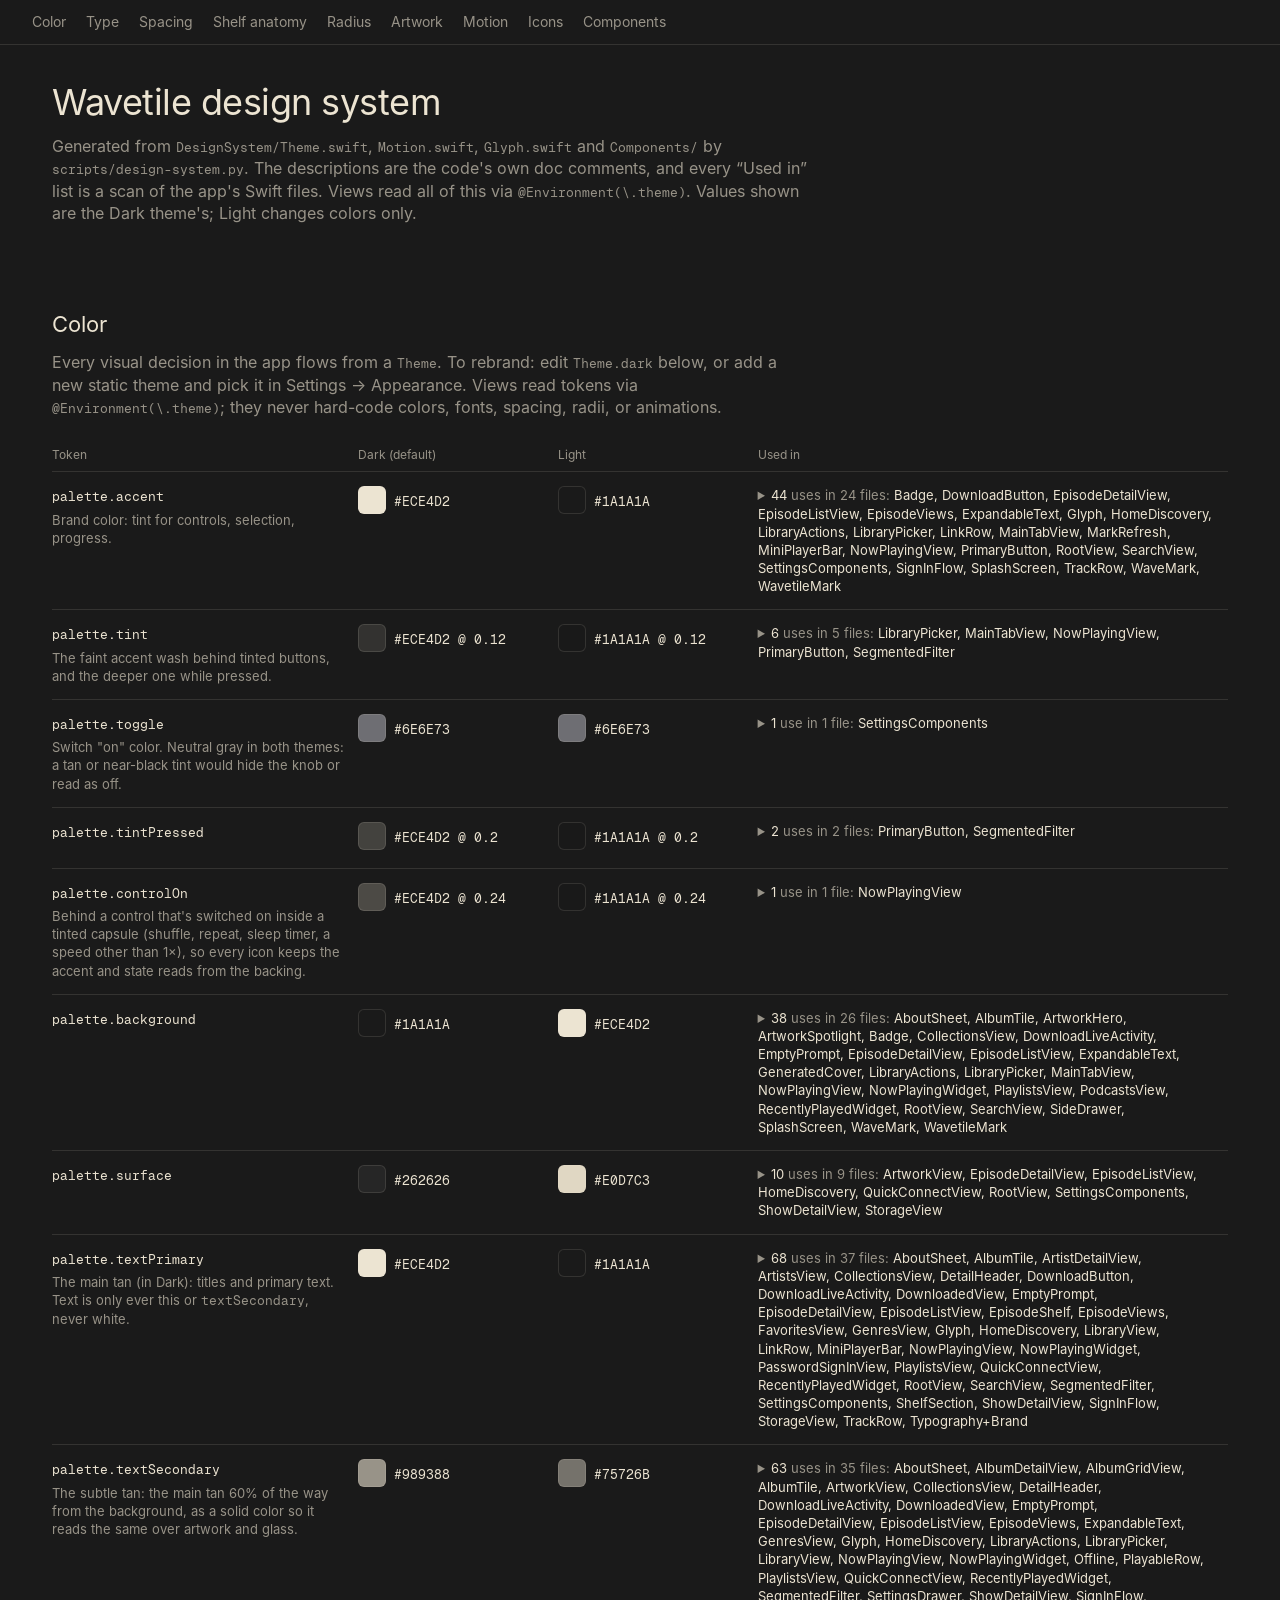
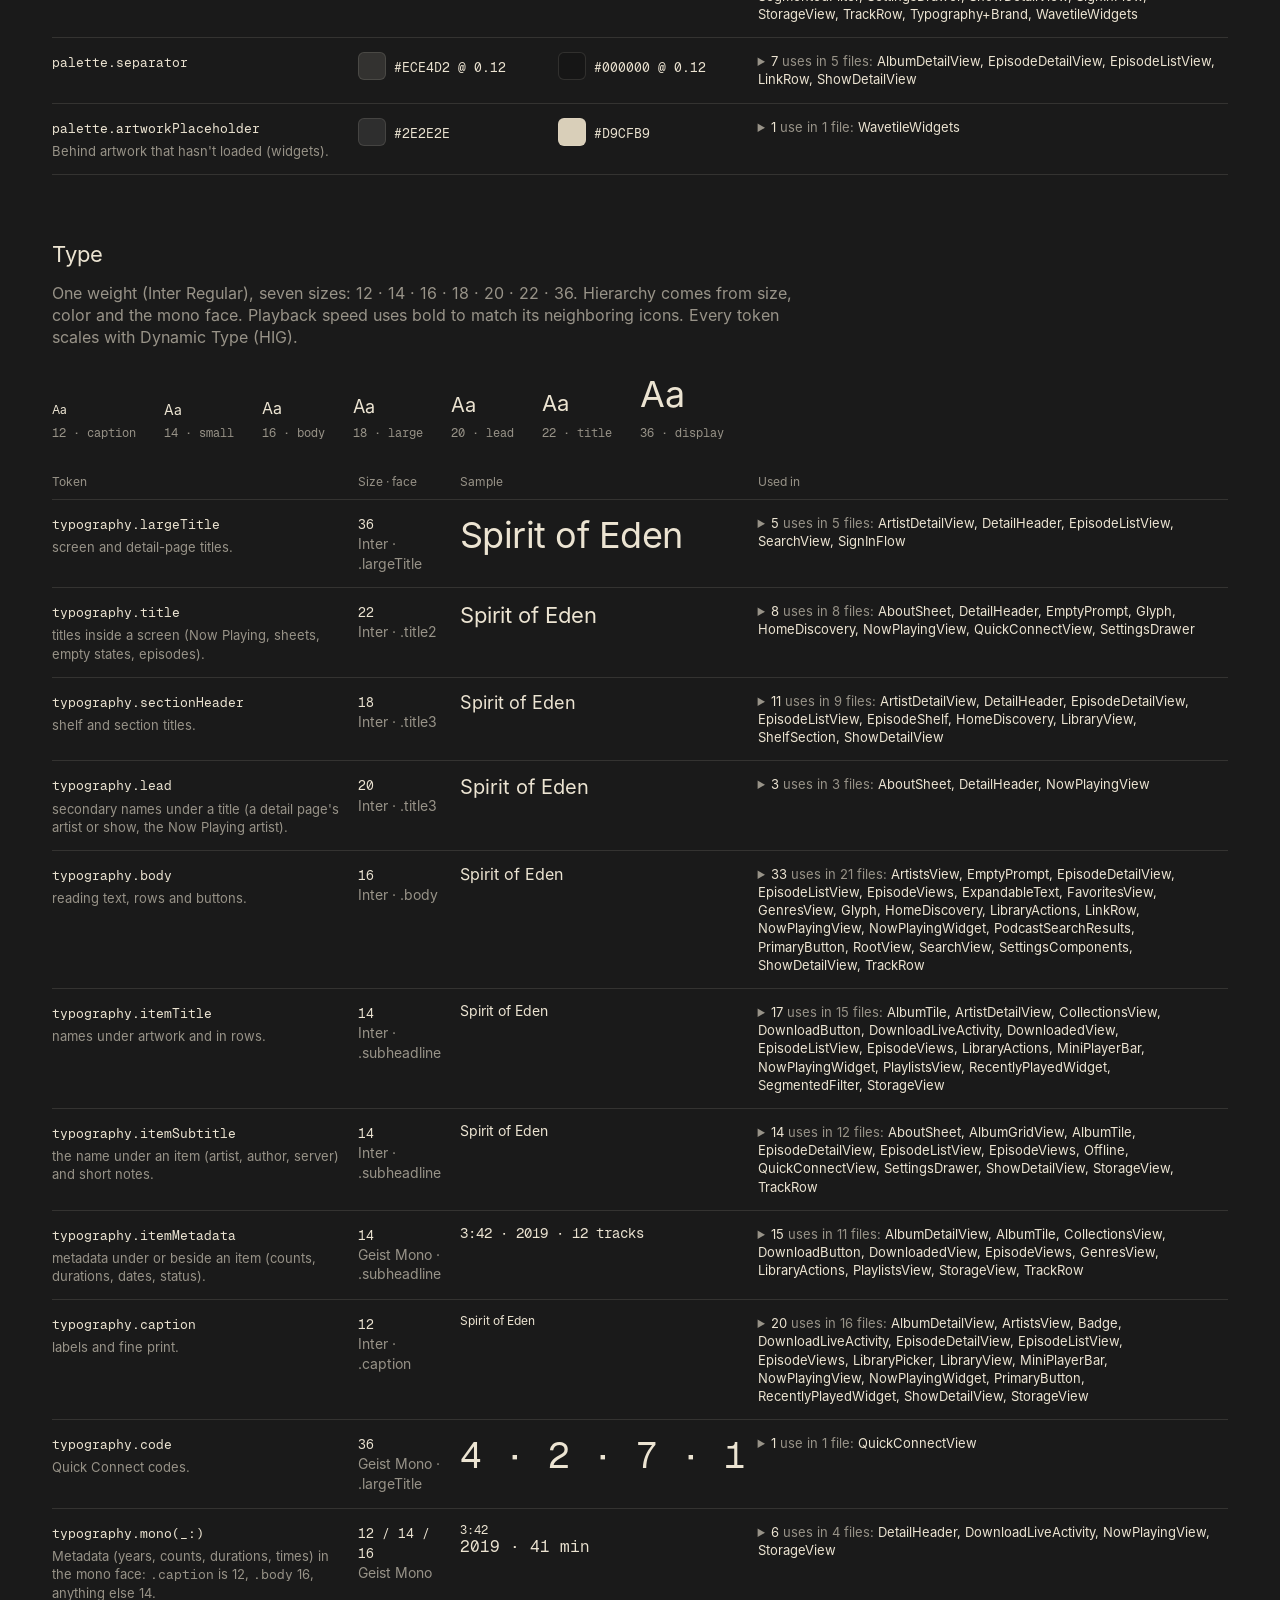
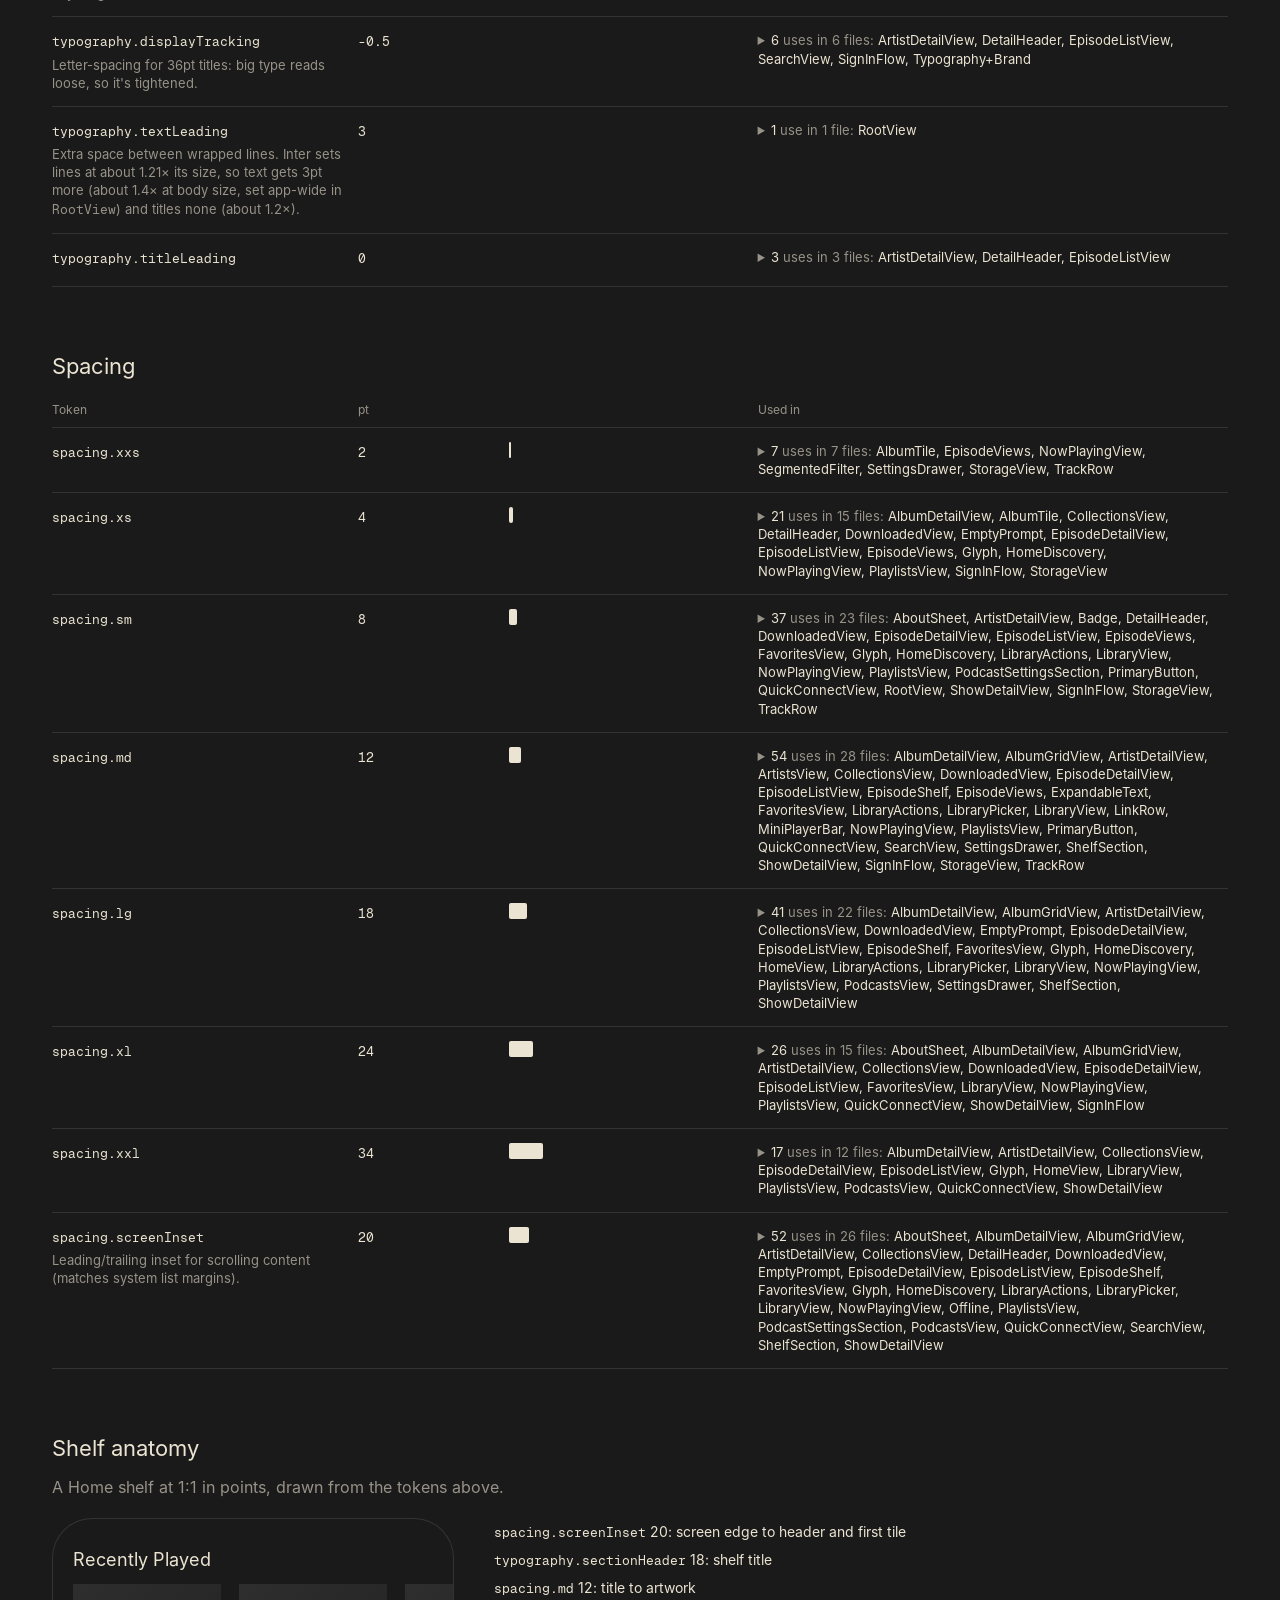
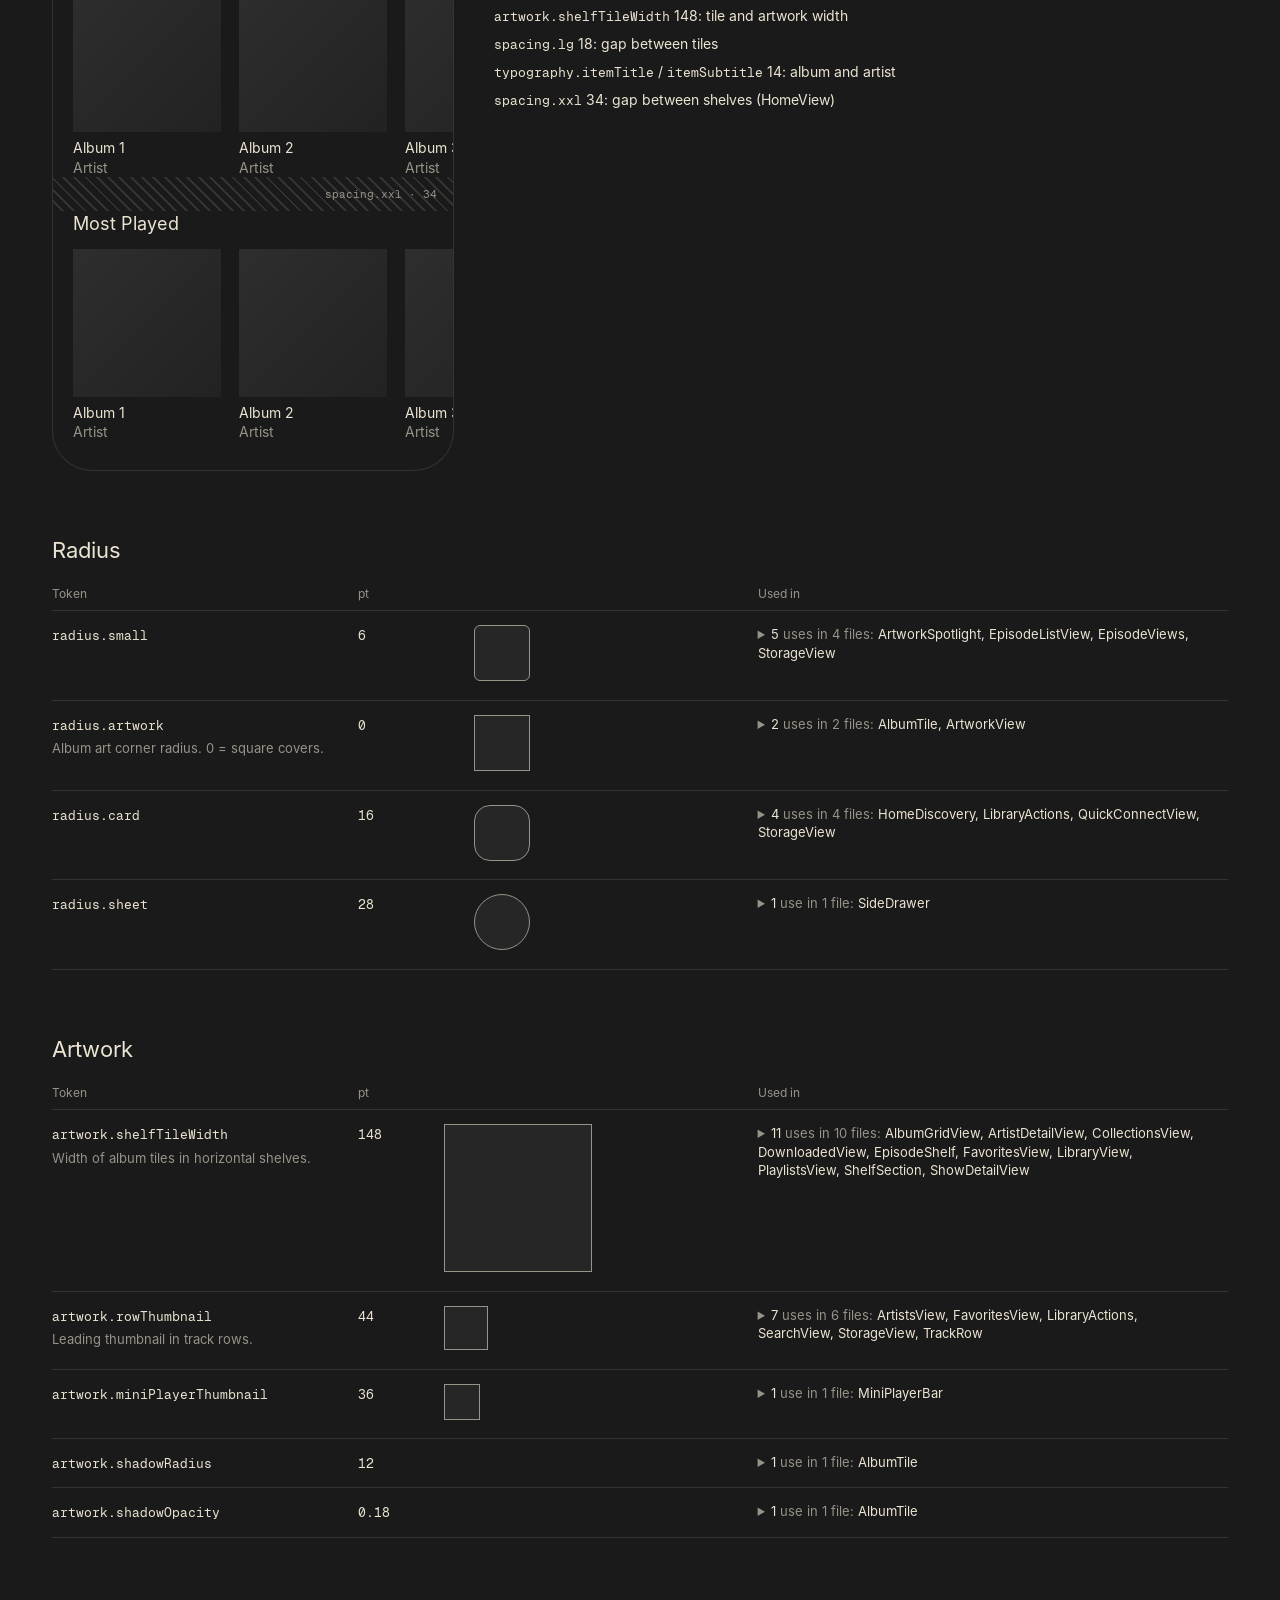
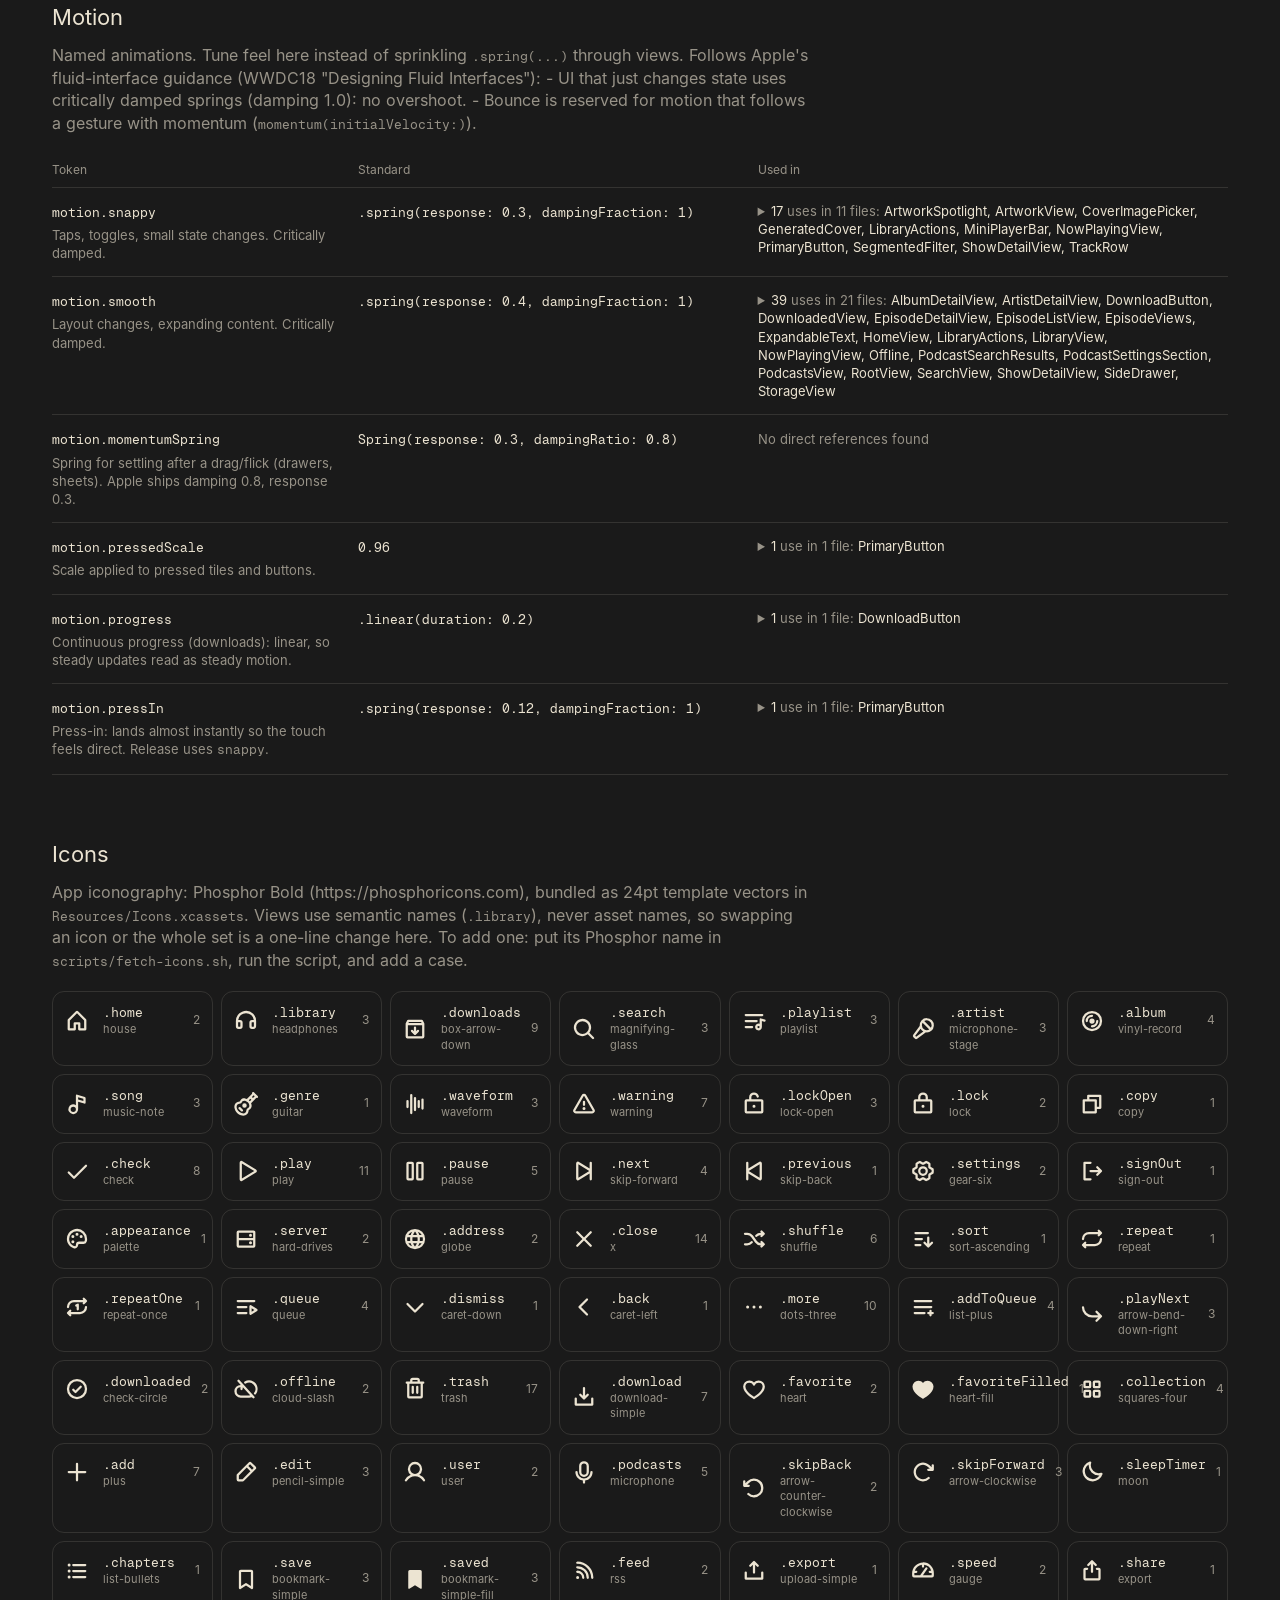
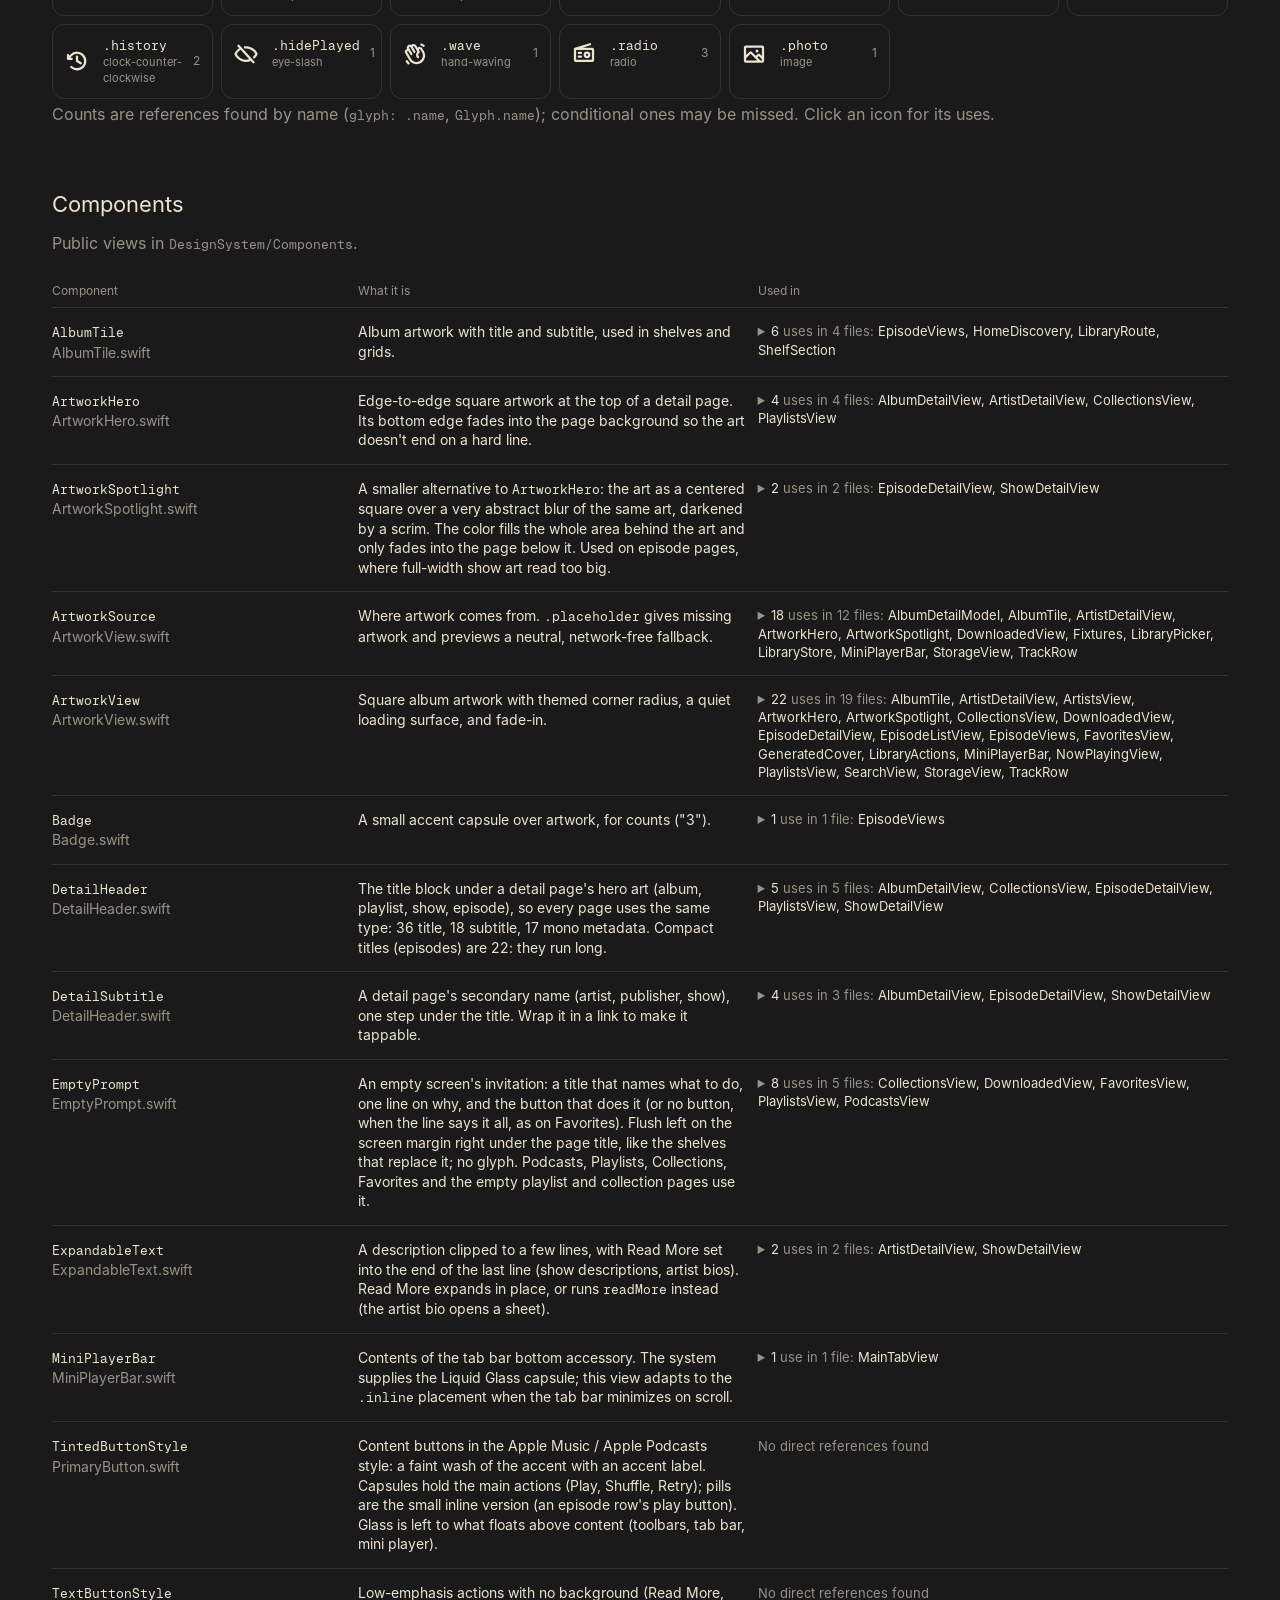
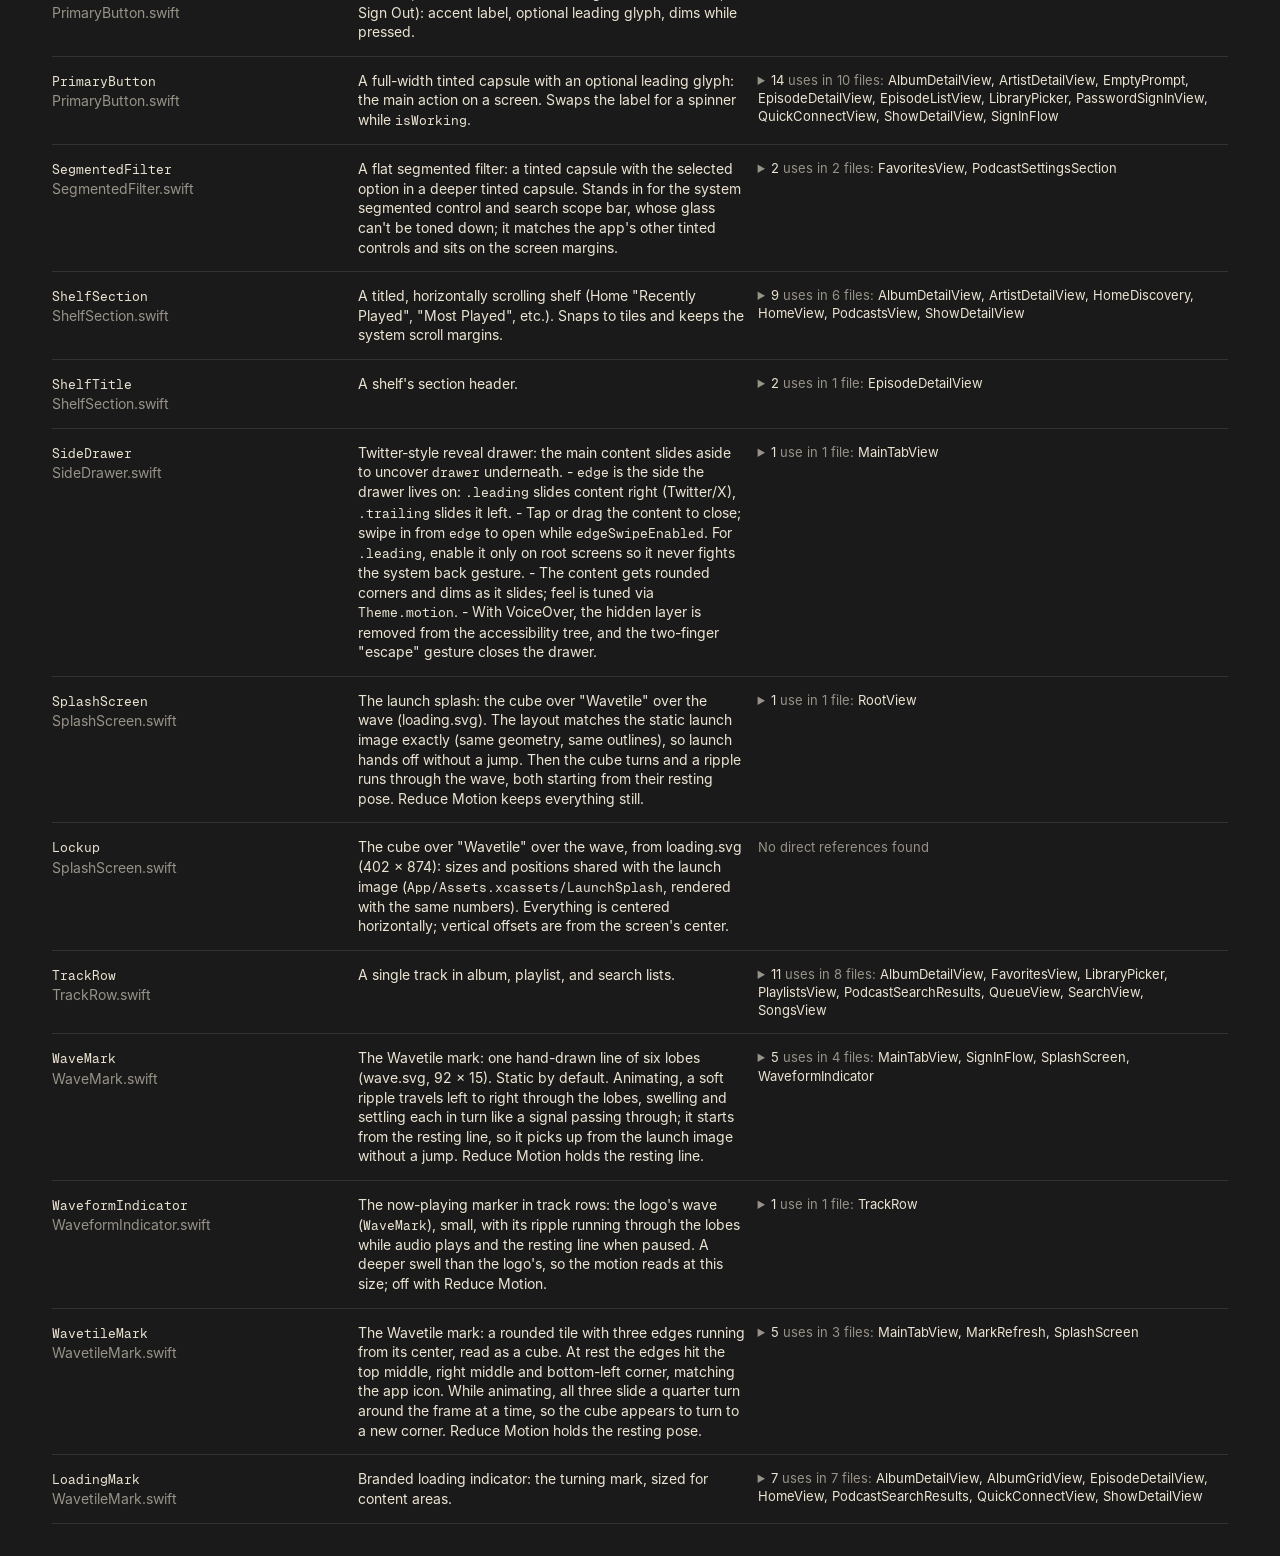
==== docs/design-system.html @ f36bb6ce "Pull to refresh: system spinner masked so a refresh started from code (tab re-tap) shows only the ma" ====
<!doctype html>
<html lang="en">
<head>
<meta charset="utf-8">
<meta name="viewport" content="width=device-width, initial-scale=1">
<title>Wavetile design system</title>
<!-- Generated by scripts/design-system.py from the Swift sources. Don't edit; re-run the script. -->
<style>
@font-face { font-family: Inter; src: url("../Packages/WavetileKit/Sources/DesignSystem/Resources/Fonts/Inter-Regular.otf"); }
@font-face { font-family: "Geist Mono"; src: url("../Packages/WavetileKit/Sources/DesignSystem/Resources/Fonts/GeistMono-Regular.otf"); }
:root { --bg: #1A1A1A; --fg: #ECE4D2; --subtle: #989388; --surface: #262626; --line: rgba(236,228,210,0.12); }
* { box-sizing: border-box; }
body { margin: 0; background: var(--bg); color: var(--fg); font: 16px/1.4 Inter, system-ui, sans-serif; }
code, .mono { font-family: "Geist Mono", ui-monospace, monospace; font-size: 13px; }
.sample.mono { font-size: inherit; }
nav { position: sticky; top: 0; z-index: 2; background: var(--bg); border-bottom: 1px solid var(--line);
  padding: 12px 32px; display: flex; gap: 20px; flex-wrap: wrap; font-size: 14px; }
nav a { color: var(--subtle); text-decoration: none; } nav a:hover { color: var(--fg); }
header, section { max-width: 1240px; margin: 0 auto; padding: 32px; }
h1 { font-weight: 400; font-size: 36px; letter-spacing: -0.5px; margin: 0 0 8px; }
h2 { font-weight: 400; font-size: 22px; margin: 0 0 12px; }
p { margin: 4px 0 0; } .lead { color: var(--subtle); max-width: 760px; margin-bottom: 20px; }
.dim, .none { color: var(--subtle); } .none { font-size: 13px; }
table { width: 100%; border-collapse: collapse; }
th { text-align: left; font-weight: 400; font-size: 12px; color: var(--subtle); padding: 8px 12px 8px 0;
  border-bottom: 1px solid var(--line); }
td { vertical-align: top; padding: 14px 12px 14px 0; border-bottom: 1px solid var(--line); font-size: 14px; }
td:first-child { width: 26%; } td p { color: var(--subtle); font-size: 13px; }
td:last-child { width: 40%; }
.swatch { display: inline-block; width: 28px; height: 28px; vertical-align: middle; margin: 0 8px 4px 0;
  border: 1px solid var(--line); border-radius: 6px; }
details summary { cursor: pointer; color: var(--subtle); font-size: 13px; }
details summary b { color: var(--fg); font-weight: 400; }
details ul { list-style: none; padding: 8px 0 0; margin: 0; max-height: 320px; overflow: auto; }
details li { padding: 3px 0; font-size: 12px; display: flex; flex-direction: column; }
details li code { font-size: 11px; color: var(--subtle); white-space: pre-wrap; word-break: break-all; }
.loc { font-family: "Geist Mono", monospace; font-size: 12px; }
.files { color: var(--fg); }
.scale { display: flex; gap: 28px; align-items: flex-end; flex-wrap: wrap; margin-bottom: 24px; }
.step { display: flex; flex-direction: column; gap: 6px; } .step code { color: var(--subtle); font-size: 12px; }
.sample { line-height: 1.2; white-space: nowrap; }
.bar { display: inline-block; height: 16px; background: var(--fg); border-radius: 2px; }
.box { display: inline-block; background: var(--surface); border: 1px solid var(--subtle); max-width: 160px; max-height: 160px; }
.phone { width: 402px; background: var(--bg); border: 1px solid var(--line); border-radius: 40px; padding: 28px 0;
  overflow: hidden; float: left; margin-right: 40px; }
.row { display: flex; overflow: hidden; } .tile { flex: none; }
.art { background: linear-gradient(135deg, #2E2E2E, #222222); margin-bottom: 6px; }
.gap { position: relative; background: repeating-linear-gradient(45deg, transparent 0 6px, var(--line) 6px 8px); }
.gap span { position: absolute; right: 16px; top: 50%; transform: translateY(-50%); font: 11px "Geist Mono", monospace; color: var(--subtle); }
.legend { list-style: none; padding: 0; font-size: 14px; line-height: 2; }
#shelf::after { content: ""; display: block; clear: both; }
.icons { display: grid; grid-template-columns: repeat(auto-fill, minmax(150px, 1fr)); gap: 8px; }
.icon { border: 1px solid var(--line); border-radius: 12px; padding: 12px; }
.icon[open] { grid-column: 1 / -1; }
.icon summary { list-style: none; display: grid; grid-template-columns: 28px 1fr auto; column-gap: 10px; align-items: center; color: var(--fg); }
.icon summary::-webkit-details-marker { display: none; }
.icon svg { width: 24px; height: 24px; grid-row: span 2; }
.icon .dim { font-size: 11px; grid-column: 2; } .icon .count { grid-row: 1 / span 2; grid-column: 3; color: var(--subtle); font-size: 12px; }
</style>
</head>
<body>
<nav><a href="#color">Color</a><a href="#type">Type</a><a href="#spacing">Spacing</a><a href="#shelf">Shelf anatomy</a><a href="#radius">Radius</a><a href="#artwork">Artwork</a><a href="#motion">Motion</a><a href="#icons">Icons</a><a href="#components">Components</a></nav>
<header>
<h1>Wavetile design system</h1>
<p class="lead">Generated from <code>DesignSystem/Theme.swift</code>, <code>Motion.swift</code>, <code>Glyph.swift</code> and
<code>Components/</code> by <code>scripts/design-system.py</code>. The descriptions are the code's own doc comments, and every
“Used in” list is a scan of the app's Swift files. Views read all of this via <code>@Environment(\.theme)</code>.
Values shown are the Dark theme's; Light changes colors only.</p>
</header>
<section id="color"><h2>Color</h2><p class=lead>Every visual decision in the app flows from a <code>Theme</code>.  To rebrand: edit <code>Theme.dark</code> below, or add a new static theme and pick it in Settings → Appearance. Views read tokens via <code>@Environment(\.theme)</code>; they never hard-code colors, fonts, spacing, radii, or animations.</p><table><tr><th>Token</th><th>Dark (default)</th><th>Light</th><th>Used in</th></tr><tr><td><code>palette.accent</code><p>Brand color: tint for controls, selection, progress.</p></td><td><span class="swatch" style="background:#ECE4D2"></span><code>#ECE4D2</code></td><td><span class="swatch" style="background:#1A1A1A"></span><code>#1A1A1A</code></td><td><details><summary><b>44</b> uses in 24 files: <span class="files">Badge, DownloadButton, EpisodeDetailView, EpisodeListView, EpisodeViews, ExpandableText, Glyph, HomeDiscovery, LibraryActions, LibraryPicker, LinkRow, MainTabView, MarkRefresh, MiniPlayerBar, NowPlayingView, PrimaryButton, RootView, SearchView, SettingsComponents, SignInFlow, SplashScreen, TrackRow, WaveMark, WavetileMark</span></summary><ul><li><span class="loc">DesignSystem/Components/Badge.swift:19</span><code>.background(theme.palette.accent, in: .capsule)</code></li><li><span class="loc">DesignSystem/Components/ExpandableText.swift:49</span><code>.foregroundStyle(theme.palette.accent)</code></li><li><span class="loc">DesignSystem/Components/MarkRefresh.swift:111</span><code>WavetileMark.draw(in: &amp;canvas, size: size, turn: turn, color: theme.palette.accent)</code></li><li><span class="loc">DesignSystem/Components/MiniPlayerBar.swift:78</span><code>.tint(theme.palette.accent)</code></li><li><span class="loc">DesignSystem/Components/MiniPlayerBar.swift:79</span><code>.foregroundStyle(theme.palette.accent)</code></li><li><span class="loc">DesignSystem/Components/PrimaryButton.swift:32</span><code>.foregroundStyle(theme.palette.accent)</code></li><li><span class="loc">DesignSystem/Components/PrimaryButton.swift:83</span><code>.foregroundStyle(theme.palette.accent)</code></li><li><span class="loc">DesignSystem/Components/PrimaryButton.swift:127</span><code>ProgressView().tint(theme.palette.accent)</code></li><li><span class="loc">DesignSystem/Components/SplashScreen.swift:18</span><code>Lockup.drawWord(in: &amp;canvas, center: CGPoint(x: size.width / 2, y: size.height / 2), color: theme.palette.accent)</code></li><li><span class="loc">DesignSystem/Components/TrackRow.swift:82</span><code>.foregroundStyle(theme.palette.accent)</code></li><li><span class="loc">DesignSystem/Components/WaveMark.swift:43</span><code>.stroke(color ?? theme.palette.accent, style: StrokeStyle(lineWidth: lineWidth ?? Self.lineWidth(forWidth: width), lineCap: .round))</code></li><li><span class="loc">DesignSystem/Components/WavetileMark.swift:29</span><code>Self.draw(in: &amp;canvas, size: canvasSize, turn: turn, color: color ?? theme.palette.accent)</code></li><li><span class="loc">DesignSystem/Glyph.swift:121</span><code>configuration.icon.foregroundStyle(theme.palette.accent)</code></li><li><span class="loc">Features/Auth/SignInFlow.swift:26</span><code>.foregroundStyle(theme.palette.accent)</code></li><li><span class="loc">Features/Downloads/DownloadButton.swift:117</span><code>.stroke(theme.palette.accent, style: StrokeStyle(lineWidth: 2.5, lineCap: .round))</code></li><li><span class="loc">Features/Home/HomeDiscovery.swift:57</span><code>.foregroundStyle(theme.palette.accent)</code></li><li><span class="loc">Features/Library/LibraryActions.swift:190</span><code>.foregroundStyle(theme.palette.accent)</code></li><li><span class="loc">Features/Library/LibraryPicker.swift:97</span><code>Glyph.check.image.foregroundStyle(theme.palette.accent)</code></li><li><span class="loc">Features/Main/MainTabView.swift:85</span><code>tabLabel(&quot;Home&quot;, icon: Image(uiImage: WavetileMark.uiImage(color: theme.palette.accent)))</code></li><li><span class="loc">Features/Main/MainTabView.swift:240</span><code>tabLabel(title, icon: glyph.image(color: theme.palette.accent))</code></li><li><span class="loc">Features/Main/MainTabView.swift:290</span><code>.foregroundStyle(theme.palette.accent)</code></li><li><span class="loc">Features/Main/MainTabView.swift:390</span><code>.foregroundStyle(theme.palette.accent)</code></li><li><span class="loc">Features/Navigation/LinkRow.swift:16</span><code>.foregroundStyle(theme.palette.accent)</code></li><li><span class="loc">Features/Player/NowPlayingView.swift:183</span><code>.foregroundStyle(theme.palette.accent)</code></li><li><span class="loc">Features/Player/NowPlayingView.swift:200</span><code>.foregroundStyle(theme.palette.accent)</code></li><li><span class="loc">Features/Player/NowPlayingView.swift:210</span><code>.foregroundStyle(theme.palette.accent)</code></li><li><span class="loc">Features/Player/NowPlayingView.swift:229</span><code>.foregroundStyle(theme.palette.accent)</code></li><li><span class="loc">Features/Player/NowPlayingView.swift:251</span><code>.foregroundStyle(theme.palette.accent)</code></li><li><span class="loc">Features/Player/NowPlayingView.swift:276</span><code>.foregroundStyle(theme.palette.accent)</code></li><li><span class="loc">Features/Player/NowPlayingView.swift:301</span><code>Capsule().fill(dragProgress == nil ? theme.palette.textPrimary : theme.palette.accent)</code></li><li><span class="loc">Features/Player/NowPlayingView.swift:366</span><code>RoutePicker(tint: UIColor(theme.palette.accent))</code></li><li><span class="loc">Features/Player/NowPlayingView.swift:444</span><code>.foregroundStyle(theme.palette.accent)</code></li><li><span class="loc">Features/Player/NowPlayingView.swift:511</span><code>.foregroundStyle(theme.palette.accent)</code></li><li><span class="loc">Features/Player/NowPlayingView.swift:588</span><code>.foregroundStyle(isCurrent ? theme.palette.accent : theme.palette.textPrimary)</code></li><li><span class="loc">Features/Podcasts/EpisodeDetailView.swift:145</span><code>.tint(theme.palette.accent)</code></li><li><span class="loc">Features/Podcasts/EpisodeDetailView.swift:160</span><code>.tint(theme.palette.accent)</code></li><li><span class="loc">Features/Podcasts/EpisodeListView.swift:217</span><code>.foregroundStyle(theme.palette.accent)</code></li><li><span class="loc">Features/Podcasts/EpisodeListView.swift:243</span><code>.foregroundStyle(theme.palette.accent)</code></li><li><span class="loc">Features/Podcasts/EpisodeViews.swift:45</span><code>.foregroundStyle(theme.palette.accent)</code></li><li><span class="loc">Features/Podcasts/EpisodeViews.swift:93</span><code>.tint(theme.palette.accent)</code></li><li><span class="loc">Features/Podcasts/EpisodeViews.swift:254</span><code>.foregroundStyle(theme.palette.accent)</code></li><li><span class="loc">Features/RootView.swift:63</span><code>.tint(app.theme.palette.accent)</code></li><li><span class="loc">Features/Search/SearchView.swift:186</span><code>.foregroundStyle(theme.palette.accent)</code></li><li><span class="loc">Features/Settings/SettingsComponents.swift:100</span><code>.foregroundStyle(theme.palette.accent)</code></li></ul></details></td></tr><tr><td><code>palette.tint</code><p>The faint accent wash behind tinted buttons, and the deeper one while pressed.</p></td><td><span class="swatch" style="background:rgba(236,228,210,0.12)"></span><code>#ECE4D2 @ 0.12</code></td><td><span class="swatch" style="background:rgba(26,26,26,0.12)"></span><code>#1A1A1A @ 0.12</code></td><td><details><summary><b>6</b> uses in 5 files: <span class="files">LibraryPicker, MainTabView, NowPlayingView, PrimaryButton, SegmentedFilter</span></summary><ul><li><span class="loc">DesignSystem/Components/PrimaryButton.swift:33</span><code>.background(pressed ? theme.palette.tintPressed : theme.palette.tint, in: .capsule)</code></li><li><span class="loc">DesignSystem/Components/SegmentedFilter.swift:42</span><code>.background(theme.palette.tint, in: .capsule)</code></li><li><span class="loc">Features/Library/LibraryPicker.swift:103</span><code>.listRowBackground(picked.contains(item.id) ? theme.palette.tint : Color.clear)</code></li><li><span class="loc">Features/Main/MainTabView.swift:365</span><code>.overlay(shape.fill(theme.palette.tint))</code></li><li><span class="loc">Features/Player/NowPlayingView.swift:87</span><code>.background(theme.palette.tint, in: .capsule)</code></li><li><span class="loc">Features/Player/NowPlayingView.swift:185</span><code>.background(theme.palette.tint, in: .circle)</code></li></ul></details></td></tr><tr><td><code>palette.toggle</code><p>Switch &quot;on&quot; color. Neutral gray in both themes: a tan or near-black tint would hide the knob or read as off.</p></td><td><span class="swatch" style="background:#6E6E73"></span><code>#6E6E73</code></td><td><span class="swatch" style="background:#6E6E73"></span><code>#6E6E73</code></td><td><details><summary><b>1</b> use in 1 file: <span class="files">SettingsComponents</span></summary><ul><li><span class="loc">Features/Settings/SettingsComponents.swift:36</span><code>.tint(theme.palette.toggle)</code></li></ul></details></td></tr><tr><td><code>palette.tintPressed</code><p></p></td><td><span class="swatch" style="background:rgba(236,228,210,0.2)"></span><code>#ECE4D2 @ 0.2</code></td><td><span class="swatch" style="background:rgba(26,26,26,0.2)"></span><code>#1A1A1A @ 0.2</code></td><td><details><summary><b>2</b> uses in 2 files: <span class="files">PrimaryButton, SegmentedFilter</span></summary><ul><li><span class="loc">DesignSystem/Components/PrimaryButton.swift:33</span><code>.background(pressed ? theme.palette.tintPressed : theme.palette.tint, in: .capsule)</code></li><li><span class="loc">DesignSystem/Components/SegmentedFilter.swift:31</span><code>.fill(theme.palette.tintPressed)</code></li></ul></details></td></tr><tr><td><code>palette.controlOn</code><p>Behind a control that&#x27;s switched on inside a tinted capsule (shuffle, repeat, sleep timer, a speed other than 1×), so every icon keeps the accent and state reads from the backing.</p></td><td><span class="swatch" style="background:rgba(236,228,210,0.24)"></span><code>#ECE4D2 @ 0.24</code></td><td><span class="swatch" style="background:rgba(26,26,26,0.24)"></span><code>#1A1A1A @ 0.24</code></td><td><details><summary><b>1</b> use in 1 file: <span class="files">NowPlayingView</span></summary><ul><li><span class="loc">Features/Player/NowPlayingView.swift:475</span><code>.fill(theme.palette.controlOn)</code></li></ul></details></td></tr><tr><td><code>palette.background</code><p></p></td><td><span class="swatch" style="background:#1A1A1A"></span><code>#1A1A1A</code></td><td><span class="swatch" style="background:#ECE4D2"></span><code>#ECE4D2</code></td><td><details><summary><b>38</b> uses in 26 files: <span class="files">AboutSheet, AlbumTile, ArtworkHero, ArtworkSpotlight, Badge, CollectionsView, DownloadLiveActivity, EmptyPrompt, EpisodeDetailView, EpisodeListView, ExpandableText, GeneratedCover, LibraryActions, LibraryPicker, MainTabView, NowPlayingView, NowPlayingWidget, PlaylistsView, PodcastsView, RecentlyPlayedWidget, RootView, SearchView, SideDrawer, SplashScreen, WaveMark, WavetileMark</span></summary><ul><li><span class="loc">DesignSystem/Components/AlbumTile.swift:29</span><code>.fill(theme.palette.background)</code></li><li><span class="loc">DesignSystem/Components/ArtworkHero.swift:18</span><code>LinearGradient(stops: Self.fade.map { .init(color: theme.palette.background.opacity($0.opacity), location: $0.location) },</code></li><li><span class="loc">DesignSystem/Components/ArtworkSpotlight.swift:57</span><code>.init(color: theme.palette.background.opacity(t * t * (3 - 2 * t)), location: t)</code></li><li><span class="loc">DesignSystem/Components/Badge.swift:16</span><code>.foregroundStyle(theme.palette.background)</code></li><li><span class="loc">DesignSystem/Components/EmptyPrompt.swift:44</span><code>.background(Theme.dark.palette.background)</code></li><li><span class="loc">DesignSystem/Components/ExpandableText.swift:55</span><code>.init(color: theme.palette.background.opacity(0), location: 0),</code></li><li><span class="loc">DesignSystem/Components/ExpandableText.swift:56</span><code>.init(color: theme.palette.background, location: 0.42),</code></li><li><span class="loc">DesignSystem/Components/GeneratedCover.swift:22</span><code>Color(cgColor: Spec(seed: seed).palette.background)</code></li><li><span class="loc">DesignSystem/Components/GeneratedCover.swift:411</span><code>cg.setFillColor(spec.palette.background)</code></li><li><span class="loc">DesignSystem/Components/GeneratedCover.swift:415</span><code>let backgroundInk = CoverArt.contrastInk(on: spec.palette.background)</code></li><li><span class="loc">DesignSystem/Components/SideDrawer.swift:89</span><code>.background(theme.palette.background.ignoresSafeArea())</code></li><li><span class="loc">DesignSystem/Components/SplashScreen.swift:16</span><code>theme.palette.background</code></li><li><span class="loc">DesignSystem/Components/WaveMark.swift:153</span><code>.background(Theme.dark.palette.background)</code></li><li><span class="loc">DesignSystem/Components/WavetileMark.swift:137</span><code>.background(Theme.dark.palette.background)</code></li><li><span class="loc">Features/Library/AboutSheet.swift:56</span><code>.presentationBackground(theme.palette.background)</code></li><li><span class="loc">Features/Library/CollectionsView.swift:234</span><code>.presentationBackground(theme.palette.background)</code></li><li><span class="loc">Features/Library/LibraryActions.swift:113</span><code>.presentationBackground(theme.palette.background)</code></li><li><span class="loc">Features/Library/LibraryActions.swift:118</span><code>.presentationBackground(theme.palette.background)</code></li><li><span class="loc">Features/Library/LibraryPicker.swift:64</span><code>.background(theme.palette.background, in: .capsule)</code></li><li><span class="loc">Features/Library/LibraryPicker.swift:71</span><code>stops: [.init(color: theme.palette.background.opacity(0), location: 0),</code></li><li><span class="loc">Features/Library/LibraryPicker.swift:72</span><code>.init(color: theme.palette.background, location: 0.4)],</code></li><li><span class="loc">Features/Library/PlaylistsView.swift:223</span><code>.presentationBackground(theme.palette.background)</code></li><li><span class="loc">Features/Library/PlaylistsView.swift:227</span><code>.presentationBackground(theme.palette.background)</code></li><li><span class="loc">Features/Main/MainTabView.swift:150</span><code>.presentationBackground(theme.palette.background)</code></li><li><span class="loc">Features/Main/MainTabView.swift:364</span><code>shape.fill(theme.palette.background)</code></li><li><span class="loc">Features/Player/NowPlayingView.swift:46</span><code>.background(theme.palette.background.ignoresSafeArea())</code></li><li><span class="loc">Features/Player/NowPlayingView.swift:50</span><code>.presentationBackground(theme.palette.background)</code></li><li><span class="loc">Features/Player/NowPlayingView.swift:55</span><code>.presentationBackground(theme.palette.background)</code></li><li><span class="loc">Features/Podcasts/EpisodeDetailView.swift:331</span><code>.presentationBackground(theme.palette.background)</code></li><li><span class="loc">Features/Podcasts/EpisodeListView.swift:158</span><code>.presentationBackground(theme.palette.background)</code></li><li><span class="loc">Features/Podcasts/EpisodeListView.swift:227</span><code>.background(theme.palette.background.ignoresSafeArea())</code></li><li><span class="loc">Features/Podcasts/PodcastsView.swift:43</span><code>.presentationBackground(theme.palette.background)</code></li><li><span class="loc">Features/RootView.swift:65</span><code>.background(app.theme.palette.background.ignoresSafeArea())</code></li><li><span class="loc">Features/Search/SearchView.swift:57</span><code>.background(theme.palette.background)</code></li><li><span class="loc">Widgets/DownloadLiveActivity.swift:27</span><code>.activityBackgroundTint(Theme.dark.palette.background)</code></li><li><span class="loc">Widgets/NowPlayingWidget.swift:31</span><code>.containerBackground(Theme.dark.palette.background, for: .widget)</code></li><li><span class="loc">Widgets/NowPlayingWidget.swift:123</span><code>.foregroundStyle(Theme.dark.palette.background)</code></li><li><span class="loc">Widgets/RecentlyPlayedWidget.swift:32</span><code>.containerBackground(Theme.dark.palette.background, for: .widget)</code></li></ul></details></td></tr><tr><td><code>palette.surface</code><p></p></td><td><span class="swatch" style="background:#262626"></span><code>#262626</code></td><td><span class="swatch" style="background:#E0D7C3"></span><code>#E0D7C3</code></td><td><details><summary><b>10</b> uses in 9 files: <span class="files">ArtworkView, EpisodeDetailView, EpisodeListView, HomeDiscovery, QuickConnectView, RootView, SettingsComponents, ShowDetailView, StorageView</span></summary><ul><li><span class="loc">DesignSystem/Components/ArtworkView.swift:81</span><code>theme.palette.surface</code></li><li><span class="loc">Features/Auth/QuickConnectView.swift:67</span><code>.background(theme.palette.surface, in: .rect(cornerRadius: theme.radius.card))</code></li><li><span class="loc">Features/Downloads/StorageView.swift:174</span><code>.background(theme.palette.surface, in: .rect(cornerRadius: theme.radius.card))</code></li><li><span class="loc">Features/Home/HomeDiscovery.swift:41</span><code>.background(theme.palette.surface, in: .rect(cornerRadius: theme.radius.card))</code></li><li><span class="loc">Features/Podcasts/EpisodeDetailView.swift:262</span><code>.background(theme.palette.surface)</code></li><li><span class="loc">Features/Podcasts/EpisodeListView.swift:134</span><code>.background(theme.palette.surface, in: .rect(cornerRadius: 8))</code></li><li><span class="loc">Features/Podcasts/ShowDetailView.swift:330</span><code>.background(theme.palette.surface, in: .capsule)</code></li><li><span class="loc">Features/RootView.swift:39</span><code>.background(app.theme.palette.surface)</code></li><li><span class="loc">Features/Settings/SettingsComponents.swift:22</span><code>styled(List(selection: selection) { Group { content }.listRowBackground(theme.palette.surface) }.listStyle(.insetGrouped))</code></li><li><span class="loc">Features/Settings/SettingsComponents.swift:24</span><code>styled(Form { Group { content }.listRowBackground(theme.palette.surface) })</code></li></ul></details></td></tr><tr><td><code>palette.textPrimary</code><p>The main tan (in Dark): titles and primary text. Text is only ever this or <code>textSecondary</code>, never white.</p></td><td><span class="swatch" style="background:#ECE4D2"></span><code>#ECE4D2</code></td><td><span class="swatch" style="background:#1A1A1A"></span><code>#1A1A1A</code></td><td><details><summary><b>68</b> uses in 37 files: <span class="files">AboutSheet, AlbumTile, ArtistDetailView, ArtistsView, CollectionsView, DetailHeader, DownloadButton, DownloadLiveActivity, DownloadedView, EmptyPrompt, EpisodeDetailView, EpisodeListView, EpisodeShelf, EpisodeViews, FavoritesView, GenresView, Glyph, HomeDiscovery, LibraryView, LinkRow, MiniPlayerBar, NowPlayingView, NowPlayingWidget, PasswordSignInView, PlaylistsView, QuickConnectView, RecentlyPlayedWidget, RootView, SearchView, SegmentedFilter, SettingsComponents, ShelfSection, ShowDetailView, SignInFlow, StorageView, TrackRow, Typography+Brand</span></summary><ul><li><span class="loc">DesignSystem/Components/AlbumTile.swift:35</span><code>.foregroundStyle(theme.palette.textPrimary)</code></li><li><span class="loc">DesignSystem/Components/DetailHeader.swift:29</span><code>.foregroundStyle(theme.palette.textPrimary)</code></li><li><span class="loc">DesignSystem/Components/DetailHeader.swift:67</span><code>.foregroundStyle(theme.palette.textPrimary)</code></li><li><span class="loc">DesignSystem/Components/EmptyPrompt.swift:25</span><code>.foregroundStyle(theme.palette.textPrimary)</code></li><li><span class="loc">DesignSystem/Components/MiniPlayerBar.swift:48</span><code>.foregroundStyle(theme.palette.textPrimary)</code></li><li><span class="loc">DesignSystem/Components/MiniPlayerBar.swift:54</span><code>.foregroundStyle(theme.palette.textPrimary)</code></li><li><span class="loc">DesignSystem/Components/SegmentedFilter.swift:26</span><code>.foregroundStyle(isSelected ? theme.palette.textPrimary : theme.palette.textSecondary)</code></li><li><span class="loc">DesignSystem/Components/ShelfSection.swift:58</span><code>.foregroundStyle(theme.palette.textPrimary)</code></li><li><span class="loc">DesignSystem/Components/TrackRow.swift:39</span><code>.foregroundStyle(theme.palette.textPrimary)</code></li><li><span class="loc">DesignSystem/Glyph.swift:119</span><code>configuration.title.foregroundStyle(theme.palette.textPrimary)</code></li><li><span class="loc">DesignSystem/Glyph.swift:180</span><code>.foregroundStyle(theme.palette.textPrimary)</code></li><li><span class="loc">DesignSystem/Typography+Brand.swift:57</span><code>let dark = UIColor(Theme.dark.palette.textPrimary), light = UIColor(Theme.light.palette.textPrimary)</code></li><li><span class="loc">Features/Auth/PasswordSignInView.swift:31</span><code>Label(error, glyph: .warning).foregroundStyle(theme.palette.textPrimary)</code></li><li><span class="loc">Features/Auth/QuickConnectView.swift:25</span><code>.foregroundStyle(theme.palette.textPrimary)</code></li><li><span class="loc">Features/Auth/SignInFlow.swift:77</span><code>.foregroundStyle(theme.palette.textPrimary)</code></li><li><span class="loc">Features/Auth/SignInFlow.swift:82</span><code>.foregroundStyle(theme.palette.textPrimary)</code></li><li><span class="loc">Features/Downloads/DownloadButton.swift:114</span><code>Circle().stroke(theme.palette.textPrimary.opacity(0.2), lineWidth: 2.5)</code></li><li><span class="loc">Features/Downloads/DownloadedView.swift:149</span><code>.foregroundStyle(theme.palette.textPrimary)</code></li><li><span class="loc">Features/Downloads/StorageView.swift:170</span><code>.foregroundStyle(theme.palette.textPrimary)</code></li><li><span class="loc">Features/Downloads/StorageView.swift:186</span><code>Text(title).font(theme.typography.itemTitle).foregroundStyle(theme.palette.textPrimary)</code></li><li><span class="loc">Features/Home/HomeDiscovery.swift:23</span><code>.foregroundStyle(theme.palette.textPrimary)</code></li><li><span class="loc">Features/Home/HomeDiscovery.swift:151</span><code>.foregroundStyle(theme.palette.textPrimary)</code></li><li><span class="loc">Features/Library/AboutSheet.swift:26</span><code>.foregroundStyle(theme.palette.textPrimary)</code></li><li><span class="loc">Features/Library/AboutSheet.swift:32</span><code>.foregroundStyle(theme.palette.textPrimary)</code></li><li><span class="loc">Features/Library/ArtistDetailView.swift:39</span><code>.foregroundStyle(theme.palette.textPrimary)</code></li><li><span class="loc">Features/Library/ArtistDetailView.swift:57</span><code>.foregroundStyle(theme.palette.textPrimary)</code></li><li><span class="loc">Features/Library/ArtistDetailView.swift:147</span><code>.foregroundStyle(theme.palette.textPrimary)</code></li><li><span class="loc">Features/Library/ArtistsView.swift:25</span><code>.foregroundStyle(theme.palette.textPrimary)</code></li><li><span class="loc">Features/Library/CollectionsView.swift:34</span><code>.foregroundStyle(theme.palette.textPrimary)</code></li><li><span class="loc">Features/Library/FavoritesView.swift:113</span><code>.foregroundStyle(theme.palette.textPrimary)</code></li><li><span class="loc">Features/Library/GenresView.swift:18</span><code>.foregroundStyle(theme.palette.textPrimary)</code></li><li><span class="loc">Features/Library/LibraryView.swift:37</span><code>.foregroundStyle(theme.palette.textPrimary)</code></li><li><span class="loc">Features/Library/PlaylistsView.swift:35</span><code>.foregroundStyle(theme.palette.textPrimary)</code></li><li><span class="loc">Features/Navigation/LinkRow.swift:20</span><code>.foregroundStyle(theme.palette.textPrimary)</code></li><li><span class="loc">Features/Player/NowPlayingView.swift:106</span><code>.foregroundStyle(theme.palette.textPrimary)</code></li><li><span class="loc">Features/Player/NowPlayingView.swift:300</span><code>Capsule().fill(theme.palette.textPrimary.opacity(0.18))</code></li><li><span class="loc">Features/Player/NowPlayingView.swift:301</span><code>Capsule().fill(dragProgress == nil ? theme.palette.textPrimary : theme.palette.accent)</code></li><li><span class="loc">Features/Player/NowPlayingView.swift:588</span><code>.foregroundStyle(isCurrent ? theme.palette.accent : theme.palette.textPrimary)</code></li><li><span class="loc">Features/Podcasts/EpisodeDetailView.swift:155</span><code>.foregroundStyle(theme.palette.textPrimary)</code></li><li><span class="loc">Features/Podcasts/EpisodeDetailView.swift:159</span><code>.foregroundStyle(theme.palette.textPrimary)</code></li><li><span class="loc">Features/Podcasts/EpisodeDetailView.swift:176</span><code>.foregroundStyle(theme.palette.textPrimary)</code></li><li><span class="loc">Features/Podcasts/EpisodeDetailView.swift:190</span><code>.foregroundStyle(theme.palette.textPrimary)</code></li><li><span class="loc">Features/Podcasts/EpisodeDetailView.swift:269</span><code>.foregroundStyle(theme.palette.textPrimary)</code></li><li><span class="loc">Features/Podcasts/EpisodeDetailView.swift:314</span><code>.foregroundStyle(theme.palette.textPrimary)</code></li><li><span class="loc">Features/Podcasts/EpisodeListView.swift:76</span><code>.foregroundStyle(theme.palette.textPrimary)</code></li><li><span class="loc">Features/Podcasts/EpisodeListView.swift:196</span><code>.foregroundStyle(theme.palette.textPrimary)</code></li><li><span class="loc">Features/Podcasts/EpisodeListView.swift:249</span><code>.foregroundStyle(theme.palette.textPrimary)</code></li><li><span class="loc">Features/Podcasts/EpisodeShelf.swift:18</span><code>.foregroundStyle(theme.palette.textPrimary)</code></li><li><span class="loc">Features/Podcasts/EpisodeViews.swift:30</span><code>.foregroundStyle(theme.palette.textPrimary)</code></li><li><span class="loc">Features/Podcasts/EpisodeViews.swift:318</span><code>.foregroundStyle(theme.palette.textPrimary)</code></li><li><span class="loc">Features/Podcasts/ShowDetailView.swift:202</span><code>.foregroundStyle(theme.palette.textPrimary)</code></li><li><span class="loc">Features/RootView.swift:62</span><code>.foregroundStyle(EnabledAwareColor(app.theme.palette.textPrimary))</code></li><li><span class="loc">Features/Search/SearchView.swift:126</span><code>.foregroundStyle(theme.palette.textPrimary)</code></li><li><span class="loc">Features/Settings/SettingsComponents.swift:37</span><code>.foregroundStyle(theme.palette.textPrimary)</code></li><li><span class="loc">Widgets/DownloadLiveActivity.swift:13</span><code>.foregroundStyle(Theme.dark.palette.textPrimary)</code></li><li><span class="loc">Widgets/DownloadLiveActivity.swift:22</span><code>.tint(Theme.dark.palette.textPrimary)</code></li><li><span class="loc">Widgets/DownloadLiveActivity.swift:25</span><code>.foregroundStyle(Theme.dark.palette.textPrimary)</code></li><li><span class="loc">Widgets/DownloadLiveActivity.swift:28</span><code>.activitySystemActionForegroundColor(Theme.dark.palette.textPrimary)</code></li><li><span class="loc">Widgets/DownloadLiveActivity.swift:32</span><code>Glyph.downloads.image.foregroundStyle(Theme.dark.palette.textPrimary)</code></li><li><span class="loc">Widgets/DownloadLiveActivity.swift:44</span><code>ProgressView(value: context.state.progress).tint(Theme.dark.palette.textPrimary)</code></li><li class="none">…and 8 more</li></ul></details></td></tr><tr><td><code>palette.textSecondary</code><p>The subtle tan: the main tan 60% of the way from the background, as a solid color so it reads the same over artwork and glass.</p></td><td><span class="swatch" style="background:#989388"></span><code>#989388</code></td><td><span class="swatch" style="background:#75726B"></span><code>#75726B</code></td><td><details><summary><b>63</b> uses in 35 files: <span class="files">AboutSheet, AlbumDetailView, AlbumGridView, AlbumTile, ArtworkView, CollectionsView, DetailHeader, DownloadLiveActivity, DownloadedView, EmptyPrompt, EpisodeDetailView, EpisodeListView, EpisodeViews, ExpandableText, GenresView, Glyph, HomeDiscovery, LibraryActions, LibraryPicker, LibraryView, NowPlayingView, NowPlayingWidget, Offline, PlayableRow, PlaylistsView, QuickConnectView, RecentlyPlayedWidget, SegmentedFilter, SettingsDrawer, ShowDetailView, SignInFlow, StorageView, TrackRow, Typography+Brand, WavetileWidgets</span></summary><ul><li><span class="loc">DesignSystem/Components/AlbumTile.swift:39</span><code>.foregroundStyle(theme.palette.textSecondary)</code></li><li><span class="loc">DesignSystem/Components/ArtworkView.swift:85</span><code>.foregroundStyle(theme.palette.textSecondary)</code></li><li><span class="loc">DesignSystem/Components/DetailHeader.swift:36</span><code>.foregroundStyle(theme.palette.textSecondary)</code></li><li><span class="loc">DesignSystem/Components/EmptyPrompt.swift:29</span><code>.foregroundStyle(theme.palette.textSecondary)</code></li><li><span class="loc">DesignSystem/Components/ExpandableText.swift:24</span><code>.foregroundStyle(theme.palette.textSecondary)</code></li><li><span class="loc">DesignSystem/Components/SegmentedFilter.swift:26</span><code>.foregroundStyle(isSelected ? theme.palette.textPrimary : theme.palette.textSecondary)</code></li><li><span class="loc">DesignSystem/Components/TrackRow.swift:44</span><code>.foregroundStyle(theme.palette.textSecondary)</code></li><li><span class="loc">DesignSystem/Components/TrackRow.swift:51</span><code>.foregroundStyle(theme.palette.textSecondary)</code></li><li><span class="loc">DesignSystem/Components/TrackRow.swift:59</span><code>.foregroundStyle(theme.palette.textSecondary)</code></li><li><span class="loc">DesignSystem/Components/TrackRow.swift:64</span><code>.foregroundStyle(theme.palette.textSecondary)</code></li><li><span class="loc">DesignSystem/Components/TrackRow.swift:85</span><code>.foregroundStyle(theme.palette.textSecondary)</code></li><li><span class="loc">DesignSystem/Glyph.swift:185</span><code>.foregroundStyle(theme.palette.textSecondary)</code></li><li><span class="loc">DesignSystem/Typography+Brand.swift:58</span><code>let darkSubtle = UIColor(Theme.dark.palette.textSecondary), lightSubtle = UIColor(Theme.light.palette.textSecondary)</code></li><li><span class="loc">Features/Album/AlbumDetailView.swift:117</span><code>.foregroundStyle(theme.palette.textSecondary)</code></li><li><span class="loc">Features/Album/AlbumDetailView.swift:150</span><code>.foregroundStyle(theme.palette.textSecondary)</code></li><li><span class="loc">Features/Auth/QuickConnectView.swift:17</span><code>.foregroundStyle(theme.palette.textSecondary)</code></li><li><span class="loc">Features/Auth/QuickConnectView.swift:58</span><code>.foregroundStyle(theme.palette.textSecondary)</code></li><li><span class="loc">Features/Auth/SignInFlow.swift:29</span><code>.foregroundStyle(theme.palette.textSecondary)</code></li><li><span class="loc">Features/Downloads/DownloadedView.swift:152</span><code>.foregroundStyle(theme.palette.textSecondary)</code></li><li><span class="loc">Features/Downloads/Offline.swift:37</span><code>.foregroundStyle(theme.palette.textSecondary)</code></li><li><span class="loc">Features/Downloads/StorageView.swift:53</span><code>Section { Text(&quot;Nothing downloaded&quot;).foregroundStyle(theme.palette.textSecondary) }</code></li><li><span class="loc">Features/Downloads/StorageView.swift:167</span><code>.foregroundStyle(theme.palette.textSecondary)</code></li><li><span class="loc">Features/Downloads/StorageView.swift:187</span><code>Text(subtitle).font(theme.typography.itemSubtitle).foregroundStyle(theme.palette.textSecondary)</code></li><li><span class="loc">Features/Downloads/StorageView.swift:192</span><code>.foregroundStyle(theme.palette.textSecondary)</code></li><li><span class="loc">Features/Home/HomeDiscovery.swift:37</span><code>.foregroundStyle(theme.palette.textSecondary)</code></li><li><span class="loc">Features/Library/AboutSheet.swift:39</span><code>.foregroundStyle(theme.palette.textSecondary)</code></li><li><span class="loc">Features/Library/AlbumGridView.swift:78</span><code>.foregroundStyle(theme.palette.textSecondary)</code></li><li><span class="loc">Features/Library/CollectionsView.swift:37</span><code>.foregroundStyle(theme.palette.textSecondary)</code></li><li><span class="loc">Features/Library/GenresView.swift:22</span><code>.foregroundStyle(theme.palette.textSecondary)</code></li><li><span class="loc">Features/Library/LibraryActions.swift:242</span><code>.foregroundStyle(theme.palette.textSecondary)</code></li><li><span class="loc">Features/Library/LibraryActions.swift:318</span><code>.foregroundStyle(theme.palette.textSecondary)</code></li><li><span class="loc">Features/Library/LibraryPicker.swift:46</span><code>.foregroundStyle(theme.palette.textSecondary)</code></li><li><span class="loc">Features/Library/LibraryView.swift:99</span><code>.foregroundStyle(theme.palette.textSecondary)</code></li><li><span class="loc">Features/Library/LibraryView.swift:105</span><code>.foregroundStyle(theme.palette.textSecondary)</code></li><li><span class="loc">Features/Library/PlaylistsView.swift:38</span><code>.foregroundStyle(theme.palette.textSecondary)</code></li><li><span class="loc">Features/Player/NowPlayingView.swift:120</span><code>.foregroundStyle(theme.palette.textSecondary)</code></li><li><span class="loc">Features/Player/NowPlayingView.swift:334</span><code>.foregroundStyle(theme.palette.textSecondary)</code></li><li><span class="loc">Features/Player/NowPlayingView.swift:536</span><code>.foregroundStyle(theme.palette.textSecondary)</code></li><li><span class="loc">Features/Player/NowPlayingView.swift:584</span><code>.foregroundStyle(theme.palette.textSecondary)</code></li><li><span class="loc">Features/Player/PlayableRow.swift:74</span><code>.foregroundStyle(theme.palette.textSecondary)</code></li><li><span class="loc">Features/Podcasts/EpisodeDetailView.swift:260</span><code>.foregroundStyle(theme.palette.textSecondary)</code></li><li><span class="loc">Features/Podcasts/EpisodeDetailView.swift:274</span><code>.foregroundStyle(theme.palette.textSecondary)</code></li><li><span class="loc">Features/Podcasts/EpisodeDetailView.swift:308</span><code>.foregroundStyle(theme.palette.textSecondary)</code></li><li><span class="loc">Features/Podcasts/EpisodeListView.swift:126</span><code>.foregroundStyle(theme.palette.textSecondary)</code></li><li><span class="loc">Features/Podcasts/EpisodeListView.swift:139</span><code>.foregroundStyle(theme.palette.textSecondary)</code></li><li><span class="loc">Features/Podcasts/EpisodeListView.swift:221</span><code>.foregroundStyle(theme.palette.textSecondary)</code></li><li><span class="loc">Features/Podcasts/EpisodeListView.swift:252</span><code>.foregroundStyle(theme.palette.textSecondary)</code></li><li><span class="loc">Features/Podcasts/EpisodeViews.swift:26</span><code>.foregroundStyle(theme.palette.textSecondary)</code></li><li><span class="loc">Features/Podcasts/EpisodeViews.swift:35</span><code>.foregroundStyle(theme.palette.textSecondary)</code></li><li><span class="loc">Features/Podcasts/EpisodeViews.swift:121</span><code>.foregroundStyle(theme.palette.textSecondary)</code></li><li><span class="loc">Features/Podcasts/EpisodeViews.swift:323</span><code>.foregroundStyle(theme.palette.textSecondary)</code></li><li><span class="loc">Features/Podcasts/EpisodeViews.swift:330</span><code>.foregroundStyle(theme.palette.textSecondary)</code></li><li><span class="loc">Features/Podcasts/ShowDetailView.swift:208</span><code>.foregroundStyle(theme.palette.textSecondary)</code></li><li><span class="loc">Features/Podcasts/ShowDetailView.swift:223</span><code>.foregroundStyle(theme.palette.textSecondary)</code></li><li><span class="loc">Features/Podcasts/ShowDetailView.swift:229</span><code>.foregroundStyle(theme.palette.textSecondary)</code></li><li><span class="loc">Features/Podcasts/ShowDetailView.swift:318</span><code>.foregroundStyle(theme.palette.textSecondary)</code></li><li><span class="loc">Features/Podcasts/ShowDetailView.swift:325</span><code>.foregroundStyle(theme.palette.textSecondary)</code></li><li><span class="loc">Features/Settings/SettingsDrawer.swift:138</span><code>.foregroundStyle(theme.palette.textSecondary)</code></li><li><span class="loc">Widgets/DownloadLiveActivity.swift:20</span><code>.foregroundStyle(Theme.dark.palette.textSecondary)</code></li><li><span class="loc">Widgets/NowPlayingWidget.swift:56</span><code>.foregroundStyle(Theme.dark.palette.textSecondary)</code></li><li class="none">…and 3 more</li></ul></details></td></tr><tr><td><code>palette.separator</code><p></p></td><td><span class="swatch" style="background:rgba(236,228,210,0.12)"></span><code>#ECE4D2 @ 0.12</code></td><td><span class="swatch" style="background:rgba(0,0,0,0.12)"></span><code>#000000 @ 0.12</code></td><td><details><summary><b>7</b> uses in 5 files: <span class="files">AlbumDetailView, EpisodeDetailView, EpisodeListView, LinkRow, ShowDetailView</span></summary><ul><li><span class="loc">Features/Album/AlbumDetailView.swift:173</span><code>.overlay(theme.palette.separator)</code></li><li><span class="loc">Features/Navigation/LinkRow.swift:33</span><code>Divider().overlay(theme.palette.separator).padding(.leading, LinkRow.glyphWidth + theme.spacing.md)</code></li><li><span class="loc">Features/Podcasts/EpisodeDetailView.swift:355</span><code>Divider().overlay(theme.palette.separator)</code></li><li><span class="loc">Features/Podcasts/EpisodeListView.swift:21</span><code>Divider().overlay(theme.palette.separator)</code></li><li><span class="loc">Features/Podcasts/EpisodeListView.swift:86</span><code>Divider().overlay(theme.palette.separator)</code></li><li><span class="loc">Features/Podcasts/EpisodeListView.swift:232</span><code>Rectangle().fill(theme.palette.separator).frame(height: 1)</code></li><li><span class="loc">Features/Podcasts/ShowDetailView.swift:218</span><code>Divider().overlay(theme.palette.separator)</code></li></ul></details></td></tr><tr><td><code>palette.artworkPlaceholder</code><p>Behind artwork that hasn&#x27;t loaded (widgets).</p></td><td><span class="swatch" style="background:#2E2E2E"></span><code>#2E2E2E</code></td><td><span class="swatch" style="background:#D9CFB9"></span><code>#D9CFB9</code></td><td><details><summary><b>1</b> use in 1 file: <span class="files">WavetileWidgets</span></summary><ul><li><span class="loc">Widgets/WavetileWidgets.swift:31</span><code>Theme.dark.palette.artworkPlaceholder</code></li></ul></details></td></tr></table></section>
<section id="type"><h2>Type</h2><p class="lead">One weight (Inter Regular), seven sizes: 12 · 14 · 16 · 18 · 20 · 22 · 36. Hierarchy comes from size, color and the mono face. Playback speed uses bold to match its neighboring icons. Every token scales with Dynamic Type (HIG).</p><div class="scale"><div class="step"><span style="font-size:12px">Aa</span><code>12 · caption</code></div><div class="step"><span style="font-size:14px">Aa</span><code>14 · small</code></div><div class="step"><span style="font-size:16px">Aa</span><code>16 · body</code></div><div class="step"><span style="font-size:18px">Aa</span><code>18 · large</code></div><div class="step"><span style="font-size:20px">Aa</span><code>20 · lead</code></div><div class="step"><span style="font-size:22px">Aa</span><code>22 · title</code></div><div class="step"><span style="font-size:36px">Aa</span><code>36 · display</code></div></div><table><tr><th>Token</th><th>Size · face</th><th>Sample</th><th>Used in</th></tr><tr><td><code>typography.largeTitle</code><p>screen and detail-page titles.</p></td><td><code>36</code><br><span class="dim">Inter · .largeTitle</span></td><td><div class="sample " style="font-size:36px;letter-spacing:-0.5px">Spirit of Eden</div></td><td><details><summary><b>5</b> uses in 5 files: <span class="files">ArtistDetailView, DetailHeader, EpisodeListView, SearchView, SignInFlow</span></summary><ul><li><span class="loc">DesignSystem/Components/DetailHeader.swift:25</span><code>.font(compact ? theme.typography.title : theme.typography.largeTitle)</code></li><li><span class="loc">Features/Auth/SignInFlow.swift:25</span><code>.font(theme.typography.largeTitle)</code></li><li><span class="loc">Features/Library/ArtistDetailView.swift:36</span><code>.font(theme.typography.largeTitle)</code></li><li><span class="loc">Features/Podcasts/EpisodeListView.swift:193</span><code>.font(theme.typography.largeTitle)</code></li><li><span class="loc">Features/Search/SearchView.swift:124</span><code>.font(theme.typography.largeTitle)</code></li></ul></details></td></tr><tr><td><code>typography.title</code><p>titles inside a screen (Now Playing, sheets, empty states, episodes).</p></td><td><code>22</code><br><span class="dim">Inter · .title2</span></td><td><div class="sample " style="font-size:22px">Spirit of Eden</div></td><td><details><summary><b>8</b> uses in 8 files: <span class="files">AboutSheet, DetailHeader, EmptyPrompt, Glyph, HomeDiscovery, NowPlayingView, QuickConnectView, SettingsDrawer</span></summary><ul><li><span class="loc">DesignSystem/Components/DetailHeader.swift:25</span><code>.font(compact ? theme.typography.title : theme.typography.largeTitle)</code></li><li><span class="loc">DesignSystem/Components/EmptyPrompt.swift:24</span><code>.font(theme.typography.title)</code></li><li><span class="loc">DesignSystem/Glyph.swift:179</span><code>.font(theme.typography.title)</code></li><li><span class="loc">Features/Auth/QuickConnectView.swift:14</span><code>.font(theme.typography.title)</code></li><li><span class="loc">Features/Home/HomeDiscovery.swift:22</span><code>.font(theme.typography.title)</code></li><li><span class="loc">Features/Library/AboutSheet.swift:25</span><code>.font(theme.typography.title)</code></li><li><span class="loc">Features/Player/NowPlayingView.swift:105</span><code>.font(theme.typography.title)</code></li><li><span class="loc">Features/Settings/SettingsDrawer.swift:135</span><code>.font(theme.typography.title)</code></li></ul></details></td></tr><tr><td><code>typography.sectionHeader</code><p>shelf and section titles.</p></td><td><code>18</code><br><span class="dim">Inter · .title3</span></td><td><div class="sample " style="font-size:18px">Spirit of Eden</div></td><td><details><summary><b>11</b> uses in 9 files: <span class="files">ArtistDetailView, DetailHeader, EpisodeDetailView, EpisodeListView, EpisodeShelf, HomeDiscovery, LibraryView, ShelfSection, ShowDetailView</span></summary><ul><li><span class="loc">DesignSystem/Components/DetailHeader.swift:66</span><code>.font(compact ? theme.typography.sectionHeader : theme.typography.lead)</code></li><li><span class="loc">DesignSystem/Components/ShelfSection.swift:57</span><code>.font(theme.typography.sectionHeader)</code></li><li><span class="loc">Features/Home/HomeDiscovery.swift:150</span><code>.font(theme.typography.sectionHeader)</code></li><li><span class="loc">Features/Library/ArtistDetailView.swift:56</span><code>.font(theme.typography.sectionHeader)</code></li><li><span class="loc">Features/Library/LibraryView.swift:36</span><code>.font(theme.typography.sectionHeader)</code></li><li><span class="loc">Features/Podcasts/EpisodeDetailView.swift:154</span><code>.font(theme.typography.sectionHeader)</code></li><li><span class="loc">Features/Podcasts/EpisodeDetailView.swift:175</span><code>.font(theme.typography.sectionHeader)</code></li><li><span class="loc">Features/Podcasts/EpisodeDetailView.swift:259</span><code>.font(theme.typography.sectionHeader)</code></li><li><span class="loc">Features/Podcasts/EpisodeListView.swift:75</span><code>.font(theme.typography.sectionHeader)</code></li><li><span class="loc">Features/Podcasts/EpisodeShelf.swift:17</span><code>.font(theme.typography.sectionHeader)</code></li><li><span class="loc">Features/Podcasts/ShowDetailView.swift:201</span><code>.font(theme.typography.sectionHeader)</code></li></ul></details></td></tr><tr><td><code>typography.lead</code><p>secondary names under a title (a detail page&#x27;s artist or show, the Now Playing artist).</p></td><td><code>20</code><br><span class="dim">Inter · .title3</span></td><td><div class="sample " style="font-size:20px">Spirit of Eden</div></td><td><details><summary><b>3</b> uses in 3 files: <span class="files">AboutSheet, DetailHeader, NowPlayingView</span></summary><ul><li><span class="loc">DesignSystem/Components/DetailHeader.swift:66</span><code>.font(compact ? theme.typography.sectionHeader : theme.typography.lead)</code></li><li><span class="loc">Features/Library/AboutSheet.swift:30</span><code>.font(theme.typography.lead)</code></li><li><span class="loc">Features/Player/NowPlayingView.swift:119</span><code>.font(theme.typography.lead)</code></li></ul></details></td></tr><tr><td><code>typography.body</code><p>reading text, rows and buttons.</p></td><td><code>16</code><br><span class="dim">Inter · .body</span></td><td><div class="sample " style="font-size:16px">Spirit of Eden</div></td><td><details><summary><b>33</b> uses in 21 files: <span class="files">ArtistsView, EmptyPrompt, EpisodeDetailView, EpisodeListView, EpisodeViews, ExpandableText, FavoritesView, GenresView, Glyph, HomeDiscovery, LibraryActions, LinkRow, NowPlayingView, NowPlayingWidget, PodcastSearchResults, PrimaryButton, RootView, SearchView, SettingsComponents, ShowDetailView, TrackRow</span></summary><ul><li><span class="loc">DesignSystem/Components/EmptyPrompt.swift:28</span><code>.font(theme.typography.body)</code></li><li><span class="loc">DesignSystem/Components/ExpandableText.swift:23</span><code>.font(theme.typography.body)</code></li><li><span class="loc">DesignSystem/Components/ExpandableText.swift:30</span><code>.font(theme.typography.body)</code></li><li><span class="loc">DesignSystem/Components/ExpandableText.swift:48</span><code>.font(theme.typography.body)</code></li><li><span class="loc">DesignSystem/Components/PrimaryButton.swift:46</span><code>.font(theme.typography.body)</code></li><li><span class="loc">DesignSystem/Components/PrimaryButton.swift:82</span><code>.font(theme.typography.body)</code></li><li><span class="loc">DesignSystem/Components/TrackRow.swift:38</span><code>.font(theme.typography.body)</code></li><li><span class="loc">DesignSystem/Glyph.swift:184</span><code>.font(theme.typography.body)</code></li><li><span class="loc">Features/Home/HomeDiscovery.swift:36</span><code>.font(theme.typography.body)</code></li><li><span class="loc">Features/Library/ArtistsView.swift:24</span><code>.font(theme.typography.body)</code></li><li><span class="loc">Features/Library/FavoritesView.swift:112</span><code>.font(theme.typography.body)</code></li><li><span class="loc">Features/Library/GenresView.swift:17</span><code>.font(theme.typography.body)</code></li><li><span class="loc">Features/Library/LibraryActions.swift:227</span><code>.font(theme.typography.body)</code></li><li><span class="loc">Features/Library/LibraryActions.swift:239</span><code>Text(playlist.name).font(theme.typography.body)</code></li><li><span class="loc">Features/Library/LibraryActions.swift:303</span><code>.font(theme.typography.body)</code></li><li><span class="loc">Features/Library/LibraryActions.swift:315</span><code>Text(collection.name).font(theme.typography.body)</code></li><li><span class="loc">Features/Navigation/LinkRow.swift:19</span><code>.font(theme.typography.body)</code></li><li><span class="loc">Features/Player/NowPlayingView.swift:587</span><code>.font(theme.typography.body)</code></li><li><span class="loc">Features/Podcasts/EpisodeDetailView.swift:158</span><code>.font(theme.typography.body)</code></li><li><span class="loc">Features/Podcasts/EpisodeDetailView.swift:189</span><code>.font(theme.typography.body)</code></li><li><span class="loc">Features/Podcasts/EpisodeDetailView.swift:313</span><code>.font(theme.typography.body)</code></li><li><span class="loc">Features/Podcasts/EpisodeListView.swift:216</span><code>.font(theme.typography.body)</code></li><li><span class="loc">Features/Podcasts/EpisodeListView.swift:220</span><code>.font(theme.typography.body)</code></li><li><span class="loc">Features/Podcasts/EpisodeListView.swift:248</span><code>.font(theme.typography.body)</code></li><li><span class="loc">Features/Podcasts/EpisodeViews.swift:29</span><code>.font(theme.typography.body)</code></li><li><span class="loc">Features/Podcasts/PodcastSearchResults.swift:40</span><code>.font(theme.typography.body)</code></li><li><span class="loc">Features/Podcasts/ShowDetailView.swift:320</span><code>.font(theme.typography.body)</code></li><li><span class="loc">Features/RootView.swift:58</span><code>.font(app.theme.typography.body)</code></li><li><span class="loc">Features/Search/SearchView.swift:174</span><code>.font(theme.typography.body)</code></li><li><span class="loc">Features/Search/SearchView.swift:185</span><code>.font(theme.typography.body)</code></li><li><span class="loc">Features/Search/SearchView.swift:208</span><code>Text(artist.name).font(theme.typography.body)</code></li><li><span class="loc">Features/Settings/SettingsComponents.swift:33</span><code>.font(theme.typography.body)</code></li><li><span class="loc">Widgets/NowPlayingWidget.swift:96</span><code>Text(snapshot.title).font(Theme.dark.typography.body).widgetAccentable()</code></li></ul></details></td></tr><tr><td><code>typography.itemTitle</code><p>names under artwork and in rows.</p></td><td><code>14</code><br><span class="dim">Inter · .subheadline</span></td><td><div class="sample " style="font-size:14px">Spirit of Eden</div></td><td><details><summary><b>17</b> uses in 15 files: <span class="files">AlbumTile, ArtistDetailView, CollectionsView, DownloadButton, DownloadLiveActivity, DownloadedView, EpisodeListView, EpisodeViews, LibraryActions, MiniPlayerBar, NowPlayingWidget, PlaylistsView, RecentlyPlayedWidget, SegmentedFilter, StorageView</span></summary><ul><li><span class="loc">DesignSystem/Components/AlbumTile.swift:34</span><code>.font(theme.typography.itemTitle)</code></li><li><span class="loc">DesignSystem/Components/MiniPlayerBar.swift:47</span><code>.font(theme.typography.itemTitle)</code></li><li><span class="loc">DesignSystem/Components/SegmentedFilter.swift:25</span><code>.font(theme.typography.itemTitle)</code></li><li><span class="loc">Features/Downloads/DownloadButton.swift:189</span><code>.font(theme.typography.itemTitle)</code></li><li><span class="loc">Features/Downloads/DownloadedView.swift:148</span><code>.font(theme.typography.itemTitle)</code></li><li><span class="loc">Features/Downloads/StorageView.swift:186</span><code>Text(title).font(theme.typography.itemTitle).foregroundStyle(theme.palette.textPrimary)</code></li><li><span class="loc">Features/Library/ArtistDetailView.swift:146</span><code>.font(theme.typography.itemTitle)</code></li><li><span class="loc">Features/Library/CollectionsView.swift:33</span><code>.font(theme.typography.itemTitle)</code></li><li><span class="loc">Features/Library/LibraryActions.swift:147</span><code>.font(theme.typography.itemTitle)</code></li><li><span class="loc">Features/Library/PlaylistsView.swift:34</span><code>.font(theme.typography.itemTitle)</code></li><li><span class="loc">Features/Podcasts/EpisodeListView.swift:251</span><code>.font(theme.typography.itemTitle)</code></li><li><span class="loc">Features/Podcasts/EpisodeViews.swift:208</span><code>.font(theme.typography.itemTitle)</code></li><li><span class="loc">Features/Podcasts/EpisodeViews.swift:317</span><code>.font(theme.typography.itemTitle)</code></li><li><span class="loc">Widgets/DownloadLiveActivity.swift:16</span><code>.font(Theme.dark.typography.itemTitle)</code></li><li><span class="loc">Widgets/DownloadLiveActivity.swift:36</span><code>.font(Theme.dark.typography.itemTitle)</code></li><li><span class="loc">Widgets/NowPlayingWidget.swift:105</span><code>.font(Theme.dark.typography.itemTitle)</code></li><li><span class="loc">Widgets/RecentlyPlayedWidget.swift:49</span><code>.font(Theme.dark.typography.itemTitle)</code></li></ul></details></td></tr><tr><td><code>typography.itemSubtitle</code><p>the name under an item (artist, author, server) and short notes.</p></td><td><code>14</code><br><span class="dim">Inter · .subheadline</span></td><td><div class="sample " style="font-size:14px">Spirit of Eden</div></td><td><details><summary><b>14</b> uses in 12 files: <span class="files">AboutSheet, AlbumGridView, AlbumTile, EpisodeDetailView, EpisodeListView, EpisodeViews, Offline, QuickConnectView, SettingsDrawer, ShowDetailView, StorageView, TrackRow</span></summary><ul><li><span class="loc">DesignSystem/Components/AlbumTile.swift:38</span><code>.font(subtitleIsMetadata ? theme.typography.itemMetadata : theme.typography.itemSubtitle)</code></li><li><span class="loc">DesignSystem/Components/TrackRow.swift:43</span><code>.font(theme.typography.itemSubtitle)</code></li><li><span class="loc">Features/Auth/QuickConnectView.swift:60</span><code>.font(theme.typography.itemSubtitle)</code></li><li><span class="loc">Features/Downloads/Offline.swift:36</span><code>.font(theme.typography.itemSubtitle)</code></li><li><span class="loc">Features/Downloads/StorageView.swift:187</span><code>Text(subtitle).font(theme.typography.itemSubtitle).foregroundStyle(theme.palette.textSecondary)</code></li><li><span class="loc">Features/Library/AboutSheet.swift:38</span><code>.font(theme.typography.itemSubtitle)</code></li><li><span class="loc">Features/Library/AlbumGridView.swift:77</span><code>.font(theme.typography.itemSubtitle)</code></li><li><span class="loc">Features/Podcasts/EpisodeDetailView.swift:268</span><code>.font(theme.typography.itemSubtitle)</code></li><li><span class="loc">Features/Podcasts/EpisodeListView.swift:125</span><code>.font(theme.typography.itemSubtitle)</code></li><li><span class="loc">Features/Podcasts/EpisodeViews.swift:34</span><code>.font(theme.typography.itemSubtitle)</code></li><li><span class="loc">Features/Podcasts/EpisodeViews.swift:322</span><code>.font(theme.typography.itemSubtitle)</code></li><li><span class="loc">Features/Podcasts/ShowDetailView.swift:222</span><code>.font(theme.typography.itemSubtitle)</code></li><li><span class="loc">Features/Podcasts/ShowDetailView.swift:228</span><code>.font(theme.typography.itemSubtitle)</code></li><li><span class="loc">Features/Settings/SettingsDrawer.swift:137</span><code>.font(theme.typography.itemSubtitle)</code></li></ul></details></td></tr><tr><td><code>typography.itemMetadata</code><p>metadata under or beside an item (counts, durations, dates, status).</p></td><td><code>14</code><br><span class="dim">Geist Mono · .subheadline</span></td><td><div class="sample mono" style="font-size:14px">3:42 · 2019 · 12 tracks</div></td><td><details><summary><b>15</b> uses in 11 files: <span class="files">AlbumDetailView, AlbumTile, CollectionsView, DownloadButton, DownloadedView, EpisodeViews, GenresView, LibraryActions, PlaylistsView, StorageView, TrackRow</span></summary><ul><li><span class="loc">DesignSystem/Components/AlbumTile.swift:38</span><code>.font(subtitleIsMetadata ? theme.typography.itemMetadata : theme.typography.itemSubtitle)</code></li><li><span class="loc">DesignSystem/Components/TrackRow.swift:50</span><code>.font(theme.typography.itemMetadata)</code></li><li><span class="loc">DesignSystem/Components/TrackRow.swift:63</span><code>.font(theme.typography.itemMetadata)</code></li><li><span class="loc">DesignSystem/Components/TrackRow.swift:88</span><code>.font(theme.typography.itemMetadata)</code></li><li><span class="loc">Features/Album/AlbumDetailView.swift:116</span><code>.font(theme.typography.itemMetadata)</code></li><li><span class="loc">Features/Downloads/DownloadButton.swift:162</span><code>.font(theme.typography.itemMetadata)</code></li><li><span class="loc">Features/Downloads/DownloadedView.swift:151</span><code>.font(theme.typography.itemMetadata)</code></li><li><span class="loc">Features/Downloads/StorageView.swift:191</span><code>.font(theme.typography.itemMetadata)</code></li><li><span class="loc">Features/Library/CollectionsView.swift:36</span><code>.font(theme.typography.itemMetadata)</code></li><li><span class="loc">Features/Library/GenresView.swift:21</span><code>.font(theme.typography.itemMetadata)</code></li><li><span class="loc">Features/Library/LibraryActions.swift:241</span><code>.font(theme.typography.itemMetadata)</code></li><li><span class="loc">Features/Library/LibraryActions.swift:317</span><code>.font(theme.typography.itemMetadata)</code></li><li><span class="loc">Features/Library/PlaylistsView.swift:37</span><code>.font(theme.typography.itemMetadata)</code></li><li><span class="loc">Features/Podcasts/EpisodeViews.swift:201</span><code>.font(theme.typography.itemMetadata)</code></li><li><span class="loc">Features/Podcasts/EpisodeViews.swift:329</span><code>.font(theme.typography.itemMetadata)</code></li></ul></details></td></tr><tr><td><code>typography.caption</code><p>labels and fine print.</p></td><td><code>12</code><br><span class="dim">Inter · .caption</span></td><td><div class="sample " style="font-size:12px">Spirit of Eden</div></td><td><details><summary><b>20</b> uses in 16 files: <span class="files">AlbumDetailView, ArtistsView, Badge, DownloadLiveActivity, EpisodeDetailView, EpisodeListView, EpisodeViews, LibraryPicker, LibraryView, MiniPlayerBar, NowPlayingView, NowPlayingWidget, PrimaryButton, RecentlyPlayedWidget, ShowDetailView, StorageView</span></summary><ul><li><span class="loc">DesignSystem/Components/Badge.swift:14</span><code>.font(theme.typography.caption)</code></li><li><span class="loc">DesignSystem/Components/MiniPlayerBar.swift:51</span><code>.font(theme.typography.caption)</code></li><li><span class="loc">DesignSystem/Components/PrimaryButton.swift:52</span><code>.font(theme.typography.caption)</code></li><li><span class="loc">Features/Album/AlbumDetailView.swift:149</span><code>.font(theme.typography.caption)</code></li><li><span class="loc">Features/Downloads/StorageView.swift:166</span><code>.font(theme.typography.caption)</code></li><li><span class="loc">Features/Library/ArtistsView.swift:32</span><code>.font(theme.typography.caption)</code></li><li><span class="loc">Features/Library/LibraryPicker.swift:45</span><code>.font(theme.typography.caption)</code></li><li><span class="loc">Features/Library/LibraryView.swift:98</span><code>.font(theme.typography.caption)</code></li><li><span class="loc">Features/Library/LibraryView.swift:104</span><code>.font(theme.typography.caption)</code></li><li><span class="loc">Features/Player/NowPlayingView.swift:535</span><code>.font(theme.typography.caption)</code></li><li><span class="loc">Features/Podcasts/EpisodeDetailView.swift:273</span><code>.font(theme.typography.caption)</code></li><li><span class="loc">Features/Podcasts/EpisodeDetailView.swift:307</span><code>.font(theme.typography.caption)</code></li><li><span class="loc">Features/Podcasts/EpisodeListView.swift:138</span><code>.font(theme.typography.caption)</code></li><li><span class="loc">Features/Podcasts/EpisodeViews.swift:25</span><code>.font(theme.typography.caption)</code></li><li><span class="loc">Features/Podcasts/ShowDetailView.swift:207</span><code>.font(theme.typography.caption)</code></li><li><span class="loc">Widgets/DownloadLiveActivity.swift:19</span><code>.font(Theme.dark.typography.caption)</code></li><li><span class="loc">Widgets/NowPlayingWidget.swift:55</span><code>.font(Theme.dark.typography.caption)</code></li><li><span class="loc">Widgets/NowPlayingWidget.swift:97</span><code>Text(snapshot.artist).font(Theme.dark.typography.caption)</code></li><li><span class="loc">Widgets/NowPlayingWidget.swift:108</span><code>.font(Theme.dark.typography.caption)</code></li><li><span class="loc">Widgets/RecentlyPlayedWidget.swift:54</span><code>.font(Theme.dark.typography.caption)</code></li></ul></details></td></tr><tr><td><code>typography.code</code><p>Quick Connect codes.</p></td><td><code>36</code><br><span class="dim">Geist Mono · .largeTitle</span></td><td><div class="sample mono" style="font-size:36px">4 · 2 · 7 · 1</div></td><td><details><summary><b>1</b> use in 1 file: <span class="files">QuickConnectView</span></summary><ul><li><span class="loc">Features/Auth/QuickConnectView.swift:50</span><code>.font(theme.typography.code)</code></li></ul></details></td></tr><tr><td><code>typography.mono(_:)</code><p>Metadata (years, counts, durations, times) in the mono face: <code>.caption</code> is 12, <code>.body</code> 16, anything else 14.</p></td><td><code>12 / 14 / 16</code><br><span class="dim">Geist Mono</span></td><td><div class="sample mono" style="font-size:12px">3:42</div><div class="sample mono" style="font-size:16px">2019 · 41 min</div></td><td><details><summary><b>6</b> uses in 4 files: <span class="files">DetailHeader, DownloadLiveActivity, NowPlayingView, StorageView</span></summary><ul><li><span class="loc">DesignSystem/Components/DetailHeader.swift:35</span><code>.font(theme.typography.mono(.body))</code></li><li><span class="loc">Features/Downloads/StorageView.swift:169</span><code>.font(theme.typography.mono(.callout))</code></li><li><span class="loc">Features/Player/NowPlayingView.swift:333</span><code>.font(theme.typography.mono(.caption))</code></li><li><span class="loc">Features/Player/NowPlayingView.swift:439</span><code>.font(theme.typography.mono(.caption))</code></li><li><span class="loc">Features/Player/NowPlayingView.swift:583</span><code>.font(theme.typography.mono(.caption))</code></li><li><span class="loc">Widgets/DownloadLiveActivity.swift:41</span><code>.font(Theme.dark.typography.mono(.caption))</code></li></ul></details></td></tr><tr><td><code>typography.displayTracking</code><p>Letter-spacing for 36pt titles: big type reads loose, so it&#x27;s tightened.</p></td><td><code>-0.5</code></td><td></td><td><details><summary><b>6</b> uses in 6 files: <span class="files">ArtistDetailView, DetailHeader, EpisodeListView, SearchView, SignInFlow, Typography+Brand</span></summary><ul><li><span class="loc">DesignSystem/Components/DetailHeader.swift:27</span><code>.tracking(compact ? 0 : theme.typography.displayTracking)</code></li><li><span class="loc">DesignSystem/Typography+Brand.swift:76</span><code>.font: largeTitle, .foregroundColor: textColor, .kern: Theme.dark.typography.displayTracking,</code></li><li><span class="loc">Features/Auth/SignInFlow.swift:27</span><code>.tracking(theme.typography.displayTracking)</code></li><li><span class="loc">Features/Library/ArtistDetailView.swift:37</span><code>.tracking(theme.typography.displayTracking)</code></li><li><span class="loc">Features/Podcasts/EpisodeListView.swift:194</span><code>.tracking(theme.typography.displayTracking)</code></li><li><span class="loc">Features/Search/SearchView.swift:125</span><code>.tracking(theme.typography.displayTracking)</code></li></ul></details></td></tr><tr><td><code>typography.textLeading</code><p>Extra space between wrapped lines. Inter sets lines at about 1.21× its size, so text gets 3pt more (about 1.4× at body size, set app-wide in <code>RootView</code>) and titles none (about 1.2×).</p></td><td><code>3</code></td><td></td><td><details><summary><b>1</b> use in 1 file: <span class="files">RootView</span></summary><ul><li><span class="loc">Features/RootView.swift:59</span><code>.lineSpacing(app.theme.typography.textLeading)</code></li></ul></details></td></tr><tr><td><code>typography.titleLeading</code><p></p></td><td><code>0</code></td><td></td><td><details><summary><b>3</b> uses in 3 files: <span class="files">ArtistDetailView, DetailHeader, EpisodeListView</span></summary><ul><li><span class="loc">DesignSystem/Components/DetailHeader.swift:28</span><code>.lineSpacing(theme.typography.titleLeading)</code></li><li><span class="loc">Features/Library/ArtistDetailView.swift:38</span><code>.lineSpacing(theme.typography.titleLeading)</code></li><li><span class="loc">Features/Podcasts/EpisodeListView.swift:195</span><code>.lineSpacing(theme.typography.titleLeading)</code></li></ul></details></td></tr></table></section>
<section id="spacing"><h2>Spacing</h2><table><tr><th>Token</th><th>pt</th><th></th><th>Used in</th></tr><tr><td><code>spacing.xxs</code></td><td><code>2</code></td><td><span class="bar" style="width:2.0px"></span></td><td><details><summary><b>7</b> uses in 7 files: <span class="files">AlbumTile, EpisodeViews, NowPlayingView, SegmentedFilter, SettingsDrawer, StorageView, TrackRow</span></summary><ul><li><span class="loc">DesignSystem/Components/AlbumTile.swift:32</span><code>.padding(.bottom, theme.spacing.xs + theme.spacing.xxs)</code></li><li><span class="loc">DesignSystem/Components/SegmentedFilter.swift:41</span><code>.padding(theme.spacing.xxs)</code></li><li><span class="loc">DesignSystem/Components/TrackRow.swift:35</span><code>VStack(alignment: .leading, spacing: theme.spacing.xxs) {</code></li><li><span class="loc">Features/Downloads/StorageView.swift:185</span><code>VStack(alignment: .leading, spacing: theme.spacing.xxs) {</code></li><li><span class="loc">Features/Player/NowPlayingView.swift:435</span><code>HStack(spacing: theme.spacing.xxs) {</code></li><li><span class="loc">Features/Podcasts/EpisodeViews.swift:51</span><code>.padding(.top, theme.spacing.xxs)</code></li><li><span class="loc">Features/Settings/SettingsDrawer.swift:133</span><code>VStack(alignment: .leading, spacing: theme.spacing.xxs) {</code></li></ul></details></td></tr><tr><td><code>spacing.xs</code></td><td><code>4</code></td><td><span class="bar" style="width:4.0px"></span></td><td><details><summary><b>21</b> uses in 15 files: <span class="files">AlbumDetailView, AlbumTile, CollectionsView, DetailHeader, DownloadedView, EmptyPrompt, EpisodeDetailView, EpisodeListView, EpisodeViews, Glyph, HomeDiscovery, NowPlayingView, PlaylistsView, SignInFlow, StorageView</span></summary><ul><li><span class="loc">DesignSystem/Components/AlbumTile.swift:32</span><code>.padding(.bottom, theme.spacing.xs + theme.spacing.xxs)</code></li><li><span class="loc">DesignSystem/Components/DetailHeader.swift:23</span><code>VStack(alignment: .leading, spacing: theme.spacing.xs) {</code></li><li><span class="loc">DesignSystem/Components/EmptyPrompt.swift:22</span><code>VStack(alignment: .leading, spacing: theme.spacing.xs) {</code></li><li><span class="loc">DesignSystem/Glyph.swift:177</span><code>VStack(alignment: .leading, spacing: theme.spacing.xs) {</code></li><li><span class="loc">Features/Album/AlbumDetailView.swift:153</span><code>.padding(.bottom, theme.spacing.xs)</code></li><li><span class="loc">Features/Auth/SignInFlow.swift:32</span><code>.listRowInsets(.init(top: 0, leading: theme.spacing.xs, bottom: theme.spacing.sm, trailing: theme.spacing.xs))</code></li><li><span class="loc">Features/Downloads/DownloadedView.swift:132</span><code>VStack(alignment: .leading, spacing: theme.spacing.xs) {</code></li><li><span class="loc">Features/Downloads/StorageView.swift:164</span><code>VStack(alignment: .leading, spacing: theme.spacing.xs) {</code></li><li><span class="loc">Features/Home/HomeDiscovery.swift:18</span><code>VStack(alignment: .leading, spacing: theme.spacing.xs) {</code></li><li><span class="loc">Features/Library/CollectionsView.swift:30</span><code>VStack(alignment: .leading, spacing: theme.spacing.xs) {</code></li><li><span class="loc">Features/Library/PlaylistsView.swift:31</span><code>VStack(alignment: .leading, spacing: theme.spacing.xs) {</code></li><li><span class="loc">Features/Player/NowPlayingView.swift:103</span><code>VStack(alignment: .leading, spacing: theme.spacing.xs) {</code></li><li><span class="loc">Features/Player/NowPlayingView.swift:297</span><code>VStack(spacing: theme.spacing.xs) {</code></li><li><span class="loc">Features/Player/NowPlayingView.swift:476</span><code>.padding(theme.spacing.xs)</code></li><li><span class="loc">Features/Podcasts/EpisodeDetailView.swift:253</span><code>VStack(spacing: theme.spacing.xs) {</code></li><li><span class="loc">Features/Podcasts/EpisodeDetailView.swift:297</span><code>VStack(alignment: .leading, spacing: theme.spacing.xs) {</code></li><li><span class="loc">Features/Podcasts/EpisodeListView.swift:246</span><code>VStack(alignment: .leading, spacing: theme.spacing.xs) {</code></li><li><span class="loc">Features/Podcasts/EpisodeViews.swift:23</span><code>VStack(alignment: .leading, spacing: theme.spacing.xs) {</code></li><li><span class="loc">Features/Podcasts/EpisodeViews.swift:86</span><code>HStack(spacing: theme.spacing.xs) {</code></li><li><span class="loc">Features/Podcasts/EpisodeViews.swift:315</span><code>VStack(alignment: .leading, spacing: theme.spacing.xs) {</code></li><li><span class="loc">Features/Podcasts/EpisodeViews.swift:354</span><code>.padding(theme.spacing.xs)</code></li></ul></details></td></tr><tr><td><code>spacing.sm</code></td><td><code>8</code></td><td><span class="bar" style="width:8.0px"></span></td><td><details><summary><b>37</b> uses in 23 files: <span class="files">AboutSheet, ArtistDetailView, Badge, DetailHeader, DownloadedView, EpisodeDetailView, EpisodeListView, EpisodeViews, FavoritesView, Glyph, HomeDiscovery, LibraryActions, LibraryView, NowPlayingView, PlaylistsView, PodcastSettingsSection, PrimaryButton, QuickConnectView, RootView, ShowDetailView, SignInFlow, StorageView, TrackRow</span></summary><ul><li><span class="loc">DesignSystem/Components/Badge.swift:17</span><code>.padding(.horizontal, theme.spacing.sm)</code></li><li><span class="loc">DesignSystem/Components/DetailHeader.swift:42</span><code>.padding(.bottom, theme.spacing.sm)</code></li><li><span class="loc">DesignSystem/Components/PrimaryButton.swift:116</span><code>HStack(spacing: theme.spacing.sm) {</code></li><li><span class="loc">DesignSystem/Components/TrackRow.swift:54</span><code>Spacer(minLength: theme.spacing.sm)</code></li><li><span class="loc">DesignSystem/Glyph.swift:188</span><code>VStack(alignment: .leading, spacing: theme.spacing.sm) {</code></li><li><span class="loc">Features/Auth/QuickConnectView.swift:12</span><code>VStack(spacing: theme.spacing.sm) {</code></li><li><span class="loc">Features/Auth/QuickConnectView.swift:55</span><code>HStack(spacing: theme.spacing.sm) {</code></li><li><span class="loc">Features/Auth/SignInFlow.swift:19</span><code>VStack(alignment: .leading, spacing: theme.spacing.sm) {</code></li><li><span class="loc">Features/Auth/SignInFlow.swift:32</span><code>.listRowInsets(.init(top: 0, leading: theme.spacing.xs, bottom: theme.spacing.sm, trailing: theme.spacing.xs))</code></li><li><span class="loc">Features/Downloads/DownloadedView.swift:144</span><code>.padding(theme.spacing.sm)</code></li><li><span class="loc">Features/Downloads/StorageView.swift:149</span><code>HStack(spacing: theme.spacing.sm) { stats }</code></li><li><span class="loc">Features/Downloads/StorageView.swift:150</span><code>VStack(spacing: theme.spacing.sm) { stats }</code></li><li><span class="loc">Features/Downloads/StorageView.swift:189</span><code>Spacer(minLength: theme.spacing.sm)</code></li><li><span class="loc">Features/Home/HomeDiscovery.swift:19</span><code>HStack(spacing: theme.spacing.sm) {</code></li><li><span class="loc">Features/Home/HomeDiscovery.swift:28</span><code>VStack(alignment: .leading, spacing: theme.spacing.sm) {</code></li><li><span class="loc">Features/Library/AboutSheet.swift:23</span><code>VStack(alignment: .leading, spacing: theme.spacing.sm) {</code></li><li><span class="loc">Features/Library/ArtistDetailView.swift:49</span><code>.padding(.top, theme.spacing.sm)</code></li><li><span class="loc">Features/Library/ArtistDetailView.swift:142</span><code>VStack(spacing: theme.spacing.sm) {</code></li><li><span class="loc">Features/Library/FavoritesView.swift:84</span><code>.padding(.vertical, theme.spacing.sm)</code></li><li><span class="loc">Features/Library/FavoritesView.swift:117</span><code>.padding(.vertical, theme.spacing.sm)</code></li><li><span class="loc">Features/Library/LibraryActions.swift:153</span><code>.padding(.top, theme.spacing.sm)</code></li><li><span class="loc">Features/Library/LibraryView.swift:94</span><code>HStack(spacing: theme.spacing.sm) {</code></li><li><span class="loc">Features/Library/LibraryView.swift:100</span><code>.padding(.top, theme.spacing.sm)</code></li><li><span class="loc">Features/Library/LibraryView.swift:106</span><code>.padding(.top, theme.spacing.sm)</code></li><li><span class="loc">Features/Library/PlaylistsView.swift:165</span><code>.padding(.vertical, theme.spacing.sm)</code></li><li><span class="loc">Features/Player/NowPlayingView.swift:230</span><code>.padding(.horizontal, theme.spacing.sm)</code></li><li><span class="loc">Features/Player/NowPlayingView.swift:443</span><code>.padding(.horizontal, isCountingDown ? theme.spacing.sm : 0)</code></li><li><span class="loc">Features/Podcasts/EpisodeDetailView.swift:152</span><code>VStack(alignment: .leading, spacing: theme.spacing.sm) {</code></li><li><span class="loc">Features/Podcasts/EpisodeDetailView.swift:178</span><code>.padding(.bottom, theme.spacing.sm)</code></li><li><span class="loc">Features/Podcasts/EpisodeDetailView.swift:186</span><code>VStack(alignment: .leading, spacing: theme.spacing.sm) {</code></li><li><span class="loc">Features/Podcasts/EpisodeDetailView.swift:299</span><code>HStack(spacing: theme.spacing.sm) {</code></li><li><span class="loc">Features/Podcasts/EpisodeListView.swift:207</span><code>VStack(spacing: theme.spacing.sm) {</code></li><li><span class="loc">Features/Podcasts/EpisodeViews.swift:38</span><code>HStack(spacing: theme.spacing.sm) {</code></li><li><span class="loc">Features/Podcasts/EpisodeViews.swift:312</span><code>VStack(alignment: .leading, spacing: theme.spacing.sm) {</code></li><li><span class="loc">Features/Podcasts/PodcastSettingsSection.swift:146</span><code>.padding(.vertical, theme.spacing.sm)</code></li><li><span class="loc">Features/Podcasts/ShowDetailView.swift:314</span><code>HStack(spacing: theme.spacing.sm) {</code></li><li><span class="loc">Features/RootView.swift:37</span><code>.padding(app.theme.spacing.sm)</code></li></ul></details></td></tr><tr><td><code>spacing.md</code></td><td><code>12</code></td><td><span class="bar" style="width:12.0px"></span></td><td><details><summary><b>54</b> uses in 28 files: <span class="files">AlbumDetailView, AlbumGridView, ArtistDetailView, ArtistsView, CollectionsView, DownloadedView, EpisodeDetailView, EpisodeListView, EpisodeShelf, EpisodeViews, ExpandableText, FavoritesView, LibraryActions, LibraryPicker, LibraryView, LinkRow, MiniPlayerBar, NowPlayingView, PlaylistsView, PrimaryButton, QuickConnectView, SearchView, SettingsDrawer, ShelfSection, ShowDetailView, SignInFlow, StorageView, TrackRow</span></summary><ul><li><span class="loc">DesignSystem/Components/ExpandableText.swift:62</span><code>.contentShape(.rect.inset(by: -theme.spacing.md))</code></li><li><span class="loc">DesignSystem/Components/MiniPlayerBar.swift:40</span><code>HStack(spacing: theme.spacing.md) {</code></li><li><span class="loc">DesignSystem/Components/MiniPlayerBar.swift:82</span><code>.padding(.horizontal, theme.spacing.md)</code></li><li><span class="loc">DesignSystem/Components/PrimaryButton.swift:48</span><code>.padding(.horizontal, theme.spacing.md)</code></li><li><span class="loc">DesignSystem/Components/PrimaryButton.swift:53</span><code>.padding(.horizontal, theme.spacing.md)</code></li><li><span class="loc">DesignSystem/Components/ShelfSection.swift:19</span><code>VStack(alignment: .leading, spacing: theme.spacing.md) {</code></li><li><span class="loc">DesignSystem/Components/TrackRow.swift:33</span><code>HStack(spacing: theme.spacing.md) {</code></li><li><span class="loc">Features/Album/AlbumDetailView.swift:23</span><code>VStack(spacing: theme.spacing.md) {</code></li><li><span class="loc">Features/Album/AlbumDetailView.swift:90</span><code>HStack(spacing: theme.spacing.md) {</code></li><li><span class="loc">Features/Album/AlbumDetailView.swift:167</span><code>.padding(.vertical, theme.spacing.md)</code></li><li><span class="loc">Features/Album/AlbumDetailView.swift:174</span><code>.padding(.leading, theme.spacing.screenInset + 24 + theme.spacing.md)</code></li><li><span class="loc">Features/Auth/QuickConnectView.swift:23</span><code>VStack(spacing: theme.spacing.md) {</code></li><li><span class="loc">Features/Auth/QuickConnectView.swift:48</span><code>VStack(spacing: theme.spacing.md) {</code></li><li><span class="loc">Features/Auth/SignInFlow.swift:23</span><code>.padding(.bottom, theme.spacing.md)</code></li><li><span class="loc">Features/Downloads/DownloadedView.swift:37</span><code>OfflineNotice(gap: theme.spacing.md)</code></li><li><span class="loc">Features/Downloads/StorageView.swift:172</span><code>.padding(theme.spacing.md)</code></li><li><span class="loc">Features/Downloads/StorageView.swift:182</span><code>HStack(spacing: theme.spacing.md) {</code></li><li><span class="loc">Features/Library/AlbumGridView.swift:74</span><code>VStack(spacing: theme.spacing.md) {</code></li><li><span class="loc">Features/Library/ArtistDetailView.swift:33</span><code>VStack(spacing: theme.spacing.md) {</code></li><li><span class="loc">Features/Library/ArtistDetailView.swift:118</span><code>HStack(spacing: theme.spacing.md) {</code></li><li><span class="loc">Features/Library/ArtistsView.swift:19</span><code>HStack(spacing: theme.spacing.md) {</code></li><li><span class="loc">Features/Library/CollectionsView.swift:136</span><code>VStack(spacing: theme.spacing.md) {</code></li><li><span class="loc">Features/Library/FavoritesView.swift:60</span><code>.padding(.top, theme.spacing.md)</code></li><li><span class="loc">Features/Library/FavoritesView.swift:107</span><code>HStack(spacing: theme.spacing.md) {</code></li><li><span class="loc">Features/Library/LibraryActions.swift:150</span><code>.padding(.vertical, theme.spacing.md)</code></li><li><span class="loc">Features/Library/LibraryActions.swift:235</span><code>HStack(spacing: theme.spacing.md) {</code></li><li><span class="loc">Features/Library/LibraryActions.swift:311</span><code>HStack(spacing: theme.spacing.md) {</code></li><li><span class="loc">Features/Library/LibraryPicker.swift:67</span><code>.padding(.bottom, theme.spacing.md)</code></li><li><span class="loc">Features/Library/LibraryPicker.swift:94</span><code>HStack(spacing: theme.spacing.md) {</code></li><li><span class="loc">Features/Library/LibraryView.swift:23</span><code>OfflineNotice(gap: theme.spacing.md)</code></li><li><span class="loc">Features/Library/LibraryView.swift:39</span><code>.padding(.bottom, theme.spacing.md)</code></li><li><span class="loc">Features/Library/PlaylistsView.swift:143</span><code>VStack(spacing: theme.spacing.md) {</code></li><li><span class="loc">Features/Navigation/LinkRow.swift:14</span><code>HStack(spacing: theme.spacing.md) {</code></li><li><span class="loc">Features/Navigation/LinkRow.swift:23</span><code>.padding(.vertical, theme.spacing.md + 2)</code></li><li><span class="loc">Features/Navigation/LinkRow.swift:33</span><code>Divider().overlay(theme.palette.separator).padding(.leading, LinkRow.glyphWidth + theme.spacing.md)</code></li><li><span class="loc">Features/Player/NowPlayingView.swift:102</span><code>HStack(alignment: .bottom, spacing: theme.spacing.md) {</code></li><li><span class="loc">Features/Player/NowPlayingView.swift:581</span><code>HStack(alignment: .firstTextBaseline, spacing: theme.spacing.md) {</code></li><li><span class="loc">Features/Podcasts/EpisodeDetailView.swift:125</span><code>VStack(spacing: theme.spacing.md) {</code></li><li><span class="loc">Features/Podcasts/EpisodeDetailView.swift:139</span><code>VStack(spacing: theme.spacing.md) {</code></li><li><span class="loc">Features/Podcasts/EpisodeDetailView.swift:206</span><code>VStack(alignment: .leading, spacing: theme.spacing.md) {</code></li><li><span class="loc">Features/Podcasts/EpisodeDetailView.swift:354</span><code>ChapterRow(chapter: chapter, isCurrent: chapter == current, verticalPadding: theme.spacing.md) { play(chapter) }</code></li><li><span class="loc">Features/Podcasts/EpisodeListView.swift:71</span><code>HStack(spacing: theme.spacing.md) {</code></li><li><span class="loc">Features/Podcasts/EpisodeListView.swift:133</span><code>.padding(theme.spacing.md)</code></li><li><span class="loc">Features/Podcasts/EpisodeShelf.swift:15</span><code>VStack(alignment: .leading, spacing: theme.spacing.md) {</code></li><li><span class="loc">Features/Podcasts/EpisodeViews.swift:18</span><code>HStack(alignment: .top, spacing: theme.spacing.md) {</code></li><li><span class="loc">Features/Podcasts/EpisodeViews.swift:55</span><code>.padding(.vertical, theme.spacing.md)</code></li><li><span class="loc">Features/Podcasts/ShowDetailView.swift:37</span><code>VStack(spacing: theme.spacing.md) {</code></li><li><span class="loc">Features/Podcasts/ShowDetailView.swift:98</span><code>VStack(spacing: theme.spacing.md) {</code></li><li><span class="loc">Features/Podcasts/ShowDetailView.swift:104</span><code>VStack(spacing: theme.spacing.md) {</code></li><li><span class="loc">Features/Podcasts/ShowDetailView.swift:214</span><code>.padding(.top, theme.spacing.md)</code></li><li><span class="loc">Features/Podcasts/ShowDetailView.swift:328</span><code>.padding(.horizontal, theme.spacing.md)</code></li><li><span class="loc">Features/Search/SearchView.swift:51</span><code>OfflineNotice(gap: theme.spacing.md)</code></li><li><span class="loc">Features/Search/SearchView.swift:204</span><code>HStack(spacing: theme.spacing.md) {</code></li><li><span class="loc">Features/Settings/SettingsDrawer.swift:131</span><code>VStack(alignment: .leading, spacing: theme.spacing.md) {</code></li></ul></details></td></tr><tr><td><code>spacing.lg</code></td><td><code>18</code></td><td><span class="bar" style="width:18.0px"></span></td><td><details><summary><b>41</b> uses in 22 files: <span class="files">AlbumDetailView, AlbumGridView, ArtistDetailView, CollectionsView, DownloadedView, EmptyPrompt, EpisodeDetailView, EpisodeListView, EpisodeShelf, FavoritesView, Glyph, HomeDiscovery, HomeView, LibraryActions, LibraryPicker, LibraryView, NowPlayingView, PlaylistsView, PodcastsView, SettingsDrawer, ShelfSection, ShowDetailView</span></summary><ul><li><span class="loc">DesignSystem/Components/EmptyPrompt.swift:33</span><code>.padding(.top, theme.spacing.lg)</code></li><li><span class="loc">DesignSystem/Components/ShelfSection.swift:24</span><code>LazyHStack(alignment: .top, spacing: theme.spacing.lg) {</code></li><li><span class="loc">DesignSystem/Glyph.swift:191</span><code>.padding(.top, theme.spacing.lg)</code></li><li><span class="loc">Features/Album/AlbumDetailView.swift:152</span><code>.padding(.top, theme.spacing.lg)</code></li><li><span class="loc">Features/Downloads/DownloadedView.swift:95</span><code>.padding(.top, theme.spacing.lg)</code></li><li><span class="loc">Features/Downloads/DownloadedView.swift:108</span><code>VStack(alignment: .leading, spacing: theme.spacing.lg) {</code></li><li><span class="loc">Features/Downloads/DownloadedView.swift:113</span><code>columns: [GridItem(.adaptive(minimum: theme.artwork.shelfTileWidth - 8), spacing: theme.spacing.lg)],</code></li><li><span class="loc">Features/Downloads/DownloadedView.swift:126</span><code>.padding(.vertical, theme.spacing.lg)</code></li><li><span class="loc">Features/Home/HomeDiscovery.swift:40</span><code>.padding(theme.spacing.lg)</code></li><li><span class="loc">Features/Home/HomeView.swift:99</span><code>.padding(.vertical, theme.spacing.lg)</code></li><li><span class="loc">Features/Library/AlbumGridView.swift:25</span><code>columns: [GridItem(.adaptive(minimum: theme.artwork.shelfTileWidth - 8), spacing: theme.spacing.lg)],</code></li><li><span class="loc">Features/Library/AlbumGridView.swift:34</span><code>.padding(.vertical, theme.spacing.lg)</code></li><li><span class="loc">Features/Library/ArtistDetailView.swift:61</span><code>columns: [GridItem(.adaptive(minimum: theme.artwork.shelfTileWidth - 8), spacing: theme.spacing.lg)],</code></li><li><span class="loc">Features/Library/CollectionsView.swift:24</span><code>columns: [GridItem(.adaptive(minimum: theme.artwork.shelfTileWidth - 8), spacing: theme.spacing.lg)],</code></li><li><span class="loc">Features/Library/CollectionsView.swift:51</span><code>.padding(.vertical, theme.spacing.lg)</code></li><li><span class="loc">Features/Library/CollectionsView.swift:62</span><code>.padding(.top, theme.spacing.lg)</code></li><li><span class="loc">Features/Library/CollectionsView.swift:144</span><code>columns: [GridItem(.adaptive(minimum: theme.artwork.shelfTileWidth - 8), spacing: theme.spacing.lg)],</code></li><li><span class="loc">Features/Library/CollectionsView.swift:163</span><code>.padding(.vertical, theme.spacing.lg)</code></li><li><span class="loc">Features/Library/CollectionsView.swift:270</span><code>.padding(.top, theme.spacing.lg)</code></li><li><span class="loc">Features/Library/FavoritesView.swift:24</span><code>VStack(alignment: .leading, spacing: theme.spacing.lg) {</code></li><li><span class="loc">Features/Library/FavoritesView.swift:38</span><code>.padding(.vertical, theme.spacing.lg)</code></li><li><span class="loc">Features/Library/FavoritesView.swift:92</span><code>columns: [GridItem(.adaptive(minimum: theme.artwork.shelfTileWidth - 8), spacing: theme.spacing.lg)],</code></li><li><span class="loc">Features/Library/LibraryActions.swift:149</span><code>.padding(.horizontal, theme.spacing.lg)</code></li><li><span class="loc">Features/Library/LibraryPicker.swift:66</span><code>.padding(.top, theme.spacing.lg)</code></li><li><span class="loc">Features/Library/LibraryView.swift:42</span><code>columns: [GridItem(.adaptive(minimum: theme.artwork.shelfTileWidth - 8), spacing: theme.spacing.lg)],</code></li><li><span class="loc">Features/Library/PlaylistsView.swift:25</span><code>columns: [GridItem(.adaptive(minimum: theme.artwork.shelfTileWidth - 8), spacing: theme.spacing.lg)],</code></li><li><span class="loc">Features/Library/PlaylistsView.swift:52</span><code>.padding(.vertical, theme.spacing.lg)</code></li><li><span class="loc">Features/Library/PlaylistsView.swift:64</span><code>.padding(.top, theme.spacing.lg)</code></li><li><span class="loc">Features/Player/NowPlayingView.swift:90</span><code>.padding(.bottom, theme.spacing.lg)</code></li><li><span class="loc">Features/Player/NowPlayingView.swift:148</span><code>.padding(.top, theme.spacing.lg)</code></li><li><span class="loc">Features/Podcasts/EpisodeDetailView.swift:209</span><code>HStack(alignment: .top, spacing: theme.spacing.lg) {</code></li><li><span class="loc">Features/Podcasts/EpisodeDetailView.swift:295</span><code>LazyVStack(alignment: .leading, spacing: theme.spacing.lg) {</code></li><li><span class="loc">Features/Podcasts/EpisodeListView.swift:92</span><code>.padding(.vertical, theme.spacing.lg)</code></li><li><span class="loc">Features/Podcasts/EpisodeListView.swift:123</span><code>VStack(alignment: .leading, spacing: theme.spacing.lg) {</code></li><li><span class="loc">Features/Podcasts/EpisodeListView.swift:226</span><code>.padding(.bottom, theme.spacing.lg)</code></li><li><span class="loc">Features/Podcasts/EpisodeListView.swift:257</span><code>.padding(.vertical, theme.spacing.lg)</code></li><li><span class="loc">Features/Podcasts/EpisodeShelf.swift:22</span><code>LazyHStack(alignment: .top, spacing: theme.spacing.lg) {</code></li><li><span class="loc">Features/Podcasts/PodcastsView.swift:66</span><code>.padding(.vertical, theme.spacing.lg)</code></li><li><span class="loc">Features/Podcasts/ShowDetailView.swift:367</span><code>columns: [GridItem(.adaptive(minimum: theme.artwork.shelfTileWidth - 8), spacing: theme.spacing.lg)],</code></li><li><span class="loc">Features/Podcasts/ShowDetailView.swift:385</span><code>.padding(.vertical, theme.spacing.lg)</code></li><li><span class="loc">Features/Settings/SettingsDrawer.swift:142</span><code>.padding(.top, theme.spacing.lg)</code></li></ul></details></td></tr><tr><td><code>spacing.xl</code></td><td><code>24</code></td><td><span class="bar" style="width:24.0px"></span></td><td><details><summary><b>26</b> uses in 15 files: <span class="files">AboutSheet, AlbumDetailView, AlbumGridView, ArtistDetailView, CollectionsView, DownloadedView, EpisodeDetailView, EpisodeListView, FavoritesView, LibraryView, NowPlayingView, PlaylistsView, QuickConnectView, ShowDetailView, SignInFlow</span></summary><ul><li><span class="loc">Features/Album/AlbumDetailView.swift:22</span><code>VStack(spacing: theme.spacing.xl) {</code></li><li><span class="loc">Features/Auth/QuickConnectView.swift:11</span><code>VStack(spacing: theme.spacing.xl) {</code></li><li><span class="loc">Features/Auth/QuickConnectView.swift:65</span><code>.padding(theme.spacing.xl)</code></li><li><span class="loc">Features/Auth/SignInFlow.swift:22</span><code>.padding(.top, theme.spacing.xl)</code></li><li><span class="loc">Features/Downloads/DownloadedView.swift:115</span><code>spacing: theme.spacing.xl</code></li><li><span class="loc">Features/Library/AboutSheet.swift:21</span><code>VStack(alignment: .leading, spacing: theme.spacing.xl) {</code></li><li><span class="loc">Features/Library/AlbumGridView.swift:27</span><code>spacing: theme.spacing.xl</code></li><li><span class="loc">Features/Library/ArtistDetailView.swift:32</span><code>VStack(alignment: .leading, spacing: theme.spacing.xl) {</code></li><li><span class="loc">Features/Library/ArtistDetailView.swift:63</span><code>spacing: theme.spacing.xl</code></li><li><span class="loc">Features/Library/CollectionsView.swift:26</span><code>spacing: theme.spacing.xl</code></li><li><span class="loc">Features/Library/CollectionsView.swift:146</span><code>spacing: theme.spacing.xl</code></li><li><span class="loc">Features/Library/FavoritesView.swift:94</span><code>spacing: theme.spacing.xl</code></li><li><span class="loc">Features/Library/LibraryView.swift:38</span><code>.padding(.top, theme.spacing.xl)</code></li><li><span class="loc">Features/Library/LibraryView.swift:44</span><code>spacing: theme.spacing.xl</code></li><li><span class="loc">Features/Library/PlaylistsView.swift:27</span><code>spacing: theme.spacing.xl</code></li><li><span class="loc">Features/Library/PlaylistsView.swift:142</span><code>VStack(spacing: theme.spacing.xl) {</code></li><li><span class="loc">Features/Player/NowPlayingView.swift:78</span><code>VStack(alignment: .leading, spacing: theme.spacing.xl) {</code></li><li><span class="loc">Features/Player/NowPlayingView.swift:83</span><code>.padding(.vertical, theme.spacing.xl)</code></li><li><span class="loc">Features/Player/NowPlayingView.swift:86</span><code>.padding(.horizontal, theme.spacing.xl)</code></li><li><span class="loc">Features/Podcasts/EpisodeDetailView.swift:124</span><code>VStack(spacing: theme.spacing.xl) {</code></li><li><span class="loc">Features/Podcasts/EpisodeDetailView.swift:138</span><code>VStack(alignment: .leading, spacing: theme.spacing.xl) {</code></li><li><span class="loc">Features/Podcasts/EpisodeListView.swift:67</span><code>LazyVStack(alignment: .leading, spacing: theme.spacing.xl) {</code></li><li><span class="loc">Features/Podcasts/ShowDetailView.swift:36</span><code>VStack(spacing: theme.spacing.xl) {</code></li><li><span class="loc">Features/Podcasts/ShowDetailView.swift:224</span><code>.padding(.vertical, theme.spacing.xl)</code></li><li><span class="loc">Features/Podcasts/ShowDetailView.swift:230</span><code>.padding(.vertical, theme.spacing.xl)</code></li><li><span class="loc">Features/Podcasts/ShowDetailView.swift:369</span><code>spacing: theme.spacing.xl</code></li></ul></details></td></tr><tr><td><code>spacing.xxl</code></td><td><code>34</code></td><td><span class="bar" style="width:34.0px"></span></td><td><details><summary><b>17</b> uses in 12 files: <span class="files">AlbumDetailView, ArtistDetailView, CollectionsView, EpisodeDetailView, EpisodeListView, Glyph, HomeView, LibraryView, PlaylistsView, PodcastsView, QuickConnectView, ShowDetailView</span></summary><ul><li><span class="loc">DesignSystem/Glyph.swift:195</span><code>.padding(.top, theme.spacing.xxl * 2)</code></li><li><span class="loc">Features/Album/AlbumDetailView.swift:36</span><code>.padding(.bottom, theme.spacing.xxl)</code></li><li><span class="loc">Features/Album/AlbumDetailView.swift:138</span><code>LoadingMark().padding(theme.spacing.xxl)</code></li><li><span class="loc">Features/Auth/QuickConnectView.swift:69</span><code>LoadingMark(size: 48).padding(theme.spacing.xxl)</code></li><li><span class="loc">Features/Home/HomeView.swift:50</span><code>LazyVStack(alignment: .leading, spacing: theme.spacing.xxl) {</code></li><li><span class="loc">Features/Library/ArtistDetailView.swift:78</span><code>.padding(.bottom, theme.spacing.xxl)</code></li><li><span class="loc">Features/Library/CollectionsView.swift:165</span><code>.padding(.bottom, theme.spacing.xxl)</code></li><li><span class="loc">Features/Library/LibraryView.swift:53</span><code>.padding(.bottom, theme.spacing.xxl)</code></li><li><span class="loc">Features/Library/PlaylistsView.swift:170</span><code>.padding(.bottom, theme.spacing.xxl)</code></li><li><span class="loc">Features/Podcasts/EpisodeDetailView.swift:199</span><code>.padding(.bottom, theme.spacing.xxl)</code></li><li><span class="loc">Features/Podcasts/EpisodeListView.swift:197</span><code>.padding(.top, theme.spacing.xxl)</code></li><li><span class="loc">Features/Podcasts/EpisodeListView.swift:198</span><code>.padding(.bottom, theme.spacing.xxl)</code></li><li><span class="loc">Features/Podcasts/EpisodeListView.swift:206</span><code>Spacer(minLength: theme.spacing.xxl)</code></li><li><span class="loc">Features/Podcasts/EpisodeListView.swift:244</span><code>.frame(width: theme.spacing.xxl, alignment: .leading)</code></li><li><span class="loc">Features/Podcasts/PodcastsView.swift:50</span><code>LazyVStack(alignment: .leading, spacing: theme.spacing.xxl) {</code></li><li><span class="loc">Features/Podcasts/ShowDetailView.swift:51</span><code>.padding(.bottom, theme.spacing.xxl)</code></li><li><span class="loc">Features/Podcasts/ShowDetailView.swift:187</span><code>LoadingMark().padding(theme.spacing.xxl)</code></li></ul></details></td></tr><tr><td><code>spacing.screenInset</code><p>Leading/trailing inset for scrolling content (matches system list margins).</p></td><td><code>20</code></td><td><span class="bar" style="width:20.0px"></span></td><td><details><summary><b>52</b> uses in 26 files: <span class="files">AboutSheet, AlbumDetailView, AlbumGridView, ArtistDetailView, CollectionsView, DetailHeader, DownloadedView, EmptyPrompt, EpisodeDetailView, EpisodeListView, EpisodeShelf, FavoritesView, Glyph, HomeDiscovery, LibraryActions, LibraryPicker, LibraryView, NowPlayingView, Offline, PlaylistsView, PodcastSettingsSection, PodcastsView, QuickConnectView, SearchView, ShelfSection, ShowDetailView</span></summary><ul><li><span class="loc">DesignSystem/Components/DetailHeader.swift:40</span><code>.padding(.horizontal, theme.spacing.screenInset)</code></li><li><span class="loc">DesignSystem/Components/EmptyPrompt.swift:37</span><code>.padding(.horizontal, theme.spacing.screenInset)</code></li><li><span class="loc">DesignSystem/Components/ShelfSection.swift:21</span><code>.padding(.horizontal, theme.spacing.screenInset)</code></li><li><span class="loc">DesignSystem/Components/ShelfSection.swift:32</span><code>.contentMargins(.horizontal, theme.spacing.screenInset, for: .scrollContent)</code></li><li><span class="loc">DesignSystem/Glyph.swift:194</span><code>.padding(.horizontal, theme.spacing.screenInset)</code></li><li><span class="loc">Features/Album/AlbumDetailView.swift:95</span><code>.padding(.horizontal, theme.spacing.screenInset)</code></li><li><span class="loc">Features/Album/AlbumDetailView.swift:119</span><code>.padding(.horizontal, theme.spacing.screenInset)</code></li><li><span class="loc">Features/Album/AlbumDetailView.swift:151</span><code>.padding(.horizontal, theme.spacing.screenInset)</code></li><li><span class="loc">Features/Album/AlbumDetailView.swift:166</span><code>.padding(.leading, theme.spacing.screenInset)</code></li><li><span class="loc">Features/Album/AlbumDetailView.swift:170</span><code>.padding(.trailing, theme.spacing.screenInset - 12)</code></li><li><span class="loc">Features/Album/AlbumDetailView.swift:174</span><code>.padding(.leading, theme.spacing.screenInset + 24 + theme.spacing.md)</code></li><li><span class="loc">Features/Auth/QuickConnectView.swift:35</span><code>.padding(theme.spacing.screenInset)</code></li><li><span class="loc">Features/Downloads/DownloadedView.swift:123</span><code>.padding(.horizontal, theme.spacing.screenInset)</code></li><li><span class="loc">Features/Downloads/Offline.swift:39</span><code>.padding(.horizontal, theme.spacing.screenInset)</code></li><li><span class="loc">Features/Home/HomeDiscovery.swift:42</span><code>.padding(.horizontal, theme.spacing.screenInset)</code></li><li><span class="loc">Features/Library/AboutSheet.swift:43</span><code>.padding(theme.spacing.screenInset)</code></li><li><span class="loc">Features/Library/AlbumGridView.swift:33</span><code>.padding(.horizontal, theme.spacing.screenInset)</code></li><li><span class="loc">Features/Library/ArtistDetailView.swift:43</span><code>.padding(.horizontal, theme.spacing.screenInset)</code></li><li><span class="loc">Features/Library/ArtistDetailView.swift:48</span><code>.padding(.horizontal, theme.spacing.screenInset)</code></li><li><span class="loc">Features/Library/ArtistDetailView.swift:58</span><code>.padding(.horizontal, theme.spacing.screenInset)</code></li><li><span class="loc">Features/Library/ArtistDetailView.swift:69</span><code>.padding(.horizontal, theme.spacing.screenInset)</code></li><li><span class="loc">Features/Library/ArtistDetailView.swift:123</span><code>.padding(.horizontal, theme.spacing.screenInset)</code></li><li><span class="loc">Features/Library/CollectionsView.swift:50</span><code>.padding(.horizontal, theme.spacing.screenInset)</code></li><li><span class="loc">Features/Library/CollectionsView.swift:162</span><code>.padding(.horizontal, theme.spacing.screenInset)</code></li><li><span class="loc">Features/Library/FavoritesView.swift:26</span><code>.padding(.horizontal, theme.spacing.screenInset)</code></li><li><span class="loc">Features/Library/FavoritesView.swift:83</span><code>.padding(.horizontal, theme.spacing.screenInset)</code></li><li><span class="loc">Features/Library/FavoritesView.swift:100</span><code>.padding(.horizontal, theme.spacing.screenInset)</code></li><li><span class="loc">Features/Library/FavoritesView.swift:116</span><code>.padding(.horizontal, theme.spacing.screenInset)</code></li><li><span class="loc">Features/Library/LibraryActions.swift:152</span><code>.padding(.horizontal, theme.spacing.screenInset)</code></li><li><span class="loc">Features/Library/LibraryPicker.swift:65</span><code>.padding(.horizontal, theme.spacing.screenInset)</code></li><li><span class="loc">Features/Library/LibraryView.swift:52</span><code>.padding(.horizontal, theme.spacing.screenInset)</code></li><li><span class="loc">Features/Library/PlaylistsView.swift:51</span><code>.padding(.horizontal, theme.spacing.screenInset)</code></li><li><span class="loc">Features/Library/PlaylistsView.swift:164</span><code>.padding(.horizontal, theme.spacing.screenInset)</code></li><li><span class="loc">Features/Player/NowPlayingView.swift:84</span><code>.padding(.horizontal, theme.spacing.screenInset)</code></li><li><span class="loc">Features/Player/NowPlayingView.swift:88</span><code>.padding(.horizontal, theme.spacing.screenInset)</code></li><li><span class="loc">Features/Player/NowPlayingView.swift:147</span><code>.padding(.leading, theme.spacing.screenInset)</code></li><li><span class="loc">Features/Podcasts/EpisodeDetailView.swift:197</span><code>.padding(.horizontal, theme.spacing.screenInset)</code></li><li><span class="loc">Features/Podcasts/EpisodeDetailView.swift:215</span><code>.contentMargins(.horizontal, theme.spacing.screenInset, for: .scrollContent)</code></li><li><span class="loc">Features/Podcasts/EpisodeDetailView.swift:216</span><code>.padding(.horizontal, -theme.spacing.screenInset)</code></li><li><span class="loc">Features/Podcasts/EpisodeDetailView.swift:319</span><code>.padding(theme.spacing.screenInset)</code></li><li><span class="loc">Features/Podcasts/EpisodeListView.swift:24</span><code>.padding(.horizontal, theme.spacing.screenInset)</code></li><li><span class="loc">Features/Podcasts/EpisodeListView.swift:91</span><code>.padding(.horizontal, theme.spacing.screenInset)</code></li><li><span class="loc">Features/Podcasts/EpisodeListView.swift:145</span><code>.padding(theme.spacing.screenInset)</code></li><li><span class="loc">Features/Podcasts/EpisodeListView.swift:225</span><code>.padding(.horizontal, theme.spacing.screenInset)</code></li><li><span class="loc">Features/Podcasts/EpisodeShelf.swift:19</span><code>.padding(.horizontal, theme.spacing.screenInset)</code></li><li><span class="loc">Features/Podcasts/EpisodeShelf.swift:30</span><code>.contentMargins(.horizontal, theme.spacing.screenInset, for: .scrollContent)</code></li><li><span class="loc">Features/Podcasts/PodcastSettingsSection.swift:145</span><code>.padding(.horizontal, theme.spacing.screenInset)</code></li><li><span class="loc">Features/Podcasts/PodcastsView.swift:116</span><code>.padding(.horizontal, theme.spacing.screenInset)</code></li><li><span class="loc">Features/Podcasts/ShowDetailView.swift:111</span><code>.padding(.horizontal, theme.spacing.screenInset)</code></li><li><span class="loc">Features/Podcasts/ShowDetailView.swift:233</span><code>.padding(.horizontal, theme.spacing.screenInset)</code></li><li><span class="loc">Features/Podcasts/ShowDetailView.swift:384</span><code>.padding(.horizontal, theme.spacing.screenInset)</code></li><li><span class="loc">Features/Search/SearchView.swift:130</span><code>.padding(.horizontal, theme.spacing.screenInset)</code></li></ul></details></td></tr></table></section>
<section id="shelf"><h2>Shelf anatomy</h2><p class=lead>A Home shelf at 1:1 in points, drawn from the tokens above.</p><div class="phone"><div style="padding:0 20.0px;font-size:18px;margin-bottom:12.0px">Recently Played</div><div class="row" style="gap:18.0px;padding-left:20.0px"><div class="tile" style="width:148.0px"><div class="art" style="height:148.0px"></div><div style="font-size:14px">Album 1</div><div class="dim" style="font-size:14px">Artist</div></div><div class="tile" style="width:148.0px"><div class="art" style="height:148.0px"></div><div style="font-size:14px">Album 2</div><div class="dim" style="font-size:14px">Artist</div></div><div class="tile" style="width:148.0px"><div class="art" style="height:148.0px"></div><div style="font-size:14px">Album 3</div><div class="dim" style="font-size:14px">Artist</div></div></div><div style="height:34.0px" class="gap"><span>spacing.xxl · 34</span></div><div style="padding:0 20.0px;font-size:18px;margin-bottom:12.0px">Most Played</div><div class="row" style="gap:18.0px;padding-left:20.0px"><div class="tile" style="width:148.0px"><div class="art" style="height:148.0px"></div><div style="font-size:14px">Album 1</div><div class="dim" style="font-size:14px">Artist</div></div><div class="tile" style="width:148.0px"><div class="art" style="height:148.0px"></div><div style="font-size:14px">Album 2</div><div class="dim" style="font-size:14px">Artist</div></div><div class="tile" style="width:148.0px"><div class="art" style="height:148.0px"></div><div style="font-size:14px">Album 3</div><div class="dim" style="font-size:14px">Artist</div></div></div></div><ul class="legend"><li><code>spacing.screenInset</code> 20: screen edge to header and first tile</li><li><code>typography.sectionHeader</code> 18: shelf title</li><li><code>spacing.md</code> 12: title to artwork</li><li><code>artwork.shelfTileWidth</code> 148: tile and artwork width</li><li><code>spacing.lg</code> 18: gap between tiles</li><li><code>typography.itemTitle</code> / <code>itemSubtitle</code> 14: album and artist</li><li><code>spacing.xxl</code> 34: gap between shelves (HomeView)</li></ul></section>
<section id="radius"><h2>Radius</h2><table><tr><th>Token</th><th>pt</th><th></th><th>Used in</th></tr><tr><td><code>radius.small</code></td><td><code>6</code></td><td><span class="box" style="width:56px;height:56px;border-radius:6.0px"></span></td><td><details><summary><b>5</b> uses in 4 files: <span class="files">ArtworkSpotlight, EpisodeListView, EpisodeViews, StorageView</span></summary><ul><li><span class="loc">DesignSystem/Components/ArtworkSpotlight.swift:29</span><code>ArtworkView(artwork, cornerRadius: theme.radius.small, onFailure: onFailure)</code></li><li><span class="loc">Features/Downloads/StorageView.swift:183</span><code>ArtworkView(artwork, cornerRadius: theme.radius.small)</code></li><li><span class="loc">Features/Podcasts/EpisodeListView.swift:72</span><code>ArtworkView(.unsized(group.show.artworkURL, maxPixelWidth: 120), cornerRadius: theme.radius.small)</code></li><li><span class="loc">Features/Podcasts/EpisodeViews.swift:20</span><code>ArtworkView(.unsized(item.artworkURL, maxPixelWidth: 168), cornerRadius: theme.radius.small)</code></li><li><span class="loc">Features/Podcasts/EpisodeViews.swift:313</span><code>ArtworkView(.unsized(item.artworkURL, maxPixelWidth: 840), cornerRadius: theme.radius.small)</code></li></ul></details></td></tr><tr><td><code>radius.artwork</code><p>Album art corner radius. 0 = square covers.</p></td><td><code>0</code></td><td><span class="box" style="width:56px;height:56px;border-radius:0.0px"></span></td><td><details><summary><b>2</b> uses in 2 files: <span class="files">AlbumTile, ArtworkView</span></summary><ul><li><span class="loc">DesignSystem/Components/AlbumTile.swift:28</span><code>RoundedRectangle(cornerRadius: theme.radius.artwork, style: .continuous)</code></li><li><span class="loc">DesignSystem/Components/ArtworkView.swift:43</span><code>let shape = RoundedRectangle(cornerRadius: cornerRadius ?? theme.radius.artwork, style: .continuous)</code></li></ul></details></td></tr><tr><td><code>radius.card</code></td><td><code>16</code></td><td><span class="box" style="width:56px;height:56px;border-radius:16.0px"></span></td><td><details><summary><b>4</b> uses in 4 files: <span class="files">HomeDiscovery, LibraryActions, QuickConnectView, StorageView</span></summary><ul><li><span class="loc">Features/Auth/QuickConnectView.swift:67</span><code>.background(theme.palette.surface, in: .rect(cornerRadius: theme.radius.card))</code></li><li><span class="loc">Features/Downloads/StorageView.swift:174</span><code>.background(theme.palette.surface, in: .rect(cornerRadius: theme.radius.card))</code></li><li><span class="loc">Features/Home/HomeDiscovery.swift:41</span><code>.background(theme.palette.surface, in: .rect(cornerRadius: theme.radius.card))</code></li><li><span class="loc">Features/Library/LibraryActions.swift:151</span><code>.glassEffect(.regular, in: .rect(cornerRadius: theme.radius.card))</code></li></ul></details></td></tr><tr><td><code>radius.sheet</code></td><td><code>28</code></td><td><span class="box" style="width:56px;height:56px;border-radius:28.0px"></span></td><td><details><summary><b>1</b> use in 1 file: <span class="files">SideDrawer</span></summary><ul><li><span class="loc">DesignSystem/Components/SideDrawer.swift:61</span><code>let card = RoundedRectangle(cornerRadius: theme.radius.sheet * progress, style: .continuous)</code></li></ul></details></td></tr></table></section>
<section id="artwork"><h2>Artwork</h2><table><tr><th>Token</th><th>pt</th><th></th><th>Used in</th></tr><tr><td><code>artwork.shelfTileWidth</code><p>Width of album tiles in horizontal shelves.</p></td><td><code>148</code></td><td><span class="box" style="width:148.0px;height:148.0px"></span></td><td><details><summary><b>11</b> uses in 10 files: <span class="files">AlbumGridView, ArtistDetailView, CollectionsView, DownloadedView, EpisodeShelf, FavoritesView, LibraryView, PlaylistsView, ShelfSection, ShowDetailView</span></summary><ul><li><span class="loc">DesignSystem/Components/ShelfSection.swift:27</span><code>.frame(width: theme.artwork.shelfTileWidth)</code></li><li><span class="loc">Features/Downloads/DownloadedView.swift:113</span><code>columns: [GridItem(.adaptive(minimum: theme.artwork.shelfTileWidth - 8), spacing: theme.spacing.lg)],</code></li><li><span class="loc">Features/Library/AlbumGridView.swift:25</span><code>columns: [GridItem(.adaptive(minimum: theme.artwork.shelfTileWidth - 8), spacing: theme.spacing.lg)],</code></li><li><span class="loc">Features/Library/ArtistDetailView.swift:61</span><code>columns: [GridItem(.adaptive(minimum: theme.artwork.shelfTileWidth - 8), spacing: theme.spacing.lg)],</code></li><li><span class="loc">Features/Library/CollectionsView.swift:24</span><code>columns: [GridItem(.adaptive(minimum: theme.artwork.shelfTileWidth - 8), spacing: theme.spacing.lg)],</code></li><li><span class="loc">Features/Library/CollectionsView.swift:144</span><code>columns: [GridItem(.adaptive(minimum: theme.artwork.shelfTileWidth - 8), spacing: theme.spacing.lg)],</code></li><li><span class="loc">Features/Library/FavoritesView.swift:92</span><code>columns: [GridItem(.adaptive(minimum: theme.artwork.shelfTileWidth - 8), spacing: theme.spacing.lg)],</code></li><li><span class="loc">Features/Library/LibraryView.swift:42</span><code>columns: [GridItem(.adaptive(minimum: theme.artwork.shelfTileWidth - 8), spacing: theme.spacing.lg)],</code></li><li><span class="loc">Features/Library/PlaylistsView.swift:25</span><code>columns: [GridItem(.adaptive(minimum: theme.artwork.shelfTileWidth - 8), spacing: theme.spacing.lg)],</code></li><li><span class="loc">Features/Podcasts/EpisodeShelf.swift:25</span><code>.frame(width: theme.artwork.shelfTileWidth)</code></li><li><span class="loc">Features/Podcasts/ShowDetailView.swift:367</span><code>columns: [GridItem(.adaptive(minimum: theme.artwork.shelfTileWidth - 8), spacing: theme.spacing.lg)],</code></li></ul></details></td></tr><tr><td><code>artwork.rowThumbnail</code><p>Leading thumbnail in track rows.</p></td><td><code>44</code></td><td><span class="box" style="width:44.0px;height:44.0px"></span></td><td><details><summary><b>7</b> uses in 6 files: <span class="files">ArtistsView, FavoritesView, LibraryActions, SearchView, StorageView, TrackRow</span></summary><ul><li><span class="loc">DesignSystem/Components/TrackRow.swift:95</span><code>.frame(width: theme.artwork.rowThumbnail)</code></li><li><span class="loc">Features/Downloads/StorageView.swift:184</span><code>.frame(width: theme.artwork.rowThumbnail)</code></li><li><span class="loc">Features/Library/ArtistsView.swift:21</span><code>.frame(width: theme.artwork.rowThumbnail)</code></li><li><span class="loc">Features/Library/FavoritesView.swift:109</span><code>.frame(width: theme.artwork.rowThumbnail)</code></li><li><span class="loc">Features/Library/LibraryActions.swift:237</span><code>.frame(width: theme.artwork.rowThumbnail)</code></li><li><span class="loc">Features/Library/LibraryActions.swift:313</span><code>.frame(width: theme.artwork.rowThumbnail)</code></li><li><span class="loc">Features/Search/SearchView.swift:206</span><code>.frame(width: theme.artwork.rowThumbnail)</code></li></ul></details></td></tr><tr><td><code>artwork.miniPlayerThumbnail</code></td><td><code>36</code></td><td><span class="box" style="width:36.0px;height:36.0px"></span></td><td><details><summary><b>1</b> use in 1 file: <span class="files">MiniPlayerBar</span></summary><ul><li><span class="loc">DesignSystem/Components/MiniPlayerBar.swift:42</span><code>.frame(width: theme.artwork.miniPlayerThumbnail)</code></li></ul></details></td></tr><tr><td><code>artwork.shadowRadius</code></td><td><code>12</code></td><td></td><td><details><summary><b>1</b> use in 1 file: <span class="files">AlbumTile</span></summary><ul><li><span class="loc">DesignSystem/Components/AlbumTile.swift:30</span><code>.shadow(color: .black.opacity(theme.artwork.shadowOpacity), radius: theme.artwork.shadowRadius, y: 4)</code></li></ul></details></td></tr><tr><td><code>artwork.shadowOpacity</code></td><td><code>0.18</code></td><td></td><td><details><summary><b>1</b> use in 1 file: <span class="files">AlbumTile</span></summary><ul><li><span class="loc">DesignSystem/Components/AlbumTile.swift:30</span><code>.shadow(color: .black.opacity(theme.artwork.shadowOpacity), radius: theme.artwork.shadowRadius, y: 4)</code></li></ul></details></td></tr></table></section>
<section id="motion"><h2>Motion</h2><p class="lead">Named animations. Tune feel here instead of sprinkling <code>.spring(...)</code> through views.  Follows Apple&#x27;s fluid-interface guidance (WWDC18 &quot;Designing Fluid Interfaces&quot;): - UI that just changes state uses critically damped springs (damping 1.0): no overshoot. - Bounce is reserved for motion that follows a gesture with momentum (<code>momentum(initialVelocity:)</code>).</p><table><tr><th>Token</th><th>Standard</th><th>Used in</th></tr><tr><td><code>motion.snappy</code><p>Taps, toggles, small state changes. Critically damped.</p></td><td><code>.spring(response: 0.3, dampingFraction: 1)</code></td><td><details><summary><b>17</b> uses in 11 files: <span class="files">ArtworkSpotlight, ArtworkView, CoverImagePicker, GeneratedCover, LibraryActions, MiniPlayerBar, NowPlayingView, PrimaryButton, SegmentedFilter, ShowDetailView, TrackRow</span></summary><ul><li><span class="loc">DesignSystem/Components/ArtworkSpotlight.swift:76</span><code>LazyImage(request: request, transaction: Transaction(animation: theme.motion.snappy)) { state in</code></li><li><span class="loc">DesignSystem/Components/ArtworkView.swift:49</span><code>LazyImage(url: url, transaction: Transaction(animation: theme.motion.snappy)) { state in</code></li><li><span class="loc">DesignSystem/Components/ArtworkView.swift:60</span><code>LazyImage(request: request, transaction: Transaction(animation: theme.motion.snappy)) { state in</code></li><li><span class="loc">DesignSystem/Components/GeneratedCover.swift:590</span><code>withAnimation(theme.motion.snappy) { rendered = (key, image) }</code></li><li><span class="loc">DesignSystem/Components/MiniPlayerBar.swift:67</span><code>.animation(theme.motion.snappy, value: isPlaying)</code></li><li><span class="loc">DesignSystem/Components/PrimaryButton.swift:38</span><code>.animation(pressed ? theme.motion.pressIn : theme.motion.snappy, value: pressed)</code></li><li><span class="loc">DesignSystem/Components/PrimaryButton.swift:87</span><code>.animation(theme.motion.snappy, value: configuration.isPressed)</code></li><li><span class="loc">DesignSystem/Components/SegmentedFilter.swift:22</span><code>withAnimation(theme.motion.snappy) { selection = option.value }</code></li><li><span class="loc">DesignSystem/Components/TrackRow.swift:91</span><code>.animation(theme.motion.snappy, value: isPlaying)</code></li><li><span class="loc">Features/Library/CoverImagePicker.swift:36</span><code>withAnimation(theme.motion.snappy) { store.shuffleCover(for: itemID) }</code></li><li><span class="loc">Features/Library/LibraryActions.swift:179</span><code>withAnimation(theme.motion.snappy) { isFavorite = value }</code></li><li><span class="loc">Features/Player/NowPlayingView.swift:188</span><code>.animation(theme.motion.snappy, value: player.isPlaying)</code></li><li><span class="loc">Features/Player/NowPlayingView.swift:322</span><code>.animation(theme.motion.snappy, value: dragProgress == nil)</code></li><li><span class="loc">Features/Player/NowPlayingView.swift:480</span><code>.animation(theme.motion.snappy, value: isOn)</code></li><li><span class="loc">Features/Player/NowPlayingView.swift:500</span><code>if saved != isSaved { withAnimation(theme.motion.snappy) { isSaved = saved } }</code></li><li><span class="loc">Features/Player/NowPlayingView.swift:519</span><code>withAnimation(theme.motion.snappy) { isSaved.toggle() }</code></li><li><span class="loc">Features/Podcasts/ShowDetailView.swift:120</span><code>withAnimation(theme.motion.snappy) { isFollowing = target }</code></li></ul></details></td></tr><tr><td><code>motion.smooth</code><p>Layout changes, expanding content. Critically damped.</p></td><td><code>.spring(response: 0.4, dampingFraction: 1)</code></td><td><details><summary><b>39</b> uses in 21 files: <span class="files">AlbumDetailView, ArtistDetailView, DownloadButton, DownloadedView, EpisodeDetailView, EpisodeListView, EpisodeViews, ExpandableText, HomeView, LibraryActions, LibraryView, NowPlayingView, Offline, PodcastSearchResults, PodcastSettingsSection, PodcastsView, RootView, SearchView, ShowDetailView, SideDrawer, StorageView</span></summary><ul><li><span class="loc">DesignSystem/Components/ExpandableText.swift:45</span><code>withAnimation(theme.motion.smooth) { isExpanded = true }</code></li><li><span class="loc">DesignSystem/Components/SideDrawer.swift:90</span><code>.animation(theme.motion.resolve(theme.motion.smooth, reduceMotion: reduceMotion), value: isOpen)</code></li><li><span class="loc">DesignSystem/Components/SideDrawer.swift:141</span><code>withAnimation(theme.motion.resolve(theme.motion.smooth, reduceMotion: reduceMotion)) {</code></li><li><span class="loc">Features/Album/AlbumDetailView.swift:66</span><code>withAnimation(theme.motion.smooth) { details = loaded }</code></li><li><span class="loc">Features/Downloads/DownloadButton.swift:40</span><code>withAnimation(theme.motion.smooth) { status = value }</code></li><li><span class="loc">Features/Downloads/DownloadedView.swift:72</span><code>withAnimation(theme.motion.smooth) { collections = value }</code></li><li><span class="loc">Features/Downloads/DownloadedView.swift:82</span><code>withAnimation(theme.motion.smooth) { episodes = value }</code></li><li><span class="loc">Features/Downloads/Offline.swift:71</span><code>content.animation(theme.motion.smooth, value: connectivity.isOnline)</code></li><li><span class="loc">Features/Downloads/StorageView.swift:93</span><code>withAnimation(theme.motion.smooth) {</code></li><li><span class="loc">Features/Downloads/StorageView.swift:127</span><code>withAnimation(theme.motion.smooth) { collections = value; refresh() }</code></li><li><span class="loc">Features/Downloads/StorageView.swift:134</span><code>withAnimation(theme.motion.smooth) { episodes = value; refresh() }</code></li><li><span class="loc">Features/Downloads/StorageView.swift:210</span><code>withAnimation(theme.motion.smooth) { editMode = .inactive }</code></li><li><span class="loc">Features/Home/HomeView.swift:77</span><code>? { withAnimation(theme.motion.smooth) { model.removeFromRecentlyPlayed(album.id) } }</code></li><li><span class="loc">Features/Home/HomeView.swift:186</span><code>withAnimation(theme.motion.smooth) { scrollPosition.scrollTo(edge: .top) }</code></li><li><span class="loc">Features/Home/HomeView.swift:207</span><code>await podcasts.observe(observation, animation: theme.motion.smooth, update: update)</code></li><li><span class="loc">Features/Library/ArtistDetailView.swift:105</span><code>withAnimation(theme.motion.smooth) { details = loaded }</code></li><li><span class="loc">Features/Library/ArtistDetailView.swift:111</span><code>withAnimation(theme.motion.smooth) { similar = artists }</code></li><li><span class="loc">Features/Library/LibraryActions.swift:127</span><code>.animation(theme.motion.smooth, value: actions.confirmation)</code></li><li><span class="loc">Features/Library/LibraryView.swift:57</span><code>.animation(theme.motion.smooth, value: store.isSyncing)</code></li><li><span class="loc">Features/Library/LibraryView.swift:58</span><code>.animation(theme.motion.smooth, value: store.syncError)</code></li><li><span class="loc">Features/Player/NowPlayingView.swift:123</span><code>.animation(theme.motion.smooth, value: player.errorMessage)</code></li><li><span class="loc">Features/Player/NowPlayingView.swift:136</span><code>.animation(theme.motion.smooth, value: player.current?.queueID)</code></li><li><span class="loc">Features/Player/NowPlayingView.swift:160</span><code>.animation(theme.motion.smooth, value: artworkID)</code></li><li><span class="loc">Features/Player/NowPlayingView.swift:538</span><code>.animation(theme.motion.smooth, value: chapter)</code></li><li><span class="loc">Features/Podcasts/EpisodeDetailView.swift:66</span><code>withAnimation(theme.motion.smooth) {</code></li><li><span class="loc">Features/Podcasts/EpisodeDetailView.swift:76</span><code>withAnimation(theme.motion.smooth) { transcript = loaded }</code></li><li><span class="loc">Features/Podcasts/EpisodeDetailView.swift:93</span><code>withAnimation(theme.motion.smooth) { updateVisibleNotes() }</code></li><li><span class="loc">Features/Podcasts/EpisodeDetailView.swift:164</span><code>withAnimation(theme.motion.smooth) { notesExpanded = true }</code></li><li><span class="loc">Features/Podcasts/EpisodeListView.swift:43</span><code>withAnimation(didLoad ? theme.motion.smooth : nil) { items = value }</code></li><li><span class="loc">Features/Podcasts/EpisodeViews.swift:167</span><code>.animation(theme.motion.smooth, value: indicator)</code></li><li><span class="loc">Features/Podcasts/PodcastSearchResults.swift:75</span><code>withAnimation(theme.motion.smooth) { directory = shows }</code></li><li><span class="loc">Features/Podcasts/PodcastSettingsSection.swift:15</span><code>Toggle(isOn: $podcasts.isEnabled.animation(theme.motion.smooth)) {</code></li><li><span class="loc">Features/Podcasts/PodcastsView.swift:99</span><code>await podcasts.observe(observation, animation: theme.motion.smooth, update: update)</code></li><li><span class="loc">Features/Podcasts/ShowDetailView.swift:67</span><code>withAnimation(theme.motion.smooth) { similar = found }</code></li><li><span class="loc">Features/Podcasts/ShowDetailView.swift:239</span><code>Picker(&quot;Season&quot;, selection: $season.animation(theme.motion.smooth)) {</code></li><li><span class="loc">Features/RootView.swift:54</span><code>.animation(app.theme.motion.smooth, value: phaseKey)</code></li><li><span class="loc">Features/RootView.swift:73</span><code>withAnimation(app.theme.motion.smooth) { showsSplash = false }</code></li><li><span class="loc">Features/Search/SearchView.swift:116</span><code>withAnimation(theme.motion.smooth) { appleShows = Array(relevant.prefix(5)) }</code></li><li><span class="loc">Features/Search/SearchView.swift:184</span><code>Button(&quot;Clear&quot;) { withAnimation(theme.motion.smooth) { recents.clear() } }</code></li></ul></details></td></tr><tr><td><code>motion.momentumSpring</code><p>Spring for settling after a drag/flick (drawers, sheets). Apple ships damping 0.8, response 0.3.</p></td><td><code>Spring(response: 0.3, dampingRatio: 0.8)</code></td><td><span class="none">No direct references found</span></td></tr><tr><td><code>motion.pressedScale</code><p>Scale applied to pressed tiles and buttons.</p></td><td><code>0.96</code></td><td><details><summary><b>1</b> use in 1 file: <span class="files">PrimaryButton</span></summary><ul><li><span class="loc">DesignSystem/Components/PrimaryButton.swift:37</span><code>.scaleEffect(pressed &amp;&amp; !reduceMotion ? theme.motion.pressedScale : 1)</code></li></ul></details></td></tr><tr><td><code>motion.progress</code><p>Continuous progress (downloads): linear, so steady updates read as steady motion.</p></td><td><code>.linear(duration: 0.2)</code></td><td><details><summary><b>1</b> use in 1 file: <span class="files">DownloadButton</span></summary><ul><li><span class="loc">Features/Downloads/DownloadButton.swift:119</span><code>.animation(theme.motion.progress, value: progress)</code></li></ul></details></td></tr><tr><td><code>motion.pressIn</code><p>Press-in: lands almost instantly so the touch feels direct. Release uses <code>snappy</code>.</p></td><td><code>.spring(response: 0.12, dampingFraction: 1)</code></td><td><details><summary><b>1</b> use in 1 file: <span class="files">PrimaryButton</span></summary><ul><li><span class="loc">DesignSystem/Components/PrimaryButton.swift:38</span><code>.animation(pressed ? theme.motion.pressIn : theme.motion.snappy, value: pressed)</code></li></ul></details></td></tr></table></section>
<section id="icons"><h2>Icons</h2><p class="lead">App iconography: Phosphor Bold (https://phosphoricons.com), bundled as 24pt template vectors in <code>Resources/Icons.xcassets</code>.  Views use semantic names (<code>.library</code>), never asset names, so swapping an icon or the whole set is a one-line change here. To add one: put its Phosphor name in <code>scripts/fetch-icons.sh</code>, run the script, and add a case.</p><div class="icons"><details class="icon"><summary><svg xmlns="http://www.w3.org/2000/svg" viewBox="0 0 256 256" fill="currentColor"><path d="M222.14,105.85l-80-80a20,20,0,0,0-28.28,0l-80,80A19.86,19.86,0,0,0,28,120v96a12,12,0,0,0,12,12h64a12,12,0,0,0,12-12V164h24v52a12,12,0,0,0,12,12h64a12,12,0,0,0,12-12V120A19.86,19.86,0,0,0,222.14,105.85ZM204,204H164V152a12,12,0,0,0-12-12H104a12,12,0,0,0-12,12v52H52V121.65l76-76,76,76Z"/></svg><code>.home</code><span class="dim">house</span><span class="count">2</span></summary><details><summary><b>2</b> uses in 2 files: <span class="files">CarPlayController, MiniPlayerBar</span></summary><ul><li><span class="loc">DesignSystem/Components/MiniPlayerBar.swift:90</span><code>Tab { Text(&quot;Home&quot;) } label: { Label(&quot;Home&quot;, glyph: .home) }</code></li><li><span class="loc">Features/CarPlay/CarPlayController.swift:134</span><code>template.tabImage = Glyph.home.uiImage</code></li></ul></details></details><details class="icon"><summary><svg xmlns="http://www.w3.org/2000/svg" viewBox="0 0 256 256" fill="currentColor"><path d="M204.73,51.85A108.07,108.07,0,0,0,20,128v56a28,28,0,0,0,28,28H64a28,28,0,0,0,28-28V144a28,28,0,0,0-28-28H44.84A84.05,84.05,0,0,1,128,44h.64a83.7,83.7,0,0,1,82.52,72H192a28,28,0,0,0-28,28v40a28,28,0,0,0,28,28h16a28,28,0,0,0,28-28V128A107.34,107.34,0,0,0,204.73,51.85ZM64,140a4,4,0,0,1,4,4v40a4,4,0,0,1-4,4H48a4,4,0,0,1-4-4V140Zm148,44a4,4,0,0,1-4,4H192a4,4,0,0,1-4-4V144a4,4,0,0,1,4-4h20Z"/></svg><code>.library</code><span class="dim">headphones</span><span class="count">3</span></summary><details><summary><b>3</b> uses in 3 files: <span class="files">CarPlayController, MainTabView, MiniPlayerBar</span></summary><ul><li><span class="loc">DesignSystem/Components/MiniPlayerBar.swift:91</span><code>Tab { Text(&quot;Music&quot;) } label: { Label(&quot;Music&quot;, glyph: .library) }</code></li><li><span class="loc">Features/CarPlay/CarPlayController.swift:203</span><code>template.tabImage = Glyph.library.uiImage</code></li><li><span class="loc">Features/Main/MainTabView.swift:91</span><code>tabLabel(&quot;Music&quot;, glyph: .library)</code></li></ul></details></details><details class="icon"><summary><svg xmlns="http://www.w3.org/2000/svg" viewBox="0 0 256 256" fill="currentColor"><path d="M226.73,66.63l-16-32A12,12,0,0,0,200,28H56a12,12,0,0,0-10.73,6.63l-16,32A12,12,0,0,0,28,72V208a20,20,0,0,0,20,20H208a20,20,0,0,0,20-20V72A12,12,0,0,0,226.73,66.63ZM192.58,52l6,12H57.42l6-12ZM52,204V88H204V204Zm116.49-64.49a12,12,0,0,1,0,17l-32,32a12,12,0,0,1-17,0l-32-32a12,12,0,0,1,17-17L116,151V112a12,12,0,0,1,24,0v39l11.51-11.52A12,12,0,0,1,168.49,139.51Z"/></svg><code>.downloads</code><span class="dim">box-arrow-down</span><span class="count">9</span></summary><details><summary><b>9</b> uses in 7 files: <span class="files">DownloadLiveActivity, DownloadedView, MainTabView, PodcastRoute, PodcastSettingsSection, SettingsDrawer, TrackRow</span></summary><ul><li><span class="loc">DesignSystem/Components/TrackRow.swift:56</span><code>Glyph.downloads.image</code></li><li><span class="loc">Features/Downloads/DownloadedView.swift:56</span><code>Button(&quot;Manage Storage&quot;, glyph: .downloads) { showStorage = true }</code></li><li><span class="loc">Features/Main/MainTabView.swift:106</span><code>tabLabel(&quot;Downloads&quot;, glyph: .downloads)</code></li><li><span class="loc">Features/Podcasts/PodcastRoute.swift:56</span><code>case .downloaded: .downloads</code></li><li><span class="loc">Features/Podcasts/PodcastSettingsSection.swift:68</span><code>SettingsValue(&quot;Episode Storage&quot;, glyph: .downloads, value: ByteCountFormatter.string(fromByteCount: podcasts.totalBytes, countStyle: .file))</code></li><li><span class="loc">Features/Settings/SettingsDrawer.swift:111</span><code>SettingsValue(&quot;Storage Used&quot;, glyph: .downloads, value: StorageView.size(storageBytes))</code></li><li><span class="loc">Widgets/DownloadLiveActivity.swift:12</span><code>(context.state.isComplete ? Glyph.downloaded : Glyph.downloads).image</code></li><li><span class="loc">Widgets/DownloadLiveActivity.swift:32</span><code>Glyph.downloads.image.foregroundStyle(Theme.dark.palette.textPrimary)</code></li><li><span class="loc">Widgets/DownloadLiveActivity.swift:47</span><code>Glyph.downloads.image.foregroundStyle(Theme.dark.palette.textPrimary)</code></li></ul></details></details><details class="icon"><summary><svg xmlns="http://www.w3.org/2000/svg" viewBox="0 0 256 256" fill="currentColor"><path d="M232.49,215.51,185,168a92.12,92.12,0,1,0-17,17l47.53,47.54a12,12,0,0,0,17-17ZM44,112a68,68,0,1,1,68,68A68.07,68.07,0,0,1,44,112Z"/></svg><code>.search</code><span class="dim">magnifying-glass</span><span class="count">3</span></summary><details><summary><b>3</b> uses in 3 files: <span class="files">MainTabView, PodcastsView, ShowDetailView</span></summary><ul><li><span class="loc">Features/Main/MainTabView.swift:112</span><code>tabLabel(&quot;Search&quot;, glyph: .search)</code></li><li><span class="loc">Features/Podcasts/PodcastsView.swift:137</span><code>Button(&quot;Search Apple Podcasts&quot;, glyph: .search) { openPodcastSearch() }</code></li><li><span class="loc">Features/Podcasts/ShowDetailView.swift:315</span><code>Glyph.search.image</code></li></ul></details></details><details class="icon"><summary><svg xmlns="http://www.w3.org/2000/svg" viewBox="0 0 256 256" fill="currentColor"><path d="M28,64A12,12,0,0,1,40,52H216a12,12,0,0,1,0,24H40A12,12,0,0,1,28,64Zm12,76H156a12,12,0,0,0,0-24H40a12,12,0,0,0,0,24Zm68,40H40a12,12,0,0,0,0,24h68a12,12,0,0,0,0-24Zm143.49-52.55a12,12,0,0,1-14.94,8L212,128.13V192a36,36,0,1,1-24-33.94V112a12,12,0,0,1,15.45-11.49l40,12A12,12,0,0,1,251.49,127.45ZM188,192a12,12,0,1,0-12,12A12,12,0,0,0,188,192Z"/></svg><code>.playlist</code><span class="dim">playlist</span><span class="count">3</span></summary><details><summary><b>3</b> uses in 3 files: <span class="files">CarPlayController, LibraryRoute, PlaylistsView</span></summary><ul><li><span class="loc">Features/CarPlay/CarPlayController.swift:157</span><code>template.tabImage = Glyph.playlist.uiImage</code></li><li><span class="loc">Features/Library/PlaylistsView.swift:185</span><code>Button(&quot;Edit Songs&quot;, glyph: .playlist) { showEditor = true }</code></li><li><span class="loc">Features/Navigation/LibraryRoute.swift:23</span><code>case .playlists: .playlist</code></li></ul></details></details><details class="icon"><summary><svg xmlns="http://www.w3.org/2000/svg" viewBox="0 0 256 256" fill="currentColor"><path d="M168,12A75.9,75.9,0,0,0,92.49,96.33L23.91,189.85a19.89,19.89,0,0,0,2,26l14.29,14.29a19.89,19.89,0,0,0,26,2l93.52-68.58A76,76,0,1,0,168,12Zm52,76a51.66,51.66,0,0,1-7.75,27.27L140.74,43.75A52,52,0,0,1,220,88ZM54.72,210.71l-9.43-9.43,56.19-76.63a76.46,76.46,0,0,0,29.87,29.87ZM116,88a51.63,51.63,0,0,1,7.75-27.27l71.51,71.51A52,52,0,0,1,116,88Z"/></svg><code>.artist</code><span class="dim">microphone-stage</span><span class="count">3</span></summary><details><summary><b>3</b> uses in 2 files: <span class="files">LibraryRoute, PlayableRow</span></summary><ul><li><span class="loc">Features/Navigation/LibraryRoute.swift:26</span><code>case .artists: .artist</code></li><li><span class="loc">Features/Navigation/LibraryRoute.swift:129</span><code>Button(&quot;Go to Artist&quot;, glyph: .artist) { push(route) }</code></li><li><span class="loc">Features/Player/PlayableRow.swift:92</span><code>if let artist = menu.artist { Button(&quot;Go to Artist&quot;, glyph: .artist) { push(artist) } }</code></li></ul></details></details><details class="icon"><summary><svg xmlns="http://www.w3.org/2000/svg" viewBox="0 0 256 256" fill="currentColor"><path d="M128,20A108,108,0,1,0,236,128,108.12,108.12,0,0,0,128,20Zm0,192a84,84,0,1,1,84-84A84.09,84.09,0,0,1,128,212Zm0-128a44.05,44.05,0,0,0-44,44,12,12,0,0,1-24,0,68.07,68.07,0,0,1,68-68,12,12,0,0,1,0,24Zm68,44a68.07,68.07,0,0,1-68,68,12,12,0,0,1,0-24,44.05,44.05,0,0,0,44-44,12,12,0,0,1,24,0Zm-68,28a28,28,0,1,1,28-28A28,28,0,0,1,128,156Z"/></svg><code>.album</code><span class="dim">vinyl-record</span><span class="count">4</span></summary><details><summary><b>4</b> uses in 3 files: <span class="files">AlbumDetailView, LibraryRoute, PlayableRow</span></summary><ul><li><span class="loc">Features/Album/AlbumDetailView.swift:50</span><code>Button(&quot;Add to Collection&quot;, glyph: .collection) { actions.addToCollection([model.album.id]) }</code></li><li><span class="loc">Features/Album/AlbumDetailView.swift:57</span><code>Button(&quot;Start Radio&quot;, glyph: .radio) { actions.startRadio(from: model.album.id, store: store, player: player) }</code></li><li><span class="loc">Features/Navigation/LibraryRoute.swift:27</span><code>case .albums: .album</code></li><li><span class="loc">Features/Player/PlayableRow.swift:91</span><code>if let album = menu.album { Button(&quot;Go to Album&quot;, glyph: .album) { push(album) } }</code></li></ul></details></details><details class="icon"><summary><svg xmlns="http://www.w3.org/2000/svg" viewBox="0 0 256 256" fill="currentColor"><path d="M211.45,52.51l-80-24A12,12,0,0,0,116,40V140.22A52,52,0,1,0,140,184V104.13l64.55,19.36A12,12,0,0,0,220,112V64A12,12,0,0,0,211.45,52.51ZM88,212a28,28,0,1,1,28-28A28,28,0,0,1,88,212ZM196,95.87l-56-16.8V56.13l56,16.8Z"/></svg><code>.song</code><span class="dim">music-note</span><span class="count">3</span></summary><details><summary><b>3</b> uses in 3 files: <span class="files">ArtworkView, LibraryRoute, WavetileWidgets</span></summary><ul><li><span class="loc">DesignSystem/Components/ArtworkView.swift:84</span><code>Glyph.song.image</code></li><li><span class="loc">Features/Navigation/LibraryRoute.swift:28</span><code>case .songs: .song</code></li><li><span class="loc">Widgets/WavetileWidgets.swift:37</span><code>Glyph.song.image.foregroundStyle(Theme.dark.palette.textSecondary)</code></li></ul></details></details><details class="icon"><summary><svg xmlns="http://www.w3.org/2000/svg" viewBox="0 0 256 256" fill="currentColor"><path d="M92.49,187.5a12,12,0,1,1-17,17l-24-24a12,12,0,0,1,17-17ZM112,120a24,24,0,1,0,24,24A24,24,0,0,0,112,120ZM252.49,60.48a12,12,0,0,1-14.12,2.12L182,119a73.13,73.13,0,0,1,5.36,18.68c2.51,17.58-2.2,33.35-13.27,44.42a46.11,46.11,0,0,1-15.73,10.29,4.32,4.32,0,0,0-2.39,4c-.53,15.61-6.16,29.22-16.28,39.34C129,246.37,114.5,252,98.13,252a76.73,76.73,0,0,1-10.77-.78c-19.47-2.78-38.73-12.85-54.23-28.35S7.56,188.11,4.78,168.64c-3-20.75,2.56-39.34,15.55-52.33C30.45,106.19,44.06,100.56,59.67,100a4.32,4.32,0,0,0,4-2.39A46.11,46.11,0,0,1,73.93,81.91C85,70.84,100.77,66.13,118.35,68.64A73.13,73.13,0,0,1,137,74L193.4,17.63A12,12,0,0,1,212.49,3.51l40,40A12,12,0,0,1,252.49,60.48ZM221,46,210,35,191,54l11,11Zm-74.31,63.28C135.53,98.09,121.39,92,109.34,92c-7.29,0-13.81,2.21-18.44,6.85A22.16,22.16,0,0,0,86,106.47,28.23,28.23,0,0,1,60.48,124h0c-6.57.22-15.93,2-23.18,9.26-7.52,7.52-10.63,18.87-8.76,32,2.05,14.37,9.71,28.81,21.56,40.66s26.29,19.51,40.66,21.56c13.09,1.87,24.44-1.24,32-8.76,7.25-7.25,9-16.61,9.26-23.18A28.23,28.23,0,0,1,149.53,170a22.16,22.16,0,0,0,7.59-4.94C169.43,152.79,164.67,127.23,146.72,109.28ZM169,98.07,185,82,174,71,157.93,87c2,1.67,3.9,3.42,5.76,5.27S167.29,96.09,169,98.07Z"/></svg><code>.genre</code><span class="dim">guitar</span><span class="count">1</span></summary><details><summary><b>1</b> use in 1 file: <span class="files">LibraryRoute</span></summary><ul><li><span class="loc">Features/Navigation/LibraryRoute.swift:29</span><code>case .genres: .genre</code></li></ul></details></details><details class="icon"><summary><svg xmlns="http://www.w3.org/2000/svg" viewBox="0 0 256 256" fill="currentColor"><path d="M60,96v64a12,12,0,0,1-24,0V96a12,12,0,0,1,24,0ZM88,20A12,12,0,0,0,76,32V224a12,12,0,0,0,24,0V32A12,12,0,0,0,88,20Zm40,32a12,12,0,0,0-12,12V192a12,12,0,0,0,24,0V64A12,12,0,0,0,128,52Zm40,32a12,12,0,0,0-12,12v64a12,12,0,0,0,24,0V96A12,12,0,0,0,168,84Zm40-16a12,12,0,0,0-12,12v96a12,12,0,0,0,24,0V80A12,12,0,0,0,208,68Z"/></svg><code>.waveform</code><span class="dim">waveform</span><span class="count">3</span></summary><details><summary><b>3</b> uses in 3 files: <span class="files">NowPlayingWidget, SettingsDrawer, WaveformIndicator</span></summary><ul><li><span class="loc">DesignSystem/Components/WaveformIndicator.swift:33</span><code>Glyph.waveform.image</code></li><li><span class="loc">Features/Settings/SettingsDrawer.swift:56</span><code>Label(&quot;Volume Levelling&quot;, glyph: .waveform)</code></li><li><span class="loc">Widgets/NowPlayingWidget.swift:53</span><code>Glyph.waveform.image.foregroundStyle(Theme.dark.palette.textPrimary)</code></li></ul></details></details><details class="icon"><summary><svg xmlns="http://www.w3.org/2000/svg" viewBox="0 0 256 256" fill="currentColor"><path d="M240.26,186.1,152.81,34.23h0a28.74,28.74,0,0,0-49.62,0L15.74,186.1a27.45,27.45,0,0,0,0,27.71A28.31,28.31,0,0,0,40.55,228h174.9a28.31,28.31,0,0,0,24.79-14.19A27.45,27.45,0,0,0,240.26,186.1Zm-20.8,15.7a4.46,4.46,0,0,1-4,2.2H40.55a4.46,4.46,0,0,1-4-2.2,3.56,3.56,0,0,1,0-3.73L124,46.2a4.77,4.77,0,0,1,8,0l87.44,151.87A3.56,3.56,0,0,1,219.46,201.8ZM116,136V104a12,12,0,0,1,24,0v32a12,12,0,0,1-24,0Zm28,40a16,16,0,1,1-16-16A16,16,0,0,1,144,176Z"/></svg><code>.warning</code><span class="dim">warning</span><span class="count">7</span></summary><details><summary><b>7</b> uses in 7 files: <span class="files">DownloadButton, EpisodeListView, LibraryView, NowPlayingView, PasswordSignInView, QuickConnectView, SignInFlow</span></summary><ul><li><span class="loc">Features/Auth/PasswordSignInView.swift:31</span><code>Label(error, glyph: .warning).foregroundStyle(theme.palette.textPrimary)</code></li><li><span class="loc">Features/Auth/QuickConnectView.swift:24</span><code>Label(error, glyph: .warning)</code></li><li><span class="loc">Features/Auth/SignInFlow.swift:76</span><code>Label(error, glyph: .warning)</code></li><li><span class="loc">Features/Downloads/DownloadButton.swift:94</span><code>case .failed: glyph(.warning)</code></li><li><span class="loc">Features/Library/LibraryView.swift:103</span><code>Label(error, glyph: .warning)</code></li><li><span class="loc">Features/Player/NowPlayingView.swift:112</span><code>Label(error, glyph: .warning)</code></li><li><span class="loc">Features/Podcasts/EpisodeListView.swift:137</span><code>Label(errorMessage, glyph: .warning)</code></li></ul></details></details><details class="icon"><summary><svg xmlns="http://www.w3.org/2000/svg" viewBox="0 0 256 256" fill="currentColor"><path d="M208,76H100V56a28,28,0,0,1,28-28c13.51,0,25.65,9.62,28.24,22.39a12,12,0,1,0,23.52-4.78C174.87,21.5,153.1,4,128,4A52.06,52.06,0,0,0,76,56V76H48A20,20,0,0,0,28,96V208a20,20,0,0,0,20,20H208a20,20,0,0,0,20-20V96A20,20,0,0,0,208,76Zm-4,128H52V100H204Zm-92-52a16,16,0,1,1,16,16A16,16,0,0,1,112,152Z"/></svg><code>.lockOpen</code><span class="dim">lock-open</span><span class="count">3</span></summary><details><summary><b>3</b> uses in 2 files: <span class="files">SettingsDrawer, SignInFlow</span></summary><ul><li><span class="loc">Features/Auth/SignInFlow.swift:81</span><code>Label(&quot;HTTP over the internet would send your password and token unencrypted. Use HTTPS, or the .ts.net name on Tailscale.&quot;, glyph: .lockOpe</code></li><li><span class="loc">Features/Auth/SignInFlow.swift:84</span><code>Label(&quot;Unencrypted connection. OK on your home network or over Tailscale only.&quot;, glyph: .lockOpen)</code></li><li><span class="loc">Features/Settings/SettingsDrawer.swift:36</span><code>glyph: session.serverURL.scheme == &quot;https&quot; ? .lock : .lockOpen,</code></li></ul></details></details><details class="icon"><summary><svg xmlns="http://www.w3.org/2000/svg" viewBox="0 0 256 256" fill="currentColor"><path d="M208,76H180V56A52,52,0,0,0,76,56V76H48A20,20,0,0,0,28,96V208a20,20,0,0,0,20,20H208a20,20,0,0,0,20-20V96A20,20,0,0,0,208,76ZM100,56a28,28,0,0,1,56,0V76H100ZM204,204H52V100H204Zm-60-52a16,16,0,1,1-16-16A16,16,0,0,1,144,152Z"/></svg><code>.lock</code><span class="dim">lock</span><span class="count">2</span></summary><details><summary><b>2</b> uses in 2 files: <span class="files">SettingsComponents, SettingsDrawer</span></summary><ul><li><span class="loc">Features/Settings/SettingsComponents.swift:118</span><code>Label(&quot;Privacy Policy&quot;, glyph: .lock)</code></li><li><span class="loc">Features/Settings/SettingsDrawer.swift:36</span><code>glyph: session.serverURL.scheme == &quot;https&quot; ? .lock : .lockOpen,</code></li></ul></details></details><details class="icon"><summary><svg xmlns="http://www.w3.org/2000/svg" viewBox="0 0 256 256" fill="currentColor"><path d="M216,28H88A12,12,0,0,0,76,40V76H40A12,12,0,0,0,28,88V216a12,12,0,0,0,12,12H168a12,12,0,0,0,12-12V180h36a12,12,0,0,0,12-12V40A12,12,0,0,0,216,28ZM156,204H52V100H156Zm48-48H180V88a12,12,0,0,0-12-12H100V52H204Z"/></svg><code>.copy</code><span class="dim">copy</span><span class="count">1</span></summary><details><summary><b>1</b> use in 1 file: <span class="files">ShowDetailView</span></summary><ul><li><span class="loc">Features/Podcasts/ShowDetailView.swift:293</span><code>Button(&quot;Copy Feed Link&quot;, glyph: .copy) { UIPasteboard.general.url = show.feedURL }</code></li></ul></details></details><details class="icon"><summary><svg xmlns="http://www.w3.org/2000/svg" viewBox="0 0 256 256" fill="currentColor"><path d="M232.49,80.49l-128,128a12,12,0,0,1-17,0l-56-56a12,12,0,1,1,17-17L96,183,215.51,63.51a12,12,0,0,1,17,17Z"/></svg><code>.check</code><span class="dim">check</span><span class="count">8</span></summary><details><summary><b>8</b> uses in 7 files: <span class="files">EpisodeViews, LibraryActions, LibraryPicker, PlaylistsView, PodcastSettingsSection, ShowDetailView, StorageView</span></summary><ul><li><span class="loc">Features/Downloads/StorageView.swift:99</span><code>TintedSheetButton(&quot;Done&quot;, glyph: .check, placement: .confirmationAction) { dismiss() }</code></li><li><span class="loc">Features/Library/LibraryActions.swift:26</span><code>var glyph: Glyph = .check</code></li><li><span class="loc">Features/Library/LibraryPicker.swift:97</span><code>Glyph.check.image.foregroundStyle(theme.palette.accent)</code></li><li><span class="loc">Features/Library/PlaylistsView.swift:301</span><code>TintedSheetButton(&quot;Done&quot;, glyph: .check, placement: .confirmationAction) { dismiss() }</code></li><li><span class="loc">Features/Podcasts/EpisodeViews.swift:287</span><code>Button(episode.isPlayed ? &quot;Mark as Unplayed&quot; : &quot;Mark as Played&quot;, glyph: .check) {</code></li><li><span class="loc">Features/Podcasts/PodcastSettingsSection.swift:93</span><code>TintedSheetButton(&quot;Done&quot;, glyph: .check, placement: .confirmationAction) { dismiss() }</code></li><li><span class="loc">Features/Podcasts/ShowDetailView.swift:123</span><code>Label(isFollowing ? &quot;Following&quot; : &quot;Follow&quot;, glyph: isFollowing ? .check : .add)</code></li><li><span class="loc">Features/Podcasts/ShowDetailView.swift:289</span><code>Button(&quot;Mark All as Played&quot;, glyph: .check) { confirmMarkAll = true }</code></li></ul></details></details><details class="icon"><summary><svg xmlns="http://www.w3.org/2000/svg" viewBox="0 0 256 256" fill="currentColor"><path d="M234.49,111.07,90.41,22.94A20,20,0,0,0,60,39.87V216.13a20,20,0,0,0,30.41,16.93l144.08-88.13a19.82,19.82,0,0,0,0-33.86ZM84,208.85V47.15L216.16,128Z"/></svg><code>.play</code><span class="dim">play</span><span class="count">11</span></summary><details><summary><b>11</b> uses in 9 files: <span class="files">AlbumDetailView, ArtistDetailView, EpisodeDetailView, EpisodeViews, MiniPlayerBar, NowPlayingView, NowPlayingWidget, PlayableRow, ShowDetailView</span></summary><ul><li><span class="loc">DesignSystem/Components/MiniPlayerBar.swift:63</span><code>Label(isPlaying ? &quot;Pause&quot; : &quot;Play&quot;, glyph: isPlaying ? .pause : .play)</code></li><li><span class="loc">Features/Album/AlbumDetailView.swift:91</span><code>PrimaryButton(&quot;Play&quot;, glyph: .play) { player.play(queue()) }</code></li><li><span class="loc">Features/Album/AlbumDetailView.swift:92</span><code>PrimaryButton(&quot;Shuffle&quot;, glyph: .shuffle) { player.play(queue(), shuffled: true) }</code></li><li><span class="loc">Features/Library/ArtistDetailView.swift:119</span><code>PrimaryButton(&quot;Play&quot;, glyph: .play) { play(shuffled: false) }</code></li><li><span class="loc">Features/Player/NowPlayingView.swift:178</span><code>(player.isPlaying ? Glyph.pause : Glyph.play).image</code></li><li><span class="loc">Features/Player/PlayableRow.swift:90</span><code>Button(&quot;Play&quot;, glyph: .play, action: menu.play)</code></li><li><span class="loc">Features/Podcasts/EpisodeDetailView.swift:140</span><code>PrimaryButton(playTitle(item), glyph: player.current?.trackID == item.id &amp;&amp; player.isPlaying ? .pause : .play) {</code></li><li><span class="loc">Features/Podcasts/EpisodeViews.swift:87</span><code>(isPlaying ? Glyph.pause : Glyph.play).image</code></li><li><span class="loc">Features/Podcasts/EpisodeViews.swift:272</span><code>Button(episode.isInProgress ? &quot;Resume&quot; : &quot;Play&quot;, glyph: .play) { podcasts.play(item) }</code></li><li><span class="loc">Features/Podcasts/ShowDetailView.swift:105</span><code>PrimaryButton(playTitle, glyph: .play) { if let item = playTarget { podcasts.play(item) } }</code></li><li><span class="loc">Widgets/NowPlayingWidget.swift:120</span><code>(isPlaying ? Glyph.pause : Glyph.play).image</code></li></ul></details></details><details class="icon"><summary><svg xmlns="http://www.w3.org/2000/svg" viewBox="0 0 256 256" fill="currentColor"><path d="M200,28H160a20,20,0,0,0-20,20V208a20,20,0,0,0,20,20h40a20,20,0,0,0,20-20V48A20,20,0,0,0,200,28Zm-4,176H164V52h32ZM96,28H56A20,20,0,0,0,36,48V208a20,20,0,0,0,20,20H96a20,20,0,0,0,20-20V48A20,20,0,0,0,96,28ZM92,204H60V52H92Z"/></svg><code>.pause</code><span class="dim">pause</span><span class="count">5</span></summary><details><summary><b>5</b> uses in 5 files: <span class="files">EpisodeDetailView, EpisodeViews, MiniPlayerBar, NowPlayingView, NowPlayingWidget</span></summary><ul><li><span class="loc">DesignSystem/Components/MiniPlayerBar.swift:63</span><code>Label(isPlaying ? &quot;Pause&quot; : &quot;Play&quot;, glyph: isPlaying ? .pause : .play)</code></li><li><span class="loc">Features/Player/NowPlayingView.swift:178</span><code>(player.isPlaying ? Glyph.pause : Glyph.play).image</code></li><li><span class="loc">Features/Podcasts/EpisodeDetailView.swift:140</span><code>PrimaryButton(playTitle(item), glyph: player.current?.trackID == item.id &amp;&amp; player.isPlaying ? .pause : .play) {</code></li><li><span class="loc">Features/Podcasts/EpisodeViews.swift:87</span><code>(isPlaying ? Glyph.pause : Glyph.play).image</code></li><li><span class="loc">Widgets/NowPlayingWidget.swift:120</span><code>(isPlaying ? Glyph.pause : Glyph.play).image</code></li></ul></details></details><details class="icon"><summary><svg xmlns="http://www.w3.org/2000/svg" viewBox="0 0 256 256" fill="currentColor"><path d="M200,28a12,12,0,0,0-12,12v62l-113.45-71A20,20,0,0,0,44,47.88V208.12A20,20,0,0,0,74.55,225L188,154v62a12,12,0,0,0,24,0V40A12,12,0,0,0,200,28ZM68,200.73V55.27L184.3,128Z"/></svg><code>.next</code><span class="dim">skip-forward</span><span class="count">4</span></summary><details><summary><b>4</b> uses in 4 files: <span class="files">MainTabView, MiniPlayerBar, NowPlayingView, NowPlayingWidget</span></summary><ul><li><span class="loc">DesignSystem/Components/MiniPlayerBar.swift:24</span><code>nextGlyph: Glyph = .next,</code></li><li><span class="loc">Features/Main/MainTabView.swift:226</span><code>nextGlyph: track.isEpisode ? .skipForward : .next,</code></li><li><span class="loc">Features/Player/NowPlayingView.swift:196</span><code>GlyphButton(&quot;Next&quot;, glyph: .next, size: 34) { player.next() }</code></li><li><span class="loc">Widgets/NowPlayingWidget.swift:83</span><code>Glyph.next.image.resizable().frame(width: 22, height: 22)</code></li></ul></details></details><details class="icon"><summary><svg xmlns="http://www.w3.org/2000/svg" viewBox="0 0 256 256" fill="currentColor"><path d="M201.75,30.52a20,20,0,0,0-20.3.53L68,102V40a12,12,0,0,0-24,0V216a12,12,0,0,0,24,0V154l113.45,71A20,20,0,0,0,212,208.12V47.88A19.86,19.86,0,0,0,201.75,30.52ZM188,200.73,71.7,128,188,55.27Z"/></svg><code>.previous</code><span class="dim">skip-back</span><span class="count">1</span></summary><details><summary><b>1</b> use in 1 file: <span class="files">NowPlayingView</span></summary><ul><li><span class="loc">Features/Player/NowPlayingView.swift:169</span><code>GlyphButton(&quot;Previous&quot;, glyph: .previous, size: 34) { player.previous() }</code></li></ul></details></details><details class="icon"><summary><svg xmlns="http://www.w3.org/2000/svg" viewBox="0 0 256 256" fill="currentColor"><path d="M128,76a52,52,0,1,0,52,52A52.06,52.06,0,0,0,128,76Zm0,80a28,28,0,1,1,28-28A28,28,0,0,1,128,156Zm113.86-49.57A12,12,0,0,0,236,98.34L208.21,82.49l-.11-31.31a12,12,0,0,0-4.25-9.12,116,116,0,0,0-38-21.41,12,12,0,0,0-9.68.89L128,37.27,99.83,21.53a12,12,0,0,0-9.7-.9,116.06,116.06,0,0,0-38,21.47,12,12,0,0,0-4.24,9.1l-.14,31.34L20,98.35a12,12,0,0,0-5.85,8.11,110.7,110.7,0,0,0,0,43.11A12,12,0,0,0,20,157.66l27.82,15.85.11,31.31a12,12,0,0,0,4.25,9.12,116,116,0,0,0,38,21.41,12,12,0,0,0,9.68-.89L128,218.73l28.14,15.74a12,12,0,0,0,9.7.9,116.06,116.06,0,0,0,38-21.47,12,12,0,0,0,4.24-9.1l.14-31.34,27.81-15.81a12,12,0,0,0,5.85-8.11A110.7,110.7,0,0,0,241.86,106.43Zm-22.63,33.18-26.88,15.28a11.94,11.94,0,0,0-4.55,4.59c-.54,1-1.11,1.93-1.7,2.88a12,12,0,0,0-1.83,6.31L184.13,199a91.83,91.83,0,0,1-21.07,11.87l-27.15-15.19a12,12,0,0,0-5.86-1.53h-.29c-1.14,0-2.3,0-3.44,0a12.08,12.08,0,0,0-6.14,1.51L93,210.82A92.27,92.27,0,0,1,71.88,199l-.11-30.24a12,12,0,0,0-1.83-6.32c-.58-.94-1.16-1.91-1.7-2.88A11.92,11.92,0,0,0,63.7,155L36.8,139.63a86.53,86.53,0,0,1,0-23.24l26.88-15.28a12,12,0,0,0,4.55-4.58c.54-1,1.11-1.94,1.7-2.89a12,12,0,0,0,1.83-6.31L71.87,57A91.83,91.83,0,0,1,92.94,45.17l27.15,15.19a11.92,11.92,0,0,0,6.15,1.52c1.14,0,2.3,0,3.44,0a12.08,12.08,0,0,0,6.14-1.51L163,45.18A92.27,92.27,0,0,1,184.12,57l.11,30.24a12,12,0,0,0,1.83,6.32c.58.94,1.16,1.91,1.7,2.88A11.92,11.92,0,0,0,192.3,101l26.9,15.33A86.53,86.53,0,0,1,219.23,139.61Z"/></svg><code>.settings</code><span class="dim">gear-six</span><span class="count">2</span></summary><details><summary><b>2</b> uses in 2 files: <span class="files">PodcastsView, SideDrawer</span></summary><ul><li><span class="loc">DesignSystem/Components/SideDrawer.swift:154</span><code>.toolbar { Button(&quot;Menu&quot;, glyph: .settings) { isOpen.toggle() } }</code></li><li><span class="loc">Features/Podcasts/PodcastsView.swift:35</span><code>Button { showSettings = true } label: { TintedBarIcon(glyph: .settings) }</code></li></ul></details></details><details class="icon"><summary><svg xmlns="http://www.w3.org/2000/svg" viewBox="0 0 256 256" fill="currentColor"><path d="M124,216a12,12,0,0,1-12,12H48a12,12,0,0,1-12-12V40A12,12,0,0,1,48,28h64a12,12,0,0,1,0,24H60V204h52A12,12,0,0,1,124,216Zm108.49-96.49-40-40a12,12,0,0,0-17,17L195,116H112a12,12,0,0,0,0,24h83l-19.52,19.51a12,12,0,0,0,17,17l40-40A12,12,0,0,0,232.49,119.51Z"/></svg><code>.signOut</code><span class="dim">sign-out</span><span class="count">1</span></summary><details><summary><b>1</b> use in 1 file: <span class="files">SettingsDrawer</span></summary><ul><li><span class="loc">Features/Settings/SettingsDrawer.swift:72</span><code>Label(&quot;Sign Out&quot;, glyph: .signOut)</code></li></ul></details></details><details class="icon"><summary><svg xmlns="http://www.w3.org/2000/svg" viewBox="0 0 256 256" fill="currentColor"><path d="M203.57,51A107.9,107.9,0,0,0,20,128c0,44.72,27.6,82.25,72,97.94A36,36,0,0,0,140,192a12,12,0,0,1,12-12h46.21a35.79,35.79,0,0,0,35.1-28A108.6,108.6,0,0,0,236,127.09,107.23,107.23,0,0,0,203.57,51Zm6.34,95.67a11.91,11.91,0,0,1-11.7,9.3H152a36,36,0,0,0-36,36,12,12,0,0,1-16,11.3c-16.65-5.88-30.65-15.76-40.48-28.56A76,76,0,0,1,44,128a84,84,0,0,1,83.13-84H128a84.35,84.35,0,0,1,84,83.29A84.72,84.72,0,0,1,209.91,146.71ZM144,76a16,16,0,1,1-16-16A16,16,0,0,1,144,76Zm-44,24A16,16,0,1,1,84,84,16,16,0,0,1,100,100Zm0,56a16,16,0,1,1-16-16A16,16,0,0,1,100,156Zm88-56a16,16,0,1,1-16-16A16,16,0,0,1,188,100Z"/></svg><code>.appearance</code><span class="dim">palette</span><span class="count">1</span></summary><details><summary><b>1</b> use in 1 file: <span class="files">SettingsDrawer</span></summary><ul><li><span class="loc">Features/Settings/SettingsDrawer.swift:47</span><code>Label(&quot;Theme&quot;, glyph: .appearance)</code></li></ul></details></details><details class="icon"><summary><svg xmlns="http://www.w3.org/2000/svg" viewBox="0 0 256 256" fill="currentColor"><path d="M208,36H48A20,20,0,0,0,28,56V200a20,20,0,0,0,20,20H208a20,20,0,0,0,20-20V56A20,20,0,0,0,208,36Zm-4,24v56H52V60ZM52,196V140H204v56ZM160,88a16,16,0,1,1,16,16A16,16,0,0,1,160,88Zm32,80a16,16,0,1,1-16-16A16,16,0,0,1,192,168Z"/></svg><code>.server</code><span class="dim">hard-drives</span><span class="count">2</span></summary><details><summary><b>2</b> uses in 2 files: <span class="files">PodcastSettingsSection, SettingsDrawer</span></summary><ul><li><span class="loc">Features/Podcasts/PodcastSettingsSection.swift:77</span><code>Label(&quot;Sync with Jellyfin&quot;, glyph: .server)</code></li><li><span class="loc">Features/Settings/SettingsDrawer.swift:32</span><code>SettingsValue(&quot;Server&quot;, glyph: .server, value: session.serverName)</code></li></ul></details></details><details class="icon"><summary><svg xmlns="http://www.w3.org/2000/svg" viewBox="0 0 256 256" fill="currentColor"><path d="M128,20A108,108,0,1,0,236,128,108.12,108.12,0,0,0,128,20Zm0,187a113.4,113.4,0,0,1-20.39-35h40.82a116.94,116.94,0,0,1-10,20.77A108.61,108.61,0,0,1,128,207Zm-26.49-59a135.42,135.42,0,0,1,0-40h53a135.42,135.42,0,0,1,0,40ZM44,128a83.49,83.49,0,0,1,2.43-20H77.25a160.63,160.63,0,0,0,0,40H46.43A83.49,83.49,0,0,1,44,128Zm84-79a113.4,113.4,0,0,1,20.39,35H107.59a116.94,116.94,0,0,1,10-20.77A108.61,108.61,0,0,1,128,49Zm50.73,59h30.82a83.52,83.52,0,0,1,0,40H178.75a160.63,160.63,0,0,0,0-40Zm20.77-24H173.71a140.82,140.82,0,0,0-15.5-34.36A84.51,84.51,0,0,1,199.52,84ZM97.79,49.64A140.82,140.82,0,0,0,82.29,84H56.48A84.51,84.51,0,0,1,97.79,49.64ZM56.48,172H82.29a140.82,140.82,0,0,0,15.5,34.36A84.51,84.51,0,0,1,56.48,172Zm101.73,34.36A140.82,140.82,0,0,0,173.71,172h25.81A84.51,84.51,0,0,1,158.21,206.36Z"/></svg><code>.address</code><span class="dim">globe</span><span class="count">2</span></summary><details><summary><b>2</b> uses in 1 file: <span class="files">SettingsDrawer</span></summary><ul><li><span class="loc">Features/Settings/SettingsDrawer.swift:33</span><code>SettingsValue(&quot;Address&quot;, glyph: .address, value: session.serverURL.host() ?? session.serverURL.absoluteString)</code></li><li><span class="loc">Features/Settings/SettingsDrawer.swift:108</span><code>Label(&quot;Use Cellular Data&quot;, glyph: .address)</code></li></ul></details></details><details class="icon"><summary><svg xmlns="http://www.w3.org/2000/svg" viewBox="0 0 256 256" fill="currentColor"><path d="M208.49,191.51a12,12,0,0,1-17,17L128,145,64.49,208.49a12,12,0,0,1-17-17L111,128,47.51,64.49a12,12,0,0,1,17-17L128,111l63.51-63.52a12,12,0,0,1,17,17L145,128Z"/></svg><code>.close</code><span class="dim">x</span><span class="count">14</span></summary><details><summary><b>14</b> uses in 11 files: <span class="files">AboutSheet, CoverImagePicker, EpisodeDetailView, EpisodeListView, EpisodeViews, LibraryActions, LibraryPicker, LibraryRoute, RecommendedShowLink, ShowDetailView, StorageView</span></summary><ul><li><span class="loc">Features/Downloads/StorageView.swift:92</span><code>TintedSheetButton(isEditing ? &quot;Cancel&quot; : &quot;Select&quot;, glyph: isEditing ? .close : .edit, placement: .cancellationAction) {</code></li><li><span class="loc">Features/Library/AboutSheet.swift:50</span><code>TintedSheetButton(&quot;Close&quot;, glyph: .close, placement: .cancellationAction) { dismiss() }</code></li><li><span class="loc">Features/Library/CoverImagePicker.swift:39</span><code>Button(&quot;Remove Cover Image&quot;, glyph: .close) {</code></li><li><span class="loc">Features/Library/LibraryActions.swift:254</span><code>TintedSheetButton(&quot;Cancel&quot;, glyph: .close, placement: .cancellationAction) { dismiss() }</code></li><li><span class="loc">Features/Library/LibraryActions.swift:330</span><code>TintedSheetButton(&quot;Cancel&quot;, glyph: .close, placement: .cancellationAction) { dismiss() }</code></li><li><span class="loc">Features/Library/LibraryPicker.swift:82</span><code>TintedSheetButton(&quot;Cancel&quot;, glyph: .close, placement: .cancellationAction) { dismiss() }</code></li><li><span class="loc">Features/Navigation/LibraryRoute.swift:133</span><code>Button(&quot;Remove from Recently Played&quot;, glyph: .close, action: onRemoveFromRecents)</code></li><li><span class="loc">Features/Podcasts/EpisodeDetailView.swift:326</span><code>TintedSheetButton(&quot;Close&quot;, glyph: .close, placement: .cancellationAction) { dismiss() }</code></li><li><span class="loc">Features/Podcasts/EpisodeListView.swift:150</span><code>TintedSheetButton(&quot;Cancel&quot;, glyph: .close, placement: .cancellationAction) { dismiss() }</code></li><li><span class="loc">Features/Podcasts/EpisodeViews.swift:280</span><code>Button(&quot;Cancel Download&quot;, glyph: .close) { podcasts.removeDownload(item.id) }</code></li><li><span class="loc">Features/Podcasts/RecommendedShowLink.swift:21</span><code>Button(&quot;Not Interested&quot;, glyph: .close) { podcasts.dismissRecommendation(show) }</code></li><li><span class="loc">Features/Podcasts/ShowDetailView.swift:296</span><code>Button(&quot;Unfollow&quot;, glyph: .close, role: .destructive) {</code></li><li><span class="loc">Features/Podcasts/ShowDetailView.swift:324</span><code>GlyphButton(&quot;Clear Search&quot;, glyph: .close, size: 14) { text = &quot;&quot; }</code></li><li><span class="loc">Features/Podcasts/ShowDetailView.swift:378</span><code>Button(&quot;Unfollow&quot;, glyph: .close, role: .destructive) {</code></li></ul></details></details><details class="icon"><summary><svg xmlns="http://www.w3.org/2000/svg" viewBox="0 0 256 256" fill="currentColor"><path d="M240.49,175.51a12,12,0,0,1,0,17l-24,24a12,12,0,0,1-17-17L203,196h-2.09a76.17,76.17,0,0,1-61.85-31.83L97.38,105.78A52.1,52.1,0,0,0,55.06,84H32a12,12,0,0,1,0-24H55.06a76.17,76.17,0,0,1,61.85,31.83l41.71,58.39A52.1,52.1,0,0,0,200.94,172H203l-3.52-3.51a12,12,0,0,1,17-17Zm-95.62-72.62a12,12,0,0,0,16.93-1.13A52,52,0,0,1,200.94,84H203l-3.52,3.51a12,12,0,0,0,17,17l24-24a12,12,0,0,0,0-17l-24-24a12,12,0,0,0-17,17L203,60h-2.09a76,76,0,0,0-57.2,26A12,12,0,0,0,144.87,102.89Zm-33.74,50.22a12,12,0,0,0-16.93,1.13A52,52,0,0,1,55.06,172H32a12,12,0,0,0,0,24H55.06a76,76,0,0,0,57.2-26A12,12,0,0,0,111.13,153.11Z"/></svg><code>.shuffle</code><span class="dim">shuffle</span><span class="count">6</span></summary><details><summary><b>6</b> uses in 5 files: <span class="files">AlbumDetailView, ArtistDetailView, CarPlayController, CoverImagePicker, NowPlayingView</span></summary><ul><li><span class="loc">Features/Album/AlbumDetailView.swift:92</span><code>PrimaryButton(&quot;Shuffle&quot;, glyph: .shuffle) { player.play(queue(), shuffled: true) }</code></li><li><span class="loc">Features/CarPlay/CarPlayController.swift:253</span><code>let shuffle = CPListItem(text: &quot;Shuffle&quot;, detailText: nil, image: Glyph.shuffle.uiImage)</code></li><li><span class="loc">Features/CarPlay/CarPlayController.swift:271</span><code>let shuffle = CPListItem(text: &quot;Shuffle&quot;, detailText: nil, image: Glyph.shuffle.uiImage)</code></li><li><span class="loc">Features/Library/ArtistDetailView.swift:120</span><code>PrimaryButton(&quot;Shuffle&quot;, glyph: .shuffle) { play(shuffled: true) }</code></li><li><span class="loc">Features/Library/CoverImagePicker.swift:35</span><code>Button(&quot;Shuffle Cover&quot;, glyph: .shuffle) {</code></li><li><span class="loc">Features/Player/NowPlayingView.swift:258</span><code>Button(&quot;Shuffle&quot;, glyph: .shuffle) { player.toggleShuffle() }</code></li></ul></details></details><details class="icon"><summary><svg xmlns="http://www.w3.org/2000/svg" viewBox="0 0 256 256" fill="currentColor"><path d="M128,128a12,12,0,0,1-12,12H48a12,12,0,0,1,0-24h68A12,12,0,0,1,128,128ZM48,76H180a12,12,0,0,0,0-24H48a12,12,0,0,0,0,24Zm52,104H48a12,12,0,0,0,0,24h52a12,12,0,0,0,0-24Zm132.49-20.49a12,12,0,0,0-17,0L196,179V112a12,12,0,0,0-24,0v67l-19.51-19.52a12,12,0,0,0-17,17l40,40a12,12,0,0,0,17,0l40-40A12,12,0,0,0,232.49,159.51Z"/></svg><code>.sort</code><span class="dim">sort-ascending</span><span class="count">1</span></summary><details><summary><b>1</b> use in 1 file: <span class="files">AlbumGridView</span></summary><ul><li><span class="loc">Features/Library/AlbumGridView.swift:50</span><code>TintedBarIcon(glyph: .sort)</code></li></ul></details></details><details class="icon"><summary><svg xmlns="http://www.w3.org/2000/svg" viewBox="0 0 256 256" fill="currentColor"><path d="M20,128A76.08,76.08,0,0,1,96,52h99l-3.52-3.51a12,12,0,1,1,17-17l24,24a12,12,0,0,1,0,17l-24,24a12,12,0,0,1-17-17L195,76H96a52.06,52.06,0,0,0-52,52,12,12,0,0,1-24,0Zm204-12a12,12,0,0,0-12,12,52.06,52.06,0,0,1-52,52H61l3.52-3.51a12,12,0,1,0-17-17l-24,24a12,12,0,0,0,0,17l24,24a12,12,0,1,0,17-17L61,204h99a76.08,76.08,0,0,0,76-76A12,12,0,0,0,224,116Z"/></svg><code>.repeat</code><span class="dim">repeat</span><span class="count">1</span></summary><details><summary><b>1</b> use in 1 file: <span class="files">NowPlayingView</span></summary><ul><li><span class="loc">Features/Player/NowPlayingView.swift:267</span><code>Button(&quot;Repeat&quot;, glyph: player.queue.repeatMode == .one ? .repeatOne : .repeat) { player.cycleRepeat() }</code></li></ul></details></details><details class="icon"><summary><svg xmlns="http://www.w3.org/2000/svg" viewBox="0 0 256 256" fill="currentColor"><path d="M20,128A76.08,76.08,0,0,1,96,52h99l-3.52-3.51a12,12,0,1,1,17-17l24,24a12,12,0,0,1,0,17l-24,24a12,12,0,0,1-17-17L195,76H96a52.06,52.06,0,0,0-52,52,12,12,0,0,1-24,0Zm204-12a12,12,0,0,0-12,12,52.06,52.06,0,0,1-52,52H61l3.52-3.51a12,12,0,1,0-17-17l-24,24a12,12,0,0,0,0,17l24,24a12,12,0,1,0,17-17L61,204h99a76.08,76.08,0,0,0,76-76A12,12,0,0,0,224,116Zm-88,48a12,12,0,0,0,12-12V104a12,12,0,0,0-17.36-10.74l-16,8a12,12,0,0,0,9.36,22V152A12,12,0,0,0,136,164Z"/></svg><code>.repeatOne</code><span class="dim">repeat-once</span><span class="count">1</span></summary><details><summary><b>1</b> use in 1 file: <span class="files">NowPlayingView</span></summary><ul><li><span class="loc">Features/Player/NowPlayingView.swift:267</span><code>Button(&quot;Repeat&quot;, glyph: player.queue.repeatMode == .one ? .repeatOne : .repeat) { player.cycleRepeat() }</code></li></ul></details></details><details class="icon"><summary><svg xmlns="http://www.w3.org/2000/svg" viewBox="0 0 256 256" fill="currentColor"><path d="M28,64A12,12,0,0,1,40,52H216a12,12,0,0,1,0,24H40A12,12,0,0,1,28,64Zm104,52H40a12,12,0,0,0,0,24h92a12,12,0,0,0,0-24Zm0,64H40a12,12,0,0,0,0,24h92a12,12,0,0,0,0-24Zm120-20a12,12,0,0,1-5.64,10.18l-64,40A12,12,0,0,1,164,200V120a12,12,0,0,1,18.36-10.18l64,40A12,12,0,0,1,252,160Zm-34.64,0L188,141.65v36.7Z"/></svg><code>.queue</code><span class="dim">queue</span><span class="count">4</span></summary><details><summary><b>4</b> uses in 3 files: <span class="files">AlbumDetailView, NowPlayingView, PlayableRow</span></summary><ul><li><span class="loc">Features/Album/AlbumDetailView.swift:55</span><code>Button(&quot;Add to Queue&quot;, glyph: .queue) { player.addToQueue(queue()) }</code></li><li><span class="loc">Features/Player/NowPlayingView.swift:209</span><code>Button(&quot;Queue&quot;, glyph: .queue) { showQueue = true }</code></li><li><span class="loc">Features/Player/NowPlayingView.swift:267</span><code>Button(&quot;Repeat&quot;, glyph: player.queue.repeatMode == .one ? .repeatOne : .repeat) { player.cycleRepeat() }</code></li><li><span class="loc">Features/Player/PlayableRow.swift:98</span><code>Button(&quot;Add to Queue&quot;, glyph: .queue) {</code></li></ul></details></details><details class="icon"><summary><svg xmlns="http://www.w3.org/2000/svg" viewBox="0 0 256 256" fill="currentColor"><path d="M216.49,104.49l-80,80a12,12,0,0,1-17,0l-80-80a12,12,0,0,1,17-17L128,159l71.51-71.52a12,12,0,0,1,17,17Z"/></svg><code>.dismiss</code><span class="dim">caret-down</span><span class="count">1</span></summary><details><summary><b>1</b> use in 1 file: <span class="files">NowPlayingView</span></summary><ul><li><span class="loc">Features/Player/NowPlayingView.swift:143</span><code>TintedBarIcon(glyph: .dismiss)</code></li></ul></details></details><details class="icon"><summary><svg xmlns="http://www.w3.org/2000/svg" viewBox="0 0 256 256" fill="currentColor"><path d="M168.49,199.51a12,12,0,0,1-17,17l-80-80a12,12,0,0,1,0-17l80-80a12,12,0,0,1,17,17L97,128Z"/></svg><code>.back</code><span class="dim">caret-left</span><span class="count">1</span></summary><details><summary><b>1</b> use in 1 file: <span class="files">MainTabView</span></summary><ul><li><span class="loc">Features/Main/MainTabView.swift:606</span><code>let renderer = ImageRenderer(content: TintedBarIcon(glyph: .back, plain: true)</code></li></ul></details></details><details class="icon"><summary><svg xmlns="http://www.w3.org/2000/svg" viewBox="0 0 256 256" fill="currentColor"><path d="M144,128a16,16,0,1,1-16-16A16,16,0,0,1,144,128ZM60,112a16,16,0,1,0,16,16A16,16,0,0,0,60,112Zm136,0a16,16,0,1,0,16,16A16,16,0,0,0,196,112Z"/></svg><code>.more</code><span class="dim">dots-three</span><span class="count">10</span></summary><details><summary><b>10</b> uses in 9 files: <span class="files">AlbumDetailView, ArtistDetailView, CollectionsView, DownloadedView, EpisodeDetailView, EpisodeViews, PlayableRow, PlaylistsView, ShowDetailView</span></summary><ul><li><span class="loc">Features/Album/AlbumDetailView.swift:60</span><code>TintedBarIcon(glyph: .more)</code></li><li><span class="loc">Features/Downloads/DownloadedView.swift:60</span><code>TintedBarIcon(glyph: .more)</code></li><li><span class="loc">Features/Library/ArtistDetailView.swift:88</span><code>TintedBarIcon(glyph: .more)</code></li><li><span class="loc">Features/Library/CollectionsView.swift:188</span><code>TintedBarIcon(glyph: .more)</code></li><li><span class="loc">Features/Library/PlaylistsView.swift:192</span><code>TintedBarIcon(glyph: .more)</code></li><li><span class="loc">Features/Player/PlayableRow.swift:71</span><code>Glyph.more.image</code></li><li><span class="loc">Features/Podcasts/EpisodeDetailView.swift:42</span><code>TintedBarIcon(glyph: .more)</code></li><li><span class="loc">Features/Podcasts/EpisodeViews.swift:253</span><code>Glyph.more.image</code></li><li><span class="loc">Features/Podcasts/ShowDetailView.swift:253</span><code>Menu {} label: { Label(&quot;Show Settings&quot;, glyph: .more) }</code></li><li><span class="loc">Features/Podcasts/ShowDetailView.swift:302</span><code>Label(&quot;Show Settings&quot;, glyph: .more)</code></li></ul></details></details><details class="icon"><summary><svg xmlns="http://www.w3.org/2000/svg" viewBox="0 0 256 256" fill="currentColor"><path d="M28,64A12,12,0,0,1,40,52H216a12,12,0,0,1,0,24H40A12,12,0,0,1,28,64Zm12,76H216a12,12,0,0,0,0-24H40a12,12,0,0,0,0,24Zm104,40H40a12,12,0,0,0,0,24H144a12,12,0,0,0,0-24Zm88,0H220V168a12,12,0,0,0-24,0v12H184a12,12,0,0,0,0,24h12v12a12,12,0,0,0,24,0V204h12a12,12,0,0,0,0-24Z"/></svg><code>.addToQueue</code><span class="dim">list-plus</span><span class="count">4</span></summary><details><summary><b>4</b> uses in 3 files: <span class="files">AlbumDetailView, EpisodeViews, PlayableRow</span></summary><ul><li><span class="loc">Features/Album/AlbumDetailView.swift:47</span><code>Button(&quot;Add to Playlist&quot;, glyph: .addToQueue) { actions.addToPlaylist(model.tracks.map(\.id)) }</code></li><li><span class="loc">Features/Album/AlbumDetailView.swift:55</span><code>Button(&quot;Add to Queue&quot;, glyph: .queue) { player.addToQueue(queue()) }</code></li><li><span class="loc">Features/Player/PlayableRow.swift:104</span><code>Button(&quot;Add to Playlist&quot;, glyph: .addToQueue) { actions.addToPlaylist([trackID]) }</code></li><li><span class="loc">Features/Podcasts/EpisodeViews.swift:274</span><code>Button(&quot;Play Last&quot;, glyph: .addToQueue) { podcasts.playLast(item) }</code></li></ul></details></details><details class="icon"><summary><svg xmlns="http://www.w3.org/2000/svg" viewBox="0 0 256 256" fill="currentColor"><path d="M232.49,160.49l-48,48a12,12,0,0,1-17-17L195,164H128A108.12,108.12,0,0,1,20,56a12,12,0,0,1,24,0,84.09,84.09,0,0,0,84,84h67l-27.52-27.51a12,12,0,0,1,17-17l48,48A12,12,0,0,1,232.49,160.49Z"/></svg><code>.playNext</code><span class="dim">arrow-bend-down-right</span><span class="count">3</span></summary><details><summary><b>3</b> uses in 3 files: <span class="files">AlbumDetailView, EpisodeViews, PlayableRow</span></summary><ul><li><span class="loc">Features/Album/AlbumDetailView.swift:53</span><code>Button(&quot;Play Next&quot;, glyph: .playNext) { player.playNext(queue()) }</code></li><li><span class="loc">Features/Player/PlayableRow.swift:95</span><code>Button(&quot;Play Next&quot;, glyph: .playNext) {</code></li><li><span class="loc">Features/Podcasts/EpisodeViews.swift:273</span><code>Button(&quot;Play Next&quot;, glyph: .playNext) { podcasts.playNext(item) }</code></li></ul></details></details><details class="icon"><summary><svg xmlns="http://www.w3.org/2000/svg" viewBox="0 0 256 256" fill="currentColor"><path d="M176.49,95.51a12,12,0,0,1,0,17l-56,56a12,12,0,0,1-17,0l-24-24a12,12,0,1,1,17-17L112,143l47.51-47.52A12,12,0,0,1,176.49,95.51ZM236,128A108,108,0,1,1,128,20,108.12,108.12,0,0,1,236,128Zm-24,0a84,84,0,1,0-84,84A84.09,84.09,0,0,0,212,128Z"/></svg><code>.downloaded</code><span class="dim">check-circle</span><span class="count">2</span></summary><details><summary><b>2</b> uses in 2 files: <span class="files">DownloadButton, DownloadLiveActivity</span></summary><ul><li><span class="loc">Features/Downloads/DownloadButton.swift:92</span><code>case .done: glyph(.downloaded)</code></li><li><span class="loc">Widgets/DownloadLiveActivity.swift:12</span><code>(context.state.isComplete ? Glyph.downloaded : Glyph.downloads).image</code></li></ul></details></details><details class="icon"><summary><svg xmlns="http://www.w3.org/2000/svg" viewBox="0 0 256 256" fill="currentColor"><path d="M56.88,31.93A12,12,0,1,0,39.12,48.07L71.79,84A68,68,0,0,0,72,220h88a91.26,91.26,0,0,0,30.66-5.24l8.46,9.31a12,12,0,0,0,17.76-16.14ZM160,196H72a44,44,0,0,1-1.8-87.95A91.91,91.91,0,0,0,68,128a12,12,0,0,0,24,0,68.22,68.22,0,0,1,2.66-18.84l77.88,85.67A68.67,68.67,0,0,1,160,196Zm92-68a91.32,91.32,0,0,1-17.53,54,12,12,0,1,1-19.41-14.11,68,68,0,0,0-89.57-98.53,12,12,0,0,1-12.2-20.66A92,92,0,0,1,252,128Z"/></svg><code>.offline</code><span class="dim">cloud-slash</span><span class="count">2</span></summary><details><summary><b>2</b> uses in 2 files: <span class="files">LibraryActions, Offline</span></summary><ul><li><span class="loc">Features/Downloads/Offline.swift:35</span><code>Label(message, glyph: .offline)</code></li><li><span class="loc">Features/Library/LibraryActions.swift:54</span><code>show(Confirmation(message: message, glyph: .offline, isWarning: true), for: .seconds(3.5))</code></li></ul></details></details><details class="icon"><summary><svg xmlns="http://www.w3.org/2000/svg" viewBox="0 0 256 256" fill="currentColor"><path d="M216,48H180V36A28,28,0,0,0,152,8H104A28,28,0,0,0,76,36V48H40a12,12,0,0,0,0,24h4V208a20,20,0,0,0,20,20H192a20,20,0,0,0,20-20V72h4a12,12,0,0,0,0-24ZM100,36a4,4,0,0,1,4-4h48a4,4,0,0,1,4,4V48H100Zm88,168H68V72H188ZM116,104v64a12,12,0,0,1-24,0V104a12,12,0,0,1,24,0Zm48,0v64a12,12,0,0,1-24,0V104a12,12,0,0,1,24,0Z"/></svg><code>.trash</code><span class="dim">trash</span><span class="count">17</span></summary><details><summary><b>17</b> uses in 8 files: <span class="files">CollectionsView, DownloadedView, EpisodeViews, PlaylistsView, PodcastSettingsSection, SearchView, SettingsDrawer, StorageView</span></summary><ul><li><span class="loc">Features/Downloads/DownloadedView.swift:57</span><code>Button(&quot;Remove All Downloads&quot;, glyph: .trash, role: .destructive) { confirmRemoveAll = true }</code></li><li><span class="loc">Features/Downloads/DownloadedView.swift:159</span><code>Button(&quot;Remove Download&quot;, glyph: .trash, role: .destructive) {</code></li><li><span class="loc">Features/Downloads/StorageView.swift:81</span><code>Label(&quot;Remove Played Episodes (\(Self.size(playedBytes)))&quot;, glyph: .trash)</code></li><li><span class="loc">Features/Downloads/StorageView.swift:197</span><code>Button(&quot;Remove&quot;, glyph: .trash, role: .destructive, action: remove)</code></li><li><span class="loc">Features/Downloads/StorageView.swift:200</span><code>Button(&quot;Remove Download&quot;, glyph: .trash, role: .destructive, action: remove)</code></li><li><span class="loc">Features/Library/CollectionsView.swift:45</span><code>Button(&quot;Delete Collection&quot;, glyph: .trash, role: .destructive) { pendingDelete = collection }</code></li><li><span class="loc">Features/Library/CollectionsView.swift:151</span><code>Button(&quot;Remove from Collection&quot;, glyph: .trash, role: .destructive) {</code></li><li><span class="loc">Features/Library/CollectionsView.swift:185</span><code>Button(&quot;Delete Collection&quot;, glyph: .trash, role: .destructive) { confirmDelete = true }</code></li><li><span class="loc">Features/Library/PlaylistsView.swift:46</span><code>Button(&quot;Delete Playlist&quot;, glyph: .trash, role: .destructive) { pendingDelete = playlist }</code></li><li><span class="loc">Features/Library/PlaylistsView.swift:189</span><code>Button(&quot;Delete Playlist&quot;, glyph: .trash, role: .destructive) { confirmDelete = true }</code></li><li><span class="loc">Features/Podcasts/EpisodeViews.swift:141</span><code>Button(&quot;Remove Download&quot;, glyph: .trash, role: .destructive) { podcasts.removeDownload(item.id) }</code></li><li><span class="loc">Features/Podcasts/EpisodeViews.swift:278</span><code>Button(&quot;Remove Download&quot;, glyph: .trash, role: .destructive) { podcasts.removeDownload(item.id) }</code></li><li><span class="loc">Features/Podcasts/PodcastSettingsSection.swift:66</span><code>Label(&quot;Remove Played Downloads&quot;, glyph: .trash)</code></li><li><span class="loc">Features/Podcasts/PodcastSettingsSection.swift:70</span><code>Label(&quot;Remove Episode Downloads&quot;, glyph: .trash)</code></li><li><span class="loc">Features/Podcasts/PodcastSettingsSection.swift:86</span><code>Label(&quot;Remove All Podcast Data&quot;, glyph: .trash)</code></li><li><span class="loc">Features/Search/SearchView.swift:177</span><code>Button(&quot;Remove&quot;, glyph: .trash, role: .destructive) { recents.remove(query) }</code></li><li><span class="loc">Features/Settings/SettingsDrawer.swift:118</span><code>Label(&quot;Remove All Downloads&quot;, glyph: .trash)</code></li></ul></details></details><details class="icon"><summary><svg xmlns="http://www.w3.org/2000/svg" viewBox="0 0 256 256" fill="currentColor"><path d="M228,144v64a12,12,0,0,1-12,12H40a12,12,0,0,1-12-12V144a12,12,0,0,1,24,0v52H204V144a12,12,0,0,1,24,0Zm-108.49,8.49a12,12,0,0,0,17,0l40-40a12,12,0,0,0-17-17L140,115V32a12,12,0,0,0-24,0v83L96.49,95.51a12,12,0,0,0-17,17Z"/></svg><code>.download</code><span class="dim">download-simple</span><span class="count">7</span></summary><details><summary><b>7</b> uses in 6 files: <span class="files">DownloadButton, EpisodeViews, PodcastSettingsSection, PodcastsView, SettingsDrawer, ShowDetailView</span></summary><ul><li><span class="loc">Features/Downloads/DownloadButton.swift:95</span><code>case .none: glyph(.download)</code></li><li><span class="loc">Features/Podcasts/EpisodeViews.swift:282</span><code>Button(&quot;Download&quot;, glyph: .download) { podcasts.download(item) }</code></li><li><span class="loc">Features/Podcasts/PodcastSettingsSection.swift:62</span><code>Label(&quot;Auto-Download&quot;, glyph: .download)</code></li><li><span class="loc">Features/Podcasts/PodcastSettingsSection.swift:80</span><code>Label(&quot;Import OPML&quot;, glyph: .download)</code></li><li><span class="loc">Features/Podcasts/PodcastsView.swift:139</span><code>Button(&quot;Import OPML&quot;, glyph: .download) { showImporter = true }</code></li><li><span class="loc">Features/Podcasts/ShowDetailView.swift:284</span><code>Label(&quot;Auto-Download&quot;, glyph: .download)</code></li><li><span class="loc">Features/Settings/SettingsDrawer.swift:104</span><code>Label(&quot;Quality&quot;, glyph: .download)</code></li></ul></details></details><details class="icon"><summary><svg xmlns="http://www.w3.org/2000/svg" viewBox="0 0 256 256" fill="currentColor"><path d="M178,36c-20.09,0-37.92,7.93-50,21.56C115.92,43.93,98.09,36,78,36a66.08,66.08,0,0,0-66,66c0,72.34,105.81,130.14,110.31,132.57a12,12,0,0,0,11.38,0C138.19,232.14,244,174.34,244,102A66.08,66.08,0,0,0,178,36Zm-5.49,142.36A328.69,328.69,0,0,1,128,210.16a328.69,328.69,0,0,1-44.51-31.8C61.82,159.77,36,131.42,36,102A42,42,0,0,1,78,60c17.8,0,32.7,9.4,38.89,24.54a12,12,0,0,0,22.22,0C145.3,69.4,160.2,60,178,60a42,42,0,0,1,42,42C220,131.42,194.18,159.77,172.51,178.36Z"/></svg><code>.favorite</code><span class="dim">heart</span><span class="count">2</span></summary><details><summary><b>2</b> uses in 2 files: <span class="files">LibraryActions, LibraryRoute</span></summary><ul><li><span class="loc">Features/Library/LibraryActions.swift:187</span><code>let glyph: Glyph = isFavorite ? .favoriteFilled : .favorite</code></li><li><span class="loc">Features/Navigation/LibraryRoute.swift:25</span><code>case .favorites: .favorite</code></li></ul></details></details><details class="icon"><summary><svg xmlns="http://www.w3.org/2000/svg" viewBox="0 0 256 256" fill="currentColor"><path d="M240,102c0,70-103.79,126.66-108.21,129a8,8,0,0,1-7.58,0C119.79,228.66,16,172,16,102A62.07,62.07,0,0,1,78,40c20.65,0,38.73,8.88,50,23.89C139.27,48.88,157.35,40,178,40A62.07,62.07,0,0,1,240,102Z"/></svg><code>.favoriteFilled</code><span class="dim">heart-fill</span><span class="count">1</span></summary><details><summary><b>1</b> use in 1 file: <span class="files">LibraryActions</span></summary><ul><li><span class="loc">Features/Library/LibraryActions.swift:187</span><code>let glyph: Glyph = isFavorite ? .favoriteFilled : .favorite</code></li></ul></details></details><details class="icon"><summary><svg xmlns="http://www.w3.org/2000/svg" viewBox="0 0 256 256" fill="currentColor"><path d="M100,36H56A20,20,0,0,0,36,56v44a20,20,0,0,0,20,20h44a20,20,0,0,0,20-20V56A20,20,0,0,0,100,36ZM96,96H60V60H96ZM200,36H156a20,20,0,0,0-20,20v44a20,20,0,0,0,20,20h44a20,20,0,0,0,20-20V56A20,20,0,0,0,200,36Zm-4,60H160V60h36Zm-96,40H56a20,20,0,0,0-20,20v44a20,20,0,0,0,20,20h44a20,20,0,0,0,20-20V156A20,20,0,0,0,100,136Zm-4,60H60V160H96Zm104-60H156a20,20,0,0,0-20,20v44a20,20,0,0,0,20,20h44a20,20,0,0,0,20-20V156A20,20,0,0,0,200,136Zm-4,60H160V160h36Z"/></svg><code>.collection</code><span class="dim">squares-four</span><span class="count">4</span></summary><details><summary><b>4</b> uses in 3 files: <span class="files">AlbumDetailView, LibraryRoute, PodcastsView</span></summary><ul><li><span class="loc">Features/Album/AlbumDetailView.swift:50</span><code>Button(&quot;Add to Collection&quot;, glyph: .collection) { actions.addToCollection([model.album.id]) }</code></li><li><span class="loc">Features/Navigation/LibraryRoute.swift:24</span><code>case .collections: .collection</code></li><li><span class="loc">Features/Navigation/LibraryRoute.swift:124</span><code>Button(&quot;Add to Collection&quot;, glyph: .collection) { actions.addToCollection([album.id]) }</code></li><li><span class="loc">Features/Podcasts/PodcastsView.swift:112</span><code>LinkRow(title: &quot;Shows&quot;, glyph: .collection)</code></li></ul></details></details><details class="icon"><summary><svg xmlns="http://www.w3.org/2000/svg" viewBox="0 0 256 256" fill="currentColor"><path d="M228,128a12,12,0,0,1-12,12H140v76a12,12,0,0,1-24,0V140H40a12,12,0,0,1,0-24h76V40a12,12,0,0,1,24,0v76h76A12,12,0,0,1,228,128Z"/></svg><code>.add</code><span class="dim">plus</span><span class="count">7</span></summary><details><summary><b>7</b> uses in 6 files: <span class="files">CollectionsView, LibraryActions, LibraryPicker, PlaylistsView, PodcastsView, ShowDetailView</span></summary><ul><li><span class="loc">Features/Library/CollectionsView.swift:69</span><code>Button { showNew = true } label: { TintedBarIcon(glyph: .add) }</code></li><li><span class="loc">Features/Library/LibraryActions.swift:226</span><code>Label(&quot;New Playlist&quot;, glyph: .add)</code></li><li><span class="loc">Features/Library/LibraryActions.swift:302</span><code>Label(&quot;New Collection&quot;, glyph: .add)</code></li><li><span class="loc">Features/Library/LibraryPicker.swift:60</span><code>PrimaryButton(&quot;Add \(picked.count) \(noun)&quot;, glyph: .add) { add() }</code></li><li><span class="loc">Features/Library/PlaylistsView.swift:72</span><code>Button { showNew = true } label: { TintedBarIcon(glyph: .add) }</code></li><li><span class="loc">Features/Podcasts/PodcastsView.swift:141</span><code>TintedBarIcon(glyph: .add)</code></li><li><span class="loc">Features/Podcasts/ShowDetailView.swift:123</span><code>Label(isFollowing ? &quot;Following&quot; : &quot;Follow&quot;, glyph: isFollowing ? .check : .add)</code></li></ul></details></details><details class="icon"><summary><svg xmlns="http://www.w3.org/2000/svg" viewBox="0 0 256 256" fill="currentColor"><path d="M230.14,70.54,185.46,25.85a20,20,0,0,0-28.29,0L33.86,149.17A19.85,19.85,0,0,0,28,163.31V208a20,20,0,0,0,20,20H92.69a19.86,19.86,0,0,0,14.14-5.86L230.14,98.82a20,20,0,0,0,0-28.28ZM91,204H52V165l84-84,39,39ZM192,103,153,64l18.34-18.34,39,39Z"/></svg><code>.edit</code><span class="dim">pencil-simple</span><span class="count">3</span></summary><details><summary><b>3</b> uses in 3 files: <span class="files">CollectionsView, PlaylistsView, StorageView</span></summary><ul><li><span class="loc">Features/Downloads/StorageView.swift:92</span><code>TintedSheetButton(isEditing ? &quot;Cancel&quot; : &quot;Select&quot;, glyph: isEditing ? .close : .edit, placement: .cancellationAction) {</code></li><li><span class="loc">Features/Library/CollectionsView.swift:177</span><code>Button(&quot;Rename&quot;, glyph: .edit) {</code></li><li><span class="loc">Features/Library/PlaylistsView.swift:179</span><code>Button(&quot;Rename&quot;, glyph: .edit) {</code></li></ul></details></details><details class="icon"><summary><svg xmlns="http://www.w3.org/2000/svg" viewBox="0 0 256 256" fill="currentColor"><path d="M234.38,210a123.36,123.36,0,0,0-60.78-53.23,76,76,0,1,0-91.2,0A123.36,123.36,0,0,0,21.62,210a12,12,0,1,0,20.77,12c18.12-31.32,50.12-50,85.61-50s67.49,18.69,85.61,50a12,12,0,0,0,20.77-12ZM76,96a52,52,0,1,1,52,52A52.06,52.06,0,0,1,76,96Z"/></svg><code>.user</code><span class="dim">user</span><span class="count">2</span></summary><details><summary><b>2</b> uses in 2 files: <span class="files">MainTabView, SettingsComponents</span></summary><ul><li><span class="loc">Features/Main/MainTabView.swift:258</span><code>Button(action: openProfile) { TintedBarIcon(glyph: .user) }</code></li><li><span class="loc">Features/Settings/SettingsComponents.swift:96</span><code>Glyph.user.image</code></li></ul></details></details><details class="icon"><summary><svg xmlns="http://www.w3.org/2000/svg" viewBox="0 0 256 256" fill="currentColor"><path d="M128,180a52.06,52.06,0,0,0,52-52V64A52,52,0,0,0,76,64v64A52.06,52.06,0,0,0,128,180ZM100,64a28,28,0,0,1,56,0v64a28,28,0,0,1-56,0Zm40,155.22V240a12,12,0,0,1-24,0V219.22A92.14,92.14,0,0,1,36,128a12,12,0,0,1,24,0,68,68,0,0,0,136,0,12,12,0,0,1,24,0A92.14,92.14,0,0,1,140,219.22Z"/></svg><code>.podcasts</code><span class="dim">microphone</span><span class="count">5</span></summary><details><summary><b>5</b> uses in 5 files: <span class="files">CarPlayController, EpisodeViews, MainTabView, PodcastRoute, PodcastSettingsSection</span></summary><ul><li><span class="loc">Features/CarPlay/CarPlayController.swift:210</span><code>template.tabImage = Glyph.podcasts.uiImage</code></li><li><span class="loc">Features/Main/MainTabView.swift:99</span><code>tabLabel(&quot;Podcasts&quot;, glyph: .podcasts)</code></li><li><span class="loc">Features/Podcasts/EpisodeViews.swift:292</span><code>Button(&quot;Go to Show&quot;, glyph: .podcasts) { push(.show(ShowRoute(item.show))) }</code></li><li><span class="loc">Features/Podcasts/PodcastRoute.swift:54</span><code>case .latest: .podcasts</code></li><li><span class="loc">Features/Podcasts/PodcastSettingsSection.swift:16</span><code>Label(&quot;Show Podcasts&quot;, glyph: .podcasts)</code></li></ul></details></details><details class="icon"><summary><svg xmlns="http://www.w3.org/2000/svg" viewBox="0 0 256 256" fill="currentColor"><path d="M228,128a100,100,0,0,1-98.66,100H128a99.39,99.39,0,0,1-68.62-27.29,12,12,0,0,1,16.48-17.45,76,76,0,1,0-1.57-109c-.13.13-.25.25-.39.37L54.89,92H72a12,12,0,0,1,0,24H24a12,12,0,0,1-12-12V56a12,12,0,0,1,24,0V76.72L57.48,57.06A100,100,0,0,1,228,128Z"/></svg><code>.skipBack</code><span class="dim">arrow-counter-clockwise</span><span class="count">2</span></summary><details><summary><b>2</b> uses in 2 files: <span class="files">NowPlayingView, PodcastSettingsSection</span></summary><ul><li><span class="loc">Features/Player/NowPlayingView.swift:403</span><code>(forward ? Glyph.skipForward : Glyph.skipBack).image</code></li><li><span class="loc">Features/Podcasts/PodcastSettingsSection.swift:40</span><code>Label(&quot;Skip Back&quot;, glyph: .skipBack)</code></li></ul></details></details><details class="icon"><summary><svg xmlns="http://www.w3.org/2000/svg" viewBox="0 0 256 256" fill="currentColor"><path d="M244,56v48a12,12,0,0,1-12,12H184a12,12,0,1,1,0-24H201.1l-19-17.38c-.13-.12-.26-.24-.38-.37A76,76,0,1,0,127,204h1a75.53,75.53,0,0,0,52.15-20.72,12,12,0,0,1,16.49,17.45A99.45,99.45,0,0,1,128,228h-1.37A100,100,0,1,1,198.51,57.06L220,76.72V56a12,12,0,0,1,24,0Z"/></svg><code>.skipForward</code><span class="dim">arrow-clockwise</span><span class="count">3</span></summary><details><summary><b>3</b> uses in 3 files: <span class="files">MainTabView, NowPlayingView, PodcastSettingsSection</span></summary><ul><li><span class="loc">Features/Main/MainTabView.swift:226</span><code>nextGlyph: track.isEpisode ? .skipForward : .next,</code></li><li><span class="loc">Features/Player/NowPlayingView.swift:403</span><code>(forward ? Glyph.skipForward : Glyph.skipBack).image</code></li><li><span class="loc">Features/Podcasts/PodcastSettingsSection.swift:45</span><code>Label(&quot;Skip Forward&quot;, glyph: .skipForward)</code></li></ul></details></details><details class="icon"><summary><svg xmlns="http://www.w3.org/2000/svg" viewBox="0 0 256 256" fill="currentColor"><path d="M236.37,139.4a12,12,0,0,0-12-3A84.07,84.07,0,0,1,119.6,31.59a12,12,0,0,0-15-15A108.86,108.86,0,0,0,49.69,55.07,108,108,0,0,0,136,228a107.09,107.09,0,0,0,64.93-21.69,108.86,108.86,0,0,0,38.44-54.94A12,12,0,0,0,236.37,139.4Zm-49.88,47.74A84,84,0,0,1,68.86,69.51,84.93,84.93,0,0,1,92.27,48.29Q92,52.13,92,56A108.12,108.12,0,0,0,200,164q3.87,0,7.71-.27A84.79,84.79,0,0,1,186.49,187.14Z"/></svg><code>.sleepTimer</code><span class="dim">moon</span><span class="count">1</span></summary><details><summary><b>1</b> use in 1 file: <span class="files">NowPlayingView</span></summary><ul><li><span class="loc">Features/Player/NowPlayingView.swift:436</span><code>Glyph.sleepTimer.image</code></li></ul></details></details><details class="icon"><summary><svg xmlns="http://www.w3.org/2000/svg" viewBox="0 0 256 256" fill="currentColor"><path d="M76,64A12,12,0,0,1,88,52H216a12,12,0,0,1,0,24H88A12,12,0,0,1,76,64Zm140,52H88a12,12,0,0,0,0,24H216a12,12,0,0,0,0-24Zm0,64H88a12,12,0,0,0,0,24H216a12,12,0,0,0,0-24ZM44,112a16,16,0,1,0,16,16A16,16,0,0,0,44,112Zm0-64A16,16,0,1,0,60,64,16,16,0,0,0,44,48Zm0,128a16,16,0,1,0,16,16A16,16,0,0,0,44,176Z"/></svg><code>.chapters</code><span class="dim">list-bullets</span><span class="count">1</span></summary><details><summary><b>1</b> use in 1 file: <span class="files">NowPlayingView</span></summary><ul><li><span class="loc">Features/Player/NowPlayingView.swift:243</span><code>Button(&quot;Chapters&quot;, glyph: .chapters) { showChapters = true }</code></li></ul></details></details><details class="icon"><summary><svg xmlns="http://www.w3.org/2000/svg" viewBox="0 0 256 256" fill="currentColor"><path d="M184,28H72A20,20,0,0,0,52,48V224a12,12,0,0,0,18.36,10.18l57.63-36,57.65,36A12,12,0,0,0,204,224V48A20,20,0,0,0,184,28Zm-4,174.35-45.65-28.53a12,12,0,0,0-12.72,0L76,202.35V52H180Z"/></svg><code>.save</code><span class="dim">bookmark-simple</span><span class="count">3</span></summary><details><summary><b>3</b> uses in 3 files: <span class="files">EpisodeViews, NowPlayingView, PodcastRoute</span></summary><ul><li><span class="loc">Features/Player/NowPlayingView.swift:508</span><code>let glyph: Glyph = isSaved ? .saved : .save</code></li><li><span class="loc">Features/Podcasts/EpisodeViews.swift:284</span><code>Button(episode.isSaved ? &quot;Unsave&quot; : &quot;Save Episode&quot;, glyph: episode.isSaved ? .saved : .save) {</code></li><li><span class="loc">Features/Podcasts/PodcastRoute.swift:55</span><code>case .saved: .save</code></li></ul></details></details><details class="icon"><summary><svg xmlns="http://www.w3.org/2000/svg" viewBox="0 0 256 256" fill="currentColor"><path d="M184,32H72A16,16,0,0,0,56,48V224a8,8,0,0,0,12.24,6.78L128,193.43l59.77,37.35A8,8,0,0,0,200,224V48A16,16,0,0,0,184,32Z"/></svg><code>.saved</code><span class="dim">bookmark-simple-fill</span><span class="count">3</span></summary><details><summary><b>3</b> uses in 2 files: <span class="files">EpisodeViews, NowPlayingView</span></summary><ul><li><span class="loc">Features/Player/NowPlayingView.swift:508</span><code>let glyph: Glyph = isSaved ? .saved : .save</code></li><li><span class="loc">Features/Podcasts/EpisodeViews.swift:42</span><code>Glyph.saved.image</code></li><li><span class="loc">Features/Podcasts/EpisodeViews.swift:284</span><code>Button(episode.isSaved ? &quot;Unsave&quot; : &quot;Save Episode&quot;, glyph: episode.isSaved ? .saved : .save) {</code></li></ul></details></details><details class="icon"><summary><svg xmlns="http://www.w3.org/2000/svg" viewBox="0 0 256 256" fill="currentColor"><path d="M109.74,146.26A75.53,75.53,0,0,1,132,200a12,12,0,0,1-24,0,52,52,0,0,0-52-52,12,12,0,0,1,0-24A75.51,75.51,0,0,1,109.74,146.26ZM56,76a12,12,0,0,0,0,24A100,100,0,0,1,156,200a12,12,0,0,0,24,0A124,124,0,0,0,56,76Zm121.62,2.38A170.85,170.85,0,0,0,56,28a12,12,0,0,0,0,24A147,147,0,0,1,160.65,95.35,147,147,0,0,1,204,200a12,12,0,0,0,24,0A170.85,170.85,0,0,0,177.62,78.38ZM60,180a16,16,0,1,0,16,16A16,16,0,0,0,60,180Z"/></svg><code>.feed</code><span class="dim">rss</span><span class="count">2</span></summary><details><summary><b>2</b> uses in 2 files: <span class="files">PodcastSearchResults, PodcastsView</span></summary><ul><li><span class="loc">Features/Podcasts/PodcastSearchResults.swift:38</span><code>Label(&quot;Open Feed Link&quot;, glyph: .feed)</code></li><li><span class="loc">Features/Podcasts/PodcastsView.swift:138</span><code>Button(&quot;Add Show by Link&quot;, glyph: .feed) { showAddFeed = true }</code></li></ul></details></details><details class="icon"><summary><svg xmlns="http://www.w3.org/2000/svg" viewBox="0 0 256 256" fill="currentColor"><path d="M228,144v64a12,12,0,0,1-12,12H40a12,12,0,0,1-12-12V144a12,12,0,0,1,24,0v52H204V144a12,12,0,0,1,24,0ZM96.49,80.49,116,61v83a12,12,0,0,0,24,0V61l19.51,19.52a12,12,0,1,0,17-17l-40-40a12,12,0,0,0-17,0l-40,40a12,12,0,1,0,17,17Z"/></svg><code>.export</code><span class="dim">upload-simple</span><span class="count">1</span></summary><details><summary><b>1</b> use in 1 file: <span class="files">PodcastSettingsSection</span></summary><ul><li><span class="loc">Features/Podcasts/PodcastSettingsSection.swift:83</span><code>Label(&quot;Export OPML&quot;, glyph: .export)</code></li></ul></details></details><details class="icon"><summary><svg xmlns="http://www.w3.org/2000/svg" viewBox="0 0 256 256" fill="currentColor"><path d="M209.88,69.83A115.19,115.19,0,0,0,128,36h-.41C63.85,36.22,12,88.76,12,153.13V176a20,20,0,0,0,20,20H224a20,20,0,0,0,20-20V152A115.25,115.25,0,0,0,209.88,69.83ZM220,172H127.32l46.44-65A12,12,0,1,0,154.24,93L97.82,172H36V153.13c0-1.72,0-3.43.14-5.13H56a12,12,0,0,0,0-24H40.62c10.91-33.39,40-58.52,75.38-63.21V80a12,12,0,0,0,24,0V60.8A92,92,0,0,1,215.66,124H200a12,12,0,0,0,0,24h19.9c.06,1.33.1,2.66.1,4Z"/></svg><code>.speed</code><span class="dim">gauge</span><span class="count">2</span></summary><details><summary><b>2</b> uses in 2 files: <span class="files">PodcastSettingsSection, ShowDetailView</span></summary><ul><li><span class="loc">Features/Podcasts/PodcastSettingsSection.swift:50</span><code>Label(&quot;Default Speed&quot;, glyph: .speed)</code></li><li><span class="loc">Features/Podcasts/ShowDetailView.swift:280</span><code>Label(&quot;Playback Speed&quot;, glyph: .speed)</code></li></ul></details></details><details class="icon"><summary><svg xmlns="http://www.w3.org/2000/svg" viewBox="0 0 256 256" fill="currentColor"><path d="M220,112v96a20,20,0,0,1-20,20H56a20,20,0,0,1-20-20V112A20,20,0,0,1,56,92H76a12,12,0,0,1,0,24H60v88H196V116H180a12,12,0,0,1,0-24h20A20,20,0,0,1,220,112ZM96.49,72.49,116,53v83a12,12,0,0,0,24,0V53l19.51,19.52a12,12,0,1,0,17-17l-40-40a12,12,0,0,0-17,0l-40,40a12,12,0,1,0,17,17Z"/></svg><code>.share</code><span class="dim">export</span><span class="count">1</span></summary><details><summary><b>1</b> use in 1 file: <span class="files">ShowDetailView</span></summary><ul><li><span class="loc">Features/Podcasts/ShowDetailView.swift:291</span><code>Label(&quot;Share Show&quot;, glyph: .share)</code></li></ul></details></details><details class="icon"><summary><svg xmlns="http://www.w3.org/2000/svg" viewBox="0 0 256 256" fill="currentColor"><path d="M140,80v41.21l34.17,20.5a12,12,0,1,1-12.34,20.58l-40-24A12,12,0,0,1,116,128V80a12,12,0,0,1,24,0ZM128,28A99.38,99.38,0,0,0,57.24,57.34c-4.69,4.74-9,9.37-13.24,14V64a12,12,0,0,0-24,0v40a12,12,0,0,0,12,12H72a12,12,0,0,0,0-24H57.77C63,86,68.37,80.22,74.26,74.26a76,76,0,1,1,1.58,109,12,12,0,0,0-16.48,17.46A100,100,0,1,0,128,28Z"/></svg><code>.history</code><span class="dim">clock-counter-clockwise</span><span class="count">2</span></summary><details><summary><b>2</b> uses in 2 files: <span class="files">PodcastRoute, SearchView</span></summary><ul><li><span class="loc">Features/Podcasts/PodcastRoute.swift:57</span><code>case .history: .history</code></li><li><span class="loc">Features/Search/SearchView.swift:172</span><code>Label(query, glyph: .history)</code></li></ul></details></details><details class="icon"><summary><svg xmlns="http://www.w3.org/2000/svg" viewBox="0 0 256 256" fill="currentColor"><path d="M56.88,31.93A12,12,0,1,0,39.12,48.07l16,17.65C20.67,88.66,5.72,121.58,5,123.13a12.08,12.08,0,0,0,0,9.75c.37.82,9.13,20.26,28.49,39.61C59.37,198.34,92,212,128,212a131.34,131.34,0,0,0,51-10l20.09,22.1a12,12,0,0,0,17.76-16.14ZM128,188c-29.59,0-55.47-10.73-76.91-31.88A130.69,130.69,0,0,1,29.52,128c5.27-9.31,18.79-29.9,42-44.29l90.09,99.11A109.33,109.33,0,0,1,128,188Zm123-55.12c-.36.81-9,20-28,39.16a12,12,0,1,1-17-16.9A130.48,130.48,0,0,0,226.48,128a130.36,130.36,0,0,0-21.57-28.12C183.46,78.73,157.59,68,128,68c-3.35,0-6.7.14-10,.42a12,12,0,1,1-2-23.91c3.93-.34,8-.51,12-.51,36,0,68.63,13.67,94.49,39.52,19.35,19.35,28.11,38.8,28.48,39.61A12.08,12.08,0,0,1,251,132.88Z"/></svg><code>.hidePlayed</code><span class="dim">eye-slash</span><span class="count">1</span></summary><details><summary><b>1</b> use in 1 file: <span class="files">ShowDetailView</span></summary><ul><li><span class="loc">Features/Podcasts/ShowDetailView.swift:267</span><code>Label(&quot;Hide Played Episodes&quot;, glyph: .hidePlayed)</code></li></ul></details></details><details class="icon"><summary><svg xmlns="http://www.w3.org/2000/svg" viewBox="0 0 256 256" fill="currentColor"><path d="M184.63,23.14a12,12,0,0,1,15-8A72.34,72.34,0,0,1,228.4,32a12,12,0,0,1-16.58,17.35,48.31,48.31,0,0,0-19.2-11.2A12,12,0,0,1,184.63,23.14ZM232.85,167.8A92,92,0,0,1,64.31,190l-40-69.32A32,32,0,0,1,36,77a31.72,31.72,0,0,1,7.54-3.14A32,32,0,0,1,88.65,32.45a32,32,0,0,1,53,3.55l14.53,25.17A32,32,0,0,1,206.35,68l17.31,30A91.38,91.38,0,0,1,232.85,167.8Zm-30-57.81L185.57,80a8,8,0,0,0-13.86,8h0l6.68,11.57a12,12,0,0,1-3.18,15.59,28,28,0,0,0-6.41,38.1,12,12,0,1,1-19.86,13.46,52.05,52.05,0,0,1,3.9-63.4L120.9,48A8,8,0,0,0,107,56l24.25,42a12,12,0,1,1-20.78,12L79.33,56a8,8,0,0,0-13.85,8L99,122a12,12,0,0,1-20.78,12L58.93,100.67a8,8,0,1,0-13.85,8L85.1,178a68,68,0,0,0,117.78-68ZM50.46,198a12,12,0,1,0-20.78,12,132.79,132.79,0,0,0,20,26.38,12,12,0,1,0,17.17-16.76A109.2,109.2,0,0,1,50.46,198Z"/></svg><code>.wave</code><span class="dim">hand-waving</span><span class="count">1</span></summary><details><summary><b>1</b> use in 1 file: <span class="files">HomeDiscovery</span></summary><ul><li><span class="loc">Features/Home/HomeDiscovery.swift:54</span><code>Glyph.wave.image</code></li></ul></details></details><details class="icon"><summary><svg xmlns="http://www.w3.org/2000/svg" viewBox="0 0 256 256" fill="currentColor"><path d="M160,172a36,36,0,1,0-36-36A36,36,0,0,0,160,172Zm0-48a12,12,0,1,1-12,12A12,12,0,0,1,160,124Zm56-64H113.76l81.69-24.5a12,12,0,0,0-6.9-23l-160,48A12,12,0,0,0,20,72V192a20,20,0,0,0,20,20H216a20,20,0,0,0,20-20V80A20,20,0,0,0,216,60Zm-4,128H44V84H212ZM60,116a12,12,0,0,1,12-12H96a12,12,0,0,1,0,24H72A12,12,0,0,1,60,116Zm0,40a12,12,0,0,1,12-12H96a12,12,0,0,1,0,24H72A12,12,0,0,1,60,156Z"/></svg><code>.radio</code><span class="dim">radio</span><span class="count">3</span></summary><details><summary><b>3</b> uses in 3 files: <span class="files">AlbumDetailView, ArtistDetailView, PlayableRow</span></summary><ul><li><span class="loc">Features/Album/AlbumDetailView.swift:57</span><code>Button(&quot;Start Radio&quot;, glyph: .radio) { actions.startRadio(from: model.album.id, store: store, player: player) }</code></li><li><span class="loc">Features/Library/ArtistDetailView.swift:85</span><code>Button(&quot;Start Radio&quot;, glyph: .radio) { actions.startRadio(from: artistID, store: store, player: player) }</code></li><li><span class="loc">Features/Player/PlayableRow.swift:101</span><code>Button(&quot;Start Radio&quot;, glyph: .radio) { actions.startRadio(from: trackID, store: store, player: player) }</code></li></ul></details></details><details class="icon"><summary><svg xmlns="http://www.w3.org/2000/svg" viewBox="0 0 256 256" fill="currentColor"><path d="M144,96a16,16,0,1,1,16,16A16,16,0,0,1,144,96Zm92-40V200a20,20,0,0,1-20,20H40a20,20,0,0,1-20-20V56A20,20,0,0,1,40,36H216A20,20,0,0,1,236,56ZM44,60v79.72l33.86-33.86a20,20,0,0,1,28.28,0L147.31,147l17.18-17.17a20,20,0,0,1,28.28,0L212,149.09V60Zm0,136H162.34L92,125.66l-48,48Zm168,0V183l-33.37-33.37L164.28,164l32,32Z"/></svg><code>.photo</code><span class="dim">image</span><span class="count">1</span></summary><details><summary><b>1</b> use in 1 file: <span class="files">CoverImagePicker</span></summary><ul><li><span class="loc">Features/Library/CoverImagePicker.swift:31</span><code>Button(&quot;Upload Cover Image&quot;, glyph: .photo) { pickingCover = itemID }</code></li></ul></details></details></div><p class="dim">Counts are references found by name (<code>glyph: .name</code>, <code>Glyph.name</code>); conditional ones may be missed. Click an icon for its uses.</p></section>
<section id="components"><h2>Components</h2><p class=lead>Public views in <code>DesignSystem/Components</code>.</p><table><tr><th>Component</th><th>What it is</th><th>Used in</th></tr><tr><td><code>AlbumTile</code><br><span class="dim">AlbumTile.swift</span></td><td>Album artwork with title and subtitle, used in shelves and grids.</td><td><details><summary><b>6</b> uses in 4 files: <span class="files">EpisodeViews, HomeDiscovery, LibraryRoute, ShelfSection</span></summary><ul><li><span class="loc">DesignSystem/Components/ShelfSection.swift:66</span><code>AlbumTile(title: &quot;Album \(item.id)&quot;, subtitle: &quot;Artist&quot;, artwork: .placeholder(seed: item.id))</code></li><li><span class="loc">Features/Home/HomeDiscovery.swift:96</span><code>AlbumTile(</code></li><li><span class="loc">Features/Home/HomeDiscovery.swift:115</span><code>AlbumTile(title: download.name, subtitle: download.subtitle, artwork: store.artwork(for: download, maxPixelWidth: 480))</code></li><li><span class="loc">Features/Home/HomeDiscovery.swift:129</span><code>AlbumTile(</code></li><li><span class="loc">Features/Navigation/LibraryRoute.swift:114</span><code>AlbumTile(</code></li><li><span class="loc">Features/Podcasts/EpisodeViews.swift:350</span><code>AlbumTile(title: title, subtitle: subtitle, artwork: .unsized(artworkURL, maxPixelWidth: 480))</code></li></ul></details></td></tr><tr><td><code>ArtworkHero</code><br><span class="dim">ArtworkHero.swift</span></td><td>Edge-to-edge square artwork at the top of a detail page. Its bottom edge fades into the page background so the art doesn&#x27;t end on a hard line.</td><td><details><summary><b>4</b> uses in 4 files: <span class="files">AlbumDetailView, ArtistDetailView, CollectionsView, PlaylistsView</span></summary><ul><li><span class="loc">Features/Album/AlbumDetailView.swift:24</span><code>ArtworkHero(artwork: model.artwork)</code></li><li><span class="loc">Features/Library/ArtistDetailView.swift:34</span><code>ArtworkHero(artwork: artwork)</code></li><li><span class="loc">Features/Library/CollectionsView.swift:137</span><code>ArtworkHero(artwork: store.cover(for: collection.id, tag: collection.imageTag, maxPixelWidth: 1320))</code></li><li><span class="loc">Features/Library/PlaylistsView.swift:144</span><code>ArtworkHero(artwork: store.cover(for: playlist.id, tag: playlist.imageTag, maxPixelWidth: 1320))</code></li></ul></details></td></tr><tr><td><code>ArtworkSpotlight</code><br><span class="dim">ArtworkSpotlight.swift</span></td><td>A smaller alternative to <code>ArtworkHero</code>: the art as a centered square over a very abstract blur of the same art, darkened by a scrim. The color fills the whole area behind the art and only fades into the page below it. Used on episode pages, where full-width show art read too big.</td><td><details><summary><b>2</b> uses in 2 files: <span class="files">EpisodeDetailView, ShowDetailView</span></summary><ul><li><span class="loc">Features/Podcasts/EpisodeDetailView.swift:127</span><code>ArtworkSpotlight(artwork: .unsized(item.artworkURL, maxPixelWidth: 720))</code></li><li><span class="loc">Features/Podcasts/ShowDetailView.swift:39</span><code>ArtworkSpotlight(artwork: .unsized(artworkURL, maxPixelWidth: 720)) {</code></li></ul></details></td></tr><tr><td><code>ArtworkSource</code><br><span class="dim">ArtworkView.swift</span></td><td>Where artwork comes from. <code>.placeholder</code> gives missing artwork and previews a neutral, network-free fallback.</td><td><details><summary><b>18</b> uses in 12 files: <span class="files">AlbumDetailModel, AlbumTile, ArtistDetailView, ArtworkHero, ArtworkSpotlight, DownloadedView, Fixtures, LibraryPicker, LibraryStore, MiniPlayerBar, StorageView, TrackRow</span></summary><ul><li><span class="loc">DesignSystem/Components/AlbumTile.swift:9</span><code>private let artwork: ArtworkSource</code></li><li><span class="loc">DesignSystem/Components/AlbumTile.swift:14</span><code>public init(title: String, subtitle: String, artwork: ArtworkSource, subtitleIsMetadata: Bool = false) {</code></li><li><span class="loc">DesignSystem/Components/ArtworkHero.swift:7</span><code>private let artwork: ArtworkSource</code></li><li><span class="loc">DesignSystem/Components/ArtworkHero.swift:9</span><code>public init(artwork: ArtworkSource) {</code></li><li><span class="loc">DesignSystem/Components/ArtworkSpotlight.swift:10</span><code>private let artwork: ArtworkSource</code></li><li><span class="loc">DesignSystem/Components/ArtworkSpotlight.swift:22</span><code>public init(artwork: ArtworkSource, size: CGFloat = 232, onFailure: (@MainActor @Sendable () -&gt; Void)? = nil) {</code></li><li><span class="loc">DesignSystem/Components/MiniPlayerBar.swift:10</span><code>private let artwork: ArtworkSource</code></li><li><span class="loc">DesignSystem/Components/MiniPlayerBar.swift:22</span><code>artwork: ArtworkSource,</code></li><li><span class="loc">DesignSystem/Components/TrackRow.swift:7</span><code>case artwork(ArtworkSource)</code></li><li><span class="loc">Features/Album/AlbumDetailModel.swift:79</span><code>var artwork: ArtworkSource {</code></li><li><span class="loc">Features/Downloads/DownloadedView.swift:196</span><code>func artwork(for download: DownloadCollectionRecord, maxPixelWidth: Int) -&gt; ArtworkSource {</code></li><li><span class="loc">Features/Downloads/StorageView.swift:181</span><code>private func row(title: String, subtitle: String, detail: String, artwork: ArtworkSource, tag: String, remove: @escaping () -&gt; Void) -&gt; some</code></li><li><span class="loc">Features/Library/ArtistDetailView.swift:26</span><code>private var artwork: ArtworkSource {</code></li><li><span class="loc">Features/Library/LibraryPicker.swift:19</span><code>let artwork: ArtworkSource</code></li><li><span class="loc">Features/LibraryStore.swift:146</span><code>func artwork(for track: QueuedTrack?, maxPixelWidth: Int) -&gt; ArtworkSource {</code></li><li><span class="loc">Features/LibraryStore.swift:152</span><code>func artwork(itemID: String?, tag: String? = nil, maxPixelWidth: Int) -&gt; ArtworkSource {</code></li><li><span class="loc">Features/LibraryStore.swift:159</span><code>func cover(for itemID: String, tag: String?, maxPixelWidth: Int) -&gt; ArtworkSource {</code></li><li><span class="loc">PreviewSupport/Fixtures.swift:39</span><code>public static func artwork(for album: AlbumSummary) -&gt; ArtworkSource {</code></li></ul></details></td></tr><tr><td><code>ArtworkView</code><br><span class="dim">ArtworkView.swift</span></td><td>Square album artwork with themed corner radius, a quiet loading surface, and fade-in.</td><td><details><summary><b>22</b> uses in 19 files: <span class="files">AlbumTile, ArtistDetailView, ArtistsView, ArtworkHero, ArtworkSpotlight, CollectionsView, DownloadedView, EpisodeDetailView, EpisodeListView, EpisodeViews, FavoritesView, GeneratedCover, LibraryActions, MiniPlayerBar, NowPlayingView, PlaylistsView, SearchView, StorageView, TrackRow</span></summary><ul><li><span class="loc">DesignSystem/Components/AlbumTile.swift:24</span><code>ArtworkView(artwork)</code></li><li><span class="loc">DesignSystem/Components/ArtworkHero.swift:14</span><code>ArtworkView(artwork, cornerRadius: 0)</code></li><li><span class="loc">DesignSystem/Components/ArtworkSpotlight.swift:29</span><code>ArtworkView(artwork, cornerRadius: theme.radius.small, onFailure: onFailure)</code></li><li><span class="loc">DesignSystem/Components/ArtworkSpotlight.swift:80</span><code>ArtworkView(artwork, cornerRadius: 0).blur(radius: 80)</code></li><li><span class="loc">DesignSystem/Components/GeneratedCover.swift:604</span><code>ArtworkView(.generated(seed: CoverArt.seed(id: &quot;preview-\(i)&quot;)))</code></li><li><span class="loc">DesignSystem/Components/MiniPlayerBar.swift:41</span><code>ArtworkView(artwork)</code></li><li><span class="loc">DesignSystem/Components/TrackRow.swift:94</span><code>ArtworkView(source)</code></li><li><span class="loc">Features/Downloads/DownloadedView.swift:133</span><code>ArtworkView(library.artwork(for: collection, maxPixelWidth: 480))</code></li><li><span class="loc">Features/Downloads/StorageView.swift:183</span><code>ArtworkView(artwork, cornerRadius: theme.radius.small)</code></li><li><span class="loc">Features/Library/ArtistDetailView.swift:143</span><code>ArtworkView(store.artwork(itemID: artist.id, tag: artist.imageTag, maxPixelWidth: 480))</code></li><li><span class="loc">Features/Library/ArtistsView.swift:20</span><code>ArtworkView(store.artwork(itemID: artist.id, tag: artist.imageTag, maxPixelWidth: 144))</code></li><li><span class="loc">Features/Library/CollectionsView.swift:31</span><code>ArtworkView(store.cover(for: collection.id, tag: collection.imageTag, maxPixelWidth: 480))</code></li><li><span class="loc">Features/Library/FavoritesView.swift:108</span><code>ArtworkView(store.artwork(itemID: artist.id, tag: artist.imageTag, maxPixelWidth: 144))</code></li><li><span class="loc">Features/Library/LibraryActions.swift:236</span><code>ArtworkView(store.cover(for: playlist.id, tag: playlist.imageTag, maxPixelWidth: 144))</code></li><li><span class="loc">Features/Library/LibraryActions.swift:312</span><code>ArtworkView(store.cover(for: collection.id, tag: collection.imageTag, maxPixelWidth: 144))</code></li><li><span class="loc">Features/Library/PlaylistsView.swift:32</span><code>ArtworkView(store.cover(for: playlist.id, tag: playlist.imageTag, maxPixelWidth: 480))</code></li><li><span class="loc">Features/Player/NowPlayingView.swift:156</span><code>ArtworkView(store.artwork(for: player.current, maxPixelWidth: 1200), cornerRadius: 0)</code></li><li><span class="loc">Features/Podcasts/EpisodeDetailView.swift:256</span><code>ArtworkView(.unsized(image, maxPixelWidth: 240))</code></li><li><span class="loc">Features/Podcasts/EpisodeListView.swift:72</span><code>ArtworkView(.unsized(group.show.artworkURL, maxPixelWidth: 120), cornerRadius: theme.radius.small)</code></li><li><span class="loc">Features/Podcasts/EpisodeViews.swift:20</span><code>ArtworkView(.unsized(item.artworkURL, maxPixelWidth: 168), cornerRadius: theme.radius.small)</code></li><li><span class="loc">Features/Podcasts/EpisodeViews.swift:313</span><code>ArtworkView(.unsized(item.artworkURL, maxPixelWidth: 840), cornerRadius: theme.radius.small)</code></li><li><span class="loc">Features/Search/SearchView.swift:205</span><code>ArtworkView(store.artwork(itemID: artist.id, tag: artist.imageTag, maxPixelWidth: 144))</code></li></ul></details></td></tr><tr><td><code>Badge</code><br><span class="dim">Badge.swift</span></td><td>A small accent capsule over artwork, for counts (&quot;3&quot;).</td><td><details><summary><b>1</b> use in 1 file: <span class="files">EpisodeViews</span></summary><ul><li><span class="loc">Features/Podcasts/EpisodeViews.swift:353</span><code>Badge(&quot;\(newCount)&quot;)</code></li></ul></details></td></tr><tr><td><code>DetailHeader</code><br><span class="dim">DetailHeader.swift</span></td><td>The title block under a detail page&#x27;s hero art (album, playlist, show, episode), so every page uses the same type: 36 title, 18 subtitle, 17 mono metadata. Compact titles (episodes) are 22: they run long.</td><td><details><summary><b>5</b> uses in 5 files: <span class="files">AlbumDetailView, CollectionsView, EpisodeDetailView, PlaylistsView, ShowDetailView</span></summary><ul><li><span class="loc">Features/Album/AlbumDetailView.swift:85</span><code>DetailHeader(model.album.title, metadata: metadata) { artistName }</code></li><li><span class="loc">Features/Library/CollectionsView.swift:138</span><code>DetailHeader(collection.name, metadata: &quot;\(collection.albumCount) album\(collection.albumCount == 1 ? &quot;&quot; : &quot;s&quot;)&quot;)</code></li><li><span class="loc">Features/Library/PlaylistsView.swift:145</span><code>DetailHeader(playlist.name, metadata: &quot;\(playlist.trackCount) songs · \(Duration.milliseconds(playlist.durationMs).formatted(.units(allowed:</code></li><li><span class="loc">Features/Podcasts/EpisodeDetailView.swift:129</span><code>DetailHeader(item.episode.title, metadata: metadata(item), compact: true) {</code></li><li><span class="loc">Features/Podcasts/ShowDetailView.swift:99</span><code>DetailHeader(show?.title ?? route.title, metadata: metadata) {</code></li></ul></details></td></tr><tr><td><code>DetailSubtitle</code><br><span class="dim">DetailHeader.swift</span></td><td>A detail page&#x27;s secondary name (artist, publisher, show), one step under the title. Wrap it in a link to make it tappable.</td><td><details><summary><b>4</b> uses in 3 files: <span class="files">AlbumDetailView, EpisodeDetailView, ShowDetailView</span></summary><ul><li><span class="loc">Features/Album/AlbumDetailView.swift:102</span><code>DetailSubtitle(model.album.artist)</code></li><li><span class="loc">Features/Album/AlbumDetailView.swift:107</span><code>DetailSubtitle(model.album.artist)</code></li><li><span class="loc">Features/Podcasts/EpisodeDetailView.swift:131</span><code>DetailSubtitle(item.show.title, compact: true)</code></li><li><span class="loc">Features/Podcasts/ShowDetailView.swift:101</span><code>DetailSubtitle(show?.author ?? route.author)</code></li></ul></details></td></tr><tr><td><code>EmptyPrompt</code><br><span class="dim">EmptyPrompt.swift</span></td><td>An empty screen&#x27;s invitation: a title that names what to do, one line on why, and the button that does it (or no button, when the line says it all, as on Favorites). Flush left on the screen margin right under the page title, like the shelves that replace it; no glyph. Podcasts, Playlists, Collections, Favorites and the empty playlist and collection pages use it.</td><td><details><summary><b>8</b> uses in 5 files: <span class="files">CollectionsView, DownloadedView, FavoritesView, PlaylistsView, PodcastsView</span></summary><ul><li><span class="loc">Features/Downloads/DownloadedView.swift:94</span><code>EmptyPrompt(&quot;No Downloaded Episodes Yet&quot;, message: &quot;Download any episode to listen without a connection.&quot;)</code></li><li><span class="loc">Features/Downloads/DownloadedView.swift:110</span><code>EmptyPrompt(&quot;No Downloaded Music Yet&quot;, message: &quot;Download any album or playlist to play it without a connection.&quot;)</code></li><li><span class="loc">Features/Library/CollectionsView.swift:58</span><code>EmptyPrompt(&quot;Start a Collection&quot;, message: &quot;Group albums you love, then find them here and on Home.&quot;, button: &quot;New Collection&quot;) {</code></li><li><span class="loc">Features/Library/CollectionsView.swift:266</span><code>EmptyPrompt(&quot;Fill This Collection&quot;, message: &quot;Pick albums from your library, or use Add to Collection on any album.&quot;, button: &quot;Add Albums&quot;) </code></li><li><span class="loc">Features/Library/FavoritesView.swift:56</span><code>EmptyPrompt(</code></li><li><span class="loc">Features/Library/PlaylistsView.swift:60</span><code>EmptyPrompt(&quot;Make a Playlist&quot;, message: &quot;Gather songs for any mood, then find them here and on Home.&quot;, button: &quot;New Playlist&quot;) {</code></li><li><span class="loc">Features/Library/PlaylistsView.swift:242</span><code>EmptyPrompt(&quot;Fill This Playlist&quot;, message: &quot;Pick songs from your library, or long-press any song and choose Add to Playlist.&quot;, button: &quot;Add </code></li><li><span class="loc">Features/Podcasts/PodcastsView.swift:121</span><code>EmptyPrompt(&quot;Find Your Shows&quot;, message: &quot;Follow a show to see its episodes here.&quot;, button: &quot;Find Shows&quot;) {</code></li></ul></details></td></tr><tr><td><code>ExpandableText</code><br><span class="dim">ExpandableText.swift</span></td><td>A description clipped to a few lines, with Read More set into the end of the last line (show descriptions, artist bios). Read More expands in place, or runs <code>readMore</code> instead (the artist bio opens a sheet).</td><td><details><summary><b>2</b> uses in 2 files: <span class="files">ArtistDetailView, ShowDetailView</span></summary><ul><li><span class="loc">Features/Library/ArtistDetailView.swift:47</span><code>ExpandableText(overview) { showAbout = true }</code></li><li><span class="loc">Features/Podcasts/ShowDetailView.swift:108</span><code>ExpandableText(summary)</code></li></ul></details></td></tr><tr><td><code>MiniPlayerBar</code><br><span class="dim">MiniPlayerBar.swift</span></td><td>Contents of the tab bar bottom accessory. The system supplies the Liquid Glass capsule; this view adapts to the <code>.inline</code> placement when the tab bar minimizes on scroll.</td><td><details><summary><b>1</b> use in 1 file: <span class="files">MainTabView</span></summary><ul><li><span class="loc">Features/Main/MainTabView.swift:220</span><code>MiniPlayerBar(</code></li></ul></details></td></tr><tr><td><code>TintedButtonStyle</code><br><span class="dim">PrimaryButton.swift</span></td><td>Content buttons in the Apple Music / Apple Podcasts style: a faint wash of the accent with an accent label. Capsules hold the main actions (Play, Shuffle, Retry); pills are the small inline version (an episode row&#x27;s play button). Glass is left to what floats above content (toolbars, tab bar, mini player).</td><td><span class="none">No direct references found</span></td></tr><tr><td><code>TextButtonStyle</code><br><span class="dim">PrimaryButton.swift</span></td><td>Low-emphasis actions with no background (Read More, Sign Out): accent label, optional leading glyph, dims while pressed.</td><td><span class="none">No direct references found</span></td></tr><tr><td><code>PrimaryButton</code><br><span class="dim">PrimaryButton.swift</span></td><td>A full-width tinted capsule with an optional leading glyph: the main action on a screen. Swaps the label for a spinner while <code>isWorking</code>.</td><td><details><summary><b>14</b> uses in 10 files: <span class="files">AlbumDetailView, ArtistDetailView, EmptyPrompt, EpisodeDetailView, EpisodeListView, LibraryPicker, PasswordSignInView, QuickConnectView, ShowDetailView, SignInFlow</span></summary><ul><li><span class="loc">DesignSystem/Components/EmptyPrompt.swift:32</span><code>PrimaryButton(LocalizedStringKey(button), action: action)</code></li><li><span class="loc">Features/Album/AlbumDetailView.swift:91</span><code>PrimaryButton(&quot;Play&quot;, glyph: .play) { player.play(queue()) }</code></li><li><span class="loc">Features/Album/AlbumDetailView.swift:92</span><code>PrimaryButton(&quot;Shuffle&quot;, glyph: .shuffle) { player.play(queue(), shuffled: true) }</code></li><li><span class="loc">Features/Auth/PasswordSignInView.swift:37</span><code>PrimaryButton(&quot;Sign In&quot;, isWorking: model.isWorking, action: submit)</code></li><li><span class="loc">Features/Auth/QuickConnectView.swift:26</span><code>PrimaryButton(&quot;Try Again&quot;) { model.startQuickConnect() }</code></li><li><span class="loc">Features/Auth/QuickConnectView.swift:61</span><code>PrimaryButton(&quot;Copy Code&quot;) {</code></li><li><span class="loc">Features/Auth/SignInFlow.swift:52</span><code>PrimaryButton(&quot;Continue&quot;, isWorking: model.isWorking) {</code></li><li><span class="loc">Features/Library/ArtistDetailView.swift:119</span><code>PrimaryButton(&quot;Play&quot;, glyph: .play) { play(shuffled: false) }</code></li><li><span class="loc">Features/Library/ArtistDetailView.swift:120</span><code>PrimaryButton(&quot;Shuffle&quot;, glyph: .shuffle) { play(shuffled: true) }</code></li><li><span class="loc">Features/Library/LibraryPicker.swift:60</span><code>PrimaryButton(&quot;Add \(picked.count) \(noun)&quot;, glyph: .add) { add() }</code></li><li><span class="loc">Features/Podcasts/EpisodeDetailView.swift:140</span><code>PrimaryButton(playTitle(item), glyph: player.current?.trackID == item.id &amp;&amp; player.isPlaying ? .pause : .play) {</code></li><li><span class="loc">Features/Podcasts/EpisodeListView.swift:141</span><code>PrimaryButton(&quot;Follow&quot;, isWorking: isWorking, action: add)</code></li><li><span class="loc">Features/Podcasts/EpisodeListView.swift:208</span><code>PrimaryButton(&quot;Find Shows&quot;) {</code></li><li><span class="loc">Features/Podcasts/ShowDetailView.swift:105</span><code>PrimaryButton(playTitle, glyph: .play) { if let item = playTarget { podcasts.play(item) } }</code></li></ul></details></td></tr><tr><td><code>SegmentedFilter</code><br><span class="dim">SegmentedFilter.swift</span></td><td>A flat segmented filter: a tinted capsule with the selected option in a deeper tinted capsule. Stands in for the system segmented control and search scope bar, whose glass can&#x27;t be toned down; it matches the app&#x27;s other tinted controls and sits on the screen margins.</td><td><details><summary><b>2</b> uses in 2 files: <span class="files">FavoritesView, PodcastSettingsSection</span></summary><ul><li><span class="loc">Features/Library/FavoritesView.swift:25</span><code>SegmentedFilter(selection: $kind, options: Kind.allCases.map { ($0, $0.rawValue) })</code></li><li><span class="loc">Features/Podcasts/PodcastSettingsSection.swift:144</span><code>SegmentedFilter(selection: $selection, options: options.map { ($0, $0.title) })</code></li></ul></details></td></tr><tr><td><code>ShelfSection</code><br><span class="dim">ShelfSection.swift</span></td><td>A titled, horizontally scrolling shelf (Home &quot;Recently Played&quot;, &quot;Most Played&quot;, etc.). Snaps to tiles and keeps the system scroll margins.</td><td><details><summary><b>9</b> uses in 6 files: <span class="files">AlbumDetailView, ArtistDetailView, HomeDiscovery, HomeView, PodcastsView, ShowDetailView</span></summary><ul><li><span class="loc">Features/Album/AlbumDetailView.swift:31</span><code>ShelfSection(&quot;More by \(model.album.artist)&quot;, items: moreByArtist) { album in</code></li><li><span class="loc">Features/Home/HomeDiscovery.swift:148</span><code>ShelfSection(items: spotlight.albums) {</code></li><li><span class="loc">Features/Home/HomeView.swift:60</span><code>ShelfSection(&quot;Downloaded&quot;, items: downloads) { DownloadLink(download: $0) }</code></li><li><span class="loc">Features/Home/HomeView.swift:72</span><code>ShelfSection(shelf.title, items: shelf.albums) { album in</code></li><li><span class="loc">Features/Home/HomeView.swift:90</span><code>ShelfSection(shelf.genre, items: shelf.albums) { album in</code></li><li><span class="loc">Features/Home/HomeView.swift:167</span><code>ShelfSection(&quot;Your Playlists &amp; Collections&quot;, items: libraryItems) { item in</code></li><li><span class="loc">Features/Library/ArtistDetailView.swift:73</span><code>ShelfSection(&quot;Similar Artists&quot;, items: similar) { artist in</code></li><li><span class="loc">Features/Podcasts/PodcastsView.swift:62</span><code>ShelfSection(&quot;Recommended for You&quot;, items: recommended) { RecommendedShowLink(show: $0) }</code></li><li><span class="loc">Features/Podcasts/ShowDetailView.swift:46</span><code>ShelfSection(&quot;You Might Also Like&quot;, items: similar) { show in</code></li></ul></details></td></tr><tr><td><code>ShelfTitle</code><br><span class="dim">ShelfSection.swift</span></td><td>A shelf&#x27;s section header.</td><td><details><summary><b>2</b> uses in 1 file: <span class="files">EpisodeDetailView</span></summary><ul><li><span class="loc">Features/Podcasts/EpisodeDetailView.swift:187</span><code>ShelfTitle(&quot;Transcript&quot;)</code></li><li><span class="loc">Features/Podcasts/EpisodeDetailView.swift:207</span><code>ShelfTitle(people.contains { $0.role != &quot;host&quot; } ? &quot;Hosts &amp; Guests&quot; : &quot;Hosts&quot;)</code></li></ul></details></td></tr><tr><td><code>SideDrawer</code><br><span class="dim">SideDrawer.swift</span></td><td>Twitter-style reveal drawer: the main content slides aside to uncover <code>drawer</code> underneath.  - <code>edge</code> is the side the drawer lives on: <code>.leading</code> slides content right (Twitter/X), <code>.trailing</code> slides it left. - Tap or drag the content to close; swipe in from <code>edge</code> to open while <code>edgeSwipeEnabled</code>. For <code>.leading</code>, enable it only on root screens so it never fights the system back gesture. - The content gets rounded corners and dims as it slides; feel is tuned via <code>Theme.motion</code>. - With VoiceOver, the hidden layer is removed from the accessibility tree, and the two-finger &quot;escape&quot; gesture closes the drawer.</td><td><details><summary><b>1</b> use in 1 file: <span class="files">MainTabView</span></summary><ul><li><span class="loc">Features/Main/MainTabView.swift:47</span><code>SideDrawer(isOpen: $showSettings, edgeSwipeEnabled: atRoot[selection, default: true]) {</code></li></ul></details></td></tr><tr><td><code>SplashScreen</code><br><span class="dim">SplashScreen.swift</span></td><td>The launch splash: the cube over &quot;Wavetile&quot; over the wave (loading.svg).  The layout matches the static launch image exactly (same geometry, same outlines), so launch hands off without a jump. Then the cube turns and a ripple runs through the wave, both starting from their resting pose. Reduce Motion keeps everything still.</td><td><details><summary><b>1</b> use in 1 file: <span class="files">RootView</span></summary><ul><li><span class="loc">Features/RootView.swift:48</span><code>SplashScreen()</code></li></ul></details></td></tr><tr><td><code>Lockup</code><br><span class="dim">SplashScreen.swift</span></td><td>The cube over &quot;Wavetile&quot; over the wave, from loading.svg (402 × 874): sizes and positions shared with the launch image (<code>App/Assets.xcassets/LaunchSplash</code>, rendered with the same numbers). Everything is centered horizontally; vertical offsets are from the screen&#x27;s center.</td><td><span class="none">No direct references found</span></td></tr><tr><td><code>TrackRow</code><br><span class="dim">TrackRow.swift</span></td><td>A single track in album, playlist, and search lists.</td><td><details><summary><b>11</b> uses in 8 files: <span class="files">AlbumDetailView, FavoritesView, LibraryPicker, PlaylistsView, PodcastSearchResults, QueueView, SearchView, SongsView</span></summary><ul><li><span class="loc">Features/Album/AlbumDetailView.swift:158</span><code>TrackRow(</code></li><li><span class="loc">Features/Library/FavoritesView.swift:75</span><code>TrackRow(</code></li><li><span class="loc">Features/Library/LibraryPicker.swift:95</span><code>TrackRow(title: item.title, subtitle: item.subtitle, leading: .artwork(item.artwork))</code></li><li><span class="loc">Features/Library/PlaylistsView.swift:156</span><code>TrackRow(</code></li><li><span class="loc">Features/Library/PlaylistsView.swift:285</span><code>TrackRow(</code></li><li><span class="loc">Features/Library/SongsView.swift:26</span><code>TrackRow(</code></li><li><span class="loc">Features/Player/QueueView.swift:56</span><code>TrackRow(</code></li><li><span class="loc">Features/Podcasts/PodcastSearchResults.swift:116</span><code>TrackRow(</code></li><li><span class="loc">Features/Podcasts/PodcastSearchResults.swift:146</span><code>TrackRow(title: show.title, subtitle: show.author, leading: .artwork(.unsized(show.artworkURL, maxPixelWidth: 168)))</code></li><li><span class="loc">Features/Search/SearchView.swift:219</span><code>TrackRow(</code></li><li><span class="loc">Features/Search/SearchView.swift:239</span><code>TrackRow(</code></li></ul></details></td></tr><tr><td><code>WaveMark</code><br><span class="dim">WaveMark.swift</span></td><td>The Wavetile mark: one hand-drawn line of six lobes (wave.svg, 92 × 15).  Static by default. Animating, a soft ripple travels left to right through the lobes, swelling and settling each in turn like a signal passing through; it starts from the resting line, so it picks up from the launch image without a jump. Reduce Motion holds the resting line.</td><td><details><summary><b>5</b> uses in 4 files: <span class="files">MainTabView, SignInFlow, SplashScreen, WaveformIndicator</span></summary><ul><li><span class="loc">DesignSystem/Components/SplashScreen.swift:24</span><code>WaveMark(isAnimating: true, width: Lockup.waveWidth, lineWidth: WavetileMark.strokeWidth)</code></li><li><span class="loc">DesignSystem/Components/WaveformIndicator.swift:16</span><code>WaveMark(isAnimating: isAnimating, width: size, strength: 0.7, lineWidth: 1.75)</code></li><li><span class="loc">Features/Auth/SignInFlow.swift:20</span><code>WaveMark(isAnimating: true, width: 120)</code></li><li><span class="loc">Features/Main/MainTabView.swift:755</span><code>WaveMark(width: 104)</code></li><li><span class="loc">Features/Main/MainTabView.swift:763</span><code>WaveMark(width: 104)</code></li></ul></details></td></tr><tr><td><code>WaveformIndicator</code><br><span class="dim">WaveformIndicator.swift</span></td><td>The now-playing marker in track rows: the logo&#x27;s wave (<code>WaveMark</code>), small, with its ripple running through the lobes while audio plays and the resting line when paused. A deeper swell than the logo&#x27;s, so the motion reads at this size; off with Reduce Motion.</td><td><details><summary><b>1</b> use in 1 file: <span class="files">TrackRow</span></summary><ul><li><span class="loc">DesignSystem/Components/TrackRow.swift:81</span><code>WaveformIndicator(isAnimating: isAudioPlaying)</code></li></ul></details></td></tr><tr><td><code>WavetileMark</code><br><span class="dim">WavetileMark.swift</span></td><td>The Wavetile mark: a rounded tile with three edges running from its center, read as a cube.  At rest the edges hit the top middle, right middle and bottom-left corner, matching the app icon. While animating, all three slide a quarter turn around the frame at a time, so the cube appears to turn to a new corner. Reduce Motion holds the resting pose.</td><td><details><summary><b>5</b> uses in 3 files: <span class="files">MainTabView, MarkRefresh, SplashScreen</span></summary><ul><li><span class="loc">DesignSystem/Components/MarkRefresh.swift:98</span><code>WavetileMark.turn(at: date.timeIntervalSince(start), move: Self.move, hold: Self.hold)</code></li><li><span class="loc">DesignSystem/Components/MarkRefresh.swift:111</span><code>WavetileMark.draw(in: &amp;canvas, size: size, turn: turn, color: theme.palette.accent)</code></li><li><span class="loc">DesignSystem/Components/SplashScreen.swift:22</span><code>WavetileMark(isAnimating: true, size: Lockup.cubeSize)</code></li><li><span class="loc">DesignSystem/Components/SplashScreen.swift:24</span><code>WaveMark(isAnimating: true, width: Lockup.waveWidth, lineWidth: WavetileMark.strokeWidth)</code></li><li><span class="loc">Features/Main/MainTabView.swift:85</span><code>tabLabel(&quot;Home&quot;, icon: Image(uiImage: WavetileMark.uiImage(color: theme.palette.accent)))</code></li></ul></details></td></tr><tr><td><code>LoadingMark</code><br><span class="dim">WavetileMark.swift</span></td><td>Branded loading indicator: the turning mark, sized for content areas.</td><td><details><summary><b>7</b> uses in 7 files: <span class="files">AlbumDetailView, AlbumGridView, EpisodeDetailView, HomeView, PodcastSearchResults, QuickConnectView, ShowDetailView</span></summary><ul><li><span class="loc">Features/Album/AlbumDetailView.swift:138</span><code>LoadingMark().padding(theme.spacing.xxl)</code></li><li><span class="loc">Features/Auth/QuickConnectView.swift:69</span><code>LoadingMark(size: 48).padding(theme.spacing.xxl)</code></li><li><span class="loc">Features/Home/HomeView.swift:212</span><code>LoadingMark()</code></li><li><span class="loc">Features/Library/AlbumGridView.swift:75</span><code>LoadingMark()</code></li><li><span class="loc">Features/Podcasts/EpisodeDetailView.swift:31</span><code>LoadingMark().padding(.top, 120)</code></li><li><span class="loc">Features/Podcasts/PodcastSearchResults.swift:52</span><code>LoadingMark()</code></li><li><span class="loc">Features/Podcasts/ShowDetailView.swift:187</span><code>LoadingMark().padding(theme.spacing.xxl)</code></li></ul></details></td></tr></table></section>
</body>
</html>
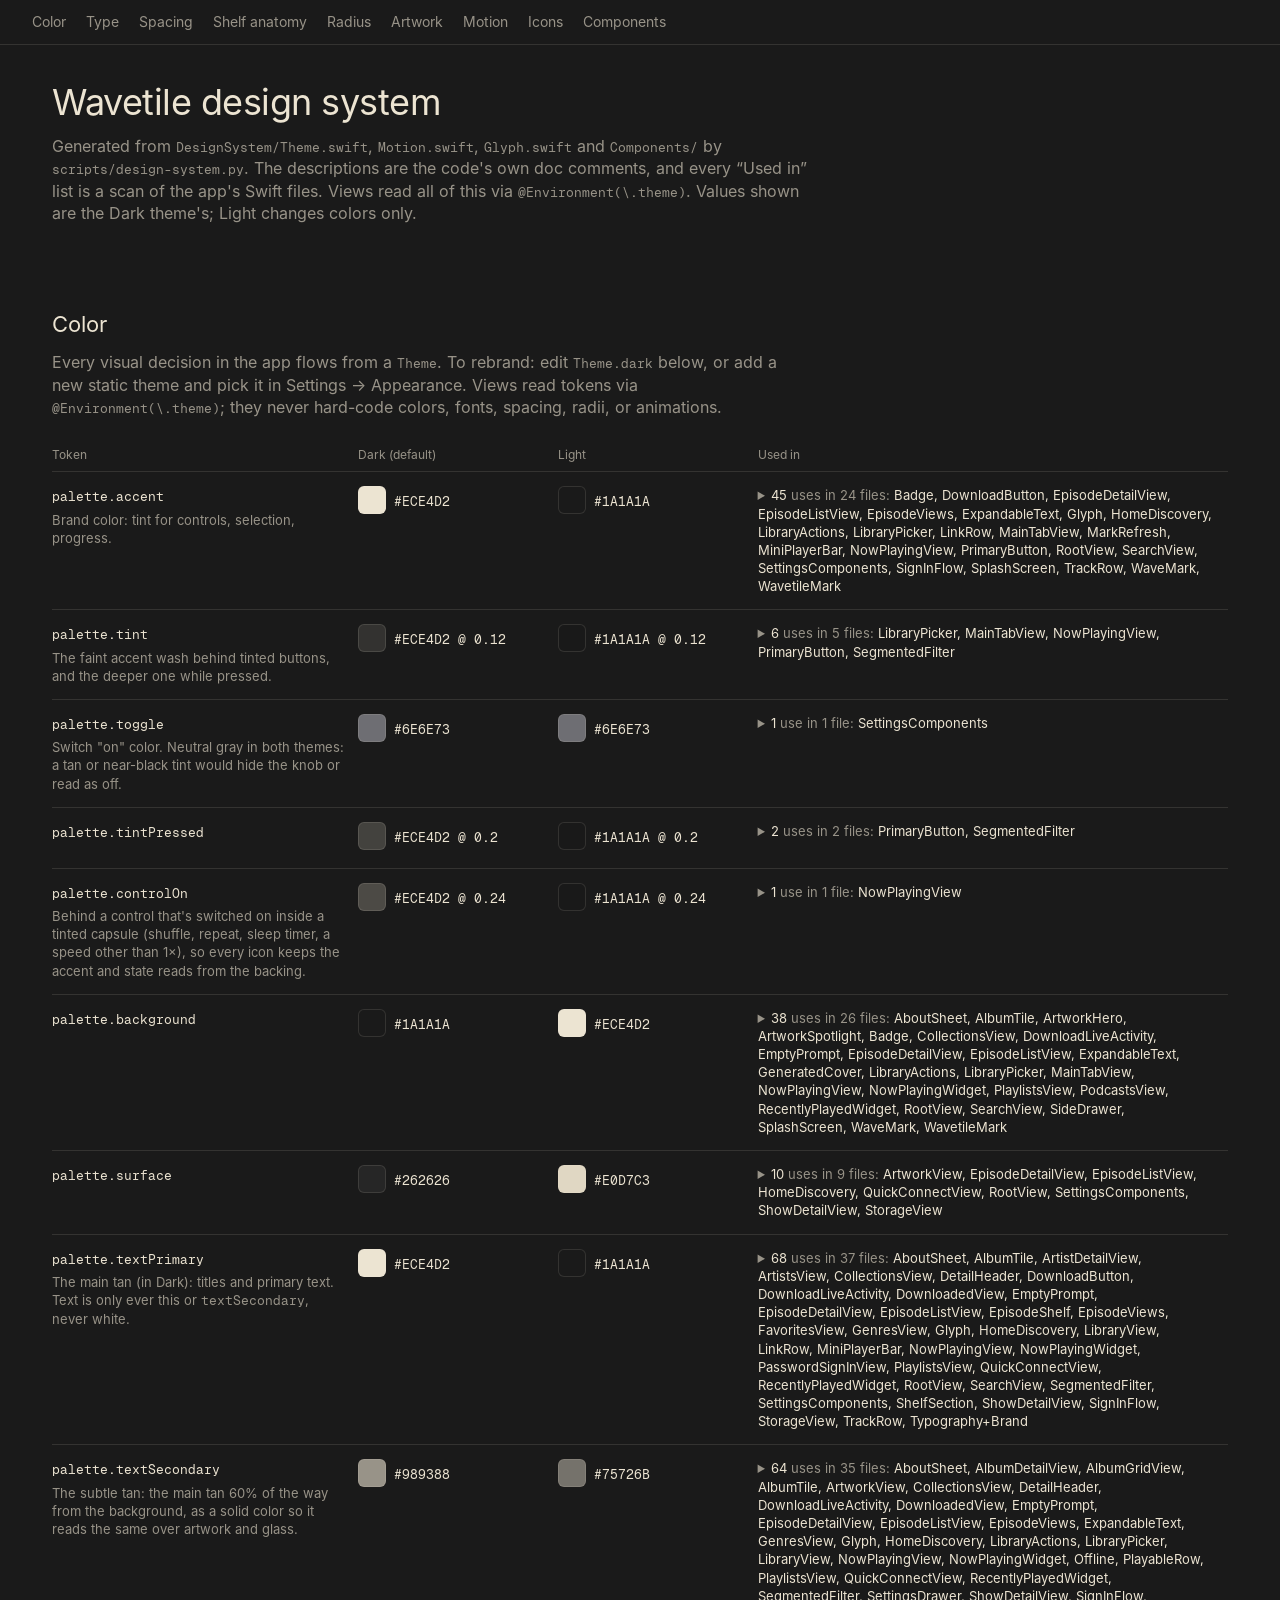
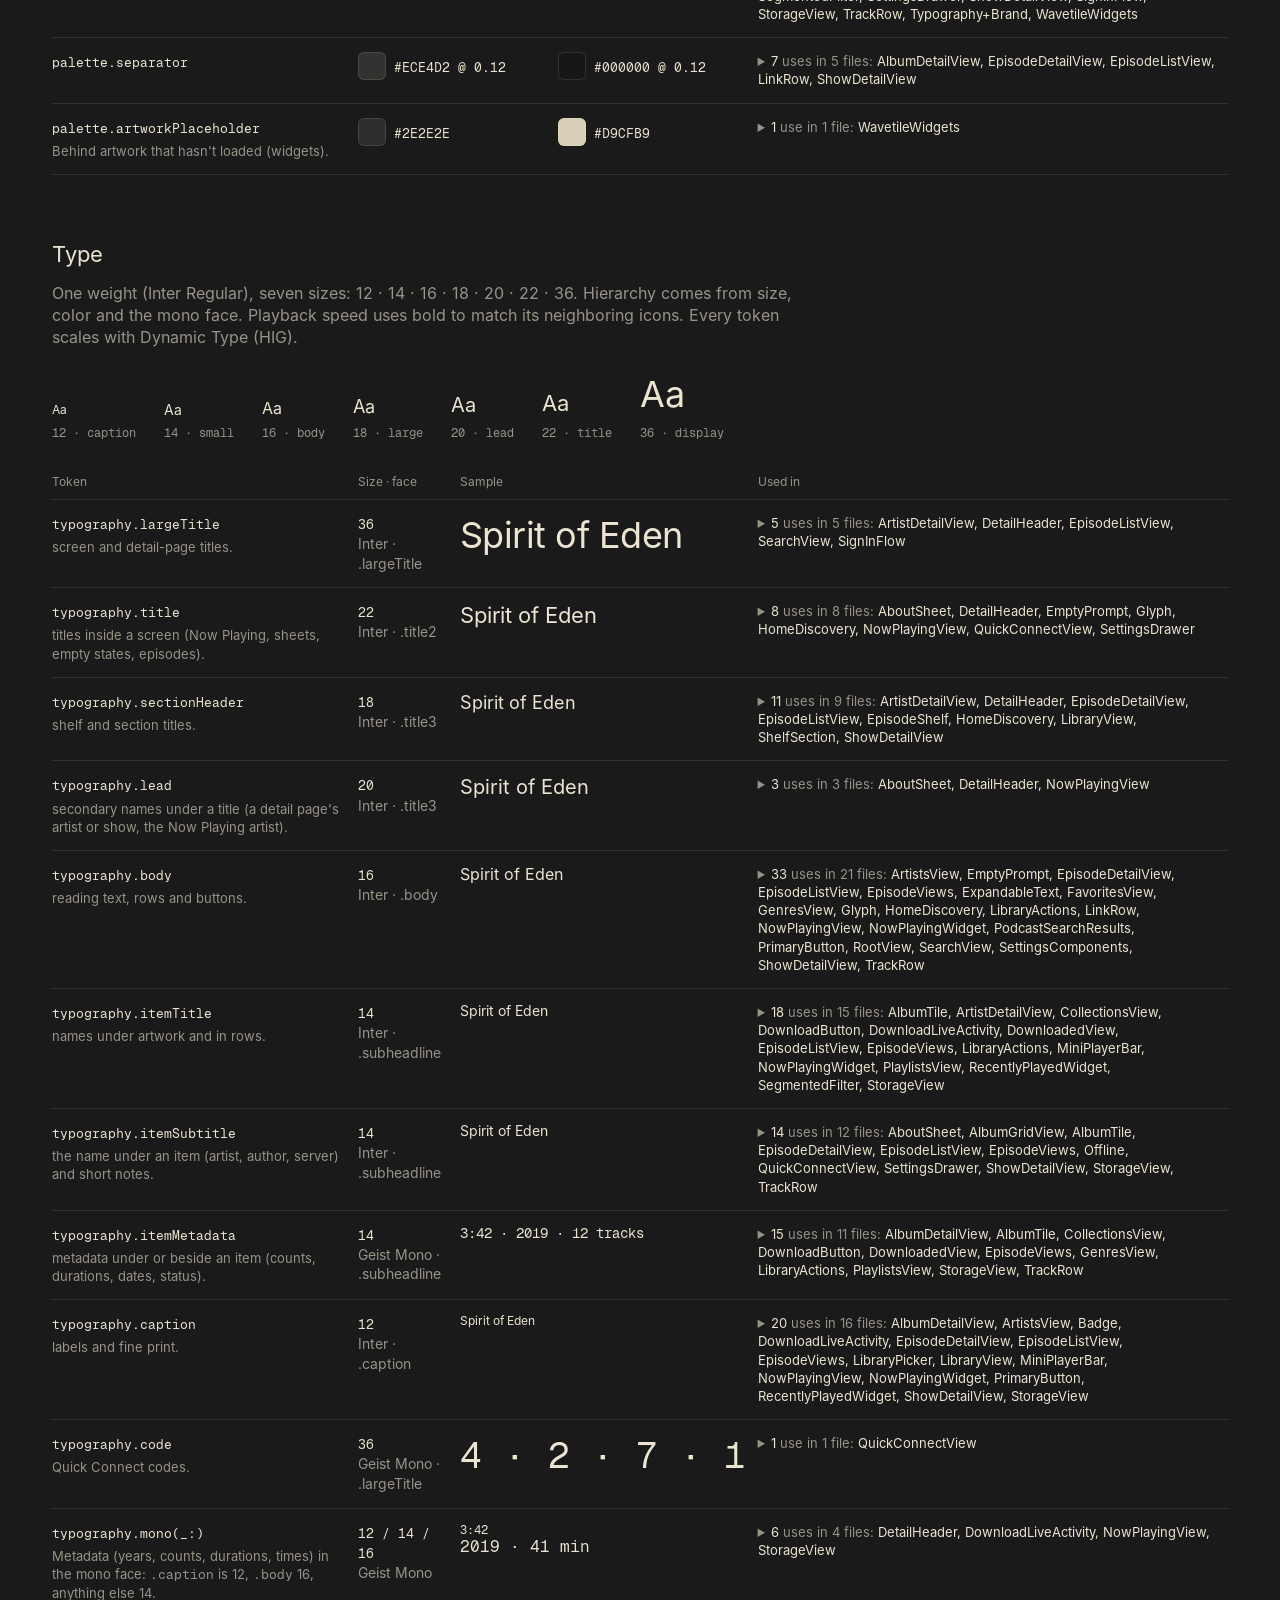
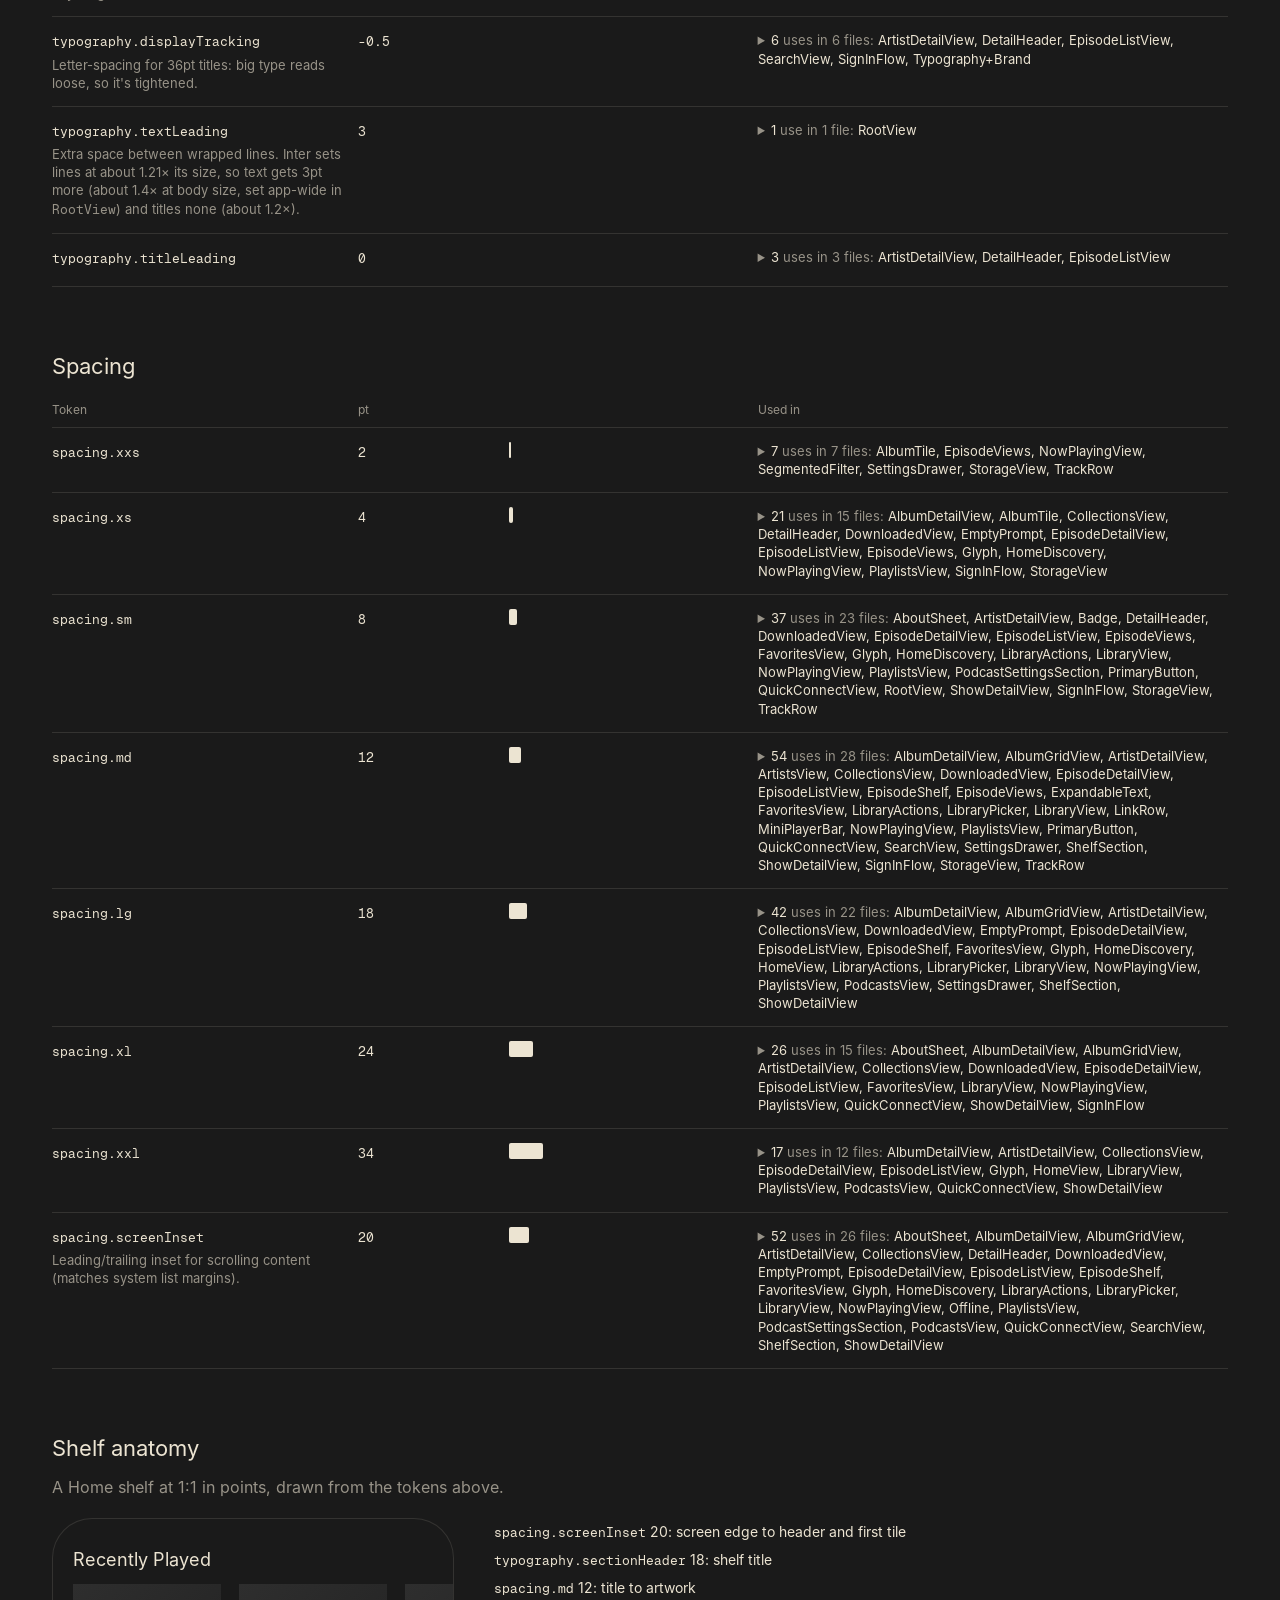
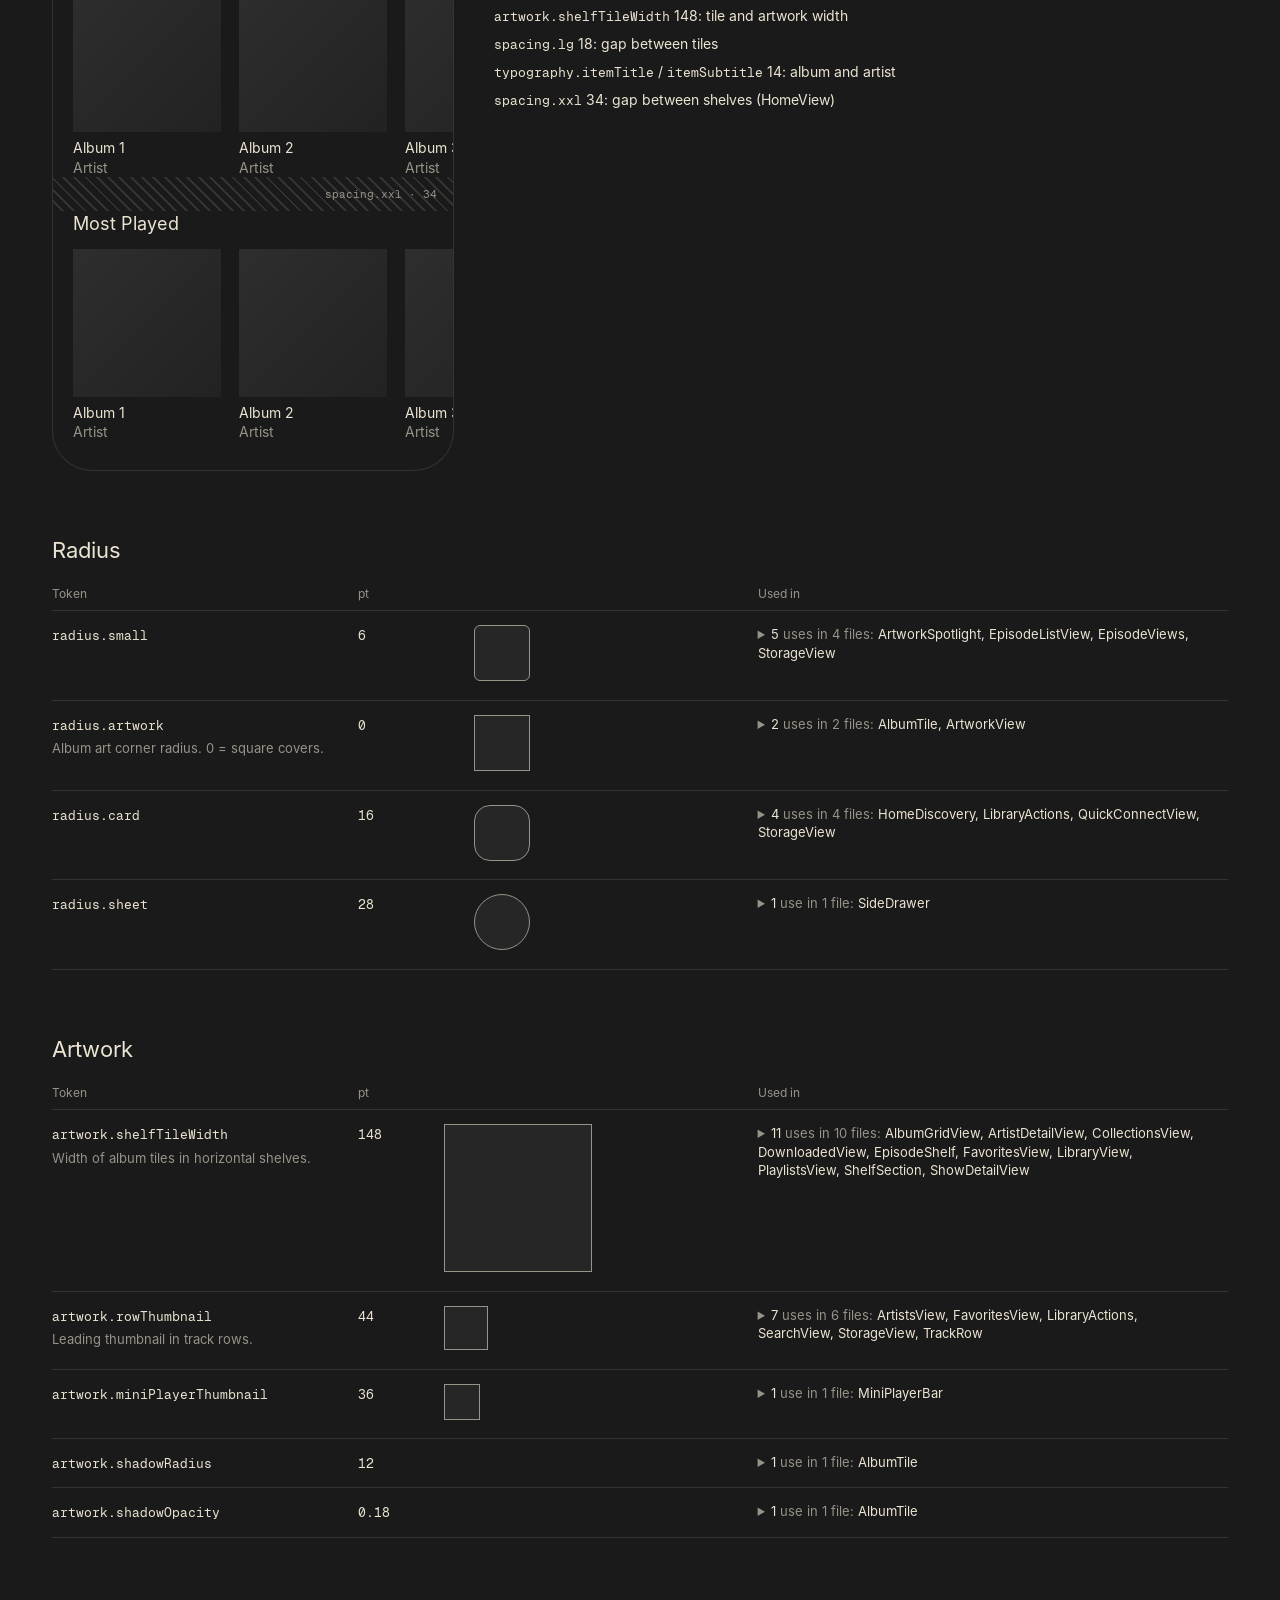
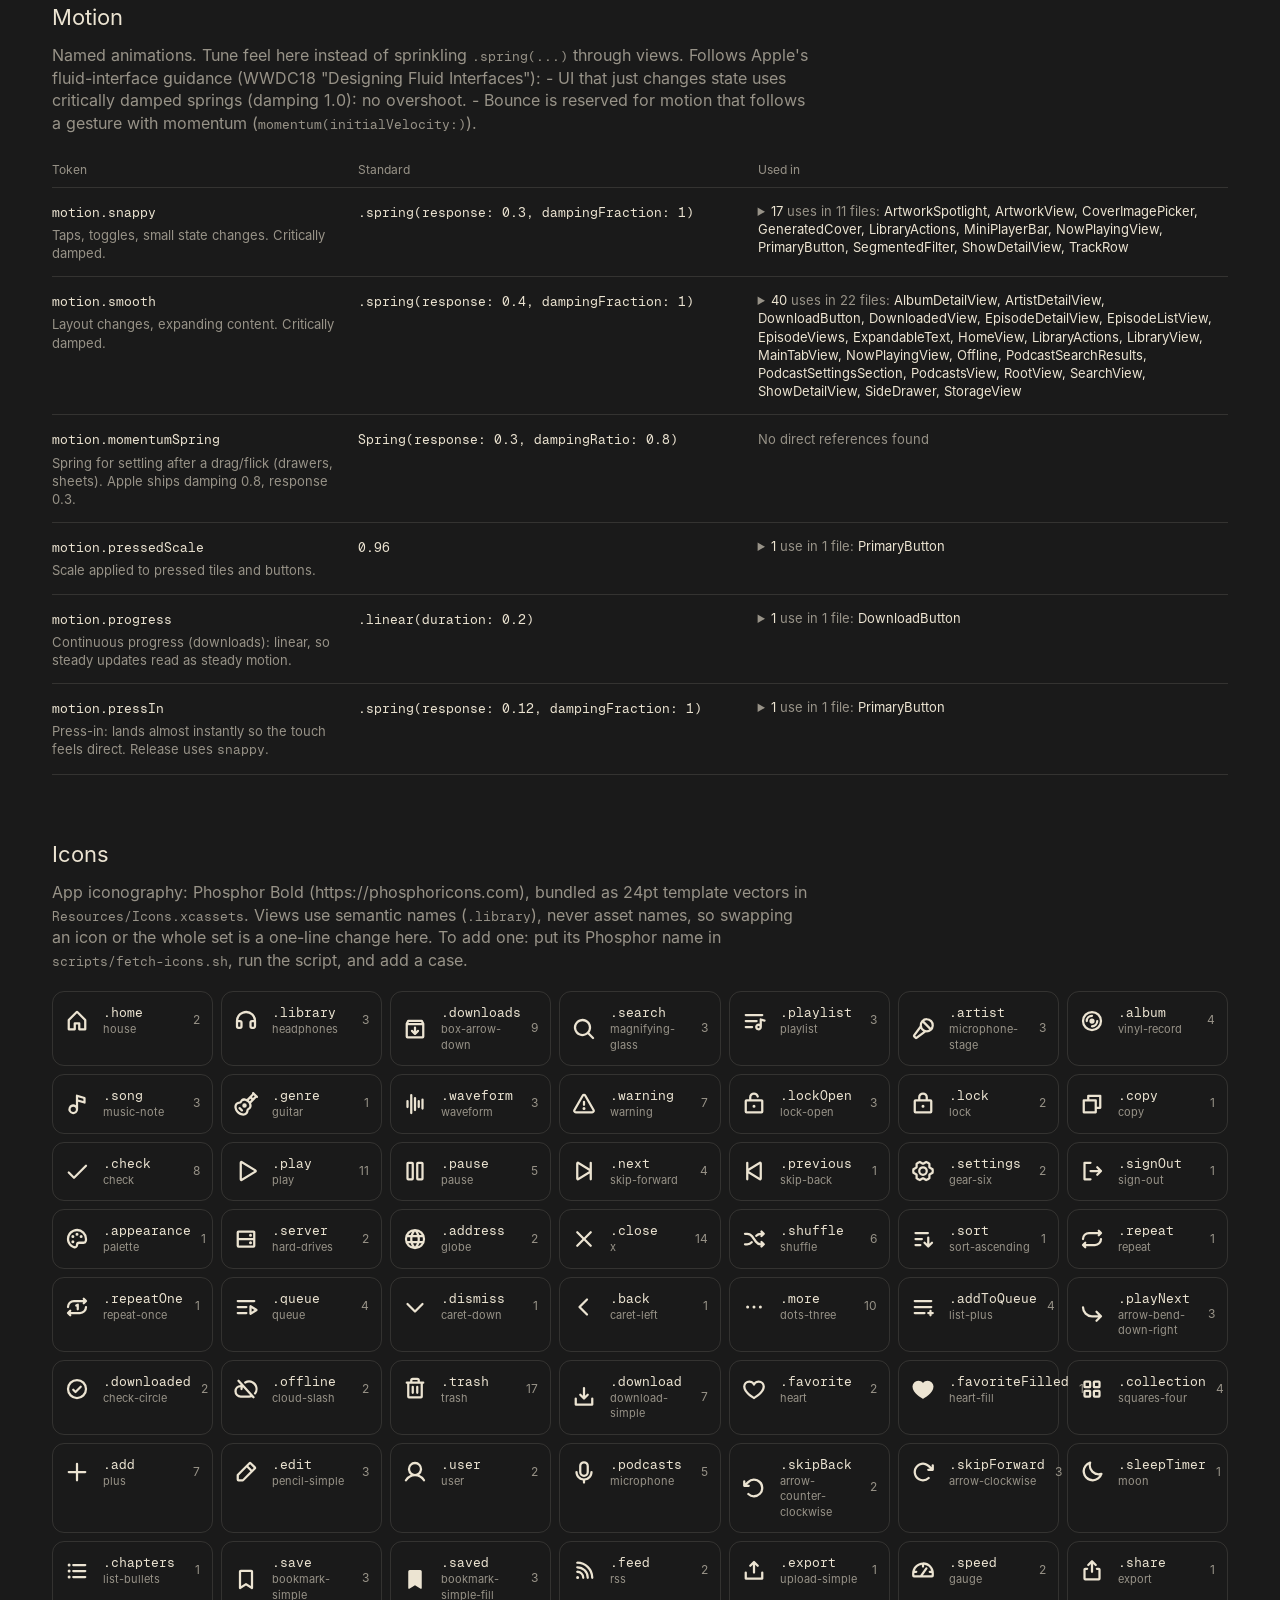
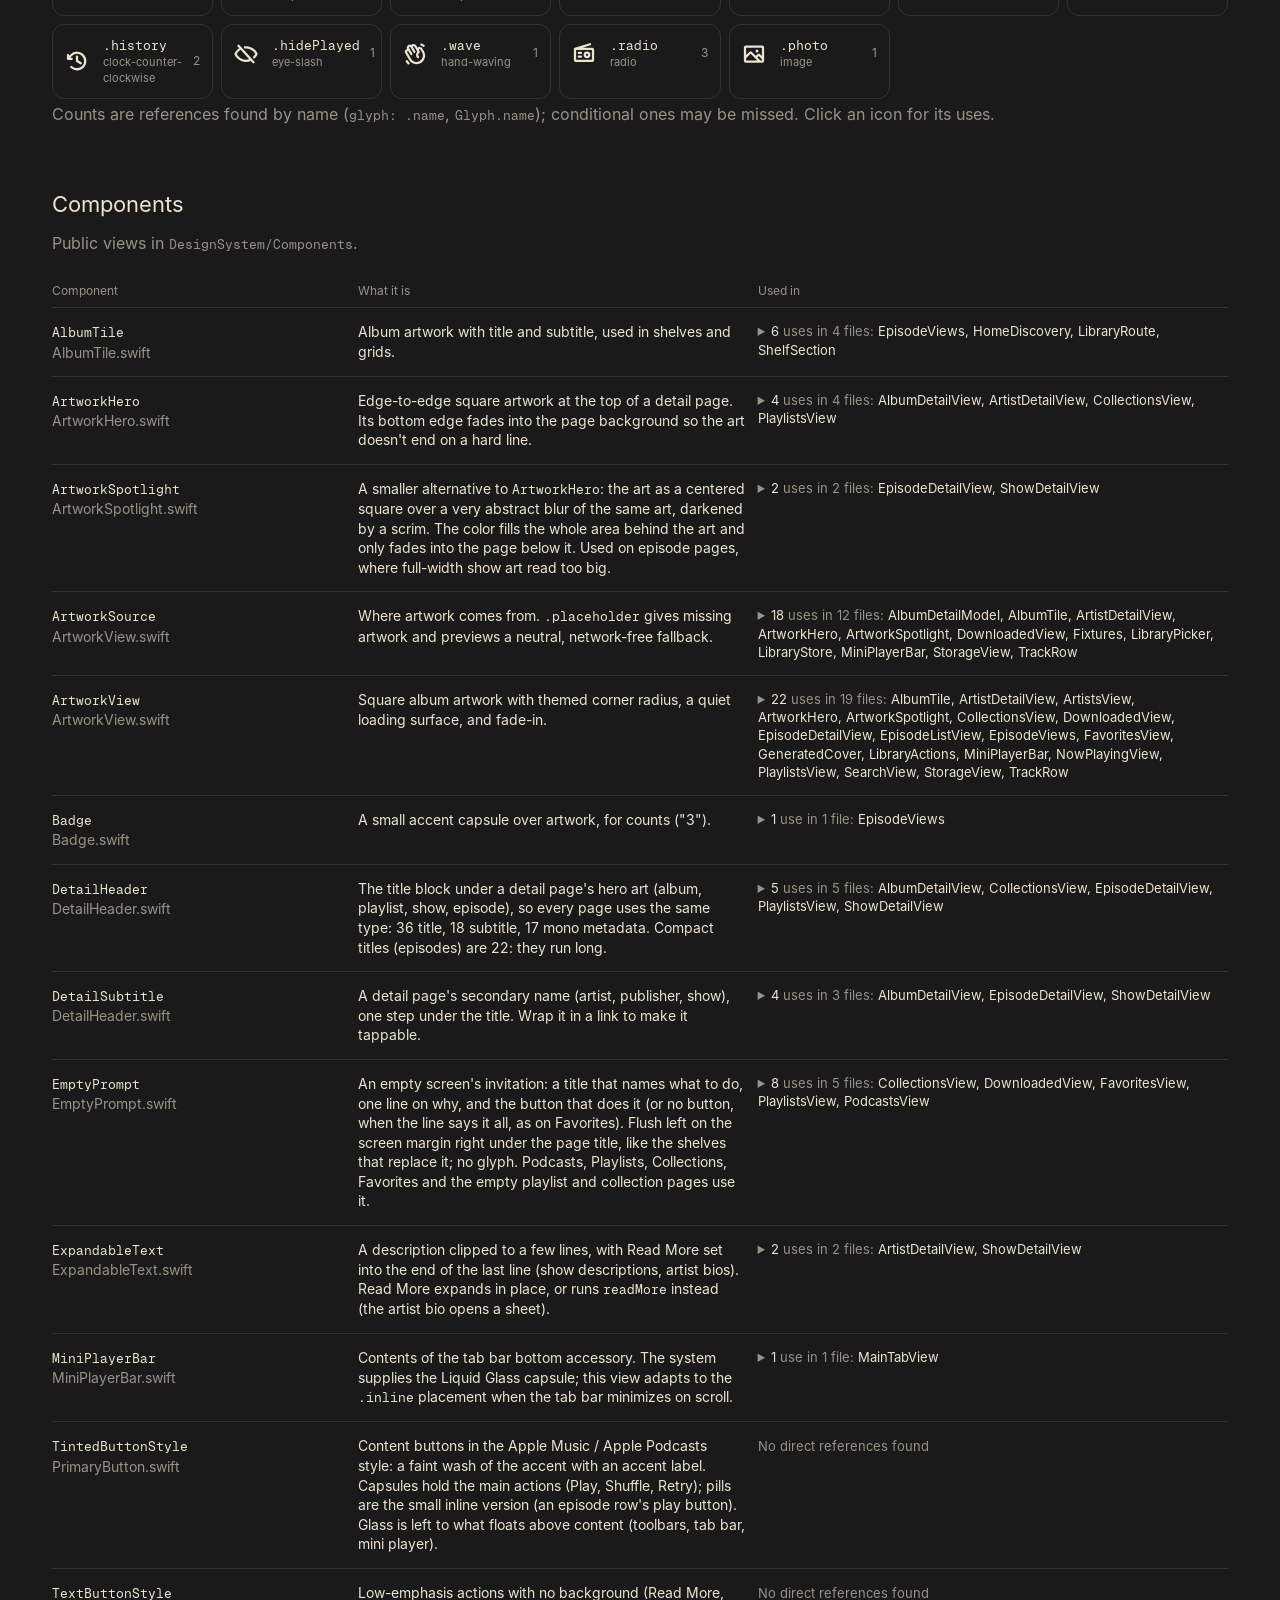
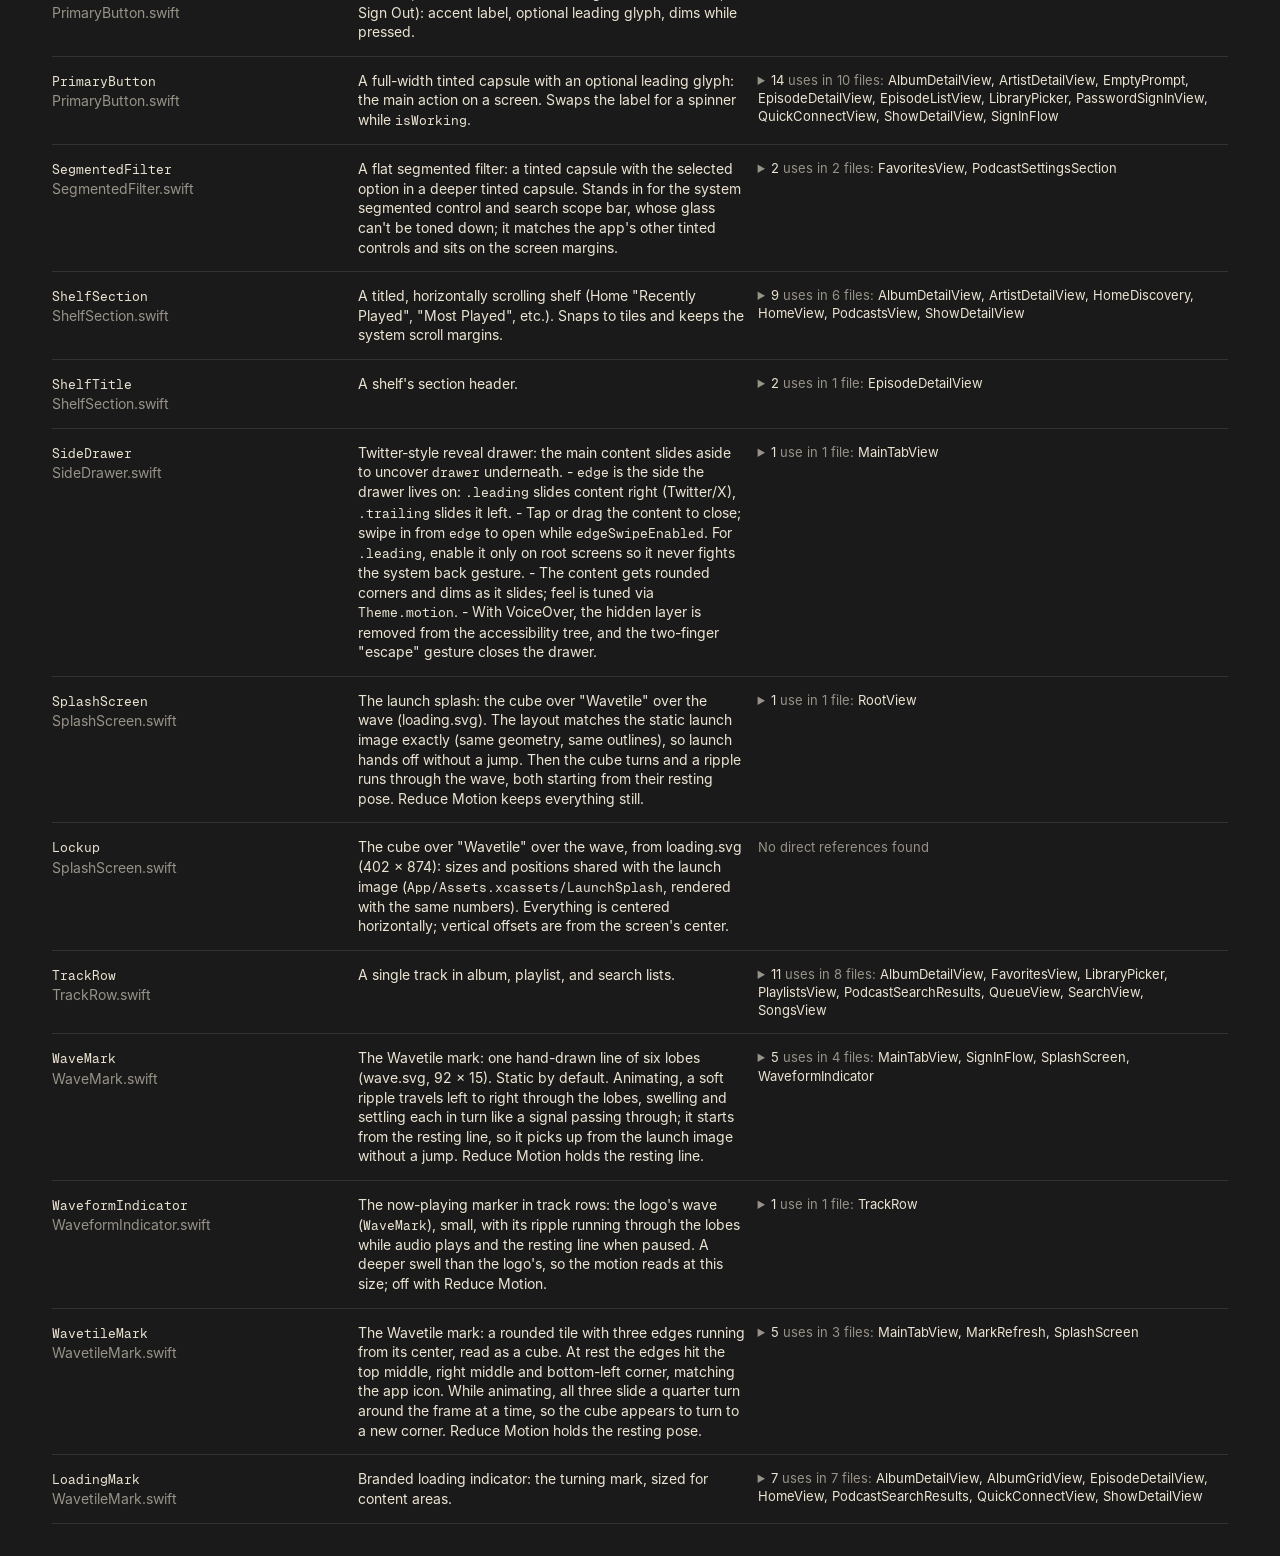
==== commit 361bddf3: "Player: song subtitle reads Artist • Album, each a link that closes the player and opens its page on" ====
--- a/docs/design-system.html
+++ b/docs/design-system.html
@@ -67,14 +67,14 @@
 “Used in” list is a scan of the app's Swift files. Views read all of this via <code>@Environment(\.theme)</code>.
 Values shown are the Dark theme's; Light changes colors only.</p>
 </header>
-<section id="color"><h2>Color</h2><p class=lead>Every visual decision in the app flows from a <code>Theme</code>.  To rebrand: edit <code>Theme.dark</code> below, or add a new static theme and pick it in Settings → Appearance. Views read tokens via <code>@Environment(\.theme)</code>; they never hard-code colors, fonts, spacing, radii, or animations.</p><table><tr><th>Token</th><th>Dark (default)</th><th>Light</th><th>Used in</th></tr><tr><td><code>palette.accent</code><p>Brand color: tint for controls, selection, progress.</p></td><td><span class="swatch" style="background:#ECE4D2"></span><code>#ECE4D2</code></td><td><span class="swatch" style="background:#1A1A1A"></span><code>#1A1A1A</code></td><td><details><summary><b>44</b> uses in 24 files: <span class="files">Badge, DownloadButton, EpisodeDetailView, EpisodeListView, EpisodeViews, ExpandableText, Glyph, HomeDiscovery, LibraryActions, LibraryPicker, LinkRow, MainTabView, MarkRefresh, MiniPlayerBar, NowPlayingView, PrimaryButton, RootView, SearchView, SettingsComponents, SignInFlow, SplashScreen, TrackRow, WaveMark, WavetileMark</span></summary><ul><li><span class="loc">DesignSystem/Components/Badge.swift:19</span><code>.background(theme.palette.accent, in: .capsule)</code></li><li><span class="loc">DesignSystem/Components/ExpandableText.swift:49</span><code>.foregroundStyle(theme.palette.accent)</code></li><li><span class="loc">DesignSystem/Components/MarkRefresh.swift:111</span><code>WavetileMark.draw(in: &amp;canvas, size: size, turn: turn, color: theme.palette.accent)</code></li><li><span class="loc">DesignSystem/Components/MiniPlayerBar.swift:78</span><code>.tint(theme.palette.accent)</code></li><li><span class="loc">DesignSystem/Components/MiniPlayerBar.swift:79</span><code>.foregroundStyle(theme.palette.accent)</code></li><li><span class="loc">DesignSystem/Components/PrimaryButton.swift:32</span><code>.foregroundStyle(theme.palette.accent)</code></li><li><span class="loc">DesignSystem/Components/PrimaryButton.swift:83</span><code>.foregroundStyle(theme.palette.accent)</code></li><li><span class="loc">DesignSystem/Components/PrimaryButton.swift:127</span><code>ProgressView().tint(theme.palette.accent)</code></li><li><span class="loc">DesignSystem/Components/SplashScreen.swift:18</span><code>Lockup.drawWord(in: &amp;canvas, center: CGPoint(x: size.width / 2, y: size.height / 2), color: theme.palette.accent)</code></li><li><span class="loc">DesignSystem/Components/TrackRow.swift:82</span><code>.foregroundStyle(theme.palette.accent)</code></li><li><span class="loc">DesignSystem/Components/WaveMark.swift:43</span><code>.stroke(color ?? theme.palette.accent, style: StrokeStyle(lineWidth: lineWidth ?? Self.lineWidth(forWidth: width), lineCap: .round))</code></li><li><span class="loc">DesignSystem/Components/WavetileMark.swift:29</span><code>Self.draw(in: &amp;canvas, size: canvasSize, turn: turn, color: color ?? theme.palette.accent)</code></li><li><span class="loc">DesignSystem/Glyph.swift:121</span><code>configuration.icon.foregroundStyle(theme.palette.accent)</code></li><li><span class="loc">Features/Auth/SignInFlow.swift:26</span><code>.foregroundStyle(theme.palette.accent)</code></li><li><span class="loc">Features/Downloads/DownloadButton.swift:117</span><code>.stroke(theme.palette.accent, style: StrokeStyle(lineWidth: 2.5, lineCap: .round))</code></li><li><span class="loc">Features/Home/HomeDiscovery.swift:57</span><code>.foregroundStyle(theme.palette.accent)</code></li><li><span class="loc">Features/Library/LibraryActions.swift:190</span><code>.foregroundStyle(theme.palette.accent)</code></li><li><span class="loc">Features/Library/LibraryPicker.swift:97</span><code>Glyph.check.image.foregroundStyle(theme.palette.accent)</code></li><li><span class="loc">Features/Main/MainTabView.swift:85</span><code>tabLabel(&quot;Home&quot;, icon: Image(uiImage: WavetileMark.uiImage(color: theme.palette.accent)))</code></li><li><span class="loc">Features/Main/MainTabView.swift:240</span><code>tabLabel(title, icon: glyph.image(color: theme.palette.accent))</code></li><li><span class="loc">Features/Main/MainTabView.swift:290</span><code>.foregroundStyle(theme.palette.accent)</code></li><li><span class="loc">Features/Main/MainTabView.swift:390</span><code>.foregroundStyle(theme.palette.accent)</code></li><li><span class="loc">Features/Navigation/LinkRow.swift:16</span><code>.foregroundStyle(theme.palette.accent)</code></li><li><span class="loc">Features/Player/NowPlayingView.swift:183</span><code>.foregroundStyle(theme.palette.accent)</code></li><li><span class="loc">Features/Player/NowPlayingView.swift:200</span><code>.foregroundStyle(theme.palette.accent)</code></li><li><span class="loc">Features/Player/NowPlayingView.swift:210</span><code>.foregroundStyle(theme.palette.accent)</code></li><li><span class="loc">Features/Player/NowPlayingView.swift:229</span><code>.foregroundStyle(theme.palette.accent)</code></li><li><span class="loc">Features/Player/NowPlayingView.swift:251</span><code>.foregroundStyle(theme.palette.accent)</code></li><li><span class="loc">Features/Player/NowPlayingView.swift:276</span><code>.foregroundStyle(theme.palette.accent)</code></li><li><span class="loc">Features/Player/NowPlayingView.swift:301</span><code>Capsule().fill(dragProgress == nil ? theme.palette.textPrimary : theme.palette.accent)</code></li><li><span class="loc">Features/Player/NowPlayingView.swift:366</span><code>RoutePicker(tint: UIColor(theme.palette.accent))</code></li><li><span class="loc">Features/Player/NowPlayingView.swift:444</span><code>.foregroundStyle(theme.palette.accent)</code></li><li><span class="loc">Features/Player/NowPlayingView.swift:511</span><code>.foregroundStyle(theme.palette.accent)</code></li><li><span class="loc">Features/Player/NowPlayingView.swift:588</span><code>.foregroundStyle(isCurrent ? theme.palette.accent : theme.palette.textPrimary)</code></li><li><span class="loc">Features/Podcasts/EpisodeDetailView.swift:145</span><code>.tint(theme.palette.accent)</code></li><li><span class="loc">Features/Podcasts/EpisodeDetailView.swift:160</span><code>.tint(theme.palette.accent)</code></li><li><span class="loc">Features/Podcasts/EpisodeListView.swift:217</span><code>.foregroundStyle(theme.palette.accent)</code></li><li><span class="loc">Features/Podcasts/EpisodeListView.swift:243</span><code>.foregroundStyle(theme.palette.accent)</code></li><li><span class="loc">Features/Podcasts/EpisodeViews.swift:45</span><code>.foregroundStyle(theme.palette.accent)</code></li><li><span class="loc">Features/Podcasts/EpisodeViews.swift:93</span><code>.tint(theme.palette.accent)</code></li><li><span class="loc">Features/Podcasts/EpisodeViews.swift:254</span><code>.foregroundStyle(theme.palette.accent)</code></li><li><span class="loc">Features/RootView.swift:63</span><code>.tint(app.theme.palette.accent)</code></li><li><span class="loc">Features/Search/SearchView.swift:186</span><code>.foregroundStyle(theme.palette.accent)</code></li><li><span class="loc">Features/Settings/SettingsComponents.swift:100</span><code>.foregroundStyle(theme.palette.accent)</code></li></ul></details></td></tr><tr><td><code>palette.tint</code><p>The faint accent wash behind tinted buttons, and the deeper one while pressed.</p></td><td><span class="swatch" style="background:rgba(236,228,210,0.12)"></span><code>#ECE4D2 @ 0.12</code></td><td><span class="swatch" style="background:rgba(26,26,26,0.12)"></span><code>#1A1A1A @ 0.12</code></td><td><details><summary><b>6</b> uses in 5 files: <span class="files">LibraryPicker, MainTabView, NowPlayingView, PrimaryButton, SegmentedFilter</span></summary><ul><li><span class="loc">DesignSystem/Components/PrimaryButton.swift:33</span><code>.background(pressed ? theme.palette.tintPressed : theme.palette.tint, in: .capsule)</code></li><li><span class="loc">DesignSystem/Components/SegmentedFilter.swift:42</span><code>.background(theme.palette.tint, in: .capsule)</code></li><li><span class="loc">Features/Library/LibraryPicker.swift:103</span><code>.listRowBackground(picked.contains(item.id) ? theme.palette.tint : Color.clear)</code></li><li><span class="loc">Features/Main/MainTabView.swift:365</span><code>.overlay(shape.fill(theme.palette.tint))</code></li><li><span class="loc">Features/Player/NowPlayingView.swift:87</span><code>.background(theme.palette.tint, in: .capsule)</code></li><li><span class="loc">Features/Player/NowPlayingView.swift:185</span><code>.background(theme.palette.tint, in: .circle)</code></li></ul></details></td></tr><tr><td><code>palette.toggle</code><p>Switch &quot;on&quot; color. Neutral gray in both themes: a tan or near-black tint would hide the knob or read as off.</p></td><td><span class="swatch" style="background:#6E6E73"></span><code>#6E6E73</code></td><td><span class="swatch" style="background:#6E6E73"></span><code>#6E6E73</code></td><td><details><summary><b>1</b> use in 1 file: <span class="files">SettingsComponents</span></summary><ul><li><span class="loc">Features/Settings/SettingsComponents.swift:36</span><code>.tint(theme.palette.toggle)</code></li></ul></details></td></tr><tr><td><code>palette.tintPressed</code><p></p></td><td><span class="swatch" style="background:rgba(236,228,210,0.2)"></span><code>#ECE4D2 @ 0.2</code></td><td><span class="swatch" style="background:rgba(26,26,26,0.2)"></span><code>#1A1A1A @ 0.2</code></td><td><details><summary><b>2</b> uses in 2 files: <span class="files">PrimaryButton, SegmentedFilter</span></summary><ul><li><span class="loc">DesignSystem/Components/PrimaryButton.swift:33</span><code>.background(pressed ? theme.palette.tintPressed : theme.palette.tint, in: .capsule)</code></li><li><span class="loc">DesignSystem/Components/SegmentedFilter.swift:31</span><code>.fill(theme.palette.tintPressed)</code></li></ul></details></td></tr><tr><td><code>palette.controlOn</code><p>Behind a control that&#x27;s switched on inside a tinted capsule (shuffle, repeat, sleep timer, a speed other than 1×), so every icon keeps the accent and state reads from the backing.</p></td><td><span class="swatch" style="background:rgba(236,228,210,0.24)"></span><code>#ECE4D2 @ 0.24</code></td><td><span class="swatch" style="background:rgba(26,26,26,0.24)"></span><code>#1A1A1A @ 0.24</code></td><td><details><summary><b>1</b> use in 1 file: <span class="files">NowPlayingView</span></summary><ul><li><span class="loc">Features/Player/NowPlayingView.swift:475</span><code>.fill(theme.palette.controlOn)</code></li></ul></details></td></tr><tr><td><code>palette.background</code><p></p></td><td><span class="swatch" style="background:#1A1A1A"></span><code>#1A1A1A</code></td><td><span class="swatch" style="background:#ECE4D2"></span><code>#ECE4D2</code></td><td><details><summary><b>38</b> uses in 26 files: <span class="files">AboutSheet, AlbumTile, ArtworkHero, ArtworkSpotlight, Badge, CollectionsView, DownloadLiveActivity, EmptyPrompt, EpisodeDetailView, EpisodeListView, ExpandableText, GeneratedCover, LibraryActions, LibraryPicker, MainTabView, NowPlayingView, NowPlayingWidget, PlaylistsView, PodcastsView, RecentlyPlayedWidget, RootView, SearchView, SideDrawer, SplashScreen, WaveMark, WavetileMark</span></summary><ul><li><span class="loc">DesignSystem/Components/AlbumTile.swift:29</span><code>.fill(theme.palette.background)</code></li><li><span class="loc">DesignSystem/Components/ArtworkHero.swift:18</span><code>LinearGradient(stops: Self.fade.map { .init(color: theme.palette.background.opacity($0.opacity), location: $0.location) },</code></li><li><span class="loc">DesignSystem/Components/ArtworkSpotlight.swift:57</span><code>.init(color: theme.palette.background.opacity(t * t * (3 - 2 * t)), location: t)</code></li><li><span class="loc">DesignSystem/Components/Badge.swift:16</span><code>.foregroundStyle(theme.palette.background)</code></li><li><span class="loc">DesignSystem/Components/EmptyPrompt.swift:44</span><code>.background(Theme.dark.palette.background)</code></li><li><span class="loc">DesignSystem/Components/ExpandableText.swift:55</span><code>.init(color: theme.palette.background.opacity(0), location: 0),</code></li><li><span class="loc">DesignSystem/Components/ExpandableText.swift:56</span><code>.init(color: theme.palette.background, location: 0.42),</code></li><li><span class="loc">DesignSystem/Components/GeneratedCover.swift:22</span><code>Color(cgColor: Spec(seed: seed).palette.background)</code></li><li><span class="loc">DesignSystem/Components/GeneratedCover.swift:411</span><code>cg.setFillColor(spec.palette.background)</code></li><li><span class="loc">DesignSystem/Components/GeneratedCover.swift:415</span><code>let backgroundInk = CoverArt.contrastInk(on: spec.palette.background)</code></li><li><span class="loc">DesignSystem/Components/SideDrawer.swift:89</span><code>.background(theme.palette.background.ignoresSafeArea())</code></li><li><span class="loc">DesignSystem/Components/SplashScreen.swift:16</span><code>theme.palette.background</code></li><li><span class="loc">DesignSystem/Components/WaveMark.swift:153</span><code>.background(Theme.dark.palette.background)</code></li><li><span class="loc">DesignSystem/Components/WavetileMark.swift:137</span><code>.background(Theme.dark.palette.background)</code></li><li><span class="loc">Features/Library/AboutSheet.swift:56</span><code>.presentationBackground(theme.palette.background)</code></li><li><span class="loc">Features/Library/CollectionsView.swift:234</span><code>.presentationBackground(theme.palette.background)</code></li><li><span class="loc">Features/Library/LibraryActions.swift:113</span><code>.presentationBackground(theme.palette.background)</code></li><li><span class="loc">Features/Library/LibraryActions.swift:118</span><code>.presentationBackground(theme.palette.background)</code></li><li><span class="loc">Features/Library/LibraryPicker.swift:64</span><code>.background(theme.palette.background, in: .capsule)</code></li><li><span class="loc">Features/Library/LibraryPicker.swift:71</span><code>stops: [.init(color: theme.palette.background.opacity(0), location: 0),</code></li><li><span class="loc">Features/Library/LibraryPicker.swift:72</span><code>.init(color: theme.palette.background, location: 0.4)],</code></li><li><span class="loc">Features/Library/PlaylistsView.swift:223</span><code>.presentationBackground(theme.palette.background)</code></li><li><span class="loc">Features/Library/PlaylistsView.swift:227</span><code>.presentationBackground(theme.palette.background)</code></li><li><span class="loc">Features/Main/MainTabView.swift:150</span><code>.presentationBackground(theme.palette.background)</code></li><li><span class="loc">Features/Main/MainTabView.swift:364</span><code>shape.fill(theme.palette.background)</code></li><li><span class="loc">Features/Player/NowPlayingView.swift:46</span><code>.background(theme.palette.background.ignoresSafeArea())</code></li><li><span class="loc">Features/Player/NowPlayingView.swift:50</span><code>.presentationBackground(theme.palette.background)</code></li><li><span class="loc">Features/Player/NowPlayingView.swift:55</span><code>.presentationBackground(theme.palette.background)</code></li><li><span class="loc">Features/Podcasts/EpisodeDetailView.swift:331</span><code>.presentationBackground(theme.palette.background)</code></li><li><span class="loc">Features/Podcasts/EpisodeListView.swift:158</span><code>.presentationBackground(theme.palette.background)</code></li><li><span class="loc">Features/Podcasts/EpisodeListView.swift:227</span><code>.background(theme.palette.background.ignoresSafeArea())</code></li><li><span class="loc">Features/Podcasts/PodcastsView.swift:43</span><code>.presentationBackground(theme.palette.background)</code></li><li><span class="loc">Features/RootView.swift:65</span><code>.background(app.theme.palette.background.ignoresSafeArea())</code></li><li><span class="loc">Features/Search/SearchView.swift:57</span><code>.background(theme.palette.background)</code></li><li><span class="loc">Widgets/DownloadLiveActivity.swift:27</span><code>.activityBackgroundTint(Theme.dark.palette.background)</code></li><li><span class="loc">Widgets/NowPlayingWidget.swift:31</span><code>.containerBackground(Theme.dark.palette.background, for: .widget)</code></li><li><span class="loc">Widgets/NowPlayingWidget.swift:123</span><code>.foregroundStyle(Theme.dark.palette.background)</code></li><li><span class="loc">Widgets/RecentlyPlayedWidget.swift:32</span><code>.containerBackground(Theme.dark.palette.background, for: .widget)</code></li></ul></details></td></tr><tr><td><code>palette.surface</code><p></p></td><td><span class="swatch" style="background:#262626"></span><code>#262626</code></td><td><span class="swatch" style="background:#E0D7C3"></span><code>#E0D7C3</code></td><td><details><summary><b>10</b> uses in 9 files: <span class="files">ArtworkView, EpisodeDetailView, EpisodeListView, HomeDiscovery, QuickConnectView, RootView, SettingsComponents, ShowDetailView, StorageView</span></summary><ul><li><span class="loc">DesignSystem/Components/ArtworkView.swift:81</span><code>theme.palette.surface</code></li><li><span class="loc">Features/Auth/QuickConnectView.swift:67</span><code>.background(theme.palette.surface, in: .rect(cornerRadius: theme.radius.card))</code></li><li><span class="loc">Features/Downloads/StorageView.swift:174</span><code>.background(theme.palette.surface, in: .rect(cornerRadius: theme.radius.card))</code></li><li><span class="loc">Features/Home/HomeDiscovery.swift:41</span><code>.background(theme.palette.surface, in: .rect(cornerRadius: theme.radius.card))</code></li><li><span class="loc">Features/Podcasts/EpisodeDetailView.swift:262</span><code>.background(theme.palette.surface)</code></li><li><span class="loc">Features/Podcasts/EpisodeListView.swift:134</span><code>.background(theme.palette.surface, in: .rect(cornerRadius: 8))</code></li><li><span class="loc">Features/Podcasts/ShowDetailView.swift:330</span><code>.background(theme.palette.surface, in: .capsule)</code></li><li><span class="loc">Features/RootView.swift:39</span><code>.background(app.theme.palette.surface)</code></li><li><span class="loc">Features/Settings/SettingsComponents.swift:22</span><code>styled(List(selection: selection) { Group { content }.listRowBackground(theme.palette.surface) }.listStyle(.insetGrouped))</code></li><li><span class="loc">Features/Settings/SettingsComponents.swift:24</span><code>styled(Form { Group { content }.listRowBackground(theme.palette.surface) })</code></li></ul></details></td></tr><tr><td><code>palette.textPrimary</code><p>The main tan (in Dark): titles and primary text. Text is only ever this or <code>textSecondary</code>, never white.</p></td><td><span class="swatch" style="background:#ECE4D2"></span><code>#ECE4D2</code></td><td><span class="swatch" style="background:#1A1A1A"></span><code>#1A1A1A</code></td><td><details><summary><b>68</b> uses in 37 files: <span class="files">AboutSheet, AlbumTile, ArtistDetailView, ArtistsView, CollectionsView, DetailHeader, DownloadButton, DownloadLiveActivity, DownloadedView, EmptyPrompt, EpisodeDetailView, EpisodeListView, EpisodeShelf, EpisodeViews, FavoritesView, GenresView, Glyph, HomeDiscovery, LibraryView, LinkRow, MiniPlayerBar, NowPlayingView, NowPlayingWidget, PasswordSignInView, PlaylistsView, QuickConnectView, RecentlyPlayedWidget, RootView, SearchView, SegmentedFilter, SettingsComponents, ShelfSection, ShowDetailView, SignInFlow, StorageView, TrackRow, Typography+Brand</span></summary><ul><li><span class="loc">DesignSystem/Components/AlbumTile.swift:35</span><code>.foregroundStyle(theme.palette.textPrimary)</code></li><li><span class="loc">DesignSystem/Components/DetailHeader.swift:29</span><code>.foregroundStyle(theme.palette.textPrimary)</code></li><li><span class="loc">DesignSystem/Components/DetailHeader.swift:67</span><code>.foregroundStyle(theme.palette.textPrimary)</code></li><li><span class="loc">DesignSystem/Components/EmptyPrompt.swift:25</span><code>.foregroundStyle(theme.palette.textPrimary)</code></li><li><span class="loc">DesignSystem/Components/MiniPlayerBar.swift:48</span><code>.foregroundStyle(theme.palette.textPrimary)</code></li><li><span class="loc">DesignSystem/Components/MiniPlayerBar.swift:54</span><code>.foregroundStyle(theme.palette.textPrimary)</code></li><li><span class="loc">DesignSystem/Components/SegmentedFilter.swift:26</span><code>.foregroundStyle(isSelected ? theme.palette.textPrimary : theme.palette.textSecondary)</code></li><li><span class="loc">DesignSystem/Components/ShelfSection.swift:58</span><code>.foregroundStyle(theme.palette.textPrimary)</code></li><li><span class="loc">DesignSystem/Components/TrackRow.swift:39</span><code>.foregroundStyle(theme.palette.textPrimary)</code></li><li><span class="loc">DesignSystem/Glyph.swift:119</span><code>configuration.title.foregroundStyle(theme.palette.textPrimary)</code></li><li><span class="loc">DesignSystem/Glyph.swift:180</span><code>.foregroundStyle(theme.palette.textPrimary)</code></li><li><span class="loc">DesignSystem/Typography+Brand.swift:57</span><code>let dark = UIColor(Theme.dark.palette.textPrimary), light = UIColor(Theme.light.palette.textPrimary)</code></li><li><span class="loc">Features/Auth/PasswordSignInView.swift:31</span><code>Label(error, glyph: .warning).foregroundStyle(theme.palette.textPrimary)</code></li><li><span class="loc">Features/Auth/QuickConnectView.swift:25</span><code>.foregroundStyle(theme.palette.textPrimary)</code></li><li><span class="loc">Features/Auth/SignInFlow.swift:77</span><code>.foregroundStyle(theme.palette.textPrimary)</code></li><li><span class="loc">Features/Auth/SignInFlow.swift:82</span><code>.foregroundStyle(theme.palette.textPrimary)</code></li><li><span class="loc">Features/Downloads/DownloadButton.swift:114</span><code>Circle().stroke(theme.palette.textPrimary.opacity(0.2), lineWidth: 2.5)</code></li><li><span class="loc">Features/Downloads/DownloadedView.swift:149</span><code>.foregroundStyle(theme.palette.textPrimary)</code></li><li><span class="loc">Features/Downloads/StorageView.swift:170</span><code>.foregroundStyle(theme.palette.textPrimary)</code></li><li><span class="loc">Features/Downloads/StorageView.swift:186</span><code>Text(title).font(theme.typography.itemTitle).foregroundStyle(theme.palette.textPrimary)</code></li><li><span class="loc">Features/Home/HomeDiscovery.swift:23</span><code>.foregroundStyle(theme.palette.textPrimary)</code></li><li><span class="loc">Features/Home/HomeDiscovery.swift:151</span><code>.foregroundStyle(theme.palette.textPrimary)</code></li><li><span class="loc">Features/Library/AboutSheet.swift:26</span><code>.foregroundStyle(theme.palette.textPrimary)</code></li><li><span class="loc">Features/Library/AboutSheet.swift:32</span><code>.foregroundStyle(theme.palette.textPrimary)</code></li><li><span class="loc">Features/Library/ArtistDetailView.swift:39</span><code>.foregroundStyle(theme.palette.textPrimary)</code></li><li><span class="loc">Features/Library/ArtistDetailView.swift:57</span><code>.foregroundStyle(theme.palette.textPrimary)</code></li><li><span class="loc">Features/Library/ArtistDetailView.swift:147</span><code>.foregroundStyle(theme.palette.textPrimary)</code></li><li><span class="loc">Features/Library/ArtistsView.swift:25</span><code>.foregroundStyle(theme.palette.textPrimary)</code></li><li><span class="loc">Features/Library/CollectionsView.swift:34</span><code>.foregroundStyle(theme.palette.textPrimary)</code></li><li><span class="loc">Features/Library/FavoritesView.swift:113</span><code>.foregroundStyle(theme.palette.textPrimary)</code></li><li><span class="loc">Features/Library/GenresView.swift:18</span><code>.foregroundStyle(theme.palette.textPrimary)</code></li><li><span class="loc">Features/Library/LibraryView.swift:37</span><code>.foregroundStyle(theme.palette.textPrimary)</code></li><li><span class="loc">Features/Library/PlaylistsView.swift:35</span><code>.foregroundStyle(theme.palette.textPrimary)</code></li><li><span class="loc">Features/Navigation/LinkRow.swift:20</span><code>.foregroundStyle(theme.palette.textPrimary)</code></li><li><span class="loc">Features/Player/NowPlayingView.swift:106</span><code>.foregroundStyle(theme.palette.textPrimary)</code></li><li><span class="loc">Features/Player/NowPlayingView.swift:300</span><code>Capsule().fill(theme.palette.textPrimary.opacity(0.18))</code></li><li><span class="loc">Features/Player/NowPlayingView.swift:301</span><code>Capsule().fill(dragProgress == nil ? theme.palette.textPrimary : theme.palette.accent)</code></li><li><span class="loc">Features/Player/NowPlayingView.swift:588</span><code>.foregroundStyle(isCurrent ? theme.palette.accent : theme.palette.textPrimary)</code></li><li><span class="loc">Features/Podcasts/EpisodeDetailView.swift:155</span><code>.foregroundStyle(theme.palette.textPrimary)</code></li><li><span class="loc">Features/Podcasts/EpisodeDetailView.swift:159</span><code>.foregroundStyle(theme.palette.textPrimary)</code></li><li><span class="loc">Features/Podcasts/EpisodeDetailView.swift:176</span><code>.foregroundStyle(theme.palette.textPrimary)</code></li><li><span class="loc">Features/Podcasts/EpisodeDetailView.swift:190</span><code>.foregroundStyle(theme.palette.textPrimary)</code></li><li><span class="loc">Features/Podcasts/EpisodeDetailView.swift:269</span><code>.foregroundStyle(theme.palette.textPrimary)</code></li><li><span class="loc">Features/Podcasts/EpisodeDetailView.swift:314</span><code>.foregroundStyle(theme.palette.textPrimary)</code></li><li><span class="loc">Features/Podcasts/EpisodeListView.swift:76</span><code>.foregroundStyle(theme.palette.textPrimary)</code></li><li><span class="loc">Features/Podcasts/EpisodeListView.swift:196</span><code>.foregroundStyle(theme.palette.textPrimary)</code></li><li><span class="loc">Features/Podcasts/EpisodeListView.swift:249</span><code>.foregroundStyle(theme.palette.textPrimary)</code></li><li><span class="loc">Features/Podcasts/EpisodeShelf.swift:18</span><code>.foregroundStyle(theme.palette.textPrimary)</code></li><li><span class="loc">Features/Podcasts/EpisodeViews.swift:30</span><code>.foregroundStyle(theme.palette.textPrimary)</code></li><li><span class="loc">Features/Podcasts/EpisodeViews.swift:318</span><code>.foregroundStyle(theme.palette.textPrimary)</code></li><li><span class="loc">Features/Podcasts/ShowDetailView.swift:202</span><code>.foregroundStyle(theme.palette.textPrimary)</code></li><li><span class="loc">Features/RootView.swift:62</span><code>.foregroundStyle(EnabledAwareColor(app.theme.palette.textPrimary))</code></li><li><span class="loc">Features/Search/SearchView.swift:126</span><code>.foregroundStyle(theme.palette.textPrimary)</code></li><li><span class="loc">Features/Settings/SettingsComponents.swift:37</span><code>.foregroundStyle(theme.palette.textPrimary)</code></li><li><span class="loc">Widgets/DownloadLiveActivity.swift:13</span><code>.foregroundStyle(Theme.dark.palette.textPrimary)</code></li><li><span class="loc">Widgets/DownloadLiveActivity.swift:22</span><code>.tint(Theme.dark.palette.textPrimary)</code></li><li><span class="loc">Widgets/DownloadLiveActivity.swift:25</span><code>.foregroundStyle(Theme.dark.palette.textPrimary)</code></li><li><span class="loc">Widgets/DownloadLiveActivity.swift:28</span><code>.activitySystemActionForegroundColor(Theme.dark.palette.textPrimary)</code></li><li><span class="loc">Widgets/DownloadLiveActivity.swift:32</span><code>Glyph.downloads.image.foregroundStyle(Theme.dark.palette.textPrimary)</code></li><li><span class="loc">Widgets/DownloadLiveActivity.swift:44</span><code>ProgressView(value: context.state.progress).tint(Theme.dark.palette.textPrimary)</code></li><li class="none">…and 8 more</li></ul></details></td></tr><tr><td><code>palette.textSecondary</code><p>The subtle tan: the main tan 60% of the way from the background, as a solid color so it reads the same over artwork and glass.</p></td><td><span class="swatch" style="background:#989388"></span><code>#989388</code></td><td><span class="swatch" style="background:#75726B"></span><code>#75726B</code></td><td><details><summary><b>63</b> uses in 35 files: <span class="files">AboutSheet, AlbumDetailView, AlbumGridView, AlbumTile, ArtworkView, CollectionsView, DetailHeader, DownloadLiveActivity, DownloadedView, EmptyPrompt, EpisodeDetailView, EpisodeListView, EpisodeViews, ExpandableText, GenresView, Glyph, HomeDiscovery, LibraryActions, LibraryPicker, LibraryView, NowPlayingView, NowPlayingWidget, Offline, PlayableRow, PlaylistsView, QuickConnectView, RecentlyPlayedWidget, SegmentedFilter, SettingsDrawer, ShowDetailView, SignInFlow, StorageView, TrackRow, Typography+Brand, WavetileWidgets</span></summary><ul><li><span class="loc">DesignSystem/Components/AlbumTile.swift:39</span><code>.foregroundStyle(theme.palette.textSecondary)</code></li><li><span class="loc">DesignSystem/Components/ArtworkView.swift:85</span><code>.foregroundStyle(theme.palette.textSecondary)</code></li><li><span class="loc">DesignSystem/Components/DetailHeader.swift:36</span><code>.foregroundStyle(theme.palette.textSecondary)</code></li><li><span class="loc">DesignSystem/Components/EmptyPrompt.swift:29</span><code>.foregroundStyle(theme.palette.textSecondary)</code></li><li><span class="loc">DesignSystem/Components/ExpandableText.swift:24</span><code>.foregroundStyle(theme.palette.textSecondary)</code></li><li><span class="loc">DesignSystem/Components/SegmentedFilter.swift:26</span><code>.foregroundStyle(isSelected ? theme.palette.textPrimary : theme.palette.textSecondary)</code></li><li><span class="loc">DesignSystem/Components/TrackRow.swift:44</span><code>.foregroundStyle(theme.palette.textSecondary)</code></li><li><span class="loc">DesignSystem/Components/TrackRow.swift:51</span><code>.foregroundStyle(theme.palette.textSecondary)</code></li><li><span class="loc">DesignSystem/Components/TrackRow.swift:59</span><code>.foregroundStyle(theme.palette.textSecondary)</code></li><li><span class="loc">DesignSystem/Components/TrackRow.swift:64</span><code>.foregroundStyle(theme.palette.textSecondary)</code></li><li><span class="loc">DesignSystem/Components/TrackRow.swift:85</span><code>.foregroundStyle(theme.palette.textSecondary)</code></li><li><span class="loc">DesignSystem/Glyph.swift:185</span><code>.foregroundStyle(theme.palette.textSecondary)</code></li><li><span class="loc">DesignSystem/Typography+Brand.swift:58</span><code>let darkSubtle = UIColor(Theme.dark.palette.textSecondary), lightSubtle = UIColor(Theme.light.palette.textSecondary)</code></li><li><span class="loc">Features/Album/AlbumDetailView.swift:117</span><code>.foregroundStyle(theme.palette.textSecondary)</code></li><li><span class="loc">Features/Album/AlbumDetailView.swift:150</span><code>.foregroundStyle(theme.palette.textSecondary)</code></li><li><span class="loc">Features/Auth/QuickConnectView.swift:17</span><code>.foregroundStyle(theme.palette.textSecondary)</code></li><li><span class="loc">Features/Auth/QuickConnectView.swift:58</span><code>.foregroundStyle(theme.palette.textSecondary)</code></li><li><span class="loc">Features/Auth/SignInFlow.swift:29</span><code>.foregroundStyle(theme.palette.textSecondary)</code></li><li><span class="loc">Features/Downloads/DownloadedView.swift:152</span><code>.foregroundStyle(theme.palette.textSecondary)</code></li><li><span class="loc">Features/Downloads/Offline.swift:37</span><code>.foregroundStyle(theme.palette.textSecondary)</code></li><li><span class="loc">Features/Downloads/StorageView.swift:53</span><code>Section { Text(&quot;Nothing downloaded&quot;).foregroundStyle(theme.palette.textSecondary) }</code></li><li><span class="loc">Features/Downloads/StorageView.swift:167</span><code>.foregroundStyle(theme.palette.textSecondary)</code></li><li><span class="loc">Features/Downloads/StorageView.swift:187</span><code>Text(subtitle).font(theme.typography.itemSubtitle).foregroundStyle(theme.palette.textSecondary)</code></li><li><span class="loc">Features/Downloads/StorageView.swift:192</span><code>.foregroundStyle(theme.palette.textSecondary)</code></li><li><span class="loc">Features/Home/HomeDiscovery.swift:37</span><code>.foregroundStyle(theme.palette.textSecondary)</code></li><li><span class="loc">Features/Library/AboutSheet.swift:39</span><code>.foregroundStyle(theme.palette.textSecondary)</code></li><li><span class="loc">Features/Library/AlbumGridView.swift:78</span><code>.foregroundStyle(theme.palette.textSecondary)</code></li><li><span class="loc">Features/Library/CollectionsView.swift:37</span><code>.foregroundStyle(theme.palette.textSecondary)</code></li><li><span class="loc">Features/Library/GenresView.swift:22</span><code>.foregroundStyle(theme.palette.textSecondary)</code></li><li><span class="loc">Features/Library/LibraryActions.swift:242</span><code>.foregroundStyle(theme.palette.textSecondary)</code></li><li><span class="loc">Features/Library/LibraryActions.swift:318</span><code>.foregroundStyle(theme.palette.textSecondary)</code></li><li><span class="loc">Features/Library/LibraryPicker.swift:46</span><code>.foregroundStyle(theme.palette.textSecondary)</code></li><li><span class="loc">Features/Library/LibraryView.swift:99</span><code>.foregroundStyle(theme.palette.textSecondary)</code></li><li><span class="loc">Features/Library/LibraryView.swift:105</span><code>.foregroundStyle(theme.palette.textSecondary)</code></li><li><span class="loc">Features/Library/PlaylistsView.swift:38</span><code>.foregroundStyle(theme.palette.textSecondary)</code></li><li><span class="loc">Features/Player/NowPlayingView.swift:120</span><code>.foregroundStyle(theme.palette.textSecondary)</code></li><li><span class="loc">Features/Player/NowPlayingView.swift:334</span><code>.foregroundStyle(theme.palette.textSecondary)</code></li><li><span class="loc">Features/Player/NowPlayingView.swift:536</span><code>.foregroundStyle(theme.palette.textSecondary)</code></li><li><span class="loc">Features/Player/NowPlayingView.swift:584</span><code>.foregroundStyle(theme.palette.textSecondary)</code></li><li><span class="loc">Features/Player/PlayableRow.swift:74</span><code>.foregroundStyle(theme.palette.textSecondary)</code></li><li><span class="loc">Features/Podcasts/EpisodeDetailView.swift:260</span><code>.foregroundStyle(theme.palette.textSecondary)</code></li><li><span class="loc">Features/Podcasts/EpisodeDetailView.swift:274</span><code>.foregroundStyle(theme.palette.textSecondary)</code></li><li><span class="loc">Features/Podcasts/EpisodeDetailView.swift:308</span><code>.foregroundStyle(theme.palette.textSecondary)</code></li><li><span class="loc">Features/Podcasts/EpisodeListView.swift:126</span><code>.foregroundStyle(theme.palette.textSecondary)</code></li><li><span class="loc">Features/Podcasts/EpisodeListView.swift:139</span><code>.foregroundStyle(theme.palette.textSecondary)</code></li><li><span class="loc">Features/Podcasts/EpisodeListView.swift:221</span><code>.foregroundStyle(theme.palette.textSecondary)</code></li><li><span class="loc">Features/Podcasts/EpisodeListView.swift:252</span><code>.foregroundStyle(theme.palette.textSecondary)</code></li><li><span class="loc">Features/Podcasts/EpisodeViews.swift:26</span><code>.foregroundStyle(theme.palette.textSecondary)</code></li><li><span class="loc">Features/Podcasts/EpisodeViews.swift:35</span><code>.foregroundStyle(theme.palette.textSecondary)</code></li><li><span class="loc">Features/Podcasts/EpisodeViews.swift:121</span><code>.foregroundStyle(theme.palette.textSecondary)</code></li><li><span class="loc">Features/Podcasts/EpisodeViews.swift:323</span><code>.foregroundStyle(theme.palette.textSecondary)</code></li><li><span class="loc">Features/Podcasts/EpisodeViews.swift:330</span><code>.foregroundStyle(theme.palette.textSecondary)</code></li><li><span class="loc">Features/Podcasts/ShowDetailView.swift:208</span><code>.foregroundStyle(theme.palette.textSecondary)</code></li><li><span class="loc">Features/Podcasts/ShowDetailView.swift:223</span><code>.foregroundStyle(theme.palette.textSecondary)</code></li><li><span class="loc">Features/Podcasts/ShowDetailView.swift:229</span><code>.foregroundStyle(theme.palette.textSecondary)</code></li><li><span class="loc">Features/Podcasts/ShowDetailView.swift:318</span><code>.foregroundStyle(theme.palette.textSecondary)</code></li><li><span class="loc">Features/Podcasts/ShowDetailView.swift:325</span><code>.foregroundStyle(theme.palette.textSecondary)</code></li><li><span class="loc">Features/Settings/SettingsDrawer.swift:138</span><code>.foregroundStyle(theme.palette.textSecondary)</code></li><li><span class="loc">Widgets/DownloadLiveActivity.swift:20</span><code>.foregroundStyle(Theme.dark.palette.textSecondary)</code></li><li><span class="loc">Widgets/NowPlayingWidget.swift:56</span><code>.foregroundStyle(Theme.dark.palette.textSecondary)</code></li><li class="none">…and 3 more</li></ul></details></td></tr><tr><td><code>palette.separator</code><p></p></td><td><span class="swatch" style="background:rgba(236,228,210,0.12)"></span><code>#ECE4D2 @ 0.12</code></td><td><span class="swatch" style="background:rgba(0,0,0,0.12)"></span><code>#000000 @ 0.12</code></td><td><details><summary><b>7</b> uses in 5 files: <span class="files">AlbumDetailView, EpisodeDetailView, EpisodeListView, LinkRow, ShowDetailView</span></summary><ul><li><span class="loc">Features/Album/AlbumDetailView.swift:173</span><code>.overlay(theme.palette.separator)</code></li><li><span class="loc">Features/Navigation/LinkRow.swift:33</span><code>Divider().overlay(theme.palette.separator).padding(.leading, LinkRow.glyphWidth + theme.spacing.md)</code></li><li><span class="loc">Features/Podcasts/EpisodeDetailView.swift:355</span><code>Divider().overlay(theme.palette.separator)</code></li><li><span class="loc">Features/Podcasts/EpisodeListView.swift:21</span><code>Divider().overlay(theme.palette.separator)</code></li><li><span class="loc">Features/Podcasts/EpisodeListView.swift:86</span><code>Divider().overlay(theme.palette.separator)</code></li><li><span class="loc">Features/Podcasts/EpisodeListView.swift:232</span><code>Rectangle().fill(theme.palette.separator).frame(height: 1)</code></li><li><span class="loc">Features/Podcasts/ShowDetailView.swift:218</span><code>Divider().overlay(theme.palette.separator)</code></li></ul></details></td></tr><tr><td><code>palette.artworkPlaceholder</code><p>Behind artwork that hasn&#x27;t loaded (widgets).</p></td><td><span class="swatch" style="background:#2E2E2E"></span><code>#2E2E2E</code></td><td><span class="swatch" style="background:#D9CFB9"></span><code>#D9CFB9</code></td><td><details><summary><b>1</b> use in 1 file: <span class="files">WavetileWidgets</span></summary><ul><li><span class="loc">Widgets/WavetileWidgets.swift:31</span><code>Theme.dark.palette.artworkPlaceholder</code></li></ul></details></td></tr></table></section>
-<section id="type"><h2>Type</h2><p class="lead">One weight (Inter Regular), seven sizes: 12 · 14 · 16 · 18 · 20 · 22 · 36. Hierarchy comes from size, color and the mono face. Playback speed uses bold to match its neighboring icons. Every token scales with Dynamic Type (HIG).</p><div class="scale"><div class="step"><span style="font-size:12px">Aa</span><code>12 · caption</code></div><div class="step"><span style="font-size:14px">Aa</span><code>14 · small</code></div><div class="step"><span style="font-size:16px">Aa</span><code>16 · body</code></div><div class="step"><span style="font-size:18px">Aa</span><code>18 · large</code></div><div class="step"><span style="font-size:20px">Aa</span><code>20 · lead</code></div><div class="step"><span style="font-size:22px">Aa</span><code>22 · title</code></div><div class="step"><span style="font-size:36px">Aa</span><code>36 · display</code></div></div><table><tr><th>Token</th><th>Size · face</th><th>Sample</th><th>Used in</th></tr><tr><td><code>typography.largeTitle</code><p>screen and detail-page titles.</p></td><td><code>36</code><br><span class="dim">Inter · .largeTitle</span></td><td><div class="sample " style="font-size:36px;letter-spacing:-0.5px">Spirit of Eden</div></td><td><details><summary><b>5</b> uses in 5 files: <span class="files">ArtistDetailView, DetailHeader, EpisodeListView, SearchView, SignInFlow</span></summary><ul><li><span class="loc">DesignSystem/Components/DetailHeader.swift:25</span><code>.font(compact ? theme.typography.title : theme.typography.largeTitle)</code></li><li><span class="loc">Features/Auth/SignInFlow.swift:25</span><code>.font(theme.typography.largeTitle)</code></li><li><span class="loc">Features/Library/ArtistDetailView.swift:36</span><code>.font(theme.typography.largeTitle)</code></li><li><span class="loc">Features/Podcasts/EpisodeListView.swift:193</span><code>.font(theme.typography.largeTitle)</code></li><li><span class="loc">Features/Search/SearchView.swift:124</span><code>.font(theme.typography.largeTitle)</code></li></ul></details></td></tr><tr><td><code>typography.title</code><p>titles inside a screen (Now Playing, sheets, empty states, episodes).</p></td><td><code>22</code><br><span class="dim">Inter · .title2</span></td><td><div class="sample " style="font-size:22px">Spirit of Eden</div></td><td><details><summary><b>8</b> uses in 8 files: <span class="files">AboutSheet, DetailHeader, EmptyPrompt, Glyph, HomeDiscovery, NowPlayingView, QuickConnectView, SettingsDrawer</span></summary><ul><li><span class="loc">DesignSystem/Components/DetailHeader.swift:25</span><code>.font(compact ? theme.typography.title : theme.typography.largeTitle)</code></li><li><span class="loc">DesignSystem/Components/EmptyPrompt.swift:24</span><code>.font(theme.typography.title)</code></li><li><span class="loc">DesignSystem/Glyph.swift:179</span><code>.font(theme.typography.title)</code></li><li><span class="loc">Features/Auth/QuickConnectView.swift:14</span><code>.font(theme.typography.title)</code></li><li><span class="loc">Features/Home/HomeDiscovery.swift:22</span><code>.font(theme.typography.title)</code></li><li><span class="loc">Features/Library/AboutSheet.swift:25</span><code>.font(theme.typography.title)</code></li><li><span class="loc">Features/Player/NowPlayingView.swift:105</span><code>.font(theme.typography.title)</code></li><li><span class="loc">Features/Settings/SettingsDrawer.swift:135</span><code>.font(theme.typography.title)</code></li></ul></details></td></tr><tr><td><code>typography.sectionHeader</code><p>shelf and section titles.</p></td><td><code>18</code><br><span class="dim">Inter · .title3</span></td><td><div class="sample " style="font-size:18px">Spirit of Eden</div></td><td><details><summary><b>11</b> uses in 9 files: <span class="files">ArtistDetailView, DetailHeader, EpisodeDetailView, EpisodeListView, EpisodeShelf, HomeDiscovery, LibraryView, ShelfSection, ShowDetailView</span></summary><ul><li><span class="loc">DesignSystem/Components/DetailHeader.swift:66</span><code>.font(compact ? theme.typography.sectionHeader : theme.typography.lead)</code></li><li><span class="loc">DesignSystem/Components/ShelfSection.swift:57</span><code>.font(theme.typography.sectionHeader)</code></li><li><span class="loc">Features/Home/HomeDiscovery.swift:150</span><code>.font(theme.typography.sectionHeader)</code></li><li><span class="loc">Features/Library/ArtistDetailView.swift:56</span><code>.font(theme.typography.sectionHeader)</code></li><li><span class="loc">Features/Library/LibraryView.swift:36</span><code>.font(theme.typography.sectionHeader)</code></li><li><span class="loc">Features/Podcasts/EpisodeDetailView.swift:154</span><code>.font(theme.typography.sectionHeader)</code></li><li><span class="loc">Features/Podcasts/EpisodeDetailView.swift:175</span><code>.font(theme.typography.sectionHeader)</code></li><li><span class="loc">Features/Podcasts/EpisodeDetailView.swift:259</span><code>.font(theme.typography.sectionHeader)</code></li><li><span class="loc">Features/Podcasts/EpisodeListView.swift:75</span><code>.font(theme.typography.sectionHeader)</code></li><li><span class="loc">Features/Podcasts/EpisodeShelf.swift:17</span><code>.font(theme.typography.sectionHeader)</code></li><li><span class="loc">Features/Podcasts/ShowDetailView.swift:201</span><code>.font(theme.typography.sectionHeader)</code></li></ul></details></td></tr><tr><td><code>typography.lead</code><p>secondary names under a title (a detail page&#x27;s artist or show, the Now Playing artist).</p></td><td><code>20</code><br><span class="dim">Inter · .title3</span></td><td><div class="sample " style="font-size:20px">Spirit of Eden</div></td><td><details><summary><b>3</b> uses in 3 files: <span class="files">AboutSheet, DetailHeader, NowPlayingView</span></summary><ul><li><span class="loc">DesignSystem/Components/DetailHeader.swift:66</span><code>.font(compact ? theme.typography.sectionHeader : theme.typography.lead)</code></li><li><span class="loc">Features/Library/AboutSheet.swift:30</span><code>.font(theme.typography.lead)</code></li><li><span class="loc">Features/Player/NowPlayingView.swift:119</span><code>.font(theme.typography.lead)</code></li></ul></details></td></tr><tr><td><code>typography.body</code><p>reading text, rows and buttons.</p></td><td><code>16</code><br><span class="dim">Inter · .body</span></td><td><div class="sample " style="font-size:16px">Spirit of Eden</div></td><td><details><summary><b>33</b> uses in 21 files: <span class="files">ArtistsView, EmptyPrompt, EpisodeDetailView, EpisodeListView, EpisodeViews, ExpandableText, FavoritesView, GenresView, Glyph, HomeDiscovery, LibraryActions, LinkRow, NowPlayingView, NowPlayingWidget, PodcastSearchResults, PrimaryButton, RootView, SearchView, SettingsComponents, ShowDetailView, TrackRow</span></summary><ul><li><span class="loc">DesignSystem/Components/EmptyPrompt.swift:28</span><code>.font(theme.typography.body)</code></li><li><span class="loc">DesignSystem/Components/ExpandableText.swift:23</span><code>.font(theme.typography.body)</code></li><li><span class="loc">DesignSystem/Components/ExpandableText.swift:30</span><code>.font(theme.typography.body)</code></li><li><span class="loc">DesignSystem/Components/ExpandableText.swift:48</span><code>.font(theme.typography.body)</code></li><li><span class="loc">DesignSystem/Components/PrimaryButton.swift:46</span><code>.font(theme.typography.body)</code></li><li><span class="loc">DesignSystem/Components/PrimaryButton.swift:82</span><code>.font(theme.typography.body)</code></li><li><span class="loc">DesignSystem/Components/TrackRow.swift:38</span><code>.font(theme.typography.body)</code></li><li><span class="loc">DesignSystem/Glyph.swift:184</span><code>.font(theme.typography.body)</code></li><li><span class="loc">Features/Home/HomeDiscovery.swift:36</span><code>.font(theme.typography.body)</code></li><li><span class="loc">Features/Library/ArtistsView.swift:24</span><code>.font(theme.typography.body)</code></li><li><span class="loc">Features/Library/FavoritesView.swift:112</span><code>.font(theme.typography.body)</code></li><li><span class="loc">Features/Library/GenresView.swift:17</span><code>.font(theme.typography.body)</code></li><li><span class="loc">Features/Library/LibraryActions.swift:227</span><code>.font(theme.typography.body)</code></li><li><span class="loc">Features/Library/LibraryActions.swift:239</span><code>Text(playlist.name).font(theme.typography.body)</code></li><li><span class="loc">Features/Library/LibraryActions.swift:303</span><code>.font(theme.typography.body)</code></li><li><span class="loc">Features/Library/LibraryActions.swift:315</span><code>Text(collection.name).font(theme.typography.body)</code></li><li><span class="loc">Features/Navigation/LinkRow.swift:19</span><code>.font(theme.typography.body)</code></li><li><span class="loc">Features/Player/NowPlayingView.swift:587</span><code>.font(theme.typography.body)</code></li><li><span class="loc">Features/Podcasts/EpisodeDetailView.swift:158</span><code>.font(theme.typography.body)</code></li><li><span class="loc">Features/Podcasts/EpisodeDetailView.swift:189</span><code>.font(theme.typography.body)</code></li><li><span class="loc">Features/Podcasts/EpisodeDetailView.swift:313</span><code>.font(theme.typography.body)</code></li><li><span class="loc">Features/Podcasts/EpisodeListView.swift:216</span><code>.font(theme.typography.body)</code></li><li><span class="loc">Features/Podcasts/EpisodeListView.swift:220</span><code>.font(theme.typography.body)</code></li><li><span class="loc">Features/Podcasts/EpisodeListView.swift:248</span><code>.font(theme.typography.body)</code></li><li><span class="loc">Features/Podcasts/EpisodeViews.swift:29</span><code>.font(theme.typography.body)</code></li><li><span class="loc">Features/Podcasts/PodcastSearchResults.swift:40</span><code>.font(theme.typography.body)</code></li><li><span class="loc">Features/Podcasts/ShowDetailView.swift:320</span><code>.font(theme.typography.body)</code></li><li><span class="loc">Features/RootView.swift:58</span><code>.font(app.theme.typography.body)</code></li><li><span class="loc">Features/Search/SearchView.swift:174</span><code>.font(theme.typography.body)</code></li><li><span class="loc">Features/Search/SearchView.swift:185</span><code>.font(theme.typography.body)</code></li><li><span class="loc">Features/Search/SearchView.swift:208</span><code>Text(artist.name).font(theme.typography.body)</code></li><li><span class="loc">Features/Settings/SettingsComponents.swift:33</span><code>.font(theme.typography.body)</code></li><li><span class="loc">Widgets/NowPlayingWidget.swift:96</span><code>Text(snapshot.title).font(Theme.dark.typography.body).widgetAccentable()</code></li></ul></details></td></tr><tr><td><code>typography.itemTitle</code><p>names under artwork and in rows.</p></td><td><code>14</code><br><span class="dim">Inter · .subheadline</span></td><td><div class="sample " style="font-size:14px">Spirit of Eden</div></td><td><details><summary><b>17</b> uses in 15 files: <span class="files">AlbumTile, ArtistDetailView, CollectionsView, DownloadButton, DownloadLiveActivity, DownloadedView, EpisodeListView, EpisodeViews, LibraryActions, MiniPlayerBar, NowPlayingWidget, PlaylistsView, RecentlyPlayedWidget, SegmentedFilter, StorageView</span></summary><ul><li><span class="loc">DesignSystem/Components/AlbumTile.swift:34</span><code>.font(theme.typography.itemTitle)</code></li><li><span class="loc">DesignSystem/Components/MiniPlayerBar.swift:47</span><code>.font(theme.typography.itemTitle)</code></li><li><span class="loc">DesignSystem/Components/SegmentedFilter.swift:25</span><code>.font(theme.typography.itemTitle)</code></li><li><span class="loc">Features/Downloads/DownloadButton.swift:189</span><code>.font(theme.typography.itemTitle)</code></li><li><span class="loc">Features/Downloads/DownloadedView.swift:148</span><code>.font(theme.typography.itemTitle)</code></li><li><span class="loc">Features/Downloads/StorageView.swift:186</span><code>Text(title).font(theme.typography.itemTitle).foregroundStyle(theme.palette.textPrimary)</code></li><li><span class="loc">Features/Library/ArtistDetailView.swift:146</span><code>.font(theme.typography.itemTitle)</code></li><li><span class="loc">Features/Library/CollectionsView.swift:33</span><code>.font(theme.typography.itemTitle)</code></li><li><span class="loc">Features/Library/LibraryActions.swift:147</span><code>.font(theme.typography.itemTitle)</code></li><li><span class="loc">Features/Library/PlaylistsView.swift:34</span><code>.font(theme.typography.itemTitle)</code></li><li><span class="loc">Features/Podcasts/EpisodeListView.swift:251</span><code>.font(theme.typography.itemTitle)</code></li><li><span class="loc">Features/Podcasts/EpisodeViews.swift:208</span><code>.font(theme.typography.itemTitle)</code></li><li><span class="loc">Features/Podcasts/EpisodeViews.swift:317</span><code>.font(theme.typography.itemTitle)</code></li><li><span class="loc">Widgets/DownloadLiveActivity.swift:16</span><code>.font(Theme.dark.typography.itemTitle)</code></li><li><span class="loc">Widgets/DownloadLiveActivity.swift:36</span><code>.font(Theme.dark.typography.itemTitle)</code></li><li><span class="loc">Widgets/NowPlayingWidget.swift:105</span><code>.font(Theme.dark.typography.itemTitle)</code></li><li><span class="loc">Widgets/RecentlyPlayedWidget.swift:49</span><code>.font(Theme.dark.typography.itemTitle)</code></li></ul></details></td></tr><tr><td><code>typography.itemSubtitle</code><p>the name under an item (artist, author, server) and short notes.</p></td><td><code>14</code><br><span class="dim">Inter · .subheadline</span></td><td><div class="sample " style="font-size:14px">Spirit of Eden</div></td><td><details><summary><b>14</b> uses in 12 files: <span class="files">AboutSheet, AlbumGridView, AlbumTile, EpisodeDetailView, EpisodeListView, EpisodeViews, Offline, QuickConnectView, SettingsDrawer, ShowDetailView, StorageView, TrackRow</span></summary><ul><li><span class="loc">DesignSystem/Components/AlbumTile.swift:38</span><code>.font(subtitleIsMetadata ? theme.typography.itemMetadata : theme.typography.itemSubtitle)</code></li><li><span class="loc">DesignSystem/Components/TrackRow.swift:43</span><code>.font(theme.typography.itemSubtitle)</code></li><li><span class="loc">Features/Auth/QuickConnectView.swift:60</span><code>.font(theme.typography.itemSubtitle)</code></li><li><span class="loc">Features/Downloads/Offline.swift:36</span><code>.font(theme.typography.itemSubtitle)</code></li><li><span class="loc">Features/Downloads/StorageView.swift:187</span><code>Text(subtitle).font(theme.typography.itemSubtitle).foregroundStyle(theme.palette.textSecondary)</code></li><li><span class="loc">Features/Library/AboutSheet.swift:38</span><code>.font(theme.typography.itemSubtitle)</code></li><li><span class="loc">Features/Library/AlbumGridView.swift:77</span><code>.font(theme.typography.itemSubtitle)</code></li><li><span class="loc">Features/Podcasts/EpisodeDetailView.swift:268</span><code>.font(theme.typography.itemSubtitle)</code></li><li><span class="loc">Features/Podcasts/EpisodeListView.swift:125</span><code>.font(theme.typography.itemSubtitle)</code></li><li><span class="loc">Features/Podcasts/EpisodeViews.swift:34</span><code>.font(theme.typography.itemSubtitle)</code></li><li><span class="loc">Features/Podcasts/EpisodeViews.swift:322</span><code>.font(theme.typography.itemSubtitle)</code></li><li><span class="loc">Features/Podcasts/ShowDetailView.swift:222</span><code>.font(theme.typography.itemSubtitle)</code></li><li><span class="loc">Features/Podcasts/ShowDetailView.swift:228</span><code>.font(theme.typography.itemSubtitle)</code></li><li><span class="loc">Features/Settings/SettingsDrawer.swift:137</span><code>.font(theme.typography.itemSubtitle)</code></li></ul></details></td></tr><tr><td><code>typography.itemMetadata</code><p>metadata under or beside an item (counts, durations, dates, status).</p></td><td><code>14</code><br><span class="dim">Geist Mono · .subheadline</span></td><td><div class="sample mono" style="font-size:14px">3:42 · 2019 · 12 tracks</div></td><td><details><summary><b>15</b> uses in 11 files: <span class="files">AlbumDetailView, AlbumTile, CollectionsView, DownloadButton, DownloadedView, EpisodeViews, GenresView, LibraryActions, PlaylistsView, StorageView, TrackRow</span></summary><ul><li><span class="loc">DesignSystem/Components/AlbumTile.swift:38</span><code>.font(subtitleIsMetadata ? theme.typography.itemMetadata : theme.typography.itemSubtitle)</code></li><li><span class="loc">DesignSystem/Components/TrackRow.swift:50</span><code>.font(theme.typography.itemMetadata)</code></li><li><span class="loc">DesignSystem/Components/TrackRow.swift:63</span><code>.font(theme.typography.itemMetadata)</code></li><li><span class="loc">DesignSystem/Components/TrackRow.swift:88</span><code>.font(theme.typography.itemMetadata)</code></li><li><span class="loc">Features/Album/AlbumDetailView.swift:116</span><code>.font(theme.typography.itemMetadata)</code></li><li><span class="loc">Features/Downloads/DownloadButton.swift:162</span><code>.font(theme.typography.itemMetadata)</code></li><li><span class="loc">Features/Downloads/DownloadedView.swift:151</span><code>.font(theme.typography.itemMetadata)</code></li><li><span class="loc">Features/Downloads/StorageView.swift:191</span><code>.font(theme.typography.itemMetadata)</code></li><li><span class="loc">Features/Library/CollectionsView.swift:36</span><code>.font(theme.typography.itemMetadata)</code></li><li><span class="loc">Features/Library/GenresView.swift:21</span><code>.font(theme.typography.itemMetadata)</code></li><li><span class="loc">Features/Library/LibraryActions.swift:241</span><code>.font(theme.typography.itemMetadata)</code></li><li><span class="loc">Features/Library/LibraryActions.swift:317</span><code>.font(theme.typography.itemMetadata)</code></li><li><span class="loc">Features/Library/PlaylistsView.swift:37</span><code>.font(theme.typography.itemMetadata)</code></li><li><span class="loc">Features/Podcasts/EpisodeViews.swift:201</span><code>.font(theme.typography.itemMetadata)</code></li><li><span class="loc">Features/Podcasts/EpisodeViews.swift:329</span><code>.font(theme.typography.itemMetadata)</code></li></ul></details></td></tr><tr><td><code>typography.caption</code><p>labels and fine print.</p></td><td><code>12</code><br><span class="dim">Inter · .caption</span></td><td><div class="sample " style="font-size:12px">Spirit of Eden</div></td><td><details><summary><b>20</b> uses in 16 files: <span class="files">AlbumDetailView, ArtistsView, Badge, DownloadLiveActivity, EpisodeDetailView, EpisodeListView, EpisodeViews, LibraryPicker, LibraryView, MiniPlayerBar, NowPlayingView, NowPlayingWidget, PrimaryButton, RecentlyPlayedWidget, ShowDetailView, StorageView</span></summary><ul><li><span class="loc">DesignSystem/Components/Badge.swift:14</span><code>.font(theme.typography.caption)</code></li><li><span class="loc">DesignSystem/Components/MiniPlayerBar.swift:51</span><code>.font(theme.typography.caption)</code></li><li><span class="loc">DesignSystem/Components/PrimaryButton.swift:52</span><code>.font(theme.typography.caption)</code></li><li><span class="loc">Features/Album/AlbumDetailView.swift:149</span><code>.font(theme.typography.caption)</code></li><li><span class="loc">Features/Downloads/StorageView.swift:166</span><code>.font(theme.typography.caption)</code></li><li><span class="loc">Features/Library/ArtistsView.swift:32</span><code>.font(theme.typography.caption)</code></li><li><span class="loc">Features/Library/LibraryPicker.swift:45</span><code>.font(theme.typography.caption)</code></li><li><span class="loc">Features/Library/LibraryView.swift:98</span><code>.font(theme.typography.caption)</code></li><li><span class="loc">Features/Library/LibraryView.swift:104</span><code>.font(theme.typography.caption)</code></li><li><span class="loc">Features/Player/NowPlayingView.swift:535</span><code>.font(theme.typography.caption)</code></li><li><span class="loc">Features/Podcasts/EpisodeDetailView.swift:273</span><code>.font(theme.typography.caption)</code></li><li><span class="loc">Features/Podcasts/EpisodeDetailView.swift:307</span><code>.font(theme.typography.caption)</code></li><li><span class="loc">Features/Podcasts/EpisodeListView.swift:138</span><code>.font(theme.typography.caption)</code></li><li><span class="loc">Features/Podcasts/EpisodeViews.swift:25</span><code>.font(theme.typography.caption)</code></li><li><span class="loc">Features/Podcasts/ShowDetailView.swift:207</span><code>.font(theme.typography.caption)</code></li><li><span class="loc">Widgets/DownloadLiveActivity.swift:19</span><code>.font(Theme.dark.typography.caption)</code></li><li><span class="loc">Widgets/NowPlayingWidget.swift:55</span><code>.font(Theme.dark.typography.caption)</code></li><li><span class="loc">Widgets/NowPlayingWidget.swift:97</span><code>Text(snapshot.artist).font(Theme.dark.typography.caption)</code></li><li><span class="loc">Widgets/NowPlayingWidget.swift:108</span><code>.font(Theme.dark.typography.caption)</code></li><li><span class="loc">Widgets/RecentlyPlayedWidget.swift:54</span><code>.font(Theme.dark.typography.caption)</code></li></ul></details></td></tr><tr><td><code>typography.code</code><p>Quick Connect codes.</p></td><td><code>36</code><br><span class="dim">Geist Mono · .largeTitle</span></td><td><div class="sample mono" style="font-size:36px">4 · 2 · 7 · 1</div></td><td><details><summary><b>1</b> use in 1 file: <span class="files">QuickConnectView</span></summary><ul><li><span class="loc">Features/Auth/QuickConnectView.swift:50</span><code>.font(theme.typography.code)</code></li></ul></details></td></tr><tr><td><code>typography.mono(_:)</code><p>Metadata (years, counts, durations, times) in the mono face: <code>.caption</code> is 12, <code>.body</code> 16, anything else 14.</p></td><td><code>12 / 14 / 16</code><br><span class="dim">Geist Mono</span></td><td><div class="sample mono" style="font-size:12px">3:42</div><div class="sample mono" style="font-size:16px">2019 · 41 min</div></td><td><details><summary><b>6</b> uses in 4 files: <span class="files">DetailHeader, DownloadLiveActivity, NowPlayingView, StorageView</span></summary><ul><li><span class="loc">DesignSystem/Components/DetailHeader.swift:35</span><code>.font(theme.typography.mono(.body))</code></li><li><span class="loc">Features/Downloads/StorageView.swift:169</span><code>.font(theme.typography.mono(.callout))</code></li><li><span class="loc">Features/Player/NowPlayingView.swift:333</span><code>.font(theme.typography.mono(.caption))</code></li><li><span class="loc">Features/Player/NowPlayingView.swift:439</span><code>.font(theme.typography.mono(.caption))</code></li><li><span class="loc">Features/Player/NowPlayingView.swift:583</span><code>.font(theme.typography.mono(.caption))</code></li><li><span class="loc">Widgets/DownloadLiveActivity.swift:41</span><code>.font(Theme.dark.typography.mono(.caption))</code></li></ul></details></td></tr><tr><td><code>typography.displayTracking</code><p>Letter-spacing for 36pt titles: big type reads loose, so it&#x27;s tightened.</p></td><td><code>-0.5</code></td><td></td><td><details><summary><b>6</b> uses in 6 files: <span class="files">ArtistDetailView, DetailHeader, EpisodeListView, SearchView, SignInFlow, Typography+Brand</span></summary><ul><li><span class="loc">DesignSystem/Components/DetailHeader.swift:27</span><code>.tracking(compact ? 0 : theme.typography.displayTracking)</code></li><li><span class="loc">DesignSystem/Typography+Brand.swift:76</span><code>.font: largeTitle, .foregroundColor: textColor, .kern: Theme.dark.typography.displayTracking,</code></li><li><span class="loc">Features/Auth/SignInFlow.swift:27</span><code>.tracking(theme.typography.displayTracking)</code></li><li><span class="loc">Features/Library/ArtistDetailView.swift:37</span><code>.tracking(theme.typography.displayTracking)</code></li><li><span class="loc">Features/Podcasts/EpisodeListView.swift:194</span><code>.tracking(theme.typography.displayTracking)</code></li><li><span class="loc">Features/Search/SearchView.swift:125</span><code>.tracking(theme.typography.displayTracking)</code></li></ul></details></td></tr><tr><td><code>typography.textLeading</code><p>Extra space between wrapped lines. Inter sets lines at about 1.21× its size, so text gets 3pt more (about 1.4× at body size, set app-wide in <code>RootView</code>) and titles none (about 1.2×).</p></td><td><code>3</code></td><td></td><td><details><summary><b>1</b> use in 1 file: <span class="files">RootView</span></summary><ul><li><span class="loc">Features/RootView.swift:59</span><code>.lineSpacing(app.theme.typography.textLeading)</code></li></ul></details></td></tr><tr><td><code>typography.titleLeading</code><p></p></td><td><code>0</code></td><td></td><td><details><summary><b>3</b> uses in 3 files: <span class="files">ArtistDetailView, DetailHeader, EpisodeListView</span></summary><ul><li><span class="loc">DesignSystem/Components/DetailHeader.swift:28</span><code>.lineSpacing(theme.typography.titleLeading)</code></li><li><span class="loc">Features/Library/ArtistDetailView.swift:38</span><code>.lineSpacing(theme.typography.titleLeading)</code></li><li><span class="loc">Features/Podcasts/EpisodeListView.swift:195</span><code>.lineSpacing(theme.typography.titleLeading)</code></li></ul></details></td></tr></table></section>
-<section id="spacing"><h2>Spacing</h2><table><tr><th>Token</th><th>pt</th><th></th><th>Used in</th></tr><tr><td><code>spacing.xxs</code></td><td><code>2</code></td><td><span class="bar" style="width:2.0px"></span></td><td><details><summary><b>7</b> uses in 7 files: <span class="files">AlbumTile, EpisodeViews, NowPlayingView, SegmentedFilter, SettingsDrawer, StorageView, TrackRow</span></summary><ul><li><span class="loc">DesignSystem/Components/AlbumTile.swift:32</span><code>.padding(.bottom, theme.spacing.xs + theme.spacing.xxs)</code></li><li><span class="loc">DesignSystem/Components/SegmentedFilter.swift:41</span><code>.padding(theme.spacing.xxs)</code></li><li><span class="loc">DesignSystem/Components/TrackRow.swift:35</span><code>VStack(alignment: .leading, spacing: theme.spacing.xxs) {</code></li><li><span class="loc">Features/Downloads/StorageView.swift:185</span><code>VStack(alignment: .leading, spacing: theme.spacing.xxs) {</code></li><li><span class="loc">Features/Player/NowPlayingView.swift:435</span><code>HStack(spacing: theme.spacing.xxs) {</code></li><li><span class="loc">Features/Podcasts/EpisodeViews.swift:51</span><code>.padding(.top, theme.spacing.xxs)</code></li><li><span class="loc">Features/Settings/SettingsDrawer.swift:133</span><code>VStack(alignment: .leading, spacing: theme.spacing.xxs) {</code></li></ul></details></td></tr><tr><td><code>spacing.xs</code></td><td><code>4</code></td><td><span class="bar" style="width:4.0px"></span></td><td><details><summary><b>21</b> uses in 15 files: <span class="files">AlbumDetailView, AlbumTile, CollectionsView, DetailHeader, DownloadedView, EmptyPrompt, EpisodeDetailView, EpisodeListView, EpisodeViews, Glyph, HomeDiscovery, NowPlayingView, PlaylistsView, SignInFlow, StorageView</span></summary><ul><li><span class="loc">DesignSystem/Components/AlbumTile.swift:32</span><code>.padding(.bottom, theme.spacing.xs + theme.spacing.xxs)</code></li><li><span class="loc">DesignSystem/Components/DetailHeader.swift:23</span><code>VStack(alignment: .leading, spacing: theme.spacing.xs) {</code></li><li><span class="loc">DesignSystem/Components/EmptyPrompt.swift:22</span><code>VStack(alignment: .leading, spacing: theme.spacing.xs) {</code></li><li><span class="loc">DesignSystem/Glyph.swift:177</span><code>VStack(alignment: .leading, spacing: theme.spacing.xs) {</code></li><li><span class="loc">Features/Album/AlbumDetailView.swift:153</span><code>.padding(.bottom, theme.spacing.xs)</code></li><li><span class="loc">Features/Auth/SignInFlow.swift:32</span><code>.listRowInsets(.init(top: 0, leading: theme.spacing.xs, bottom: theme.spacing.sm, trailing: theme.spacing.xs))</code></li><li><span class="loc">Features/Downloads/DownloadedView.swift:132</span><code>VStack(alignment: .leading, spacing: theme.spacing.xs) {</code></li><li><span class="loc">Features/Downloads/StorageView.swift:164</span><code>VStack(alignment: .leading, spacing: theme.spacing.xs) {</code></li><li><span class="loc">Features/Home/HomeDiscovery.swift:18</span><code>VStack(alignment: .leading, spacing: theme.spacing.xs) {</code></li><li><span class="loc">Features/Library/CollectionsView.swift:30</span><code>VStack(alignment: .leading, spacing: theme.spacing.xs) {</code></li><li><span class="loc">Features/Library/PlaylistsView.swift:31</span><code>VStack(alignment: .leading, spacing: theme.spacing.xs) {</code></li><li><span class="loc">Features/Player/NowPlayingView.swift:103</span><code>VStack(alignment: .leading, spacing: theme.spacing.xs) {</code></li><li><span class="loc">Features/Player/NowPlayingView.swift:297</span><code>VStack(spacing: theme.spacing.xs) {</code></li><li><span class="loc">Features/Player/NowPlayingView.swift:476</span><code>.padding(theme.spacing.xs)</code></li><li><span class="loc">Features/Podcasts/EpisodeDetailView.swift:253</span><code>VStack(spacing: theme.spacing.xs) {</code></li><li><span class="loc">Features/Podcasts/EpisodeDetailView.swift:297</span><code>VStack(alignment: .leading, spacing: theme.spacing.xs) {</code></li><li><span class="loc">Features/Podcasts/EpisodeListView.swift:246</span><code>VStack(alignment: .leading, spacing: theme.spacing.xs) {</code></li><li><span class="loc">Features/Podcasts/EpisodeViews.swift:23</span><code>VStack(alignment: .leading, spacing: theme.spacing.xs) {</code></li><li><span class="loc">Features/Podcasts/EpisodeViews.swift:86</span><code>HStack(spacing: theme.spacing.xs) {</code></li><li><span class="loc">Features/Podcasts/EpisodeViews.swift:315</span><code>VStack(alignment: .leading, spacing: theme.spacing.xs) {</code></li><li><span class="loc">Features/Podcasts/EpisodeViews.swift:354</span><code>.padding(theme.spacing.xs)</code></li></ul></details></td></tr><tr><td><code>spacing.sm</code></td><td><code>8</code></td><td><span class="bar" style="width:8.0px"></span></td><td><details><summary><b>37</b> uses in 23 files: <span class="files">AboutSheet, ArtistDetailView, Badge, DetailHeader, DownloadedView, EpisodeDetailView, EpisodeListView, EpisodeViews, FavoritesView, Glyph, HomeDiscovery, LibraryActions, LibraryView, NowPlayingView, PlaylistsView, PodcastSettingsSection, PrimaryButton, QuickConnectView, RootView, ShowDetailView, SignInFlow, StorageView, TrackRow</span></summary><ul><li><span class="loc">DesignSystem/Components/Badge.swift:17</span><code>.padding(.horizontal, theme.spacing.sm)</code></li><li><span class="loc">DesignSystem/Components/DetailHeader.swift:42</span><code>.padding(.bottom, theme.spacing.sm)</code></li><li><span class="loc">DesignSystem/Components/PrimaryButton.swift:116</span><code>HStack(spacing: theme.spacing.sm) {</code></li><li><span class="loc">DesignSystem/Components/TrackRow.swift:54</span><code>Spacer(minLength: theme.spacing.sm)</code></li><li><span class="loc">DesignSystem/Glyph.swift:188</span><code>VStack(alignment: .leading, spacing: theme.spacing.sm) {</code></li><li><span class="loc">Features/Auth/QuickConnectView.swift:12</span><code>VStack(spacing: theme.spacing.sm) {</code></li><li><span class="loc">Features/Auth/QuickConnectView.swift:55</span><code>HStack(spacing: theme.spacing.sm) {</code></li><li><span class="loc">Features/Auth/SignInFlow.swift:19</span><code>VStack(alignment: .leading, spacing: theme.spacing.sm) {</code></li><li><span class="loc">Features/Auth/SignInFlow.swift:32</span><code>.listRowInsets(.init(top: 0, leading: theme.spacing.xs, bottom: theme.spacing.sm, trailing: theme.spacing.xs))</code></li><li><span class="loc">Features/Downloads/DownloadedView.swift:144</span><code>.padding(theme.spacing.sm)</code></li><li><span class="loc">Features/Downloads/StorageView.swift:149</span><code>HStack(spacing: theme.spacing.sm) { stats }</code></li><li><span class="loc">Features/Downloads/StorageView.swift:150</span><code>VStack(spacing: theme.spacing.sm) { stats }</code></li><li><span class="loc">Features/Downloads/StorageView.swift:189</span><code>Spacer(minLength: theme.spacing.sm)</code></li><li><span class="loc">Features/Home/HomeDiscovery.swift:19</span><code>HStack(spacing: theme.spacing.sm) {</code></li><li><span class="loc">Features/Home/HomeDiscovery.swift:28</span><code>VStack(alignment: .leading, spacing: theme.spacing.sm) {</code></li><li><span class="loc">Features/Library/AboutSheet.swift:23</span><code>VStack(alignment: .leading, spacing: theme.spacing.sm) {</code></li><li><span class="loc">Features/Library/ArtistDetailView.swift:49</span><code>.padding(.top, theme.spacing.sm)</code></li><li><span class="loc">Features/Library/ArtistDetailView.swift:142</span><code>VStack(spacing: theme.spacing.sm) {</code></li><li><span class="loc">Features/Library/FavoritesView.swift:84</span><code>.padding(.vertical, theme.spacing.sm)</code></li><li><span class="loc">Features/Library/FavoritesView.swift:117</span><code>.padding(.vertical, theme.spacing.sm)</code></li><li><span class="loc">Features/Library/LibraryActions.swift:153</span><code>.padding(.top, theme.spacing.sm)</code></li><li><span class="loc">Features/Library/LibraryView.swift:94</span><code>HStack(spacing: theme.spacing.sm) {</code></li><li><span class="loc">Features/Library/LibraryView.swift:100</span><code>.padding(.top, theme.spacing.sm)</code></li><li><span class="loc">Features/Library/LibraryView.swift:106</span><code>.padding(.top, theme.spacing.sm)</code></li><li><span class="loc">Features/Library/PlaylistsView.swift:165</span><code>.padding(.vertical, theme.spacing.sm)</code></li><li><span class="loc">Features/Player/NowPlayingView.swift:230</span><code>.padding(.horizontal, theme.spacing.sm)</code></li><li><span class="loc">Features/Player/NowPlayingView.swift:443</span><code>.padding(.horizontal, isCountingDown ? theme.spacing.sm : 0)</code></li><li><span class="loc">Features/Podcasts/EpisodeDetailView.swift:152</span><code>VStack(alignment: .leading, spacing: theme.spacing.sm) {</code></li><li><span class="loc">Features/Podcasts/EpisodeDetailView.swift:178</span><code>.padding(.bottom, theme.spacing.sm)</code></li><li><span class="loc">Features/Podcasts/EpisodeDetailView.swift:186</span><code>VStack(alignment: .leading, spacing: theme.spacing.sm) {</code></li><li><span class="loc">Features/Podcasts/EpisodeDetailView.swift:299</span><code>HStack(spacing: theme.spacing.sm) {</code></li><li><span class="loc">Features/Podcasts/EpisodeListView.swift:207</span><code>VStack(spacing: theme.spacing.sm) {</code></li><li><span class="loc">Features/Podcasts/EpisodeViews.swift:38</span><code>HStack(spacing: theme.spacing.sm) {</code></li><li><span class="loc">Features/Podcasts/EpisodeViews.swift:312</span><code>VStack(alignment: .leading, spacing: theme.spacing.sm) {</code></li><li><span class="loc">Features/Podcasts/PodcastSettingsSection.swift:146</span><code>.padding(.vertical, theme.spacing.sm)</code></li><li><span class="loc">Features/Podcasts/ShowDetailView.swift:314</span><code>HStack(spacing: theme.spacing.sm) {</code></li><li><span class="loc">Features/RootView.swift:37</span><code>.padding(app.theme.spacing.sm)</code></li></ul></details></td></tr><tr><td><code>spacing.md</code></td><td><code>12</code></td><td><span class="bar" style="width:12.0px"></span></td><td><details><summary><b>54</b> uses in 28 files: <span class="files">AlbumDetailView, AlbumGridView, ArtistDetailView, ArtistsView, CollectionsView, DownloadedView, EpisodeDetailView, EpisodeListView, EpisodeShelf, EpisodeViews, ExpandableText, FavoritesView, LibraryActions, LibraryPicker, LibraryView, LinkRow, MiniPlayerBar, NowPlayingView, PlaylistsView, PrimaryButton, QuickConnectView, SearchView, SettingsDrawer, ShelfSection, ShowDetailView, SignInFlow, StorageView, TrackRow</span></summary><ul><li><span class="loc">DesignSystem/Components/ExpandableText.swift:62</span><code>.contentShape(.rect.inset(by: -theme.spacing.md))</code></li><li><span class="loc">DesignSystem/Components/MiniPlayerBar.swift:40</span><code>HStack(spacing: theme.spacing.md) {</code></li><li><span class="loc">DesignSystem/Components/MiniPlayerBar.swift:82</span><code>.padding(.horizontal, theme.spacing.md)</code></li><li><span class="loc">DesignSystem/Components/PrimaryButton.swift:48</span><code>.padding(.horizontal, theme.spacing.md)</code></li><li><span class="loc">DesignSystem/Components/PrimaryButton.swift:53</span><code>.padding(.horizontal, theme.spacing.md)</code></li><li><span class="loc">DesignSystem/Components/ShelfSection.swift:19</span><code>VStack(alignment: .leading, spacing: theme.spacing.md) {</code></li><li><span class="loc">DesignSystem/Components/TrackRow.swift:33</span><code>HStack(spacing: theme.spacing.md) {</code></li><li><span class="loc">Features/Album/AlbumDetailView.swift:23</span><code>VStack(spacing: theme.spacing.md) {</code></li><li><span class="loc">Features/Album/AlbumDetailView.swift:90</span><code>HStack(spacing: theme.spacing.md) {</code></li><li><span class="loc">Features/Album/AlbumDetailView.swift:167</span><code>.padding(.vertical, theme.spacing.md)</code></li><li><span class="loc">Features/Album/AlbumDetailView.swift:174</span><code>.padding(.leading, theme.spacing.screenInset + 24 + theme.spacing.md)</code></li><li><span class="loc">Features/Auth/QuickConnectView.swift:23</span><code>VStack(spacing: theme.spacing.md) {</code></li><li><span class="loc">Features/Auth/QuickConnectView.swift:48</span><code>VStack(spacing: theme.spacing.md) {</code></li><li><span class="loc">Features/Auth/SignInFlow.swift:23</span><code>.padding(.bottom, theme.spacing.md)</code></li><li><span class="loc">Features/Downloads/DownloadedView.swift:37</span><code>OfflineNotice(gap: theme.spacing.md)</code></li><li><span class="loc">Features/Downloads/StorageView.swift:172</span><code>.padding(theme.spacing.md)</code></li><li><span class="loc">Features/Downloads/StorageView.swift:182</span><code>HStack(spacing: theme.spacing.md) {</code></li><li><span class="loc">Features/Library/AlbumGridView.swift:74</span><code>VStack(spacing: theme.spacing.md) {</code></li><li><span class="loc">Features/Library/ArtistDetailView.swift:33</span><code>VStack(spacing: theme.spacing.md) {</code></li><li><span class="loc">Features/Library/ArtistDetailView.swift:118</span><code>HStack(spacing: theme.spacing.md) {</code></li><li><span class="loc">Features/Library/ArtistsView.swift:19</span><code>HStack(spacing: theme.spacing.md) {</code></li><li><span class="loc">Features/Library/CollectionsView.swift:136</span><code>VStack(spacing: theme.spacing.md) {</code></li><li><span class="loc">Features/Library/FavoritesView.swift:60</span><code>.padding(.top, theme.spacing.md)</code></li><li><span class="loc">Features/Library/FavoritesView.swift:107</span><code>HStack(spacing: theme.spacing.md) {</code></li><li><span class="loc">Features/Library/LibraryActions.swift:150</span><code>.padding(.vertical, theme.spacing.md)</code></li><li><span class="loc">Features/Library/LibraryActions.swift:235</span><code>HStack(spacing: theme.spacing.md) {</code></li><li><span class="loc">Features/Library/LibraryActions.swift:311</span><code>HStack(spacing: theme.spacing.md) {</code></li><li><span class="loc">Features/Library/LibraryPicker.swift:67</span><code>.padding(.bottom, theme.spacing.md)</code></li><li><span class="loc">Features/Library/LibraryPicker.swift:94</span><code>HStack(spacing: theme.spacing.md) {</code></li><li><span class="loc">Features/Library/LibraryView.swift:23</span><code>OfflineNotice(gap: theme.spacing.md)</code></li><li><span class="loc">Features/Library/LibraryView.swift:39</span><code>.padding(.bottom, theme.spacing.md)</code></li><li><span class="loc">Features/Library/PlaylistsView.swift:143</span><code>VStack(spacing: theme.spacing.md) {</code></li><li><span class="loc">Features/Navigation/LinkRow.swift:14</span><code>HStack(spacing: theme.spacing.md) {</code></li><li><span class="loc">Features/Navigation/LinkRow.swift:23</span><code>.padding(.vertical, theme.spacing.md + 2)</code></li><li><span class="loc">Features/Navigation/LinkRow.swift:33</span><code>Divider().overlay(theme.palette.separator).padding(.leading, LinkRow.glyphWidth + theme.spacing.md)</code></li><li><span class="loc">Features/Player/NowPlayingView.swift:102</span><code>HStack(alignment: .bottom, spacing: theme.spacing.md) {</code></li><li><span class="loc">Features/Player/NowPlayingView.swift:581</span><code>HStack(alignment: .firstTextBaseline, spacing: theme.spacing.md) {</code></li><li><span class="loc">Features/Podcasts/EpisodeDetailView.swift:125</span><code>VStack(spacing: theme.spacing.md) {</code></li><li><span class="loc">Features/Podcasts/EpisodeDetailView.swift:139</span><code>VStack(spacing: theme.spacing.md) {</code></li><li><span class="loc">Features/Podcasts/EpisodeDetailView.swift:206</span><code>VStack(alignment: .leading, spacing: theme.spacing.md) {</code></li><li><span class="loc">Features/Podcasts/EpisodeDetailView.swift:354</span><code>ChapterRow(chapter: chapter, isCurrent: chapter == current, verticalPadding: theme.spacing.md) { play(chapter) }</code></li><li><span class="loc">Features/Podcasts/EpisodeListView.swift:71</span><code>HStack(spacing: theme.spacing.md) {</code></li><li><span class="loc">Features/Podcasts/EpisodeListView.swift:133</span><code>.padding(theme.spacing.md)</code></li><li><span class="loc">Features/Podcasts/EpisodeShelf.swift:15</span><code>VStack(alignment: .leading, spacing: theme.spacing.md) {</code></li><li><span class="loc">Features/Podcasts/EpisodeViews.swift:18</span><code>HStack(alignment: .top, spacing: theme.spacing.md) {</code></li><li><span class="loc">Features/Podcasts/EpisodeViews.swift:55</span><code>.padding(.vertical, theme.spacing.md)</code></li><li><span class="loc">Features/Podcasts/ShowDetailView.swift:37</span><code>VStack(spacing: theme.spacing.md) {</code></li><li><span class="loc">Features/Podcasts/ShowDetailView.swift:98</span><code>VStack(spacing: theme.spacing.md) {</code></li><li><span class="loc">Features/Podcasts/ShowDetailView.swift:104</span><code>VStack(spacing: theme.spacing.md) {</code></li><li><span class="loc">Features/Podcasts/ShowDetailView.swift:214</span><code>.padding(.top, theme.spacing.md)</code></li><li><span class="loc">Features/Podcasts/ShowDetailView.swift:328</span><code>.padding(.horizontal, theme.spacing.md)</code></li><li><span class="loc">Features/Search/SearchView.swift:51</span><code>OfflineNotice(gap: theme.spacing.md)</code></li><li><span class="loc">Features/Search/SearchView.swift:204</span><code>HStack(spacing: theme.spacing.md) {</code></li><li><span class="loc">Features/Settings/SettingsDrawer.swift:131</span><code>VStack(alignment: .leading, spacing: theme.spacing.md) {</code></li></ul></details></td></tr><tr><td><code>spacing.lg</code></td><td><code>18</code></td><td><span class="bar" style="width:18.0px"></span></td><td><details><summary><b>41</b> uses in 22 files: <span class="files">AlbumDetailView, AlbumGridView, ArtistDetailView, CollectionsView, DownloadedView, EmptyPrompt, EpisodeDetailView, EpisodeListView, EpisodeShelf, FavoritesView, Glyph, HomeDiscovery, HomeView, LibraryActions, LibraryPicker, LibraryView, NowPlayingView, PlaylistsView, PodcastsView, SettingsDrawer, ShelfSection, ShowDetailView</span></summary><ul><li><span class="loc">DesignSystem/Components/EmptyPrompt.swift:33</span><code>.padding(.top, theme.spacing.lg)</code></li><li><span class="loc">DesignSystem/Components/ShelfSection.swift:24</span><code>LazyHStack(alignment: .top, spacing: theme.spacing.lg) {</code></li><li><span class="loc">DesignSystem/Glyph.swift:191</span><code>.padding(.top, theme.spacing.lg)</code></li><li><span class="loc">Features/Album/AlbumDetailView.swift:152</span><code>.padding(.top, theme.spacing.lg)</code></li><li><span class="loc">Features/Downloads/DownloadedView.swift:95</span><code>.padding(.top, theme.spacing.lg)</code></li><li><span class="loc">Features/Downloads/DownloadedView.swift:108</span><code>VStack(alignment: .leading, spacing: theme.spacing.lg) {</code></li><li><span class="loc">Features/Downloads/DownloadedView.swift:113</span><code>columns: [GridItem(.adaptive(minimum: theme.artwork.shelfTileWidth - 8), spacing: theme.spacing.lg)],</code></li><li><span class="loc">Features/Downloads/DownloadedView.swift:126</span><code>.padding(.vertical, theme.spacing.lg)</code></li><li><span class="loc">Features/Home/HomeDiscovery.swift:40</span><code>.padding(theme.spacing.lg)</code></li><li><span class="loc">Features/Home/HomeView.swift:99</span><code>.padding(.vertical, theme.spacing.lg)</code></li><li><span class="loc">Features/Library/AlbumGridView.swift:25</span><code>columns: [GridItem(.adaptive(minimum: theme.artwork.shelfTileWidth - 8), spacing: theme.spacing.lg)],</code></li><li><span class="loc">Features/Library/AlbumGridView.swift:34</span><code>.padding(.vertical, theme.spacing.lg)</code></li><li><span class="loc">Features/Library/ArtistDetailView.swift:61</span><code>columns: [GridItem(.adaptive(minimum: theme.artwork.shelfTileWidth - 8), spacing: theme.spacing.lg)],</code></li><li><span class="loc">Features/Library/CollectionsView.swift:24</span><code>columns: [GridItem(.adaptive(minimum: theme.artwork.shelfTileWidth - 8), spacing: theme.spacing.lg)],</code></li><li><span class="loc">Features/Library/CollectionsView.swift:51</span><code>.padding(.vertical, theme.spacing.lg)</code></li><li><span class="loc">Features/Library/CollectionsView.swift:62</span><code>.padding(.top, theme.spacing.lg)</code></li><li><span class="loc">Features/Library/CollectionsView.swift:144</span><code>columns: [GridItem(.adaptive(minimum: theme.artwork.shelfTileWidth - 8), spacing: theme.spacing.lg)],</code></li><li><span class="loc">Features/Library/CollectionsView.swift:163</span><code>.padding(.vertical, theme.spacing.lg)</code></li><li><span class="loc">Features/Library/CollectionsView.swift:270</span><code>.padding(.top, theme.spacing.lg)</code></li><li><span class="loc">Features/Library/FavoritesView.swift:24</span><code>VStack(alignment: .leading, spacing: theme.spacing.lg) {</code></li><li><span class="loc">Features/Library/FavoritesView.swift:38</span><code>.padding(.vertical, theme.spacing.lg)</code></li><li><span class="loc">Features/Library/FavoritesView.swift:92</span><code>columns: [GridItem(.adaptive(minimum: theme.artwork.shelfTileWidth - 8), spacing: theme.spacing.lg)],</code></li><li><span class="loc">Features/Library/LibraryActions.swift:149</span><code>.padding(.horizontal, theme.spacing.lg)</code></li><li><span class="loc">Features/Library/LibraryPicker.swift:66</span><code>.padding(.top, theme.spacing.lg)</code></li><li><span class="loc">Features/Library/LibraryView.swift:42</span><code>columns: [GridItem(.adaptive(minimum: theme.artwork.shelfTileWidth - 8), spacing: theme.spacing.lg)],</code></li><li><span class="loc">Features/Library/PlaylistsView.swift:25</span><code>columns: [GridItem(.adaptive(minimum: theme.artwork.shelfTileWidth - 8), spacing: theme.spacing.lg)],</code></li><li><span class="loc">Features/Library/PlaylistsView.swift:52</span><code>.padding(.vertical, theme.spacing.lg)</code></li><li><span class="loc">Features/Library/PlaylistsView.swift:64</span><code>.padding(.top, theme.spacing.lg)</code></li><li><span class="loc">Features/Player/NowPlayingView.swift:90</span><code>.padding(.bottom, theme.spacing.lg)</code></li><li><span class="loc">Features/Player/NowPlayingView.swift:148</span><code>.padding(.top, theme.spacing.lg)</code></li><li><span class="loc">Features/Podcasts/EpisodeDetailView.swift:209</span><code>HStack(alignment: .top, spacing: theme.spacing.lg) {</code></li><li><span class="loc">Features/Podcasts/EpisodeDetailView.swift:295</span><code>LazyVStack(alignment: .leading, spacing: theme.spacing.lg) {</code></li><li><span class="loc">Features/Podcasts/EpisodeListView.swift:92</span><code>.padding(.vertical, theme.spacing.lg)</code></li><li><span class="loc">Features/Podcasts/EpisodeListView.swift:123</span><code>VStack(alignment: .leading, spacing: theme.spacing.lg) {</code></li><li><span class="loc">Features/Podcasts/EpisodeListView.swift:226</span><code>.padding(.bottom, theme.spacing.lg)</code></li><li><span class="loc">Features/Podcasts/EpisodeListView.swift:257</span><code>.padding(.vertical, theme.spacing.lg)</code></li><li><span class="loc">Features/Podcasts/EpisodeShelf.swift:22</span><code>LazyHStack(alignment: .top, spacing: theme.spacing.lg) {</code></li><li><span class="loc">Features/Podcasts/PodcastsView.swift:66</span><code>.padding(.vertical, theme.spacing.lg)</code></li><li><span class="loc">Features/Podcasts/ShowDetailView.swift:367</span><code>columns: [GridItem(.adaptive(minimum: theme.artwork.shelfTileWidth - 8), spacing: theme.spacing.lg)],</code></li><li><span class="loc">Features/Podcasts/ShowDetailView.swift:385</span><code>.padding(.vertical, theme.spacing.lg)</code></li><li><span class="loc">Features/Settings/SettingsDrawer.swift:142</span><code>.padding(.top, theme.spacing.lg)</code></li></ul></details></td></tr><tr><td><code>spacing.xl</code></td><td><code>24</code></td><td><span class="bar" style="width:24.0px"></span></td><td><details><summary><b>26</b> uses in 15 files: <span class="files">AboutSheet, AlbumDetailView, AlbumGridView, ArtistDetailView, CollectionsView, DownloadedView, EpisodeDetailView, EpisodeListView, FavoritesView, LibraryView, NowPlayingView, PlaylistsView, QuickConnectView, ShowDetailView, SignInFlow</span></summary><ul><li><span class="loc">Features/Album/AlbumDetailView.swift:22</span><code>VStack(spacing: theme.spacing.xl) {</code></li><li><span class="loc">Features/Auth/QuickConnectView.swift:11</span><code>VStack(spacing: theme.spacing.xl) {</code></li><li><span class="loc">Features/Auth/QuickConnectView.swift:65</span><code>.padding(theme.spacing.xl)</code></li><li><span class="loc">Features/Auth/SignInFlow.swift:22</span><code>.padding(.top, theme.spacing.xl)</code></li><li><span class="loc">Features/Downloads/DownloadedView.swift:115</span><code>spacing: theme.spacing.xl</code></li><li><span class="loc">Features/Library/AboutSheet.swift:21</span><code>VStack(alignment: .leading, spacing: theme.spacing.xl) {</code></li><li><span class="loc">Features/Library/AlbumGridView.swift:27</span><code>spacing: theme.spacing.xl</code></li><li><span class="loc">Features/Library/ArtistDetailView.swift:32</span><code>VStack(alignment: .leading, spacing: theme.spacing.xl) {</code></li><li><span class="loc">Features/Library/ArtistDetailView.swift:63</span><code>spacing: theme.spacing.xl</code></li><li><span class="loc">Features/Library/CollectionsView.swift:26</span><code>spacing: theme.spacing.xl</code></li><li><span class="loc">Features/Library/CollectionsView.swift:146</span><code>spacing: theme.spacing.xl</code></li><li><span class="loc">Features/Library/FavoritesView.swift:94</span><code>spacing: theme.spacing.xl</code></li><li><span class="loc">Features/Library/LibraryView.swift:38</span><code>.padding(.top, theme.spacing.xl)</code></li><li><span class="loc">Features/Library/LibraryView.swift:44</span><code>spacing: theme.spacing.xl</code></li><li><span class="loc">Features/Library/PlaylistsView.swift:27</span><code>spacing: theme.spacing.xl</code></li><li><span class="loc">Features/Library/PlaylistsView.swift:142</span><code>VStack(spacing: theme.spacing.xl) {</code></li><li><span class="loc">Features/Player/NowPlayingView.swift:78</span><code>VStack(alignment: .leading, spacing: theme.spacing.xl) {</code></li><li><span class="loc">Features/Player/NowPlayingView.swift:83</span><code>.padding(.vertical, theme.spacing.xl)</code></li><li><span class="loc">Features/Player/NowPlayingView.swift:86</span><code>.padding(.horizontal, theme.spacing.xl)</code></li><li><span class="loc">Features/Podcasts/EpisodeDetailView.swift:124</span><code>VStack(spacing: theme.spacing.xl) {</code></li><li><span class="loc">Features/Podcasts/EpisodeDetailView.swift:138</span><code>VStack(alignment: .leading, spacing: theme.spacing.xl) {</code></li><li><span class="loc">Features/Podcasts/EpisodeListView.swift:67</span><code>LazyVStack(alignment: .leading, spacing: theme.spacing.xl) {</code></li><li><span class="loc">Features/Podcasts/ShowDetailView.swift:36</span><code>VStack(spacing: theme.spacing.xl) {</code></li><li><span class="loc">Features/Podcasts/ShowDetailView.swift:224</span><code>.padding(.vertical, theme.spacing.xl)</code></li><li><span class="loc">Features/Podcasts/ShowDetailView.swift:230</span><code>.padding(.vertical, theme.spacing.xl)</code></li><li><span class="loc">Features/Podcasts/ShowDetailView.swift:369</span><code>spacing: theme.spacing.xl</code></li></ul></details></td></tr><tr><td><code>spacing.xxl</code></td><td><code>34</code></td><td><span class="bar" style="width:34.0px"></span></td><td><details><summary><b>17</b> uses in 12 files: <span class="files">AlbumDetailView, ArtistDetailView, CollectionsView, EpisodeDetailView, EpisodeListView, Glyph, HomeView, LibraryView, PlaylistsView, PodcastsView, QuickConnectView, ShowDetailView</span></summary><ul><li><span class="loc">DesignSystem/Glyph.swift:195</span><code>.padding(.top, theme.spacing.xxl * 2)</code></li><li><span class="loc">Features/Album/AlbumDetailView.swift:36</span><code>.padding(.bottom, theme.spacing.xxl)</code></li><li><span class="loc">Features/Album/AlbumDetailView.swift:138</span><code>LoadingMark().padding(theme.spacing.xxl)</code></li><li><span class="loc">Features/Auth/QuickConnectView.swift:69</span><code>LoadingMark(size: 48).padding(theme.spacing.xxl)</code></li><li><span class="loc">Features/Home/HomeView.swift:50</span><code>LazyVStack(alignment: .leading, spacing: theme.spacing.xxl) {</code></li><li><span class="loc">Features/Library/ArtistDetailView.swift:78</span><code>.padding(.bottom, theme.spacing.xxl)</code></li><li><span class="loc">Features/Library/CollectionsView.swift:165</span><code>.padding(.bottom, theme.spacing.xxl)</code></li><li><span class="loc">Features/Library/LibraryView.swift:53</span><code>.padding(.bottom, theme.spacing.xxl)</code></li><li><span class="loc">Features/Library/PlaylistsView.swift:170</span><code>.padding(.bottom, theme.spacing.xxl)</code></li><li><span class="loc">Features/Podcasts/EpisodeDetailView.swift:199</span><code>.padding(.bottom, theme.spacing.xxl)</code></li><li><span class="loc">Features/Podcasts/EpisodeListView.swift:197</span><code>.padding(.top, theme.spacing.xxl)</code></li><li><span class="loc">Features/Podcasts/EpisodeListView.swift:198</span><code>.padding(.bottom, theme.spacing.xxl)</code></li><li><span class="loc">Features/Podcasts/EpisodeListView.swift:206</span><code>Spacer(minLength: theme.spacing.xxl)</code></li><li><span class="loc">Features/Podcasts/EpisodeListView.swift:244</span><code>.frame(width: theme.spacing.xxl, alignment: .leading)</code></li><li><span class="loc">Features/Podcasts/PodcastsView.swift:50</span><code>LazyVStack(alignment: .leading, spacing: theme.spacing.xxl) {</code></li><li><span class="loc">Features/Podcasts/ShowDetailView.swift:51</span><code>.padding(.bottom, theme.spacing.xxl)</code></li><li><span class="loc">Features/Podcasts/ShowDetailView.swift:187</span><code>LoadingMark().padding(theme.spacing.xxl)</code></li></ul></details></td></tr><tr><td><code>spacing.screenInset</code><p>Leading/trailing inset for scrolling content (matches system list margins).</p></td><td><code>20</code></td><td><span class="bar" style="width:20.0px"></span></td><td><details><summary><b>52</b> uses in 26 files: <span class="files">AboutSheet, AlbumDetailView, AlbumGridView, ArtistDetailView, CollectionsView, DetailHeader, DownloadedView, EmptyPrompt, EpisodeDetailView, EpisodeListView, EpisodeShelf, FavoritesView, Glyph, HomeDiscovery, LibraryActions, LibraryPicker, LibraryView, NowPlayingView, Offline, PlaylistsView, PodcastSettingsSection, PodcastsView, QuickConnectView, SearchView, ShelfSection, ShowDetailView</span></summary><ul><li><span class="loc">DesignSystem/Components/DetailHeader.swift:40</span><code>.padding(.horizontal, theme.spacing.screenInset)</code></li><li><span class="loc">DesignSystem/Components/EmptyPrompt.swift:37</span><code>.padding(.horizontal, theme.spacing.screenInset)</code></li><li><span class="loc">DesignSystem/Components/ShelfSection.swift:21</span><code>.padding(.horizontal, theme.spacing.screenInset)</code></li><li><span class="loc">DesignSystem/Components/ShelfSection.swift:32</span><code>.contentMargins(.horizontal, theme.spacing.screenInset, for: .scrollContent)</code></li><li><span class="loc">DesignSystem/Glyph.swift:194</span><code>.padding(.horizontal, theme.spacing.screenInset)</code></li><li><span class="loc">Features/Album/AlbumDetailView.swift:95</span><code>.padding(.horizontal, theme.spacing.screenInset)</code></li><li><span class="loc">Features/Album/AlbumDetailView.swift:119</span><code>.padding(.horizontal, theme.spacing.screenInset)</code></li><li><span class="loc">Features/Album/AlbumDetailView.swift:151</span><code>.padding(.horizontal, theme.spacing.screenInset)</code></li><li><span class="loc">Features/Album/AlbumDetailView.swift:166</span><code>.padding(.leading, theme.spacing.screenInset)</code></li><li><span class="loc">Features/Album/AlbumDetailView.swift:170</span><code>.padding(.trailing, theme.spacing.screenInset - 12)</code></li><li><span class="loc">Features/Album/AlbumDetailView.swift:174</span><code>.padding(.leading, theme.spacing.screenInset + 24 + theme.spacing.md)</code></li><li><span class="loc">Features/Auth/QuickConnectView.swift:35</span><code>.padding(theme.spacing.screenInset)</code></li><li><span class="loc">Features/Downloads/DownloadedView.swift:123</span><code>.padding(.horizontal, theme.spacing.screenInset)</code></li><li><span class="loc">Features/Downloads/Offline.swift:39</span><code>.padding(.horizontal, theme.spacing.screenInset)</code></li><li><span class="loc">Features/Home/HomeDiscovery.swift:42</span><code>.padding(.horizontal, theme.spacing.screenInset)</code></li><li><span class="loc">Features/Library/AboutSheet.swift:43</span><code>.padding(theme.spacing.screenInset)</code></li><li><span class="loc">Features/Library/AlbumGridView.swift:33</span><code>.padding(.horizontal, theme.spacing.screenInset)</code></li><li><span class="loc">Features/Library/ArtistDetailView.swift:43</span><code>.padding(.horizontal, theme.spacing.screenInset)</code></li><li><span class="loc">Features/Library/ArtistDetailView.swift:48</span><code>.padding(.horizontal, theme.spacing.screenInset)</code></li><li><span class="loc">Features/Library/ArtistDetailView.swift:58</span><code>.padding(.horizontal, theme.spacing.screenInset)</code></li><li><span class="loc">Features/Library/ArtistDetailView.swift:69</span><code>.padding(.horizontal, theme.spacing.screenInset)</code></li><li><span class="loc">Features/Library/ArtistDetailView.swift:123</span><code>.padding(.horizontal, theme.spacing.screenInset)</code></li><li><span class="loc">Features/Library/CollectionsView.swift:50</span><code>.padding(.horizontal, theme.spacing.screenInset)</code></li><li><span class="loc">Features/Library/CollectionsView.swift:162</span><code>.padding(.horizontal, theme.spacing.screenInset)</code></li><li><span class="loc">Features/Library/FavoritesView.swift:26</span><code>.padding(.horizontal, theme.spacing.screenInset)</code></li><li><span class="loc">Features/Library/FavoritesView.swift:83</span><code>.padding(.horizontal, theme.spacing.screenInset)</code></li><li><span class="loc">Features/Library/FavoritesView.swift:100</span><code>.padding(.horizontal, theme.spacing.screenInset)</code></li><li><span class="loc">Features/Library/FavoritesView.swift:116</span><code>.padding(.horizontal, theme.spacing.screenInset)</code></li><li><span class="loc">Features/Library/LibraryActions.swift:152</span><code>.padding(.horizontal, theme.spacing.screenInset)</code></li><li><span class="loc">Features/Library/LibraryPicker.swift:65</span><code>.padding(.horizontal, theme.spacing.screenInset)</code></li><li><span class="loc">Features/Library/LibraryView.swift:52</span><code>.padding(.horizontal, theme.spacing.screenInset)</code></li><li><span class="loc">Features/Library/PlaylistsView.swift:51</span><code>.padding(.horizontal, theme.spacing.screenInset)</code></li><li><span class="loc">Features/Library/PlaylistsView.swift:164</span><code>.padding(.horizontal, theme.spacing.screenInset)</code></li><li><span class="loc">Features/Player/NowPlayingView.swift:84</span><code>.padding(.horizontal, theme.spacing.screenInset)</code></li><li><span class="loc">Features/Player/NowPlayingView.swift:88</span><code>.padding(.horizontal, theme.spacing.screenInset)</code></li><li><span class="loc">Features/Player/NowPlayingView.swift:147</span><code>.padding(.leading, theme.spacing.screenInset)</code></li><li><span class="loc">Features/Podcasts/EpisodeDetailView.swift:197</span><code>.padding(.horizontal, theme.spacing.screenInset)</code></li><li><span class="loc">Features/Podcasts/EpisodeDetailView.swift:215</span><code>.contentMargins(.horizontal, theme.spacing.screenInset, for: .scrollContent)</code></li><li><span class="loc">Features/Podcasts/EpisodeDetailView.swift:216</span><code>.padding(.horizontal, -theme.spacing.screenInset)</code></li><li><span class="loc">Features/Podcasts/EpisodeDetailView.swift:319</span><code>.padding(theme.spacing.screenInset)</code></li><li><span class="loc">Features/Podcasts/EpisodeListView.swift:24</span><code>.padding(.horizontal, theme.spacing.screenInset)</code></li><li><span class="loc">Features/Podcasts/EpisodeListView.swift:91</span><code>.padding(.horizontal, theme.spacing.screenInset)</code></li><li><span class="loc">Features/Podcasts/EpisodeListView.swift:145</span><code>.padding(theme.spacing.screenInset)</code></li><li><span class="loc">Features/Podcasts/EpisodeListView.swift:225</span><code>.padding(.horizontal, theme.spacing.screenInset)</code></li><li><span class="loc">Features/Podcasts/EpisodeShelf.swift:19</span><code>.padding(.horizontal, theme.spacing.screenInset)</code></li><li><span class="loc">Features/Podcasts/EpisodeShelf.swift:30</span><code>.contentMargins(.horizontal, theme.spacing.screenInset, for: .scrollContent)</code></li><li><span class="loc">Features/Podcasts/PodcastSettingsSection.swift:145</span><code>.padding(.horizontal, theme.spacing.screenInset)</code></li><li><span class="loc">Features/Podcasts/PodcastsView.swift:116</span><code>.padding(.horizontal, theme.spacing.screenInset)</code></li><li><span class="loc">Features/Podcasts/ShowDetailView.swift:111</span><code>.padding(.horizontal, theme.spacing.screenInset)</code></li><li><span class="loc">Features/Podcasts/ShowDetailView.swift:233</span><code>.padding(.horizontal, theme.spacing.screenInset)</code></li><li><span class="loc">Features/Podcasts/ShowDetailView.swift:384</span><code>.padding(.horizontal, theme.spacing.screenInset)</code></li><li><span class="loc">Features/Search/SearchView.swift:130</span><code>.padding(.horizontal, theme.spacing.screenInset)</code></li></ul></details></td></tr></table></section>
+<section id="color"><h2>Color</h2><p class=lead>Every visual decision in the app flows from a <code>Theme</code>.  To rebrand: edit <code>Theme.dark</code> below, or add a new static theme and pick it in Settings → Appearance. Views read tokens via <code>@Environment(\.theme)</code>; they never hard-code colors, fonts, spacing, radii, or animations.</p><table><tr><th>Token</th><th>Dark (default)</th><th>Light</th><th>Used in</th></tr><tr><td><code>palette.accent</code><p>Brand color: tint for controls, selection, progress.</p></td><td><span class="swatch" style="background:#ECE4D2"></span><code>#ECE4D2</code></td><td><span class="swatch" style="background:#1A1A1A"></span><code>#1A1A1A</code></td><td><details><summary><b>45</b> uses in 24 files: <span class="files">Badge, DownloadButton, EpisodeDetailView, EpisodeListView, EpisodeViews, ExpandableText, Glyph, HomeDiscovery, LibraryActions, LibraryPicker, LinkRow, MainTabView, MarkRefresh, MiniPlayerBar, NowPlayingView, PrimaryButton, RootView, SearchView, SettingsComponents, SignInFlow, SplashScreen, TrackRow, WaveMark, WavetileMark</span></summary><ul><li><span class="loc">DesignSystem/Components/Badge.swift:19</span><code>.background(theme.palette.accent, in: .capsule)</code></li><li><span class="loc">DesignSystem/Components/ExpandableText.swift:49</span><code>.foregroundStyle(theme.palette.accent)</code></li><li><span class="loc">DesignSystem/Components/MarkRefresh.swift:111</span><code>WavetileMark.draw(in: &amp;canvas, size: size, turn: turn, color: theme.palette.accent)</code></li><li><span class="loc">DesignSystem/Components/MiniPlayerBar.swift:78</span><code>.tint(theme.palette.accent)</code></li><li><span class="loc">DesignSystem/Components/MiniPlayerBar.swift:79</span><code>.foregroundStyle(theme.palette.accent)</code></li><li><span class="loc">DesignSystem/Components/PrimaryButton.swift:32</span><code>.foregroundStyle(theme.palette.accent)</code></li><li><span class="loc">DesignSystem/Components/PrimaryButton.swift:83</span><code>.foregroundStyle(theme.palette.accent)</code></li><li><span class="loc">DesignSystem/Components/PrimaryButton.swift:127</span><code>ProgressView().tint(theme.palette.accent)</code></li><li><span class="loc">DesignSystem/Components/SplashScreen.swift:18</span><code>Lockup.drawWord(in: &amp;canvas, center: CGPoint(x: size.width / 2, y: size.height / 2), color: theme.palette.accent)</code></li><li><span class="loc">DesignSystem/Components/TrackRow.swift:82</span><code>.foregroundStyle(theme.palette.accent)</code></li><li><span class="loc">DesignSystem/Components/WaveMark.swift:43</span><code>.stroke(color ?? theme.palette.accent, style: StrokeStyle(lineWidth: lineWidth ?? Self.lineWidth(forWidth: width), lineCap: .round))</code></li><li><span class="loc">DesignSystem/Components/WavetileMark.swift:29</span><code>Self.draw(in: &amp;canvas, size: canvasSize, turn: turn, color: color ?? theme.palette.accent)</code></li><li><span class="loc">DesignSystem/Glyph.swift:121</span><code>configuration.icon.foregroundStyle(theme.palette.accent)</code></li><li><span class="loc">Features/Auth/SignInFlow.swift:26</span><code>.foregroundStyle(theme.palette.accent)</code></li><li><span class="loc">Features/Downloads/DownloadButton.swift:117</span><code>.stroke(theme.palette.accent, style: StrokeStyle(lineWidth: 2.5, lineCap: .round))</code></li><li><span class="loc">Features/Home/HomeDiscovery.swift:57</span><code>.foregroundStyle(theme.palette.accent)</code></li><li><span class="loc">Features/Library/LibraryActions.swift:192</span><code>.foregroundStyle(theme.palette.accent)</code></li><li><span class="loc">Features/Library/LibraryActions.swift:237</span><code>.foregroundStyle(theme.palette.accent)</code></li><li><span class="loc">Features/Library/LibraryPicker.swift:97</span><code>Glyph.check.image.foregroundStyle(theme.palette.accent)</code></li><li><span class="loc">Features/Main/MainTabView.swift:92</span><code>tabLabel(&quot;Home&quot;, icon: Image(uiImage: WavetileMark.uiImage(color: theme.palette.accent)))</code></li><li><span class="loc">Features/Main/MainTabView.swift:272</span><code>tabLabel(title, icon: glyph.image(color: theme.palette.accent))</code></li><li><span class="loc">Features/Main/MainTabView.swift:322</span><code>.foregroundStyle(theme.palette.accent)</code></li><li><span class="loc">Features/Main/MainTabView.swift:422</span><code>.foregroundStyle(theme.palette.accent)</code></li><li><span class="loc">Features/Navigation/LinkRow.swift:16</span><code>.foregroundStyle(theme.palette.accent)</code></li><li><span class="loc">Features/Player/NowPlayingView.swift:257</span><code>.foregroundStyle(theme.palette.accent)</code></li><li><span class="loc">Features/Player/NowPlayingView.swift:274</span><code>.foregroundStyle(theme.palette.accent)</code></li><li><span class="loc">Features/Player/NowPlayingView.swift:284</span><code>.foregroundStyle(theme.palette.accent)</code></li><li><span class="loc">Features/Player/NowPlayingView.swift:303</span><code>.foregroundStyle(theme.palette.accent)</code></li><li><span class="loc">Features/Player/NowPlayingView.swift:325</span><code>.foregroundStyle(theme.palette.accent)</code></li><li><span class="loc">Features/Player/NowPlayingView.swift:350</span><code>.foregroundStyle(theme.palette.accent)</code></li><li><span class="loc">Features/Player/NowPlayingView.swift:375</span><code>Capsule().fill(dragProgress == nil ? theme.palette.textPrimary : theme.palette.accent)</code></li><li><span class="loc">Features/Player/NowPlayingView.swift:440</span><code>RoutePicker(tint: UIColor(theme.palette.accent))</code></li><li><span class="loc">Features/Player/NowPlayingView.swift:518</span><code>.foregroundStyle(theme.palette.accent)</code></li><li><span class="loc">Features/Player/NowPlayingView.swift:585</span><code>.foregroundStyle(theme.palette.accent)</code></li><li><span class="loc">Features/Player/NowPlayingView.swift:673</span><code>.foregroundStyle(isCurrent ? theme.palette.accent : theme.palette.textPrimary)</code></li><li><span class="loc">Features/Podcasts/EpisodeDetailView.swift:145</span><code>.tint(theme.palette.accent)</code></li><li><span class="loc">Features/Podcasts/EpisodeDetailView.swift:160</span><code>.tint(theme.palette.accent)</code></li><li><span class="loc">Features/Podcasts/EpisodeListView.swift:217</span><code>.foregroundStyle(theme.palette.accent)</code></li><li><span class="loc">Features/Podcasts/EpisodeListView.swift:243</span><code>.foregroundStyle(theme.palette.accent)</code></li><li><span class="loc">Features/Podcasts/EpisodeViews.swift:45</span><code>.foregroundStyle(theme.palette.accent)</code></li><li><span class="loc">Features/Podcasts/EpisodeViews.swift:93</span><code>.tint(theme.palette.accent)</code></li><li><span class="loc">Features/Podcasts/EpisodeViews.swift:254</span><code>.foregroundStyle(theme.palette.accent)</code></li><li><span class="loc">Features/RootView.swift:63</span><code>.tint(app.theme.palette.accent)</code></li><li><span class="loc">Features/Search/SearchView.swift:188</span><code>.foregroundStyle(theme.palette.accent)</code></li><li><span class="loc">Features/Settings/SettingsComponents.swift:100</span><code>.foregroundStyle(theme.palette.accent)</code></li></ul></details></td></tr><tr><td><code>palette.tint</code><p>The faint accent wash behind tinted buttons, and the deeper one while pressed.</p></td><td><span class="swatch" style="background:rgba(236,228,210,0.12)"></span><code>#ECE4D2 @ 0.12</code></td><td><span class="swatch" style="background:rgba(26,26,26,0.12)"></span><code>#1A1A1A @ 0.12</code></td><td><details><summary><b>6</b> uses in 5 files: <span class="files">LibraryPicker, MainTabView, NowPlayingView, PrimaryButton, SegmentedFilter</span></summary><ul><li><span class="loc">DesignSystem/Components/PrimaryButton.swift:33</span><code>.background(pressed ? theme.palette.tintPressed : theme.palette.tint, in: .capsule)</code></li><li><span class="loc">DesignSystem/Components/SegmentedFilter.swift:42</span><code>.background(theme.palette.tint, in: .capsule)</code></li><li><span class="loc">Features/Library/LibraryPicker.swift:103</span><code>.listRowBackground(picked.contains(item.id) ? theme.palette.tint : Color.clear)</code></li><li><span class="loc">Features/Main/MainTabView.swift:397</span><code>.overlay(shape.fill(theme.palette.tint))</code></li><li><span class="loc">Features/Player/NowPlayingView.swift:103</span><code>.background(theme.palette.tint, in: .capsule)</code></li><li><span class="loc">Features/Player/NowPlayingView.swift:259</span><code>.background(theme.palette.tint, in: .circle)</code></li></ul></details></td></tr><tr><td><code>palette.toggle</code><p>Switch &quot;on&quot; color. Neutral gray in both themes: a tan or near-black tint would hide the knob or read as off.</p></td><td><span class="swatch" style="background:#6E6E73"></span><code>#6E6E73</code></td><td><span class="swatch" style="background:#6E6E73"></span><code>#6E6E73</code></td><td><details><summary><b>1</b> use in 1 file: <span class="files">SettingsComponents</span></summary><ul><li><span class="loc">Features/Settings/SettingsComponents.swift:36</span><code>.tint(theme.palette.toggle)</code></li></ul></details></td></tr><tr><td><code>palette.tintPressed</code><p></p></td><td><span class="swatch" style="background:rgba(236,228,210,0.2)"></span><code>#ECE4D2 @ 0.2</code></td><td><span class="swatch" style="background:rgba(26,26,26,0.2)"></span><code>#1A1A1A @ 0.2</code></td><td><details><summary><b>2</b> uses in 2 files: <span class="files">PrimaryButton, SegmentedFilter</span></summary><ul><li><span class="loc">DesignSystem/Components/PrimaryButton.swift:33</span><code>.background(pressed ? theme.palette.tintPressed : theme.palette.tint, in: .capsule)</code></li><li><span class="loc">DesignSystem/Components/SegmentedFilter.swift:31</span><code>.fill(theme.palette.tintPressed)</code></li></ul></details></td></tr><tr><td><code>palette.controlOn</code><p>Behind a control that&#x27;s switched on inside a tinted capsule (shuffle, repeat, sleep timer, a speed other than 1×), so every icon keeps the accent and state reads from the backing.</p></td><td><span class="swatch" style="background:rgba(236,228,210,0.24)"></span><code>#ECE4D2 @ 0.24</code></td><td><span class="swatch" style="background:rgba(26,26,26,0.24)"></span><code>#1A1A1A @ 0.24</code></td><td><details><summary><b>1</b> use in 1 file: <span class="files">NowPlayingView</span></summary><ul><li><span class="loc">Features/Player/NowPlayingView.swift:549</span><code>.fill(theme.palette.controlOn)</code></li></ul></details></td></tr><tr><td><code>palette.background</code><p></p></td><td><span class="swatch" style="background:#1A1A1A"></span><code>#1A1A1A</code></td><td><span class="swatch" style="background:#ECE4D2"></span><code>#ECE4D2</code></td><td><details><summary><b>38</b> uses in 26 files: <span class="files">AboutSheet, AlbumTile, ArtworkHero, ArtworkSpotlight, Badge, CollectionsView, DownloadLiveActivity, EmptyPrompt, EpisodeDetailView, EpisodeListView, ExpandableText, GeneratedCover, LibraryActions, LibraryPicker, MainTabView, NowPlayingView, NowPlayingWidget, PlaylistsView, PodcastsView, RecentlyPlayedWidget, RootView, SearchView, SideDrawer, SplashScreen, WaveMark, WavetileMark</span></summary><ul><li><span class="loc">DesignSystem/Components/AlbumTile.swift:29</span><code>.fill(theme.palette.background)</code></li><li><span class="loc">DesignSystem/Components/ArtworkHero.swift:18</span><code>LinearGradient(stops: Self.fade.map { .init(color: theme.palette.background.opacity($0.opacity), location: $0.location) },</code></li><li><span class="loc">DesignSystem/Components/ArtworkSpotlight.swift:57</span><code>.init(color: theme.palette.background.opacity(t * t * (3 - 2 * t)), location: t)</code></li><li><span class="loc">DesignSystem/Components/Badge.swift:16</span><code>.foregroundStyle(theme.palette.background)</code></li><li><span class="loc">DesignSystem/Components/EmptyPrompt.swift:44</span><code>.background(Theme.dark.palette.background)</code></li><li><span class="loc">DesignSystem/Components/ExpandableText.swift:55</span><code>.init(color: theme.palette.background.opacity(0), location: 0),</code></li><li><span class="loc">DesignSystem/Components/ExpandableText.swift:56</span><code>.init(color: theme.palette.background, location: 0.42),</code></li><li><span class="loc">DesignSystem/Components/GeneratedCover.swift:22</span><code>Color(cgColor: Spec(seed: seed).palette.background)</code></li><li><span class="loc">DesignSystem/Components/GeneratedCover.swift:411</span><code>cg.setFillColor(spec.palette.background)</code></li><li><span class="loc">DesignSystem/Components/GeneratedCover.swift:415</span><code>let backgroundInk = CoverArt.contrastInk(on: spec.palette.background)</code></li><li><span class="loc">DesignSystem/Components/SideDrawer.swift:89</span><code>.background(theme.palette.background.ignoresSafeArea())</code></li><li><span class="loc">DesignSystem/Components/SplashScreen.swift:16</span><code>theme.palette.background</code></li><li><span class="loc">DesignSystem/Components/WaveMark.swift:153</span><code>.background(Theme.dark.palette.background)</code></li><li><span class="loc">DesignSystem/Components/WavetileMark.swift:137</span><code>.background(Theme.dark.palette.background)</code></li><li><span class="loc">Features/Library/AboutSheet.swift:56</span><code>.presentationBackground(theme.palette.background)</code></li><li><span class="loc">Features/Library/CollectionsView.swift:233</span><code>.presentationBackground(theme.palette.background)</code></li><li><span class="loc">Features/Library/LibraryActions.swift:146</span><code>.presentationBackground(theme.palette.background)</code></li><li><span class="loc">Features/Library/LibraryActions.swift:151</span><code>.presentationBackground(theme.palette.background)</code></li><li><span class="loc">Features/Library/LibraryPicker.swift:64</span><code>.background(theme.palette.background, in: .capsule)</code></li><li><span class="loc">Features/Library/LibraryPicker.swift:71</span><code>stops: [.init(color: theme.palette.background.opacity(0), location: 0),</code></li><li><span class="loc">Features/Library/LibraryPicker.swift:72</span><code>.init(color: theme.palette.background, location: 0.4)],</code></li><li><span class="loc">Features/Library/PlaylistsView.swift:223</span><code>.presentationBackground(theme.palette.background)</code></li><li><span class="loc">Features/Library/PlaylistsView.swift:227</span><code>.presentationBackground(theme.palette.background)</code></li><li><span class="loc">Features/Main/MainTabView.swift:157</span><code>.presentationBackground(theme.palette.background)</code></li><li><span class="loc">Features/Main/MainTabView.swift:396</span><code>shape.fill(theme.palette.background)</code></li><li><span class="loc">Features/Player/NowPlayingView.swift:50</span><code>.background(theme.palette.background.ignoresSafeArea())</code></li><li><span class="loc">Features/Player/NowPlayingView.swift:54</span><code>.presentationBackground(theme.palette.background)</code></li><li><span class="loc">Features/Player/NowPlayingView.swift:59</span><code>.presentationBackground(theme.palette.background)</code></li><li><span class="loc">Features/Podcasts/EpisodeDetailView.swift:331</span><code>.presentationBackground(theme.palette.background)</code></li><li><span class="loc">Features/Podcasts/EpisodeListView.swift:158</span><code>.presentationBackground(theme.palette.background)</code></li><li><span class="loc">Features/Podcasts/EpisodeListView.swift:227</span><code>.background(theme.palette.background.ignoresSafeArea())</code></li><li><span class="loc">Features/Podcasts/PodcastsView.swift:46</span><code>.presentationBackground(theme.palette.background)</code></li><li><span class="loc">Features/RootView.swift:65</span><code>.background(app.theme.palette.background.ignoresSafeArea())</code></li><li><span class="loc">Features/Search/SearchView.swift:59</span><code>.background(theme.palette.background)</code></li><li><span class="loc">Widgets/DownloadLiveActivity.swift:27</span><code>.activityBackgroundTint(Theme.dark.palette.background)</code></li><li><span class="loc">Widgets/NowPlayingWidget.swift:31</span><code>.containerBackground(Theme.dark.palette.background, for: .widget)</code></li><li><span class="loc">Widgets/NowPlayingWidget.swift:123</span><code>.foregroundStyle(Theme.dark.palette.background)</code></li><li><span class="loc">Widgets/RecentlyPlayedWidget.swift:32</span><code>.containerBackground(Theme.dark.palette.background, for: .widget)</code></li></ul></details></td></tr><tr><td><code>palette.surface</code><p></p></td><td><span class="swatch" style="background:#262626"></span><code>#262626</code></td><td><span class="swatch" style="background:#E0D7C3"></span><code>#E0D7C3</code></td><td><details><summary><b>10</b> uses in 9 files: <span class="files">ArtworkView, EpisodeDetailView, EpisodeListView, HomeDiscovery, QuickConnectView, RootView, SettingsComponents, ShowDetailView, StorageView</span></summary><ul><li><span class="loc">DesignSystem/Components/ArtworkView.swift:81</span><code>theme.palette.surface</code></li><li><span class="loc">Features/Auth/QuickConnectView.swift:67</span><code>.background(theme.palette.surface, in: .rect(cornerRadius: theme.radius.card))</code></li><li><span class="loc">Features/Downloads/StorageView.swift:174</span><code>.background(theme.palette.surface, in: .rect(cornerRadius: theme.radius.card))</code></li><li><span class="loc">Features/Home/HomeDiscovery.swift:41</span><code>.background(theme.palette.surface, in: .rect(cornerRadius: theme.radius.card))</code></li><li><span class="loc">Features/Podcasts/EpisodeDetailView.swift:262</span><code>.background(theme.palette.surface)</code></li><li><span class="loc">Features/Podcasts/EpisodeListView.swift:134</span><code>.background(theme.palette.surface, in: .rect(cornerRadius: 8))</code></li><li><span class="loc">Features/Podcasts/ShowDetailView.swift:330</span><code>.background(theme.palette.surface, in: .capsule)</code></li><li><span class="loc">Features/RootView.swift:39</span><code>.background(app.theme.palette.surface)</code></li><li><span class="loc">Features/Settings/SettingsComponents.swift:22</span><code>styled(List(selection: selection) { Group { content }.listRowBackground(theme.palette.surface) }.listStyle(.insetGrouped))</code></li><li><span class="loc">Features/Settings/SettingsComponents.swift:24</span><code>styled(Form { Group { content }.listRowBackground(theme.palette.surface) })</code></li></ul></details></td></tr><tr><td><code>palette.textPrimary</code><p>The main tan (in Dark): titles and primary text. Text is only ever this or <code>textSecondary</code>, never white.</p></td><td><span class="swatch" style="background:#ECE4D2"></span><code>#ECE4D2</code></td><td><span class="swatch" style="background:#1A1A1A"></span><code>#1A1A1A</code></td><td><details><summary><b>68</b> uses in 37 files: <span class="files">AboutSheet, AlbumTile, ArtistDetailView, ArtistsView, CollectionsView, DetailHeader, DownloadButton, DownloadLiveActivity, DownloadedView, EmptyPrompt, EpisodeDetailView, EpisodeListView, EpisodeShelf, EpisodeViews, FavoritesView, GenresView, Glyph, HomeDiscovery, LibraryView, LinkRow, MiniPlayerBar, NowPlayingView, NowPlayingWidget, PasswordSignInView, PlaylistsView, QuickConnectView, RecentlyPlayedWidget, RootView, SearchView, SegmentedFilter, SettingsComponents, ShelfSection, ShowDetailView, SignInFlow, StorageView, TrackRow, Typography+Brand</span></summary><ul><li><span class="loc">DesignSystem/Components/AlbumTile.swift:35</span><code>.foregroundStyle(theme.palette.textPrimary)</code></li><li><span class="loc">DesignSystem/Components/DetailHeader.swift:29</span><code>.foregroundStyle(theme.palette.textPrimary)</code></li><li><span class="loc">DesignSystem/Components/DetailHeader.swift:67</span><code>.foregroundStyle(theme.palette.textPrimary)</code></li><li><span class="loc">DesignSystem/Components/EmptyPrompt.swift:25</span><code>.foregroundStyle(theme.palette.textPrimary)</code></li><li><span class="loc">DesignSystem/Components/MiniPlayerBar.swift:48</span><code>.foregroundStyle(theme.palette.textPrimary)</code></li><li><span class="loc">DesignSystem/Components/MiniPlayerBar.swift:54</span><code>.foregroundStyle(theme.palette.textPrimary)</code></li><li><span class="loc">DesignSystem/Components/SegmentedFilter.swift:26</span><code>.foregroundStyle(isSelected ? theme.palette.textPrimary : theme.palette.textSecondary)</code></li><li><span class="loc">DesignSystem/Components/ShelfSection.swift:58</span><code>.foregroundStyle(theme.palette.textPrimary)</code></li><li><span class="loc">DesignSystem/Components/TrackRow.swift:39</span><code>.foregroundStyle(theme.palette.textPrimary)</code></li><li><span class="loc">DesignSystem/Glyph.swift:119</span><code>configuration.title.foregroundStyle(theme.palette.textPrimary)</code></li><li><span class="loc">DesignSystem/Glyph.swift:180</span><code>.foregroundStyle(theme.palette.textPrimary)</code></li><li><span class="loc">DesignSystem/Typography+Brand.swift:57</span><code>let dark = UIColor(Theme.dark.palette.textPrimary), light = UIColor(Theme.light.palette.textPrimary)</code></li><li><span class="loc">Features/Auth/PasswordSignInView.swift:31</span><code>Label(error, glyph: .warning).foregroundStyle(theme.palette.textPrimary)</code></li><li><span class="loc">Features/Auth/QuickConnectView.swift:25</span><code>.foregroundStyle(theme.palette.textPrimary)</code></li><li><span class="loc">Features/Auth/SignInFlow.swift:77</span><code>.foregroundStyle(theme.palette.textPrimary)</code></li><li><span class="loc">Features/Auth/SignInFlow.swift:82</span><code>.foregroundStyle(theme.palette.textPrimary)</code></li><li><span class="loc">Features/Downloads/DownloadButton.swift:114</span><code>Circle().stroke(theme.palette.textPrimary.opacity(0.2), lineWidth: 2.5)</code></li><li><span class="loc">Features/Downloads/DownloadedView.swift:151</span><code>.foregroundStyle(theme.palette.textPrimary)</code></li><li><span class="loc">Features/Downloads/StorageView.swift:170</span><code>.foregroundStyle(theme.palette.textPrimary)</code></li><li><span class="loc">Features/Downloads/StorageView.swift:186</span><code>Text(title).font(theme.typography.itemTitle).foregroundStyle(theme.palette.textPrimary)</code></li><li><span class="loc">Features/Home/HomeDiscovery.swift:23</span><code>.foregroundStyle(theme.palette.textPrimary)</code></li><li><span class="loc">Features/Home/HomeDiscovery.swift:151</span><code>.foregroundStyle(theme.palette.textPrimary)</code></li><li><span class="loc">Features/Library/AboutSheet.swift:26</span><code>.foregroundStyle(theme.palette.textPrimary)</code></li><li><span class="loc">Features/Library/AboutSheet.swift:32</span><code>.foregroundStyle(theme.palette.textPrimary)</code></li><li><span class="loc">Features/Library/ArtistDetailView.swift:39</span><code>.foregroundStyle(theme.palette.textPrimary)</code></li><li><span class="loc">Features/Library/ArtistDetailView.swift:57</span><code>.foregroundStyle(theme.palette.textPrimary)</code></li><li><span class="loc">Features/Library/ArtistDetailView.swift:147</span><code>.foregroundStyle(theme.palette.textPrimary)</code></li><li><span class="loc">Features/Library/ArtistsView.swift:25</span><code>.foregroundStyle(theme.palette.textPrimary)</code></li><li><span class="loc">Features/Library/CollectionsView.swift:34</span><code>.foregroundStyle(theme.palette.textPrimary)</code></li><li><span class="loc">Features/Library/FavoritesView.swift:113</span><code>.foregroundStyle(theme.palette.textPrimary)</code></li><li><span class="loc">Features/Library/GenresView.swift:18</span><code>.foregroundStyle(theme.palette.textPrimary)</code></li><li><span class="loc">Features/Library/LibraryView.swift:40</span><code>.foregroundStyle(theme.palette.textPrimary)</code></li><li><span class="loc">Features/Library/PlaylistsView.swift:35</span><code>.foregroundStyle(theme.palette.textPrimary)</code></li><li><span class="loc">Features/Navigation/LinkRow.swift:20</span><code>.foregroundStyle(theme.palette.textPrimary)</code></li><li><span class="loc">Features/Player/NowPlayingView.swift:136</span><code>.foregroundStyle(theme.palette.textPrimary)</code></li><li><span class="loc">Features/Player/NowPlayingView.swift:374</span><code>Capsule().fill(theme.palette.textPrimary.opacity(0.18))</code></li><li><span class="loc">Features/Player/NowPlayingView.swift:375</span><code>Capsule().fill(dragProgress == nil ? theme.palette.textPrimary : theme.palette.accent)</code></li><li><span class="loc">Features/Player/NowPlayingView.swift:673</span><code>.foregroundStyle(isCurrent ? theme.palette.accent : theme.palette.textPrimary)</code></li><li><span class="loc">Features/Podcasts/EpisodeDetailView.swift:155</span><code>.foregroundStyle(theme.palette.textPrimary)</code></li><li><span class="loc">Features/Podcasts/EpisodeDetailView.swift:159</span><code>.foregroundStyle(theme.palette.textPrimary)</code></li><li><span class="loc">Features/Podcasts/EpisodeDetailView.swift:176</span><code>.foregroundStyle(theme.palette.textPrimary)</code></li><li><span class="loc">Features/Podcasts/EpisodeDetailView.swift:190</span><code>.foregroundStyle(theme.palette.textPrimary)</code></li><li><span class="loc">Features/Podcasts/EpisodeDetailView.swift:269</span><code>.foregroundStyle(theme.palette.textPrimary)</code></li><li><span class="loc">Features/Podcasts/EpisodeDetailView.swift:314</span><code>.foregroundStyle(theme.palette.textPrimary)</code></li><li><span class="loc">Features/Podcasts/EpisodeListView.swift:76</span><code>.foregroundStyle(theme.palette.textPrimary)</code></li><li><span class="loc">Features/Podcasts/EpisodeListView.swift:196</span><code>.foregroundStyle(theme.palette.textPrimary)</code></li><li><span class="loc">Features/Podcasts/EpisodeListView.swift:249</span><code>.foregroundStyle(theme.palette.textPrimary)</code></li><li><span class="loc">Features/Podcasts/EpisodeShelf.swift:18</span><code>.foregroundStyle(theme.palette.textPrimary)</code></li><li><span class="loc">Features/Podcasts/EpisodeViews.swift:30</span><code>.foregroundStyle(theme.palette.textPrimary)</code></li><li><span class="loc">Features/Podcasts/EpisodeViews.swift:318</span><code>.foregroundStyle(theme.palette.textPrimary)</code></li><li><span class="loc">Features/Podcasts/ShowDetailView.swift:202</span><code>.foregroundStyle(theme.palette.textPrimary)</code></li><li><span class="loc">Features/RootView.swift:62</span><code>.foregroundStyle(EnabledAwareColor(app.theme.palette.textPrimary))</code></li><li><span class="loc">Features/Search/SearchView.swift:128</span><code>.foregroundStyle(theme.palette.textPrimary)</code></li><li><span class="loc">Features/Settings/SettingsComponents.swift:37</span><code>.foregroundStyle(theme.palette.textPrimary)</code></li><li><span class="loc">Widgets/DownloadLiveActivity.swift:13</span><code>.foregroundStyle(Theme.dark.palette.textPrimary)</code></li><li><span class="loc">Widgets/DownloadLiveActivity.swift:22</span><code>.tint(Theme.dark.palette.textPrimary)</code></li><li><span class="loc">Widgets/DownloadLiveActivity.swift:25</span><code>.foregroundStyle(Theme.dark.palette.textPrimary)</code></li><li><span class="loc">Widgets/DownloadLiveActivity.swift:28</span><code>.activitySystemActionForegroundColor(Theme.dark.palette.textPrimary)</code></li><li><span class="loc">Widgets/DownloadLiveActivity.swift:32</span><code>Glyph.downloads.image.foregroundStyle(Theme.dark.palette.textPrimary)</code></li><li><span class="loc">Widgets/DownloadLiveActivity.swift:44</span><code>ProgressView(value: context.state.progress).tint(Theme.dark.palette.textPrimary)</code></li><li class="none">…and 8 more</li></ul></details></td></tr><tr><td><code>palette.textSecondary</code><p>The subtle tan: the main tan 60% of the way from the background, as a solid color so it reads the same over artwork and glass.</p></td><td><span class="swatch" style="background:#989388"></span><code>#989388</code></td><td><span class="swatch" style="background:#75726B"></span><code>#75726B</code></td><td><details><summary><b>64</b> uses in 35 files: <span class="files">AboutSheet, AlbumDetailView, AlbumGridView, AlbumTile, ArtworkView, CollectionsView, DetailHeader, DownloadLiveActivity, DownloadedView, EmptyPrompt, EpisodeDetailView, EpisodeListView, EpisodeViews, ExpandableText, GenresView, Glyph, HomeDiscovery, LibraryActions, LibraryPicker, LibraryView, NowPlayingView, NowPlayingWidget, Offline, PlayableRow, PlaylistsView, QuickConnectView, RecentlyPlayedWidget, SegmentedFilter, SettingsDrawer, ShowDetailView, SignInFlow, StorageView, TrackRow, Typography+Brand, WavetileWidgets</span></summary><ul><li><span class="loc">DesignSystem/Components/AlbumTile.swift:39</span><code>.foregroundStyle(theme.palette.textSecondary)</code></li><li><span class="loc">DesignSystem/Components/ArtworkView.swift:85</span><code>.foregroundStyle(theme.palette.textSecondary)</code></li><li><span class="loc">DesignSystem/Components/DetailHeader.swift:36</span><code>.foregroundStyle(theme.palette.textSecondary)</code></li><li><span class="loc">DesignSystem/Components/EmptyPrompt.swift:29</span><code>.foregroundStyle(theme.palette.textSecondary)</code></li><li><span class="loc">DesignSystem/Components/ExpandableText.swift:24</span><code>.foregroundStyle(theme.palette.textSecondary)</code></li><li><span class="loc">DesignSystem/Components/SegmentedFilter.swift:26</span><code>.foregroundStyle(isSelected ? theme.palette.textPrimary : theme.palette.textSecondary)</code></li><li><span class="loc">DesignSystem/Components/TrackRow.swift:44</span><code>.foregroundStyle(theme.palette.textSecondary)</code></li><li><span class="loc">DesignSystem/Components/TrackRow.swift:51</span><code>.foregroundStyle(theme.palette.textSecondary)</code></li><li><span class="loc">DesignSystem/Components/TrackRow.swift:59</span><code>.foregroundStyle(theme.palette.textSecondary)</code></li><li><span class="loc">DesignSystem/Components/TrackRow.swift:64</span><code>.foregroundStyle(theme.palette.textSecondary)</code></li><li><span class="loc">DesignSystem/Components/TrackRow.swift:85</span><code>.foregroundStyle(theme.palette.textSecondary)</code></li><li><span class="loc">DesignSystem/Glyph.swift:185</span><code>.foregroundStyle(theme.palette.textSecondary)</code></li><li><span class="loc">DesignSystem/Typography+Brand.swift:58</span><code>let darkSubtle = UIColor(Theme.dark.palette.textSecondary), lightSubtle = UIColor(Theme.light.palette.textSecondary)</code></li><li><span class="loc">Features/Album/AlbumDetailView.swift:117</span><code>.foregroundStyle(theme.palette.textSecondary)</code></li><li><span class="loc">Features/Album/AlbumDetailView.swift:150</span><code>.foregroundStyle(theme.palette.textSecondary)</code></li><li><span class="loc">Features/Auth/QuickConnectView.swift:17</span><code>.foregroundStyle(theme.palette.textSecondary)</code></li><li><span class="loc">Features/Auth/QuickConnectView.swift:58</span><code>.foregroundStyle(theme.palette.textSecondary)</code></li><li><span class="loc">Features/Auth/SignInFlow.swift:29</span><code>.foregroundStyle(theme.palette.textSecondary)</code></li><li><span class="loc">Features/Downloads/DownloadedView.swift:154</span><code>.foregroundStyle(theme.palette.textSecondary)</code></li><li><span class="loc">Features/Downloads/Offline.swift:37</span><code>.foregroundStyle(theme.palette.textSecondary)</code></li><li><span class="loc">Features/Downloads/StorageView.swift:53</span><code>Section { Text(&quot;Nothing downloaded&quot;).foregroundStyle(theme.palette.textSecondary) }</code></li><li><span class="loc">Features/Downloads/StorageView.swift:167</span><code>.foregroundStyle(theme.palette.textSecondary)</code></li><li><span class="loc">Features/Downloads/StorageView.swift:187</span><code>Text(subtitle).font(theme.typography.itemSubtitle).foregroundStyle(theme.palette.textSecondary)</code></li><li><span class="loc">Features/Downloads/StorageView.swift:192</span><code>.foregroundStyle(theme.palette.textSecondary)</code></li><li><span class="loc">Features/Home/HomeDiscovery.swift:37</span><code>.foregroundStyle(theme.palette.textSecondary)</code></li><li><span class="loc">Features/Library/AboutSheet.swift:39</span><code>.foregroundStyle(theme.palette.textSecondary)</code></li><li><span class="loc">Features/Library/AlbumGridView.swift:78</span><code>.foregroundStyle(theme.palette.textSecondary)</code></li><li><span class="loc">Features/Library/CollectionsView.swift:37</span><code>.foregroundStyle(theme.palette.textSecondary)</code></li><li><span class="loc">Features/Library/GenresView.swift:22</span><code>.foregroundStyle(theme.palette.textSecondary)</code></li><li><span class="loc">Features/Library/LibraryActions.swift:289</span><code>.foregroundStyle(theme.palette.textSecondary)</code></li><li><span class="loc">Features/Library/LibraryActions.swift:367</span><code>.foregroundStyle(theme.palette.textSecondary)</code></li><li><span class="loc">Features/Library/LibraryPicker.swift:46</span><code>.foregroundStyle(theme.palette.textSecondary)</code></li><li><span class="loc">Features/Library/LibraryView.swift:102</span><code>.foregroundStyle(theme.palette.textSecondary)</code></li><li><span class="loc">Features/Library/LibraryView.swift:108</span><code>.foregroundStyle(theme.palette.textSecondary)</code></li><li><span class="loc">Features/Library/PlaylistsView.swift:38</span><code>.foregroundStyle(theme.palette.textSecondary)</code></li><li><span class="loc">Features/Player/NowPlayingView.swift:147</span><code>.tint(theme.palette.textSecondary)</code></li><li><span class="loc">Features/Player/NowPlayingView.swift:164</span><code>.foregroundStyle(theme.palette.textSecondary)</code></li><li><span class="loc">Features/Player/NowPlayingView.swift:408</span><code>.foregroundStyle(theme.palette.textSecondary)</code></li><li><span class="loc">Features/Player/NowPlayingView.swift:613</span><code>.foregroundStyle(theme.palette.textSecondary)</code></li><li><span class="loc">Features/Player/NowPlayingView.swift:669</span><code>.foregroundStyle(theme.palette.textSecondary)</code></li><li><span class="loc">Features/Player/PlayableRow.swift:74</span><code>.foregroundStyle(theme.palette.textSecondary)</code></li><li><span class="loc">Features/Podcasts/EpisodeDetailView.swift:260</span><code>.foregroundStyle(theme.palette.textSecondary)</code></li><li><span class="loc">Features/Podcasts/EpisodeDetailView.swift:274</span><code>.foregroundStyle(theme.palette.textSecondary)</code></li><li><span class="loc">Features/Podcasts/EpisodeDetailView.swift:308</span><code>.foregroundStyle(theme.palette.textSecondary)</code></li><li><span class="loc">Features/Podcasts/EpisodeListView.swift:126</span><code>.foregroundStyle(theme.palette.textSecondary)</code></li><li><span class="loc">Features/Podcasts/EpisodeListView.swift:139</span><code>.foregroundStyle(theme.palette.textSecondary)</code></li><li><span class="loc">Features/Podcasts/EpisodeListView.swift:221</span><code>.foregroundStyle(theme.palette.textSecondary)</code></li><li><span class="loc">Features/Podcasts/EpisodeListView.swift:252</span><code>.foregroundStyle(theme.palette.textSecondary)</code></li><li><span class="loc">Features/Podcasts/EpisodeViews.swift:26</span><code>.foregroundStyle(theme.palette.textSecondary)</code></li><li><span class="loc">Features/Podcasts/EpisodeViews.swift:35</span><code>.foregroundStyle(theme.palette.textSecondary)</code></li><li><span class="loc">Features/Podcasts/EpisodeViews.swift:121</span><code>.foregroundStyle(theme.palette.textSecondary)</code></li><li><span class="loc">Features/Podcasts/EpisodeViews.swift:323</span><code>.foregroundStyle(theme.palette.textSecondary)</code></li><li><span class="loc">Features/Podcasts/EpisodeViews.swift:330</span><code>.foregroundStyle(theme.palette.textSecondary)</code></li><li><span class="loc">Features/Podcasts/ShowDetailView.swift:208</span><code>.foregroundStyle(theme.palette.textSecondary)</code></li><li><span class="loc">Features/Podcasts/ShowDetailView.swift:223</span><code>.foregroundStyle(theme.palette.textSecondary)</code></li><li><span class="loc">Features/Podcasts/ShowDetailView.swift:229</span><code>.foregroundStyle(theme.palette.textSecondary)</code></li><li><span class="loc">Features/Podcasts/ShowDetailView.swift:318</span><code>.foregroundStyle(theme.palette.textSecondary)</code></li><li><span class="loc">Features/Podcasts/ShowDetailView.swift:325</span><code>.foregroundStyle(theme.palette.textSecondary)</code></li><li><span class="loc">Features/Settings/SettingsDrawer.swift:138</span><code>.foregroundStyle(theme.palette.textSecondary)</code></li><li><span class="loc">Widgets/DownloadLiveActivity.swift:20</span><code>.foregroundStyle(Theme.dark.palette.textSecondary)</code></li><li class="none">…and 4 more</li></ul></details></td></tr><tr><td><code>palette.separator</code><p></p></td><td><span class="swatch" style="background:rgba(236,228,210,0.12)"></span><code>#ECE4D2 @ 0.12</code></td><td><span class="swatch" style="background:rgba(0,0,0,0.12)"></span><code>#000000 @ 0.12</code></td><td><details><summary><b>7</b> uses in 5 files: <span class="files">AlbumDetailView, EpisodeDetailView, EpisodeListView, LinkRow, ShowDetailView</span></summary><ul><li><span class="loc">Features/Album/AlbumDetailView.swift:173</span><code>.overlay(theme.palette.separator)</code></li><li><span class="loc">Features/Navigation/LinkRow.swift:33</span><code>Divider().overlay(theme.palette.separator).padding(.leading, LinkRow.glyphWidth + theme.spacing.md)</code></li><li><span class="loc">Features/Podcasts/EpisodeDetailView.swift:355</span><code>Divider().overlay(theme.palette.separator)</code></li><li><span class="loc">Features/Podcasts/EpisodeListView.swift:21</span><code>Divider().overlay(theme.palette.separator)</code></li><li><span class="loc">Features/Podcasts/EpisodeListView.swift:86</span><code>Divider().overlay(theme.palette.separator)</code></li><li><span class="loc">Features/Podcasts/EpisodeListView.swift:232</span><code>Rectangle().fill(theme.palette.separator).frame(height: 1)</code></li><li><span class="loc">Features/Podcasts/ShowDetailView.swift:218</span><code>Divider().overlay(theme.palette.separator)</code></li></ul></details></td></tr><tr><td><code>palette.artworkPlaceholder</code><p>Behind artwork that hasn&#x27;t loaded (widgets).</p></td><td><span class="swatch" style="background:#2E2E2E"></span><code>#2E2E2E</code></td><td><span class="swatch" style="background:#D9CFB9"></span><code>#D9CFB9</code></td><td><details><summary><b>1</b> use in 1 file: <span class="files">WavetileWidgets</span></summary><ul><li><span class="loc">Widgets/WavetileWidgets.swift:31</span><code>Theme.dark.palette.artworkPlaceholder</code></li></ul></details></td></tr></table></section>
+<section id="type"><h2>Type</h2><p class="lead">One weight (Inter Regular), seven sizes: 12 · 14 · 16 · 18 · 20 · 22 · 36. Hierarchy comes from size, color and the mono face. Playback speed uses bold to match its neighboring icons. Every token scales with Dynamic Type (HIG).</p><div class="scale"><div class="step"><span style="font-size:12px">Aa</span><code>12 · caption</code></div><div class="step"><span style="font-size:14px">Aa</span><code>14 · small</code></div><div class="step"><span style="font-size:16px">Aa</span><code>16 · body</code></div><div class="step"><span style="font-size:18px">Aa</span><code>18 · large</code></div><div class="step"><span style="font-size:20px">Aa</span><code>20 · lead</code></div><div class="step"><span style="font-size:22px">Aa</span><code>22 · title</code></div><div class="step"><span style="font-size:36px">Aa</span><code>36 · display</code></div></div><table><tr><th>Token</th><th>Size · face</th><th>Sample</th><th>Used in</th></tr><tr><td><code>typography.largeTitle</code><p>screen and detail-page titles.</p></td><td><code>36</code><br><span class="dim">Inter · .largeTitle</span></td><td><div class="sample " style="font-size:36px;letter-spacing:-0.5px">Spirit of Eden</div></td><td><details><summary><b>5</b> uses in 5 files: <span class="files">ArtistDetailView, DetailHeader, EpisodeListView, SearchView, SignInFlow</span></summary><ul><li><span class="loc">DesignSystem/Components/DetailHeader.swift:25</span><code>.font(compact ? theme.typography.title : theme.typography.largeTitle)</code></li><li><span class="loc">Features/Auth/SignInFlow.swift:25</span><code>.font(theme.typography.largeTitle)</code></li><li><span class="loc">Features/Library/ArtistDetailView.swift:36</span><code>.font(theme.typography.largeTitle)</code></li><li><span class="loc">Features/Podcasts/EpisodeListView.swift:193</span><code>.font(theme.typography.largeTitle)</code></li><li><span class="loc">Features/Search/SearchView.swift:126</span><code>.font(theme.typography.largeTitle)</code></li></ul></details></td></tr><tr><td><code>typography.title</code><p>titles inside a screen (Now Playing, sheets, empty states, episodes).</p></td><td><code>22</code><br><span class="dim">Inter · .title2</span></td><td><div class="sample " style="font-size:22px">Spirit of Eden</div></td><td><details><summary><b>8</b> uses in 8 files: <span class="files">AboutSheet, DetailHeader, EmptyPrompt, Glyph, HomeDiscovery, NowPlayingView, QuickConnectView, SettingsDrawer</span></summary><ul><li><span class="loc">DesignSystem/Components/DetailHeader.swift:25</span><code>.font(compact ? theme.typography.title : theme.typography.largeTitle)</code></li><li><span class="loc">DesignSystem/Components/EmptyPrompt.swift:24</span><code>.font(theme.typography.title)</code></li><li><span class="loc">DesignSystem/Glyph.swift:179</span><code>.font(theme.typography.title)</code></li><li><span class="loc">Features/Auth/QuickConnectView.swift:14</span><code>.font(theme.typography.title)</code></li><li><span class="loc">Features/Home/HomeDiscovery.swift:22</span><code>.font(theme.typography.title)</code></li><li><span class="loc">Features/Library/AboutSheet.swift:25</span><code>.font(theme.typography.title)</code></li><li><span class="loc">Features/Player/NowPlayingView.swift:135</span><code>.font(theme.typography.title)</code></li><li><span class="loc">Features/Settings/SettingsDrawer.swift:135</span><code>.font(theme.typography.title)</code></li></ul></details></td></tr><tr><td><code>typography.sectionHeader</code><p>shelf and section titles.</p></td><td><code>18</code><br><span class="dim">Inter · .title3</span></td><td><div class="sample " style="font-size:18px">Spirit of Eden</div></td><td><details><summary><b>11</b> uses in 9 files: <span class="files">ArtistDetailView, DetailHeader, EpisodeDetailView, EpisodeListView, EpisodeShelf, HomeDiscovery, LibraryView, ShelfSection, ShowDetailView</span></summary><ul><li><span class="loc">DesignSystem/Components/DetailHeader.swift:66</span><code>.font(compact ? theme.typography.sectionHeader : theme.typography.lead)</code></li><li><span class="loc">DesignSystem/Components/ShelfSection.swift:57</span><code>.font(theme.typography.sectionHeader)</code></li><li><span class="loc">Features/Home/HomeDiscovery.swift:150</span><code>.font(theme.typography.sectionHeader)</code></li><li><span class="loc">Features/Library/ArtistDetailView.swift:56</span><code>.font(theme.typography.sectionHeader)</code></li><li><span class="loc">Features/Library/LibraryView.swift:39</span><code>.font(theme.typography.sectionHeader)</code></li><li><span class="loc">Features/Podcasts/EpisodeDetailView.swift:154</span><code>.font(theme.typography.sectionHeader)</code></li><li><span class="loc">Features/Podcasts/EpisodeDetailView.swift:175</span><code>.font(theme.typography.sectionHeader)</code></li><li><span class="loc">Features/Podcasts/EpisodeDetailView.swift:259</span><code>.font(theme.typography.sectionHeader)</code></li><li><span class="loc">Features/Podcasts/EpisodeListView.swift:75</span><code>.font(theme.typography.sectionHeader)</code></li><li><span class="loc">Features/Podcasts/EpisodeShelf.swift:17</span><code>.font(theme.typography.sectionHeader)</code></li><li><span class="loc">Features/Podcasts/ShowDetailView.swift:201</span><code>.font(theme.typography.sectionHeader)</code></li></ul></details></td></tr><tr><td><code>typography.lead</code><p>secondary names under a title (a detail page&#x27;s artist or show, the Now Playing artist).</p></td><td><code>20</code><br><span class="dim">Inter · .title3</span></td><td><div class="sample " style="font-size:20px">Spirit of Eden</div></td><td><details><summary><b>3</b> uses in 3 files: <span class="files">AboutSheet, DetailHeader, NowPlayingView</span></summary><ul><li><span class="loc">DesignSystem/Components/DetailHeader.swift:66</span><code>.font(compact ? theme.typography.sectionHeader : theme.typography.lead)</code></li><li><span class="loc">Features/Library/AboutSheet.swift:30</span><code>.font(theme.typography.lead)</code></li><li><span class="loc">Features/Player/NowPlayingView.swift:163</span><code>.font(theme.typography.lead)</code></li></ul></details></td></tr><tr><td><code>typography.body</code><p>reading text, rows and buttons.</p></td><td><code>16</code><br><span class="dim">Inter · .body</span></td><td><div class="sample " style="font-size:16px">Spirit of Eden</div></td><td><details><summary><b>33</b> uses in 21 files: <span class="files">ArtistsView, EmptyPrompt, EpisodeDetailView, EpisodeListView, EpisodeViews, ExpandableText, FavoritesView, GenresView, Glyph, HomeDiscovery, LibraryActions, LinkRow, NowPlayingView, NowPlayingWidget, PodcastSearchResults, PrimaryButton, RootView, SearchView, SettingsComponents, ShowDetailView, TrackRow</span></summary><ul><li><span class="loc">DesignSystem/Components/EmptyPrompt.swift:28</span><code>.font(theme.typography.body)</code></li><li><span class="loc">DesignSystem/Components/ExpandableText.swift:23</span><code>.font(theme.typography.body)</code></li><li><span class="loc">DesignSystem/Components/ExpandableText.swift:30</span><code>.font(theme.typography.body)</code></li><li><span class="loc">DesignSystem/Components/ExpandableText.swift:48</span><code>.font(theme.typography.body)</code></li><li><span class="loc">DesignSystem/Components/PrimaryButton.swift:46</span><code>.font(theme.typography.body)</code></li><li><span class="loc">DesignSystem/Components/PrimaryButton.swift:82</span><code>.font(theme.typography.body)</code></li><li><span class="loc">DesignSystem/Components/TrackRow.swift:38</span><code>.font(theme.typography.body)</code></li><li><span class="loc">DesignSystem/Glyph.swift:184</span><code>.font(theme.typography.body)</code></li><li><span class="loc">Features/Home/HomeDiscovery.swift:36</span><code>.font(theme.typography.body)</code></li><li><span class="loc">Features/Library/ArtistsView.swift:24</span><code>.font(theme.typography.body)</code></li><li><span class="loc">Features/Library/FavoritesView.swift:112</span><code>.font(theme.typography.body)</code></li><li><span class="loc">Features/Library/GenresView.swift:17</span><code>.font(theme.typography.body)</code></li><li><span class="loc">Features/Library/LibraryActions.swift:274</span><code>.font(theme.typography.body)</code></li><li><span class="loc">Features/Library/LibraryActions.swift:286</span><code>Text(playlist.name).font(theme.typography.body)</code></li><li><span class="loc">Features/Library/LibraryActions.swift:352</span><code>.font(theme.typography.body)</code></li><li><span class="loc">Features/Library/LibraryActions.swift:364</span><code>Text(collection.name).font(theme.typography.body)</code></li><li><span class="loc">Features/Navigation/LinkRow.swift:19</span><code>.font(theme.typography.body)</code></li><li><span class="loc">Features/Player/NowPlayingView.swift:672</span><code>.font(theme.typography.body)</code></li><li><span class="loc">Features/Podcasts/EpisodeDetailView.swift:158</span><code>.font(theme.typography.body)</code></li><li><span class="loc">Features/Podcasts/EpisodeDetailView.swift:189</span><code>.font(theme.typography.body)</code></li><li><span class="loc">Features/Podcasts/EpisodeDetailView.swift:313</span><code>.font(theme.typography.body)</code></li><li><span class="loc">Features/Podcasts/EpisodeListView.swift:216</span><code>.font(theme.typography.body)</code></li><li><span class="loc">Features/Podcasts/EpisodeListView.swift:220</span><code>.font(theme.typography.body)</code></li><li><span class="loc">Features/Podcasts/EpisodeListView.swift:248</span><code>.font(theme.typography.body)</code></li><li><span class="loc">Features/Podcasts/EpisodeViews.swift:29</span><code>.font(theme.typography.body)</code></li><li><span class="loc">Features/Podcasts/PodcastSearchResults.swift:40</span><code>.font(theme.typography.body)</code></li><li><span class="loc">Features/Podcasts/ShowDetailView.swift:320</span><code>.font(theme.typography.body)</code></li><li><span class="loc">Features/RootView.swift:58</span><code>.font(app.theme.typography.body)</code></li><li><span class="loc">Features/Search/SearchView.swift:176</span><code>.font(theme.typography.body)</code></li><li><span class="loc">Features/Search/SearchView.swift:187</span><code>.font(theme.typography.body)</code></li><li><span class="loc">Features/Search/SearchView.swift:210</span><code>Text(artist.name).font(theme.typography.body)</code></li><li><span class="loc">Features/Settings/SettingsComponents.swift:33</span><code>.font(theme.typography.body)</code></li><li><span class="loc">Widgets/NowPlayingWidget.swift:96</span><code>Text(snapshot.title).font(Theme.dark.typography.body).widgetAccentable()</code></li></ul></details></td></tr><tr><td><code>typography.itemTitle</code><p>names under artwork and in rows.</p></td><td><code>14</code><br><span class="dim">Inter · .subheadline</span></td><td><div class="sample " style="font-size:14px">Spirit of Eden</div></td><td><details><summary><b>18</b> uses in 15 files: <span class="files">AlbumTile, ArtistDetailView, CollectionsView, DownloadButton, DownloadLiveActivity, DownloadedView, EpisodeListView, EpisodeViews, LibraryActions, MiniPlayerBar, NowPlayingWidget, PlaylistsView, RecentlyPlayedWidget, SegmentedFilter, StorageView</span></summary><ul><li><span class="loc">DesignSystem/Components/AlbumTile.swift:34</span><code>.font(theme.typography.itemTitle)</code></li><li><span class="loc">DesignSystem/Components/MiniPlayerBar.swift:47</span><code>.font(theme.typography.itemTitle)</code></li><li><span class="loc">DesignSystem/Components/SegmentedFilter.swift:25</span><code>.font(theme.typography.itemTitle)</code></li><li><span class="loc">Features/Downloads/DownloadButton.swift:189</span><code>.font(theme.typography.itemTitle)</code></li><li><span class="loc">Features/Downloads/DownloadedView.swift:150</span><code>.font(theme.typography.itemTitle)</code></li><li><span class="loc">Features/Downloads/StorageView.swift:186</span><code>Text(title).font(theme.typography.itemTitle).foregroundStyle(theme.palette.textPrimary)</code></li><li><span class="loc">Features/Library/ArtistDetailView.swift:146</span><code>.font(theme.typography.itemTitle)</code></li><li><span class="loc">Features/Library/CollectionsView.swift:33</span><code>.font(theme.typography.itemTitle)</code></li><li><span class="loc">Features/Library/LibraryActions.swift:183</span><code>.font(theme.typography.itemTitle)</code></li><li><span class="loc">Features/Library/LibraryActions.swift:191</span><code>.font(theme.typography.itemTitle)</code></li><li><span class="loc">Features/Library/PlaylistsView.swift:34</span><code>.font(theme.typography.itemTitle)</code></li><li><span class="loc">Features/Podcasts/EpisodeListView.swift:251</span><code>.font(theme.typography.itemTitle)</code></li><li><span class="loc">Features/Podcasts/EpisodeViews.swift:208</span><code>.font(theme.typography.itemTitle)</code></li><li><span class="loc">Features/Podcasts/EpisodeViews.swift:317</span><code>.font(theme.typography.itemTitle)</code></li><li><span class="loc">Widgets/DownloadLiveActivity.swift:16</span><code>.font(Theme.dark.typography.itemTitle)</code></li><li><span class="loc">Widgets/DownloadLiveActivity.swift:36</span><code>.font(Theme.dark.typography.itemTitle)</code></li><li><span class="loc">Widgets/NowPlayingWidget.swift:105</span><code>.font(Theme.dark.typography.itemTitle)</code></li><li><span class="loc">Widgets/RecentlyPlayedWidget.swift:49</span><code>.font(Theme.dark.typography.itemTitle)</code></li></ul></details></td></tr><tr><td><code>typography.itemSubtitle</code><p>the name under an item (artist, author, server) and short notes.</p></td><td><code>14</code><br><span class="dim">Inter · .subheadline</span></td><td><div class="sample " style="font-size:14px">Spirit of Eden</div></td><td><details><summary><b>14</b> uses in 12 files: <span class="files">AboutSheet, AlbumGridView, AlbumTile, EpisodeDetailView, EpisodeListView, EpisodeViews, Offline, QuickConnectView, SettingsDrawer, ShowDetailView, StorageView, TrackRow</span></summary><ul><li><span class="loc">DesignSystem/Components/AlbumTile.swift:38</span><code>.font(subtitleIsMetadata ? theme.typography.itemMetadata : theme.typography.itemSubtitle)</code></li><li><span class="loc">DesignSystem/Components/TrackRow.swift:43</span><code>.font(theme.typography.itemSubtitle)</code></li><li><span class="loc">Features/Auth/QuickConnectView.swift:60</span><code>.font(theme.typography.itemSubtitle)</code></li><li><span class="loc">Features/Downloads/Offline.swift:36</span><code>.font(theme.typography.itemSubtitle)</code></li><li><span class="loc">Features/Downloads/StorageView.swift:187</span><code>Text(subtitle).font(theme.typography.itemSubtitle).foregroundStyle(theme.palette.textSecondary)</code></li><li><span class="loc">Features/Library/AboutSheet.swift:38</span><code>.font(theme.typography.itemSubtitle)</code></li><li><span class="loc">Features/Library/AlbumGridView.swift:77</span><code>.font(theme.typography.itemSubtitle)</code></li><li><span class="loc">Features/Podcasts/EpisodeDetailView.swift:268</span><code>.font(theme.typography.itemSubtitle)</code></li><li><span class="loc">Features/Podcasts/EpisodeListView.swift:125</span><code>.font(theme.typography.itemSubtitle)</code></li><li><span class="loc">Features/Podcasts/EpisodeViews.swift:34</span><code>.font(theme.typography.itemSubtitle)</code></li><li><span class="loc">Features/Podcasts/EpisodeViews.swift:322</span><code>.font(theme.typography.itemSubtitle)</code></li><li><span class="loc">Features/Podcasts/ShowDetailView.swift:222</span><code>.font(theme.typography.itemSubtitle)</code></li><li><span class="loc">Features/Podcasts/ShowDetailView.swift:228</span><code>.font(theme.typography.itemSubtitle)</code></li><li><span class="loc">Features/Settings/SettingsDrawer.swift:137</span><code>.font(theme.typography.itemSubtitle)</code></li></ul></details></td></tr><tr><td><code>typography.itemMetadata</code><p>metadata under or beside an item (counts, durations, dates, status).</p></td><td><code>14</code><br><span class="dim">Geist Mono · .subheadline</span></td><td><div class="sample mono" style="font-size:14px">3:42 · 2019 · 12 tracks</div></td><td><details><summary><b>15</b> uses in 11 files: <span class="files">AlbumDetailView, AlbumTile, CollectionsView, DownloadButton, DownloadedView, EpisodeViews, GenresView, LibraryActions, PlaylistsView, StorageView, TrackRow</span></summary><ul><li><span class="loc">DesignSystem/Components/AlbumTile.swift:38</span><code>.font(subtitleIsMetadata ? theme.typography.itemMetadata : theme.typography.itemSubtitle)</code></li><li><span class="loc">DesignSystem/Components/TrackRow.swift:50</span><code>.font(theme.typography.itemMetadata)</code></li><li><span class="loc">DesignSystem/Components/TrackRow.swift:63</span><code>.font(theme.typography.itemMetadata)</code></li><li><span class="loc">DesignSystem/Components/TrackRow.swift:88</span><code>.font(theme.typography.itemMetadata)</code></li><li><span class="loc">Features/Album/AlbumDetailView.swift:116</span><code>.font(theme.typography.itemMetadata)</code></li><li><span class="loc">Features/Downloads/DownloadButton.swift:162</span><code>.font(theme.typography.itemMetadata)</code></li><li><span class="loc">Features/Downloads/DownloadedView.swift:153</span><code>.font(theme.typography.itemMetadata)</code></li><li><span class="loc">Features/Downloads/StorageView.swift:191</span><code>.font(theme.typography.itemMetadata)</code></li><li><span class="loc">Features/Library/CollectionsView.swift:36</span><code>.font(theme.typography.itemMetadata)</code></li><li><span class="loc">Features/Library/GenresView.swift:21</span><code>.font(theme.typography.itemMetadata)</code></li><li><span class="loc">Features/Library/LibraryActions.swift:288</span><code>.font(theme.typography.itemMetadata)</code></li><li><span class="loc">Features/Library/LibraryActions.swift:366</span><code>.font(theme.typography.itemMetadata)</code></li><li><span class="loc">Features/Library/PlaylistsView.swift:37</span><code>.font(theme.typography.itemMetadata)</code></li><li><span class="loc">Features/Podcasts/EpisodeViews.swift:201</span><code>.font(theme.typography.itemMetadata)</code></li><li><span class="loc">Features/Podcasts/EpisodeViews.swift:329</span><code>.font(theme.typography.itemMetadata)</code></li></ul></details></td></tr><tr><td><code>typography.caption</code><p>labels and fine print.</p></td><td><code>12</code><br><span class="dim">Inter · .caption</span></td><td><div class="sample " style="font-size:12px">Spirit of Eden</div></td><td><details><summary><b>20</b> uses in 16 files: <span class="files">AlbumDetailView, ArtistsView, Badge, DownloadLiveActivity, EpisodeDetailView, EpisodeListView, EpisodeViews, LibraryPicker, LibraryView, MiniPlayerBar, NowPlayingView, NowPlayingWidget, PrimaryButton, RecentlyPlayedWidget, ShowDetailView, StorageView</span></summary><ul><li><span class="loc">DesignSystem/Components/Badge.swift:14</span><code>.font(theme.typography.caption)</code></li><li><span class="loc">DesignSystem/Components/MiniPlayerBar.swift:51</span><code>.font(theme.typography.caption)</code></li><li><span class="loc">DesignSystem/Components/PrimaryButton.swift:52</span><code>.font(theme.typography.caption)</code></li><li><span class="loc">Features/Album/AlbumDetailView.swift:149</span><code>.font(theme.typography.caption)</code></li><li><span class="loc">Features/Downloads/StorageView.swift:166</span><code>.font(theme.typography.caption)</code></li><li><span class="loc">Features/Library/ArtistsView.swift:32</span><code>.font(theme.typography.caption)</code></li><li><span class="loc">Features/Library/LibraryPicker.swift:45</span><code>.font(theme.typography.caption)</code></li><li><span class="loc">Features/Library/LibraryView.swift:101</span><code>.font(theme.typography.caption)</code></li><li><span class="loc">Features/Library/LibraryView.swift:107</span><code>.font(theme.typography.caption)</code></li><li><span class="loc">Features/Player/NowPlayingView.swift:612</span><code>.font(theme.typography.caption)</code></li><li><span class="loc">Features/Podcasts/EpisodeDetailView.swift:273</span><code>.font(theme.typography.caption)</code></li><li><span class="loc">Features/Podcasts/EpisodeDetailView.swift:307</span><code>.font(theme.typography.caption)</code></li><li><span class="loc">Features/Podcasts/EpisodeListView.swift:138</span><code>.font(theme.typography.caption)</code></li><li><span class="loc">Features/Podcasts/EpisodeViews.swift:25</span><code>.font(theme.typography.caption)</code></li><li><span class="loc">Features/Podcasts/ShowDetailView.swift:207</span><code>.font(theme.typography.caption)</code></li><li><span class="loc">Widgets/DownloadLiveActivity.swift:19</span><code>.font(Theme.dark.typography.caption)</code></li><li><span class="loc">Widgets/NowPlayingWidget.swift:55</span><code>.font(Theme.dark.typography.caption)</code></li><li><span class="loc">Widgets/NowPlayingWidget.swift:97</span><code>Text(snapshot.artist).font(Theme.dark.typography.caption)</code></li><li><span class="loc">Widgets/NowPlayingWidget.swift:108</span><code>.font(Theme.dark.typography.caption)</code></li><li><span class="loc">Widgets/RecentlyPlayedWidget.swift:54</span><code>.font(Theme.dark.typography.caption)</code></li></ul></details></td></tr><tr><td><code>typography.code</code><p>Quick Connect codes.</p></td><td><code>36</code><br><span class="dim">Geist Mono · .largeTitle</span></td><td><div class="sample mono" style="font-size:36px">4 · 2 · 7 · 1</div></td><td><details><summary><b>1</b> use in 1 file: <span class="files">QuickConnectView</span></summary><ul><li><span class="loc">Features/Auth/QuickConnectView.swift:50</span><code>.font(theme.typography.code)</code></li></ul></details></td></tr><tr><td><code>typography.mono(_:)</code><p>Metadata (years, counts, durations, times) in the mono face: <code>.caption</code> is 12, <code>.body</code> 16, anything else 14.</p></td><td><code>12 / 14 / 16</code><br><span class="dim">Geist Mono</span></td><td><div class="sample mono" style="font-size:12px">3:42</div><div class="sample mono" style="font-size:16px">2019 · 41 min</div></td><td><details><summary><b>6</b> uses in 4 files: <span class="files">DetailHeader, DownloadLiveActivity, NowPlayingView, StorageView</span></summary><ul><li><span class="loc">DesignSystem/Components/DetailHeader.swift:35</span><code>.font(theme.typography.mono(.body))</code></li><li><span class="loc">Features/Downloads/StorageView.swift:169</span><code>.font(theme.typography.mono(.callout))</code></li><li><span class="loc">Features/Player/NowPlayingView.swift:407</span><code>.font(theme.typography.mono(.caption))</code></li><li><span class="loc">Features/Player/NowPlayingView.swift:513</span><code>.font(theme.typography.mono(.caption))</code></li><li><span class="loc">Features/Player/NowPlayingView.swift:668</span><code>.font(theme.typography.mono(.caption))</code></li><li><span class="loc">Widgets/DownloadLiveActivity.swift:41</span><code>.font(Theme.dark.typography.mono(.caption))</code></li></ul></details></td></tr><tr><td><code>typography.displayTracking</code><p>Letter-spacing for 36pt titles: big type reads loose, so it&#x27;s tightened.</p></td><td><code>-0.5</code></td><td></td><td><details><summary><b>6</b> uses in 6 files: <span class="files">ArtistDetailView, DetailHeader, EpisodeListView, SearchView, SignInFlow, Typography+Brand</span></summary><ul><li><span class="loc">DesignSystem/Components/DetailHeader.swift:27</span><code>.tracking(compact ? 0 : theme.typography.displayTracking)</code></li><li><span class="loc">DesignSystem/Typography+Brand.swift:76</span><code>.font: largeTitle, .foregroundColor: textColor, .kern: Theme.dark.typography.displayTracking,</code></li><li><span class="loc">Features/Auth/SignInFlow.swift:27</span><code>.tracking(theme.typography.displayTracking)</code></li><li><span class="loc">Features/Library/ArtistDetailView.swift:37</span><code>.tracking(theme.typography.displayTracking)</code></li><li><span class="loc">Features/Podcasts/EpisodeListView.swift:194</span><code>.tracking(theme.typography.displayTracking)</code></li><li><span class="loc">Features/Search/SearchView.swift:127</span><code>.tracking(theme.typography.displayTracking)</code></li></ul></details></td></tr><tr><td><code>typography.textLeading</code><p>Extra space between wrapped lines. Inter sets lines at about 1.21× its size, so text gets 3pt more (about 1.4× at body size, set app-wide in <code>RootView</code>) and titles none (about 1.2×).</p></td><td><code>3</code></td><td></td><td><details><summary><b>1</b> use in 1 file: <span class="files">RootView</span></summary><ul><li><span class="loc">Features/RootView.swift:59</span><code>.lineSpacing(app.theme.typography.textLeading)</code></li></ul></details></td></tr><tr><td><code>typography.titleLeading</code><p></p></td><td><code>0</code></td><td></td><td><details><summary><b>3</b> uses in 3 files: <span class="files">ArtistDetailView, DetailHeader, EpisodeListView</span></summary><ul><li><span class="loc">DesignSystem/Components/DetailHeader.swift:28</span><code>.lineSpacing(theme.typography.titleLeading)</code></li><li><span class="loc">Features/Library/ArtistDetailView.swift:38</span><code>.lineSpacing(theme.typography.titleLeading)</code></li><li><span class="loc">Features/Podcasts/EpisodeListView.swift:195</span><code>.lineSpacing(theme.typography.titleLeading)</code></li></ul></details></td></tr></table></section>
+<section id="spacing"><h2>Spacing</h2><table><tr><th>Token</th><th>pt</th><th></th><th>Used in</th></tr><tr><td><code>spacing.xxs</code></td><td><code>2</code></td><td><span class="bar" style="width:2.0px"></span></td><td><details><summary><b>7</b> uses in 7 files: <span class="files">AlbumTile, EpisodeViews, NowPlayingView, SegmentedFilter, SettingsDrawer, StorageView, TrackRow</span></summary><ul><li><span class="loc">DesignSystem/Components/AlbumTile.swift:32</span><code>.padding(.bottom, theme.spacing.xs + theme.spacing.xxs)</code></li><li><span class="loc">DesignSystem/Components/SegmentedFilter.swift:41</span><code>.padding(theme.spacing.xxs)</code></li><li><span class="loc">DesignSystem/Components/TrackRow.swift:35</span><code>VStack(alignment: .leading, spacing: theme.spacing.xxs) {</code></li><li><span class="loc">Features/Downloads/StorageView.swift:185</span><code>VStack(alignment: .leading, spacing: theme.spacing.xxs) {</code></li><li><span class="loc">Features/Player/NowPlayingView.swift:509</span><code>HStack(spacing: theme.spacing.xxs) {</code></li><li><span class="loc">Features/Podcasts/EpisodeViews.swift:51</span><code>.padding(.top, theme.spacing.xxs)</code></li><li><span class="loc">Features/Settings/SettingsDrawer.swift:133</span><code>VStack(alignment: .leading, spacing: theme.spacing.xxs) {</code></li></ul></details></td></tr><tr><td><code>spacing.xs</code></td><td><code>4</code></td><td><span class="bar" style="width:4.0px"></span></td><td><details><summary><b>21</b> uses in 15 files: <span class="files">AlbumDetailView, AlbumTile, CollectionsView, DetailHeader, DownloadedView, EmptyPrompt, EpisodeDetailView, EpisodeListView, EpisodeViews, Glyph, HomeDiscovery, NowPlayingView, PlaylistsView, SignInFlow, StorageView</span></summary><ul><li><span class="loc">DesignSystem/Components/AlbumTile.swift:32</span><code>.padding(.bottom, theme.spacing.xs + theme.spacing.xxs)</code></li><li><span class="loc">DesignSystem/Components/DetailHeader.swift:23</span><code>VStack(alignment: .leading, spacing: theme.spacing.xs) {</code></li><li><span class="loc">DesignSystem/Components/EmptyPrompt.swift:22</span><code>VStack(alignment: .leading, spacing: theme.spacing.xs) {</code></li><li><span class="loc">DesignSystem/Glyph.swift:177</span><code>VStack(alignment: .leading, spacing: theme.spacing.xs) {</code></li><li><span class="loc">Features/Album/AlbumDetailView.swift:153</span><code>.padding(.bottom, theme.spacing.xs)</code></li><li><span class="loc">Features/Auth/SignInFlow.swift:32</span><code>.listRowInsets(.init(top: 0, leading: theme.spacing.xs, bottom: theme.spacing.sm, trailing: theme.spacing.xs))</code></li><li><span class="loc">Features/Downloads/DownloadedView.swift:134</span><code>VStack(alignment: .leading, spacing: theme.spacing.xs) {</code></li><li><span class="loc">Features/Downloads/StorageView.swift:164</span><code>VStack(alignment: .leading, spacing: theme.spacing.xs) {</code></li><li><span class="loc">Features/Home/HomeDiscovery.swift:18</span><code>VStack(alignment: .leading, spacing: theme.spacing.xs) {</code></li><li><span class="loc">Features/Library/CollectionsView.swift:30</span><code>VStack(alignment: .leading, spacing: theme.spacing.xs) {</code></li><li><span class="loc">Features/Library/PlaylistsView.swift:31</span><code>VStack(alignment: .leading, spacing: theme.spacing.xs) {</code></li><li><span class="loc">Features/Player/NowPlayingView.swift:132</span><code>VStack(alignment: .leading, spacing: theme.spacing.xs) {</code></li><li><span class="loc">Features/Player/NowPlayingView.swift:371</span><code>VStack(spacing: theme.spacing.xs) {</code></li><li><span class="loc">Features/Player/NowPlayingView.swift:550</span><code>.padding(theme.spacing.xs)</code></li><li><span class="loc">Features/Podcasts/EpisodeDetailView.swift:253</span><code>VStack(spacing: theme.spacing.xs) {</code></li><li><span class="loc">Features/Podcasts/EpisodeDetailView.swift:297</span><code>VStack(alignment: .leading, spacing: theme.spacing.xs) {</code></li><li><span class="loc">Features/Podcasts/EpisodeListView.swift:246</span><code>VStack(alignment: .leading, spacing: theme.spacing.xs) {</code></li><li><span class="loc">Features/Podcasts/EpisodeViews.swift:23</span><code>VStack(alignment: .leading, spacing: theme.spacing.xs) {</code></li><li><span class="loc">Features/Podcasts/EpisodeViews.swift:86</span><code>HStack(spacing: theme.spacing.xs) {</code></li><li><span class="loc">Features/Podcasts/EpisodeViews.swift:315</span><code>VStack(alignment: .leading, spacing: theme.spacing.xs) {</code></li><li><span class="loc">Features/Podcasts/EpisodeViews.swift:354</span><code>.padding(theme.spacing.xs)</code></li></ul></details></td></tr><tr><td><code>spacing.sm</code></td><td><code>8</code></td><td><span class="bar" style="width:8.0px"></span></td><td><details><summary><b>37</b> uses in 23 files: <span class="files">AboutSheet, ArtistDetailView, Badge, DetailHeader, DownloadedView, EpisodeDetailView, EpisodeListView, EpisodeViews, FavoritesView, Glyph, HomeDiscovery, LibraryActions, LibraryView, NowPlayingView, PlaylistsView, PodcastSettingsSection, PrimaryButton, QuickConnectView, RootView, ShowDetailView, SignInFlow, StorageView, TrackRow</span></summary><ul><li><span class="loc">DesignSystem/Components/Badge.swift:17</span><code>.padding(.horizontal, theme.spacing.sm)</code></li><li><span class="loc">DesignSystem/Components/DetailHeader.swift:42</span><code>.padding(.bottom, theme.spacing.sm)</code></li><li><span class="loc">DesignSystem/Components/PrimaryButton.swift:116</span><code>HStack(spacing: theme.spacing.sm) {</code></li><li><span class="loc">DesignSystem/Components/TrackRow.swift:54</span><code>Spacer(minLength: theme.spacing.sm)</code></li><li><span class="loc">DesignSystem/Glyph.swift:188</span><code>VStack(alignment: .leading, spacing: theme.spacing.sm) {</code></li><li><span class="loc">Features/Auth/QuickConnectView.swift:12</span><code>VStack(spacing: theme.spacing.sm) {</code></li><li><span class="loc">Features/Auth/QuickConnectView.swift:55</span><code>HStack(spacing: theme.spacing.sm) {</code></li><li><span class="loc">Features/Auth/SignInFlow.swift:19</span><code>VStack(alignment: .leading, spacing: theme.spacing.sm) {</code></li><li><span class="loc">Features/Auth/SignInFlow.swift:32</span><code>.listRowInsets(.init(top: 0, leading: theme.spacing.xs, bottom: theme.spacing.sm, trailing: theme.spacing.xs))</code></li><li><span class="loc">Features/Downloads/DownloadedView.swift:146</span><code>.padding(theme.spacing.sm)</code></li><li><span class="loc">Features/Downloads/StorageView.swift:149</span><code>HStack(spacing: theme.spacing.sm) { stats }</code></li><li><span class="loc">Features/Downloads/StorageView.swift:150</span><code>VStack(spacing: theme.spacing.sm) { stats }</code></li><li><span class="loc">Features/Downloads/StorageView.swift:189</span><code>Spacer(minLength: theme.spacing.sm)</code></li><li><span class="loc">Features/Home/HomeDiscovery.swift:19</span><code>HStack(spacing: theme.spacing.sm) {</code></li><li><span class="loc">Features/Home/HomeDiscovery.swift:28</span><code>VStack(alignment: .leading, spacing: theme.spacing.sm) {</code></li><li><span class="loc">Features/Library/AboutSheet.swift:23</span><code>VStack(alignment: .leading, spacing: theme.spacing.sm) {</code></li><li><span class="loc">Features/Library/ArtistDetailView.swift:49</span><code>.padding(.top, theme.spacing.sm)</code></li><li><span class="loc">Features/Library/ArtistDetailView.swift:142</span><code>VStack(spacing: theme.spacing.sm) {</code></li><li><span class="loc">Features/Library/FavoritesView.swift:84</span><code>.padding(.vertical, theme.spacing.sm)</code></li><li><span class="loc">Features/Library/FavoritesView.swift:117</span><code>.padding(.vertical, theme.spacing.sm)</code></li><li><span class="loc">Features/Library/LibraryActions.swift:199</span><code>.padding(.top, theme.spacing.sm)</code></li><li><span class="loc">Features/Library/LibraryView.swift:97</span><code>HStack(spacing: theme.spacing.sm) {</code></li><li><span class="loc">Features/Library/LibraryView.swift:103</span><code>.padding(.top, theme.spacing.sm)</code></li><li><span class="loc">Features/Library/LibraryView.swift:109</span><code>.padding(.top, theme.spacing.sm)</code></li><li><span class="loc">Features/Library/PlaylistsView.swift:165</span><code>.padding(.vertical, theme.spacing.sm)</code></li><li><span class="loc">Features/Player/NowPlayingView.swift:304</span><code>.padding(.horizontal, theme.spacing.sm)</code></li><li><span class="loc">Features/Player/NowPlayingView.swift:517</span><code>.padding(.horizontal, isCountingDown ? theme.spacing.sm : 0)</code></li><li><span class="loc">Features/Podcasts/EpisodeDetailView.swift:152</span><code>VStack(alignment: .leading, spacing: theme.spacing.sm) {</code></li><li><span class="loc">Features/Podcasts/EpisodeDetailView.swift:178</span><code>.padding(.bottom, theme.spacing.sm)</code></li><li><span class="loc">Features/Podcasts/EpisodeDetailView.swift:186</span><code>VStack(alignment: .leading, spacing: theme.spacing.sm) {</code></li><li><span class="loc">Features/Podcasts/EpisodeDetailView.swift:299</span><code>HStack(spacing: theme.spacing.sm) {</code></li><li><span class="loc">Features/Podcasts/EpisodeListView.swift:207</span><code>VStack(spacing: theme.spacing.sm) {</code></li><li><span class="loc">Features/Podcasts/EpisodeViews.swift:38</span><code>HStack(spacing: theme.spacing.sm) {</code></li><li><span class="loc">Features/Podcasts/EpisodeViews.swift:312</span><code>VStack(alignment: .leading, spacing: theme.spacing.sm) {</code></li><li><span class="loc">Features/Podcasts/PodcastSettingsSection.swift:146</span><code>.padding(.vertical, theme.spacing.sm)</code></li><li><span class="loc">Features/Podcasts/ShowDetailView.swift:314</span><code>HStack(spacing: theme.spacing.sm) {</code></li><li><span class="loc">Features/RootView.swift:37</span><code>.padding(app.theme.spacing.sm)</code></li></ul></details></td></tr><tr><td><code>spacing.md</code></td><td><code>12</code></td><td><span class="bar" style="width:12.0px"></span></td><td><details><summary><b>54</b> uses in 28 files: <span class="files">AlbumDetailView, AlbumGridView, ArtistDetailView, ArtistsView, CollectionsView, DownloadedView, EpisodeDetailView, EpisodeListView, EpisodeShelf, EpisodeViews, ExpandableText, FavoritesView, LibraryActions, LibraryPicker, LibraryView, LinkRow, MiniPlayerBar, NowPlayingView, PlaylistsView, PrimaryButton, QuickConnectView, SearchView, SettingsDrawer, ShelfSection, ShowDetailView, SignInFlow, StorageView, TrackRow</span></summary><ul><li><span class="loc">DesignSystem/Components/ExpandableText.swift:62</span><code>.contentShape(.rect.inset(by: -theme.spacing.md))</code></li><li><span class="loc">DesignSystem/Components/MiniPlayerBar.swift:40</span><code>HStack(spacing: theme.spacing.md) {</code></li><li><span class="loc">DesignSystem/Components/MiniPlayerBar.swift:82</span><code>.padding(.horizontal, theme.spacing.md)</code></li><li><span class="loc">DesignSystem/Components/PrimaryButton.swift:48</span><code>.padding(.horizontal, theme.spacing.md)</code></li><li><span class="loc">DesignSystem/Components/PrimaryButton.swift:53</span><code>.padding(.horizontal, theme.spacing.md)</code></li><li><span class="loc">DesignSystem/Components/ShelfSection.swift:19</span><code>VStack(alignment: .leading, spacing: theme.spacing.md) {</code></li><li><span class="loc">DesignSystem/Components/TrackRow.swift:33</span><code>HStack(spacing: theme.spacing.md) {</code></li><li><span class="loc">Features/Album/AlbumDetailView.swift:23</span><code>VStack(spacing: theme.spacing.md) {</code></li><li><span class="loc">Features/Album/AlbumDetailView.swift:90</span><code>HStack(spacing: theme.spacing.md) {</code></li><li><span class="loc">Features/Album/AlbumDetailView.swift:167</span><code>.padding(.vertical, theme.spacing.md)</code></li><li><span class="loc">Features/Album/AlbumDetailView.swift:174</span><code>.padding(.leading, theme.spacing.screenInset + 24 + theme.spacing.md)</code></li><li><span class="loc">Features/Auth/QuickConnectView.swift:23</span><code>VStack(spacing: theme.spacing.md) {</code></li><li><span class="loc">Features/Auth/QuickConnectView.swift:48</span><code>VStack(spacing: theme.spacing.md) {</code></li><li><span class="loc">Features/Auth/SignInFlow.swift:23</span><code>.padding(.bottom, theme.spacing.md)</code></li><li><span class="loc">Features/Downloads/DownloadedView.swift:39</span><code>OfflineNotice(gap: theme.spacing.md)</code></li><li><span class="loc">Features/Downloads/StorageView.swift:172</span><code>.padding(theme.spacing.md)</code></li><li><span class="loc">Features/Downloads/StorageView.swift:182</span><code>HStack(spacing: theme.spacing.md) {</code></li><li><span class="loc">Features/Library/AlbumGridView.swift:74</span><code>VStack(spacing: theme.spacing.md) {</code></li><li><span class="loc">Features/Library/ArtistDetailView.swift:33</span><code>VStack(spacing: theme.spacing.md) {</code></li><li><span class="loc">Features/Library/ArtistDetailView.swift:118</span><code>HStack(spacing: theme.spacing.md) {</code></li><li><span class="loc">Features/Library/ArtistsView.swift:19</span><code>HStack(spacing: theme.spacing.md) {</code></li><li><span class="loc">Features/Library/CollectionsView.swift:136</span><code>VStack(spacing: theme.spacing.md) {</code></li><li><span class="loc">Features/Library/FavoritesView.swift:60</span><code>.padding(.top, theme.spacing.md)</code></li><li><span class="loc">Features/Library/FavoritesView.swift:107</span><code>HStack(spacing: theme.spacing.md) {</code></li><li><span class="loc">Features/Library/LibraryActions.swift:196</span><code>.padding(.vertical, theme.spacing.md)</code></li><li><span class="loc">Features/Library/LibraryActions.swift:282</span><code>HStack(spacing: theme.spacing.md) {</code></li><li><span class="loc">Features/Library/LibraryActions.swift:360</span><code>HStack(spacing: theme.spacing.md) {</code></li><li><span class="loc">Features/Library/LibraryPicker.swift:67</span><code>.padding(.bottom, theme.spacing.md)</code></li><li><span class="loc">Features/Library/LibraryPicker.swift:94</span><code>HStack(spacing: theme.spacing.md) {</code></li><li><span class="loc">Features/Library/LibraryView.swift:26</span><code>OfflineNotice(gap: theme.spacing.md)</code></li><li><span class="loc">Features/Library/LibraryView.swift:42</span><code>.padding(.bottom, theme.spacing.md)</code></li><li><span class="loc">Features/Library/PlaylistsView.swift:143</span><code>VStack(spacing: theme.spacing.md) {</code></li><li><span class="loc">Features/Navigation/LinkRow.swift:14</span><code>HStack(spacing: theme.spacing.md) {</code></li><li><span class="loc">Features/Navigation/LinkRow.swift:23</span><code>.padding(.vertical, theme.spacing.md + 2)</code></li><li><span class="loc">Features/Navigation/LinkRow.swift:33</span><code>Divider().overlay(theme.palette.separator).padding(.leading, LinkRow.glyphWidth + theme.spacing.md)</code></li><li><span class="loc">Features/Player/NowPlayingView.swift:131</span><code>HStack(alignment: .bottom, spacing: theme.spacing.md) {</code></li><li><span class="loc">Features/Player/NowPlayingView.swift:666</span><code>HStack(alignment: .firstTextBaseline, spacing: theme.spacing.md) {</code></li><li><span class="loc">Features/Podcasts/EpisodeDetailView.swift:125</span><code>VStack(spacing: theme.spacing.md) {</code></li><li><span class="loc">Features/Podcasts/EpisodeDetailView.swift:139</span><code>VStack(spacing: theme.spacing.md) {</code></li><li><span class="loc">Features/Podcasts/EpisodeDetailView.swift:206</span><code>VStack(alignment: .leading, spacing: theme.spacing.md) {</code></li><li><span class="loc">Features/Podcasts/EpisodeDetailView.swift:354</span><code>ChapterRow(chapter: chapter, isCurrent: chapter == current, verticalPadding: theme.spacing.md) { play(chapter) }</code></li><li><span class="loc">Features/Podcasts/EpisodeListView.swift:71</span><code>HStack(spacing: theme.spacing.md) {</code></li><li><span class="loc">Features/Podcasts/EpisodeListView.swift:133</span><code>.padding(theme.spacing.md)</code></li><li><span class="loc">Features/Podcasts/EpisodeShelf.swift:15</span><code>VStack(alignment: .leading, spacing: theme.spacing.md) {</code></li><li><span class="loc">Features/Podcasts/EpisodeViews.swift:18</span><code>HStack(alignment: .top, spacing: theme.spacing.md) {</code></li><li><span class="loc">Features/Podcasts/EpisodeViews.swift:55</span><code>.padding(.vertical, theme.spacing.md)</code></li><li><span class="loc">Features/Podcasts/ShowDetailView.swift:37</span><code>VStack(spacing: theme.spacing.md) {</code></li><li><span class="loc">Features/Podcasts/ShowDetailView.swift:98</span><code>VStack(spacing: theme.spacing.md) {</code></li><li><span class="loc">Features/Podcasts/ShowDetailView.swift:104</span><code>VStack(spacing: theme.spacing.md) {</code></li><li><span class="loc">Features/Podcasts/ShowDetailView.swift:214</span><code>.padding(.top, theme.spacing.md)</code></li><li><span class="loc">Features/Podcasts/ShowDetailView.swift:328</span><code>.padding(.horizontal, theme.spacing.md)</code></li><li><span class="loc">Features/Search/SearchView.swift:53</span><code>OfflineNotice(gap: theme.spacing.md)</code></li><li><span class="loc">Features/Search/SearchView.swift:206</span><code>HStack(spacing: theme.spacing.md) {</code></li><li><span class="loc">Features/Settings/SettingsDrawer.swift:131</span><code>VStack(alignment: .leading, spacing: theme.spacing.md) {</code></li></ul></details></td></tr><tr><td><code>spacing.lg</code></td><td><code>18</code></td><td><span class="bar" style="width:18.0px"></span></td><td><details><summary><b>42</b> uses in 22 files: <span class="files">AlbumDetailView, AlbumGridView, ArtistDetailView, CollectionsView, DownloadedView, EmptyPrompt, EpisodeDetailView, EpisodeListView, EpisodeShelf, FavoritesView, Glyph, HomeDiscovery, HomeView, LibraryActions, LibraryPicker, LibraryView, NowPlayingView, PlaylistsView, PodcastsView, SettingsDrawer, ShelfSection, ShowDetailView</span></summary><ul><li><span class="loc">DesignSystem/Components/EmptyPrompt.swift:33</span><code>.padding(.top, theme.spacing.lg)</code></li><li><span class="loc">DesignSystem/Components/ShelfSection.swift:24</span><code>LazyHStack(alignment: .top, spacing: theme.spacing.lg) {</code></li><li><span class="loc">DesignSystem/Glyph.swift:191</span><code>.padding(.top, theme.spacing.lg)</code></li><li><span class="loc">Features/Album/AlbumDetailView.swift:152</span><code>.padding(.top, theme.spacing.lg)</code></li><li><span class="loc">Features/Downloads/DownloadedView.swift:97</span><code>.padding(.top, theme.spacing.lg)</code></li><li><span class="loc">Features/Downloads/DownloadedView.swift:110</span><code>VStack(alignment: .leading, spacing: theme.spacing.lg) {</code></li><li><span class="loc">Features/Downloads/DownloadedView.swift:115</span><code>columns: [GridItem(.adaptive(minimum: theme.artwork.shelfTileWidth - 8), spacing: theme.spacing.lg)],</code></li><li><span class="loc">Features/Downloads/DownloadedView.swift:128</span><code>.padding(.vertical, theme.spacing.lg)</code></li><li><span class="loc">Features/Home/HomeDiscovery.swift:40</span><code>.padding(theme.spacing.lg)</code></li><li><span class="loc">Features/Home/HomeView.swift:99</span><code>.padding(.vertical, theme.spacing.lg)</code></li><li><span class="loc">Features/Library/AlbumGridView.swift:25</span><code>columns: [GridItem(.adaptive(minimum: theme.artwork.shelfTileWidth - 8), spacing: theme.spacing.lg)],</code></li><li><span class="loc">Features/Library/AlbumGridView.swift:34</span><code>.padding(.vertical, theme.spacing.lg)</code></li><li><span class="loc">Features/Library/ArtistDetailView.swift:61</span><code>columns: [GridItem(.adaptive(minimum: theme.artwork.shelfTileWidth - 8), spacing: theme.spacing.lg)],</code></li><li><span class="loc">Features/Library/CollectionsView.swift:24</span><code>columns: [GridItem(.adaptive(minimum: theme.artwork.shelfTileWidth - 8), spacing: theme.spacing.lg)],</code></li><li><span class="loc">Features/Library/CollectionsView.swift:51</span><code>.padding(.vertical, theme.spacing.lg)</code></li><li><span class="loc">Features/Library/CollectionsView.swift:62</span><code>.padding(.top, theme.spacing.lg)</code></li><li><span class="loc">Features/Library/CollectionsView.swift:144</span><code>columns: [GridItem(.adaptive(minimum: theme.artwork.shelfTileWidth - 8), spacing: theme.spacing.lg)],</code></li><li><span class="loc">Features/Library/CollectionsView.swift:162</span><code>.padding(.vertical, theme.spacing.lg)</code></li><li><span class="loc">Features/Library/CollectionsView.swift:269</span><code>.padding(.top, theme.spacing.lg)</code></li><li><span class="loc">Features/Library/FavoritesView.swift:24</span><code>VStack(alignment: .leading, spacing: theme.spacing.lg) {</code></li><li><span class="loc">Features/Library/FavoritesView.swift:38</span><code>.padding(.vertical, theme.spacing.lg)</code></li><li><span class="loc">Features/Library/FavoritesView.swift:92</span><code>columns: [GridItem(.adaptive(minimum: theme.artwork.shelfTileWidth - 8), spacing: theme.spacing.lg)],</code></li><li><span class="loc">Features/Library/LibraryActions.swift:180</span><code>HStack(spacing: theme.spacing.lg) {</code></li><li><span class="loc">Features/Library/LibraryActions.swift:195</span><code>.padding(.horizontal, theme.spacing.lg)</code></li><li><span class="loc">Features/Library/LibraryPicker.swift:66</span><code>.padding(.top, theme.spacing.lg)</code></li><li><span class="loc">Features/Library/LibraryView.swift:45</span><code>columns: [GridItem(.adaptive(minimum: theme.artwork.shelfTileWidth - 8), spacing: theme.spacing.lg)],</code></li><li><span class="loc">Features/Library/PlaylistsView.swift:25</span><code>columns: [GridItem(.adaptive(minimum: theme.artwork.shelfTileWidth - 8), spacing: theme.spacing.lg)],</code></li><li><span class="loc">Features/Library/PlaylistsView.swift:52</span><code>.padding(.vertical, theme.spacing.lg)</code></li><li><span class="loc">Features/Library/PlaylistsView.swift:64</span><code>.padding(.top, theme.spacing.lg)</code></li><li><span class="loc">Features/Player/NowPlayingView.swift:106</span><code>.padding(.bottom, theme.spacing.lg)</code></li><li><span class="loc">Features/Player/NowPlayingView.swift:222</span><code>.padding(.top, theme.spacing.lg)</code></li><li><span class="loc">Features/Podcasts/EpisodeDetailView.swift:209</span><code>HStack(alignment: .top, spacing: theme.spacing.lg) {</code></li><li><span class="loc">Features/Podcasts/EpisodeDetailView.swift:295</span><code>LazyVStack(alignment: .leading, spacing: theme.spacing.lg) {</code></li><li><span class="loc">Features/Podcasts/EpisodeListView.swift:92</span><code>.padding(.vertical, theme.spacing.lg)</code></li><li><span class="loc">Features/Podcasts/EpisodeListView.swift:123</span><code>VStack(alignment: .leading, spacing: theme.spacing.lg) {</code></li><li><span class="loc">Features/Podcasts/EpisodeListView.swift:226</span><code>.padding(.bottom, theme.spacing.lg)</code></li><li><span class="loc">Features/Podcasts/EpisodeListView.swift:257</span><code>.padding(.vertical, theme.spacing.lg)</code></li><li><span class="loc">Features/Podcasts/EpisodeShelf.swift:22</span><code>LazyHStack(alignment: .top, spacing: theme.spacing.lg) {</code></li><li><span class="loc">Features/Podcasts/PodcastsView.swift:69</span><code>.padding(.vertical, theme.spacing.lg)</code></li><li><span class="loc">Features/Podcasts/ShowDetailView.swift:367</span><code>columns: [GridItem(.adaptive(minimum: theme.artwork.shelfTileWidth - 8), spacing: theme.spacing.lg)],</code></li><li><span class="loc">Features/Podcasts/ShowDetailView.swift:385</span><code>.padding(.vertical, theme.spacing.lg)</code></li><li><span class="loc">Features/Settings/SettingsDrawer.swift:142</span><code>.padding(.top, theme.spacing.lg)</code></li></ul></details></td></tr><tr><td><code>spacing.xl</code></td><td><code>24</code></td><td><span class="bar" style="width:24.0px"></span></td><td><details><summary><b>26</b> uses in 15 files: <span class="files">AboutSheet, AlbumDetailView, AlbumGridView, ArtistDetailView, CollectionsView, DownloadedView, EpisodeDetailView, EpisodeListView, FavoritesView, LibraryView, NowPlayingView, PlaylistsView, QuickConnectView, ShowDetailView, SignInFlow</span></summary><ul><li><span class="loc">Features/Album/AlbumDetailView.swift:22</span><code>VStack(spacing: theme.spacing.xl) {</code></li><li><span class="loc">Features/Auth/QuickConnectView.swift:11</span><code>VStack(spacing: theme.spacing.xl) {</code></li><li><span class="loc">Features/Auth/QuickConnectView.swift:65</span><code>.padding(theme.spacing.xl)</code></li><li><span class="loc">Features/Auth/SignInFlow.swift:22</span><code>.padding(.top, theme.spacing.xl)</code></li><li><span class="loc">Features/Downloads/DownloadedView.swift:117</span><code>spacing: theme.spacing.xl</code></li><li><span class="loc">Features/Library/AboutSheet.swift:21</span><code>VStack(alignment: .leading, spacing: theme.spacing.xl) {</code></li><li><span class="loc">Features/Library/AlbumGridView.swift:27</span><code>spacing: theme.spacing.xl</code></li><li><span class="loc">Features/Library/ArtistDetailView.swift:32</span><code>VStack(alignment: .leading, spacing: theme.spacing.xl) {</code></li><li><span class="loc">Features/Library/ArtistDetailView.swift:63</span><code>spacing: theme.spacing.xl</code></li><li><span class="loc">Features/Library/CollectionsView.swift:26</span><code>spacing: theme.spacing.xl</code></li><li><span class="loc">Features/Library/CollectionsView.swift:146</span><code>spacing: theme.spacing.xl</code></li><li><span class="loc">Features/Library/FavoritesView.swift:94</span><code>spacing: theme.spacing.xl</code></li><li><span class="loc">Features/Library/LibraryView.swift:41</span><code>.padding(.top, theme.spacing.xl)</code></li><li><span class="loc">Features/Library/LibraryView.swift:47</span><code>spacing: theme.spacing.xl</code></li><li><span class="loc">Features/Library/PlaylistsView.swift:27</span><code>spacing: theme.spacing.xl</code></li><li><span class="loc">Features/Library/PlaylistsView.swift:142</span><code>VStack(spacing: theme.spacing.xl) {</code></li><li><span class="loc">Features/Player/NowPlayingView.swift:94</span><code>VStack(alignment: .leading, spacing: theme.spacing.xl) {</code></li><li><span class="loc">Features/Player/NowPlayingView.swift:99</span><code>.padding(.vertical, theme.spacing.xl)</code></li><li><span class="loc">Features/Player/NowPlayingView.swift:102</span><code>.padding(.horizontal, theme.spacing.xl)</code></li><li><span class="loc">Features/Podcasts/EpisodeDetailView.swift:124</span><code>VStack(spacing: theme.spacing.xl) {</code></li><li><span class="loc">Features/Podcasts/EpisodeDetailView.swift:138</span><code>VStack(alignment: .leading, spacing: theme.spacing.xl) {</code></li><li><span class="loc">Features/Podcasts/EpisodeListView.swift:67</span><code>LazyVStack(alignment: .leading, spacing: theme.spacing.xl) {</code></li><li><span class="loc">Features/Podcasts/ShowDetailView.swift:36</span><code>VStack(spacing: theme.spacing.xl) {</code></li><li><span class="loc">Features/Podcasts/ShowDetailView.swift:224</span><code>.padding(.vertical, theme.spacing.xl)</code></li><li><span class="loc">Features/Podcasts/ShowDetailView.swift:230</span><code>.padding(.vertical, theme.spacing.xl)</code></li><li><span class="loc">Features/Podcasts/ShowDetailView.swift:369</span><code>spacing: theme.spacing.xl</code></li></ul></details></td></tr><tr><td><code>spacing.xxl</code></td><td><code>34</code></td><td><span class="bar" style="width:34.0px"></span></td><td><details><summary><b>17</b> uses in 12 files: <span class="files">AlbumDetailView, ArtistDetailView, CollectionsView, EpisodeDetailView, EpisodeListView, Glyph, HomeView, LibraryView, PlaylistsView, PodcastsView, QuickConnectView, ShowDetailView</span></summary><ul><li><span class="loc">DesignSystem/Glyph.swift:195</span><code>.padding(.top, theme.spacing.xxl * 2)</code></li><li><span class="loc">Features/Album/AlbumDetailView.swift:36</span><code>.padding(.bottom, theme.spacing.xxl)</code></li><li><span class="loc">Features/Album/AlbumDetailView.swift:138</span><code>LoadingMark().padding(theme.spacing.xxl)</code></li><li><span class="loc">Features/Auth/QuickConnectView.swift:69</span><code>LoadingMark(size: 48).padding(theme.spacing.xxl)</code></li><li><span class="loc">Features/Home/HomeView.swift:50</span><code>LazyVStack(alignment: .leading, spacing: theme.spacing.xxl) {</code></li><li><span class="loc">Features/Library/ArtistDetailView.swift:78</span><code>.padding(.bottom, theme.spacing.xxl)</code></li><li><span class="loc">Features/Library/CollectionsView.swift:164</span><code>.padding(.bottom, theme.spacing.xxl)</code></li><li><span class="loc">Features/Library/LibraryView.swift:56</span><code>.padding(.bottom, theme.spacing.xxl)</code></li><li><span class="loc">Features/Library/PlaylistsView.swift:170</span><code>.padding(.bottom, theme.spacing.xxl)</code></li><li><span class="loc">Features/Podcasts/EpisodeDetailView.swift:199</span><code>.padding(.bottom, theme.spacing.xxl)</code></li><li><span class="loc">Features/Podcasts/EpisodeListView.swift:197</span><code>.padding(.top, theme.spacing.xxl)</code></li><li><span class="loc">Features/Podcasts/EpisodeListView.swift:198</span><code>.padding(.bottom, theme.spacing.xxl)</code></li><li><span class="loc">Features/Podcasts/EpisodeListView.swift:206</span><code>Spacer(minLength: theme.spacing.xxl)</code></li><li><span class="loc">Features/Podcasts/EpisodeListView.swift:244</span><code>.frame(width: theme.spacing.xxl, alignment: .leading)</code></li><li><span class="loc">Features/Podcasts/PodcastsView.swift:53</span><code>LazyVStack(alignment: .leading, spacing: theme.spacing.xxl) {</code></li><li><span class="loc">Features/Podcasts/ShowDetailView.swift:51</span><code>.padding(.bottom, theme.spacing.xxl)</code></li><li><span class="loc">Features/Podcasts/ShowDetailView.swift:187</span><code>LoadingMark().padding(theme.spacing.xxl)</code></li></ul></details></td></tr><tr><td><code>spacing.screenInset</code><p>Leading/trailing inset for scrolling content (matches system list margins).</p></td><td><code>20</code></td><td><span class="bar" style="width:20.0px"></span></td><td><details><summary><b>52</b> uses in 26 files: <span class="files">AboutSheet, AlbumDetailView, AlbumGridView, ArtistDetailView, CollectionsView, DetailHeader, DownloadedView, EmptyPrompt, EpisodeDetailView, EpisodeListView, EpisodeShelf, FavoritesView, Glyph, HomeDiscovery, LibraryActions, LibraryPicker, LibraryView, NowPlayingView, Offline, PlaylistsView, PodcastSettingsSection, PodcastsView, QuickConnectView, SearchView, ShelfSection, ShowDetailView</span></summary><ul><li><span class="loc">DesignSystem/Components/DetailHeader.swift:40</span><code>.padding(.horizontal, theme.spacing.screenInset)</code></li><li><span class="loc">DesignSystem/Components/EmptyPrompt.swift:37</span><code>.padding(.horizontal, theme.spacing.screenInset)</code></li><li><span class="loc">DesignSystem/Components/ShelfSection.swift:21</span><code>.padding(.horizontal, theme.spacing.screenInset)</code></li><li><span class="loc">DesignSystem/Components/ShelfSection.swift:32</span><code>.contentMargins(.horizontal, theme.spacing.screenInset, for: .scrollContent)</code></li><li><span class="loc">DesignSystem/Glyph.swift:194</span><code>.padding(.horizontal, theme.spacing.screenInset)</code></li><li><span class="loc">Features/Album/AlbumDetailView.swift:95</span><code>.padding(.horizontal, theme.spacing.screenInset)</code></li><li><span class="loc">Features/Album/AlbumDetailView.swift:119</span><code>.padding(.horizontal, theme.spacing.screenInset)</code></li><li><span class="loc">Features/Album/AlbumDetailView.swift:151</span><code>.padding(.horizontal, theme.spacing.screenInset)</code></li><li><span class="loc">Features/Album/AlbumDetailView.swift:166</span><code>.padding(.leading, theme.spacing.screenInset)</code></li><li><span class="loc">Features/Album/AlbumDetailView.swift:170</span><code>.padding(.trailing, theme.spacing.screenInset - 12)</code></li><li><span class="loc">Features/Album/AlbumDetailView.swift:174</span><code>.padding(.leading, theme.spacing.screenInset + 24 + theme.spacing.md)</code></li><li><span class="loc">Features/Auth/QuickConnectView.swift:35</span><code>.padding(theme.spacing.screenInset)</code></li><li><span class="loc">Features/Downloads/DownloadedView.swift:125</span><code>.padding(.horizontal, theme.spacing.screenInset)</code></li><li><span class="loc">Features/Downloads/Offline.swift:39</span><code>.padding(.horizontal, theme.spacing.screenInset)</code></li><li><span class="loc">Features/Home/HomeDiscovery.swift:42</span><code>.padding(.horizontal, theme.spacing.screenInset)</code></li><li><span class="loc">Features/Library/AboutSheet.swift:43</span><code>.padding(theme.spacing.screenInset)</code></li><li><span class="loc">Features/Library/AlbumGridView.swift:33</span><code>.padding(.horizontal, theme.spacing.screenInset)</code></li><li><span class="loc">Features/Library/ArtistDetailView.swift:43</span><code>.padding(.horizontal, theme.spacing.screenInset)</code></li><li><span class="loc">Features/Library/ArtistDetailView.swift:48</span><code>.padding(.horizontal, theme.spacing.screenInset)</code></li><li><span class="loc">Features/Library/ArtistDetailView.swift:58</span><code>.padding(.horizontal, theme.spacing.screenInset)</code></li><li><span class="loc">Features/Library/ArtistDetailView.swift:69</span><code>.padding(.horizontal, theme.spacing.screenInset)</code></li><li><span class="loc">Features/Library/ArtistDetailView.swift:123</span><code>.padding(.horizontal, theme.spacing.screenInset)</code></li><li><span class="loc">Features/Library/CollectionsView.swift:50</span><code>.padding(.horizontal, theme.spacing.screenInset)</code></li><li><span class="loc">Features/Library/CollectionsView.swift:161</span><code>.padding(.horizontal, theme.spacing.screenInset)</code></li><li><span class="loc">Features/Library/FavoritesView.swift:26</span><code>.padding(.horizontal, theme.spacing.screenInset)</code></li><li><span class="loc">Features/Library/FavoritesView.swift:83</span><code>.padding(.horizontal, theme.spacing.screenInset)</code></li><li><span class="loc">Features/Library/FavoritesView.swift:100</span><code>.padding(.horizontal, theme.spacing.screenInset)</code></li><li><span class="loc">Features/Library/FavoritesView.swift:116</span><code>.padding(.horizontal, theme.spacing.screenInset)</code></li><li><span class="loc">Features/Library/LibraryActions.swift:198</span><code>.padding(.horizontal, theme.spacing.screenInset)</code></li><li><span class="loc">Features/Library/LibraryPicker.swift:65</span><code>.padding(.horizontal, theme.spacing.screenInset)</code></li><li><span class="loc">Features/Library/LibraryView.swift:55</span><code>.padding(.horizontal, theme.spacing.screenInset)</code></li><li><span class="loc">Features/Library/PlaylistsView.swift:51</span><code>.padding(.horizontal, theme.spacing.screenInset)</code></li><li><span class="loc">Features/Library/PlaylistsView.swift:164</span><code>.padding(.horizontal, theme.spacing.screenInset)</code></li><li><span class="loc">Features/Player/NowPlayingView.swift:100</span><code>.padding(.horizontal, theme.spacing.screenInset)</code></li><li><span class="loc">Features/Player/NowPlayingView.swift:104</span><code>.padding(.horizontal, theme.spacing.screenInset)</code></li><li><span class="loc">Features/Player/NowPlayingView.swift:221</span><code>.padding(.leading, theme.spacing.screenInset)</code></li><li><span class="loc">Features/Podcasts/EpisodeDetailView.swift:197</span><code>.padding(.horizontal, theme.spacing.screenInset)</code></li><li><span class="loc">Features/Podcasts/EpisodeDetailView.swift:215</span><code>.contentMargins(.horizontal, theme.spacing.screenInset, for: .scrollContent)</code></li><li><span class="loc">Features/Podcasts/EpisodeDetailView.swift:216</span><code>.padding(.horizontal, -theme.spacing.screenInset)</code></li><li><span class="loc">Features/Podcasts/EpisodeDetailView.swift:319</span><code>.padding(theme.spacing.screenInset)</code></li><li><span class="loc">Features/Podcasts/EpisodeListView.swift:24</span><code>.padding(.horizontal, theme.spacing.screenInset)</code></li><li><span class="loc">Features/Podcasts/EpisodeListView.swift:91</span><code>.padding(.horizontal, theme.spacing.screenInset)</code></li><li><span class="loc">Features/Podcasts/EpisodeListView.swift:145</span><code>.padding(theme.spacing.screenInset)</code></li><li><span class="loc">Features/Podcasts/EpisodeListView.swift:225</span><code>.padding(.horizontal, theme.spacing.screenInset)</code></li><li><span class="loc">Features/Podcasts/EpisodeShelf.swift:19</span><code>.padding(.horizontal, theme.spacing.screenInset)</code></li><li><span class="loc">Features/Podcasts/EpisodeShelf.swift:30</span><code>.contentMargins(.horizontal, theme.spacing.screenInset, for: .scrollContent)</code></li><li><span class="loc">Features/Podcasts/PodcastSettingsSection.swift:145</span><code>.padding(.horizontal, theme.spacing.screenInset)</code></li><li><span class="loc">Features/Podcasts/PodcastsView.swift:119</span><code>.padding(.horizontal, theme.spacing.screenInset)</code></li><li><span class="loc">Features/Podcasts/ShowDetailView.swift:111</span><code>.padding(.horizontal, theme.spacing.screenInset)</code></li><li><span class="loc">Features/Podcasts/ShowDetailView.swift:233</span><code>.padding(.horizontal, theme.spacing.screenInset)</code></li><li><span class="loc">Features/Podcasts/ShowDetailView.swift:384</span><code>.padding(.horizontal, theme.spacing.screenInset)</code></li><li><span class="loc">Features/Search/SearchView.swift:132</span><code>.padding(.horizontal, theme.spacing.screenInset)</code></li></ul></details></td></tr></table></section>
 <section id="shelf"><h2>Shelf anatomy</h2><p class=lead>A Home shelf at 1:1 in points, drawn from the tokens above.</p><div class="phone"><div style="padding:0 20.0px;font-size:18px;margin-bottom:12.0px">Recently Played</div><div class="row" style="gap:18.0px;padding-left:20.0px"><div class="tile" style="width:148.0px"><div class="art" style="height:148.0px"></div><div style="font-size:14px">Album 1</div><div class="dim" style="font-size:14px">Artist</div></div><div class="tile" style="width:148.0px"><div class="art" style="height:148.0px"></div><div style="font-size:14px">Album 2</div><div class="dim" style="font-size:14px">Artist</div></div><div class="tile" style="width:148.0px"><div class="art" style="height:148.0px"></div><div style="font-size:14px">Album 3</div><div class="dim" style="font-size:14px">Artist</div></div></div><div style="height:34.0px" class="gap"><span>spacing.xxl · 34</span></div><div style="padding:0 20.0px;font-size:18px;margin-bottom:12.0px">Most Played</div><div class="row" style="gap:18.0px;padding-left:20.0px"><div class="tile" style="width:148.0px"><div class="art" style="height:148.0px"></div><div style="font-size:14px">Album 1</div><div class="dim" style="font-size:14px">Artist</div></div><div class="tile" style="width:148.0px"><div class="art" style="height:148.0px"></div><div style="font-size:14px">Album 2</div><div class="dim" style="font-size:14px">Artist</div></div><div class="tile" style="width:148.0px"><div class="art" style="height:148.0px"></div><div style="font-size:14px">Album 3</div><div class="dim" style="font-size:14px">Artist</div></div></div></div><ul class="legend"><li><code>spacing.screenInset</code> 20: screen edge to header and first tile</li><li><code>typography.sectionHeader</code> 18: shelf title</li><li><code>spacing.md</code> 12: title to artwork</li><li><code>artwork.shelfTileWidth</code> 148: tile and artwork width</li><li><code>spacing.lg</code> 18: gap between tiles</li><li><code>typography.itemTitle</code> / <code>itemSubtitle</code> 14: album and artist</li><li><code>spacing.xxl</code> 34: gap between shelves (HomeView)</li></ul></section>
-<section id="radius"><h2>Radius</h2><table><tr><th>Token</th><th>pt</th><th></th><th>Used in</th></tr><tr><td><code>radius.small</code></td><td><code>6</code></td><td><span class="box" style="width:56px;height:56px;border-radius:6.0px"></span></td><td><details><summary><b>5</b> uses in 4 files: <span class="files">ArtworkSpotlight, EpisodeListView, EpisodeViews, StorageView</span></summary><ul><li><span class="loc">DesignSystem/Components/ArtworkSpotlight.swift:29</span><code>ArtworkView(artwork, cornerRadius: theme.radius.small, onFailure: onFailure)</code></li><li><span class="loc">Features/Downloads/StorageView.swift:183</span><code>ArtworkView(artwork, cornerRadius: theme.radius.small)</code></li><li><span class="loc">Features/Podcasts/EpisodeListView.swift:72</span><code>ArtworkView(.unsized(group.show.artworkURL, maxPixelWidth: 120), cornerRadius: theme.radius.small)</code></li><li><span class="loc">Features/Podcasts/EpisodeViews.swift:20</span><code>ArtworkView(.unsized(item.artworkURL, maxPixelWidth: 168), cornerRadius: theme.radius.small)</code></li><li><span class="loc">Features/Podcasts/EpisodeViews.swift:313</span><code>ArtworkView(.unsized(item.artworkURL, maxPixelWidth: 840), cornerRadius: theme.radius.small)</code></li></ul></details></td></tr><tr><td><code>radius.artwork</code><p>Album art corner radius. 0 = square covers.</p></td><td><code>0</code></td><td><span class="box" style="width:56px;height:56px;border-radius:0.0px"></span></td><td><details><summary><b>2</b> uses in 2 files: <span class="files">AlbumTile, ArtworkView</span></summary><ul><li><span class="loc">DesignSystem/Components/AlbumTile.swift:28</span><code>RoundedRectangle(cornerRadius: theme.radius.artwork, style: .continuous)</code></li><li><span class="loc">DesignSystem/Components/ArtworkView.swift:43</span><code>let shape = RoundedRectangle(cornerRadius: cornerRadius ?? theme.radius.artwork, style: .continuous)</code></li></ul></details></td></tr><tr><td><code>radius.card</code></td><td><code>16</code></td><td><span class="box" style="width:56px;height:56px;border-radius:16.0px"></span></td><td><details><summary><b>4</b> uses in 4 files: <span class="files">HomeDiscovery, LibraryActions, QuickConnectView, StorageView</span></summary><ul><li><span class="loc">Features/Auth/QuickConnectView.swift:67</span><code>.background(theme.palette.surface, in: .rect(cornerRadius: theme.radius.card))</code></li><li><span class="loc">Features/Downloads/StorageView.swift:174</span><code>.background(theme.palette.surface, in: .rect(cornerRadius: theme.radius.card))</code></li><li><span class="loc">Features/Home/HomeDiscovery.swift:41</span><code>.background(theme.palette.surface, in: .rect(cornerRadius: theme.radius.card))</code></li><li><span class="loc">Features/Library/LibraryActions.swift:151</span><code>.glassEffect(.regular, in: .rect(cornerRadius: theme.radius.card))</code></li></ul></details></td></tr><tr><td><code>radius.sheet</code></td><td><code>28</code></td><td><span class="box" style="width:56px;height:56px;border-radius:28.0px"></span></td><td><details><summary><b>1</b> use in 1 file: <span class="files">SideDrawer</span></summary><ul><li><span class="loc">DesignSystem/Components/SideDrawer.swift:61</span><code>let card = RoundedRectangle(cornerRadius: theme.radius.sheet * progress, style: .continuous)</code></li></ul></details></td></tr></table></section>
-<section id="artwork"><h2>Artwork</h2><table><tr><th>Token</th><th>pt</th><th></th><th>Used in</th></tr><tr><td><code>artwork.shelfTileWidth</code><p>Width of album tiles in horizontal shelves.</p></td><td><code>148</code></td><td><span class="box" style="width:148.0px;height:148.0px"></span></td><td><details><summary><b>11</b> uses in 10 files: <span class="files">AlbumGridView, ArtistDetailView, CollectionsView, DownloadedView, EpisodeShelf, FavoritesView, LibraryView, PlaylistsView, ShelfSection, ShowDetailView</span></summary><ul><li><span class="loc">DesignSystem/Components/ShelfSection.swift:27</span><code>.frame(width: theme.artwork.shelfTileWidth)</code></li><li><span class="loc">Features/Downloads/DownloadedView.swift:113</span><code>columns: [GridItem(.adaptive(minimum: theme.artwork.shelfTileWidth - 8), spacing: theme.spacing.lg)],</code></li><li><span class="loc">Features/Library/AlbumGridView.swift:25</span><code>columns: [GridItem(.adaptive(minimum: theme.artwork.shelfTileWidth - 8), spacing: theme.spacing.lg)],</code></li><li><span class="loc">Features/Library/ArtistDetailView.swift:61</span><code>columns: [GridItem(.adaptive(minimum: theme.artwork.shelfTileWidth - 8), spacing: theme.spacing.lg)],</code></li><li><span class="loc">Features/Library/CollectionsView.swift:24</span><code>columns: [GridItem(.adaptive(minimum: theme.artwork.shelfTileWidth - 8), spacing: theme.spacing.lg)],</code></li><li><span class="loc">Features/Library/CollectionsView.swift:144</span><code>columns: [GridItem(.adaptive(minimum: theme.artwork.shelfTileWidth - 8), spacing: theme.spacing.lg)],</code></li><li><span class="loc">Features/Library/FavoritesView.swift:92</span><code>columns: [GridItem(.adaptive(minimum: theme.artwork.shelfTileWidth - 8), spacing: theme.spacing.lg)],</code></li><li><span class="loc">Features/Library/LibraryView.swift:42</span><code>columns: [GridItem(.adaptive(minimum: theme.artwork.shelfTileWidth - 8), spacing: theme.spacing.lg)],</code></li><li><span class="loc">Features/Library/PlaylistsView.swift:25</span><code>columns: [GridItem(.adaptive(minimum: theme.artwork.shelfTileWidth - 8), spacing: theme.spacing.lg)],</code></li><li><span class="loc">Features/Podcasts/EpisodeShelf.swift:25</span><code>.frame(width: theme.artwork.shelfTileWidth)</code></li><li><span class="loc">Features/Podcasts/ShowDetailView.swift:367</span><code>columns: [GridItem(.adaptive(minimum: theme.artwork.shelfTileWidth - 8), spacing: theme.spacing.lg)],</code></li></ul></details></td></tr><tr><td><code>artwork.rowThumbnail</code><p>Leading thumbnail in track rows.</p></td><td><code>44</code></td><td><span class="box" style="width:44.0px;height:44.0px"></span></td><td><details><summary><b>7</b> uses in 6 files: <span class="files">ArtistsView, FavoritesView, LibraryActions, SearchView, StorageView, TrackRow</span></summary><ul><li><span class="loc">DesignSystem/Components/TrackRow.swift:95</span><code>.frame(width: theme.artwork.rowThumbnail)</code></li><li><span class="loc">Features/Downloads/StorageView.swift:184</span><code>.frame(width: theme.artwork.rowThumbnail)</code></li><li><span class="loc">Features/Library/ArtistsView.swift:21</span><code>.frame(width: theme.artwork.rowThumbnail)</code></li><li><span class="loc">Features/Library/FavoritesView.swift:109</span><code>.frame(width: theme.artwork.rowThumbnail)</code></li><li><span class="loc">Features/Library/LibraryActions.swift:237</span><code>.frame(width: theme.artwork.rowThumbnail)</code></li><li><span class="loc">Features/Library/LibraryActions.swift:313</span><code>.frame(width: theme.artwork.rowThumbnail)</code></li><li><span class="loc">Features/Search/SearchView.swift:206</span><code>.frame(width: theme.artwork.rowThumbnail)</code></li></ul></details></td></tr><tr><td><code>artwork.miniPlayerThumbnail</code></td><td><code>36</code></td><td><span class="box" style="width:36.0px;height:36.0px"></span></td><td><details><summary><b>1</b> use in 1 file: <span class="files">MiniPlayerBar</span></summary><ul><li><span class="loc">DesignSystem/Components/MiniPlayerBar.swift:42</span><code>.frame(width: theme.artwork.miniPlayerThumbnail)</code></li></ul></details></td></tr><tr><td><code>artwork.shadowRadius</code></td><td><code>12</code></td><td></td><td><details><summary><b>1</b> use in 1 file: <span class="files">AlbumTile</span></summary><ul><li><span class="loc">DesignSystem/Components/AlbumTile.swift:30</span><code>.shadow(color: .black.opacity(theme.artwork.shadowOpacity), radius: theme.artwork.shadowRadius, y: 4)</code></li></ul></details></td></tr><tr><td><code>artwork.shadowOpacity</code></td><td><code>0.18</code></td><td></td><td><details><summary><b>1</b> use in 1 file: <span class="files">AlbumTile</span></summary><ul><li><span class="loc">DesignSystem/Components/AlbumTile.swift:30</span><code>.shadow(color: .black.opacity(theme.artwork.shadowOpacity), radius: theme.artwork.shadowRadius, y: 4)</code></li></ul></details></td></tr></table></section>
-<section id="motion"><h2>Motion</h2><p class="lead">Named animations. Tune feel here instead of sprinkling <code>.spring(...)</code> through views.  Follows Apple&#x27;s fluid-interface guidance (WWDC18 &quot;Designing Fluid Interfaces&quot;): - UI that just changes state uses critically damped springs (damping 1.0): no overshoot. - Bounce is reserved for motion that follows a gesture with momentum (<code>momentum(initialVelocity:)</code>).</p><table><tr><th>Token</th><th>Standard</th><th>Used in</th></tr><tr><td><code>motion.snappy</code><p>Taps, toggles, small state changes. Critically damped.</p></td><td><code>.spring(response: 0.3, dampingFraction: 1)</code></td><td><details><summary><b>17</b> uses in 11 files: <span class="files">ArtworkSpotlight, ArtworkView, CoverImagePicker, GeneratedCover, LibraryActions, MiniPlayerBar, NowPlayingView, PrimaryButton, SegmentedFilter, ShowDetailView, TrackRow</span></summary><ul><li><span class="loc">DesignSystem/Components/ArtworkSpotlight.swift:76</span><code>LazyImage(request: request, transaction: Transaction(animation: theme.motion.snappy)) { state in</code></li><li><span class="loc">DesignSystem/Components/ArtworkView.swift:49</span><code>LazyImage(url: url, transaction: Transaction(animation: theme.motion.snappy)) { state in</code></li><li><span class="loc">DesignSystem/Components/ArtworkView.swift:60</span><code>LazyImage(request: request, transaction: Transaction(animation: theme.motion.snappy)) { state in</code></li><li><span class="loc">DesignSystem/Components/GeneratedCover.swift:590</span><code>withAnimation(theme.motion.snappy) { rendered = (key, image) }</code></li><li><span class="loc">DesignSystem/Components/MiniPlayerBar.swift:67</span><code>.animation(theme.motion.snappy, value: isPlaying)</code></li><li><span class="loc">DesignSystem/Components/PrimaryButton.swift:38</span><code>.animation(pressed ? theme.motion.pressIn : theme.motion.snappy, value: pressed)</code></li><li><span class="loc">DesignSystem/Components/PrimaryButton.swift:87</span><code>.animation(theme.motion.snappy, value: configuration.isPressed)</code></li><li><span class="loc">DesignSystem/Components/SegmentedFilter.swift:22</span><code>withAnimation(theme.motion.snappy) { selection = option.value }</code></li><li><span class="loc">DesignSystem/Components/TrackRow.swift:91</span><code>.animation(theme.motion.snappy, value: isPlaying)</code></li><li><span class="loc">Features/Library/CoverImagePicker.swift:36</span><code>withAnimation(theme.motion.snappy) { store.shuffleCover(for: itemID) }</code></li><li><span class="loc">Features/Library/LibraryActions.swift:179</span><code>withAnimation(theme.motion.snappy) { isFavorite = value }</code></li><li><span class="loc">Features/Player/NowPlayingView.swift:188</span><code>.animation(theme.motion.snappy, value: player.isPlaying)</code></li><li><span class="loc">Features/Player/NowPlayingView.swift:322</span><code>.animation(theme.motion.snappy, value: dragProgress == nil)</code></li><li><span class="loc">Features/Player/NowPlayingView.swift:480</span><code>.animation(theme.motion.snappy, value: isOn)</code></li><li><span class="loc">Features/Player/NowPlayingView.swift:500</span><code>if saved != isSaved { withAnimation(theme.motion.snappy) { isSaved = saved } }</code></li><li><span class="loc">Features/Player/NowPlayingView.swift:519</span><code>withAnimation(theme.motion.snappy) { isSaved.toggle() }</code></li><li><span class="loc">Features/Podcasts/ShowDetailView.swift:120</span><code>withAnimation(theme.motion.snappy) { isFollowing = target }</code></li></ul></details></td></tr><tr><td><code>motion.smooth</code><p>Layout changes, expanding content. Critically damped.</p></td><td><code>.spring(response: 0.4, dampingFraction: 1)</code></td><td><details><summary><b>39</b> uses in 21 files: <span class="files">AlbumDetailView, ArtistDetailView, DownloadButton, DownloadedView, EpisodeDetailView, EpisodeListView, EpisodeViews, ExpandableText, HomeView, LibraryActions, LibraryView, NowPlayingView, Offline, PodcastSearchResults, PodcastSettingsSection, PodcastsView, RootView, SearchView, ShowDetailView, SideDrawer, StorageView</span></summary><ul><li><span class="loc">DesignSystem/Components/ExpandableText.swift:45</span><code>withAnimation(theme.motion.smooth) { isExpanded = true }</code></li><li><span class="loc">DesignSystem/Components/SideDrawer.swift:90</span><code>.animation(theme.motion.resolve(theme.motion.smooth, reduceMotion: reduceMotion), value: isOpen)</code></li><li><span class="loc">DesignSystem/Components/SideDrawer.swift:141</span><code>withAnimation(theme.motion.resolve(theme.motion.smooth, reduceMotion: reduceMotion)) {</code></li><li><span class="loc">Features/Album/AlbumDetailView.swift:66</span><code>withAnimation(theme.motion.smooth) { details = loaded }</code></li><li><span class="loc">Features/Downloads/DownloadButton.swift:40</span><code>withAnimation(theme.motion.smooth) { status = value }</code></li><li><span class="loc">Features/Downloads/DownloadedView.swift:72</span><code>withAnimation(theme.motion.smooth) { collections = value }</code></li><li><span class="loc">Features/Downloads/DownloadedView.swift:82</span><code>withAnimation(theme.motion.smooth) { episodes = value }</code></li><li><span class="loc">Features/Downloads/Offline.swift:71</span><code>content.animation(theme.motion.smooth, value: connectivity.isOnline)</code></li><li><span class="loc">Features/Downloads/StorageView.swift:93</span><code>withAnimation(theme.motion.smooth) {</code></li><li><span class="loc">Features/Downloads/StorageView.swift:127</span><code>withAnimation(theme.motion.smooth) { collections = value; refresh() }</code></li><li><span class="loc">Features/Downloads/StorageView.swift:134</span><code>withAnimation(theme.motion.smooth) { episodes = value; refresh() }</code></li><li><span class="loc">Features/Downloads/StorageView.swift:210</span><code>withAnimation(theme.motion.smooth) { editMode = .inactive }</code></li><li><span class="loc">Features/Home/HomeView.swift:77</span><code>? { withAnimation(theme.motion.smooth) { model.removeFromRecentlyPlayed(album.id) } }</code></li><li><span class="loc">Features/Home/HomeView.swift:186</span><code>withAnimation(theme.motion.smooth) { scrollPosition.scrollTo(edge: .top) }</code></li><li><span class="loc">Features/Home/HomeView.swift:207</span><code>await podcasts.observe(observation, animation: theme.motion.smooth, update: update)</code></li><li><span class="loc">Features/Library/ArtistDetailView.swift:105</span><code>withAnimation(theme.motion.smooth) { details = loaded }</code></li><li><span class="loc">Features/Library/ArtistDetailView.swift:111</span><code>withAnimation(theme.motion.smooth) { similar = artists }</code></li><li><span class="loc">Features/Library/LibraryActions.swift:127</span><code>.animation(theme.motion.smooth, value: actions.confirmation)</code></li><li><span class="loc">Features/Library/LibraryView.swift:57</span><code>.animation(theme.motion.smooth, value: store.isSyncing)</code></li><li><span class="loc">Features/Library/LibraryView.swift:58</span><code>.animation(theme.motion.smooth, value: store.syncError)</code></li><li><span class="loc">Features/Player/NowPlayingView.swift:123</span><code>.animation(theme.motion.smooth, value: player.errorMessage)</code></li><li><span class="loc">Features/Player/NowPlayingView.swift:136</span><code>.animation(theme.motion.smooth, value: player.current?.queueID)</code></li><li><span class="loc">Features/Player/NowPlayingView.swift:160</span><code>.animation(theme.motion.smooth, value: artworkID)</code></li><li><span class="loc">Features/Player/NowPlayingView.swift:538</span><code>.animation(theme.motion.smooth, value: chapter)</code></li><li><span class="loc">Features/Podcasts/EpisodeDetailView.swift:66</span><code>withAnimation(theme.motion.smooth) {</code></li><li><span class="loc">Features/Podcasts/EpisodeDetailView.swift:76</span><code>withAnimation(theme.motion.smooth) { transcript = loaded }</code></li><li><span class="loc">Features/Podcasts/EpisodeDetailView.swift:93</span><code>withAnimation(theme.motion.smooth) { updateVisibleNotes() }</code></li><li><span class="loc">Features/Podcasts/EpisodeDetailView.swift:164</span><code>withAnimation(theme.motion.smooth) { notesExpanded = true }</code></li><li><span class="loc">Features/Podcasts/EpisodeListView.swift:43</span><code>withAnimation(didLoad ? theme.motion.smooth : nil) { items = value }</code></li><li><span class="loc">Features/Podcasts/EpisodeViews.swift:167</span><code>.animation(theme.motion.smooth, value: indicator)</code></li><li><span class="loc">Features/Podcasts/PodcastSearchResults.swift:75</span><code>withAnimation(theme.motion.smooth) { directory = shows }</code></li><li><span class="loc">Features/Podcasts/PodcastSettingsSection.swift:15</span><code>Toggle(isOn: $podcasts.isEnabled.animation(theme.motion.smooth)) {</code></li><li><span class="loc">Features/Podcasts/PodcastsView.swift:99</span><code>await podcasts.observe(observation, animation: theme.motion.smooth, update: update)</code></li><li><span class="loc">Features/Podcasts/ShowDetailView.swift:67</span><code>withAnimation(theme.motion.smooth) { similar = found }</code></li><li><span class="loc">Features/Podcasts/ShowDetailView.swift:239</span><code>Picker(&quot;Season&quot;, selection: $season.animation(theme.motion.smooth)) {</code></li><li><span class="loc">Features/RootView.swift:54</span><code>.animation(app.theme.motion.smooth, value: phaseKey)</code></li><li><span class="loc">Features/RootView.swift:73</span><code>withAnimation(app.theme.motion.smooth) { showsSplash = false }</code></li><li><span class="loc">Features/Search/SearchView.swift:116</span><code>withAnimation(theme.motion.smooth) { appleShows = Array(relevant.prefix(5)) }</code></li><li><span class="loc">Features/Search/SearchView.swift:184</span><code>Button(&quot;Clear&quot;) { withAnimation(theme.motion.smooth) { recents.clear() } }</code></li></ul></details></td></tr><tr><td><code>motion.momentumSpring</code><p>Spring for settling after a drag/flick (drawers, sheets). Apple ships damping 0.8, response 0.3.</p></td><td><code>Spring(response: 0.3, dampingRatio: 0.8)</code></td><td><span class="none">No direct references found</span></td></tr><tr><td><code>motion.pressedScale</code><p>Scale applied to pressed tiles and buttons.</p></td><td><code>0.96</code></td><td><details><summary><b>1</b> use in 1 file: <span class="files">PrimaryButton</span></summary><ul><li><span class="loc">DesignSystem/Components/PrimaryButton.swift:37</span><code>.scaleEffect(pressed &amp;&amp; !reduceMotion ? theme.motion.pressedScale : 1)</code></li></ul></details></td></tr><tr><td><code>motion.progress</code><p>Continuous progress (downloads): linear, so steady updates read as steady motion.</p></td><td><code>.linear(duration: 0.2)</code></td><td><details><summary><b>1</b> use in 1 file: <span class="files">DownloadButton</span></summary><ul><li><span class="loc">Features/Downloads/DownloadButton.swift:119</span><code>.animation(theme.motion.progress, value: progress)</code></li></ul></details></td></tr><tr><td><code>motion.pressIn</code><p>Press-in: lands almost instantly so the touch feels direct. Release uses <code>snappy</code>.</p></td><td><code>.spring(response: 0.12, dampingFraction: 1)</code></td><td><details><summary><b>1</b> use in 1 file: <span class="files">PrimaryButton</span></summary><ul><li><span class="loc">DesignSystem/Components/PrimaryButton.swift:38</span><code>.animation(pressed ? theme.motion.pressIn : theme.motion.snappy, value: pressed)</code></li></ul></details></td></tr></table></section>
-<section id="icons"><h2>Icons</h2><p class="lead">App iconography: Phosphor Bold (https://phosphoricons.com), bundled as 24pt template vectors in <code>Resources/Icons.xcassets</code>.  Views use semantic names (<code>.library</code>), never asset names, so swapping an icon or the whole set is a one-line change here. To add one: put its Phosphor name in <code>scripts/fetch-icons.sh</code>, run the script, and add a case.</p><div class="icons"><details class="icon"><summary><svg xmlns="http://www.w3.org/2000/svg" viewBox="0 0 256 256" fill="currentColor"><path d="M222.14,105.85l-80-80a20,20,0,0,0-28.28,0l-80,80A19.86,19.86,0,0,0,28,120v96a12,12,0,0,0,12,12h64a12,12,0,0,0,12-12V164h24v52a12,12,0,0,0,12,12h64a12,12,0,0,0,12-12V120A19.86,19.86,0,0,0,222.14,105.85ZM204,204H164V152a12,12,0,0,0-12-12H104a12,12,0,0,0-12,12v52H52V121.65l76-76,76,76Z"/></svg><code>.home</code><span class="dim">house</span><span class="count">2</span></summary><details><summary><b>2</b> uses in 2 files: <span class="files">CarPlayController, MiniPlayerBar</span></summary><ul><li><span class="loc">DesignSystem/Components/MiniPlayerBar.swift:90</span><code>Tab { Text(&quot;Home&quot;) } label: { Label(&quot;Home&quot;, glyph: .home) }</code></li><li><span class="loc">Features/CarPlay/CarPlayController.swift:134</span><code>template.tabImage = Glyph.home.uiImage</code></li></ul></details></details><details class="icon"><summary><svg xmlns="http://www.w3.org/2000/svg" viewBox="0 0 256 256" fill="currentColor"><path d="M204.73,51.85A108.07,108.07,0,0,0,20,128v56a28,28,0,0,0,28,28H64a28,28,0,0,0,28-28V144a28,28,0,0,0-28-28H44.84A84.05,84.05,0,0,1,128,44h.64a83.7,83.7,0,0,1,82.52,72H192a28,28,0,0,0-28,28v40a28,28,0,0,0,28,28h16a28,28,0,0,0,28-28V128A107.34,107.34,0,0,0,204.73,51.85ZM64,140a4,4,0,0,1,4,4v40a4,4,0,0,1-4,4H48a4,4,0,0,1-4-4V140Zm148,44a4,4,0,0,1-4,4H192a4,4,0,0,1-4-4V144a4,4,0,0,1,4-4h20Z"/></svg><code>.library</code><span class="dim">headphones</span><span class="count">3</span></summary><details><summary><b>3</b> uses in 3 files: <span class="files">CarPlayController, MainTabView, MiniPlayerBar</span></summary><ul><li><span class="loc">DesignSystem/Components/MiniPlayerBar.swift:91</span><code>Tab { Text(&quot;Music&quot;) } label: { Label(&quot;Music&quot;, glyph: .library) }</code></li><li><span class="loc">Features/CarPlay/CarPlayController.swift:203</span><code>template.tabImage = Glyph.library.uiImage</code></li><li><span class="loc">Features/Main/MainTabView.swift:91</span><code>tabLabel(&quot;Music&quot;, glyph: .library)</code></li></ul></details></details><details class="icon"><summary><svg xmlns="http://www.w3.org/2000/svg" viewBox="0 0 256 256" fill="currentColor"><path d="M226.73,66.63l-16-32A12,12,0,0,0,200,28H56a12,12,0,0,0-10.73,6.63l-16,32A12,12,0,0,0,28,72V208a20,20,0,0,0,20,20H208a20,20,0,0,0,20-20V72A12,12,0,0,0,226.73,66.63ZM192.58,52l6,12H57.42l6-12ZM52,204V88H204V204Zm116.49-64.49a12,12,0,0,1,0,17l-32,32a12,12,0,0,1-17,0l-32-32a12,12,0,0,1,17-17L116,151V112a12,12,0,0,1,24,0v39l11.51-11.52A12,12,0,0,1,168.49,139.51Z"/></svg><code>.downloads</code><span class="dim">box-arrow-down</span><span class="count">9</span></summary><details><summary><b>9</b> uses in 7 files: <span class="files">DownloadLiveActivity, DownloadedView, MainTabView, PodcastRoute, PodcastSettingsSection, SettingsDrawer, TrackRow</span></summary><ul><li><span class="loc">DesignSystem/Components/TrackRow.swift:56</span><code>Glyph.downloads.image</code></li><li><span class="loc">Features/Downloads/DownloadedView.swift:56</span><code>Button(&quot;Manage Storage&quot;, glyph: .downloads) { showStorage = true }</code></li><li><span class="loc">Features/Main/MainTabView.swift:106</span><code>tabLabel(&quot;Downloads&quot;, glyph: .downloads)</code></li><li><span class="loc">Features/Podcasts/PodcastRoute.swift:56</span><code>case .downloaded: .downloads</code></li><li><span class="loc">Features/Podcasts/PodcastSettingsSection.swift:68</span><code>SettingsValue(&quot;Episode Storage&quot;, glyph: .downloads, value: ByteCountFormatter.string(fromByteCount: podcasts.totalBytes, countStyle: .file))</code></li><li><span class="loc">Features/Settings/SettingsDrawer.swift:111</span><code>SettingsValue(&quot;Storage Used&quot;, glyph: .downloads, value: StorageView.size(storageBytes))</code></li><li><span class="loc">Widgets/DownloadLiveActivity.swift:12</span><code>(context.state.isComplete ? Glyph.downloaded : Glyph.downloads).image</code></li><li><span class="loc">Widgets/DownloadLiveActivity.swift:32</span><code>Glyph.downloads.image.foregroundStyle(Theme.dark.palette.textPrimary)</code></li><li><span class="loc">Widgets/DownloadLiveActivity.swift:47</span><code>Glyph.downloads.image.foregroundStyle(Theme.dark.palette.textPrimary)</code></li></ul></details></details><details class="icon"><summary><svg xmlns="http://www.w3.org/2000/svg" viewBox="0 0 256 256" fill="currentColor"><path d="M232.49,215.51,185,168a92.12,92.12,0,1,0-17,17l47.53,47.54a12,12,0,0,0,17-17ZM44,112a68,68,0,1,1,68,68A68.07,68.07,0,0,1,44,112Z"/></svg><code>.search</code><span class="dim">magnifying-glass</span><span class="count">3</span></summary><details><summary><b>3</b> uses in 3 files: <span class="files">MainTabView, PodcastsView, ShowDetailView</span></summary><ul><li><span class="loc">Features/Main/MainTabView.swift:112</span><code>tabLabel(&quot;Search&quot;, glyph: .search)</code></li><li><span class="loc">Features/Podcasts/PodcastsView.swift:137</span><code>Button(&quot;Search Apple Podcasts&quot;, glyph: .search) { openPodcastSearch() }</code></li><li><span class="loc">Features/Podcasts/ShowDetailView.swift:315</span><code>Glyph.search.image</code></li></ul></details></details><details class="icon"><summary><svg xmlns="http://www.w3.org/2000/svg" viewBox="0 0 256 256" fill="currentColor"><path d="M28,64A12,12,0,0,1,40,52H216a12,12,0,0,1,0,24H40A12,12,0,0,1,28,64Zm12,76H156a12,12,0,0,0,0-24H40a12,12,0,0,0,0,24Zm68,40H40a12,12,0,0,0,0,24h68a12,12,0,0,0,0-24Zm143.49-52.55a12,12,0,0,1-14.94,8L212,128.13V192a36,36,0,1,1-24-33.94V112a12,12,0,0,1,15.45-11.49l40,12A12,12,0,0,1,251.49,127.45ZM188,192a12,12,0,1,0-12,12A12,12,0,0,0,188,192Z"/></svg><code>.playlist</code><span class="dim">playlist</span><span class="count">3</span></summary><details><summary><b>3</b> uses in 3 files: <span class="files">CarPlayController, LibraryRoute, PlaylistsView</span></summary><ul><li><span class="loc">Features/CarPlay/CarPlayController.swift:157</span><code>template.tabImage = Glyph.playlist.uiImage</code></li><li><span class="loc">Features/Library/PlaylistsView.swift:185</span><code>Button(&quot;Edit Songs&quot;, glyph: .playlist) { showEditor = true }</code></li><li><span class="loc">Features/Navigation/LibraryRoute.swift:23</span><code>case .playlists: .playlist</code></li></ul></details></details><details class="icon"><summary><svg xmlns="http://www.w3.org/2000/svg" viewBox="0 0 256 256" fill="currentColor"><path d="M168,12A75.9,75.9,0,0,0,92.49,96.33L23.91,189.85a19.89,19.89,0,0,0,2,26l14.29,14.29a19.89,19.89,0,0,0,26,2l93.52-68.58A76,76,0,1,0,168,12Zm52,76a51.66,51.66,0,0,1-7.75,27.27L140.74,43.75A52,52,0,0,1,220,88ZM54.72,210.71l-9.43-9.43,56.19-76.63a76.46,76.46,0,0,0,29.87,29.87ZM116,88a51.63,51.63,0,0,1,7.75-27.27l71.51,71.51A52,52,0,0,1,116,88Z"/></svg><code>.artist</code><span class="dim">microphone-stage</span><span class="count">3</span></summary><details><summary><b>3</b> uses in 2 files: <span class="files">LibraryRoute, PlayableRow</span></summary><ul><li><span class="loc">Features/Navigation/LibraryRoute.swift:26</span><code>case .artists: .artist</code></li><li><span class="loc">Features/Navigation/LibraryRoute.swift:129</span><code>Button(&quot;Go to Artist&quot;, glyph: .artist) { push(route) }</code></li><li><span class="loc">Features/Player/PlayableRow.swift:92</span><code>if let artist = menu.artist { Button(&quot;Go to Artist&quot;, glyph: .artist) { push(artist) } }</code></li></ul></details></details><details class="icon"><summary><svg xmlns="http://www.w3.org/2000/svg" viewBox="0 0 256 256" fill="currentColor"><path d="M128,20A108,108,0,1,0,236,128,108.12,108.12,0,0,0,128,20Zm0,192a84,84,0,1,1,84-84A84.09,84.09,0,0,1,128,212Zm0-128a44.05,44.05,0,0,0-44,44,12,12,0,0,1-24,0,68.07,68.07,0,0,1,68-68,12,12,0,0,1,0,24Zm68,44a68.07,68.07,0,0,1-68,68,12,12,0,0,1,0-24,44.05,44.05,0,0,0,44-44,12,12,0,0,1,24,0Zm-68,28a28,28,0,1,1,28-28A28,28,0,0,1,128,156Z"/></svg><code>.album</code><span class="dim">vinyl-record</span><span class="count">4</span></summary><details><summary><b>4</b> uses in 3 files: <span class="files">AlbumDetailView, LibraryRoute, PlayableRow</span></summary><ul><li><span class="loc">Features/Album/AlbumDetailView.swift:50</span><code>Button(&quot;Add to Collection&quot;, glyph: .collection) { actions.addToCollection([model.album.id]) }</code></li><li><span class="loc">Features/Album/AlbumDetailView.swift:57</span><code>Button(&quot;Start Radio&quot;, glyph: .radio) { actions.startRadio(from: model.album.id, store: store, player: player) }</code></li><li><span class="loc">Features/Navigation/LibraryRoute.swift:27</span><code>case .albums: .album</code></li><li><span class="loc">Features/Player/PlayableRow.swift:91</span><code>if let album = menu.album { Button(&quot;Go to Album&quot;, glyph: .album) { push(album) } }</code></li></ul></details></details><details class="icon"><summary><svg xmlns="http://www.w3.org/2000/svg" viewBox="0 0 256 256" fill="currentColor"><path d="M211.45,52.51l-80-24A12,12,0,0,0,116,40V140.22A52,52,0,1,0,140,184V104.13l64.55,19.36A12,12,0,0,0,220,112V64A12,12,0,0,0,211.45,52.51ZM88,212a28,28,0,1,1,28-28A28,28,0,0,1,88,212ZM196,95.87l-56-16.8V56.13l56,16.8Z"/></svg><code>.song</code><span class="dim">music-note</span><span class="count">3</span></summary><details><summary><b>3</b> uses in 3 files: <span class="files">ArtworkView, LibraryRoute, WavetileWidgets</span></summary><ul><li><span class="loc">DesignSystem/Components/ArtworkView.swift:84</span><code>Glyph.song.image</code></li><li><span class="loc">Features/Navigation/LibraryRoute.swift:28</span><code>case .songs: .song</code></li><li><span class="loc">Widgets/WavetileWidgets.swift:37</span><code>Glyph.song.image.foregroundStyle(Theme.dark.palette.textSecondary)</code></li></ul></details></details><details class="icon"><summary><svg xmlns="http://www.w3.org/2000/svg" viewBox="0 0 256 256" fill="currentColor"><path d="M92.49,187.5a12,12,0,1,1-17,17l-24-24a12,12,0,0,1,17-17ZM112,120a24,24,0,1,0,24,24A24,24,0,0,0,112,120ZM252.49,60.48a12,12,0,0,1-14.12,2.12L182,119a73.13,73.13,0,0,1,5.36,18.68c2.51,17.58-2.2,33.35-13.27,44.42a46.11,46.11,0,0,1-15.73,10.29,4.32,4.32,0,0,0-2.39,4c-.53,15.61-6.16,29.22-16.28,39.34C129,246.37,114.5,252,98.13,252a76.73,76.73,0,0,1-10.77-.78c-19.47-2.78-38.73-12.85-54.23-28.35S7.56,188.11,4.78,168.64c-3-20.75,2.56-39.34,15.55-52.33C30.45,106.19,44.06,100.56,59.67,100a4.32,4.32,0,0,0,4-2.39A46.11,46.11,0,0,1,73.93,81.91C85,70.84,100.77,66.13,118.35,68.64A73.13,73.13,0,0,1,137,74L193.4,17.63A12,12,0,0,1,212.49,3.51l40,40A12,12,0,0,1,252.49,60.48ZM221,46,210,35,191,54l11,11Zm-74.31,63.28C135.53,98.09,121.39,92,109.34,92c-7.29,0-13.81,2.21-18.44,6.85A22.16,22.16,0,0,0,86,106.47,28.23,28.23,0,0,1,60.48,124h0c-6.57.22-15.93,2-23.18,9.26-7.52,7.52-10.63,18.87-8.76,32,2.05,14.37,9.71,28.81,21.56,40.66s26.29,19.51,40.66,21.56c13.09,1.87,24.44-1.24,32-8.76,7.25-7.25,9-16.61,9.26-23.18A28.23,28.23,0,0,1,149.53,170a22.16,22.16,0,0,0,7.59-4.94C169.43,152.79,164.67,127.23,146.72,109.28ZM169,98.07,185,82,174,71,157.93,87c2,1.67,3.9,3.42,5.76,5.27S167.29,96.09,169,98.07Z"/></svg><code>.genre</code><span class="dim">guitar</span><span class="count">1</span></summary><details><summary><b>1</b> use in 1 file: <span class="files">LibraryRoute</span></summary><ul><li><span class="loc">Features/Navigation/LibraryRoute.swift:29</span><code>case .genres: .genre</code></li></ul></details></details><details class="icon"><summary><svg xmlns="http://www.w3.org/2000/svg" viewBox="0 0 256 256" fill="currentColor"><path d="M60,96v64a12,12,0,0,1-24,0V96a12,12,0,0,1,24,0ZM88,20A12,12,0,0,0,76,32V224a12,12,0,0,0,24,0V32A12,12,0,0,0,88,20Zm40,32a12,12,0,0,0-12,12V192a12,12,0,0,0,24,0V64A12,12,0,0,0,128,52Zm40,32a12,12,0,0,0-12,12v64a12,12,0,0,0,24,0V96A12,12,0,0,0,168,84Zm40-16a12,12,0,0,0-12,12v96a12,12,0,0,0,24,0V80A12,12,0,0,0,208,68Z"/></svg><code>.waveform</code><span class="dim">waveform</span><span class="count">3</span></summary><details><summary><b>3</b> uses in 3 files: <span class="files">NowPlayingWidget, SettingsDrawer, WaveformIndicator</span></summary><ul><li><span class="loc">DesignSystem/Components/WaveformIndicator.swift:33</span><code>Glyph.waveform.image</code></li><li><span class="loc">Features/Settings/SettingsDrawer.swift:56</span><code>Label(&quot;Volume Levelling&quot;, glyph: .waveform)</code></li><li><span class="loc">Widgets/NowPlayingWidget.swift:53</span><code>Glyph.waveform.image.foregroundStyle(Theme.dark.palette.textPrimary)</code></li></ul></details></details><details class="icon"><summary><svg xmlns="http://www.w3.org/2000/svg" viewBox="0 0 256 256" fill="currentColor"><path d="M240.26,186.1,152.81,34.23h0a28.74,28.74,0,0,0-49.62,0L15.74,186.1a27.45,27.45,0,0,0,0,27.71A28.31,28.31,0,0,0,40.55,228h174.9a28.31,28.31,0,0,0,24.79-14.19A27.45,27.45,0,0,0,240.26,186.1Zm-20.8,15.7a4.46,4.46,0,0,1-4,2.2H40.55a4.46,4.46,0,0,1-4-2.2,3.56,3.56,0,0,1,0-3.73L124,46.2a4.77,4.77,0,0,1,8,0l87.44,151.87A3.56,3.56,0,0,1,219.46,201.8ZM116,136V104a12,12,0,0,1,24,0v32a12,12,0,0,1-24,0Zm28,40a16,16,0,1,1-16-16A16,16,0,0,1,144,176Z"/></svg><code>.warning</code><span class="dim">warning</span><span class="count">7</span></summary><details><summary><b>7</b> uses in 7 files: <span class="files">DownloadButton, EpisodeListView, LibraryView, NowPlayingView, PasswordSignInView, QuickConnectView, SignInFlow</span></summary><ul><li><span class="loc">Features/Auth/PasswordSignInView.swift:31</span><code>Label(error, glyph: .warning).foregroundStyle(theme.palette.textPrimary)</code></li><li><span class="loc">Features/Auth/QuickConnectView.swift:24</span><code>Label(error, glyph: .warning)</code></li><li><span class="loc">Features/Auth/SignInFlow.swift:76</span><code>Label(error, glyph: .warning)</code></li><li><span class="loc">Features/Downloads/DownloadButton.swift:94</span><code>case .failed: glyph(.warning)</code></li><li><span class="loc">Features/Library/LibraryView.swift:103</span><code>Label(error, glyph: .warning)</code></li><li><span class="loc">Features/Player/NowPlayingView.swift:112</span><code>Label(error, glyph: .warning)</code></li><li><span class="loc">Features/Podcasts/EpisodeListView.swift:137</span><code>Label(errorMessage, glyph: .warning)</code></li></ul></details></details><details class="icon"><summary><svg xmlns="http://www.w3.org/2000/svg" viewBox="0 0 256 256" fill="currentColor"><path d="M208,76H100V56a28,28,0,0,1,28-28c13.51,0,25.65,9.62,28.24,22.39a12,12,0,1,0,23.52-4.78C174.87,21.5,153.1,4,128,4A52.06,52.06,0,0,0,76,56V76H48A20,20,0,0,0,28,96V208a20,20,0,0,0,20,20H208a20,20,0,0,0,20-20V96A20,20,0,0,0,208,76Zm-4,128H52V100H204Zm-92-52a16,16,0,1,1,16,16A16,16,0,0,1,112,152Z"/></svg><code>.lockOpen</code><span class="dim">lock-open</span><span class="count">3</span></summary><details><summary><b>3</b> uses in 2 files: <span class="files">SettingsDrawer, SignInFlow</span></summary><ul><li><span class="loc">Features/Auth/SignInFlow.swift:81</span><code>Label(&quot;HTTP over the internet would send your password and token unencrypted. Use HTTPS, or the .ts.net name on Tailscale.&quot;, glyph: .lockOpe</code></li><li><span class="loc">Features/Auth/SignInFlow.swift:84</span><code>Label(&quot;Unencrypted connection. OK on your home network or over Tailscale only.&quot;, glyph: .lockOpen)</code></li><li><span class="loc">Features/Settings/SettingsDrawer.swift:36</span><code>glyph: session.serverURL.scheme == &quot;https&quot; ? .lock : .lockOpen,</code></li></ul></details></details><details class="icon"><summary><svg xmlns="http://www.w3.org/2000/svg" viewBox="0 0 256 256" fill="currentColor"><path d="M208,76H180V56A52,52,0,0,0,76,56V76H48A20,20,0,0,0,28,96V208a20,20,0,0,0,20,20H208a20,20,0,0,0,20-20V96A20,20,0,0,0,208,76ZM100,56a28,28,0,0,1,56,0V76H100ZM204,204H52V100H204Zm-60-52a16,16,0,1,1-16-16A16,16,0,0,1,144,152Z"/></svg><code>.lock</code><span class="dim">lock</span><span class="count">2</span></summary><details><summary><b>2</b> uses in 2 files: <span class="files">SettingsComponents, SettingsDrawer</span></summary><ul><li><span class="loc">Features/Settings/SettingsComponents.swift:118</span><code>Label(&quot;Privacy Policy&quot;, glyph: .lock)</code></li><li><span class="loc">Features/Settings/SettingsDrawer.swift:36</span><code>glyph: session.serverURL.scheme == &quot;https&quot; ? .lock : .lockOpen,</code></li></ul></details></details><details class="icon"><summary><svg xmlns="http://www.w3.org/2000/svg" viewBox="0 0 256 256" fill="currentColor"><path d="M216,28H88A12,12,0,0,0,76,40V76H40A12,12,0,0,0,28,88V216a12,12,0,0,0,12,12H168a12,12,0,0,0,12-12V180h36a12,12,0,0,0,12-12V40A12,12,0,0,0,216,28ZM156,204H52V100H156Zm48-48H180V88a12,12,0,0,0-12-12H100V52H204Z"/></svg><code>.copy</code><span class="dim">copy</span><span class="count">1</span></summary><details><summary><b>1</b> use in 1 file: <span class="files">ShowDetailView</span></summary><ul><li><span class="loc">Features/Podcasts/ShowDetailView.swift:293</span><code>Button(&quot;Copy Feed Link&quot;, glyph: .copy) { UIPasteboard.general.url = show.feedURL }</code></li></ul></details></details><details class="icon"><summary><svg xmlns="http://www.w3.org/2000/svg" viewBox="0 0 256 256" fill="currentColor"><path d="M232.49,80.49l-128,128a12,12,0,0,1-17,0l-56-56a12,12,0,1,1,17-17L96,183,215.51,63.51a12,12,0,0,1,17,17Z"/></svg><code>.check</code><span class="dim">check</span><span class="count">8</span></summary><details><summary><b>8</b> uses in 7 files: <span class="files">EpisodeViews, LibraryActions, LibraryPicker, PlaylistsView, PodcastSettingsSection, ShowDetailView, StorageView</span></summary><ul><li><span class="loc">Features/Downloads/StorageView.swift:99</span><code>TintedSheetButton(&quot;Done&quot;, glyph: .check, placement: .confirmationAction) { dismiss() }</code></li><li><span class="loc">Features/Library/LibraryActions.swift:26</span><code>var glyph: Glyph = .check</code></li><li><span class="loc">Features/Library/LibraryPicker.swift:97</span><code>Glyph.check.image.foregroundStyle(theme.palette.accent)</code></li><li><span class="loc">Features/Library/PlaylistsView.swift:301</span><code>TintedSheetButton(&quot;Done&quot;, glyph: .check, placement: .confirmationAction) { dismiss() }</code></li><li><span class="loc">Features/Podcasts/EpisodeViews.swift:287</span><code>Button(episode.isPlayed ? &quot;Mark as Unplayed&quot; : &quot;Mark as Played&quot;, glyph: .check) {</code></li><li><span class="loc">Features/Podcasts/PodcastSettingsSection.swift:93</span><code>TintedSheetButton(&quot;Done&quot;, glyph: .check, placement: .confirmationAction) { dismiss() }</code></li><li><span class="loc">Features/Podcasts/ShowDetailView.swift:123</span><code>Label(isFollowing ? &quot;Following&quot; : &quot;Follow&quot;, glyph: isFollowing ? .check : .add)</code></li><li><span class="loc">Features/Podcasts/ShowDetailView.swift:289</span><code>Button(&quot;Mark All as Played&quot;, glyph: .check) { confirmMarkAll = true }</code></li></ul></details></details><details class="icon"><summary><svg xmlns="http://www.w3.org/2000/svg" viewBox="0 0 256 256" fill="currentColor"><path d="M234.49,111.07,90.41,22.94A20,20,0,0,0,60,39.87V216.13a20,20,0,0,0,30.41,16.93l144.08-88.13a19.82,19.82,0,0,0,0-33.86ZM84,208.85V47.15L216.16,128Z"/></svg><code>.play</code><span class="dim">play</span><span class="count">11</span></summary><details><summary><b>11</b> uses in 9 files: <span class="files">AlbumDetailView, ArtistDetailView, EpisodeDetailView, EpisodeViews, MiniPlayerBar, NowPlayingView, NowPlayingWidget, PlayableRow, ShowDetailView</span></summary><ul><li><span class="loc">DesignSystem/Components/MiniPlayerBar.swift:63</span><code>Label(isPlaying ? &quot;Pause&quot; : &quot;Play&quot;, glyph: isPlaying ? .pause : .play)</code></li><li><span class="loc">Features/Album/AlbumDetailView.swift:91</span><code>PrimaryButton(&quot;Play&quot;, glyph: .play) { player.play(queue()) }</code></li><li><span class="loc">Features/Album/AlbumDetailView.swift:92</span><code>PrimaryButton(&quot;Shuffle&quot;, glyph: .shuffle) { player.play(queue(), shuffled: true) }</code></li><li><span class="loc">Features/Library/ArtistDetailView.swift:119</span><code>PrimaryButton(&quot;Play&quot;, glyph: .play) { play(shuffled: false) }</code></li><li><span class="loc">Features/Player/NowPlayingView.swift:178</span><code>(player.isPlaying ? Glyph.pause : Glyph.play).image</code></li><li><span class="loc">Features/Player/PlayableRow.swift:90</span><code>Button(&quot;Play&quot;, glyph: .play, action: menu.play)</code></li><li><span class="loc">Features/Podcasts/EpisodeDetailView.swift:140</span><code>PrimaryButton(playTitle(item), glyph: player.current?.trackID == item.id &amp;&amp; player.isPlaying ? .pause : .play) {</code></li><li><span class="loc">Features/Podcasts/EpisodeViews.swift:87</span><code>(isPlaying ? Glyph.pause : Glyph.play).image</code></li><li><span class="loc">Features/Podcasts/EpisodeViews.swift:272</span><code>Button(episode.isInProgress ? &quot;Resume&quot; : &quot;Play&quot;, glyph: .play) { podcasts.play(item) }</code></li><li><span class="loc">Features/Podcasts/ShowDetailView.swift:105</span><code>PrimaryButton(playTitle, glyph: .play) { if let item = playTarget { podcasts.play(item) } }</code></li><li><span class="loc">Widgets/NowPlayingWidget.swift:120</span><code>(isPlaying ? Glyph.pause : Glyph.play).image</code></li></ul></details></details><details class="icon"><summary><svg xmlns="http://www.w3.org/2000/svg" viewBox="0 0 256 256" fill="currentColor"><path d="M200,28H160a20,20,0,0,0-20,20V208a20,20,0,0,0,20,20h40a20,20,0,0,0,20-20V48A20,20,0,0,0,200,28Zm-4,176H164V52h32ZM96,28H56A20,20,0,0,0,36,48V208a20,20,0,0,0,20,20H96a20,20,0,0,0,20-20V48A20,20,0,0,0,96,28ZM92,204H60V52H92Z"/></svg><code>.pause</code><span class="dim">pause</span><span class="count">5</span></summary><details><summary><b>5</b> uses in 5 files: <span class="files">EpisodeDetailView, EpisodeViews, MiniPlayerBar, NowPlayingView, NowPlayingWidget</span></summary><ul><li><span class="loc">DesignSystem/Components/MiniPlayerBar.swift:63</span><code>Label(isPlaying ? &quot;Pause&quot; : &quot;Play&quot;, glyph: isPlaying ? .pause : .play)</code></li><li><span class="loc">Features/Player/NowPlayingView.swift:178</span><code>(player.isPlaying ? Glyph.pause : Glyph.play).image</code></li><li><span class="loc">Features/Podcasts/EpisodeDetailView.swift:140</span><code>PrimaryButton(playTitle(item), glyph: player.current?.trackID == item.id &amp;&amp; player.isPlaying ? .pause : .play) {</code></li><li><span class="loc">Features/Podcasts/EpisodeViews.swift:87</span><code>(isPlaying ? Glyph.pause : Glyph.play).image</code></li><li><span class="loc">Widgets/NowPlayingWidget.swift:120</span><code>(isPlaying ? Glyph.pause : Glyph.play).image</code></li></ul></details></details><details class="icon"><summary><svg xmlns="http://www.w3.org/2000/svg" viewBox="0 0 256 256" fill="currentColor"><path d="M200,28a12,12,0,0,0-12,12v62l-113.45-71A20,20,0,0,0,44,47.88V208.12A20,20,0,0,0,74.55,225L188,154v62a12,12,0,0,0,24,0V40A12,12,0,0,0,200,28ZM68,200.73V55.27L184.3,128Z"/></svg><code>.next</code><span class="dim">skip-forward</span><span class="count">4</span></summary><details><summary><b>4</b> uses in 4 files: <span class="files">MainTabView, MiniPlayerBar, NowPlayingView, NowPlayingWidget</span></summary><ul><li><span class="loc">DesignSystem/Components/MiniPlayerBar.swift:24</span><code>nextGlyph: Glyph = .next,</code></li><li><span class="loc">Features/Main/MainTabView.swift:226</span><code>nextGlyph: track.isEpisode ? .skipForward : .next,</code></li><li><span class="loc">Features/Player/NowPlayingView.swift:196</span><code>GlyphButton(&quot;Next&quot;, glyph: .next, size: 34) { player.next() }</code></li><li><span class="loc">Widgets/NowPlayingWidget.swift:83</span><code>Glyph.next.image.resizable().frame(width: 22, height: 22)</code></li></ul></details></details><details class="icon"><summary><svg xmlns="http://www.w3.org/2000/svg" viewBox="0 0 256 256" fill="currentColor"><path d="M201.75,30.52a20,20,0,0,0-20.3.53L68,102V40a12,12,0,0,0-24,0V216a12,12,0,0,0,24,0V154l113.45,71A20,20,0,0,0,212,208.12V47.88A19.86,19.86,0,0,0,201.75,30.52ZM188,200.73,71.7,128,188,55.27Z"/></svg><code>.previous</code><span class="dim">skip-back</span><span class="count">1</span></summary><details><summary><b>1</b> use in 1 file: <span class="files">NowPlayingView</span></summary><ul><li><span class="loc">Features/Player/NowPlayingView.swift:169</span><code>GlyphButton(&quot;Previous&quot;, glyph: .previous, size: 34) { player.previous() }</code></li></ul></details></details><details class="icon"><summary><svg xmlns="http://www.w3.org/2000/svg" viewBox="0 0 256 256" fill="currentColor"><path d="M128,76a52,52,0,1,0,52,52A52.06,52.06,0,0,0,128,76Zm0,80a28,28,0,1,1,28-28A28,28,0,0,1,128,156Zm113.86-49.57A12,12,0,0,0,236,98.34L208.21,82.49l-.11-31.31a12,12,0,0,0-4.25-9.12,116,116,0,0,0-38-21.41,12,12,0,0,0-9.68.89L128,37.27,99.83,21.53a12,12,0,0,0-9.7-.9,116.06,116.06,0,0,0-38,21.47,12,12,0,0,0-4.24,9.1l-.14,31.34L20,98.35a12,12,0,0,0-5.85,8.11,110.7,110.7,0,0,0,0,43.11A12,12,0,0,0,20,157.66l27.82,15.85.11,31.31a12,12,0,0,0,4.25,9.12,116,116,0,0,0,38,21.41,12,12,0,0,0,9.68-.89L128,218.73l28.14,15.74a12,12,0,0,0,9.7.9,116.06,116.06,0,0,0,38-21.47,12,12,0,0,0,4.24-9.1l.14-31.34,27.81-15.81a12,12,0,0,0,5.85-8.11A110.7,110.7,0,0,0,241.86,106.43Zm-22.63,33.18-26.88,15.28a11.94,11.94,0,0,0-4.55,4.59c-.54,1-1.11,1.93-1.7,2.88a12,12,0,0,0-1.83,6.31L184.13,199a91.83,91.83,0,0,1-21.07,11.87l-27.15-15.19a12,12,0,0,0-5.86-1.53h-.29c-1.14,0-2.3,0-3.44,0a12.08,12.08,0,0,0-6.14,1.51L93,210.82A92.27,92.27,0,0,1,71.88,199l-.11-30.24a12,12,0,0,0-1.83-6.32c-.58-.94-1.16-1.91-1.7-2.88A11.92,11.92,0,0,0,63.7,155L36.8,139.63a86.53,86.53,0,0,1,0-23.24l26.88-15.28a12,12,0,0,0,4.55-4.58c.54-1,1.11-1.94,1.7-2.89a12,12,0,0,0,1.83-6.31L71.87,57A91.83,91.83,0,0,1,92.94,45.17l27.15,15.19a11.92,11.92,0,0,0,6.15,1.52c1.14,0,2.3,0,3.44,0a12.08,12.08,0,0,0,6.14-1.51L163,45.18A92.27,92.27,0,0,1,184.12,57l.11,30.24a12,12,0,0,0,1.83,6.32c.58.94,1.16,1.91,1.7,2.88A11.92,11.92,0,0,0,192.3,101l26.9,15.33A86.53,86.53,0,0,1,219.23,139.61Z"/></svg><code>.settings</code><span class="dim">gear-six</span><span class="count">2</span></summary><details><summary><b>2</b> uses in 2 files: <span class="files">PodcastsView, SideDrawer</span></summary><ul><li><span class="loc">DesignSystem/Components/SideDrawer.swift:154</span><code>.toolbar { Button(&quot;Menu&quot;, glyph: .settings) { isOpen.toggle() } }</code></li><li><span class="loc">Features/Podcasts/PodcastsView.swift:35</span><code>Button { showSettings = true } label: { TintedBarIcon(glyph: .settings) }</code></li></ul></details></details><details class="icon"><summary><svg xmlns="http://www.w3.org/2000/svg" viewBox="0 0 256 256" fill="currentColor"><path d="M124,216a12,12,0,0,1-12,12H48a12,12,0,0,1-12-12V40A12,12,0,0,1,48,28h64a12,12,0,0,1,0,24H60V204h52A12,12,0,0,1,124,216Zm108.49-96.49-40-40a12,12,0,0,0-17,17L195,116H112a12,12,0,0,0,0,24h83l-19.52,19.51a12,12,0,0,0,17,17l40-40A12,12,0,0,0,232.49,119.51Z"/></svg><code>.signOut</code><span class="dim">sign-out</span><span class="count">1</span></summary><details><summary><b>1</b> use in 1 file: <span class="files">SettingsDrawer</span></summary><ul><li><span class="loc">Features/Settings/SettingsDrawer.swift:72</span><code>Label(&quot;Sign Out&quot;, glyph: .signOut)</code></li></ul></details></details><details class="icon"><summary><svg xmlns="http://www.w3.org/2000/svg" viewBox="0 0 256 256" fill="currentColor"><path d="M203.57,51A107.9,107.9,0,0,0,20,128c0,44.72,27.6,82.25,72,97.94A36,36,0,0,0,140,192a12,12,0,0,1,12-12h46.21a35.79,35.79,0,0,0,35.1-28A108.6,108.6,0,0,0,236,127.09,107.23,107.23,0,0,0,203.57,51Zm6.34,95.67a11.91,11.91,0,0,1-11.7,9.3H152a36,36,0,0,0-36,36,12,12,0,0,1-16,11.3c-16.65-5.88-30.65-15.76-40.48-28.56A76,76,0,0,1,44,128a84,84,0,0,1,83.13-84H128a84.35,84.35,0,0,1,84,83.29A84.72,84.72,0,0,1,209.91,146.71ZM144,76a16,16,0,1,1-16-16A16,16,0,0,1,144,76Zm-44,24A16,16,0,1,1,84,84,16,16,0,0,1,100,100Zm0,56a16,16,0,1,1-16-16A16,16,0,0,1,100,156Zm88-56a16,16,0,1,1-16-16A16,16,0,0,1,188,100Z"/></svg><code>.appearance</code><span class="dim">palette</span><span class="count">1</span></summary><details><summary><b>1</b> use in 1 file: <span class="files">SettingsDrawer</span></summary><ul><li><span class="loc">Features/Settings/SettingsDrawer.swift:47</span><code>Label(&quot;Theme&quot;, glyph: .appearance)</code></li></ul></details></details><details class="icon"><summary><svg xmlns="http://www.w3.org/2000/svg" viewBox="0 0 256 256" fill="currentColor"><path d="M208,36H48A20,20,0,0,0,28,56V200a20,20,0,0,0,20,20H208a20,20,0,0,0,20-20V56A20,20,0,0,0,208,36Zm-4,24v56H52V60ZM52,196V140H204v56ZM160,88a16,16,0,1,1,16,16A16,16,0,0,1,160,88Zm32,80a16,16,0,1,1-16-16A16,16,0,0,1,192,168Z"/></svg><code>.server</code><span class="dim">hard-drives</span><span class="count">2</span></summary><details><summary><b>2</b> uses in 2 files: <span class="files">PodcastSettingsSection, SettingsDrawer</span></summary><ul><li><span class="loc">Features/Podcasts/PodcastSettingsSection.swift:77</span><code>Label(&quot;Sync with Jellyfin&quot;, glyph: .server)</code></li><li><span class="loc">Features/Settings/SettingsDrawer.swift:32</span><code>SettingsValue(&quot;Server&quot;, glyph: .server, value: session.serverName)</code></li></ul></details></details><details class="icon"><summary><svg xmlns="http://www.w3.org/2000/svg" viewBox="0 0 256 256" fill="currentColor"><path d="M128,20A108,108,0,1,0,236,128,108.12,108.12,0,0,0,128,20Zm0,187a113.4,113.4,0,0,1-20.39-35h40.82a116.94,116.94,0,0,1-10,20.77A108.61,108.61,0,0,1,128,207Zm-26.49-59a135.42,135.42,0,0,1,0-40h53a135.42,135.42,0,0,1,0,40ZM44,128a83.49,83.49,0,0,1,2.43-20H77.25a160.63,160.63,0,0,0,0,40H46.43A83.49,83.49,0,0,1,44,128Zm84-79a113.4,113.4,0,0,1,20.39,35H107.59a116.94,116.94,0,0,1,10-20.77A108.61,108.61,0,0,1,128,49Zm50.73,59h30.82a83.52,83.52,0,0,1,0,40H178.75a160.63,160.63,0,0,0,0-40Zm20.77-24H173.71a140.82,140.82,0,0,0-15.5-34.36A84.51,84.51,0,0,1,199.52,84ZM97.79,49.64A140.82,140.82,0,0,0,82.29,84H56.48A84.51,84.51,0,0,1,97.79,49.64ZM56.48,172H82.29a140.82,140.82,0,0,0,15.5,34.36A84.51,84.51,0,0,1,56.48,172Zm101.73,34.36A140.82,140.82,0,0,0,173.71,172h25.81A84.51,84.51,0,0,1,158.21,206.36Z"/></svg><code>.address</code><span class="dim">globe</span><span class="count">2</span></summary><details><summary><b>2</b> uses in 1 file: <span class="files">SettingsDrawer</span></summary><ul><li><span class="loc">Features/Settings/SettingsDrawer.swift:33</span><code>SettingsValue(&quot;Address&quot;, glyph: .address, value: session.serverURL.host() ?? session.serverURL.absoluteString)</code></li><li><span class="loc">Features/Settings/SettingsDrawer.swift:108</span><code>Label(&quot;Use Cellular Data&quot;, glyph: .address)</code></li></ul></details></details><details class="icon"><summary><svg xmlns="http://www.w3.org/2000/svg" viewBox="0 0 256 256" fill="currentColor"><path d="M208.49,191.51a12,12,0,0,1-17,17L128,145,64.49,208.49a12,12,0,0,1-17-17L111,128,47.51,64.49a12,12,0,0,1,17-17L128,111l63.51-63.52a12,12,0,0,1,17,17L145,128Z"/></svg><code>.close</code><span class="dim">x</span><span class="count">14</span></summary><details><summary><b>14</b> uses in 11 files: <span class="files">AboutSheet, CoverImagePicker, EpisodeDetailView, EpisodeListView, EpisodeViews, LibraryActions, LibraryPicker, LibraryRoute, RecommendedShowLink, ShowDetailView, StorageView</span></summary><ul><li><span class="loc">Features/Downloads/StorageView.swift:92</span><code>TintedSheetButton(isEditing ? &quot;Cancel&quot; : &quot;Select&quot;, glyph: isEditing ? .close : .edit, placement: .cancellationAction) {</code></li><li><span class="loc">Features/Library/AboutSheet.swift:50</span><code>TintedSheetButton(&quot;Close&quot;, glyph: .close, placement: .cancellationAction) { dismiss() }</code></li><li><span class="loc">Features/Library/CoverImagePicker.swift:39</span><code>Button(&quot;Remove Cover Image&quot;, glyph: .close) {</code></li><li><span class="loc">Features/Library/LibraryActions.swift:254</span><code>TintedSheetButton(&quot;Cancel&quot;, glyph: .close, placement: .cancellationAction) { dismiss() }</code></li><li><span class="loc">Features/Library/LibraryActions.swift:330</span><code>TintedSheetButton(&quot;Cancel&quot;, glyph: .close, placement: .cancellationAction) { dismiss() }</code></li><li><span class="loc">Features/Library/LibraryPicker.swift:82</span><code>TintedSheetButton(&quot;Cancel&quot;, glyph: .close, placement: .cancellationAction) { dismiss() }</code></li><li><span class="loc">Features/Navigation/LibraryRoute.swift:133</span><code>Button(&quot;Remove from Recently Played&quot;, glyph: .close, action: onRemoveFromRecents)</code></li><li><span class="loc">Features/Podcasts/EpisodeDetailView.swift:326</span><code>TintedSheetButton(&quot;Close&quot;, glyph: .close, placement: .cancellationAction) { dismiss() }</code></li><li><span class="loc">Features/Podcasts/EpisodeListView.swift:150</span><code>TintedSheetButton(&quot;Cancel&quot;, glyph: .close, placement: .cancellationAction) { dismiss() }</code></li><li><span class="loc">Features/Podcasts/EpisodeViews.swift:280</span><code>Button(&quot;Cancel Download&quot;, glyph: .close) { podcasts.removeDownload(item.id) }</code></li><li><span class="loc">Features/Podcasts/RecommendedShowLink.swift:21</span><code>Button(&quot;Not Interested&quot;, glyph: .close) { podcasts.dismissRecommendation(show) }</code></li><li><span class="loc">Features/Podcasts/ShowDetailView.swift:296</span><code>Button(&quot;Unfollow&quot;, glyph: .close, role: .destructive) {</code></li><li><span class="loc">Features/Podcasts/ShowDetailView.swift:324</span><code>GlyphButton(&quot;Clear Search&quot;, glyph: .close, size: 14) { text = &quot;&quot; }</code></li><li><span class="loc">Features/Podcasts/ShowDetailView.swift:378</span><code>Button(&quot;Unfollow&quot;, glyph: .close, role: .destructive) {</code></li></ul></details></details><details class="icon"><summary><svg xmlns="http://www.w3.org/2000/svg" viewBox="0 0 256 256" fill="currentColor"><path d="M240.49,175.51a12,12,0,0,1,0,17l-24,24a12,12,0,0,1-17-17L203,196h-2.09a76.17,76.17,0,0,1-61.85-31.83L97.38,105.78A52.1,52.1,0,0,0,55.06,84H32a12,12,0,0,1,0-24H55.06a76.17,76.17,0,0,1,61.85,31.83l41.71,58.39A52.1,52.1,0,0,0,200.94,172H203l-3.52-3.51a12,12,0,0,1,17-17Zm-95.62-72.62a12,12,0,0,0,16.93-1.13A52,52,0,0,1,200.94,84H203l-3.52,3.51a12,12,0,0,0,17,17l24-24a12,12,0,0,0,0-17l-24-24a12,12,0,0,0-17,17L203,60h-2.09a76,76,0,0,0-57.2,26A12,12,0,0,0,144.87,102.89Zm-33.74,50.22a12,12,0,0,0-16.93,1.13A52,52,0,0,1,55.06,172H32a12,12,0,0,0,0,24H55.06a76,76,0,0,0,57.2-26A12,12,0,0,0,111.13,153.11Z"/></svg><code>.shuffle</code><span class="dim">shuffle</span><span class="count">6</span></summary><details><summary><b>6</b> uses in 5 files: <span class="files">AlbumDetailView, ArtistDetailView, CarPlayController, CoverImagePicker, NowPlayingView</span></summary><ul><li><span class="loc">Features/Album/AlbumDetailView.swift:92</span><code>PrimaryButton(&quot;Shuffle&quot;, glyph: .shuffle) { player.play(queue(), shuffled: true) }</code></li><li><span class="loc">Features/CarPlay/CarPlayController.swift:253</span><code>let shuffle = CPListItem(text: &quot;Shuffle&quot;, detailText: nil, image: Glyph.shuffle.uiImage)</code></li><li><span class="loc">Features/CarPlay/CarPlayController.swift:271</span><code>let shuffle = CPListItem(text: &quot;Shuffle&quot;, detailText: nil, image: Glyph.shuffle.uiImage)</code></li><li><span class="loc">Features/Library/ArtistDetailView.swift:120</span><code>PrimaryButton(&quot;Shuffle&quot;, glyph: .shuffle) { play(shuffled: true) }</code></li><li><span class="loc">Features/Library/CoverImagePicker.swift:35</span><code>Button(&quot;Shuffle Cover&quot;, glyph: .shuffle) {</code></li><li><span class="loc">Features/Player/NowPlayingView.swift:258</span><code>Button(&quot;Shuffle&quot;, glyph: .shuffle) { player.toggleShuffle() }</code></li></ul></details></details><details class="icon"><summary><svg xmlns="http://www.w3.org/2000/svg" viewBox="0 0 256 256" fill="currentColor"><path d="M128,128a12,12,0,0,1-12,12H48a12,12,0,0,1,0-24h68A12,12,0,0,1,128,128ZM48,76H180a12,12,0,0,0,0-24H48a12,12,0,0,0,0,24Zm52,104H48a12,12,0,0,0,0,24h52a12,12,0,0,0,0-24Zm132.49-20.49a12,12,0,0,0-17,0L196,179V112a12,12,0,0,0-24,0v67l-19.51-19.52a12,12,0,0,0-17,17l40,40a12,12,0,0,0,17,0l40-40A12,12,0,0,0,232.49,159.51Z"/></svg><code>.sort</code><span class="dim">sort-ascending</span><span class="count">1</span></summary><details><summary><b>1</b> use in 1 file: <span class="files">AlbumGridView</span></summary><ul><li><span class="loc">Features/Library/AlbumGridView.swift:50</span><code>TintedBarIcon(glyph: .sort)</code></li></ul></details></details><details class="icon"><summary><svg xmlns="http://www.w3.org/2000/svg" viewBox="0 0 256 256" fill="currentColor"><path d="M20,128A76.08,76.08,0,0,1,96,52h99l-3.52-3.51a12,12,0,1,1,17-17l24,24a12,12,0,0,1,0,17l-24,24a12,12,0,0,1-17-17L195,76H96a52.06,52.06,0,0,0-52,52,12,12,0,0,1-24,0Zm204-12a12,12,0,0,0-12,12,52.06,52.06,0,0,1-52,52H61l3.52-3.51a12,12,0,1,0-17-17l-24,24a12,12,0,0,0,0,17l24,24a12,12,0,1,0,17-17L61,204h99a76.08,76.08,0,0,0,76-76A12,12,0,0,0,224,116Z"/></svg><code>.repeat</code><span class="dim">repeat</span><span class="count">1</span></summary><details><summary><b>1</b> use in 1 file: <span class="files">NowPlayingView</span></summary><ul><li><span class="loc">Features/Player/NowPlayingView.swift:267</span><code>Button(&quot;Repeat&quot;, glyph: player.queue.repeatMode == .one ? .repeatOne : .repeat) { player.cycleRepeat() }</code></li></ul></details></details><details class="icon"><summary><svg xmlns="http://www.w3.org/2000/svg" viewBox="0 0 256 256" fill="currentColor"><path d="M20,128A76.08,76.08,0,0,1,96,52h99l-3.52-3.51a12,12,0,1,1,17-17l24,24a12,12,0,0,1,0,17l-24,24a12,12,0,0,1-17-17L195,76H96a52.06,52.06,0,0,0-52,52,12,12,0,0,1-24,0Zm204-12a12,12,0,0,0-12,12,52.06,52.06,0,0,1-52,52H61l3.52-3.51a12,12,0,1,0-17-17l-24,24a12,12,0,0,0,0,17l24,24a12,12,0,1,0,17-17L61,204h99a76.08,76.08,0,0,0,76-76A12,12,0,0,0,224,116Zm-88,48a12,12,0,0,0,12-12V104a12,12,0,0,0-17.36-10.74l-16,8a12,12,0,0,0,9.36,22V152A12,12,0,0,0,136,164Z"/></svg><code>.repeatOne</code><span class="dim">repeat-once</span><span class="count">1</span></summary><details><summary><b>1</b> use in 1 file: <span class="files">NowPlayingView</span></summary><ul><li><span class="loc">Features/Player/NowPlayingView.swift:267</span><code>Button(&quot;Repeat&quot;, glyph: player.queue.repeatMode == .one ? .repeatOne : .repeat) { player.cycleRepeat() }</code></li></ul></details></details><details class="icon"><summary><svg xmlns="http://www.w3.org/2000/svg" viewBox="0 0 256 256" fill="currentColor"><path d="M28,64A12,12,0,0,1,40,52H216a12,12,0,0,1,0,24H40A12,12,0,0,1,28,64Zm104,52H40a12,12,0,0,0,0,24h92a12,12,0,0,0,0-24Zm0,64H40a12,12,0,0,0,0,24h92a12,12,0,0,0,0-24Zm120-20a12,12,0,0,1-5.64,10.18l-64,40A12,12,0,0,1,164,200V120a12,12,0,0,1,18.36-10.18l64,40A12,12,0,0,1,252,160Zm-34.64,0L188,141.65v36.7Z"/></svg><code>.queue</code><span class="dim">queue</span><span class="count">4</span></summary><details><summary><b>4</b> uses in 3 files: <span class="files">AlbumDetailView, NowPlayingView, PlayableRow</span></summary><ul><li><span class="loc">Features/Album/AlbumDetailView.swift:55</span><code>Button(&quot;Add to Queue&quot;, glyph: .queue) { player.addToQueue(queue()) }</code></li><li><span class="loc">Features/Player/NowPlayingView.swift:209</span><code>Button(&quot;Queue&quot;, glyph: .queue) { showQueue = true }</code></li><li><span class="loc">Features/Player/NowPlayingView.swift:267</span><code>Button(&quot;Repeat&quot;, glyph: player.queue.repeatMode == .one ? .repeatOne : .repeat) { player.cycleRepeat() }</code></li><li><span class="loc">Features/Player/PlayableRow.swift:98</span><code>Button(&quot;Add to Queue&quot;, glyph: .queue) {</code></li></ul></details></details><details class="icon"><summary><svg xmlns="http://www.w3.org/2000/svg" viewBox="0 0 256 256" fill="currentColor"><path d="M216.49,104.49l-80,80a12,12,0,0,1-17,0l-80-80a12,12,0,0,1,17-17L128,159l71.51-71.52a12,12,0,0,1,17,17Z"/></svg><code>.dismiss</code><span class="dim">caret-down</span><span class="count">1</span></summary><details><summary><b>1</b> use in 1 file: <span class="files">NowPlayingView</span></summary><ul><li><span class="loc">Features/Player/NowPlayingView.swift:143</span><code>TintedBarIcon(glyph: .dismiss)</code></li></ul></details></details><details class="icon"><summary><svg xmlns="http://www.w3.org/2000/svg" viewBox="0 0 256 256" fill="currentColor"><path d="M168.49,199.51a12,12,0,0,1-17,17l-80-80a12,12,0,0,1,0-17l80-80a12,12,0,0,1,17,17L97,128Z"/></svg><code>.back</code><span class="dim">caret-left</span><span class="count">1</span></summary><details><summary><b>1</b> use in 1 file: <span class="files">MainTabView</span></summary><ul><li><span class="loc">Features/Main/MainTabView.swift:606</span><code>let renderer = ImageRenderer(content: TintedBarIcon(glyph: .back, plain: true)</code></li></ul></details></details><details class="icon"><summary><svg xmlns="http://www.w3.org/2000/svg" viewBox="0 0 256 256" fill="currentColor"><path d="M144,128a16,16,0,1,1-16-16A16,16,0,0,1,144,128ZM60,112a16,16,0,1,0,16,16A16,16,0,0,0,60,112Zm136,0a16,16,0,1,0,16,16A16,16,0,0,0,196,112Z"/></svg><code>.more</code><span class="dim">dots-three</span><span class="count">10</span></summary><details><summary><b>10</b> uses in 9 files: <span class="files">AlbumDetailView, ArtistDetailView, CollectionsView, DownloadedView, EpisodeDetailView, EpisodeViews, PlayableRow, PlaylistsView, ShowDetailView</span></summary><ul><li><span class="loc">Features/Album/AlbumDetailView.swift:60</span><code>TintedBarIcon(glyph: .more)</code></li><li><span class="loc">Features/Downloads/DownloadedView.swift:60</span><code>TintedBarIcon(glyph: .more)</code></li><li><span class="loc">Features/Library/ArtistDetailView.swift:88</span><code>TintedBarIcon(glyph: .more)</code></li><li><span class="loc">Features/Library/CollectionsView.swift:188</span><code>TintedBarIcon(glyph: .more)</code></li><li><span class="loc">Features/Library/PlaylistsView.swift:192</span><code>TintedBarIcon(glyph: .more)</code></li><li><span class="loc">Features/Player/PlayableRow.swift:71</span><code>Glyph.more.image</code></li><li><span class="loc">Features/Podcasts/EpisodeDetailView.swift:42</span><code>TintedBarIcon(glyph: .more)</code></li><li><span class="loc">Features/Podcasts/EpisodeViews.swift:253</span><code>Glyph.more.image</code></li><li><span class="loc">Features/Podcasts/ShowDetailView.swift:253</span><code>Menu {} label: { Label(&quot;Show Settings&quot;, glyph: .more) }</code></li><li><span class="loc">Features/Podcasts/ShowDetailView.swift:302</span><code>Label(&quot;Show Settings&quot;, glyph: .more)</code></li></ul></details></details><details class="icon"><summary><svg xmlns="http://www.w3.org/2000/svg" viewBox="0 0 256 256" fill="currentColor"><path d="M28,64A12,12,0,0,1,40,52H216a12,12,0,0,1,0,24H40A12,12,0,0,1,28,64Zm12,76H216a12,12,0,0,0,0-24H40a12,12,0,0,0,0,24Zm104,40H40a12,12,0,0,0,0,24H144a12,12,0,0,0,0-24Zm88,0H220V168a12,12,0,0,0-24,0v12H184a12,12,0,0,0,0,24h12v12a12,12,0,0,0,24,0V204h12a12,12,0,0,0,0-24Z"/></svg><code>.addToQueue</code><span class="dim">list-plus</span><span class="count">4</span></summary><details><summary><b>4</b> uses in 3 files: <span class="files">AlbumDetailView, EpisodeViews, PlayableRow</span></summary><ul><li><span class="loc">Features/Album/AlbumDetailView.swift:47</span><code>Button(&quot;Add to Playlist&quot;, glyph: .addToQueue) { actions.addToPlaylist(model.tracks.map(\.id)) }</code></li><li><span class="loc">Features/Album/AlbumDetailView.swift:55</span><code>Button(&quot;Add to Queue&quot;, glyph: .queue) { player.addToQueue(queue()) }</code></li><li><span class="loc">Features/Player/PlayableRow.swift:104</span><code>Button(&quot;Add to Playlist&quot;, glyph: .addToQueue) { actions.addToPlaylist([trackID]) }</code></li><li><span class="loc">Features/Podcasts/EpisodeViews.swift:274</span><code>Button(&quot;Play Last&quot;, glyph: .addToQueue) { podcasts.playLast(item) }</code></li></ul></details></details><details class="icon"><summary><svg xmlns="http://www.w3.org/2000/svg" viewBox="0 0 256 256" fill="currentColor"><path d="M232.49,160.49l-48,48a12,12,0,0,1-17-17L195,164H128A108.12,108.12,0,0,1,20,56a12,12,0,0,1,24,0,84.09,84.09,0,0,0,84,84h67l-27.52-27.51a12,12,0,0,1,17-17l48,48A12,12,0,0,1,232.49,160.49Z"/></svg><code>.playNext</code><span class="dim">arrow-bend-down-right</span><span class="count">3</span></summary><details><summary><b>3</b> uses in 3 files: <span class="files">AlbumDetailView, EpisodeViews, PlayableRow</span></summary><ul><li><span class="loc">Features/Album/AlbumDetailView.swift:53</span><code>Button(&quot;Play Next&quot;, glyph: .playNext) { player.playNext(queue()) }</code></li><li><span class="loc">Features/Player/PlayableRow.swift:95</span><code>Button(&quot;Play Next&quot;, glyph: .playNext) {</code></li><li><span class="loc">Features/Podcasts/EpisodeViews.swift:273</span><code>Button(&quot;Play Next&quot;, glyph: .playNext) { podcasts.playNext(item) }</code></li></ul></details></details><details class="icon"><summary><svg xmlns="http://www.w3.org/2000/svg" viewBox="0 0 256 256" fill="currentColor"><path d="M176.49,95.51a12,12,0,0,1,0,17l-56,56a12,12,0,0,1-17,0l-24-24a12,12,0,1,1,17-17L112,143l47.51-47.52A12,12,0,0,1,176.49,95.51ZM236,128A108,108,0,1,1,128,20,108.12,108.12,0,0,1,236,128Zm-24,0a84,84,0,1,0-84,84A84.09,84.09,0,0,0,212,128Z"/></svg><code>.downloaded</code><span class="dim">check-circle</span><span class="count">2</span></summary><details><summary><b>2</b> uses in 2 files: <span class="files">DownloadButton, DownloadLiveActivity</span></summary><ul><li><span class="loc">Features/Downloads/DownloadButton.swift:92</span><code>case .done: glyph(.downloaded)</code></li><li><span class="loc">Widgets/DownloadLiveActivity.swift:12</span><code>(context.state.isComplete ? Glyph.downloaded : Glyph.downloads).image</code></li></ul></details></details><details class="icon"><summary><svg xmlns="http://www.w3.org/2000/svg" viewBox="0 0 256 256" fill="currentColor"><path d="M56.88,31.93A12,12,0,1,0,39.12,48.07L71.79,84A68,68,0,0,0,72,220h88a91.26,91.26,0,0,0,30.66-5.24l8.46,9.31a12,12,0,0,0,17.76-16.14ZM160,196H72a44,44,0,0,1-1.8-87.95A91.91,91.91,0,0,0,68,128a12,12,0,0,0,24,0,68.22,68.22,0,0,1,2.66-18.84l77.88,85.67A68.67,68.67,0,0,1,160,196Zm92-68a91.32,91.32,0,0,1-17.53,54,12,12,0,1,1-19.41-14.11,68,68,0,0,0-89.57-98.53,12,12,0,0,1-12.2-20.66A92,92,0,0,1,252,128Z"/></svg><code>.offline</code><span class="dim">cloud-slash</span><span class="count">2</span></summary><details><summary><b>2</b> uses in 2 files: <span class="files">LibraryActions, Offline</span></summary><ul><li><span class="loc">Features/Downloads/Offline.swift:35</span><code>Label(message, glyph: .offline)</code></li><li><span class="loc">Features/Library/LibraryActions.swift:54</span><code>show(Confirmation(message: message, glyph: .offline, isWarning: true), for: .seconds(3.5))</code></li></ul></details></details><details class="icon"><summary><svg xmlns="http://www.w3.org/2000/svg" viewBox="0 0 256 256" fill="currentColor"><path d="M216,48H180V36A28,28,0,0,0,152,8H104A28,28,0,0,0,76,36V48H40a12,12,0,0,0,0,24h4V208a20,20,0,0,0,20,20H192a20,20,0,0,0,20-20V72h4a12,12,0,0,0,0-24ZM100,36a4,4,0,0,1,4-4h48a4,4,0,0,1,4,4V48H100Zm88,168H68V72H188ZM116,104v64a12,12,0,0,1-24,0V104a12,12,0,0,1,24,0Zm48,0v64a12,12,0,0,1-24,0V104a12,12,0,0,1,24,0Z"/></svg><code>.trash</code><span class="dim">trash</span><span class="count">17</span></summary><details><summary><b>17</b> uses in 8 files: <span class="files">CollectionsView, DownloadedView, EpisodeViews, PlaylistsView, PodcastSettingsSection, SearchView, SettingsDrawer, StorageView</span></summary><ul><li><span class="loc">Features/Downloads/DownloadedView.swift:57</span><code>Button(&quot;Remove All Downloads&quot;, glyph: .trash, role: .destructive) { confirmRemoveAll = true }</code></li><li><span class="loc">Features/Downloads/DownloadedView.swift:159</span><code>Button(&quot;Remove Download&quot;, glyph: .trash, role: .destructive) {</code></li><li><span class="loc">Features/Downloads/StorageView.swift:81</span><code>Label(&quot;Remove Played Episodes (\(Self.size(playedBytes)))&quot;, glyph: .trash)</code></li><li><span class="loc">Features/Downloads/StorageView.swift:197</span><code>Button(&quot;Remove&quot;, glyph: .trash, role: .destructive, action: remove)</code></li><li><span class="loc">Features/Downloads/StorageView.swift:200</span><code>Button(&quot;Remove Download&quot;, glyph: .trash, role: .destructive, action: remove)</code></li><li><span class="loc">Features/Library/CollectionsView.swift:45</span><code>Button(&quot;Delete Collection&quot;, glyph: .trash, role: .destructive) { pendingDelete = collection }</code></li><li><span class="loc">Features/Library/CollectionsView.swift:151</span><code>Button(&quot;Remove from Collection&quot;, glyph: .trash, role: .destructive) {</code></li><li><span class="loc">Features/Library/CollectionsView.swift:185</span><code>Button(&quot;Delete Collection&quot;, glyph: .trash, role: .destructive) { confirmDelete = true }</code></li><li><span class="loc">Features/Library/PlaylistsView.swift:46</span><code>Button(&quot;Delete Playlist&quot;, glyph: .trash, role: .destructive) { pendingDelete = playlist }</code></li><li><span class="loc">Features/Library/PlaylistsView.swift:189</span><code>Button(&quot;Delete Playlist&quot;, glyph: .trash, role: .destructive) { confirmDelete = true }</code></li><li><span class="loc">Features/Podcasts/EpisodeViews.swift:141</span><code>Button(&quot;Remove Download&quot;, glyph: .trash, role: .destructive) { podcasts.removeDownload(item.id) }</code></li><li><span class="loc">Features/Podcasts/EpisodeViews.swift:278</span><code>Button(&quot;Remove Download&quot;, glyph: .trash, role: .destructive) { podcasts.removeDownload(item.id) }</code></li><li><span class="loc">Features/Podcasts/PodcastSettingsSection.swift:66</span><code>Label(&quot;Remove Played Downloads&quot;, glyph: .trash)</code></li><li><span class="loc">Features/Podcasts/PodcastSettingsSection.swift:70</span><code>Label(&quot;Remove Episode Downloads&quot;, glyph: .trash)</code></li><li><span class="loc">Features/Podcasts/PodcastSettingsSection.swift:86</span><code>Label(&quot;Remove All Podcast Data&quot;, glyph: .trash)</code></li><li><span class="loc">Features/Search/SearchView.swift:177</span><code>Button(&quot;Remove&quot;, glyph: .trash, role: .destructive) { recents.remove(query) }</code></li><li><span class="loc">Features/Settings/SettingsDrawer.swift:118</span><code>Label(&quot;Remove All Downloads&quot;, glyph: .trash)</code></li></ul></details></details><details class="icon"><summary><svg xmlns="http://www.w3.org/2000/svg" viewBox="0 0 256 256" fill="currentColor"><path d="M228,144v64a12,12,0,0,1-12,12H40a12,12,0,0,1-12-12V144a12,12,0,0,1,24,0v52H204V144a12,12,0,0,1,24,0Zm-108.49,8.49a12,12,0,0,0,17,0l40-40a12,12,0,0,0-17-17L140,115V32a12,12,0,0,0-24,0v83L96.49,95.51a12,12,0,0,0-17,17Z"/></svg><code>.download</code><span class="dim">download-simple</span><span class="count">7</span></summary><details><summary><b>7</b> uses in 6 files: <span class="files">DownloadButton, EpisodeViews, PodcastSettingsSection, PodcastsView, SettingsDrawer, ShowDetailView</span></summary><ul><li><span class="loc">Features/Downloads/DownloadButton.swift:95</span><code>case .none: glyph(.download)</code></li><li><span class="loc">Features/Podcasts/EpisodeViews.swift:282</span><code>Button(&quot;Download&quot;, glyph: .download) { podcasts.download(item) }</code></li><li><span class="loc">Features/Podcasts/PodcastSettingsSection.swift:62</span><code>Label(&quot;Auto-Download&quot;, glyph: .download)</code></li><li><span class="loc">Features/Podcasts/PodcastSettingsSection.swift:80</span><code>Label(&quot;Import OPML&quot;, glyph: .download)</code></li><li><span class="loc">Features/Podcasts/PodcastsView.swift:139</span><code>Button(&quot;Import OPML&quot;, glyph: .download) { showImporter = true }</code></li><li><span class="loc">Features/Podcasts/ShowDetailView.swift:284</span><code>Label(&quot;Auto-Download&quot;, glyph: .download)</code></li><li><span class="loc">Features/Settings/SettingsDrawer.swift:104</span><code>Label(&quot;Quality&quot;, glyph: .download)</code></li></ul></details></details><details class="icon"><summary><svg xmlns="http://www.w3.org/2000/svg" viewBox="0 0 256 256" fill="currentColor"><path d="M178,36c-20.09,0-37.92,7.93-50,21.56C115.92,43.93,98.09,36,78,36a66.08,66.08,0,0,0-66,66c0,72.34,105.81,130.14,110.31,132.57a12,12,0,0,0,11.38,0C138.19,232.14,244,174.34,244,102A66.08,66.08,0,0,0,178,36Zm-5.49,142.36A328.69,328.69,0,0,1,128,210.16a328.69,328.69,0,0,1-44.51-31.8C61.82,159.77,36,131.42,36,102A42,42,0,0,1,78,60c17.8,0,32.7,9.4,38.89,24.54a12,12,0,0,0,22.22,0C145.3,69.4,160.2,60,178,60a42,42,0,0,1,42,42C220,131.42,194.18,159.77,172.51,178.36Z"/></svg><code>.favorite</code><span class="dim">heart</span><span class="count">2</span></summary><details><summary><b>2</b> uses in 2 files: <span class="files">LibraryActions, LibraryRoute</span></summary><ul><li><span class="loc">Features/Library/LibraryActions.swift:187</span><code>let glyph: Glyph = isFavorite ? .favoriteFilled : .favorite</code></li><li><span class="loc">Features/Navigation/LibraryRoute.swift:25</span><code>case .favorites: .favorite</code></li></ul></details></details><details class="icon"><summary><svg xmlns="http://www.w3.org/2000/svg" viewBox="0 0 256 256" fill="currentColor"><path d="M240,102c0,70-103.79,126.66-108.21,129a8,8,0,0,1-7.58,0C119.79,228.66,16,172,16,102A62.07,62.07,0,0,1,78,40c20.65,0,38.73,8.88,50,23.89C139.27,48.88,157.35,40,178,40A62.07,62.07,0,0,1,240,102Z"/></svg><code>.favoriteFilled</code><span class="dim">heart-fill</span><span class="count">1</span></summary><details><summary><b>1</b> use in 1 file: <span class="files">LibraryActions</span></summary><ul><li><span class="loc">Features/Library/LibraryActions.swift:187</span><code>let glyph: Glyph = isFavorite ? .favoriteFilled : .favorite</code></li></ul></details></details><details class="icon"><summary><svg xmlns="http://www.w3.org/2000/svg" viewBox="0 0 256 256" fill="currentColor"><path d="M100,36H56A20,20,0,0,0,36,56v44a20,20,0,0,0,20,20h44a20,20,0,0,0,20-20V56A20,20,0,0,0,100,36ZM96,96H60V60H96ZM200,36H156a20,20,0,0,0-20,20v44a20,20,0,0,0,20,20h44a20,20,0,0,0,20-20V56A20,20,0,0,0,200,36Zm-4,60H160V60h36Zm-96,40H56a20,20,0,0,0-20,20v44a20,20,0,0,0,20,20h44a20,20,0,0,0,20-20V156A20,20,0,0,0,100,136Zm-4,60H60V160H96Zm104-60H156a20,20,0,0,0-20,20v44a20,20,0,0,0,20,20h44a20,20,0,0,0,20-20V156A20,20,0,0,0,200,136Zm-4,60H160V160h36Z"/></svg><code>.collection</code><span class="dim">squares-four</span><span class="count">4</span></summary><details><summary><b>4</b> uses in 3 files: <span class="files">AlbumDetailView, LibraryRoute, PodcastsView</span></summary><ul><li><span class="loc">Features/Album/AlbumDetailView.swift:50</span><code>Button(&quot;Add to Collection&quot;, glyph: .collection) { actions.addToCollection([model.album.id]) }</code></li><li><span class="loc">Features/Navigation/LibraryRoute.swift:24</span><code>case .collections: .collection</code></li><li><span class="loc">Features/Navigation/LibraryRoute.swift:124</span><code>Button(&quot;Add to Collection&quot;, glyph: .collection) { actions.addToCollection([album.id]) }</code></li><li><span class="loc">Features/Podcasts/PodcastsView.swift:112</span><code>LinkRow(title: &quot;Shows&quot;, glyph: .collection)</code></li></ul></details></details><details class="icon"><summary><svg xmlns="http://www.w3.org/2000/svg" viewBox="0 0 256 256" fill="currentColor"><path d="M228,128a12,12,0,0,1-12,12H140v76a12,12,0,0,1-24,0V140H40a12,12,0,0,1,0-24h76V40a12,12,0,0,1,24,0v76h76A12,12,0,0,1,228,128Z"/></svg><code>.add</code><span class="dim">plus</span><span class="count">7</span></summary><details><summary><b>7</b> uses in 6 files: <span class="files">CollectionsView, LibraryActions, LibraryPicker, PlaylistsView, PodcastsView, ShowDetailView</span></summary><ul><li><span class="loc">Features/Library/CollectionsView.swift:69</span><code>Button { showNew = true } label: { TintedBarIcon(glyph: .add) }</code></li><li><span class="loc">Features/Library/LibraryActions.swift:226</span><code>Label(&quot;New Playlist&quot;, glyph: .add)</code></li><li><span class="loc">Features/Library/LibraryActions.swift:302</span><code>Label(&quot;New Collection&quot;, glyph: .add)</code></li><li><span class="loc">Features/Library/LibraryPicker.swift:60</span><code>PrimaryButton(&quot;Add \(picked.count) \(noun)&quot;, glyph: .add) { add() }</code></li><li><span class="loc">Features/Library/PlaylistsView.swift:72</span><code>Button { showNew = true } label: { TintedBarIcon(glyph: .add) }</code></li><li><span class="loc">Features/Podcasts/PodcastsView.swift:141</span><code>TintedBarIcon(glyph: .add)</code></li><li><span class="loc">Features/Podcasts/ShowDetailView.swift:123</span><code>Label(isFollowing ? &quot;Following&quot; : &quot;Follow&quot;, glyph: isFollowing ? .check : .add)</code></li></ul></details></details><details class="icon"><summary><svg xmlns="http://www.w3.org/2000/svg" viewBox="0 0 256 256" fill="currentColor"><path d="M230.14,70.54,185.46,25.85a20,20,0,0,0-28.29,0L33.86,149.17A19.85,19.85,0,0,0,28,163.31V208a20,20,0,0,0,20,20H92.69a19.86,19.86,0,0,0,14.14-5.86L230.14,98.82a20,20,0,0,0,0-28.28ZM91,204H52V165l84-84,39,39ZM192,103,153,64l18.34-18.34,39,39Z"/></svg><code>.edit</code><span class="dim">pencil-simple</span><span class="count">3</span></summary><details><summary><b>3</b> uses in 3 files: <span class="files">CollectionsView, PlaylistsView, StorageView</span></summary><ul><li><span class="loc">Features/Downloads/StorageView.swift:92</span><code>TintedSheetButton(isEditing ? &quot;Cancel&quot; : &quot;Select&quot;, glyph: isEditing ? .close : .edit, placement: .cancellationAction) {</code></li><li><span class="loc">Features/Library/CollectionsView.swift:177</span><code>Button(&quot;Rename&quot;, glyph: .edit) {</code></li><li><span class="loc">Features/Library/PlaylistsView.swift:179</span><code>Button(&quot;Rename&quot;, glyph: .edit) {</code></li></ul></details></details><details class="icon"><summary><svg xmlns="http://www.w3.org/2000/svg" viewBox="0 0 256 256" fill="currentColor"><path d="M234.38,210a123.36,123.36,0,0,0-60.78-53.23,76,76,0,1,0-91.2,0A123.36,123.36,0,0,0,21.62,210a12,12,0,1,0,20.77,12c18.12-31.32,50.12-50,85.61-50s67.49,18.69,85.61,50a12,12,0,0,0,20.77-12ZM76,96a52,52,0,1,1,52,52A52.06,52.06,0,0,1,76,96Z"/></svg><code>.user</code><span class="dim">user</span><span class="count">2</span></summary><details><summary><b>2</b> uses in 2 files: <span class="files">MainTabView, SettingsComponents</span></summary><ul><li><span class="loc">Features/Main/MainTabView.swift:258</span><code>Button(action: openProfile) { TintedBarIcon(glyph: .user) }</code></li><li><span class="loc">Features/Settings/SettingsComponents.swift:96</span><code>Glyph.user.image</code></li></ul></details></details><details class="icon"><summary><svg xmlns="http://www.w3.org/2000/svg" viewBox="0 0 256 256" fill="currentColor"><path d="M128,180a52.06,52.06,0,0,0,52-52V64A52,52,0,0,0,76,64v64A52.06,52.06,0,0,0,128,180ZM100,64a28,28,0,0,1,56,0v64a28,28,0,0,1-56,0Zm40,155.22V240a12,12,0,0,1-24,0V219.22A92.14,92.14,0,0,1,36,128a12,12,0,0,1,24,0,68,68,0,0,0,136,0,12,12,0,0,1,24,0A92.14,92.14,0,0,1,140,219.22Z"/></svg><code>.podcasts</code><span class="dim">microphone</span><span class="count">5</span></summary><details><summary><b>5</b> uses in 5 files: <span class="files">CarPlayController, EpisodeViews, MainTabView, PodcastRoute, PodcastSettingsSection</span></summary><ul><li><span class="loc">Features/CarPlay/CarPlayController.swift:210</span><code>template.tabImage = Glyph.podcasts.uiImage</code></li><li><span class="loc">Features/Main/MainTabView.swift:99</span><code>tabLabel(&quot;Podcasts&quot;, glyph: .podcasts)</code></li><li><span class="loc">Features/Podcasts/EpisodeViews.swift:292</span><code>Button(&quot;Go to Show&quot;, glyph: .podcasts) { push(.show(ShowRoute(item.show))) }</code></li><li><span class="loc">Features/Podcasts/PodcastRoute.swift:54</span><code>case .latest: .podcasts</code></li><li><span class="loc">Features/Podcasts/PodcastSettingsSection.swift:16</span><code>Label(&quot;Show Podcasts&quot;, glyph: .podcasts)</code></li></ul></details></details><details class="icon"><summary><svg xmlns="http://www.w3.org/2000/svg" viewBox="0 0 256 256" fill="currentColor"><path d="M228,128a100,100,0,0,1-98.66,100H128a99.39,99.39,0,0,1-68.62-27.29,12,12,0,0,1,16.48-17.45,76,76,0,1,0-1.57-109c-.13.13-.25.25-.39.37L54.89,92H72a12,12,0,0,1,0,24H24a12,12,0,0,1-12-12V56a12,12,0,0,1,24,0V76.72L57.48,57.06A100,100,0,0,1,228,128Z"/></svg><code>.skipBack</code><span class="dim">arrow-counter-clockwise</span><span class="count">2</span></summary><details><summary><b>2</b> uses in 2 files: <span class="files">NowPlayingView, PodcastSettingsSection</span></summary><ul><li><span class="loc">Features/Player/NowPlayingView.swift:403</span><code>(forward ? Glyph.skipForward : Glyph.skipBack).image</code></li><li><span class="loc">Features/Podcasts/PodcastSettingsSection.swift:40</span><code>Label(&quot;Skip Back&quot;, glyph: .skipBack)</code></li></ul></details></details><details class="icon"><summary><svg xmlns="http://www.w3.org/2000/svg" viewBox="0 0 256 256" fill="currentColor"><path d="M244,56v48a12,12,0,0,1-12,12H184a12,12,0,1,1,0-24H201.1l-19-17.38c-.13-.12-.26-.24-.38-.37A76,76,0,1,0,127,204h1a75.53,75.53,0,0,0,52.15-20.72,12,12,0,0,1,16.49,17.45A99.45,99.45,0,0,1,128,228h-1.37A100,100,0,1,1,198.51,57.06L220,76.72V56a12,12,0,0,1,24,0Z"/></svg><code>.skipForward</code><span class="dim">arrow-clockwise</span><span class="count">3</span></summary><details><summary><b>3</b> uses in 3 files: <span class="files">MainTabView, NowPlayingView, PodcastSettingsSection</span></summary><ul><li><span class="loc">Features/Main/MainTabView.swift:226</span><code>nextGlyph: track.isEpisode ? .skipForward : .next,</code></li><li><span class="loc">Features/Player/NowPlayingView.swift:403</span><code>(forward ? Glyph.skipForward : Glyph.skipBack).image</code></li><li><span class="loc">Features/Podcasts/PodcastSettingsSection.swift:45</span><code>Label(&quot;Skip Forward&quot;, glyph: .skipForward)</code></li></ul></details></details><details class="icon"><summary><svg xmlns="http://www.w3.org/2000/svg" viewBox="0 0 256 256" fill="currentColor"><path d="M236.37,139.4a12,12,0,0,0-12-3A84.07,84.07,0,0,1,119.6,31.59a12,12,0,0,0-15-15A108.86,108.86,0,0,0,49.69,55.07,108,108,0,0,0,136,228a107.09,107.09,0,0,0,64.93-21.69,108.86,108.86,0,0,0,38.44-54.94A12,12,0,0,0,236.37,139.4Zm-49.88,47.74A84,84,0,0,1,68.86,69.51,84.93,84.93,0,0,1,92.27,48.29Q92,52.13,92,56A108.12,108.12,0,0,0,200,164q3.87,0,7.71-.27A84.79,84.79,0,0,1,186.49,187.14Z"/></svg><code>.sleepTimer</code><span class="dim">moon</span><span class="count">1</span></summary><details><summary><b>1</b> use in 1 file: <span class="files">NowPlayingView</span></summary><ul><li><span class="loc">Features/Player/NowPlayingView.swift:436</span><code>Glyph.sleepTimer.image</code></li></ul></details></details><details class="icon"><summary><svg xmlns="http://www.w3.org/2000/svg" viewBox="0 0 256 256" fill="currentColor"><path d="M76,64A12,12,0,0,1,88,52H216a12,12,0,0,1,0,24H88A12,12,0,0,1,76,64Zm140,52H88a12,12,0,0,0,0,24H216a12,12,0,0,0,0-24Zm0,64H88a12,12,0,0,0,0,24H216a12,12,0,0,0,0-24ZM44,112a16,16,0,1,0,16,16A16,16,0,0,0,44,112Zm0-64A16,16,0,1,0,60,64,16,16,0,0,0,44,48Zm0,128a16,16,0,1,0,16,16A16,16,0,0,0,44,176Z"/></svg><code>.chapters</code><span class="dim">list-bullets</span><span class="count">1</span></summary><details><summary><b>1</b> use in 1 file: <span class="files">NowPlayingView</span></summary><ul><li><span class="loc">Features/Player/NowPlayingView.swift:243</span><code>Button(&quot;Chapters&quot;, glyph: .chapters) { showChapters = true }</code></li></ul></details></details><details class="icon"><summary><svg xmlns="http://www.w3.org/2000/svg" viewBox="0 0 256 256" fill="currentColor"><path d="M184,28H72A20,20,0,0,0,52,48V224a12,12,0,0,0,18.36,10.18l57.63-36,57.65,36A12,12,0,0,0,204,224V48A20,20,0,0,0,184,28Zm-4,174.35-45.65-28.53a12,12,0,0,0-12.72,0L76,202.35V52H180Z"/></svg><code>.save</code><span class="dim">bookmark-simple</span><span class="count">3</span></summary><details><summary><b>3</b> uses in 3 files: <span class="files">EpisodeViews, NowPlayingView, PodcastRoute</span></summary><ul><li><span class="loc">Features/Player/NowPlayingView.swift:508</span><code>let glyph: Glyph = isSaved ? .saved : .save</code></li><li><span class="loc">Features/Podcasts/EpisodeViews.swift:284</span><code>Button(episode.isSaved ? &quot;Unsave&quot; : &quot;Save Episode&quot;, glyph: episode.isSaved ? .saved : .save) {</code></li><li><span class="loc">Features/Podcasts/PodcastRoute.swift:55</span><code>case .saved: .save</code></li></ul></details></details><details class="icon"><summary><svg xmlns="http://www.w3.org/2000/svg" viewBox="0 0 256 256" fill="currentColor"><path d="M184,32H72A16,16,0,0,0,56,48V224a8,8,0,0,0,12.24,6.78L128,193.43l59.77,37.35A8,8,0,0,0,200,224V48A16,16,0,0,0,184,32Z"/></svg><code>.saved</code><span class="dim">bookmark-simple-fill</span><span class="count">3</span></summary><details><summary><b>3</b> uses in 2 files: <span class="files">EpisodeViews, NowPlayingView</span></summary><ul><li><span class="loc">Features/Player/NowPlayingView.swift:508</span><code>let glyph: Glyph = isSaved ? .saved : .save</code></li><li><span class="loc">Features/Podcasts/EpisodeViews.swift:42</span><code>Glyph.saved.image</code></li><li><span class="loc">Features/Podcasts/EpisodeViews.swift:284</span><code>Button(episode.isSaved ? &quot;Unsave&quot; : &quot;Save Episode&quot;, glyph: episode.isSaved ? .saved : .save) {</code></li></ul></details></details><details class="icon"><summary><svg xmlns="http://www.w3.org/2000/svg" viewBox="0 0 256 256" fill="currentColor"><path d="M109.74,146.26A75.53,75.53,0,0,1,132,200a12,12,0,0,1-24,0,52,52,0,0,0-52-52,12,12,0,0,1,0-24A75.51,75.51,0,0,1,109.74,146.26ZM56,76a12,12,0,0,0,0,24A100,100,0,0,1,156,200a12,12,0,0,0,24,0A124,124,0,0,0,56,76Zm121.62,2.38A170.85,170.85,0,0,0,56,28a12,12,0,0,0,0,24A147,147,0,0,1,160.65,95.35,147,147,0,0,1,204,200a12,12,0,0,0,24,0A170.85,170.85,0,0,0,177.62,78.38ZM60,180a16,16,0,1,0,16,16A16,16,0,0,0,60,180Z"/></svg><code>.feed</code><span class="dim">rss</span><span class="count">2</span></summary><details><summary><b>2</b> uses in 2 files: <span class="files">PodcastSearchResults, PodcastsView</span></summary><ul><li><span class="loc">Features/Podcasts/PodcastSearchResults.swift:38</span><code>Label(&quot;Open Feed Link&quot;, glyph: .feed)</code></li><li><span class="loc">Features/Podcasts/PodcastsView.swift:138</span><code>Button(&quot;Add Show by Link&quot;, glyph: .feed) { showAddFeed = true }</code></li></ul></details></details><details class="icon"><summary><svg xmlns="http://www.w3.org/2000/svg" viewBox="0 0 256 256" fill="currentColor"><path d="M228,144v64a12,12,0,0,1-12,12H40a12,12,0,0,1-12-12V144a12,12,0,0,1,24,0v52H204V144a12,12,0,0,1,24,0ZM96.49,80.49,116,61v83a12,12,0,0,0,24,0V61l19.51,19.52a12,12,0,1,0,17-17l-40-40a12,12,0,0,0-17,0l-40,40a12,12,0,1,0,17,17Z"/></svg><code>.export</code><span class="dim">upload-simple</span><span class="count">1</span></summary><details><summary><b>1</b> use in 1 file: <span class="files">PodcastSettingsSection</span></summary><ul><li><span class="loc">Features/Podcasts/PodcastSettingsSection.swift:83</span><code>Label(&quot;Export OPML&quot;, glyph: .export)</code></li></ul></details></details><details class="icon"><summary><svg xmlns="http://www.w3.org/2000/svg" viewBox="0 0 256 256" fill="currentColor"><path d="M209.88,69.83A115.19,115.19,0,0,0,128,36h-.41C63.85,36.22,12,88.76,12,153.13V176a20,20,0,0,0,20,20H224a20,20,0,0,0,20-20V152A115.25,115.25,0,0,0,209.88,69.83ZM220,172H127.32l46.44-65A12,12,0,1,0,154.24,93L97.82,172H36V153.13c0-1.72,0-3.43.14-5.13H56a12,12,0,0,0,0-24H40.62c10.91-33.39,40-58.52,75.38-63.21V80a12,12,0,0,0,24,0V60.8A92,92,0,0,1,215.66,124H200a12,12,0,0,0,0,24h19.9c.06,1.33.1,2.66.1,4Z"/></svg><code>.speed</code><span class="dim">gauge</span><span class="count">2</span></summary><details><summary><b>2</b> uses in 2 files: <span class="files">PodcastSettingsSection, ShowDetailView</span></summary><ul><li><span class="loc">Features/Podcasts/PodcastSettingsSection.swift:50</span><code>Label(&quot;Default Speed&quot;, glyph: .speed)</code></li><li><span class="loc">Features/Podcasts/ShowDetailView.swift:280</span><code>Label(&quot;Playback Speed&quot;, glyph: .speed)</code></li></ul></details></details><details class="icon"><summary><svg xmlns="http://www.w3.org/2000/svg" viewBox="0 0 256 256" fill="currentColor"><path d="M220,112v96a20,20,0,0,1-20,20H56a20,20,0,0,1-20-20V112A20,20,0,0,1,56,92H76a12,12,0,0,1,0,24H60v88H196V116H180a12,12,0,0,1,0-24h20A20,20,0,0,1,220,112ZM96.49,72.49,116,53v83a12,12,0,0,0,24,0V53l19.51,19.52a12,12,0,1,0,17-17l-40-40a12,12,0,0,0-17,0l-40,40a12,12,0,1,0,17,17Z"/></svg><code>.share</code><span class="dim">export</span><span class="count">1</span></summary><details><summary><b>1</b> use in 1 file: <span class="files">ShowDetailView</span></summary><ul><li><span class="loc">Features/Podcasts/ShowDetailView.swift:291</span><code>Label(&quot;Share Show&quot;, glyph: .share)</code></li></ul></details></details><details class="icon"><summary><svg xmlns="http://www.w3.org/2000/svg" viewBox="0 0 256 256" fill="currentColor"><path d="M140,80v41.21l34.17,20.5a12,12,0,1,1-12.34,20.58l-40-24A12,12,0,0,1,116,128V80a12,12,0,0,1,24,0ZM128,28A99.38,99.38,0,0,0,57.24,57.34c-4.69,4.74-9,9.37-13.24,14V64a12,12,0,0,0-24,0v40a12,12,0,0,0,12,12H72a12,12,0,0,0,0-24H57.77C63,86,68.37,80.22,74.26,74.26a76,76,0,1,1,1.58,109,12,12,0,0,0-16.48,17.46A100,100,0,1,0,128,28Z"/></svg><code>.history</code><span class="dim">clock-counter-clockwise</span><span class="count">2</span></summary><details><summary><b>2</b> uses in 2 files: <span class="files">PodcastRoute, SearchView</span></summary><ul><li><span class="loc">Features/Podcasts/PodcastRoute.swift:57</span><code>case .history: .history</code></li><li><span class="loc">Features/Search/SearchView.swift:172</span><code>Label(query, glyph: .history)</code></li></ul></details></details><details class="icon"><summary><svg xmlns="http://www.w3.org/2000/svg" viewBox="0 0 256 256" fill="currentColor"><path d="M56.88,31.93A12,12,0,1,0,39.12,48.07l16,17.65C20.67,88.66,5.72,121.58,5,123.13a12.08,12.08,0,0,0,0,9.75c.37.82,9.13,20.26,28.49,39.61C59.37,198.34,92,212,128,212a131.34,131.34,0,0,0,51-10l20.09,22.1a12,12,0,0,0,17.76-16.14ZM128,188c-29.59,0-55.47-10.73-76.91-31.88A130.69,130.69,0,0,1,29.52,128c5.27-9.31,18.79-29.9,42-44.29l90.09,99.11A109.33,109.33,0,0,1,128,188Zm123-55.12c-.36.81-9,20-28,39.16a12,12,0,1,1-17-16.9A130.48,130.48,0,0,0,226.48,128a130.36,130.36,0,0,0-21.57-28.12C183.46,78.73,157.59,68,128,68c-3.35,0-6.7.14-10,.42a12,12,0,1,1-2-23.91c3.93-.34,8-.51,12-.51,36,0,68.63,13.67,94.49,39.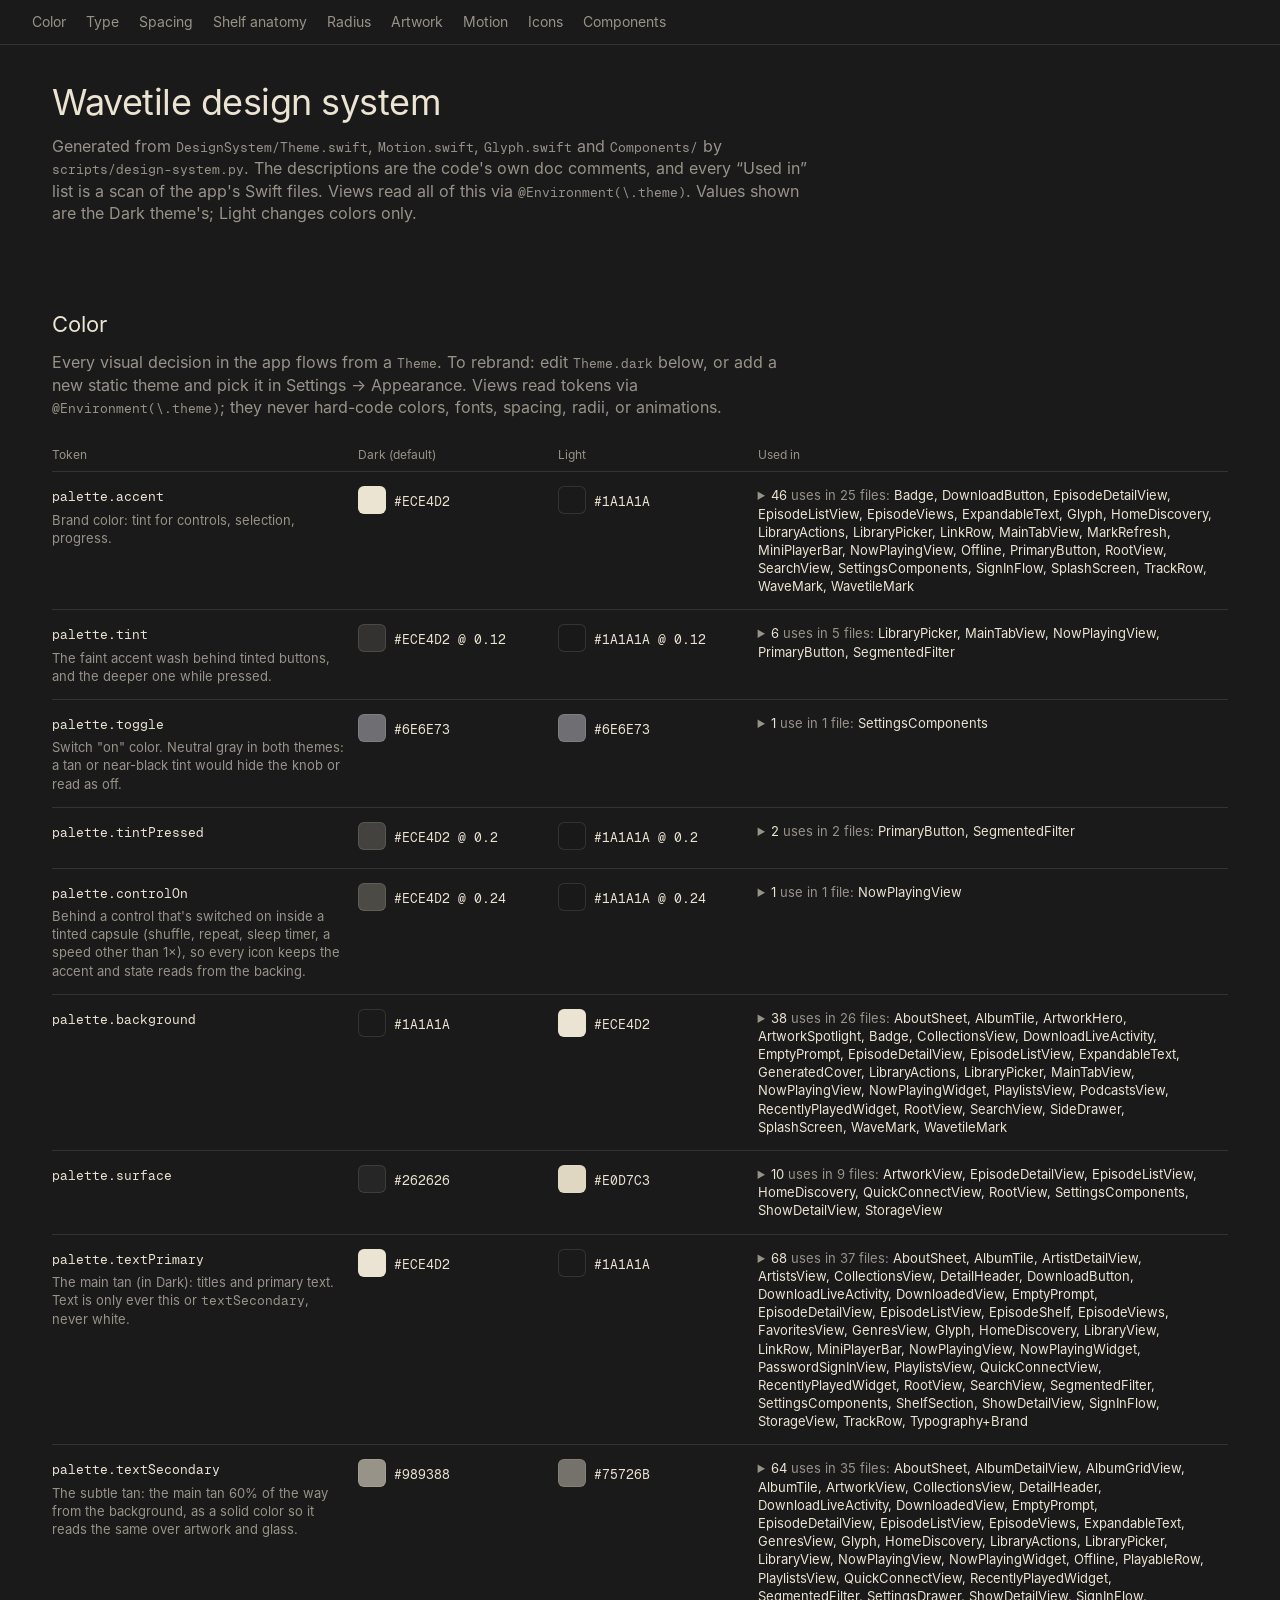
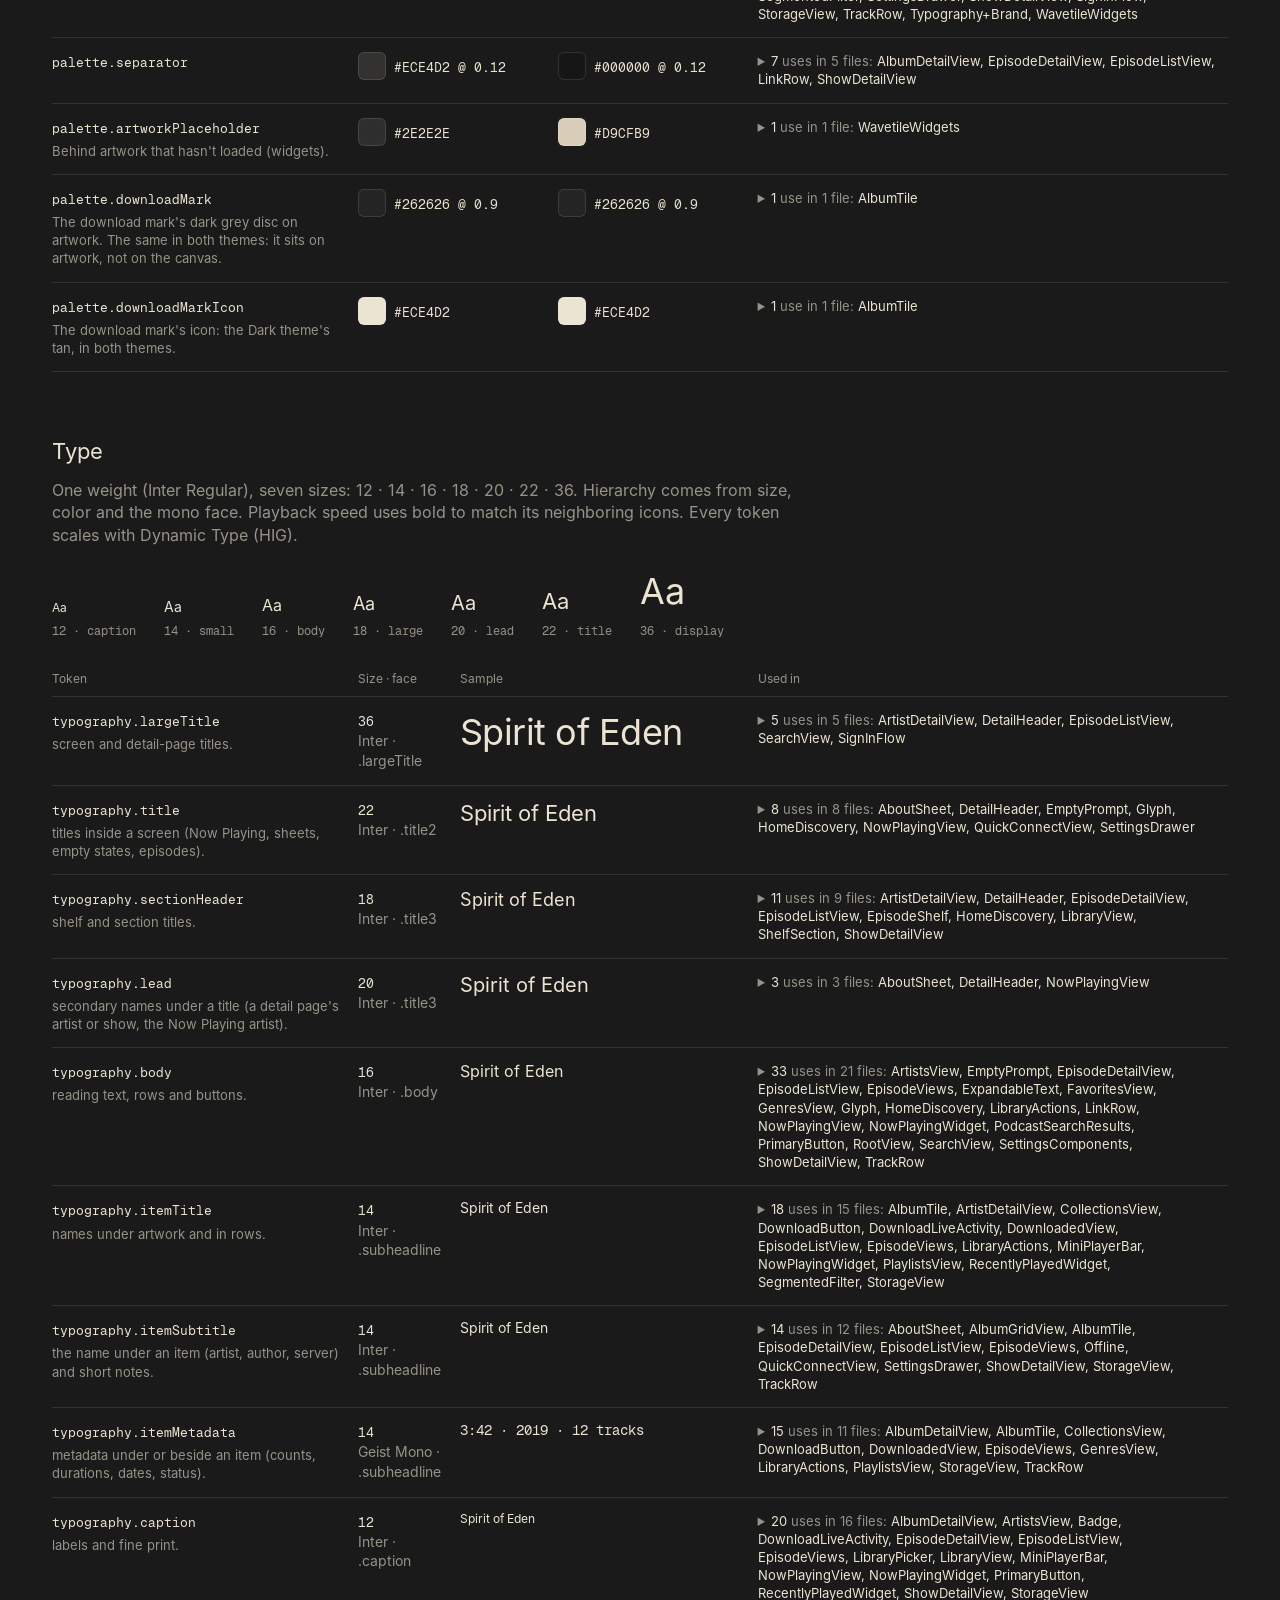
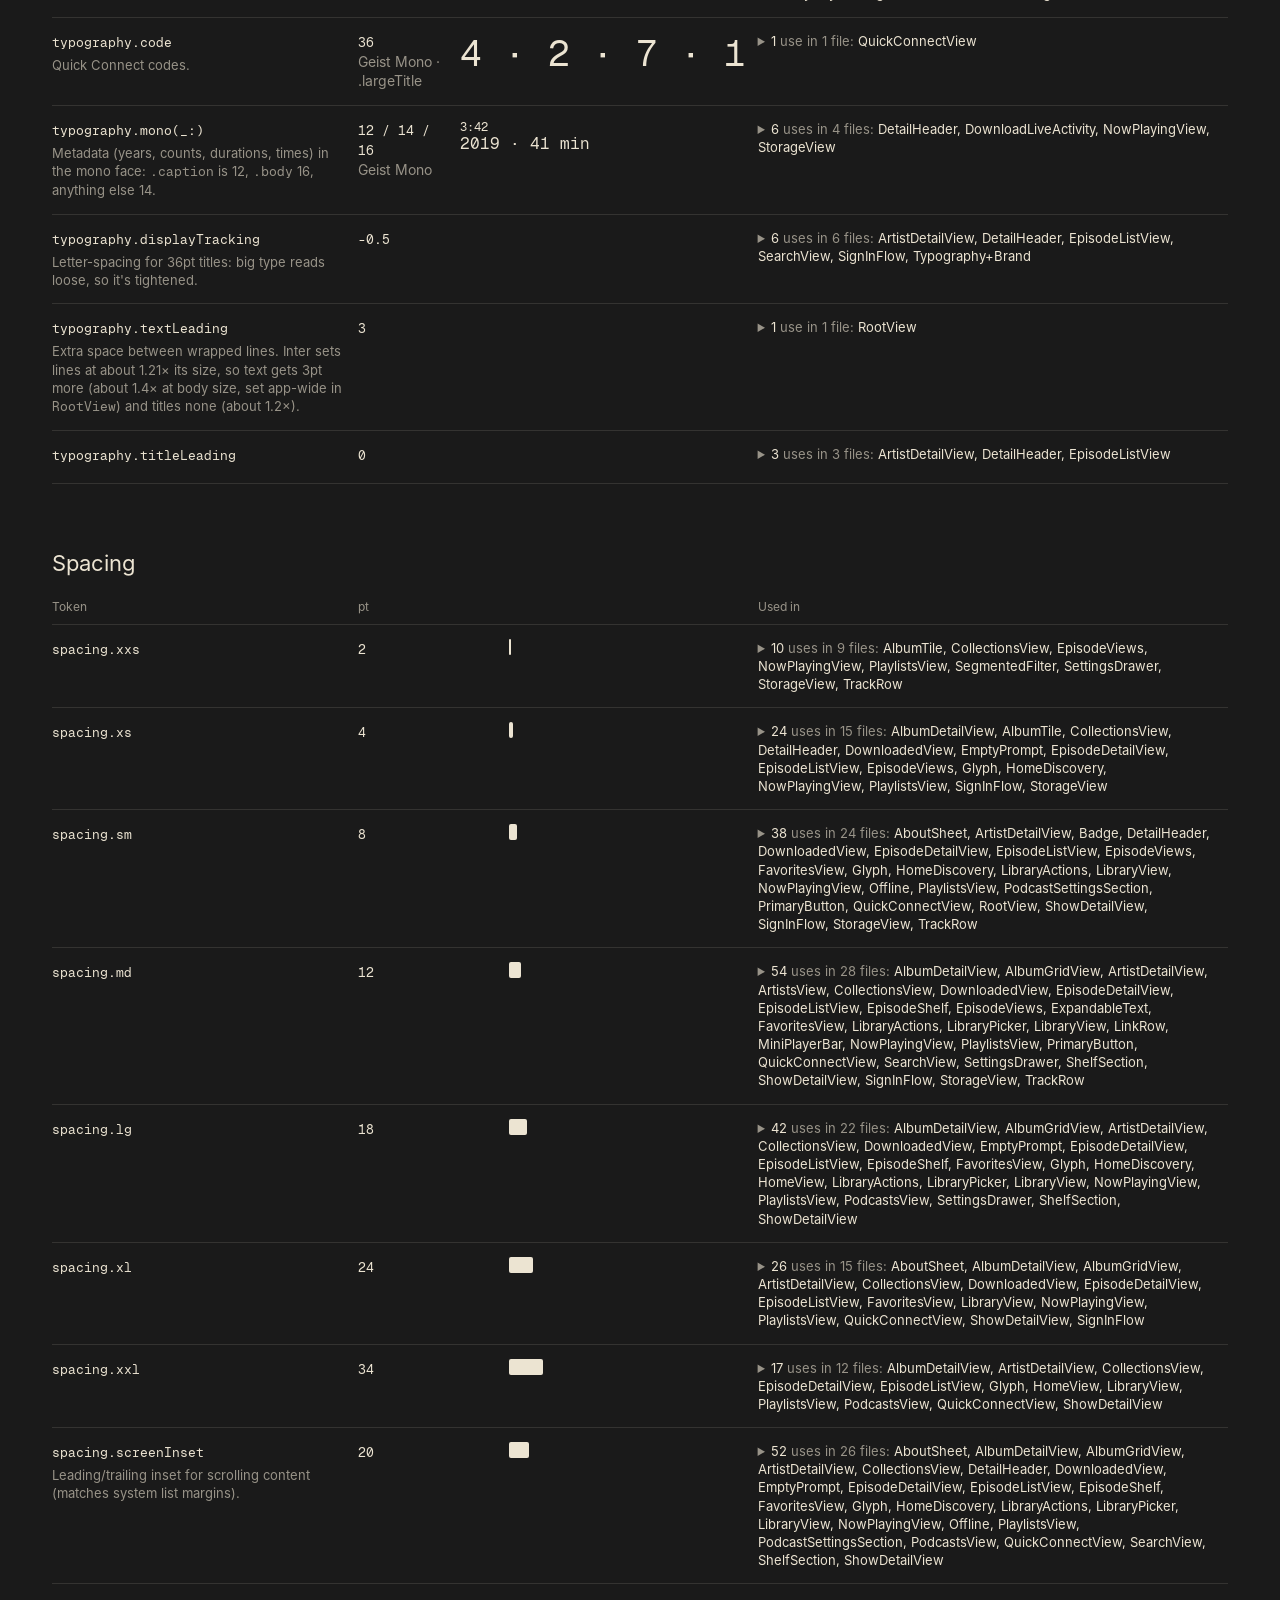
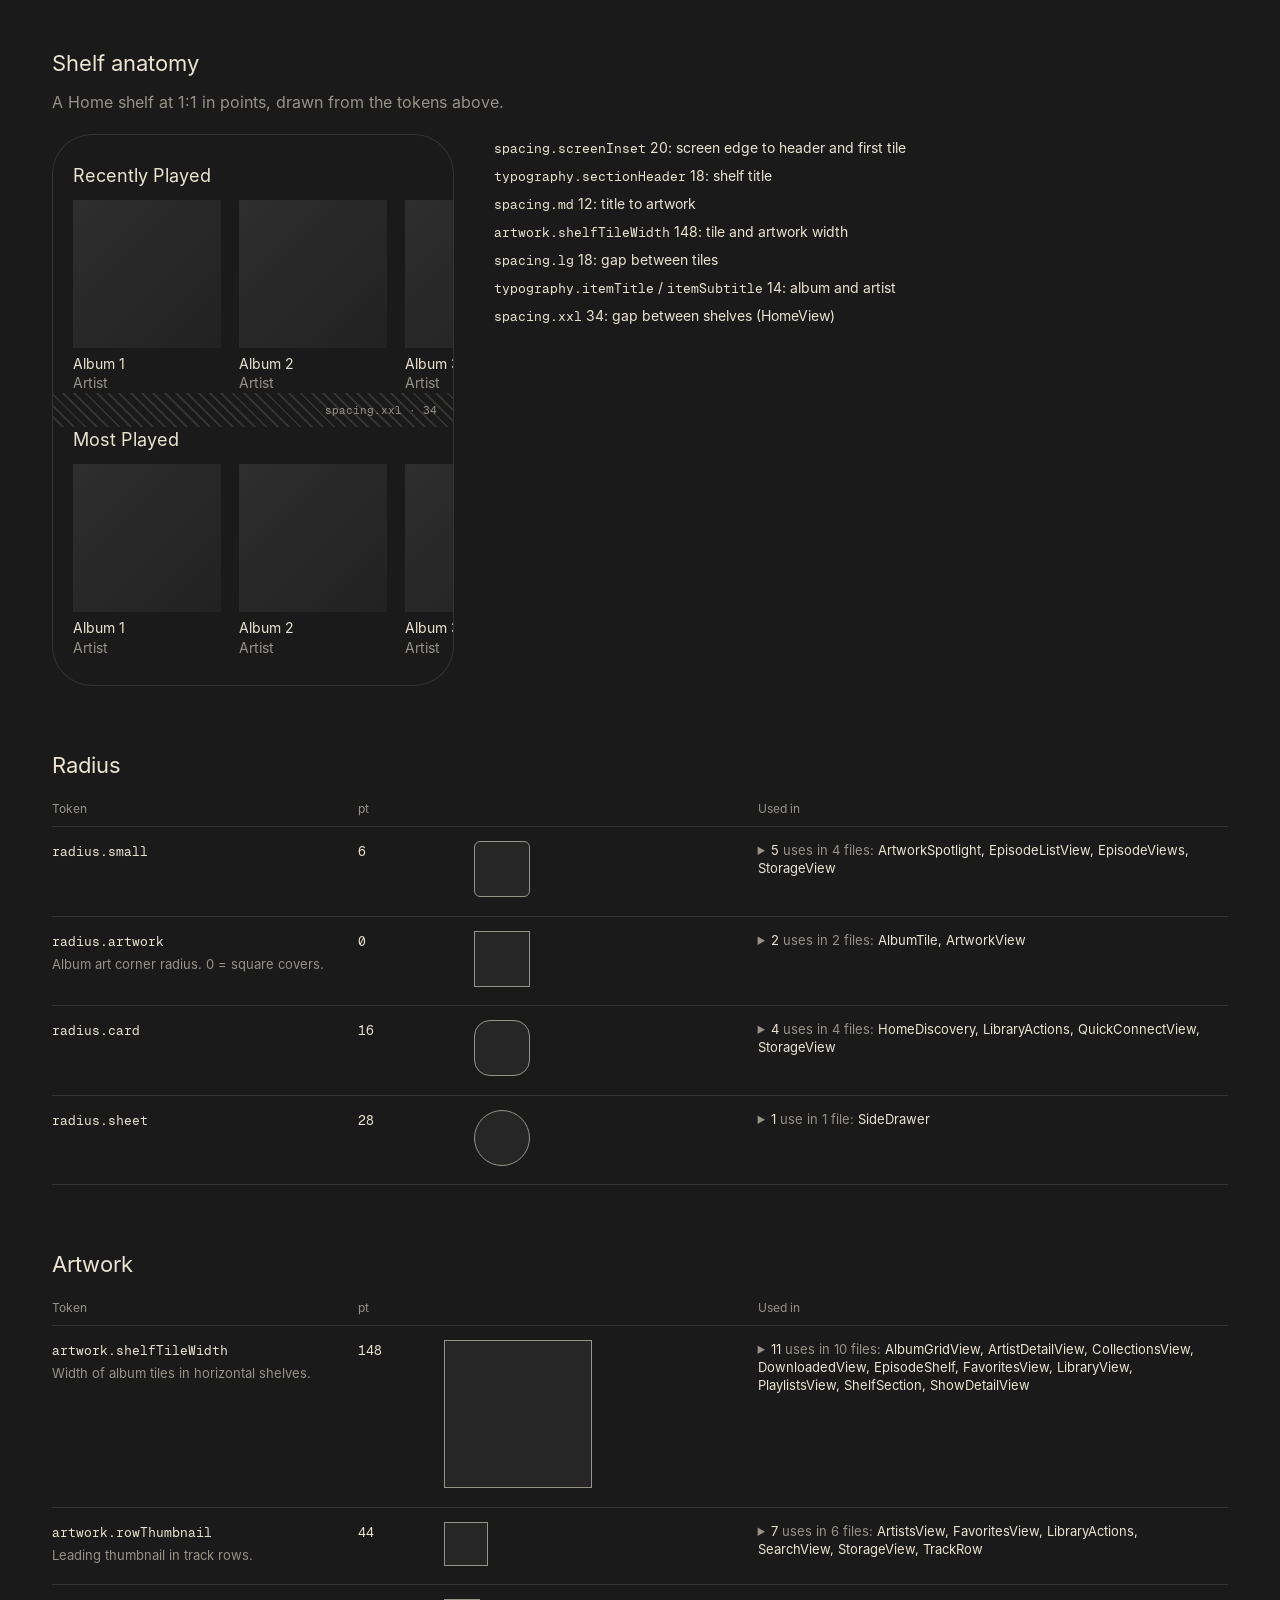
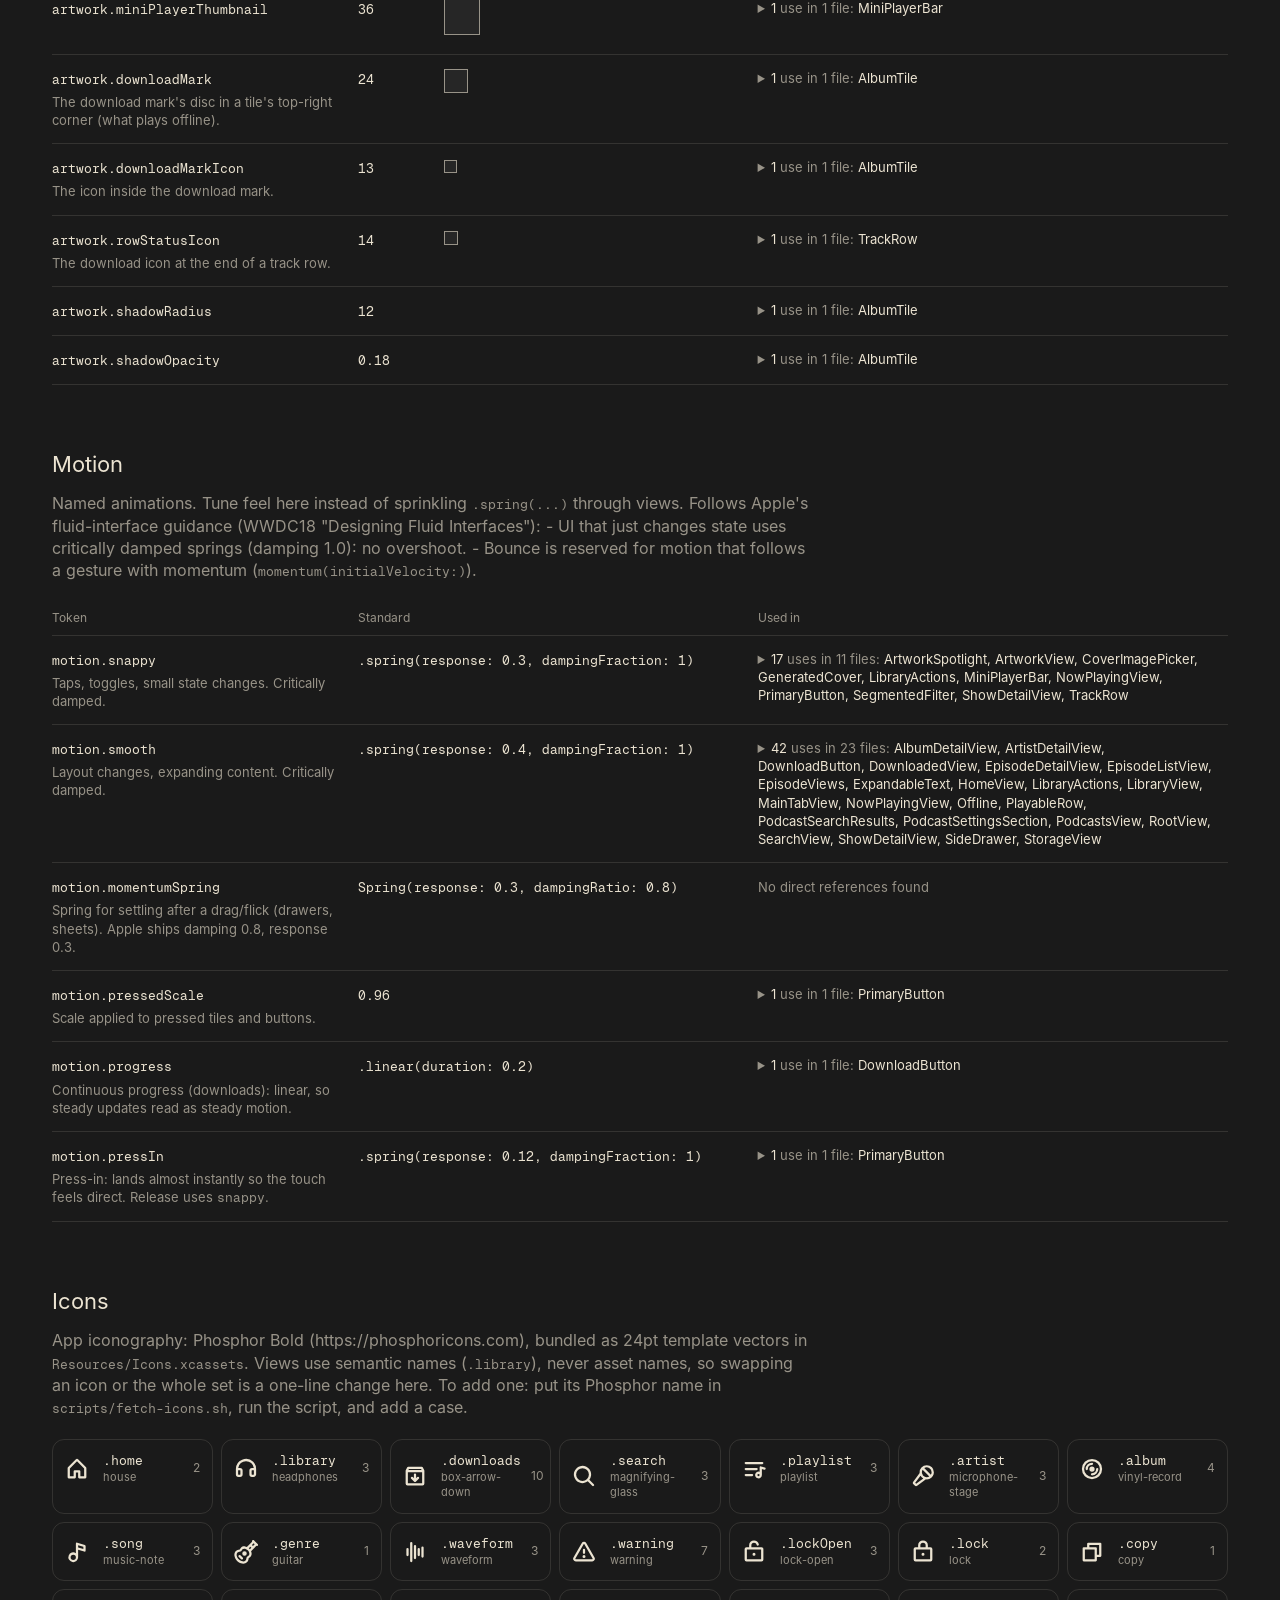
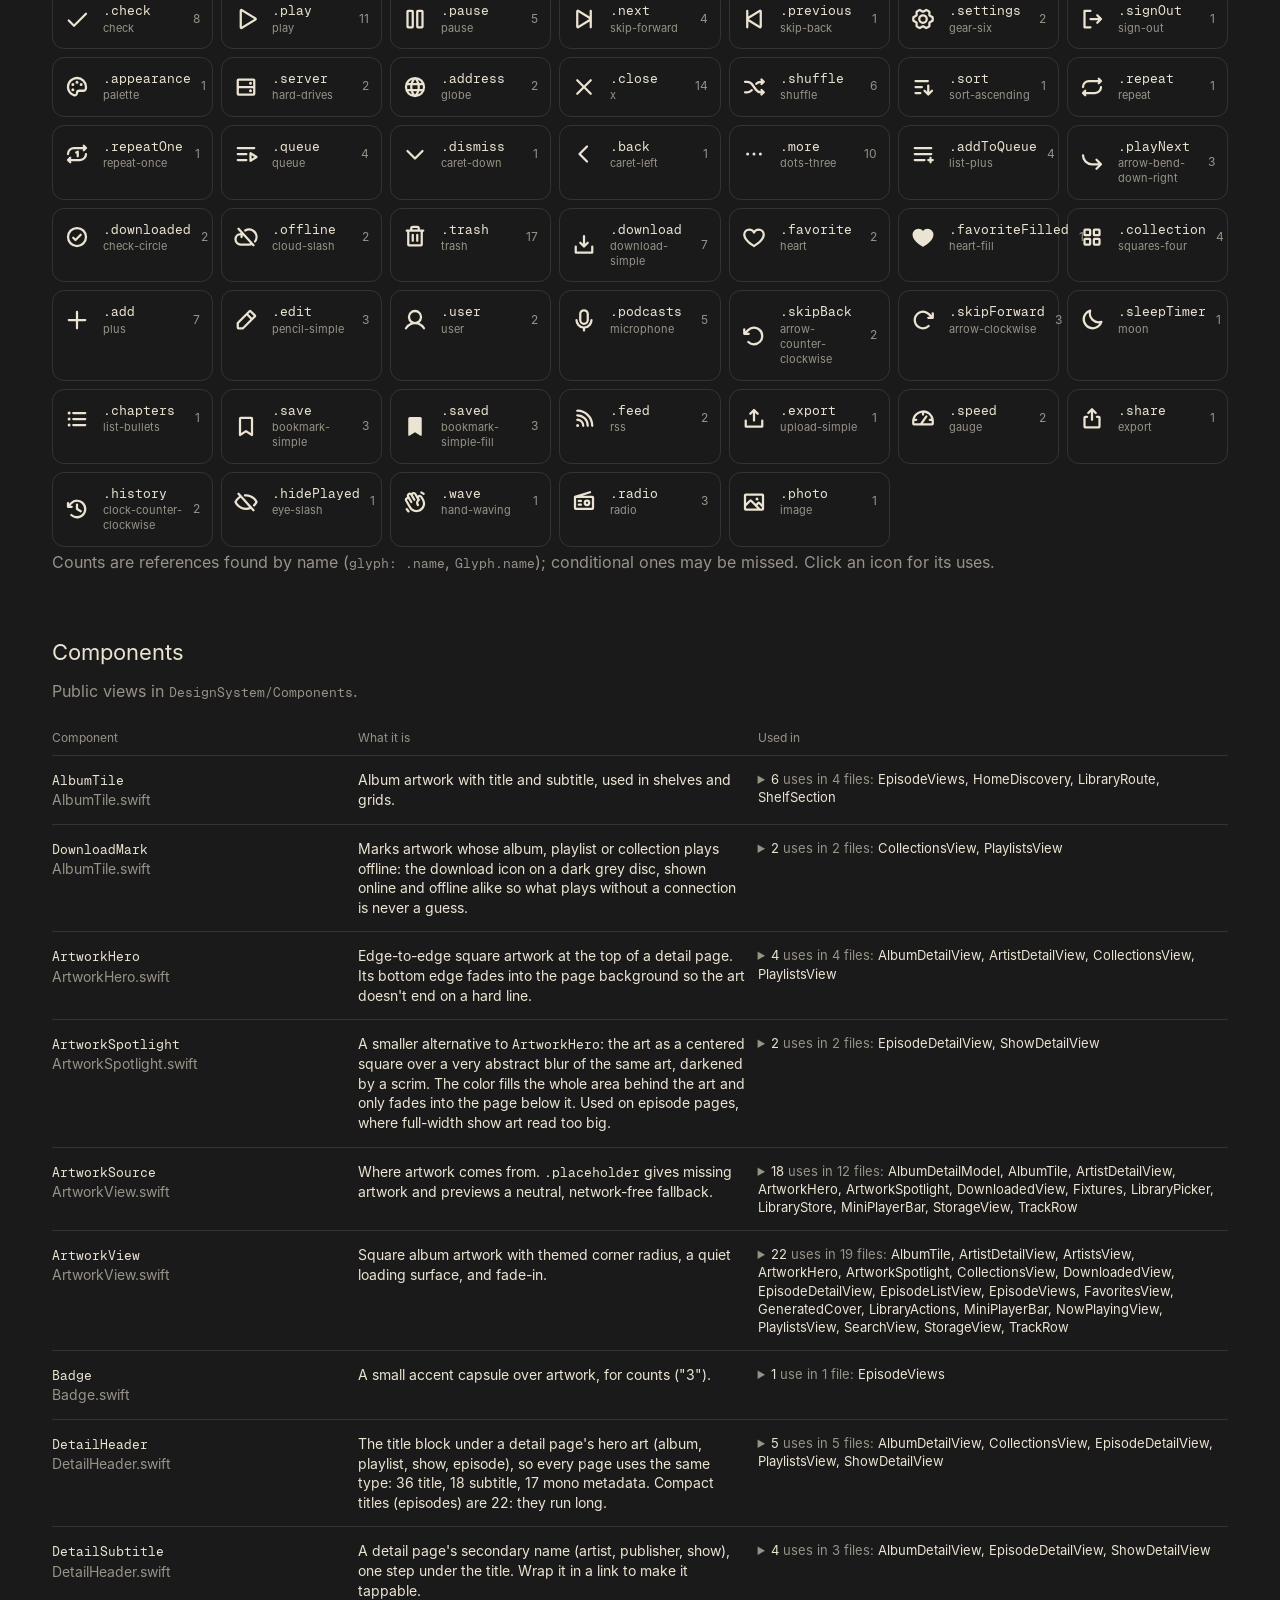
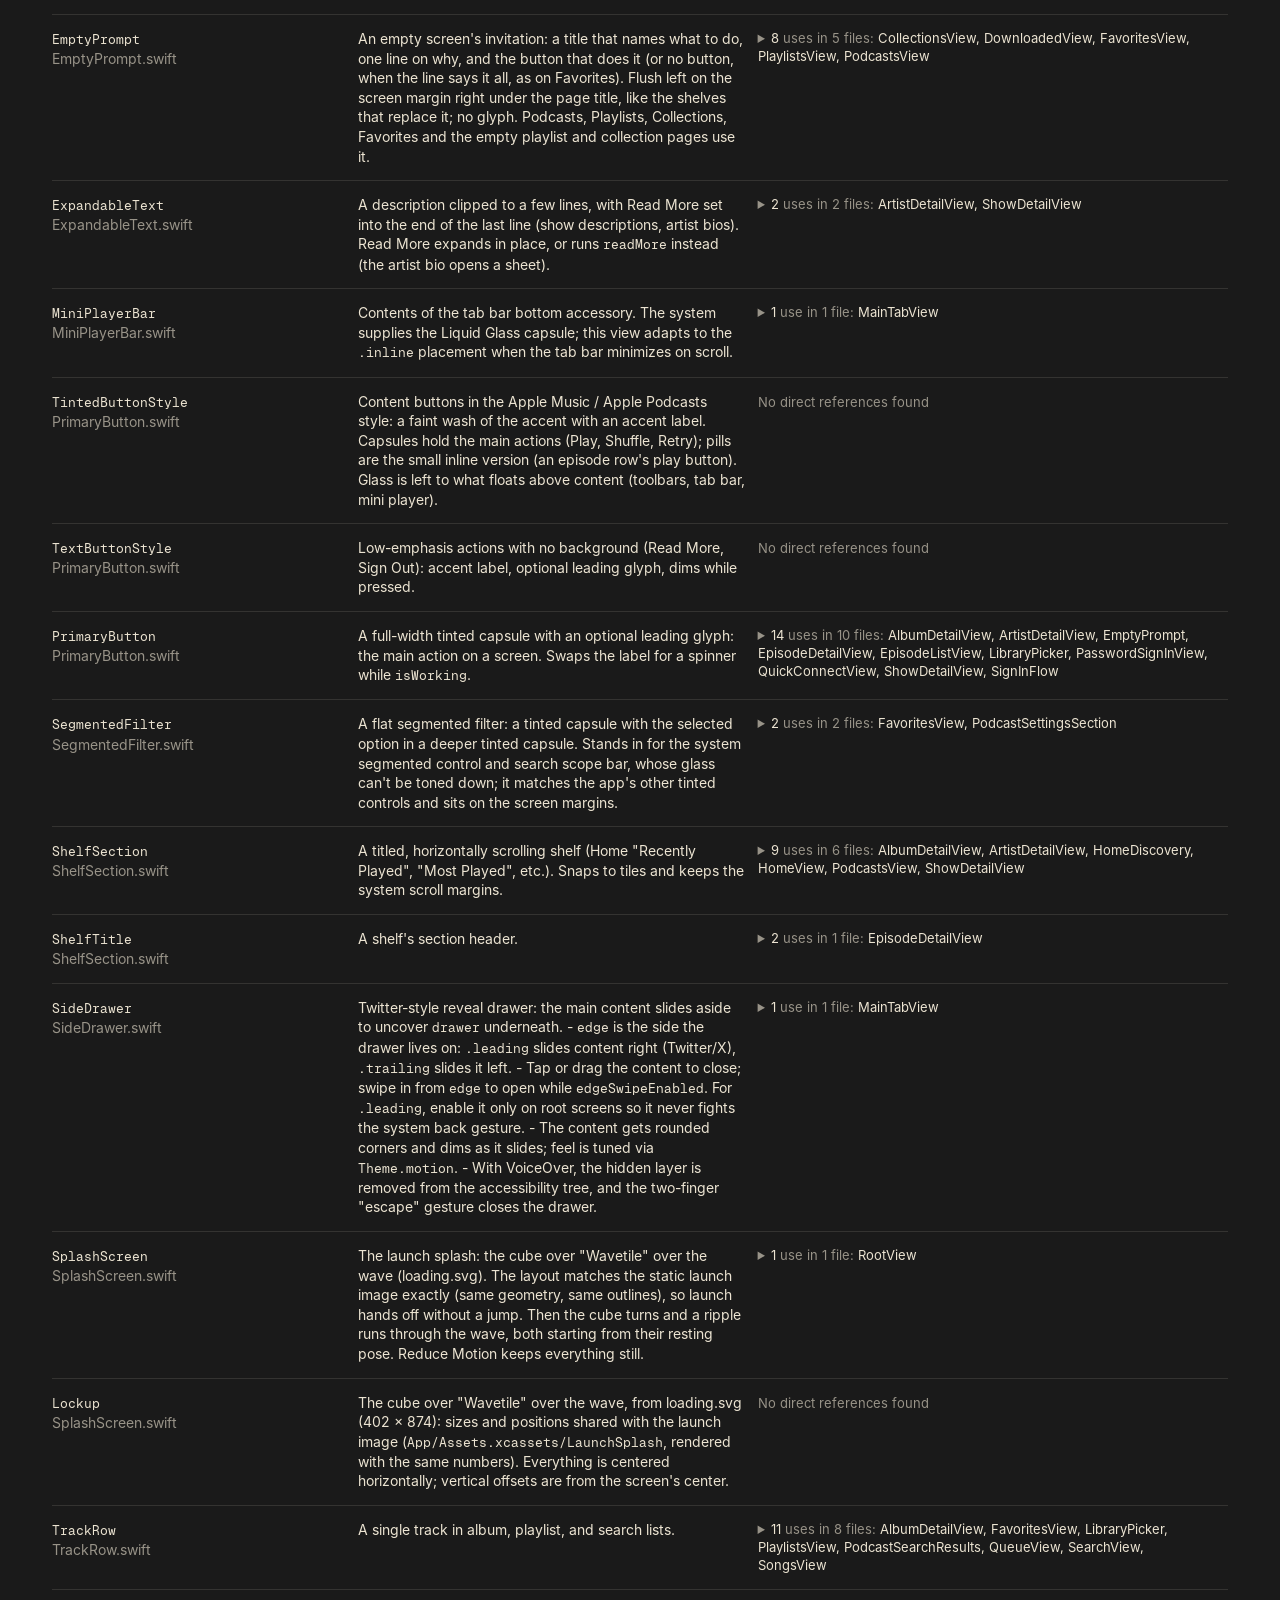
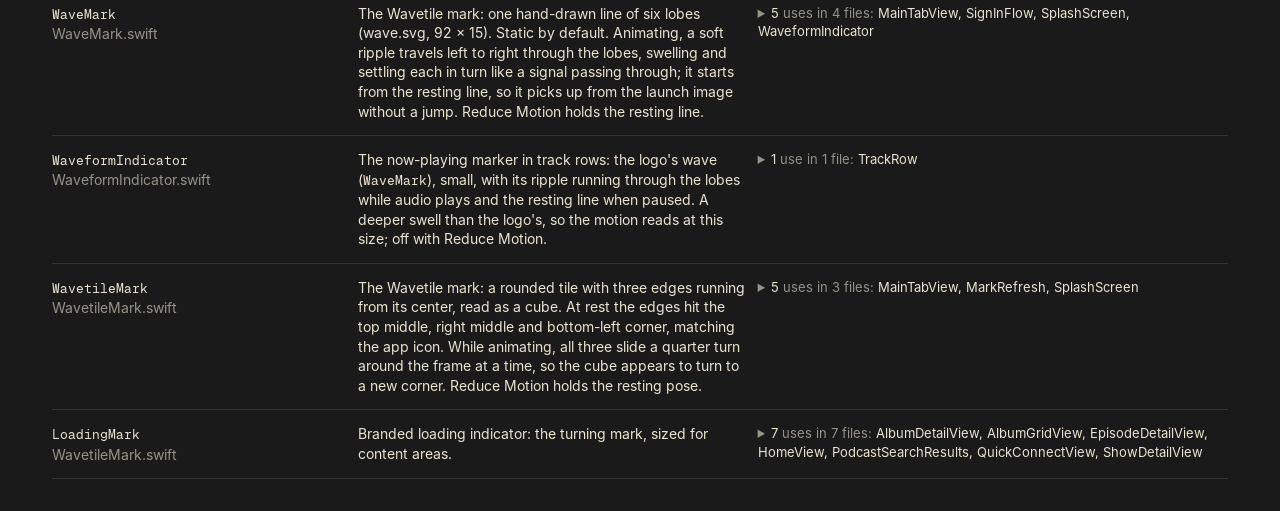
==== commit 83f82134: "Offline, simpler: downloaded albums, playlists and collections carry a download mark (dark grey disc" ====
--- a/docs/design-system.html
+++ b/docs/design-system.html
@@ -67,14 +67,14 @@
 “Used in” list is a scan of the app's Swift files. Views read all of this via <code>@Environment(\.theme)</code>.
 Values shown are the Dark theme's; Light changes colors only.</p>
 </header>
-<section id="color"><h2>Color</h2><p class=lead>Every visual decision in the app flows from a <code>Theme</code>.  To rebrand: edit <code>Theme.dark</code> below, or add a new static theme and pick it in Settings → Appearance. Views read tokens via <code>@Environment(\.theme)</code>; they never hard-code colors, fonts, spacing, radii, or animations.</p><table><tr><th>Token</th><th>Dark (default)</th><th>Light</th><th>Used in</th></tr><tr><td><code>palette.accent</code><p>Brand color: tint for controls, selection, progress.</p></td><td><span class="swatch" style="background:#ECE4D2"></span><code>#ECE4D2</code></td><td><span class="swatch" style="background:#1A1A1A"></span><code>#1A1A1A</code></td><td><details><summary><b>45</b> uses in 24 files: <span class="files">Badge, DownloadButton, EpisodeDetailView, EpisodeListView, EpisodeViews, ExpandableText, Glyph, HomeDiscovery, LibraryActions, LibraryPicker, LinkRow, MainTabView, MarkRefresh, MiniPlayerBar, NowPlayingView, PrimaryButton, RootView, SearchView, SettingsComponents, SignInFlow, SplashScreen, TrackRow, WaveMark, WavetileMark</span></summary><ul><li><span class="loc">DesignSystem/Components/Badge.swift:19</span><code>.background(theme.palette.accent, in: .capsule)</code></li><li><span class="loc">DesignSystem/Components/ExpandableText.swift:49</span><code>.foregroundStyle(theme.palette.accent)</code></li><li><span class="loc">DesignSystem/Components/MarkRefresh.swift:111</span><code>WavetileMark.draw(in: &amp;canvas, size: size, turn: turn, color: theme.palette.accent)</code></li><li><span class="loc">DesignSystem/Components/MiniPlayerBar.swift:78</span><code>.tint(theme.palette.accent)</code></li><li><span class="loc">DesignSystem/Components/MiniPlayerBar.swift:79</span><code>.foregroundStyle(theme.palette.accent)</code></li><li><span class="loc">DesignSystem/Components/PrimaryButton.swift:32</span><code>.foregroundStyle(theme.palette.accent)</code></li><li><span class="loc">DesignSystem/Components/PrimaryButton.swift:83</span><code>.foregroundStyle(theme.palette.accent)</code></li><li><span class="loc">DesignSystem/Components/PrimaryButton.swift:127</span><code>ProgressView().tint(theme.palette.accent)</code></li><li><span class="loc">DesignSystem/Components/SplashScreen.swift:18</span><code>Lockup.drawWord(in: &amp;canvas, center: CGPoint(x: size.width / 2, y: size.height / 2), color: theme.palette.accent)</code></li><li><span class="loc">DesignSystem/Components/TrackRow.swift:82</span><code>.foregroundStyle(theme.palette.accent)</code></li><li><span class="loc">DesignSystem/Components/WaveMark.swift:43</span><code>.stroke(color ?? theme.palette.accent, style: StrokeStyle(lineWidth: lineWidth ?? Self.lineWidth(forWidth: width), lineCap: .round))</code></li><li><span class="loc">DesignSystem/Components/WavetileMark.swift:29</span><code>Self.draw(in: &amp;canvas, size: canvasSize, turn: turn, color: color ?? theme.palette.accent)</code></li><li><span class="loc">DesignSystem/Glyph.swift:121</span><code>configuration.icon.foregroundStyle(theme.palette.accent)</code></li><li><span class="loc">Features/Auth/SignInFlow.swift:26</span><code>.foregroundStyle(theme.palette.accent)</code></li><li><span class="loc">Features/Downloads/DownloadButton.swift:117</span><code>.stroke(theme.palette.accent, style: StrokeStyle(lineWidth: 2.5, lineCap: .round))</code></li><li><span class="loc">Features/Home/HomeDiscovery.swift:57</span><code>.foregroundStyle(theme.palette.accent)</code></li><li><span class="loc">Features/Library/LibraryActions.swift:192</span><code>.foregroundStyle(theme.palette.accent)</code></li><li><span class="loc">Features/Library/LibraryActions.swift:237</span><code>.foregroundStyle(theme.palette.accent)</code></li><li><span class="loc">Features/Library/LibraryPicker.swift:97</span><code>Glyph.check.image.foregroundStyle(theme.palette.accent)</code></li><li><span class="loc">Features/Main/MainTabView.swift:92</span><code>tabLabel(&quot;Home&quot;, icon: Image(uiImage: WavetileMark.uiImage(color: theme.palette.accent)))</code></li><li><span class="loc">Features/Main/MainTabView.swift:272</span><code>tabLabel(title, icon: glyph.image(color: theme.palette.accent))</code></li><li><span class="loc">Features/Main/MainTabView.swift:322</span><code>.foregroundStyle(theme.palette.accent)</code></li><li><span class="loc">Features/Main/MainTabView.swift:422</span><code>.foregroundStyle(theme.palette.accent)</code></li><li><span class="loc">Features/Navigation/LinkRow.swift:16</span><code>.foregroundStyle(theme.palette.accent)</code></li><li><span class="loc">Features/Player/NowPlayingView.swift:257</span><code>.foregroundStyle(theme.palette.accent)</code></li><li><span class="loc">Features/Player/NowPlayingView.swift:274</span><code>.foregroundStyle(theme.palette.accent)</code></li><li><span class="loc">Features/Player/NowPlayingView.swift:284</span><code>.foregroundStyle(theme.palette.accent)</code></li><li><span class="loc">Features/Player/NowPlayingView.swift:303</span><code>.foregroundStyle(theme.palette.accent)</code></li><li><span class="loc">Features/Player/NowPlayingView.swift:325</span><code>.foregroundStyle(theme.palette.accent)</code></li><li><span class="loc">Features/Player/NowPlayingView.swift:350</span><code>.foregroundStyle(theme.palette.accent)</code></li><li><span class="loc">Features/Player/NowPlayingView.swift:375</span><code>Capsule().fill(dragProgress == nil ? theme.palette.textPrimary : theme.palette.accent)</code></li><li><span class="loc">Features/Player/NowPlayingView.swift:440</span><code>RoutePicker(tint: UIColor(theme.palette.accent))</code></li><li><span class="loc">Features/Player/NowPlayingView.swift:518</span><code>.foregroundStyle(theme.palette.accent)</code></li><li><span class="loc">Features/Player/NowPlayingView.swift:585</span><code>.foregroundStyle(theme.palette.accent)</code></li><li><span class="loc">Features/Player/NowPlayingView.swift:673</span><code>.foregroundStyle(isCurrent ? theme.palette.accent : theme.palette.textPrimary)</code></li><li><span class="loc">Features/Podcasts/EpisodeDetailView.swift:145</span><code>.tint(theme.palette.accent)</code></li><li><span class="loc">Features/Podcasts/EpisodeDetailView.swift:160</span><code>.tint(theme.palette.accent)</code></li><li><span class="loc">Features/Podcasts/EpisodeListView.swift:217</span><code>.foregroundStyle(theme.palette.accent)</code></li><li><span class="loc">Features/Podcasts/EpisodeListView.swift:243</span><code>.foregroundStyle(theme.palette.accent)</code></li><li><span class="loc">Features/Podcasts/EpisodeViews.swift:45</span><code>.foregroundStyle(theme.palette.accent)</code></li><li><span class="loc">Features/Podcasts/EpisodeViews.swift:93</span><code>.tint(theme.palette.accent)</code></li><li><span class="loc">Features/Podcasts/EpisodeViews.swift:254</span><code>.foregroundStyle(theme.palette.accent)</code></li><li><span class="loc">Features/RootView.swift:63</span><code>.tint(app.theme.palette.accent)</code></li><li><span class="loc">Features/Search/SearchView.swift:188</span><code>.foregroundStyle(theme.palette.accent)</code></li><li><span class="loc">Features/Settings/SettingsComponents.swift:100</span><code>.foregroundStyle(theme.palette.accent)</code></li></ul></details></td></tr><tr><td><code>palette.tint</code><p>The faint accent wash behind tinted buttons, and the deeper one while pressed.</p></td><td><span class="swatch" style="background:rgba(236,228,210,0.12)"></span><code>#ECE4D2 @ 0.12</code></td><td><span class="swatch" style="background:rgba(26,26,26,0.12)"></span><code>#1A1A1A @ 0.12</code></td><td><details><summary><b>6</b> uses in 5 files: <span class="files">LibraryPicker, MainTabView, NowPlayingView, PrimaryButton, SegmentedFilter</span></summary><ul><li><span class="loc">DesignSystem/Components/PrimaryButton.swift:33</span><code>.background(pressed ? theme.palette.tintPressed : theme.palette.tint, in: .capsule)</code></li><li><span class="loc">DesignSystem/Components/SegmentedFilter.swift:42</span><code>.background(theme.palette.tint, in: .capsule)</code></li><li><span class="loc">Features/Library/LibraryPicker.swift:103</span><code>.listRowBackground(picked.contains(item.id) ? theme.palette.tint : Color.clear)</code></li><li><span class="loc">Features/Main/MainTabView.swift:397</span><code>.overlay(shape.fill(theme.palette.tint))</code></li><li><span class="loc">Features/Player/NowPlayingView.swift:103</span><code>.background(theme.palette.tint, in: .capsule)</code></li><li><span class="loc">Features/Player/NowPlayingView.swift:259</span><code>.background(theme.palette.tint, in: .circle)</code></li></ul></details></td></tr><tr><td><code>palette.toggle</code><p>Switch &quot;on&quot; color. Neutral gray in both themes: a tan or near-black tint would hide the knob or read as off.</p></td><td><span class="swatch" style="background:#6E6E73"></span><code>#6E6E73</code></td><td><span class="swatch" style="background:#6E6E73"></span><code>#6E6E73</code></td><td><details><summary><b>1</b> use in 1 file: <span class="files">SettingsComponents</span></summary><ul><li><span class="loc">Features/Settings/SettingsComponents.swift:36</span><code>.tint(theme.palette.toggle)</code></li></ul></details></td></tr><tr><td><code>palette.tintPressed</code><p></p></td><td><span class="swatch" style="background:rgba(236,228,210,0.2)"></span><code>#ECE4D2 @ 0.2</code></td><td><span class="swatch" style="background:rgba(26,26,26,0.2)"></span><code>#1A1A1A @ 0.2</code></td><td><details><summary><b>2</b> uses in 2 files: <span class="files">PrimaryButton, SegmentedFilter</span></summary><ul><li><span class="loc">DesignSystem/Components/PrimaryButton.swift:33</span><code>.background(pressed ? theme.palette.tintPressed : theme.palette.tint, in: .capsule)</code></li><li><span class="loc">DesignSystem/Components/SegmentedFilter.swift:31</span><code>.fill(theme.palette.tintPressed)</code></li></ul></details></td></tr><tr><td><code>palette.controlOn</code><p>Behind a control that&#x27;s switched on inside a tinted capsule (shuffle, repeat, sleep timer, a speed other than 1×), so every icon keeps the accent and state reads from the backing.</p></td><td><span class="swatch" style="background:rgba(236,228,210,0.24)"></span><code>#ECE4D2 @ 0.24</code></td><td><span class="swatch" style="background:rgba(26,26,26,0.24)"></span><code>#1A1A1A @ 0.24</code></td><td><details><summary><b>1</b> use in 1 file: <span class="files">NowPlayingView</span></summary><ul><li><span class="loc">Features/Player/NowPlayingView.swift:549</span><code>.fill(theme.palette.controlOn)</code></li></ul></details></td></tr><tr><td><code>palette.background</code><p></p></td><td><span class="swatch" style="background:#1A1A1A"></span><code>#1A1A1A</code></td><td><span class="swatch" style="background:#ECE4D2"></span><code>#ECE4D2</code></td><td><details><summary><b>38</b> uses in 26 files: <span class="files">AboutSheet, AlbumTile, ArtworkHero, ArtworkSpotlight, Badge, CollectionsView, DownloadLiveActivity, EmptyPrompt, EpisodeDetailView, EpisodeListView, ExpandableText, GeneratedCover, LibraryActions, LibraryPicker, MainTabView, NowPlayingView, NowPlayingWidget, PlaylistsView, PodcastsView, RecentlyPlayedWidget, RootView, SearchView, SideDrawer, SplashScreen, WaveMark, WavetileMark</span></summary><ul><li><span class="loc">DesignSystem/Components/AlbumTile.swift:29</span><code>.fill(theme.palette.background)</code></li><li><span class="loc">DesignSystem/Components/ArtworkHero.swift:18</span><code>LinearGradient(stops: Self.fade.map { .init(color: theme.palette.background.opacity($0.opacity), location: $0.location) },</code></li><li><span class="loc">DesignSystem/Components/ArtworkSpotlight.swift:57</span><code>.init(color: theme.palette.background.opacity(t * t * (3 - 2 * t)), location: t)</code></li><li><span class="loc">DesignSystem/Components/Badge.swift:16</span><code>.foregroundStyle(theme.palette.background)</code></li><li><span class="loc">DesignSystem/Components/EmptyPrompt.swift:44</span><code>.background(Theme.dark.palette.background)</code></li><li><span class="loc">DesignSystem/Components/ExpandableText.swift:55</span><code>.init(color: theme.palette.background.opacity(0), location: 0),</code></li><li><span class="loc">DesignSystem/Components/ExpandableText.swift:56</span><code>.init(color: theme.palette.background, location: 0.42),</code></li><li><span class="loc">DesignSystem/Components/GeneratedCover.swift:22</span><code>Color(cgColor: Spec(seed: seed).palette.background)</code></li><li><span class="loc">DesignSystem/Components/GeneratedCover.swift:411</span><code>cg.setFillColor(spec.palette.background)</code></li><li><span class="loc">DesignSystem/Components/GeneratedCover.swift:415</span><code>let backgroundInk = CoverArt.contrastInk(on: spec.palette.background)</code></li><li><span class="loc">DesignSystem/Components/SideDrawer.swift:89</span><code>.background(theme.palette.background.ignoresSafeArea())</code></li><li><span class="loc">DesignSystem/Components/SplashScreen.swift:16</span><code>theme.palette.background</code></li><li><span class="loc">DesignSystem/Components/WaveMark.swift:153</span><code>.background(Theme.dark.palette.background)</code></li><li><span class="loc">DesignSystem/Components/WavetileMark.swift:137</span><code>.background(Theme.dark.palette.background)</code></li><li><span class="loc">Features/Library/AboutSheet.swift:56</span><code>.presentationBackground(theme.palette.background)</code></li><li><span class="loc">Features/Library/CollectionsView.swift:233</span><code>.presentationBackground(theme.palette.background)</code></li><li><span class="loc">Features/Library/LibraryActions.swift:146</span><code>.presentationBackground(theme.palette.background)</code></li><li><span class="loc">Features/Library/LibraryActions.swift:151</span><code>.presentationBackground(theme.palette.background)</code></li><li><span class="loc">Features/Library/LibraryPicker.swift:64</span><code>.background(theme.palette.background, in: .capsule)</code></li><li><span class="loc">Features/Library/LibraryPicker.swift:71</span><code>stops: [.init(color: theme.palette.background.opacity(0), location: 0),</code></li><li><span class="loc">Features/Library/LibraryPicker.swift:72</span><code>.init(color: theme.palette.background, location: 0.4)],</code></li><li><span class="loc">Features/Library/PlaylistsView.swift:223</span><code>.presentationBackground(theme.palette.background)</code></li><li><span class="loc">Features/Library/PlaylistsView.swift:227</span><code>.presentationBackground(theme.palette.background)</code></li><li><span class="loc">Features/Main/MainTabView.swift:157</span><code>.presentationBackground(theme.palette.background)</code></li><li><span class="loc">Features/Main/MainTabView.swift:396</span><code>shape.fill(theme.palette.background)</code></li><li><span class="loc">Features/Player/NowPlayingView.swift:50</span><code>.background(theme.palette.background.ignoresSafeArea())</code></li><li><span class="loc">Features/Player/NowPlayingView.swift:54</span><code>.presentationBackground(theme.palette.background)</code></li><li><span class="loc">Features/Player/NowPlayingView.swift:59</span><code>.presentationBackground(theme.palette.background)</code></li><li><span class="loc">Features/Podcasts/EpisodeDetailView.swift:331</span><code>.presentationBackground(theme.palette.background)</code></li><li><span class="loc">Features/Podcasts/EpisodeListView.swift:158</span><code>.presentationBackground(theme.palette.background)</code></li><li><span class="loc">Features/Podcasts/EpisodeListView.swift:227</span><code>.background(theme.palette.background.ignoresSafeArea())</code></li><li><span class="loc">Features/Podcasts/PodcastsView.swift:46</span><code>.presentationBackground(theme.palette.background)</code></li><li><span class="loc">Features/RootView.swift:65</span><code>.background(app.theme.palette.background.ignoresSafeArea())</code></li><li><span class="loc">Features/Search/SearchView.swift:59</span><code>.background(theme.palette.background)</code></li><li><span class="loc">Widgets/DownloadLiveActivity.swift:27</span><code>.activityBackgroundTint(Theme.dark.palette.background)</code></li><li><span class="loc">Widgets/NowPlayingWidget.swift:31</span><code>.containerBackground(Theme.dark.palette.background, for: .widget)</code></li><li><span class="loc">Widgets/NowPlayingWidget.swift:123</span><code>.foregroundStyle(Theme.dark.palette.background)</code></li><li><span class="loc">Widgets/RecentlyPlayedWidget.swift:32</span><code>.containerBackground(Theme.dark.palette.background, for: .widget)</code></li></ul></details></td></tr><tr><td><code>palette.surface</code><p></p></td><td><span class="swatch" style="background:#262626"></span><code>#262626</code></td><td><span class="swatch" style="background:#E0D7C3"></span><code>#E0D7C3</code></td><td><details><summary><b>10</b> uses in 9 files: <span class="files">ArtworkView, EpisodeDetailView, EpisodeListView, HomeDiscovery, QuickConnectView, RootView, SettingsComponents, ShowDetailView, StorageView</span></summary><ul><li><span class="loc">DesignSystem/Components/ArtworkView.swift:81</span><code>theme.palette.surface</code></li><li><span class="loc">Features/Auth/QuickConnectView.swift:67</span><code>.background(theme.palette.surface, in: .rect(cornerRadius: theme.radius.card))</code></li><li><span class="loc">Features/Downloads/StorageView.swift:174</span><code>.background(theme.palette.surface, in: .rect(cornerRadius: theme.radius.card))</code></li><li><span class="loc">Features/Home/HomeDiscovery.swift:41</span><code>.background(theme.palette.surface, in: .rect(cornerRadius: theme.radius.card))</code></li><li><span class="loc">Features/Podcasts/EpisodeDetailView.swift:262</span><code>.background(theme.palette.surface)</code></li><li><span class="loc">Features/Podcasts/EpisodeListView.swift:134</span><code>.background(theme.palette.surface, in: .rect(cornerRadius: 8))</code></li><li><span class="loc">Features/Podcasts/ShowDetailView.swift:330</span><code>.background(theme.palette.surface, in: .capsule)</code></li><li><span class="loc">Features/RootView.swift:39</span><code>.background(app.theme.palette.surface)</code></li><li><span class="loc">Features/Settings/SettingsComponents.swift:22</span><code>styled(List(selection: selection) { Group { content }.listRowBackground(theme.palette.surface) }.listStyle(.insetGrouped))</code></li><li><span class="loc">Features/Settings/SettingsComponents.swift:24</span><code>styled(Form { Group { content }.listRowBackground(theme.palette.surface) })</code></li></ul></details></td></tr><tr><td><code>palette.textPrimary</code><p>The main tan (in Dark): titles and primary text. Text is only ever this or <code>textSecondary</code>, never white.</p></td><td><span class="swatch" style="background:#ECE4D2"></span><code>#ECE4D2</code></td><td><span class="swatch" style="background:#1A1A1A"></span><code>#1A1A1A</code></td><td><details><summary><b>68</b> uses in 37 files: <span class="files">AboutSheet, AlbumTile, ArtistDetailView, ArtistsView, CollectionsView, DetailHeader, DownloadButton, DownloadLiveActivity, DownloadedView, EmptyPrompt, EpisodeDetailView, EpisodeListView, EpisodeShelf, EpisodeViews, FavoritesView, GenresView, Glyph, HomeDiscovery, LibraryView, LinkRow, MiniPlayerBar, NowPlayingView, NowPlayingWidget, PasswordSignInView, PlaylistsView, QuickConnectView, RecentlyPlayedWidget, RootView, SearchView, SegmentedFilter, SettingsComponents, ShelfSection, ShowDetailView, SignInFlow, StorageView, TrackRow, Typography+Brand</span></summary><ul><li><span class="loc">DesignSystem/Components/AlbumTile.swift:35</span><code>.foregroundStyle(theme.palette.textPrimary)</code></li><li><span class="loc">DesignSystem/Components/DetailHeader.swift:29</span><code>.foregroundStyle(theme.palette.textPrimary)</code></li><li><span class="loc">DesignSystem/Components/DetailHeader.swift:67</span><code>.foregroundStyle(theme.palette.textPrimary)</code></li><li><span class="loc">DesignSystem/Components/EmptyPrompt.swift:25</span><code>.foregroundStyle(theme.palette.textPrimary)</code></li><li><span class="loc">DesignSystem/Components/MiniPlayerBar.swift:48</span><code>.foregroundStyle(theme.palette.textPrimary)</code></li><li><span class="loc">DesignSystem/Components/MiniPlayerBar.swift:54</span><code>.foregroundStyle(theme.palette.textPrimary)</code></li><li><span class="loc">DesignSystem/Components/SegmentedFilter.swift:26</span><code>.foregroundStyle(isSelected ? theme.palette.textPrimary : theme.palette.textSecondary)</code></li><li><span class="loc">DesignSystem/Components/ShelfSection.swift:58</span><code>.foregroundStyle(theme.palette.textPrimary)</code></li><li><span class="loc">DesignSystem/Components/TrackRow.swift:39</span><code>.foregroundStyle(theme.palette.textPrimary)</code></li><li><span class="loc">DesignSystem/Glyph.swift:119</span><code>configuration.title.foregroundStyle(theme.palette.textPrimary)</code></li><li><span class="loc">DesignSystem/Glyph.swift:180</span><code>.foregroundStyle(theme.palette.textPrimary)</code></li><li><span class="loc">DesignSystem/Typography+Brand.swift:57</span><code>let dark = UIColor(Theme.dark.palette.textPrimary), light = UIColor(Theme.light.palette.textPrimary)</code></li><li><span class="loc">Features/Auth/PasswordSignInView.swift:31</span><code>Label(error, glyph: .warning).foregroundStyle(theme.palette.textPrimary)</code></li><li><span class="loc">Features/Auth/QuickConnectView.swift:25</span><code>.foregroundStyle(theme.palette.textPrimary)</code></li><li><span class="loc">Features/Auth/SignInFlow.swift:77</span><code>.foregroundStyle(theme.palette.textPrimary)</code></li><li><span class="loc">Features/Auth/SignInFlow.swift:82</span><code>.foregroundStyle(theme.palette.textPrimary)</code></li><li><span class="loc">Features/Downloads/DownloadButton.swift:114</span><code>Circle().stroke(theme.palette.textPrimary.opacity(0.2), lineWidth: 2.5)</code></li><li><span class="loc">Features/Downloads/DownloadedView.swift:151</span><code>.foregroundStyle(theme.palette.textPrimary)</code></li><li><span class="loc">Features/Downloads/StorageView.swift:170</span><code>.foregroundStyle(theme.palette.textPrimary)</code></li><li><span class="loc">Features/Downloads/StorageView.swift:186</span><code>Text(title).font(theme.typography.itemTitle).foregroundStyle(theme.palette.textPrimary)</code></li><li><span class="loc">Features/Home/HomeDiscovery.swift:23</span><code>.foregroundStyle(theme.palette.textPrimary)</code></li><li><span class="loc">Features/Home/HomeDiscovery.swift:151</span><code>.foregroundStyle(theme.palette.textPrimary)</code></li><li><span class="loc">Features/Library/AboutSheet.swift:26</span><code>.foregroundStyle(theme.palette.textPrimary)</code></li><li><span class="loc">Features/Library/AboutSheet.swift:32</span><code>.foregroundStyle(theme.palette.textPrimary)</code></li><li><span class="loc">Features/Library/ArtistDetailView.swift:39</span><code>.foregroundStyle(theme.palette.textPrimary)</code></li><li><span class="loc">Features/Library/ArtistDetailView.swift:57</span><code>.foregroundStyle(theme.palette.textPrimary)</code></li><li><span class="loc">Features/Library/ArtistDetailView.swift:147</span><code>.foregroundStyle(theme.palette.textPrimary)</code></li><li><span class="loc">Features/Library/ArtistsView.swift:25</span><code>.foregroundStyle(theme.palette.textPrimary)</code></li><li><span class="loc">Features/Library/CollectionsView.swift:34</span><code>.foregroundStyle(theme.palette.textPrimary)</code></li><li><span class="loc">Features/Library/FavoritesView.swift:113</span><code>.foregroundStyle(theme.palette.textPrimary)</code></li><li><span class="loc">Features/Library/GenresView.swift:18</span><code>.foregroundStyle(theme.palette.textPrimary)</code></li><li><span class="loc">Features/Library/LibraryView.swift:40</span><code>.foregroundStyle(theme.palette.textPrimary)</code></li><li><span class="loc">Features/Library/PlaylistsView.swift:35</span><code>.foregroundStyle(theme.palette.textPrimary)</code></li><li><span class="loc">Features/Navigation/LinkRow.swift:20</span><code>.foregroundStyle(theme.palette.textPrimary)</code></li><li><span class="loc">Features/Player/NowPlayingView.swift:136</span><code>.foregroundStyle(theme.palette.textPrimary)</code></li><li><span class="loc">Features/Player/NowPlayingView.swift:374</span><code>Capsule().fill(theme.palette.textPrimary.opacity(0.18))</code></li><li><span class="loc">Features/Player/NowPlayingView.swift:375</span><code>Capsule().fill(dragProgress == nil ? theme.palette.textPrimary : theme.palette.accent)</code></li><li><span class="loc">Features/Player/NowPlayingView.swift:673</span><code>.foregroundStyle(isCurrent ? theme.palette.accent : theme.palette.textPrimary)</code></li><li><span class="loc">Features/Podcasts/EpisodeDetailView.swift:155</span><code>.foregroundStyle(theme.palette.textPrimary)</code></li><li><span class="loc">Features/Podcasts/EpisodeDetailView.swift:159</span><code>.foregroundStyle(theme.palette.textPrimary)</code></li><li><span class="loc">Features/Podcasts/EpisodeDetailView.swift:176</span><code>.foregroundStyle(theme.palette.textPrimary)</code></li><li><span class="loc">Features/Podcasts/EpisodeDetailView.swift:190</span><code>.foregroundStyle(theme.palette.textPrimary)</code></li><li><span class="loc">Features/Podcasts/EpisodeDetailView.swift:269</span><code>.foregroundStyle(theme.palette.textPrimary)</code></li><li><span class="loc">Features/Podcasts/EpisodeDetailView.swift:314</span><code>.foregroundStyle(theme.palette.textPrimary)</code></li><li><span class="loc">Features/Podcasts/EpisodeListView.swift:76</span><code>.foregroundStyle(theme.palette.textPrimary)</code></li><li><span class="loc">Features/Podcasts/EpisodeListView.swift:196</span><code>.foregroundStyle(theme.palette.textPrimary)</code></li><li><span class="loc">Features/Podcasts/EpisodeListView.swift:249</span><code>.foregroundStyle(theme.palette.textPrimary)</code></li><li><span class="loc">Features/Podcasts/EpisodeShelf.swift:18</span><code>.foregroundStyle(theme.palette.textPrimary)</code></li><li><span class="loc">Features/Podcasts/EpisodeViews.swift:30</span><code>.foregroundStyle(theme.palette.textPrimary)</code></li><li><span class="loc">Features/Podcasts/EpisodeViews.swift:318</span><code>.foregroundStyle(theme.palette.textPrimary)</code></li><li><span class="loc">Features/Podcasts/ShowDetailView.swift:202</span><code>.foregroundStyle(theme.palette.textPrimary)</code></li><li><span class="loc">Features/RootView.swift:62</span><code>.foregroundStyle(EnabledAwareColor(app.theme.palette.textPrimary))</code></li><li><span class="loc">Features/Search/SearchView.swift:128</span><code>.foregroundStyle(theme.palette.textPrimary)</code></li><li><span class="loc">Features/Settings/SettingsComponents.swift:37</span><code>.foregroundStyle(theme.palette.textPrimary)</code></li><li><span class="loc">Widgets/DownloadLiveActivity.swift:13</span><code>.foregroundStyle(Theme.dark.palette.textPrimary)</code></li><li><span class="loc">Widgets/DownloadLiveActivity.swift:22</span><code>.tint(Theme.dark.palette.textPrimary)</code></li><li><span class="loc">Widgets/DownloadLiveActivity.swift:25</span><code>.foregroundStyle(Theme.dark.palette.textPrimary)</code></li><li><span class="loc">Widgets/DownloadLiveActivity.swift:28</span><code>.activitySystemActionForegroundColor(Theme.dark.palette.textPrimary)</code></li><li><span class="loc">Widgets/DownloadLiveActivity.swift:32</span><code>Glyph.downloads.image.foregroundStyle(Theme.dark.palette.textPrimary)</code></li><li><span class="loc">Widgets/DownloadLiveActivity.swift:44</span><code>ProgressView(value: context.state.progress).tint(Theme.dark.palette.textPrimary)</code></li><li class="none">…and 8 more</li></ul></details></td></tr><tr><td><code>palette.textSecondary</code><p>The subtle tan: the main tan 60% of the way from the background, as a solid color so it reads the same over artwork and glass.</p></td><td><span class="swatch" style="background:#989388"></span><code>#989388</code></td><td><span class="swatch" style="background:#75726B"></span><code>#75726B</code></td><td><details><summary><b>64</b> uses in 35 files: <span class="files">AboutSheet, AlbumDetailView, AlbumGridView, AlbumTile, ArtworkView, CollectionsView, DetailHeader, DownloadLiveActivity, DownloadedView, EmptyPrompt, EpisodeDetailView, EpisodeListView, EpisodeViews, ExpandableText, GenresView, Glyph, HomeDiscovery, LibraryActions, LibraryPicker, LibraryView, NowPlayingView, NowPlayingWidget, Offline, PlayableRow, PlaylistsView, QuickConnectView, RecentlyPlayedWidget, SegmentedFilter, SettingsDrawer, ShowDetailView, SignInFlow, StorageView, TrackRow, Typography+Brand, WavetileWidgets</span></summary><ul><li><span class="loc">DesignSystem/Components/AlbumTile.swift:39</span><code>.foregroundStyle(theme.palette.textSecondary)</code></li><li><span class="loc">DesignSystem/Components/ArtworkView.swift:85</span><code>.foregroundStyle(theme.palette.textSecondary)</code></li><li><span class="loc">DesignSystem/Components/DetailHeader.swift:36</span><code>.foregroundStyle(theme.palette.textSecondary)</code></li><li><span class="loc">DesignSystem/Components/EmptyPrompt.swift:29</span><code>.foregroundStyle(theme.palette.textSecondary)</code></li><li><span class="loc">DesignSystem/Components/ExpandableText.swift:24</span><code>.foregroundStyle(theme.palette.textSecondary)</code></li><li><span class="loc">DesignSystem/Components/SegmentedFilter.swift:26</span><code>.foregroundStyle(isSelected ? theme.palette.textPrimary : theme.palette.textSecondary)</code></li><li><span class="loc">DesignSystem/Components/TrackRow.swift:44</span><code>.foregroundStyle(theme.palette.textSecondary)</code></li><li><span class="loc">DesignSystem/Components/TrackRow.swift:51</span><code>.foregroundStyle(theme.palette.textSecondary)</code></li><li><span class="loc">DesignSystem/Components/TrackRow.swift:59</span><code>.foregroundStyle(theme.palette.textSecondary)</code></li><li><span class="loc">DesignSystem/Components/TrackRow.swift:64</span><code>.foregroundStyle(theme.palette.textSecondary)</code></li><li><span class="loc">DesignSystem/Components/TrackRow.swift:85</span><code>.foregroundStyle(theme.palette.textSecondary)</code></li><li><span class="loc">DesignSystem/Glyph.swift:185</span><code>.foregroundStyle(theme.palette.textSecondary)</code></li><li><span class="loc">DesignSystem/Typography+Brand.swift:58</span><code>let darkSubtle = UIColor(Theme.dark.palette.textSecondary), lightSubtle = UIColor(Theme.light.palette.textSecondary)</code></li><li><span class="loc">Features/Album/AlbumDetailView.swift:117</span><code>.foregroundStyle(theme.palette.textSecondary)</code></li><li><span class="loc">Features/Album/AlbumDetailView.swift:150</span><code>.foregroundStyle(theme.palette.textSecondary)</code></li><li><span class="loc">Features/Auth/QuickConnectView.swift:17</span><code>.foregroundStyle(theme.palette.textSecondary)</code></li><li><span class="loc">Features/Auth/QuickConnectView.swift:58</span><code>.foregroundStyle(theme.palette.textSecondary)</code></li><li><span class="loc">Features/Auth/SignInFlow.swift:29</span><code>.foregroundStyle(theme.palette.textSecondary)</code></li><li><span class="loc">Features/Downloads/DownloadedView.swift:154</span><code>.foregroundStyle(theme.palette.textSecondary)</code></li><li><span class="loc">Features/Downloads/Offline.swift:37</span><code>.foregroundStyle(theme.palette.textSecondary)</code></li><li><span class="loc">Features/Downloads/StorageView.swift:53</span><code>Section { Text(&quot;Nothing downloaded&quot;).foregroundStyle(theme.palette.textSecondary) }</code></li><li><span class="loc">Features/Downloads/StorageView.swift:167</span><code>.foregroundStyle(theme.palette.textSecondary)</code></li><li><span class="loc">Features/Downloads/StorageView.swift:187</span><code>Text(subtitle).font(theme.typography.itemSubtitle).foregroundStyle(theme.palette.textSecondary)</code></li><li><span class="loc">Features/Downloads/StorageView.swift:192</span><code>.foregroundStyle(theme.palette.textSecondary)</code></li><li><span class="loc">Features/Home/HomeDiscovery.swift:37</span><code>.foregroundStyle(theme.palette.textSecondary)</code></li><li><span class="loc">Features/Library/AboutSheet.swift:39</span><code>.foregroundStyle(theme.palette.textSecondary)</code></li><li><span class="loc">Features/Library/AlbumGridView.swift:78</span><code>.foregroundStyle(theme.palette.textSecondary)</code></li><li><span class="loc">Features/Library/CollectionsView.swift:37</span><code>.foregroundStyle(theme.palette.textSecondary)</code></li><li><span class="loc">Features/Library/GenresView.swift:22</span><code>.foregroundStyle(theme.palette.textSecondary)</code></li><li><span class="loc">Features/Library/LibraryActions.swift:289</span><code>.foregroundStyle(theme.palette.textSecondary)</code></li><li><span class="loc">Features/Library/LibraryActions.swift:367</span><code>.foregroundStyle(theme.palette.textSecondary)</code></li><li><span class="loc">Features/Library/LibraryPicker.swift:46</span><code>.foregroundStyle(theme.palette.textSecondary)</code></li><li><span class="loc">Features/Library/LibraryView.swift:102</span><code>.foregroundStyle(theme.palette.textSecondary)</code></li><li><span class="loc">Features/Library/LibraryView.swift:108</span><code>.foregroundStyle(theme.palette.textSecondary)</code></li><li><span class="loc">Features/Library/PlaylistsView.swift:38</span><code>.foregroundStyle(theme.palette.textSecondary)</code></li><li><span class="loc">Features/Player/NowPlayingView.swift:147</span><code>.tint(theme.palette.textSecondary)</code></li><li><span class="loc">Features/Player/NowPlayingView.swift:164</span><code>.foregroundStyle(theme.palette.textSecondary)</code></li><li><span class="loc">Features/Player/NowPlayingView.swift:408</span><code>.foregroundStyle(theme.palette.textSecondary)</code></li><li><span class="loc">Features/Player/NowPlayingView.swift:613</span><code>.foregroundStyle(theme.palette.textSecondary)</code></li><li><span class="loc">Features/Player/NowPlayingView.swift:669</span><code>.foregroundStyle(theme.palette.textSecondary)</code></li><li><span class="loc">Features/Player/PlayableRow.swift:74</span><code>.foregroundStyle(theme.palette.textSecondary)</code></li><li><span class="loc">Features/Podcasts/EpisodeDetailView.swift:260</span><code>.foregroundStyle(theme.palette.textSecondary)</code></li><li><span class="loc">Features/Podcasts/EpisodeDetailView.swift:274</span><code>.foregroundStyle(theme.palette.textSecondary)</code></li><li><span class="loc">Features/Podcasts/EpisodeDetailView.swift:308</span><code>.foregroundStyle(theme.palette.textSecondary)</code></li><li><span class="loc">Features/Podcasts/EpisodeListView.swift:126</span><code>.foregroundStyle(theme.palette.textSecondary)</code></li><li><span class="loc">Features/Podcasts/EpisodeListView.swift:139</span><code>.foregroundStyle(theme.palette.textSecondary)</code></li><li><span class="loc">Features/Podcasts/EpisodeListView.swift:221</span><code>.foregroundStyle(theme.palette.textSecondary)</code></li><li><span class="loc">Features/Podcasts/EpisodeListView.swift:252</span><code>.foregroundStyle(theme.palette.textSecondary)</code></li><li><span class="loc">Features/Podcasts/EpisodeViews.swift:26</span><code>.foregroundStyle(theme.palette.textSecondary)</code></li><li><span class="loc">Features/Podcasts/EpisodeViews.swift:35</span><code>.foregroundStyle(theme.palette.textSecondary)</code></li><li><span class="loc">Features/Podcasts/EpisodeViews.swift:121</span><code>.foregroundStyle(theme.palette.textSecondary)</code></li><li><span class="loc">Features/Podcasts/EpisodeViews.swift:323</span><code>.foregroundStyle(theme.palette.textSecondary)</code></li><li><span class="loc">Features/Podcasts/EpisodeViews.swift:330</span><code>.foregroundStyle(theme.palette.textSecondary)</code></li><li><span class="loc">Features/Podcasts/ShowDetailView.swift:208</span><code>.foregroundStyle(theme.palette.textSecondary)</code></li><li><span class="loc">Features/Podcasts/ShowDetailView.swift:223</span><code>.foregroundStyle(theme.palette.textSecondary)</code></li><li><span class="loc">Features/Podcasts/ShowDetailView.swift:229</span><code>.foregroundStyle(theme.palette.textSecondary)</code></li><li><span class="loc">Features/Podcasts/ShowDetailView.swift:318</span><code>.foregroundStyle(theme.palette.textSecondary)</code></li><li><span class="loc">Features/Podcasts/ShowDetailView.swift:325</span><code>.foregroundStyle(theme.palette.textSecondary)</code></li><li><span class="loc">Features/Settings/SettingsDrawer.swift:138</span><code>.foregroundStyle(theme.palette.textSecondary)</code></li><li><span class="loc">Widgets/DownloadLiveActivity.swift:20</span><code>.foregroundStyle(Theme.dark.palette.textSecondary)</code></li><li class="none">…and 4 more</li></ul></details></td></tr><tr><td><code>palette.separator</code><p></p></td><td><span class="swatch" style="background:rgba(236,228,210,0.12)"></span><code>#ECE4D2 @ 0.12</code></td><td><span class="swatch" style="background:rgba(0,0,0,0.12)"></span><code>#000000 @ 0.12</code></td><td><details><summary><b>7</b> uses in 5 files: <span class="files">AlbumDetailView, EpisodeDetailView, EpisodeListView, LinkRow, ShowDetailView</span></summary><ul><li><span class="loc">Features/Album/AlbumDetailView.swift:173</span><code>.overlay(theme.palette.separator)</code></li><li><span class="loc">Features/Navigation/LinkRow.swift:33</span><code>Divider().overlay(theme.palette.separator).padding(.leading, LinkRow.glyphWidth + theme.spacing.md)</code></li><li><span class="loc">Features/Podcasts/EpisodeDetailView.swift:355</span><code>Divider().overlay(theme.palette.separator)</code></li><li><span class="loc">Features/Podcasts/EpisodeListView.swift:21</span><code>Divider().overlay(theme.palette.separator)</code></li><li><span class="loc">Features/Podcasts/EpisodeListView.swift:86</span><code>Divider().overlay(theme.palette.separator)</code></li><li><span class="loc">Features/Podcasts/EpisodeListView.swift:232</span><code>Rectangle().fill(theme.palette.separator).frame(height: 1)</code></li><li><span class="loc">Features/Podcasts/ShowDetailView.swift:218</span><code>Divider().overlay(theme.palette.separator)</code></li></ul></details></td></tr><tr><td><code>palette.artworkPlaceholder</code><p>Behind artwork that hasn&#x27;t loaded (widgets).</p></td><td><span class="swatch" style="background:#2E2E2E"></span><code>#2E2E2E</code></td><td><span class="swatch" style="background:#D9CFB9"></span><code>#D9CFB9</code></td><td><details><summary><b>1</b> use in 1 file: <span class="files">WavetileWidgets</span></summary><ul><li><span class="loc">Widgets/WavetileWidgets.swift:31</span><code>Theme.dark.palette.artworkPlaceholder</code></li></ul></details></td></tr></table></section>
-<section id="type"><h2>Type</h2><p class="lead">One weight (Inter Regular), seven sizes: 12 · 14 · 16 · 18 · 20 · 22 · 36. Hierarchy comes from size, color and the mono face. Playback speed uses bold to match its neighboring icons. Every token scales with Dynamic Type (HIG).</p><div class="scale"><div class="step"><span style="font-size:12px">Aa</span><code>12 · caption</code></div><div class="step"><span style="font-size:14px">Aa</span><code>14 · small</code></div><div class="step"><span style="font-size:16px">Aa</span><code>16 · body</code></div><div class="step"><span style="font-size:18px">Aa</span><code>18 · large</code></div><div class="step"><span style="font-size:20px">Aa</span><code>20 · lead</code></div><div class="step"><span style="font-size:22px">Aa</span><code>22 · title</code></div><div class="step"><span style="font-size:36px">Aa</span><code>36 · display</code></div></div><table><tr><th>Token</th><th>Size · face</th><th>Sample</th><th>Used in</th></tr><tr><td><code>typography.largeTitle</code><p>screen and detail-page titles.</p></td><td><code>36</code><br><span class="dim">Inter · .largeTitle</span></td><td><div class="sample " style="font-size:36px;letter-spacing:-0.5px">Spirit of Eden</div></td><td><details><summary><b>5</b> uses in 5 files: <span class="files">ArtistDetailView, DetailHeader, EpisodeListView, SearchView, SignInFlow</span></summary><ul><li><span class="loc">DesignSystem/Components/DetailHeader.swift:25</span><code>.font(compact ? theme.typography.title : theme.typography.largeTitle)</code></li><li><span class="loc">Features/Auth/SignInFlow.swift:25</span><code>.font(theme.typography.largeTitle)</code></li><li><span class="loc">Features/Library/ArtistDetailView.swift:36</span><code>.font(theme.typography.largeTitle)</code></li><li><span class="loc">Features/Podcasts/EpisodeListView.swift:193</span><code>.font(theme.typography.largeTitle)</code></li><li><span class="loc">Features/Search/SearchView.swift:126</span><code>.font(theme.typography.largeTitle)</code></li></ul></details></td></tr><tr><td><code>typography.title</code><p>titles inside a screen (Now Playing, sheets, empty states, episodes).</p></td><td><code>22</code><br><span class="dim">Inter · .title2</span></td><td><div class="sample " style="font-size:22px">Spirit of Eden</div></td><td><details><summary><b>8</b> uses in 8 files: <span class="files">AboutSheet, DetailHeader, EmptyPrompt, Glyph, HomeDiscovery, NowPlayingView, QuickConnectView, SettingsDrawer</span></summary><ul><li><span class="loc">DesignSystem/Components/DetailHeader.swift:25</span><code>.font(compact ? theme.typography.title : theme.typography.largeTitle)</code></li><li><span class="loc">DesignSystem/Components/EmptyPrompt.swift:24</span><code>.font(theme.typography.title)</code></li><li><span class="loc">DesignSystem/Glyph.swift:179</span><code>.font(theme.typography.title)</code></li><li><span class="loc">Features/Auth/QuickConnectView.swift:14</span><code>.font(theme.typography.title)</code></li><li><span class="loc">Features/Home/HomeDiscovery.swift:22</span><code>.font(theme.typography.title)</code></li><li><span class="loc">Features/Library/AboutSheet.swift:25</span><code>.font(theme.typography.title)</code></li><li><span class="loc">Features/Player/NowPlayingView.swift:135</span><code>.font(theme.typography.title)</code></li><li><span class="loc">Features/Settings/SettingsDrawer.swift:135</span><code>.font(theme.typography.title)</code></li></ul></details></td></tr><tr><td><code>typography.sectionHeader</code><p>shelf and section titles.</p></td><td><code>18</code><br><span class="dim">Inter · .title3</span></td><td><div class="sample " style="font-size:18px">Spirit of Eden</div></td><td><details><summary><b>11</b> uses in 9 files: <span class="files">ArtistDetailView, DetailHeader, EpisodeDetailView, EpisodeListView, EpisodeShelf, HomeDiscovery, LibraryView, ShelfSection, ShowDetailView</span></summary><ul><li><span class="loc">DesignSystem/Components/DetailHeader.swift:66</span><code>.font(compact ? theme.typography.sectionHeader : theme.typography.lead)</code></li><li><span class="loc">DesignSystem/Components/ShelfSection.swift:57</span><code>.font(theme.typography.sectionHeader)</code></li><li><span class="loc">Features/Home/HomeDiscovery.swift:150</span><code>.font(theme.typography.sectionHeader)</code></li><li><span class="loc">Features/Library/ArtistDetailView.swift:56</span><code>.font(theme.typography.sectionHeader)</code></li><li><span class="loc">Features/Library/LibraryView.swift:39</span><code>.font(theme.typography.sectionHeader)</code></li><li><span class="loc">Features/Podcasts/EpisodeDetailView.swift:154</span><code>.font(theme.typography.sectionHeader)</code></li><li><span class="loc">Features/Podcasts/EpisodeDetailView.swift:175</span><code>.font(theme.typography.sectionHeader)</code></li><li><span class="loc">Features/Podcasts/EpisodeDetailView.swift:259</span><code>.font(theme.typography.sectionHeader)</code></li><li><span class="loc">Features/Podcasts/EpisodeListView.swift:75</span><code>.font(theme.typography.sectionHeader)</code></li><li><span class="loc">Features/Podcasts/EpisodeShelf.swift:17</span><code>.font(theme.typography.sectionHeader)</code></li><li><span class="loc">Features/Podcasts/ShowDetailView.swift:201</span><code>.font(theme.typography.sectionHeader)</code></li></ul></details></td></tr><tr><td><code>typography.lead</code><p>secondary names under a title (a detail page&#x27;s artist or show, the Now Playing artist).</p></td><td><code>20</code><br><span class="dim">Inter · .title3</span></td><td><div class="sample " style="font-size:20px">Spirit of Eden</div></td><td><details><summary><b>3</b> uses in 3 files: <span class="files">AboutSheet, DetailHeader, NowPlayingView</span></summary><ul><li><span class="loc">DesignSystem/Components/DetailHeader.swift:66</span><code>.font(compact ? theme.typography.sectionHeader : theme.typography.lead)</code></li><li><span class="loc">Features/Library/AboutSheet.swift:30</span><code>.font(theme.typography.lead)</code></li><li><span class="loc">Features/Player/NowPlayingView.swift:163</span><code>.font(theme.typography.lead)</code></li></ul></details></td></tr><tr><td><code>typography.body</code><p>reading text, rows and buttons.</p></td><td><code>16</code><br><span class="dim">Inter · .body</span></td><td><div class="sample " style="font-size:16px">Spirit of Eden</div></td><td><details><summary><b>33</b> uses in 21 files: <span class="files">ArtistsView, EmptyPrompt, EpisodeDetailView, EpisodeListView, EpisodeViews, ExpandableText, FavoritesView, GenresView, Glyph, HomeDiscovery, LibraryActions, LinkRow, NowPlayingView, NowPlayingWidget, PodcastSearchResults, PrimaryButton, RootView, SearchView, SettingsComponents, ShowDetailView, TrackRow</span></summary><ul><li><span class="loc">DesignSystem/Components/EmptyPrompt.swift:28</span><code>.font(theme.typography.body)</code></li><li><span class="loc">DesignSystem/Components/ExpandableText.swift:23</span><code>.font(theme.typography.body)</code></li><li><span class="loc">DesignSystem/Components/ExpandableText.swift:30</span><code>.font(theme.typography.body)</code></li><li><span class="loc">DesignSystem/Components/ExpandableText.swift:48</span><code>.font(theme.typography.body)</code></li><li><span class="loc">DesignSystem/Components/PrimaryButton.swift:46</span><code>.font(theme.typography.body)</code></li><li><span class="loc">DesignSystem/Components/PrimaryButton.swift:82</span><code>.font(theme.typography.body)</code></li><li><span class="loc">DesignSystem/Components/TrackRow.swift:38</span><code>.font(theme.typography.body)</code></li><li><span class="loc">DesignSystem/Glyph.swift:184</span><code>.font(theme.typography.body)</code></li><li><span class="loc">Features/Home/HomeDiscovery.swift:36</span><code>.font(theme.typography.body)</code></li><li><span class="loc">Features/Library/ArtistsView.swift:24</span><code>.font(theme.typography.body)</code></li><li><span class="loc">Features/Library/FavoritesView.swift:112</span><code>.font(theme.typography.body)</code></li><li><span class="loc">Features/Library/GenresView.swift:17</span><code>.font(theme.typography.body)</code></li><li><span class="loc">Features/Library/LibraryActions.swift:274</span><code>.font(theme.typography.body)</code></li><li><span class="loc">Features/Library/LibraryActions.swift:286</span><code>Text(playlist.name).font(theme.typography.body)</code></li><li><span class="loc">Features/Library/LibraryActions.swift:352</span><code>.font(theme.typography.body)</code></li><li><span class="loc">Features/Library/LibraryActions.swift:364</span><code>Text(collection.name).font(theme.typography.body)</code></li><li><span class="loc">Features/Navigation/LinkRow.swift:19</span><code>.font(theme.typography.body)</code></li><li><span class="loc">Features/Player/NowPlayingView.swift:672</span><code>.font(theme.typography.body)</code></li><li><span class="loc">Features/Podcasts/EpisodeDetailView.swift:158</span><code>.font(theme.typography.body)</code></li><li><span class="loc">Features/Podcasts/EpisodeDetailView.swift:189</span><code>.font(theme.typography.body)</code></li><li><span class="loc">Features/Podcasts/EpisodeDetailView.swift:313</span><code>.font(theme.typography.body)</code></li><li><span class="loc">Features/Podcasts/EpisodeListView.swift:216</span><code>.font(theme.typography.body)</code></li><li><span class="loc">Features/Podcasts/EpisodeListView.swift:220</span><code>.font(theme.typography.body)</code></li><li><span class="loc">Features/Podcasts/EpisodeListView.swift:248</span><code>.font(theme.typography.body)</code></li><li><span class="loc">Features/Podcasts/EpisodeViews.swift:29</span><code>.font(theme.typography.body)</code></li><li><span class="loc">Features/Podcasts/PodcastSearchResults.swift:40</span><code>.font(theme.typography.body)</code></li><li><span class="loc">Features/Podcasts/ShowDetailView.swift:320</span><code>.font(theme.typography.body)</code></li><li><span class="loc">Features/RootView.swift:58</span><code>.font(app.theme.typography.body)</code></li><li><span class="loc">Features/Search/SearchView.swift:176</span><code>.font(theme.typography.body)</code></li><li><span class="loc">Features/Search/SearchView.swift:187</span><code>.font(theme.typography.body)</code></li><li><span class="loc">Features/Search/SearchView.swift:210</span><code>Text(artist.name).font(theme.typography.body)</code></li><li><span class="loc">Features/Settings/SettingsComponents.swift:33</span><code>.font(theme.typography.body)</code></li><li><span class="loc">Widgets/NowPlayingWidget.swift:96</span><code>Text(snapshot.title).font(Theme.dark.typography.body).widgetAccentable()</code></li></ul></details></td></tr><tr><td><code>typography.itemTitle</code><p>names under artwork and in rows.</p></td><td><code>14</code><br><span class="dim">Inter · .subheadline</span></td><td><div class="sample " style="font-size:14px">Spirit of Eden</div></td><td><details><summary><b>18</b> uses in 15 files: <span class="files">AlbumTile, ArtistDetailView, CollectionsView, DownloadButton, DownloadLiveActivity, DownloadedView, EpisodeListView, EpisodeViews, LibraryActions, MiniPlayerBar, NowPlayingWidget, PlaylistsView, RecentlyPlayedWidget, SegmentedFilter, StorageView</span></summary><ul><li><span class="loc">DesignSystem/Components/AlbumTile.swift:34</span><code>.font(theme.typography.itemTitle)</code></li><li><span class="loc">DesignSystem/Components/MiniPlayerBar.swift:47</span><code>.font(theme.typography.itemTitle)</code></li><li><span class="loc">DesignSystem/Components/SegmentedFilter.swift:25</span><code>.font(theme.typography.itemTitle)</code></li><li><span class="loc">Features/Downloads/DownloadButton.swift:189</span><code>.font(theme.typography.itemTitle)</code></li><li><span class="loc">Features/Downloads/DownloadedView.swift:150</span><code>.font(theme.typography.itemTitle)</code></li><li><span class="loc">Features/Downloads/StorageView.swift:186</span><code>Text(title).font(theme.typography.itemTitle).foregroundStyle(theme.palette.textPrimary)</code></li><li><span class="loc">Features/Library/ArtistDetailView.swift:146</span><code>.font(theme.typography.itemTitle)</code></li><li><span class="loc">Features/Library/CollectionsView.swift:33</span><code>.font(theme.typography.itemTitle)</code></li><li><span class="loc">Features/Library/LibraryActions.swift:183</span><code>.font(theme.typography.itemTitle)</code></li><li><span class="loc">Features/Library/LibraryActions.swift:191</span><code>.font(theme.typography.itemTitle)</code></li><li><span class="loc">Features/Library/PlaylistsView.swift:34</span><code>.font(theme.typography.itemTitle)</code></li><li><span class="loc">Features/Podcasts/EpisodeListView.swift:251</span><code>.font(theme.typography.itemTitle)</code></li><li><span class="loc">Features/Podcasts/EpisodeViews.swift:208</span><code>.font(theme.typography.itemTitle)</code></li><li><span class="loc">Features/Podcasts/EpisodeViews.swift:317</span><code>.font(theme.typography.itemTitle)</code></li><li><span class="loc">Widgets/DownloadLiveActivity.swift:16</span><code>.font(Theme.dark.typography.itemTitle)</code></li><li><span class="loc">Widgets/DownloadLiveActivity.swift:36</span><code>.font(Theme.dark.typography.itemTitle)</code></li><li><span class="loc">Widgets/NowPlayingWidget.swift:105</span><code>.font(Theme.dark.typography.itemTitle)</code></li><li><span class="loc">Widgets/RecentlyPlayedWidget.swift:49</span><code>.font(Theme.dark.typography.itemTitle)</code></li></ul></details></td></tr><tr><td><code>typography.itemSubtitle</code><p>the name under an item (artist, author, server) and short notes.</p></td><td><code>14</code><br><span class="dim">Inter · .subheadline</span></td><td><div class="sample " style="font-size:14px">Spirit of Eden</div></td><td><details><summary><b>14</b> uses in 12 files: <span class="files">AboutSheet, AlbumGridView, AlbumTile, EpisodeDetailView, EpisodeListView, EpisodeViews, Offline, QuickConnectView, SettingsDrawer, ShowDetailView, StorageView, TrackRow</span></summary><ul><li><span class="loc">DesignSystem/Components/AlbumTile.swift:38</span><code>.font(subtitleIsMetadata ? theme.typography.itemMetadata : theme.typography.itemSubtitle)</code></li><li><span class="loc">DesignSystem/Components/TrackRow.swift:43</span><code>.font(theme.typography.itemSubtitle)</code></li><li><span class="loc">Features/Auth/QuickConnectView.swift:60</span><code>.font(theme.typography.itemSubtitle)</code></li><li><span class="loc">Features/Downloads/Offline.swift:36</span><code>.font(theme.typography.itemSubtitle)</code></li><li><span class="loc">Features/Downloads/StorageView.swift:187</span><code>Text(subtitle).font(theme.typography.itemSubtitle).foregroundStyle(theme.palette.textSecondary)</code></li><li><span class="loc">Features/Library/AboutSheet.swift:38</span><code>.font(theme.typography.itemSubtitle)</code></li><li><span class="loc">Features/Library/AlbumGridView.swift:77</span><code>.font(theme.typography.itemSubtitle)</code></li><li><span class="loc">Features/Podcasts/EpisodeDetailView.swift:268</span><code>.font(theme.typography.itemSubtitle)</code></li><li><span class="loc">Features/Podcasts/EpisodeListView.swift:125</span><code>.font(theme.typography.itemSubtitle)</code></li><li><span class="loc">Features/Podcasts/EpisodeViews.swift:34</span><code>.font(theme.typography.itemSubtitle)</code></li><li><span class="loc">Features/Podcasts/EpisodeViews.swift:322</span><code>.font(theme.typography.itemSubtitle)</code></li><li><span class="loc">Features/Podcasts/ShowDetailView.swift:222</span><code>.font(theme.typography.itemSubtitle)</code></li><li><span class="loc">Features/Podcasts/ShowDetailView.swift:228</span><code>.font(theme.typography.itemSubtitle)</code></li><li><span class="loc">Features/Settings/SettingsDrawer.swift:137</span><code>.font(theme.typography.itemSubtitle)</code></li></ul></details></td></tr><tr><td><code>typography.itemMetadata</code><p>metadata under or beside an item (counts, durations, dates, status).</p></td><td><code>14</code><br><span class="dim">Geist Mono · .subheadline</span></td><td><div class="sample mono" style="font-size:14px">3:42 · 2019 · 12 tracks</div></td><td><details><summary><b>15</b> uses in 11 files: <span class="files">AlbumDetailView, AlbumTile, CollectionsView, DownloadButton, DownloadedView, EpisodeViews, GenresView, LibraryActions, PlaylistsView, StorageView, TrackRow</span></summary><ul><li><span class="loc">DesignSystem/Components/AlbumTile.swift:38</span><code>.font(subtitleIsMetadata ? theme.typography.itemMetadata : theme.typography.itemSubtitle)</code></li><li><span class="loc">DesignSystem/Components/TrackRow.swift:50</span><code>.font(theme.typography.itemMetadata)</code></li><li><span class="loc">DesignSystem/Components/TrackRow.swift:63</span><code>.font(theme.typography.itemMetadata)</code></li><li><span class="loc">DesignSystem/Components/TrackRow.swift:88</span><code>.font(theme.typography.itemMetadata)</code></li><li><span class="loc">Features/Album/AlbumDetailView.swift:116</span><code>.font(theme.typography.itemMetadata)</code></li><li><span class="loc">Features/Downloads/DownloadButton.swift:162</span><code>.font(theme.typography.itemMetadata)</code></li><li><span class="loc">Features/Downloads/DownloadedView.swift:153</span><code>.font(theme.typography.itemMetadata)</code></li><li><span class="loc">Features/Downloads/StorageView.swift:191</span><code>.font(theme.typography.itemMetadata)</code></li><li><span class="loc">Features/Library/CollectionsView.swift:36</span><code>.font(theme.typography.itemMetadata)</code></li><li><span class="loc">Features/Library/GenresView.swift:21</span><code>.font(theme.typography.itemMetadata)</code></li><li><span class="loc">Features/Library/LibraryActions.swift:288</span><code>.font(theme.typography.itemMetadata)</code></li><li><span class="loc">Features/Library/LibraryActions.swift:366</span><code>.font(theme.typography.itemMetadata)</code></li><li><span class="loc">Features/Library/PlaylistsView.swift:37</span><code>.font(theme.typography.itemMetadata)</code></li><li><span class="loc">Features/Podcasts/EpisodeViews.swift:201</span><code>.font(theme.typography.itemMetadata)</code></li><li><span class="loc">Features/Podcasts/EpisodeViews.swift:329</span><code>.font(theme.typography.itemMetadata)</code></li></ul></details></td></tr><tr><td><code>typography.caption</code><p>labels and fine print.</p></td><td><code>12</code><br><span class="dim">Inter · .caption</span></td><td><div class="sample " style="font-size:12px">Spirit of Eden</div></td><td><details><summary><b>20</b> uses in 16 files: <span class="files">AlbumDetailView, ArtistsView, Badge, DownloadLiveActivity, EpisodeDetailView, EpisodeListView, EpisodeViews, LibraryPicker, LibraryView, MiniPlayerBar, NowPlayingView, NowPlayingWidget, PrimaryButton, RecentlyPlayedWidget, ShowDetailView, StorageView</span></summary><ul><li><span class="loc">DesignSystem/Components/Badge.swift:14</span><code>.font(theme.typography.caption)</code></li><li><span class="loc">DesignSystem/Components/MiniPlayerBar.swift:51</span><code>.font(theme.typography.caption)</code></li><li><span class="loc">DesignSystem/Components/PrimaryButton.swift:52</span><code>.font(theme.typography.caption)</code></li><li><span class="loc">Features/Album/AlbumDetailView.swift:149</span><code>.font(theme.typography.caption)</code></li><li><span class="loc">Features/Downloads/StorageView.swift:166</span><code>.font(theme.typography.caption)</code></li><li><span class="loc">Features/Library/ArtistsView.swift:32</span><code>.font(theme.typography.caption)</code></li><li><span class="loc">Features/Library/LibraryPicker.swift:45</span><code>.font(theme.typography.caption)</code></li><li><span class="loc">Features/Library/LibraryView.swift:101</span><code>.font(theme.typography.caption)</code></li><li><span class="loc">Features/Library/LibraryView.swift:107</span><code>.font(theme.typography.caption)</code></li><li><span class="loc">Features/Player/NowPlayingView.swift:612</span><code>.font(theme.typography.caption)</code></li><li><span class="loc">Features/Podcasts/EpisodeDetailView.swift:273</span><code>.font(theme.typography.caption)</code></li><li><span class="loc">Features/Podcasts/EpisodeDetailView.swift:307</span><code>.font(theme.typography.caption)</code></li><li><span class="loc">Features/Podcasts/EpisodeListView.swift:138</span><code>.font(theme.typography.caption)</code></li><li><span class="loc">Features/Podcasts/EpisodeViews.swift:25</span><code>.font(theme.typography.caption)</code></li><li><span class="loc">Features/Podcasts/ShowDetailView.swift:207</span><code>.font(theme.typography.caption)</code></li><li><span class="loc">Widgets/DownloadLiveActivity.swift:19</span><code>.font(Theme.dark.typography.caption)</code></li><li><span class="loc">Widgets/NowPlayingWidget.swift:55</span><code>.font(Theme.dark.typography.caption)</code></li><li><span class="loc">Widgets/NowPlayingWidget.swift:97</span><code>Text(snapshot.artist).font(Theme.dark.typography.caption)</code></li><li><span class="loc">Widgets/NowPlayingWidget.swift:108</span><code>.font(Theme.dark.typography.caption)</code></li><li><span class="loc">Widgets/RecentlyPlayedWidget.swift:54</span><code>.font(Theme.dark.typography.caption)</code></li></ul></details></td></tr><tr><td><code>typography.code</code><p>Quick Connect codes.</p></td><td><code>36</code><br><span class="dim">Geist Mono · .largeTitle</span></td><td><div class="sample mono" style="font-size:36px">4 · 2 · 7 · 1</div></td><td><details><summary><b>1</b> use in 1 file: <span class="files">QuickConnectView</span></summary><ul><li><span class="loc">Features/Auth/QuickConnectView.swift:50</span><code>.font(theme.typography.code)</code></li></ul></details></td></tr><tr><td><code>typography.mono(_:)</code><p>Metadata (years, counts, durations, times) in the mono face: <code>.caption</code> is 12, <code>.body</code> 16, anything else 14.</p></td><td><code>12 / 14 / 16</code><br><span class="dim">Geist Mono</span></td><td><div class="sample mono" style="font-size:12px">3:42</div><div class="sample mono" style="font-size:16px">2019 · 41 min</div></td><td><details><summary><b>6</b> uses in 4 files: <span class="files">DetailHeader, DownloadLiveActivity, NowPlayingView, StorageView</span></summary><ul><li><span class="loc">DesignSystem/Components/DetailHeader.swift:35</span><code>.font(theme.typography.mono(.body))</code></li><li><span class="loc">Features/Downloads/StorageView.swift:169</span><code>.font(theme.typography.mono(.callout))</code></li><li><span class="loc">Features/Player/NowPlayingView.swift:407</span><code>.font(theme.typography.mono(.caption))</code></li><li><span class="loc">Features/Player/NowPlayingView.swift:513</span><code>.font(theme.typography.mono(.caption))</code></li><li><span class="loc">Features/Player/NowPlayingView.swift:668</span><code>.font(theme.typography.mono(.caption))</code></li><li><span class="loc">Widgets/DownloadLiveActivity.swift:41</span><code>.font(Theme.dark.typography.mono(.caption))</code></li></ul></details></td></tr><tr><td><code>typography.displayTracking</code><p>Letter-spacing for 36pt titles: big type reads loose, so it&#x27;s tightened.</p></td><td><code>-0.5</code></td><td></td><td><details><summary><b>6</b> uses in 6 files: <span class="files">ArtistDetailView, DetailHeader, EpisodeListView, SearchView, SignInFlow, Typography+Brand</span></summary><ul><li><span class="loc">DesignSystem/Components/DetailHeader.swift:27</span><code>.tracking(compact ? 0 : theme.typography.displayTracking)</code></li><li><span class="loc">DesignSystem/Typography+Brand.swift:76</span><code>.font: largeTitle, .foregroundColor: textColor, .kern: Theme.dark.typography.displayTracking,</code></li><li><span class="loc">Features/Auth/SignInFlow.swift:27</span><code>.tracking(theme.typography.displayTracking)</code></li><li><span class="loc">Features/Library/ArtistDetailView.swift:37</span><code>.tracking(theme.typography.displayTracking)</code></li><li><span class="loc">Features/Podcasts/EpisodeListView.swift:194</span><code>.tracking(theme.typography.displayTracking)</code></li><li><span class="loc">Features/Search/SearchView.swift:127</span><code>.tracking(theme.typography.displayTracking)</code></li></ul></details></td></tr><tr><td><code>typography.textLeading</code><p>Extra space between wrapped lines. Inter sets lines at about 1.21× its size, so text gets 3pt more (about 1.4× at body size, set app-wide in <code>RootView</code>) and titles none (about 1.2×).</p></td><td><code>3</code></td><td></td><td><details><summary><b>1</b> use in 1 file: <span class="files">RootView</span></summary><ul><li><span class="loc">Features/RootView.swift:59</span><code>.lineSpacing(app.theme.typography.textLeading)</code></li></ul></details></td></tr><tr><td><code>typography.titleLeading</code><p></p></td><td><code>0</code></td><td></td><td><details><summary><b>3</b> uses in 3 files: <span class="files">ArtistDetailView, DetailHeader, EpisodeListView</span></summary><ul><li><span class="loc">DesignSystem/Components/DetailHeader.swift:28</span><code>.lineSpacing(theme.typography.titleLeading)</code></li><li><span class="loc">Features/Library/ArtistDetailView.swift:38</span><code>.lineSpacing(theme.typography.titleLeading)</code></li><li><span class="loc">Features/Podcasts/EpisodeListView.swift:195</span><code>.lineSpacing(theme.typography.titleLeading)</code></li></ul></details></td></tr></table></section>
-<section id="spacing"><h2>Spacing</h2><table><tr><th>Token</th><th>pt</th><th></th><th>Used in</th></tr><tr><td><code>spacing.xxs</code></td><td><code>2</code></td><td><span class="bar" style="width:2.0px"></span></td><td><details><summary><b>7</b> uses in 7 files: <span class="files">AlbumTile, EpisodeViews, NowPlayingView, SegmentedFilter, SettingsDrawer, StorageView, TrackRow</span></summary><ul><li><span class="loc">DesignSystem/Components/AlbumTile.swift:32</span><code>.padding(.bottom, theme.spacing.xs + theme.spacing.xxs)</code></li><li><span class="loc">DesignSystem/Components/SegmentedFilter.swift:41</span><code>.padding(theme.spacing.xxs)</code></li><li><span class="loc">DesignSystem/Components/TrackRow.swift:35</span><code>VStack(alignment: .leading, spacing: theme.spacing.xxs) {</code></li><li><span class="loc">Features/Downloads/StorageView.swift:185</span><code>VStack(alignment: .leading, spacing: theme.spacing.xxs) {</code></li><li><span class="loc">Features/Player/NowPlayingView.swift:509</span><code>HStack(spacing: theme.spacing.xxs) {</code></li><li><span class="loc">Features/Podcasts/EpisodeViews.swift:51</span><code>.padding(.top, theme.spacing.xxs)</code></li><li><span class="loc">Features/Settings/SettingsDrawer.swift:133</span><code>VStack(alignment: .leading, spacing: theme.spacing.xxs) {</code></li></ul></details></td></tr><tr><td><code>spacing.xs</code></td><td><code>4</code></td><td><span class="bar" style="width:4.0px"></span></td><td><details><summary><b>21</b> uses in 15 files: <span class="files">AlbumDetailView, AlbumTile, CollectionsView, DetailHeader, DownloadedView, EmptyPrompt, EpisodeDetailView, EpisodeListView, EpisodeViews, Glyph, HomeDiscovery, NowPlayingView, PlaylistsView, SignInFlow, StorageView</span></summary><ul><li><span class="loc">DesignSystem/Components/AlbumTile.swift:32</span><code>.padding(.bottom, theme.spacing.xs + theme.spacing.xxs)</code></li><li><span class="loc">DesignSystem/Components/DetailHeader.swift:23</span><code>VStack(alignment: .leading, spacing: theme.spacing.xs) {</code></li><li><span class="loc">DesignSystem/Components/EmptyPrompt.swift:22</span><code>VStack(alignment: .leading, spacing: theme.spacing.xs) {</code></li><li><span class="loc">DesignSystem/Glyph.swift:177</span><code>VStack(alignment: .leading, spacing: theme.spacing.xs) {</code></li><li><span class="loc">Features/Album/AlbumDetailView.swift:153</span><code>.padding(.bottom, theme.spacing.xs)</code></li><li><span class="loc">Features/Auth/SignInFlow.swift:32</span><code>.listRowInsets(.init(top: 0, leading: theme.spacing.xs, bottom: theme.spacing.sm, trailing: theme.spacing.xs))</code></li><li><span class="loc">Features/Downloads/DownloadedView.swift:134</span><code>VStack(alignment: .leading, spacing: theme.spacing.xs) {</code></li><li><span class="loc">Features/Downloads/StorageView.swift:164</span><code>VStack(alignment: .leading, spacing: theme.spacing.xs) {</code></li><li><span class="loc">Features/Home/HomeDiscovery.swift:18</span><code>VStack(alignment: .leading, spacing: theme.spacing.xs) {</code></li><li><span class="loc">Features/Library/CollectionsView.swift:30</span><code>VStack(alignment: .leading, spacing: theme.spacing.xs) {</code></li><li><span class="loc">Features/Library/PlaylistsView.swift:31</span><code>VStack(alignment: .leading, spacing: theme.spacing.xs) {</code></li><li><span class="loc">Features/Player/NowPlayingView.swift:132</span><code>VStack(alignment: .leading, spacing: theme.spacing.xs) {</code></li><li><span class="loc">Features/Player/NowPlayingView.swift:371</span><code>VStack(spacing: theme.spacing.xs) {</code></li><li><span class="loc">Features/Player/NowPlayingView.swift:550</span><code>.padding(theme.spacing.xs)</code></li><li><span class="loc">Features/Podcasts/EpisodeDetailView.swift:253</span><code>VStack(spacing: theme.spacing.xs) {</code></li><li><span class="loc">Features/Podcasts/EpisodeDetailView.swift:297</span><code>VStack(alignment: .leading, spacing: theme.spacing.xs) {</code></li><li><span class="loc">Features/Podcasts/EpisodeListView.swift:246</span><code>VStack(alignment: .leading, spacing: theme.spacing.xs) {</code></li><li><span class="loc">Features/Podcasts/EpisodeViews.swift:23</span><code>VStack(alignment: .leading, spacing: theme.spacing.xs) {</code></li><li><span class="loc">Features/Podcasts/EpisodeViews.swift:86</span><code>HStack(spacing: theme.spacing.xs) {</code></li><li><span class="loc">Features/Podcasts/EpisodeViews.swift:315</span><code>VStack(alignment: .leading, spacing: theme.spacing.xs) {</code></li><li><span class="loc">Features/Podcasts/EpisodeViews.swift:354</span><code>.padding(theme.spacing.xs)</code></li></ul></details></td></tr><tr><td><code>spacing.sm</code></td><td><code>8</code></td><td><span class="bar" style="width:8.0px"></span></td><td><details><summary><b>37</b> uses in 23 files: <span class="files">AboutSheet, ArtistDetailView, Badge, DetailHeader, DownloadedView, EpisodeDetailView, EpisodeListView, EpisodeViews, FavoritesView, Glyph, HomeDiscovery, LibraryActions, LibraryView, NowPlayingView, PlaylistsView, PodcastSettingsSection, PrimaryButton, QuickConnectView, RootView, ShowDetailView, SignInFlow, StorageView, TrackRow</span></summary><ul><li><span class="loc">DesignSystem/Components/Badge.swift:17</span><code>.padding(.horizontal, theme.spacing.sm)</code></li><li><span class="loc">DesignSystem/Components/DetailHeader.swift:42</span><code>.padding(.bottom, theme.spacing.sm)</code></li><li><span class="loc">DesignSystem/Components/PrimaryButton.swift:116</span><code>HStack(spacing: theme.spacing.sm) {</code></li><li><span class="loc">DesignSystem/Components/TrackRow.swift:54</span><code>Spacer(minLength: theme.spacing.sm)</code></li><li><span class="loc">DesignSystem/Glyph.swift:188</span><code>VStack(alignment: .leading, spacing: theme.spacing.sm) {</code></li><li><span class="loc">Features/Auth/QuickConnectView.swift:12</span><code>VStack(spacing: theme.spacing.sm) {</code></li><li><span class="loc">Features/Auth/QuickConnectView.swift:55</span><code>HStack(spacing: theme.spacing.sm) {</code></li><li><span class="loc">Features/Auth/SignInFlow.swift:19</span><code>VStack(alignment: .leading, spacing: theme.spacing.sm) {</code></li><li><span class="loc">Features/Auth/SignInFlow.swift:32</span><code>.listRowInsets(.init(top: 0, leading: theme.spacing.xs, bottom: theme.spacing.sm, trailing: theme.spacing.xs))</code></li><li><span class="loc">Features/Downloads/DownloadedView.swift:146</span><code>.padding(theme.spacing.sm)</code></li><li><span class="loc">Features/Downloads/StorageView.swift:149</span><code>HStack(spacing: theme.spacing.sm) { stats }</code></li><li><span class="loc">Features/Downloads/StorageView.swift:150</span><code>VStack(spacing: theme.spacing.sm) { stats }</code></li><li><span class="loc">Features/Downloads/StorageView.swift:189</span><code>Spacer(minLength: theme.spacing.sm)</code></li><li><span class="loc">Features/Home/HomeDiscovery.swift:19</span><code>HStack(spacing: theme.spacing.sm) {</code></li><li><span class="loc">Features/Home/HomeDiscovery.swift:28</span><code>VStack(alignment: .leading, spacing: theme.spacing.sm) {</code></li><li><span class="loc">Features/Library/AboutSheet.swift:23</span><code>VStack(alignment: .leading, spacing: theme.spacing.sm) {</code></li><li><span class="loc">Features/Library/ArtistDetailView.swift:49</span><code>.padding(.top, theme.spacing.sm)</code></li><li><span class="loc">Features/Library/ArtistDetailView.swift:142</span><code>VStack(spacing: theme.spacing.sm) {</code></li><li><span class="loc">Features/Library/FavoritesView.swift:84</span><code>.padding(.vertical, theme.spacing.sm)</code></li><li><span class="loc">Features/Library/FavoritesView.swift:117</span><code>.padding(.vertical, theme.spacing.sm)</code></li><li><span class="loc">Features/Library/LibraryActions.swift:199</span><code>.padding(.top, theme.spacing.sm)</code></li><li><span class="loc">Features/Library/LibraryView.swift:97</span><code>HStack(spacing: theme.spacing.sm) {</code></li><li><span class="loc">Features/Library/LibraryView.swift:103</span><code>.padding(.top, theme.spacing.sm)</code></li><li><span class="loc">Features/Library/LibraryView.swift:109</span><code>.padding(.top, theme.spacing.sm)</code></li><li><span class="loc">Features/Library/PlaylistsView.swift:165</span><code>.padding(.vertical, theme.spacing.sm)</code></li><li><span class="loc">Features/Player/NowPlayingView.swift:304</span><code>.padding(.horizontal, theme.spacing.sm)</code></li><li><span class="loc">Features/Player/NowPlayingView.swift:517</span><code>.padding(.horizontal, isCountingDown ? theme.spacing.sm : 0)</code></li><li><span class="loc">Features/Podcasts/EpisodeDetailView.swift:152</span><code>VStack(alignment: .leading, spacing: theme.spacing.sm) {</code></li><li><span class="loc">Features/Podcasts/EpisodeDetailView.swift:178</span><code>.padding(.bottom, theme.spacing.sm)</code></li><li><span class="loc">Features/Podcasts/EpisodeDetailView.swift:186</span><code>VStack(alignment: .leading, spacing: theme.spacing.sm) {</code></li><li><span class="loc">Features/Podcasts/EpisodeDetailView.swift:299</span><code>HStack(spacing: theme.spacing.sm) {</code></li><li><span class="loc">Features/Podcasts/EpisodeListView.swift:207</span><code>VStack(spacing: theme.spacing.sm) {</code></li><li><span class="loc">Features/Podcasts/EpisodeViews.swift:38</span><code>HStack(spacing: theme.spacing.sm) {</code></li><li><span class="loc">Features/Podcasts/EpisodeViews.swift:312</span><code>VStack(alignment: .leading, spacing: theme.spacing.sm) {</code></li><li><span class="loc">Features/Podcasts/PodcastSettingsSection.swift:146</span><code>.padding(.vertical, theme.spacing.sm)</code></li><li><span class="loc">Features/Podcasts/ShowDetailView.swift:314</span><code>HStack(spacing: theme.spacing.sm) {</code></li><li><span class="loc">Features/RootView.swift:37</span><code>.padding(app.theme.spacing.sm)</code></li></ul></details></td></tr><tr><td><code>spacing.md</code></td><td><code>12</code></td><td><span class="bar" style="width:12.0px"></span></td><td><details><summary><b>54</b> uses in 28 files: <span class="files">AlbumDetailView, AlbumGridView, ArtistDetailView, ArtistsView, CollectionsView, DownloadedView, EpisodeDetailView, EpisodeListView, EpisodeShelf, EpisodeViews, ExpandableText, FavoritesView, LibraryActions, LibraryPicker, LibraryView, LinkRow, MiniPlayerBar, NowPlayingView, PlaylistsView, PrimaryButton, QuickConnectView, SearchView, SettingsDrawer, ShelfSection, ShowDetailView, SignInFlow, StorageView, TrackRow</span></summary><ul><li><span class="loc">DesignSystem/Components/ExpandableText.swift:62</span><code>.contentShape(.rect.inset(by: -theme.spacing.md))</code></li><li><span class="loc">DesignSystem/Components/MiniPlayerBar.swift:40</span><code>HStack(spacing: theme.spacing.md) {</code></li><li><span class="loc">DesignSystem/Components/MiniPlayerBar.swift:82</span><code>.padding(.horizontal, theme.spacing.md)</code></li><li><span class="loc">DesignSystem/Components/PrimaryButton.swift:48</span><code>.padding(.horizontal, theme.spacing.md)</code></li><li><span class="loc">DesignSystem/Components/PrimaryButton.swift:53</span><code>.padding(.horizontal, theme.spacing.md)</code></li><li><span class="loc">DesignSystem/Components/ShelfSection.swift:19</span><code>VStack(alignment: .leading, spacing: theme.spacing.md) {</code></li><li><span class="loc">DesignSystem/Components/TrackRow.swift:33</span><code>HStack(spacing: theme.spacing.md) {</code></li><li><span class="loc">Features/Album/AlbumDetailView.swift:23</span><code>VStack(spacing: theme.spacing.md) {</code></li><li><span class="loc">Features/Album/AlbumDetailView.swift:90</span><code>HStack(spacing: theme.spacing.md) {</code></li><li><span class="loc">Features/Album/AlbumDetailView.swift:167</span><code>.padding(.vertical, theme.spacing.md)</code></li><li><span class="loc">Features/Album/AlbumDetailView.swift:174</span><code>.padding(.leading, theme.spacing.screenInset + 24 + theme.spacing.md)</code></li><li><span class="loc">Features/Auth/QuickConnectView.swift:23</span><code>VStack(spacing: theme.spacing.md) {</code></li><li><span class="loc">Features/Auth/QuickConnectView.swift:48</span><code>VStack(spacing: theme.spacing.md) {</code></li><li><span class="loc">Features/Auth/SignInFlow.swift:23</span><code>.padding(.bottom, theme.spacing.md)</code></li><li><span class="loc">Features/Downloads/DownloadedView.swift:39</span><code>OfflineNotice(gap: theme.spacing.md)</code></li><li><span class="loc">Features/Downloads/StorageView.swift:172</span><code>.padding(theme.spacing.md)</code></li><li><span class="loc">Features/Downloads/StorageView.swift:182</span><code>HStack(spacing: theme.spacing.md) {</code></li><li><span class="loc">Features/Library/AlbumGridView.swift:74</span><code>VStack(spacing: theme.spacing.md) {</code></li><li><span class="loc">Features/Library/ArtistDetailView.swift:33</span><code>VStack(spacing: theme.spacing.md) {</code></li><li><span class="loc">Features/Library/ArtistDetailView.swift:118</span><code>HStack(spacing: theme.spacing.md) {</code></li><li><span class="loc">Features/Library/ArtistsView.swift:19</span><code>HStack(spacing: theme.spacing.md) {</code></li><li><span class="loc">Features/Library/CollectionsView.swift:136</span><code>VStack(spacing: theme.spacing.md) {</code></li><li><span class="loc">Features/Library/FavoritesView.swift:60</span><code>.padding(.top, theme.spacing.md)</code></li><li><span class="loc">Features/Library/FavoritesView.swift:107</span><code>HStack(spacing: theme.spacing.md) {</code></li><li><span class="loc">Features/Library/LibraryActions.swift:196</span><code>.padding(.vertical, theme.spacing.md)</code></li><li><span class="loc">Features/Library/LibraryActions.swift:282</span><code>HStack(spacing: theme.spacing.md) {</code></li><li><span class="loc">Features/Library/LibraryActions.swift:360</span><code>HStack(spacing: theme.spacing.md) {</code></li><li><span class="loc">Features/Library/LibraryPicker.swift:67</span><code>.padding(.bottom, theme.spacing.md)</code></li><li><span class="loc">Features/Library/LibraryPicker.swift:94</span><code>HStack(spacing: theme.spacing.md) {</code></li><li><span class="loc">Features/Library/LibraryView.swift:26</span><code>OfflineNotice(gap: theme.spacing.md)</code></li><li><span class="loc">Features/Library/LibraryView.swift:42</span><code>.padding(.bottom, theme.spacing.md)</code></li><li><span class="loc">Features/Library/PlaylistsView.swift:143</span><code>VStack(spacing: theme.spacing.md) {</code></li><li><span class="loc">Features/Navigation/LinkRow.swift:14</span><code>HStack(spacing: theme.spacing.md) {</code></li><li><span class="loc">Features/Navigation/LinkRow.swift:23</span><code>.padding(.vertical, theme.spacing.md + 2)</code></li><li><span class="loc">Features/Navigation/LinkRow.swift:33</span><code>Divider().overlay(theme.palette.separator).padding(.leading, LinkRow.glyphWidth + theme.spacing.md)</code></li><li><span class="loc">Features/Player/NowPlayingView.swift:131</span><code>HStack(alignment: .bottom, spacing: theme.spacing.md) {</code></li><li><span class="loc">Features/Player/NowPlayingView.swift:666</span><code>HStack(alignment: .firstTextBaseline, spacing: theme.spacing.md) {</code></li><li><span class="loc">Features/Podcasts/EpisodeDetailView.swift:125</span><code>VStack(spacing: theme.spacing.md) {</code></li><li><span class="loc">Features/Podcasts/EpisodeDetailView.swift:139</span><code>VStack(spacing: theme.spacing.md) {</code></li><li><span class="loc">Features/Podcasts/EpisodeDetailView.swift:206</span><code>VStack(alignment: .leading, spacing: theme.spacing.md) {</code></li><li><span class="loc">Features/Podcasts/EpisodeDetailView.swift:354</span><code>ChapterRow(chapter: chapter, isCurrent: chapter == current, verticalPadding: theme.spacing.md) { play(chapter) }</code></li><li><span class="loc">Features/Podcasts/EpisodeListView.swift:71</span><code>HStack(spacing: theme.spacing.md) {</code></li><li><span class="loc">Features/Podcasts/EpisodeListView.swift:133</span><code>.padding(theme.spacing.md)</code></li><li><span class="loc">Features/Podcasts/EpisodeShelf.swift:15</span><code>VStack(alignment: .leading, spacing: theme.spacing.md) {</code></li><li><span class="loc">Features/Podcasts/EpisodeViews.swift:18</span><code>HStack(alignment: .top, spacing: theme.spacing.md) {</code></li><li><span class="loc">Features/Podcasts/EpisodeViews.swift:55</span><code>.padding(.vertical, theme.spacing.md)</code></li><li><span class="loc">Features/Podcasts/ShowDetailView.swift:37</span><code>VStack(spacing: theme.spacing.md) {</code></li><li><span class="loc">Features/Podcasts/ShowDetailView.swift:98</span><code>VStack(spacing: theme.spacing.md) {</code></li><li><span class="loc">Features/Podcasts/ShowDetailView.swift:104</span><code>VStack(spacing: theme.spacing.md) {</code></li><li><span class="loc">Features/Podcasts/ShowDetailView.swift:214</span><code>.padding(.top, theme.spacing.md)</code></li><li><span class="loc">Features/Podcasts/ShowDetailView.swift:328</span><code>.padding(.horizontal, theme.spacing.md)</code></li><li><span class="loc">Features/Search/SearchView.swift:53</span><code>OfflineNotice(gap: theme.spacing.md)</code></li><li><span class="loc">Features/Search/SearchView.swift:206</span><code>HStack(spacing: theme.spacing.md) {</code></li><li><span class="loc">Features/Settings/SettingsDrawer.swift:131</span><code>VStack(alignment: .leading, spacing: theme.spacing.md) {</code></li></ul></details></td></tr><tr><td><code>spacing.lg</code></td><td><code>18</code></td><td><span class="bar" style="width:18.0px"></span></td><td><details><summary><b>42</b> uses in 22 files: <span class="files">AlbumDetailView, AlbumGridView, ArtistDetailView, CollectionsView, DownloadedView, EmptyPrompt, EpisodeDetailView, EpisodeListView, EpisodeShelf, FavoritesView, Glyph, HomeDiscovery, HomeView, LibraryActions, LibraryPicker, LibraryView, NowPlayingView, PlaylistsView, PodcastsView, SettingsDrawer, ShelfSection, ShowDetailView</span></summary><ul><li><span class="loc">DesignSystem/Components/EmptyPrompt.swift:33</span><code>.padding(.top, theme.spacing.lg)</code></li><li><span class="loc">DesignSystem/Components/ShelfSection.swift:24</span><code>LazyHStack(alignment: .top, spacing: theme.spacing.lg) {</code></li><li><span class="loc">DesignSystem/Glyph.swift:191</span><code>.padding(.top, theme.spacing.lg)</code></li><li><span class="loc">Features/Album/AlbumDetailView.swift:152</span><code>.padding(.top, theme.spacing.lg)</code></li><li><span class="loc">Features/Downloads/DownloadedView.swift:97</span><code>.padding(.top, theme.spacing.lg)</code></li><li><span class="loc">Features/Downloads/DownloadedView.swift:110</span><code>VStack(alignment: .leading, spacing: theme.spacing.lg) {</code></li><li><span class="loc">Features/Downloads/DownloadedView.swift:115</span><code>columns: [GridItem(.adaptive(minimum: theme.artwork.shelfTileWidth - 8), spacing: theme.spacing.lg)],</code></li><li><span class="loc">Features/Downloads/DownloadedView.swift:128</span><code>.padding(.vertical, theme.spacing.lg)</code></li><li><span class="loc">Features/Home/HomeDiscovery.swift:40</span><code>.padding(theme.spacing.lg)</code></li><li><span class="loc">Features/Home/HomeView.swift:99</span><code>.padding(.vertical, theme.spacing.lg)</code></li><li><span class="loc">Features/Library/AlbumGridView.swift:25</span><code>columns: [GridItem(.adaptive(minimum: theme.artwork.shelfTileWidth - 8), spacing: theme.spacing.lg)],</code></li><li><span class="loc">Features/Library/AlbumGridView.swift:34</span><code>.padding(.vertical, theme.spacing.lg)</code></li><li><span class="loc">Features/Library/ArtistDetailView.swift:61</span><code>columns: [GridItem(.adaptive(minimum: theme.artwork.shelfTileWidth - 8), spacing: theme.spacing.lg)],</code></li><li><span class="loc">Features/Library/CollectionsView.swift:24</span><code>columns: [GridItem(.adaptive(minimum: theme.artwork.shelfTileWidth - 8), spacing: theme.spacing.lg)],</code></li><li><span class="loc">Features/Library/CollectionsView.swift:51</span><code>.padding(.vertical, theme.spacing.lg)</code></li><li><span class="loc">Features/Library/CollectionsView.swift:62</span><code>.padding(.top, theme.spacing.lg)</code></li><li><span class="loc">Features/Library/CollectionsView.swift:144</span><code>columns: [GridItem(.adaptive(minimum: theme.artwork.shelfTileWidth - 8), spacing: theme.spacing.lg)],</code></li><li><span class="loc">Features/Library/CollectionsView.swift:162</span><code>.padding(.vertical, theme.spacing.lg)</code></li><li><span class="loc">Features/Library/CollectionsView.swift:269</span><code>.padding(.top, theme.spacing.lg)</code></li><li><span class="loc">Features/Library/FavoritesView.swift:24</span><code>VStack(alignment: .leading, spacing: theme.spacing.lg) {</code></li><li><span class="loc">Features/Library/FavoritesView.swift:38</span><code>.padding(.vertical, theme.spacing.lg)</code></li><li><span class="loc">Features/Library/FavoritesView.swift:92</span><code>columns: [GridItem(.adaptive(minimum: theme.artwork.shelfTileWidth - 8), spacing: theme.spacing.lg)],</code></li><li><span class="loc">Features/Library/LibraryActions.swift:180</span><code>HStack(spacing: theme.spacing.lg) {</code></li><li><span class="loc">Features/Library/LibraryActions.swift:195</span><code>.padding(.horizontal, theme.spacing.lg)</code></li><li><span class="loc">Features/Library/LibraryPicker.swift:66</span><code>.padding(.top, theme.spacing.lg)</code></li><li><span class="loc">Features/Library/LibraryView.swift:45</span><code>columns: [GridItem(.adaptive(minimum: theme.artwork.shelfTileWidth - 8), spacing: theme.spacing.lg)],</code></li><li><span class="loc">Features/Library/PlaylistsView.swift:25</span><code>columns: [GridItem(.adaptive(minimum: theme.artwork.shelfTileWidth - 8), spacing: theme.spacing.lg)],</code></li><li><span class="loc">Features/Library/PlaylistsView.swift:52</span><code>.padding(.vertical, theme.spacing.lg)</code></li><li><span class="loc">Features/Library/PlaylistsView.swift:64</span><code>.padding(.top, theme.spacing.lg)</code></li><li><span class="loc">Features/Player/NowPlayingView.swift:106</span><code>.padding(.bottom, theme.spacing.lg)</code></li><li><span class="loc">Features/Player/NowPlayingView.swift:222</span><code>.padding(.top, theme.spacing.lg)</code></li><li><span class="loc">Features/Podcasts/EpisodeDetailView.swift:209</span><code>HStack(alignment: .top, spacing: theme.spacing.lg) {</code></li><li><span class="loc">Features/Podcasts/EpisodeDetailView.swift:295</span><code>LazyVStack(alignment: .leading, spacing: theme.spacing.lg) {</code></li><li><span class="loc">Features/Podcasts/EpisodeListView.swift:92</span><code>.padding(.vertical, theme.spacing.lg)</code></li><li><span class="loc">Features/Podcasts/EpisodeListView.swift:123</span><code>VStack(alignment: .leading, spacing: theme.spacing.lg) {</code></li><li><span class="loc">Features/Podcasts/EpisodeListView.swift:226</span><code>.padding(.bottom, theme.spacing.lg)</code></li><li><span class="loc">Features/Podcasts/EpisodeListView.swift:257</span><code>.padding(.vertical, theme.spacing.lg)</code></li><li><span class="loc">Features/Podcasts/EpisodeShelf.swift:22</span><code>LazyHStack(alignment: .top, spacing: theme.spacing.lg) {</code></li><li><span class="loc">Features/Podcasts/PodcastsView.swift:69</span><code>.padding(.vertical, theme.spacing.lg)</code></li><li><span class="loc">Features/Podcasts/ShowDetailView.swift:367</span><code>columns: [GridItem(.adaptive(minimum: theme.artwork.shelfTileWidth - 8), spacing: theme.spacing.lg)],</code></li><li><span class="loc">Features/Podcasts/ShowDetailView.swift:385</span><code>.padding(.vertical, theme.spacing.lg)</code></li><li><span class="loc">Features/Settings/SettingsDrawer.swift:142</span><code>.padding(.top, theme.spacing.lg)</code></li></ul></details></td></tr><tr><td><code>spacing.xl</code></td><td><code>24</code></td><td><span class="bar" style="width:24.0px"></span></td><td><details><summary><b>26</b> uses in 15 files: <span class="files">AboutSheet, AlbumDetailView, AlbumGridView, ArtistDetailView, CollectionsView, DownloadedView, EpisodeDetailView, EpisodeListView, FavoritesView, LibraryView, NowPlayingView, PlaylistsView, QuickConnectView, ShowDetailView, SignInFlow</span></summary><ul><li><span class="loc">Features/Album/AlbumDetailView.swift:22</span><code>VStack(spacing: theme.spacing.xl) {</code></li><li><span class="loc">Features/Auth/QuickConnectView.swift:11</span><code>VStack(spacing: theme.spacing.xl) {</code></li><li><span class="loc">Features/Auth/QuickConnectView.swift:65</span><code>.padding(theme.spacing.xl)</code></li><li><span class="loc">Features/Auth/SignInFlow.swift:22</span><code>.padding(.top, theme.spacing.xl)</code></li><li><span class="loc">Features/Downloads/DownloadedView.swift:117</span><code>spacing: theme.spacing.xl</code></li><li><span class="loc">Features/Library/AboutSheet.swift:21</span><code>VStack(alignment: .leading, spacing: theme.spacing.xl) {</code></li><li><span class="loc">Features/Library/AlbumGridView.swift:27</span><code>spacing: theme.spacing.xl</code></li><li><span class="loc">Features/Library/ArtistDetailView.swift:32</span><code>VStack(alignment: .leading, spacing: theme.spacing.xl) {</code></li><li><span class="loc">Features/Library/ArtistDetailView.swift:63</span><code>spacing: theme.spacing.xl</code></li><li><span class="loc">Features/Library/CollectionsView.swift:26</span><code>spacing: theme.spacing.xl</code></li><li><span class="loc">Features/Library/CollectionsView.swift:146</span><code>spacing: theme.spacing.xl</code></li><li><span class="loc">Features/Library/FavoritesView.swift:94</span><code>spacing: theme.spacing.xl</code></li><li><span class="loc">Features/Library/LibraryView.swift:41</span><code>.padding(.top, theme.spacing.xl)</code></li><li><span class="loc">Features/Library/LibraryView.swift:47</span><code>spacing: theme.spacing.xl</code></li><li><span class="loc">Features/Library/PlaylistsView.swift:27</span><code>spacing: theme.spacing.xl</code></li><li><span class="loc">Features/Library/PlaylistsView.swift:142</span><code>VStack(spacing: theme.spacing.xl) {</code></li><li><span class="loc">Features/Player/NowPlayingView.swift:94</span><code>VStack(alignment: .leading, spacing: theme.spacing.xl) {</code></li><li><span class="loc">Features/Player/NowPlayingView.swift:99</span><code>.padding(.vertical, theme.spacing.xl)</code></li><li><span class="loc">Features/Player/NowPlayingView.swift:102</span><code>.padding(.horizontal, theme.spacing.xl)</code></li><li><span class="loc">Features/Podcasts/EpisodeDetailView.swift:124</span><code>VStack(spacing: theme.spacing.xl) {</code></li><li><span class="loc">Features/Podcasts/EpisodeDetailView.swift:138</span><code>VStack(alignment: .leading, spacing: theme.spacing.xl) {</code></li><li><span class="loc">Features/Podcasts/EpisodeListView.swift:67</span><code>LazyVStack(alignment: .leading, spacing: theme.spacing.xl) {</code></li><li><span class="loc">Features/Podcasts/ShowDetailView.swift:36</span><code>VStack(spacing: theme.spacing.xl) {</code></li><li><span class="loc">Features/Podcasts/ShowDetailView.swift:224</span><code>.padding(.vertical, theme.spacing.xl)</code></li><li><span class="loc">Features/Podcasts/ShowDetailView.swift:230</span><code>.padding(.vertical, theme.spacing.xl)</code></li><li><span class="loc">Features/Podcasts/ShowDetailView.swift:369</span><code>spacing: theme.spacing.xl</code></li></ul></details></td></tr><tr><td><code>spacing.xxl</code></td><td><code>34</code></td><td><span class="bar" style="width:34.0px"></span></td><td><details><summary><b>17</b> uses in 12 files: <span class="files">AlbumDetailView, ArtistDetailView, CollectionsView, EpisodeDetailView, EpisodeListView, Glyph, HomeView, LibraryView, PlaylistsView, PodcastsView, QuickConnectView, ShowDetailView</span></summary><ul><li><span class="loc">DesignSystem/Glyph.swift:195</span><code>.padding(.top, theme.spacing.xxl * 2)</code></li><li><span class="loc">Features/Album/AlbumDetailView.swift:36</span><code>.padding(.bottom, theme.spacing.xxl)</code></li><li><span class="loc">Features/Album/AlbumDetailView.swift:138</span><code>LoadingMark().padding(theme.spacing.xxl)</code></li><li><span class="loc">Features/Auth/QuickConnectView.swift:69</span><code>LoadingMark(size: 48).padding(theme.spacing.xxl)</code></li><li><span class="loc">Features/Home/HomeView.swift:50</span><code>LazyVStack(alignment: .leading, spacing: theme.spacing.xxl) {</code></li><li><span class="loc">Features/Library/ArtistDetailView.swift:78</span><code>.padding(.bottom, theme.spacing.xxl)</code></li><li><span class="loc">Features/Library/CollectionsView.swift:164</span><code>.padding(.bottom, theme.spacing.xxl)</code></li><li><span class="loc">Features/Library/LibraryView.swift:56</span><code>.padding(.bottom, theme.spacing.xxl)</code></li><li><span class="loc">Features/Library/PlaylistsView.swift:170</span><code>.padding(.bottom, theme.spacing.xxl)</code></li><li><span class="loc">Features/Podcasts/EpisodeDetailView.swift:199</span><code>.padding(.bottom, theme.spacing.xxl)</code></li><li><span class="loc">Features/Podcasts/EpisodeListView.swift:197</span><code>.padding(.top, theme.spacing.xxl)</code></li><li><span class="loc">Features/Podcasts/EpisodeListView.swift:198</span><code>.padding(.bottom, theme.spacing.xxl)</code></li><li><span class="loc">Features/Podcasts/EpisodeListView.swift:206</span><code>Spacer(minLength: theme.spacing.xxl)</code></li><li><span class="loc">Features/Podcasts/EpisodeListView.swift:244</span><code>.frame(width: theme.spacing.xxl, alignment: .leading)</code></li><li><span class="loc">Features/Podcasts/PodcastsView.swift:53</span><code>LazyVStack(alignment: .leading, spacing: theme.spacing.xxl) {</code></li><li><span class="loc">Features/Podcasts/ShowDetailView.swift:51</span><code>.padding(.bottom, theme.spacing.xxl)</code></li><li><span class="loc">Features/Podcasts/ShowDetailView.swift:187</span><code>LoadingMark().padding(theme.spacing.xxl)</code></li></ul></details></td></tr><tr><td><code>spacing.screenInset</code><p>Leading/trailing inset for scrolling content (matches system list margins).</p></td><td><code>20</code></td><td><span class="bar" style="width:20.0px"></span></td><td><details><summary><b>52</b> uses in 26 files: <span class="files">AboutSheet, AlbumDetailView, AlbumGridView, ArtistDetailView, CollectionsView, DetailHeader, DownloadedView, EmptyPrompt, EpisodeDetailView, EpisodeListView, EpisodeShelf, FavoritesView, Glyph, HomeDiscovery, LibraryActions, LibraryPicker, LibraryView, NowPlayingView, Offline, PlaylistsView, PodcastSettingsSection, PodcastsView, QuickConnectView, SearchView, ShelfSection, ShowDetailView</span></summary><ul><li><span class="loc">DesignSystem/Components/DetailHeader.swift:40</span><code>.padding(.horizontal, theme.spacing.screenInset)</code></li><li><span class="loc">DesignSystem/Components/EmptyPrompt.swift:37</span><code>.padding(.horizontal, theme.spacing.screenInset)</code></li><li><span class="loc">DesignSystem/Components/ShelfSection.swift:21</span><code>.padding(.horizontal, theme.spacing.screenInset)</code></li><li><span class="loc">DesignSystem/Components/ShelfSection.swift:32</span><code>.contentMargins(.horizontal, theme.spacing.screenInset, for: .scrollContent)</code></li><li><span class="loc">DesignSystem/Glyph.swift:194</span><code>.padding(.horizontal, theme.spacing.screenInset)</code></li><li><span class="loc">Features/Album/AlbumDetailView.swift:95</span><code>.padding(.horizontal, theme.spacing.screenInset)</code></li><li><span class="loc">Features/Album/AlbumDetailView.swift:119</span><code>.padding(.horizontal, theme.spacing.screenInset)</code></li><li><span class="loc">Features/Album/AlbumDetailView.swift:151</span><code>.padding(.horizontal, theme.spacing.screenInset)</code></li><li><span class="loc">Features/Album/AlbumDetailView.swift:166</span><code>.padding(.leading, theme.spacing.screenInset)</code></li><li><span class="loc">Features/Album/AlbumDetailView.swift:170</span><code>.padding(.trailing, theme.spacing.screenInset - 12)</code></li><li><span class="loc">Features/Album/AlbumDetailView.swift:174</span><code>.padding(.leading, theme.spacing.screenInset + 24 + theme.spacing.md)</code></li><li><span class="loc">Features/Auth/QuickConnectView.swift:35</span><code>.padding(theme.spacing.screenInset)</code></li><li><span class="loc">Features/Downloads/DownloadedView.swift:125</span><code>.padding(.horizontal, theme.spacing.screenInset)</code></li><li><span class="loc">Features/Downloads/Offline.swift:39</span><code>.padding(.horizontal, theme.spacing.screenInset)</code></li><li><span class="loc">Features/Home/HomeDiscovery.swift:42</span><code>.padding(.horizontal, theme.spacing.screenInset)</code></li><li><span class="loc">Features/Library/AboutSheet.swift:43</span><code>.padding(theme.spacing.screenInset)</code></li><li><span class="loc">Features/Library/AlbumGridView.swift:33</span><code>.padding(.horizontal, theme.spacing.screenInset)</code></li><li><span class="loc">Features/Library/ArtistDetailView.swift:43</span><code>.padding(.horizontal, theme.spacing.screenInset)</code></li><li><span class="loc">Features/Library/ArtistDetailView.swift:48</span><code>.padding(.horizontal, theme.spacing.screenInset)</code></li><li><span class="loc">Features/Library/ArtistDetailView.swift:58</span><code>.padding(.horizontal, theme.spacing.screenInset)</code></li><li><span class="loc">Features/Library/ArtistDetailView.swift:69</span><code>.padding(.horizontal, theme.spacing.screenInset)</code></li><li><span class="loc">Features/Library/ArtistDetailView.swift:123</span><code>.padding(.horizontal, theme.spacing.screenInset)</code></li><li><span class="loc">Features/Library/CollectionsView.swift:50</span><code>.padding(.horizontal, theme.spacing.screenInset)</code></li><li><span class="loc">Features/Library/CollectionsView.swift:161</span><code>.padding(.horizontal, theme.spacing.screenInset)</code></li><li><span class="loc">Features/Library/FavoritesView.swift:26</span><code>.padding(.horizontal, theme.spacing.screenInset)</code></li><li><span class="loc">Features/Library/FavoritesView.swift:83</span><code>.padding(.horizontal, theme.spacing.screenInset)</code></li><li><span class="loc">Features/Library/FavoritesView.swift:100</span><code>.padding(.horizontal, theme.spacing.screenInset)</code></li><li><span class="loc">Features/Library/FavoritesView.swift:116</span><code>.padding(.horizontal, theme.spacing.screenInset)</code></li><li><span class="loc">Features/Library/LibraryActions.swift:198</span><code>.padding(.horizontal, theme.spacing.screenInset)</code></li><li><span class="loc">Features/Library/LibraryPicker.swift:65</span><code>.padding(.horizontal, theme.spacing.screenInset)</code></li><li><span class="loc">Features/Library/LibraryView.swift:55</span><code>.padding(.horizontal, theme.spacing.screenInset)</code></li><li><span class="loc">Features/Library/PlaylistsView.swift:51</span><code>.padding(.horizontal, theme.spacing.screenInset)</code></li><li><span class="loc">Features/Library/PlaylistsView.swift:164</span><code>.padding(.horizontal, theme.spacing.screenInset)</code></li><li><span class="loc">Features/Player/NowPlayingView.swift:100</span><code>.padding(.horizontal, theme.spacing.screenInset)</code></li><li><span class="loc">Features/Player/NowPlayingView.swift:104</span><code>.padding(.horizontal, theme.spacing.screenInset)</code></li><li><span class="loc">Features/Player/NowPlayingView.swift:221</span><code>.padding(.leading, theme.spacing.screenInset)</code></li><li><span class="loc">Features/Podcasts/EpisodeDetailView.swift:197</span><code>.padding(.horizontal, theme.spacing.screenInset)</code></li><li><span class="loc">Features/Podcasts/EpisodeDetailView.swift:215</span><code>.contentMargins(.horizontal, theme.spacing.screenInset, for: .scrollContent)</code></li><li><span class="loc">Features/Podcasts/EpisodeDetailView.swift:216</span><code>.padding(.horizontal, -theme.spacing.screenInset)</code></li><li><span class="loc">Features/Podcasts/EpisodeDetailView.swift:319</span><code>.padding(theme.spacing.screenInset)</code></li><li><span class="loc">Features/Podcasts/EpisodeListView.swift:24</span><code>.padding(.horizontal, theme.spacing.screenInset)</code></li><li><span class="loc">Features/Podcasts/EpisodeListView.swift:91</span><code>.padding(.horizontal, theme.spacing.screenInset)</code></li><li><span class="loc">Features/Podcasts/EpisodeListView.swift:145</span><code>.padding(theme.spacing.screenInset)</code></li><li><span class="loc">Features/Podcasts/EpisodeListView.swift:225</span><code>.padding(.horizontal, theme.spacing.screenInset)</code></li><li><span class="loc">Features/Podcasts/EpisodeShelf.swift:19</span><code>.padding(.horizontal, theme.spacing.screenInset)</code></li><li><span class="loc">Features/Podcasts/EpisodeShelf.swift:30</span><code>.contentMargins(.horizontal, theme.spacing.screenInset, for: .scrollContent)</code></li><li><span class="loc">Features/Podcasts/PodcastSettingsSection.swift:145</span><code>.padding(.horizontal, theme.spacing.screenInset)</code></li><li><span class="loc">Features/Podcasts/PodcastsView.swift:119</span><code>.padding(.horizontal, theme.spacing.screenInset)</code></li><li><span class="loc">Features/Podcasts/ShowDetailView.swift:111</span><code>.padding(.horizontal, theme.spacing.screenInset)</code></li><li><span class="loc">Features/Podcasts/ShowDetailView.swift:233</span><code>.padding(.horizontal, theme.spacing.screenInset)</code></li><li><span class="loc">Features/Podcasts/ShowDetailView.swift:384</span><code>.padding(.horizontal, theme.spacing.screenInset)</code></li><li><span class="loc">Features/Search/SearchView.swift:132</span><code>.padding(.horizontal, theme.spacing.screenInset)</code></li></ul></details></td></tr></table></section>
+<section id="color"><h2>Color</h2><p class=lead>Every visual decision in the app flows from a <code>Theme</code>.  To rebrand: edit <code>Theme.dark</code> below, or add a new static theme and pick it in Settings → Appearance. Views read tokens via <code>@Environment(\.theme)</code>; they never hard-code colors, fonts, spacing, radii, or animations.</p><table><tr><th>Token</th><th>Dark (default)</th><th>Light</th><th>Used in</th></tr><tr><td><code>palette.accent</code><p>Brand color: tint for controls, selection, progress.</p></td><td><span class="swatch" style="background:#ECE4D2"></span><code>#ECE4D2</code></td><td><span class="swatch" style="background:#1A1A1A"></span><code>#1A1A1A</code></td><td><details><summary><b>46</b> uses in 25 files: <span class="files">Badge, DownloadButton, EpisodeDetailView, EpisodeListView, EpisodeViews, ExpandableText, Glyph, HomeDiscovery, LibraryActions, LibraryPicker, LinkRow, MainTabView, MarkRefresh, MiniPlayerBar, NowPlayingView, Offline, PrimaryButton, RootView, SearchView, SettingsComponents, SignInFlow, SplashScreen, TrackRow, WaveMark, WavetileMark</span></summary><ul><li><span class="loc">DesignSystem/Components/Badge.swift:19</span><code>.background(theme.palette.accent, in: .capsule)</code></li><li><span class="loc">DesignSystem/Components/ExpandableText.swift:49</span><code>.foregroundStyle(theme.palette.accent)</code></li><li><span class="loc">DesignSystem/Components/MarkRefresh.swift:111</span><code>WavetileMark.draw(in: &amp;canvas, size: size, turn: turn, color: theme.palette.accent)</code></li><li><span class="loc">DesignSystem/Components/MiniPlayerBar.swift:78</span><code>.tint(theme.palette.accent)</code></li><li><span class="loc">DesignSystem/Components/MiniPlayerBar.swift:79</span><code>.foregroundStyle(theme.palette.accent)</code></li><li><span class="loc">DesignSystem/Components/PrimaryButton.swift:32</span><code>.foregroundStyle(theme.palette.accent)</code></li><li><span class="loc">DesignSystem/Components/PrimaryButton.swift:83</span><code>.foregroundStyle(theme.palette.accent)</code></li><li><span class="loc">DesignSystem/Components/PrimaryButton.swift:127</span><code>ProgressView().tint(theme.palette.accent)</code></li><li><span class="loc">DesignSystem/Components/SplashScreen.swift:18</span><code>Lockup.drawWord(in: &amp;canvas, center: CGPoint(x: size.width / 2, y: size.height / 2), color: theme.palette.accent)</code></li><li><span class="loc">DesignSystem/Components/TrackRow.swift:82</span><code>.foregroundStyle(theme.palette.accent)</code></li><li><span class="loc">DesignSystem/Components/WaveMark.swift:43</span><code>.stroke(color ?? theme.palette.accent, style: StrokeStyle(lineWidth: lineWidth ?? Self.lineWidth(forWidth: width), lineCap: .round))</code></li><li><span class="loc">DesignSystem/Components/WavetileMark.swift:29</span><code>Self.draw(in: &amp;canvas, size: canvasSize, turn: turn, color: color ?? theme.palette.accent)</code></li><li><span class="loc">DesignSystem/Glyph.swift:121</span><code>configuration.icon.foregroundStyle(theme.palette.accent)</code></li><li><span class="loc">Features/Auth/SignInFlow.swift:26</span><code>.foregroundStyle(theme.palette.accent)</code></li><li><span class="loc">Features/Downloads/DownloadButton.swift:117</span><code>.stroke(theme.palette.accent, style: StrokeStyle(lineWidth: 2.5, lineCap: .round))</code></li><li><span class="loc">Features/Downloads/Offline.swift:51</span><code>.foregroundStyle(theme.palette.accent)</code></li><li><span class="loc">Features/Home/HomeDiscovery.swift:57</span><code>.foregroundStyle(theme.palette.accent)</code></li><li><span class="loc">Features/Library/LibraryActions.swift:192</span><code>.foregroundStyle(theme.palette.accent)</code></li><li><span class="loc">Features/Library/LibraryActions.swift:237</span><code>.foregroundStyle(theme.palette.accent)</code></li><li><span class="loc">Features/Library/LibraryPicker.swift:97</span><code>Glyph.check.image.foregroundStyle(theme.palette.accent)</code></li><li><span class="loc">Features/Main/MainTabView.swift:93</span><code>tabLabel(&quot;Home&quot;, icon: Image(uiImage: WavetileMark.uiImage(color: theme.palette.accent)))</code></li><li><span class="loc">Features/Main/MainTabView.swift:282</span><code>tabLabel(title, icon: glyph.image(color: theme.palette.accent))</code></li><li><span class="loc">Features/Main/MainTabView.swift:332</span><code>.foregroundStyle(theme.palette.accent)</code></li><li><span class="loc">Features/Main/MainTabView.swift:432</span><code>.foregroundStyle(theme.palette.accent)</code></li><li><span class="loc">Features/Navigation/LinkRow.swift:16</span><code>.foregroundStyle(theme.palette.accent)</code></li><li><span class="loc">Features/Player/NowPlayingView.swift:272</span><code>.foregroundStyle(theme.palette.accent)</code></li><li><span class="loc">Features/Player/NowPlayingView.swift:289</span><code>.foregroundStyle(theme.palette.accent)</code></li><li><span class="loc">Features/Player/NowPlayingView.swift:299</span><code>.foregroundStyle(theme.palette.accent)</code></li><li><span class="loc">Features/Player/NowPlayingView.swift:318</span><code>.foregroundStyle(theme.palette.accent)</code></li><li><span class="loc">Features/Player/NowPlayingView.swift:340</span><code>.foregroundStyle(theme.palette.accent)</code></li><li><span class="loc">Features/Player/NowPlayingView.swift:365</span><code>.foregroundStyle(theme.palette.accent)</code></li><li><span class="loc">Features/Player/NowPlayingView.swift:390</span><code>Capsule().fill(dragProgress == nil ? theme.palette.textPrimary : theme.palette.accent)</code></li><li><span class="loc">Features/Player/NowPlayingView.swift:455</span><code>RoutePicker(tint: UIColor(theme.palette.accent))</code></li><li><span class="loc">Features/Player/NowPlayingView.swift:533</span><code>.foregroundStyle(theme.palette.accent)</code></li><li><span class="loc">Features/Player/NowPlayingView.swift:600</span><code>.foregroundStyle(theme.palette.accent)</code></li><li><span class="loc">Features/Player/NowPlayingView.swift:688</span><code>.foregroundStyle(isCurrent ? theme.palette.accent : theme.palette.textPrimary)</code></li><li><span class="loc">Features/Podcasts/EpisodeDetailView.swift:145</span><code>.tint(theme.palette.accent)</code></li><li><span class="loc">Features/Podcasts/EpisodeDetailView.swift:160</span><code>.tint(theme.palette.accent)</code></li><li><span class="loc">Features/Podcasts/EpisodeListView.swift:217</span><code>.foregroundStyle(theme.palette.accent)</code></li><li><span class="loc">Features/Podcasts/EpisodeListView.swift:243</span><code>.foregroundStyle(theme.palette.accent)</code></li><li><span class="loc">Features/Podcasts/EpisodeViews.swift:45</span><code>.foregroundStyle(theme.palette.accent)</code></li><li><span class="loc">Features/Podcasts/EpisodeViews.swift:93</span><code>.tint(theme.palette.accent)</code></li><li><span class="loc">Features/Podcasts/EpisodeViews.swift:254</span><code>.foregroundStyle(theme.palette.accent)</code></li><li><span class="loc">Features/RootView.swift:63</span><code>.tint(app.theme.palette.accent)</code></li><li><span class="loc">Features/Search/SearchView.swift:188</span><code>.foregroundStyle(theme.palette.accent)</code></li><li><span class="loc">Features/Settings/SettingsComponents.swift:100</span><code>.foregroundStyle(theme.palette.accent)</code></li></ul></details></td></tr><tr><td><code>palette.tint</code><p>The faint accent wash behind tinted buttons, and the deeper one while pressed.</p></td><td><span class="swatch" style="background:rgba(236,228,210,0.12)"></span><code>#ECE4D2 @ 0.12</code></td><td><span class="swatch" style="background:rgba(26,26,26,0.12)"></span><code>#1A1A1A @ 0.12</code></td><td><details><summary><b>6</b> uses in 5 files: <span class="files">LibraryPicker, MainTabView, NowPlayingView, PrimaryButton, SegmentedFilter</span></summary><ul><li><span class="loc">DesignSystem/Components/PrimaryButton.swift:33</span><code>.background(pressed ? theme.palette.tintPressed : theme.palette.tint, in: .capsule)</code></li><li><span class="loc">DesignSystem/Components/SegmentedFilter.swift:42</span><code>.background(theme.palette.tint, in: .capsule)</code></li><li><span class="loc">Features/Library/LibraryPicker.swift:103</span><code>.listRowBackground(picked.contains(item.id) ? theme.palette.tint : Color.clear)</code></li><li><span class="loc">Features/Main/MainTabView.swift:407</span><code>.overlay(shape.fill(theme.palette.tint))</code></li><li><span class="loc">Features/Player/NowPlayingView.swift:117</span><code>.background(theme.palette.tint, in: .capsule)</code></li><li><span class="loc">Features/Player/NowPlayingView.swift:274</span><code>.background(theme.palette.tint, in: .circle)</code></li></ul></details></td></tr><tr><td><code>palette.toggle</code><p>Switch &quot;on&quot; color. Neutral gray in both themes: a tan or near-black tint would hide the knob or read as off.</p></td><td><span class="swatch" style="background:#6E6E73"></span><code>#6E6E73</code></td><td><span class="swatch" style="background:#6E6E73"></span><code>#6E6E73</code></td><td><details><summary><b>1</b> use in 1 file: <span class="files">SettingsComponents</span></summary><ul><li><span class="loc">Features/Settings/SettingsComponents.swift:36</span><code>.tint(theme.palette.toggle)</code></li></ul></details></td></tr><tr><td><code>palette.tintPressed</code><p></p></td><td><span class="swatch" style="background:rgba(236,228,210,0.2)"></span><code>#ECE4D2 @ 0.2</code></td><td><span class="swatch" style="background:rgba(26,26,26,0.2)"></span><code>#1A1A1A @ 0.2</code></td><td><details><summary><b>2</b> uses in 2 files: <span class="files">PrimaryButton, SegmentedFilter</span></summary><ul><li><span class="loc">DesignSystem/Components/PrimaryButton.swift:33</span><code>.background(pressed ? theme.palette.tintPressed : theme.palette.tint, in: .capsule)</code></li><li><span class="loc">DesignSystem/Components/SegmentedFilter.swift:31</span><code>.fill(theme.palette.tintPressed)</code></li></ul></details></td></tr><tr><td><code>palette.controlOn</code><p>Behind a control that&#x27;s switched on inside a tinted capsule (shuffle, repeat, sleep timer, a speed other than 1×), so every icon keeps the accent and state reads from the backing.</p></td><td><span class="swatch" style="background:rgba(236,228,210,0.24)"></span><code>#ECE4D2 @ 0.24</code></td><td><span class="swatch" style="background:rgba(26,26,26,0.24)"></span><code>#1A1A1A @ 0.24</code></td><td><details><summary><b>1</b> use in 1 file: <span class="files">NowPlayingView</span></summary><ul><li><span class="loc">Features/Player/NowPlayingView.swift:564</span><code>.fill(theme.palette.controlOn)</code></li></ul></details></td></tr><tr><td><code>palette.background</code><p></p></td><td><span class="swatch" style="background:#1A1A1A"></span><code>#1A1A1A</code></td><td><span class="swatch" style="background:#ECE4D2"></span><code>#ECE4D2</code></td><td><details><summary><b>38</b> uses in 26 files: <span class="files">AboutSheet, AlbumTile, ArtworkHero, ArtworkSpotlight, Badge, CollectionsView, DownloadLiveActivity, EmptyPrompt, EpisodeDetailView, EpisodeListView, ExpandableText, GeneratedCover, LibraryActions, LibraryPicker, MainTabView, NowPlayingView, NowPlayingWidget, PlaylistsView, PodcastsView, RecentlyPlayedWidget, RootView, SearchView, SideDrawer, SplashScreen, WaveMark, WavetileMark</span></summary><ul><li><span class="loc">DesignSystem/Components/AlbumTile.swift:32</span><code>.fill(theme.palette.background)</code></li><li><span class="loc">DesignSystem/Components/ArtworkHero.swift:18</span><code>LinearGradient(stops: Self.fade.map { .init(color: theme.palette.background.opacity($0.opacity), location: $0.location) },</code></li><li><span class="loc">DesignSystem/Components/ArtworkSpotlight.swift:57</span><code>.init(color: theme.palette.background.opacity(t * t * (3 - 2 * t)), location: t)</code></li><li><span class="loc">DesignSystem/Components/Badge.swift:16</span><code>.foregroundStyle(theme.palette.background)</code></li><li><span class="loc">DesignSystem/Components/EmptyPrompt.swift:44</span><code>.background(Theme.dark.palette.background)</code></li><li><span class="loc">DesignSystem/Components/ExpandableText.swift:55</span><code>.init(color: theme.palette.background.opacity(0), location: 0),</code></li><li><span class="loc">DesignSystem/Components/ExpandableText.swift:56</span><code>.init(color: theme.palette.background, location: 0.42),</code></li><li><span class="loc">DesignSystem/Components/GeneratedCover.swift:22</span><code>Color(cgColor: Spec(seed: seed).palette.background)</code></li><li><span class="loc">DesignSystem/Components/GeneratedCover.swift:411</span><code>cg.setFillColor(spec.palette.background)</code></li><li><span class="loc">DesignSystem/Components/GeneratedCover.swift:415</span><code>let backgroundInk = CoverArt.contrastInk(on: spec.palette.background)</code></li><li><span class="loc">DesignSystem/Components/SideDrawer.swift:89</span><code>.background(theme.palette.background.ignoresSafeArea())</code></li><li><span class="loc">DesignSystem/Components/SplashScreen.swift:16</span><code>theme.palette.background</code></li><li><span class="loc">DesignSystem/Components/WaveMark.swift:153</span><code>.background(Theme.dark.palette.background)</code></li><li><span class="loc">DesignSystem/Components/WavetileMark.swift:137</span><code>.background(Theme.dark.palette.background)</code></li><li><span class="loc">Features/Library/AboutSheet.swift:56</span><code>.presentationBackground(theme.palette.background)</code></li><li><span class="loc">Features/Library/CollectionsView.swift:238</span><code>.presentationBackground(theme.palette.background)</code></li><li><span class="loc">Features/Library/LibraryActions.swift:146</span><code>.presentationBackground(theme.palette.background)</code></li><li><span class="loc">Features/Library/LibraryActions.swift:151</span><code>.presentationBackground(theme.palette.background)</code></li><li><span class="loc">Features/Library/LibraryPicker.swift:64</span><code>.background(theme.palette.background, in: .capsule)</code></li><li><span class="loc">Features/Library/LibraryPicker.swift:71</span><code>stops: [.init(color: theme.palette.background.opacity(0), location: 0),</code></li><li><span class="loc">Features/Library/LibraryPicker.swift:72</span><code>.init(color: theme.palette.background, location: 0.4)],</code></li><li><span class="loc">Features/Library/PlaylistsView.swift:228</span><code>.presentationBackground(theme.palette.background)</code></li><li><span class="loc">Features/Library/PlaylistsView.swift:232</span><code>.presentationBackground(theme.palette.background)</code></li><li><span class="loc">Features/Main/MainTabView.swift:158</span><code>.presentationBackground(theme.palette.background)</code></li><li><span class="loc">Features/Main/MainTabView.swift:406</span><code>shape.fill(theme.palette.background)</code></li><li><span class="loc">Features/Player/NowPlayingView.swift:50</span><code>.background(theme.palette.background.ignoresSafeArea())</code></li><li><span class="loc">Features/Player/NowPlayingView.swift:54</span><code>.presentationBackground(theme.palette.background)</code></li><li><span class="loc">Features/Player/NowPlayingView.swift:59</span><code>.presentationBackground(theme.palette.background)</code></li><li><span class="loc">Features/Podcasts/EpisodeDetailView.swift:331</span><code>.presentationBackground(theme.palette.background)</code></li><li><span class="loc">Features/Podcasts/EpisodeListView.swift:158</span><code>.presentationBackground(theme.palette.background)</code></li><li><span class="loc">Features/Podcasts/EpisodeListView.swift:227</span><code>.background(theme.palette.background.ignoresSafeArea())</code></li><li><span class="loc">Features/Podcasts/PodcastsView.swift:46</span><code>.presentationBackground(theme.palette.background)</code></li><li><span class="loc">Features/RootView.swift:65</span><code>.background(app.theme.palette.background.ignoresSafeArea())</code></li><li><span class="loc">Features/Search/SearchView.swift:59</span><code>.background(theme.palette.background)</code></li><li><span class="loc">Widgets/DownloadLiveActivity.swift:27</span><code>.activityBackgroundTint(Theme.dark.palette.background)</code></li><li><span class="loc">Widgets/NowPlayingWidget.swift:31</span><code>.containerBackground(Theme.dark.palette.background, for: .widget)</code></li><li><span class="loc">Widgets/NowPlayingWidget.swift:123</span><code>.foregroundStyle(Theme.dark.palette.background)</code></li><li><span class="loc">Widgets/RecentlyPlayedWidget.swift:32</span><code>.containerBackground(Theme.dark.palette.background, for: .widget)</code></li></ul></details></td></tr><tr><td><code>palette.surface</code><p></p></td><td><span class="swatch" style="background:#262626"></span><code>#262626</code></td><td><span class="swatch" style="background:#E0D7C3"></span><code>#E0D7C3</code></td><td><details><summary><b>10</b> uses in 9 files: <span class="files">ArtworkView, EpisodeDetailView, EpisodeListView, HomeDiscovery, QuickConnectView, RootView, SettingsComponents, ShowDetailView, StorageView</span></summary><ul><li><span class="loc">DesignSystem/Components/ArtworkView.swift:81</span><code>theme.palette.surface</code></li><li><span class="loc">Features/Auth/QuickConnectView.swift:67</span><code>.background(theme.palette.surface, in: .rect(cornerRadius: theme.radius.card))</code></li><li><span class="loc">Features/Downloads/StorageView.swift:174</span><code>.background(theme.palette.surface, in: .rect(cornerRadius: theme.radius.card))</code></li><li><span class="loc">Features/Home/HomeDiscovery.swift:41</span><code>.background(theme.palette.surface, in: .rect(cornerRadius: theme.radius.card))</code></li><li><span class="loc">Features/Podcasts/EpisodeDetailView.swift:262</span><code>.background(theme.palette.surface)</code></li><li><span class="loc">Features/Podcasts/EpisodeListView.swift:134</span><code>.background(theme.palette.surface, in: .rect(cornerRadius: 8))</code></li><li><span class="loc">Features/Podcasts/ShowDetailView.swift:330</span><code>.background(theme.palette.surface, in: .capsule)</code></li><li><span class="loc">Features/RootView.swift:39</span><code>.background(app.theme.palette.surface)</code></li><li><span class="loc">Features/Settings/SettingsComponents.swift:22</span><code>styled(List(selection: selection) { Group { content }.listRowBackground(theme.palette.surface) }.listStyle(.insetGrouped))</code></li><li><span class="loc">Features/Settings/SettingsComponents.swift:24</span><code>styled(Form { Group { content }.listRowBackground(theme.palette.surface) })</code></li></ul></details></td></tr><tr><td><code>palette.textPrimary</code><p>The main tan (in Dark): titles and primary text. Text is only ever this or <code>textSecondary</code>, never white.</p></td><td><span class="swatch" style="background:#ECE4D2"></span><code>#ECE4D2</code></td><td><span class="swatch" style="background:#1A1A1A"></span><code>#1A1A1A</code></td><td><details><summary><b>68</b> uses in 37 files: <span class="files">AboutSheet, AlbumTile, ArtistDetailView, ArtistsView, CollectionsView, DetailHeader, DownloadButton, DownloadLiveActivity, DownloadedView, EmptyPrompt, EpisodeDetailView, EpisodeListView, EpisodeShelf, EpisodeViews, FavoritesView, GenresView, Glyph, HomeDiscovery, LibraryView, LinkRow, MiniPlayerBar, NowPlayingView, NowPlayingWidget, PasswordSignInView, PlaylistsView, QuickConnectView, RecentlyPlayedWidget, RootView, SearchView, SegmentedFilter, SettingsComponents, ShelfSection, ShowDetailView, SignInFlow, StorageView, TrackRow, Typography+Brand</span></summary><ul><li><span class="loc">DesignSystem/Components/AlbumTile.swift:41</span><code>.foregroundStyle(theme.palette.textPrimary)</code></li><li><span class="loc">DesignSystem/Components/DetailHeader.swift:29</span><code>.foregroundStyle(theme.palette.textPrimary)</code></li><li><span class="loc">DesignSystem/Components/DetailHeader.swift:67</span><code>.foregroundStyle(theme.palette.textPrimary)</code></li><li><span class="loc">DesignSystem/Components/EmptyPrompt.swift:25</span><code>.foregroundStyle(theme.palette.textPrimary)</code></li><li><span class="loc">DesignSystem/Components/MiniPlayerBar.swift:48</span><code>.foregroundStyle(theme.palette.textPrimary)</code></li><li><span class="loc">DesignSystem/Components/MiniPlayerBar.swift:54</span><code>.foregroundStyle(theme.palette.textPrimary)</code></li><li><span class="loc">DesignSystem/Components/SegmentedFilter.swift:26</span><code>.foregroundStyle(isSelected ? theme.palette.textPrimary : theme.palette.textSecondary)</code></li><li><span class="loc">DesignSystem/Components/ShelfSection.swift:58</span><code>.foregroundStyle(theme.palette.textPrimary)</code></li><li><span class="loc">DesignSystem/Components/TrackRow.swift:39</span><code>.foregroundStyle(theme.palette.textPrimary)</code></li><li><span class="loc">DesignSystem/Glyph.swift:119</span><code>configuration.title.foregroundStyle(theme.palette.textPrimary)</code></li><li><span class="loc">DesignSystem/Glyph.swift:180</span><code>.foregroundStyle(theme.palette.textPrimary)</code></li><li><span class="loc">DesignSystem/Typography+Brand.swift:57</span><code>let dark = UIColor(Theme.dark.palette.textPrimary), light = UIColor(Theme.light.palette.textPrimary)</code></li><li><span class="loc">Features/Auth/PasswordSignInView.swift:31</span><code>Label(error, glyph: .warning).foregroundStyle(theme.palette.textPrimary)</code></li><li><span class="loc">Features/Auth/QuickConnectView.swift:25</span><code>.foregroundStyle(theme.palette.textPrimary)</code></li><li><span class="loc">Features/Auth/SignInFlow.swift:77</span><code>.foregroundStyle(theme.palette.textPrimary)</code></li><li><span class="loc">Features/Auth/SignInFlow.swift:82</span><code>.foregroundStyle(theme.palette.textPrimary)</code></li><li><span class="loc">Features/Downloads/DownloadButton.swift:114</span><code>Circle().stroke(theme.palette.textPrimary.opacity(0.2), lineWidth: 2.5)</code></li><li><span class="loc">Features/Downloads/DownloadedView.swift:151</span><code>.foregroundStyle(theme.palette.textPrimary)</code></li><li><span class="loc">Features/Downloads/StorageView.swift:170</span><code>.foregroundStyle(theme.palette.textPrimary)</code></li><li><span class="loc">Features/Downloads/StorageView.swift:186</span><code>Text(title).font(theme.typography.itemTitle).foregroundStyle(theme.palette.textPrimary)</code></li><li><span class="loc">Features/Home/HomeDiscovery.swift:23</span><code>.foregroundStyle(theme.palette.textPrimary)</code></li><li><span class="loc">Features/Home/HomeDiscovery.swift:153</span><code>.foregroundStyle(theme.palette.textPrimary)</code></li><li><span class="loc">Features/Library/AboutSheet.swift:26</span><code>.foregroundStyle(theme.palette.textPrimary)</code></li><li><span class="loc">Features/Library/AboutSheet.swift:32</span><code>.foregroundStyle(theme.palette.textPrimary)</code></li><li><span class="loc">Features/Library/ArtistDetailView.swift:39</span><code>.foregroundStyle(theme.palette.textPrimary)</code></li><li><span class="loc">Features/Library/ArtistDetailView.swift:57</span><code>.foregroundStyle(theme.palette.textPrimary)</code></li><li><span class="loc">Features/Library/ArtistDetailView.swift:147</span><code>.foregroundStyle(theme.palette.textPrimary)</code></li><li><span class="loc">Features/Library/ArtistsView.swift:25</span><code>.foregroundStyle(theme.palette.textPrimary)</code></li><li><span class="loc">Features/Library/CollectionsView.swift:39</span><code>.foregroundStyle(theme.palette.textPrimary)</code></li><li><span class="loc">Features/Library/FavoritesView.swift:113</span><code>.foregroundStyle(theme.palette.textPrimary)</code></li><li><span class="loc">Features/Library/GenresView.swift:18</span><code>.foregroundStyle(theme.palette.textPrimary)</code></li><li><span class="loc">Features/Library/LibraryView.swift:40</span><code>.foregroundStyle(theme.palette.textPrimary)</code></li><li><span class="loc">Features/Library/PlaylistsView.swift:40</span><code>.foregroundStyle(theme.palette.textPrimary)</code></li><li><span class="loc">Features/Navigation/LinkRow.swift:20</span><code>.foregroundStyle(theme.palette.textPrimary)</code></li><li><span class="loc">Features/Player/NowPlayingView.swift:151</span><code>.foregroundStyle(theme.palette.textPrimary)</code></li><li><span class="loc">Features/Player/NowPlayingView.swift:389</span><code>Capsule().fill(theme.palette.textPrimary.opacity(0.18))</code></li><li><span class="loc">Features/Player/NowPlayingView.swift:390</span><code>Capsule().fill(dragProgress == nil ? theme.palette.textPrimary : theme.palette.accent)</code></li><li><span class="loc">Features/Player/NowPlayingView.swift:688</span><code>.foregroundStyle(isCurrent ? theme.palette.accent : theme.palette.textPrimary)</code></li><li><span class="loc">Features/Podcasts/EpisodeDetailView.swift:155</span><code>.foregroundStyle(theme.palette.textPrimary)</code></li><li><span class="loc">Features/Podcasts/EpisodeDetailView.swift:159</span><code>.foregroundStyle(theme.palette.textPrimary)</code></li><li><span class="loc">Features/Podcasts/EpisodeDetailView.swift:176</span><code>.foregroundStyle(theme.palette.textPrimary)</code></li><li><span class="loc">Features/Podcasts/EpisodeDetailView.swift:190</span><code>.foregroundStyle(theme.palette.textPrimary)</code></li><li><span class="loc">Features/Podcasts/EpisodeDetailView.swift:269</span><code>.foregroundStyle(theme.palette.textPrimary)</code></li><li><span class="loc">Features/Podcasts/EpisodeDetailView.swift:314</span><code>.foregroundStyle(theme.palette.textPrimary)</code></li><li><span class="loc">Features/Podcasts/EpisodeListView.swift:76</span><code>.foregroundStyle(theme.palette.textPrimary)</code></li><li><span class="loc">Features/Podcasts/EpisodeListView.swift:196</span><code>.foregroundStyle(theme.palette.textPrimary)</code></li><li><span class="loc">Features/Podcasts/EpisodeListView.swift:249</span><code>.foregroundStyle(theme.palette.textPrimary)</code></li><li><span class="loc">Features/Podcasts/EpisodeShelf.swift:18</span><code>.foregroundStyle(theme.palette.textPrimary)</code></li><li><span class="loc">Features/Podcasts/EpisodeViews.swift:30</span><code>.foregroundStyle(theme.palette.textPrimary)</code></li><li><span class="loc">Features/Podcasts/EpisodeViews.swift:318</span><code>.foregroundStyle(theme.palette.textPrimary)</code></li><li><span class="loc">Features/Podcasts/ShowDetailView.swift:202</span><code>.foregroundStyle(theme.palette.textPrimary)</code></li><li><span class="loc">Features/RootView.swift:62</span><code>.foregroundStyle(EnabledAwareColor(app.theme.palette.textPrimary))</code></li><li><span class="loc">Features/Search/SearchView.swift:128</span><code>.foregroundStyle(theme.palette.textPrimary)</code></li><li><span class="loc">Features/Settings/SettingsComponents.swift:37</span><code>.foregroundStyle(theme.palette.textPrimary)</code></li><li><span class="loc">Widgets/DownloadLiveActivity.swift:13</span><code>.foregroundStyle(Theme.dark.palette.textPrimary)</code></li><li><span class="loc">Widgets/DownloadLiveActivity.swift:22</span><code>.tint(Theme.dark.palette.textPrimary)</code></li><li><span class="loc">Widgets/DownloadLiveActivity.swift:25</span><code>.foregroundStyle(Theme.dark.palette.textPrimary)</code></li><li><span class="loc">Widgets/DownloadLiveActivity.swift:28</span><code>.activitySystemActionForegroundColor(Theme.dark.palette.textPrimary)</code></li><li><span class="loc">Widgets/DownloadLiveActivity.swift:32</span><code>Glyph.downloads.image.foregroundStyle(Theme.dark.palette.textPrimary)</code></li><li><span class="loc">Widgets/DownloadLiveActivity.swift:44</span><code>ProgressView(value: context.state.progress).tint(Theme.dark.palette.textPrimary)</code></li><li class="none">…and 8 more</li></ul></details></td></tr><tr><td><code>palette.textSecondary</code><p>The subtle tan: the main tan 60% of the way from the background, as a solid color so it reads the same over artwork and glass.</p></td><td><span class="swatch" style="background:#989388"></span><code>#989388</code></td><td><span class="swatch" style="background:#75726B"></span><code>#75726B</code></td><td><details><summary><b>64</b> uses in 35 files: <span class="files">AboutSheet, AlbumDetailView, AlbumGridView, AlbumTile, ArtworkView, CollectionsView, DetailHeader, DownloadLiveActivity, DownloadedView, EmptyPrompt, EpisodeDetailView, EpisodeListView, EpisodeViews, ExpandableText, GenresView, Glyph, HomeDiscovery, LibraryActions, LibraryPicker, LibraryView, NowPlayingView, NowPlayingWidget, Offline, PlayableRow, PlaylistsView, QuickConnectView, RecentlyPlayedWidget, SegmentedFilter, SettingsDrawer, ShowDetailView, SignInFlow, StorageView, TrackRow, Typography+Brand, WavetileWidgets</span></summary><ul><li><span class="loc">DesignSystem/Components/AlbumTile.swift:45</span><code>.foregroundStyle(theme.palette.textSecondary)</code></li><li><span class="loc">DesignSystem/Components/ArtworkView.swift:85</span><code>.foregroundStyle(theme.palette.textSecondary)</code></li><li><span class="loc">DesignSystem/Components/DetailHeader.swift:36</span><code>.foregroundStyle(theme.palette.textSecondary)</code></li><li><span class="loc">DesignSystem/Components/EmptyPrompt.swift:29</span><code>.foregroundStyle(theme.palette.textSecondary)</code></li><li><span class="loc">DesignSystem/Components/ExpandableText.swift:24</span><code>.foregroundStyle(theme.palette.textSecondary)</code></li><li><span class="loc">DesignSystem/Components/SegmentedFilter.swift:26</span><code>.foregroundStyle(isSelected ? theme.palette.textPrimary : theme.palette.textSecondary)</code></li><li><span class="loc">DesignSystem/Components/TrackRow.swift:44</span><code>.foregroundStyle(theme.palette.textSecondary)</code></li><li><span class="loc">DesignSystem/Components/TrackRow.swift:51</span><code>.foregroundStyle(theme.palette.textSecondary)</code></li><li><span class="loc">DesignSystem/Components/TrackRow.swift:59</span><code>.foregroundStyle(theme.palette.textSecondary)</code></li><li><span class="loc">DesignSystem/Components/TrackRow.swift:64</span><code>.foregroundStyle(theme.palette.textSecondary)</code></li><li><span class="loc">DesignSystem/Components/TrackRow.swift:85</span><code>.foregroundStyle(theme.palette.textSecondary)</code></li><li><span class="loc">DesignSystem/Glyph.swift:185</span><code>.foregroundStyle(theme.palette.textSecondary)</code></li><li><span class="loc">DesignSystem/Typography+Brand.swift:58</span><code>let darkSubtle = UIColor(Theme.dark.palette.textSecondary), lightSubtle = UIColor(Theme.light.palette.textSecondary)</code></li><li><span class="loc">Features/Album/AlbumDetailView.swift:117</span><code>.foregroundStyle(theme.palette.textSecondary)</code></li><li><span class="loc">Features/Album/AlbumDetailView.swift:150</span><code>.foregroundStyle(theme.palette.textSecondary)</code></li><li><span class="loc">Features/Auth/QuickConnectView.swift:17</span><code>.foregroundStyle(theme.palette.textSecondary)</code></li><li><span class="loc">Features/Auth/QuickConnectView.swift:58</span><code>.foregroundStyle(theme.palette.textSecondary)</code></li><li><span class="loc">Features/Auth/SignInFlow.swift:29</span><code>.foregroundStyle(theme.palette.textSecondary)</code></li><li><span class="loc">Features/Downloads/DownloadedView.swift:154</span><code>.foregroundStyle(theme.palette.textSecondary)</code></li><li><span class="loc">Features/Downloads/Offline.swift:56</span><code>.foregroundStyle(theme.palette.textSecondary)</code></li><li><span class="loc">Features/Downloads/StorageView.swift:53</span><code>Section { Text(&quot;Nothing downloaded&quot;).foregroundStyle(theme.palette.textSecondary) }</code></li><li><span class="loc">Features/Downloads/StorageView.swift:167</span><code>.foregroundStyle(theme.palette.textSecondary)</code></li><li><span class="loc">Features/Downloads/StorageView.swift:187</span><code>Text(subtitle).font(theme.typography.itemSubtitle).foregroundStyle(theme.palette.textSecondary)</code></li><li><span class="loc">Features/Downloads/StorageView.swift:192</span><code>.foregroundStyle(theme.palette.textSecondary)</code></li><li><span class="loc">Features/Home/HomeDiscovery.swift:37</span><code>.foregroundStyle(theme.palette.textSecondary)</code></li><li><span class="loc">Features/Library/AboutSheet.swift:39</span><code>.foregroundStyle(theme.palette.textSecondary)</code></li><li><span class="loc">Features/Library/AlbumGridView.swift:78</span><code>.foregroundStyle(theme.palette.textSecondary)</code></li><li><span class="loc">Features/Library/CollectionsView.swift:42</span><code>.foregroundStyle(theme.palette.textSecondary)</code></li><li><span class="loc">Features/Library/GenresView.swift:22</span><code>.foregroundStyle(theme.palette.textSecondary)</code></li><li><span class="loc">Features/Library/LibraryActions.swift:289</span><code>.foregroundStyle(theme.palette.textSecondary)</code></li><li><span class="loc">Features/Library/LibraryActions.swift:367</span><code>.foregroundStyle(theme.palette.textSecondary)</code></li><li><span class="loc">Features/Library/LibraryPicker.swift:46</span><code>.foregroundStyle(theme.palette.textSecondary)</code></li><li><span class="loc">Features/Library/LibraryView.swift:102</span><code>.foregroundStyle(theme.palette.textSecondary)</code></li><li><span class="loc">Features/Library/LibraryView.swift:108</span><code>.foregroundStyle(theme.palette.textSecondary)</code></li><li><span class="loc">Features/Library/PlaylistsView.swift:43</span><code>.foregroundStyle(theme.palette.textSecondary)</code></li><li><span class="loc">Features/Player/NowPlayingView.swift:162</span><code>.tint(theme.palette.textSecondary)</code></li><li><span class="loc">Features/Player/NowPlayingView.swift:179</span><code>.foregroundStyle(theme.palette.textSecondary)</code></li><li><span class="loc">Features/Player/NowPlayingView.swift:423</span><code>.foregroundStyle(theme.palette.textSecondary)</code></li><li><span class="loc">Features/Player/NowPlayingView.swift:628</span><code>.foregroundStyle(theme.palette.textSecondary)</code></li><li><span class="loc">Features/Player/NowPlayingView.swift:684</span><code>.foregroundStyle(theme.palette.textSecondary)</code></li><li><span class="loc">Features/Player/PlayableRow.swift:76</span><code>.foregroundStyle(theme.palette.textSecondary)</code></li><li><span class="loc">Features/Podcasts/EpisodeDetailView.swift:260</span><code>.foregroundStyle(theme.palette.textSecondary)</code></li><li><span class="loc">Features/Podcasts/EpisodeDetailView.swift:274</span><code>.foregroundStyle(theme.palette.textSecondary)</code></li><li><span class="loc">Features/Podcasts/EpisodeDetailView.swift:308</span><code>.foregroundStyle(theme.palette.textSecondary)</code></li><li><span class="loc">Features/Podcasts/EpisodeListView.swift:126</span><code>.foregroundStyle(theme.palette.textSecondary)</code></li><li><span class="loc">Features/Podcasts/EpisodeListView.swift:139</span><code>.foregroundStyle(theme.palette.textSecondary)</code></li><li><span class="loc">Features/Podcasts/EpisodeListView.swift:221</span><code>.foregroundStyle(theme.palette.textSecondary)</code></li><li><span class="loc">Features/Podcasts/EpisodeListView.swift:252</span><code>.foregroundStyle(theme.palette.textSecondary)</code></li><li><span class="loc">Features/Podcasts/EpisodeViews.swift:26</span><code>.foregroundStyle(theme.palette.textSecondary)</code></li><li><span class="loc">Features/Podcasts/EpisodeViews.swift:35</span><code>.foregroundStyle(theme.palette.textSecondary)</code></li><li><span class="loc">Features/Podcasts/EpisodeViews.swift:121</span><code>.foregroundStyle(theme.palette.textSecondary)</code></li><li><span class="loc">Features/Podcasts/EpisodeViews.swift:323</span><code>.foregroundStyle(theme.palette.textSecondary)</code></li><li><span class="loc">Features/Podcasts/EpisodeViews.swift:330</span><code>.foregroundStyle(theme.palette.textSecondary)</code></li><li><span class="loc">Features/Podcasts/ShowDetailView.swift:208</span><code>.foregroundStyle(theme.palette.textSecondary)</code></li><li><span class="loc">Features/Podcasts/ShowDetailView.swift:223</span><code>.foregroundStyle(theme.palette.textSecondary)</code></li><li><span class="loc">Features/Podcasts/ShowDetailView.swift:229</span><code>.foregroundStyle(theme.palette.textSecondary)</code></li><li><span class="loc">Features/Podcasts/ShowDetailView.swift:318</span><code>.foregroundStyle(theme.palette.textSecondary)</code></li><li><span class="loc">Features/Podcasts/ShowDetailView.swift:325</span><code>.foregroundStyle(theme.palette.textSecondary)</code></li><li><span class="loc">Features/Settings/SettingsDrawer.swift:138</span><code>.foregroundStyle(theme.palette.textSecondary)</code></li><li><span class="loc">Widgets/DownloadLiveActivity.swift:20</span><code>.foregroundStyle(Theme.dark.palette.textSecondary)</code></li><li class="none">…and 4 more</li></ul></details></td></tr><tr><td><code>palette.separator</code><p></p></td><td><span class="swatch" style="background:rgba(236,228,210,0.12)"></span><code>#ECE4D2 @ 0.12</code></td><td><span class="swatch" style="background:rgba(0,0,0,0.12)"></span><code>#000000 @ 0.12</code></td><td><details><summary><b>7</b> uses in 5 files: <span class="files">AlbumDetailView, EpisodeDetailView, EpisodeListView, LinkRow, ShowDetailView</span></summary><ul><li><span class="loc">Features/Album/AlbumDetailView.swift:173</span><code>.overlay(theme.palette.separator)</code></li><li><span class="loc">Features/Navigation/LinkRow.swift:33</span><code>Divider().overlay(theme.palette.separator).padding(.leading, LinkRow.glyphWidth + theme.spacing.md)</code></li><li><span class="loc">Features/Podcasts/EpisodeDetailView.swift:355</span><code>Divider().overlay(theme.palette.separator)</code></li><li><span class="loc">Features/Podcasts/EpisodeListView.swift:21</span><code>Divider().overlay(theme.palette.separator)</code></li><li><span class="loc">Features/Podcasts/EpisodeListView.swift:86</span><code>Divider().overlay(theme.palette.separator)</code></li><li><span class="loc">Features/Podcasts/EpisodeListView.swift:232</span><code>Rectangle().fill(theme.palette.separator).frame(height: 1)</code></li><li><span class="loc">Features/Podcasts/ShowDetailView.swift:218</span><code>Divider().overlay(theme.palette.separator)</code></li></ul></details></td></tr><tr><td><code>palette.artworkPlaceholder</code><p>Behind artwork that hasn&#x27;t loaded (widgets).</p></td><td><span class="swatch" style="background:#2E2E2E"></span><code>#2E2E2E</code></td><td><span class="swatch" style="background:#D9CFB9"></span><code>#D9CFB9</code></td><td><details><summary><b>1</b> use in 1 file: <span class="files">WavetileWidgets</span></summary><ul><li><span class="loc">Widgets/WavetileWidgets.swift:31</span><code>Theme.dark.palette.artworkPlaceholder</code></li></ul></details></td></tr><tr><td><code>palette.downloadMark</code><p>The download mark&#x27;s dark grey disc on artwork. The same in both themes: it sits on artwork, not on the canvas.</p></td><td><span class="swatch" style="background:rgba(38,38,38,0.9)"></span><code>#262626 @ 0.9</code></td><td><span class="swatch" style="background:rgba(38,38,38,0.9)"></span><code>#262626 @ 0.9</code></td><td><details><summary><b>1</b> use in 1 file: <span class="files">AlbumTile</span></summary><ul><li><span class="loc">DesignSystem/Components/AlbumTile.swift:69</span><code>.background(theme.palette.downloadMark, in: .circle)</code></li></ul></details></td></tr><tr><td><code>palette.downloadMarkIcon</code><p>The download mark&#x27;s icon: the Dark theme&#x27;s tan, in both themes.</p></td><td><span class="swatch" style="background:#ECE4D2"></span><code>#ECE4D2</code></td><td><span class="swatch" style="background:#ECE4D2"></span><code>#ECE4D2</code></td><td><details><summary><b>1</b> use in 1 file: <span class="files">AlbumTile</span></summary><ul><li><span class="loc">DesignSystem/Components/AlbumTile.swift:67</span><code>.foregroundStyle(theme.palette.downloadMarkIcon)</code></li></ul></details></td></tr></table></section>
+<section id="type"><h2>Type</h2><p class="lead">One weight (Inter Regular), seven sizes: 12 · 14 · 16 · 18 · 20 · 22 · 36. Hierarchy comes from size, color and the mono face. Playback speed uses bold to match its neighboring icons. Every token scales with Dynamic Type (HIG).</p><div class="scale"><div class="step"><span style="font-size:12px">Aa</span><code>12 · caption</code></div><div class="step"><span style="font-size:14px">Aa</span><code>14 · small</code></div><div class="step"><span style="font-size:16px">Aa</span><code>16 · body</code></div><div class="step"><span style="font-size:18px">Aa</span><code>18 · large</code></div><div class="step"><span style="font-size:20px">Aa</span><code>20 · lead</code></div><div class="step"><span style="font-size:22px">Aa</span><code>22 · title</code></div><div class="step"><span style="font-size:36px">Aa</span><code>36 · display</code></div></div><table><tr><th>Token</th><th>Size · face</th><th>Sample</th><th>Used in</th></tr><tr><td><code>typography.largeTitle</code><p>screen and detail-page titles.</p></td><td><code>36</code><br><span class="dim">Inter · .largeTitle</span></td><td><div class="sample " style="font-size:36px;letter-spacing:-0.5px">Spirit of Eden</div></td><td><details><summary><b>5</b> uses in 5 files: <span class="files">ArtistDetailView, DetailHeader, EpisodeListView, SearchView, SignInFlow</span></summary><ul><li><span class="loc">DesignSystem/Components/DetailHeader.swift:25</span><code>.font(compact ? theme.typography.title : theme.typography.largeTitle)</code></li><li><span class="loc">Features/Auth/SignInFlow.swift:25</span><code>.font(theme.typography.largeTitle)</code></li><li><span class="loc">Features/Library/ArtistDetailView.swift:36</span><code>.font(theme.typography.largeTitle)</code></li><li><span class="loc">Features/Podcasts/EpisodeListView.swift:193</span><code>.font(theme.typography.largeTitle)</code></li><li><span class="loc">Features/Search/SearchView.swift:126</span><code>.font(theme.typography.largeTitle)</code></li></ul></details></td></tr><tr><td><code>typography.title</code><p>titles inside a screen (Now Playing, sheets, empty states, episodes).</p></td><td><code>22</code><br><span class="dim">Inter · .title2</span></td><td><div class="sample " style="font-size:22px">Spirit of Eden</div></td><td><details><summary><b>8</b> uses in 8 files: <span class="files">AboutSheet, DetailHeader, EmptyPrompt, Glyph, HomeDiscovery, NowPlayingView, QuickConnectView, SettingsDrawer</span></summary><ul><li><span class="loc">DesignSystem/Components/DetailHeader.swift:25</span><code>.font(compact ? theme.typography.title : theme.typography.largeTitle)</code></li><li><span class="loc">DesignSystem/Components/EmptyPrompt.swift:24</span><code>.font(theme.typography.title)</code></li><li><span class="loc">DesignSystem/Glyph.swift:179</span><code>.font(theme.typography.title)</code></li><li><span class="loc">Features/Auth/QuickConnectView.swift:14</span><code>.font(theme.typography.title)</code></li><li><span class="loc">Features/Home/HomeDiscovery.swift:22</span><code>.font(theme.typography.title)</code></li><li><span class="loc">Features/Library/AboutSheet.swift:25</span><code>.font(theme.typography.title)</code></li><li><span class="loc">Features/Player/NowPlayingView.swift:150</span><code>.font(theme.typography.title)</code></li><li><span class="loc">Features/Settings/SettingsDrawer.swift:135</span><code>.font(theme.typography.title)</code></li></ul></details></td></tr><tr><td><code>typography.sectionHeader</code><p>shelf and section titles.</p></td><td><code>18</code><br><span class="dim">Inter · .title3</span></td><td><div class="sample " style="font-size:18px">Spirit of Eden</div></td><td><details><summary><b>11</b> uses in 9 files: <span class="files">ArtistDetailView, DetailHeader, EpisodeDetailView, EpisodeListView, EpisodeShelf, HomeDiscovery, LibraryView, ShelfSection, ShowDetailView</span></summary><ul><li><span class="loc">DesignSystem/Components/DetailHeader.swift:66</span><code>.font(compact ? theme.typography.sectionHeader : theme.typography.lead)</code></li><li><span class="loc">DesignSystem/Components/ShelfSection.swift:57</span><code>.font(theme.typography.sectionHeader)</code></li><li><span class="loc">Features/Home/HomeDiscovery.swift:152</span><code>.font(theme.typography.sectionHeader)</code></li><li><span class="loc">Features/Library/ArtistDetailView.swift:56</span><code>.font(theme.typography.sectionHeader)</code></li><li><span class="loc">Features/Library/LibraryView.swift:39</span><code>.font(theme.typography.sectionHeader)</code></li><li><span class="loc">Features/Podcasts/EpisodeDetailView.swift:154</span><code>.font(theme.typography.sectionHeader)</code></li><li><span class="loc">Features/Podcasts/EpisodeDetailView.swift:175</span><code>.font(theme.typography.sectionHeader)</code></li><li><span class="loc">Features/Podcasts/EpisodeDetailView.swift:259</span><code>.font(theme.typography.sectionHeader)</code></li><li><span class="loc">Features/Podcasts/EpisodeListView.swift:75</span><code>.font(theme.typography.sectionHeader)</code></li><li><span class="loc">Features/Podcasts/EpisodeShelf.swift:17</span><code>.font(theme.typography.sectionHeader)</code></li><li><span class="loc">Features/Podcasts/ShowDetailView.swift:201</span><code>.font(theme.typography.sectionHeader)</code></li></ul></details></td></tr><tr><td><code>typography.lead</code><p>secondary names under a title (a detail page&#x27;s artist or show, the Now Playing artist).</p></td><td><code>20</code><br><span class="dim">Inter · .title3</span></td><td><div class="sample " style="font-size:20px">Spirit of Eden</div></td><td><details><summary><b>3</b> uses in 3 files: <span class="files">AboutSheet, DetailHeader, NowPlayingView</span></summary><ul><li><span class="loc">DesignSystem/Components/DetailHeader.swift:66</span><code>.font(compact ? theme.typography.sectionHeader : theme.typography.lead)</code></li><li><span class="loc">Features/Library/AboutSheet.swift:30</span><code>.font(theme.typography.lead)</code></li><li><span class="loc">Features/Player/NowPlayingView.swift:178</span><code>.font(theme.typography.lead)</code></li></ul></details></td></tr><tr><td><code>typography.body</code><p>reading text, rows and buttons.</p></td><td><code>16</code><br><span class="dim">Inter · .body</span></td><td><div class="sample " style="font-size:16px">Spirit of Eden</div></td><td><details><summary><b>33</b> uses in 21 files: <span class="files">ArtistsView, EmptyPrompt, EpisodeDetailView, EpisodeListView, EpisodeViews, ExpandableText, FavoritesView, GenresView, Glyph, HomeDiscovery, LibraryActions, LinkRow, NowPlayingView, NowPlayingWidget, PodcastSearchResults, PrimaryButton, RootView, SearchView, SettingsComponents, ShowDetailView, TrackRow</span></summary><ul><li><span class="loc">DesignSystem/Components/EmptyPrompt.swift:28</span><code>.font(theme.typography.body)</code></li><li><span class="loc">DesignSystem/Components/ExpandableText.swift:23</span><code>.font(theme.typography.body)</code></li><li><span class="loc">DesignSystem/Components/ExpandableText.swift:30</span><code>.font(theme.typography.body)</code></li><li><span class="loc">DesignSystem/Components/ExpandableText.swift:48</span><code>.font(theme.typography.body)</code></li><li><span class="loc">DesignSystem/Components/PrimaryButton.swift:46</span><code>.font(theme.typography.body)</code></li><li><span class="loc">DesignSystem/Components/PrimaryButton.swift:82</span><code>.font(theme.typography.body)</code></li><li><span class="loc">DesignSystem/Components/TrackRow.swift:38</span><code>.font(theme.typography.body)</code></li><li><span class="loc">DesignSystem/Glyph.swift:184</span><code>.font(theme.typography.body)</code></li><li><span class="loc">Features/Home/HomeDiscovery.swift:36</span><code>.font(theme.typography.body)</code></li><li><span class="loc">Features/Library/ArtistsView.swift:24</span><code>.font(theme.typography.body)</code></li><li><span class="loc">Features/Library/FavoritesView.swift:112</span><code>.font(theme.typography.body)</code></li><li><span class="loc">Features/Library/GenresView.swift:17</span><code>.font(theme.typography.body)</code></li><li><span class="loc">Features/Library/LibraryActions.swift:274</span><code>.font(theme.typography.body)</code></li><li><span class="loc">Features/Library/LibraryActions.swift:286</span><code>Text(playlist.name).font(theme.typography.body)</code></li><li><span class="loc">Features/Library/LibraryActions.swift:352</span><code>.font(theme.typography.body)</code></li><li><span class="loc">Features/Library/LibraryActions.swift:364</span><code>Text(collection.name).font(theme.typography.body)</code></li><li><span class="loc">Features/Navigation/LinkRow.swift:19</span><code>.font(theme.typography.body)</code></li><li><span class="loc">Features/Player/NowPlayingView.swift:687</span><code>.font(theme.typography.body)</code></li><li><span class="loc">Features/Podcasts/EpisodeDetailView.swift:158</span><code>.font(theme.typography.body)</code></li><li><span class="loc">Features/Podcasts/EpisodeDetailView.swift:189</span><code>.font(theme.typography.body)</code></li><li><span class="loc">Features/Podcasts/EpisodeDetailView.swift:313</span><code>.font(theme.typography.body)</code></li><li><span class="loc">Features/Podcasts/EpisodeListView.swift:216</span><code>.font(theme.typography.body)</code></li><li><span class="loc">Features/Podcasts/EpisodeListView.swift:220</span><code>.font(theme.typography.body)</code></li><li><span class="loc">Features/Podcasts/EpisodeListView.swift:248</span><code>.font(theme.typography.body)</code></li><li><span class="loc">Features/Podcasts/EpisodeViews.swift:29</span><code>.font(theme.typography.body)</code></li><li><span class="loc">Features/Podcasts/PodcastSearchResults.swift:40</span><code>.font(theme.typography.body)</code></li><li><span class="loc">Features/Podcasts/ShowDetailView.swift:320</span><code>.font(theme.typography.body)</code></li><li><span class="loc">Features/RootView.swift:58</span><code>.font(app.theme.typography.body)</code></li><li><span class="loc">Features/Search/SearchView.swift:176</span><code>.font(theme.typography.body)</code></li><li><span class="loc">Features/Search/SearchView.swift:187</span><code>.font(theme.typography.body)</code></li><li><span class="loc">Features/Search/SearchView.swift:210</span><code>Text(artist.name).font(theme.typography.body)</code></li><li><span class="loc">Features/Settings/SettingsComponents.swift:33</span><code>.font(theme.typography.body)</code></li><li><span class="loc">Widgets/NowPlayingWidget.swift:96</span><code>Text(snapshot.title).font(Theme.dark.typography.body).widgetAccentable()</code></li></ul></details></td></tr><tr><td><code>typography.itemTitle</code><p>names under artwork and in rows.</p></td><td><code>14</code><br><span class="dim">Inter · .subheadline</span></td><td><div class="sample " style="font-size:14px">Spirit of Eden</div></td><td><details><summary><b>18</b> uses in 15 files: <span class="files">AlbumTile, ArtistDetailView, CollectionsView, DownloadButton, DownloadLiveActivity, DownloadedView, EpisodeListView, EpisodeViews, LibraryActions, MiniPlayerBar, NowPlayingWidget, PlaylistsView, RecentlyPlayedWidget, SegmentedFilter, StorageView</span></summary><ul><li><span class="loc">DesignSystem/Components/AlbumTile.swift:40</span><code>.font(theme.typography.itemTitle)</code></li><li><span class="loc">DesignSystem/Components/MiniPlayerBar.swift:47</span><code>.font(theme.typography.itemTitle)</code></li><li><span class="loc">DesignSystem/Components/SegmentedFilter.swift:25</span><code>.font(theme.typography.itemTitle)</code></li><li><span class="loc">Features/Downloads/DownloadButton.swift:189</span><code>.font(theme.typography.itemTitle)</code></li><li><span class="loc">Features/Downloads/DownloadedView.swift:150</span><code>.font(theme.typography.itemTitle)</code></li><li><span class="loc">Features/Downloads/StorageView.swift:186</span><code>Text(title).font(theme.typography.itemTitle).foregroundStyle(theme.palette.textPrimary)</code></li><li><span class="loc">Features/Library/ArtistDetailView.swift:146</span><code>.font(theme.typography.itemTitle)</code></li><li><span class="loc">Features/Library/CollectionsView.swift:38</span><code>.font(theme.typography.itemTitle)</code></li><li><span class="loc">Features/Library/LibraryActions.swift:183</span><code>.font(theme.typography.itemTitle)</code></li><li><span class="loc">Features/Library/LibraryActions.swift:191</span><code>.font(theme.typography.itemTitle)</code></li><li><span class="loc">Features/Library/PlaylistsView.swift:39</span><code>.font(theme.typography.itemTitle)</code></li><li><span class="loc">Features/Podcasts/EpisodeListView.swift:251</span><code>.font(theme.typography.itemTitle)</code></li><li><span class="loc">Features/Podcasts/EpisodeViews.swift:208</span><code>.font(theme.typography.itemTitle)</code></li><li><span class="loc">Features/Podcasts/EpisodeViews.swift:317</span><code>.font(theme.typography.itemTitle)</code></li><li><span class="loc">Widgets/DownloadLiveActivity.swift:16</span><code>.font(Theme.dark.typography.itemTitle)</code></li><li><span class="loc">Widgets/DownloadLiveActivity.swift:36</span><code>.font(Theme.dark.typography.itemTitle)</code></li><li><span class="loc">Widgets/NowPlayingWidget.swift:105</span><code>.font(Theme.dark.typography.itemTitle)</code></li><li><span class="loc">Widgets/RecentlyPlayedWidget.swift:49</span><code>.font(Theme.dark.typography.itemTitle)</code></li></ul></details></td></tr><tr><td><code>typography.itemSubtitle</code><p>the name under an item (artist, author, server) and short notes.</p></td><td><code>14</code><br><span class="dim">Inter · .subheadline</span></td><td><div class="sample " style="font-size:14px">Spirit of Eden</div></td><td><details><summary><b>14</b> uses in 12 files: <span class="files">AboutSheet, AlbumGridView, AlbumTile, EpisodeDetailView, EpisodeListView, EpisodeViews, Offline, QuickConnectView, SettingsDrawer, ShowDetailView, StorageView, TrackRow</span></summary><ul><li><span class="loc">DesignSystem/Components/AlbumTile.swift:44</span><code>.font(subtitleIsMetadata ? theme.typography.itemMetadata : theme.typography.itemSubtitle)</code></li><li><span class="loc">DesignSystem/Components/TrackRow.swift:43</span><code>.font(theme.typography.itemSubtitle)</code></li><li><span class="loc">Features/Auth/QuickConnectView.swift:60</span><code>.font(theme.typography.itemSubtitle)</code></li><li><span class="loc">Features/Downloads/Offline.swift:55</span><code>.font(theme.typography.itemSubtitle)</code></li><li><span class="loc">Features/Downloads/StorageView.swift:187</span><code>Text(subtitle).font(theme.typography.itemSubtitle).foregroundStyle(theme.palette.textSecondary)</code></li><li><span class="loc">Features/Library/AboutSheet.swift:38</span><code>.font(theme.typography.itemSubtitle)</code></li><li><span class="loc">Features/Library/AlbumGridView.swift:77</span><code>.font(theme.typography.itemSubtitle)</code></li><li><span class="loc">Features/Podcasts/EpisodeDetailView.swift:268</span><code>.font(theme.typography.itemSubtitle)</code></li><li><span class="loc">Features/Podcasts/EpisodeListView.swift:125</span><code>.font(theme.typography.itemSubtitle)</code></li><li><span class="loc">Features/Podcasts/EpisodeViews.swift:34</span><code>.font(theme.typography.itemSubtitle)</code></li><li><span class="loc">Features/Podcasts/EpisodeViews.swift:322</span><code>.font(theme.typography.itemSubtitle)</code></li><li><span class="loc">Features/Podcasts/ShowDetailView.swift:222</span><code>.font(theme.typography.itemSubtitle)</code></li><li><span class="loc">Features/Podcasts/ShowDetailView.swift:228</span><code>.font(theme.typography.itemSubtitle)</code></li><li><span class="loc">Features/Settings/SettingsDrawer.swift:137</span><code>.font(theme.typography.itemSubtitle)</code></li></ul></details></td></tr><tr><td><code>typography.itemMetadata</code><p>metadata under or beside an item (counts, durations, dates, status).</p></td><td><code>14</code><br><span class="dim">Geist Mono · .subheadline</span></td><td><div class="sample mono" style="font-size:14px">3:42 · 2019 · 12 tracks</div></td><td><details><summary><b>15</b> uses in 11 files: <span class="files">AlbumDetailView, AlbumTile, CollectionsView, DownloadButton, DownloadedView, EpisodeViews, GenresView, LibraryActions, PlaylistsView, StorageView, TrackRow</span></summary><ul><li><span class="loc">DesignSystem/Components/AlbumTile.swift:44</span><code>.font(subtitleIsMetadata ? theme.typography.itemMetadata : theme.typography.itemSubtitle)</code></li><li><span class="loc">DesignSystem/Components/TrackRow.swift:50</span><code>.font(theme.typography.itemMetadata)</code></li><li><span class="loc">DesignSystem/Components/TrackRow.swift:63</span><code>.font(theme.typography.itemMetadata)</code></li><li><span class="loc">DesignSystem/Components/TrackRow.swift:88</span><code>.font(theme.typography.itemMetadata)</code></li><li><span class="loc">Features/Album/AlbumDetailView.swift:116</span><code>.font(theme.typography.itemMetadata)</code></li><li><span class="loc">Features/Downloads/DownloadButton.swift:162</span><code>.font(theme.typography.itemMetadata)</code></li><li><span class="loc">Features/Downloads/DownloadedView.swift:153</span><code>.font(theme.typography.itemMetadata)</code></li><li><span class="loc">Features/Downloads/StorageView.swift:191</span><code>.font(theme.typography.itemMetadata)</code></li><li><span class="loc">Features/Library/CollectionsView.swift:41</span><code>.font(theme.typography.itemMetadata)</code></li><li><span class="loc">Features/Library/GenresView.swift:21</span><code>.font(theme.typography.itemMetadata)</code></li><li><span class="loc">Features/Library/LibraryActions.swift:288</span><code>.font(theme.typography.itemMetadata)</code></li><li><span class="loc">Features/Library/LibraryActions.swift:366</span><code>.font(theme.typography.itemMetadata)</code></li><li><span class="loc">Features/Library/PlaylistsView.swift:42</span><code>.font(theme.typography.itemMetadata)</code></li><li><span class="loc">Features/Podcasts/EpisodeViews.swift:201</span><code>.font(theme.typography.itemMetadata)</code></li><li><span class="loc">Features/Podcasts/EpisodeViews.swift:329</span><code>.font(theme.typography.itemMetadata)</code></li></ul></details></td></tr><tr><td><code>typography.caption</code><p>labels and fine print.</p></td><td><code>12</code><br><span class="dim">Inter · .caption</span></td><td><div class="sample " style="font-size:12px">Spirit of Eden</div></td><td><details><summary><b>20</b> uses in 16 files: <span class="files">AlbumDetailView, ArtistsView, Badge, DownloadLiveActivity, EpisodeDetailView, EpisodeListView, EpisodeViews, LibraryPicker, LibraryView, MiniPlayerBar, NowPlayingView, NowPlayingWidget, PrimaryButton, RecentlyPlayedWidget, ShowDetailView, StorageView</span></summary><ul><li><span class="loc">DesignSystem/Components/Badge.swift:14</span><code>.font(theme.typography.caption)</code></li><li><span class="loc">DesignSystem/Components/MiniPlayerBar.swift:51</span><code>.font(theme.typography.caption)</code></li><li><span class="loc">DesignSystem/Components/PrimaryButton.swift:52</span><code>.font(theme.typography.caption)</code></li><li><span class="loc">Features/Album/AlbumDetailView.swift:149</span><code>.font(theme.typography.caption)</code></li><li><span class="loc">Features/Downloads/StorageView.swift:166</span><code>.font(theme.typography.caption)</code></li><li><span class="loc">Features/Library/ArtistsView.swift:32</span><code>.font(theme.typography.caption)</code></li><li><span class="loc">Features/Library/LibraryPicker.swift:45</span><code>.font(theme.typography.caption)</code></li><li><span class="loc">Features/Library/LibraryView.swift:101</span><code>.font(theme.typography.caption)</code></li><li><span class="loc">Features/Library/LibraryView.swift:107</span><code>.font(theme.typography.caption)</code></li><li><span class="loc">Features/Player/NowPlayingView.swift:627</span><code>.font(theme.typography.caption)</code></li><li><span class="loc">Features/Podcasts/EpisodeDetailView.swift:273</span><code>.font(theme.typography.caption)</code></li><li><span class="loc">Features/Podcasts/EpisodeDetailView.swift:307</span><code>.font(theme.typography.caption)</code></li><li><span class="loc">Features/Podcasts/EpisodeListView.swift:138</span><code>.font(theme.typography.caption)</code></li><li><span class="loc">Features/Podcasts/EpisodeViews.swift:25</span><code>.font(theme.typography.caption)</code></li><li><span class="loc">Features/Podcasts/ShowDetailView.swift:207</span><code>.font(theme.typography.caption)</code></li><li><span class="loc">Widgets/DownloadLiveActivity.swift:19</span><code>.font(Theme.dark.typography.caption)</code></li><li><span class="loc">Widgets/NowPlayingWidget.swift:55</span><code>.font(Theme.dark.typography.caption)</code></li><li><span class="loc">Widgets/NowPlayingWidget.swift:97</span><code>Text(snapshot.artist).font(Theme.dark.typography.caption)</code></li><li><span class="loc">Widgets/NowPlayingWidget.swift:108</span><code>.font(Theme.dark.typography.caption)</code></li><li><span class="loc">Widgets/RecentlyPlayedWidget.swift:54</span><code>.font(Theme.dark.typography.caption)</code></li></ul></details></td></tr><tr><td><code>typography.code</code><p>Quick Connect codes.</p></td><td><code>36</code><br><span class="dim">Geist Mono · .largeTitle</span></td><td><div class="sample mono" style="font-size:36px">4 · 2 · 7 · 1</div></td><td><details><summary><b>1</b> use in 1 file: <span class="files">QuickConnectView</span></summary><ul><li><span class="loc">Features/Auth/QuickConnectView.swift:50</span><code>.font(theme.typography.code)</code></li></ul></details></td></tr><tr><td><code>typography.mono(_:)</code><p>Metadata (years, counts, durations, times) in the mono face: <code>.caption</code> is 12, <code>.body</code> 16, anything else 14.</p></td><td><code>12 / 14 / 16</code><br><span class="dim">Geist Mono</span></td><td><div class="sample mono" style="font-size:12px">3:42</div><div class="sample mono" style="font-size:16px">2019 · 41 min</div></td><td><details><summary><b>6</b> uses in 4 files: <span class="files">DetailHeader, DownloadLiveActivity, NowPlayingView, StorageView</span></summary><ul><li><span class="loc">DesignSystem/Components/DetailHeader.swift:35</span><code>.font(theme.typography.mono(.body))</code></li><li><span class="loc">Features/Downloads/StorageView.swift:169</span><code>.font(theme.typography.mono(.callout))</code></li><li><span class="loc">Features/Player/NowPlayingView.swift:422</span><code>.font(theme.typography.mono(.caption))</code></li><li><span class="loc">Features/Player/NowPlayingView.swift:528</span><code>.font(theme.typography.mono(.caption))</code></li><li><span class="loc">Features/Player/NowPlayingView.swift:683</span><code>.font(theme.typography.mono(.caption))</code></li><li><span class="loc">Widgets/DownloadLiveActivity.swift:41</span><code>.font(Theme.dark.typography.mono(.caption))</code></li></ul></details></td></tr><tr><td><code>typography.displayTracking</code><p>Letter-spacing for 36pt titles: big type reads loose, so it&#x27;s tightened.</p></td><td><code>-0.5</code></td><td></td><td><details><summary><b>6</b> uses in 6 files: <span class="files">ArtistDetailView, DetailHeader, EpisodeListView, SearchView, SignInFlow, Typography+Brand</span></summary><ul><li><span class="loc">DesignSystem/Components/DetailHeader.swift:27</span><code>.tracking(compact ? 0 : theme.typography.displayTracking)</code></li><li><span class="loc">DesignSystem/Typography+Brand.swift:76</span><code>.font: largeTitle, .foregroundColor: textColor, .kern: Theme.dark.typography.displayTracking,</code></li><li><span class="loc">Features/Auth/SignInFlow.swift:27</span><code>.tracking(theme.typography.displayTracking)</code></li><li><span class="loc">Features/Library/ArtistDetailView.swift:37</span><code>.tracking(theme.typography.displayTracking)</code></li><li><span class="loc">Features/Podcasts/EpisodeListView.swift:194</span><code>.tracking(theme.typography.displayTracking)</code></li><li><span class="loc">Features/Search/SearchView.swift:127</span><code>.tracking(theme.typography.displayTracking)</code></li></ul></details></td></tr><tr><td><code>typography.textLeading</code><p>Extra space between wrapped lines. Inter sets lines at about 1.21× its size, so text gets 3pt more (about 1.4× at body size, set app-wide in <code>RootView</code>) and titles none (about 1.2×).</p></td><td><code>3</code></td><td></td><td><details><summary><b>1</b> use in 1 file: <span class="files">RootView</span></summary><ul><li><span class="loc">Features/RootView.swift:59</span><code>.lineSpacing(app.theme.typography.textLeading)</code></li></ul></details></td></tr><tr><td><code>typography.titleLeading</code><p></p></td><td><code>0</code></td><td></td><td><details><summary><b>3</b> uses in 3 files: <span class="files">ArtistDetailView, DetailHeader, EpisodeListView</span></summary><ul><li><span class="loc">DesignSystem/Components/DetailHeader.swift:28</span><code>.lineSpacing(theme.typography.titleLeading)</code></li><li><span class="loc">Features/Library/ArtistDetailView.swift:38</span><code>.lineSpacing(theme.typography.titleLeading)</code></li><li><span class="loc">Features/Podcasts/EpisodeListView.swift:195</span><code>.lineSpacing(theme.typography.titleLeading)</code></li></ul></details></td></tr></table></section>
+<section id="spacing"><h2>Spacing</h2><table><tr><th>Token</th><th>pt</th><th></th><th>Used in</th></tr><tr><td><code>spacing.xxs</code></td><td><code>2</code></td><td><span class="bar" style="width:2.0px"></span></td><td><details><summary><b>10</b> uses in 9 files: <span class="files">AlbumTile, CollectionsView, EpisodeViews, NowPlayingView, PlaylistsView, SegmentedFilter, SettingsDrawer, StorageView, TrackRow</span></summary><ul><li><span class="loc">DesignSystem/Components/AlbumTile.swift:36</span><code>if isDownloaded { DownloadMark().padding(theme.spacing.xs + theme.spacing.xxs) }</code></li><li><span class="loc">DesignSystem/Components/AlbumTile.swift:38</span><code>.padding(.bottom, theme.spacing.xs + theme.spacing.xxs)</code></li><li><span class="loc">DesignSystem/Components/SegmentedFilter.swift:41</span><code>.padding(theme.spacing.xxs)</code></li><li><span class="loc">DesignSystem/Components/TrackRow.swift:35</span><code>VStack(alignment: .leading, spacing: theme.spacing.xxs) {</code></li><li><span class="loc">Features/Downloads/StorageView.swift:185</span><code>VStack(alignment: .leading, spacing: theme.spacing.xxs) {</code></li><li><span class="loc">Features/Library/CollectionsView.swift:34</span><code>DownloadMark().padding(theme.spacing.xs + theme.spacing.xxs)</code></li><li><span class="loc">Features/Library/PlaylistsView.swift:35</span><code>DownloadMark().padding(theme.spacing.xs + theme.spacing.xxs)</code></li><li><span class="loc">Features/Player/NowPlayingView.swift:524</span><code>HStack(spacing: theme.spacing.xxs) {</code></li><li><span class="loc">Features/Podcasts/EpisodeViews.swift:51</span><code>.padding(.top, theme.spacing.xxs)</code></li><li><span class="loc">Features/Settings/SettingsDrawer.swift:133</span><code>VStack(alignment: .leading, spacing: theme.spacing.xxs) {</code></li></ul></details></td></tr><tr><td><code>spacing.xs</code></td><td><code>4</code></td><td><span class="bar" style="width:4.0px"></span></td><td><details><summary><b>24</b> uses in 15 files: <span class="files">AlbumDetailView, AlbumTile, CollectionsView, DetailHeader, DownloadedView, EmptyPrompt, EpisodeDetailView, EpisodeListView, EpisodeViews, Glyph, HomeDiscovery, NowPlayingView, PlaylistsView, SignInFlow, StorageView</span></summary><ul><li><span class="loc">DesignSystem/Components/AlbumTile.swift:36</span><code>if isDownloaded { DownloadMark().padding(theme.spacing.xs + theme.spacing.xxs) }</code></li><li><span class="loc">DesignSystem/Components/AlbumTile.swift:38</span><code>.padding(.bottom, theme.spacing.xs + theme.spacing.xxs)</code></li><li><span class="loc">DesignSystem/Components/DetailHeader.swift:23</span><code>VStack(alignment: .leading, spacing: theme.spacing.xs) {</code></li><li><span class="loc">DesignSystem/Components/EmptyPrompt.swift:22</span><code>VStack(alignment: .leading, spacing: theme.spacing.xs) {</code></li><li><span class="loc">DesignSystem/Glyph.swift:177</span><code>VStack(alignment: .leading, spacing: theme.spacing.xs) {</code></li><li><span class="loc">Features/Album/AlbumDetailView.swift:153</span><code>.padding(.bottom, theme.spacing.xs)</code></li><li><span class="loc">Features/Auth/SignInFlow.swift:32</span><code>.listRowInsets(.init(top: 0, leading: theme.spacing.xs, bottom: theme.spacing.sm, trailing: theme.spacing.xs))</code></li><li><span class="loc">Features/Downloads/DownloadedView.swift:134</span><code>VStack(alignment: .leading, spacing: theme.spacing.xs) {</code></li><li><span class="loc">Features/Downloads/StorageView.swift:164</span><code>VStack(alignment: .leading, spacing: theme.spacing.xs) {</code></li><li><span class="loc">Features/Home/HomeDiscovery.swift:18</span><code>VStack(alignment: .leading, spacing: theme.spacing.xs) {</code></li><li><span class="loc">Features/Library/CollectionsView.swift:30</span><code>VStack(alignment: .leading, spacing: theme.spacing.xs) {</code></li><li><span class="loc">Features/Library/CollectionsView.swift:34</span><code>DownloadMark().padding(theme.spacing.xs + theme.spacing.xxs)</code></li><li><span class="loc">Features/Library/PlaylistsView.swift:31</span><code>VStack(alignment: .leading, spacing: theme.spacing.xs) {</code></li><li><span class="loc">Features/Library/PlaylistsView.swift:35</span><code>DownloadMark().padding(theme.spacing.xs + theme.spacing.xxs)</code></li><li><span class="loc">Features/Player/NowPlayingView.swift:147</span><code>VStack(alignment: .leading, spacing: theme.spacing.xs) {</code></li><li><span class="loc">Features/Player/NowPlayingView.swift:386</span><code>VStack(spacing: theme.spacing.xs) {</code></li><li><span class="loc">Features/Player/NowPlayingView.swift:565</span><code>.padding(theme.spacing.xs)</code></li><li><span class="loc">Features/Podcasts/EpisodeDetailView.swift:253</span><code>VStack(spacing: theme.spacing.xs) {</code></li><li><span class="loc">Features/Podcasts/EpisodeDetailView.swift:297</span><code>VStack(alignment: .leading, spacing: theme.spacing.xs) {</code></li><li><span class="loc">Features/Podcasts/EpisodeListView.swift:246</span><code>VStack(alignment: .leading, spacing: theme.spacing.xs) {</code></li><li><span class="loc">Features/Podcasts/EpisodeViews.swift:23</span><code>VStack(alignment: .leading, spacing: theme.spacing.xs) {</code></li><li><span class="loc">Features/Podcasts/EpisodeViews.swift:86</span><code>HStack(spacing: theme.spacing.xs) {</code></li><li><span class="loc">Features/Podcasts/EpisodeViews.swift:315</span><code>VStack(alignment: .leading, spacing: theme.spacing.xs) {</code></li><li><span class="loc">Features/Podcasts/EpisodeViews.swift:354</span><code>.padding(theme.spacing.xs)</code></li></ul></details></td></tr><tr><td><code>spacing.sm</code></td><td><code>8</code></td><td><span class="bar" style="width:8.0px"></span></td><td><details><summary><b>38</b> uses in 24 files: <span class="files">AboutSheet, ArtistDetailView, Badge, DetailHeader, DownloadedView, EpisodeDetailView, EpisodeListView, EpisodeViews, FavoritesView, Glyph, HomeDiscovery, LibraryActions, LibraryView, NowPlayingView, Offline, PlaylistsView, PodcastSettingsSection, PrimaryButton, QuickConnectView, RootView, ShowDetailView, SignInFlow, StorageView, TrackRow</span></summary><ul><li><span class="loc">DesignSystem/Components/Badge.swift:17</span><code>.padding(.horizontal, theme.spacing.sm)</code></li><li><span class="loc">DesignSystem/Components/DetailHeader.swift:42</span><code>.padding(.bottom, theme.spacing.sm)</code></li><li><span class="loc">DesignSystem/Components/PrimaryButton.swift:116</span><code>HStack(spacing: theme.spacing.sm) {</code></li><li><span class="loc">DesignSystem/Components/TrackRow.swift:54</span><code>Spacer(minLength: theme.spacing.sm)</code></li><li><span class="loc">DesignSystem/Glyph.swift:188</span><code>VStack(alignment: .leading, spacing: theme.spacing.sm) {</code></li><li><span class="loc">Features/Auth/QuickConnectView.swift:12</span><code>VStack(spacing: theme.spacing.sm) {</code></li><li><span class="loc">Features/Auth/QuickConnectView.swift:55</span><code>HStack(spacing: theme.spacing.sm) {</code></li><li><span class="loc">Features/Auth/SignInFlow.swift:19</span><code>VStack(alignment: .leading, spacing: theme.spacing.sm) {</code></li><li><span class="loc">Features/Auth/SignInFlow.swift:32</span><code>.listRowInsets(.init(top: 0, leading: theme.spacing.xs, bottom: theme.spacing.sm, trailing: theme.spacing.xs))</code></li><li><span class="loc">Features/Downloads/DownloadedView.swift:146</span><code>.padding(theme.spacing.sm)</code></li><li><span class="loc">Features/Downloads/Offline.swift:39</span><code>HStack(alignment: .firstTextBaseline, spacing: theme.spacing.sm) {</code></li><li><span class="loc">Features/Downloads/StorageView.swift:149</span><code>HStack(spacing: theme.spacing.sm) { stats }</code></li><li><span class="loc">Features/Downloads/StorageView.swift:150</span><code>VStack(spacing: theme.spacing.sm) { stats }</code></li><li><span class="loc">Features/Downloads/StorageView.swift:189</span><code>Spacer(minLength: theme.spacing.sm)</code></li><li><span class="loc">Features/Home/HomeDiscovery.swift:19</span><code>HStack(spacing: theme.spacing.sm) {</code></li><li><span class="loc">Features/Home/HomeDiscovery.swift:28</span><code>VStack(alignment: .leading, spacing: theme.spacing.sm) {</code></li><li><span class="loc">Features/Library/AboutSheet.swift:23</span><code>VStack(alignment: .leading, spacing: theme.spacing.sm) {</code></li><li><span class="loc">Features/Library/ArtistDetailView.swift:49</span><code>.padding(.top, theme.spacing.sm)</code></li><li><span class="loc">Features/Library/ArtistDetailView.swift:142</span><code>VStack(spacing: theme.spacing.sm) {</code></li><li><span class="loc">Features/Library/FavoritesView.swift:84</span><code>.padding(.vertical, theme.spacing.sm)</code></li><li><span class="loc">Features/Library/FavoritesView.swift:117</span><code>.padding(.vertical, theme.spacing.sm)</code></li><li><span class="loc">Features/Library/LibraryActions.swift:199</span><code>.padding(.top, theme.spacing.sm)</code></li><li><span class="loc">Features/Library/LibraryView.swift:97</span><code>HStack(spacing: theme.spacing.sm) {</code></li><li><span class="loc">Features/Library/LibraryView.swift:103</span><code>.padding(.top, theme.spacing.sm)</code></li><li><span class="loc">Features/Library/LibraryView.swift:109</span><code>.padding(.top, theme.spacing.sm)</code></li><li><span class="loc">Features/Library/PlaylistsView.swift:170</span><code>.padding(.vertical, theme.spacing.sm)</code></li><li><span class="loc">Features/Player/NowPlayingView.swift:319</span><code>.padding(.horizontal, theme.spacing.sm)</code></li><li><span class="loc">Features/Player/NowPlayingView.swift:532</span><code>.padding(.horizontal, isCountingDown ? theme.spacing.sm : 0)</code></li><li><span class="loc">Features/Podcasts/EpisodeDetailView.swift:152</span><code>VStack(alignment: .leading, spacing: theme.spacing.sm) {</code></li><li><span class="loc">Features/Podcasts/EpisodeDetailView.swift:178</span><code>.padding(.bottom, theme.spacing.sm)</code></li><li><span class="loc">Features/Podcasts/EpisodeDetailView.swift:186</span><code>VStack(alignment: .leading, spacing: theme.spacing.sm) {</code></li><li><span class="loc">Features/Podcasts/EpisodeDetailView.swift:299</span><code>HStack(spacing: theme.spacing.sm) {</code></li><li><span class="loc">Features/Podcasts/EpisodeListView.swift:207</span><code>VStack(spacing: theme.spacing.sm) {</code></li><li><span class="loc">Features/Podcasts/EpisodeViews.swift:38</span><code>HStack(spacing: theme.spacing.sm) {</code></li><li><span class="loc">Features/Podcasts/EpisodeViews.swift:312</span><code>VStack(alignment: .leading, spacing: theme.spacing.sm) {</code></li><li><span class="loc">Features/Podcasts/PodcastSettingsSection.swift:146</span><code>.padding(.vertical, theme.spacing.sm)</code></li><li><span class="loc">Features/Podcasts/ShowDetailView.swift:314</span><code>HStack(spacing: theme.spacing.sm) {</code></li><li><span class="loc">Features/RootView.swift:37</span><code>.padding(app.theme.spacing.sm)</code></li></ul></details></td></tr><tr><td><code>spacing.md</code></td><td><code>12</code></td><td><span class="bar" style="width:12.0px"></span></td><td><details><summary><b>54</b> uses in 28 files: <span class="files">AlbumDetailView, AlbumGridView, ArtistDetailView, ArtistsView, CollectionsView, DownloadedView, EpisodeDetailView, EpisodeListView, EpisodeShelf, EpisodeViews, ExpandableText, FavoritesView, LibraryActions, LibraryPicker, LibraryView, LinkRow, MiniPlayerBar, NowPlayingView, PlaylistsView, PrimaryButton, QuickConnectView, SearchView, SettingsDrawer, ShelfSection, ShowDetailView, SignInFlow, StorageView, TrackRow</span></summary><ul><li><span class="loc">DesignSystem/Components/ExpandableText.swift:62</span><code>.contentShape(.rect.inset(by: -theme.spacing.md))</code></li><li><span class="loc">DesignSystem/Components/MiniPlayerBar.swift:40</span><code>HStack(spacing: theme.spacing.md) {</code></li><li><span class="loc">DesignSystem/Components/MiniPlayerBar.swift:82</span><code>.padding(.horizontal, theme.spacing.md)</code></li><li><span class="loc">DesignSystem/Components/PrimaryButton.swift:48</span><code>.padding(.horizontal, theme.spacing.md)</code></li><li><span class="loc">DesignSystem/Components/PrimaryButton.swift:53</span><code>.padding(.horizontal, theme.spacing.md)</code></li><li><span class="loc">DesignSystem/Components/ShelfSection.swift:19</span><code>VStack(alignment: .leading, spacing: theme.spacing.md) {</code></li><li><span class="loc">DesignSystem/Components/TrackRow.swift:33</span><code>HStack(spacing: theme.spacing.md) {</code></li><li><span class="loc">Features/Album/AlbumDetailView.swift:23</span><code>VStack(spacing: theme.spacing.md) {</code></li><li><span class="loc">Features/Album/AlbumDetailView.swift:90</span><code>HStack(spacing: theme.spacing.md) {</code></li><li><span class="loc">Features/Album/AlbumDetailView.swift:167</span><code>.padding(.vertical, theme.spacing.md)</code></li><li><span class="loc">Features/Album/AlbumDetailView.swift:174</span><code>.padding(.leading, theme.spacing.screenInset + 24 + theme.spacing.md)</code></li><li><span class="loc">Features/Auth/QuickConnectView.swift:23</span><code>VStack(spacing: theme.spacing.md) {</code></li><li><span class="loc">Features/Auth/QuickConnectView.swift:48</span><code>VStack(spacing: theme.spacing.md) {</code></li><li><span class="loc">Features/Auth/SignInFlow.swift:23</span><code>.padding(.bottom, theme.spacing.md)</code></li><li><span class="loc">Features/Downloads/DownloadedView.swift:39</span><code>OfflineNotice(gap: theme.spacing.md)</code></li><li><span class="loc">Features/Downloads/StorageView.swift:172</span><code>.padding(theme.spacing.md)</code></li><li><span class="loc">Features/Downloads/StorageView.swift:182</span><code>HStack(spacing: theme.spacing.md) {</code></li><li><span class="loc">Features/Library/AlbumGridView.swift:74</span><code>VStack(spacing: theme.spacing.md) {</code></li><li><span class="loc">Features/Library/ArtistDetailView.swift:33</span><code>VStack(spacing: theme.spacing.md) {</code></li><li><span class="loc">Features/Library/ArtistDetailView.swift:118</span><code>HStack(spacing: theme.spacing.md) {</code></li><li><span class="loc">Features/Library/ArtistsView.swift:19</span><code>HStack(spacing: theme.spacing.md) {</code></li><li><span class="loc">Features/Library/CollectionsView.swift:141</span><code>VStack(spacing: theme.spacing.md) {</code></li><li><span class="loc">Features/Library/FavoritesView.swift:60</span><code>.padding(.top, theme.spacing.md)</code></li><li><span class="loc">Features/Library/FavoritesView.swift:107</span><code>HStack(spacing: theme.spacing.md) {</code></li><li><span class="loc">Features/Library/LibraryActions.swift:196</span><code>.padding(.vertical, theme.spacing.md)</code></li><li><span class="loc">Features/Library/LibraryActions.swift:282</span><code>HStack(spacing: theme.spacing.md) {</code></li><li><span class="loc">Features/Library/LibraryActions.swift:360</span><code>HStack(spacing: theme.spacing.md) {</code></li><li><span class="loc">Features/Library/LibraryPicker.swift:67</span><code>.padding(.bottom, theme.spacing.md)</code></li><li><span class="loc">Features/Library/LibraryPicker.swift:94</span><code>HStack(spacing: theme.spacing.md) {</code></li><li><span class="loc">Features/Library/LibraryView.swift:26</span><code>OfflineNotice(gap: theme.spacing.md)</code></li><li><span class="loc">Features/Library/LibraryView.swift:42</span><code>.padding(.bottom, theme.spacing.md)</code></li><li><span class="loc">Features/Library/PlaylistsView.swift:148</span><code>VStack(spacing: theme.spacing.md) {</code></li><li><span class="loc">Features/Navigation/LinkRow.swift:14</span><code>HStack(spacing: theme.spacing.md) {</code></li><li><span class="loc">Features/Navigation/LinkRow.swift:23</span><code>.padding(.vertical, theme.spacing.md + 2)</code></li><li><span class="loc">Features/Navigation/LinkRow.swift:33</span><code>Divider().overlay(theme.palette.separator).padding(.leading, LinkRow.glyphWidth + theme.spacing.md)</code></li><li><span class="loc">Features/Player/NowPlayingView.swift:146</span><code>HStack(alignment: .bottom, spacing: theme.spacing.md) {</code></li><li><span class="loc">Features/Player/NowPlayingView.swift:681</span><code>HStack(alignment: .firstTextBaseline, spacing: theme.spacing.md) {</code></li><li><span class="loc">Features/Podcasts/EpisodeDetailView.swift:125</span><code>VStack(spacing: theme.spacing.md) {</code></li><li><span class="loc">Features/Podcasts/EpisodeDetailView.swift:139</span><code>VStack(spacing: theme.spacing.md) {</code></li><li><span class="loc">Features/Podcasts/EpisodeDetailView.swift:206</span><code>VStack(alignment: .leading, spacing: theme.spacing.md) {</code></li><li><span class="loc">Features/Podcasts/EpisodeDetailView.swift:354</span><code>ChapterRow(chapter: chapter, isCurrent: chapter == current, verticalPadding: theme.spacing.md) { play(chapter) }</code></li><li><span class="loc">Features/Podcasts/EpisodeListView.swift:71</span><code>HStack(spacing: theme.spacing.md) {</code></li><li><span class="loc">Features/Podcasts/EpisodeListView.swift:133</span><code>.padding(theme.spacing.md)</code></li><li><span class="loc">Features/Podcasts/EpisodeShelf.swift:15</span><code>VStack(alignment: .leading, spacing: theme.spacing.md) {</code></li><li><span class="loc">Features/Podcasts/EpisodeViews.swift:18</span><code>HStack(alignment: .top, spacing: theme.spacing.md) {</code></li><li><span class="loc">Features/Podcasts/EpisodeViews.swift:55</span><code>.padding(.vertical, theme.spacing.md)</code></li><li><span class="loc">Features/Podcasts/ShowDetailView.swift:37</span><code>VStack(spacing: theme.spacing.md) {</code></li><li><span class="loc">Features/Podcasts/ShowDetailView.swift:98</span><code>VStack(spacing: theme.spacing.md) {</code></li><li><span class="loc">Features/Podcasts/ShowDetailView.swift:104</span><code>VStack(spacing: theme.spacing.md) {</code></li><li><span class="loc">Features/Podcasts/ShowDetailView.swift:214</span><code>.padding(.top, theme.spacing.md)</code></li><li><span class="loc">Features/Podcasts/ShowDetailView.swift:328</span><code>.padding(.horizontal, theme.spacing.md)</code></li><li><span class="loc">Features/Search/SearchView.swift:53</span><code>OfflineNotice(gap: theme.spacing.md)</code></li><li><span class="loc">Features/Search/SearchView.swift:206</span><code>HStack(spacing: theme.spacing.md) {</code></li><li><span class="loc">Features/Settings/SettingsDrawer.swift:131</span><code>VStack(alignment: .leading, spacing: theme.spacing.md) {</code></li></ul></details></td></tr><tr><td><code>spacing.lg</code></td><td><code>18</code></td><td><span class="bar" style="width:18.0px"></span></td><td><details><summary><b>42</b> uses in 22 files: <span class="files">AlbumDetailView, AlbumGridView, ArtistDetailView, CollectionsView, DownloadedView, EmptyPrompt, EpisodeDetailView, EpisodeListView, EpisodeShelf, FavoritesView, Glyph, HomeDiscovery, HomeView, LibraryActions, LibraryPicker, LibraryView, NowPlayingView, PlaylistsView, PodcastsView, SettingsDrawer, ShelfSection, ShowDetailView</span></summary><ul><li><span class="loc">DesignSystem/Components/EmptyPrompt.swift:33</span><code>.padding(.top, theme.spacing.lg)</code></li><li><span class="loc">DesignSystem/Components/ShelfSection.swift:24</span><code>LazyHStack(alignment: .top, spacing: theme.spacing.lg) {</code></li><li><span class="loc">DesignSystem/Glyph.swift:191</span><code>.padding(.top, theme.spacing.lg)</code></li><li><span class="loc">Features/Album/AlbumDetailView.swift:152</span><code>.padding(.top, theme.spacing.lg)</code></li><li><span class="loc">Features/Downloads/DownloadedView.swift:97</span><code>.padding(.top, theme.spacing.lg)</code></li><li><span class="loc">Features/Downloads/DownloadedView.swift:110</span><code>VStack(alignment: .leading, spacing: theme.spacing.lg) {</code></li><li><span class="loc">Features/Downloads/DownloadedView.swift:115</span><code>columns: [GridItem(.adaptive(minimum: theme.artwork.shelfTileWidth - 8), spacing: theme.spacing.lg)],</code></li><li><span class="loc">Features/Downloads/DownloadedView.swift:128</span><code>.padding(.vertical, theme.spacing.lg)</code></li><li><span class="loc">Features/Home/HomeDiscovery.swift:40</span><code>.padding(theme.spacing.lg)</code></li><li><span class="loc">Features/Home/HomeView.swift:99</span><code>.padding(.vertical, theme.spacing.lg)</code></li><li><span class="loc">Features/Library/AlbumGridView.swift:25</span><code>columns: [GridItem(.adaptive(minimum: theme.artwork.shelfTileWidth - 8), spacing: theme.spacing.lg)],</code></li><li><span class="loc">Features/Library/AlbumGridView.swift:34</span><code>.padding(.vertical, theme.spacing.lg)</code></li><li><span class="loc">Features/Library/ArtistDetailView.swift:61</span><code>columns: [GridItem(.adaptive(minimum: theme.artwork.shelfTileWidth - 8), spacing: theme.spacing.lg)],</code></li><li><span class="loc">Features/Library/CollectionsView.swift:24</span><code>columns: [GridItem(.adaptive(minimum: theme.artwork.shelfTileWidth - 8), spacing: theme.spacing.lg)],</code></li><li><span class="loc">Features/Library/CollectionsView.swift:56</span><code>.padding(.vertical, theme.spacing.lg)</code></li><li><span class="loc">Features/Library/CollectionsView.swift:67</span><code>.padding(.top, theme.spacing.lg)</code></li><li><span class="loc">Features/Library/CollectionsView.swift:149</span><code>columns: [GridItem(.adaptive(minimum: theme.artwork.shelfTileWidth - 8), spacing: theme.spacing.lg)],</code></li><li><span class="loc">Features/Library/CollectionsView.swift:167</span><code>.padding(.vertical, theme.spacing.lg)</code></li><li><span class="loc">Features/Library/CollectionsView.swift:274</span><code>.padding(.top, theme.spacing.lg)</code></li><li><span class="loc">Features/Library/FavoritesView.swift:24</span><code>VStack(alignment: .leading, spacing: theme.spacing.lg) {</code></li><li><span class="loc">Features/Library/FavoritesView.swift:38</span><code>.padding(.vertical, theme.spacing.lg)</code></li><li><span class="loc">Features/Library/FavoritesView.swift:92</span><code>columns: [GridItem(.adaptive(minimum: theme.artwork.shelfTileWidth - 8), spacing: theme.spacing.lg)],</code></li><li><span class="loc">Features/Library/LibraryActions.swift:180</span><code>HStack(spacing: theme.spacing.lg) {</code></li><li><span class="loc">Features/Library/LibraryActions.swift:195</span><code>.padding(.horizontal, theme.spacing.lg)</code></li><li><span class="loc">Features/Library/LibraryPicker.swift:66</span><code>.padding(.top, theme.spacing.lg)</code></li><li><span class="loc">Features/Library/LibraryView.swift:45</span><code>columns: [GridItem(.adaptive(minimum: theme.artwork.shelfTileWidth - 8), spacing: theme.spacing.lg)],</code></li><li><span class="loc">Features/Library/PlaylistsView.swift:25</span><code>columns: [GridItem(.adaptive(minimum: theme.artwork.shelfTileWidth - 8), spacing: theme.spacing.lg)],</code></li><li><span class="loc">Features/Library/PlaylistsView.swift:57</span><code>.padding(.vertical, theme.spacing.lg)</code></li><li><span class="loc">Features/Library/PlaylistsView.swift:69</span><code>.padding(.top, theme.spacing.lg)</code></li><li><span class="loc">Features/Player/NowPlayingView.swift:120</span><code>.padding(.bottom, theme.spacing.lg)</code></li><li><span class="loc">Features/Player/NowPlayingView.swift:237</span><code>.padding(.top, theme.spacing.lg)</code></li><li><span class="loc">Features/Podcasts/EpisodeDetailView.swift:209</span><code>HStack(alignment: .top, spacing: theme.spacing.lg) {</code></li><li><span class="loc">Features/Podcasts/EpisodeDetailView.swift:295</span><code>LazyVStack(alignment: .leading, spacing: theme.spacing.lg) {</code></li><li><span class="loc">Features/Podcasts/EpisodeListView.swift:92</span><code>.padding(.vertical, theme.spacing.lg)</code></li><li><span class="loc">Features/Podcasts/EpisodeListView.swift:123</span><code>VStack(alignment: .leading, spacing: theme.spacing.lg) {</code></li><li><span class="loc">Features/Podcasts/EpisodeListView.swift:226</span><code>.padding(.bottom, theme.spacing.lg)</code></li><li><span class="loc">Features/Podcasts/EpisodeListView.swift:257</span><code>.padding(.vertical, theme.spacing.lg)</code></li><li><span class="loc">Features/Podcasts/EpisodeShelf.swift:22</span><code>LazyHStack(alignment: .top, spacing: theme.spacing.lg) {</code></li><li><span class="loc">Features/Podcasts/PodcastsView.swift:69</span><code>.padding(.vertical, theme.spacing.lg)</code></li><li><span class="loc">Features/Podcasts/ShowDetailView.swift:367</span><code>columns: [GridItem(.adaptive(minimum: theme.artwork.shelfTileWidth - 8), spacing: theme.spacing.lg)],</code></li><li><span class="loc">Features/Podcasts/ShowDetailView.swift:385</span><code>.padding(.vertical, theme.spacing.lg)</code></li><li><span class="loc">Features/Settings/SettingsDrawer.swift:142</span><code>.padding(.top, theme.spacing.lg)</code></li></ul></details></td></tr><tr><td><code>spacing.xl</code></td><td><code>24</code></td><td><span class="bar" style="width:24.0px"></span></td><td><details><summary><b>26</b> uses in 15 files: <span class="files">AboutSheet, AlbumDetailView, AlbumGridView, ArtistDetailView, CollectionsView, DownloadedView, EpisodeDetailView, EpisodeListView, FavoritesView, LibraryView, NowPlayingView, PlaylistsView, QuickConnectView, ShowDetailView, SignInFlow</span></summary><ul><li><span class="loc">Features/Album/AlbumDetailView.swift:22</span><code>VStack(spacing: theme.spacing.xl) {</code></li><li><span class="loc">Features/Auth/QuickConnectView.swift:11</span><code>VStack(spacing: theme.spacing.xl) {</code></li><li><span class="loc">Features/Auth/QuickConnectView.swift:65</span><code>.padding(theme.spacing.xl)</code></li><li><span class="loc">Features/Auth/SignInFlow.swift:22</span><code>.padding(.top, theme.spacing.xl)</code></li><li><span class="loc">Features/Downloads/DownloadedView.swift:117</span><code>spacing: theme.spacing.xl</code></li><li><span class="loc">Features/Library/AboutSheet.swift:21</span><code>VStack(alignment: .leading, spacing: theme.spacing.xl) {</code></li><li><span class="loc">Features/Library/AlbumGridView.swift:27</span><code>spacing: theme.spacing.xl</code></li><li><span class="loc">Features/Library/ArtistDetailView.swift:32</span><code>VStack(alignment: .leading, spacing: theme.spacing.xl) {</code></li><li><span class="loc">Features/Library/ArtistDetailView.swift:63</span><code>spacing: theme.spacing.xl</code></li><li><span class="loc">Features/Library/CollectionsView.swift:26</span><code>spacing: theme.spacing.xl</code></li><li><span class="loc">Features/Library/CollectionsView.swift:151</span><code>spacing: theme.spacing.xl</code></li><li><span class="loc">Features/Library/FavoritesView.swift:94</span><code>spacing: theme.spacing.xl</code></li><li><span class="loc">Features/Library/LibraryView.swift:41</span><code>.padding(.top, theme.spacing.xl)</code></li><li><span class="loc">Features/Library/LibraryView.swift:47</span><code>spacing: theme.spacing.xl</code></li><li><span class="loc">Features/Library/PlaylistsView.swift:27</span><code>spacing: theme.spacing.xl</code></li><li><span class="loc">Features/Library/PlaylistsView.swift:147</span><code>VStack(spacing: theme.spacing.xl) {</code></li><li><span class="loc">Features/Player/NowPlayingView.swift:108</span><code>VStack(alignment: .leading, spacing: theme.spacing.xl) {</code></li><li><span class="loc">Features/Player/NowPlayingView.swift:113</span><code>.padding(.vertical, theme.spacing.xl)</code></li><li><span class="loc">Features/Player/NowPlayingView.swift:116</span><code>.padding(.horizontal, theme.spacing.xl)</code></li><li><span class="loc">Features/Podcasts/EpisodeDetailView.swift:124</span><code>VStack(spacing: theme.spacing.xl) {</code></li><li><span class="loc">Features/Podcasts/EpisodeDetailView.swift:138</span><code>VStack(alignment: .leading, spacing: theme.spacing.xl) {</code></li><li><span class="loc">Features/Podcasts/EpisodeListView.swift:67</span><code>LazyVStack(alignment: .leading, spacing: theme.spacing.xl) {</code></li><li><span class="loc">Features/Podcasts/ShowDetailView.swift:36</span><code>VStack(spacing: theme.spacing.xl) {</code></li><li><span class="loc">Features/Podcasts/ShowDetailView.swift:224</span><code>.padding(.vertical, theme.spacing.xl)</code></li><li><span class="loc">Features/Podcasts/ShowDetailView.swift:230</span><code>.padding(.vertical, theme.spacing.xl)</code></li><li><span class="loc">Features/Podcasts/ShowDetailView.swift:369</span><code>spacing: theme.spacing.xl</code></li></ul></details></td></tr><tr><td><code>spacing.xxl</code></td><td><code>34</code></td><td><span class="bar" style="width:34.0px"></span></td><td><details><summary><b>17</b> uses in 12 files: <span class="files">AlbumDetailView, ArtistDetailView, CollectionsView, EpisodeDetailView, EpisodeListView, Glyph, HomeView, LibraryView, PlaylistsView, PodcastsView, QuickConnectView, ShowDetailView</span></summary><ul><li><span class="loc">DesignSystem/Glyph.swift:195</span><code>.padding(.top, theme.spacing.xxl * 2)</code></li><li><span class="loc">Features/Album/AlbumDetailView.swift:36</span><code>.padding(.bottom, theme.spacing.xxl)</code></li><li><span class="loc">Features/Album/AlbumDetailView.swift:138</span><code>LoadingMark().padding(theme.spacing.xxl)</code></li><li><span class="loc">Features/Auth/QuickConnectView.swift:69</span><code>LoadingMark(size: 48).padding(theme.spacing.xxl)</code></li><li><span class="loc">Features/Home/HomeView.swift:50</span><code>LazyVStack(alignment: .leading, spacing: theme.spacing.xxl) {</code></li><li><span class="loc">Features/Library/ArtistDetailView.swift:78</span><code>.padding(.bottom, theme.spacing.xxl)</code></li><li><span class="loc">Features/Library/CollectionsView.swift:169</span><code>.padding(.bottom, theme.spacing.xxl)</code></li><li><span class="loc">Features/Library/LibraryView.swift:56</span><code>.padding(.bottom, theme.spacing.xxl)</code></li><li><span class="loc">Features/Library/PlaylistsView.swift:175</span><code>.padding(.bottom, theme.spacing.xxl)</code></li><li><span class="loc">Features/Podcasts/EpisodeDetailView.swift:199</span><code>.padding(.bottom, theme.spacing.xxl)</code></li><li><span class="loc">Features/Podcasts/EpisodeListView.swift:197</span><code>.padding(.top, theme.spacing.xxl)</code></li><li><span class="loc">Features/Podcasts/EpisodeListView.swift:198</span><code>.padding(.bottom, theme.spacing.xxl)</code></li><li><span class="loc">Features/Podcasts/EpisodeListView.swift:206</span><code>Spacer(minLength: theme.spacing.xxl)</code></li><li><span class="loc">Features/Podcasts/EpisodeListView.swift:244</span><code>.frame(width: theme.spacing.xxl, alignment: .leading)</code></li><li><span class="loc">Features/Podcasts/PodcastsView.swift:53</span><code>LazyVStack(alignment: .leading, spacing: theme.spacing.xxl) {</code></li><li><span class="loc">Features/Podcasts/ShowDetailView.swift:51</span><code>.padding(.bottom, theme.spacing.xxl)</code></li><li><span class="loc">Features/Podcasts/ShowDetailView.swift:187</span><code>LoadingMark().padding(theme.spacing.xxl)</code></li></ul></details></td></tr><tr><td><code>spacing.screenInset</code><p>Leading/trailing inset for scrolling content (matches system list margins).</p></td><td><code>20</code></td><td><span class="bar" style="width:20.0px"></span></td><td><details><summary><b>52</b> uses in 26 files: <span class="files">AboutSheet, AlbumDetailView, AlbumGridView, ArtistDetailView, CollectionsView, DetailHeader, DownloadedView, EmptyPrompt, EpisodeDetailView, EpisodeListView, EpisodeShelf, FavoritesView, Glyph, HomeDiscovery, LibraryActions, LibraryPicker, LibraryView, NowPlayingView, Offline, PlaylistsView, PodcastSettingsSection, PodcastsView, QuickConnectView, SearchView, ShelfSection, ShowDetailView</span></summary><ul><li><span class="loc">DesignSystem/Components/DetailHeader.swift:40</span><code>.padding(.horizontal, theme.spacing.screenInset)</code></li><li><span class="loc">DesignSystem/Components/EmptyPrompt.swift:37</span><code>.padding(.horizontal, theme.spacing.screenInset)</code></li><li><span class="loc">DesignSystem/Components/ShelfSection.swift:21</span><code>.padding(.horizontal, theme.spacing.screenInset)</code></li><li><span class="loc">DesignSystem/Components/ShelfSection.swift:32</span><code>.contentMargins(.horizontal, theme.spacing.screenInset, for: .scrollContent)</code></li><li><span class="loc">DesignSystem/Glyph.swift:194</span><code>.padding(.horizontal, theme.spacing.screenInset)</code></li><li><span class="loc">Features/Album/AlbumDetailView.swift:95</span><code>.padding(.horizontal, theme.spacing.screenInset)</code></li><li><span class="loc">Features/Album/AlbumDetailView.swift:119</span><code>.padding(.horizontal, theme.spacing.screenInset)</code></li><li><span class="loc">Features/Album/AlbumDetailView.swift:151</span><code>.padding(.horizontal, theme.spacing.screenInset)</code></li><li><span class="loc">Features/Album/AlbumDetailView.swift:166</span><code>.padding(.leading, theme.spacing.screenInset)</code></li><li><span class="loc">Features/Album/AlbumDetailView.swift:170</span><code>.padding(.trailing, theme.spacing.screenInset - 12)</code></li><li><span class="loc">Features/Album/AlbumDetailView.swift:174</span><code>.padding(.leading, theme.spacing.screenInset + 24 + theme.spacing.md)</code></li><li><span class="loc">Features/Auth/QuickConnectView.swift:35</span><code>.padding(theme.spacing.screenInset)</code></li><li><span class="loc">Features/Downloads/DownloadedView.swift:125</span><code>.padding(.horizontal, theme.spacing.screenInset)</code></li><li><span class="loc">Features/Downloads/Offline.swift:57</span><code>.padding(.horizontal, theme.spacing.screenInset)</code></li><li><span class="loc">Features/Home/HomeDiscovery.swift:42</span><code>.padding(.horizontal, theme.spacing.screenInset)</code></li><li><span class="loc">Features/Library/AboutSheet.swift:43</span><code>.padding(theme.spacing.screenInset)</code></li><li><span class="loc">Features/Library/AlbumGridView.swift:33</span><code>.padding(.horizontal, theme.spacing.screenInset)</code></li><li><span class="loc">Features/Library/ArtistDetailView.swift:43</span><code>.padding(.horizontal, theme.spacing.screenInset)</code></li><li><span class="loc">Features/Library/ArtistDetailView.swift:48</span><code>.padding(.horizontal, theme.spacing.screenInset)</code></li><li><span class="loc">Features/Library/ArtistDetailView.swift:58</span><code>.padding(.horizontal, theme.spacing.screenInset)</code></li><li><span class="loc">Features/Library/ArtistDetailView.swift:69</span><code>.padding(.horizontal, theme.spacing.screenInset)</code></li><li><span class="loc">Features/Library/ArtistDetailView.swift:123</span><code>.padding(.horizontal, theme.spacing.screenInset)</code></li><li><span class="loc">Features/Library/CollectionsView.swift:55</span><code>.padding(.horizontal, theme.spacing.screenInset)</code></li><li><span class="loc">Features/Library/CollectionsView.swift:166</span><code>.padding(.horizontal, theme.spacing.screenInset)</code></li><li><span class="loc">Features/Library/FavoritesView.swift:26</span><code>.padding(.horizontal, theme.spacing.screenInset)</code></li><li><span class="loc">Features/Library/FavoritesView.swift:83</span><code>.padding(.horizontal, theme.spacing.screenInset)</code></li><li><span class="loc">Features/Library/FavoritesView.swift:100</span><code>.padding(.horizontal, theme.spacing.screenInset)</code></li><li><span class="loc">Features/Library/FavoritesView.swift:116</span><code>.padding(.horizontal, theme.spacing.screenInset)</code></li><li><span class="loc">Features/Library/LibraryActions.swift:198</span><code>.padding(.horizontal, theme.spacing.screenInset)</code></li><li><span class="loc">Features/Library/LibraryPicker.swift:65</span><code>.padding(.horizontal, theme.spacing.screenInset)</code></li><li><span class="loc">Features/Library/LibraryView.swift:55</span><code>.padding(.horizontal, theme.spacing.screenInset)</code></li><li><span class="loc">Features/Library/PlaylistsView.swift:56</span><code>.padding(.horizontal, theme.spacing.screenInset)</code></li><li><span class="loc">Features/Library/PlaylistsView.swift:169</span><code>.padding(.horizontal, theme.spacing.screenInset)</code></li><li><span class="loc">Features/Player/NowPlayingView.swift:114</span><code>.padding(.horizontal, theme.spacing.screenInset)</code></li><li><span class="loc">Features/Player/NowPlayingView.swift:118</span><code>.padding(.horizontal, theme.spacing.screenInset)</code></li><li><span class="loc">Features/Player/NowPlayingView.swift:236</span><code>.padding(.leading, theme.spacing.screenInset)</code></li><li><span class="loc">Features/Podcasts/EpisodeDetailView.swift:197</span><code>.padding(.horizontal, theme.spacing.screenInset)</code></li><li><span class="loc">Features/Podcasts/EpisodeDetailView.swift:215</span><code>.contentMargins(.horizontal, theme.spacing.screenInset, for: .scrollContent)</code></li><li><span class="loc">Features/Podcasts/EpisodeDetailView.swift:216</span><code>.padding(.horizontal, -theme.spacing.screenInset)</code></li><li><span class="loc">Features/Podcasts/EpisodeDetailView.swift:319</span><code>.padding(theme.spacing.screenInset)</code></li><li><span class="loc">Features/Podcasts/EpisodeListView.swift:24</span><code>.padding(.horizontal, theme.spacing.screenInset)</code></li><li><span class="loc">Features/Podcasts/EpisodeListView.swift:91</span><code>.padding(.horizontal, theme.spacing.screenInset)</code></li><li><span class="loc">Features/Podcasts/EpisodeListView.swift:145</span><code>.padding(theme.spacing.screenInset)</code></li><li><span class="loc">Features/Podcasts/EpisodeListView.swift:225</span><code>.padding(.horizontal, theme.spacing.screenInset)</code></li><li><span class="loc">Features/Podcasts/EpisodeShelf.swift:19</span><code>.padding(.horizontal, theme.spacing.screenInset)</code></li><li><span class="loc">Features/Podcasts/EpisodeShelf.swift:30</span><code>.contentMargins(.horizontal, theme.spacing.screenInset, for: .scrollContent)</code></li><li><span class="loc">Features/Podcasts/PodcastSettingsSection.swift:145</span><code>.padding(.horizontal, theme.spacing.screenInset)</code></li><li><span class="loc">Features/Podcasts/PodcastsView.swift:119</span><code>.padding(.horizontal, theme.spacing.screenInset)</code></li><li><span class="loc">Features/Podcasts/ShowDetailView.swift:111</span><code>.padding(.horizontal, theme.spacing.screenInset)</code></li><li><span class="loc">Features/Podcasts/ShowDetailView.swift:233</span><code>.padding(.horizontal, theme.spacing.screenInset)</code></li><li><span class="loc">Features/Podcasts/ShowDetailView.swift:384</span><code>.padding(.horizontal, theme.spacing.screenInset)</code></li><li><span class="loc">Features/Search/SearchView.swift:132</span><code>.padding(.horizontal, theme.spacing.screenInset)</code></li></ul></details></td></tr></table></section>
 <section id="shelf"><h2>Shelf anatomy</h2><p class=lead>A Home shelf at 1:1 in points, drawn from the tokens above.</p><div class="phone"><div style="padding:0 20.0px;font-size:18px;margin-bottom:12.0px">Recently Played</div><div class="row" style="gap:18.0px;padding-left:20.0px"><div class="tile" style="width:148.0px"><div class="art" style="height:148.0px"></div><div style="font-size:14px">Album 1</div><div class="dim" style="font-size:14px">Artist</div></div><div class="tile" style="width:148.0px"><div class="art" style="height:148.0px"></div><div style="font-size:14px">Album 2</div><div class="dim" style="font-size:14px">Artist</div></div><div class="tile" style="width:148.0px"><div class="art" style="height:148.0px"></div><div style="font-size:14px">Album 3</div><div class="dim" style="font-size:14px">Artist</div></div></div><div style="height:34.0px" class="gap"><span>spacing.xxl · 34</span></div><div style="padding:0 20.0px;font-size:18px;margin-bottom:12.0px">Most Played</div><div class="row" style="gap:18.0px;padding-left:20.0px"><div class="tile" style="width:148.0px"><div class="art" style="height:148.0px"></div><div style="font-size:14px">Album 1</div><div class="dim" style="font-size:14px">Artist</div></div><div class="tile" style="width:148.0px"><div class="art" style="height:148.0px"></div><div style="font-size:14px">Album 2</div><div class="dim" style="font-size:14px">Artist</div></div><div class="tile" style="width:148.0px"><div class="art" style="height:148.0px"></div><div style="font-size:14px">Album 3</div><div class="dim" style="font-size:14px">Artist</div></div></div></div><ul class="legend"><li><code>spacing.screenInset</code> 20: screen edge to header and first tile</li><li><code>typography.sectionHeader</code> 18: shelf title</li><li><code>spacing.md</code> 12: title to artwork</li><li><code>artwork.shelfTileWidth</code> 148: tile and artwork width</li><li><code>spacing.lg</code> 18: gap between tiles</li><li><code>typography.itemTitle</code> / <code>itemSubtitle</code> 14: album and artist</li><li><code>spacing.xxl</code> 34: gap between shelves (HomeView)</li></ul></section>
-<section id="radius"><h2>Radius</h2><table><tr><th>Token</th><th>pt</th><th></th><th>Used in</th></tr><tr><td><code>radius.small</code></td><td><code>6</code></td><td><span class="box" style="width:56px;height:56px;border-radius:6.0px"></span></td><td><details><summary><b>5</b> uses in 4 files: <span class="files">ArtworkSpotlight, EpisodeListView, EpisodeViews, StorageView</span></summary><ul><li><span class="loc">DesignSystem/Components/ArtworkSpotlight.swift:29</span><code>ArtworkView(artwork, cornerRadius: theme.radius.small, onFailure: onFailure)</code></li><li><span class="loc">Features/Downloads/StorageView.swift:183</span><code>ArtworkView(artwork, cornerRadius: theme.radius.small)</code></li><li><span class="loc">Features/Podcasts/EpisodeListView.swift:72</span><code>ArtworkView(.unsized(group.show.artworkURL, maxPixelWidth: 120), cornerRadius: theme.radius.small)</code></li><li><span class="loc">Features/Podcasts/EpisodeViews.swift:20</span><code>ArtworkView(.unsized(item.artworkURL, maxPixelWidth: 168), cornerRadius: theme.radius.small)</code></li><li><span class="loc">Features/Podcasts/EpisodeViews.swift:313</span><code>ArtworkView(.unsized(item.artworkURL, maxPixelWidth: 840), cornerRadius: theme.radius.small)</code></li></ul></details></td></tr><tr><td><code>radius.artwork</code><p>Album art corner radius. 0 = square covers.</p></td><td><code>0</code></td><td><span class="box" style="width:56px;height:56px;border-radius:0.0px"></span></td><td><details><summary><b>2</b> uses in 2 files: <span class="files">AlbumTile, ArtworkView</span></summary><ul><li><span class="loc">DesignSystem/Components/AlbumTile.swift:28</span><code>RoundedRectangle(cornerRadius: theme.radius.artwork, style: .continuous)</code></li><li><span class="loc">DesignSystem/Components/ArtworkView.swift:43</span><code>let shape = RoundedRectangle(cornerRadius: cornerRadius ?? theme.radius.artwork, style: .continuous)</code></li></ul></details></td></tr><tr><td><code>radius.card</code></td><td><code>16</code></td><td><span class="box" style="width:56px;height:56px;border-radius:16.0px"></span></td><td><details><summary><b>4</b> uses in 4 files: <span class="files">HomeDiscovery, LibraryActions, QuickConnectView, StorageView</span></summary><ul><li><span class="loc">Features/Auth/QuickConnectView.swift:67</span><code>.background(theme.palette.surface, in: .rect(cornerRadius: theme.radius.card))</code></li><li><span class="loc">Features/Downloads/StorageView.swift:174</span><code>.background(theme.palette.surface, in: .rect(cornerRadius: theme.radius.card))</code></li><li><span class="loc">Features/Home/HomeDiscovery.swift:41</span><code>.background(theme.palette.surface, in: .rect(cornerRadius: theme.radius.card))</code></li><li><span class="loc">Features/Library/LibraryActions.swift:197</span><code>.glassEffect(.regular, in: .rect(cornerRadius: theme.radius.card))</code></li></ul></details></td></tr><tr><td><code>radius.sheet</code></td><td><code>28</code></td><td><span class="box" style="width:56px;height:56px;border-radius:28.0px"></span></td><td><details><summary><b>1</b> use in 1 file: <span class="files">SideDrawer</span></summary><ul><li><span class="loc">DesignSystem/Components/SideDrawer.swift:61</span><code>let card = RoundedRectangle(cornerRadius: theme.radius.sheet * progress, style: .continuous)</code></li></ul></details></td></tr></table></section>
-<section id="artwork"><h2>Artwork</h2><table><tr><th>Token</th><th>pt</th><th></th><th>Used in</th></tr><tr><td><code>artwork.shelfTileWidth</code><p>Width of album tiles in horizontal shelves.</p></td><td><code>148</code></td><td><span class="box" style="width:148.0px;height:148.0px"></span></td><td><details><summary><b>11</b> uses in 10 files: <span class="files">AlbumGridView, ArtistDetailView, CollectionsView, DownloadedView, EpisodeShelf, FavoritesView, LibraryView, PlaylistsView, ShelfSection, ShowDetailView</span></summary><ul><li><span class="loc">DesignSystem/Components/ShelfSection.swift:27</span><code>.frame(width: theme.artwork.shelfTileWidth)</code></li><li><span class="loc">Features/Downloads/DownloadedView.swift:115</span><code>columns: [GridItem(.adaptive(minimum: theme.artwork.shelfTileWidth - 8), spacing: theme.spacing.lg)],</code></li><li><span class="loc">Features/Library/AlbumGridView.swift:25</span><code>columns: [GridItem(.adaptive(minimum: theme.artwork.shelfTileWidth - 8), spacing: theme.spacing.lg)],</code></li><li><span class="loc">Features/Library/ArtistDetailView.swift:61</span><code>columns: [GridItem(.adaptive(minimum: theme.artwork.shelfTileWidth - 8), spacing: theme.spacing.lg)],</code></li><li><span class="loc">Features/Library/CollectionsView.swift:24</span><code>columns: [GridItem(.adaptive(minimum: theme.artwork.shelfTileWidth - 8), spacing: theme.spacing.lg)],</code></li><li><span class="loc">Features/Library/CollectionsView.swift:144</span><code>columns: [GridItem(.adaptive(minimum: theme.artwork.shelfTileWidth - 8), spacing: theme.spacing.lg)],</code></li><li><span class="loc">Features/Library/FavoritesView.swift:92</span><code>columns: [GridItem(.adaptive(minimum: theme.artwork.shelfTileWidth - 8), spacing: theme.spacing.lg)],</code></li><li><span class="loc">Features/Library/LibraryView.swift:45</span><code>columns: [GridItem(.adaptive(minimum: theme.artwork.shelfTileWidth - 8), spacing: theme.spacing.lg)],</code></li><li><span class="loc">Features/Library/PlaylistsView.swift:25</span><code>columns: [GridItem(.adaptive(minimum: theme.artwork.shelfTileWidth - 8), spacing: theme.spacing.lg)],</code></li><li><span class="loc">Features/Podcasts/EpisodeShelf.swift:25</span><code>.frame(width: theme.artwork.shelfTileWidth)</code></li><li><span class="loc">Features/Podcasts/ShowDetailView.swift:367</span><code>columns: [GridItem(.adaptive(minimum: theme.artwork.shelfTileWidth - 8), spacing: theme.spacing.lg)],</code></li></ul></details></td></tr><tr><td><code>artwork.rowThumbnail</code><p>Leading thumbnail in track rows.</p></td><td><code>44</code></td><td><span class="box" style="width:44.0px;height:44.0px"></span></td><td><details><summary><b>7</b> uses in 6 files: <span class="files">ArtistsView, FavoritesView, LibraryActions, SearchView, StorageView, TrackRow</span></summary><ul><li><span class="loc">DesignSystem/Components/TrackRow.swift:95</span><code>.frame(width: theme.artwork.rowThumbnail)</code></li><li><span class="loc">Features/Downloads/StorageView.swift:184</span><code>.frame(width: theme.artwork.rowThumbnail)</code></li><li><span class="loc">Features/Library/ArtistsView.swift:21</span><code>.frame(width: theme.artwork.rowThumbnail)</code></li><li><span class="loc">Features/Library/FavoritesView.swift:109</span><code>.frame(width: theme.artwork.rowThumbnail)</code></li><li><span class="loc">Features/Library/LibraryActions.swift:284</span><code>.frame(width: theme.artwork.rowThumbnail)</code></li><li><span class="loc">Features/Library/LibraryActions.swift:362</span><code>.frame(width: theme.artwork.rowThumbnail)</code></li><li><span class="loc">Features/Search/SearchView.swift:208</span><code>.frame(width: theme.artwork.rowThumbnail)</code></li></ul></details></td></tr><tr><td><code>artwork.miniPlayerThumbnail</code></td><td><code>36</code></td><td><span class="box" style="width:36.0px;height:36.0px"></span></td><td><details><summary><b>1</b> use in 1 file: <span class="files">MiniPlayerBar</span></summary><ul><li><span class="loc">DesignSystem/Components/MiniPlayerBar.swift:42</span><code>.frame(width: theme.artwork.miniPlayerThumbnail)</code></li></ul></details></td></tr><tr><td><code>artwork.shadowRadius</code></td><td><code>12</code></td><td></td><td><details><summary><b>1</b> use in 1 file: <span class="files">AlbumTile</span></summary><ul><li><span class="loc">DesignSystem/Components/AlbumTile.swift:30</span><code>.shadow(color: .black.opacity(theme.artwork.shadowOpacity), radius: theme.artwork.shadowRadius, y: 4)</code></li></ul></details></td></tr><tr><td><code>artwork.shadowOpacity</code></td><td><code>0.18</code></td><td></td><td><details><summary><b>1</b> use in 1 file: <span class="files">AlbumTile</span></summary><ul><li><span class="loc">DesignSystem/Components/AlbumTile.swift:30</span><code>.shadow(color: .black.opacity(theme.artwork.shadowOpacity), radius: theme.artwork.shadowRadius, y: 4)</code></li></ul></details></td></tr></table></section>
-<section id="motion"><h2>Motion</h2><p class="lead">Named animations. Tune feel here instead of sprinkling <code>.spring(...)</code> through views.  Follows Apple&#x27;s fluid-interface guidance (WWDC18 &quot;Designing Fluid Interfaces&quot;): - UI that just changes state uses critically damped springs (damping 1.0): no overshoot. - Bounce is reserved for motion that follows a gesture with momentum (<code>momentum(initialVelocity:)</code>).</p><table><tr><th>Token</th><th>Standard</th><th>Used in</th></tr><tr><td><code>motion.snappy</code><p>Taps, toggles, small state changes. Critically damped.</p></td><td><code>.spring(response: 0.3, dampingFraction: 1)</code></td><td><details><summary><b>17</b> uses in 11 files: <span class="files">ArtworkSpotlight, ArtworkView, CoverImagePicker, GeneratedCover, LibraryActions, MiniPlayerBar, NowPlayingView, PrimaryButton, SegmentedFilter, ShowDetailView, TrackRow</span></summary><ul><li><span class="loc">DesignSystem/Components/ArtworkSpotlight.swift:76</span><code>LazyImage(request: request, transaction: Transaction(animation: theme.motion.snappy)) { state in</code></li><li><span class="loc">DesignSystem/Components/ArtworkView.swift:49</span><code>LazyImage(url: url, transaction: Transaction(animation: theme.motion.snappy)) { state in</code></li><li><span class="loc">DesignSystem/Components/ArtworkView.swift:60</span><code>LazyImage(request: request, transaction: Transaction(animation: theme.motion.snappy)) { state in</code></li><li><span class="loc">DesignSystem/Components/GeneratedCover.swift:590</span><code>withAnimation(theme.motion.snappy) { rendered = (key, image) }</code></li><li><span class="loc">DesignSystem/Components/MiniPlayerBar.swift:67</span><code>.animation(theme.motion.snappy, value: isPlaying)</code></li><li><span class="loc">DesignSystem/Components/PrimaryButton.swift:38</span><code>.animation(pressed ? theme.motion.pressIn : theme.motion.snappy, value: pressed)</code></li><li><span class="loc">DesignSystem/Components/PrimaryButton.swift:87</span><code>.animation(theme.motion.snappy, value: configuration.isPressed)</code></li><li><span class="loc">DesignSystem/Components/SegmentedFilter.swift:22</span><code>withAnimation(theme.motion.snappy) { selection = option.value }</code></li><li><span class="loc">DesignSystem/Components/TrackRow.swift:91</span><code>.animation(theme.motion.snappy, value: isPlaying)</code></li><li><span class="loc">Features/Library/CoverImagePicker.swift:36</span><code>withAnimation(theme.motion.snappy) { store.shuffleCover(for: itemID) }</code></li><li><span class="loc">Features/Library/LibraryActions.swift:226</span><code>withAnimation(theme.motion.snappy) { isFavorite = value }</code></li><li><span class="loc">Features/Player/NowPlayingView.swift:262</span><code>.animation(theme.motion.snappy, value: player.isPlaying)</code></li><li><span class="loc">Features/Player/NowPlayingView.swift:396</span><code>.animation(theme.motion.snappy, value: dragProgress == nil)</code></li><li><span class="loc">Features/Player/NowPlayingView.swift:554</span><code>.animation(theme.motion.snappy, value: isOn)</code></li><li><span class="loc">Features/Player/NowPlayingView.swift:574</span><code>if saved != isSaved { withAnimation(theme.motion.snappy) { isSaved = saved } }</code></li><li><span class="loc">Features/Player/NowPlayingView.swift:593</span><code>withAnimation(theme.motion.snappy) { isSaved.toggle() }</code></li><li><span class="loc">Features/Podcasts/ShowDetailView.swift:120</span><code>withAnimation(theme.motion.snappy) { isFollowing = target }</code></li></ul></details></td></tr><tr><td><code>motion.smooth</code><p>Layout changes, expanding content. Critically damped.</p></td><td><code>.spring(response: 0.4, dampingFraction: 1)</code></td><td><details><summary><b>40</b> uses in 22 files: <span class="files">AlbumDetailView, ArtistDetailView, DownloadButton, DownloadedView, EpisodeDetailView, EpisodeListView, EpisodeViews, ExpandableText, HomeView, LibraryActions, LibraryView, MainTabView, NowPlayingView, Offline, PodcastSearchResults, PodcastSettingsSection, PodcastsView, RootView, SearchView, ShowDetailView, SideDrawer, StorageView</span></summary><ul><li><span class="loc">DesignSystem/Components/ExpandableText.swift:45</span><code>withAnimation(theme.motion.smooth) { isExpanded = true }</code></li><li><span class="loc">DesignSystem/Components/SideDrawer.swift:90</span><code>.animation(theme.motion.resolve(theme.motion.smooth, reduceMotion: reduceMotion), value: isOpen)</code></li><li><span class="loc">DesignSystem/Components/SideDrawer.swift:141</span><code>withAnimation(theme.motion.resolve(theme.motion.smooth, reduceMotion: reduceMotion)) {</code></li><li><span class="loc">Features/Album/AlbumDetailView.swift:66</span><code>withAnimation(theme.motion.smooth) { details = loaded }</code></li><li><span class="loc">Features/Downloads/DownloadButton.swift:40</span><code>withAnimation(theme.motion.smooth) { status = value }</code></li><li><span class="loc">Features/Downloads/DownloadedView.swift:74</span><code>withAnimation(theme.motion.smooth) { collections = value }</code></li><li><span class="loc">Features/Downloads/DownloadedView.swift:84</span><code>withAnimation(theme.motion.smooth) { episodes = value }</code></li><li><span class="loc">Features/Downloads/Offline.swift:71</span><code>content.animation(theme.motion.smooth, value: connectivity.isOnline)</code></li><li><span class="loc">Features/Downloads/StorageView.swift:93</span><code>withAnimation(theme.motion.smooth) {</code></li><li><span class="loc">Features/Downloads/StorageView.swift:127</span><code>withAnimation(theme.motion.smooth) { collections = value; refresh() }</code></li><li><span class="loc">Features/Downloads/StorageView.swift:134</span><code>withAnimation(theme.motion.smooth) { episodes = value; refresh() }</code></li><li><span class="loc">Features/Downloads/StorageView.swift:210</span><code>withAnimation(theme.motion.smooth) { editMode = .inactive }</code></li><li><span class="loc">Features/Home/HomeView.swift:77</span><code>? { withAnimation(theme.motion.smooth) { model.removeFromRecentlyPlayed(album.id) } }</code></li><li><span class="loc">Features/Home/HomeView.swift:186</span><code>withAnimation(theme.motion.smooth) { scrollPosition.scrollTo(edge: .top) }</code></li><li><span class="loc">Features/Home/HomeView.swift:207</span><code>await podcasts.observe(observation, animation: theme.motion.smooth, update: update)</code></li><li><span class="loc">Features/Library/ArtistDetailView.swift:105</span><code>withAnimation(theme.motion.smooth) { details = loaded }</code></li><li><span class="loc">Features/Library/ArtistDetailView.swift:111</span><code>withAnimation(theme.motion.smooth) { similar = artists }</code></li><li><span class="loc">Features/Library/LibraryActions.swift:160</span><code>.animation(theme.motion.smooth, value: actions.confirmation)</code></li><li><span class="loc">Features/Library/LibraryView.swift:60</span><code>.animation(theme.motion.smooth, value: store.isSyncing)</code></li><li><span class="loc">Features/Library/LibraryView.swift:61</span><code>.animation(theme.motion.smooth, value: store.syncError)</code></li><li><span class="loc">Features/Main/MainTabView.swift:884</span><code>withAnimation(theme.motion.smooth) { scrollPosition.scrollTo(edge: .top) }</code></li><li><span class="loc">Features/Player/NowPlayingView.swift:169</span><code>.animation(theme.motion.smooth, value: player.errorMessage)</code></li><li><span class="loc">Features/Player/NowPlayingView.swift:182</span><code>.animation(theme.motion.smooth, value: player.current?.queueID)</code></li><li><span class="loc">Features/Player/NowPlayingView.swift:234</span><code>.animation(theme.motion.smooth, value: artworkID)</code></li><li><span class="loc">Features/Player/NowPlayingView.swift:615</span><code>.animation(theme.motion.smooth, value: chapter)</code></li><li><span class="loc">Features/Podcasts/EpisodeDetailView.swift:66</span><code>withAnimation(theme.motion.smooth) {</code></li><li><span class="loc">Features/Podcasts/EpisodeDetailView.swift:76</span><code>withAnimation(theme.motion.smooth) { transcript = loaded }</code></li><li><span class="loc">Features/Podcasts/EpisodeDetailView.swift:93</span><code>withAnimation(theme.motion.smooth) { updateVisibleNotes() }</code></li><li><span class="loc">Features/Podcasts/EpisodeDetailView.swift:164</span><code>withAnimation(theme.motion.smooth) { notesExpanded = true }</code></li><li><span class="loc">Features/Podcasts/EpisodeListView.swift:43</span><code>withAnimation(didLoad ? theme.motion.smooth : nil) { items = value }</code></li><li><span class="loc">Features/Podcasts/EpisodeViews.swift:167</span><code>.animation(theme.motion.smooth, value: indicator)</code></li><li><span class="loc">Features/Podcasts/PodcastSearchResults.swift:75</span><code>withAnimation(theme.motion.smooth) { directory = shows }</code></li><li><span class="loc">Features/Podcasts/PodcastSettingsSection.swift:15</span><code>Toggle(isOn: $podcasts.isEnabled.animation(theme.motion.smooth)) {</code></li><li><span class="loc">Features/Podcasts/PodcastsView.swift:102</span><code>await podcasts.observe(observation, animation: theme.motion.smooth, update: update)</code></li><li><span class="loc">Features/Podcasts/ShowDetailView.swift:67</span><code>withAnimation(theme.motion.smooth) { similar = found }</code></li><li><span class="loc">Features/Podcasts/ShowDetailView.swift:239</span><code>Picker(&quot;Season&quot;, selection: $season.animation(theme.motion.smooth)) {</code></li><li><span class="loc">Features/RootView.swift:54</span><code>.animation(app.theme.motion.smooth, value: phaseKey)</code></li><li><span class="loc">Features/RootView.swift:73</span><code>withAnimation(app.theme.motion.smooth) { showsSplash = false }</code></li><li><span class="loc">Features/Search/SearchView.swift:118</span><code>withAnimation(theme.motion.smooth) { appleShows = Array(relevant.prefix(5)) }</code></li><li><span class="loc">Features/Search/SearchView.swift:186</span><code>Button(&quot;Clear&quot;) { withAnimation(theme.motion.smooth) { recents.clear() } }</code></li></ul></details></td></tr><tr><td><code>motion.momentumSpring</code><p>Spring for settling after a drag/flick (drawers, sheets). Apple ships damping 0.8, response 0.3.</p></td><td><code>Spring(response: 0.3, dampingRatio: 0.8)</code></td><td><span class="none">No direct references found</span></td></tr><tr><td><code>motion.pressedScale</code><p>Scale applied to pressed tiles and buttons.</p></td><td><code>0.96</code></td><td><details><summary><b>1</b> use in 1 file: <span class="files">PrimaryButton</span></summary><ul><li><span class="loc">DesignSystem/Components/PrimaryButton.swift:37</span><code>.scaleEffect(pressed &amp;&amp; !reduceMotion ? theme.motion.pressedScale : 1)</code></li></ul></details></td></tr><tr><td><code>motion.progress</code><p>Continuous progress (downloads): linear, so steady updates read as steady motion.</p></td><td><code>.linear(duration: 0.2)</code></td><td><details><summary><b>1</b> use in 1 file: <span class="files">DownloadButton</span></summary><ul><li><span class="loc">Features/Downloads/DownloadButton.swift:119</span><code>.animation(theme.motion.progress, value: progress)</code></li></ul></details></td></tr><tr><td><code>motion.pressIn</code><p>Press-in: lands almost instantly so the touch feels direct. Release uses <code>snappy</code>.</p></td><td><code>.spring(response: 0.12, dampingFraction: 1)</code></td><td><details><summary><b>1</b> use in 1 file: <span class="files">PrimaryButton</span></summary><ul><li><span class="loc">DesignSystem/Components/PrimaryButton.swift:38</span><code>.animation(pressed ? theme.motion.pressIn : theme.motion.snappy, value: pressed)</code></li></ul></details></td></tr></table></section>
-<section id="icons"><h2>Icons</h2><p class="lead">App iconography: Phosphor Bold (https://phosphoricons.com), bundled as 24pt template vectors in <code>Resources/Icons.xcassets</code>.  Views use semantic names (<code>.library</code>), never asset names, so swapping an icon or the whole set is a one-line change here. To add one: put its Phosphor name in <code>scripts/fetch-icons.sh</code>, run the script, and add a case.</p><div class="icons"><details class="icon"><summary><svg xmlns="http://www.w3.org/2000/svg" viewBox="0 0 256 256" fill="currentColor"><path d="M222.14,105.85l-80-80a20,20,0,0,0-28.28,0l-80,80A19.86,19.86,0,0,0,28,120v96a12,12,0,0,0,12,12h64a12,12,0,0,0,12-12V164h24v52a12,12,0,0,0,12,12h64a12,12,0,0,0,12-12V120A19.86,19.86,0,0,0,222.14,105.85ZM204,204H164V152a12,12,0,0,0-12-12H104a12,12,0,0,0-12,12v52H52V121.65l76-76,76,76Z"/></svg><code>.home</code><span class="dim">house</span><span class="count">2</span></summary><details><summary><b>2</b> uses in 2 files: <span class="files">CarPlayController, MiniPlayerBar</span></summary><ul><li><span class="loc">DesignSystem/Components/MiniPlayerBar.swift:90</span><code>Tab { Text(&quot;Home&quot;) } label: { Label(&quot;Home&quot;, glyph: .home) }</code></li><li><span class="loc">Features/CarPlay/CarPlayController.swift:134</span><code>template.tabImage = Glyph.home.uiImage</code></li></ul></details></details><details class="icon"><summary><svg xmlns="http://www.w3.org/2000/svg" viewBox="0 0 256 256" fill="currentColor"><path d="M204.73,51.85A108.07,108.07,0,0,0,20,128v56a28,28,0,0,0,28,28H64a28,28,0,0,0,28-28V144a28,28,0,0,0-28-28H44.84A84.05,84.05,0,0,1,128,44h.64a83.7,83.7,0,0,1,82.52,72H192a28,28,0,0,0-28,28v40a28,28,0,0,0,28,28h16a28,28,0,0,0,28-28V128A107.34,107.34,0,0,0,204.73,51.85ZM64,140a4,4,0,0,1,4,4v40a4,4,0,0,1-4,4H48a4,4,0,0,1-4-4V140Zm148,44a4,4,0,0,1-4,4H192a4,4,0,0,1-4-4V144a4,4,0,0,1,4-4h20Z"/></svg><code>.library</code><span class="dim">headphones</span><span class="count">3</span></summary><details><summary><b>3</b> uses in 3 files: <span class="files">CarPlayController, MainTabView, MiniPlayerBar</span></summary><ul><li><span class="loc">DesignSystem/Components/MiniPlayerBar.swift:91</span><code>Tab { Text(&quot;Music&quot;) } label: { Label(&quot;Music&quot;, glyph: .library) }</code></li><li><span class="loc">Features/CarPlay/CarPlayController.swift:203</span><code>template.tabImage = Glyph.library.uiImage</code></li><li><span class="loc">Features/Main/MainTabView.swift:98</span><code>tabLabel(&quot;Music&quot;, glyph: .library)</code></li></ul></details></details><details class="icon"><summary><svg xmlns="http://www.w3.org/2000/svg" viewBox="0 0 256 256" fill="currentColor"><path d="M226.73,66.63l-16-32A12,12,0,0,0,200,28H56a12,12,0,0,0-10.73,6.63l-16,32A12,12,0,0,0,28,72V208a20,20,0,0,0,20,20H208a20,20,0,0,0,20-20V72A12,12,0,0,0,226.73,66.63ZM192.58,52l6,12H57.42l6-12ZM52,204V88H204V204Zm116.49-64.49a12,12,0,0,1,0,17l-32,32a12,12,0,0,1-17,0l-32-32a12,12,0,0,1,17-17L116,151V112a12,12,0,0,1,24,0v39l11.51-11.52A12,12,0,0,1,168.49,139.51Z"/></svg><code>.downloads</code><span class="dim">box-arrow-down</span><span class="count">9</span></summary><details><summary><b>9</b> uses in 7 files: <span class="files">DownloadLiveActivity, DownloadedView, MainTabView, PodcastRoute, PodcastSettingsSection, SettingsDrawer, TrackRow</span></summary><ul><li><span class="loc">DesignSystem/Components/TrackRow.swift:56</span><code>Glyph.downloads.image</code></li><li><span class="loc">Features/Downloads/DownloadedView.swift:58</span><code>Button(&quot;Manage Storage&quot;, glyph: .downloads) { showStorage = true }</code></li><li><span class="loc">Features/Main/MainTabView.swift:113</span><code>tabLabel(&quot;Downloads&quot;, glyph: .downloads)</code></li><li><span class="loc">Features/Podcasts/PodcastRoute.swift:56</span><code>case .downloaded: .downloads</code></li><li><span class="loc">Features/Podcasts/PodcastSettingsSection.swift:68</span><code>SettingsValue(&quot;Episode Storage&quot;, glyph: .downloads, value: ByteCountFormatter.string(fromByteCount: podcasts.totalBytes, countStyle: .file))</code></li><li><span class="loc">Features/Settings/SettingsDrawer.swift:111</span><code>SettingsValue(&quot;Storage Used&quot;, glyph: .downloads, value: StorageView.size(storageBytes))</code></li><li><span class="loc">Widgets/DownloadLiveActivity.swift:12</span><code>(context.state.isComplete ? Glyph.downloaded : Glyph.downloads).image</code></li><li><span class="loc">Widgets/DownloadLiveActivity.swift:32</span><code>Glyph.downloads.image.foregroundStyle(Theme.dark.palette.textPrimary)</code></li><li><span class="loc">Widgets/DownloadLiveActivity.swift:47</span><code>Glyph.downloads.image.foregroundStyle(Theme.dark.palette.textPrimary)</code></li></ul></details></details><details class="icon"><summary><svg xmlns="http://www.w3.org/2000/svg" viewBox="0 0 256 256" fill="currentColor"><path d="M232.49,215.51,185,168a92.12,92.12,0,1,0-17,17l47.53,47.54a12,12,0,0,0,17-17ZM44,112a68,68,0,1,1,68,68A68.07,68.07,0,0,1,44,112Z"/></svg><code>.search</code><span class="dim">magnifying-glass</span><span class="count">3</span></summary><details><summary><b>3</b> uses in 3 files: <span class="files">MainTabView, PodcastsView, ShowDetailView</span></summary><ul><li><span class="loc">Features/Main/MainTabView.swift:119</span><code>tabLabel(&quot;Search&quot;, glyph: .search)</code></li><li><span class="loc">Features/Podcasts/PodcastsView.swift:140</span><code>Button(&quot;Search Apple Podcasts&quot;, glyph: .search) { openPodcastSearch() }</code></li><li><span class="loc">Features/Podcasts/ShowDetailView.swift:315</span><code>Glyph.search.image</code></li></ul></details></details><details class="icon"><summary><svg xmlns="http://www.w3.org/2000/svg" viewBox="0 0 256 256" fill="currentColor"><path d="M28,64A12,12,0,0,1,40,52H216a12,12,0,0,1,0,24H40A12,12,0,0,1,28,64Zm12,76H156a12,12,0,0,0,0-24H40a12,12,0,0,0,0,24Zm68,40H40a12,12,0,0,0,0,24h68a12,12,0,0,0,0-24Zm143.49-52.55a12,12,0,0,1-14.94,8L212,128.13V192a36,36,0,1,1-24-33.94V112a12,12,0,0,1,15.45-11.49l40,12A12,12,0,0,1,251.49,127.45ZM188,192a12,12,0,1,0-12,12A12,12,0,0,0,188,192Z"/></svg><code>.playlist</code><span class="dim">playlist</span><span class="count">3</span></summary><details><summary><b>3</b> uses in 3 files: <span class="files">CarPlayController, LibraryRoute, PlaylistsView</span></summary><ul><li><span class="loc">Features/CarPlay/CarPlayController.swift:157</span><code>template.tabImage = Glyph.playlist.uiImage</code></li><li><span class="loc">Features/Library/PlaylistsView.swift:185</span><code>Button(&quot;Edit Songs&quot;, glyph: .playlist) { showEditor = true }</code></li><li><span class="loc">Features/Navigation/LibraryRoute.swift:23</span><code>case .playlists: .playlist</code></li></ul></details></details><details class="icon"><summary><svg xmlns="http://www.w3.org/2000/svg" viewBox="0 0 256 256" fill="currentColor"><path d="M168,12A75.9,75.9,0,0,0,92.49,96.33L23.91,189.85a19.89,19.89,0,0,0,2,26l14.29,14.29a19.89,19.89,0,0,0,26,2l93.52-68.58A76,76,0,1,0,168,12Zm52,76a51.66,51.66,0,0,1-7.75,27.27L140.74,43.75A52,52,0,0,1,220,88ZM54.72,210.71l-9.43-9.43,56.19-76.63a76.46,76.46,0,0,0,29.87,29.87ZM116,88a51.63,51.63,0,0,1,7.75-27.27l71.51,71.51A52,52,0,0,1,116,88Z"/></svg><code>.artist</code><span class="dim">microphone-stage</span><span class="count">3</span></summary><details><summary><b>3</b> uses in 2 files: <span class="files">LibraryRoute, PlayableRow</span></summary><ul><li><span class="loc">Features/Navigation/LibraryRoute.swift:26</span><code>case .artists: .artist</code></li><li><span class="loc">Features/Navigation/LibraryRoute.swift:134</span><code>Button(&quot;Go to Artist&quot;, glyph: .artist) { push(route) }</code></li><li><span class="loc">Features/Player/PlayableRow.swift:92</span><code>if let artist = menu.artist { Button(&quot;Go to Artist&quot;, glyph: .artist) { push(artist) } }</code></li></ul></details></details><details class="icon"><summary><svg xmlns="http://www.w3.org/2000/svg" viewBox="0 0 256 256" fill="currentColor"><path d="M128,20A108,108,0,1,0,236,128,108.12,108.12,0,0,0,128,20Zm0,192a84,84,0,1,1,84-84A84.09,84.09,0,0,1,128,212Zm0-128a44.05,44.05,0,0,0-44,44,12,12,0,0,1-24,0,68.07,68.07,0,0,1,68-68,12,12,0,0,1,0,24Zm68,44a68.07,68.07,0,0,1-68,68,12,12,0,0,1,0-24,44.05,44.05,0,0,0,44-44,12,12,0,0,1,24,0Zm-68,28a28,28,0,1,1,28-28A28,28,0,0,1,128,156Z"/></svg><code>.album</code><span class="dim">vinyl-record</span><span class="count">4</span></summary><details><summary><b>4</b> uses in 3 files: <span class="files">AlbumDetailView, LibraryRoute, PlayableRow</span></summary><ul><li><span class="loc">Features/Album/AlbumDetailView.swift:50</span><code>Button(&quot;Add to Collection&quot;, glyph: .collection) { actions.addToCollection([model.album.id]) }</code></li><li><span class="loc">Features/Album/AlbumDetailView.swift:57</span><code>Button(&quot;Start Radio&quot;, glyph: .radio) { actions.startRadio(from: model.album.id, store: store, player: player) }</code></li><li><span class="loc">Features/Navigation/LibraryRoute.swift:27</span><code>case .albums: .album</code></li><li><span class="loc">Features/Player/PlayableRow.swift:91</span><code>if let album = menu.album { Button(&quot;Go to Album&quot;, glyph: .album) { push(album) } }</code></li></ul></details></details><details class="icon"><summary><svg xmlns="http://www.w3.org/2000/svg" viewBox="0 0 256 256" fill="currentColor"><path d="M211.45,52.51l-80-24A12,12,0,0,0,116,40V140.22A52,52,0,1,0,140,184V104.13l64.55,19.36A12,12,0,0,0,220,112V64A12,12,0,0,0,211.45,52.51ZM88,212a28,28,0,1,1,28-28A28,28,0,0,1,88,212ZM196,95.87l-56-16.8V56.13l56,16.8Z"/></svg><code>.song</code><span class="dim">music-note</span><span class="count">3</span></summary><details><summary><b>3</b> uses in 3 files: <span class="files">ArtworkView, LibraryRoute, WavetileWidgets</span></summary><ul><li><span class="loc">DesignSystem/Components/ArtworkView.swift:84</span><code>Glyph.song.image</code></li><li><span class="loc">Features/Navigation/LibraryRoute.swift:28</span><code>case .songs: .song</code></li><li><span class="loc">Widgets/WavetileWidgets.swift:37</span><code>Glyph.song.image.foregroundStyle(Theme.dark.palette.textSecondary)</code></li></ul></details></details><details class="icon"><summary><svg xmlns="http://www.w3.org/2000/svg" viewBox="0 0 256 256" fill="currentColor"><path d="M92.49,187.5a12,12,0,1,1-17,17l-24-24a12,12,0,0,1,17-17ZM112,120a24,24,0,1,0,24,24A24,24,0,0,0,112,120ZM252.49,60.48a12,12,0,0,1-14.12,2.12L182,119a73.13,73.13,0,0,1,5.36,18.68c2.51,17.58-2.2,33.35-13.27,44.42a46.11,46.11,0,0,1-15.73,10.29,4.32,4.32,0,0,0-2.39,4c-.53,15.61-6.16,29.22-16.28,39.34C129,246.37,114.5,252,98.13,252a76.73,76.73,0,0,1-10.77-.78c-19.47-2.78-38.73-12.85-54.23-28.35S7.56,188.11,4.78,168.64c-3-20.75,2.56-39.34,15.55-52.33C30.45,106.19,44.06,100.56,59.67,100a4.32,4.32,0,0,0,4-2.39A46.11,46.11,0,0,1,73.93,81.91C85,70.84,100.77,66.13,118.35,68.64A73.13,73.13,0,0,1,137,74L193.4,17.63A12,12,0,0,1,212.49,3.51l40,40A12,12,0,0,1,252.49,60.48ZM221,46,210,35,191,54l11,11Zm-74.31,63.28C135.53,98.09,121.39,92,109.34,92c-7.29,0-13.81,2.21-18.44,6.85A22.16,22.16,0,0,0,86,106.47,28.23,28.23,0,0,1,60.48,124h0c-6.57.22-15.93,2-23.18,9.26-7.52,7.52-10.63,18.87-8.76,32,2.05,14.37,9.71,28.81,21.56,40.66s26.29,19.51,40.66,21.56c13.09,1.87,24.44-1.24,32-8.76,7.25-7.25,9-16.61,9.26-23.18A28.23,28.23,0,0,1,149.53,170a22.16,22.16,0,0,0,7.59-4.94C169.43,152.79,164.67,127.23,146.72,109.28ZM169,98.07,185,82,174,71,157.93,87c2,1.67,3.9,3.42,5.76,5.27S167.29,96.09,169,98.07Z"/></svg><code>.genre</code><span class="dim">guitar</span><span class="count">1</span></summary><details><summary><b>1</b> use in 1 file: <span class="files">LibraryRoute</span></summary><ul><li><span class="loc">Features/Navigation/LibraryRoute.swift:29</span><code>case .genres: .genre</code></li></ul></details></details><details class="icon"><summary><svg xmlns="http://www.w3.org/2000/svg" viewBox="0 0 256 256" fill="currentColor"><path d="M60,96v64a12,12,0,0,1-24,0V96a12,12,0,0,1,24,0ZM88,20A12,12,0,0,0,76,32V224a12,12,0,0,0,24,0V32A12,12,0,0,0,88,20Zm40,32a12,12,0,0,0-12,12V192a12,12,0,0,0,24,0V64A12,12,0,0,0,128,52Zm40,32a12,12,0,0,0-12,12v64a12,12,0,0,0,24,0V96A12,12,0,0,0,168,84Zm40-16a12,12,0,0,0-12,12v96a12,12,0,0,0,24,0V80A12,12,0,0,0,208,68Z"/></svg><code>.waveform</code><span class="dim">waveform</span><span class="count">3</span></summary><details><summary><b>3</b> uses in 3 files: <span class="files">NowPlayingWidget, SettingsDrawer, WaveformIndicator</span></summary><ul><li><span class="loc">DesignSystem/Components/WaveformIndicator.swift:33</span><code>Glyph.waveform.image</code></li><li><span class="loc">Features/Settings/SettingsDrawer.swift:56</span><code>Label(&quot;Volume Levelling&quot;, glyph: .waveform)</code></li><li><span class="loc">Widgets/NowPlayingWidget.swift:53</span><code>Glyph.waveform.image.foregroundStyle(Theme.dark.palette.textPrimary)</code></li></ul></details></details><details class="icon"><summary><svg xmlns="http://www.w3.org/2000/svg" viewBox="0 0 256 256" fill="currentColor"><path d="M240.26,186.1,152.81,34.23h0a28.74,28.74,0,0,0-49.62,0L15.74,186.1a27.45,27.45,0,0,0,0,27.71A28.31,28.31,0,0,0,40.55,228h174.9a28.31,28.31,0,0,0,24.79-14.19A27.45,27.45,0,0,0,240.26,186.1Zm-20.8,15.7a4.46,4.46,0,0,1-4,2.2H40.55a4.46,4.46,0,0,1-4-2.2,3.56,3.56,0,0,1,0-3.73L124,46.2a4.77,4.77,0,0,1,8,0l87.44,151.87A3.56,3.56,0,0,1,219.46,201.8ZM116,136V104a12,12,0,0,1,24,0v32a12,12,0,0,1-24,0Zm28,40a16,16,0,1,1-16-16A16,16,0,0,1,144,176Z"/></svg><code>.warning</code><span class="dim">warning</span><span class="count">7</span></summary><details><summary><b>7</b> uses in 7 files: <span class="files">DownloadButton, EpisodeListView, LibraryView, NowPlayingView, PasswordSignInView, QuickConnectView, SignInFlow</span></summary><ul><li><span class="loc">Features/Auth/PasswordSignInView.swift:31</span><code>Label(error, glyph: .warning).foregroundStyle(theme.palette.textPrimary)</code></li><li><span class="loc">Features/Auth/QuickConnectView.swift:24</span><code>Label(error, glyph: .warning)</code></li><li><span class="loc">Features/Auth/SignInFlow.swift:76</span><code>Label(error, glyph: .warning)</code></li><li><span class="loc">Features/Downloads/DownloadButton.swift:94</span><code>case .failed: glyph(.warning)</code></li><li><span class="loc">Features/Library/LibraryView.swift:106</span><code>Label(error, glyph: .warning)</code></li><li><span class="loc">Features/Player/NowPlayingView.swift:142</span><code>Label(error, glyph: .warning)</code></li><li><span class="loc">Features/Podcasts/EpisodeListView.swift:137</span><code>Label(errorMessage, glyph: .warning)</code></li></ul></details></details><details class="icon"><summary><svg xmlns="http://www.w3.org/2000/svg" viewBox="0 0 256 256" fill="currentColor"><path d="M208,76H100V56a28,28,0,0,1,28-28c13.51,0,25.65,9.62,28.24,22.39a12,12,0,1,0,23.52-4.78C174.87,21.5,153.1,4,128,4A52.06,52.06,0,0,0,76,56V76H48A20,20,0,0,0,28,96V208a20,20,0,0,0,20,20H208a20,20,0,0,0,20-20V96A20,20,0,0,0,208,76Zm-4,128H52V100H204Zm-92-52a16,16,0,1,1,16,16A16,16,0,0,1,112,152Z"/></svg><code>.lockOpen</code><span class="dim">lock-open</span><span class="count">3</span></summary><details><summary><b>3</b> uses in 2 files: <span class="files">SettingsDrawer, SignInFlow</span></summary><ul><li><span class="loc">Features/Auth/SignInFlow.swift:81</span><code>Label(&quot;HTTP over the internet would send your password and token unencrypted. Use HTTPS, or the .ts.net name on Tailscale.&quot;, glyph: .lockOpe</code></li><li><span class="loc">Features/Auth/SignInFlow.swift:84</span><code>Label(&quot;Unencrypted connection. OK on your home network or over Tailscale only.&quot;, glyph: .lockOpen)</code></li><li><span class="loc">Features/Settings/SettingsDrawer.swift:36</span><code>glyph: session.serverURL.scheme == &quot;https&quot; ? .lock : .lockOpen,</code></li></ul></details></details><details class="icon"><summary><svg xmlns="http://www.w3.org/2000/svg" viewBox="0 0 256 256" fill="currentColor"><path d="M208,76H180V56A52,52,0,0,0,76,56V76H48A20,20,0,0,0,28,96V208a20,20,0,0,0,20,20H208a20,20,0,0,0,20-20V96A20,20,0,0,0,208,76ZM100,56a28,28,0,0,1,56,0V76H100ZM204,204H52V100H204Zm-60-52a16,16,0,1,1-16-16A16,16,0,0,1,144,152Z"/></svg><code>.lock</code><span class="dim">lock</span><span class="count">2</span></summary><details><summary><b>2</b> uses in 2 files: <span class="files">SettingsComponents, SettingsDrawer</span></summary><ul><li><span class="loc">Features/Settings/SettingsComponents.swift:118</span><code>Label(&quot;Privacy Policy&quot;, glyph: .lock)</code></li><li><span class="loc">Features/Settings/SettingsDrawer.swift:36</span><code>glyph: session.serverURL.scheme == &quot;https&quot; ? .lock : .lockOpen,</code></li></ul></details></details><details class="icon"><summary><svg xmlns="http://www.w3.org/2000/svg" viewBox="0 0 256 256" fill="currentColor"><path d="M216,28H88A12,12,0,0,0,76,40V76H40A12,12,0,0,0,28,88V216a12,12,0,0,0,12,12H168a12,12,0,0,0,12-12V180h36a12,12,0,0,0,12-12V40A12,12,0,0,0,216,28ZM156,204H52V100H156Zm48-48H180V88a12,12,0,0,0-12-12H100V52H204Z"/></svg><code>.copy</code><span class="dim">copy</span><span class="count">1</span></summary><details><summary><b>1</b> use in 1 file: <span class="files">ShowDetailView</span></summary><ul><li><span class="loc">Features/Podcasts/ShowDetailView.swift:293</span><code>Button(&quot;Copy Feed Link&quot;, glyph: .copy) { UIPasteboard.general.url = show.feedURL }</code></li></ul></details></details><details class="icon"><summary><svg xmlns="http://www.w3.org/2000/svg" viewBox="0 0 256 256" fill="currentColor"><path d="M232.49,80.49l-128,128a12,12,0,0,1-17,0l-56-56a12,12,0,1,1,17-17L96,183,215.51,63.51a12,12,0,0,1,17,17Z"/></svg><code>.check</code><span class="dim">check</span><span class="count">8</span></summary><details><summary><b>8</b> uses in 7 files: <span class="files">EpisodeViews, LibraryActions, LibraryPicker, PlaylistsView, PodcastSettingsSection, ShowDetailView, StorageView</span></summary><ul><li><span class="loc">Features/Downloads/StorageView.swift:99</span><code>TintedSheetButton(&quot;Done&quot;, glyph: .check, placement: .confirmationAction) { dismiss() }</code></li><li><span class="loc">Features/Library/LibraryActions.swift:26</span><code>var glyph: Glyph = .check</code></li><li><span class="loc">Features/Library/LibraryPicker.swift:97</span><code>Glyph.check.image.foregroundStyle(theme.palette.accent)</code></li><li><span class="loc">Features/Library/PlaylistsView.swift:307</span><code>TintedSheetButton(&quot;Done&quot;, glyph: .check, placement: .confirmationAction) { dismiss() }</code></li><li><span class="loc">Features/Podcasts/EpisodeViews.swift:287</span><code>Button(episode.isPlayed ? &quot;Mark as Unplayed&quot; : &quot;Mark as Played&quot;, glyph: .check) {</code></li><li><span class="loc">Features/Podcasts/PodcastSettingsSection.swift:93</span><code>TintedSheetButton(&quot;Done&quot;, glyph: .check, placement: .confirmationAction) { dismiss() }</code></li><li><span class="loc">Features/Podcasts/ShowDetailView.swift:123</span><code>Label(isFollowing ? &quot;Following&quot; : &quot;Follow&quot;, glyph: isFollowing ? .check : .add)</code></li><li><span class="loc">Features/Podcasts/ShowDetailView.swift:289</span><code>Button(&quot;Mark All as Played&quot;, glyph: .check) { confirmMarkAll = true }</code></li></ul></details></details><details class="icon"><summary><svg xmlns="http://www.w3.org/2000/svg" viewBox="0 0 256 256" fill="currentColor"><path d="M234.49,111.07,90.41,22.94A20,20,0,0,0,60,39.87V216.13a20,20,0,0,0,30.41,16.93l144.08-88.13a19.82,19.82,0,0,0,0-33.86ZM84,208.85V47.15L216.16,128Z"/></svg><code>.play</code><span class="dim">play</span><span class="count">11</span></summary><details><summary><b>11</b> uses in 9 files: <span class="files">AlbumDetailView, ArtistDetailView, EpisodeDetailView, EpisodeViews, MiniPlayerBar, NowPlayingView, NowPlayingWidget, PlayableRow, ShowDetailView</span></summary><ul><li><span class="loc">DesignSystem/Components/MiniPlayerBar.swift:63</span><code>Label(isPlaying ? &quot;Pause&quot; : &quot;Play&quot;, glyph: isPlaying ? .pause : .play)</code></li><li><span class="loc">Features/Album/AlbumDetailView.swift:91</span><code>PrimaryButton(&quot;Play&quot;, glyph: .play) { player.play(queue()) }</code></li><li><span class="loc">Features/Album/AlbumDetailView.swift:92</span><code>PrimaryButton(&quot;Shuffle&quot;, glyph: .shuffle) { player.play(queue(), shuffled: true) }</code></li><li><span class="loc">Features/Library/ArtistDetailView.swift:119</span><code>PrimaryButton(&quot;Play&quot;, glyph: .play) { play(shuffled: false) }</code></li><li><span class="loc">Features/Player/NowPlayingView.swift:252</span><code>(player.isPlaying ? Glyph.pause : Glyph.play).image</code></li><li><span class="loc">Features/Player/PlayableRow.swift:90</span><code>Button(&quot;Play&quot;, glyph: .play, action: menu.play)</code></li><li><span class="loc">Features/Podcasts/EpisodeDetailView.swift:140</span><code>PrimaryButton(playTitle(item), glyph: player.current?.trackID == item.id &amp;&amp; player.isPlaying ? .pause : .play) {</code></li><li><span class="loc">Features/Podcasts/EpisodeViews.swift:87</span><code>(isPlaying ? Glyph.pause : Glyph.play).image</code></li><li><span class="loc">Features/Podcasts/EpisodeViews.swift:272</span><code>Button(episode.isInProgress ? &quot;Resume&quot; : &quot;Play&quot;, glyph: .play) { podcasts.play(item) }</code></li><li><span class="loc">Features/Podcasts/ShowDetailView.swift:105</span><code>PrimaryButton(playTitle, glyph: .play) { if let item = playTarget { podcasts.play(item) } }</code></li><li><span class="loc">Widgets/NowPlayingWidget.swift:120</span><code>(isPlaying ? Glyph.pause : Glyph.play).image</code></li></ul></details></details><details class="icon"><summary><svg xmlns="http://www.w3.org/2000/svg" viewBox="0 0 256 256" fill="currentColor"><path d="M200,28H160a20,20,0,0,0-20,20V208a20,20,0,0,0,20,20h40a20,20,0,0,0,20-20V48A20,20,0,0,0,200,28Zm-4,176H164V52h32ZM96,28H56A20,20,0,0,0,36,48V208a20,20,0,0,0,20,20H96a20,20,0,0,0,20-20V48A20,20,0,0,0,96,28ZM92,204H60V52H92Z"/></svg><code>.pause</code><span class="dim">pause</span><span class="count">5</span></summary><details><summary><b>5</b> uses in 5 files: <span class="files">EpisodeDetailView, EpisodeViews, MiniPlayerBar, NowPlayingView, NowPlayingWidget</span></summary><ul><li><span class="loc">DesignSystem/Components/MiniPlayerBar.swift:63</span><code>Label(isPlaying ? &quot;Pause&quot; : &quot;Play&quot;, glyph: isPlaying ? .pause : .play)</code></li><li><span class="loc">Features/Player/NowPlayingView.swift:252</span><code>(player.isPlaying ? Glyph.pause : Glyph.play).image</code></li><li><span class="loc">Features/Podcasts/EpisodeDetailView.swift:140</span><code>PrimaryButton(playTitle(item), glyph: player.current?.trackID == item.id &amp;&amp; player.isPlaying ? .pause : .play) {</code></li><li><span class="loc">Features/Podcasts/EpisodeViews.swift:87</span><code>(isPlaying ? Glyph.pause : Glyph.play).image</code></li><li><span class="loc">Widgets/NowPlayingWidget.swift:120</span><code>(isPlaying ? Glyph.pause : Glyph.play).image</code></li></ul></details></details><details class="icon"><summary><svg xmlns="http://www.w3.org/2000/svg" viewBox="0 0 256 256" fill="currentColor"><path d="M200,28a12,12,0,0,0-12,12v62l-113.45-71A20,20,0,0,0,44,47.88V208.12A20,20,0,0,0,74.55,225L188,154v62a12,12,0,0,0,24,0V40A12,12,0,0,0,200,28ZM68,200.73V55.27L184.3,128Z"/></svg><code>.next</code><span class="dim">skip-forward</span><span class="count">4</span></summary><details><summary><b>4</b> uses in 4 files: <span class="files">MainTabView, MiniPlayerBar, NowPlayingView, NowPlayingWidget</span></summary><ul><li><span class="loc">DesignSystem/Components/MiniPlayerBar.swift:24</span><code>nextGlyph: Glyph = .next,</code></li><li><span class="loc">Features/Main/MainTabView.swift:258</span><code>nextGlyph: track.isEpisode ? .skipForward : .next,</code></li><li><span class="loc">Features/Player/NowPlayingView.swift:270</span><code>GlyphButton(&quot;Next&quot;, glyph: .next, size: 34) { player.next() }</code></li><li><span class="loc">Widgets/NowPlayingWidget.swift:83</span><code>Glyph.next.image.resizable().frame(width: 22, height: 22)</code></li></ul></details></details><details class="icon"><summary><svg xmlns="http://www.w3.org/2000/svg" viewBox="0 0 256 256" fill="currentColor"><path d="M201.75,30.52a20,20,0,0,0-20.3.53L68,102V40a12,12,0,0,0-24,0V216a12,12,0,0,0,24,0V154l113.45,71A20,20,0,0,0,212,208.12V47.88A19.86,19.86,0,0,0,201.75,30.52ZM188,200.73,71.7,128,188,55.27Z"/></svg><code>.previous</code><span class="dim">skip-back</span><span class="count">1</span></summary><details><summary><b>1</b> use in 1 file: <span class="files">NowPlayingView</span></summary><ul><li><span class="loc">Features/Player/NowPlayingView.swift:243</span><code>GlyphButton(&quot;Previous&quot;, glyph: .previous, size: 34) { player.previous() }</code></li></ul></details></details><details class="icon"><summary><svg xmlns="http://www.w3.org/2000/svg" viewBox="0 0 256 256" fill="currentColor"><path d="M128,76a52,52,0,1,0,52,52A52.06,52.06,0,0,0,128,76Zm0,80a28,28,0,1,1,28-28A28,28,0,0,1,128,156Zm113.86-49.57A12,12,0,0,0,236,98.34L208.21,82.49l-.11-31.31a12,12,0,0,0-4.25-9.12,116,116,0,0,0-38-21.41,12,12,0,0,0-9.68.89L128,37.27,99.83,21.53a12,12,0,0,0-9.7-.9,116.06,116.06,0,0,0-38,21.47,12,12,0,0,0-4.24,9.1l-.14,31.34L20,98.35a12,12,0,0,0-5.85,8.11,110.7,110.7,0,0,0,0,43.11A12,12,0,0,0,20,157.66l27.82,15.85.11,31.31a12,12,0,0,0,4.25,9.12,116,116,0,0,0,38,21.41,12,12,0,0,0,9.68-.89L128,218.73l28.14,15.74a12,12,0,0,0,9.7.9,116.06,116.06,0,0,0,38-21.47,12,12,0,0,0,4.24-9.1l.14-31.34,27.81-15.81a12,12,0,0,0,5.85-8.11A110.7,110.7,0,0,0,241.86,106.43Zm-22.63,33.18-26.88,15.28a11.94,11.94,0,0,0-4.55,4.59c-.54,1-1.11,1.93-1.7,2.88a12,12,0,0,0-1.83,6.31L184.13,199a91.83,91.83,0,0,1-21.07,11.87l-27.15-15.19a12,12,0,0,0-5.86-1.53h-.29c-1.14,0-2.3,0-3.44,0a12.08,12.08,0,0,0-6.14,1.51L93,210.82A92.27,92.27,0,0,1,71.88,199l-.11-30.24a12,12,0,0,0-1.83-6.32c-.58-.94-1.16-1.91-1.7-2.88A11.92,11.92,0,0,0,63.7,155L36.8,139.63a86.53,86.53,0,0,1,0-23.24l26.88-15.28a12,12,0,0,0,4.55-4.58c.54-1,1.11-1.94,1.7-2.89a12,12,0,0,0,1.83-6.31L71.87,57A91.83,91.83,0,0,1,92.94,45.17l27.15,15.19a11.92,11.92,0,0,0,6.15,1.52c1.14,0,2.3,0,3.44,0a12.08,12.08,0,0,0,6.14-1.51L163,45.18A92.27,92.27,0,0,1,184.12,57l.11,30.24a12,12,0,0,0,1.83,6.32c.58.94,1.16,1.91,1.7,2.88A11.92,11.92,0,0,0,192.3,101l26.9,15.33A86.53,86.53,0,0,1,219.23,139.61Z"/></svg><code>.settings</code><span class="dim">gear-six</span><span class="count">2</span></summary><details><summary><b>2</b> uses in 2 files: <span class="files">PodcastsView, SideDrawer</span></summary><ul><li><span class="loc">DesignSystem/Components/SideDrawer.swift:154</span><code>.toolbar { Button(&quot;Menu&quot;, glyph: .settings) { isOpen.toggle() } }</code></li><li><span class="loc">Features/Podcasts/PodcastsView.swift:38</span><code>Button { showSettings = true } label: { TintedBarIcon(glyph: .settings) }</code></li></ul></details></details><details class="icon"><summary><svg xmlns="http://www.w3.org/2000/svg" viewBox="0 0 256 256" fill="currentColor"><path d="M124,216a12,12,0,0,1-12,12H48a12,12,0,0,1-12-12V40A12,12,0,0,1,48,28h64a12,12,0,0,1,0,24H60V204h52A12,12,0,0,1,124,216Zm108.49-96.49-40-40a12,12,0,0,0-17,17L195,116H112a12,12,0,0,0,0,24h83l-19.52,19.51a12,12,0,0,0,17,17l40-40A12,12,0,0,0,232.49,119.51Z"/></svg><code>.signOut</code><span class="dim">sign-out</span><span class="count">1</span></summary><details><summary><b>1</b> use in 1 file: <span class="files">SettingsDrawer</span></summary><ul><li><span class="loc">Features/Settings/SettingsDrawer.swift:72</span><code>Label(&quot;Sign Out&quot;, glyph: .signOut)</code></li></ul></details></details><details class="icon"><summary><svg xmlns="http://www.w3.org/2000/svg" viewBox="0 0 256 256" fill="currentColor"><path d="M203.57,51A107.9,107.9,0,0,0,20,128c0,44.72,27.6,82.25,72,97.94A36,36,0,0,0,140,192a12,12,0,0,1,12-12h46.21a35.79,35.79,0,0,0,35.1-28A108.6,108.6,0,0,0,236,127.09,107.23,107.23,0,0,0,203.57,51Zm6.34,95.67a11.91,11.91,0,0,1-11.7,9.3H152a36,36,0,0,0-36,36,12,12,0,0,1-16,11.3c-16.65-5.88-30.65-15.76-40.48-28.56A76,76,0,0,1,44,128a84,84,0,0,1,83.13-84H128a84.35,84.35,0,0,1,84,83.29A84.72,84.72,0,0,1,209.91,146.71ZM144,76a16,16,0,1,1-16-16A16,16,0,0,1,144,76Zm-44,24A16,16,0,1,1,84,84,16,16,0,0,1,100,100Zm0,56a16,16,0,1,1-16-16A16,16,0,0,1,100,156Zm88-56a16,16,0,1,1-16-16A16,16,0,0,1,188,100Z"/></svg><code>.appearance</code><span class="dim">palette</span><span class="count">1</span></summary><details><summary><b>1</b> use in 1 file: <span class="files">SettingsDrawer</span></summary><ul><li><span class="loc">Features/Settings/SettingsDrawer.swift:47</span><code>Label(&quot;Theme&quot;, glyph: .appearance)</code></li></ul></details></details><details class="icon"><summary><svg xmlns="http://www.w3.org/2000/svg" viewBox="0 0 256 256" fill="currentColor"><path d="M208,36H48A20,20,0,0,0,28,56V200a20,20,0,0,0,20,20H208a20,20,0,0,0,20-20V56A20,20,0,0,0,208,36Zm-4,24v56H52V60ZM52,196V140H204v56ZM160,88a16,16,0,1,1,16,16A16,16,0,0,1,160,88Zm32,80a16,16,0,1,1-16-16A16,16,0,0,1,192,168Z"/></svg><code>.server</code><span class="dim">hard-drives</span><span class="count">2</span></summary><details><summary><b>2</b> uses in 2 files: <span class="files">PodcastSettingsSection, SettingsDrawer</span></summary><ul><li><span class="loc">Features/Podcasts/PodcastSettingsSection.swift:77</span><code>Label(&quot;Sync with Jellyfin&quot;, glyph: .server)</code></li><li><span class="loc">Features/Settings/SettingsDrawer.swift:32</span><code>SettingsValue(&quot;Server&quot;, glyph: .server, value: session.serverName)</code></li></ul></details></details><details class="icon"><summary><svg xmlns="http://www.w3.org/2000/svg" viewBox="0 0 256 256" fill="currentColor"><path d="M128,20A108,108,0,1,0,236,128,108.12,108.12,0,0,0,128,20Zm0,187a113.4,113.4,0,0,1-20.39-35h40.82a116.94,116.94,0,0,1-10,20.77A108.61,108.61,0,0,1,128,207Zm-26.49-59a135.42,135.42,0,0,1,0-40h53a135.42,135.42,0,0,1,0,40ZM44,128a83.49,83.49,0,0,1,2.43-20H77.25a160.63,160.63,0,0,0,0,40H46.43A83.49,83.49,0,0,1,44,128Zm84-79a113.4,113.4,0,0,1,20.39,35H107.59a116.94,116.94,0,0,1,10-20.77A108.61,108.61,0,0,1,128,49Zm50.73,59h30.82a83.52,83.52,0,0,1,0,40H178.75a160.63,160.63,0,0,0,0-40Zm20.77-24H173.71a140.82,140.82,0,0,0-15.5-34.36A84.51,84.51,0,0,1,199.52,84ZM97.79,49.64A140.82,140.82,0,0,0,82.29,84H56.48A84.51,84.51,0,0,1,97.79,49.64ZM56.48,172H82.29a140.82,140.82,0,0,0,15.5,34.36A84.51,84.51,0,0,1,56.48,172Zm101.73,34.36A140.82,140.82,0,0,0,173.71,172h25.81A84.51,84.51,0,0,1,158.21,206.36Z"/></svg><code>.address</code><span class="dim">globe</span><span class="count">2</span></summary><details><summary><b>2</b> uses in 1 file: <span class="files">SettingsDrawer</span></summary><ul><li><span class="loc">Features/Settings/SettingsDrawer.swift:33</span><code>SettingsValue(&quot;Address&quot;, glyph: .address, value: session.serverURL.host() ?? session.serverURL.absoluteString)</code></li><li><span class="loc">Features/Settings/SettingsDrawer.swift:108</span><code>Label(&quot;Use Cellular Data&quot;, glyph: .address)</code></li></ul></details></details><details class="icon"><summary><svg xmlns="http://www.w3.org/2000/svg" viewBox="0 0 256 256" fill="currentColor"><path d="M208.49,191.51a12,12,0,0,1-17,17L128,145,64.49,208.49a12,12,0,0,1-17-17L111,128,47.51,64.49a12,12,0,0,1,17-17L128,111l63.51-63.52a12,12,0,0,1,17,17L145,128Z"/></svg><code>.close</code><span class="dim">x</span><span class="count">14</span></summary><details><summary><b>14</b> uses in 11 files: <span class="files">AboutSheet, CoverImagePicker, EpisodeDetailView, EpisodeListView, EpisodeViews, LibraryActions, LibraryPicker, LibraryRoute, RecommendedShowLink, ShowDetailView, StorageView</span></summary><ul><li><span class="loc">Features/Downloads/StorageView.swift:92</span><code>TintedSheetButton(isEditing ? &quot;Cancel&quot; : &quot;Select&quot;, glyph: isEditing ? .close : .edit, placement: .cancellationAction) {</code></li><li><span class="loc">Features/Library/AboutSheet.swift:50</span><code>TintedSheetButton(&quot;Close&quot;, glyph: .close, placement: .cancellationAction) { dismiss() }</code></li><li><span class="loc">Features/Library/CoverImagePicker.swift:39</span><code>Button(&quot;Remove Cover Image&quot;, glyph: .close) {</code></li><li><span class="loc">Features/Library/LibraryActions.swift:301</span><code>TintedSheetButton(&quot;Cancel&quot;, glyph: .close, placement: .cancellationAction) { dismiss() }</code></li><li><span class="loc">Features/Library/LibraryActions.swift:379</span><code>TintedSheetButton(&quot;Cancel&quot;, glyph: .close, placement: .cancellationAction) { dismiss() }</code></li><li><span class="loc">Features/Library/LibraryPicker.swift:82</span><code>TintedSheetButton(&quot;Cancel&quot;, glyph: .close, placement: .cancellationAction) { dismiss() }</code></li><li><span class="loc">Features/Navigation/LibraryRoute.swift:143</span><code>Button(&quot;Remove from Recently Played&quot;, glyph: .close, action: onRemoveFromRecents)</code></li><li><span class="loc">Features/Podcasts/EpisodeDetailView.swift:326</span><code>TintedSheetButton(&quot;Close&quot;, glyph: .close, placement: .cancellationAction) { dismiss() }</code></li><li><span class="loc">Features/Podcasts/EpisodeListView.swift:150</span><code>TintedSheetButton(&quot;Cancel&quot;, glyph: .close, placement: .cancellationAction) { dismiss() }</code></li><li><span class="loc">Features/Podcasts/EpisodeViews.swift:280</span><code>Button(&quot;Cancel Download&quot;, glyph: .close) { podcasts.removeDownload(item.id) }</code></li><li><span class="loc">Features/Podcasts/RecommendedShowLink.swift:21</span><code>Button(&quot;Not Interested&quot;, glyph: .close) { podcasts.dismissRecommendation(show) }</code></li><li><span class="loc">Features/Podcasts/ShowDetailView.swift:296</span><code>Button(&quot;Unfollow&quot;, glyph: .close, role: .destructive) {</code></li><li><span class="loc">Features/Podcasts/ShowDetailView.swift:324</span><code>GlyphButton(&quot;Clear Search&quot;, glyph: .close, size: 14) { text = &quot;&quot; }</code></li><li><span class="loc">Features/Podcasts/ShowDetailView.swift:378</span><code>Button(&quot;Unfollow&quot;, glyph: .close, role: .destructive) {</code></li></ul></details></details><details class="icon"><summary><svg xmlns="http://www.w3.org/2000/svg" viewBox="0 0 256 256" fill="currentColor"><path d="M240.49,175.51a12,12,0,0,1,0,17l-24,24a12,12,0,0,1-17-17L203,196h-2.09a76.17,76.17,0,0,1-61.85-31.83L97.38,105.78A52.1,52.1,0,0,0,55.06,84H32a12,12,0,0,1,0-24H55.06a76.17,76.17,0,0,1,61.85,31.83l41.71,58.39A52.1,52.1,0,0,0,200.94,172H203l-3.52-3.51a12,12,0,0,1,17-17Zm-95.62-72.62a12,12,0,0,0,16.93-1.13A52,52,0,0,1,200.94,84H203l-3.52,3.51a12,12,0,0,0,17,17l24-24a12,12,0,0,0,0-17l-24-24a12,12,0,0,0-17,17L203,60h-2.09a76,76,0,0,0-57.2,26A12,12,0,0,0,144.87,102.89Zm-33.74,50.22a12,12,0,0,0-16.93,1.13A52,52,0,0,1,55.06,172H32a12,12,0,0,0,0,24H55.06a76,76,0,0,0,57.2-26A12,12,0,0,0,111.13,153.11Z"/></svg><code>.shuffle</code><span class="dim">shuffle</span><span class="count">6</span></summary><details><summary><b>6</b> uses in 5 files: <span class="files">AlbumDetailView, ArtistDetailView, CarPlayController, CoverImagePicker, NowPlayingView</span></summary><ul><li><span class="loc">Features/Album/AlbumDetailView.swift:92</span><code>PrimaryButton(&quot;Shuffle&quot;, glyph: .shuffle) { player.play(queue(), shuffled: true) }</code></li><li><span class="loc">Features/CarPlay/CarPlayController.swift:253</span><code>let shuffle = CPListItem(text: &quot;Shuffle&quot;, detailText: nil, image: Glyph.shuffle.uiImage)</code></li><li><span class="loc">Features/CarPlay/CarPlayController.swift:271</span><code>let shuffle = CPListItem(text: &quot;Shuffle&quot;, detailText: nil, image: Glyph.shuffle.uiImage)</code></li><li><span class="loc">Features/Library/ArtistDetailView.swift:120</span><code>PrimaryButton(&quot;Shuffle&quot;, glyph: .shuffle) { play(shuffled: true) }</code></li><li><span class="loc">Features/Library/CoverImagePicker.swift:35</span><code>Button(&quot;Shuffle Cover&quot;, glyph: .shuffle) {</code></li><li><span class="loc">Features/Player/NowPlayingView.swift:332</span><code>Button(&quot;Shuffle&quot;, glyph: .shuffle) { player.toggleShuffle() }</code></li></ul></details></details><details class="icon"><summary><svg xmlns="http://www.w3.org/2000/svg" viewBox="0 0 256 256" fill="currentColor"><path d="M128,128a12,12,0,0,1-12,12H48a12,12,0,0,1,0-24h68A12,12,0,0,1,128,128ZM48,76H180a12,12,0,0,0,0-24H48a12,12,0,0,0,0,24Zm52,104H48a12,12,0,0,0,0,24h52a12,12,0,0,0,0-24Zm132.49-20.49a12,12,0,0,0-17,0L196,179V112a12,12,0,0,0-24,0v67l-19.51-19.52a12,12,0,0,0-17,17l40,40a12,12,0,0,0,17,0l40-40A12,12,0,0,0,232.49,159.51Z"/></svg><code>.sort</code><span class="dim">sort-ascending</span><span class="count">1</span></summary><details><summary><b>1</b> use in 1 file: <span class="files">AlbumGridView</span></summary><ul><li><span class="loc">Features/Library/AlbumGridView.swift:50</span><code>TintedBarIcon(glyph: .sort)</code></li></ul></details></details><details class="icon"><summary><svg xmlns="http://www.w3.org/2000/svg" viewBox="0 0 256 256" fill="currentColor"><path d="M20,128A76.08,76.08,0,0,1,96,52h99l-3.52-3.51a12,12,0,1,1,17-17l24,24a12,12,0,0,1,0,17l-24,24a12,12,0,0,1-17-17L195,76H96a52.06,52.06,0,0,0-52,52,12,12,0,0,1-24,0Zm204-12a12,12,0,0,0-12,12,52.06,52.06,0,0,1-52,52H61l3.52-3.51a12,12,0,1,0-17-17l-24,24a12,12,0,0,0,0,17l24,24a12,12,0,1,0,17-17L61,204h99a76.08,76.08,0,0,0,76-76A12,12,0,0,0,224,116Z"/></svg><code>.repeat</code><span class="dim">repeat</span><span class="count">1</span></summary><details><summary><b>1</b> use in 1 file: <span class="files">NowPlayingView</span></summary><ul><li><span class="loc">Features/Player/NowPlayingView.swift:341</span><code>Button(&quot;Repeat&quot;, glyph: player.queue.repeatMode == .one ? .repeatOne : .repeat) { player.cycleRepeat() }</code></li></ul></details></details><details class="icon"><summary><svg xmlns="http://www.w3.org/2000/svg" viewBox="0 0 256 256" fill="currentColor"><path d="M20,128A76.08,76.08,0,0,1,96,52h99l-3.52-3.51a12,12,0,1,1,17-17l24,24a12,12,0,0,1,0,17l-24,24a12,12,0,0,1-17-17L195,76H96a52.06,52.06,0,0,0-52,52,12,12,0,0,1-24,0Zm204-12a12,12,0,0,0-12,12,52.06,52.06,0,0,1-52,52H61l3.52-3.51a12,12,0,1,0-17-17l-24,24a12,12,0,0,0,0,17l24,24a12,12,0,1,0,17-17L61,204h99a76.08,76.08,0,0,0,76-76A12,12,0,0,0,224,116Zm-88,48a12,12,0,0,0,12-12V104a12,12,0,0,0-17.36-10.74l-16,8a12,12,0,0,0,9.36,22V152A12,12,0,0,0,136,164Z"/></svg><code>.repeatOne</code><span class="dim">repeat-once</span><span class="count">1</span></summary><details><summary><b>1</b> use in 1 file: <span class="files">NowPlayingView</span></summary><ul><li><span class="loc">Features/Player/NowPlayingView.swift:341</span><code>Button(&quot;Repeat&quot;, glyph: player.queue.repeatMode == .one ? .repeatOne : .repeat) { player.cycleRepeat() }</code></li></ul></details></details><details class="icon"><summary><svg xmlns="http://www.w3.org/2000/svg" viewBox="0 0 256 256" fill="currentColor"><path d="M28,64A12,12,0,0,1,40,52H216a12,12,0,0,1,0,24H40A12,12,0,0,1,28,64Zm104,52H40a12,12,0,0,0,0,24h92a12,12,0,0,0,0-24Zm0,64H40a12,12,0,0,0,0,24h92a12,12,0,0,0,0-24Zm120-20a12,12,0,0,1-5.64,10.18l-64,40A12,12,0,0,1,164,200V120a12,12,0,0,1,18.36-10.18l64,40A12,12,0,0,1,252,160Zm-34.64,0L188,141.65v36.7Z"/></svg><code>.queue</code><span class="dim">queue</span><span class="count">4</span></summary><details><summary><b>4</b> uses in 3 files: <span class="files">AlbumDetailView, NowPlayingView, PlayableRow</span></summary><ul><li><span class="loc">Features/Album/AlbumDetailView.swift:55</span><code>Button(&quot;Add to Queue&quot;, glyph: .queue) { player.addToQueue(queue()) }</code></li><li><span class="loc">Features/Player/NowPlayingView.swift:283</span><code>Button(&quot;Queue&quot;, glyph: .queue) { showQueue = true }</code></li><li><span class="loc">Features/Player/NowPlayingView.swift:341</span><code>Button(&quot;Repeat&quot;, glyph: player.queue.repeatMode == .one ? .repeatOne : .repeat) { player.cycleRepeat() }</code></li><li><span class="loc">Features/Player/PlayableRow.swift:98</span><code>Button(&quot;Add to Queue&quot;, glyph: .queue) {</code></li></ul></details></details><details class="icon"><summary><svg xmlns="http://www.w3.org/2000/svg" viewBox="0 0 256 256" fill="currentColor"><path d="M216.49,104.49l-80,80a12,12,0,0,1-17,0l-80-80a12,12,0,0,1,17-17L128,159l71.51-71.52a12,12,0,0,1,17,17Z"/></svg><code>.dismiss</code><span class="dim">caret-down</span><span class="count">1</span></summary><details><summary><b>1</b> use in 1 file: <span class="files">NowPlayingView</span></summary><ul><li><span class="loc">Features/Player/NowPlayingView.swift:217</span><code>TintedBarIcon(glyph: .dismiss)</code></li></ul></details></details><details class="icon"><summary><svg xmlns="http://www.w3.org/2000/svg" viewBox="0 0 256 256" fill="currentColor"><path d="M168.49,199.51a12,12,0,0,1-17,17l-80-80a12,12,0,0,1,0-17l80-80a12,12,0,0,1,17,17L97,128Z"/></svg><code>.back</code><span class="dim">caret-left</span><span class="count">1</span></summary><details><summary><b>1</b> use in 1 file: <span class="files">MainTabView</span></summary><ul><li><span class="loc">Features/Main/MainTabView.swift:638</span><code>let renderer = ImageRenderer(content: TintedBarIcon(glyph: .back, plain: true)</code></li></ul></details></details><details class="icon"><summary><svg xmlns="http://www.w3.org/2000/svg" viewBox="0 0 256 256" fill="currentColor"><path d="M144,128a16,16,0,1,1-16-16A16,16,0,0,1,144,128ZM60,112a16,16,0,1,0,16,16A16,16,0,0,0,60,112Zm136,0a16,16,0,1,0,16,16A16,16,0,0,0,196,112Z"/></svg><code>.more</code><span class="dim">dots-three</span><span class="count">10</span></summary><details><summary><b>10</b> uses in 9 files: <span class="files">AlbumDetailView, ArtistDetailView, CollectionsView, DownloadedView, EpisodeDetailView, EpisodeViews, PlayableRow, PlaylistsView, ShowDetailView</span></summary><ul><li><span class="loc">Features/Album/AlbumDetailView.swift:60</span><code>TintedBarIcon(glyph: .more)</code></li><li><span class="loc">Features/Downloads/DownloadedView.swift:62</span><code>TintedBarIcon(glyph: .more)</code></li><li><span class="loc">Features/Library/ArtistDetailView.swift:88</span><code>TintedBarIcon(glyph: .more)</code></li><li><span class="loc">Features/Library/CollectionsView.swift:187</span><code>TintedBarIcon(glyph: .more)</code></li><li><span class="loc">Features/Library/PlaylistsView.swift:192</span><code>TintedBarIcon(glyph: .more)</code></li><li><span class="loc">Features/Player/PlayableRow.swift:71</span><code>Glyph.more.image</code></li><li><span class="loc">Features/Podcasts/EpisodeDetailView.swift:42</span><code>TintedBarIcon(glyph: .more)</code></li><li><span class="loc">Features/Podcasts/EpisodeViews.swift:253</span><code>Glyph.more.image</code></li><li><span class="loc">Features/Podcasts/ShowDetailView.swift:253</span><code>Menu {} label: { Label(&quot;Show Settings&quot;, glyph: .more) }</code></li><li><span class="loc">Features/Podcasts/ShowDetailView.swift:302</span><code>Label(&quot;Show Settings&quot;, glyph: .more)</code></li></ul></details></details><details class="icon"><summary><svg xmlns="http://www.w3.org/2000/svg" viewBox="0 0 256 256" fill="currentColor"><path d="M28,64A12,12,0,0,1,40,52H216a12,12,0,0,1,0,24H40A12,12,0,0,1,28,64Zm12,76H216a12,12,0,0,0,0-24H40a12,12,0,0,0,0,24Zm104,40H40a12,12,0,0,0,0,24H144a12,12,0,0,0,0-24Zm88,0H220V168a12,12,0,0,0-24,0v12H184a12,12,0,0,0,0,24h12v12a12,12,0,0,0,24,0V204h12a12,12,0,0,0,0-24Z"/></svg><code>.addToQueue</code><span class="dim">list-plus</span><span class="count">4</span></summary><details><summary><b>4</b> uses in 3 files: <span class="files">AlbumDetailView, EpisodeViews, PlayableRow</span></summary><ul><li><span class="loc">Features/Album/AlbumDetailView.swift:47</span><code>Button(&quot;Add to Playlist&quot;, glyph: .addToQueue) { actions.addToPlaylist(model.tracks.map(\.id)) }</code></li><li><span class="loc">Features/Album/AlbumDetailView.swift:55</span><code>Button(&quot;Add to Queue&quot;, glyph: .queue) { player.addToQueue(queue()) }</code></li><li><span class="loc">Features/Player/PlayableRow.swift:104</span><code>Button(&quot;Add to Playlist&quot;, glyph: .addToQueue) { actions.addToPlaylist([trackID]) }</code></li><li><span class="loc">Features/Podcasts/EpisodeViews.swift:274</span><code>Button(&quot;Play Last&quot;, glyph: .addToQueue) { podcasts.playLast(item) }</code></li></ul></details></details><details class="icon"><summary><svg xmlns="http://www.w3.org/2000/svg" viewBox="0 0 256 256" fill="currentColor"><path d="M232.49,160.49l-48,48a12,12,0,0,1-17-17L195,164H128A108.12,108.12,0,0,1,20,56a12,12,0,0,1,24,0,84.09,84.09,0,0,0,84,84h67l-27.52-27.51a12,12,0,0,1,17-17l48,48A12,12,0,0,1,232.49,160.49Z"/></svg><code>.playNext</code><span class="dim">arrow-bend-down-right</span><span class="count">3</span></summary><details><summary><b>3</b> uses in 3 files: <span class="files">AlbumDetailView, EpisodeViews, PlayableRow</span></summary><ul><li><span class="loc">Features/Album/AlbumDetailView.swift:53</span><code>Button(&quot;Play Next&quot;, glyph: .playNext) { player.playNext(queue()) }</code></li><li><span class="loc">Features/Player/PlayableRow.swift:95</span><code>Button(&quot;Play Next&quot;, glyph: .playNext) {</code></li><li><span class="loc">Features/Podcasts/EpisodeViews.swift:273</span><code>Button(&quot;Play Next&quot;, glyph: .playNext) { podcasts.playNext(item) }</code></li></ul></details></details><details class="icon"><summary><svg xmlns="http://www.w3.org/2000/svg" viewBox="0 0 256 256" fill="currentColor"><path d="M176.49,95.51a12,12,0,0,1,0,17l-56,56a12,12,0,0,1-17,0l-24-24a12,12,0,1,1,17-17L112,143l47.51-47.52A12,12,0,0,1,176.49,95.51ZM236,128A108,108,0,1,1,128,20,108.12,108.12,0,0,1,236,128Zm-24,0a84,84,0,1,0-84,84A84.09,84.09,0,0,0,212,128Z"/></svg><code>.downloaded</code><span class="dim">check-circle</span><span class="count">2</span></summary><details><summary><b>2</b> uses in 2 files: <span class="files">DownloadButton, DownloadLiveActivity</span></summary><ul><li><span class="loc">Features/Downloads/DownloadButton.swift:92</span><code>case .done: glyph(.downloaded)</code></li><li><span class="loc">Widgets/DownloadLiveActivity.swift:12</span><code>(context.state.isComplete ? Glyph.downloaded : Glyph.downloads).image</code></li></ul></details></details><details class="icon"><summary><svg xmlns="http://www.w3.org/2000/svg" viewBox="0 0 256 256" fill="currentColor"><path d="M56.88,31.93A12,12,0,1,0,39.12,48.07L71.79,84A68,68,0,0,0,72,220h88a91.26,91.26,0,0,0,30.66-5.24l8.46,9.31a12,12,0,0,0,17.76-16.14ZM160,196H72a44,44,0,0,1-1.8-87.95A91.91,91.91,0,0,0,68,128a12,12,0,0,0,24,0,68.22,68.22,0,0,1,2.66-18.84l77.88,85.67A68.67,68.67,0,0,1,160,196Zm92-68a91.32,91.32,0,0,1-17.53,54,12,12,0,1,1-19.41-14.11,68,68,0,0,0-89.57-98.53,12,12,0,0,1-12.2-20.66A92,92,0,0,1,252,128Z"/></svg><code>.offline</code><span class="dim">cloud-slash</span><span class="count">2</span></summary><details><summary><b>2</b> uses in 2 files: <span class="files">LibraryActions, Offline</span></summary><ul><li><span class="loc">Features/Downloads/Offline.swift:35</span><code>Label(message, glyph: .offline)</code></li><li><span class="loc">Features/Library/LibraryActions.swift:87</span><code>show(Confirmation(message: message, glyph: .offline, isWarning: true), for: .seconds(3.5))</code></li></ul></details></details><details class="icon"><summary><svg xmlns="http://www.w3.org/2000/svg" viewBox="0 0 256 256" fill="currentColor"><path d="M216,48H180V36A28,28,0,0,0,152,8H104A28,28,0,0,0,76,36V48H40a12,12,0,0,0,0,24h4V208a20,20,0,0,0,20,20H192a20,20,0,0,0,20-20V72h4a12,12,0,0,0,0-24ZM100,36a4,4,0,0,1,4-4h48a4,4,0,0,1,4,4V48H100Zm88,168H68V72H188ZM116,104v64a12,12,0,0,1-24,0V104a12,12,0,0,1,24,0Zm48,0v64a12,12,0,0,1-24,0V104a12,12,0,0,1,24,0Z"/></svg><code>.trash</code><span class="dim">trash</span><span class="count">17</span></summary><details><summary><b>17</b> uses in 9 files: <span class="files">CollectionsView, DownloadedView, EpisodeViews, LibraryRoute, PlaylistsView, PodcastSettingsSection, SearchView, SettingsDrawer, StorageView</span></summary><ul><li><span class="loc">Features/Downloads/DownloadedView.swift:59</span><code>Button(&quot;Remove All Downloads&quot;, glyph: .trash, role: .destructive) { confirmRemoveAll = true }</code></li><li><span class="loc">Features/Downloads/DownloadedView.swift:161</span><code>Button(&quot;Remove Download&quot;, glyph: .trash, role: .destructive) {</code></li><li><span class="loc">Features/Downloads/StorageView.swift:81</span><code>Label(&quot;Remove Played Episodes (\(Self.size(playedBytes)))&quot;, glyph: .trash)</code></li><li><span class="loc">Features/Downloads/StorageView.swift:197</span><code>Button(&quot;Remove&quot;, glyph: .trash, role: .destructive, action: remove)</code></li><li><span class="loc">Features/Downloads/StorageView.swift:200</span><code>Button(&quot;Remove Download&quot;, glyph: .trash, role: .destructive, action: remove)</code></li><li><span class="loc">Features/Library/CollectionsView.swift:45</span><code>Button(&quot;Delete Collection&quot;, glyph: .trash, role: .destructive) { pendingDelete = collection }</code></li><li><span class="loc">Features/Library/CollectionsView.swift:184</span><code>Button(&quot;Delete Collection&quot;, glyph: .trash, role: .destructive) { confirmDelete = true }</code></li><li><span class="loc">Features/Library/PlaylistsView.swift:46</span><code>Button(&quot;Delete Playlist&quot;, glyph: .trash, role: .destructive) { pendingDelete = playlist }</code></li><li><span class="loc">Features/Library/PlaylistsView.swift:189</span><code>Button(&quot;Delete Playlist&quot;, glyph: .trash, role: .destructive) { confirmDelete = true }</code></li><li><span class="loc">Features/Navigation/LibraryRoute.swift:138</span><code>Button(&quot;Remove from Collection&quot;, glyph: .trash, role: .destructive, action: onRemoveFromCollection)</code></li><li><span class="loc">Features/Podcasts/EpisodeViews.swift:141</span><code>Button(&quot;Remove Download&quot;, glyph: .trash, role: .destructive) { podcasts.removeDownload(item.id) }</code></li><li><span class="loc">Features/Podcasts/EpisodeViews.swift:278</span><code>Button(&quot;Remove Download&quot;, glyph: .trash, role: .destructive) { podcasts.removeDownload(item.id) }</code></li><li><span class="loc">Features/Podcasts/PodcastSettingsSection.swift:66</span><code>Label(&quot;Remove Played Downloads&quot;, glyph: .trash)</code></li><li><span class="loc">Features/Podcasts/PodcastSettingsSection.swift:70</span><code>Label(&quot;Remove Episode Downloads&quot;, glyph: .trash)</code></li><li><span class="loc">Features/Podcasts/PodcastSettingsSection.swift:86</span><code>Label(&quot;Remove All Podcast Data&quot;, glyph: .trash)</code></li><li><span class="loc">Features/Search/SearchView.swift:179</span><code>Button(&quot;Remove&quot;, glyph: .trash, role: .destructive) { recents.remove(query) }</code></li><li><span class="loc">Features/Settings/SettingsDrawer.swift:118</span><code>Label(&quot;Remove All Downloads&quot;, glyph: .trash)</code></li></ul></details></details><details class="icon"><summary><svg xmlns="http://www.w3.org/2000/svg" viewBox="0 0 256 256" fill="currentColor"><path d="M228,144v64a12,12,0,0,1-12,12H40a12,12,0,0,1-12-12V144a12,12,0,0,1,24,0v52H204V144a12,12,0,0,1,24,0Zm-108.49,8.49a12,12,0,0,0,17,0l40-40a12,12,0,0,0-17-17L140,115V32a12,12,0,0,0-24,0v83L96.49,95.51a12,12,0,0,0-17,17Z"/></svg><code>.download</code><span class="dim">download-simple</span><span class="count">7</span></summary><details><summary><b>7</b> uses in 6 files: <span class="files">DownloadButton, EpisodeViews, PodcastSettingsSection, PodcastsView, SettingsDrawer, ShowDetailView</span></summary><ul><li><span class="loc">Features/Downloads/DownloadButton.swift:95</span><code>case .none: glyph(.download)</code></li><li><span class="loc">Features/Podcasts/EpisodeViews.swift:282</span><code>Button(&quot;Download&quot;, glyph: .download) { podcasts.download(item) }</code></li><li><span class="loc">Features/Podcasts/PodcastSettingsSection.swift:62</span><code>Label(&quot;Auto-Download&quot;, glyph: .download)</code></li><li><span class="loc">Features/Podcasts/PodcastSettingsSection.swift:80</span><code>Label(&quot;Import OPML&quot;, glyph: .download)</code></li><li><span class="loc">Features/Podcasts/PodcastsView.swift:142</span><code>Button(&quot;Import OPML&quot;, glyph: .download) { showImporter = true }</code></li><li><span class="loc">Features/Podcasts/ShowDetailView.swift:284</span><code>Label(&quot;Auto-Download&quot;, glyph: .download)</code></li><li><span class="loc">Features/Settings/SettingsDrawer.swift:104</span><code>Label(&quot;Quality&quot;, glyph: .download)</code></li></ul></details></details><details class="icon"><summary><svg xmlns="http://www.w3.org/2000/svg" viewBox="0 0 256 256" fill="currentColor"><path d="M178,36c-20.09,0-37.92,7.93-50,21.56C115.92,43.93,98.09,36,78,36a66.08,66.08,0,0,0-66,66c0,72.34,105.81,130.14,110.31,132.57a12,12,0,0,0,11.38,0C138.19,232.14,244,174.34,244,102A66.08,66.08,0,0,0,178,36Zm-5.49,142.36A328.69,328.69,0,0,1,128,210.16a328.69,328.69,0,0,1-44.51-31.8C61.82,159.77,36,131.42,36,102A42,42,0,0,1,78,60c17.8,0,32.7,9.4,38.89,24.54a12,12,0,0,0,22.22,0C145.3,69.4,160.2,60,178,60a42,42,0,0,1,42,42C220,131.42,194.18,159.77,172.51,178.36Z"/></svg><code>.favorite</code><span class="dim">heart</span><span class="count">2</span></summary><details><summary><b>2</b> uses in 2 files: <span class="files">LibraryActions, LibraryRoute</span></summary><ul><li><span class="loc">Features/Library/LibraryActions.swift:234</span><code>let glyph: Glyph = isFavorite ? .favoriteFilled : .favorite</code></li><li><span class="loc">Features/Navigation/LibraryRoute.swift:25</span><code>case .favorites: .favorite</code></li></ul></details></details><details class="icon"><summary><svg xmlns="http://www.w3.org/2000/svg" viewBox="0 0 256 256" fill="currentColor"><path d="M240,102c0,70-103.79,126.66-108.21,129a8,8,0,0,1-7.58,0C119.79,228.66,16,172,16,102A62.07,62.07,0,0,1,78,40c20.65,0,38.73,8.88,50,23.89C139.27,48.88,157.35,40,178,40A62.07,62.07,0,0,1,240,102Z"/></svg><code>.favoriteFilled</code><span class="dim">heart-fill</span><span class="count">1</span></summary><details><summary><b>1</b> use in 1 file: <span class="files">LibraryActions</span></summary><ul><li><span class="loc">Features/Library/LibraryActions.swift:234</span><code>let glyph: Glyph = isFavorite ? .favoriteFilled : .favorite</code></li></ul></details></details><details class="icon"><summary><svg xmlns="http://www.w3.org/2000/svg" viewBox="0 0 256 256" fill="currentColor"><path d="M100,36H56A20,20,0,0,0,36,56v44a20,20,0,0,0,20,20h44a20,20,0,0,0,20-20V56A20,20,0,0,0,100,36ZM96,96H60V60H96ZM200,36H156a20,20,0,0,0-20,20v44a20,20,0,0,0,20,20h44a20,20,0,0,0,20-20V56A20,20,0,0,0,200,36Zm-4,60H160V60h36Zm-96,40H56a20,20,0,0,0-20,20v44a20,20,0,0,0,20,20h44a20,20,0,0,0,20-20V156A20,20,0,0,0,100,136Zm-4,60H60V160H96Zm104-60H156a20,20,0,0,0-20,20v44a20,20,0,0,0,20,20h44a20,20,0,0,0,20-20V156A20,20,0,0,0,200,136Zm-4,60H160V160h36Z"/></svg><code>.collection</code><span class="dim">squares-four</span><span class="count">4</span></summary><details><summary><b>4</b> uses in 3 files: <span class="files">AlbumDetailView, LibraryRoute, PodcastsView</span></summary><ul><li><span class="loc">Features/Album/AlbumDetailView.swift:50</span><code>Button(&quot;Add to Collection&quot;, glyph: .collection) { actions.addToCollection([model.album.id]) }</code></li><li><span class="loc">Features/Navigation/LibraryRoute.swift:24</span><code>case .collections: .collection</code></li><li><span class="loc">Features/Navigation/LibraryRoute.swift:129</span><code>Button(&quot;Add to Collection&quot;, glyph: .collection) { actions.addToCollection([album.id]) }</code></li><li><span class="loc">Features/Podcasts/PodcastsView.swift:115</span><code>LinkRow(title: &quot;Shows&quot;, glyph: .collection)</code></li></ul></details></details><details class="icon"><summary><svg xmlns="http://www.w3.org/2000/svg" viewBox="0 0 256 256" fill="currentColor"><path d="M228,128a12,12,0,0,1-12,12H140v76a12,12,0,0,1-24,0V140H40a12,12,0,0,1,0-24h76V40a12,12,0,0,1,24,0v76h76A12,12,0,0,1,228,128Z"/></svg><code>.add</code><span class="dim">plus</span><span class="count">7</span></summary><details><summary><b>7</b> uses in 6 files: <span class="files">CollectionsView, LibraryActions, LibraryPicker, PlaylistsView, PodcastsView, ShowDetailView</span></summary><ul><li><span class="loc">Features/Library/CollectionsView.swift:69</span><code>Button { showNew = true } label: { TintedBarIcon(glyph: .add) }</code></li><li><span class="loc">Features/Library/LibraryActions.swift:273</span><code>Label(&quot;New Playlist&quot;, glyph: .add)</code></li><li><span class="loc">Features/Library/LibraryActions.swift:351</span><code>Label(&quot;New Collection&quot;, glyph: .add)</code></li><li><span class="loc">Features/Library/LibraryPicker.swift:60</span><code>PrimaryButton(&quot;Add \(picked.count) \(noun)&quot;, glyph: .add) { add() }</code></li><li><span class="loc">Features/Library/PlaylistsView.swift:72</span><code>Button { showNew = true } label: { TintedBarIcon(glyph: .add) }</code></li><li><span class="loc">Features/Podcasts/PodcastsView.swift:144</span><code>TintedBarIcon(glyph: .add)</code></li><li><span class="loc">Features/Podcasts/ShowDetailView.swift:123</span><code>Label(isFollowing ? &quot;Following&quot; : &quot;Follow&quot;, glyph: isFollowing ? .check : .add)</code></li></ul></details></details><details class="icon"><summary><svg xmlns="http://www.w3.org/2000/svg" viewBox="0 0 256 256" fill="currentColor"><path d="M230.14,70.54,185.46,25.85a20,20,0,0,0-28.29,0L33.86,149.17A19.85,19.85,0,0,0,28,163.31V208a20,20,0,0,0,20,20H92.69a19.86,19.86,0,0,0,14.14-5.86L230.14,98.82a20,20,0,0,0,0-28.28ZM91,204H52V165l84-84,39,39ZM192,103,153,64l18.34-18.34,39,39Z"/></svg><code>.edit</code><span class="dim">pencil-simple</span><span class="count">3</span></summary><details><summary><b>3</b> uses in 3 files: <span class="files">CollectionsView, PlaylistsView, StorageView</span></summary><ul><li><span class="loc">Features/Downloads/StorageView.swift:92</span><code>TintedSheetButton(isEditing ? &quot;Cancel&quot; : &quot;Select&quot;, glyph: isEditing ? .close : .edit, placement: .cancellationAction) {</code></li><li><span class="loc">Features/Library/CollectionsView.swift:176</span><code>Button(&quot;Rename&quot;, glyph: .edit) {</code></li><li><span class="loc">Features/Library/PlaylistsView.swift:179</span><code>Button(&quot;Rename&quot;, glyph: .edit) {</code></li></ul></details></details><details class="icon"><summary><svg xmlns="http://www.w3.org/2000/svg" viewBox="0 0 256 256" fill="currentColor"><path d="M234.38,210a123.36,123.36,0,0,0-60.78-53.23,76,76,0,1,0-91.2,0A123.36,123.36,0,0,0,21.62,210a12,12,0,1,0,20.77,12c18.12-31.32,50.12-50,85.61-50s67.49,18.69,85.61,50a12,12,0,0,0,20.77-12ZM76,96a52,52,0,1,1,52,52A52.06,52.06,0,0,1,76,96Z"/></svg><code>.user</code><span class="dim">user</span><span class="count">2</span></summary><details><summary><b>2</b> uses in 2 files: <span class="files">MainTabView, SettingsComponents</span></summary><ul><li><span class="loc">Features/Main/MainTabView.swift:290</span><code>Button(action: openProfile) { TintedBarIcon(glyph: .user) }</code></li><li><span class="loc">Features/Settings/SettingsComponents.swift:96</span><code>Glyph.user.image</code></li></ul></details></details><details class="icon"><summary><svg xmlns="http://www.w3.org/2000/svg" viewBox="0 0 256 256" fill="currentColor"><path d="M128,180a52.06,52.06,0,0,0,52-52V64A52,52,0,0,0,76,64v64A52.06,52.06,0,0,0,128,180ZM100,64a28,28,0,0,1,56,0v64a28,28,0,0,1-56,0Zm40,155.22V240a12,12,0,0,1-24,0V219.22A92.14,92.14,0,0,1,36,128a12,12,0,0,1,24,0,68,68,0,0,0,136,0,12,12,0,0,1,24,0A92.14,92.14,0,0,1,140,219.22Z"/></svg><code>.podcasts</code><span class="dim">microphone</span><span class="count">5</span></summary><details><summary><b>5</b> uses in 5 files: <span class="files">CarPlayController, EpisodeViews, MainTabView, PodcastRoute, PodcastSettingsSection</span></summary><ul><li><span class="loc">Features/CarPlay/CarPlayController.swift:210</span><code>template.tabImage = Glyph.podcasts.uiImage</code></li><li><span class="loc">Features/Main/MainTabView.swift:106</span><code>tabLabel(&quot;Podcasts&quot;, glyph: .podcasts)</code></li><li><span class="loc">Features/Podcasts/EpisodeViews.swift:292</span><code>Button(&quot;Go to Show&quot;, glyph: .podcasts) { push(.show(ShowRoute(item.show))) }</code></li><li><span class="loc">Features/Podcasts/PodcastRoute.swift:54</span><code>case .latest: .podcasts</code></li><li><span class="loc">Features/Podcasts/PodcastSettingsSection.swift:16</span><code>Label(&quot;Show Podcasts&quot;, glyph: .podcasts)</code></li></ul></details></details><details class="icon"><summary><svg xmlns="http://www.w3.org/2000/svg" viewBox="0 0 256 256" fill="currentColor"><path d="M228,128a100,100,0,0,1-98.66,100H128a99.39,99.39,0,0,1-68.62-27.29,12,12,0,0,1,16.48-17.45,76,76,0,1,0-1.57-109c-.13.13-.25.25-.39.37L54.89,92H72a12,12,0,0,1,0,24H24a12,12,0,0,1-12-12V56a12,12,0,0,1,24,0V76.72L57.48,57.06A100,100,0,0,1,228,128Z"/></svg><code>.skipBack</code><span class="dim">arrow-counter-clockwise</span><span class="count">2</span></summary><details><summary><b>2</b> uses in 2 files: <span class="files">NowPlayingView, PodcastSettingsSection</span></summary><ul><li><span class="loc">Features/Player/NowPlayingView.swift:477</span><code>(forward ? Glyph.skipForward : Glyph.skipBack).image</code></li><li><span class="loc">Features/Podcasts/PodcastSettingsSection.swift:40</span><code>Label(&quot;Skip Back&quot;, glyph: .skipBack)</code></li></ul></details></details><details class="icon"><summary><svg xmlns="http://www.w3.org/2000/svg" viewBox="0 0 256 256" fill="currentColor"><path d="M244,56v48a12,12,0,0,1-12,12H184a12,12,0,1,1,0-24H201.1l-19-17.38c-.13-.12-.26-.24-.38-.37A76,76,0,1,0,127,204h1a75.53,75.53,0,0,0,52.15-20.72,12,12,0,0,1,16.49,17.45A99.45,99.45,0,0,1,128,228h-1.37A100,100,0,1,1,198.51,57.06L220,76.72V56a12,12,0,0,1,24,0Z"/></svg><code>.skipForward</code><span class="dim">arrow-clockwise</span><span class="count">3</span></summary><details><summary><b>3</b> uses in 3 files: <span class="files">MainTabView, NowPlayingView, PodcastSettingsSection</span></summary><ul><li><span class="loc">Features/Main/MainTabView.swift:258</span><code>nextGlyph: track.isEpisode ? .skipForward : .next,</code></li><li><span class="loc">Features/Player/NowPlayingView.swift:477</span><code>(forward ? Glyph.skipForward : Glyph.skipBack).image</code></li><li><span class="loc">Features/Podcasts/PodcastSettingsSection.swift:45</span><code>Label(&quot;Skip Forward&quot;, glyph: .skipForward)</code></li></ul></details></details><details class="icon"><summary><svg xmlns="http://www.w3.org/2000/svg" viewBox="0 0 256 256" fill="currentColor"><path d="M236.37,139.4a12,12,0,0,0-12-3A84.07,84.07,0,0,1,119.6,31.59a12,12,0,0,0-15-15A108.86,108.86,0,0,0,49.69,55.07,108,108,0,0,0,136,228a107.09,107.09,0,0,0,64.93-21.69,108.86,108.86,0,0,0,38.44-54.94A12,12,0,0,0,236.37,139.4Zm-49.88,47.74A84,84,0,0,1,68.86,69.51,84.93,84.93,0,0,1,92.27,48.29Q92,52.13,92,56A108.12,108.12,0,0,0,200,164q3.87,0,7.71-.27A84.79,84.79,0,0,1,186.49,187.14Z"/></svg><code>.sleepTimer</code><span class="dim">moon</span><span class="count">1</span></summary><details><summary><b>1</b> use in 1 file: <span class="files">NowPlayingView</span></summary><ul><li><span class="loc">Features/Player/NowPlayingView.swift:510</span><code>Glyph.sleepTimer.image</code></li></ul></details></details><details class="icon"><summary><svg xmlns="http://www.w3.org/2000/svg" viewBox="0 0 256 256" fill="currentColor"><path d="M76,64A12,12,0,0,1,88,52H216a12,12,0,0,1,0,24H88A12,12,0,0,1,76,64Zm140,52H88a12,12,0,0,0,0,24H216a12,12,0,0,0,0-24Zm0,64H88a12,12,0,0,0,0,24H216a12,12,0,0,0,0-24ZM44,112a16,16,0,1,0,16,16A16,16,0,0,0,44,112Zm0-64A16,16,0,1,0,60,64,16,16,0,0,0,44,48Zm0,128a16,16,0,1,0,16,16A16,16,0,0,0,44,176Z"/></svg><code>.chapters</code><span class="dim">list-bullets</span><span class="count">1</span></summary><details><summary><b>1</b> use in 1 file: <span class="files">NowPlayingView</span></summary><ul><li><span class="loc">Features/Player/NowPlayingView.swift:317</span><code>Button(&quot;Chapters&quot;, glyph: .chapters) { showChapters = true }</code></li></ul></details></details><details class="icon"><summary><svg xmlns="http://www.w3.org/2000/svg" viewBox="0 0 256 256" fill="currentColor"><path d="M184,28H72A20,20,0,0,0,52,48V224a12,12,0,0,0,18.36,10.18l57.63-36,57.65,36A12,12,0,0,0,204,224V48A20,20,0,0,0,184,28Zm-4,174.35-45.65-28.53a12,12,0,0,0-12.72,0L76,202.35V52H180Z"/></svg><code>.save</code><span class="dim">bookmark-simple</span><span class="count">3</span></summary><details><summary><b>3</b> uses in 3 files: <span class="files">EpisodeViews, NowPlayingView, PodcastRoute</span></summary><ul><li><span class="loc">Features/Player/NowPlayingView.swift:582</span><code>let glyph: Glyph = isSaved ? .saved : .save</code></li><li><span class="loc">Features/Podcasts/EpisodeViews.swift:284</span><code>Button(episode.isSaved ? &quot;Unsave&quot; : &quot;Save Episode&quot;, glyph: episode.isSaved ? .saved : .save) {</code></li><li><span class="loc">Features/Podcasts/PodcastRoute.swift:55</span><code>case .saved: .save</code></li></ul></details></details><details class="icon"><summary><svg xmlns="http://www.w3.org/2000/svg" viewBox="0 0 256 256" fill="currentColor"><path d="M184,32H72A16,16,0,0,0,56,48V224a8,8,0,0,0,12.24,6.78L128,193.43l59.77,37.35A8,8,0,0,0,200,224V48A16,16,0,0,0,184,32Z"/></svg><code>.saved</code><span class="dim">bookmark-simple-fill</span><span class="count">3</span></summary><details><summary><b>3</b> uses in 2 files: <span class="files">EpisodeViews, NowPlayingView</span></summary><ul><li><span class="loc">Features/Player/NowPlayingView.swift:582</span><code>let glyph: Glyph = isSaved ? .saved : .save</code></li><li><span class="loc">Features/Podcasts/EpisodeViews.swift:42</span><code>Glyph.saved.image</code></li><li><span class="loc">Features/Podcasts/EpisodeViews.swift:284</span><code>Button(episode.isSaved ? &quot;Unsave&quot; : &quot;Save Episode&quot;, glyph: episode.isSaved ? .saved : .save) {</code></li></ul></details></details><details class="icon"><summary><svg xmlns="http://www.w3.org/2000/svg" viewBox="0 0 256 256" fill="currentColor"><path d="M109.74,146.26A75.53,75.53,0,0,1,132,200a12,12,0,0,1-24,0,52,52,0,0,0-52-52,12,12,0,0,1,0-24A75.51,75.51,0,0,1,109.74,146.26ZM56,76a12,12,0,0,0,0,24A100,100,0,0,1,156,200a12,12,0,0,0,24,0A124,124,0,0,0,56,76Zm121.62,2.38A170.85,170.85,0,0,0,56,28a12,12,0,0,0,0,24A147,147,0,0,1,160.65,95.35,147,147,0,0,1,204,200a12,12,0,0,0,24,0A170.85,170.85,0,0,0,177.62,78.38ZM60,180a16,16,0,1,0,16,16A16,16,0,0,0,60,180Z"/></svg><code>.feed</code><span class="dim">rss</span><span class="count">2</span></summary><details><summary><b>2</b> uses in 2 files: <span class="files">PodcastSearchResults, PodcastsView</span></summary><ul><li><span class="loc">Features/Podcasts/PodcastSearchResults.swift:38</span><code>Label(&quot;Open Feed Link&quot;, glyph: .feed)</code></li><li><span class="loc">Features/Podcasts/PodcastsView.swift:141</span><code>Button(&quot;Add Show by Link&quot;, glyph: .feed) { showAddFeed = true }</code></li></ul></details></details><details class="icon"><summary><svg xmlns="http://www.w3.org/2000/svg" viewBox="0 0 256 256" fill="currentColor"><path d="M228,144v64a12,12,0,0,1-12,12H40a12,12,0,0,1-12-12V144a12,12,0,0,1,24,0v52H204V144a12,12,0,0,1,24,0ZM96.49,80.49,116,61v83a12,12,0,0,0,24,0V61l19.51,19.52a12,12,0,1,0,17-17l-40-40a12,12,0,0,0-17,0l-40,40a12,12,0,1,0,17,17Z"/></svg><code>.export</code><span class="dim">upload-simple</span><span class="count">1</span></summary><details><summary><b>1</b> use in 1 file: <span class="files">PodcastSettingsSection</span></summary><ul><li><span class="loc">Features/Podcasts/PodcastSettingsSection.swift:83</span><code>Label(&quot;Export OPML&quot;, glyph: .export)</code></li></ul></details></details><details class="icon"><summary><svg xmlns="http://www.w3.org/2000/svg" viewBox="0 0 256 256" fill="currentColor"><path d="M209.88,69.83A115.19,115.19,0,0,0,128,36h-.41C63.85,36.22,12,88.76,12,153.13V176a20,20,0,0,0,20,20H224a20,20,0,0,0,20-20V152A115.25,115.25,0,0,0,209.88,69.83ZM220,172H127.32l46.44-65A12,12,0,1,0,154.24,93L97.82,172H36V153.13c0-1.72,0-3.43.14-5.13H56a12,12,0,0,0,0-24H40.62c10.91-33.39,40-58.52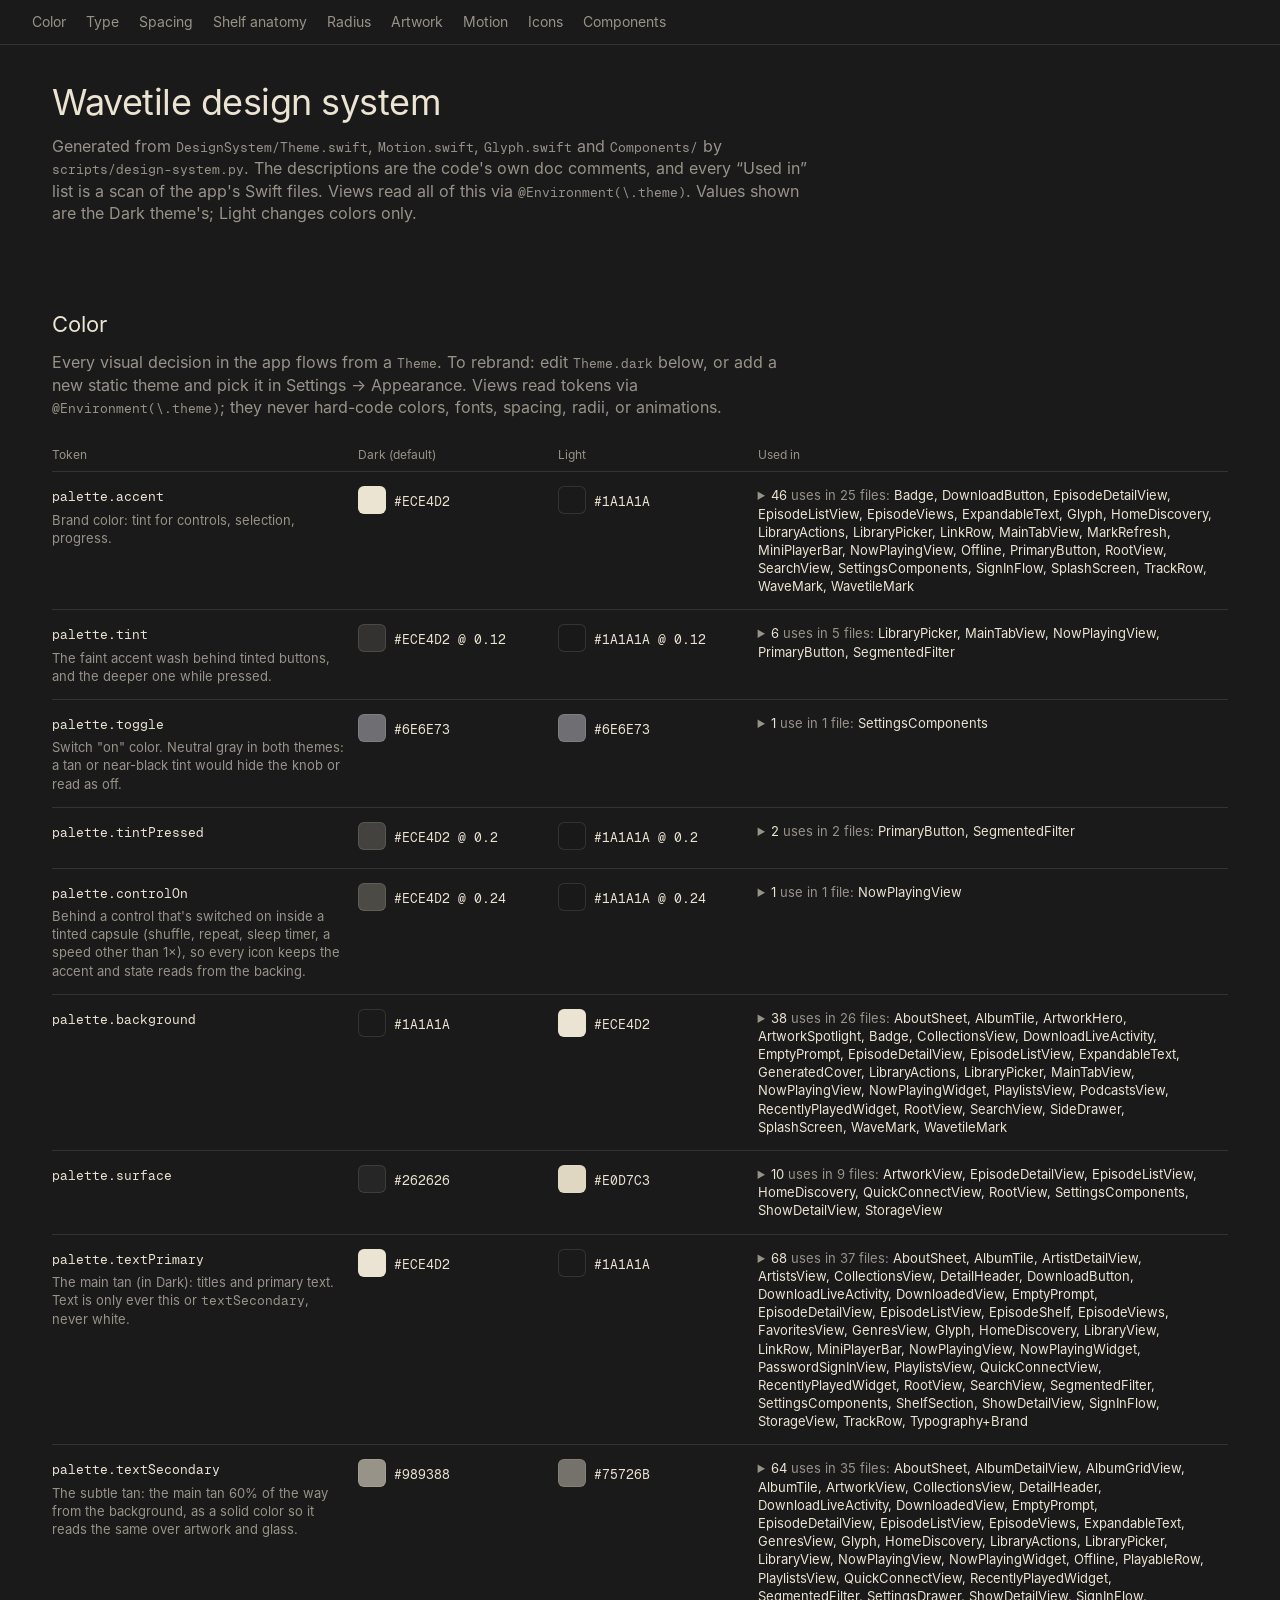
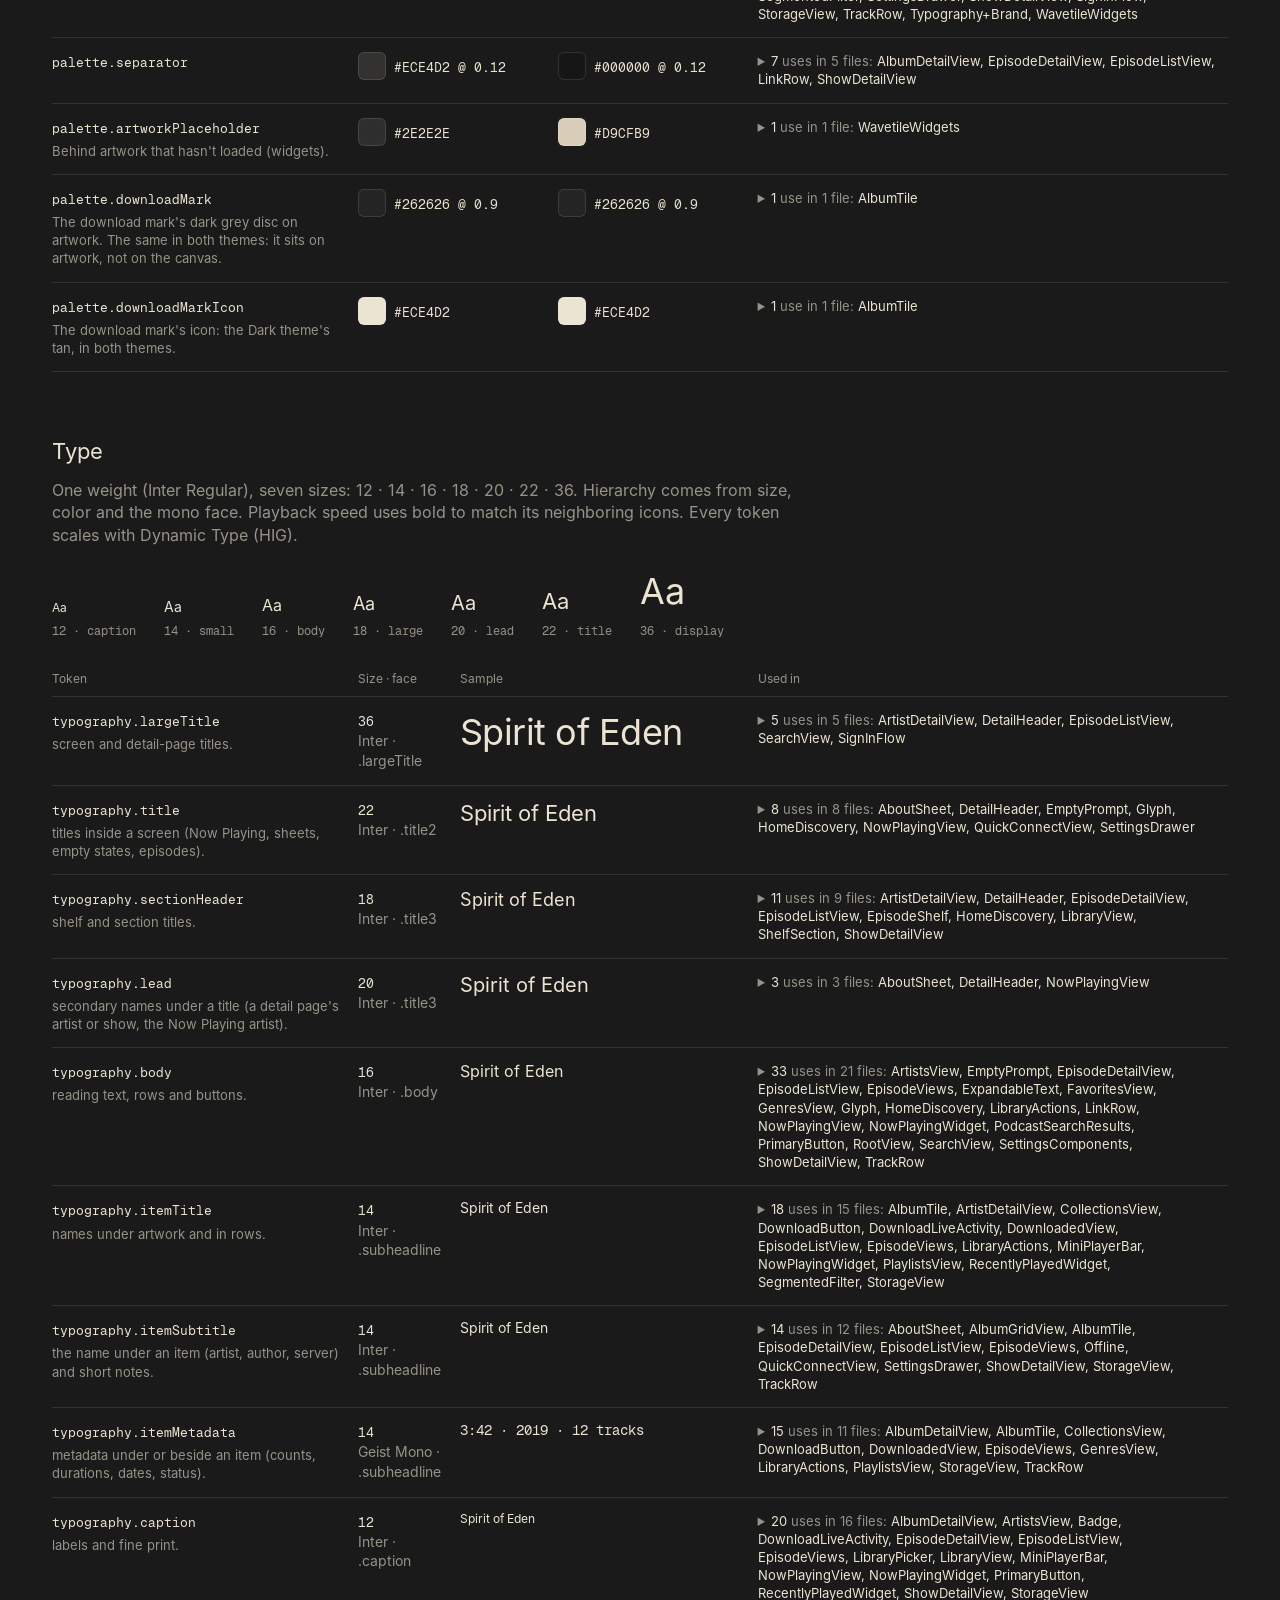
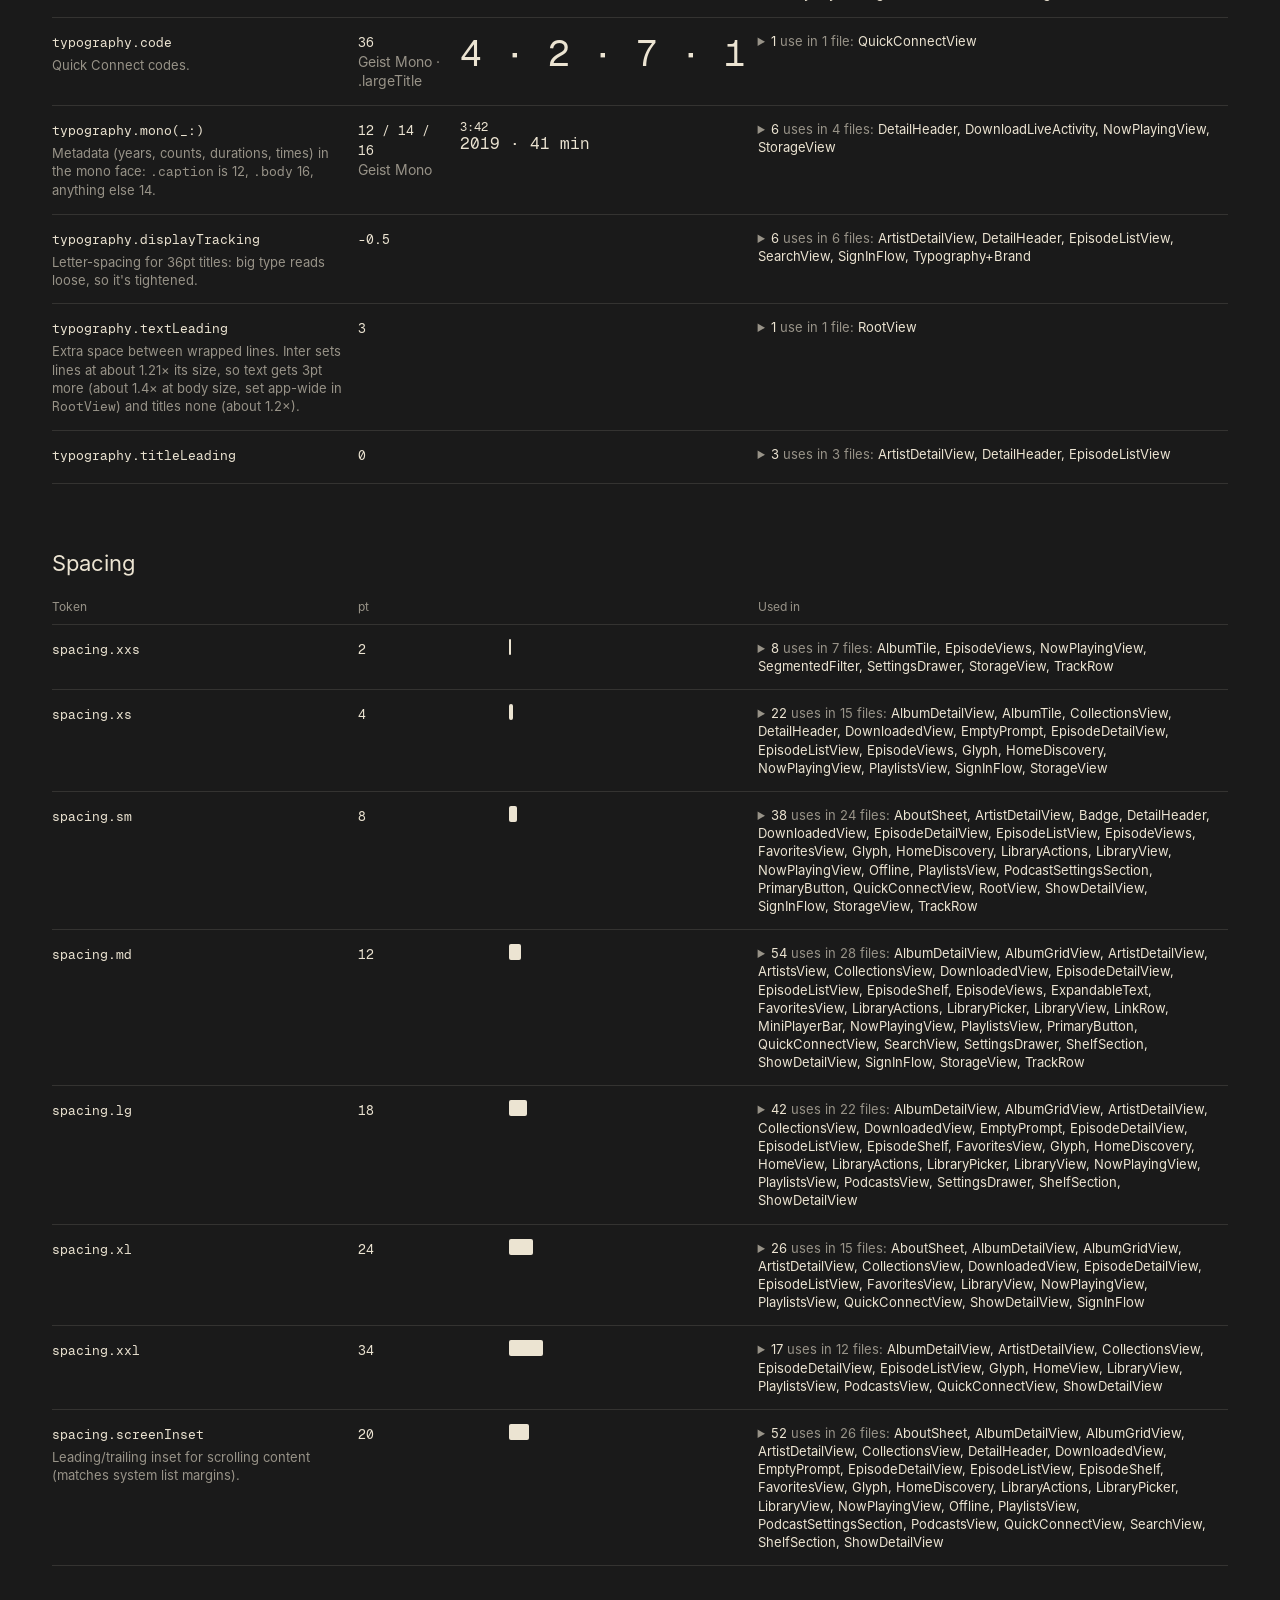
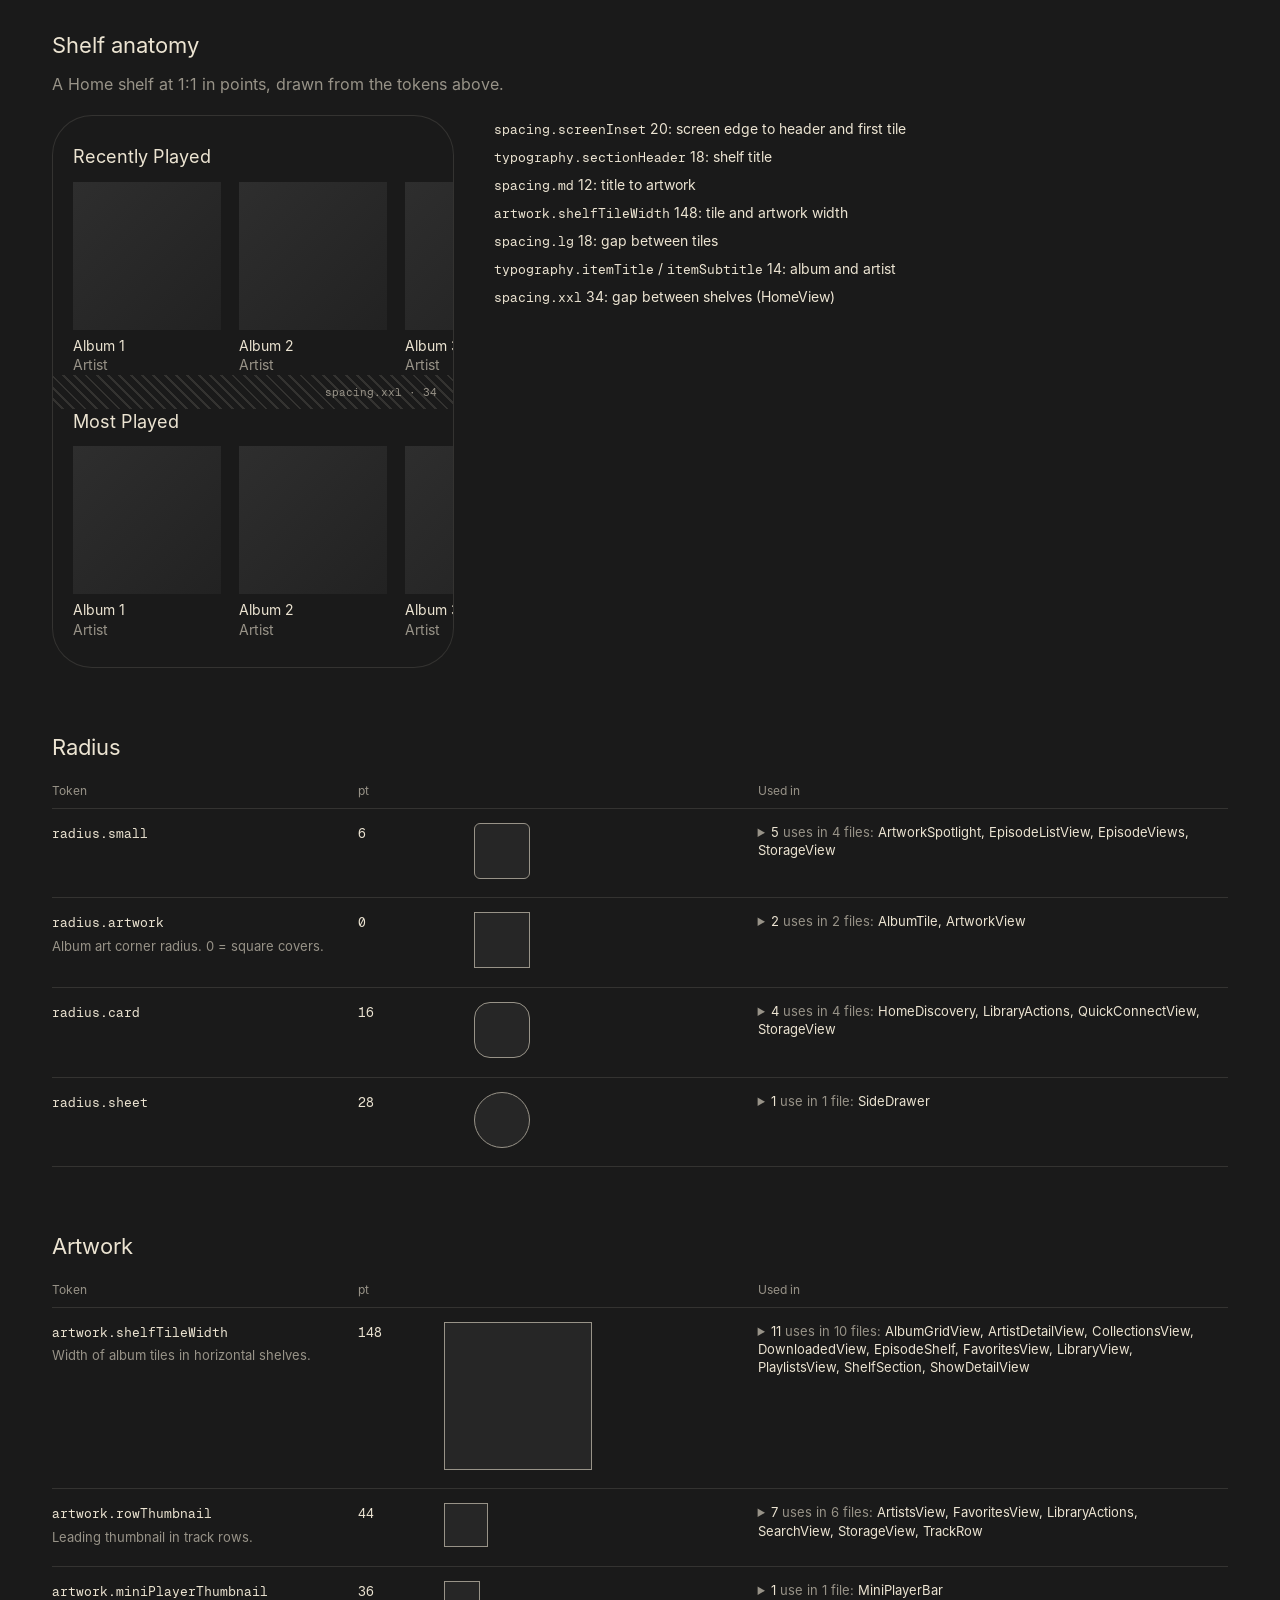
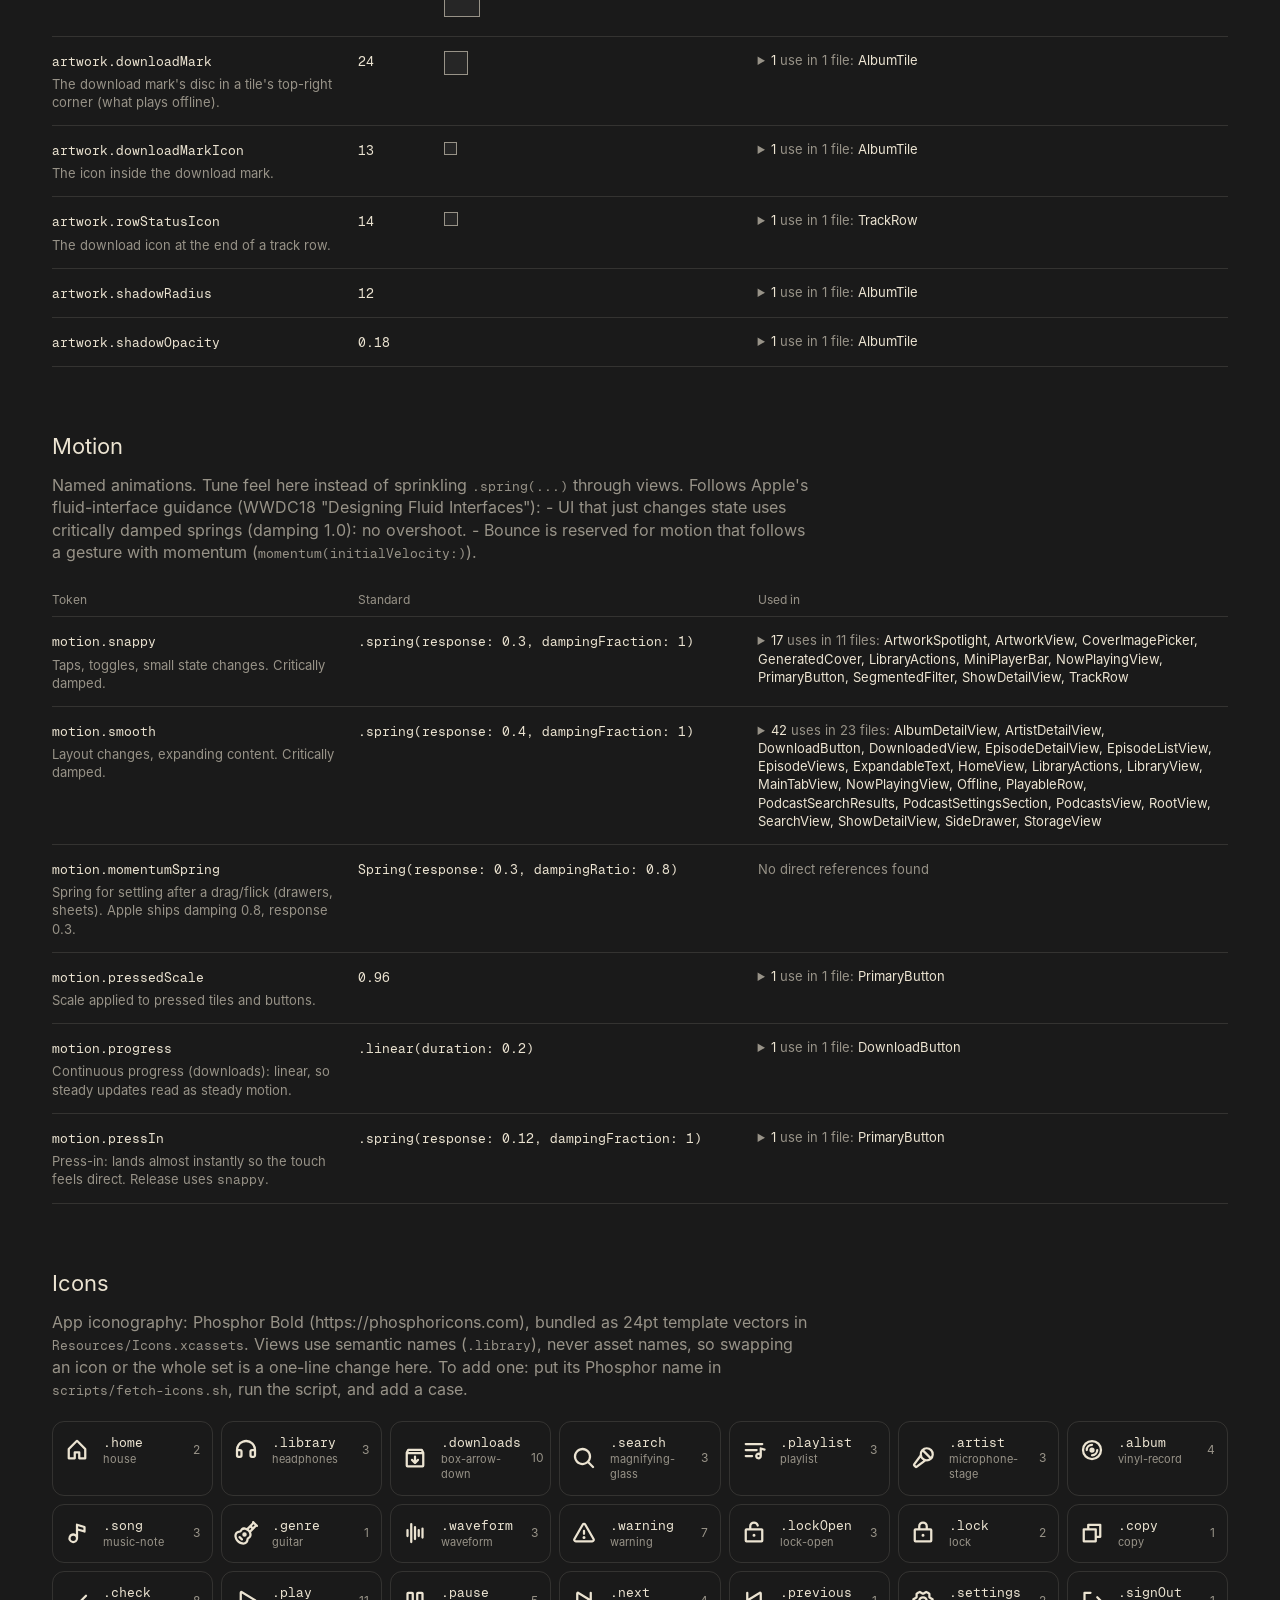
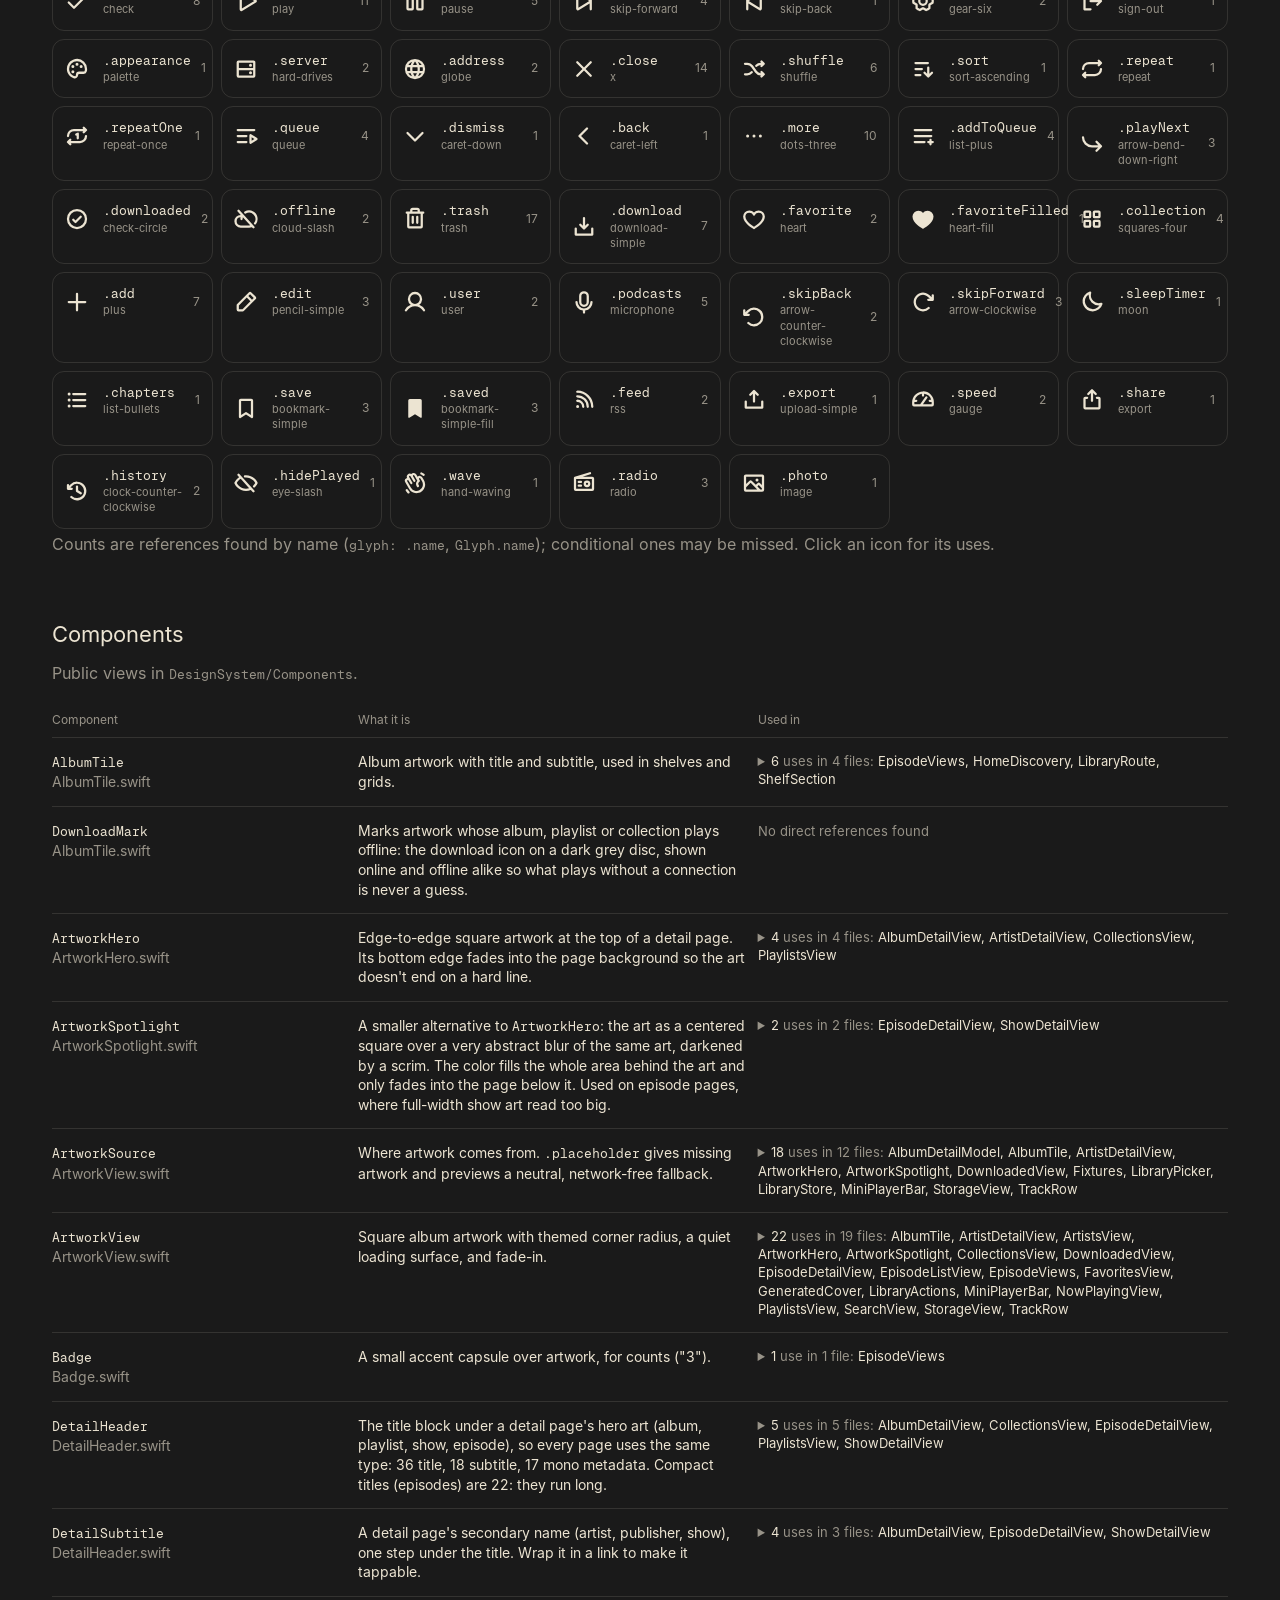
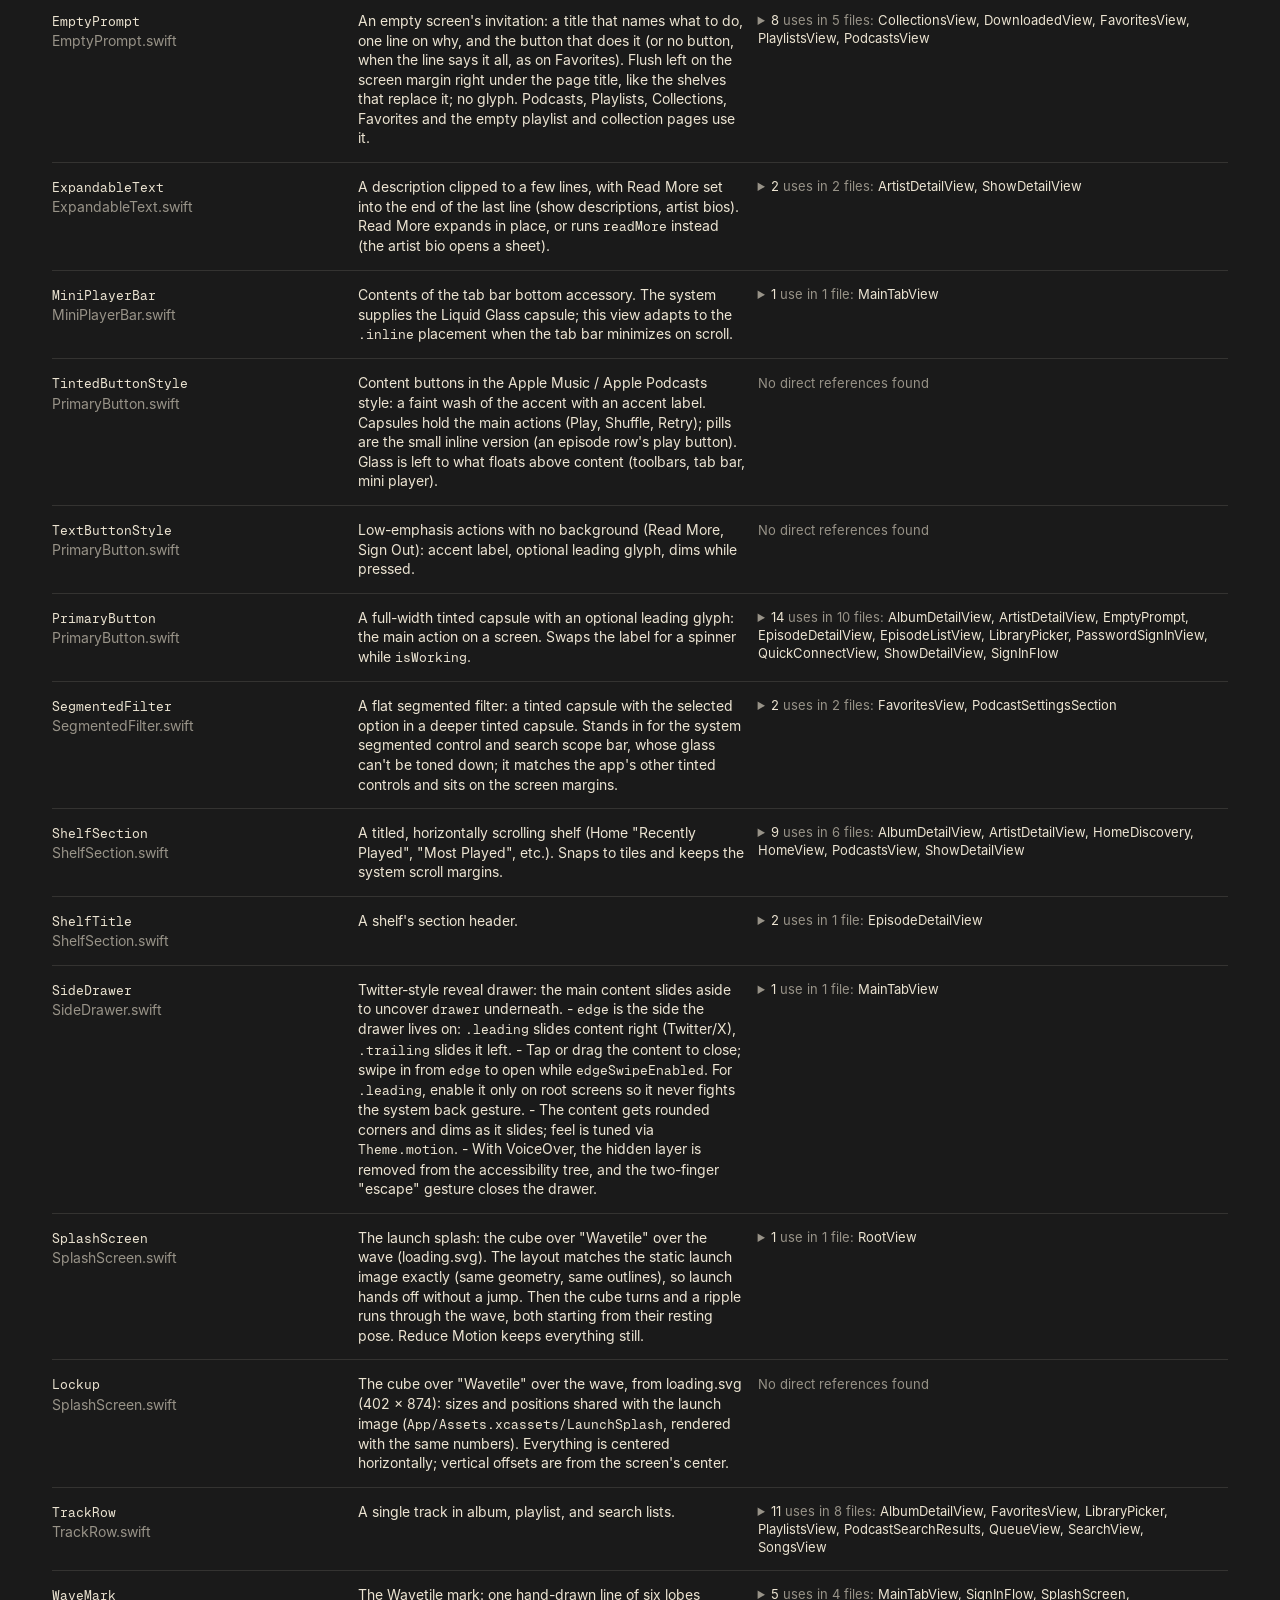
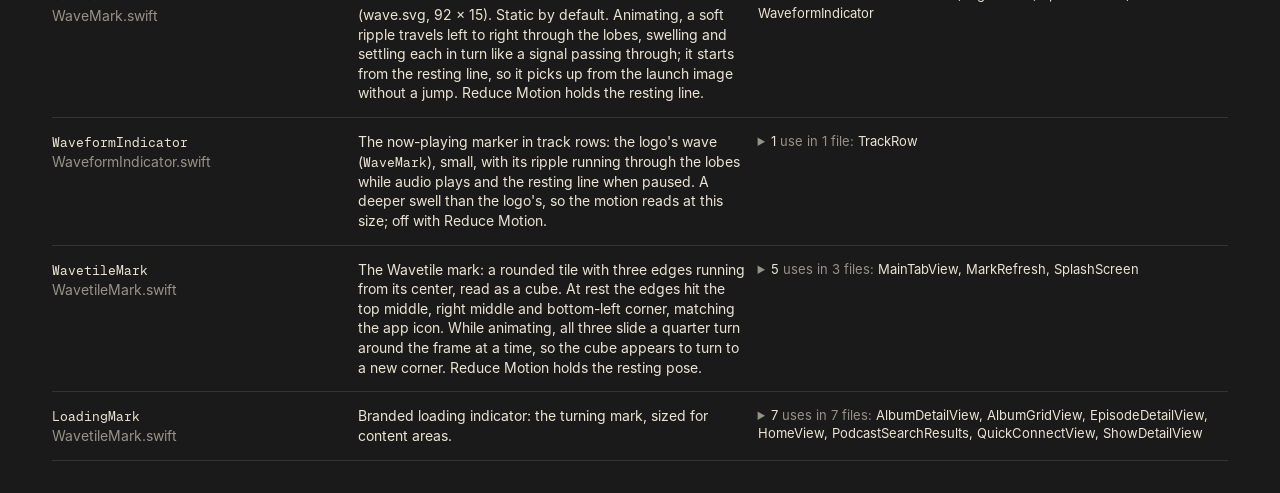
==== commit 7f95e688: "Offline review fixes: an HTTP server re-proves itself on every same-interface update even while unre" ====
--- a/docs/design-system.html
+++ b/docs/design-system.html
@@ -67,14 +67,14 @@
 “Used in” list is a scan of the app's Swift files. Views read all of this via <code>@Environment(\.theme)</code>.
 Values shown are the Dark theme's; Light changes colors only.</p>
 </header>
-<section id="color"><h2>Color</h2><p class=lead>Every visual decision in the app flows from a <code>Theme</code>.  To rebrand: edit <code>Theme.dark</code> below, or add a new static theme and pick it in Settings → Appearance. Views read tokens via <code>@Environment(\.theme)</code>; they never hard-code colors, fonts, spacing, radii, or animations.</p><table><tr><th>Token</th><th>Dark (default)</th><th>Light</th><th>Used in</th></tr><tr><td><code>palette.accent</code><p>Brand color: tint for controls, selection, progress.</p></td><td><span class="swatch" style="background:#ECE4D2"></span><code>#ECE4D2</code></td><td><span class="swatch" style="background:#1A1A1A"></span><code>#1A1A1A</code></td><td><details><summary><b>46</b> uses in 25 files: <span class="files">Badge, DownloadButton, EpisodeDetailView, EpisodeListView, EpisodeViews, ExpandableText, Glyph, HomeDiscovery, LibraryActions, LibraryPicker, LinkRow, MainTabView, MarkRefresh, MiniPlayerBar, NowPlayingView, Offline, PrimaryButton, RootView, SearchView, SettingsComponents, SignInFlow, SplashScreen, TrackRow, WaveMark, WavetileMark</span></summary><ul><li><span class="loc">DesignSystem/Components/Badge.swift:19</span><code>.background(theme.palette.accent, in: .capsule)</code></li><li><span class="loc">DesignSystem/Components/ExpandableText.swift:49</span><code>.foregroundStyle(theme.palette.accent)</code></li><li><span class="loc">DesignSystem/Components/MarkRefresh.swift:111</span><code>WavetileMark.draw(in: &amp;canvas, size: size, turn: turn, color: theme.palette.accent)</code></li><li><span class="loc">DesignSystem/Components/MiniPlayerBar.swift:78</span><code>.tint(theme.palette.accent)</code></li><li><span class="loc">DesignSystem/Components/MiniPlayerBar.swift:79</span><code>.foregroundStyle(theme.palette.accent)</code></li><li><span class="loc">DesignSystem/Components/PrimaryButton.swift:32</span><code>.foregroundStyle(theme.palette.accent)</code></li><li><span class="loc">DesignSystem/Components/PrimaryButton.swift:83</span><code>.foregroundStyle(theme.palette.accent)</code></li><li><span class="loc">DesignSystem/Components/PrimaryButton.swift:127</span><code>ProgressView().tint(theme.palette.accent)</code></li><li><span class="loc">DesignSystem/Components/SplashScreen.swift:18</span><code>Lockup.drawWord(in: &amp;canvas, center: CGPoint(x: size.width / 2, y: size.height / 2), color: theme.palette.accent)</code></li><li><span class="loc">DesignSystem/Components/TrackRow.swift:82</span><code>.foregroundStyle(theme.palette.accent)</code></li><li><span class="loc">DesignSystem/Components/WaveMark.swift:43</span><code>.stroke(color ?? theme.palette.accent, style: StrokeStyle(lineWidth: lineWidth ?? Self.lineWidth(forWidth: width), lineCap: .round))</code></li><li><span class="loc">DesignSystem/Components/WavetileMark.swift:29</span><code>Self.draw(in: &amp;canvas, size: canvasSize, turn: turn, color: color ?? theme.palette.accent)</code></li><li><span class="loc">DesignSystem/Glyph.swift:121</span><code>configuration.icon.foregroundStyle(theme.palette.accent)</code></li><li><span class="loc">Features/Auth/SignInFlow.swift:26</span><code>.foregroundStyle(theme.palette.accent)</code></li><li><span class="loc">Features/Downloads/DownloadButton.swift:117</span><code>.stroke(theme.palette.accent, style: StrokeStyle(lineWidth: 2.5, lineCap: .round))</code></li><li><span class="loc">Features/Downloads/Offline.swift:51</span><code>.foregroundStyle(theme.palette.accent)</code></li><li><span class="loc">Features/Home/HomeDiscovery.swift:57</span><code>.foregroundStyle(theme.palette.accent)</code></li><li><span class="loc">Features/Library/LibraryActions.swift:192</span><code>.foregroundStyle(theme.palette.accent)</code></li><li><span class="loc">Features/Library/LibraryActions.swift:237</span><code>.foregroundStyle(theme.palette.accent)</code></li><li><span class="loc">Features/Library/LibraryPicker.swift:97</span><code>Glyph.check.image.foregroundStyle(theme.palette.accent)</code></li><li><span class="loc">Features/Main/MainTabView.swift:93</span><code>tabLabel(&quot;Home&quot;, icon: Image(uiImage: WavetileMark.uiImage(color: theme.palette.accent)))</code></li><li><span class="loc">Features/Main/MainTabView.swift:282</span><code>tabLabel(title, icon: glyph.image(color: theme.palette.accent))</code></li><li><span class="loc">Features/Main/MainTabView.swift:332</span><code>.foregroundStyle(theme.palette.accent)</code></li><li><span class="loc">Features/Main/MainTabView.swift:432</span><code>.foregroundStyle(theme.palette.accent)</code></li><li><span class="loc">Features/Navigation/LinkRow.swift:16</span><code>.foregroundStyle(theme.palette.accent)</code></li><li><span class="loc">Features/Player/NowPlayingView.swift:272</span><code>.foregroundStyle(theme.palette.accent)</code></li><li><span class="loc">Features/Player/NowPlayingView.swift:289</span><code>.foregroundStyle(theme.palette.accent)</code></li><li><span class="loc">Features/Player/NowPlayingView.swift:299</span><code>.foregroundStyle(theme.palette.accent)</code></li><li><span class="loc">Features/Player/NowPlayingView.swift:318</span><code>.foregroundStyle(theme.palette.accent)</code></li><li><span class="loc">Features/Player/NowPlayingView.swift:340</span><code>.foregroundStyle(theme.palette.accent)</code></li><li><span class="loc">Features/Player/NowPlayingView.swift:365</span><code>.foregroundStyle(theme.palette.accent)</code></li><li><span class="loc">Features/Player/NowPlayingView.swift:390</span><code>Capsule().fill(dragProgress == nil ? theme.palette.textPrimary : theme.palette.accent)</code></li><li><span class="loc">Features/Player/NowPlayingView.swift:455</span><code>RoutePicker(tint: UIColor(theme.palette.accent))</code></li><li><span class="loc">Features/Player/NowPlayingView.swift:533</span><code>.foregroundStyle(theme.palette.accent)</code></li><li><span class="loc">Features/Player/NowPlayingView.swift:600</span><code>.foregroundStyle(theme.palette.accent)</code></li><li><span class="loc">Features/Player/NowPlayingView.swift:688</span><code>.foregroundStyle(isCurrent ? theme.palette.accent : theme.palette.textPrimary)</code></li><li><span class="loc">Features/Podcasts/EpisodeDetailView.swift:145</span><code>.tint(theme.palette.accent)</code></li><li><span class="loc">Features/Podcasts/EpisodeDetailView.swift:160</span><code>.tint(theme.palette.accent)</code></li><li><span class="loc">Features/Podcasts/EpisodeListView.swift:217</span><code>.foregroundStyle(theme.palette.accent)</code></li><li><span class="loc">Features/Podcasts/EpisodeListView.swift:243</span><code>.foregroundStyle(theme.palette.accent)</code></li><li><span class="loc">Features/Podcasts/EpisodeViews.swift:45</span><code>.foregroundStyle(theme.palette.accent)</code></li><li><span class="loc">Features/Podcasts/EpisodeViews.swift:93</span><code>.tint(theme.palette.accent)</code></li><li><span class="loc">Features/Podcasts/EpisodeViews.swift:254</span><code>.foregroundStyle(theme.palette.accent)</code></li><li><span class="loc">Features/RootView.swift:63</span><code>.tint(app.theme.palette.accent)</code></li><li><span class="loc">Features/Search/SearchView.swift:188</span><code>.foregroundStyle(theme.palette.accent)</code></li><li><span class="loc">Features/Settings/SettingsComponents.swift:100</span><code>.foregroundStyle(theme.palette.accent)</code></li></ul></details></td></tr><tr><td><code>palette.tint</code><p>The faint accent wash behind tinted buttons, and the deeper one while pressed.</p></td><td><span class="swatch" style="background:rgba(236,228,210,0.12)"></span><code>#ECE4D2 @ 0.12</code></td><td><span class="swatch" style="background:rgba(26,26,26,0.12)"></span><code>#1A1A1A @ 0.12</code></td><td><details><summary><b>6</b> uses in 5 files: <span class="files">LibraryPicker, MainTabView, NowPlayingView, PrimaryButton, SegmentedFilter</span></summary><ul><li><span class="loc">DesignSystem/Components/PrimaryButton.swift:33</span><code>.background(pressed ? theme.palette.tintPressed : theme.palette.tint, in: .capsule)</code></li><li><span class="loc">DesignSystem/Components/SegmentedFilter.swift:42</span><code>.background(theme.palette.tint, in: .capsule)</code></li><li><span class="loc">Features/Library/LibraryPicker.swift:103</span><code>.listRowBackground(picked.contains(item.id) ? theme.palette.tint : Color.clear)</code></li><li><span class="loc">Features/Main/MainTabView.swift:407</span><code>.overlay(shape.fill(theme.palette.tint))</code></li><li><span class="loc">Features/Player/NowPlayingView.swift:117</span><code>.background(theme.palette.tint, in: .capsule)</code></li><li><span class="loc">Features/Player/NowPlayingView.swift:274</span><code>.background(theme.palette.tint, in: .circle)</code></li></ul></details></td></tr><tr><td><code>palette.toggle</code><p>Switch &quot;on&quot; color. Neutral gray in both themes: a tan or near-black tint would hide the knob or read as off.</p></td><td><span class="swatch" style="background:#6E6E73"></span><code>#6E6E73</code></td><td><span class="swatch" style="background:#6E6E73"></span><code>#6E6E73</code></td><td><details><summary><b>1</b> use in 1 file: <span class="files">SettingsComponents</span></summary><ul><li><span class="loc">Features/Settings/SettingsComponents.swift:36</span><code>.tint(theme.palette.toggle)</code></li></ul></details></td></tr><tr><td><code>palette.tintPressed</code><p></p></td><td><span class="swatch" style="background:rgba(236,228,210,0.2)"></span><code>#ECE4D2 @ 0.2</code></td><td><span class="swatch" style="background:rgba(26,26,26,0.2)"></span><code>#1A1A1A @ 0.2</code></td><td><details><summary><b>2</b> uses in 2 files: <span class="files">PrimaryButton, SegmentedFilter</span></summary><ul><li><span class="loc">DesignSystem/Components/PrimaryButton.swift:33</span><code>.background(pressed ? theme.palette.tintPressed : theme.palette.tint, in: .capsule)</code></li><li><span class="loc">DesignSystem/Components/SegmentedFilter.swift:31</span><code>.fill(theme.palette.tintPressed)</code></li></ul></details></td></tr><tr><td><code>palette.controlOn</code><p>Behind a control that&#x27;s switched on inside a tinted capsule (shuffle, repeat, sleep timer, a speed other than 1×), so every icon keeps the accent and state reads from the backing.</p></td><td><span class="swatch" style="background:rgba(236,228,210,0.24)"></span><code>#ECE4D2 @ 0.24</code></td><td><span class="swatch" style="background:rgba(26,26,26,0.24)"></span><code>#1A1A1A @ 0.24</code></td><td><details><summary><b>1</b> use in 1 file: <span class="files">NowPlayingView</span></summary><ul><li><span class="loc">Features/Player/NowPlayingView.swift:564</span><code>.fill(theme.palette.controlOn)</code></li></ul></details></td></tr><tr><td><code>palette.background</code><p></p></td><td><span class="swatch" style="background:#1A1A1A"></span><code>#1A1A1A</code></td><td><span class="swatch" style="background:#ECE4D2"></span><code>#ECE4D2</code></td><td><details><summary><b>38</b> uses in 26 files: <span class="files">AboutSheet, AlbumTile, ArtworkHero, ArtworkSpotlight, Badge, CollectionsView, DownloadLiveActivity, EmptyPrompt, EpisodeDetailView, EpisodeListView, ExpandableText, GeneratedCover, LibraryActions, LibraryPicker, MainTabView, NowPlayingView, NowPlayingWidget, PlaylistsView, PodcastsView, RecentlyPlayedWidget, RootView, SearchView, SideDrawer, SplashScreen, WaveMark, WavetileMark</span></summary><ul><li><span class="loc">DesignSystem/Components/AlbumTile.swift:32</span><code>.fill(theme.palette.background)</code></li><li><span class="loc">DesignSystem/Components/ArtworkHero.swift:18</span><code>LinearGradient(stops: Self.fade.map { .init(color: theme.palette.background.opacity($0.opacity), location: $0.location) },</code></li><li><span class="loc">DesignSystem/Components/ArtworkSpotlight.swift:57</span><code>.init(color: theme.palette.background.opacity(t * t * (3 - 2 * t)), location: t)</code></li><li><span class="loc">DesignSystem/Components/Badge.swift:16</span><code>.foregroundStyle(theme.palette.background)</code></li><li><span class="loc">DesignSystem/Components/EmptyPrompt.swift:44</span><code>.background(Theme.dark.palette.background)</code></li><li><span class="loc">DesignSystem/Components/ExpandableText.swift:55</span><code>.init(color: theme.palette.background.opacity(0), location: 0),</code></li><li><span class="loc">DesignSystem/Components/ExpandableText.swift:56</span><code>.init(color: theme.palette.background, location: 0.42),</code></li><li><span class="loc">DesignSystem/Components/GeneratedCover.swift:22</span><code>Color(cgColor: Spec(seed: seed).palette.background)</code></li><li><span class="loc">DesignSystem/Components/GeneratedCover.swift:411</span><code>cg.setFillColor(spec.palette.background)</code></li><li><span class="loc">DesignSystem/Components/GeneratedCover.swift:415</span><code>let backgroundInk = CoverArt.contrastInk(on: spec.palette.background)</code></li><li><span class="loc">DesignSystem/Components/SideDrawer.swift:89</span><code>.background(theme.palette.background.ignoresSafeArea())</code></li><li><span class="loc">DesignSystem/Components/SplashScreen.swift:16</span><code>theme.palette.background</code></li><li><span class="loc">DesignSystem/Components/WaveMark.swift:153</span><code>.background(Theme.dark.palette.background)</code></li><li><span class="loc">DesignSystem/Components/WavetileMark.swift:137</span><code>.background(Theme.dark.palette.background)</code></li><li><span class="loc">Features/Library/AboutSheet.swift:56</span><code>.presentationBackground(theme.palette.background)</code></li><li><span class="loc">Features/Library/CollectionsView.swift:238</span><code>.presentationBackground(theme.palette.background)</code></li><li><span class="loc">Features/Library/LibraryActions.swift:146</span><code>.presentationBackground(theme.palette.background)</code></li><li><span class="loc">Features/Library/LibraryActions.swift:151</span><code>.presentationBackground(theme.palette.background)</code></li><li><span class="loc">Features/Library/LibraryPicker.swift:64</span><code>.background(theme.palette.background, in: .capsule)</code></li><li><span class="loc">Features/Library/LibraryPicker.swift:71</span><code>stops: [.init(color: theme.palette.background.opacity(0), location: 0),</code></li><li><span class="loc">Features/Library/LibraryPicker.swift:72</span><code>.init(color: theme.palette.background, location: 0.4)],</code></li><li><span class="loc">Features/Library/PlaylistsView.swift:228</span><code>.presentationBackground(theme.palette.background)</code></li><li><span class="loc">Features/Library/PlaylistsView.swift:232</span><code>.presentationBackground(theme.palette.background)</code></li><li><span class="loc">Features/Main/MainTabView.swift:158</span><code>.presentationBackground(theme.palette.background)</code></li><li><span class="loc">Features/Main/MainTabView.swift:406</span><code>shape.fill(theme.palette.background)</code></li><li><span class="loc">Features/Player/NowPlayingView.swift:50</span><code>.background(theme.palette.background.ignoresSafeArea())</code></li><li><span class="loc">Features/Player/NowPlayingView.swift:54</span><code>.presentationBackground(theme.palette.background)</code></li><li><span class="loc">Features/Player/NowPlayingView.swift:59</span><code>.presentationBackground(theme.palette.background)</code></li><li><span class="loc">Features/Podcasts/EpisodeDetailView.swift:331</span><code>.presentationBackground(theme.palette.background)</code></li><li><span class="loc">Features/Podcasts/EpisodeListView.swift:158</span><code>.presentationBackground(theme.palette.background)</code></li><li><span class="loc">Features/Podcasts/EpisodeListView.swift:227</span><code>.background(theme.palette.background.ignoresSafeArea())</code></li><li><span class="loc">Features/Podcasts/PodcastsView.swift:46</span><code>.presentationBackground(theme.palette.background)</code></li><li><span class="loc">Features/RootView.swift:65</span><code>.background(app.theme.palette.background.ignoresSafeArea())</code></li><li><span class="loc">Features/Search/SearchView.swift:59</span><code>.background(theme.palette.background)</code></li><li><span class="loc">Widgets/DownloadLiveActivity.swift:27</span><code>.activityBackgroundTint(Theme.dark.palette.background)</code></li><li><span class="loc">Widgets/NowPlayingWidget.swift:31</span><code>.containerBackground(Theme.dark.palette.background, for: .widget)</code></li><li><span class="loc">Widgets/NowPlayingWidget.swift:123</span><code>.foregroundStyle(Theme.dark.palette.background)</code></li><li><span class="loc">Widgets/RecentlyPlayedWidget.swift:32</span><code>.containerBackground(Theme.dark.palette.background, for: .widget)</code></li></ul></details></td></tr><tr><td><code>palette.surface</code><p></p></td><td><span class="swatch" style="background:#262626"></span><code>#262626</code></td><td><span class="swatch" style="background:#E0D7C3"></span><code>#E0D7C3</code></td><td><details><summary><b>10</b> uses in 9 files: <span class="files">ArtworkView, EpisodeDetailView, EpisodeListView, HomeDiscovery, QuickConnectView, RootView, SettingsComponents, ShowDetailView, StorageView</span></summary><ul><li><span class="loc">DesignSystem/Components/ArtworkView.swift:81</span><code>theme.palette.surface</code></li><li><span class="loc">Features/Auth/QuickConnectView.swift:67</span><code>.background(theme.palette.surface, in: .rect(cornerRadius: theme.radius.card))</code></li><li><span class="loc">Features/Downloads/StorageView.swift:174</span><code>.background(theme.palette.surface, in: .rect(cornerRadius: theme.radius.card))</code></li><li><span class="loc">Features/Home/HomeDiscovery.swift:41</span><code>.background(theme.palette.surface, in: .rect(cornerRadius: theme.radius.card))</code></li><li><span class="loc">Features/Podcasts/EpisodeDetailView.swift:262</span><code>.background(theme.palette.surface)</code></li><li><span class="loc">Features/Podcasts/EpisodeListView.swift:134</span><code>.background(theme.palette.surface, in: .rect(cornerRadius: 8))</code></li><li><span class="loc">Features/Podcasts/ShowDetailView.swift:330</span><code>.background(theme.palette.surface, in: .capsule)</code></li><li><span class="loc">Features/RootView.swift:39</span><code>.background(app.theme.palette.surface)</code></li><li><span class="loc">Features/Settings/SettingsComponents.swift:22</span><code>styled(List(selection: selection) { Group { content }.listRowBackground(theme.palette.surface) }.listStyle(.insetGrouped))</code></li><li><span class="loc">Features/Settings/SettingsComponents.swift:24</span><code>styled(Form { Group { content }.listRowBackground(theme.palette.surface) })</code></li></ul></details></td></tr><tr><td><code>palette.textPrimary</code><p>The main tan (in Dark): titles and primary text. Text is only ever this or <code>textSecondary</code>, never white.</p></td><td><span class="swatch" style="background:#ECE4D2"></span><code>#ECE4D2</code></td><td><span class="swatch" style="background:#1A1A1A"></span><code>#1A1A1A</code></td><td><details><summary><b>68</b> uses in 37 files: <span class="files">AboutSheet, AlbumTile, ArtistDetailView, ArtistsView, CollectionsView, DetailHeader, DownloadButton, DownloadLiveActivity, DownloadedView, EmptyPrompt, EpisodeDetailView, EpisodeListView, EpisodeShelf, EpisodeViews, FavoritesView, GenresView, Glyph, HomeDiscovery, LibraryView, LinkRow, MiniPlayerBar, NowPlayingView, NowPlayingWidget, PasswordSignInView, PlaylistsView, QuickConnectView, RecentlyPlayedWidget, RootView, SearchView, SegmentedFilter, SettingsComponents, ShelfSection, ShowDetailView, SignInFlow, StorageView, TrackRow, Typography+Brand</span></summary><ul><li><span class="loc">DesignSystem/Components/AlbumTile.swift:41</span><code>.foregroundStyle(theme.palette.textPrimary)</code></li><li><span class="loc">DesignSystem/Components/DetailHeader.swift:29</span><code>.foregroundStyle(theme.palette.textPrimary)</code></li><li><span class="loc">DesignSystem/Components/DetailHeader.swift:67</span><code>.foregroundStyle(theme.palette.textPrimary)</code></li><li><span class="loc">DesignSystem/Components/EmptyPrompt.swift:25</span><code>.foregroundStyle(theme.palette.textPrimary)</code></li><li><span class="loc">DesignSystem/Components/MiniPlayerBar.swift:48</span><code>.foregroundStyle(theme.palette.textPrimary)</code></li><li><span class="loc">DesignSystem/Components/MiniPlayerBar.swift:54</span><code>.foregroundStyle(theme.palette.textPrimary)</code></li><li><span class="loc">DesignSystem/Components/SegmentedFilter.swift:26</span><code>.foregroundStyle(isSelected ? theme.palette.textPrimary : theme.palette.textSecondary)</code></li><li><span class="loc">DesignSystem/Components/ShelfSection.swift:58</span><code>.foregroundStyle(theme.palette.textPrimary)</code></li><li><span class="loc">DesignSystem/Components/TrackRow.swift:39</span><code>.foregroundStyle(theme.palette.textPrimary)</code></li><li><span class="loc">DesignSystem/Glyph.swift:119</span><code>configuration.title.foregroundStyle(theme.palette.textPrimary)</code></li><li><span class="loc">DesignSystem/Glyph.swift:180</span><code>.foregroundStyle(theme.palette.textPrimary)</code></li><li><span class="loc">DesignSystem/Typography+Brand.swift:57</span><code>let dark = UIColor(Theme.dark.palette.textPrimary), light = UIColor(Theme.light.palette.textPrimary)</code></li><li><span class="loc">Features/Auth/PasswordSignInView.swift:31</span><code>Label(error, glyph: .warning).foregroundStyle(theme.palette.textPrimary)</code></li><li><span class="loc">Features/Auth/QuickConnectView.swift:25</span><code>.foregroundStyle(theme.palette.textPrimary)</code></li><li><span class="loc">Features/Auth/SignInFlow.swift:77</span><code>.foregroundStyle(theme.palette.textPrimary)</code></li><li><span class="loc">Features/Auth/SignInFlow.swift:82</span><code>.foregroundStyle(theme.palette.textPrimary)</code></li><li><span class="loc">Features/Downloads/DownloadButton.swift:114</span><code>Circle().stroke(theme.palette.textPrimary.opacity(0.2), lineWidth: 2.5)</code></li><li><span class="loc">Features/Downloads/DownloadedView.swift:151</span><code>.foregroundStyle(theme.palette.textPrimary)</code></li><li><span class="loc">Features/Downloads/StorageView.swift:170</span><code>.foregroundStyle(theme.palette.textPrimary)</code></li><li><span class="loc">Features/Downloads/StorageView.swift:186</span><code>Text(title).font(theme.typography.itemTitle).foregroundStyle(theme.palette.textPrimary)</code></li><li><span class="loc">Features/Home/HomeDiscovery.swift:23</span><code>.foregroundStyle(theme.palette.textPrimary)</code></li><li><span class="loc">Features/Home/HomeDiscovery.swift:153</span><code>.foregroundStyle(theme.palette.textPrimary)</code></li><li><span class="loc">Features/Library/AboutSheet.swift:26</span><code>.foregroundStyle(theme.palette.textPrimary)</code></li><li><span class="loc">Features/Library/AboutSheet.swift:32</span><code>.foregroundStyle(theme.palette.textPrimary)</code></li><li><span class="loc">Features/Library/ArtistDetailView.swift:39</span><code>.foregroundStyle(theme.palette.textPrimary)</code></li><li><span class="loc">Features/Library/ArtistDetailView.swift:57</span><code>.foregroundStyle(theme.palette.textPrimary)</code></li><li><span class="loc">Features/Library/ArtistDetailView.swift:147</span><code>.foregroundStyle(theme.palette.textPrimary)</code></li><li><span class="loc">Features/Library/ArtistsView.swift:25</span><code>.foregroundStyle(theme.palette.textPrimary)</code></li><li><span class="loc">Features/Library/CollectionsView.swift:39</span><code>.foregroundStyle(theme.palette.textPrimary)</code></li><li><span class="loc">Features/Library/FavoritesView.swift:113</span><code>.foregroundStyle(theme.palette.textPrimary)</code></li><li><span class="loc">Features/Library/GenresView.swift:18</span><code>.foregroundStyle(theme.palette.textPrimary)</code></li><li><span class="loc">Features/Library/LibraryView.swift:40</span><code>.foregroundStyle(theme.palette.textPrimary)</code></li><li><span class="loc">Features/Library/PlaylistsView.swift:40</span><code>.foregroundStyle(theme.palette.textPrimary)</code></li><li><span class="loc">Features/Navigation/LinkRow.swift:20</span><code>.foregroundStyle(theme.palette.textPrimary)</code></li><li><span class="loc">Features/Player/NowPlayingView.swift:151</span><code>.foregroundStyle(theme.palette.textPrimary)</code></li><li><span class="loc">Features/Player/NowPlayingView.swift:389</span><code>Capsule().fill(theme.palette.textPrimary.opacity(0.18))</code></li><li><span class="loc">Features/Player/NowPlayingView.swift:390</span><code>Capsule().fill(dragProgress == nil ? theme.palette.textPrimary : theme.palette.accent)</code></li><li><span class="loc">Features/Player/NowPlayingView.swift:688</span><code>.foregroundStyle(isCurrent ? theme.palette.accent : theme.palette.textPrimary)</code></li><li><span class="loc">Features/Podcasts/EpisodeDetailView.swift:155</span><code>.foregroundStyle(theme.palette.textPrimary)</code></li><li><span class="loc">Features/Podcasts/EpisodeDetailView.swift:159</span><code>.foregroundStyle(theme.palette.textPrimary)</code></li><li><span class="loc">Features/Podcasts/EpisodeDetailView.swift:176</span><code>.foregroundStyle(theme.palette.textPrimary)</code></li><li><span class="loc">Features/Podcasts/EpisodeDetailView.swift:190</span><code>.foregroundStyle(theme.palette.textPrimary)</code></li><li><span class="loc">Features/Podcasts/EpisodeDetailView.swift:269</span><code>.foregroundStyle(theme.palette.textPrimary)</code></li><li><span class="loc">Features/Podcasts/EpisodeDetailView.swift:314</span><code>.foregroundStyle(theme.palette.textPrimary)</code></li><li><span class="loc">Features/Podcasts/EpisodeListView.swift:76</span><code>.foregroundStyle(theme.palette.textPrimary)</code></li><li><span class="loc">Features/Podcasts/EpisodeListView.swift:196</span><code>.foregroundStyle(theme.palette.textPrimary)</code></li><li><span class="loc">Features/Podcasts/EpisodeListView.swift:249</span><code>.foregroundStyle(theme.palette.textPrimary)</code></li><li><span class="loc">Features/Podcasts/EpisodeShelf.swift:18</span><code>.foregroundStyle(theme.palette.textPrimary)</code></li><li><span class="loc">Features/Podcasts/EpisodeViews.swift:30</span><code>.foregroundStyle(theme.palette.textPrimary)</code></li><li><span class="loc">Features/Podcasts/EpisodeViews.swift:318</span><code>.foregroundStyle(theme.palette.textPrimary)</code></li><li><span class="loc">Features/Podcasts/ShowDetailView.swift:202</span><code>.foregroundStyle(theme.palette.textPrimary)</code></li><li><span class="loc">Features/RootView.swift:62</span><code>.foregroundStyle(EnabledAwareColor(app.theme.palette.textPrimary))</code></li><li><span class="loc">Features/Search/SearchView.swift:128</span><code>.foregroundStyle(theme.palette.textPrimary)</code></li><li><span class="loc">Features/Settings/SettingsComponents.swift:37</span><code>.foregroundStyle(theme.palette.textPrimary)</code></li><li><span class="loc">Widgets/DownloadLiveActivity.swift:13</span><code>.foregroundStyle(Theme.dark.palette.textPrimary)</code></li><li><span class="loc">Widgets/DownloadLiveActivity.swift:22</span><code>.tint(Theme.dark.palette.textPrimary)</code></li><li><span class="loc">Widgets/DownloadLiveActivity.swift:25</span><code>.foregroundStyle(Theme.dark.palette.textPrimary)</code></li><li><span class="loc">Widgets/DownloadLiveActivity.swift:28</span><code>.activitySystemActionForegroundColor(Theme.dark.palette.textPrimary)</code></li><li><span class="loc">Widgets/DownloadLiveActivity.swift:32</span><code>Glyph.downloads.image.foregroundStyle(Theme.dark.palette.textPrimary)</code></li><li><span class="loc">Widgets/DownloadLiveActivity.swift:44</span><code>ProgressView(value: context.state.progress).tint(Theme.dark.palette.textPrimary)</code></li><li class="none">…and 8 more</li></ul></details></td></tr><tr><td><code>palette.textSecondary</code><p>The subtle tan: the main tan 60% of the way from the background, as a solid color so it reads the same over artwork and glass.</p></td><td><span class="swatch" style="background:#989388"></span><code>#989388</code></td><td><span class="swatch" style="background:#75726B"></span><code>#75726B</code></td><td><details><summary><b>64</b> uses in 35 files: <span class="files">AboutSheet, AlbumDetailView, AlbumGridView, AlbumTile, ArtworkView, CollectionsView, DetailHeader, DownloadLiveActivity, DownloadedView, EmptyPrompt, EpisodeDetailView, EpisodeListView, EpisodeViews, ExpandableText, GenresView, Glyph, HomeDiscovery, LibraryActions, LibraryPicker, LibraryView, NowPlayingView, NowPlayingWidget, Offline, PlayableRow, PlaylistsView, QuickConnectView, RecentlyPlayedWidget, SegmentedFilter, SettingsDrawer, ShowDetailView, SignInFlow, StorageView, TrackRow, Typography+Brand, WavetileWidgets</span></summary><ul><li><span class="loc">DesignSystem/Components/AlbumTile.swift:45</span><code>.foregroundStyle(theme.palette.textSecondary)</code></li><li><span class="loc">DesignSystem/Components/ArtworkView.swift:85</span><code>.foregroundStyle(theme.palette.textSecondary)</code></li><li><span class="loc">DesignSystem/Components/DetailHeader.swift:36</span><code>.foregroundStyle(theme.palette.textSecondary)</code></li><li><span class="loc">DesignSystem/Components/EmptyPrompt.swift:29</span><code>.foregroundStyle(theme.palette.textSecondary)</code></li><li><span class="loc">DesignSystem/Components/ExpandableText.swift:24</span><code>.foregroundStyle(theme.palette.textSecondary)</code></li><li><span class="loc">DesignSystem/Components/SegmentedFilter.swift:26</span><code>.foregroundStyle(isSelected ? theme.palette.textPrimary : theme.palette.textSecondary)</code></li><li><span class="loc">DesignSystem/Components/TrackRow.swift:44</span><code>.foregroundStyle(theme.palette.textSecondary)</code></li><li><span class="loc">DesignSystem/Components/TrackRow.swift:51</span><code>.foregroundStyle(theme.palette.textSecondary)</code></li><li><span class="loc">DesignSystem/Components/TrackRow.swift:59</span><code>.foregroundStyle(theme.palette.textSecondary)</code></li><li><span class="loc">DesignSystem/Components/TrackRow.swift:64</span><code>.foregroundStyle(theme.palette.textSecondary)</code></li><li><span class="loc">DesignSystem/Components/TrackRow.swift:85</span><code>.foregroundStyle(theme.palette.textSecondary)</code></li><li><span class="loc">DesignSystem/Glyph.swift:185</span><code>.foregroundStyle(theme.palette.textSecondary)</code></li><li><span class="loc">DesignSystem/Typography+Brand.swift:58</span><code>let darkSubtle = UIColor(Theme.dark.palette.textSecondary), lightSubtle = UIColor(Theme.light.palette.textSecondary)</code></li><li><span class="loc">Features/Album/AlbumDetailView.swift:117</span><code>.foregroundStyle(theme.palette.textSecondary)</code></li><li><span class="loc">Features/Album/AlbumDetailView.swift:150</span><code>.foregroundStyle(theme.palette.textSecondary)</code></li><li><span class="loc">Features/Auth/QuickConnectView.swift:17</span><code>.foregroundStyle(theme.palette.textSecondary)</code></li><li><span class="loc">Features/Auth/QuickConnectView.swift:58</span><code>.foregroundStyle(theme.palette.textSecondary)</code></li><li><span class="loc">Features/Auth/SignInFlow.swift:29</span><code>.foregroundStyle(theme.palette.textSecondary)</code></li><li><span class="loc">Features/Downloads/DownloadedView.swift:154</span><code>.foregroundStyle(theme.palette.textSecondary)</code></li><li><span class="loc">Features/Downloads/Offline.swift:56</span><code>.foregroundStyle(theme.palette.textSecondary)</code></li><li><span class="loc">Features/Downloads/StorageView.swift:53</span><code>Section { Text(&quot;Nothing downloaded&quot;).foregroundStyle(theme.palette.textSecondary) }</code></li><li><span class="loc">Features/Downloads/StorageView.swift:167</span><code>.foregroundStyle(theme.palette.textSecondary)</code></li><li><span class="loc">Features/Downloads/StorageView.swift:187</span><code>Text(subtitle).font(theme.typography.itemSubtitle).foregroundStyle(theme.palette.textSecondary)</code></li><li><span class="loc">Features/Downloads/StorageView.swift:192</span><code>.foregroundStyle(theme.palette.textSecondary)</code></li><li><span class="loc">Features/Home/HomeDiscovery.swift:37</span><code>.foregroundStyle(theme.palette.textSecondary)</code></li><li><span class="loc">Features/Library/AboutSheet.swift:39</span><code>.foregroundStyle(theme.palette.textSecondary)</code></li><li><span class="loc">Features/Library/AlbumGridView.swift:78</span><code>.foregroundStyle(theme.palette.textSecondary)</code></li><li><span class="loc">Features/Library/CollectionsView.swift:42</span><code>.foregroundStyle(theme.palette.textSecondary)</code></li><li><span class="loc">Features/Library/GenresView.swift:22</span><code>.foregroundStyle(theme.palette.textSecondary)</code></li><li><span class="loc">Features/Library/LibraryActions.swift:289</span><code>.foregroundStyle(theme.palette.textSecondary)</code></li><li><span class="loc">Features/Library/LibraryActions.swift:367</span><code>.foregroundStyle(theme.palette.textSecondary)</code></li><li><span class="loc">Features/Library/LibraryPicker.swift:46</span><code>.foregroundStyle(theme.palette.textSecondary)</code></li><li><span class="loc">Features/Library/LibraryView.swift:102</span><code>.foregroundStyle(theme.palette.textSecondary)</code></li><li><span class="loc">Features/Library/LibraryView.swift:108</span><code>.foregroundStyle(theme.palette.textSecondary)</code></li><li><span class="loc">Features/Library/PlaylistsView.swift:43</span><code>.foregroundStyle(theme.palette.textSecondary)</code></li><li><span class="loc">Features/Player/NowPlayingView.swift:162</span><code>.tint(theme.palette.textSecondary)</code></li><li><span class="loc">Features/Player/NowPlayingView.swift:179</span><code>.foregroundStyle(theme.palette.textSecondary)</code></li><li><span class="loc">Features/Player/NowPlayingView.swift:423</span><code>.foregroundStyle(theme.palette.textSecondary)</code></li><li><span class="loc">Features/Player/NowPlayingView.swift:628</span><code>.foregroundStyle(theme.palette.textSecondary)</code></li><li><span class="loc">Features/Player/NowPlayingView.swift:684</span><code>.foregroundStyle(theme.palette.textSecondary)</code></li><li><span class="loc">Features/Player/PlayableRow.swift:76</span><code>.foregroundStyle(theme.palette.textSecondary)</code></li><li><span class="loc">Features/Podcasts/EpisodeDetailView.swift:260</span><code>.foregroundStyle(theme.palette.textSecondary)</code></li><li><span class="loc">Features/Podcasts/EpisodeDetailView.swift:274</span><code>.foregroundStyle(theme.palette.textSecondary)</code></li><li><span class="loc">Features/Podcasts/EpisodeDetailView.swift:308</span><code>.foregroundStyle(theme.palette.textSecondary)</code></li><li><span class="loc">Features/Podcasts/EpisodeListView.swift:126</span><code>.foregroundStyle(theme.palette.textSecondary)</code></li><li><span class="loc">Features/Podcasts/EpisodeListView.swift:139</span><code>.foregroundStyle(theme.palette.textSecondary)</code></li><li><span class="loc">Features/Podcasts/EpisodeListView.swift:221</span><code>.foregroundStyle(theme.palette.textSecondary)</code></li><li><span class="loc">Features/Podcasts/EpisodeListView.swift:252</span><code>.foregroundStyle(theme.palette.textSecondary)</code></li><li><span class="loc">Features/Podcasts/EpisodeViews.swift:26</span><code>.foregroundStyle(theme.palette.textSecondary)</code></li><li><span class="loc">Features/Podcasts/EpisodeViews.swift:35</span><code>.foregroundStyle(theme.palette.textSecondary)</code></li><li><span class="loc">Features/Podcasts/EpisodeViews.swift:121</span><code>.foregroundStyle(theme.palette.textSecondary)</code></li><li><span class="loc">Features/Podcasts/EpisodeViews.swift:323</span><code>.foregroundStyle(theme.palette.textSecondary)</code></li><li><span class="loc">Features/Podcasts/EpisodeViews.swift:330</span><code>.foregroundStyle(theme.palette.textSecondary)</code></li><li><span class="loc">Features/Podcasts/ShowDetailView.swift:208</span><code>.foregroundStyle(theme.palette.textSecondary)</code></li><li><span class="loc">Features/Podcasts/ShowDetailView.swift:223</span><code>.foregroundStyle(theme.palette.textSecondary)</code></li><li><span class="loc">Features/Podcasts/ShowDetailView.swift:229</span><code>.foregroundStyle(theme.palette.textSecondary)</code></li><li><span class="loc">Features/Podcasts/ShowDetailView.swift:318</span><code>.foregroundStyle(theme.palette.textSecondary)</code></li><li><span class="loc">Features/Podcasts/ShowDetailView.swift:325</span><code>.foregroundStyle(theme.palette.textSecondary)</code></li><li><span class="loc">Features/Settings/SettingsDrawer.swift:138</span><code>.foregroundStyle(theme.palette.textSecondary)</code></li><li><span class="loc">Widgets/DownloadLiveActivity.swift:20</span><code>.foregroundStyle(Theme.dark.palette.textSecondary)</code></li><li class="none">…and 4 more</li></ul></details></td></tr><tr><td><code>palette.separator</code><p></p></td><td><span class="swatch" style="background:rgba(236,228,210,0.12)"></span><code>#ECE4D2 @ 0.12</code></td><td><span class="swatch" style="background:rgba(0,0,0,0.12)"></span><code>#000000 @ 0.12</code></td><td><details><summary><b>7</b> uses in 5 files: <span class="files">AlbumDetailView, EpisodeDetailView, EpisodeListView, LinkRow, ShowDetailView</span></summary><ul><li><span class="loc">Features/Album/AlbumDetailView.swift:173</span><code>.overlay(theme.palette.separator)</code></li><li><span class="loc">Features/Navigation/LinkRow.swift:33</span><code>Divider().overlay(theme.palette.separator).padding(.leading, LinkRow.glyphWidth + theme.spacing.md)</code></li><li><span class="loc">Features/Podcasts/EpisodeDetailView.swift:355</span><code>Divider().overlay(theme.palette.separator)</code></li><li><span class="loc">Features/Podcasts/EpisodeListView.swift:21</span><code>Divider().overlay(theme.palette.separator)</code></li><li><span class="loc">Features/Podcasts/EpisodeListView.swift:86</span><code>Divider().overlay(theme.palette.separator)</code></li><li><span class="loc">Features/Podcasts/EpisodeListView.swift:232</span><code>Rectangle().fill(theme.palette.separator).frame(height: 1)</code></li><li><span class="loc">Features/Podcasts/ShowDetailView.swift:218</span><code>Divider().overlay(theme.palette.separator)</code></li></ul></details></td></tr><tr><td><code>palette.artworkPlaceholder</code><p>Behind artwork that hasn&#x27;t loaded (widgets).</p></td><td><span class="swatch" style="background:#2E2E2E"></span><code>#2E2E2E</code></td><td><span class="swatch" style="background:#D9CFB9"></span><code>#D9CFB9</code></td><td><details><summary><b>1</b> use in 1 file: <span class="files">WavetileWidgets</span></summary><ul><li><span class="loc">Widgets/WavetileWidgets.swift:31</span><code>Theme.dark.palette.artworkPlaceholder</code></li></ul></details></td></tr><tr><td><code>palette.downloadMark</code><p>The download mark&#x27;s dark grey disc on artwork. The same in both themes: it sits on artwork, not on the canvas.</p></td><td><span class="swatch" style="background:rgba(38,38,38,0.9)"></span><code>#262626 @ 0.9</code></td><td><span class="swatch" style="background:rgba(38,38,38,0.9)"></span><code>#262626 @ 0.9</code></td><td><details><summary><b>1</b> use in 1 file: <span class="files">AlbumTile</span></summary><ul><li><span class="loc">DesignSystem/Components/AlbumTile.swift:69</span><code>.background(theme.palette.downloadMark, in: .circle)</code></li></ul></details></td></tr><tr><td><code>palette.downloadMarkIcon</code><p>The download mark&#x27;s icon: the Dark theme&#x27;s tan, in both themes.</p></td><td><span class="swatch" style="background:#ECE4D2"></span><code>#ECE4D2</code></td><td><span class="swatch" style="background:#ECE4D2"></span><code>#ECE4D2</code></td><td><details><summary><b>1</b> use in 1 file: <span class="files">AlbumTile</span></summary><ul><li><span class="loc">DesignSystem/Components/AlbumTile.swift:67</span><code>.foregroundStyle(theme.palette.downloadMarkIcon)</code></li></ul></details></td></tr></table></section>
-<section id="type"><h2>Type</h2><p class="lead">One weight (Inter Regular), seven sizes: 12 · 14 · 16 · 18 · 20 · 22 · 36. Hierarchy comes from size, color and the mono face. Playback speed uses bold to match its neighboring icons. Every token scales with Dynamic Type (HIG).</p><div class="scale"><div class="step"><span style="font-size:12px">Aa</span><code>12 · caption</code></div><div class="step"><span style="font-size:14px">Aa</span><code>14 · small</code></div><div class="step"><span style="font-size:16px">Aa</span><code>16 · body</code></div><div class="step"><span style="font-size:18px">Aa</span><code>18 · large</code></div><div class="step"><span style="font-size:20px">Aa</span><code>20 · lead</code></div><div class="step"><span style="font-size:22px">Aa</span><code>22 · title</code></div><div class="step"><span style="font-size:36px">Aa</span><code>36 · display</code></div></div><table><tr><th>Token</th><th>Size · face</th><th>Sample</th><th>Used in</th></tr><tr><td><code>typography.largeTitle</code><p>screen and detail-page titles.</p></td><td><code>36</code><br><span class="dim">Inter · .largeTitle</span></td><td><div class="sample " style="font-size:36px;letter-spacing:-0.5px">Spirit of Eden</div></td><td><details><summary><b>5</b> uses in 5 files: <span class="files">ArtistDetailView, DetailHeader, EpisodeListView, SearchView, SignInFlow</span></summary><ul><li><span class="loc">DesignSystem/Components/DetailHeader.swift:25</span><code>.font(compact ? theme.typography.title : theme.typography.largeTitle)</code></li><li><span class="loc">Features/Auth/SignInFlow.swift:25</span><code>.font(theme.typography.largeTitle)</code></li><li><span class="loc">Features/Library/ArtistDetailView.swift:36</span><code>.font(theme.typography.largeTitle)</code></li><li><span class="loc">Features/Podcasts/EpisodeListView.swift:193</span><code>.font(theme.typography.largeTitle)</code></li><li><span class="loc">Features/Search/SearchView.swift:126</span><code>.font(theme.typography.largeTitle)</code></li></ul></details></td></tr><tr><td><code>typography.title</code><p>titles inside a screen (Now Playing, sheets, empty states, episodes).</p></td><td><code>22</code><br><span class="dim">Inter · .title2</span></td><td><div class="sample " style="font-size:22px">Spirit of Eden</div></td><td><details><summary><b>8</b> uses in 8 files: <span class="files">AboutSheet, DetailHeader, EmptyPrompt, Glyph, HomeDiscovery, NowPlayingView, QuickConnectView, SettingsDrawer</span></summary><ul><li><span class="loc">DesignSystem/Components/DetailHeader.swift:25</span><code>.font(compact ? theme.typography.title : theme.typography.largeTitle)</code></li><li><span class="loc">DesignSystem/Components/EmptyPrompt.swift:24</span><code>.font(theme.typography.title)</code></li><li><span class="loc">DesignSystem/Glyph.swift:179</span><code>.font(theme.typography.title)</code></li><li><span class="loc">Features/Auth/QuickConnectView.swift:14</span><code>.font(theme.typography.title)</code></li><li><span class="loc">Features/Home/HomeDiscovery.swift:22</span><code>.font(theme.typography.title)</code></li><li><span class="loc">Features/Library/AboutSheet.swift:25</span><code>.font(theme.typography.title)</code></li><li><span class="loc">Features/Player/NowPlayingView.swift:150</span><code>.font(theme.typography.title)</code></li><li><span class="loc">Features/Settings/SettingsDrawer.swift:135</span><code>.font(theme.typography.title)</code></li></ul></details></td></tr><tr><td><code>typography.sectionHeader</code><p>shelf and section titles.</p></td><td><code>18</code><br><span class="dim">Inter · .title3</span></td><td><div class="sample " style="font-size:18px">Spirit of Eden</div></td><td><details><summary><b>11</b> uses in 9 files: <span class="files">ArtistDetailView, DetailHeader, EpisodeDetailView, EpisodeListView, EpisodeShelf, HomeDiscovery, LibraryView, ShelfSection, ShowDetailView</span></summary><ul><li><span class="loc">DesignSystem/Components/DetailHeader.swift:66</span><code>.font(compact ? theme.typography.sectionHeader : theme.typography.lead)</code></li><li><span class="loc">DesignSystem/Components/ShelfSection.swift:57</span><code>.font(theme.typography.sectionHeader)</code></li><li><span class="loc">Features/Home/HomeDiscovery.swift:152</span><code>.font(theme.typography.sectionHeader)</code></li><li><span class="loc">Features/Library/ArtistDetailView.swift:56</span><code>.font(theme.typography.sectionHeader)</code></li><li><span class="loc">Features/Library/LibraryView.swift:39</span><code>.font(theme.typography.sectionHeader)</code></li><li><span class="loc">Features/Podcasts/EpisodeDetailView.swift:154</span><code>.font(theme.typography.sectionHeader)</code></li><li><span class="loc">Features/Podcasts/EpisodeDetailView.swift:175</span><code>.font(theme.typography.sectionHeader)</code></li><li><span class="loc">Features/Podcasts/EpisodeDetailView.swift:259</span><code>.font(theme.typography.sectionHeader)</code></li><li><span class="loc">Features/Podcasts/EpisodeListView.swift:75</span><code>.font(theme.typography.sectionHeader)</code></li><li><span class="loc">Features/Podcasts/EpisodeShelf.swift:17</span><code>.font(theme.typography.sectionHeader)</code></li><li><span class="loc">Features/Podcasts/ShowDetailView.swift:201</span><code>.font(theme.typography.sectionHeader)</code></li></ul></details></td></tr><tr><td><code>typography.lead</code><p>secondary names under a title (a detail page&#x27;s artist or show, the Now Playing artist).</p></td><td><code>20</code><br><span class="dim">Inter · .title3</span></td><td><div class="sample " style="font-size:20px">Spirit of Eden</div></td><td><details><summary><b>3</b> uses in 3 files: <span class="files">AboutSheet, DetailHeader, NowPlayingView</span></summary><ul><li><span class="loc">DesignSystem/Components/DetailHeader.swift:66</span><code>.font(compact ? theme.typography.sectionHeader : theme.typography.lead)</code></li><li><span class="loc">Features/Library/AboutSheet.swift:30</span><code>.font(theme.typography.lead)</code></li><li><span class="loc">Features/Player/NowPlayingView.swift:178</span><code>.font(theme.typography.lead)</code></li></ul></details></td></tr><tr><td><code>typography.body</code><p>reading text, rows and buttons.</p></td><td><code>16</code><br><span class="dim">Inter · .body</span></td><td><div class="sample " style="font-size:16px">Spirit of Eden</div></td><td><details><summary><b>33</b> uses in 21 files: <span class="files">ArtistsView, EmptyPrompt, EpisodeDetailView, EpisodeListView, EpisodeViews, ExpandableText, FavoritesView, GenresView, Glyph, HomeDiscovery, LibraryActions, LinkRow, NowPlayingView, NowPlayingWidget, PodcastSearchResults, PrimaryButton, RootView, SearchView, SettingsComponents, ShowDetailView, TrackRow</span></summary><ul><li><span class="loc">DesignSystem/Components/EmptyPrompt.swift:28</span><code>.font(theme.typography.body)</code></li><li><span class="loc">DesignSystem/Components/ExpandableText.swift:23</span><code>.font(theme.typography.body)</code></li><li><span class="loc">DesignSystem/Components/ExpandableText.swift:30</span><code>.font(theme.typography.body)</code></li><li><span class="loc">DesignSystem/Components/ExpandableText.swift:48</span><code>.font(theme.typography.body)</code></li><li><span class="loc">DesignSystem/Components/PrimaryButton.swift:46</span><code>.font(theme.typography.body)</code></li><li><span class="loc">DesignSystem/Components/PrimaryButton.swift:82</span><code>.font(theme.typography.body)</code></li><li><span class="loc">DesignSystem/Components/TrackRow.swift:38</span><code>.font(theme.typography.body)</code></li><li><span class="loc">DesignSystem/Glyph.swift:184</span><code>.font(theme.typography.body)</code></li><li><span class="loc">Features/Home/HomeDiscovery.swift:36</span><code>.font(theme.typography.body)</code></li><li><span class="loc">Features/Library/ArtistsView.swift:24</span><code>.font(theme.typography.body)</code></li><li><span class="loc">Features/Library/FavoritesView.swift:112</span><code>.font(theme.typography.body)</code></li><li><span class="loc">Features/Library/GenresView.swift:17</span><code>.font(theme.typography.body)</code></li><li><span class="loc">Features/Library/LibraryActions.swift:274</span><code>.font(theme.typography.body)</code></li><li><span class="loc">Features/Library/LibraryActions.swift:286</span><code>Text(playlist.name).font(theme.typography.body)</code></li><li><span class="loc">Features/Library/LibraryActions.swift:352</span><code>.font(theme.typography.body)</code></li><li><span class="loc">Features/Library/LibraryActions.swift:364</span><code>Text(collection.name).font(theme.typography.body)</code></li><li><span class="loc">Features/Navigation/LinkRow.swift:19</span><code>.font(theme.typography.body)</code></li><li><span class="loc">Features/Player/NowPlayingView.swift:687</span><code>.font(theme.typography.body)</code></li><li><span class="loc">Features/Podcasts/EpisodeDetailView.swift:158</span><code>.font(theme.typography.body)</code></li><li><span class="loc">Features/Podcasts/EpisodeDetailView.swift:189</span><code>.font(theme.typography.body)</code></li><li><span class="loc">Features/Podcasts/EpisodeDetailView.swift:313</span><code>.font(theme.typography.body)</code></li><li><span class="loc">Features/Podcasts/EpisodeListView.swift:216</span><code>.font(theme.typography.body)</code></li><li><span class="loc">Features/Podcasts/EpisodeListView.swift:220</span><code>.font(theme.typography.body)</code></li><li><span class="loc">Features/Podcasts/EpisodeListView.swift:248</span><code>.font(theme.typography.body)</code></li><li><span class="loc">Features/Podcasts/EpisodeViews.swift:29</span><code>.font(theme.typography.body)</code></li><li><span class="loc">Features/Podcasts/PodcastSearchResults.swift:40</span><code>.font(theme.typography.body)</code></li><li><span class="loc">Features/Podcasts/ShowDetailView.swift:320</span><code>.font(theme.typography.body)</code></li><li><span class="loc">Features/RootView.swift:58</span><code>.font(app.theme.typography.body)</code></li><li><span class="loc">Features/Search/SearchView.swift:176</span><code>.font(theme.typography.body)</code></li><li><span class="loc">Features/Search/SearchView.swift:187</span><code>.font(theme.typography.body)</code></li><li><span class="loc">Features/Search/SearchView.swift:210</span><code>Text(artist.name).font(theme.typography.body)</code></li><li><span class="loc">Features/Settings/SettingsComponents.swift:33</span><code>.font(theme.typography.body)</code></li><li><span class="loc">Widgets/NowPlayingWidget.swift:96</span><code>Text(snapshot.title).font(Theme.dark.typography.body).widgetAccentable()</code></li></ul></details></td></tr><tr><td><code>typography.itemTitle</code><p>names under artwork and in rows.</p></td><td><code>14</code><br><span class="dim">Inter · .subheadline</span></td><td><div class="sample " style="font-size:14px">Spirit of Eden</div></td><td><details><summary><b>18</b> uses in 15 files: <span class="files">AlbumTile, ArtistDetailView, CollectionsView, DownloadButton, DownloadLiveActivity, DownloadedView, EpisodeListView, EpisodeViews, LibraryActions, MiniPlayerBar, NowPlayingWidget, PlaylistsView, RecentlyPlayedWidget, SegmentedFilter, StorageView</span></summary><ul><li><span class="loc">DesignSystem/Components/AlbumTile.swift:40</span><code>.font(theme.typography.itemTitle)</code></li><li><span class="loc">DesignSystem/Components/MiniPlayerBar.swift:47</span><code>.font(theme.typography.itemTitle)</code></li><li><span class="loc">DesignSystem/Components/SegmentedFilter.swift:25</span><code>.font(theme.typography.itemTitle)</code></li><li><span class="loc">Features/Downloads/DownloadButton.swift:189</span><code>.font(theme.typography.itemTitle)</code></li><li><span class="loc">Features/Downloads/DownloadedView.swift:150</span><code>.font(theme.typography.itemTitle)</code></li><li><span class="loc">Features/Downloads/StorageView.swift:186</span><code>Text(title).font(theme.typography.itemTitle).foregroundStyle(theme.palette.textPrimary)</code></li><li><span class="loc">Features/Library/ArtistDetailView.swift:146</span><code>.font(theme.typography.itemTitle)</code></li><li><span class="loc">Features/Library/CollectionsView.swift:38</span><code>.font(theme.typography.itemTitle)</code></li><li><span class="loc">Features/Library/LibraryActions.swift:183</span><code>.font(theme.typography.itemTitle)</code></li><li><span class="loc">Features/Library/LibraryActions.swift:191</span><code>.font(theme.typography.itemTitle)</code></li><li><span class="loc">Features/Library/PlaylistsView.swift:39</span><code>.font(theme.typography.itemTitle)</code></li><li><span class="loc">Features/Podcasts/EpisodeListView.swift:251</span><code>.font(theme.typography.itemTitle)</code></li><li><span class="loc">Features/Podcasts/EpisodeViews.swift:208</span><code>.font(theme.typography.itemTitle)</code></li><li><span class="loc">Features/Podcasts/EpisodeViews.swift:317</span><code>.font(theme.typography.itemTitle)</code></li><li><span class="loc">Widgets/DownloadLiveActivity.swift:16</span><code>.font(Theme.dark.typography.itemTitle)</code></li><li><span class="loc">Widgets/DownloadLiveActivity.swift:36</span><code>.font(Theme.dark.typography.itemTitle)</code></li><li><span class="loc">Widgets/NowPlayingWidget.swift:105</span><code>.font(Theme.dark.typography.itemTitle)</code></li><li><span class="loc">Widgets/RecentlyPlayedWidget.swift:49</span><code>.font(Theme.dark.typography.itemTitle)</code></li></ul></details></td></tr><tr><td><code>typography.itemSubtitle</code><p>the name under an item (artist, author, server) and short notes.</p></td><td><code>14</code><br><span class="dim">Inter · .subheadline</span></td><td><div class="sample " style="font-size:14px">Spirit of Eden</div></td><td><details><summary><b>14</b> uses in 12 files: <span class="files">AboutSheet, AlbumGridView, AlbumTile, EpisodeDetailView, EpisodeListView, EpisodeViews, Offline, QuickConnectView, SettingsDrawer, ShowDetailView, StorageView, TrackRow</span></summary><ul><li><span class="loc">DesignSystem/Components/AlbumTile.swift:44</span><code>.font(subtitleIsMetadata ? theme.typography.itemMetadata : theme.typography.itemSubtitle)</code></li><li><span class="loc">DesignSystem/Components/TrackRow.swift:43</span><code>.font(theme.typography.itemSubtitle)</code></li><li><span class="loc">Features/Auth/QuickConnectView.swift:60</span><code>.font(theme.typography.itemSubtitle)</code></li><li><span class="loc">Features/Downloads/Offline.swift:55</span><code>.font(theme.typography.itemSubtitle)</code></li><li><span class="loc">Features/Downloads/StorageView.swift:187</span><code>Text(subtitle).font(theme.typography.itemSubtitle).foregroundStyle(theme.palette.textSecondary)</code></li><li><span class="loc">Features/Library/AboutSheet.swift:38</span><code>.font(theme.typography.itemSubtitle)</code></li><li><span class="loc">Features/Library/AlbumGridView.swift:77</span><code>.font(theme.typography.itemSubtitle)</code></li><li><span class="loc">Features/Podcasts/EpisodeDetailView.swift:268</span><code>.font(theme.typography.itemSubtitle)</code></li><li><span class="loc">Features/Podcasts/EpisodeListView.swift:125</span><code>.font(theme.typography.itemSubtitle)</code></li><li><span class="loc">Features/Podcasts/EpisodeViews.swift:34</span><code>.font(theme.typography.itemSubtitle)</code></li><li><span class="loc">Features/Podcasts/EpisodeViews.swift:322</span><code>.font(theme.typography.itemSubtitle)</code></li><li><span class="loc">Features/Podcasts/ShowDetailView.swift:222</span><code>.font(theme.typography.itemSubtitle)</code></li><li><span class="loc">Features/Podcasts/ShowDetailView.swift:228</span><code>.font(theme.typography.itemSubtitle)</code></li><li><span class="loc">Features/Settings/SettingsDrawer.swift:137</span><code>.font(theme.typography.itemSubtitle)</code></li></ul></details></td></tr><tr><td><code>typography.itemMetadata</code><p>metadata under or beside an item (counts, durations, dates, status).</p></td><td><code>14</code><br><span class="dim">Geist Mono · .subheadline</span></td><td><div class="sample mono" style="font-size:14px">3:42 · 2019 · 12 tracks</div></td><td><details><summary><b>15</b> uses in 11 files: <span class="files">AlbumDetailView, AlbumTile, CollectionsView, DownloadButton, DownloadedView, EpisodeViews, GenresView, LibraryActions, PlaylistsView, StorageView, TrackRow</span></summary><ul><li><span class="loc">DesignSystem/Components/AlbumTile.swift:44</span><code>.font(subtitleIsMetadata ? theme.typography.itemMetadata : theme.typography.itemSubtitle)</code></li><li><span class="loc">DesignSystem/Components/TrackRow.swift:50</span><code>.font(theme.typography.itemMetadata)</code></li><li><span class="loc">DesignSystem/Components/TrackRow.swift:63</span><code>.font(theme.typography.itemMetadata)</code></li><li><span class="loc">DesignSystem/Components/TrackRow.swift:88</span><code>.font(theme.typography.itemMetadata)</code></li><li><span class="loc">Features/Album/AlbumDetailView.swift:116</span><code>.font(theme.typography.itemMetadata)</code></li><li><span class="loc">Features/Downloads/DownloadButton.swift:162</span><code>.font(theme.typography.itemMetadata)</code></li><li><span class="loc">Features/Downloads/DownloadedView.swift:153</span><code>.font(theme.typography.itemMetadata)</code></li><li><span class="loc">Features/Downloads/StorageView.swift:191</span><code>.font(theme.typography.itemMetadata)</code></li><li><span class="loc">Features/Library/CollectionsView.swift:41</span><code>.font(theme.typography.itemMetadata)</code></li><li><span class="loc">Features/Library/GenresView.swift:21</span><code>.font(theme.typography.itemMetadata)</code></li><li><span class="loc">Features/Library/LibraryActions.swift:288</span><code>.font(theme.typography.itemMetadata)</code></li><li><span class="loc">Features/Library/LibraryActions.swift:366</span><code>.font(theme.typography.itemMetadata)</code></li><li><span class="loc">Features/Library/PlaylistsView.swift:42</span><code>.font(theme.typography.itemMetadata)</code></li><li><span class="loc">Features/Podcasts/EpisodeViews.swift:201</span><code>.font(theme.typography.itemMetadata)</code></li><li><span class="loc">Features/Podcasts/EpisodeViews.swift:329</span><code>.font(theme.typography.itemMetadata)</code></li></ul></details></td></tr><tr><td><code>typography.caption</code><p>labels and fine print.</p></td><td><code>12</code><br><span class="dim">Inter · .caption</span></td><td><div class="sample " style="font-size:12px">Spirit of Eden</div></td><td><details><summary><b>20</b> uses in 16 files: <span class="files">AlbumDetailView, ArtistsView, Badge, DownloadLiveActivity, EpisodeDetailView, EpisodeListView, EpisodeViews, LibraryPicker, LibraryView, MiniPlayerBar, NowPlayingView, NowPlayingWidget, PrimaryButton, RecentlyPlayedWidget, ShowDetailView, StorageView</span></summary><ul><li><span class="loc">DesignSystem/Components/Badge.swift:14</span><code>.font(theme.typography.caption)</code></li><li><span class="loc">DesignSystem/Components/MiniPlayerBar.swift:51</span><code>.font(theme.typography.caption)</code></li><li><span class="loc">DesignSystem/Components/PrimaryButton.swift:52</span><code>.font(theme.typography.caption)</code></li><li><span class="loc">Features/Album/AlbumDetailView.swift:149</span><code>.font(theme.typography.caption)</code></li><li><span class="loc">Features/Downloads/StorageView.swift:166</span><code>.font(theme.typography.caption)</code></li><li><span class="loc">Features/Library/ArtistsView.swift:32</span><code>.font(theme.typography.caption)</code></li><li><span class="loc">Features/Library/LibraryPicker.swift:45</span><code>.font(theme.typography.caption)</code></li><li><span class="loc">Features/Library/LibraryView.swift:101</span><code>.font(theme.typography.caption)</code></li><li><span class="loc">Features/Library/LibraryView.swift:107</span><code>.font(theme.typography.caption)</code></li><li><span class="loc">Features/Player/NowPlayingView.swift:627</span><code>.font(theme.typography.caption)</code></li><li><span class="loc">Features/Podcasts/EpisodeDetailView.swift:273</span><code>.font(theme.typography.caption)</code></li><li><span class="loc">Features/Podcasts/EpisodeDetailView.swift:307</span><code>.font(theme.typography.caption)</code></li><li><span class="loc">Features/Podcasts/EpisodeListView.swift:138</span><code>.font(theme.typography.caption)</code></li><li><span class="loc">Features/Podcasts/EpisodeViews.swift:25</span><code>.font(theme.typography.caption)</code></li><li><span class="loc">Features/Podcasts/ShowDetailView.swift:207</span><code>.font(theme.typography.caption)</code></li><li><span class="loc">Widgets/DownloadLiveActivity.swift:19</span><code>.font(Theme.dark.typography.caption)</code></li><li><span class="loc">Widgets/NowPlayingWidget.swift:55</span><code>.font(Theme.dark.typography.caption)</code></li><li><span class="loc">Widgets/NowPlayingWidget.swift:97</span><code>Text(snapshot.artist).font(Theme.dark.typography.caption)</code></li><li><span class="loc">Widgets/NowPlayingWidget.swift:108</span><code>.font(Theme.dark.typography.caption)</code></li><li><span class="loc">Widgets/RecentlyPlayedWidget.swift:54</span><code>.font(Theme.dark.typography.caption)</code></li></ul></details></td></tr><tr><td><code>typography.code</code><p>Quick Connect codes.</p></td><td><code>36</code><br><span class="dim">Geist Mono · .largeTitle</span></td><td><div class="sample mono" style="font-size:36px">4 · 2 · 7 · 1</div></td><td><details><summary><b>1</b> use in 1 file: <span class="files">QuickConnectView</span></summary><ul><li><span class="loc">Features/Auth/QuickConnectView.swift:50</span><code>.font(theme.typography.code)</code></li></ul></details></td></tr><tr><td><code>typography.mono(_:)</code><p>Metadata (years, counts, durations, times) in the mono face: <code>.caption</code> is 12, <code>.body</code> 16, anything else 14.</p></td><td><code>12 / 14 / 16</code><br><span class="dim">Geist Mono</span></td><td><div class="sample mono" style="font-size:12px">3:42</div><div class="sample mono" style="font-size:16px">2019 · 41 min</div></td><td><details><summary><b>6</b> uses in 4 files: <span class="files">DetailHeader, DownloadLiveActivity, NowPlayingView, StorageView</span></summary><ul><li><span class="loc">DesignSystem/Components/DetailHeader.swift:35</span><code>.font(theme.typography.mono(.body))</code></li><li><span class="loc">Features/Downloads/StorageView.swift:169</span><code>.font(theme.typography.mono(.callout))</code></li><li><span class="loc">Features/Player/NowPlayingView.swift:422</span><code>.font(theme.typography.mono(.caption))</code></li><li><span class="loc">Features/Player/NowPlayingView.swift:528</span><code>.font(theme.typography.mono(.caption))</code></li><li><span class="loc">Features/Player/NowPlayingView.swift:683</span><code>.font(theme.typography.mono(.caption))</code></li><li><span class="loc">Widgets/DownloadLiveActivity.swift:41</span><code>.font(Theme.dark.typography.mono(.caption))</code></li></ul></details></td></tr><tr><td><code>typography.displayTracking</code><p>Letter-spacing for 36pt titles: big type reads loose, so it&#x27;s tightened.</p></td><td><code>-0.5</code></td><td></td><td><details><summary><b>6</b> uses in 6 files: <span class="files">ArtistDetailView, DetailHeader, EpisodeListView, SearchView, SignInFlow, Typography+Brand</span></summary><ul><li><span class="loc">DesignSystem/Components/DetailHeader.swift:27</span><code>.tracking(compact ? 0 : theme.typography.displayTracking)</code></li><li><span class="loc">DesignSystem/Typography+Brand.swift:76</span><code>.font: largeTitle, .foregroundColor: textColor, .kern: Theme.dark.typography.displayTracking,</code></li><li><span class="loc">Features/Auth/SignInFlow.swift:27</span><code>.tracking(theme.typography.displayTracking)</code></li><li><span class="loc">Features/Library/ArtistDetailView.swift:37</span><code>.tracking(theme.typography.displayTracking)</code></li><li><span class="loc">Features/Podcasts/EpisodeListView.swift:194</span><code>.tracking(theme.typography.displayTracking)</code></li><li><span class="loc">Features/Search/SearchView.swift:127</span><code>.tracking(theme.typography.displayTracking)</code></li></ul></details></td></tr><tr><td><code>typography.textLeading</code><p>Extra space between wrapped lines. Inter sets lines at about 1.21× its size, so text gets 3pt more (about 1.4× at body size, set app-wide in <code>RootView</code>) and titles none (about 1.2×).</p></td><td><code>3</code></td><td></td><td><details><summary><b>1</b> use in 1 file: <span class="files">RootView</span></summary><ul><li><span class="loc">Features/RootView.swift:59</span><code>.lineSpacing(app.theme.typography.textLeading)</code></li></ul></details></td></tr><tr><td><code>typography.titleLeading</code><p></p></td><td><code>0</code></td><td></td><td><details><summary><b>3</b> uses in 3 files: <span class="files">ArtistDetailView, DetailHeader, EpisodeListView</span></summary><ul><li><span class="loc">DesignSystem/Components/DetailHeader.swift:28</span><code>.lineSpacing(theme.typography.titleLeading)</code></li><li><span class="loc">Features/Library/ArtistDetailView.swift:38</span><code>.lineSpacing(theme.typography.titleLeading)</code></li><li><span class="loc">Features/Podcasts/EpisodeListView.swift:195</span><code>.lineSpacing(theme.typography.titleLeading)</code></li></ul></details></td></tr></table></section>
-<section id="spacing"><h2>Spacing</h2><table><tr><th>Token</th><th>pt</th><th></th><th>Used in</th></tr><tr><td><code>spacing.xxs</code></td><td><code>2</code></td><td><span class="bar" style="width:2.0px"></span></td><td><details><summary><b>10</b> uses in 9 files: <span class="files">AlbumTile, CollectionsView, EpisodeViews, NowPlayingView, PlaylistsView, SegmentedFilter, SettingsDrawer, StorageView, TrackRow</span></summary><ul><li><span class="loc">DesignSystem/Components/AlbumTile.swift:36</span><code>if isDownloaded { DownloadMark().padding(theme.spacing.xs + theme.spacing.xxs) }</code></li><li><span class="loc">DesignSystem/Components/AlbumTile.swift:38</span><code>.padding(.bottom, theme.spacing.xs + theme.spacing.xxs)</code></li><li><span class="loc">DesignSystem/Components/SegmentedFilter.swift:41</span><code>.padding(theme.spacing.xxs)</code></li><li><span class="loc">DesignSystem/Components/TrackRow.swift:35</span><code>VStack(alignment: .leading, spacing: theme.spacing.xxs) {</code></li><li><span class="loc">Features/Downloads/StorageView.swift:185</span><code>VStack(alignment: .leading, spacing: theme.spacing.xxs) {</code></li><li><span class="loc">Features/Library/CollectionsView.swift:34</span><code>DownloadMark().padding(theme.spacing.xs + theme.spacing.xxs)</code></li><li><span class="loc">Features/Library/PlaylistsView.swift:35</span><code>DownloadMark().padding(theme.spacing.xs + theme.spacing.xxs)</code></li><li><span class="loc">Features/Player/NowPlayingView.swift:524</span><code>HStack(spacing: theme.spacing.xxs) {</code></li><li><span class="loc">Features/Podcasts/EpisodeViews.swift:51</span><code>.padding(.top, theme.spacing.xxs)</code></li><li><span class="loc">Features/Settings/SettingsDrawer.swift:133</span><code>VStack(alignment: .leading, spacing: theme.spacing.xxs) {</code></li></ul></details></td></tr><tr><td><code>spacing.xs</code></td><td><code>4</code></td><td><span class="bar" style="width:4.0px"></span></td><td><details><summary><b>24</b> uses in 15 files: <span class="files">AlbumDetailView, AlbumTile, CollectionsView, DetailHeader, DownloadedView, EmptyPrompt, EpisodeDetailView, EpisodeListView, EpisodeViews, Glyph, HomeDiscovery, NowPlayingView, PlaylistsView, SignInFlow, StorageView</span></summary><ul><li><span class="loc">DesignSystem/Components/AlbumTile.swift:36</span><code>if isDownloaded { DownloadMark().padding(theme.spacing.xs + theme.spacing.xxs) }</code></li><li><span class="loc">DesignSystem/Components/AlbumTile.swift:38</span><code>.padding(.bottom, theme.spacing.xs + theme.spacing.xxs)</code></li><li><span class="loc">DesignSystem/Components/DetailHeader.swift:23</span><code>VStack(alignment: .leading, spacing: theme.spacing.xs) {</code></li><li><span class="loc">DesignSystem/Components/EmptyPrompt.swift:22</span><code>VStack(alignment: .leading, spacing: theme.spacing.xs) {</code></li><li><span class="loc">DesignSystem/Glyph.swift:177</span><code>VStack(alignment: .leading, spacing: theme.spacing.xs) {</code></li><li><span class="loc">Features/Album/AlbumDetailView.swift:153</span><code>.padding(.bottom, theme.spacing.xs)</code></li><li><span class="loc">Features/Auth/SignInFlow.swift:32</span><code>.listRowInsets(.init(top: 0, leading: theme.spacing.xs, bottom: theme.spacing.sm, trailing: theme.spacing.xs))</code></li><li><span class="loc">Features/Downloads/DownloadedView.swift:134</span><code>VStack(alignment: .leading, spacing: theme.spacing.xs) {</code></li><li><span class="loc">Features/Downloads/StorageView.swift:164</span><code>VStack(alignment: .leading, spacing: theme.spacing.xs) {</code></li><li><span class="loc">Features/Home/HomeDiscovery.swift:18</span><code>VStack(alignment: .leading, spacing: theme.spacing.xs) {</code></li><li><span class="loc">Features/Library/CollectionsView.swift:30</span><code>VStack(alignment: .leading, spacing: theme.spacing.xs) {</code></li><li><span class="loc">Features/Library/CollectionsView.swift:34</span><code>DownloadMark().padding(theme.spacing.xs + theme.spacing.xxs)</code></li><li><span class="loc">Features/Library/PlaylistsView.swift:31</span><code>VStack(alignment: .leading, spacing: theme.spacing.xs) {</code></li><li><span class="loc">Features/Library/PlaylistsView.swift:35</span><code>DownloadMark().padding(theme.spacing.xs + theme.spacing.xxs)</code></li><li><span class="loc">Features/Player/NowPlayingView.swift:147</span><code>VStack(alignment: .leading, spacing: theme.spacing.xs) {</code></li><li><span class="loc">Features/Player/NowPlayingView.swift:386</span><code>VStack(spacing: theme.spacing.xs) {</code></li><li><span class="loc">Features/Player/NowPlayingView.swift:565</span><code>.padding(theme.spacing.xs)</code></li><li><span class="loc">Features/Podcasts/EpisodeDetailView.swift:253</span><code>VStack(spacing: theme.spacing.xs) {</code></li><li><span class="loc">Features/Podcasts/EpisodeDetailView.swift:297</span><code>VStack(alignment: .leading, spacing: theme.spacing.xs) {</code></li><li><span class="loc">Features/Podcasts/EpisodeListView.swift:246</span><code>VStack(alignment: .leading, spacing: theme.spacing.xs) {</code></li><li><span class="loc">Features/Podcasts/EpisodeViews.swift:23</span><code>VStack(alignment: .leading, spacing: theme.spacing.xs) {</code></li><li><span class="loc">Features/Podcasts/EpisodeViews.swift:86</span><code>HStack(spacing: theme.spacing.xs) {</code></li><li><span class="loc">Features/Podcasts/EpisodeViews.swift:315</span><code>VStack(alignment: .leading, spacing: theme.spacing.xs) {</code></li><li><span class="loc">Features/Podcasts/EpisodeViews.swift:354</span><code>.padding(theme.spacing.xs)</code></li></ul></details></td></tr><tr><td><code>spacing.sm</code></td><td><code>8</code></td><td><span class="bar" style="width:8.0px"></span></td><td><details><summary><b>38</b> uses in 24 files: <span class="files">AboutSheet, ArtistDetailView, Badge, DetailHeader, DownloadedView, EpisodeDetailView, EpisodeListView, EpisodeViews, FavoritesView, Glyph, HomeDiscovery, LibraryActions, LibraryView, NowPlayingView, Offline, PlaylistsView, PodcastSettingsSection, PrimaryButton, QuickConnectView, RootView, ShowDetailView, SignInFlow, StorageView, TrackRow</span></summary><ul><li><span class="loc">DesignSystem/Components/Badge.swift:17</span><code>.padding(.horizontal, theme.spacing.sm)</code></li><li><span class="loc">DesignSystem/Components/DetailHeader.swift:42</span><code>.padding(.bottom, theme.spacing.sm)</code></li><li><span class="loc">DesignSystem/Components/PrimaryButton.swift:116</span><code>HStack(spacing: theme.spacing.sm) {</code></li><li><span class="loc">DesignSystem/Components/TrackRow.swift:54</span><code>Spacer(minLength: theme.spacing.sm)</code></li><li><span class="loc">DesignSystem/Glyph.swift:188</span><code>VStack(alignment: .leading, spacing: theme.spacing.sm) {</code></li><li><span class="loc">Features/Auth/QuickConnectView.swift:12</span><code>VStack(spacing: theme.spacing.sm) {</code></li><li><span class="loc">Features/Auth/QuickConnectView.swift:55</span><code>HStack(spacing: theme.spacing.sm) {</code></li><li><span class="loc">Features/Auth/SignInFlow.swift:19</span><code>VStack(alignment: .leading, spacing: theme.spacing.sm) {</code></li><li><span class="loc">Features/Auth/SignInFlow.swift:32</span><code>.listRowInsets(.init(top: 0, leading: theme.spacing.xs, bottom: theme.spacing.sm, trailing: theme.spacing.xs))</code></li><li><span class="loc">Features/Downloads/DownloadedView.swift:146</span><code>.padding(theme.spacing.sm)</code></li><li><span class="loc">Features/Downloads/Offline.swift:39</span><code>HStack(alignment: .firstTextBaseline, spacing: theme.spacing.sm) {</code></li><li><span class="loc">Features/Downloads/StorageView.swift:149</span><code>HStack(spacing: theme.spacing.sm) { stats }</code></li><li><span class="loc">Features/Downloads/StorageView.swift:150</span><code>VStack(spacing: theme.spacing.sm) { stats }</code></li><li><span class="loc">Features/Downloads/StorageView.swift:189</span><code>Spacer(minLength: theme.spacing.sm)</code></li><li><span class="loc">Features/Home/HomeDiscovery.swift:19</span><code>HStack(spacing: theme.spacing.sm) {</code></li><li><span class="loc">Features/Home/HomeDiscovery.swift:28</span><code>VStack(alignment: .leading, spacing: theme.spacing.sm) {</code></li><li><span class="loc">Features/Library/AboutSheet.swift:23</span><code>VStack(alignment: .leading, spacing: theme.spacing.sm) {</code></li><li><span class="loc">Features/Library/ArtistDetailView.swift:49</span><code>.padding(.top, theme.spacing.sm)</code></li><li><span class="loc">Features/Library/ArtistDetailView.swift:142</span><code>VStack(spacing: theme.spacing.sm) {</code></li><li><span class="loc">Features/Library/FavoritesView.swift:84</span><code>.padding(.vertical, theme.spacing.sm)</code></li><li><span class="loc">Features/Library/FavoritesView.swift:117</span><code>.padding(.vertical, theme.spacing.sm)</code></li><li><span class="loc">Features/Library/LibraryActions.swift:199</span><code>.padding(.top, theme.spacing.sm)</code></li><li><span class="loc">Features/Library/LibraryView.swift:97</span><code>HStack(spacing: theme.spacing.sm) {</code></li><li><span class="loc">Features/Library/LibraryView.swift:103</span><code>.padding(.top, theme.spacing.sm)</code></li><li><span class="loc">Features/Library/LibraryView.swift:109</span><code>.padding(.top, theme.spacing.sm)</code></li><li><span class="loc">Features/Library/PlaylistsView.swift:170</span><code>.padding(.vertical, theme.spacing.sm)</code></li><li><span class="loc">Features/Player/NowPlayingView.swift:319</span><code>.padding(.horizontal, theme.spacing.sm)</code></li><li><span class="loc">Features/Player/NowPlayingView.swift:532</span><code>.padding(.horizontal, isCountingDown ? theme.spacing.sm : 0)</code></li><li><span class="loc">Features/Podcasts/EpisodeDetailView.swift:152</span><code>VStack(alignment: .leading, spacing: theme.spacing.sm) {</code></li><li><span class="loc">Features/Podcasts/EpisodeDetailView.swift:178</span><code>.padding(.bottom, theme.spacing.sm)</code></li><li><span class="loc">Features/Podcasts/EpisodeDetailView.swift:186</span><code>VStack(alignment: .leading, spacing: theme.spacing.sm) {</code></li><li><span class="loc">Features/Podcasts/EpisodeDetailView.swift:299</span><code>HStack(spacing: theme.spacing.sm) {</code></li><li><span class="loc">Features/Podcasts/EpisodeListView.swift:207</span><code>VStack(spacing: theme.spacing.sm) {</code></li><li><span class="loc">Features/Podcasts/EpisodeViews.swift:38</span><code>HStack(spacing: theme.spacing.sm) {</code></li><li><span class="loc">Features/Podcasts/EpisodeViews.swift:312</span><code>VStack(alignment: .leading, spacing: theme.spacing.sm) {</code></li><li><span class="loc">Features/Podcasts/PodcastSettingsSection.swift:146</span><code>.padding(.vertical, theme.spacing.sm)</code></li><li><span class="loc">Features/Podcasts/ShowDetailView.swift:314</span><code>HStack(spacing: theme.spacing.sm) {</code></li><li><span class="loc">Features/RootView.swift:37</span><code>.padding(app.theme.spacing.sm)</code></li></ul></details></td></tr><tr><td><code>spacing.md</code></td><td><code>12</code></td><td><span class="bar" style="width:12.0px"></span></td><td><details><summary><b>54</b> uses in 28 files: <span class="files">AlbumDetailView, AlbumGridView, ArtistDetailView, ArtistsView, CollectionsView, DownloadedView, EpisodeDetailView, EpisodeListView, EpisodeShelf, EpisodeViews, ExpandableText, FavoritesView, LibraryActions, LibraryPicker, LibraryView, LinkRow, MiniPlayerBar, NowPlayingView, PlaylistsView, PrimaryButton, QuickConnectView, SearchView, SettingsDrawer, ShelfSection, ShowDetailView, SignInFlow, StorageView, TrackRow</span></summary><ul><li><span class="loc">DesignSystem/Components/ExpandableText.swift:62</span><code>.contentShape(.rect.inset(by: -theme.spacing.md))</code></li><li><span class="loc">DesignSystem/Components/MiniPlayerBar.swift:40</span><code>HStack(spacing: theme.spacing.md) {</code></li><li><span class="loc">DesignSystem/Components/MiniPlayerBar.swift:82</span><code>.padding(.horizontal, theme.spacing.md)</code></li><li><span class="loc">DesignSystem/Components/PrimaryButton.swift:48</span><code>.padding(.horizontal, theme.spacing.md)</code></li><li><span class="loc">DesignSystem/Components/PrimaryButton.swift:53</span><code>.padding(.horizontal, theme.spacing.md)</code></li><li><span class="loc">DesignSystem/Components/ShelfSection.swift:19</span><code>VStack(alignment: .leading, spacing: theme.spacing.md) {</code></li><li><span class="loc">DesignSystem/Components/TrackRow.swift:33</span><code>HStack(spacing: theme.spacing.md) {</code></li><li><span class="loc">Features/Album/AlbumDetailView.swift:23</span><code>VStack(spacing: theme.spacing.md) {</code></li><li><span class="loc">Features/Album/AlbumDetailView.swift:90</span><code>HStack(spacing: theme.spacing.md) {</code></li><li><span class="loc">Features/Album/AlbumDetailView.swift:167</span><code>.padding(.vertical, theme.spacing.md)</code></li><li><span class="loc">Features/Album/AlbumDetailView.swift:174</span><code>.padding(.leading, theme.spacing.screenInset + 24 + theme.spacing.md)</code></li><li><span class="loc">Features/Auth/QuickConnectView.swift:23</span><code>VStack(spacing: theme.spacing.md) {</code></li><li><span class="loc">Features/Auth/QuickConnectView.swift:48</span><code>VStack(spacing: theme.spacing.md) {</code></li><li><span class="loc">Features/Auth/SignInFlow.swift:23</span><code>.padding(.bottom, theme.spacing.md)</code></li><li><span class="loc">Features/Downloads/DownloadedView.swift:39</span><code>OfflineNotice(gap: theme.spacing.md)</code></li><li><span class="loc">Features/Downloads/StorageView.swift:172</span><code>.padding(theme.spacing.md)</code></li><li><span class="loc">Features/Downloads/StorageView.swift:182</span><code>HStack(spacing: theme.spacing.md) {</code></li><li><span class="loc">Features/Library/AlbumGridView.swift:74</span><code>VStack(spacing: theme.spacing.md) {</code></li><li><span class="loc">Features/Library/ArtistDetailView.swift:33</span><code>VStack(spacing: theme.spacing.md) {</code></li><li><span class="loc">Features/Library/ArtistDetailView.swift:118</span><code>HStack(spacing: theme.spacing.md) {</code></li><li><span class="loc">Features/Library/ArtistsView.swift:19</span><code>HStack(spacing: theme.spacing.md) {</code></li><li><span class="loc">Features/Library/CollectionsView.swift:141</span><code>VStack(spacing: theme.spacing.md) {</code></li><li><span class="loc">Features/Library/FavoritesView.swift:60</span><code>.padding(.top, theme.spacing.md)</code></li><li><span class="loc">Features/Library/FavoritesView.swift:107</span><code>HStack(spacing: theme.spacing.md) {</code></li><li><span class="loc">Features/Library/LibraryActions.swift:196</span><code>.padding(.vertical, theme.spacing.md)</code></li><li><span class="loc">Features/Library/LibraryActions.swift:282</span><code>HStack(spacing: theme.spacing.md) {</code></li><li><span class="loc">Features/Library/LibraryActions.swift:360</span><code>HStack(spacing: theme.spacing.md) {</code></li><li><span class="loc">Features/Library/LibraryPicker.swift:67</span><code>.padding(.bottom, theme.spacing.md)</code></li><li><span class="loc">Features/Library/LibraryPicker.swift:94</span><code>HStack(spacing: theme.spacing.md) {</code></li><li><span class="loc">Features/Library/LibraryView.swift:26</span><code>OfflineNotice(gap: theme.spacing.md)</code></li><li><span class="loc">Features/Library/LibraryView.swift:42</span><code>.padding(.bottom, theme.spacing.md)</code></li><li><span class="loc">Features/Library/PlaylistsView.swift:148</span><code>VStack(spacing: theme.spacing.md) {</code></li><li><span class="loc">Features/Navigation/LinkRow.swift:14</span><code>HStack(spacing: theme.spacing.md) {</code></li><li><span class="loc">Features/Navigation/LinkRow.swift:23</span><code>.padding(.vertical, theme.spacing.md + 2)</code></li><li><span class="loc">Features/Navigation/LinkRow.swift:33</span><code>Divider().overlay(theme.palette.separator).padding(.leading, LinkRow.glyphWidth + theme.spacing.md)</code></li><li><span class="loc">Features/Player/NowPlayingView.swift:146</span><code>HStack(alignment: .bottom, spacing: theme.spacing.md) {</code></li><li><span class="loc">Features/Player/NowPlayingView.swift:681</span><code>HStack(alignment: .firstTextBaseline, spacing: theme.spacing.md) {</code></li><li><span class="loc">Features/Podcasts/EpisodeDetailView.swift:125</span><code>VStack(spacing: theme.spacing.md) {</code></li><li><span class="loc">Features/Podcasts/EpisodeDetailView.swift:139</span><code>VStack(spacing: theme.spacing.md) {</code></li><li><span class="loc">Features/Podcasts/EpisodeDetailView.swift:206</span><code>VStack(alignment: .leading, spacing: theme.spacing.md) {</code></li><li><span class="loc">Features/Podcasts/EpisodeDetailView.swift:354</span><code>ChapterRow(chapter: chapter, isCurrent: chapter == current, verticalPadding: theme.spacing.md) { play(chapter) }</code></li><li><span class="loc">Features/Podcasts/EpisodeListView.swift:71</span><code>HStack(spacing: theme.spacing.md) {</code></li><li><span class="loc">Features/Podcasts/EpisodeListView.swift:133</span><code>.padding(theme.spacing.md)</code></li><li><span class="loc">Features/Podcasts/EpisodeShelf.swift:15</span><code>VStack(alignment: .leading, spacing: theme.spacing.md) {</code></li><li><span class="loc">Features/Podcasts/EpisodeViews.swift:18</span><code>HStack(alignment: .top, spacing: theme.spacing.md) {</code></li><li><span class="loc">Features/Podcasts/EpisodeViews.swift:55</span><code>.padding(.vertical, theme.spacing.md)</code></li><li><span class="loc">Features/Podcasts/ShowDetailView.swift:37</span><code>VStack(spacing: theme.spacing.md) {</code></li><li><span class="loc">Features/Podcasts/ShowDetailView.swift:98</span><code>VStack(spacing: theme.spacing.md) {</code></li><li><span class="loc">Features/Podcasts/ShowDetailView.swift:104</span><code>VStack(spacing: theme.spacing.md) {</code></li><li><span class="loc">Features/Podcasts/ShowDetailView.swift:214</span><code>.padding(.top, theme.spacing.md)</code></li><li><span class="loc">Features/Podcasts/ShowDetailView.swift:328</span><code>.padding(.horizontal, theme.spacing.md)</code></li><li><span class="loc">Features/Search/SearchView.swift:53</span><code>OfflineNotice(gap: theme.spacing.md)</code></li><li><span class="loc">Features/Search/SearchView.swift:206</span><code>HStack(spacing: theme.spacing.md) {</code></li><li><span class="loc">Features/Settings/SettingsDrawer.swift:131</span><code>VStack(alignment: .leading, spacing: theme.spacing.md) {</code></li></ul></details></td></tr><tr><td><code>spacing.lg</code></td><td><code>18</code></td><td><span class="bar" style="width:18.0px"></span></td><td><details><summary><b>42</b> uses in 22 files: <span class="files">AlbumDetailView, AlbumGridView, ArtistDetailView, CollectionsView, DownloadedView, EmptyPrompt, EpisodeDetailView, EpisodeListView, EpisodeShelf, FavoritesView, Glyph, HomeDiscovery, HomeView, LibraryActions, LibraryPicker, LibraryView, NowPlayingView, PlaylistsView, PodcastsView, SettingsDrawer, ShelfSection, ShowDetailView</span></summary><ul><li><span class="loc">DesignSystem/Components/EmptyPrompt.swift:33</span><code>.padding(.top, theme.spacing.lg)</code></li><li><span class="loc">DesignSystem/Components/ShelfSection.swift:24</span><code>LazyHStack(alignment: .top, spacing: theme.spacing.lg) {</code></li><li><span class="loc">DesignSystem/Glyph.swift:191</span><code>.padding(.top, theme.spacing.lg)</code></li><li><span class="loc">Features/Album/AlbumDetailView.swift:152</span><code>.padding(.top, theme.spacing.lg)</code></li><li><span class="loc">Features/Downloads/DownloadedView.swift:97</span><code>.padding(.top, theme.spacing.lg)</code></li><li><span class="loc">Features/Downloads/DownloadedView.swift:110</span><code>VStack(alignment: .leading, spacing: theme.spacing.lg) {</code></li><li><span class="loc">Features/Downloads/DownloadedView.swift:115</span><code>columns: [GridItem(.adaptive(minimum: theme.artwork.shelfTileWidth - 8), spacing: theme.spacing.lg)],</code></li><li><span class="loc">Features/Downloads/DownloadedView.swift:128</span><code>.padding(.vertical, theme.spacing.lg)</code></li><li><span class="loc">Features/Home/HomeDiscovery.swift:40</span><code>.padding(theme.spacing.lg)</code></li><li><span class="loc">Features/Home/HomeView.swift:99</span><code>.padding(.vertical, theme.spacing.lg)</code></li><li><span class="loc">Features/Library/AlbumGridView.swift:25</span><code>columns: [GridItem(.adaptive(minimum: theme.artwork.shelfTileWidth - 8), spacing: theme.spacing.lg)],</code></li><li><span class="loc">Features/Library/AlbumGridView.swift:34</span><code>.padding(.vertical, theme.spacing.lg)</code></li><li><span class="loc">Features/Library/ArtistDetailView.swift:61</span><code>columns: [GridItem(.adaptive(minimum: theme.artwork.shelfTileWidth - 8), spacing: theme.spacing.lg)],</code></li><li><span class="loc">Features/Library/CollectionsView.swift:24</span><code>columns: [GridItem(.adaptive(minimum: theme.artwork.shelfTileWidth - 8), spacing: theme.spacing.lg)],</code></li><li><span class="loc">Features/Library/CollectionsView.swift:56</span><code>.padding(.vertical, theme.spacing.lg)</code></li><li><span class="loc">Features/Library/CollectionsView.swift:67</span><code>.padding(.top, theme.spacing.lg)</code></li><li><span class="loc">Features/Library/CollectionsView.swift:149</span><code>columns: [GridItem(.adaptive(minimum: theme.artwork.shelfTileWidth - 8), spacing: theme.spacing.lg)],</code></li><li><span class="loc">Features/Library/CollectionsView.swift:167</span><code>.padding(.vertical, theme.spacing.lg)</code></li><li><span class="loc">Features/Library/CollectionsView.swift:274</span><code>.padding(.top, theme.spacing.lg)</code></li><li><span class="loc">Features/Library/FavoritesView.swift:24</span><code>VStack(alignment: .leading, spacing: theme.spacing.lg) {</code></li><li><span class="loc">Features/Library/FavoritesView.swift:38</span><code>.padding(.vertical, theme.spacing.lg)</code></li><li><span class="loc">Features/Library/FavoritesView.swift:92</span><code>columns: [GridItem(.adaptive(minimum: theme.artwork.shelfTileWidth - 8), spacing: theme.spacing.lg)],</code></li><li><span class="loc">Features/Library/LibraryActions.swift:180</span><code>HStack(spacing: theme.spacing.lg) {</code></li><li><span class="loc">Features/Library/LibraryActions.swift:195</span><code>.padding(.horizontal, theme.spacing.lg)</code></li><li><span class="loc">Features/Library/LibraryPicker.swift:66</span><code>.padding(.top, theme.spacing.lg)</code></li><li><span class="loc">Features/Library/LibraryView.swift:45</span><code>columns: [GridItem(.adaptive(minimum: theme.artwork.shelfTileWidth - 8), spacing: theme.spacing.lg)],</code></li><li><span class="loc">Features/Library/PlaylistsView.swift:25</span><code>columns: [GridItem(.adaptive(minimum: theme.artwork.shelfTileWidth - 8), spacing: theme.spacing.lg)],</code></li><li><span class="loc">Features/Library/PlaylistsView.swift:57</span><code>.padding(.vertical, theme.spacing.lg)</code></li><li><span class="loc">Features/Library/PlaylistsView.swift:69</span><code>.padding(.top, theme.spacing.lg)</code></li><li><span class="loc">Features/Player/NowPlayingView.swift:120</span><code>.padding(.bottom, theme.spacing.lg)</code></li><li><span class="loc">Features/Player/NowPlayingView.swift:237</span><code>.padding(.top, theme.spacing.lg)</code></li><li><span class="loc">Features/Podcasts/EpisodeDetailView.swift:209</span><code>HStack(alignment: .top, spacing: theme.spacing.lg) {</code></li><li><span class="loc">Features/Podcasts/EpisodeDetailView.swift:295</span><code>LazyVStack(alignment: .leading, spacing: theme.spacing.lg) {</code></li><li><span class="loc">Features/Podcasts/EpisodeListView.swift:92</span><code>.padding(.vertical, theme.spacing.lg)</code></li><li><span class="loc">Features/Podcasts/EpisodeListView.swift:123</span><code>VStack(alignment: .leading, spacing: theme.spacing.lg) {</code></li><li><span class="loc">Features/Podcasts/EpisodeListView.swift:226</span><code>.padding(.bottom, theme.spacing.lg)</code></li><li><span class="loc">Features/Podcasts/EpisodeListView.swift:257</span><code>.padding(.vertical, theme.spacing.lg)</code></li><li><span class="loc">Features/Podcasts/EpisodeShelf.swift:22</span><code>LazyHStack(alignment: .top, spacing: theme.spacing.lg) {</code></li><li><span class="loc">Features/Podcasts/PodcastsView.swift:69</span><code>.padding(.vertical, theme.spacing.lg)</code></li><li><span class="loc">Features/Podcasts/ShowDetailView.swift:367</span><code>columns: [GridItem(.adaptive(minimum: theme.artwork.shelfTileWidth - 8), spacing: theme.spacing.lg)],</code></li><li><span class="loc">Features/Podcasts/ShowDetailView.swift:385</span><code>.padding(.vertical, theme.spacing.lg)</code></li><li><span class="loc">Features/Settings/SettingsDrawer.swift:142</span><code>.padding(.top, theme.spacing.lg)</code></li></ul></details></td></tr><tr><td><code>spacing.xl</code></td><td><code>24</code></td><td><span class="bar" style="width:24.0px"></span></td><td><details><summary><b>26</b> uses in 15 files: <span class="files">AboutSheet, AlbumDetailView, AlbumGridView, ArtistDetailView, CollectionsView, DownloadedView, EpisodeDetailView, EpisodeListView, FavoritesView, LibraryView, NowPlayingView, PlaylistsView, QuickConnectView, ShowDetailView, SignInFlow</span></summary><ul><li><span class="loc">Features/Album/AlbumDetailView.swift:22</span><code>VStack(spacing: theme.spacing.xl) {</code></li><li><span class="loc">Features/Auth/QuickConnectView.swift:11</span><code>VStack(spacing: theme.spacing.xl) {</code></li><li><span class="loc">Features/Auth/QuickConnectView.swift:65</span><code>.padding(theme.spacing.xl)</code></li><li><span class="loc">Features/Auth/SignInFlow.swift:22</span><code>.padding(.top, theme.spacing.xl)</code></li><li><span class="loc">Features/Downloads/DownloadedView.swift:117</span><code>spacing: theme.spacing.xl</code></li><li><span class="loc">Features/Library/AboutSheet.swift:21</span><code>VStack(alignment: .leading, spacing: theme.spacing.xl) {</code></li><li><span class="loc">Features/Library/AlbumGridView.swift:27</span><code>spacing: theme.spacing.xl</code></li><li><span class="loc">Features/Library/ArtistDetailView.swift:32</span><code>VStack(alignment: .leading, spacing: theme.spacing.xl) {</code></li><li><span class="loc">Features/Library/ArtistDetailView.swift:63</span><code>spacing: theme.spacing.xl</code></li><li><span class="loc">Features/Library/CollectionsView.swift:26</span><code>spacing: theme.spacing.xl</code></li><li><span class="loc">Features/Library/CollectionsView.swift:151</span><code>spacing: theme.spacing.xl</code></li><li><span class="loc">Features/Library/FavoritesView.swift:94</span><code>spacing: theme.spacing.xl</code></li><li><span class="loc">Features/Library/LibraryView.swift:41</span><code>.padding(.top, theme.spacing.xl)</code></li><li><span class="loc">Features/Library/LibraryView.swift:47</span><code>spacing: theme.spacing.xl</code></li><li><span class="loc">Features/Library/PlaylistsView.swift:27</span><code>spacing: theme.spacing.xl</code></li><li><span class="loc">Features/Library/PlaylistsView.swift:147</span><code>VStack(spacing: theme.spacing.xl) {</code></li><li><span class="loc">Features/Player/NowPlayingView.swift:108</span><code>VStack(alignment: .leading, spacing: theme.spacing.xl) {</code></li><li><span class="loc">Features/Player/NowPlayingView.swift:113</span><code>.padding(.vertical, theme.spacing.xl)</code></li><li><span class="loc">Features/Player/NowPlayingView.swift:116</span><code>.padding(.horizontal, theme.spacing.xl)</code></li><li><span class="loc">Features/Podcasts/EpisodeDetailView.swift:124</span><code>VStack(spacing: theme.spacing.xl) {</code></li><li><span class="loc">Features/Podcasts/EpisodeDetailView.swift:138</span><code>VStack(alignment: .leading, spacing: theme.spacing.xl) {</code></li><li><span class="loc">Features/Podcasts/EpisodeListView.swift:67</span><code>LazyVStack(alignment: .leading, spacing: theme.spacing.xl) {</code></li><li><span class="loc">Features/Podcasts/ShowDetailView.swift:36</span><code>VStack(spacing: theme.spacing.xl) {</code></li><li><span class="loc">Features/Podcasts/ShowDetailView.swift:224</span><code>.padding(.vertical, theme.spacing.xl)</code></li><li><span class="loc">Features/Podcasts/ShowDetailView.swift:230</span><code>.padding(.vertical, theme.spacing.xl)</code></li><li><span class="loc">Features/Podcasts/ShowDetailView.swift:369</span><code>spacing: theme.spacing.xl</code></li></ul></details></td></tr><tr><td><code>spacing.xxl</code></td><td><code>34</code></td><td><span class="bar" style="width:34.0px"></span></td><td><details><summary><b>17</b> uses in 12 files: <span class="files">AlbumDetailView, ArtistDetailView, CollectionsView, EpisodeDetailView, EpisodeListView, Glyph, HomeView, LibraryView, PlaylistsView, PodcastsView, QuickConnectView, ShowDetailView</span></summary><ul><li><span class="loc">DesignSystem/Glyph.swift:195</span><code>.padding(.top, theme.spacing.xxl * 2)</code></li><li><span class="loc">Features/Album/AlbumDetailView.swift:36</span><code>.padding(.bottom, theme.spacing.xxl)</code></li><li><span class="loc">Features/Album/AlbumDetailView.swift:138</span><code>LoadingMark().padding(theme.spacing.xxl)</code></li><li><span class="loc">Features/Auth/QuickConnectView.swift:69</span><code>LoadingMark(size: 48).padding(theme.spacing.xxl)</code></li><li><span class="loc">Features/Home/HomeView.swift:50</span><code>LazyVStack(alignment: .leading, spacing: theme.spacing.xxl) {</code></li><li><span class="loc">Features/Library/ArtistDetailView.swift:78</span><code>.padding(.bottom, theme.spacing.xxl)</code></li><li><span class="loc">Features/Library/CollectionsView.swift:169</span><code>.padding(.bottom, theme.spacing.xxl)</code></li><li><span class="loc">Features/Library/LibraryView.swift:56</span><code>.padding(.bottom, theme.spacing.xxl)</code></li><li><span class="loc">Features/Library/PlaylistsView.swift:175</span><code>.padding(.bottom, theme.spacing.xxl)</code></li><li><span class="loc">Features/Podcasts/EpisodeDetailView.swift:199</span><code>.padding(.bottom, theme.spacing.xxl)</code></li><li><span class="loc">Features/Podcasts/EpisodeListView.swift:197</span><code>.padding(.top, theme.spacing.xxl)</code></li><li><span class="loc">Features/Podcasts/EpisodeListView.swift:198</span><code>.padding(.bottom, theme.spacing.xxl)</code></li><li><span class="loc">Features/Podcasts/EpisodeListView.swift:206</span><code>Spacer(minLength: theme.spacing.xxl)</code></li><li><span class="loc">Features/Podcasts/EpisodeListView.swift:244</span><code>.frame(width: theme.spacing.xxl, alignment: .leading)</code></li><li><span class="loc">Features/Podcasts/PodcastsView.swift:53</span><code>LazyVStack(alignment: .leading, spacing: theme.spacing.xxl) {</code></li><li><span class="loc">Features/Podcasts/ShowDetailView.swift:51</span><code>.padding(.bottom, theme.spacing.xxl)</code></li><li><span class="loc">Features/Podcasts/ShowDetailView.swift:187</span><code>LoadingMark().padding(theme.spacing.xxl)</code></li></ul></details></td></tr><tr><td><code>spacing.screenInset</code><p>Leading/trailing inset for scrolling content (matches system list margins).</p></td><td><code>20</code></td><td><span class="bar" style="width:20.0px"></span></td><td><details><summary><b>52</b> uses in 26 files: <span class="files">AboutSheet, AlbumDetailView, AlbumGridView, ArtistDetailView, CollectionsView, DetailHeader, DownloadedView, EmptyPrompt, EpisodeDetailView, EpisodeListView, EpisodeShelf, FavoritesView, Glyph, HomeDiscovery, LibraryActions, LibraryPicker, LibraryView, NowPlayingView, Offline, PlaylistsView, PodcastSettingsSection, PodcastsView, QuickConnectView, SearchView, ShelfSection, ShowDetailView</span></summary><ul><li><span class="loc">DesignSystem/Components/DetailHeader.swift:40</span><code>.padding(.horizontal, theme.spacing.screenInset)</code></li><li><span class="loc">DesignSystem/Components/EmptyPrompt.swift:37</span><code>.padding(.horizontal, theme.spacing.screenInset)</code></li><li><span class="loc">DesignSystem/Components/ShelfSection.swift:21</span><code>.padding(.horizontal, theme.spacing.screenInset)</code></li><li><span class="loc">DesignSystem/Components/ShelfSection.swift:32</span><code>.contentMargins(.horizontal, theme.spacing.screenInset, for: .scrollContent)</code></li><li><span class="loc">DesignSystem/Glyph.swift:194</span><code>.padding(.horizontal, theme.spacing.screenInset)</code></li><li><span class="loc">Features/Album/AlbumDetailView.swift:95</span><code>.padding(.horizontal, theme.spacing.screenInset)</code></li><li><span class="loc">Features/Album/AlbumDetailView.swift:119</span><code>.padding(.horizontal, theme.spacing.screenInset)</code></li><li><span class="loc">Features/Album/AlbumDetailView.swift:151</span><code>.padding(.horizontal, theme.spacing.screenInset)</code></li><li><span class="loc">Features/Album/AlbumDetailView.swift:166</span><code>.padding(.leading, theme.spacing.screenInset)</code></li><li><span class="loc">Features/Album/AlbumDetailView.swift:170</span><code>.padding(.trailing, theme.spacing.screenInset - 12)</code></li><li><span class="loc">Features/Album/AlbumDetailView.swift:174</span><code>.padding(.leading, theme.spacing.screenInset + 24 + theme.spacing.md)</code></li><li><span class="loc">Features/Auth/QuickConnectView.swift:35</span><code>.padding(theme.spacing.screenInset)</code></li><li><span class="loc">Features/Downloads/DownloadedView.swift:125</span><code>.padding(.horizontal, theme.spacing.screenInset)</code></li><li><span class="loc">Features/Downloads/Offline.swift:57</span><code>.padding(.horizontal, theme.spacing.screenInset)</code></li><li><span class="loc">Features/Home/HomeDiscovery.swift:42</span><code>.padding(.horizontal, theme.spacing.screenInset)</code></li><li><span class="loc">Features/Library/AboutSheet.swift:43</span><code>.padding(theme.spacing.screenInset)</code></li><li><span class="loc">Features/Library/AlbumGridView.swift:33</span><code>.padding(.horizontal, theme.spacing.screenInset)</code></li><li><span class="loc">Features/Library/ArtistDetailView.swift:43</span><code>.padding(.horizontal, theme.spacing.screenInset)</code></li><li><span class="loc">Features/Library/ArtistDetailView.swift:48</span><code>.padding(.horizontal, theme.spacing.screenInset)</code></li><li><span class="loc">Features/Library/ArtistDetailView.swift:58</span><code>.padding(.horizontal, theme.spacing.screenInset)</code></li><li><span class="loc">Features/Library/ArtistDetailView.swift:69</span><code>.padding(.horizontal, theme.spacing.screenInset)</code></li><li><span class="loc">Features/Library/ArtistDetailView.swift:123</span><code>.padding(.horizontal, theme.spacing.screenInset)</code></li><li><span class="loc">Features/Library/CollectionsView.swift:55</span><code>.padding(.horizontal, theme.spacing.screenInset)</code></li><li><span class="loc">Features/Library/CollectionsView.swift:166</span><code>.padding(.horizontal, theme.spacing.screenInset)</code></li><li><span class="loc">Features/Library/FavoritesView.swift:26</span><code>.padding(.horizontal, theme.spacing.screenInset)</code></li><li><span class="loc">Features/Library/FavoritesView.swift:83</span><code>.padding(.horizontal, theme.spacing.screenInset)</code></li><li><span class="loc">Features/Library/FavoritesView.swift:100</span><code>.padding(.horizontal, theme.spacing.screenInset)</code></li><li><span class="loc">Features/Library/FavoritesView.swift:116</span><code>.padding(.horizontal, theme.spacing.screenInset)</code></li><li><span class="loc">Features/Library/LibraryActions.swift:198</span><code>.padding(.horizontal, theme.spacing.screenInset)</code></li><li><span class="loc">Features/Library/LibraryPicker.swift:65</span><code>.padding(.horizontal, theme.spacing.screenInset)</code></li><li><span class="loc">Features/Library/LibraryView.swift:55</span><code>.padding(.horizontal, theme.spacing.screenInset)</code></li><li><span class="loc">Features/Library/PlaylistsView.swift:56</span><code>.padding(.horizontal, theme.spacing.screenInset)</code></li><li><span class="loc">Features/Library/PlaylistsView.swift:169</span><code>.padding(.horizontal, theme.spacing.screenInset)</code></li><li><span class="loc">Features/Player/NowPlayingView.swift:114</span><code>.padding(.horizontal, theme.spacing.screenInset)</code></li><li><span class="loc">Features/Player/NowPlayingView.swift:118</span><code>.padding(.horizontal, theme.spacing.screenInset)</code></li><li><span class="loc">Features/Player/NowPlayingView.swift:236</span><code>.padding(.leading, theme.spacing.screenInset)</code></li><li><span class="loc">Features/Podcasts/EpisodeDetailView.swift:197</span><code>.padding(.horizontal, theme.spacing.screenInset)</code></li><li><span class="loc">Features/Podcasts/EpisodeDetailView.swift:215</span><code>.contentMargins(.horizontal, theme.spacing.screenInset, for: .scrollContent)</code></li><li><span class="loc">Features/Podcasts/EpisodeDetailView.swift:216</span><code>.padding(.horizontal, -theme.spacing.screenInset)</code></li><li><span class="loc">Features/Podcasts/EpisodeDetailView.swift:319</span><code>.padding(theme.spacing.screenInset)</code></li><li><span class="loc">Features/Podcasts/EpisodeListView.swift:24</span><code>.padding(.horizontal, theme.spacing.screenInset)</code></li><li><span class="loc">Features/Podcasts/EpisodeListView.swift:91</span><code>.padding(.horizontal, theme.spacing.screenInset)</code></li><li><span class="loc">Features/Podcasts/EpisodeListView.swift:145</span><code>.padding(theme.spacing.screenInset)</code></li><li><span class="loc">Features/Podcasts/EpisodeListView.swift:225</span><code>.padding(.horizontal, theme.spacing.screenInset)</code></li><li><span class="loc">Features/Podcasts/EpisodeShelf.swift:19</span><code>.padding(.horizontal, theme.spacing.screenInset)</code></li><li><span class="loc">Features/Podcasts/EpisodeShelf.swift:30</span><code>.contentMargins(.horizontal, theme.spacing.screenInset, for: .scrollContent)</code></li><li><span class="loc">Features/Podcasts/PodcastSettingsSection.swift:145</span><code>.padding(.horizontal, theme.spacing.screenInset)</code></li><li><span class="loc">Features/Podcasts/PodcastsView.swift:119</span><code>.padding(.horizontal, theme.spacing.screenInset)</code></li><li><span class="loc">Features/Podcasts/ShowDetailView.swift:111</span><code>.padding(.horizontal, theme.spacing.screenInset)</code></li><li><span class="loc">Features/Podcasts/ShowDetailView.swift:233</span><code>.padding(.horizontal, theme.spacing.screenInset)</code></li><li><span class="loc">Features/Podcasts/ShowDetailView.swift:384</span><code>.padding(.horizontal, theme.spacing.screenInset)</code></li><li><span class="loc">Features/Search/SearchView.swift:132</span><code>.padding(.horizontal, theme.spacing.screenInset)</code></li></ul></details></td></tr></table></section>
+<section id="color"><h2>Color</h2><p class=lead>Every visual decision in the app flows from a <code>Theme</code>.  To rebrand: edit <code>Theme.dark</code> below, or add a new static theme and pick it in Settings → Appearance. Views read tokens via <code>@Environment(\.theme)</code>; they never hard-code colors, fonts, spacing, radii, or animations.</p><table><tr><th>Token</th><th>Dark (default)</th><th>Light</th><th>Used in</th></tr><tr><td><code>palette.accent</code><p>Brand color: tint for controls, selection, progress.</p></td><td><span class="swatch" style="background:#ECE4D2"></span><code>#ECE4D2</code></td><td><span class="swatch" style="background:#1A1A1A"></span><code>#1A1A1A</code></td><td><details><summary><b>46</b> uses in 25 files: <span class="files">Badge, DownloadButton, EpisodeDetailView, EpisodeListView, EpisodeViews, ExpandableText, Glyph, HomeDiscovery, LibraryActions, LibraryPicker, LinkRow, MainTabView, MarkRefresh, MiniPlayerBar, NowPlayingView, Offline, PrimaryButton, RootView, SearchView, SettingsComponents, SignInFlow, SplashScreen, TrackRow, WaveMark, WavetileMark</span></summary><ul><li><span class="loc">DesignSystem/Components/Badge.swift:19</span><code>.background(theme.palette.accent, in: .capsule)</code></li><li><span class="loc">DesignSystem/Components/ExpandableText.swift:49</span><code>.foregroundStyle(theme.palette.accent)</code></li><li><span class="loc">DesignSystem/Components/MarkRefresh.swift:111</span><code>WavetileMark.draw(in: &amp;canvas, size: size, turn: turn, color: theme.palette.accent)</code></li><li><span class="loc">DesignSystem/Components/MiniPlayerBar.swift:78</span><code>.tint(theme.palette.accent)</code></li><li><span class="loc">DesignSystem/Components/MiniPlayerBar.swift:79</span><code>.foregroundStyle(theme.palette.accent)</code></li><li><span class="loc">DesignSystem/Components/PrimaryButton.swift:32</span><code>.foregroundStyle(theme.palette.accent)</code></li><li><span class="loc">DesignSystem/Components/PrimaryButton.swift:83</span><code>.foregroundStyle(theme.palette.accent)</code></li><li><span class="loc">DesignSystem/Components/PrimaryButton.swift:127</span><code>ProgressView().tint(theme.palette.accent)</code></li><li><span class="loc">DesignSystem/Components/SplashScreen.swift:18</span><code>Lockup.drawWord(in: &amp;canvas, center: CGPoint(x: size.width / 2, y: size.height / 2), color: theme.palette.accent)</code></li><li><span class="loc">DesignSystem/Components/TrackRow.swift:82</span><code>.foregroundStyle(theme.palette.accent)</code></li><li><span class="loc">DesignSystem/Components/WaveMark.swift:43</span><code>.stroke(color ?? theme.palette.accent, style: StrokeStyle(lineWidth: lineWidth ?? Self.lineWidth(forWidth: width), lineCap: .round))</code></li><li><span class="loc">DesignSystem/Components/WavetileMark.swift:29</span><code>Self.draw(in: &amp;canvas, size: canvasSize, turn: turn, color: color ?? theme.palette.accent)</code></li><li><span class="loc">DesignSystem/Glyph.swift:121</span><code>configuration.icon.foregroundStyle(theme.palette.accent)</code></li><li><span class="loc">Features/Auth/SignInFlow.swift:26</span><code>.foregroundStyle(theme.palette.accent)</code></li><li><span class="loc">Features/Downloads/DownloadButton.swift:117</span><code>.stroke(theme.palette.accent, style: StrokeStyle(lineWidth: 2.5, lineCap: .round))</code></li><li><span class="loc">Features/Downloads/Offline.swift:51</span><code>.foregroundStyle(theme.palette.accent)</code></li><li><span class="loc">Features/Home/HomeDiscovery.swift:57</span><code>.foregroundStyle(theme.palette.accent)</code></li><li><span class="loc">Features/Library/LibraryActions.swift:192</span><code>.foregroundStyle(theme.palette.accent)</code></li><li><span class="loc">Features/Library/LibraryActions.swift:237</span><code>.foregroundStyle(theme.palette.accent)</code></li><li><span class="loc">Features/Library/LibraryPicker.swift:97</span><code>Glyph.check.image.foregroundStyle(theme.palette.accent)</code></li><li><span class="loc">Features/Main/MainTabView.swift:93</span><code>tabLabel(&quot;Home&quot;, icon: Image(uiImage: WavetileMark.uiImage(color: theme.palette.accent)))</code></li><li><span class="loc">Features/Main/MainTabView.swift:282</span><code>tabLabel(title, icon: glyph.image(color: theme.palette.accent))</code></li><li><span class="loc">Features/Main/MainTabView.swift:332</span><code>.foregroundStyle(theme.palette.accent)</code></li><li><span class="loc">Features/Main/MainTabView.swift:432</span><code>.foregroundStyle(theme.palette.accent)</code></li><li><span class="loc">Features/Navigation/LinkRow.swift:16</span><code>.foregroundStyle(theme.palette.accent)</code></li><li><span class="loc">Features/Player/NowPlayingView.swift:272</span><code>.foregroundStyle(theme.palette.accent)</code></li><li><span class="loc">Features/Player/NowPlayingView.swift:289</span><code>.foregroundStyle(theme.palette.accent)</code></li><li><span class="loc">Features/Player/NowPlayingView.swift:299</span><code>.foregroundStyle(theme.palette.accent)</code></li><li><span class="loc">Features/Player/NowPlayingView.swift:318</span><code>.foregroundStyle(theme.palette.accent)</code></li><li><span class="loc">Features/Player/NowPlayingView.swift:340</span><code>.foregroundStyle(theme.palette.accent)</code></li><li><span class="loc">Features/Player/NowPlayingView.swift:365</span><code>.foregroundStyle(theme.palette.accent)</code></li><li><span class="loc">Features/Player/NowPlayingView.swift:390</span><code>Capsule().fill(dragProgress == nil ? theme.palette.textPrimary : theme.palette.accent)</code></li><li><span class="loc">Features/Player/NowPlayingView.swift:455</span><code>RoutePicker(tint: UIColor(theme.palette.accent))</code></li><li><span class="loc">Features/Player/NowPlayingView.swift:533</span><code>.foregroundStyle(theme.palette.accent)</code></li><li><span class="loc">Features/Player/NowPlayingView.swift:600</span><code>.foregroundStyle(theme.palette.accent)</code></li><li><span class="loc">Features/Player/NowPlayingView.swift:688</span><code>.foregroundStyle(isCurrent ? theme.palette.accent : theme.palette.textPrimary)</code></li><li><span class="loc">Features/Podcasts/EpisodeDetailView.swift:145</span><code>.tint(theme.palette.accent)</code></li><li><span class="loc">Features/Podcasts/EpisodeDetailView.swift:160</span><code>.tint(theme.palette.accent)</code></li><li><span class="loc">Features/Podcasts/EpisodeListView.swift:217</span><code>.foregroundStyle(theme.palette.accent)</code></li><li><span class="loc">Features/Podcasts/EpisodeListView.swift:243</span><code>.foregroundStyle(theme.palette.accent)</code></li><li><span class="loc">Features/Podcasts/EpisodeViews.swift:45</span><code>.foregroundStyle(theme.palette.accent)</code></li><li><span class="loc">Features/Podcasts/EpisodeViews.swift:93</span><code>.tint(theme.palette.accent)</code></li><li><span class="loc">Features/Podcasts/EpisodeViews.swift:254</span><code>.foregroundStyle(theme.palette.accent)</code></li><li><span class="loc">Features/RootView.swift:63</span><code>.tint(app.theme.palette.accent)</code></li><li><span class="loc">Features/Search/SearchView.swift:188</span><code>.foregroundStyle(theme.palette.accent)</code></li><li><span class="loc">Features/Settings/SettingsComponents.swift:100</span><code>.foregroundStyle(theme.palette.accent)</code></li></ul></details></td></tr><tr><td><code>palette.tint</code><p>The faint accent wash behind tinted buttons, and the deeper one while pressed.</p></td><td><span class="swatch" style="background:rgba(236,228,210,0.12)"></span><code>#ECE4D2 @ 0.12</code></td><td><span class="swatch" style="background:rgba(26,26,26,0.12)"></span><code>#1A1A1A @ 0.12</code></td><td><details><summary><b>6</b> uses in 5 files: <span class="files">LibraryPicker, MainTabView, NowPlayingView, PrimaryButton, SegmentedFilter</span></summary><ul><li><span class="loc">DesignSystem/Components/PrimaryButton.swift:33</span><code>.background(pressed ? theme.palette.tintPressed : theme.palette.tint, in: .capsule)</code></li><li><span class="loc">DesignSystem/Components/SegmentedFilter.swift:42</span><code>.background(theme.palette.tint, in: .capsule)</code></li><li><span class="loc">Features/Library/LibraryPicker.swift:103</span><code>.listRowBackground(picked.contains(item.id) ? theme.palette.tint : Color.clear)</code></li><li><span class="loc">Features/Main/MainTabView.swift:407</span><code>.overlay(shape.fill(theme.palette.tint))</code></li><li><span class="loc">Features/Player/NowPlayingView.swift:117</span><code>.background(theme.palette.tint, in: .capsule)</code></li><li><span class="loc">Features/Player/NowPlayingView.swift:274</span><code>.background(theme.palette.tint, in: .circle)</code></li></ul></details></td></tr><tr><td><code>palette.toggle</code><p>Switch &quot;on&quot; color. Neutral gray in both themes: a tan or near-black tint would hide the knob or read as off.</p></td><td><span class="swatch" style="background:#6E6E73"></span><code>#6E6E73</code></td><td><span class="swatch" style="background:#6E6E73"></span><code>#6E6E73</code></td><td><details><summary><b>1</b> use in 1 file: <span class="files">SettingsComponents</span></summary><ul><li><span class="loc">Features/Settings/SettingsComponents.swift:36</span><code>.tint(theme.palette.toggle)</code></li></ul></details></td></tr><tr><td><code>palette.tintPressed</code><p></p></td><td><span class="swatch" style="background:rgba(236,228,210,0.2)"></span><code>#ECE4D2 @ 0.2</code></td><td><span class="swatch" style="background:rgba(26,26,26,0.2)"></span><code>#1A1A1A @ 0.2</code></td><td><details><summary><b>2</b> uses in 2 files: <span class="files">PrimaryButton, SegmentedFilter</span></summary><ul><li><span class="loc">DesignSystem/Components/PrimaryButton.swift:33</span><code>.background(pressed ? theme.palette.tintPressed : theme.palette.tint, in: .capsule)</code></li><li><span class="loc">DesignSystem/Components/SegmentedFilter.swift:31</span><code>.fill(theme.palette.tintPressed)</code></li></ul></details></td></tr><tr><td><code>palette.controlOn</code><p>Behind a control that&#x27;s switched on inside a tinted capsule (shuffle, repeat, sleep timer, a speed other than 1×), so every icon keeps the accent and state reads from the backing.</p></td><td><span class="swatch" style="background:rgba(236,228,210,0.24)"></span><code>#ECE4D2 @ 0.24</code></td><td><span class="swatch" style="background:rgba(26,26,26,0.24)"></span><code>#1A1A1A @ 0.24</code></td><td><details><summary><b>1</b> use in 1 file: <span class="files">NowPlayingView</span></summary><ul><li><span class="loc">Features/Player/NowPlayingView.swift:564</span><code>.fill(theme.palette.controlOn)</code></li></ul></details></td></tr><tr><td><code>palette.background</code><p></p></td><td><span class="swatch" style="background:#1A1A1A"></span><code>#1A1A1A</code></td><td><span class="swatch" style="background:#ECE4D2"></span><code>#ECE4D2</code></td><td><details><summary><b>38</b> uses in 26 files: <span class="files">AboutSheet, AlbumTile, ArtworkHero, ArtworkSpotlight, Badge, CollectionsView, DownloadLiveActivity, EmptyPrompt, EpisodeDetailView, EpisodeListView, ExpandableText, GeneratedCover, LibraryActions, LibraryPicker, MainTabView, NowPlayingView, NowPlayingWidget, PlaylistsView, PodcastsView, RecentlyPlayedWidget, RootView, SearchView, SideDrawer, SplashScreen, WaveMark, WavetileMark</span></summary><ul><li><span class="loc">DesignSystem/Components/AlbumTile.swift:32</span><code>.fill(theme.palette.background)</code></li><li><span class="loc">DesignSystem/Components/ArtworkHero.swift:18</span><code>LinearGradient(stops: Self.fade.map { .init(color: theme.palette.background.opacity($0.opacity), location: $0.location) },</code></li><li><span class="loc">DesignSystem/Components/ArtworkSpotlight.swift:57</span><code>.init(color: theme.palette.background.opacity(t * t * (3 - 2 * t)), location: t)</code></li><li><span class="loc">DesignSystem/Components/Badge.swift:16</span><code>.foregroundStyle(theme.palette.background)</code></li><li><span class="loc">DesignSystem/Components/EmptyPrompt.swift:44</span><code>.background(Theme.dark.palette.background)</code></li><li><span class="loc">DesignSystem/Components/ExpandableText.swift:55</span><code>.init(color: theme.palette.background.opacity(0), location: 0),</code></li><li><span class="loc">DesignSystem/Components/ExpandableText.swift:56</span><code>.init(color: theme.palette.background, location: 0.42),</code></li><li><span class="loc">DesignSystem/Components/GeneratedCover.swift:22</span><code>Color(cgColor: Spec(seed: seed).palette.background)</code></li><li><span class="loc">DesignSystem/Components/GeneratedCover.swift:411</span><code>cg.setFillColor(spec.palette.background)</code></li><li><span class="loc">DesignSystem/Components/GeneratedCover.swift:415</span><code>let backgroundInk = CoverArt.contrastInk(on: spec.palette.background)</code></li><li><span class="loc">DesignSystem/Components/SideDrawer.swift:89</span><code>.background(theme.palette.background.ignoresSafeArea())</code></li><li><span class="loc">DesignSystem/Components/SplashScreen.swift:16</span><code>theme.palette.background</code></li><li><span class="loc">DesignSystem/Components/WaveMark.swift:153</span><code>.background(Theme.dark.palette.background)</code></li><li><span class="loc">DesignSystem/Components/WavetileMark.swift:137</span><code>.background(Theme.dark.palette.background)</code></li><li><span class="loc">Features/Library/AboutSheet.swift:56</span><code>.presentationBackground(theme.palette.background)</code></li><li><span class="loc">Features/Library/CollectionsView.swift:235</span><code>.presentationBackground(theme.palette.background)</code></li><li><span class="loc">Features/Library/LibraryActions.swift:146</span><code>.presentationBackground(theme.palette.background)</code></li><li><span class="loc">Features/Library/LibraryActions.swift:151</span><code>.presentationBackground(theme.palette.background)</code></li><li><span class="loc">Features/Library/LibraryPicker.swift:64</span><code>.background(theme.palette.background, in: .capsule)</code></li><li><span class="loc">Features/Library/LibraryPicker.swift:71</span><code>stops: [.init(color: theme.palette.background.opacity(0), location: 0),</code></li><li><span class="loc">Features/Library/LibraryPicker.swift:72</span><code>.init(color: theme.palette.background, location: 0.4)],</code></li><li><span class="loc">Features/Library/PlaylistsView.swift:225</span><code>.presentationBackground(theme.palette.background)</code></li><li><span class="loc">Features/Library/PlaylistsView.swift:229</span><code>.presentationBackground(theme.palette.background)</code></li><li><span class="loc">Features/Main/MainTabView.swift:158</span><code>.presentationBackground(theme.palette.background)</code></li><li><span class="loc">Features/Main/MainTabView.swift:406</span><code>shape.fill(theme.palette.background)</code></li><li><span class="loc">Features/Player/NowPlayingView.swift:50</span><code>.background(theme.palette.background.ignoresSafeArea())</code></li><li><span class="loc">Features/Player/NowPlayingView.swift:54</span><code>.presentationBackground(theme.palette.background)</code></li><li><span class="loc">Features/Player/NowPlayingView.swift:59</span><code>.presentationBackground(theme.palette.background)</code></li><li><span class="loc">Features/Podcasts/EpisodeDetailView.swift:331</span><code>.presentationBackground(theme.palette.background)</code></li><li><span class="loc">Features/Podcasts/EpisodeListView.swift:158</span><code>.presentationBackground(theme.palette.background)</code></li><li><span class="loc">Features/Podcasts/EpisodeListView.swift:227</span><code>.background(theme.palette.background.ignoresSafeArea())</code></li><li><span class="loc">Features/Podcasts/PodcastsView.swift:46</span><code>.presentationBackground(theme.palette.background)</code></li><li><span class="loc">Features/RootView.swift:65</span><code>.background(app.theme.palette.background.ignoresSafeArea())</code></li><li><span class="loc">Features/Search/SearchView.swift:59</span><code>.background(theme.palette.background)</code></li><li><span class="loc">Widgets/DownloadLiveActivity.swift:27</span><code>.activityBackgroundTint(Theme.dark.palette.background)</code></li><li><span class="loc">Widgets/NowPlayingWidget.swift:31</span><code>.containerBackground(Theme.dark.palette.background, for: .widget)</code></li><li><span class="loc">Widgets/NowPlayingWidget.swift:123</span><code>.foregroundStyle(Theme.dark.palette.background)</code></li><li><span class="loc">Widgets/RecentlyPlayedWidget.swift:32</span><code>.containerBackground(Theme.dark.palette.background, for: .widget)</code></li></ul></details></td></tr><tr><td><code>palette.surface</code><p></p></td><td><span class="swatch" style="background:#262626"></span><code>#262626</code></td><td><span class="swatch" style="background:#E0D7C3"></span><code>#E0D7C3</code></td><td><details><summary><b>10</b> uses in 9 files: <span class="files">ArtworkView, EpisodeDetailView, EpisodeListView, HomeDiscovery, QuickConnectView, RootView, SettingsComponents, ShowDetailView, StorageView</span></summary><ul><li><span class="loc">DesignSystem/Components/ArtworkView.swift:81</span><code>theme.palette.surface</code></li><li><span class="loc">Features/Auth/QuickConnectView.swift:67</span><code>.background(theme.palette.surface, in: .rect(cornerRadius: theme.radius.card))</code></li><li><span class="loc">Features/Downloads/StorageView.swift:174</span><code>.background(theme.palette.surface, in: .rect(cornerRadius: theme.radius.card))</code></li><li><span class="loc">Features/Home/HomeDiscovery.swift:41</span><code>.background(theme.palette.surface, in: .rect(cornerRadius: theme.radius.card))</code></li><li><span class="loc">Features/Podcasts/EpisodeDetailView.swift:262</span><code>.background(theme.palette.surface)</code></li><li><span class="loc">Features/Podcasts/EpisodeListView.swift:134</span><code>.background(theme.palette.surface, in: .rect(cornerRadius: 8))</code></li><li><span class="loc">Features/Podcasts/ShowDetailView.swift:330</span><code>.background(theme.palette.surface, in: .capsule)</code></li><li><span class="loc">Features/RootView.swift:39</span><code>.background(app.theme.palette.surface)</code></li><li><span class="loc">Features/Settings/SettingsComponents.swift:22</span><code>styled(List(selection: selection) { Group { content }.listRowBackground(theme.palette.surface) }.listStyle(.insetGrouped))</code></li><li><span class="loc">Features/Settings/SettingsComponents.swift:24</span><code>styled(Form { Group { content }.listRowBackground(theme.palette.surface) })</code></li></ul></details></td></tr><tr><td><code>palette.textPrimary</code><p>The main tan (in Dark): titles and primary text. Text is only ever this or <code>textSecondary</code>, never white.</p></td><td><span class="swatch" style="background:#ECE4D2"></span><code>#ECE4D2</code></td><td><span class="swatch" style="background:#1A1A1A"></span><code>#1A1A1A</code></td><td><details><summary><b>68</b> uses in 37 files: <span class="files">AboutSheet, AlbumTile, ArtistDetailView, ArtistsView, CollectionsView, DetailHeader, DownloadButton, DownloadLiveActivity, DownloadedView, EmptyPrompt, EpisodeDetailView, EpisodeListView, EpisodeShelf, EpisodeViews, FavoritesView, GenresView, Glyph, HomeDiscovery, LibraryView, LinkRow, MiniPlayerBar, NowPlayingView, NowPlayingWidget, PasswordSignInView, PlaylistsView, QuickConnectView, RecentlyPlayedWidget, RootView, SearchView, SegmentedFilter, SettingsComponents, ShelfSection, ShowDetailView, SignInFlow, StorageView, TrackRow, Typography+Brand</span></summary><ul><li><span class="loc">DesignSystem/Components/AlbumTile.swift:39</span><code>.foregroundStyle(theme.palette.textPrimary)</code></li><li><span class="loc">DesignSystem/Components/DetailHeader.swift:29</span><code>.foregroundStyle(theme.palette.textPrimary)</code></li><li><span class="loc">DesignSystem/Components/DetailHeader.swift:67</span><code>.foregroundStyle(theme.palette.textPrimary)</code></li><li><span class="loc">DesignSystem/Components/EmptyPrompt.swift:25</span><code>.foregroundStyle(theme.palette.textPrimary)</code></li><li><span class="loc">DesignSystem/Components/MiniPlayerBar.swift:48</span><code>.foregroundStyle(theme.palette.textPrimary)</code></li><li><span class="loc">DesignSystem/Components/MiniPlayerBar.swift:54</span><code>.foregroundStyle(theme.palette.textPrimary)</code></li><li><span class="loc">DesignSystem/Components/SegmentedFilter.swift:26</span><code>.foregroundStyle(isSelected ? theme.palette.textPrimary : theme.palette.textSecondary)</code></li><li><span class="loc">DesignSystem/Components/ShelfSection.swift:58</span><code>.foregroundStyle(theme.palette.textPrimary)</code></li><li><span class="loc">DesignSystem/Components/TrackRow.swift:39</span><code>.foregroundStyle(theme.palette.textPrimary)</code></li><li><span class="loc">DesignSystem/Glyph.swift:119</span><code>configuration.title.foregroundStyle(theme.palette.textPrimary)</code></li><li><span class="loc">DesignSystem/Glyph.swift:180</span><code>.foregroundStyle(theme.palette.textPrimary)</code></li><li><span class="loc">DesignSystem/Typography+Brand.swift:57</span><code>let dark = UIColor(Theme.dark.palette.textPrimary), light = UIColor(Theme.light.palette.textPrimary)</code></li><li><span class="loc">Features/Auth/PasswordSignInView.swift:31</span><code>Label(error, glyph: .warning).foregroundStyle(theme.palette.textPrimary)</code></li><li><span class="loc">Features/Auth/QuickConnectView.swift:25</span><code>.foregroundStyle(theme.palette.textPrimary)</code></li><li><span class="loc">Features/Auth/SignInFlow.swift:77</span><code>.foregroundStyle(theme.palette.textPrimary)</code></li><li><span class="loc">Features/Auth/SignInFlow.swift:82</span><code>.foregroundStyle(theme.palette.textPrimary)</code></li><li><span class="loc">Features/Downloads/DownloadButton.swift:114</span><code>Circle().stroke(theme.palette.textPrimary.opacity(0.2), lineWidth: 2.5)</code></li><li><span class="loc">Features/Downloads/DownloadedView.swift:151</span><code>.foregroundStyle(theme.palette.textPrimary)</code></li><li><span class="loc">Features/Downloads/StorageView.swift:170</span><code>.foregroundStyle(theme.palette.textPrimary)</code></li><li><span class="loc">Features/Downloads/StorageView.swift:186</span><code>Text(title).font(theme.typography.itemTitle).foregroundStyle(theme.palette.textPrimary)</code></li><li><span class="loc">Features/Home/HomeDiscovery.swift:23</span><code>.foregroundStyle(theme.palette.textPrimary)</code></li><li><span class="loc">Features/Home/HomeDiscovery.swift:153</span><code>.foregroundStyle(theme.palette.textPrimary)</code></li><li><span class="loc">Features/Library/AboutSheet.swift:26</span><code>.foregroundStyle(theme.palette.textPrimary)</code></li><li><span class="loc">Features/Library/AboutSheet.swift:32</span><code>.foregroundStyle(theme.palette.textPrimary)</code></li><li><span class="loc">Features/Library/ArtistDetailView.swift:39</span><code>.foregroundStyle(theme.palette.textPrimary)</code></li><li><span class="loc">Features/Library/ArtistDetailView.swift:57</span><code>.foregroundStyle(theme.palette.textPrimary)</code></li><li><span class="loc">Features/Library/ArtistDetailView.swift:147</span><code>.foregroundStyle(theme.palette.textPrimary)</code></li><li><span class="loc">Features/Library/ArtistsView.swift:25</span><code>.foregroundStyle(theme.palette.textPrimary)</code></li><li><span class="loc">Features/Library/CollectionsView.swift:35</span><code>.foregroundStyle(theme.palette.textPrimary)</code></li><li><span class="loc">Features/Library/FavoritesView.swift:113</span><code>.foregroundStyle(theme.palette.textPrimary)</code></li><li><span class="loc">Features/Library/GenresView.swift:18</span><code>.foregroundStyle(theme.palette.textPrimary)</code></li><li><span class="loc">Features/Library/LibraryView.swift:40</span><code>.foregroundStyle(theme.palette.textPrimary)</code></li><li><span class="loc">Features/Library/PlaylistsView.swift:36</span><code>.foregroundStyle(theme.palette.textPrimary)</code></li><li><span class="loc">Features/Navigation/LinkRow.swift:20</span><code>.foregroundStyle(theme.palette.textPrimary)</code></li><li><span class="loc">Features/Player/NowPlayingView.swift:151</span><code>.foregroundStyle(theme.palette.textPrimary)</code></li><li><span class="loc">Features/Player/NowPlayingView.swift:389</span><code>Capsule().fill(theme.palette.textPrimary.opacity(0.18))</code></li><li><span class="loc">Features/Player/NowPlayingView.swift:390</span><code>Capsule().fill(dragProgress == nil ? theme.palette.textPrimary : theme.palette.accent)</code></li><li><span class="loc">Features/Player/NowPlayingView.swift:688</span><code>.foregroundStyle(isCurrent ? theme.palette.accent : theme.palette.textPrimary)</code></li><li><span class="loc">Features/Podcasts/EpisodeDetailView.swift:155</span><code>.foregroundStyle(theme.palette.textPrimary)</code></li><li><span class="loc">Features/Podcasts/EpisodeDetailView.swift:159</span><code>.foregroundStyle(theme.palette.textPrimary)</code></li><li><span class="loc">Features/Podcasts/EpisodeDetailView.swift:176</span><code>.foregroundStyle(theme.palette.textPrimary)</code></li><li><span class="loc">Features/Podcasts/EpisodeDetailView.swift:190</span><code>.foregroundStyle(theme.palette.textPrimary)</code></li><li><span class="loc">Features/Podcasts/EpisodeDetailView.swift:269</span><code>.foregroundStyle(theme.palette.textPrimary)</code></li><li><span class="loc">Features/Podcasts/EpisodeDetailView.swift:314</span><code>.foregroundStyle(theme.palette.textPrimary)</code></li><li><span class="loc">Features/Podcasts/EpisodeListView.swift:76</span><code>.foregroundStyle(theme.palette.textPrimary)</code></li><li><span class="loc">Features/Podcasts/EpisodeListView.swift:196</span><code>.foregroundStyle(theme.palette.textPrimary)</code></li><li><span class="loc">Features/Podcasts/EpisodeListView.swift:249</span><code>.foregroundStyle(theme.palette.textPrimary)</code></li><li><span class="loc">Features/Podcasts/EpisodeShelf.swift:18</span><code>.foregroundStyle(theme.palette.textPrimary)</code></li><li><span class="loc">Features/Podcasts/EpisodeViews.swift:30</span><code>.foregroundStyle(theme.palette.textPrimary)</code></li><li><span class="loc">Features/Podcasts/EpisodeViews.swift:318</span><code>.foregroundStyle(theme.palette.textPrimary)</code></li><li><span class="loc">Features/Podcasts/ShowDetailView.swift:202</span><code>.foregroundStyle(theme.palette.textPrimary)</code></li><li><span class="loc">Features/RootView.swift:62</span><code>.foregroundStyle(EnabledAwareColor(app.theme.palette.textPrimary))</code></li><li><span class="loc">Features/Search/SearchView.swift:128</span><code>.foregroundStyle(theme.palette.textPrimary)</code></li><li><span class="loc">Features/Settings/SettingsComponents.swift:37</span><code>.foregroundStyle(theme.palette.textPrimary)</code></li><li><span class="loc">Widgets/DownloadLiveActivity.swift:13</span><code>.foregroundStyle(Theme.dark.palette.textPrimary)</code></li><li><span class="loc">Widgets/DownloadLiveActivity.swift:22</span><code>.tint(Theme.dark.palette.textPrimary)</code></li><li><span class="loc">Widgets/DownloadLiveActivity.swift:25</span><code>.foregroundStyle(Theme.dark.palette.textPrimary)</code></li><li><span class="loc">Widgets/DownloadLiveActivity.swift:28</span><code>.activitySystemActionForegroundColor(Theme.dark.palette.textPrimary)</code></li><li><span class="loc">Widgets/DownloadLiveActivity.swift:32</span><code>Glyph.downloads.image.foregroundStyle(Theme.dark.palette.textPrimary)</code></li><li><span class="loc">Widgets/DownloadLiveActivity.swift:44</span><code>ProgressView(value: context.state.progress).tint(Theme.dark.palette.textPrimary)</code></li><li class="none">…and 8 more</li></ul></details></td></tr><tr><td><code>palette.textSecondary</code><p>The subtle tan: the main tan 60% of the way from the background, as a solid color so it reads the same over artwork and glass.</p></td><td><span class="swatch" style="background:#989388"></span><code>#989388</code></td><td><span class="swatch" style="background:#75726B"></span><code>#75726B</code></td><td><details><summary><b>64</b> uses in 35 files: <span class="files">AboutSheet, AlbumDetailView, AlbumGridView, AlbumTile, ArtworkView, CollectionsView, DetailHeader, DownloadLiveActivity, DownloadedView, EmptyPrompt, EpisodeDetailView, EpisodeListView, EpisodeViews, ExpandableText, GenresView, Glyph, HomeDiscovery, LibraryActions, LibraryPicker, LibraryView, NowPlayingView, NowPlayingWidget, Offline, PlayableRow, PlaylistsView, QuickConnectView, RecentlyPlayedWidget, SegmentedFilter, SettingsDrawer, ShowDetailView, SignInFlow, StorageView, TrackRow, Typography+Brand, WavetileWidgets</span></summary><ul><li><span class="loc">DesignSystem/Components/AlbumTile.swift:43</span><code>.foregroundStyle(theme.palette.textSecondary)</code></li><li><span class="loc">DesignSystem/Components/ArtworkView.swift:85</span><code>.foregroundStyle(theme.palette.textSecondary)</code></li><li><span class="loc">DesignSystem/Components/DetailHeader.swift:36</span><code>.foregroundStyle(theme.palette.textSecondary)</code></li><li><span class="loc">DesignSystem/Components/EmptyPrompt.swift:29</span><code>.foregroundStyle(theme.palette.textSecondary)</code></li><li><span class="loc">DesignSystem/Components/ExpandableText.swift:24</span><code>.foregroundStyle(theme.palette.textSecondary)</code></li><li><span class="loc">DesignSystem/Components/SegmentedFilter.swift:26</span><code>.foregroundStyle(isSelected ? theme.palette.textPrimary : theme.palette.textSecondary)</code></li><li><span class="loc">DesignSystem/Components/TrackRow.swift:44</span><code>.foregroundStyle(theme.palette.textSecondary)</code></li><li><span class="loc">DesignSystem/Components/TrackRow.swift:51</span><code>.foregroundStyle(theme.palette.textSecondary)</code></li><li><span class="loc">DesignSystem/Components/TrackRow.swift:59</span><code>.foregroundStyle(theme.palette.textSecondary)</code></li><li><span class="loc">DesignSystem/Components/TrackRow.swift:64</span><code>.foregroundStyle(theme.palette.textSecondary)</code></li><li><span class="loc">DesignSystem/Components/TrackRow.swift:85</span><code>.foregroundStyle(theme.palette.textSecondary)</code></li><li><span class="loc">DesignSystem/Glyph.swift:185</span><code>.foregroundStyle(theme.palette.textSecondary)</code></li><li><span class="loc">DesignSystem/Typography+Brand.swift:58</span><code>let darkSubtle = UIColor(Theme.dark.palette.textSecondary), lightSubtle = UIColor(Theme.light.palette.textSecondary)</code></li><li><span class="loc">Features/Album/AlbumDetailView.swift:117</span><code>.foregroundStyle(theme.palette.textSecondary)</code></li><li><span class="loc">Features/Album/AlbumDetailView.swift:150</span><code>.foregroundStyle(theme.palette.textSecondary)</code></li><li><span class="loc">Features/Auth/QuickConnectView.swift:17</span><code>.foregroundStyle(theme.palette.textSecondary)</code></li><li><span class="loc">Features/Auth/QuickConnectView.swift:58</span><code>.foregroundStyle(theme.palette.textSecondary)</code></li><li><span class="loc">Features/Auth/SignInFlow.swift:29</span><code>.foregroundStyle(theme.palette.textSecondary)</code></li><li><span class="loc">Features/Downloads/DownloadedView.swift:154</span><code>.foregroundStyle(theme.palette.textSecondary)</code></li><li><span class="loc">Features/Downloads/Offline.swift:56</span><code>.foregroundStyle(theme.palette.textSecondary)</code></li><li><span class="loc">Features/Downloads/StorageView.swift:53</span><code>Section { Text(&quot;Nothing downloaded&quot;).foregroundStyle(theme.palette.textSecondary) }</code></li><li><span class="loc">Features/Downloads/StorageView.swift:167</span><code>.foregroundStyle(theme.palette.textSecondary)</code></li><li><span class="loc">Features/Downloads/StorageView.swift:187</span><code>Text(subtitle).font(theme.typography.itemSubtitle).foregroundStyle(theme.palette.textSecondary)</code></li><li><span class="loc">Features/Downloads/StorageView.swift:192</span><code>.foregroundStyle(theme.palette.textSecondary)</code></li><li><span class="loc">Features/Home/HomeDiscovery.swift:37</span><code>.foregroundStyle(theme.palette.textSecondary)</code></li><li><span class="loc">Features/Library/AboutSheet.swift:39</span><code>.foregroundStyle(theme.palette.textSecondary)</code></li><li><span class="loc">Features/Library/AlbumGridView.swift:78</span><code>.foregroundStyle(theme.palette.textSecondary)</code></li><li><span class="loc">Features/Library/CollectionsView.swift:38</span><code>.foregroundStyle(theme.palette.textSecondary)</code></li><li><span class="loc">Features/Library/GenresView.swift:22</span><code>.foregroundStyle(theme.palette.textSecondary)</code></li><li><span class="loc">Features/Library/LibraryActions.swift:289</span><code>.foregroundStyle(theme.palette.textSecondary)</code></li><li><span class="loc">Features/Library/LibraryActions.swift:367</span><code>.foregroundStyle(theme.palette.textSecondary)</code></li><li><span class="loc">Features/Library/LibraryPicker.swift:46</span><code>.foregroundStyle(theme.palette.textSecondary)</code></li><li><span class="loc">Features/Library/LibraryView.swift:102</span><code>.foregroundStyle(theme.palette.textSecondary)</code></li><li><span class="loc">Features/Library/LibraryView.swift:108</span><code>.foregroundStyle(theme.palette.textSecondary)</code></li><li><span class="loc">Features/Library/PlaylistsView.swift:39</span><code>.foregroundStyle(theme.palette.textSecondary)</code></li><li><span class="loc">Features/Player/NowPlayingView.swift:162</span><code>.tint(theme.palette.textSecondary)</code></li><li><span class="loc">Features/Player/NowPlayingView.swift:179</span><code>.foregroundStyle(theme.palette.textSecondary)</code></li><li><span class="loc">Features/Player/NowPlayingView.swift:423</span><code>.foregroundStyle(theme.palette.textSecondary)</code></li><li><span class="loc">Features/Player/NowPlayingView.swift:628</span><code>.foregroundStyle(theme.palette.textSecondary)</code></li><li><span class="loc">Features/Player/NowPlayingView.swift:684</span><code>.foregroundStyle(theme.palette.textSecondary)</code></li><li><span class="loc">Features/Player/PlayableRow.swift:76</span><code>.foregroundStyle(theme.palette.textSecondary)</code></li><li><span class="loc">Features/Podcasts/EpisodeDetailView.swift:260</span><code>.foregroundStyle(theme.palette.textSecondary)</code></li><li><span class="loc">Features/Podcasts/EpisodeDetailView.swift:274</span><code>.foregroundStyle(theme.palette.textSecondary)</code></li><li><span class="loc">Features/Podcasts/EpisodeDetailView.swift:308</span><code>.foregroundStyle(theme.palette.textSecondary)</code></li><li><span class="loc">Features/Podcasts/EpisodeListView.swift:126</span><code>.foregroundStyle(theme.palette.textSecondary)</code></li><li><span class="loc">Features/Podcasts/EpisodeListView.swift:139</span><code>.foregroundStyle(theme.palette.textSecondary)</code></li><li><span class="loc">Features/Podcasts/EpisodeListView.swift:221</span><code>.foregroundStyle(theme.palette.textSecondary)</code></li><li><span class="loc">Features/Podcasts/EpisodeListView.swift:252</span><code>.foregroundStyle(theme.palette.textSecondary)</code></li><li><span class="loc">Features/Podcasts/EpisodeViews.swift:26</span><code>.foregroundStyle(theme.palette.textSecondary)</code></li><li><span class="loc">Features/Podcasts/EpisodeViews.swift:35</span><code>.foregroundStyle(theme.palette.textSecondary)</code></li><li><span class="loc">Features/Podcasts/EpisodeViews.swift:121</span><code>.foregroundStyle(theme.palette.textSecondary)</code></li><li><span class="loc">Features/Podcasts/EpisodeViews.swift:323</span><code>.foregroundStyle(theme.palette.textSecondary)</code></li><li><span class="loc">Features/Podcasts/EpisodeViews.swift:330</span><code>.foregroundStyle(theme.palette.textSecondary)</code></li><li><span class="loc">Features/Podcasts/ShowDetailView.swift:208</span><code>.foregroundStyle(theme.palette.textSecondary)</code></li><li><span class="loc">Features/Podcasts/ShowDetailView.swift:223</span><code>.foregroundStyle(theme.palette.textSecondary)</code></li><li><span class="loc">Features/Podcasts/ShowDetailView.swift:229</span><code>.foregroundStyle(theme.palette.textSecondary)</code></li><li><span class="loc">Features/Podcasts/ShowDetailView.swift:318</span><code>.foregroundStyle(theme.palette.textSecondary)</code></li><li><span class="loc">Features/Podcasts/ShowDetailView.swift:325</span><code>.foregroundStyle(theme.palette.textSecondary)</code></li><li><span class="loc">Features/Settings/SettingsDrawer.swift:138</span><code>.foregroundStyle(theme.palette.textSecondary)</code></li><li><span class="loc">Widgets/DownloadLiveActivity.swift:20</span><code>.foregroundStyle(Theme.dark.palette.textSecondary)</code></li><li class="none">…and 4 more</li></ul></details></td></tr><tr><td><code>palette.separator</code><p></p></td><td><span class="swatch" style="background:rgba(236,228,210,0.12)"></span><code>#ECE4D2 @ 0.12</code></td><td><span class="swatch" style="background:rgba(0,0,0,0.12)"></span><code>#000000 @ 0.12</code></td><td><details><summary><b>7</b> uses in 5 files: <span class="files">AlbumDetailView, EpisodeDetailView, EpisodeListView, LinkRow, ShowDetailView</span></summary><ul><li><span class="loc">Features/Album/AlbumDetailView.swift:173</span><code>.overlay(theme.palette.separator)</code></li><li><span class="loc">Features/Navigation/LinkRow.swift:33</span><code>Divider().overlay(theme.palette.separator).padding(.leading, LinkRow.glyphWidth + theme.spacing.md)</code></li><li><span class="loc">Features/Podcasts/EpisodeDetailView.swift:355</span><code>Divider().overlay(theme.palette.separator)</code></li><li><span class="loc">Features/Podcasts/EpisodeListView.swift:21</span><code>Divider().overlay(theme.palette.separator)</code></li><li><span class="loc">Features/Podcasts/EpisodeListView.swift:86</span><code>Divider().overlay(theme.palette.separator)</code></li><li><span class="loc">Features/Podcasts/EpisodeListView.swift:232</span><code>Rectangle().fill(theme.palette.separator).frame(height: 1)</code></li><li><span class="loc">Features/Podcasts/ShowDetailView.swift:218</span><code>Divider().overlay(theme.palette.separator)</code></li></ul></details></td></tr><tr><td><code>palette.artworkPlaceholder</code><p>Behind artwork that hasn&#x27;t loaded (widgets).</p></td><td><span class="swatch" style="background:#2E2E2E"></span><code>#2E2E2E</code></td><td><span class="swatch" style="background:#D9CFB9"></span><code>#D9CFB9</code></td><td><details><summary><b>1</b> use in 1 file: <span class="files">WavetileWidgets</span></summary><ul><li><span class="loc">Widgets/WavetileWidgets.swift:31</span><code>Theme.dark.palette.artworkPlaceholder</code></li></ul></details></td></tr><tr><td><code>palette.downloadMark</code><p>The download mark&#x27;s dark grey disc on artwork. The same in both themes: it sits on artwork, not on the canvas.</p></td><td><span class="swatch" style="background:rgba(38,38,38,0.9)"></span><code>#262626 @ 0.9</code></td><td><span class="swatch" style="background:rgba(38,38,38,0.9)"></span><code>#262626 @ 0.9</code></td><td><details><summary><b>1</b> use in 1 file: <span class="files">AlbumTile</span></summary><ul><li><span class="loc">DesignSystem/Components/AlbumTile.swift:67</span><code>.background(theme.palette.downloadMark, in: .circle)</code></li></ul></details></td></tr><tr><td><code>palette.downloadMarkIcon</code><p>The download mark&#x27;s icon: the Dark theme&#x27;s tan, in both themes.</p></td><td><span class="swatch" style="background:#ECE4D2"></span><code>#ECE4D2</code></td><td><span class="swatch" style="background:#ECE4D2"></span><code>#ECE4D2</code></td><td><details><summary><b>1</b> use in 1 file: <span class="files">AlbumTile</span></summary><ul><li><span class="loc">DesignSystem/Components/AlbumTile.swift:65</span><code>.foregroundStyle(theme.palette.downloadMarkIcon)</code></li></ul></details></td></tr></table></section>
+<section id="type"><h2>Type</h2><p class="lead">One weight (Inter Regular), seven sizes: 12 · 14 · 16 · 18 · 20 · 22 · 36. Hierarchy comes from size, color and the mono face. Playback speed uses bold to match its neighboring icons. Every token scales with Dynamic Type (HIG).</p><div class="scale"><div class="step"><span style="font-size:12px">Aa</span><code>12 · caption</code></div><div class="step"><span style="font-size:14px">Aa</span><code>14 · small</code></div><div class="step"><span style="font-size:16px">Aa</span><code>16 · body</code></div><div class="step"><span style="font-size:18px">Aa</span><code>18 · large</code></div><div class="step"><span style="font-size:20px">Aa</span><code>20 · lead</code></div><div class="step"><span style="font-size:22px">Aa</span><code>22 · title</code></div><div class="step"><span style="font-size:36px">Aa</span><code>36 · display</code></div></div><table><tr><th>Token</th><th>Size · face</th><th>Sample</th><th>Used in</th></tr><tr><td><code>typography.largeTitle</code><p>screen and detail-page titles.</p></td><td><code>36</code><br><span class="dim">Inter · .largeTitle</span></td><td><div class="sample " style="font-size:36px;letter-spacing:-0.5px">Spirit of Eden</div></td><td><details><summary><b>5</b> uses in 5 files: <span class="files">ArtistDetailView, DetailHeader, EpisodeListView, SearchView, SignInFlow</span></summary><ul><li><span class="loc">DesignSystem/Components/DetailHeader.swift:25</span><code>.font(compact ? theme.typography.title : theme.typography.largeTitle)</code></li><li><span class="loc">Features/Auth/SignInFlow.swift:25</span><code>.font(theme.typography.largeTitle)</code></li><li><span class="loc">Features/Library/ArtistDetailView.swift:36</span><code>.font(theme.typography.largeTitle)</code></li><li><span class="loc">Features/Podcasts/EpisodeListView.swift:193</span><code>.font(theme.typography.largeTitle)</code></li><li><span class="loc">Features/Search/SearchView.swift:126</span><code>.font(theme.typography.largeTitle)</code></li></ul></details></td></tr><tr><td><code>typography.title</code><p>titles inside a screen (Now Playing, sheets, empty states, episodes).</p></td><td><code>22</code><br><span class="dim">Inter · .title2</span></td><td><div class="sample " style="font-size:22px">Spirit of Eden</div></td><td><details><summary><b>8</b> uses in 8 files: <span class="files">AboutSheet, DetailHeader, EmptyPrompt, Glyph, HomeDiscovery, NowPlayingView, QuickConnectView, SettingsDrawer</span></summary><ul><li><span class="loc">DesignSystem/Components/DetailHeader.swift:25</span><code>.font(compact ? theme.typography.title : theme.typography.largeTitle)</code></li><li><span class="loc">DesignSystem/Components/EmptyPrompt.swift:24</span><code>.font(theme.typography.title)</code></li><li><span class="loc">DesignSystem/Glyph.swift:179</span><code>.font(theme.typography.title)</code></li><li><span class="loc">Features/Auth/QuickConnectView.swift:14</span><code>.font(theme.typography.title)</code></li><li><span class="loc">Features/Home/HomeDiscovery.swift:22</span><code>.font(theme.typography.title)</code></li><li><span class="loc">Features/Library/AboutSheet.swift:25</span><code>.font(theme.typography.title)</code></li><li><span class="loc">Features/Player/NowPlayingView.swift:150</span><code>.font(theme.typography.title)</code></li><li><span class="loc">Features/Settings/SettingsDrawer.swift:135</span><code>.font(theme.typography.title)</code></li></ul></details></td></tr><tr><td><code>typography.sectionHeader</code><p>shelf and section titles.</p></td><td><code>18</code><br><span class="dim">Inter · .title3</span></td><td><div class="sample " style="font-size:18px">Spirit of Eden</div></td><td><details><summary><b>11</b> uses in 9 files: <span class="files">ArtistDetailView, DetailHeader, EpisodeDetailView, EpisodeListView, EpisodeShelf, HomeDiscovery, LibraryView, ShelfSection, ShowDetailView</span></summary><ul><li><span class="loc">DesignSystem/Components/DetailHeader.swift:66</span><code>.font(compact ? theme.typography.sectionHeader : theme.typography.lead)</code></li><li><span class="loc">DesignSystem/Components/ShelfSection.swift:57</span><code>.font(theme.typography.sectionHeader)</code></li><li><span class="loc">Features/Home/HomeDiscovery.swift:152</span><code>.font(theme.typography.sectionHeader)</code></li><li><span class="loc">Features/Library/ArtistDetailView.swift:56</span><code>.font(theme.typography.sectionHeader)</code></li><li><span class="loc">Features/Library/LibraryView.swift:39</span><code>.font(theme.typography.sectionHeader)</code></li><li><span class="loc">Features/Podcasts/EpisodeDetailView.swift:154</span><code>.font(theme.typography.sectionHeader)</code></li><li><span class="loc">Features/Podcasts/EpisodeDetailView.swift:175</span><code>.font(theme.typography.sectionHeader)</code></li><li><span class="loc">Features/Podcasts/EpisodeDetailView.swift:259</span><code>.font(theme.typography.sectionHeader)</code></li><li><span class="loc">Features/Podcasts/EpisodeListView.swift:75</span><code>.font(theme.typography.sectionHeader)</code></li><li><span class="loc">Features/Podcasts/EpisodeShelf.swift:17</span><code>.font(theme.typography.sectionHeader)</code></li><li><span class="loc">Features/Podcasts/ShowDetailView.swift:201</span><code>.font(theme.typography.sectionHeader)</code></li></ul></details></td></tr><tr><td><code>typography.lead</code><p>secondary names under a title (a detail page&#x27;s artist or show, the Now Playing artist).</p></td><td><code>20</code><br><span class="dim">Inter · .title3</span></td><td><div class="sample " style="font-size:20px">Spirit of Eden</div></td><td><details><summary><b>3</b> uses in 3 files: <span class="files">AboutSheet, DetailHeader, NowPlayingView</span></summary><ul><li><span class="loc">DesignSystem/Components/DetailHeader.swift:66</span><code>.font(compact ? theme.typography.sectionHeader : theme.typography.lead)</code></li><li><span class="loc">Features/Library/AboutSheet.swift:30</span><code>.font(theme.typography.lead)</code></li><li><span class="loc">Features/Player/NowPlayingView.swift:178</span><code>.font(theme.typography.lead)</code></li></ul></details></td></tr><tr><td><code>typography.body</code><p>reading text, rows and buttons.</p></td><td><code>16</code><br><span class="dim">Inter · .body</span></td><td><div class="sample " style="font-size:16px">Spirit of Eden</div></td><td><details><summary><b>33</b> uses in 21 files: <span class="files">ArtistsView, EmptyPrompt, EpisodeDetailView, EpisodeListView, EpisodeViews, ExpandableText, FavoritesView, GenresView, Glyph, HomeDiscovery, LibraryActions, LinkRow, NowPlayingView, NowPlayingWidget, PodcastSearchResults, PrimaryButton, RootView, SearchView, SettingsComponents, ShowDetailView, TrackRow</span></summary><ul><li><span class="loc">DesignSystem/Components/EmptyPrompt.swift:28</span><code>.font(theme.typography.body)</code></li><li><span class="loc">DesignSystem/Components/ExpandableText.swift:23</span><code>.font(theme.typography.body)</code></li><li><span class="loc">DesignSystem/Components/ExpandableText.swift:30</span><code>.font(theme.typography.body)</code></li><li><span class="loc">DesignSystem/Components/ExpandableText.swift:48</span><code>.font(theme.typography.body)</code></li><li><span class="loc">DesignSystem/Components/PrimaryButton.swift:46</span><code>.font(theme.typography.body)</code></li><li><span class="loc">DesignSystem/Components/PrimaryButton.swift:82</span><code>.font(theme.typography.body)</code></li><li><span class="loc">DesignSystem/Components/TrackRow.swift:38</span><code>.font(theme.typography.body)</code></li><li><span class="loc">DesignSystem/Glyph.swift:184</span><code>.font(theme.typography.body)</code></li><li><span class="loc">Features/Home/HomeDiscovery.swift:36</span><code>.font(theme.typography.body)</code></li><li><span class="loc">Features/Library/ArtistsView.swift:24</span><code>.font(theme.typography.body)</code></li><li><span class="loc">Features/Library/FavoritesView.swift:112</span><code>.font(theme.typography.body)</code></li><li><span class="loc">Features/Library/GenresView.swift:17</span><code>.font(theme.typography.body)</code></li><li><span class="loc">Features/Library/LibraryActions.swift:274</span><code>.font(theme.typography.body)</code></li><li><span class="loc">Features/Library/LibraryActions.swift:286</span><code>Text(playlist.name).font(theme.typography.body)</code></li><li><span class="loc">Features/Library/LibraryActions.swift:352</span><code>.font(theme.typography.body)</code></li><li><span class="loc">Features/Library/LibraryActions.swift:364</span><code>Text(collection.name).font(theme.typography.body)</code></li><li><span class="loc">Features/Navigation/LinkRow.swift:19</span><code>.font(theme.typography.body)</code></li><li><span class="loc">Features/Player/NowPlayingView.swift:687</span><code>.font(theme.typography.body)</code></li><li><span class="loc">Features/Podcasts/EpisodeDetailView.swift:158</span><code>.font(theme.typography.body)</code></li><li><span class="loc">Features/Podcasts/EpisodeDetailView.swift:189</span><code>.font(theme.typography.body)</code></li><li><span class="loc">Features/Podcasts/EpisodeDetailView.swift:313</span><code>.font(theme.typography.body)</code></li><li><span class="loc">Features/Podcasts/EpisodeListView.swift:216</span><code>.font(theme.typography.body)</code></li><li><span class="loc">Features/Podcasts/EpisodeListView.swift:220</span><code>.font(theme.typography.body)</code></li><li><span class="loc">Features/Podcasts/EpisodeListView.swift:248</span><code>.font(theme.typography.body)</code></li><li><span class="loc">Features/Podcasts/EpisodeViews.swift:29</span><code>.font(theme.typography.body)</code></li><li><span class="loc">Features/Podcasts/PodcastSearchResults.swift:40</span><code>.font(theme.typography.body)</code></li><li><span class="loc">Features/Podcasts/ShowDetailView.swift:320</span><code>.font(theme.typography.body)</code></li><li><span class="loc">Features/RootView.swift:58</span><code>.font(app.theme.typography.body)</code></li><li><span class="loc">Features/Search/SearchView.swift:176</span><code>.font(theme.typography.body)</code></li><li><span class="loc">Features/Search/SearchView.swift:187</span><code>.font(theme.typography.body)</code></li><li><span class="loc">Features/Search/SearchView.swift:210</span><code>Text(artist.name).font(theme.typography.body)</code></li><li><span class="loc">Features/Settings/SettingsComponents.swift:33</span><code>.font(theme.typography.body)</code></li><li><span class="loc">Widgets/NowPlayingWidget.swift:96</span><code>Text(snapshot.title).font(Theme.dark.typography.body).widgetAccentable()</code></li></ul></details></td></tr><tr><td><code>typography.itemTitle</code><p>names under artwork and in rows.</p></td><td><code>14</code><br><span class="dim">Inter · .subheadline</span></td><td><div class="sample " style="font-size:14px">Spirit of Eden</div></td><td><details><summary><b>18</b> uses in 15 files: <span class="files">AlbumTile, ArtistDetailView, CollectionsView, DownloadButton, DownloadLiveActivity, DownloadedView, EpisodeListView, EpisodeViews, LibraryActions, MiniPlayerBar, NowPlayingWidget, PlaylistsView, RecentlyPlayedWidget, SegmentedFilter, StorageView</span></summary><ul><li><span class="loc">DesignSystem/Components/AlbumTile.swift:38</span><code>.font(theme.typography.itemTitle)</code></li><li><span class="loc">DesignSystem/Components/MiniPlayerBar.swift:47</span><code>.font(theme.typography.itemTitle)</code></li><li><span class="loc">DesignSystem/Components/SegmentedFilter.swift:25</span><code>.font(theme.typography.itemTitle)</code></li><li><span class="loc">Features/Downloads/DownloadButton.swift:189</span><code>.font(theme.typography.itemTitle)</code></li><li><span class="loc">Features/Downloads/DownloadedView.swift:150</span><code>.font(theme.typography.itemTitle)</code></li><li><span class="loc">Features/Downloads/StorageView.swift:186</span><code>Text(title).font(theme.typography.itemTitle).foregroundStyle(theme.palette.textPrimary)</code></li><li><span class="loc">Features/Library/ArtistDetailView.swift:146</span><code>.font(theme.typography.itemTitle)</code></li><li><span class="loc">Features/Library/CollectionsView.swift:34</span><code>.font(theme.typography.itemTitle)</code></li><li><span class="loc">Features/Library/LibraryActions.swift:183</span><code>.font(theme.typography.itemTitle)</code></li><li><span class="loc">Features/Library/LibraryActions.swift:191</span><code>.font(theme.typography.itemTitle)</code></li><li><span class="loc">Features/Library/PlaylistsView.swift:35</span><code>.font(theme.typography.itemTitle)</code></li><li><span class="loc">Features/Podcasts/EpisodeListView.swift:251</span><code>.font(theme.typography.itemTitle)</code></li><li><span class="loc">Features/Podcasts/EpisodeViews.swift:208</span><code>.font(theme.typography.itemTitle)</code></li><li><span class="loc">Features/Podcasts/EpisodeViews.swift:317</span><code>.font(theme.typography.itemTitle)</code></li><li><span class="loc">Widgets/DownloadLiveActivity.swift:16</span><code>.font(Theme.dark.typography.itemTitle)</code></li><li><span class="loc">Widgets/DownloadLiveActivity.swift:36</span><code>.font(Theme.dark.typography.itemTitle)</code></li><li><span class="loc">Widgets/NowPlayingWidget.swift:105</span><code>.font(Theme.dark.typography.itemTitle)</code></li><li><span class="loc">Widgets/RecentlyPlayedWidget.swift:49</span><code>.font(Theme.dark.typography.itemTitle)</code></li></ul></details></td></tr><tr><td><code>typography.itemSubtitle</code><p>the name under an item (artist, author, server) and short notes.</p></td><td><code>14</code><br><span class="dim">Inter · .subheadline</span></td><td><div class="sample " style="font-size:14px">Spirit of Eden</div></td><td><details><summary><b>14</b> uses in 12 files: <span class="files">AboutSheet, AlbumGridView, AlbumTile, EpisodeDetailView, EpisodeListView, EpisodeViews, Offline, QuickConnectView, SettingsDrawer, ShowDetailView, StorageView, TrackRow</span></summary><ul><li><span class="loc">DesignSystem/Components/AlbumTile.swift:42</span><code>.font(subtitleIsMetadata ? theme.typography.itemMetadata : theme.typography.itemSubtitle)</code></li><li><span class="loc">DesignSystem/Components/TrackRow.swift:43</span><code>.font(theme.typography.itemSubtitle)</code></li><li><span class="loc">Features/Auth/QuickConnectView.swift:60</span><code>.font(theme.typography.itemSubtitle)</code></li><li><span class="loc">Features/Downloads/Offline.swift:55</span><code>.font(theme.typography.itemSubtitle)</code></li><li><span class="loc">Features/Downloads/StorageView.swift:187</span><code>Text(subtitle).font(theme.typography.itemSubtitle).foregroundStyle(theme.palette.textSecondary)</code></li><li><span class="loc">Features/Library/AboutSheet.swift:38</span><code>.font(theme.typography.itemSubtitle)</code></li><li><span class="loc">Features/Library/AlbumGridView.swift:77</span><code>.font(theme.typography.itemSubtitle)</code></li><li><span class="loc">Features/Podcasts/EpisodeDetailView.swift:268</span><code>.font(theme.typography.itemSubtitle)</code></li><li><span class="loc">Features/Podcasts/EpisodeListView.swift:125</span><code>.font(theme.typography.itemSubtitle)</code></li><li><span class="loc">Features/Podcasts/EpisodeViews.swift:34</span><code>.font(theme.typography.itemSubtitle)</code></li><li><span class="loc">Features/Podcasts/EpisodeViews.swift:322</span><code>.font(theme.typography.itemSubtitle)</code></li><li><span class="loc">Features/Podcasts/ShowDetailView.swift:222</span><code>.font(theme.typography.itemSubtitle)</code></li><li><span class="loc">Features/Podcasts/ShowDetailView.swift:228</span><code>.font(theme.typography.itemSubtitle)</code></li><li><span class="loc">Features/Settings/SettingsDrawer.swift:137</span><code>.font(theme.typography.itemSubtitle)</code></li></ul></details></td></tr><tr><td><code>typography.itemMetadata</code><p>metadata under or beside an item (counts, durations, dates, status).</p></td><td><code>14</code><br><span class="dim">Geist Mono · .subheadline</span></td><td><div class="sample mono" style="font-size:14px">3:42 · 2019 · 12 tracks</div></td><td><details><summary><b>15</b> uses in 11 files: <span class="files">AlbumDetailView, AlbumTile, CollectionsView, DownloadButton, DownloadedView, EpisodeViews, GenresView, LibraryActions, PlaylistsView, StorageView, TrackRow</span></summary><ul><li><span class="loc">DesignSystem/Components/AlbumTile.swift:42</span><code>.font(subtitleIsMetadata ? theme.typography.itemMetadata : theme.typography.itemSubtitle)</code></li><li><span class="loc">DesignSystem/Components/TrackRow.swift:50</span><code>.font(theme.typography.itemMetadata)</code></li><li><span class="loc">DesignSystem/Components/TrackRow.swift:63</span><code>.font(theme.typography.itemMetadata)</code></li><li><span class="loc">DesignSystem/Components/TrackRow.swift:88</span><code>.font(theme.typography.itemMetadata)</code></li><li><span class="loc">Features/Album/AlbumDetailView.swift:116</span><code>.font(theme.typography.itemMetadata)</code></li><li><span class="loc">Features/Downloads/DownloadButton.swift:162</span><code>.font(theme.typography.itemMetadata)</code></li><li><span class="loc">Features/Downloads/DownloadedView.swift:153</span><code>.font(theme.typography.itemMetadata)</code></li><li><span class="loc">Features/Downloads/StorageView.swift:191</span><code>.font(theme.typography.itemMetadata)</code></li><li><span class="loc">Features/Library/CollectionsView.swift:37</span><code>.font(theme.typography.itemMetadata)</code></li><li><span class="loc">Features/Library/GenresView.swift:21</span><code>.font(theme.typography.itemMetadata)</code></li><li><span class="loc">Features/Library/LibraryActions.swift:288</span><code>.font(theme.typography.itemMetadata)</code></li><li><span class="loc">Features/Library/LibraryActions.swift:366</span><code>.font(theme.typography.itemMetadata)</code></li><li><span class="loc">Features/Library/PlaylistsView.swift:38</span><code>.font(theme.typography.itemMetadata)</code></li><li><span class="loc">Features/Podcasts/EpisodeViews.swift:201</span><code>.font(theme.typography.itemMetadata)</code></li><li><span class="loc">Features/Podcasts/EpisodeViews.swift:329</span><code>.font(theme.typography.itemMetadata)</code></li></ul></details></td></tr><tr><td><code>typography.caption</code><p>labels and fine print.</p></td><td><code>12</code><br><span class="dim">Inter · .caption</span></td><td><div class="sample " style="font-size:12px">Spirit of Eden</div></td><td><details><summary><b>20</b> uses in 16 files: <span class="files">AlbumDetailView, ArtistsView, Badge, DownloadLiveActivity, EpisodeDetailView, EpisodeListView, EpisodeViews, LibraryPicker, LibraryView, MiniPlayerBar, NowPlayingView, NowPlayingWidget, PrimaryButton, RecentlyPlayedWidget, ShowDetailView, StorageView</span></summary><ul><li><span class="loc">DesignSystem/Components/Badge.swift:14</span><code>.font(theme.typography.caption)</code></li><li><span class="loc">DesignSystem/Components/MiniPlayerBar.swift:51</span><code>.font(theme.typography.caption)</code></li><li><span class="loc">DesignSystem/Components/PrimaryButton.swift:52</span><code>.font(theme.typography.caption)</code></li><li><span class="loc">Features/Album/AlbumDetailView.swift:149</span><code>.font(theme.typography.caption)</code></li><li><span class="loc">Features/Downloads/StorageView.swift:166</span><code>.font(theme.typography.caption)</code></li><li><span class="loc">Features/Library/ArtistsView.swift:32</span><code>.font(theme.typography.caption)</code></li><li><span class="loc">Features/Library/LibraryPicker.swift:45</span><code>.font(theme.typography.caption)</code></li><li><span class="loc">Features/Library/LibraryView.swift:101</span><code>.font(theme.typography.caption)</code></li><li><span class="loc">Features/Library/LibraryView.swift:107</span><code>.font(theme.typography.caption)</code></li><li><span class="loc">Features/Player/NowPlayingView.swift:627</span><code>.font(theme.typography.caption)</code></li><li><span class="loc">Features/Podcasts/EpisodeDetailView.swift:273</span><code>.font(theme.typography.caption)</code></li><li><span class="loc">Features/Podcasts/EpisodeDetailView.swift:307</span><code>.font(theme.typography.caption)</code></li><li><span class="loc">Features/Podcasts/EpisodeListView.swift:138</span><code>.font(theme.typography.caption)</code></li><li><span class="loc">Features/Podcasts/EpisodeViews.swift:25</span><code>.font(theme.typography.caption)</code></li><li><span class="loc">Features/Podcasts/ShowDetailView.swift:207</span><code>.font(theme.typography.caption)</code></li><li><span class="loc">Widgets/DownloadLiveActivity.swift:19</span><code>.font(Theme.dark.typography.caption)</code></li><li><span class="loc">Widgets/NowPlayingWidget.swift:55</span><code>.font(Theme.dark.typography.caption)</code></li><li><span class="loc">Widgets/NowPlayingWidget.swift:97</span><code>Text(snapshot.artist).font(Theme.dark.typography.caption)</code></li><li><span class="loc">Widgets/NowPlayingWidget.swift:108</span><code>.font(Theme.dark.typography.caption)</code></li><li><span class="loc">Widgets/RecentlyPlayedWidget.swift:54</span><code>.font(Theme.dark.typography.caption)</code></li></ul></details></td></tr><tr><td><code>typography.code</code><p>Quick Connect codes.</p></td><td><code>36</code><br><span class="dim">Geist Mono · .largeTitle</span></td><td><div class="sample mono" style="font-size:36px">4 · 2 · 7 · 1</div></td><td><details><summary><b>1</b> use in 1 file: <span class="files">QuickConnectView</span></summary><ul><li><span class="loc">Features/Auth/QuickConnectView.swift:50</span><code>.font(theme.typography.code)</code></li></ul></details></td></tr><tr><td><code>typography.mono(_:)</code><p>Metadata (years, counts, durations, times) in the mono face: <code>.caption</code> is 12, <code>.body</code> 16, anything else 14.</p></td><td><code>12 / 14 / 16</code><br><span class="dim">Geist Mono</span></td><td><div class="sample mono" style="font-size:12px">3:42</div><div class="sample mono" style="font-size:16px">2019 · 41 min</div></td><td><details><summary><b>6</b> uses in 4 files: <span class="files">DetailHeader, DownloadLiveActivity, NowPlayingView, StorageView</span></summary><ul><li><span class="loc">DesignSystem/Components/DetailHeader.swift:35</span><code>.font(theme.typography.mono(.body))</code></li><li><span class="loc">Features/Downloads/StorageView.swift:169</span><code>.font(theme.typography.mono(.callout))</code></li><li><span class="loc">Features/Player/NowPlayingView.swift:422</span><code>.font(theme.typography.mono(.caption))</code></li><li><span class="loc">Features/Player/NowPlayingView.swift:528</span><code>.font(theme.typography.mono(.caption))</code></li><li><span class="loc">Features/Player/NowPlayingView.swift:683</span><code>.font(theme.typography.mono(.caption))</code></li><li><span class="loc">Widgets/DownloadLiveActivity.swift:41</span><code>.font(Theme.dark.typography.mono(.caption))</code></li></ul></details></td></tr><tr><td><code>typography.displayTracking</code><p>Letter-spacing for 36pt titles: big type reads loose, so it&#x27;s tightened.</p></td><td><code>-0.5</code></td><td></td><td><details><summary><b>6</b> uses in 6 files: <span class="files">ArtistDetailView, DetailHeader, EpisodeListView, SearchView, SignInFlow, Typography+Brand</span></summary><ul><li><span class="loc">DesignSystem/Components/DetailHeader.swift:27</span><code>.tracking(compact ? 0 : theme.typography.displayTracking)</code></li><li><span class="loc">DesignSystem/Typography+Brand.swift:76</span><code>.font: largeTitle, .foregroundColor: textColor, .kern: Theme.dark.typography.displayTracking,</code></li><li><span class="loc">Features/Auth/SignInFlow.swift:27</span><code>.tracking(theme.typography.displayTracking)</code></li><li><span class="loc">Features/Library/ArtistDetailView.swift:37</span><code>.tracking(theme.typography.displayTracking)</code></li><li><span class="loc">Features/Podcasts/EpisodeListView.swift:194</span><code>.tracking(theme.typography.displayTracking)</code></li><li><span class="loc">Features/Search/SearchView.swift:127</span><code>.tracking(theme.typography.displayTracking)</code></li></ul></details></td></tr><tr><td><code>typography.textLeading</code><p>Extra space between wrapped lines. Inter sets lines at about 1.21× its size, so text gets 3pt more (about 1.4× at body size, set app-wide in <code>RootView</code>) and titles none (about 1.2×).</p></td><td><code>3</code></td><td></td><td><details><summary><b>1</b> use in 1 file: <span class="files">RootView</span></summary><ul><li><span class="loc">Features/RootView.swift:59</span><code>.lineSpacing(app.theme.typography.textLeading)</code></li></ul></details></td></tr><tr><td><code>typography.titleLeading</code><p></p></td><td><code>0</code></td><td></td><td><details><summary><b>3</b> uses in 3 files: <span class="files">ArtistDetailView, DetailHeader, EpisodeListView</span></summary><ul><li><span class="loc">DesignSystem/Components/DetailHeader.swift:28</span><code>.lineSpacing(theme.typography.titleLeading)</code></li><li><span class="loc">Features/Library/ArtistDetailView.swift:38</span><code>.lineSpacing(theme.typography.titleLeading)</code></li><li><span class="loc">Features/Podcasts/EpisodeListView.swift:195</span><code>.lineSpacing(theme.typography.titleLeading)</code></li></ul></details></td></tr></table></section>
+<section id="spacing"><h2>Spacing</h2><table><tr><th>Token</th><th>pt</th><th></th><th>Used in</th></tr><tr><td><code>spacing.xxs</code></td><td><code>2</code></td><td><span class="bar" style="width:2.0px"></span></td><td><details><summary><b>8</b> uses in 7 files: <span class="files">AlbumTile, EpisodeViews, NowPlayingView, SegmentedFilter, SettingsDrawer, StorageView, TrackRow</span></summary><ul><li><span class="loc">DesignSystem/Components/AlbumTile.swift:36</span><code>.padding(.bottom, theme.spacing.xs + theme.spacing.xxs)</code></li><li><span class="loc">DesignSystem/Components/AlbumTile.swift:85</span><code>if isDownloaded { DownloadMark().padding(theme.spacing.xs + theme.spacing.xxs) }</code></li><li><span class="loc">DesignSystem/Components/SegmentedFilter.swift:41</span><code>.padding(theme.spacing.xxs)</code></li><li><span class="loc">DesignSystem/Components/TrackRow.swift:35</span><code>VStack(alignment: .leading, spacing: theme.spacing.xxs) {</code></li><li><span class="loc">Features/Downloads/StorageView.swift:185</span><code>VStack(alignment: .leading, spacing: theme.spacing.xxs) {</code></li><li><span class="loc">Features/Player/NowPlayingView.swift:524</span><code>HStack(spacing: theme.spacing.xxs) {</code></li><li><span class="loc">Features/Podcasts/EpisodeViews.swift:51</span><code>.padding(.top, theme.spacing.xxs)</code></li><li><span class="loc">Features/Settings/SettingsDrawer.swift:133</span><code>VStack(alignment: .leading, spacing: theme.spacing.xxs) {</code></li></ul></details></td></tr><tr><td><code>spacing.xs</code></td><td><code>4</code></td><td><span class="bar" style="width:4.0px"></span></td><td><details><summary><b>22</b> uses in 15 files: <span class="files">AlbumDetailView, AlbumTile, CollectionsView, DetailHeader, DownloadedView, EmptyPrompt, EpisodeDetailView, EpisodeListView, EpisodeViews, Glyph, HomeDiscovery, NowPlayingView, PlaylistsView, SignInFlow, StorageView</span></summary><ul><li><span class="loc">DesignSystem/Components/AlbumTile.swift:36</span><code>.padding(.bottom, theme.spacing.xs + theme.spacing.xxs)</code></li><li><span class="loc">DesignSystem/Components/AlbumTile.swift:85</span><code>if isDownloaded { DownloadMark().padding(theme.spacing.xs + theme.spacing.xxs) }</code></li><li><span class="loc">DesignSystem/Components/DetailHeader.swift:23</span><code>VStack(alignment: .leading, spacing: theme.spacing.xs) {</code></li><li><span class="loc">DesignSystem/Components/EmptyPrompt.swift:22</span><code>VStack(alignment: .leading, spacing: theme.spacing.xs) {</code></li><li><span class="loc">DesignSystem/Glyph.swift:177</span><code>VStack(alignment: .leading, spacing: theme.spacing.xs) {</code></li><li><span class="loc">Features/Album/AlbumDetailView.swift:153</span><code>.padding(.bottom, theme.spacing.xs)</code></li><li><span class="loc">Features/Auth/SignInFlow.swift:32</span><code>.listRowInsets(.init(top: 0, leading: theme.spacing.xs, bottom: theme.spacing.sm, trailing: theme.spacing.xs))</code></li><li><span class="loc">Features/Downloads/DownloadedView.swift:134</span><code>VStack(alignment: .leading, spacing: theme.spacing.xs) {</code></li><li><span class="loc">Features/Downloads/StorageView.swift:164</span><code>VStack(alignment: .leading, spacing: theme.spacing.xs) {</code></li><li><span class="loc">Features/Home/HomeDiscovery.swift:18</span><code>VStack(alignment: .leading, spacing: theme.spacing.xs) {</code></li><li><span class="loc">Features/Library/CollectionsView.swift:30</span><code>VStack(alignment: .leading, spacing: theme.spacing.xs) {</code></li><li><span class="loc">Features/Library/PlaylistsView.swift:31</span><code>VStack(alignment: .leading, spacing: theme.spacing.xs) {</code></li><li><span class="loc">Features/Player/NowPlayingView.swift:147</span><code>VStack(alignment: .leading, spacing: theme.spacing.xs) {</code></li><li><span class="loc">Features/Player/NowPlayingView.swift:386</span><code>VStack(spacing: theme.spacing.xs) {</code></li><li><span class="loc">Features/Player/NowPlayingView.swift:565</span><code>.padding(theme.spacing.xs)</code></li><li><span class="loc">Features/Podcasts/EpisodeDetailView.swift:253</span><code>VStack(spacing: theme.spacing.xs) {</code></li><li><span class="loc">Features/Podcasts/EpisodeDetailView.swift:297</span><code>VStack(alignment: .leading, spacing: theme.spacing.xs) {</code></li><li><span class="loc">Features/Podcasts/EpisodeListView.swift:246</span><code>VStack(alignment: .leading, spacing: theme.spacing.xs) {</code></li><li><span class="loc">Features/Podcasts/EpisodeViews.swift:23</span><code>VStack(alignment: .leading, spacing: theme.spacing.xs) {</code></li><li><span class="loc">Features/Podcasts/EpisodeViews.swift:86</span><code>HStack(spacing: theme.spacing.xs) {</code></li><li><span class="loc">Features/Podcasts/EpisodeViews.swift:315</span><code>VStack(alignment: .leading, spacing: theme.spacing.xs) {</code></li><li><span class="loc">Features/Podcasts/EpisodeViews.swift:354</span><code>.padding(theme.spacing.xs)</code></li></ul></details></td></tr><tr><td><code>spacing.sm</code></td><td><code>8</code></td><td><span class="bar" style="width:8.0px"></span></td><td><details><summary><b>38</b> uses in 24 files: <span class="files">AboutSheet, ArtistDetailView, Badge, DetailHeader, DownloadedView, EpisodeDetailView, EpisodeListView, EpisodeViews, FavoritesView, Glyph, HomeDiscovery, LibraryActions, LibraryView, NowPlayingView, Offline, PlaylistsView, PodcastSettingsSection, PrimaryButton, QuickConnectView, RootView, ShowDetailView, SignInFlow, StorageView, TrackRow</span></summary><ul><li><span class="loc">DesignSystem/Components/Badge.swift:17</span><code>.padding(.horizontal, theme.spacing.sm)</code></li><li><span class="loc">DesignSystem/Components/DetailHeader.swift:42</span><code>.padding(.bottom, theme.spacing.sm)</code></li><li><span class="loc">DesignSystem/Components/PrimaryButton.swift:116</span><code>HStack(spacing: theme.spacing.sm) {</code></li><li><span class="loc">DesignSystem/Components/TrackRow.swift:54</span><code>Spacer(minLength: theme.spacing.sm)</code></li><li><span class="loc">DesignSystem/Glyph.swift:188</span><code>VStack(alignment: .leading, spacing: theme.spacing.sm) {</code></li><li><span class="loc">Features/Auth/QuickConnectView.swift:12</span><code>VStack(spacing: theme.spacing.sm) {</code></li><li><span class="loc">Features/Auth/QuickConnectView.swift:55</span><code>HStack(spacing: theme.spacing.sm) {</code></li><li><span class="loc">Features/Auth/SignInFlow.swift:19</span><code>VStack(alignment: .leading, spacing: theme.spacing.sm) {</code></li><li><span class="loc">Features/Auth/SignInFlow.swift:32</span><code>.listRowInsets(.init(top: 0, leading: theme.spacing.xs, bottom: theme.spacing.sm, trailing: theme.spacing.xs))</code></li><li><span class="loc">Features/Downloads/DownloadedView.swift:146</span><code>.padding(theme.spacing.sm)</code></li><li><span class="loc">Features/Downloads/Offline.swift:39</span><code>HStack(alignment: .firstTextBaseline, spacing: theme.spacing.sm) {</code></li><li><span class="loc">Features/Downloads/StorageView.swift:149</span><code>HStack(spacing: theme.spacing.sm) { stats }</code></li><li><span class="loc">Features/Downloads/StorageView.swift:150</span><code>VStack(spacing: theme.spacing.sm) { stats }</code></li><li><span class="loc">Features/Downloads/StorageView.swift:189</span><code>Spacer(minLength: theme.spacing.sm)</code></li><li><span class="loc">Features/Home/HomeDiscovery.swift:19</span><code>HStack(spacing: theme.spacing.sm) {</code></li><li><span class="loc">Features/Home/HomeDiscovery.swift:28</span><code>VStack(alignment: .leading, spacing: theme.spacing.sm) {</code></li><li><span class="loc">Features/Library/AboutSheet.swift:23</span><code>VStack(alignment: .leading, spacing: theme.spacing.sm) {</code></li><li><span class="loc">Features/Library/ArtistDetailView.swift:49</span><code>.padding(.top, theme.spacing.sm)</code></li><li><span class="loc">Features/Library/ArtistDetailView.swift:142</span><code>VStack(spacing: theme.spacing.sm) {</code></li><li><span class="loc">Features/Library/FavoritesView.swift:84</span><code>.padding(.vertical, theme.spacing.sm)</code></li><li><span class="loc">Features/Library/FavoritesView.swift:117</span><code>.padding(.vertical, theme.spacing.sm)</code></li><li><span class="loc">Features/Library/LibraryActions.swift:199</span><code>.padding(.top, theme.spacing.sm)</code></li><li><span class="loc">Features/Library/LibraryView.swift:97</span><code>HStack(spacing: theme.spacing.sm) {</code></li><li><span class="loc">Features/Library/LibraryView.swift:103</span><code>.padding(.top, theme.spacing.sm)</code></li><li><span class="loc">Features/Library/LibraryView.swift:109</span><code>.padding(.top, theme.spacing.sm)</code></li><li><span class="loc">Features/Library/PlaylistsView.swift:167</span><code>.padding(.vertical, theme.spacing.sm)</code></li><li><span class="loc">Features/Player/NowPlayingView.swift:319</span><code>.padding(.horizontal, theme.spacing.sm)</code></li><li><span class="loc">Features/Player/NowPlayingView.swift:532</span><code>.padding(.horizontal, isCountingDown ? theme.spacing.sm : 0)</code></li><li><span class="loc">Features/Podcasts/EpisodeDetailView.swift:152</span><code>VStack(alignment: .leading, spacing: theme.spacing.sm) {</code></li><li><span class="loc">Features/Podcasts/EpisodeDetailView.swift:178</span><code>.padding(.bottom, theme.spacing.sm)</code></li><li><span class="loc">Features/Podcasts/EpisodeDetailView.swift:186</span><code>VStack(alignment: .leading, spacing: theme.spacing.sm) {</code></li><li><span class="loc">Features/Podcasts/EpisodeDetailView.swift:299</span><code>HStack(spacing: theme.spacing.sm) {</code></li><li><span class="loc">Features/Podcasts/EpisodeListView.swift:207</span><code>VStack(spacing: theme.spacing.sm) {</code></li><li><span class="loc">Features/Podcasts/EpisodeViews.swift:38</span><code>HStack(spacing: theme.spacing.sm) {</code></li><li><span class="loc">Features/Podcasts/EpisodeViews.swift:312</span><code>VStack(alignment: .leading, spacing: theme.spacing.sm) {</code></li><li><span class="loc">Features/Podcasts/PodcastSettingsSection.swift:146</span><code>.padding(.vertical, theme.spacing.sm)</code></li><li><span class="loc">Features/Podcasts/ShowDetailView.swift:314</span><code>HStack(spacing: theme.spacing.sm) {</code></li><li><span class="loc">Features/RootView.swift:37</span><code>.padding(app.theme.spacing.sm)</code></li></ul></details></td></tr><tr><td><code>spacing.md</code></td><td><code>12</code></td><td><span class="bar" style="width:12.0px"></span></td><td><details><summary><b>54</b> uses in 28 files: <span class="files">AlbumDetailView, AlbumGridView, ArtistDetailView, ArtistsView, CollectionsView, DownloadedView, EpisodeDetailView, EpisodeListView, EpisodeShelf, EpisodeViews, ExpandableText, FavoritesView, LibraryActions, LibraryPicker, LibraryView, LinkRow, MiniPlayerBar, NowPlayingView, PlaylistsView, PrimaryButton, QuickConnectView, SearchView, SettingsDrawer, ShelfSection, ShowDetailView, SignInFlow, StorageView, TrackRow</span></summary><ul><li><span class="loc">DesignSystem/Components/ExpandableText.swift:62</span><code>.contentShape(.rect.inset(by: -theme.spacing.md))</code></li><li><span class="loc">DesignSystem/Components/MiniPlayerBar.swift:40</span><code>HStack(spacing: theme.spacing.md) {</code></li><li><span class="loc">DesignSystem/Components/MiniPlayerBar.swift:82</span><code>.padding(.horizontal, theme.spacing.md)</code></li><li><span class="loc">DesignSystem/Components/PrimaryButton.swift:48</span><code>.padding(.horizontal, theme.spacing.md)</code></li><li><span class="loc">DesignSystem/Components/PrimaryButton.swift:53</span><code>.padding(.horizontal, theme.spacing.md)</code></li><li><span class="loc">DesignSystem/Components/ShelfSection.swift:19</span><code>VStack(alignment: .leading, spacing: theme.spacing.md) {</code></li><li><span class="loc">DesignSystem/Components/TrackRow.swift:33</span><code>HStack(spacing: theme.spacing.md) {</code></li><li><span class="loc">Features/Album/AlbumDetailView.swift:23</span><code>VStack(spacing: theme.spacing.md) {</code></li><li><span class="loc">Features/Album/AlbumDetailView.swift:90</span><code>HStack(spacing: theme.spacing.md) {</code></li><li><span class="loc">Features/Album/AlbumDetailView.swift:167</span><code>.padding(.vertical, theme.spacing.md)</code></li><li><span class="loc">Features/Album/AlbumDetailView.swift:174</span><code>.padding(.leading, theme.spacing.screenInset + 24 + theme.spacing.md)</code></li><li><span class="loc">Features/Auth/QuickConnectView.swift:23</span><code>VStack(spacing: theme.spacing.md) {</code></li><li><span class="loc">Features/Auth/QuickConnectView.swift:48</span><code>VStack(spacing: theme.spacing.md) {</code></li><li><span class="loc">Features/Auth/SignInFlow.swift:23</span><code>.padding(.bottom, theme.spacing.md)</code></li><li><span class="loc">Features/Downloads/DownloadedView.swift:39</span><code>OfflineNotice(gap: theme.spacing.md)</code></li><li><span class="loc">Features/Downloads/StorageView.swift:172</span><code>.padding(theme.spacing.md)</code></li><li><span class="loc">Features/Downloads/StorageView.swift:182</span><code>HStack(spacing: theme.spacing.md) {</code></li><li><span class="loc">Features/Library/AlbumGridView.swift:74</span><code>VStack(spacing: theme.spacing.md) {</code></li><li><span class="loc">Features/Library/ArtistDetailView.swift:33</span><code>VStack(spacing: theme.spacing.md) {</code></li><li><span class="loc">Features/Library/ArtistDetailView.swift:118</span><code>HStack(spacing: theme.spacing.md) {</code></li><li><span class="loc">Features/Library/ArtistsView.swift:19</span><code>HStack(spacing: theme.spacing.md) {</code></li><li><span class="loc">Features/Library/CollectionsView.swift:138</span><code>VStack(spacing: theme.spacing.md) {</code></li><li><span class="loc">Features/Library/FavoritesView.swift:60</span><code>.padding(.top, theme.spacing.md)</code></li><li><span class="loc">Features/Library/FavoritesView.swift:107</span><code>HStack(spacing: theme.spacing.md) {</code></li><li><span class="loc">Features/Library/LibraryActions.swift:196</span><code>.padding(.vertical, theme.spacing.md)</code></li><li><span class="loc">Features/Library/LibraryActions.swift:282</span><code>HStack(spacing: theme.spacing.md) {</code></li><li><span class="loc">Features/Library/LibraryActions.swift:360</span><code>HStack(spacing: theme.spacing.md) {</code></li><li><span class="loc">Features/Library/LibraryPicker.swift:67</span><code>.padding(.bottom, theme.spacing.md)</code></li><li><span class="loc">Features/Library/LibraryPicker.swift:94</span><code>HStack(spacing: theme.spacing.md) {</code></li><li><span class="loc">Features/Library/LibraryView.swift:26</span><code>OfflineNotice(gap: theme.spacing.md)</code></li><li><span class="loc">Features/Library/LibraryView.swift:42</span><code>.padding(.bottom, theme.spacing.md)</code></li><li><span class="loc">Features/Library/PlaylistsView.swift:145</span><code>VStack(spacing: theme.spacing.md) {</code></li><li><span class="loc">Features/Navigation/LinkRow.swift:14</span><code>HStack(spacing: theme.spacing.md) {</code></li><li><span class="loc">Features/Navigation/LinkRow.swift:23</span><code>.padding(.vertical, theme.spacing.md + 2)</code></li><li><span class="loc">Features/Navigation/LinkRow.swift:33</span><code>Divider().overlay(theme.palette.separator).padding(.leading, LinkRow.glyphWidth + theme.spacing.md)</code></li><li><span class="loc">Features/Player/NowPlayingView.swift:146</span><code>HStack(alignment: .bottom, spacing: theme.spacing.md) {</code></li><li><span class="loc">Features/Player/NowPlayingView.swift:681</span><code>HStack(alignment: .firstTextBaseline, spacing: theme.spacing.md) {</code></li><li><span class="loc">Features/Podcasts/EpisodeDetailView.swift:125</span><code>VStack(spacing: theme.spacing.md) {</code></li><li><span class="loc">Features/Podcasts/EpisodeDetailView.swift:139</span><code>VStack(spacing: theme.spacing.md) {</code></li><li><span class="loc">Features/Podcasts/EpisodeDetailView.swift:206</span><code>VStack(alignment: .leading, spacing: theme.spacing.md) {</code></li><li><span class="loc">Features/Podcasts/EpisodeDetailView.swift:354</span><code>ChapterRow(chapter: chapter, isCurrent: chapter == current, verticalPadding: theme.spacing.md) { play(chapter) }</code></li><li><span class="loc">Features/Podcasts/EpisodeListView.swift:71</span><code>HStack(spacing: theme.spacing.md) {</code></li><li><span class="loc">Features/Podcasts/EpisodeListView.swift:133</span><code>.padding(theme.spacing.md)</code></li><li><span class="loc">Features/Podcasts/EpisodeShelf.swift:15</span><code>VStack(alignment: .leading, spacing: theme.spacing.md) {</code></li><li><span class="loc">Features/Podcasts/EpisodeViews.swift:18</span><code>HStack(alignment: .top, spacing: theme.spacing.md) {</code></li><li><span class="loc">Features/Podcasts/EpisodeViews.swift:55</span><code>.padding(.vertical, theme.spacing.md)</code></li><li><span class="loc">Features/Podcasts/ShowDetailView.swift:37</span><code>VStack(spacing: theme.spacing.md) {</code></li><li><span class="loc">Features/Podcasts/ShowDetailView.swift:98</span><code>VStack(spacing: theme.spacing.md) {</code></li><li><span class="loc">Features/Podcasts/ShowDetailView.swift:104</span><code>VStack(spacing: theme.spacing.md) {</code></li><li><span class="loc">Features/Podcasts/ShowDetailView.swift:214</span><code>.padding(.top, theme.spacing.md)</code></li><li><span class="loc">Features/Podcasts/ShowDetailView.swift:328</span><code>.padding(.horizontal, theme.spacing.md)</code></li><li><span class="loc">Features/Search/SearchView.swift:53</span><code>OfflineNotice(gap: theme.spacing.md)</code></li><li><span class="loc">Features/Search/SearchView.swift:206</span><code>HStack(spacing: theme.spacing.md) {</code></li><li><span class="loc">Features/Settings/SettingsDrawer.swift:131</span><code>VStack(alignment: .leading, spacing: theme.spacing.md) {</code></li></ul></details></td></tr><tr><td><code>spacing.lg</code></td><td><code>18</code></td><td><span class="bar" style="width:18.0px"></span></td><td><details><summary><b>42</b> uses in 22 files: <span class="files">AlbumDetailView, AlbumGridView, ArtistDetailView, CollectionsView, DownloadedView, EmptyPrompt, EpisodeDetailView, EpisodeListView, EpisodeShelf, FavoritesView, Glyph, HomeDiscovery, HomeView, LibraryActions, LibraryPicker, LibraryView, NowPlayingView, PlaylistsView, PodcastsView, SettingsDrawer, ShelfSection, ShowDetailView</span></summary><ul><li><span class="loc">DesignSystem/Components/EmptyPrompt.swift:33</span><code>.padding(.top, theme.spacing.lg)</code></li><li><span class="loc">DesignSystem/Components/ShelfSection.swift:24</span><code>LazyHStack(alignment: .top, spacing: theme.spacing.lg) {</code></li><li><span class="loc">DesignSystem/Glyph.swift:191</span><code>.padding(.top, theme.spacing.lg)</code></li><li><span class="loc">Features/Album/AlbumDetailView.swift:152</span><code>.padding(.top, theme.spacing.lg)</code></li><li><span class="loc">Features/Downloads/DownloadedView.swift:97</span><code>.padding(.top, theme.spacing.lg)</code></li><li><span class="loc">Features/Downloads/DownloadedView.swift:110</span><code>VStack(alignment: .leading, spacing: theme.spacing.lg) {</code></li><li><span class="loc">Features/Downloads/DownloadedView.swift:115</span><code>columns: [GridItem(.adaptive(minimum: theme.artwork.shelfTileWidth - 8), spacing: theme.spacing.lg)],</code></li><li><span class="loc">Features/Downloads/DownloadedView.swift:128</span><code>.padding(.vertical, theme.spacing.lg)</code></li><li><span class="loc">Features/Home/HomeDiscovery.swift:40</span><code>.padding(theme.spacing.lg)</code></li><li><span class="loc">Features/Home/HomeView.swift:99</span><code>.padding(.vertical, theme.spacing.lg)</code></li><li><span class="loc">Features/Library/AlbumGridView.swift:25</span><code>columns: [GridItem(.adaptive(minimum: theme.artwork.shelfTileWidth - 8), spacing: theme.spacing.lg)],</code></li><li><span class="loc">Features/Library/AlbumGridView.swift:34</span><code>.padding(.vertical, theme.spacing.lg)</code></li><li><span class="loc">Features/Library/ArtistDetailView.swift:61</span><code>columns: [GridItem(.adaptive(minimum: theme.artwork.shelfTileWidth - 8), spacing: theme.spacing.lg)],</code></li><li><span class="loc">Features/Library/CollectionsView.swift:24</span><code>columns: [GridItem(.adaptive(minimum: theme.artwork.shelfTileWidth - 8), spacing: theme.spacing.lg)],</code></li><li><span class="loc">Features/Library/CollectionsView.swift:53</span><code>.padding(.vertical, theme.spacing.lg)</code></li><li><span class="loc">Features/Library/CollectionsView.swift:64</span><code>.padding(.top, theme.spacing.lg)</code></li><li><span class="loc">Features/Library/CollectionsView.swift:146</span><code>columns: [GridItem(.adaptive(minimum: theme.artwork.shelfTileWidth - 8), spacing: theme.spacing.lg)],</code></li><li><span class="loc">Features/Library/CollectionsView.swift:164</span><code>.padding(.vertical, theme.spacing.lg)</code></li><li><span class="loc">Features/Library/CollectionsView.swift:271</span><code>.padding(.top, theme.spacing.lg)</code></li><li><span class="loc">Features/Library/FavoritesView.swift:24</span><code>VStack(alignment: .leading, spacing: theme.spacing.lg) {</code></li><li><span class="loc">Features/Library/FavoritesView.swift:38</span><code>.padding(.vertical, theme.spacing.lg)</code></li><li><span class="loc">Features/Library/FavoritesView.swift:92</span><code>columns: [GridItem(.adaptive(minimum: theme.artwork.shelfTileWidth - 8), spacing: theme.spacing.lg)],</code></li><li><span class="loc">Features/Library/LibraryActions.swift:180</span><code>HStack(spacing: theme.spacing.lg) {</code></li><li><span class="loc">Features/Library/LibraryActions.swift:195</span><code>.padding(.horizontal, theme.spacing.lg)</code></li><li><span class="loc">Features/Library/LibraryPicker.swift:66</span><code>.padding(.top, theme.spacing.lg)</code></li><li><span class="loc">Features/Library/LibraryView.swift:45</span><code>columns: [GridItem(.adaptive(minimum: theme.artwork.shelfTileWidth - 8), spacing: theme.spacing.lg)],</code></li><li><span class="loc">Features/Library/PlaylistsView.swift:25</span><code>columns: [GridItem(.adaptive(minimum: theme.artwork.shelfTileWidth - 8), spacing: theme.spacing.lg)],</code></li><li><span class="loc">Features/Library/PlaylistsView.swift:54</span><code>.padding(.vertical, theme.spacing.lg)</code></li><li><span class="loc">Features/Library/PlaylistsView.swift:66</span><code>.padding(.top, theme.spacing.lg)</code></li><li><span class="loc">Features/Player/NowPlayingView.swift:120</span><code>.padding(.bottom, theme.spacing.lg)</code></li><li><span class="loc">Features/Player/NowPlayingView.swift:237</span><code>.padding(.top, theme.spacing.lg)</code></li><li><span class="loc">Features/Podcasts/EpisodeDetailView.swift:209</span><code>HStack(alignment: .top, spacing: theme.spacing.lg) {</code></li><li><span class="loc">Features/Podcasts/EpisodeDetailView.swift:295</span><code>LazyVStack(alignment: .leading, spacing: theme.spacing.lg) {</code></li><li><span class="loc">Features/Podcasts/EpisodeListView.swift:92</span><code>.padding(.vertical, theme.spacing.lg)</code></li><li><span class="loc">Features/Podcasts/EpisodeListView.swift:123</span><code>VStack(alignment: .leading, spacing: theme.spacing.lg) {</code></li><li><span class="loc">Features/Podcasts/EpisodeListView.swift:226</span><code>.padding(.bottom, theme.spacing.lg)</code></li><li><span class="loc">Features/Podcasts/EpisodeListView.swift:257</span><code>.padding(.vertical, theme.spacing.lg)</code></li><li><span class="loc">Features/Podcasts/EpisodeShelf.swift:22</span><code>LazyHStack(alignment: .top, spacing: theme.spacing.lg) {</code></li><li><span class="loc">Features/Podcasts/PodcastsView.swift:69</span><code>.padding(.vertical, theme.spacing.lg)</code></li><li><span class="loc">Features/Podcasts/ShowDetailView.swift:367</span><code>columns: [GridItem(.adaptive(minimum: theme.artwork.shelfTileWidth - 8), spacing: theme.spacing.lg)],</code></li><li><span class="loc">Features/Podcasts/ShowDetailView.swift:385</span><code>.padding(.vertical, theme.spacing.lg)</code></li><li><span class="loc">Features/Settings/SettingsDrawer.swift:142</span><code>.padding(.top, theme.spacing.lg)</code></li></ul></details></td></tr><tr><td><code>spacing.xl</code></td><td><code>24</code></td><td><span class="bar" style="width:24.0px"></span></td><td><details><summary><b>26</b> uses in 15 files: <span class="files">AboutSheet, AlbumDetailView, AlbumGridView, ArtistDetailView, CollectionsView, DownloadedView, EpisodeDetailView, EpisodeListView, FavoritesView, LibraryView, NowPlayingView, PlaylistsView, QuickConnectView, ShowDetailView, SignInFlow</span></summary><ul><li><span class="loc">Features/Album/AlbumDetailView.swift:22</span><code>VStack(spacing: theme.spacing.xl) {</code></li><li><span class="loc">Features/Auth/QuickConnectView.swift:11</span><code>VStack(spacing: theme.spacing.xl) {</code></li><li><span class="loc">Features/Auth/QuickConnectView.swift:65</span><code>.padding(theme.spacing.xl)</code></li><li><span class="loc">Features/Auth/SignInFlow.swift:22</span><code>.padding(.top, theme.spacing.xl)</code></li><li><span class="loc">Features/Downloads/DownloadedView.swift:117</span><code>spacing: theme.spacing.xl</code></li><li><span class="loc">Features/Library/AboutSheet.swift:21</span><code>VStack(alignment: .leading, spacing: theme.spacing.xl) {</code></li><li><span class="loc">Features/Library/AlbumGridView.swift:27</span><code>spacing: theme.spacing.xl</code></li><li><span class="loc">Features/Library/ArtistDetailView.swift:32</span><code>VStack(alignment: .leading, spacing: theme.spacing.xl) {</code></li><li><span class="loc">Features/Library/ArtistDetailView.swift:63</span><code>spacing: theme.spacing.xl</code></li><li><span class="loc">Features/Library/CollectionsView.swift:26</span><code>spacing: theme.spacing.xl</code></li><li><span class="loc">Features/Library/CollectionsView.swift:148</span><code>spacing: theme.spacing.xl</code></li><li><span class="loc">Features/Library/FavoritesView.swift:94</span><code>spacing: theme.spacing.xl</code></li><li><span class="loc">Features/Library/LibraryView.swift:41</span><code>.padding(.top, theme.spacing.xl)</code></li><li><span class="loc">Features/Library/LibraryView.swift:47</span><code>spacing: theme.spacing.xl</code></li><li><span class="loc">Features/Library/PlaylistsView.swift:27</span><code>spacing: theme.spacing.xl</code></li><li><span class="loc">Features/Library/PlaylistsView.swift:144</span><code>VStack(spacing: theme.spacing.xl) {</code></li><li><span class="loc">Features/Player/NowPlayingView.swift:108</span><code>VStack(alignment: .leading, spacing: theme.spacing.xl) {</code></li><li><span class="loc">Features/Player/NowPlayingView.swift:113</span><code>.padding(.vertical, theme.spacing.xl)</code></li><li><span class="loc">Features/Player/NowPlayingView.swift:116</span><code>.padding(.horizontal, theme.spacing.xl)</code></li><li><span class="loc">Features/Podcasts/EpisodeDetailView.swift:124</span><code>VStack(spacing: theme.spacing.xl) {</code></li><li><span class="loc">Features/Podcasts/EpisodeDetailView.swift:138</span><code>VStack(alignment: .leading, spacing: theme.spacing.xl) {</code></li><li><span class="loc">Features/Podcasts/EpisodeListView.swift:67</span><code>LazyVStack(alignment: .leading, spacing: theme.spacing.xl) {</code></li><li><span class="loc">Features/Podcasts/ShowDetailView.swift:36</span><code>VStack(spacing: theme.spacing.xl) {</code></li><li><span class="loc">Features/Podcasts/ShowDetailView.swift:224</span><code>.padding(.vertical, theme.spacing.xl)</code></li><li><span class="loc">Features/Podcasts/ShowDetailView.swift:230</span><code>.padding(.vertical, theme.spacing.xl)</code></li><li><span class="loc">Features/Podcasts/ShowDetailView.swift:369</span><code>spacing: theme.spacing.xl</code></li></ul></details></td></tr><tr><td><code>spacing.xxl</code></td><td><code>34</code></td><td><span class="bar" style="width:34.0px"></span></td><td><details><summary><b>17</b> uses in 12 files: <span class="files">AlbumDetailView, ArtistDetailView, CollectionsView, EpisodeDetailView, EpisodeListView, Glyph, HomeView, LibraryView, PlaylistsView, PodcastsView, QuickConnectView, ShowDetailView</span></summary><ul><li><span class="loc">DesignSystem/Glyph.swift:195</span><code>.padding(.top, theme.spacing.xxl * 2)</code></li><li><span class="loc">Features/Album/AlbumDetailView.swift:36</span><code>.padding(.bottom, theme.spacing.xxl)</code></li><li><span class="loc">Features/Album/AlbumDetailView.swift:138</span><code>LoadingMark().padding(theme.spacing.xxl)</code></li><li><span class="loc">Features/Auth/QuickConnectView.swift:69</span><code>LoadingMark(size: 48).padding(theme.spacing.xxl)</code></li><li><span class="loc">Features/Home/HomeView.swift:50</span><code>LazyVStack(alignment: .leading, spacing: theme.spacing.xxl) {</code></li><li><span class="loc">Features/Library/ArtistDetailView.swift:78</span><code>.padding(.bottom, theme.spacing.xxl)</code></li><li><span class="loc">Features/Library/CollectionsView.swift:166</span><code>.padding(.bottom, theme.spacing.xxl)</code></li><li><span class="loc">Features/Library/LibraryView.swift:56</span><code>.padding(.bottom, theme.spacing.xxl)</code></li><li><span class="loc">Features/Library/PlaylistsView.swift:172</span><code>.padding(.bottom, theme.spacing.xxl)</code></li><li><span class="loc">Features/Podcasts/EpisodeDetailView.swift:199</span><code>.padding(.bottom, theme.spacing.xxl)</code></li><li><span class="loc">Features/Podcasts/EpisodeListView.swift:197</span><code>.padding(.top, theme.spacing.xxl)</code></li><li><span class="loc">Features/Podcasts/EpisodeListView.swift:198</span><code>.padding(.bottom, theme.spacing.xxl)</code></li><li><span class="loc">Features/Podcasts/EpisodeListView.swift:206</span><code>Spacer(minLength: theme.spacing.xxl)</code></li><li><span class="loc">Features/Podcasts/EpisodeListView.swift:244</span><code>.frame(width: theme.spacing.xxl, alignment: .leading)</code></li><li><span class="loc">Features/Podcasts/PodcastsView.swift:53</span><code>LazyVStack(alignment: .leading, spacing: theme.spacing.xxl) {</code></li><li><span class="loc">Features/Podcasts/ShowDetailView.swift:51</span><code>.padding(.bottom, theme.spacing.xxl)</code></li><li><span class="loc">Features/Podcasts/ShowDetailView.swift:187</span><code>LoadingMark().padding(theme.spacing.xxl)</code></li></ul></details></td></tr><tr><td><code>spacing.screenInset</code><p>Leading/trailing inset for scrolling content (matches system list margins).</p></td><td><code>20</code></td><td><span class="bar" style="width:20.0px"></span></td><td><details><summary><b>52</b> uses in 26 files: <span class="files">AboutSheet, AlbumDetailView, AlbumGridView, ArtistDetailView, CollectionsView, DetailHeader, DownloadedView, EmptyPrompt, EpisodeDetailView, EpisodeListView, EpisodeShelf, FavoritesView, Glyph, HomeDiscovery, LibraryActions, LibraryPicker, LibraryView, NowPlayingView, Offline, PlaylistsView, PodcastSettingsSection, PodcastsView, QuickConnectView, SearchView, ShelfSection, ShowDetailView</span></summary><ul><li><span class="loc">DesignSystem/Components/DetailHeader.swift:40</span><code>.padding(.horizontal, theme.spacing.screenInset)</code></li><li><span class="loc">DesignSystem/Components/EmptyPrompt.swift:37</span><code>.padding(.horizontal, theme.spacing.screenInset)</code></li><li><span class="loc">DesignSystem/Components/ShelfSection.swift:21</span><code>.padding(.horizontal, theme.spacing.screenInset)</code></li><li><span class="loc">DesignSystem/Components/ShelfSection.swift:32</span><code>.contentMargins(.horizontal, theme.spacing.screenInset, for: .scrollContent)</code></li><li><span class="loc">DesignSystem/Glyph.swift:194</span><code>.padding(.horizontal, theme.spacing.screenInset)</code></li><li><span class="loc">Features/Album/AlbumDetailView.swift:95</span><code>.padding(.horizontal, theme.spacing.screenInset)</code></li><li><span class="loc">Features/Album/AlbumDetailView.swift:119</span><code>.padding(.horizontal, theme.spacing.screenInset)</code></li><li><span class="loc">Features/Album/AlbumDetailView.swift:151</span><code>.padding(.horizontal, theme.spacing.screenInset)</code></li><li><span class="loc">Features/Album/AlbumDetailView.swift:166</span><code>.padding(.leading, theme.spacing.screenInset)</code></li><li><span class="loc">Features/Album/AlbumDetailView.swift:170</span><code>.padding(.trailing, theme.spacing.screenInset - 12)</code></li><li><span class="loc">Features/Album/AlbumDetailView.swift:174</span><code>.padding(.leading, theme.spacing.screenInset + 24 + theme.spacing.md)</code></li><li><span class="loc">Features/Auth/QuickConnectView.swift:35</span><code>.padding(theme.spacing.screenInset)</code></li><li><span class="loc">Features/Downloads/DownloadedView.swift:125</span><code>.padding(.horizontal, theme.spacing.screenInset)</code></li><li><span class="loc">Features/Downloads/Offline.swift:57</span><code>.padding(.horizontal, theme.spacing.screenInset)</code></li><li><span class="loc">Features/Home/HomeDiscovery.swift:42</span><code>.padding(.horizontal, theme.spacing.screenInset)</code></li><li><span class="loc">Features/Library/AboutSheet.swift:43</span><code>.padding(theme.spacing.screenInset)</code></li><li><span class="loc">Features/Library/AlbumGridView.swift:33</span><code>.padding(.horizontal, theme.spacing.screenInset)</code></li><li><span class="loc">Features/Library/ArtistDetailView.swift:43</span><code>.padding(.horizontal, theme.spacing.screenInset)</code></li><li><span class="loc">Features/Library/ArtistDetailView.swift:48</span><code>.padding(.horizontal, theme.spacing.screenInset)</code></li><li><span class="loc">Features/Library/ArtistDetailView.swift:58</span><code>.padding(.horizontal, theme.spacing.screenInset)</code></li><li><span class="loc">Features/Library/ArtistDetailView.swift:69</span><code>.padding(.horizontal, theme.spacing.screenInset)</code></li><li><span class="loc">Features/Library/ArtistDetailView.swift:123</span><code>.padding(.horizontal, theme.spacing.screenInset)</code></li><li><span class="loc">Features/Library/CollectionsView.swift:52</span><code>.padding(.horizontal, theme.spacing.screenInset)</code></li><li><span class="loc">Features/Library/CollectionsView.swift:163</span><code>.padding(.horizontal, theme.spacing.screenInset)</code></li><li><span class="loc">Features/Library/FavoritesView.swift:26</span><code>.padding(.horizontal, theme.spacing.screenInset)</code></li><li><span class="loc">Features/Library/FavoritesView.swift:83</span><code>.padding(.horizontal, theme.spacing.screenInset)</code></li><li><span class="loc">Features/Library/FavoritesView.swift:100</span><code>.padding(.horizontal, theme.spacing.screenInset)</code></li><li><span class="loc">Features/Library/FavoritesView.swift:116</span><code>.padding(.horizontal, theme.spacing.screenInset)</code></li><li><span class="loc">Features/Library/LibraryActions.swift:198</span><code>.padding(.horizontal, theme.spacing.screenInset)</code></li><li><span class="loc">Features/Library/LibraryPicker.swift:65</span><code>.padding(.horizontal, theme.spacing.screenInset)</code></li><li><span class="loc">Features/Library/LibraryView.swift:55</span><code>.padding(.horizontal, theme.spacing.screenInset)</code></li><li><span class="loc">Features/Library/PlaylistsView.swift:53</span><code>.padding(.horizontal, theme.spacing.screenInset)</code></li><li><span class="loc">Features/Library/PlaylistsView.swift:166</span><code>.padding(.horizontal, theme.spacing.screenInset)</code></li><li><span class="loc">Features/Player/NowPlayingView.swift:114</span><code>.padding(.horizontal, theme.spacing.screenInset)</code></li><li><span class="loc">Features/Player/NowPlayingView.swift:118</span><code>.padding(.horizontal, theme.spacing.screenInset)</code></li><li><span class="loc">Features/Player/NowPlayingView.swift:236</span><code>.padding(.leading, theme.spacing.screenInset)</code></li><li><span class="loc">Features/Podcasts/EpisodeDetailView.swift:197</span><code>.padding(.horizontal, theme.spacing.screenInset)</code></li><li><span class="loc">Features/Podcasts/EpisodeDetailView.swift:215</span><code>.contentMargins(.horizontal, theme.spacing.screenInset, for: .scrollContent)</code></li><li><span class="loc">Features/Podcasts/EpisodeDetailView.swift:216</span><code>.padding(.horizontal, -theme.spacing.screenInset)</code></li><li><span class="loc">Features/Podcasts/EpisodeDetailView.swift:319</span><code>.padding(theme.spacing.screenInset)</code></li><li><span class="loc">Features/Podcasts/EpisodeListView.swift:24</span><code>.padding(.horizontal, theme.spacing.screenInset)</code></li><li><span class="loc">Features/Podcasts/EpisodeListView.swift:91</span><code>.padding(.horizontal, theme.spacing.screenInset)</code></li><li><span class="loc">Features/Podcasts/EpisodeListView.swift:145</span><code>.padding(theme.spacing.screenInset)</code></li><li><span class="loc">Features/Podcasts/EpisodeListView.swift:225</span><code>.padding(.horizontal, theme.spacing.screenInset)</code></li><li><span class="loc">Features/Podcasts/EpisodeShelf.swift:19</span><code>.padding(.horizontal, theme.spacing.screenInset)</code></li><li><span class="loc">Features/Podcasts/EpisodeShelf.swift:30</span><code>.contentMargins(.horizontal, theme.spacing.screenInset, for: .scrollContent)</code></li><li><span class="loc">Features/Podcasts/PodcastSettingsSection.swift:145</span><code>.padding(.horizontal, theme.spacing.screenInset)</code></li><li><span class="loc">Features/Podcasts/PodcastsView.swift:119</span><code>.padding(.horizontal, theme.spacing.screenInset)</code></li><li><span class="loc">Features/Podcasts/ShowDetailView.swift:111</span><code>.padding(.horizontal, theme.spacing.screenInset)</code></li><li><span class="loc">Features/Podcasts/ShowDetailView.swift:233</span><code>.padding(.horizontal, theme.spacing.screenInset)</code></li><li><span class="loc">Features/Podcasts/ShowDetailView.swift:384</span><code>.padding(.horizontal, theme.spacing.screenInset)</code></li><li><span class="loc">Features/Search/SearchView.swift:132</span><code>.padding(.horizontal, theme.spacing.screenInset)</code></li></ul></details></td></tr></table></section>
 <section id="shelf"><h2>Shelf anatomy</h2><p class=lead>A Home shelf at 1:1 in points, drawn from the tokens above.</p><div class="phone"><div style="padding:0 20.0px;font-size:18px;margin-bottom:12.0px">Recently Played</div><div class="row" style="gap:18.0px;padding-left:20.0px"><div class="tile" style="width:148.0px"><div class="art" style="height:148.0px"></div><div style="font-size:14px">Album 1</div><div class="dim" style="font-size:14px">Artist</div></div><div class="tile" style="width:148.0px"><div class="art" style="height:148.0px"></div><div style="font-size:14px">Album 2</div><div class="dim" style="font-size:14px">Artist</div></div><div class="tile" style="width:148.0px"><div class="art" style="height:148.0px"></div><div style="font-size:14px">Album 3</div><div class="dim" style="font-size:14px">Artist</div></div></div><div style="height:34.0px" class="gap"><span>spacing.xxl · 34</span></div><div style="padding:0 20.0px;font-size:18px;margin-bottom:12.0px">Most Played</div><div class="row" style="gap:18.0px;padding-left:20.0px"><div class="tile" style="width:148.0px"><div class="art" style="height:148.0px"></div><div style="font-size:14px">Album 1</div><div class="dim" style="font-size:14px">Artist</div></div><div class="tile" style="width:148.0px"><div class="art" style="height:148.0px"></div><div style="font-size:14px">Album 2</div><div class="dim" style="font-size:14px">Artist</div></div><div class="tile" style="width:148.0px"><div class="art" style="height:148.0px"></div><div style="font-size:14px">Album 3</div><div class="dim" style="font-size:14px">Artist</div></div></div></div><ul class="legend"><li><code>spacing.screenInset</code> 20: screen edge to header and first tile</li><li><code>typography.sectionHeader</code> 18: shelf title</li><li><code>spacing.md</code> 12: title to artwork</li><li><code>artwork.shelfTileWidth</code> 148: tile and artwork width</li><li><code>spacing.lg</code> 18: gap between tiles</li><li><code>typography.itemTitle</code> / <code>itemSubtitle</code> 14: album and artist</li><li><code>spacing.xxl</code> 34: gap between shelves (HomeView)</li></ul></section>
 <section id="radius"><h2>Radius</h2><table><tr><th>Token</th><th>pt</th><th></th><th>Used in</th></tr><tr><td><code>radius.small</code></td><td><code>6</code></td><td><span class="box" style="width:56px;height:56px;border-radius:6.0px"></span></td><td><details><summary><b>5</b> uses in 4 files: <span class="files">ArtworkSpotlight, EpisodeListView, EpisodeViews, StorageView</span></summary><ul><li><span class="loc">DesignSystem/Components/ArtworkSpotlight.swift:29</span><code>ArtworkView(artwork, cornerRadius: theme.radius.small, onFailure: onFailure)</code></li><li><span class="loc">Features/Downloads/StorageView.swift:183</span><code>ArtworkView(artwork, cornerRadius: theme.radius.small)</code></li><li><span class="loc">Features/Podcasts/EpisodeListView.swift:72</span><code>ArtworkView(.unsized(group.show.artworkURL, maxPixelWidth: 120), cornerRadius: theme.radius.small)</code></li><li><span class="loc">Features/Podcasts/EpisodeViews.swift:20</span><code>ArtworkView(.unsized(item.artworkURL, maxPixelWidth: 168), cornerRadius: theme.radius.small)</code></li><li><span class="loc">Features/Podcasts/EpisodeViews.swift:313</span><code>ArtworkView(.unsized(item.artworkURL, maxPixelWidth: 840), cornerRadius: theme.radius.small)</code></li></ul></details></td></tr><tr><td><code>radius.artwork</code><p>Album art corner radius. 0 = square covers.</p></td><td><code>0</code></td><td><span class="box" style="width:56px;height:56px;border-radius:0.0px"></span></td><td><details><summary><b>2</b> uses in 2 files: <span class="files">AlbumTile, ArtworkView</span></summary><ul><li><span class="loc">DesignSystem/Components/AlbumTile.swift:31</span><code>RoundedRectangle(cornerRadius: theme.radius.artwork, style: .continuous)</code></li><li><span class="loc">DesignSystem/Components/ArtworkView.swift:43</span><code>let shape = RoundedRectangle(cornerRadius: cornerRadius ?? theme.radius.artwork, style: .continuous)</code></li></ul></details></td></tr><tr><td><code>radius.card</code></td><td><code>16</code></td><td><span class="box" style="width:56px;height:56px;border-radius:16.0px"></span></td><td><details><summary><b>4</b> uses in 4 files: <span class="files">HomeDiscovery, LibraryActions, QuickConnectView, StorageView</span></summary><ul><li><span class="loc">Features/Auth/QuickConnectView.swift:67</span><code>.background(theme.palette.surface, in: .rect(cornerRadius: theme.radius.card))</code></li><li><span class="loc">Features/Downloads/StorageView.swift:174</span><code>.background(theme.palette.surface, in: .rect(cornerRadius: theme.radius.card))</code></li><li><span class="loc">Features/Home/HomeDiscovery.swift:41</span><code>.background(theme.palette.surface, in: .rect(cornerRadius: theme.radius.card))</code></li><li><span class="loc">Features/Library/LibraryActions.swift:197</span><code>.glassEffect(.regular, in: .rect(cornerRadius: theme.radius.card))</code></li></ul></details></td></tr><tr><td><code>radius.sheet</code></td><td><code>28</code></td><td><span class="box" style="width:56px;height:56px;border-radius:28.0px"></span></td><td><details><summary><b>1</b> use in 1 file: <span class="files">SideDrawer</span></summary><ul><li><span class="loc">DesignSystem/Components/SideDrawer.swift:61</span><code>let card = RoundedRectangle(cornerRadius: theme.radius.sheet * progress, style: .continuous)</code></li></ul></details></td></tr></table></section>
-<section id="artwork"><h2>Artwork</h2><table><tr><th>Token</th><th>pt</th><th></th><th>Used in</th></tr><tr><td><code>artwork.shelfTileWidth</code><p>Width of album tiles in horizontal shelves.</p></td><td><code>148</code></td><td><span class="box" style="width:148.0px;height:148.0px"></span></td><td><details><summary><b>11</b> uses in 10 files: <span class="files">AlbumGridView, ArtistDetailView, CollectionsView, DownloadedView, EpisodeShelf, FavoritesView, LibraryView, PlaylistsView, ShelfSection, ShowDetailView</span></summary><ul><li><span class="loc">DesignSystem/Components/ShelfSection.swift:27</span><code>.frame(width: theme.artwork.shelfTileWidth)</code></li><li><span class="loc">Features/Downloads/DownloadedView.swift:115</span><code>columns: [GridItem(.adaptive(minimum: theme.artwork.shelfTileWidth - 8), spacing: theme.spacing.lg)],</code></li><li><span class="loc">Features/Library/AlbumGridView.swift:25</span><code>columns: [GridItem(.adaptive(minimum: theme.artwork.shelfTileWidth - 8), spacing: theme.spacing.lg)],</code></li><li><span class="loc">Features/Library/ArtistDetailView.swift:61</span><code>columns: [GridItem(.adaptive(minimum: theme.artwork.shelfTileWidth - 8), spacing: theme.spacing.lg)],</code></li><li><span class="loc">Features/Library/CollectionsView.swift:24</span><code>columns: [GridItem(.adaptive(minimum: theme.artwork.shelfTileWidth - 8), spacing: theme.spacing.lg)],</code></li><li><span class="loc">Features/Library/CollectionsView.swift:149</span><code>columns: [GridItem(.adaptive(minimum: theme.artwork.shelfTileWidth - 8), spacing: theme.spacing.lg)],</code></li><li><span class="loc">Features/Library/FavoritesView.swift:92</span><code>columns: [GridItem(.adaptive(minimum: theme.artwork.shelfTileWidth - 8), spacing: theme.spacing.lg)],</code></li><li><span class="loc">Features/Library/LibraryView.swift:45</span><code>columns: [GridItem(.adaptive(minimum: theme.artwork.shelfTileWidth - 8), spacing: theme.spacing.lg)],</code></li><li><span class="loc">Features/Library/PlaylistsView.swift:25</span><code>columns: [GridItem(.adaptive(minimum: theme.artwork.shelfTileWidth - 8), spacing: theme.spacing.lg)],</code></li><li><span class="loc">Features/Podcasts/EpisodeShelf.swift:25</span><code>.frame(width: theme.artwork.shelfTileWidth)</code></li><li><span class="loc">Features/Podcasts/ShowDetailView.swift:367</span><code>columns: [GridItem(.adaptive(minimum: theme.artwork.shelfTileWidth - 8), spacing: theme.spacing.lg)],</code></li></ul></details></td></tr><tr><td><code>artwork.rowThumbnail</code><p>Leading thumbnail in track rows.</p></td><td><code>44</code></td><td><span class="box" style="width:44.0px;height:44.0px"></span></td><td><details><summary><b>7</b> uses in 6 files: <span class="files">ArtistsView, FavoritesView, LibraryActions, SearchView, StorageView, TrackRow</span></summary><ul><li><span class="loc">DesignSystem/Components/TrackRow.swift:95</span><code>.frame(width: theme.artwork.rowThumbnail)</code></li><li><span class="loc">Features/Downloads/StorageView.swift:184</span><code>.frame(width: theme.artwork.rowThumbnail)</code></li><li><span class="loc">Features/Library/ArtistsView.swift:21</span><code>.frame(width: theme.artwork.rowThumbnail)</code></li><li><span class="loc">Features/Library/FavoritesView.swift:109</span><code>.frame(width: theme.artwork.rowThumbnail)</code></li><li><span class="loc">Features/Library/LibraryActions.swift:284</span><code>.frame(width: theme.artwork.rowThumbnail)</code></li><li><span class="loc">Features/Library/LibraryActions.swift:362</span><code>.frame(width: theme.artwork.rowThumbnail)</code></li><li><span class="loc">Features/Search/SearchView.swift:208</span><code>.frame(width: theme.artwork.rowThumbnail)</code></li></ul></details></td></tr><tr><td><code>artwork.miniPlayerThumbnail</code></td><td><code>36</code></td><td><span class="box" style="width:36.0px;height:36.0px"></span></td><td><details><summary><b>1</b> use in 1 file: <span class="files">MiniPlayerBar</span></summary><ul><li><span class="loc">DesignSystem/Components/MiniPlayerBar.swift:42</span><code>.frame(width: theme.artwork.miniPlayerThumbnail)</code></li></ul></details></td></tr><tr><td><code>artwork.downloadMark</code><p>The download mark&#x27;s disc in a tile&#x27;s top-right corner (what plays offline).</p></td><td><code>24</code></td><td><span class="box" style="width:24.0px;height:24.0px"></span></td><td><details><summary><b>1</b> use in 1 file: <span class="files">AlbumTile</span></summary><ul><li><span class="loc">DesignSystem/Components/AlbumTile.swift:68</span><code>.frame(width: theme.artwork.downloadMark, height: theme.artwork.downloadMark)</code></li></ul></details></td></tr><tr><td><code>artwork.downloadMarkIcon</code><p>The icon inside the download mark.</p></td><td><code>13</code></td><td><span class="box" style="width:13.0px;height:13.0px"></span></td><td><details><summary><b>1</b> use in 1 file: <span class="files">AlbumTile</span></summary><ul><li><span class="loc">DesignSystem/Components/AlbumTile.swift:66</span><code>.frame(width: theme.artwork.downloadMarkIcon, height: theme.artwork.downloadMarkIcon)</code></li></ul></details></td></tr><tr><td><code>artwork.rowStatusIcon</code><p>The download icon at the end of a track row.</p></td><td><code>14</code></td><td><span class="box" style="width:14.0px;height:14.0px"></span></td><td><details><summary><b>1</b> use in 1 file: <span class="files">TrackRow</span></summary><ul><li><span class="loc">DesignSystem/Components/TrackRow.swift:58</span><code>.frame(width: theme.artwork.rowStatusIcon, height: theme.artwork.rowStatusIcon)</code></li></ul></details></td></tr><tr><td><code>artwork.shadowRadius</code></td><td><code>12</code></td><td></td><td><details><summary><b>1</b> use in 1 file: <span class="files">AlbumTile</span></summary><ul><li><span class="loc">DesignSystem/Components/AlbumTile.swift:33</span><code>.shadow(color: .black.opacity(theme.artwork.shadowOpacity), radius: theme.artwork.shadowRadius, y: 4)</code></li></ul></details></td></tr><tr><td><code>artwork.shadowOpacity</code></td><td><code>0.18</code></td><td></td><td><details><summary><b>1</b> use in 1 file: <span class="files">AlbumTile</span></summary><ul><li><span class="loc">DesignSystem/Components/AlbumTile.swift:33</span><code>.shadow(color: .black.opacity(theme.artwork.shadowOpacity), radius: theme.artwork.shadowRadius, y: 4)</code></li></ul></details></td></tr></table></section>
+<section id="artwork"><h2>Artwork</h2><table><tr><th>Token</th><th>pt</th><th></th><th>Used in</th></tr><tr><td><code>artwork.shelfTileWidth</code><p>Width of album tiles in horizontal shelves.</p></td><td><code>148</code></td><td><span class="box" style="width:148.0px;height:148.0px"></span></td><td><details><summary><b>11</b> uses in 10 files: <span class="files">AlbumGridView, ArtistDetailView, CollectionsView, DownloadedView, EpisodeShelf, FavoritesView, LibraryView, PlaylistsView, ShelfSection, ShowDetailView</span></summary><ul><li><span class="loc">DesignSystem/Components/ShelfSection.swift:27</span><code>.frame(width: theme.artwork.shelfTileWidth)</code></li><li><span class="loc">Features/Downloads/DownloadedView.swift:115</span><code>columns: [GridItem(.adaptive(minimum: theme.artwork.shelfTileWidth - 8), spacing: theme.spacing.lg)],</code></li><li><span class="loc">Features/Library/AlbumGridView.swift:25</span><code>columns: [GridItem(.adaptive(minimum: theme.artwork.shelfTileWidth - 8), spacing: theme.spacing.lg)],</code></li><li><span class="loc">Features/Library/ArtistDetailView.swift:61</span><code>columns: [GridItem(.adaptive(minimum: theme.artwork.shelfTileWidth - 8), spacing: theme.spacing.lg)],</code></li><li><span class="loc">Features/Library/CollectionsView.swift:24</span><code>columns: [GridItem(.adaptive(minimum: theme.artwork.shelfTileWidth - 8), spacing: theme.spacing.lg)],</code></li><li><span class="loc">Features/Library/CollectionsView.swift:146</span><code>columns: [GridItem(.adaptive(minimum: theme.artwork.shelfTileWidth - 8), spacing: theme.spacing.lg)],</code></li><li><span class="loc">Features/Library/FavoritesView.swift:92</span><code>columns: [GridItem(.adaptive(minimum: theme.artwork.shelfTileWidth - 8), spacing: theme.spacing.lg)],</code></li><li><span class="loc">Features/Library/LibraryView.swift:45</span><code>columns: [GridItem(.adaptive(minimum: theme.artwork.shelfTileWidth - 8), spacing: theme.spacing.lg)],</code></li><li><span class="loc">Features/Library/PlaylistsView.swift:25</span><code>columns: [GridItem(.adaptive(minimum: theme.artwork.shelfTileWidth - 8), spacing: theme.spacing.lg)],</code></li><li><span class="loc">Features/Podcasts/EpisodeShelf.swift:25</span><code>.frame(width: theme.artwork.shelfTileWidth)</code></li><li><span class="loc">Features/Podcasts/ShowDetailView.swift:367</span><code>columns: [GridItem(.adaptive(minimum: theme.artwork.shelfTileWidth - 8), spacing: theme.spacing.lg)],</code></li></ul></details></td></tr><tr><td><code>artwork.rowThumbnail</code><p>Leading thumbnail in track rows.</p></td><td><code>44</code></td><td><span class="box" style="width:44.0px;height:44.0px"></span></td><td><details><summary><b>7</b> uses in 6 files: <span class="files">ArtistsView, FavoritesView, LibraryActions, SearchView, StorageView, TrackRow</span></summary><ul><li><span class="loc">DesignSystem/Components/TrackRow.swift:95</span><code>.frame(width: theme.artwork.rowThumbnail)</code></li><li><span class="loc">Features/Downloads/StorageView.swift:184</span><code>.frame(width: theme.artwork.rowThumbnail)</code></li><li><span class="loc">Features/Library/ArtistsView.swift:21</span><code>.frame(width: theme.artwork.rowThumbnail)</code></li><li><span class="loc">Features/Library/FavoritesView.swift:109</span><code>.frame(width: theme.artwork.rowThumbnail)</code></li><li><span class="loc">Features/Library/LibraryActions.swift:284</span><code>.frame(width: theme.artwork.rowThumbnail)</code></li><li><span class="loc">Features/Library/LibraryActions.swift:362</span><code>.frame(width: theme.artwork.rowThumbnail)</code></li><li><span class="loc">Features/Search/SearchView.swift:208</span><code>.frame(width: theme.artwork.rowThumbnail)</code></li></ul></details></td></tr><tr><td><code>artwork.miniPlayerThumbnail</code></td><td><code>36</code></td><td><span class="box" style="width:36.0px;height:36.0px"></span></td><td><details><summary><b>1</b> use in 1 file: <span class="files">MiniPlayerBar</span></summary><ul><li><span class="loc">DesignSystem/Components/MiniPlayerBar.swift:42</span><code>.frame(width: theme.artwork.miniPlayerThumbnail)</code></li></ul></details></td></tr><tr><td><code>artwork.downloadMark</code><p>The download mark&#x27;s disc in a tile&#x27;s top-right corner (what plays offline).</p></td><td><code>24</code></td><td><span class="box" style="width:24.0px;height:24.0px"></span></td><td><details><summary><b>1</b> use in 1 file: <span class="files">AlbumTile</span></summary><ul><li><span class="loc">DesignSystem/Components/AlbumTile.swift:66</span><code>.frame(width: theme.artwork.downloadMark, height: theme.artwork.downloadMark)</code></li></ul></details></td></tr><tr><td><code>artwork.downloadMarkIcon</code><p>The icon inside the download mark.</p></td><td><code>13</code></td><td><span class="box" style="width:13.0px;height:13.0px"></span></td><td><details><summary><b>1</b> use in 1 file: <span class="files">AlbumTile</span></summary><ul><li><span class="loc">DesignSystem/Components/AlbumTile.swift:64</span><code>.frame(width: theme.artwork.downloadMarkIcon, height: theme.artwork.downloadMarkIcon)</code></li></ul></details></td></tr><tr><td><code>artwork.rowStatusIcon</code><p>The download icon at the end of a track row.</p></td><td><code>14</code></td><td><span class="box" style="width:14.0px;height:14.0px"></span></td><td><details><summary><b>1</b> use in 1 file: <span class="files">TrackRow</span></summary><ul><li><span class="loc">DesignSystem/Components/TrackRow.swift:58</span><code>.frame(width: theme.artwork.rowStatusIcon, height: theme.artwork.rowStatusIcon)</code></li></ul></details></td></tr><tr><td><code>artwork.shadowRadius</code></td><td><code>12</code></td><td></td><td><details><summary><b>1</b> use in 1 file: <span class="files">AlbumTile</span></summary><ul><li><span class="loc">DesignSystem/Components/AlbumTile.swift:33</span><code>.shadow(color: .black.opacity(theme.artwork.shadowOpacity), radius: theme.artwork.shadowRadius, y: 4)</code></li></ul></details></td></tr><tr><td><code>artwork.shadowOpacity</code></td><td><code>0.18</code></td><td></td><td><details><summary><b>1</b> use in 1 file: <span class="files">AlbumTile</span></summary><ul><li><span class="loc">DesignSystem/Components/AlbumTile.swift:33</span><code>.shadow(color: .black.opacity(theme.artwork.shadowOpacity), radius: theme.artwork.shadowRadius, y: 4)</code></li></ul></details></td></tr></table></section>
 <section id="motion"><h2>Motion</h2><p class="lead">Named animations. Tune feel here instead of sprinkling <code>.spring(...)</code> through views.  Follows Apple&#x27;s fluid-interface guidance (WWDC18 &quot;Designing Fluid Interfaces&quot;): - UI that just changes state uses critically damped springs (damping 1.0): no overshoot. - Bounce is reserved for motion that follows a gesture with momentum (<code>momentum(initialVelocity:)</code>).</p><table><tr><th>Token</th><th>Standard</th><th>Used in</th></tr><tr><td><code>motion.snappy</code><p>Taps, toggles, small state changes. Critically damped.</p></td><td><code>.spring(response: 0.3, dampingFraction: 1)</code></td><td><details><summary><b>17</b> uses in 11 files: <span class="files">ArtworkSpotlight, ArtworkView, CoverImagePicker, GeneratedCover, LibraryActions, MiniPlayerBar, NowPlayingView, PrimaryButton, SegmentedFilter, ShowDetailView, TrackRow</span></summary><ul><li><span class="loc">DesignSystem/Components/ArtworkSpotlight.swift:76</span><code>LazyImage(request: request, transaction: Transaction(animation: theme.motion.snappy)) { state in</code></li><li><span class="loc">DesignSystem/Components/ArtworkView.swift:49</span><code>LazyImage(url: url, transaction: Transaction(animation: theme.motion.snappy)) { state in</code></li><li><span class="loc">DesignSystem/Components/ArtworkView.swift:60</span><code>LazyImage(request: request, transaction: Transaction(animation: theme.motion.snappy)) { state in</code></li><li><span class="loc">DesignSystem/Components/GeneratedCover.swift:590</span><code>withAnimation(theme.motion.snappy) { rendered = (key, image) }</code></li><li><span class="loc">DesignSystem/Components/MiniPlayerBar.swift:67</span><code>.animation(theme.motion.snappy, value: isPlaying)</code></li><li><span class="loc">DesignSystem/Components/PrimaryButton.swift:38</span><code>.animation(pressed ? theme.motion.pressIn : theme.motion.snappy, value: pressed)</code></li><li><span class="loc">DesignSystem/Components/PrimaryButton.swift:87</span><code>.animation(theme.motion.snappy, value: configuration.isPressed)</code></li><li><span class="loc">DesignSystem/Components/SegmentedFilter.swift:22</span><code>withAnimation(theme.motion.snappy) { selection = option.value }</code></li><li><span class="loc">DesignSystem/Components/TrackRow.swift:91</span><code>.animation(theme.motion.snappy, value: isPlaying)</code></li><li><span class="loc">Features/Library/CoverImagePicker.swift:36</span><code>withAnimation(theme.motion.snappy) { store.shuffleCover(for: itemID) }</code></li><li><span class="loc">Features/Library/LibraryActions.swift:226</span><code>withAnimation(theme.motion.snappy) { isFavorite = value }</code></li><li><span class="loc">Features/Player/NowPlayingView.swift:277</span><code>.animation(theme.motion.snappy, value: player.isPlaying)</code></li><li><span class="loc">Features/Player/NowPlayingView.swift:411</span><code>.animation(theme.motion.snappy, value: dragProgress == nil)</code></li><li><span class="loc">Features/Player/NowPlayingView.swift:569</span><code>.animation(theme.motion.snappy, value: isOn)</code></li><li><span class="loc">Features/Player/NowPlayingView.swift:589</span><code>if saved != isSaved { withAnimation(theme.motion.snappy) { isSaved = saved } }</code></li><li><span class="loc">Features/Player/NowPlayingView.swift:608</span><code>withAnimation(theme.motion.snappy) { isSaved.toggle() }</code></li><li><span class="loc">Features/Podcasts/ShowDetailView.swift:120</span><code>withAnimation(theme.motion.snappy) { isFollowing = target }</code></li></ul></details></td></tr><tr><td><code>motion.smooth</code><p>Layout changes, expanding content. Critically damped.</p></td><td><code>.spring(response: 0.4, dampingFraction: 1)</code></td><td><details><summary><b>42</b> uses in 23 files: <span class="files">AlbumDetailView, ArtistDetailView, DownloadButton, DownloadedView, EpisodeDetailView, EpisodeListView, EpisodeViews, ExpandableText, HomeView, LibraryActions, LibraryView, MainTabView, NowPlayingView, Offline, PlayableRow, PodcastSearchResults, PodcastSettingsSection, PodcastsView, RootView, SearchView, ShowDetailView, SideDrawer, StorageView</span></summary><ul><li><span class="loc">DesignSystem/Components/ExpandableText.swift:45</span><code>withAnimation(theme.motion.smooth) { isExpanded = true }</code></li><li><span class="loc">DesignSystem/Components/SideDrawer.swift:90</span><code>.animation(theme.motion.resolve(theme.motion.smooth, reduceMotion: reduceMotion), value: isOpen)</code></li><li><span class="loc">DesignSystem/Components/SideDrawer.swift:141</span><code>withAnimation(theme.motion.resolve(theme.motion.smooth, reduceMotion: reduceMotion)) {</code></li><li><span class="loc">Features/Album/AlbumDetailView.swift:66</span><code>withAnimation(theme.motion.smooth) { details = loaded }</code></li><li><span class="loc">Features/Downloads/DownloadButton.swift:40</span><code>withAnimation(theme.motion.smooth) { status = value }</code></li><li><span class="loc">Features/Downloads/DownloadedView.swift:74</span><code>withAnimation(theme.motion.smooth) { collections = value }</code></li><li><span class="loc">Features/Downloads/DownloadedView.swift:84</span><code>withAnimation(theme.motion.smooth) { episodes = value }</code></li><li><span class="loc">Features/Downloads/Offline.swift:90</span><code>content.animation(theme.motion.smooth, value: connectivity.isOnline)</code></li><li><span class="loc">Features/Downloads/Offline.swift:105</span><code>.animation(theme.motion.smooth) { $0.opacity(dimmed ? theme.unavailableOpacity : 1) }</code></li><li><span class="loc">Features/Downloads/StorageView.swift:93</span><code>withAnimation(theme.motion.smooth) {</code></li><li><span class="loc">Features/Downloads/StorageView.swift:127</span><code>withAnimation(theme.motion.smooth) { collections = value; refresh() }</code></li><li><span class="loc">Features/Downloads/StorageView.swift:134</span><code>withAnimation(theme.motion.smooth) { episodes = value; refresh() }</code></li><li><span class="loc">Features/Downloads/StorageView.swift:210</span><code>withAnimation(theme.motion.smooth) { editMode = .inactive }</code></li><li><span class="loc">Features/Home/HomeView.swift:77</span><code>? { withAnimation(theme.motion.smooth) { model.removeFromRecentlyPlayed(album.id) } }</code></li><li><span class="loc">Features/Home/HomeView.swift:186</span><code>withAnimation(theme.motion.smooth) { scrollPosition.scrollTo(edge: .top) }</code></li><li><span class="loc">Features/Home/HomeView.swift:207</span><code>await podcasts.observe(observation, animation: theme.motion.smooth, update: update)</code></li><li><span class="loc">Features/Library/ArtistDetailView.swift:105</span><code>withAnimation(theme.motion.smooth) { details = loaded }</code></li><li><span class="loc">Features/Library/ArtistDetailView.swift:111</span><code>withAnimation(theme.motion.smooth) { similar = artists }</code></li><li><span class="loc">Features/Library/LibraryActions.swift:160</span><code>.animation(theme.motion.smooth, value: actions.confirmation)</code></li><li><span class="loc">Features/Library/LibraryView.swift:60</span><code>.animation(theme.motion.smooth, value: store.isSyncing)</code></li><li><span class="loc">Features/Library/LibraryView.swift:61</span><code>.animation(theme.motion.smooth, value: store.syncError)</code></li><li><span class="loc">Features/Main/MainTabView.swift:894</span><code>withAnimation(theme.motion.smooth) { scrollPosition.scrollTo(edge: .top) }</code></li><li><span class="loc">Features/Player/NowPlayingView.swift:184</span><code>.animation(theme.motion.smooth, value: player.errorMessage)</code></li><li><span class="loc">Features/Player/NowPlayingView.swift:197</span><code>.animation(theme.motion.smooth, value: player.current?.queueID)</code></li><li><span class="loc">Features/Player/NowPlayingView.swift:249</span><code>.animation(theme.motion.smooth, value: artworkID)</code></li><li><span class="loc">Features/Player/NowPlayingView.swift:630</span><code>.animation(theme.motion.smooth, value: chapter)</code></li><li><span class="loc">Features/Player/PlayableRow.swift:68</span><code>.animation(theme.motion.smooth) { $0.opacity(isAvailable ? 1 : theme.unavailableOpacity) }</code></li><li><span class="loc">Features/Podcasts/EpisodeDetailView.swift:66</span><code>withAnimation(theme.motion.smooth) {</code></li><li><span class="loc">Features/Podcasts/EpisodeDetailView.swift:76</span><code>withAnimation(theme.motion.smooth) { transcript = loaded }</code></li><li><span class="loc">Features/Podcasts/EpisodeDetailView.swift:93</span><code>withAnimation(theme.motion.smooth) { updateVisibleNotes() }</code></li><li><span class="loc">Features/Podcasts/EpisodeDetailView.swift:164</span><code>withAnimation(theme.motion.smooth) { notesExpanded = true }</code></li><li><span class="loc">Features/Podcasts/EpisodeListView.swift:43</span><code>withAnimation(didLoad ? theme.motion.smooth : nil) { items = value }</code></li><li><span class="loc">Features/Podcasts/EpisodeViews.swift:167</span><code>.animation(theme.motion.smooth, value: indicator)</code></li><li><span class="loc">Features/Podcasts/PodcastSearchResults.swift:75</span><code>withAnimation(theme.motion.smooth) { directory = shows }</code></li><li><span class="loc">Features/Podcasts/PodcastSettingsSection.swift:15</span><code>Toggle(isOn: $podcasts.isEnabled.animation(theme.motion.smooth)) {</code></li><li><span class="loc">Features/Podcasts/PodcastsView.swift:102</span><code>await podcasts.observe(observation, animation: theme.motion.smooth, update: update)</code></li><li><span class="loc">Features/Podcasts/ShowDetailView.swift:67</span><code>withAnimation(theme.motion.smooth) { similar = found }</code></li><li><span class="loc">Features/Podcasts/ShowDetailView.swift:239</span><code>Picker(&quot;Season&quot;, selection: $season.animation(theme.motion.smooth)) {</code></li><li><span class="loc">Features/RootView.swift:54</span><code>.animation(app.theme.motion.smooth, value: phaseKey)</code></li><li><span class="loc">Features/RootView.swift:73</span><code>withAnimation(app.theme.motion.smooth) { showsSplash = false }</code></li><li><span class="loc">Features/Search/SearchView.swift:118</span><code>withAnimation(theme.motion.smooth) { appleShows = Array(relevant.prefix(5)) }</code></li><li><span class="loc">Features/Search/SearchView.swift:186</span><code>Button(&quot;Clear&quot;) { withAnimation(theme.motion.smooth) { recents.clear() } }</code></li></ul></details></td></tr><tr><td><code>motion.momentumSpring</code><p>Spring for settling after a drag/flick (drawers, sheets). Apple ships damping 0.8, response 0.3.</p></td><td><code>Spring(response: 0.3, dampingRatio: 0.8)</code></td><td><span class="none">No direct references found</span></td></tr><tr><td><code>motion.pressedScale</code><p>Scale applied to pressed tiles and buttons.</p></td><td><code>0.96</code></td><td><details><summary><b>1</b> use in 1 file: <span class="files">PrimaryButton</span></summary><ul><li><span class="loc">DesignSystem/Components/PrimaryButton.swift:37</span><code>.scaleEffect(pressed &amp;&amp; !reduceMotion ? theme.motion.pressedScale : 1)</code></li></ul></details></td></tr><tr><td><code>motion.progress</code><p>Continuous progress (downloads): linear, so steady updates read as steady motion.</p></td><td><code>.linear(duration: 0.2)</code></td><td><details><summary><b>1</b> use in 1 file: <span class="files">DownloadButton</span></summary><ul><li><span class="loc">Features/Downloads/DownloadButton.swift:119</span><code>.animation(theme.motion.progress, value: progress)</code></li></ul></details></td></tr><tr><td><code>motion.pressIn</code><p>Press-in: lands almost instantly so the touch feels direct. Release uses <code>snappy</code>.</p></td><td><code>.spring(response: 0.12, dampingFraction: 1)</code></td><td><details><summary><b>1</b> use in 1 file: <span class="files">PrimaryButton</span></summary><ul><li><span class="loc">DesignSystem/Components/PrimaryButton.swift:38</span><code>.animation(pressed ? theme.motion.pressIn : theme.motion.snappy, value: pressed)</code></li></ul></details></td></tr></table></section>
-<section id="icons"><h2>Icons</h2><p class="lead">App iconography: Phosphor Bold (https://phosphoricons.com), bundled as 24pt template vectors in <code>Resources/Icons.xcassets</code>.  Views use semantic names (<code>.library</code>), never asset names, so swapping an icon or the whole set is a one-line change here. To add one: put its Phosphor name in <code>scripts/fetch-icons.sh</code>, run the script, and add a case.</p><div class="icons"><details class="icon"><summary><svg xmlns="http://www.w3.org/2000/svg" viewBox="0 0 256 256" fill="currentColor"><path d="M222.14,105.85l-80-80a20,20,0,0,0-28.28,0l-80,80A19.86,19.86,0,0,0,28,120v96a12,12,0,0,0,12,12h64a12,12,0,0,0,12-12V164h24v52a12,12,0,0,0,12,12h64a12,12,0,0,0,12-12V120A19.86,19.86,0,0,0,222.14,105.85ZM204,204H164V152a12,12,0,0,0-12-12H104a12,12,0,0,0-12,12v52H52V121.65l76-76,76,76Z"/></svg><code>.home</code><span class="dim">house</span><span class="count">2</span></summary><details><summary><b>2</b> uses in 2 files: <span class="files">CarPlayController, MiniPlayerBar</span></summary><ul><li><span class="loc">DesignSystem/Components/MiniPlayerBar.swift:90</span><code>Tab { Text(&quot;Home&quot;) } label: { Label(&quot;Home&quot;, glyph: .home) }</code></li><li><span class="loc">Features/CarPlay/CarPlayController.swift:134</span><code>template.tabImage = Glyph.home.uiImage</code></li></ul></details></details><details class="icon"><summary><svg xmlns="http://www.w3.org/2000/svg" viewBox="0 0 256 256" fill="currentColor"><path d="M204.73,51.85A108.07,108.07,0,0,0,20,128v56a28,28,0,0,0,28,28H64a28,28,0,0,0,28-28V144a28,28,0,0,0-28-28H44.84A84.05,84.05,0,0,1,128,44h.64a83.7,83.7,0,0,1,82.52,72H192a28,28,0,0,0-28,28v40a28,28,0,0,0,28,28h16a28,28,0,0,0,28-28V128A107.34,107.34,0,0,0,204.73,51.85ZM64,140a4,4,0,0,1,4,4v40a4,4,0,0,1-4,4H48a4,4,0,0,1-4-4V140Zm148,44a4,4,0,0,1-4,4H192a4,4,0,0,1-4-4V144a4,4,0,0,1,4-4h20Z"/></svg><code>.library</code><span class="dim">headphones</span><span class="count">3</span></summary><details><summary><b>3</b> uses in 3 files: <span class="files">CarPlayController, MainTabView, MiniPlayerBar</span></summary><ul><li><span class="loc">DesignSystem/Components/MiniPlayerBar.swift:91</span><code>Tab { Text(&quot;Music&quot;) } label: { Label(&quot;Music&quot;, glyph: .library) }</code></li><li><span class="loc">Features/CarPlay/CarPlayController.swift:203</span><code>template.tabImage = Glyph.library.uiImage</code></li><li><span class="loc">Features/Main/MainTabView.swift:99</span><code>tabLabel(&quot;Music&quot;, glyph: .library)</code></li></ul></details></details><details class="icon"><summary><svg xmlns="http://www.w3.org/2000/svg" viewBox="0 0 256 256" fill="currentColor"><path d="M226.73,66.63l-16-32A12,12,0,0,0,200,28H56a12,12,0,0,0-10.73,6.63l-16,32A12,12,0,0,0,28,72V208a20,20,0,0,0,20,20H208a20,20,0,0,0,20-20V72A12,12,0,0,0,226.73,66.63ZM192.58,52l6,12H57.42l6-12ZM52,204V88H204V204Zm116.49-64.49a12,12,0,0,1,0,17l-32,32a12,12,0,0,1-17,0l-32-32a12,12,0,0,1,17-17L116,151V112a12,12,0,0,1,24,0v39l11.51-11.52A12,12,0,0,1,168.49,139.51Z"/></svg><code>.downloads</code><span class="dim">box-arrow-down</span><span class="count">10</span></summary><details><summary><b>10</b> uses in 8 files: <span class="files">AlbumTile, DownloadLiveActivity, DownloadedView, MainTabView, PodcastRoute, PodcastSettingsSection, SettingsDrawer, TrackRow</span></summary><ul><li><span class="loc">DesignSystem/Components/AlbumTile.swift:64</span><code>Glyph.downloads.image</code></li><li><span class="loc">DesignSystem/Components/TrackRow.swift:56</span><code>Glyph.downloads.image</code></li><li><span class="loc">Features/Downloads/DownloadedView.swift:58</span><code>Button(&quot;Manage Storage&quot;, glyph: .downloads) { showStorage = true }</code></li><li><span class="loc">Features/Main/MainTabView.swift:114</span><code>tabLabel(&quot;Downloads&quot;, glyph: .downloads)</code></li><li><span class="loc">Features/Podcasts/PodcastRoute.swift:56</span><code>case .downloaded: .downloads</code></li><li><span class="loc">Features/Podcasts/PodcastSettingsSection.swift:68</span><code>SettingsValue(&quot;Episode Storage&quot;, glyph: .downloads, value: ByteCountFormatter.string(fromByteCount: podcasts.totalBytes, countStyle: .file))</code></li><li><span class="loc">Features/Settings/SettingsDrawer.swift:111</span><code>SettingsValue(&quot;Storage Used&quot;, glyph: .downloads, value: StorageView.size(storageBytes))</code></li><li><span class="loc">Widgets/DownloadLiveActivity.swift:12</span><code>(context.state.isComplete ? Glyph.downloaded : Glyph.downloads).image</code></li><li><span class="loc">Widgets/DownloadLiveActivity.swift:32</span><code>Glyph.downloads.image.foregroundStyle(Theme.dark.palette.textPrimary)</code></li><li><span class="loc">Widgets/DownloadLiveActivity.swift:47</span><code>Glyph.downloads.image.foregroundStyle(Theme.dark.palette.textPrimary)</code></li></ul></details></details><details class="icon"><summary><svg xmlns="http://www.w3.org/2000/svg" viewBox="0 0 256 256" fill="currentColor"><path d="M232.49,215.51,185,168a92.12,92.12,0,1,0-17,17l47.53,47.54a12,12,0,0,0,17-17ZM44,112a68,68,0,1,1,68,68A68.07,68.07,0,0,1,44,112Z"/></svg><code>.search</code><span class="dim">magnifying-glass</span><span class="count">3</span></summary><details><summary><b>3</b> uses in 3 files: <span class="files">MainTabView, PodcastsView, ShowDetailView</span></summary><ul><li><span class="loc">Features/Main/MainTabView.swift:120</span><code>tabLabel(&quot;Search&quot;, glyph: .search)</code></li><li><span class="loc">Features/Podcasts/PodcastsView.swift:140</span><code>Button(&quot;Search Apple Podcasts&quot;, glyph: .search) { openPodcastSearch() }</code></li><li><span class="loc">Features/Podcasts/ShowDetailView.swift:315</span><code>Glyph.search.image</code></li></ul></details></details><details class="icon"><summary><svg xmlns="http://www.w3.org/2000/svg" viewBox="0 0 256 256" fill="currentColor"><path d="M28,64A12,12,0,0,1,40,52H216a12,12,0,0,1,0,24H40A12,12,0,0,1,28,64Zm12,76H156a12,12,0,0,0,0-24H40a12,12,0,0,0,0,24Zm68,40H40a12,12,0,0,0,0,24h68a12,12,0,0,0,0-24Zm143.49-52.55a12,12,0,0,1-14.94,8L212,128.13V192a36,36,0,1,1-24-33.94V112a12,12,0,0,1,15.45-11.49l40,12A12,12,0,0,1,251.49,127.45ZM188,192a12,12,0,1,0-12,12A12,12,0,0,0,188,192Z"/></svg><code>.playlist</code><span class="dim">playlist</span><span class="count">3</span></summary><details><summary><b>3</b> uses in 3 files: <span class="files">CarPlayController, LibraryRoute, PlaylistsView</span></summary><ul><li><span class="loc">Features/CarPlay/CarPlayController.swift:157</span><code>template.tabImage = Glyph.playlist.uiImage</code></li><li><span class="loc">Features/Library/PlaylistsView.swift:190</span><code>Button(&quot;Edit Songs&quot;, glyph: .playlist) { showEditor = true }</code></li><li><span class="loc">Features/Navigation/LibraryRoute.swift:23</span><code>case .playlists: .playlist</code></li></ul></details></details><details class="icon"><summary><svg xmlns="http://www.w3.org/2000/svg" viewBox="0 0 256 256" fill="currentColor"><path d="M168,12A75.9,75.9,0,0,0,92.49,96.33L23.91,189.85a19.89,19.89,0,0,0,2,26l14.29,14.29a19.89,19.89,0,0,0,26,2l93.52-68.58A76,76,0,1,0,168,12Zm52,76a51.66,51.66,0,0,1-7.75,27.27L140.74,43.75A52,52,0,0,1,220,88ZM54.72,210.71l-9.43-9.43,56.19-76.63a76.46,76.46,0,0,0,29.87,29.87ZM116,88a51.63,51.63,0,0,1,7.75-27.27l71.51,71.51A52,52,0,0,1,116,88Z"/></svg><code>.artist</code><span class="dim">microphone-stage</span><span class="count">3</span></summary><details><summary><b>3</b> uses in 2 files: <span class="files">LibraryRoute, PlayableRow</span></summary><ul><li><span class="loc">Features/Navigation/LibraryRoute.swift:26</span><code>case .artists: .artist</code></li><li><span class="loc">Features/Navigation/LibraryRoute.swift:135</span><code>Button(&quot;Go to Artist&quot;, glyph: .artist) { push(route) }</code></li><li><span class="loc">Features/Player/PlayableRow.swift:94</span><code>if let artist = menu.artist { Button(&quot;Go to Artist&quot;, glyph: .artist) { push(artist) } }</code></li></ul></details></details><details class="icon"><summary><svg xmlns="http://www.w3.org/2000/svg" viewBox="0 0 256 256" fill="currentColor"><path d="M128,20A108,108,0,1,0,236,128,108.12,108.12,0,0,0,128,20Zm0,192a84,84,0,1,1,84-84A84.09,84.09,0,0,1,128,212Zm0-128a44.05,44.05,0,0,0-44,44,12,12,0,0,1-24,0,68.07,68.07,0,0,1,68-68,12,12,0,0,1,0,24Zm68,44a68.07,68.07,0,0,1-68,68,12,12,0,0,1,0-24,44.05,44.05,0,0,0,44-44,12,12,0,0,1,24,0Zm-68,28a28,28,0,1,1,28-28A28,28,0,0,1,128,156Z"/></svg><code>.album</code><span class="dim">vinyl-record</span><span class="count">4</span></summary><details><summary><b>4</b> uses in 3 files: <span class="files">AlbumDetailView, LibraryRoute, PlayableRow</span></summary><ul><li><span class="loc">Features/Album/AlbumDetailView.swift:50</span><code>Button(&quot;Add to Collection&quot;, glyph: .collection) { actions.addToCollection([model.album.id]) }</code></li><li><span class="loc">Features/Album/AlbumDetailView.swift:57</span><code>Button(&quot;Start Radio&quot;, glyph: .radio) { actions.startRadio(from: model.album.id, store: store, player: player) }</code></li><li><span class="loc">Features/Navigation/LibraryRoute.swift:27</span><code>case .albums: .album</code></li><li><span class="loc">Features/Player/PlayableRow.swift:93</span><code>if let album = menu.album { Button(&quot;Go to Album&quot;, glyph: .album) { push(album) } }</code></li></ul></details></details><details class="icon"><summary><svg xmlns="http://www.w3.org/2000/svg" viewBox="0 0 256 256" fill="currentColor"><path d="M211.45,52.51l-80-24A12,12,0,0,0,116,40V140.22A52,52,0,1,0,140,184V104.13l64.55,19.36A12,12,0,0,0,220,112V64A12,12,0,0,0,211.45,52.51ZM88,212a28,28,0,1,1,28-28A28,28,0,0,1,88,212ZM196,95.87l-56-16.8V56.13l56,16.8Z"/></svg><code>.song</code><span class="dim">music-note</span><span class="count">3</span></summary><details><summary><b>3</b> uses in 3 files: <span class="files">ArtworkView, LibraryRoute, WavetileWidgets</span></summary><ul><li><span class="loc">DesignSystem/Components/ArtworkView.swift:84</span><code>Glyph.song.image</code></li><li><span class="loc">Features/Navigation/LibraryRoute.swift:28</span><code>case .songs: .song</code></li><li><span class="loc">Widgets/WavetileWidgets.swift:37</span><code>Glyph.song.image.foregroundStyle(Theme.dark.palette.textSecondary)</code></li></ul></details></details><details class="icon"><summary><svg xmlns="http://www.w3.org/2000/svg" viewBox="0 0 256 256" fill="currentColor"><path d="M92.49,187.5a12,12,0,1,1-17,17l-24-24a12,12,0,0,1,17-17ZM112,120a24,24,0,1,0,24,24A24,24,0,0,0,112,120ZM252.49,60.48a12,12,0,0,1-14.12,2.12L182,119a73.13,73.13,0,0,1,5.36,18.68c2.51,17.58-2.2,33.35-13.27,44.42a46.11,46.11,0,0,1-15.73,10.29,4.32,4.32,0,0,0-2.39,4c-.53,15.61-6.16,29.22-16.28,39.34C129,246.37,114.5,252,98.13,252a76.73,76.73,0,0,1-10.77-.78c-19.47-2.78-38.73-12.85-54.23-28.35S7.56,188.11,4.78,168.64c-3-20.75,2.56-39.34,15.55-52.33C30.45,106.19,44.06,100.56,59.67,100a4.32,4.32,0,0,0,4-2.39A46.11,46.11,0,0,1,73.93,81.91C85,70.84,100.77,66.13,118.35,68.64A73.13,73.13,0,0,1,137,74L193.4,17.63A12,12,0,0,1,212.49,3.51l40,40A12,12,0,0,1,252.49,60.48ZM221,46,210,35,191,54l11,11Zm-74.31,63.28C135.53,98.09,121.39,92,109.34,92c-7.29,0-13.81,2.21-18.44,6.85A22.16,22.16,0,0,0,86,106.47,28.23,28.23,0,0,1,60.48,124h0c-6.57.22-15.93,2-23.18,9.26-7.52,7.52-10.63,18.87-8.76,32,2.05,14.37,9.71,28.81,21.56,40.66s26.29,19.51,40.66,21.56c13.09,1.87,24.44-1.24,32-8.76,7.25-7.25,9-16.61,9.26-23.18A28.23,28.23,0,0,1,149.53,170a22.16,22.16,0,0,0,7.59-4.94C169.43,152.79,164.67,127.23,146.72,109.28ZM169,98.07,185,82,174,71,157.93,87c2,1.67,3.9,3.42,5.76,5.27S167.29,96.09,169,98.07Z"/></svg><code>.genre</code><span class="dim">guitar</span><span class="count">1</span></summary><details><summary><b>1</b> use in 1 file: <span class="files">LibraryRoute</span></summary><ul><li><span class="loc">Features/Navigation/LibraryRoute.swift:29</span><code>case .genres: .genre</code></li></ul></details></details><details class="icon"><summary><svg xmlns="http://www.w3.org/2000/svg" viewBox="0 0 256 256" fill="currentColor"><path d="M60,96v64a12,12,0,0,1-24,0V96a12,12,0,0,1,24,0ZM88,20A12,12,0,0,0,76,32V224a12,12,0,0,0,24,0V32A12,12,0,0,0,88,20Zm40,32a12,12,0,0,0-12,12V192a12,12,0,0,0,24,0V64A12,12,0,0,0,128,52Zm40,32a12,12,0,0,0-12,12v64a12,12,0,0,0,24,0V96A12,12,0,0,0,168,84Zm40-16a12,12,0,0,0-12,12v96a12,12,0,0,0,24,0V80A12,12,0,0,0,208,68Z"/></svg><code>.waveform</code><span class="dim">waveform</span><span class="count">3</span></summary><details><summary><b>3</b> uses in 3 files: <span class="files">NowPlayingWidget, SettingsDrawer, WaveformIndicator</span></summary><ul><li><span class="loc">DesignSystem/Components/WaveformIndicator.swift:33</span><code>Glyph.waveform.image</code></li><li><span class="loc">Features/Settings/SettingsDrawer.swift:56</span><code>Label(&quot;Volume Levelling&quot;, glyph: .waveform)</code></li><li><span class="loc">Widgets/NowPlayingWidget.swift:53</span><code>Glyph.waveform.image.foregroundStyle(Theme.dark.palette.textPrimary)</code></li></ul></details></details><details class="icon"><summary><svg xmlns="http://www.w3.org/2000/svg" viewBox="0 0 256 256" fill="currentColor"><path d="M240.26,186.1,152.81,34.23h0a28.74,28.74,0,0,0-49.62,0L15.74,186.1a27.45,27.45,0,0,0,0,27.71A28.31,28.31,0,0,0,40.55,228h174.9a28.31,28.31,0,0,0,24.79-14.19A27.45,27.45,0,0,0,240.26,186.1Zm-20.8,15.7a4.46,4.46,0,0,1-4,2.2H40.55a4.46,4.46,0,0,1-4-2.2,3.56,3.56,0,0,1,0-3.73L124,46.2a4.77,4.77,0,0,1,8,0l87.44,151.87A3.56,3.56,0,0,1,219.46,201.8ZM116,136V104a12,12,0,0,1,24,0v32a12,12,0,0,1-24,0Zm28,40a16,16,0,1,1-16-16A16,16,0,0,1,144,176Z"/></svg><code>.warning</code><span class="dim">warning</span><span class="count">7</span></summary><details><summary><b>7</b> uses in 7 files: <span class="files">DownloadButton, EpisodeListView, LibraryView, NowPlayingView, PasswordSignInView, QuickConnectView, SignInFlow</span></summary><ul><li><span class="loc">Features/Auth/PasswordSignInView.swift:31</span><code>Label(error, glyph: .warning).foregroundStyle(theme.palette.textPrimary)</code></li><li><span class="loc">Features/Auth/QuickConnectView.swift:24</span><code>Label(error, glyph: .warning)</code></li><li><span class="loc">Features/Auth/SignInFlow.swift:76</span><code>Label(error, glyph: .warning)</code></li><li><span class="loc">Features/Downloads/DownloadButton.swift:94</span><code>case .failed: glyph(.warning)</code></li><li><span class="loc">Features/Library/LibraryView.swift:106</span><code>Label(error, glyph: .warning)</code></li><li><span class="loc">Features/Player/NowPlayingView.swift:157</span><code>Label(error, glyph: .warning)</code></li><li><span class="loc">Features/Podcasts/EpisodeListView.swift:137</span><code>Label(errorMessage, glyph: .warning)</code></li></ul></details></details><details class="icon"><summary><svg xmlns="http://www.w3.org/2000/svg" viewBox="0 0 256 256" fill="currentColor"><path d="M208,76H100V56a28,28,0,0,1,28-28c13.51,0,25.65,9.62,28.24,22.39a12,12,0,1,0,23.52-4.78C174.87,21.5,153.1,4,128,4A52.06,52.06,0,0,0,76,56V76H48A20,20,0,0,0,28,96V208a20,20,0,0,0,20,20H208a20,20,0,0,0,20-20V96A20,20,0,0,0,208,76Zm-4,128H52V100H204Zm-92-52a16,16,0,1,1,16,16A16,16,0,0,1,112,152Z"/></svg><code>.lockOpen</code><span class="dim">lock-open</span><span class="count">3</span></summary><details><summary><b>3</b> uses in 2 files: <span class="files">SettingsDrawer, SignInFlow</span></summary><ul><li><span class="loc">Features/Auth/SignInFlow.swift:81</span><code>Label(&quot;HTTP over the internet would send your password and token unencrypted. Use HTTPS, or the .ts.net name on Tailscale.&quot;, glyph: .lockOpe</code></li><li><span class="loc">Features/Auth/SignInFlow.swift:84</span><code>Label(&quot;Unencrypted connection. OK on your home network or over Tailscale only.&quot;, glyph: .lockOpen)</code></li><li><span class="loc">Features/Settings/SettingsDrawer.swift:36</span><code>glyph: session.serverURL.scheme == &quot;https&quot; ? .lock : .lockOpen,</code></li></ul></details></details><details class="icon"><summary><svg xmlns="http://www.w3.org/2000/svg" viewBox="0 0 256 256" fill="currentColor"><path d="M208,76H180V56A52,52,0,0,0,76,56V76H48A20,20,0,0,0,28,96V208a20,20,0,0,0,20,20H208a20,20,0,0,0,20-20V96A20,20,0,0,0,208,76ZM100,56a28,28,0,0,1,56,0V76H100ZM204,204H52V100H204Zm-60-52a16,16,0,1,1-16-16A16,16,0,0,1,144,152Z"/></svg><code>.lock</code><span class="dim">lock</span><span class="count">2</span></summary><details><summary><b>2</b> uses in 2 files: <span class="files">SettingsComponents, SettingsDrawer</span></summary><ul><li><span class="loc">Features/Settings/SettingsComponents.swift:118</span><code>Label(&quot;Privacy Policy&quot;, glyph: .lock)</code></li><li><span class="loc">Features/Settings/SettingsDrawer.swift:36</span><code>glyph: session.serverURL.scheme == &quot;https&quot; ? .lock : .lockOpen,</code></li></ul></details></details><details class="icon"><summary><svg xmlns="http://www.w3.org/2000/svg" viewBox="0 0 256 256" fill="currentColor"><path d="M216,28H88A12,12,0,0,0,76,40V76H40A12,12,0,0,0,28,88V216a12,12,0,0,0,12,12H168a12,12,0,0,0,12-12V180h36a12,12,0,0,0,12-12V40A12,12,0,0,0,216,28ZM156,204H52V100H156Zm48-48H180V88a12,12,0,0,0-12-12H100V52H204Z"/></svg><code>.copy</code><span class="dim">copy</span><span class="count">1</span></summary><details><summary><b>1</b> use in 1 file: <span class="files">ShowDetailView</span></summary><ul><li><span class="loc">Features/Podcasts/ShowDetailView.swift:293</span><code>Button(&quot;Copy Feed Link&quot;, glyph: .copy) { UIPasteboard.general.url = show.feedURL }</code></li></ul></details></details><details class="icon"><summary><svg xmlns="http://www.w3.org/2000/svg" viewBox="0 0 256 256" fill="currentColor"><path d="M232.49,80.49l-128,128a12,12,0,0,1-17,0l-56-56a12,12,0,1,1,17-17L96,183,215.51,63.51a12,12,0,0,1,17,17Z"/></svg><code>.check</code><span class="dim">check</span><span class="count">8</span></summary><details><summary><b>8</b> uses in 7 files: <span class="files">EpisodeViews, LibraryActions, LibraryPicker, PlaylistsView, PodcastSettingsSection, ShowDetailView, StorageView</span></summary><ul><li><span class="loc">Features/Downloads/StorageView.swift:99</span><code>TintedSheetButton(&quot;Done&quot;, glyph: .check, placement: .confirmationAction) { dismiss() }</code></li><li><span class="loc">Features/Library/LibraryActions.swift:26</span><code>var glyph: Glyph = .check</code></li><li><span class="loc">Features/Library/LibraryPicker.swift:97</span><code>Glyph.check.image.foregroundStyle(theme.palette.accent)</code></li><li><span class="loc">Features/Library/PlaylistsView.swift:312</span><code>TintedSheetButton(&quot;Done&quot;, glyph: .check, placement: .confirmationAction) { dismiss() }</code></li><li><span class="loc">Features/Podcasts/EpisodeViews.swift:287</span><code>Button(episode.isPlayed ? &quot;Mark as Unplayed&quot; : &quot;Mark as Played&quot;, glyph: .check) {</code></li><li><span class="loc">Features/Podcasts/PodcastSettingsSection.swift:93</span><code>TintedSheetButton(&quot;Done&quot;, glyph: .check, placement: .confirmationAction) { dismiss() }</code></li><li><span class="loc">Features/Podcasts/ShowDetailView.swift:123</span><code>Label(isFollowing ? &quot;Following&quot; : &quot;Follow&quot;, glyph: isFollowing ? .check : .add)</code></li><li><span class="loc">Features/Podcasts/ShowDetailView.swift:289</span><code>Button(&quot;Mark All as Played&quot;, glyph: .check) { confirmMarkAll = true }</code></li></ul></details></details><details class="icon"><summary><svg xmlns="http://www.w3.org/2000/svg" viewBox="0 0 256 256" fill="currentColor"><path d="M234.49,111.07,90.41,22.94A20,20,0,0,0,60,39.87V216.13a20,20,0,0,0,30.41,16.93l144.08-88.13a19.82,19.82,0,0,0,0-33.86ZM84,208.85V47.15L216.16,128Z"/></svg><code>.play</code><span class="dim">play</span><span class="count">11</span></summary><details><summary><b>11</b> uses in 9 files: <span class="files">AlbumDetailView, ArtistDetailView, EpisodeDetailView, EpisodeViews, MiniPlayerBar, NowPlayingView, NowPlayingWidget, PlayableRow, ShowDetailView</span></summary><ul><li><span class="loc">DesignSystem/Components/MiniPlayerBar.swift:63</span><code>Label(isPlaying ? &quot;Pause&quot; : &quot;Play&quot;, glyph: isPlaying ? .pause : .play)</code></li><li><span class="loc">Features/Album/AlbumDetailView.swift:91</span><code>PrimaryButton(&quot;Play&quot;, glyph: .play) { player.play(queue()) }</code></li><li><span class="loc">Features/Album/AlbumDetailView.swift:92</span><code>PrimaryButton(&quot;Shuffle&quot;, glyph: .shuffle) { player.play(queue(), shuffled: true) }</code></li><li><span class="loc">Features/Library/ArtistDetailView.swift:119</span><code>PrimaryButton(&quot;Play&quot;, glyph: .play) { play(shuffled: false) }</code></li><li><span class="loc">Features/Player/NowPlayingView.swift:267</span><code>(player.isPlaying ? Glyph.pause : Glyph.play).image</code></li><li><span class="loc">Features/Player/PlayableRow.swift:92</span><code>Button(&quot;Play&quot;, glyph: .play, action: menu.play)</code></li><li><span class="loc">Features/Podcasts/EpisodeDetailView.swift:140</span><code>PrimaryButton(playTitle(item), glyph: player.current?.trackID == item.id &amp;&amp; player.isPlaying ? .pause : .play) {</code></li><li><span class="loc">Features/Podcasts/EpisodeViews.swift:87</span><code>(isPlaying ? Glyph.pause : Glyph.play).image</code></li><li><span class="loc">Features/Podcasts/EpisodeViews.swift:272</span><code>Button(episode.isInProgress ? &quot;Resume&quot; : &quot;Play&quot;, glyph: .play) { podcasts.play(item) }</code></li><li><span class="loc">Features/Podcasts/ShowDetailView.swift:105</span><code>PrimaryButton(playTitle, glyph: .play) { if let item = playTarget { podcasts.play(item) } }</code></li><li><span class="loc">Widgets/NowPlayingWidget.swift:120</span><code>(isPlaying ? Glyph.pause : Glyph.play).image</code></li></ul></details></details><details class="icon"><summary><svg xmlns="http://www.w3.org/2000/svg" viewBox="0 0 256 256" fill="currentColor"><path d="M200,28H160a20,20,0,0,0-20,20V208a20,20,0,0,0,20,20h40a20,20,0,0,0,20-20V48A20,20,0,0,0,200,28Zm-4,176H164V52h32ZM96,28H56A20,20,0,0,0,36,48V208a20,20,0,0,0,20,20H96a20,20,0,0,0,20-20V48A20,20,0,0,0,96,28ZM92,204H60V52H92Z"/></svg><code>.pause</code><span class="dim">pause</span><span class="count">5</span></summary><details><summary><b>5</b> uses in 5 files: <span class="files">EpisodeDetailView, EpisodeViews, MiniPlayerBar, NowPlayingView, NowPlayingWidget</span></summary><ul><li><span class="loc">DesignSystem/Components/MiniPlayerBar.swift:63</span><code>Label(isPlaying ? &quot;Pause&quot; : &quot;Play&quot;, glyph: isPlaying ? .pause : .play)</code></li><li><span class="loc">Features/Player/NowPlayingView.swift:267</span><code>(player.isPlaying ? Glyph.pause : Glyph.play).image</code></li><li><span class="loc">Features/Podcasts/EpisodeDetailView.swift:140</span><code>PrimaryButton(playTitle(item), glyph: player.current?.trackID == item.id &amp;&amp; player.isPlaying ? .pause : .play) {</code></li><li><span class="loc">Features/Podcasts/EpisodeViews.swift:87</span><code>(isPlaying ? Glyph.pause : Glyph.play).image</code></li><li><span class="loc">Widgets/NowPlayingWidget.swift:120</span><code>(isPlaying ? Glyph.pause : Glyph.play).image</code></li></ul></details></details><details class="icon"><summary><svg xmlns="http://www.w3.org/2000/svg" viewBox="0 0 256 256" fill="currentColor"><path d="M200,28a12,12,0,0,0-12,12v62l-113.45-71A20,20,0,0,0,44,47.88V208.12A20,20,0,0,0,74.55,225L188,154v62a12,12,0,0,0,24,0V40A12,12,0,0,0,200,28ZM68,200.73V55.27L184.3,128Z"/></svg><code>.next</code><span class="dim">skip-forward</span><span class="count">4</span></summary><details><summary><b>4</b> uses in 4 files: <span class="files">MainTabView, MiniPlayerBar, NowPlayingView, NowPlayingWidget</span></summary><ul><li><span class="loc">DesignSystem/Components/MiniPlayerBar.swift:24</span><code>nextGlyph: Glyph = .next,</code></li><li><span class="loc">Features/Main/MainTabView.swift:268</span><code>nextGlyph: track.isEpisode ? .skipForward : .next,</code></li><li><span class="loc">Features/Player/NowPlayingView.swift:285</span><code>GlyphButton(&quot;Next&quot;, glyph: .next, size: 34) { player.next() }</code></li><li><span class="loc">Widgets/NowPlayingWidget.swift:83</span><code>Glyph.next.image.resizable().frame(width: 22, height: 22)</code></li></ul></details></details><details class="icon"><summary><svg xmlns="http://www.w3.org/2000/svg" viewBox="0 0 256 256" fill="currentColor"><path d="M201.75,30.52a20,20,0,0,0-20.3.53L68,102V40a12,12,0,0,0-24,0V216a12,12,0,0,0,24,0V154l113.45,71A20,20,0,0,0,212,208.12V47.88A19.86,19.86,0,0,0,201.75,30.52ZM188,200.73,71.7,128,188,55.27Z"/></svg><code>.previous</code><span class="dim">skip-back</span><span class="count">1</span></summary><details><summary><b>1</b> use in 1 file: <span class="files">NowPlayingView</span></summary><ul><li><span class="loc">Features/Player/NowPlayingView.swift:258</span><code>GlyphButton(&quot;Previous&quot;, glyph: .previous, size: 34) { player.previous() }</code></li></ul></details></details><details class="icon"><summary><svg xmlns="http://www.w3.org/2000/svg" viewBox="0 0 256 256" fill="currentColor"><path d="M128,76a52,52,0,1,0,52,52A52.06,52.06,0,0,0,128,76Zm0,80a28,28,0,1,1,28-28A28,28,0,0,1,128,156Zm113.86-49.57A12,12,0,0,0,236,98.34L208.21,82.49l-.11-31.31a12,12,0,0,0-4.25-9.12,116,116,0,0,0-38-21.41,12,12,0,0,0-9.68.89L128,37.27,99.83,21.53a12,12,0,0,0-9.7-.9,116.06,116.06,0,0,0-38,21.47,12,12,0,0,0-4.24,9.1l-.14,31.34L20,98.35a12,12,0,0,0-5.85,8.11,110.7,110.7,0,0,0,0,43.11A12,12,0,0,0,20,157.66l27.82,15.85.11,31.31a12,12,0,0,0,4.25,9.12,116,116,0,0,0,38,21.41,12,12,0,0,0,9.68-.89L128,218.73l28.14,15.74a12,12,0,0,0,9.7.9,116.06,116.06,0,0,0,38-21.47,12,12,0,0,0,4.24-9.1l.14-31.34,27.81-15.81a12,12,0,0,0,5.85-8.11A110.7,110.7,0,0,0,241.86,106.43Zm-22.63,33.18-26.88,15.28a11.94,11.94,0,0,0-4.55,4.59c-.54,1-1.11,1.93-1.7,2.88a12,12,0,0,0-1.83,6.31L184.13,199a91.83,91.83,0,0,1-21.07,11.87l-27.15-15.19a12,12,0,0,0-5.86-1.53h-.29c-1.14,0-2.3,0-3.44,0a12.08,12.08,0,0,0-6.14,1.51L93,210.82A92.27,92.27,0,0,1,71.88,199l-.11-30.24a12,12,0,0,0-1.83-6.32c-.58-.94-1.16-1.91-1.7-2.88A11.92,11.92,0,0,0,63.7,155L36.8,139.63a86.53,86.53,0,0,1,0-23.24l26.88-15.28a12,12,0,0,0,4.55-4.58c.54-1,1.11-1.94,1.7-2.89a12,12,0,0,0,1.83-6.31L71.87,57A91.83,91.83,0,0,1,92.94,45.17l27.15,15.19a11.92,11.92,0,0,0,6.15,1.52c1.14,0,2.3,0,3.44,0a12.08,12.08,0,0,0,6.14-1.51L163,45.18A92.27,92.27,0,0,1,184.12,57l.11,30.24a12,12,0,0,0,1.83,6.32c.58.94,1.16,1.91,1.7,2.88A11.92,11.92,0,0,0,192.3,101l26.9,15.33A86.53,86.53,0,0,1,219.23,139.61Z"/></svg><code>.settings</code><span class="dim">gear-six</span><span class="count">2</span></summary><details><summary><b>2</b> uses in 2 files: <span class="files">PodcastsView, SideDrawer</span></summary><ul><li><span class="loc">DesignSystem/Components/SideDrawer.swift:154</span><code>.toolbar { Button(&quot;Menu&quot;, glyph: .settings) { isOpen.toggle() } }</code></li><li><span class="loc">Features/Podcasts/PodcastsView.swift:38</span><code>Button { showSettings = true } label: { TintedBarIcon(glyph: .settings) }</code></li></ul></details></details><details class="icon"><summary><svg xmlns="http://www.w3.org/2000/svg" viewBox="0 0 256 256" fill="currentColor"><path d="M124,216a12,12,0,0,1-12,12H48a12,12,0,0,1-12-12V40A12,12,0,0,1,48,28h64a12,12,0,0,1,0,24H60V204h52A12,12,0,0,1,124,216Zm108.49-96.49-40-40a12,12,0,0,0-17,17L195,116H112a12,12,0,0,0,0,24h83l-19.52,19.51a12,12,0,0,0,17,17l40-40A12,12,0,0,0,232.49,119.51Z"/></svg><code>.signOut</code><span class="dim">sign-out</span><span class="count">1</span></summary><details><summary><b>1</b> use in 1 file: <span class="files">SettingsDrawer</span></summary><ul><li><span class="loc">Features/Settings/SettingsDrawer.swift:72</span><code>Label(&quot;Sign Out&quot;, glyph: .signOut)</code></li></ul></details></details><details class="icon"><summary><svg xmlns="http://www.w3.org/2000/svg" viewBox="0 0 256 256" fill="currentColor"><path d="M203.57,51A107.9,107.9,0,0,0,20,128c0,44.72,27.6,82.25,72,97.94A36,36,0,0,0,140,192a12,12,0,0,1,12-12h46.21a35.79,35.79,0,0,0,35.1-28A108.6,108.6,0,0,0,236,127.09,107.23,107.23,0,0,0,203.57,51Zm6.34,95.67a11.91,11.91,0,0,1-11.7,9.3H152a36,36,0,0,0-36,36,12,12,0,0,1-16,11.3c-16.65-5.88-30.65-15.76-40.48-28.56A76,76,0,0,1,44,128a84,84,0,0,1,83.13-84H128a84.35,84.35,0,0,1,84,83.29A84.72,84.72,0,0,1,209.91,146.71ZM144,76a16,16,0,1,1-16-16A16,16,0,0,1,144,76Zm-44,24A16,16,0,1,1,84,84,16,16,0,0,1,100,100Zm0,56a16,16,0,1,1-16-16A16,16,0,0,1,100,156Zm88-56a16,16,0,1,1-16-16A16,16,0,0,1,188,100Z"/></svg><code>.appearance</code><span class="dim">palette</span><span class="count">1</span></summary><details><summary><b>1</b> use in 1 file: <span class="files">SettingsDrawer</span></summary><ul><li><span class="loc">Features/Settings/SettingsDrawer.swift:47</span><code>Label(&quot;Theme&quot;, glyph: .appearance)</code></li></ul></details></details><details class="icon"><summary><svg xmlns="http://www.w3.org/2000/svg" viewBox="0 0 256 256" fill="currentColor"><path d="M208,36H48A20,20,0,0,0,28,56V200a20,20,0,0,0,20,20H208a20,20,0,0,0,20-20V56A20,20,0,0,0,208,36Zm-4,24v56H52V60ZM52,196V140H204v56ZM160,88a16,16,0,1,1,16,16A16,16,0,0,1,160,88Zm32,80a16,16,0,1,1-16-16A16,16,0,0,1,192,168Z"/></svg><code>.server</code><span class="dim">hard-drives</span><span class="count">2</span></summary><details><summary><b>2</b> uses in 2 files: <span class="files">PodcastSettingsSection, SettingsDrawer</span></summary><ul><li><span class="loc">Features/Podcasts/PodcastSettingsSection.swift:77</span><code>Label(&quot;Sync with Jellyfin&quot;, glyph: .server)</code></li><li><span class="loc">Features/Settings/SettingsDrawer.swift:32</span><code>SettingsValue(&quot;Server&quot;, glyph: .server, value: session.serverName)</code></li></ul></details></details><details class="icon"><summary><svg xmlns="http://www.w3.org/2000/svg" viewBox="0 0 256 256" fill="currentColor"><path d="M128,20A108,108,0,1,0,236,128,108.12,108.12,0,0,0,128,20Zm0,187a113.4,113.4,0,0,1-20.39-35h40.82a116.94,116.94,0,0,1-10,20.77A108.61,108.61,0,0,1,128,207Zm-26.49-59a135.42,135.42,0,0,1,0-40h53a135.42,135.42,0,0,1,0,40ZM44,128a83.49,83.49,0,0,1,2.43-20H77.25a160.63,160.63,0,0,0,0,40H46.43A83.49,83.49,0,0,1,44,128Zm84-79a113.4,113.4,0,0,1,20.39,35H107.59a116.94,116.94,0,0,1,10-20.77A108.61,108.61,0,0,1,128,49Zm50.73,59h30.82a83.52,83.52,0,0,1,0,40H178.75a160.63,160.63,0,0,0,0-40Zm20.77-24H173.71a140.82,140.82,0,0,0-15.5-34.36A84.51,84.51,0,0,1,199.52,84ZM97.79,49.64A140.82,140.82,0,0,0,82.29,84H56.48A84.51,84.51,0,0,1,97.79,49.64ZM56.48,172H82.29a140.82,140.82,0,0,0,15.5,34.36A84.51,84.51,0,0,1,56.48,172Zm101.73,34.36A140.82,140.82,0,0,0,173.71,172h25.81A84.51,84.51,0,0,1,158.21,206.36Z"/></svg><code>.address</code><span class="dim">globe</span><span class="count">2</span></summary><details><summary><b>2</b> uses in 1 file: <span class="files">SettingsDrawer</span></summary><ul><li><span class="loc">Features/Settings/SettingsDrawer.swift:33</span><code>SettingsValue(&quot;Address&quot;, glyph: .address, value: session.serverURL.host() ?? session.serverURL.absoluteString)</code></li><li><span class="loc">Features/Settings/SettingsDrawer.swift:108</span><code>Label(&quot;Use Cellular Data&quot;, glyph: .address)</code></li></ul></details></details><details class="icon"><summary><svg xmlns="http://www.w3.org/2000/svg" viewBox="0 0 256 256" fill="currentColor"><path d="M208.49,191.51a12,12,0,0,1-17,17L128,145,64.49,208.49a12,12,0,0,1-17-17L111,128,47.51,64.49a12,12,0,0,1,17-17L128,111l63.51-63.52a12,12,0,0,1,17,17L145,128Z"/></svg><code>.close</code><span class="dim">x</span><span class="count">14</span></summary><details><summary><b>14</b> uses in 11 files: <span class="files">AboutSheet, CoverImagePicker, EpisodeDetailView, EpisodeListView, EpisodeViews, LibraryActions, LibraryPicker, LibraryRoute, RecommendedShowLink, ShowDetailView, StorageView</span></summary><ul><li><span class="loc">Features/Downloads/StorageView.swift:92</span><code>TintedSheetButton(isEditing ? &quot;Cancel&quot; : &quot;Select&quot;, glyph: isEditing ? .close : .edit, placement: .cancellationAction) {</code></li><li><span class="loc">Features/Library/AboutSheet.swift:50</span><code>TintedSheetButton(&quot;Close&quot;, glyph: .close, placement: .cancellationAction) { dismiss() }</code></li><li><span class="loc">Features/Library/CoverImagePicker.swift:39</span><code>Button(&quot;Remove Cover Image&quot;, glyph: .close) {</code></li><li><span class="loc">Features/Library/LibraryActions.swift:301</span><code>TintedSheetButton(&quot;Cancel&quot;, glyph: .close, placement: .cancellationAction) { dismiss() }</code></li><li><span class="loc">Features/Library/LibraryActions.swift:379</span><code>TintedSheetButton(&quot;Cancel&quot;, glyph: .close, placement: .cancellationAction) { dismiss() }</code></li><li><span class="loc">Features/Library/LibraryPicker.swift:82</span><code>TintedSheetButton(&quot;Cancel&quot;, glyph: .close, placement: .cancellationAction) { dismiss() }</code></li><li><span class="loc">Features/Navigation/LibraryRoute.swift:144</span><code>Button(&quot;Remove from Recently Played&quot;, glyph: .close, action: onRemoveFromRecents)</code></li><li><span class="loc">Features/Podcasts/EpisodeDetailView.swift:326</span><code>TintedSheetButton(&quot;Close&quot;, glyph: .close, placement: .cancellationAction) { dismiss() }</code></li><li><span class="loc">Features/Podcasts/EpisodeListView.swift:150</span><code>TintedSheetButton(&quot;Cancel&quot;, glyph: .close, placement: .cancellationAction) { dismiss() }</code></li><li><span class="loc">Features/Podcasts/EpisodeViews.swift:280</span><code>Button(&quot;Cancel Download&quot;, glyph: .close) { podcasts.removeDownload(item.id) }</code></li><li><span class="loc">Features/Podcasts/RecommendedShowLink.swift:21</span><code>Button(&quot;Not Interested&quot;, glyph: .close) { podcasts.dismissRecommendation(show) }</code></li><li><span class="loc">Features/Podcasts/ShowDetailView.swift:296</span><code>Button(&quot;Unfollow&quot;, glyph: .close, role: .destructive) {</code></li><li><span class="loc">Features/Podcasts/ShowDetailView.swift:324</span><code>GlyphButton(&quot;Clear Search&quot;, glyph: .close, size: 14) { text = &quot;&quot; }</code></li><li><span class="loc">Features/Podcasts/ShowDetailView.swift:378</span><code>Button(&quot;Unfollow&quot;, glyph: .close, role: .destructive) {</code></li></ul></details></details><details class="icon"><summary><svg xmlns="http://www.w3.org/2000/svg" viewBox="0 0 256 256" fill="currentColor"><path d="M240.49,175.51a12,12,0,0,1,0,17l-24,24a12,12,0,0,1-17-17L203,196h-2.09a76.17,76.17,0,0,1-61.85-31.83L97.38,105.78A52.1,52.1,0,0,0,55.06,84H32a12,12,0,0,1,0-24H55.06a76.17,76.17,0,0,1,61.85,31.83l41.71,58.39A52.1,52.1,0,0,0,200.94,172H203l-3.52-3.51a12,12,0,0,1,17-17Zm-95.62-72.62a12,12,0,0,0,16.93-1.13A52,52,0,0,1,200.94,84H203l-3.52,3.51a12,12,0,0,0,17,17l24-24a12,12,0,0,0,0-17l-24-24a12,12,0,0,0-17,17L203,60h-2.09a76,76,0,0,0-57.2,26A12,12,0,0,0,144.87,102.89Zm-33.74,50.22a12,12,0,0,0-16.93,1.13A52,52,0,0,1,55.06,172H32a12,12,0,0,0,0,24H55.06a76,76,0,0,0,57.2-26A12,12,0,0,0,111.13,153.11Z"/></svg><code>.shuffle</code><span class="dim">shuffle</span><span class="count">6</span></summary><details><summary><b>6</b> uses in 5 files: <span class="files">AlbumDetailView, ArtistDetailView, CarPlayController, CoverImagePicker, NowPlayingView</span></summary><ul><li><span class="loc">Features/Album/AlbumDetailView.swift:92</span><code>PrimaryButton(&quot;Shuffle&quot;, glyph: .shuffle) { player.play(queue(), shuffled: true) }</code></li><li><span class="loc">Features/CarPlay/CarPlayController.swift:253</span><code>let shuffle = CPListItem(text: &quot;Shuffle&quot;, detailText: nil, image: Glyph.shuffle.uiImage)</code></li><li><span class="loc">Features/CarPlay/CarPlayController.swift:271</span><code>let shuffle = CPListItem(text: &quot;Shuffle&quot;, detailText: nil, image: Glyph.shuffle.uiImage)</code></li><li><span class="loc">Features/Library/ArtistDetailView.swift:120</span><code>PrimaryButton(&quot;Shuffle&quot;, glyph: .shuffle) { play(shuffled: true) }</code></li><li><span class="loc">Features/Library/CoverImagePicker.swift:35</span><code>Button(&quot;Shuffle Cover&quot;, glyph: .shuffle) {</code></li><li><span class="loc">Features/Player/NowPlayingView.swift:347</span><code>Button(&quot;Shuffle&quot;, glyph: .shuffle) { player.toggleShuffle() }</code></li></ul></details></details><details class="icon"><summary><svg xmlns="http://www.w3.org/2000/svg" viewBox="0 0 256 256" fill="currentColor"><path d="M128,128a12,12,0,0,1-12,12H48a12,12,0,0,1,0-24h68A12,12,0,0,1,128,128ZM48,76H180a12,12,0,0,0,0-24H48a12,12,0,0,0,0,24Zm52,104H48a12,12,0,0,0,0,24h52a12,12,0,0,0,0-24Zm132.49-20.49a12,12,0,0,0-17,0L196,179V112a12,12,0,0,0-24,0v67l-19.51-19.52a12,12,0,0,0-17,17l40,40a12,12,0,0,0,17,0l40-40A12,12,0,0,0,232.49,159.51Z"/></svg><code>.sort</code><span class="dim">sort-ascending</span><span class="count">1</span></summary><details><summary><b>1</b> use in 1 file: <span class="files">AlbumGridView</span></summary><ul><li><span class="loc">Features/Library/AlbumGridView.swift:50</span><code>TintedBarIcon(glyph: .sort)</code></li></ul></details></details><details class="icon"><summary><svg xmlns="http://www.w3.org/2000/svg" viewBox="0 0 256 256" fill="currentColor"><path d="M20,128A76.08,76.08,0,0,1,96,52h99l-3.52-3.51a12,12,0,1,1,17-17l24,24a12,12,0,0,1,0,17l-24,24a12,12,0,0,1-17-17L195,76H96a52.06,52.06,0,0,0-52,52,12,12,0,0,1-24,0Zm204-12a12,12,0,0,0-12,12,52.06,52.06,0,0,1-52,52H61l3.52-3.51a12,12,0,1,0-17-17l-24,24a12,12,0,0,0,0,17l24,24a12,12,0,1,0,17-17L61,204h99a76.08,76.08,0,0,0,76-76A12,12,0,0,0,224,116Z"/></svg><code>.repeat</code><span class="dim">repeat</span><span class="count">1</span></summary><details><summary><b>1</b> use in 1 file: <span class="files">NowPlayingView</span></summary><ul><li><span class="loc">Features/Player/NowPlayingView.swift:356</span><code>Button(&quot;Repeat&quot;, glyph: player.queue.repeatMode == .one ? .repeatOne : .repeat) { player.cycleRepeat() }</code></li></ul></details></details><details class="icon"><summary><svg xmlns="http://www.w3.org/2000/svg" viewBox="0 0 256 256" fill="currentColor"><path d="M20,128A76.08,76.08,0,0,1,96,52h99l-3.52-3.51a12,12,0,1,1,17-17l24,24a12,12,0,0,1,0,17l-24,24a12,12,0,0,1-17-17L195,76H96a52.06,52.06,0,0,0-52,52,12,12,0,0,1-24,0Zm204-12a12,12,0,0,0-12,12,52.06,52.06,0,0,1-52,52H61l3.52-3.51a12,12,0,1,0-17-17l-24,24a12,12,0,0,0,0,17l24,24a12,12,0,1,0,17-17L61,204h99a76.08,76.08,0,0,0,76-76A12,12,0,0,0,224,116Zm-88,48a12,12,0,0,0,12-12V104a12,12,0,0,0-17.36-10.74l-16,8a12,12,0,0,0,9.36,22V152A12,12,0,0,0,136,164Z"/></svg><code>.repeatOne</code><span class="dim">repeat-once</span><span class="count">1</span></summary><details><summary><b>1</b> use in 1 file: <span class="files">NowPlayingView</span></summary><ul><li><span class="loc">Features/Player/NowPlayingView.swift:356</span><code>Button(&quot;Repeat&quot;, glyph: player.queue.repeatMode == .one ? .repeatOne : .repeat) { player.cycleRepeat() }</code></li></ul></details></details><details class="icon"><summary><svg xmlns="http://www.w3.org/2000/svg" viewBox="0 0 256 256" fill="currentColor"><path d="M28,64A12,12,0,0,1,40,52H216a12,12,0,0,1,0,24H40A12,12,0,0,1,28,64Zm104,52H40a12,12,0,0,0,0,24h92a12,12,0,0,0,0-24Zm0,64H40a12,12,0,0,0,0,24h92a12,12,0,0,0,0-24Zm120-20a12,12,0,0,1-5.64,10.18l-64,40A12,12,0,0,1,164,200V120a12,12,0,0,1,18.36-10.18l64,40A12,12,0,0,1,252,160Zm-34.64,0L188,141.65v36.7Z"/></svg><code>.queue</code><span class="dim">queue</span><span class="count">4</span></summary><details><summary><b>4</b> uses in 3 files: <span class="files">AlbumDetailView, NowPlayingView, PlayableRow</span></summary><ul><li><span class="loc">Features/Album/AlbumDetailView.swift:55</span><code>Button(&quot;Add to Queue&quot;, glyph: .queue) { player.addToQueue(queue()) }</code></li><li><span class="loc">Features/Player/NowPlayingView.swift:298</span><code>Button(&quot;Queue&quot;, glyph: .queue) { showQueue = true }</code></li><li><span class="loc">Features/Player/NowPlayingView.swift:356</span><code>Button(&quot;Repeat&quot;, glyph: player.queue.repeatMode == .one ? .repeatOne : .repeat) { player.cycleRepeat() }</code></li><li><span class="loc">Features/Player/PlayableRow.swift:100</span><code>Button(&quot;Add to Queue&quot;, glyph: .queue) {</code></li></ul></details></details><details class="icon"><summary><svg xmlns="http://www.w3.org/2000/svg" viewBox="0 0 256 256" fill="currentColor"><path d="M216.49,104.49l-80,80a12,12,0,0,1-17,0l-80-80a12,12,0,0,1,17-17L128,159l71.51-71.52a12,12,0,0,1,17,17Z"/></svg><code>.dismiss</code><span class="dim">caret-down</span><span class="count">1</span></summary><details><summary><b>1</b> use in 1 file: <span class="files">NowPlayingView</span></summary><ul><li><span class="loc">Features/Player/NowPlayingView.swift:232</span><code>TintedBarIcon(glyph: .dismiss)</code></li></ul></details></details><details class="icon"><summary><svg xmlns="http://www.w3.org/2000/svg" viewBox="0 0 256 256" fill="currentColor"><path d="M168.49,199.51a12,12,0,0,1-17,17l-80-80a12,12,0,0,1,0-17l80-80a12,12,0,0,1,17,17L97,128Z"/></svg><code>.back</code><span class="dim">caret-left</span><span class="count">1</span></summary><details><summary><b>1</b> use in 1 file: <span class="files">MainTabView</span></summary><ul><li><span class="loc">Features/Main/MainTabView.swift:648</span><code>let renderer = ImageRenderer(content: TintedBarIcon(glyph: .back, plain: true)</code></li></ul></details></details><details class="icon"><summary><svg xmlns="http://www.w3.org/2000/svg" viewBox="0 0 256 256" fill="currentColor"><path d="M144,128a16,16,0,1,1-16-16A16,16,0,0,1,144,128ZM60,112a16,16,0,1,0,16,16A16,16,0,0,0,60,112Zm136,0a16,16,0,1,0,16,16A16,16,0,0,0,196,112Z"/></svg><code>.more</code><span class="dim">dots-three</span><span class="count">10</span></summary><details><summary><b>10</b> uses in 9 files: <span class="files">AlbumDetailView, ArtistDetailView, CollectionsView, DownloadedView, EpisodeDetailView, EpisodeViews, PlayableRow, PlaylistsView, ShowDetailView</span></summary><ul><li><span class="loc">Features/Album/AlbumDetailView.swift:60</span><code>TintedBarIcon(glyph: .more)</code></li><li><span class="loc">Features/Downloads/DownloadedView.swift:62</span><code>TintedBarIcon(glyph: .more)</code></li><li><span class="loc">Features/Library/ArtistDetailView.swift:88</span><code>TintedBarIcon(glyph: .more)</code></li><li><span class="loc">Features/Library/CollectionsView.swift:192</span><code>TintedBarIcon(glyph: .more)</code></li><li><span class="loc">Features/Library/PlaylistsView.swift:197</span><code>TintedBarIcon(glyph: .more)</code></li><li><span class="loc">Features/Player/PlayableRow.swift:73</span><code>Glyph.more.image</code></li><li><span class="loc">Features/Podcasts/EpisodeDetailView.swift:42</span><code>TintedBarIcon(glyph: .more)</code></li><li><span class="loc">Features/Podcasts/EpisodeViews.swift:253</span><code>Glyph.more.image</code></li><li><span class="loc">Features/Podcasts/ShowDetailView.swift:253</span><code>Menu {} label: { Label(&quot;Show Settings&quot;, glyph: .more) }</code></li><li><span class="loc">Features/Podcasts/ShowDetailView.swift:302</span><code>Label(&quot;Show Settings&quot;, glyph: .more)</code></li></ul></details></details><details class="icon"><summary><svg xmlns="http://www.w3.org/2000/svg" viewBox="0 0 256 256" fill="currentColor"><path d="M28,64A12,12,0,0,1,40,52H216a12,12,0,0,1,0,24H40A12,12,0,0,1,28,64Zm12,76H216a12,12,0,0,0,0-24H40a12,12,0,0,0,0,24Zm104,40H40a12,12,0,0,0,0,24H144a12,12,0,0,0,0-24Zm88,0H220V168a12,12,0,0,0-24,0v12H184a12,12,0,0,0,0,24h12v12a12,12,0,0,0,24,0V204h12a12,12,0,0,0,0-24Z"/></svg><code>.addToQueue</code><span class="dim">list-plus</span><span class="count">4</span></summary><details><summary><b>4</b> uses in 3 files: <span class="files">AlbumDetailView, EpisodeViews, PlayableRow</span></summary><ul><li><span class="loc">Features/Album/AlbumDetailView.swift:47</span><code>Button(&quot;Add to Playlist&quot;, glyph: .addToQueue) { actions.addToPlaylist(model.tracks.map(\.id)) }</code></li><li><span class="loc">Features/Album/AlbumDetailView.swift:55</span><code>Button(&quot;Add to Queue&quot;, glyph: .queue) { player.addToQueue(queue()) }</code></li><li><span class="loc">Features/Player/PlayableRow.swift:106</span><code>Button(&quot;Add to Playlist&quot;, glyph: .addToQueue) { actions.addToPlaylist([trackID]) }</code></li><li><span class="loc">Features/Podcasts/EpisodeViews.swift:274</span><code>Button(&quot;Play Last&quot;, glyph: .addToQueue) { podcasts.playLast(item) }</code></li></ul></details></details><details class="icon"><summary><svg xmlns="http://www.w3.org/2000/svg" viewBox="0 0 256 256" fill="currentColor"><path d="M232.49,160.49l-48,48a12,12,0,0,1-17-17L195,164H128A108.12,108.12,0,0,1,20,56a12,12,0,0,1,24,0,84.09,84.09,0,0,0,84,84h67l-27.52-27.51a12,12,0,0,1,17-17l48,48A12,12,0,0,1,232.49,160.49Z"/></svg><code>.playNext</code><span class="dim">arrow-bend-down-right</span><span class="count">3</span></summary><details><summary><b>3</b> uses in 3 files: <span class="files">AlbumDetailView, EpisodeViews, PlayableRow</span></summary><ul><li><span class="loc">Features/Album/AlbumDetailView.swift:53</span><code>Button(&quot;Play Next&quot;, glyph: .playNext) { player.playNext(queue()) }</code></li><li><span class="loc">Features/Player/PlayableRow.swift:97</span><code>Button(&quot;Play Next&quot;, glyph: .playNext) {</code></li><li><span class="loc">Features/Podcasts/EpisodeViews.swift:273</span><code>Button(&quot;Play Next&quot;, glyph: .playNext) { podcasts.playNext(item) }</code></li></ul></details></details><details class="icon"><summary><svg xmlns="http://www.w3.org/2000/svg" viewBox="0 0 256 256" fill="currentColor"><path d="M176.49,95.51a12,12,0,0,1,0,17l-56,56a12,12,0,0,1-17,0l-24-24a12,12,0,1,1,17-17L112,143l47.51-47.52A12,12,0,0,1,176.49,95.51ZM236,128A108,108,0,1,1,128,20,108.12,108.12,0,0,1,236,128Zm-24,0a84,84,0,1,0-84,84A84.09,84.09,0,0,0,212,128Z"/></svg><code>.downloaded</code><span class="dim">check-circle</span><span class="count">2</span></summary><details><summary><b>2</b> uses in 2 files: <span class="files">DownloadButton, DownloadLiveActivity</span></summary><ul><li><span class="loc">Features/Downloads/DownloadButton.swift:92</span><code>case .done: glyph(.downloaded)</code></li><li><span class="loc">Widgets/DownloadLiveActivity.swift:12</span><code>(context.state.isComplete ? Glyph.downloaded : Glyph.downloads).image</code></li></ul></details></details><details class="icon"><summary><svg xmlns="http://www.w3.org/2000/svg" viewBox="0 0 256 256" fill="currentColor"><path d="M56.88,31.93A12,12,0,1,0,39.12,48.07L71.79,84A68,68,0,0,0,72,220h88a91.26,91.26,0,0,0,30.66-5.24l8.46,9.31a12,12,0,0,0,17.76-16.14ZM160,196H72a44,44,0,0,1-1.8-87.95A91.91,91.91,0,0,0,68,128a12,12,0,0,0,24,0,68.22,68.22,0,0,1,2.66-18.84l77.88,85.67A68.67,68.67,0,0,1,160,196Zm92-68a91.32,91.32,0,0,1-17.53,54,12,12,0,1,1-19.41-14.11,68,68,0,0,0-89.57-98.53,12,12,0,0,1-12.2-20.66A92,92,0,0,1,252,128Z"/></svg><code>.offline</code><span class="dim">cloud-slash</span><span class="count">2</span></summary><details><summary><b>2</b> uses in 2 files: <span class="files">LibraryActions, Offline</span></summary><ul><li><span class="loc">Features/Downloads/Offline.swift:40</span><code>Label(message, glyph: .offline)</code></li><li><span class="loc">Features/Library/LibraryActions.swift:87</span><code>show(Confirmation(message: message, glyph: .offline, isWarning: true), for: .seconds(3.5))</code></li></ul></details></details><details class="icon"><summary><svg xmlns="http://www.w3.org/2000/svg" viewBox="0 0 256 256" fill="currentColor"><path d="M216,48H180V36A28,28,0,0,0,152,8H104A28,28,0,0,0,76,36V48H40a12,12,0,0,0,0,24h4V208a20,20,0,0,0,20,20H192a20,20,0,0,0,20-20V72h4a12,12,0,0,0,0-24ZM100,36a4,4,0,0,1,4-4h48a4,4,0,0,1,4,4V48H100Zm88,168H68V72H188ZM116,104v64a12,12,0,0,1-24,0V104a12,12,0,0,1,24,0Zm48,0v64a12,12,0,0,1-24,0V104a12,12,0,0,1,24,0Z"/></svg><code>.trash</code><span class="dim">trash</span><span class="count">17</span></summary><details><summary><b>17</b> uses in 9 files: <span class="files">CollectionsView, DownloadedView, EpisodeViews, LibraryRoute, PlaylistsView, PodcastSettingsSection, SearchView, SettingsDrawer, StorageView</span></summary><ul><li><span class="loc">Features/Downloads/DownloadedView.swift:59</span><code>Button(&quot;Remove All Downloads&quot;, glyph: .trash, role: .destructive) { confirmRemoveAll = true }</code></li><li><span class="loc">Features/Downloads/DownloadedView.swift:161</span><code>Button(&quot;Remove Download&quot;, glyph: .trash, role: .destructive) {</code></li><li><span class="loc">Features/Downloads/StorageView.swift:81</span><code>Label(&quot;Remove Played Episodes (\(Self.size(playedBytes)))&quot;, glyph: .trash)</code></li><li><span class="loc">Features/Downloads/StorageView.swift:197</span><code>Button(&quot;Remove&quot;, glyph: .trash, role: .destructive, action: remove)</code></li><li><span class="loc">Features/Downloads/StorageView.swift:200</span><code>Button(&quot;Remove Download&quot;, glyph: .trash, role: .destructive, action: remove)</code></li><li><span class="loc">Features/Library/CollectionsView.swift:50</span><code>Button(&quot;Delete Collection&quot;, glyph: .trash, role: .destructive) { pendingDelete = collection }</code></li><li><span class="loc">Features/Library/CollectionsView.swift:189</span><code>Button(&quot;Delete Collection&quot;, glyph: .trash, role: .destructive) { confirmDelete = true }</code></li><li><span class="loc">Features/Library/PlaylistsView.swift:51</span><code>Button(&quot;Delete Playlist&quot;, glyph: .trash, role: .destructive) { pendingDelete = playlist }</code></li><li><span class="loc">Features/Library/PlaylistsView.swift:194</span><code>Button(&quot;Delete Playlist&quot;, glyph: .trash, role: .destructive) { confirmDelete = true }</code></li><li><span class="loc">Features/Navigation/LibraryRoute.swift:139</span><code>Button(&quot;Remove from Collection&quot;, glyph: .trash, role: .destructive, action: onRemoveFromCollection)</code></li><li><span class="loc">Features/Podcasts/EpisodeViews.swift:141</span><code>Button(&quot;Remove Download&quot;, glyph: .trash, role: .destructive) { podcasts.removeDownload(item.id) }</code></li><li><span class="loc">Features/Podcasts/EpisodeViews.swift:278</span><code>Button(&quot;Remove Download&quot;, glyph: .trash, role: .destructive) { podcasts.removeDownload(item.id) }</code></li><li><span class="loc">Features/Podcasts/PodcastSettingsSection.swift:66</span><code>Label(&quot;Remove Played Downloads&quot;, glyph: .trash)</code></li><li><span class="loc">Features/Podcasts/PodcastSettingsSection.swift:70</span><code>Label(&quot;Remove Episode Downloads&quot;, glyph: .trash)</code></li><li><span class="loc">Features/Podcasts/PodcastSettingsSection.swift:86</span><code>Label(&quot;Remove All Podcast Data&quot;, glyph: .trash)</code></li><li><span class="loc">Features/Search/SearchView.swift:179</span><code>Button(&quot;Remove&quot;, glyph: .trash, role: .destructive) { recents.remove(query) }</code></li><li><span class="loc">Features/Settings/SettingsDrawer.swift:118</span><code>Label(&quot;Remove All Downloads&quot;, glyph: .trash)</code></li></ul></details></details><details class="icon"><summary><svg xmlns="http://www.w3.org/2000/svg" viewBox="0 0 256 256" fill="currentColor"><path d="M228,144v64a12,12,0,0,1-12,12H40a12,12,0,0,1-12-12V144a12,12,0,0,1,24,0v52H204V144a12,12,0,0,1,24,0Zm-108.49,8.49a12,12,0,0,0,17,0l40-40a12,12,0,0,0-17-17L140,115V32a12,12,0,0,0-24,0v83L96.49,95.51a12,12,0,0,0-17,17Z"/></svg><code>.download</code><span class="dim">download-simple</span><span class="count">7</span></summary><details><summary><b>7</b> uses in 6 files: <span class="files">DownloadButton, EpisodeViews, PodcastSettingsSection, PodcastsView, SettingsDrawer, ShowDetailView</span></summary><ul><li><span class="loc">Features/Downloads/DownloadButton.swift:95</span><code>case .none: glyph(.download)</code></li><li><span class="loc">Features/Podcasts/EpisodeViews.swift:282</span><code>Button(&quot;Download&quot;, glyph: .download) { podcasts.download(item) }</code></li><li><span class="loc">Features/Podcasts/PodcastSettingsSection.swift:62</span><code>Label(&quot;Auto-Download&quot;, glyph: .download)</code></li><li><span class="loc">Features/Podcasts/PodcastSettingsSection.swift:80</span><code>Label(&quot;Import OPML&quot;, glyph: .download)</code></li><li><span class="loc">Features/Podcasts/PodcastsView.swift:142</span><code>Button(&quot;Import OPML&quot;, glyph: .download) { showImporter = true }</code></li><li><span class="loc">Features/Podcasts/ShowDetailView.swift:284</span><code>Label(&quot;Auto-Download&quot;, glyph: .download)</code></li><li><span class="loc">Features/Settings/SettingsDrawer.swift:104</span><code>Label(&quot;Quality&quot;, glyph: .download)</code></li></ul></details></details><details class="icon"><summary><svg xmlns="http://www.w3.org/2000/svg" viewBox="0 0 256 256" fill="currentColor"><path d="M178,36c-20.09,0-37.92,7.93-50,21.56C115.92,43.93,98.09,36,78,36a66.08,66.08,0,0,0-66,66c0,72.34,105.81,130.14,110.31,132.57a12,12,0,0,0,11.38,0C138.19,232.14,244,174.34,244,102A66.08,66.08,0,0,0,178,36Zm-5.49,142.36A328.69,328.69,0,0,1,128,210.16a328.69,328.69,0,0,1-44.51-31.8C61.82,159.77,36,131.42,36,102A42,42,0,0,1,78,60c17.8,0,32.7,9.4,38.89,24.54a12,12,0,0,0,22.22,0C145.3,69.4,160.2,60,178,60a42,42,0,0,1,42,42C220,131.42,194.18,159.77,172.51,178.36Z"/></svg><code>.favorite</code><span class="dim">heart</span><span class="count">2</span></summary><details><summary><b>2</b> uses in 2 files: <span class="files">LibraryActions, LibraryRoute</span></summary><ul><li><span class="loc">Features/Library/LibraryActions.swift:234</span><code>let glyph: Glyph = isFavorite ? .favoriteFilled : .favorite</code></li><li><span class="loc">Features/Navigation/LibraryRoute.swift:25</span><code>case .favorites: .favorite</code></li></ul></details></details><details class="icon"><summary><svg xmlns="http://www.w3.org/2000/svg" viewBox="0 0 256 256" fill="currentColor"><path d="M240,102c0,70-103.79,126.66-108.21,129a8,8,0,0,1-7.58,0C119.79,228.66,16,172,16,102A62.07,62.07,0,0,1,78,40c20.65,0,38.73,8.88,50,23.89C139.27,48.88,157.35,40,178,40A62.07,62.07,0,0,1,240,102Z"/></svg><code>.favoriteFilled</code><span class="dim">heart-fill</span><span class="count">1</span></summary><details><summary><b>1</b> use in 1 file: <span class="files">LibraryActions</span></summary><ul><li><span class="loc">Features/Library/LibraryActions.swift:234</span><code>let glyph: Glyph = isFavorite ? .favoriteFilled : .favorite</code></li></ul></details></details><details class="icon"><summary><svg xmlns="http://www.w3.org/2000/svg" viewBox="0 0 256 256" fill="currentColor"><path d="M100,36H56A20,20,0,0,0,36,56v44a20,20,0,0,0,20,20h44a20,20,0,0,0,20-20V56A20,20,0,0,0,100,36ZM96,96H60V60H96ZM200,36H156a20,20,0,0,0-20,20v44a20,20,0,0,0,20,20h44a20,20,0,0,0,20-20V56A20,20,0,0,0,200,36Zm-4,60H160V60h36Zm-96,40H56a20,20,0,0,0-20,20v44a20,20,0,0,0,20,20h44a20,20,0,0,0,20-20V156A20,20,0,0,0,100,136Zm-4,60H60V160H96Zm104-60H156a20,20,0,0,0-20,20v44a20,20,0,0,0,20,20h44a20,20,0,0,0,20-20V156A20,20,0,0,0,200,136Zm-4,60H160V160h36Z"/></svg><code>.collection</code><span class="dim">squares-four</span><span class="count">4</span></summary><details><summary><b>4</b> uses in 3 files: <span class="files">AlbumDetailView, LibraryRoute, PodcastsView</span></summary><ul><li><span class="loc">Features/Album/AlbumDetailView.swift:50</span><code>Button(&quot;Add to Collection&quot;, glyph: .collection) { actions.addToCollection([model.album.id]) }</code></li><li><span class="loc">Features/Navigation/LibraryRoute.swift:24</span><code>case .collections: .collection</code></li><li><span class="loc">Features/Navigation/LibraryRoute.swift:130</span><code>Button(&quot;Add to Collection&quot;, glyph: .collection) { actions.addToCollection([album.id]) }</code></li><li><span class="loc">Features/Podcasts/PodcastsView.swift:115</span><code>LinkRow(title: &quot;Shows&quot;, glyph: .collection)</code></li></ul></details></details><details class="icon"><summary><svg xmlns="http://www.w3.org/2000/svg" viewBox="0 0 256 256" fill="currentColor"><path d="M228,128a12,12,0,0,1-12,12H140v76a12,12,0,0,1-24,0V140H40a12,12,0,0,1,0-24h76V40a12,12,0,0,1,24,0v76h76A12,12,0,0,1,228,128Z"/></svg><code>.add</code><span class="dim">plus</span><span class="count">7</span></summary><details><summary><b>7</b> uses in 6 files: <span class="files">CollectionsView, LibraryActions, LibraryPicker, PlaylistsView, PodcastsView, ShowDetailView</span></summary><ul><li><span class="loc">Features/Library/CollectionsView.swift:74</span><code>Button { showNew = true } label: { TintedBarIcon(glyph: .add) }</code></li><li><span class="loc">Features/Library/LibraryActions.swift:273</span><code>Label(&quot;New Playlist&quot;, glyph: .add)</code></li><li><span class="loc">Features/Library/LibraryActions.swift:351</span><code>Label(&quot;New Collection&quot;, glyph: .add)</code></li><li><span class="loc">Features/Library/LibraryPicker.swift:60</span><code>PrimaryButton(&quot;Add \(picked.count) \(noun)&quot;, glyph: .add) { add() }</code></li><li><span class="loc">Features/Library/PlaylistsView.swift:77</span><code>Button { showNew = true } label: { TintedBarIcon(glyph: .add) }</code></li><li><span class="loc">Features/Podcasts/PodcastsView.swift:144</span><code>TintedBarIcon(glyph: .add)</code></li><li><span class="loc">Features/Podcasts/ShowDetailView.swift:123</span><code>Label(isFollowing ? &quot;Following&quot; : &quot;Follow&quot;, glyph: isFollowing ? .check : .add)</code></li></ul></details></details><details class="icon"><summary><svg xmlns="http://www.w3.org/2000/svg" viewBox="0 0 256 256" fill="currentColor"><path d="M230.14,70.54,185.46,25.85a20,20,0,0,0-28.29,0L33.86,149.17A19.85,19.85,0,0,0,28,163.31V208a20,20,0,0,0,20,20H92.69a19.86,19.86,0,0,0,14.14-5.86L230.14,98.82a20,20,0,0,0,0-28.28ZM91,204H52V165l84-84,39,39ZM192,103,153,64l18.34-18.34,39,39Z"/></svg><code>.edit</code><span class="dim">pencil-simple</span><span class="count">3</span></summary><details><summary><b>3</b> uses in 3 files: <span class="files">CollectionsView, PlaylistsView, StorageView</span></summary><ul><li><span class="loc">Features/Downloads/StorageView.swift:92</span><code>TintedSheetButton(isEditing ? &quot;Cancel&quot; : &quot;Select&quot;, glyph: isEditing ? .close : .edit, placement: .cancellationAction) {</code></li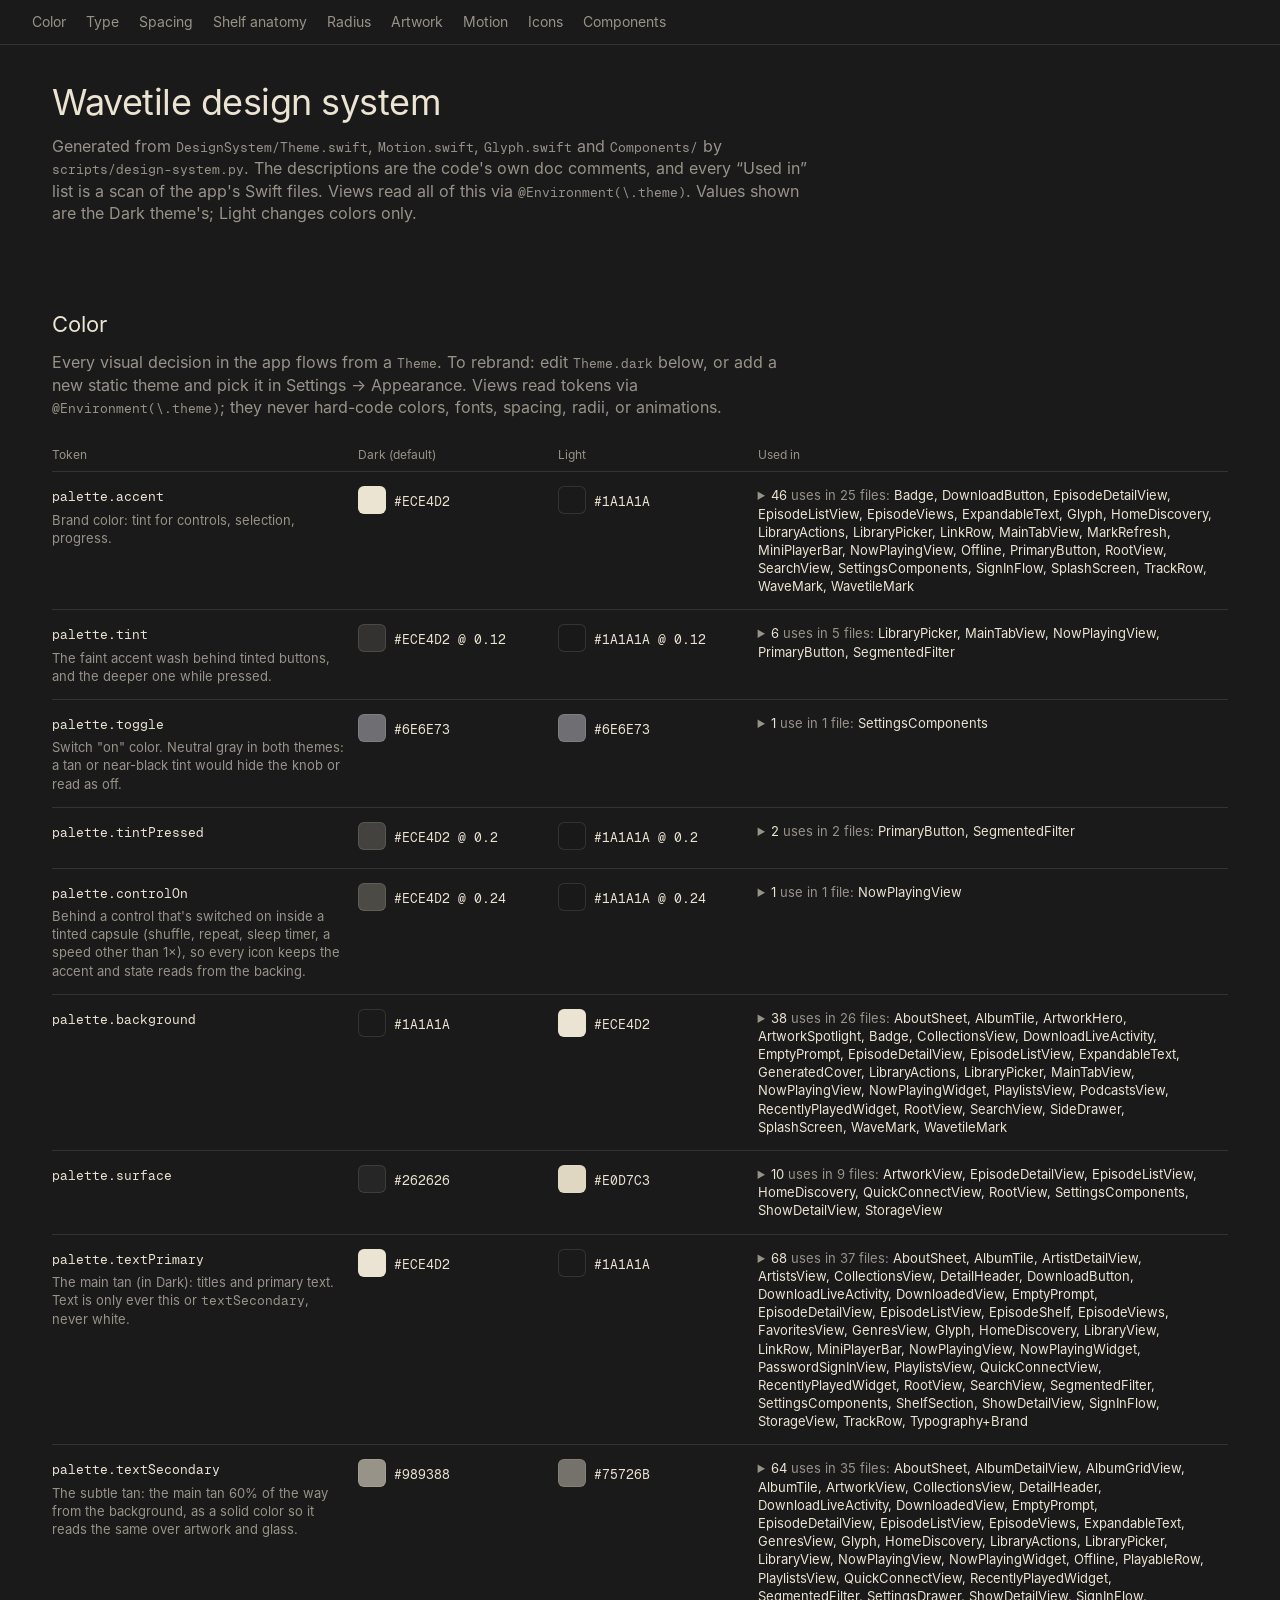
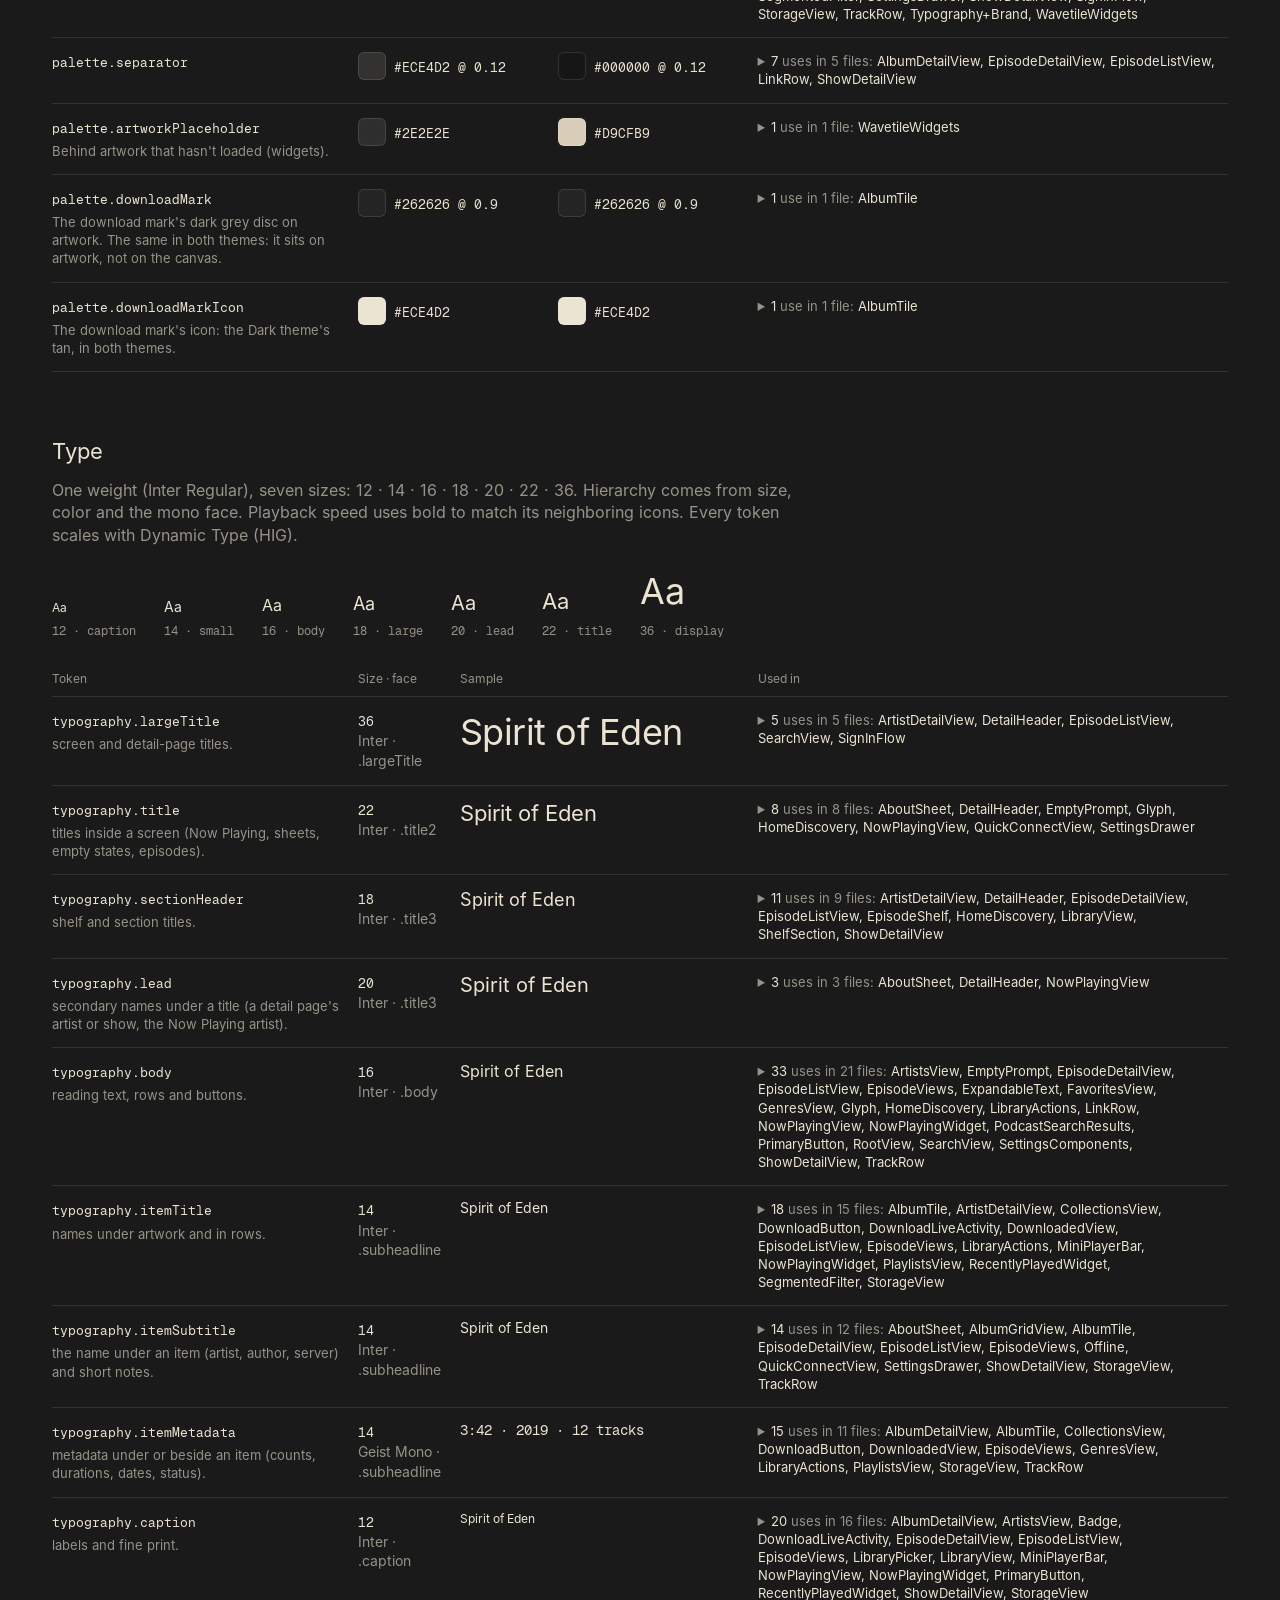
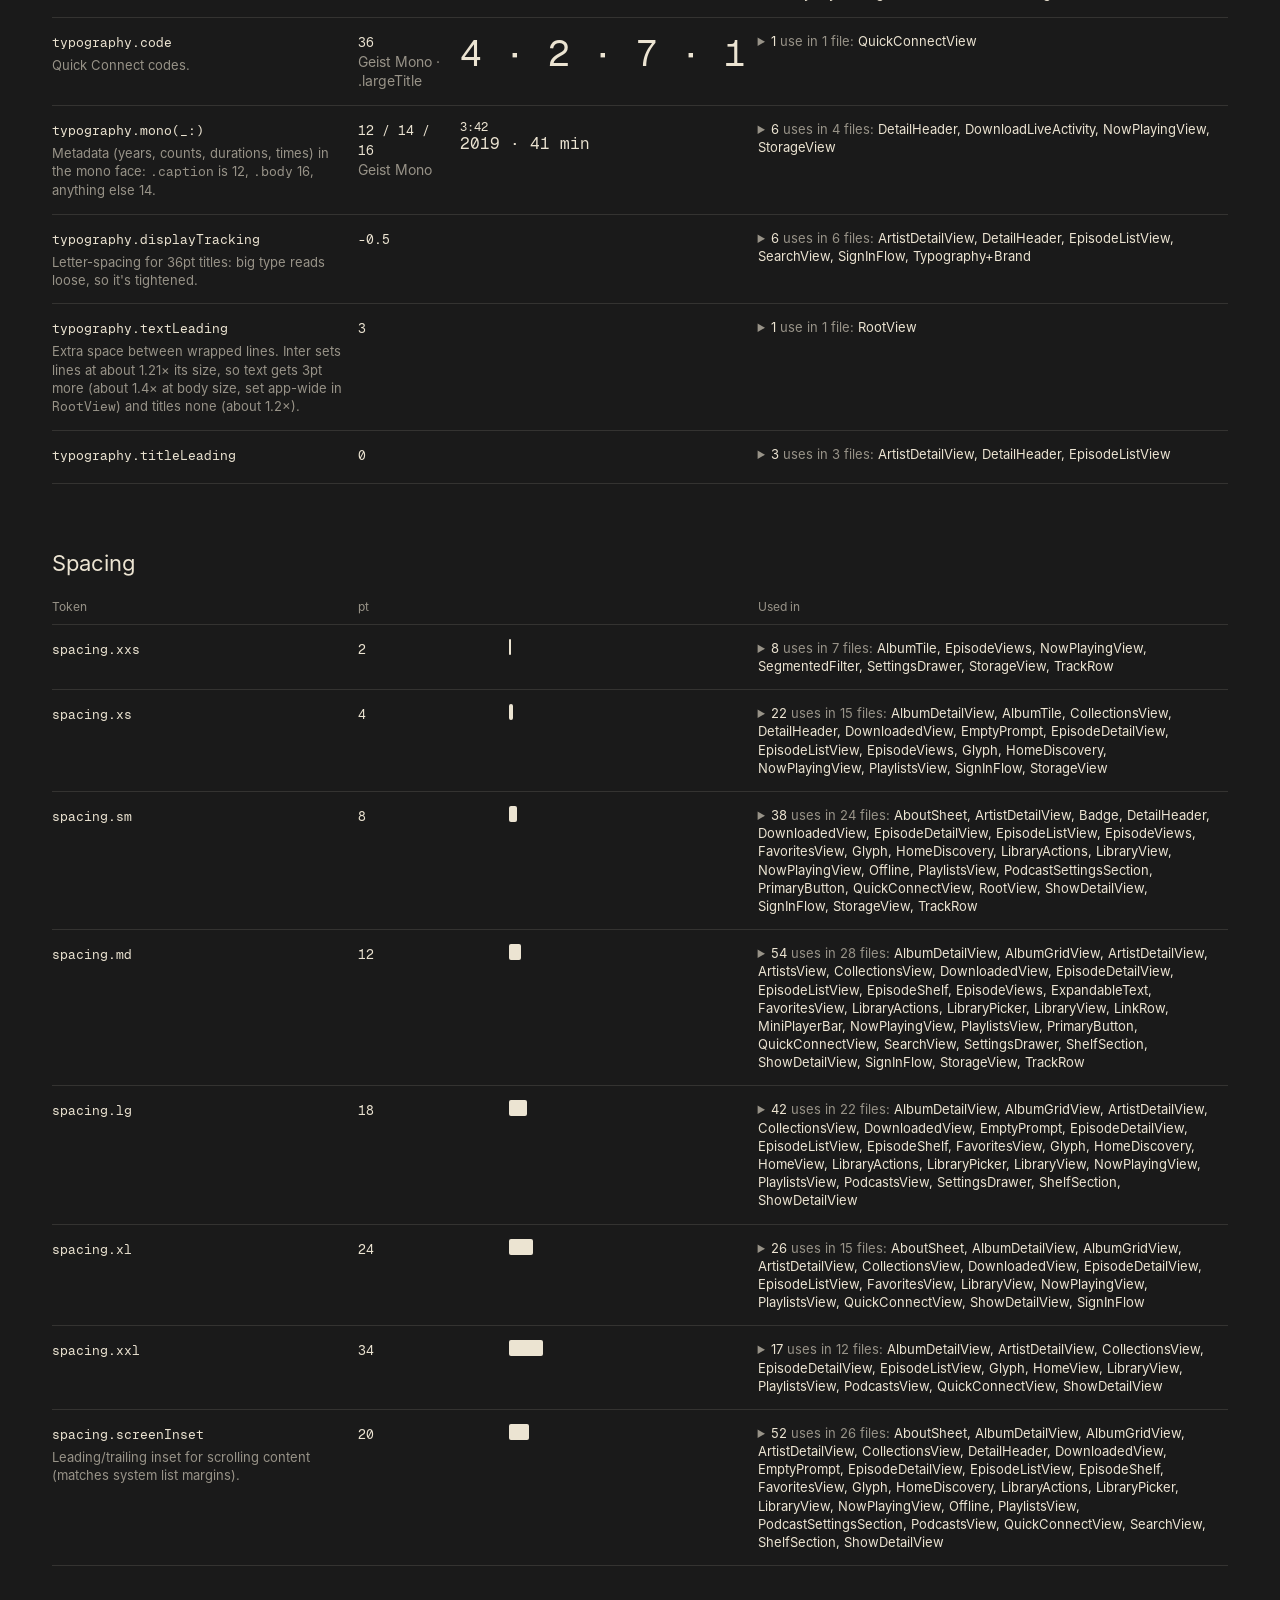
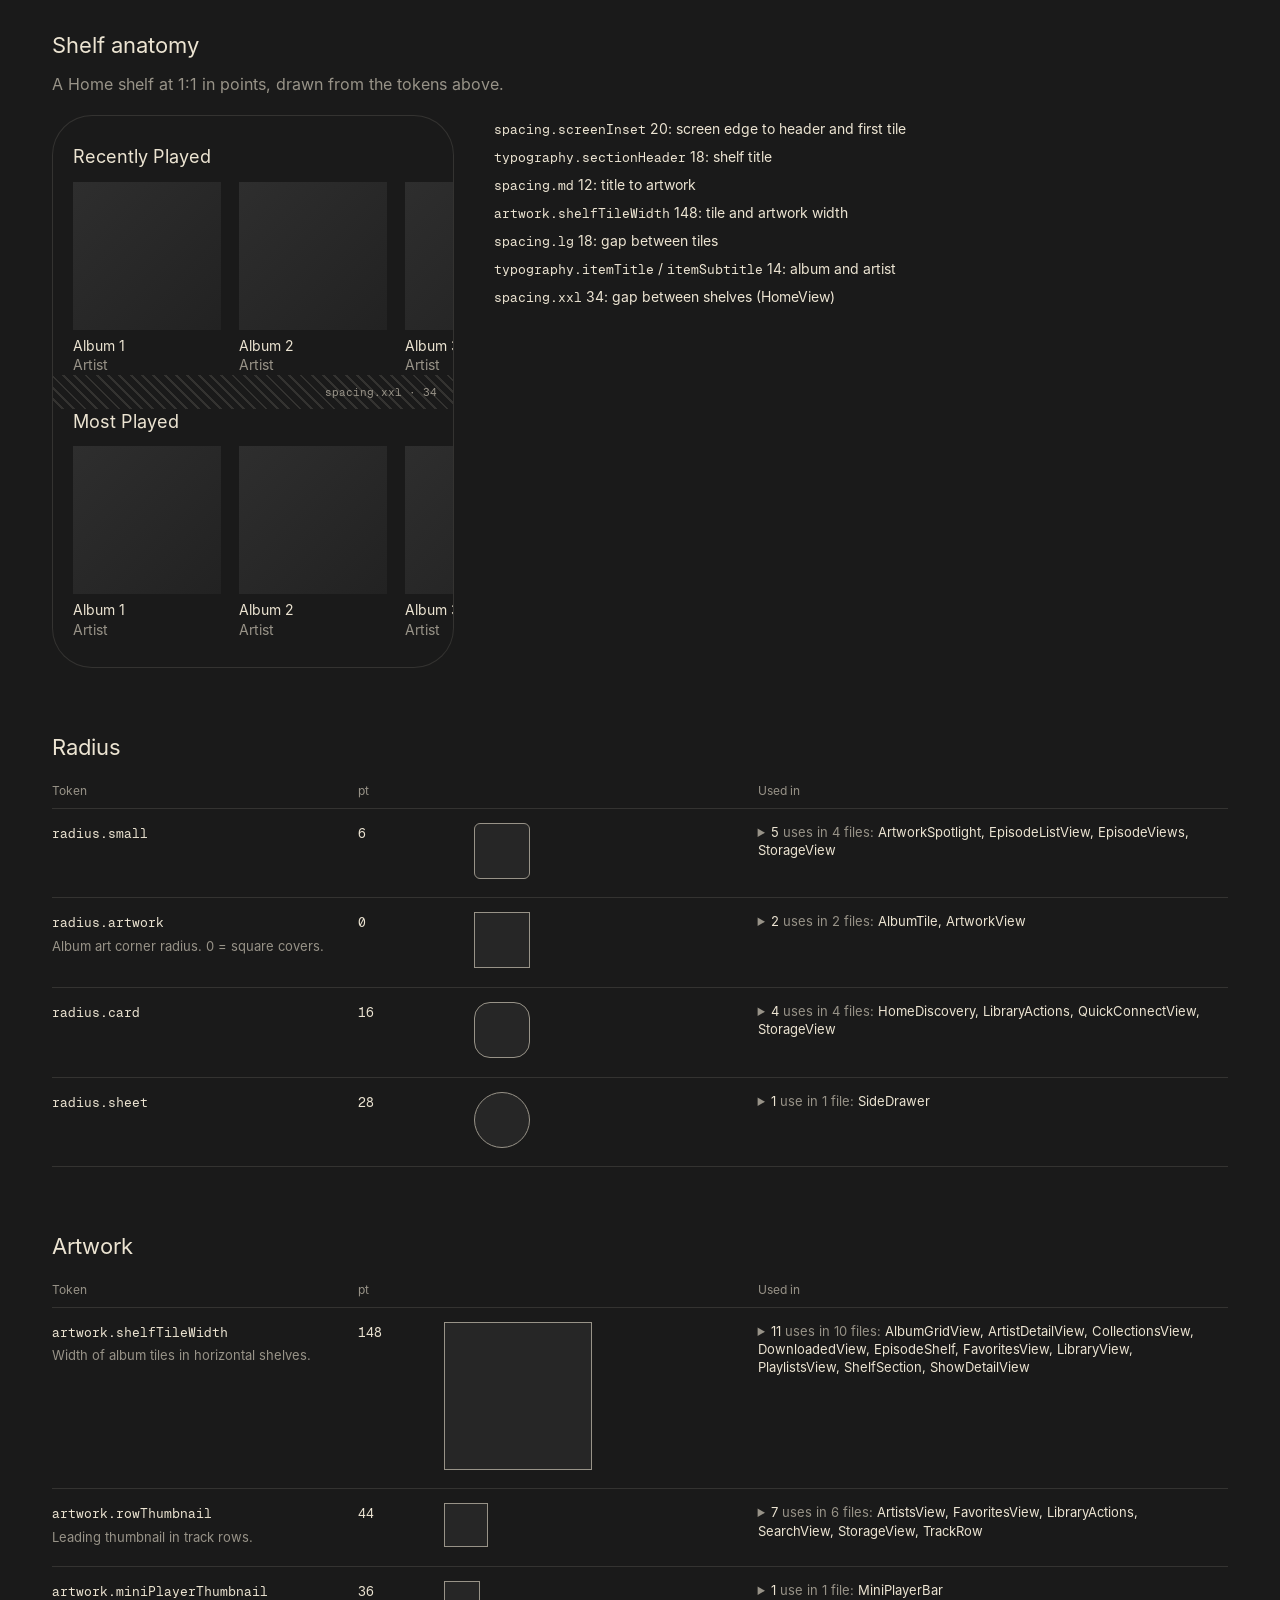
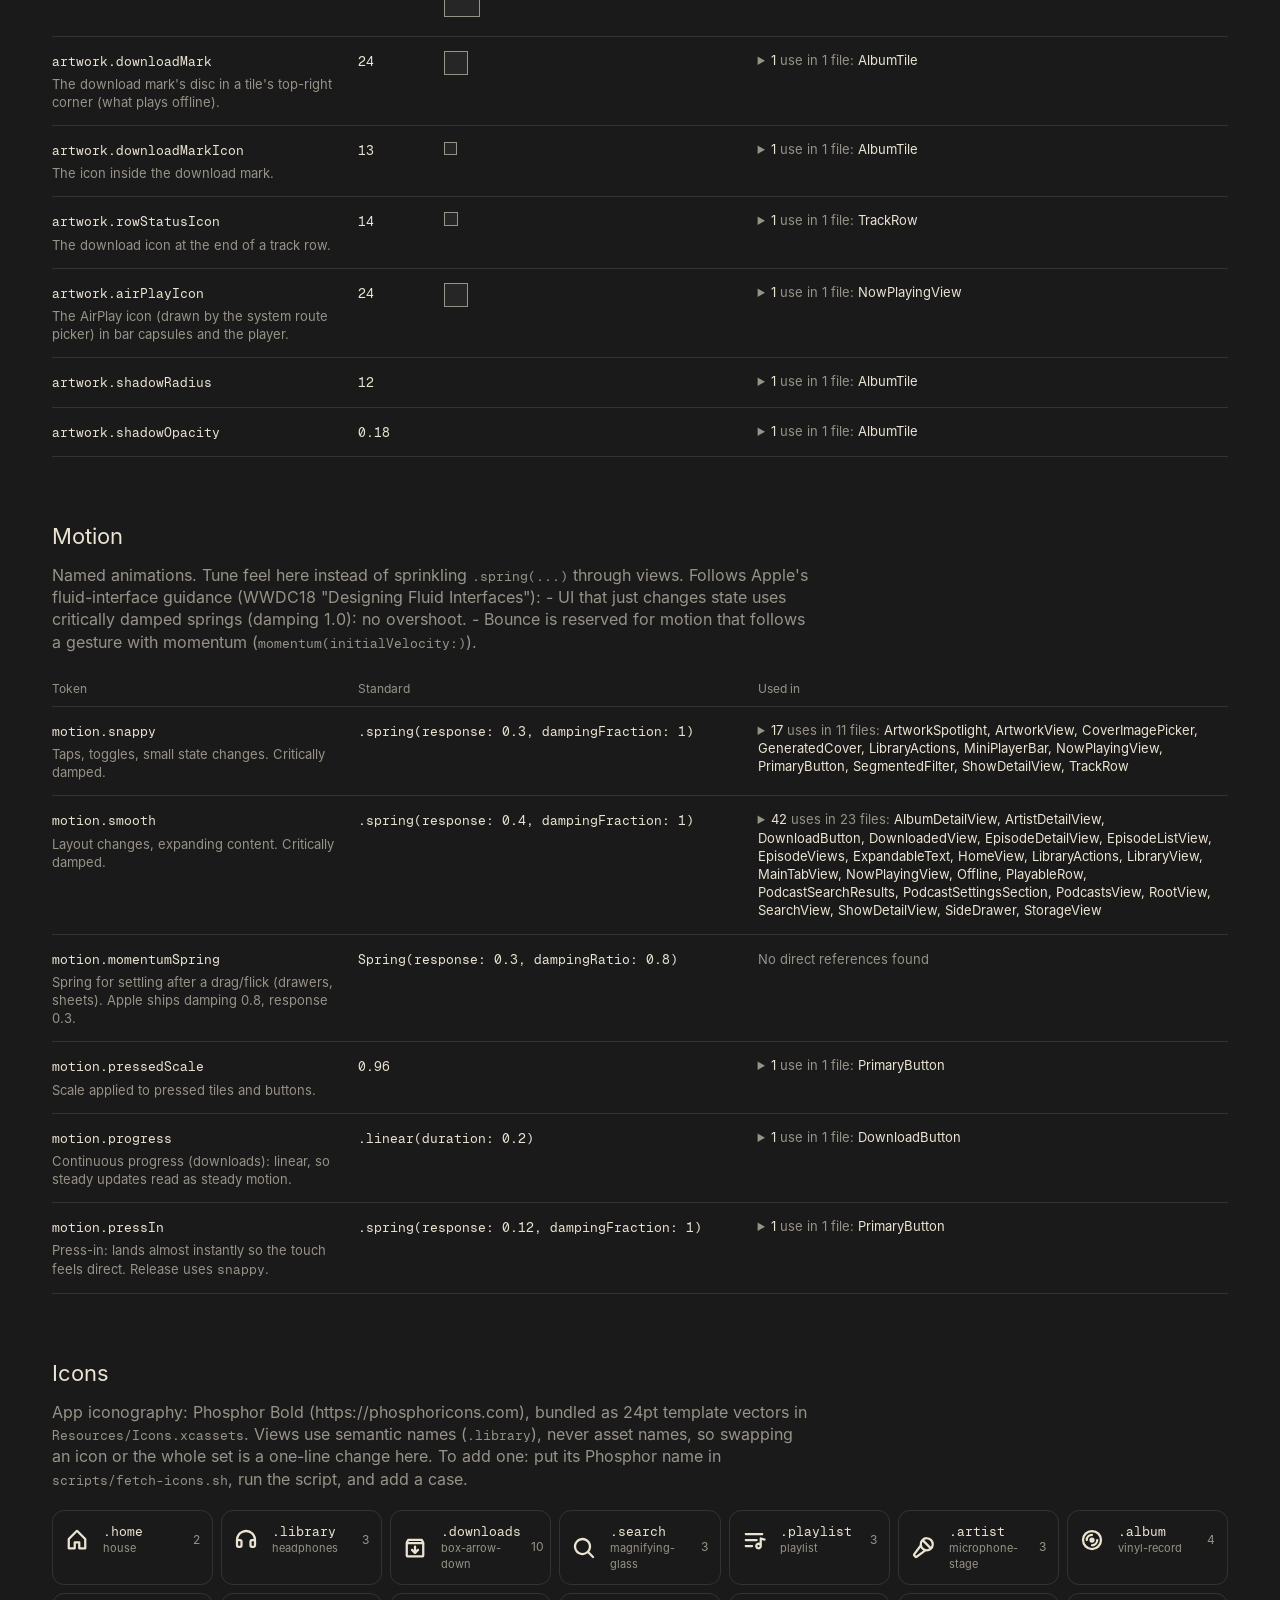
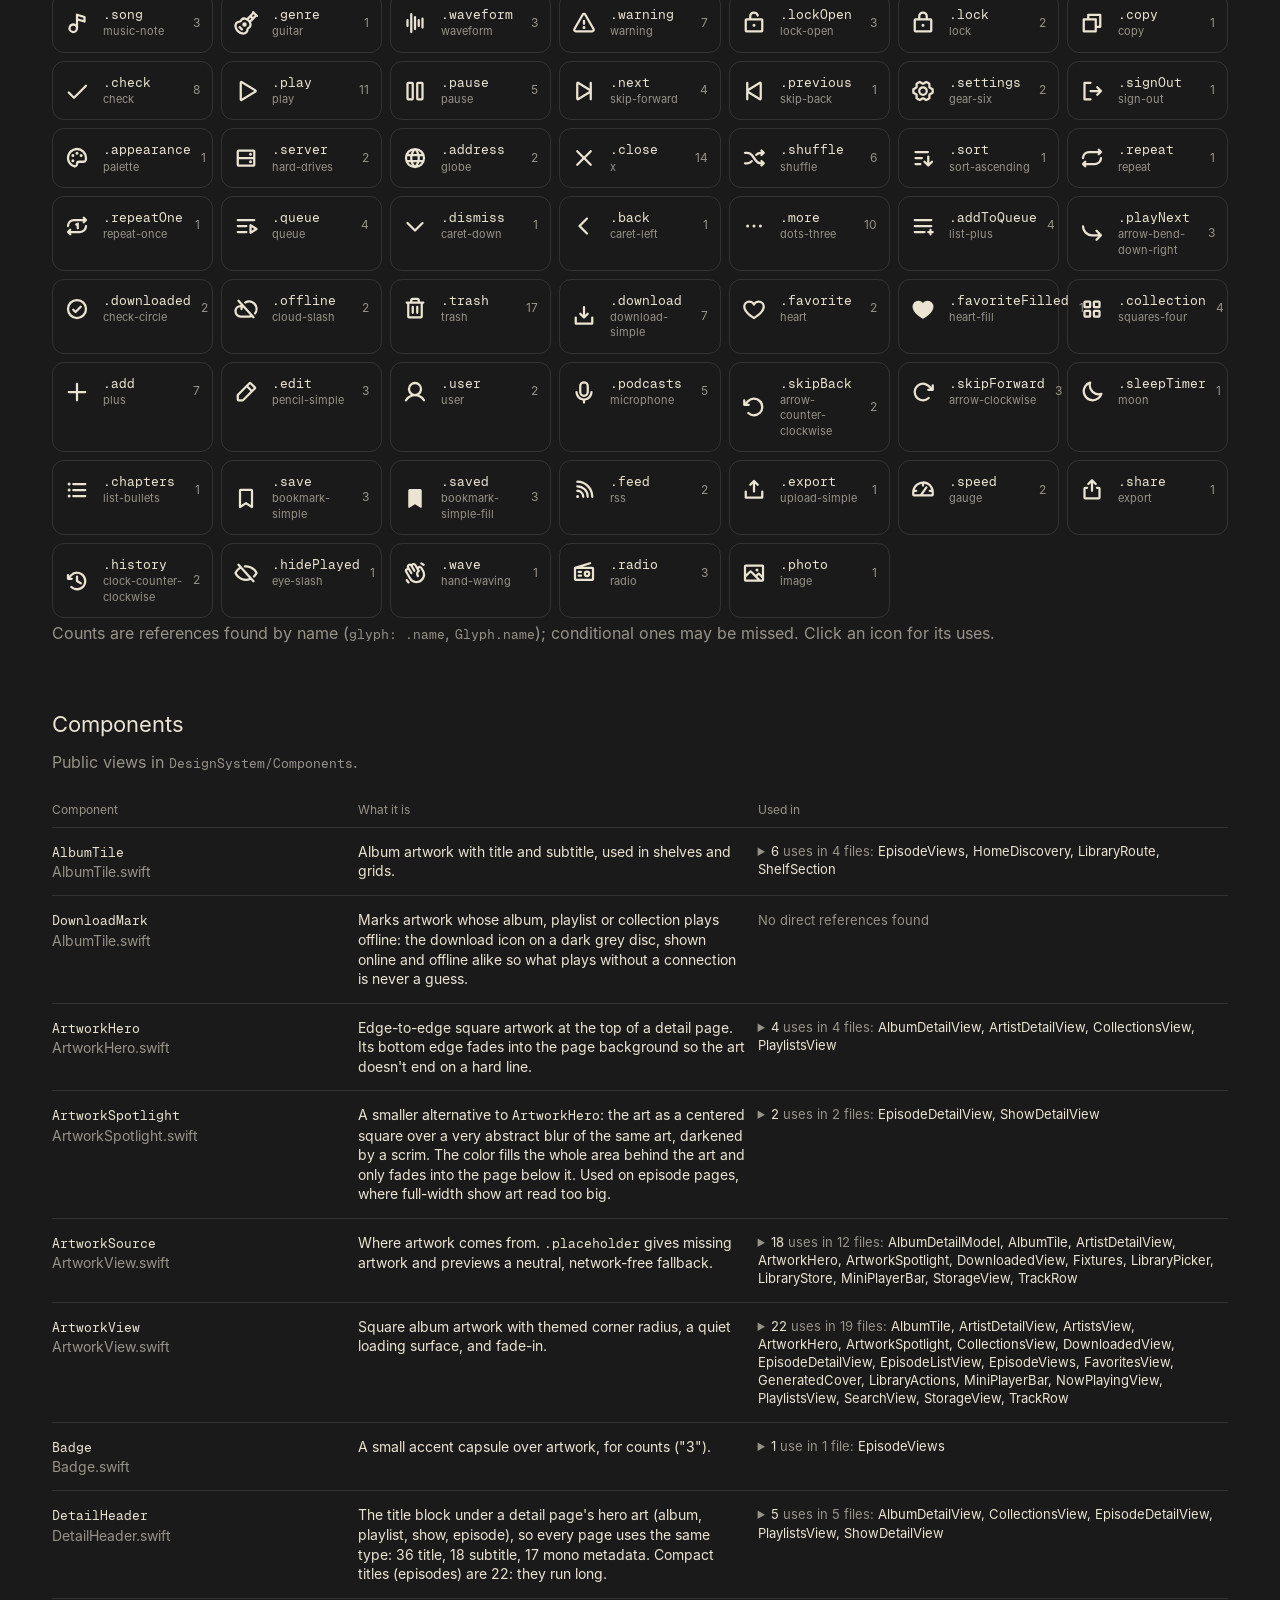
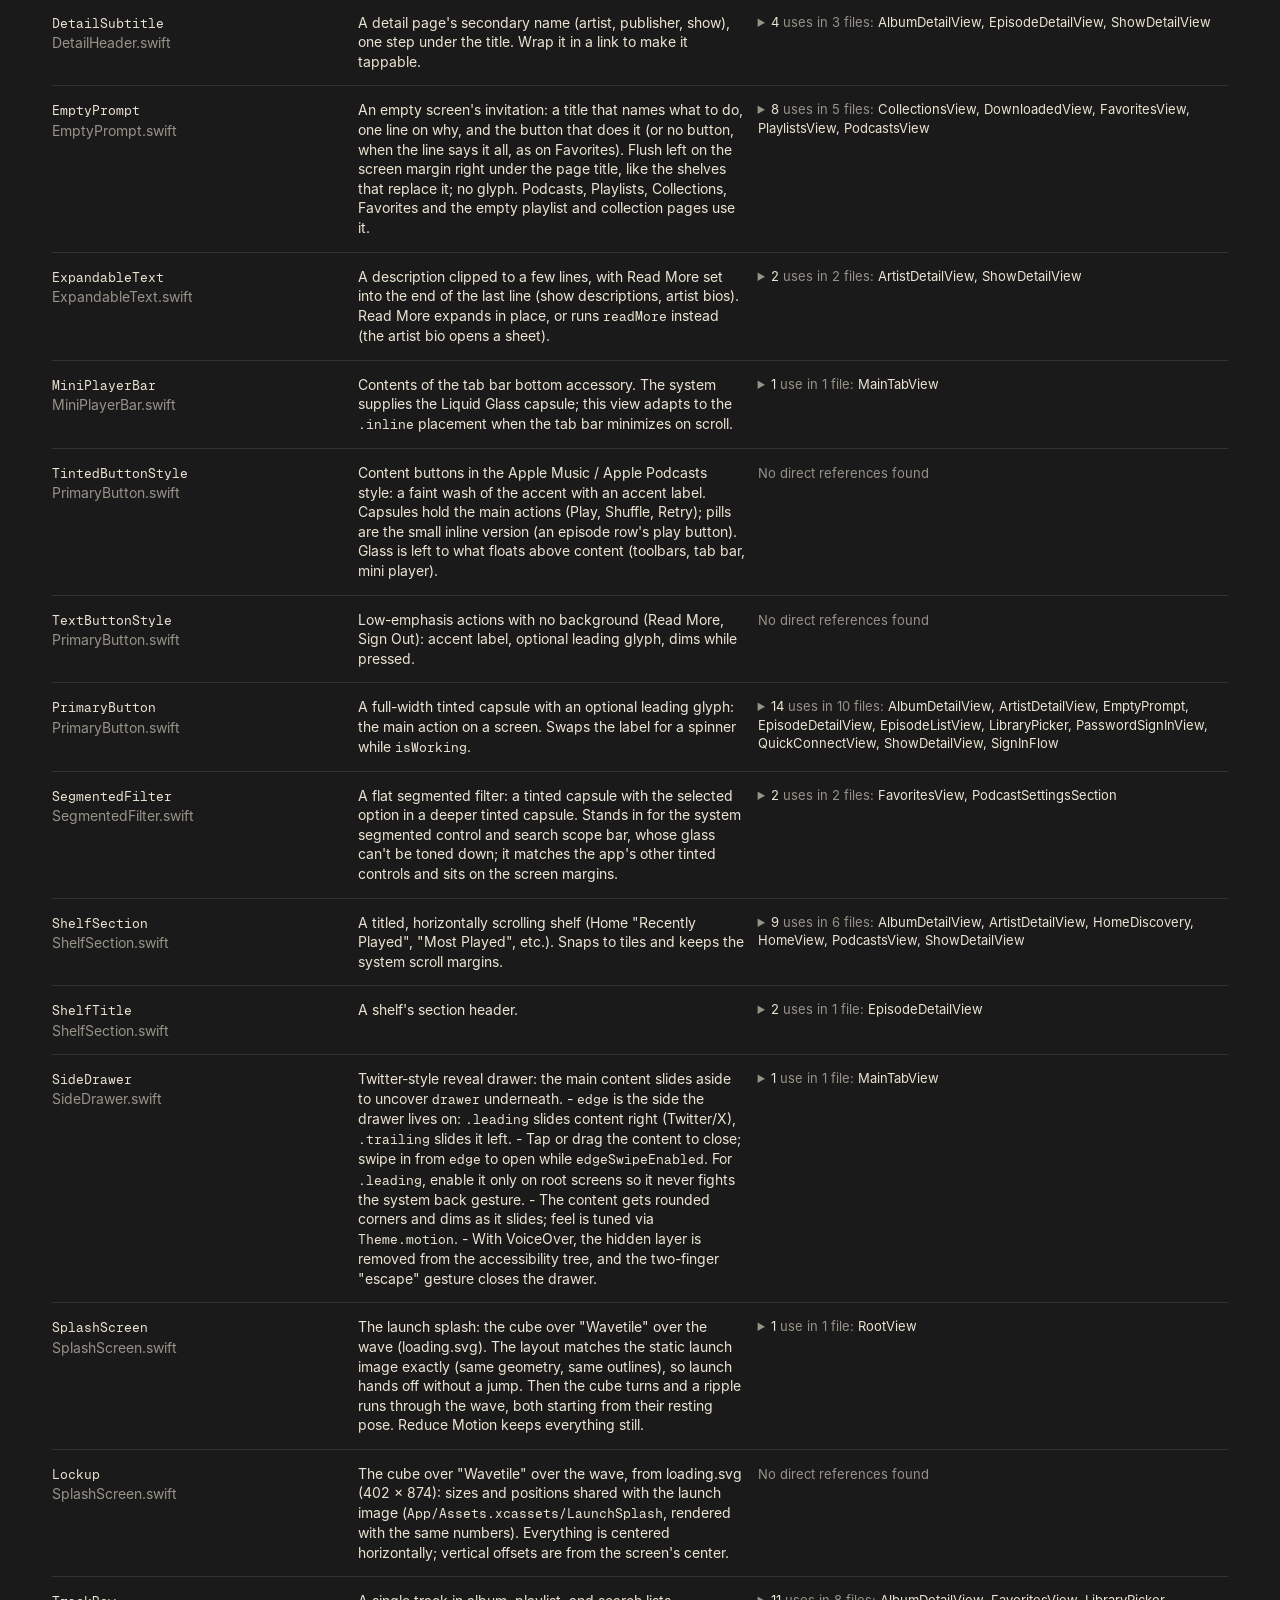
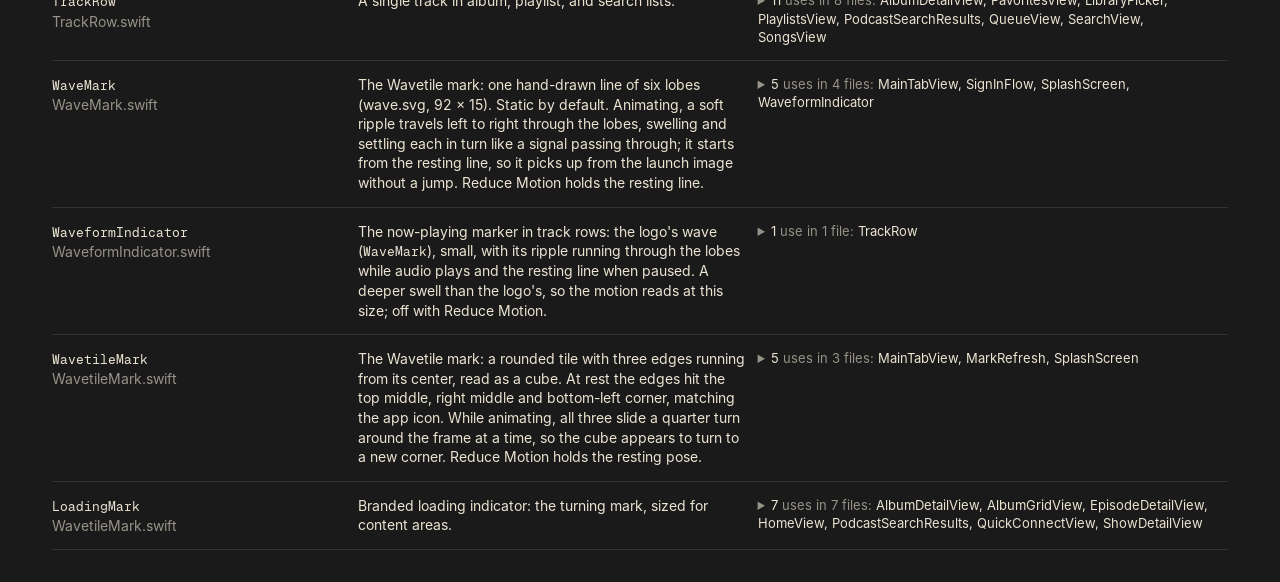
==== commit 0c8c0e90: "AirPlay lives in the shared detail bar (every detail page's capsule, podcast show and episode pages " ====
--- a/docs/design-system.html
+++ b/docs/design-system.html
@@ -67,14 +67,14 @@
 “Used in” list is a scan of the app's Swift files. Views read all of this via <code>@Environment(\.theme)</code>.
 Values shown are the Dark theme's; Light changes colors only.</p>
 </header>
-<section id="color"><h2>Color</h2><p class=lead>Every visual decision in the app flows from a <code>Theme</code>.  To rebrand: edit <code>Theme.dark</code> below, or add a new static theme and pick it in Settings → Appearance. Views read tokens via <code>@Environment(\.theme)</code>; they never hard-code colors, fonts, spacing, radii, or animations.</p><table><tr><th>Token</th><th>Dark (default)</th><th>Light</th><th>Used in</th></tr><tr><td><code>palette.accent</code><p>Brand color: tint for controls, selection, progress.</p></td><td><span class="swatch" style="background:#ECE4D2"></span><code>#ECE4D2</code></td><td><span class="swatch" style="background:#1A1A1A"></span><code>#1A1A1A</code></td><td><details><summary><b>46</b> uses in 25 files: <span class="files">Badge, DownloadButton, EpisodeDetailView, EpisodeListView, EpisodeViews, ExpandableText, Glyph, HomeDiscovery, LibraryActions, LibraryPicker, LinkRow, MainTabView, MarkRefresh, MiniPlayerBar, NowPlayingView, Offline, PrimaryButton, RootView, SearchView, SettingsComponents, SignInFlow, SplashScreen, TrackRow, WaveMark, WavetileMark</span></summary><ul><li><span class="loc">DesignSystem/Components/Badge.swift:19</span><code>.background(theme.palette.accent, in: .capsule)</code></li><li><span class="loc">DesignSystem/Components/ExpandableText.swift:49</span><code>.foregroundStyle(theme.palette.accent)</code></li><li><span class="loc">DesignSystem/Components/MarkRefresh.swift:111</span><code>WavetileMark.draw(in: &amp;canvas, size: size, turn: turn, color: theme.palette.accent)</code></li><li><span class="loc">DesignSystem/Components/MiniPlayerBar.swift:78</span><code>.tint(theme.palette.accent)</code></li><li><span class="loc">DesignSystem/Components/MiniPlayerBar.swift:79</span><code>.foregroundStyle(theme.palette.accent)</code></li><li><span class="loc">DesignSystem/Components/PrimaryButton.swift:32</span><code>.foregroundStyle(theme.palette.accent)</code></li><li><span class="loc">DesignSystem/Components/PrimaryButton.swift:83</span><code>.foregroundStyle(theme.palette.accent)</code></li><li><span class="loc">DesignSystem/Components/PrimaryButton.swift:127</span><code>ProgressView().tint(theme.palette.accent)</code></li><li><span class="loc">DesignSystem/Components/SplashScreen.swift:18</span><code>Lockup.drawWord(in: &amp;canvas, center: CGPoint(x: size.width / 2, y: size.height / 2), color: theme.palette.accent)</code></li><li><span class="loc">DesignSystem/Components/TrackRow.swift:82</span><code>.foregroundStyle(theme.palette.accent)</code></li><li><span class="loc">DesignSystem/Components/WaveMark.swift:43</span><code>.stroke(color ?? theme.palette.accent, style: StrokeStyle(lineWidth: lineWidth ?? Self.lineWidth(forWidth: width), lineCap: .round))</code></li><li><span class="loc">DesignSystem/Components/WavetileMark.swift:29</span><code>Self.draw(in: &amp;canvas, size: canvasSize, turn: turn, color: color ?? theme.palette.accent)</code></li><li><span class="loc">DesignSystem/Glyph.swift:121</span><code>configuration.icon.foregroundStyle(theme.palette.accent)</code></li><li><span class="loc">Features/Auth/SignInFlow.swift:26</span><code>.foregroundStyle(theme.palette.accent)</code></li><li><span class="loc">Features/Downloads/DownloadButton.swift:117</span><code>.stroke(theme.palette.accent, style: StrokeStyle(lineWidth: 2.5, lineCap: .round))</code></li><li><span class="loc">Features/Downloads/Offline.swift:51</span><code>.foregroundStyle(theme.palette.accent)</code></li><li><span class="loc">Features/Home/HomeDiscovery.swift:57</span><code>.foregroundStyle(theme.palette.accent)</code></li><li><span class="loc">Features/Library/LibraryActions.swift:192</span><code>.foregroundStyle(theme.palette.accent)</code></li><li><span class="loc">Features/Library/LibraryActions.swift:237</span><code>.foregroundStyle(theme.palette.accent)</code></li><li><span class="loc">Features/Library/LibraryPicker.swift:97</span><code>Glyph.check.image.foregroundStyle(theme.palette.accent)</code></li><li><span class="loc">Features/Main/MainTabView.swift:93</span><code>tabLabel(&quot;Home&quot;, icon: Image(uiImage: WavetileMark.uiImage(color: theme.palette.accent)))</code></li><li><span class="loc">Features/Main/MainTabView.swift:282</span><code>tabLabel(title, icon: glyph.image(color: theme.palette.accent))</code></li><li><span class="loc">Features/Main/MainTabView.swift:332</span><code>.foregroundStyle(theme.palette.accent)</code></li><li><span class="loc">Features/Main/MainTabView.swift:432</span><code>.foregroundStyle(theme.palette.accent)</code></li><li><span class="loc">Features/Navigation/LinkRow.swift:16</span><code>.foregroundStyle(theme.palette.accent)</code></li><li><span class="loc">Features/Player/NowPlayingView.swift:272</span><code>.foregroundStyle(theme.palette.accent)</code></li><li><span class="loc">Features/Player/NowPlayingView.swift:289</span><code>.foregroundStyle(theme.palette.accent)</code></li><li><span class="loc">Features/Player/NowPlayingView.swift:299</span><code>.foregroundStyle(theme.palette.accent)</code></li><li><span class="loc">Features/Player/NowPlayingView.swift:318</span><code>.foregroundStyle(theme.palette.accent)</code></li><li><span class="loc">Features/Player/NowPlayingView.swift:340</span><code>.foregroundStyle(theme.palette.accent)</code></li><li><span class="loc">Features/Player/NowPlayingView.swift:365</span><code>.foregroundStyle(theme.palette.accent)</code></li><li><span class="loc">Features/Player/NowPlayingView.swift:390</span><code>Capsule().fill(dragProgress == nil ? theme.palette.textPrimary : theme.palette.accent)</code></li><li><span class="loc">Features/Player/NowPlayingView.swift:455</span><code>RoutePicker(tint: UIColor(theme.palette.accent))</code></li><li><span class="loc">Features/Player/NowPlayingView.swift:533</span><code>.foregroundStyle(theme.palette.accent)</code></li><li><span class="loc">Features/Player/NowPlayingView.swift:600</span><code>.foregroundStyle(theme.palette.accent)</code></li><li><span class="loc">Features/Player/NowPlayingView.swift:688</span><code>.foregroundStyle(isCurrent ? theme.palette.accent : theme.palette.textPrimary)</code></li><li><span class="loc">Features/Podcasts/EpisodeDetailView.swift:145</span><code>.tint(theme.palette.accent)</code></li><li><span class="loc">Features/Podcasts/EpisodeDetailView.swift:160</span><code>.tint(theme.palette.accent)</code></li><li><span class="loc">Features/Podcasts/EpisodeListView.swift:217</span><code>.foregroundStyle(theme.palette.accent)</code></li><li><span class="loc">Features/Podcasts/EpisodeListView.swift:243</span><code>.foregroundStyle(theme.palette.accent)</code></li><li><span class="loc">Features/Podcasts/EpisodeViews.swift:45</span><code>.foregroundStyle(theme.palette.accent)</code></li><li><span class="loc">Features/Podcasts/EpisodeViews.swift:93</span><code>.tint(theme.palette.accent)</code></li><li><span class="loc">Features/Podcasts/EpisodeViews.swift:254</span><code>.foregroundStyle(theme.palette.accent)</code></li><li><span class="loc">Features/RootView.swift:63</span><code>.tint(app.theme.palette.accent)</code></li><li><span class="loc">Features/Search/SearchView.swift:188</span><code>.foregroundStyle(theme.palette.accent)</code></li><li><span class="loc">Features/Settings/SettingsComponents.swift:100</span><code>.foregroundStyle(theme.palette.accent)</code></li></ul></details></td></tr><tr><td><code>palette.tint</code><p>The faint accent wash behind tinted buttons, and the deeper one while pressed.</p></td><td><span class="swatch" style="background:rgba(236,228,210,0.12)"></span><code>#ECE4D2 @ 0.12</code></td><td><span class="swatch" style="background:rgba(26,26,26,0.12)"></span><code>#1A1A1A @ 0.12</code></td><td><details><summary><b>6</b> uses in 5 files: <span class="files">LibraryPicker, MainTabView, NowPlayingView, PrimaryButton, SegmentedFilter</span></summary><ul><li><span class="loc">DesignSystem/Components/PrimaryButton.swift:33</span><code>.background(pressed ? theme.palette.tintPressed : theme.palette.tint, in: .capsule)</code></li><li><span class="loc">DesignSystem/Components/SegmentedFilter.swift:42</span><code>.background(theme.palette.tint, in: .capsule)</code></li><li><span class="loc">Features/Library/LibraryPicker.swift:103</span><code>.listRowBackground(picked.contains(item.id) ? theme.palette.tint : Color.clear)</code></li><li><span class="loc">Features/Main/MainTabView.swift:407</span><code>.overlay(shape.fill(theme.palette.tint))</code></li><li><span class="loc">Features/Player/NowPlayingView.swift:117</span><code>.background(theme.palette.tint, in: .capsule)</code></li><li><span class="loc">Features/Player/NowPlayingView.swift:274</span><code>.background(theme.palette.tint, in: .circle)</code></li></ul></details></td></tr><tr><td><code>palette.toggle</code><p>Switch &quot;on&quot; color. Neutral gray in both themes: a tan or near-black tint would hide the knob or read as off.</p></td><td><span class="swatch" style="background:#6E6E73"></span><code>#6E6E73</code></td><td><span class="swatch" style="background:#6E6E73"></span><code>#6E6E73</code></td><td><details><summary><b>1</b> use in 1 file: <span class="files">SettingsComponents</span></summary><ul><li><span class="loc">Features/Settings/SettingsComponents.swift:36</span><code>.tint(theme.palette.toggle)</code></li></ul></details></td></tr><tr><td><code>palette.tintPressed</code><p></p></td><td><span class="swatch" style="background:rgba(236,228,210,0.2)"></span><code>#ECE4D2 @ 0.2</code></td><td><span class="swatch" style="background:rgba(26,26,26,0.2)"></span><code>#1A1A1A @ 0.2</code></td><td><details><summary><b>2</b> uses in 2 files: <span class="files">PrimaryButton, SegmentedFilter</span></summary><ul><li><span class="loc">DesignSystem/Components/PrimaryButton.swift:33</span><code>.background(pressed ? theme.palette.tintPressed : theme.palette.tint, in: .capsule)</code></li><li><span class="loc">DesignSystem/Components/SegmentedFilter.swift:31</span><code>.fill(theme.palette.tintPressed)</code></li></ul></details></td></tr><tr><td><code>palette.controlOn</code><p>Behind a control that&#x27;s switched on inside a tinted capsule (shuffle, repeat, sleep timer, a speed other than 1×), so every icon keeps the accent and state reads from the backing.</p></td><td><span class="swatch" style="background:rgba(236,228,210,0.24)"></span><code>#ECE4D2 @ 0.24</code></td><td><span class="swatch" style="background:rgba(26,26,26,0.24)"></span><code>#1A1A1A @ 0.24</code></td><td><details><summary><b>1</b> use in 1 file: <span class="files">NowPlayingView</span></summary><ul><li><span class="loc">Features/Player/NowPlayingView.swift:564</span><code>.fill(theme.palette.controlOn)</code></li></ul></details></td></tr><tr><td><code>palette.background</code><p></p></td><td><span class="swatch" style="background:#1A1A1A"></span><code>#1A1A1A</code></td><td><span class="swatch" style="background:#ECE4D2"></span><code>#ECE4D2</code></td><td><details><summary><b>38</b> uses in 26 files: <span class="files">AboutSheet, AlbumTile, ArtworkHero, ArtworkSpotlight, Badge, CollectionsView, DownloadLiveActivity, EmptyPrompt, EpisodeDetailView, EpisodeListView, ExpandableText, GeneratedCover, LibraryActions, LibraryPicker, MainTabView, NowPlayingView, NowPlayingWidget, PlaylistsView, PodcastsView, RecentlyPlayedWidget, RootView, SearchView, SideDrawer, SplashScreen, WaveMark, WavetileMark</span></summary><ul><li><span class="loc">DesignSystem/Components/AlbumTile.swift:32</span><code>.fill(theme.palette.background)</code></li><li><span class="loc">DesignSystem/Components/ArtworkHero.swift:18</span><code>LinearGradient(stops: Self.fade.map { .init(color: theme.palette.background.opacity($0.opacity), location: $0.location) },</code></li><li><span class="loc">DesignSystem/Components/ArtworkSpotlight.swift:57</span><code>.init(color: theme.palette.background.opacity(t * t * (3 - 2 * t)), location: t)</code></li><li><span class="loc">DesignSystem/Components/Badge.swift:16</span><code>.foregroundStyle(theme.palette.background)</code></li><li><span class="loc">DesignSystem/Components/EmptyPrompt.swift:44</span><code>.background(Theme.dark.palette.background)</code></li><li><span class="loc">DesignSystem/Components/ExpandableText.swift:55</span><code>.init(color: theme.palette.background.opacity(0), location: 0),</code></li><li><span class="loc">DesignSystem/Components/ExpandableText.swift:56</span><code>.init(color: theme.palette.background, location: 0.42),</code></li><li><span class="loc">DesignSystem/Components/GeneratedCover.swift:22</span><code>Color(cgColor: Spec(seed: seed).palette.background)</code></li><li><span class="loc">DesignSystem/Components/GeneratedCover.swift:411</span><code>cg.setFillColor(spec.palette.background)</code></li><li><span class="loc">DesignSystem/Components/GeneratedCover.swift:415</span><code>let backgroundInk = CoverArt.contrastInk(on: spec.palette.background)</code></li><li><span class="loc">DesignSystem/Components/SideDrawer.swift:89</span><code>.background(theme.palette.background.ignoresSafeArea())</code></li><li><span class="loc">DesignSystem/Components/SplashScreen.swift:16</span><code>theme.palette.background</code></li><li><span class="loc">DesignSystem/Components/WaveMark.swift:153</span><code>.background(Theme.dark.palette.background)</code></li><li><span class="loc">DesignSystem/Components/WavetileMark.swift:137</span><code>.background(Theme.dark.palette.background)</code></li><li><span class="loc">Features/Library/AboutSheet.swift:56</span><code>.presentationBackground(theme.palette.background)</code></li><li><span class="loc">Features/Library/CollectionsView.swift:235</span><code>.presentationBackground(theme.palette.background)</code></li><li><span class="loc">Features/Library/LibraryActions.swift:146</span><code>.presentationBackground(theme.palette.background)</code></li><li><span class="loc">Features/Library/LibraryActions.swift:151</span><code>.presentationBackground(theme.palette.background)</code></li><li><span class="loc">Features/Library/LibraryPicker.swift:64</span><code>.background(theme.palette.background, in: .capsule)</code></li><li><span class="loc">Features/Library/LibraryPicker.swift:71</span><code>stops: [.init(color: theme.palette.background.opacity(0), location: 0),</code></li><li><span class="loc">Features/Library/LibraryPicker.swift:72</span><code>.init(color: theme.palette.background, location: 0.4)],</code></li><li><span class="loc">Features/Library/PlaylistsView.swift:225</span><code>.presentationBackground(theme.palette.background)</code></li><li><span class="loc">Features/Library/PlaylistsView.swift:229</span><code>.presentationBackground(theme.palette.background)</code></li><li><span class="loc">Features/Main/MainTabView.swift:158</span><code>.presentationBackground(theme.palette.background)</code></li><li><span class="loc">Features/Main/MainTabView.swift:406</span><code>shape.fill(theme.palette.background)</code></li><li><span class="loc">Features/Player/NowPlayingView.swift:50</span><code>.background(theme.palette.background.ignoresSafeArea())</code></li><li><span class="loc">Features/Player/NowPlayingView.swift:54</span><code>.presentationBackground(theme.palette.background)</code></li><li><span class="loc">Features/Player/NowPlayingView.swift:59</span><code>.presentationBackground(theme.palette.background)</code></li><li><span class="loc">Features/Podcasts/EpisodeDetailView.swift:331</span><code>.presentationBackground(theme.palette.background)</code></li><li><span class="loc">Features/Podcasts/EpisodeListView.swift:158</span><code>.presentationBackground(theme.palette.background)</code></li><li><span class="loc">Features/Podcasts/EpisodeListView.swift:227</span><code>.background(theme.palette.background.ignoresSafeArea())</code></li><li><span class="loc">Features/Podcasts/PodcastsView.swift:46</span><code>.presentationBackground(theme.palette.background)</code></li><li><span class="loc">Features/RootView.swift:65</span><code>.background(app.theme.palette.background.ignoresSafeArea())</code></li><li><span class="loc">Features/Search/SearchView.swift:59</span><code>.background(theme.palette.background)</code></li><li><span class="loc">Widgets/DownloadLiveActivity.swift:27</span><code>.activityBackgroundTint(Theme.dark.palette.background)</code></li><li><span class="loc">Widgets/NowPlayingWidget.swift:31</span><code>.containerBackground(Theme.dark.palette.background, for: .widget)</code></li><li><span class="loc">Widgets/NowPlayingWidget.swift:123</span><code>.foregroundStyle(Theme.dark.palette.background)</code></li><li><span class="loc">Widgets/RecentlyPlayedWidget.swift:32</span><code>.containerBackground(Theme.dark.palette.background, for: .widget)</code></li></ul></details></td></tr><tr><td><code>palette.surface</code><p></p></td><td><span class="swatch" style="background:#262626"></span><code>#262626</code></td><td><span class="swatch" style="background:#E0D7C3"></span><code>#E0D7C3</code></td><td><details><summary><b>10</b> uses in 9 files: <span class="files">ArtworkView, EpisodeDetailView, EpisodeListView, HomeDiscovery, QuickConnectView, RootView, SettingsComponents, ShowDetailView, StorageView</span></summary><ul><li><span class="loc">DesignSystem/Components/ArtworkView.swift:81</span><code>theme.palette.surface</code></li><li><span class="loc">Features/Auth/QuickConnectView.swift:67</span><code>.background(theme.palette.surface, in: .rect(cornerRadius: theme.radius.card))</code></li><li><span class="loc">Features/Downloads/StorageView.swift:174</span><code>.background(theme.palette.surface, in: .rect(cornerRadius: theme.radius.card))</code></li><li><span class="loc">Features/Home/HomeDiscovery.swift:41</span><code>.background(theme.palette.surface, in: .rect(cornerRadius: theme.radius.card))</code></li><li><span class="loc">Features/Podcasts/EpisodeDetailView.swift:262</span><code>.background(theme.palette.surface)</code></li><li><span class="loc">Features/Podcasts/EpisodeListView.swift:134</span><code>.background(theme.palette.surface, in: .rect(cornerRadius: 8))</code></li><li><span class="loc">Features/Podcasts/ShowDetailView.swift:330</span><code>.background(theme.palette.surface, in: .capsule)</code></li><li><span class="loc">Features/RootView.swift:39</span><code>.background(app.theme.palette.surface)</code></li><li><span class="loc">Features/Settings/SettingsComponents.swift:22</span><code>styled(List(selection: selection) { Group { content }.listRowBackground(theme.palette.surface) }.listStyle(.insetGrouped))</code></li><li><span class="loc">Features/Settings/SettingsComponents.swift:24</span><code>styled(Form { Group { content }.listRowBackground(theme.palette.surface) })</code></li></ul></details></td></tr><tr><td><code>palette.textPrimary</code><p>The main tan (in Dark): titles and primary text. Text is only ever this or <code>textSecondary</code>, never white.</p></td><td><span class="swatch" style="background:#ECE4D2"></span><code>#ECE4D2</code></td><td><span class="swatch" style="background:#1A1A1A"></span><code>#1A1A1A</code></td><td><details><summary><b>68</b> uses in 37 files: <span class="files">AboutSheet, AlbumTile, ArtistDetailView, ArtistsView, CollectionsView, DetailHeader, DownloadButton, DownloadLiveActivity, DownloadedView, EmptyPrompt, EpisodeDetailView, EpisodeListView, EpisodeShelf, EpisodeViews, FavoritesView, GenresView, Glyph, HomeDiscovery, LibraryView, LinkRow, MiniPlayerBar, NowPlayingView, NowPlayingWidget, PasswordSignInView, PlaylistsView, QuickConnectView, RecentlyPlayedWidget, RootView, SearchView, SegmentedFilter, SettingsComponents, ShelfSection, ShowDetailView, SignInFlow, StorageView, TrackRow, Typography+Brand</span></summary><ul><li><span class="loc">DesignSystem/Components/AlbumTile.swift:39</span><code>.foregroundStyle(theme.palette.textPrimary)</code></li><li><span class="loc">DesignSystem/Components/DetailHeader.swift:29</span><code>.foregroundStyle(theme.palette.textPrimary)</code></li><li><span class="loc">DesignSystem/Components/DetailHeader.swift:67</span><code>.foregroundStyle(theme.palette.textPrimary)</code></li><li><span class="loc">DesignSystem/Components/EmptyPrompt.swift:25</span><code>.foregroundStyle(theme.palette.textPrimary)</code></li><li><span class="loc">DesignSystem/Components/MiniPlayerBar.swift:48</span><code>.foregroundStyle(theme.palette.textPrimary)</code></li><li><span class="loc">DesignSystem/Components/MiniPlayerBar.swift:54</span><code>.foregroundStyle(theme.palette.textPrimary)</code></li><li><span class="loc">DesignSystem/Components/SegmentedFilter.swift:26</span><code>.foregroundStyle(isSelected ? theme.palette.textPrimary : theme.palette.textSecondary)</code></li><li><span class="loc">DesignSystem/Components/ShelfSection.swift:58</span><code>.foregroundStyle(theme.palette.textPrimary)</code></li><li><span class="loc">DesignSystem/Components/TrackRow.swift:39</span><code>.foregroundStyle(theme.palette.textPrimary)</code></li><li><span class="loc">DesignSystem/Glyph.swift:119</span><code>configuration.title.foregroundStyle(theme.palette.textPrimary)</code></li><li><span class="loc">DesignSystem/Glyph.swift:180</span><code>.foregroundStyle(theme.palette.textPrimary)</code></li><li><span class="loc">DesignSystem/Typography+Brand.swift:57</span><code>let dark = UIColor(Theme.dark.palette.textPrimary), light = UIColor(Theme.light.palette.textPrimary)</code></li><li><span class="loc">Features/Auth/PasswordSignInView.swift:31</span><code>Label(error, glyph: .warning).foregroundStyle(theme.palette.textPrimary)</code></li><li><span class="loc">Features/Auth/QuickConnectView.swift:25</span><code>.foregroundStyle(theme.palette.textPrimary)</code></li><li><span class="loc">Features/Auth/SignInFlow.swift:77</span><code>.foregroundStyle(theme.palette.textPrimary)</code></li><li><span class="loc">Features/Auth/SignInFlow.swift:82</span><code>.foregroundStyle(theme.palette.textPrimary)</code></li><li><span class="loc">Features/Downloads/DownloadButton.swift:114</span><code>Circle().stroke(theme.palette.textPrimary.opacity(0.2), lineWidth: 2.5)</code></li><li><span class="loc">Features/Downloads/DownloadedView.swift:151</span><code>.foregroundStyle(theme.palette.textPrimary)</code></li><li><span class="loc">Features/Downloads/StorageView.swift:170</span><code>.foregroundStyle(theme.palette.textPrimary)</code></li><li><span class="loc">Features/Downloads/StorageView.swift:186</span><code>Text(title).font(theme.typography.itemTitle).foregroundStyle(theme.palette.textPrimary)</code></li><li><span class="loc">Features/Home/HomeDiscovery.swift:23</span><code>.foregroundStyle(theme.palette.textPrimary)</code></li><li><span class="loc">Features/Home/HomeDiscovery.swift:153</span><code>.foregroundStyle(theme.palette.textPrimary)</code></li><li><span class="loc">Features/Library/AboutSheet.swift:26</span><code>.foregroundStyle(theme.palette.textPrimary)</code></li><li><span class="loc">Features/Library/AboutSheet.swift:32</span><code>.foregroundStyle(theme.palette.textPrimary)</code></li><li><span class="loc">Features/Library/ArtistDetailView.swift:39</span><code>.foregroundStyle(theme.palette.textPrimary)</code></li><li><span class="loc">Features/Library/ArtistDetailView.swift:57</span><code>.foregroundStyle(theme.palette.textPrimary)</code></li><li><span class="loc">Features/Library/ArtistDetailView.swift:147</span><code>.foregroundStyle(theme.palette.textPrimary)</code></li><li><span class="loc">Features/Library/ArtistsView.swift:25</span><code>.foregroundStyle(theme.palette.textPrimary)</code></li><li><span class="loc">Features/Library/CollectionsView.swift:35</span><code>.foregroundStyle(theme.palette.textPrimary)</code></li><li><span class="loc">Features/Library/FavoritesView.swift:113</span><code>.foregroundStyle(theme.palette.textPrimary)</code></li><li><span class="loc">Features/Library/GenresView.swift:18</span><code>.foregroundStyle(theme.palette.textPrimary)</code></li><li><span class="loc">Features/Library/LibraryView.swift:40</span><code>.foregroundStyle(theme.palette.textPrimary)</code></li><li><span class="loc">Features/Library/PlaylistsView.swift:36</span><code>.foregroundStyle(theme.palette.textPrimary)</code></li><li><span class="loc">Features/Navigation/LinkRow.swift:20</span><code>.foregroundStyle(theme.palette.textPrimary)</code></li><li><span class="loc">Features/Player/NowPlayingView.swift:151</span><code>.foregroundStyle(theme.palette.textPrimary)</code></li><li><span class="loc">Features/Player/NowPlayingView.swift:389</span><code>Capsule().fill(theme.palette.textPrimary.opacity(0.18))</code></li><li><span class="loc">Features/Player/NowPlayingView.swift:390</span><code>Capsule().fill(dragProgress == nil ? theme.palette.textPrimary : theme.palette.accent)</code></li><li><span class="loc">Features/Player/NowPlayingView.swift:688</span><code>.foregroundStyle(isCurrent ? theme.palette.accent : theme.palette.textPrimary)</code></li><li><span class="loc">Features/Podcasts/EpisodeDetailView.swift:155</span><code>.foregroundStyle(theme.palette.textPrimary)</code></li><li><span class="loc">Features/Podcasts/EpisodeDetailView.swift:159</span><code>.foregroundStyle(theme.palette.textPrimary)</code></li><li><span class="loc">Features/Podcasts/EpisodeDetailView.swift:176</span><code>.foregroundStyle(theme.palette.textPrimary)</code></li><li><span class="loc">Features/Podcasts/EpisodeDetailView.swift:190</span><code>.foregroundStyle(theme.palette.textPrimary)</code></li><li><span class="loc">Features/Podcasts/EpisodeDetailView.swift:269</span><code>.foregroundStyle(theme.palette.textPrimary)</code></li><li><span class="loc">Features/Podcasts/EpisodeDetailView.swift:314</span><code>.foregroundStyle(theme.palette.textPrimary)</code></li><li><span class="loc">Features/Podcasts/EpisodeListView.swift:76</span><code>.foregroundStyle(theme.palette.textPrimary)</code></li><li><span class="loc">Features/Podcasts/EpisodeListView.swift:196</span><code>.foregroundStyle(theme.palette.textPrimary)</code></li><li><span class="loc">Features/Podcasts/EpisodeListView.swift:249</span><code>.foregroundStyle(theme.palette.textPrimary)</code></li><li><span class="loc">Features/Podcasts/EpisodeShelf.swift:18</span><code>.foregroundStyle(theme.palette.textPrimary)</code></li><li><span class="loc">Features/Podcasts/EpisodeViews.swift:30</span><code>.foregroundStyle(theme.palette.textPrimary)</code></li><li><span class="loc">Features/Podcasts/EpisodeViews.swift:318</span><code>.foregroundStyle(theme.palette.textPrimary)</code></li><li><span class="loc">Features/Podcasts/ShowDetailView.swift:202</span><code>.foregroundStyle(theme.palette.textPrimary)</code></li><li><span class="loc">Features/RootView.swift:62</span><code>.foregroundStyle(EnabledAwareColor(app.theme.palette.textPrimary))</code></li><li><span class="loc">Features/Search/SearchView.swift:128</span><code>.foregroundStyle(theme.palette.textPrimary)</code></li><li><span class="loc">Features/Settings/SettingsComponents.swift:37</span><code>.foregroundStyle(theme.palette.textPrimary)</code></li><li><span class="loc">Widgets/DownloadLiveActivity.swift:13</span><code>.foregroundStyle(Theme.dark.palette.textPrimary)</code></li><li><span class="loc">Widgets/DownloadLiveActivity.swift:22</span><code>.tint(Theme.dark.palette.textPrimary)</code></li><li><span class="loc">Widgets/DownloadLiveActivity.swift:25</span><code>.foregroundStyle(Theme.dark.palette.textPrimary)</code></li><li><span class="loc">Widgets/DownloadLiveActivity.swift:28</span><code>.activitySystemActionForegroundColor(Theme.dark.palette.textPrimary)</code></li><li><span class="loc">Widgets/DownloadLiveActivity.swift:32</span><code>Glyph.downloads.image.foregroundStyle(Theme.dark.palette.textPrimary)</code></li><li><span class="loc">Widgets/DownloadLiveActivity.swift:44</span><code>ProgressView(value: context.state.progress).tint(Theme.dark.palette.textPrimary)</code></li><li class="none">…and 8 more</li></ul></details></td></tr><tr><td><code>palette.textSecondary</code><p>The subtle tan: the main tan 60% of the way from the background, as a solid color so it reads the same over artwork and glass.</p></td><td><span class="swatch" style="background:#989388"></span><code>#989388</code></td><td><span class="swatch" style="background:#75726B"></span><code>#75726B</code></td><td><details><summary><b>64</b> uses in 35 files: <span class="files">AboutSheet, AlbumDetailView, AlbumGridView, AlbumTile, ArtworkView, CollectionsView, DetailHeader, DownloadLiveActivity, DownloadedView, EmptyPrompt, EpisodeDetailView, EpisodeListView, EpisodeViews, ExpandableText, GenresView, Glyph, HomeDiscovery, LibraryActions, LibraryPicker, LibraryView, NowPlayingView, NowPlayingWidget, Offline, PlayableRow, PlaylistsView, QuickConnectView, RecentlyPlayedWidget, SegmentedFilter, SettingsDrawer, ShowDetailView, SignInFlow, StorageView, TrackRow, Typography+Brand, WavetileWidgets</span></summary><ul><li><span class="loc">DesignSystem/Components/AlbumTile.swift:43</span><code>.foregroundStyle(theme.palette.textSecondary)</code></li><li><span class="loc">DesignSystem/Components/ArtworkView.swift:85</span><code>.foregroundStyle(theme.palette.textSecondary)</code></li><li><span class="loc">DesignSystem/Components/DetailHeader.swift:36</span><code>.foregroundStyle(theme.palette.textSecondary)</code></li><li><span class="loc">DesignSystem/Components/EmptyPrompt.swift:29</span><code>.foregroundStyle(theme.palette.textSecondary)</code></li><li><span class="loc">DesignSystem/Components/ExpandableText.swift:24</span><code>.foregroundStyle(theme.palette.textSecondary)</code></li><li><span class="loc">DesignSystem/Components/SegmentedFilter.swift:26</span><code>.foregroundStyle(isSelected ? theme.palette.textPrimary : theme.palette.textSecondary)</code></li><li><span class="loc">DesignSystem/Components/TrackRow.swift:44</span><code>.foregroundStyle(theme.palette.textSecondary)</code></li><li><span class="loc">DesignSystem/Components/TrackRow.swift:51</span><code>.foregroundStyle(theme.palette.textSecondary)</code></li><li><span class="loc">DesignSystem/Components/TrackRow.swift:59</span><code>.foregroundStyle(theme.palette.textSecondary)</code></li><li><span class="loc">DesignSystem/Components/TrackRow.swift:64</span><code>.foregroundStyle(theme.palette.textSecondary)</code></li><li><span class="loc">DesignSystem/Components/TrackRow.swift:85</span><code>.foregroundStyle(theme.palette.textSecondary)</code></li><li><span class="loc">DesignSystem/Glyph.swift:185</span><code>.foregroundStyle(theme.palette.textSecondary)</code></li><li><span class="loc">DesignSystem/Typography+Brand.swift:58</span><code>let darkSubtle = UIColor(Theme.dark.palette.textSecondary), lightSubtle = UIColor(Theme.light.palette.textSecondary)</code></li><li><span class="loc">Features/Album/AlbumDetailView.swift:117</span><code>.foregroundStyle(theme.palette.textSecondary)</code></li><li><span class="loc">Features/Album/AlbumDetailView.swift:150</span><code>.foregroundStyle(theme.palette.textSecondary)</code></li><li><span class="loc">Features/Auth/QuickConnectView.swift:17</span><code>.foregroundStyle(theme.palette.textSecondary)</code></li><li><span class="loc">Features/Auth/QuickConnectView.swift:58</span><code>.foregroundStyle(theme.palette.textSecondary)</code></li><li><span class="loc">Features/Auth/SignInFlow.swift:29</span><code>.foregroundStyle(theme.palette.textSecondary)</code></li><li><span class="loc">Features/Downloads/DownloadedView.swift:154</span><code>.foregroundStyle(theme.palette.textSecondary)</code></li><li><span class="loc">Features/Downloads/Offline.swift:56</span><code>.foregroundStyle(theme.palette.textSecondary)</code></li><li><span class="loc">Features/Downloads/StorageView.swift:53</span><code>Section { Text(&quot;Nothing downloaded&quot;).foregroundStyle(theme.palette.textSecondary) }</code></li><li><span class="loc">Features/Downloads/StorageView.swift:167</span><code>.foregroundStyle(theme.palette.textSecondary)</code></li><li><span class="loc">Features/Downloads/StorageView.swift:187</span><code>Text(subtitle).font(theme.typography.itemSubtitle).foregroundStyle(theme.palette.textSecondary)</code></li><li><span class="loc">Features/Downloads/StorageView.swift:192</span><code>.foregroundStyle(theme.palette.textSecondary)</code></li><li><span class="loc">Features/Home/HomeDiscovery.swift:37</span><code>.foregroundStyle(theme.palette.textSecondary)</code></li><li><span class="loc">Features/Library/AboutSheet.swift:39</span><code>.foregroundStyle(theme.palette.textSecondary)</code></li><li><span class="loc">Features/Library/AlbumGridView.swift:78</span><code>.foregroundStyle(theme.palette.textSecondary)</code></li><li><span class="loc">Features/Library/CollectionsView.swift:38</span><code>.foregroundStyle(theme.palette.textSecondary)</code></li><li><span class="loc">Features/Library/GenresView.swift:22</span><code>.foregroundStyle(theme.palette.textSecondary)</code></li><li><span class="loc">Features/Library/LibraryActions.swift:289</span><code>.foregroundStyle(theme.palette.textSecondary)</code></li><li><span class="loc">Features/Library/LibraryActions.swift:367</span><code>.foregroundStyle(theme.palette.textSecondary)</code></li><li><span class="loc">Features/Library/LibraryPicker.swift:46</span><code>.foregroundStyle(theme.palette.textSecondary)</code></li><li><span class="loc">Features/Library/LibraryView.swift:102</span><code>.foregroundStyle(theme.palette.textSecondary)</code></li><li><span class="loc">Features/Library/LibraryView.swift:108</span><code>.foregroundStyle(theme.palette.textSecondary)</code></li><li><span class="loc">Features/Library/PlaylistsView.swift:39</span><code>.foregroundStyle(theme.palette.textSecondary)</code></li><li><span class="loc">Features/Player/NowPlayingView.swift:162</span><code>.tint(theme.palette.textSecondary)</code></li><li><span class="loc">Features/Player/NowPlayingView.swift:179</span><code>.foregroundStyle(theme.palette.textSecondary)</code></li><li><span class="loc">Features/Player/NowPlayingView.swift:423</span><code>.foregroundStyle(theme.palette.textSecondary)</code></li><li><span class="loc">Features/Player/NowPlayingView.swift:628</span><code>.foregroundStyle(theme.palette.textSecondary)</code></li><li><span class="loc">Features/Player/NowPlayingView.swift:684</span><code>.foregroundStyle(theme.palette.textSecondary)</code></li><li><span class="loc">Features/Player/PlayableRow.swift:76</span><code>.foregroundStyle(theme.palette.textSecondary)</code></li><li><span class="loc">Features/Podcasts/EpisodeDetailView.swift:260</span><code>.foregroundStyle(theme.palette.textSecondary)</code></li><li><span class="loc">Features/Podcasts/EpisodeDetailView.swift:274</span><code>.foregroundStyle(theme.palette.textSecondary)</code></li><li><span class="loc">Features/Podcasts/EpisodeDetailView.swift:308</span><code>.foregroundStyle(theme.palette.textSecondary)</code></li><li><span class="loc">Features/Podcasts/EpisodeListView.swift:126</span><code>.foregroundStyle(theme.palette.textSecondary)</code></li><li><span class="loc">Features/Podcasts/EpisodeListView.swift:139</span><code>.foregroundStyle(theme.palette.textSecondary)</code></li><li><span class="loc">Features/Podcasts/EpisodeListView.swift:221</span><code>.foregroundStyle(theme.palette.textSecondary)</code></li><li><span class="loc">Features/Podcasts/EpisodeListView.swift:252</span><code>.foregroundStyle(theme.palette.textSecondary)</code></li><li><span class="loc">Features/Podcasts/EpisodeViews.swift:26</span><code>.foregroundStyle(theme.palette.textSecondary)</code></li><li><span class="loc">Features/Podcasts/EpisodeViews.swift:35</span><code>.foregroundStyle(theme.palette.textSecondary)</code></li><li><span class="loc">Features/Podcasts/EpisodeViews.swift:121</span><code>.foregroundStyle(theme.palette.textSecondary)</code></li><li><span class="loc">Features/Podcasts/EpisodeViews.swift:323</span><code>.foregroundStyle(theme.palette.textSecondary)</code></li><li><span class="loc">Features/Podcasts/EpisodeViews.swift:330</span><code>.foregroundStyle(theme.palette.textSecondary)</code></li><li><span class="loc">Features/Podcasts/ShowDetailView.swift:208</span><code>.foregroundStyle(theme.palette.textSecondary)</code></li><li><span class="loc">Features/Podcasts/ShowDetailView.swift:223</span><code>.foregroundStyle(theme.palette.textSecondary)</code></li><li><span class="loc">Features/Podcasts/ShowDetailView.swift:229</span><code>.foregroundStyle(theme.palette.textSecondary)</code></li><li><span class="loc">Features/Podcasts/ShowDetailView.swift:318</span><code>.foregroundStyle(theme.palette.textSecondary)</code></li><li><span class="loc">Features/Podcasts/ShowDetailView.swift:325</span><code>.foregroundStyle(theme.palette.textSecondary)</code></li><li><span class="loc">Features/Settings/SettingsDrawer.swift:138</span><code>.foregroundStyle(theme.palette.textSecondary)</code></li><li><span class="loc">Widgets/DownloadLiveActivity.swift:20</span><code>.foregroundStyle(Theme.dark.palette.textSecondary)</code></li><li class="none">…and 4 more</li></ul></details></td></tr><tr><td><code>palette.separator</code><p></p></td><td><span class="swatch" style="background:rgba(236,228,210,0.12)"></span><code>#ECE4D2 @ 0.12</code></td><td><span class="swatch" style="background:rgba(0,0,0,0.12)"></span><code>#000000 @ 0.12</code></td><td><details><summary><b>7</b> uses in 5 files: <span class="files">AlbumDetailView, EpisodeDetailView, EpisodeListView, LinkRow, ShowDetailView</span></summary><ul><li><span class="loc">Features/Album/AlbumDetailView.swift:173</span><code>.overlay(theme.palette.separator)</code></li><li><span class="loc">Features/Navigation/LinkRow.swift:33</span><code>Divider().overlay(theme.palette.separator).padding(.leading, LinkRow.glyphWidth + theme.spacing.md)</code></li><li><span class="loc">Features/Podcasts/EpisodeDetailView.swift:355</span><code>Divider().overlay(theme.palette.separator)</code></li><li><span class="loc">Features/Podcasts/EpisodeListView.swift:21</span><code>Divider().overlay(theme.palette.separator)</code></li><li><span class="loc">Features/Podcasts/EpisodeListView.swift:86</span><code>Divider().overlay(theme.palette.separator)</code></li><li><span class="loc">Features/Podcasts/EpisodeListView.swift:232</span><code>Rectangle().fill(theme.palette.separator).frame(height: 1)</code></li><li><span class="loc">Features/Podcasts/ShowDetailView.swift:218</span><code>Divider().overlay(theme.palette.separator)</code></li></ul></details></td></tr><tr><td><code>palette.artworkPlaceholder</code><p>Behind artwork that hasn&#x27;t loaded (widgets).</p></td><td><span class="swatch" style="background:#2E2E2E"></span><code>#2E2E2E</code></td><td><span class="swatch" style="background:#D9CFB9"></span><code>#D9CFB9</code></td><td><details><summary><b>1</b> use in 1 file: <span class="files">WavetileWidgets</span></summary><ul><li><span class="loc">Widgets/WavetileWidgets.swift:31</span><code>Theme.dark.palette.artworkPlaceholder</code></li></ul></details></td></tr><tr><td><code>palette.downloadMark</code><p>The download mark&#x27;s dark grey disc on artwork. The same in both themes: it sits on artwork, not on the canvas.</p></td><td><span class="swatch" style="background:rgba(38,38,38,0.9)"></span><code>#262626 @ 0.9</code></td><td><span class="swatch" style="background:rgba(38,38,38,0.9)"></span><code>#262626 @ 0.9</code></td><td><details><summary><b>1</b> use in 1 file: <span class="files">AlbumTile</span></summary><ul><li><span class="loc">DesignSystem/Components/AlbumTile.swift:67</span><code>.background(theme.palette.downloadMark, in: .circle)</code></li></ul></details></td></tr><tr><td><code>palette.downloadMarkIcon</code><p>The download mark&#x27;s icon: the Dark theme&#x27;s tan, in both themes.</p></td><td><span class="swatch" style="background:#ECE4D2"></span><code>#ECE4D2</code></td><td><span class="swatch" style="background:#ECE4D2"></span><code>#ECE4D2</code></td><td><details><summary><b>1</b> use in 1 file: <span class="files">AlbumTile</span></summary><ul><li><span class="loc">DesignSystem/Components/AlbumTile.swift:65</span><code>.foregroundStyle(theme.palette.downloadMarkIcon)</code></li></ul></details></td></tr></table></section>
-<section id="type"><h2>Type</h2><p class="lead">One weight (Inter Regular), seven sizes: 12 · 14 · 16 · 18 · 20 · 22 · 36. Hierarchy comes from size, color and the mono face. Playback speed uses bold to match its neighboring icons. Every token scales with Dynamic Type (HIG).</p><div class="scale"><div class="step"><span style="font-size:12px">Aa</span><code>12 · caption</code></div><div class="step"><span style="font-size:14px">Aa</span><code>14 · small</code></div><div class="step"><span style="font-size:16px">Aa</span><code>16 · body</code></div><div class="step"><span style="font-size:18px">Aa</span><code>18 · large</code></div><div class="step"><span style="font-size:20px">Aa</span><code>20 · lead</code></div><div class="step"><span style="font-size:22px">Aa</span><code>22 · title</code></div><div class="step"><span style="font-size:36px">Aa</span><code>36 · display</code></div></div><table><tr><th>Token</th><th>Size · face</th><th>Sample</th><th>Used in</th></tr><tr><td><code>typography.largeTitle</code><p>screen and detail-page titles.</p></td><td><code>36</code><br><span class="dim">Inter · .largeTitle</span></td><td><div class="sample " style="font-size:36px;letter-spacing:-0.5px">Spirit of Eden</div></td><td><details><summary><b>5</b> uses in 5 files: <span class="files">ArtistDetailView, DetailHeader, EpisodeListView, SearchView, SignInFlow</span></summary><ul><li><span class="loc">DesignSystem/Components/DetailHeader.swift:25</span><code>.font(compact ? theme.typography.title : theme.typography.largeTitle)</code></li><li><span class="loc">Features/Auth/SignInFlow.swift:25</span><code>.font(theme.typography.largeTitle)</code></li><li><span class="loc">Features/Library/ArtistDetailView.swift:36</span><code>.font(theme.typography.largeTitle)</code></li><li><span class="loc">Features/Podcasts/EpisodeListView.swift:193</span><code>.font(theme.typography.largeTitle)</code></li><li><span class="loc">Features/Search/SearchView.swift:126</span><code>.font(theme.typography.largeTitle)</code></li></ul></details></td></tr><tr><td><code>typography.title</code><p>titles inside a screen (Now Playing, sheets, empty states, episodes).</p></td><td><code>22</code><br><span class="dim">Inter · .title2</span></td><td><div class="sample " style="font-size:22px">Spirit of Eden</div></td><td><details><summary><b>8</b> uses in 8 files: <span class="files">AboutSheet, DetailHeader, EmptyPrompt, Glyph, HomeDiscovery, NowPlayingView, QuickConnectView, SettingsDrawer</span></summary><ul><li><span class="loc">DesignSystem/Components/DetailHeader.swift:25</span><code>.font(compact ? theme.typography.title : theme.typography.largeTitle)</code></li><li><span class="loc">DesignSystem/Components/EmptyPrompt.swift:24</span><code>.font(theme.typography.title)</code></li><li><span class="loc">DesignSystem/Glyph.swift:179</span><code>.font(theme.typography.title)</code></li><li><span class="loc">Features/Auth/QuickConnectView.swift:14</span><code>.font(theme.typography.title)</code></li><li><span class="loc">Features/Home/HomeDiscovery.swift:22</span><code>.font(theme.typography.title)</code></li><li><span class="loc">Features/Library/AboutSheet.swift:25</span><code>.font(theme.typography.title)</code></li><li><span class="loc">Features/Player/NowPlayingView.swift:150</span><code>.font(theme.typography.title)</code></li><li><span class="loc">Features/Settings/SettingsDrawer.swift:135</span><code>.font(theme.typography.title)</code></li></ul></details></td></tr><tr><td><code>typography.sectionHeader</code><p>shelf and section titles.</p></td><td><code>18</code><br><span class="dim">Inter · .title3</span></td><td><div class="sample " style="font-size:18px">Spirit of Eden</div></td><td><details><summary><b>11</b> uses in 9 files: <span class="files">ArtistDetailView, DetailHeader, EpisodeDetailView, EpisodeListView, EpisodeShelf, HomeDiscovery, LibraryView, ShelfSection, ShowDetailView</span></summary><ul><li><span class="loc">DesignSystem/Components/DetailHeader.swift:66</span><code>.font(compact ? theme.typography.sectionHeader : theme.typography.lead)</code></li><li><span class="loc">DesignSystem/Components/ShelfSection.swift:57</span><code>.font(theme.typography.sectionHeader)</code></li><li><span class="loc">Features/Home/HomeDiscovery.swift:152</span><code>.font(theme.typography.sectionHeader)</code></li><li><span class="loc">Features/Library/ArtistDetailView.swift:56</span><code>.font(theme.typography.sectionHeader)</code></li><li><span class="loc">Features/Library/LibraryView.swift:39</span><code>.font(theme.typography.sectionHeader)</code></li><li><span class="loc">Features/Podcasts/EpisodeDetailView.swift:154</span><code>.font(theme.typography.sectionHeader)</code></li><li><span class="loc">Features/Podcasts/EpisodeDetailView.swift:175</span><code>.font(theme.typography.sectionHeader)</code></li><li><span class="loc">Features/Podcasts/EpisodeDetailView.swift:259</span><code>.font(theme.typography.sectionHeader)</code></li><li><span class="loc">Features/Podcasts/EpisodeListView.swift:75</span><code>.font(theme.typography.sectionHeader)</code></li><li><span class="loc">Features/Podcasts/EpisodeShelf.swift:17</span><code>.font(theme.typography.sectionHeader)</code></li><li><span class="loc">Features/Podcasts/ShowDetailView.swift:201</span><code>.font(theme.typography.sectionHeader)</code></li></ul></details></td></tr><tr><td><code>typography.lead</code><p>secondary names under a title (a detail page&#x27;s artist or show, the Now Playing artist).</p></td><td><code>20</code><br><span class="dim">Inter · .title3</span></td><td><div class="sample " style="font-size:20px">Spirit of Eden</div></td><td><details><summary><b>3</b> uses in 3 files: <span class="files">AboutSheet, DetailHeader, NowPlayingView</span></summary><ul><li><span class="loc">DesignSystem/Components/DetailHeader.swift:66</span><code>.font(compact ? theme.typography.sectionHeader : theme.typography.lead)</code></li><li><span class="loc">Features/Library/AboutSheet.swift:30</span><code>.font(theme.typography.lead)</code></li><li><span class="loc">Features/Player/NowPlayingView.swift:178</span><code>.font(theme.typography.lead)</code></li></ul></details></td></tr><tr><td><code>typography.body</code><p>reading text, rows and buttons.</p></td><td><code>16</code><br><span class="dim">Inter · .body</span></td><td><div class="sample " style="font-size:16px">Spirit of Eden</div></td><td><details><summary><b>33</b> uses in 21 files: <span class="files">ArtistsView, EmptyPrompt, EpisodeDetailView, EpisodeListView, EpisodeViews, ExpandableText, FavoritesView, GenresView, Glyph, HomeDiscovery, LibraryActions, LinkRow, NowPlayingView, NowPlayingWidget, PodcastSearchResults, PrimaryButton, RootView, SearchView, SettingsComponents, ShowDetailView, TrackRow</span></summary><ul><li><span class="loc">DesignSystem/Components/EmptyPrompt.swift:28</span><code>.font(theme.typography.body)</code></li><li><span class="loc">DesignSystem/Components/ExpandableText.swift:23</span><code>.font(theme.typography.body)</code></li><li><span class="loc">DesignSystem/Components/ExpandableText.swift:30</span><code>.font(theme.typography.body)</code></li><li><span class="loc">DesignSystem/Components/ExpandableText.swift:48</span><code>.font(theme.typography.body)</code></li><li><span class="loc">DesignSystem/Components/PrimaryButton.swift:46</span><code>.font(theme.typography.body)</code></li><li><span class="loc">DesignSystem/Components/PrimaryButton.swift:82</span><code>.font(theme.typography.body)</code></li><li><span class="loc">DesignSystem/Components/TrackRow.swift:38</span><code>.font(theme.typography.body)</code></li><li><span class="loc">DesignSystem/Glyph.swift:184</span><code>.font(theme.typography.body)</code></li><li><span class="loc">Features/Home/HomeDiscovery.swift:36</span><code>.font(theme.typography.body)</code></li><li><span class="loc">Features/Library/ArtistsView.swift:24</span><code>.font(theme.typography.body)</code></li><li><span class="loc">Features/Library/FavoritesView.swift:112</span><code>.font(theme.typography.body)</code></li><li><span class="loc">Features/Library/GenresView.swift:17</span><code>.font(theme.typography.body)</code></li><li><span class="loc">Features/Library/LibraryActions.swift:274</span><code>.font(theme.typography.body)</code></li><li><span class="loc">Features/Library/LibraryActions.swift:286</span><code>Text(playlist.name).font(theme.typography.body)</code></li><li><span class="loc">Features/Library/LibraryActions.swift:352</span><code>.font(theme.typography.body)</code></li><li><span class="loc">Features/Library/LibraryActions.swift:364</span><code>Text(collection.name).font(theme.typography.body)</code></li><li><span class="loc">Features/Navigation/LinkRow.swift:19</span><code>.font(theme.typography.body)</code></li><li><span class="loc">Features/Player/NowPlayingView.swift:687</span><code>.font(theme.typography.body)</code></li><li><span class="loc">Features/Podcasts/EpisodeDetailView.swift:158</span><code>.font(theme.typography.body)</code></li><li><span class="loc">Features/Podcasts/EpisodeDetailView.swift:189</span><code>.font(theme.typography.body)</code></li><li><span class="loc">Features/Podcasts/EpisodeDetailView.swift:313</span><code>.font(theme.typography.body)</code></li><li><span class="loc">Features/Podcasts/EpisodeListView.swift:216</span><code>.font(theme.typography.body)</code></li><li><span class="loc">Features/Podcasts/EpisodeListView.swift:220</span><code>.font(theme.typography.body)</code></li><li><span class="loc">Features/Podcasts/EpisodeListView.swift:248</span><code>.font(theme.typography.body)</code></li><li><span class="loc">Features/Podcasts/EpisodeViews.swift:29</span><code>.font(theme.typography.body)</code></li><li><span class="loc">Features/Podcasts/PodcastSearchResults.swift:40</span><code>.font(theme.typography.body)</code></li><li><span class="loc">Features/Podcasts/ShowDetailView.swift:320</span><code>.font(theme.typography.body)</code></li><li><span class="loc">Features/RootView.swift:58</span><code>.font(app.theme.typography.body)</code></li><li><span class="loc">Features/Search/SearchView.swift:176</span><code>.font(theme.typography.body)</code></li><li><span class="loc">Features/Search/SearchView.swift:187</span><code>.font(theme.typography.body)</code></li><li><span class="loc">Features/Search/SearchView.swift:210</span><code>Text(artist.name).font(theme.typography.body)</code></li><li><span class="loc">Features/Settings/SettingsComponents.swift:33</span><code>.font(theme.typography.body)</code></li><li><span class="loc">Widgets/NowPlayingWidget.swift:96</span><code>Text(snapshot.title).font(Theme.dark.typography.body).widgetAccentable()</code></li></ul></details></td></tr><tr><td><code>typography.itemTitle</code><p>names under artwork and in rows.</p></td><td><code>14</code><br><span class="dim">Inter · .subheadline</span></td><td><div class="sample " style="font-size:14px">Spirit of Eden</div></td><td><details><summary><b>18</b> uses in 15 files: <span class="files">AlbumTile, ArtistDetailView, CollectionsView, DownloadButton, DownloadLiveActivity, DownloadedView, EpisodeListView, EpisodeViews, LibraryActions, MiniPlayerBar, NowPlayingWidget, PlaylistsView, RecentlyPlayedWidget, SegmentedFilter, StorageView</span></summary><ul><li><span class="loc">DesignSystem/Components/AlbumTile.swift:38</span><code>.font(theme.typography.itemTitle)</code></li><li><span class="loc">DesignSystem/Components/MiniPlayerBar.swift:47</span><code>.font(theme.typography.itemTitle)</code></li><li><span class="loc">DesignSystem/Components/SegmentedFilter.swift:25</span><code>.font(theme.typography.itemTitle)</code></li><li><span class="loc">Features/Downloads/DownloadButton.swift:189</span><code>.font(theme.typography.itemTitle)</code></li><li><span class="loc">Features/Downloads/DownloadedView.swift:150</span><code>.font(theme.typography.itemTitle)</code></li><li><span class="loc">Features/Downloads/StorageView.swift:186</span><code>Text(title).font(theme.typography.itemTitle).foregroundStyle(theme.palette.textPrimary)</code></li><li><span class="loc">Features/Library/ArtistDetailView.swift:146</span><code>.font(theme.typography.itemTitle)</code></li><li><span class="loc">Features/Library/CollectionsView.swift:34</span><code>.font(theme.typography.itemTitle)</code></li><li><span class="loc">Features/Library/LibraryActions.swift:183</span><code>.font(theme.typography.itemTitle)</code></li><li><span class="loc">Features/Library/LibraryActions.swift:191</span><code>.font(theme.typography.itemTitle)</code></li><li><span class="loc">Features/Library/PlaylistsView.swift:35</span><code>.font(theme.typography.itemTitle)</code></li><li><span class="loc">Features/Podcasts/EpisodeListView.swift:251</span><code>.font(theme.typography.itemTitle)</code></li><li><span class="loc">Features/Podcasts/EpisodeViews.swift:208</span><code>.font(theme.typography.itemTitle)</code></li><li><span class="loc">Features/Podcasts/EpisodeViews.swift:317</span><code>.font(theme.typography.itemTitle)</code></li><li><span class="loc">Widgets/DownloadLiveActivity.swift:16</span><code>.font(Theme.dark.typography.itemTitle)</code></li><li><span class="loc">Widgets/DownloadLiveActivity.swift:36</span><code>.font(Theme.dark.typography.itemTitle)</code></li><li><span class="loc">Widgets/NowPlayingWidget.swift:105</span><code>.font(Theme.dark.typography.itemTitle)</code></li><li><span class="loc">Widgets/RecentlyPlayedWidget.swift:49</span><code>.font(Theme.dark.typography.itemTitle)</code></li></ul></details></td></tr><tr><td><code>typography.itemSubtitle</code><p>the name under an item (artist, author, server) and short notes.</p></td><td><code>14</code><br><span class="dim">Inter · .subheadline</span></td><td><div class="sample " style="font-size:14px">Spirit of Eden</div></td><td><details><summary><b>14</b> uses in 12 files: <span class="files">AboutSheet, AlbumGridView, AlbumTile, EpisodeDetailView, EpisodeListView, EpisodeViews, Offline, QuickConnectView, SettingsDrawer, ShowDetailView, StorageView, TrackRow</span></summary><ul><li><span class="loc">DesignSystem/Components/AlbumTile.swift:42</span><code>.font(subtitleIsMetadata ? theme.typography.itemMetadata : theme.typography.itemSubtitle)</code></li><li><span class="loc">DesignSystem/Components/TrackRow.swift:43</span><code>.font(theme.typography.itemSubtitle)</code></li><li><span class="loc">Features/Auth/QuickConnectView.swift:60</span><code>.font(theme.typography.itemSubtitle)</code></li><li><span class="loc">Features/Downloads/Offline.swift:55</span><code>.font(theme.typography.itemSubtitle)</code></li><li><span class="loc">Features/Downloads/StorageView.swift:187</span><code>Text(subtitle).font(theme.typography.itemSubtitle).foregroundStyle(theme.palette.textSecondary)</code></li><li><span class="loc">Features/Library/AboutSheet.swift:38</span><code>.font(theme.typography.itemSubtitle)</code></li><li><span class="loc">Features/Library/AlbumGridView.swift:77</span><code>.font(theme.typography.itemSubtitle)</code></li><li><span class="loc">Features/Podcasts/EpisodeDetailView.swift:268</span><code>.font(theme.typography.itemSubtitle)</code></li><li><span class="loc">Features/Podcasts/EpisodeListView.swift:125</span><code>.font(theme.typography.itemSubtitle)</code></li><li><span class="loc">Features/Podcasts/EpisodeViews.swift:34</span><code>.font(theme.typography.itemSubtitle)</code></li><li><span class="loc">Features/Podcasts/EpisodeViews.swift:322</span><code>.font(theme.typography.itemSubtitle)</code></li><li><span class="loc">Features/Podcasts/ShowDetailView.swift:222</span><code>.font(theme.typography.itemSubtitle)</code></li><li><span class="loc">Features/Podcasts/ShowDetailView.swift:228</span><code>.font(theme.typography.itemSubtitle)</code></li><li><span class="loc">Features/Settings/SettingsDrawer.swift:137</span><code>.font(theme.typography.itemSubtitle)</code></li></ul></details></td></tr><tr><td><code>typography.itemMetadata</code><p>metadata under or beside an item (counts, durations, dates, status).</p></td><td><code>14</code><br><span class="dim">Geist Mono · .subheadline</span></td><td><div class="sample mono" style="font-size:14px">3:42 · 2019 · 12 tracks</div></td><td><details><summary><b>15</b> uses in 11 files: <span class="files">AlbumDetailView, AlbumTile, CollectionsView, DownloadButton, DownloadedView, EpisodeViews, GenresView, LibraryActions, PlaylistsView, StorageView, TrackRow</span></summary><ul><li><span class="loc">DesignSystem/Components/AlbumTile.swift:42</span><code>.font(subtitleIsMetadata ? theme.typography.itemMetadata : theme.typography.itemSubtitle)</code></li><li><span class="loc">DesignSystem/Components/TrackRow.swift:50</span><code>.font(theme.typography.itemMetadata)</code></li><li><span class="loc">DesignSystem/Components/TrackRow.swift:63</span><code>.font(theme.typography.itemMetadata)</code></li><li><span class="loc">DesignSystem/Components/TrackRow.swift:88</span><code>.font(theme.typography.itemMetadata)</code></li><li><span class="loc">Features/Album/AlbumDetailView.swift:116</span><code>.font(theme.typography.itemMetadata)</code></li><li><span class="loc">Features/Downloads/DownloadButton.swift:162</span><code>.font(theme.typography.itemMetadata)</code></li><li><span class="loc">Features/Downloads/DownloadedView.swift:153</span><code>.font(theme.typography.itemMetadata)</code></li><li><span class="loc">Features/Downloads/StorageView.swift:191</span><code>.font(theme.typography.itemMetadata)</code></li><li><span class="loc">Features/Library/CollectionsView.swift:37</span><code>.font(theme.typography.itemMetadata)</code></li><li><span class="loc">Features/Library/GenresView.swift:21</span><code>.font(theme.typography.itemMetadata)</code></li><li><span class="loc">Features/Library/LibraryActions.swift:288</span><code>.font(theme.typography.itemMetadata)</code></li><li><span class="loc">Features/Library/LibraryActions.swift:366</span><code>.font(theme.typography.itemMetadata)</code></li><li><span class="loc">Features/Library/PlaylistsView.swift:38</span><code>.font(theme.typography.itemMetadata)</code></li><li><span class="loc">Features/Podcasts/EpisodeViews.swift:201</span><code>.font(theme.typography.itemMetadata)</code></li><li><span class="loc">Features/Podcasts/EpisodeViews.swift:329</span><code>.font(theme.typography.itemMetadata)</code></li></ul></details></td></tr><tr><td><code>typography.caption</code><p>labels and fine print.</p></td><td><code>12</code><br><span class="dim">Inter · .caption</span></td><td><div class="sample " style="font-size:12px">Spirit of Eden</div></td><td><details><summary><b>20</b> uses in 16 files: <span class="files">AlbumDetailView, ArtistsView, Badge, DownloadLiveActivity, EpisodeDetailView, EpisodeListView, EpisodeViews, LibraryPicker, LibraryView, MiniPlayerBar, NowPlayingView, NowPlayingWidget, PrimaryButton, RecentlyPlayedWidget, ShowDetailView, StorageView</span></summary><ul><li><span class="loc">DesignSystem/Components/Badge.swift:14</span><code>.font(theme.typography.caption)</code></li><li><span class="loc">DesignSystem/Components/MiniPlayerBar.swift:51</span><code>.font(theme.typography.caption)</code></li><li><span class="loc">DesignSystem/Components/PrimaryButton.swift:52</span><code>.font(theme.typography.caption)</code></li><li><span class="loc">Features/Album/AlbumDetailView.swift:149</span><code>.font(theme.typography.caption)</code></li><li><span class="loc">Features/Downloads/StorageView.swift:166</span><code>.font(theme.typography.caption)</code></li><li><span class="loc">Features/Library/ArtistsView.swift:32</span><code>.font(theme.typography.caption)</code></li><li><span class="loc">Features/Library/LibraryPicker.swift:45</span><code>.font(theme.typography.caption)</code></li><li><span class="loc">Features/Library/LibraryView.swift:101</span><code>.font(theme.typography.caption)</code></li><li><span class="loc">Features/Library/LibraryView.swift:107</span><code>.font(theme.typography.caption)</code></li><li><span class="loc">Features/Player/NowPlayingView.swift:627</span><code>.font(theme.typography.caption)</code></li><li><span class="loc">Features/Podcasts/EpisodeDetailView.swift:273</span><code>.font(theme.typography.caption)</code></li><li><span class="loc">Features/Podcasts/EpisodeDetailView.swift:307</span><code>.font(theme.typography.caption)</code></li><li><span class="loc">Features/Podcasts/EpisodeListView.swift:138</span><code>.font(theme.typography.caption)</code></li><li><span class="loc">Features/Podcasts/EpisodeViews.swift:25</span><code>.font(theme.typography.caption)</code></li><li><span class="loc">Features/Podcasts/ShowDetailView.swift:207</span><code>.font(theme.typography.caption)</code></li><li><span class="loc">Widgets/DownloadLiveActivity.swift:19</span><code>.font(Theme.dark.typography.caption)</code></li><li><span class="loc">Widgets/NowPlayingWidget.swift:55</span><code>.font(Theme.dark.typography.caption)</code></li><li><span class="loc">Widgets/NowPlayingWidget.swift:97</span><code>Text(snapshot.artist).font(Theme.dark.typography.caption)</code></li><li><span class="loc">Widgets/NowPlayingWidget.swift:108</span><code>.font(Theme.dark.typography.caption)</code></li><li><span class="loc">Widgets/RecentlyPlayedWidget.swift:54</span><code>.font(Theme.dark.typography.caption)</code></li></ul></details></td></tr><tr><td><code>typography.code</code><p>Quick Connect codes.</p></td><td><code>36</code><br><span class="dim">Geist Mono · .largeTitle</span></td><td><div class="sample mono" style="font-size:36px">4 · 2 · 7 · 1</div></td><td><details><summary><b>1</b> use in 1 file: <span class="files">QuickConnectView</span></summary><ul><li><span class="loc">Features/Auth/QuickConnectView.swift:50</span><code>.font(theme.typography.code)</code></li></ul></details></td></tr><tr><td><code>typography.mono(_:)</code><p>Metadata (years, counts, durations, times) in the mono face: <code>.caption</code> is 12, <code>.body</code> 16, anything else 14.</p></td><td><code>12 / 14 / 16</code><br><span class="dim">Geist Mono</span></td><td><div class="sample mono" style="font-size:12px">3:42</div><div class="sample mono" style="font-size:16px">2019 · 41 min</div></td><td><details><summary><b>6</b> uses in 4 files: <span class="files">DetailHeader, DownloadLiveActivity, NowPlayingView, StorageView</span></summary><ul><li><span class="loc">DesignSystem/Components/DetailHeader.swift:35</span><code>.font(theme.typography.mono(.body))</code></li><li><span class="loc">Features/Downloads/StorageView.swift:169</span><code>.font(theme.typography.mono(.callout))</code></li><li><span class="loc">Features/Player/NowPlayingView.swift:422</span><code>.font(theme.typography.mono(.caption))</code></li><li><span class="loc">Features/Player/NowPlayingView.swift:528</span><code>.font(theme.typography.mono(.caption))</code></li><li><span class="loc">Features/Player/NowPlayingView.swift:683</span><code>.font(theme.typography.mono(.caption))</code></li><li><span class="loc">Widgets/DownloadLiveActivity.swift:41</span><code>.font(Theme.dark.typography.mono(.caption))</code></li></ul></details></td></tr><tr><td><code>typography.displayTracking</code><p>Letter-spacing for 36pt titles: big type reads loose, so it&#x27;s tightened.</p></td><td><code>-0.5</code></td><td></td><td><details><summary><b>6</b> uses in 6 files: <span class="files">ArtistDetailView, DetailHeader, EpisodeListView, SearchView, SignInFlow, Typography+Brand</span></summary><ul><li><span class="loc">DesignSystem/Components/DetailHeader.swift:27</span><code>.tracking(compact ? 0 : theme.typography.displayTracking)</code></li><li><span class="loc">DesignSystem/Typography+Brand.swift:76</span><code>.font: largeTitle, .foregroundColor: textColor, .kern: Theme.dark.typography.displayTracking,</code></li><li><span class="loc">Features/Auth/SignInFlow.swift:27</span><code>.tracking(theme.typography.displayTracking)</code></li><li><span class="loc">Features/Library/ArtistDetailView.swift:37</span><code>.tracking(theme.typography.displayTracking)</code></li><li><span class="loc">Features/Podcasts/EpisodeListView.swift:194</span><code>.tracking(theme.typography.displayTracking)</code></li><li><span class="loc">Features/Search/SearchView.swift:127</span><code>.tracking(theme.typography.displayTracking)</code></li></ul></details></td></tr><tr><td><code>typography.textLeading</code><p>Extra space between wrapped lines. Inter sets lines at about 1.21× its size, so text gets 3pt more (about 1.4× at body size, set app-wide in <code>RootView</code>) and titles none (about 1.2×).</p></td><td><code>3</code></td><td></td><td><details><summary><b>1</b> use in 1 file: <span class="files">RootView</span></summary><ul><li><span class="loc">Features/RootView.swift:59</span><code>.lineSpacing(app.theme.typography.textLeading)</code></li></ul></details></td></tr><tr><td><code>typography.titleLeading</code><p></p></td><td><code>0</code></td><td></td><td><details><summary><b>3</b> uses in 3 files: <span class="files">ArtistDetailView, DetailHeader, EpisodeListView</span></summary><ul><li><span class="loc">DesignSystem/Components/DetailHeader.swift:28</span><code>.lineSpacing(theme.typography.titleLeading)</code></li><li><span class="loc">Features/Library/ArtistDetailView.swift:38</span><code>.lineSpacing(theme.typography.titleLeading)</code></li><li><span class="loc">Features/Podcasts/EpisodeListView.swift:195</span><code>.lineSpacing(theme.typography.titleLeading)</code></li></ul></details></td></tr></table></section>
-<section id="spacing"><h2>Spacing</h2><table><tr><th>Token</th><th>pt</th><th></th><th>Used in</th></tr><tr><td><code>spacing.xxs</code></td><td><code>2</code></td><td><span class="bar" style="width:2.0px"></span></td><td><details><summary><b>8</b> uses in 7 files: <span class="files">AlbumTile, EpisodeViews, NowPlayingView, SegmentedFilter, SettingsDrawer, StorageView, TrackRow</span></summary><ul><li><span class="loc">DesignSystem/Components/AlbumTile.swift:36</span><code>.padding(.bottom, theme.spacing.xs + theme.spacing.xxs)</code></li><li><span class="loc">DesignSystem/Components/AlbumTile.swift:85</span><code>if isDownloaded { DownloadMark().padding(theme.spacing.xs + theme.spacing.xxs) }</code></li><li><span class="loc">DesignSystem/Components/SegmentedFilter.swift:41</span><code>.padding(theme.spacing.xxs)</code></li><li><span class="loc">DesignSystem/Components/TrackRow.swift:35</span><code>VStack(alignment: .leading, spacing: theme.spacing.xxs) {</code></li><li><span class="loc">Features/Downloads/StorageView.swift:185</span><code>VStack(alignment: .leading, spacing: theme.spacing.xxs) {</code></li><li><span class="loc">Features/Player/NowPlayingView.swift:524</span><code>HStack(spacing: theme.spacing.xxs) {</code></li><li><span class="loc">Features/Podcasts/EpisodeViews.swift:51</span><code>.padding(.top, theme.spacing.xxs)</code></li><li><span class="loc">Features/Settings/SettingsDrawer.swift:133</span><code>VStack(alignment: .leading, spacing: theme.spacing.xxs) {</code></li></ul></details></td></tr><tr><td><code>spacing.xs</code></td><td><code>4</code></td><td><span class="bar" style="width:4.0px"></span></td><td><details><summary><b>22</b> uses in 15 files: <span class="files">AlbumDetailView, AlbumTile, CollectionsView, DetailHeader, DownloadedView, EmptyPrompt, EpisodeDetailView, EpisodeListView, EpisodeViews, Glyph, HomeDiscovery, NowPlayingView, PlaylistsView, SignInFlow, StorageView</span></summary><ul><li><span class="loc">DesignSystem/Components/AlbumTile.swift:36</span><code>.padding(.bottom, theme.spacing.xs + theme.spacing.xxs)</code></li><li><span class="loc">DesignSystem/Components/AlbumTile.swift:85</span><code>if isDownloaded { DownloadMark().padding(theme.spacing.xs + theme.spacing.xxs) }</code></li><li><span class="loc">DesignSystem/Components/DetailHeader.swift:23</span><code>VStack(alignment: .leading, spacing: theme.spacing.xs) {</code></li><li><span class="loc">DesignSystem/Components/EmptyPrompt.swift:22</span><code>VStack(alignment: .leading, spacing: theme.spacing.xs) {</code></li><li><span class="loc">DesignSystem/Glyph.swift:177</span><code>VStack(alignment: .leading, spacing: theme.spacing.xs) {</code></li><li><span class="loc">Features/Album/AlbumDetailView.swift:153</span><code>.padding(.bottom, theme.spacing.xs)</code></li><li><span class="loc">Features/Auth/SignInFlow.swift:32</span><code>.listRowInsets(.init(top: 0, leading: theme.spacing.xs, bottom: theme.spacing.sm, trailing: theme.spacing.xs))</code></li><li><span class="loc">Features/Downloads/DownloadedView.swift:134</span><code>VStack(alignment: .leading, spacing: theme.spacing.xs) {</code></li><li><span class="loc">Features/Downloads/StorageView.swift:164</span><code>VStack(alignment: .leading, spacing: theme.spacing.xs) {</code></li><li><span class="loc">Features/Home/HomeDiscovery.swift:18</span><code>VStack(alignment: .leading, spacing: theme.spacing.xs) {</code></li><li><span class="loc">Features/Library/CollectionsView.swift:30</span><code>VStack(alignment: .leading, spacing: theme.spacing.xs) {</code></li><li><span class="loc">Features/Library/PlaylistsView.swift:31</span><code>VStack(alignment: .leading, spacing: theme.spacing.xs) {</code></li><li><span class="loc">Features/Player/NowPlayingView.swift:147</span><code>VStack(alignment: .leading, spacing: theme.spacing.xs) {</code></li><li><span class="loc">Features/Player/NowPlayingView.swift:386</span><code>VStack(spacing: theme.spacing.xs) {</code></li><li><span class="loc">Features/Player/NowPlayingView.swift:565</span><code>.padding(theme.spacing.xs)</code></li><li><span class="loc">Features/Podcasts/EpisodeDetailView.swift:253</span><code>VStack(spacing: theme.spacing.xs) {</code></li><li><span class="loc">Features/Podcasts/EpisodeDetailView.swift:297</span><code>VStack(alignment: .leading, spacing: theme.spacing.xs) {</code></li><li><span class="loc">Features/Podcasts/EpisodeListView.swift:246</span><code>VStack(alignment: .leading, spacing: theme.spacing.xs) {</code></li><li><span class="loc">Features/Podcasts/EpisodeViews.swift:23</span><code>VStack(alignment: .leading, spacing: theme.spacing.xs) {</code></li><li><span class="loc">Features/Podcasts/EpisodeViews.swift:86</span><code>HStack(spacing: theme.spacing.xs) {</code></li><li><span class="loc">Features/Podcasts/EpisodeViews.swift:315</span><code>VStack(alignment: .leading, spacing: theme.spacing.xs) {</code></li><li><span class="loc">Features/Podcasts/EpisodeViews.swift:354</span><code>.padding(theme.spacing.xs)</code></li></ul></details></td></tr><tr><td><code>spacing.sm</code></td><td><code>8</code></td><td><span class="bar" style="width:8.0px"></span></td><td><details><summary><b>38</b> uses in 24 files: <span class="files">AboutSheet, ArtistDetailView, Badge, DetailHeader, DownloadedView, EpisodeDetailView, EpisodeListView, EpisodeViews, FavoritesView, Glyph, HomeDiscovery, LibraryActions, LibraryView, NowPlayingView, Offline, PlaylistsView, PodcastSettingsSection, PrimaryButton, QuickConnectView, RootView, ShowDetailView, SignInFlow, StorageView, TrackRow</span></summary><ul><li><span class="loc">DesignSystem/Components/Badge.swift:17</span><code>.padding(.horizontal, theme.spacing.sm)</code></li><li><span class="loc">DesignSystem/Components/DetailHeader.swift:42</span><code>.padding(.bottom, theme.spacing.sm)</code></li><li><span class="loc">DesignSystem/Components/PrimaryButton.swift:116</span><code>HStack(spacing: theme.spacing.sm) {</code></li><li><span class="loc">DesignSystem/Components/TrackRow.swift:54</span><code>Spacer(minLength: theme.spacing.sm)</code></li><li><span class="loc">DesignSystem/Glyph.swift:188</span><code>VStack(alignment: .leading, spacing: theme.spacing.sm) {</code></li><li><span class="loc">Features/Auth/QuickConnectView.swift:12</span><code>VStack(spacing: theme.spacing.sm) {</code></li><li><span class="loc">Features/Auth/QuickConnectView.swift:55</span><code>HStack(spacing: theme.spacing.sm) {</code></li><li><span class="loc">Features/Auth/SignInFlow.swift:19</span><code>VStack(alignment: .leading, spacing: theme.spacing.sm) {</code></li><li><span class="loc">Features/Auth/SignInFlow.swift:32</span><code>.listRowInsets(.init(top: 0, leading: theme.spacing.xs, bottom: theme.spacing.sm, trailing: theme.spacing.xs))</code></li><li><span class="loc">Features/Downloads/DownloadedView.swift:146</span><code>.padding(theme.spacing.sm)</code></li><li><span class="loc">Features/Downloads/Offline.swift:39</span><code>HStack(alignment: .firstTextBaseline, spacing: theme.spacing.sm) {</code></li><li><span class="loc">Features/Downloads/StorageView.swift:149</span><code>HStack(spacing: theme.spacing.sm) { stats }</code></li><li><span class="loc">Features/Downloads/StorageView.swift:150</span><code>VStack(spacing: theme.spacing.sm) { stats }</code></li><li><span class="loc">Features/Downloads/StorageView.swift:189</span><code>Spacer(minLength: theme.spacing.sm)</code></li><li><span class="loc">Features/Home/HomeDiscovery.swift:19</span><code>HStack(spacing: theme.spacing.sm) {</code></li><li><span class="loc">Features/Home/HomeDiscovery.swift:28</span><code>VStack(alignment: .leading, spacing: theme.spacing.sm) {</code></li><li><span class="loc">Features/Library/AboutSheet.swift:23</span><code>VStack(alignment: .leading, spacing: theme.spacing.sm) {</code></li><li><span class="loc">Features/Library/ArtistDetailView.swift:49</span><code>.padding(.top, theme.spacing.sm)</code></li><li><span class="loc">Features/Library/ArtistDetailView.swift:142</span><code>VStack(spacing: theme.spacing.sm) {</code></li><li><span class="loc">Features/Library/FavoritesView.swift:84</span><code>.padding(.vertical, theme.spacing.sm)</code></li><li><span class="loc">Features/Library/FavoritesView.swift:117</span><code>.padding(.vertical, theme.spacing.sm)</code></li><li><span class="loc">Features/Library/LibraryActions.swift:199</span><code>.padding(.top, theme.spacing.sm)</code></li><li><span class="loc">Features/Library/LibraryView.swift:97</span><code>HStack(spacing: theme.spacing.sm) {</code></li><li><span class="loc">Features/Library/LibraryView.swift:103</span><code>.padding(.top, theme.spacing.sm)</code></li><li><span class="loc">Features/Library/LibraryView.swift:109</span><code>.padding(.top, theme.spacing.sm)</code></li><li><span class="loc">Features/Library/PlaylistsView.swift:167</span><code>.padding(.vertical, theme.spacing.sm)</code></li><li><span class="loc">Features/Player/NowPlayingView.swift:319</span><code>.padding(.horizontal, theme.spacing.sm)</code></li><li><span class="loc">Features/Player/NowPlayingView.swift:532</span><code>.padding(.horizontal, isCountingDown ? theme.spacing.sm : 0)</code></li><li><span class="loc">Features/Podcasts/EpisodeDetailView.swift:152</span><code>VStack(alignment: .leading, spacing: theme.spacing.sm) {</code></li><li><span class="loc">Features/Podcasts/EpisodeDetailView.swift:178</span><code>.padding(.bottom, theme.spacing.sm)</code></li><li><span class="loc">Features/Podcasts/EpisodeDetailView.swift:186</span><code>VStack(alignment: .leading, spacing: theme.spacing.sm) {</code></li><li><span class="loc">Features/Podcasts/EpisodeDetailView.swift:299</span><code>HStack(spacing: theme.spacing.sm) {</code></li><li><span class="loc">Features/Podcasts/EpisodeListView.swift:207</span><code>VStack(spacing: theme.spacing.sm) {</code></li><li><span class="loc">Features/Podcasts/EpisodeViews.swift:38</span><code>HStack(spacing: theme.spacing.sm) {</code></li><li><span class="loc">Features/Podcasts/EpisodeViews.swift:312</span><code>VStack(alignment: .leading, spacing: theme.spacing.sm) {</code></li><li><span class="loc">Features/Podcasts/PodcastSettingsSection.swift:146</span><code>.padding(.vertical, theme.spacing.sm)</code></li><li><span class="loc">Features/Podcasts/ShowDetailView.swift:314</span><code>HStack(spacing: theme.spacing.sm) {</code></li><li><span class="loc">Features/RootView.swift:37</span><code>.padding(app.theme.spacing.sm)</code></li></ul></details></td></tr><tr><td><code>spacing.md</code></td><td><code>12</code></td><td><span class="bar" style="width:12.0px"></span></td><td><details><summary><b>54</b> uses in 28 files: <span class="files">AlbumDetailView, AlbumGridView, ArtistDetailView, ArtistsView, CollectionsView, DownloadedView, EpisodeDetailView, EpisodeListView, EpisodeShelf, EpisodeViews, ExpandableText, FavoritesView, LibraryActions, LibraryPicker, LibraryView, LinkRow, MiniPlayerBar, NowPlayingView, PlaylistsView, PrimaryButton, QuickConnectView, SearchView, SettingsDrawer, ShelfSection, ShowDetailView, SignInFlow, StorageView, TrackRow</span></summary><ul><li><span class="loc">DesignSystem/Components/ExpandableText.swift:62</span><code>.contentShape(.rect.inset(by: -theme.spacing.md))</code></li><li><span class="loc">DesignSystem/Components/MiniPlayerBar.swift:40</span><code>HStack(spacing: theme.spacing.md) {</code></li><li><span class="loc">DesignSystem/Components/MiniPlayerBar.swift:82</span><code>.padding(.horizontal, theme.spacing.md)</code></li><li><span class="loc">DesignSystem/Components/PrimaryButton.swift:48</span><code>.padding(.horizontal, theme.spacing.md)</code></li><li><span class="loc">DesignSystem/Components/PrimaryButton.swift:53</span><code>.padding(.horizontal, theme.spacing.md)</code></li><li><span class="loc">DesignSystem/Components/ShelfSection.swift:19</span><code>VStack(alignment: .leading, spacing: theme.spacing.md) {</code></li><li><span class="loc">DesignSystem/Components/TrackRow.swift:33</span><code>HStack(spacing: theme.spacing.md) {</code></li><li><span class="loc">Features/Album/AlbumDetailView.swift:23</span><code>VStack(spacing: theme.spacing.md) {</code></li><li><span class="loc">Features/Album/AlbumDetailView.swift:90</span><code>HStack(spacing: theme.spacing.md) {</code></li><li><span class="loc">Features/Album/AlbumDetailView.swift:167</span><code>.padding(.vertical, theme.spacing.md)</code></li><li><span class="loc">Features/Album/AlbumDetailView.swift:174</span><code>.padding(.leading, theme.spacing.screenInset + 24 + theme.spacing.md)</code></li><li><span class="loc">Features/Auth/QuickConnectView.swift:23</span><code>VStack(spacing: theme.spacing.md) {</code></li><li><span class="loc">Features/Auth/QuickConnectView.swift:48</span><code>VStack(spacing: theme.spacing.md) {</code></li><li><span class="loc">Features/Auth/SignInFlow.swift:23</span><code>.padding(.bottom, theme.spacing.md)</code></li><li><span class="loc">Features/Downloads/DownloadedView.swift:39</span><code>OfflineNotice(gap: theme.spacing.md)</code></li><li><span class="loc">Features/Downloads/StorageView.swift:172</span><code>.padding(theme.spacing.md)</code></li><li><span class="loc">Features/Downloads/StorageView.swift:182</span><code>HStack(spacing: theme.spacing.md) {</code></li><li><span class="loc">Features/Library/AlbumGridView.swift:74</span><code>VStack(spacing: theme.spacing.md) {</code></li><li><span class="loc">Features/Library/ArtistDetailView.swift:33</span><code>VStack(spacing: theme.spacing.md) {</code></li><li><span class="loc">Features/Library/ArtistDetailView.swift:118</span><code>HStack(spacing: theme.spacing.md) {</code></li><li><span class="loc">Features/Library/ArtistsView.swift:19</span><code>HStack(spacing: theme.spacing.md) {</code></li><li><span class="loc">Features/Library/CollectionsView.swift:138</span><code>VStack(spacing: theme.spacing.md) {</code></li><li><span class="loc">Features/Library/FavoritesView.swift:60</span><code>.padding(.top, theme.spacing.md)</code></li><li><span class="loc">Features/Library/FavoritesView.swift:107</span><code>HStack(spacing: theme.spacing.md) {</code></li><li><span class="loc">Features/Library/LibraryActions.swift:196</span><code>.padding(.vertical, theme.spacing.md)</code></li><li><span class="loc">Features/Library/LibraryActions.swift:282</span><code>HStack(spacing: theme.spacing.md) {</code></li><li><span class="loc">Features/Library/LibraryActions.swift:360</span><code>HStack(spacing: theme.spacing.md) {</code></li><li><span class="loc">Features/Library/LibraryPicker.swift:67</span><code>.padding(.bottom, theme.spacing.md)</code></li><li><span class="loc">Features/Library/LibraryPicker.swift:94</span><code>HStack(spacing: theme.spacing.md) {</code></li><li><span class="loc">Features/Library/LibraryView.swift:26</span><code>OfflineNotice(gap: theme.spacing.md)</code></li><li><span class="loc">Features/Library/LibraryView.swift:42</span><code>.padding(.bottom, theme.spacing.md)</code></li><li><span class="loc">Features/Library/PlaylistsView.swift:145</span><code>VStack(spacing: theme.spacing.md) {</code></li><li><span class="loc">Features/Navigation/LinkRow.swift:14</span><code>HStack(spacing: theme.spacing.md) {</code></li><li><span class="loc">Features/Navigation/LinkRow.swift:23</span><code>.padding(.vertical, theme.spacing.md + 2)</code></li><li><span class="loc">Features/Navigation/LinkRow.swift:33</span><code>Divider().overlay(theme.palette.separator).padding(.leading, LinkRow.glyphWidth + theme.spacing.md)</code></li><li><span class="loc">Features/Player/NowPlayingView.swift:146</span><code>HStack(alignment: .bottom, spacing: theme.spacing.md) {</code></li><li><span class="loc">Features/Player/NowPlayingView.swift:681</span><code>HStack(alignment: .firstTextBaseline, spacing: theme.spacing.md) {</code></li><li><span class="loc">Features/Podcasts/EpisodeDetailView.swift:125</span><code>VStack(spacing: theme.spacing.md) {</code></li><li><span class="loc">Features/Podcasts/EpisodeDetailView.swift:139</span><code>VStack(spacing: theme.spacing.md) {</code></li><li><span class="loc">Features/Podcasts/EpisodeDetailView.swift:206</span><code>VStack(alignment: .leading, spacing: theme.spacing.md) {</code></li><li><span class="loc">Features/Podcasts/EpisodeDetailView.swift:354</span><code>ChapterRow(chapter: chapter, isCurrent: chapter == current, verticalPadding: theme.spacing.md) { play(chapter) }</code></li><li><span class="loc">Features/Podcasts/EpisodeListView.swift:71</span><code>HStack(spacing: theme.spacing.md) {</code></li><li><span class="loc">Features/Podcasts/EpisodeListView.swift:133</span><code>.padding(theme.spacing.md)</code></li><li><span class="loc">Features/Podcasts/EpisodeShelf.swift:15</span><code>VStack(alignment: .leading, spacing: theme.spacing.md) {</code></li><li><span class="loc">Features/Podcasts/EpisodeViews.swift:18</span><code>HStack(alignment: .top, spacing: theme.spacing.md) {</code></li><li><span class="loc">Features/Podcasts/EpisodeViews.swift:55</span><code>.padding(.vertical, theme.spacing.md)</code></li><li><span class="loc">Features/Podcasts/ShowDetailView.swift:37</span><code>VStack(spacing: theme.spacing.md) {</code></li><li><span class="loc">Features/Podcasts/ShowDetailView.swift:98</span><code>VStack(spacing: theme.spacing.md) {</code></li><li><span class="loc">Features/Podcasts/ShowDetailView.swift:104</span><code>VStack(spacing: theme.spacing.md) {</code></li><li><span class="loc">Features/Podcasts/ShowDetailView.swift:214</span><code>.padding(.top, theme.spacing.md)</code></li><li><span class="loc">Features/Podcasts/ShowDetailView.swift:328</span><code>.padding(.horizontal, theme.spacing.md)</code></li><li><span class="loc">Features/Search/SearchView.swift:53</span><code>OfflineNotice(gap: theme.spacing.md)</code></li><li><span class="loc">Features/Search/SearchView.swift:206</span><code>HStack(spacing: theme.spacing.md) {</code></li><li><span class="loc">Features/Settings/SettingsDrawer.swift:131</span><code>VStack(alignment: .leading, spacing: theme.spacing.md) {</code></li></ul></details></td></tr><tr><td><code>spacing.lg</code></td><td><code>18</code></td><td><span class="bar" style="width:18.0px"></span></td><td><details><summary><b>42</b> uses in 22 files: <span class="files">AlbumDetailView, AlbumGridView, ArtistDetailView, CollectionsView, DownloadedView, EmptyPrompt, EpisodeDetailView, EpisodeListView, EpisodeShelf, FavoritesView, Glyph, HomeDiscovery, HomeView, LibraryActions, LibraryPicker, LibraryView, NowPlayingView, PlaylistsView, PodcastsView, SettingsDrawer, ShelfSection, ShowDetailView</span></summary><ul><li><span class="loc">DesignSystem/Components/EmptyPrompt.swift:33</span><code>.padding(.top, theme.spacing.lg)</code></li><li><span class="loc">DesignSystem/Components/ShelfSection.swift:24</span><code>LazyHStack(alignment: .top, spacing: theme.spacing.lg) {</code></li><li><span class="loc">DesignSystem/Glyph.swift:191</span><code>.padding(.top, theme.spacing.lg)</code></li><li><span class="loc">Features/Album/AlbumDetailView.swift:152</span><code>.padding(.top, theme.spacing.lg)</code></li><li><span class="loc">Features/Downloads/DownloadedView.swift:97</span><code>.padding(.top, theme.spacing.lg)</code></li><li><span class="loc">Features/Downloads/DownloadedView.swift:110</span><code>VStack(alignment: .leading, spacing: theme.spacing.lg) {</code></li><li><span class="loc">Features/Downloads/DownloadedView.swift:115</span><code>columns: [GridItem(.adaptive(minimum: theme.artwork.shelfTileWidth - 8), spacing: theme.spacing.lg)],</code></li><li><span class="loc">Features/Downloads/DownloadedView.swift:128</span><code>.padding(.vertical, theme.spacing.lg)</code></li><li><span class="loc">Features/Home/HomeDiscovery.swift:40</span><code>.padding(theme.spacing.lg)</code></li><li><span class="loc">Features/Home/HomeView.swift:99</span><code>.padding(.vertical, theme.spacing.lg)</code></li><li><span class="loc">Features/Library/AlbumGridView.swift:25</span><code>columns: [GridItem(.adaptive(minimum: theme.artwork.shelfTileWidth - 8), spacing: theme.spacing.lg)],</code></li><li><span class="loc">Features/Library/AlbumGridView.swift:34</span><code>.padding(.vertical, theme.spacing.lg)</code></li><li><span class="loc">Features/Library/ArtistDetailView.swift:61</span><code>columns: [GridItem(.adaptive(minimum: theme.artwork.shelfTileWidth - 8), spacing: theme.spacing.lg)],</code></li><li><span class="loc">Features/Library/CollectionsView.swift:24</span><code>columns: [GridItem(.adaptive(minimum: theme.artwork.shelfTileWidth - 8), spacing: theme.spacing.lg)],</code></li><li><span class="loc">Features/Library/CollectionsView.swift:53</span><code>.padding(.vertical, theme.spacing.lg)</code></li><li><span class="loc">Features/Library/CollectionsView.swift:64</span><code>.padding(.top, theme.spacing.lg)</code></li><li><span class="loc">Features/Library/CollectionsView.swift:146</span><code>columns: [GridItem(.adaptive(minimum: theme.artwork.shelfTileWidth - 8), spacing: theme.spacing.lg)],</code></li><li><span class="loc">Features/Library/CollectionsView.swift:164</span><code>.padding(.vertical, theme.spacing.lg)</code></li><li><span class="loc">Features/Library/CollectionsView.swift:271</span><code>.padding(.top, theme.spacing.lg)</code></li><li><span class="loc">Features/Library/FavoritesView.swift:24</span><code>VStack(alignment: .leading, spacing: theme.spacing.lg) {</code></li><li><span class="loc">Features/Library/FavoritesView.swift:38</span><code>.padding(.vertical, theme.spacing.lg)</code></li><li><span class="loc">Features/Library/FavoritesView.swift:92</span><code>columns: [GridItem(.adaptive(minimum: theme.artwork.shelfTileWidth - 8), spacing: theme.spacing.lg)],</code></li><li><span class="loc">Features/Library/LibraryActions.swift:180</span><code>HStack(spacing: theme.spacing.lg) {</code></li><li><span class="loc">Features/Library/LibraryActions.swift:195</span><code>.padding(.horizontal, theme.spacing.lg)</code></li><li><span class="loc">Features/Library/LibraryPicker.swift:66</span><code>.padding(.top, theme.spacing.lg)</code></li><li><span class="loc">Features/Library/LibraryView.swift:45</span><code>columns: [GridItem(.adaptive(minimum: theme.artwork.shelfTileWidth - 8), spacing: theme.spacing.lg)],</code></li><li><span class="loc">Features/Library/PlaylistsView.swift:25</span><code>columns: [GridItem(.adaptive(minimum: theme.artwork.shelfTileWidth - 8), spacing: theme.spacing.lg)],</code></li><li><span class="loc">Features/Library/PlaylistsView.swift:54</span><code>.padding(.vertical, theme.spacing.lg)</code></li><li><span class="loc">Features/Library/PlaylistsView.swift:66</span><code>.padding(.top, theme.spacing.lg)</code></li><li><span class="loc">Features/Player/NowPlayingView.swift:120</span><code>.padding(.bottom, theme.spacing.lg)</code></li><li><span class="loc">Features/Player/NowPlayingView.swift:237</span><code>.padding(.top, theme.spacing.lg)</code></li><li><span class="loc">Features/Podcasts/EpisodeDetailView.swift:209</span><code>HStack(alignment: .top, spacing: theme.spacing.lg) {</code></li><li><span class="loc">Features/Podcasts/EpisodeDetailView.swift:295</span><code>LazyVStack(alignment: .leading, spacing: theme.spacing.lg) {</code></li><li><span class="loc">Features/Podcasts/EpisodeListView.swift:92</span><code>.padding(.vertical, theme.spacing.lg)</code></li><li><span class="loc">Features/Podcasts/EpisodeListView.swift:123</span><code>VStack(alignment: .leading, spacing: theme.spacing.lg) {</code></li><li><span class="loc">Features/Podcasts/EpisodeListView.swift:226</span><code>.padding(.bottom, theme.spacing.lg)</code></li><li><span class="loc">Features/Podcasts/EpisodeListView.swift:257</span><code>.padding(.vertical, theme.spacing.lg)</code></li><li><span class="loc">Features/Podcasts/EpisodeShelf.swift:22</span><code>LazyHStack(alignment: .top, spacing: theme.spacing.lg) {</code></li><li><span class="loc">Features/Podcasts/PodcastsView.swift:69</span><code>.padding(.vertical, theme.spacing.lg)</code></li><li><span class="loc">Features/Podcasts/ShowDetailView.swift:367</span><code>columns: [GridItem(.adaptive(minimum: theme.artwork.shelfTileWidth - 8), spacing: theme.spacing.lg)],</code></li><li><span class="loc">Features/Podcasts/ShowDetailView.swift:385</span><code>.padding(.vertical, theme.spacing.lg)</code></li><li><span class="loc">Features/Settings/SettingsDrawer.swift:142</span><code>.padding(.top, theme.spacing.lg)</code></li></ul></details></td></tr><tr><td><code>spacing.xl</code></td><td><code>24</code></td><td><span class="bar" style="width:24.0px"></span></td><td><details><summary><b>26</b> uses in 15 files: <span class="files">AboutSheet, AlbumDetailView, AlbumGridView, ArtistDetailView, CollectionsView, DownloadedView, EpisodeDetailView, EpisodeListView, FavoritesView, LibraryView, NowPlayingView, PlaylistsView, QuickConnectView, ShowDetailView, SignInFlow</span></summary><ul><li><span class="loc">Features/Album/AlbumDetailView.swift:22</span><code>VStack(spacing: theme.spacing.xl) {</code></li><li><span class="loc">Features/Auth/QuickConnectView.swift:11</span><code>VStack(spacing: theme.spacing.xl) {</code></li><li><span class="loc">Features/Auth/QuickConnectView.swift:65</span><code>.padding(theme.spacing.xl)</code></li><li><span class="loc">Features/Auth/SignInFlow.swift:22</span><code>.padding(.top, theme.spacing.xl)</code></li><li><span class="loc">Features/Downloads/DownloadedView.swift:117</span><code>spacing: theme.spacing.xl</code></li><li><span class="loc">Features/Library/AboutSheet.swift:21</span><code>VStack(alignment: .leading, spacing: theme.spacing.xl) {</code></li><li><span class="loc">Features/Library/AlbumGridView.swift:27</span><code>spacing: theme.spacing.xl</code></li><li><span class="loc">Features/Library/ArtistDetailView.swift:32</span><code>VStack(alignment: .leading, spacing: theme.spacing.xl) {</code></li><li><span class="loc">Features/Library/ArtistDetailView.swift:63</span><code>spacing: theme.spacing.xl</code></li><li><span class="loc">Features/Library/CollectionsView.swift:26</span><code>spacing: theme.spacing.xl</code></li><li><span class="loc">Features/Library/CollectionsView.swift:148</span><code>spacing: theme.spacing.xl</code></li><li><span class="loc">Features/Library/FavoritesView.swift:94</span><code>spacing: theme.spacing.xl</code></li><li><span class="loc">Features/Library/LibraryView.swift:41</span><code>.padding(.top, theme.spacing.xl)</code></li><li><span class="loc">Features/Library/LibraryView.swift:47</span><code>spacing: theme.spacing.xl</code></li><li><span class="loc">Features/Library/PlaylistsView.swift:27</span><code>spacing: theme.spacing.xl</code></li><li><span class="loc">Features/Library/PlaylistsView.swift:144</span><code>VStack(spacing: theme.spacing.xl) {</code></li><li><span class="loc">Features/Player/NowPlayingView.swift:108</span><code>VStack(alignment: .leading, spacing: theme.spacing.xl) {</code></li><li><span class="loc">Features/Player/NowPlayingView.swift:113</span><code>.padding(.vertical, theme.spacing.xl)</code></li><li><span class="loc">Features/Player/NowPlayingView.swift:116</span><code>.padding(.horizontal, theme.spacing.xl)</code></li><li><span class="loc">Features/Podcasts/EpisodeDetailView.swift:124</span><code>VStack(spacing: theme.spacing.xl) {</code></li><li><span class="loc">Features/Podcasts/EpisodeDetailView.swift:138</span><code>VStack(alignment: .leading, spacing: theme.spacing.xl) {</code></li><li><span class="loc">Features/Podcasts/EpisodeListView.swift:67</span><code>LazyVStack(alignment: .leading, spacing: theme.spacing.xl) {</code></li><li><span class="loc">Features/Podcasts/ShowDetailView.swift:36</span><code>VStack(spacing: theme.spacing.xl) {</code></li><li><span class="loc">Features/Podcasts/ShowDetailView.swift:224</span><code>.padding(.vertical, theme.spacing.xl)</code></li><li><span class="loc">Features/Podcasts/ShowDetailView.swift:230</span><code>.padding(.vertical, theme.spacing.xl)</code></li><li><span class="loc">Features/Podcasts/ShowDetailView.swift:369</span><code>spacing: theme.spacing.xl</code></li></ul></details></td></tr><tr><td><code>spacing.xxl</code></td><td><code>34</code></td><td><span class="bar" style="width:34.0px"></span></td><td><details><summary><b>17</b> uses in 12 files: <span class="files">AlbumDetailView, ArtistDetailView, CollectionsView, EpisodeDetailView, EpisodeListView, Glyph, HomeView, LibraryView, PlaylistsView, PodcastsView, QuickConnectView, ShowDetailView</span></summary><ul><li><span class="loc">DesignSystem/Glyph.swift:195</span><code>.padding(.top, theme.spacing.xxl * 2)</code></li><li><span class="loc">Features/Album/AlbumDetailView.swift:36</span><code>.padding(.bottom, theme.spacing.xxl)</code></li><li><span class="loc">Features/Album/AlbumDetailView.swift:138</span><code>LoadingMark().padding(theme.spacing.xxl)</code></li><li><span class="loc">Features/Auth/QuickConnectView.swift:69</span><code>LoadingMark(size: 48).padding(theme.spacing.xxl)</code></li><li><span class="loc">Features/Home/HomeView.swift:50</span><code>LazyVStack(alignment: .leading, spacing: theme.spacing.xxl) {</code></li><li><span class="loc">Features/Library/ArtistDetailView.swift:78</span><code>.padding(.bottom, theme.spacing.xxl)</code></li><li><span class="loc">Features/Library/CollectionsView.swift:166</span><code>.padding(.bottom, theme.spacing.xxl)</code></li><li><span class="loc">Features/Library/LibraryView.swift:56</span><code>.padding(.bottom, theme.spacing.xxl)</code></li><li><span class="loc">Features/Library/PlaylistsView.swift:172</span><code>.padding(.bottom, theme.spacing.xxl)</code></li><li><span class="loc">Features/Podcasts/EpisodeDetailView.swift:199</span><code>.padding(.bottom, theme.spacing.xxl)</code></li><li><span class="loc">Features/Podcasts/EpisodeListView.swift:197</span><code>.padding(.top, theme.spacing.xxl)</code></li><li><span class="loc">Features/Podcasts/EpisodeListView.swift:198</span><code>.padding(.bottom, theme.spacing.xxl)</code></li><li><span class="loc">Features/Podcasts/EpisodeListView.swift:206</span><code>Spacer(minLength: theme.spacing.xxl)</code></li><li><span class="loc">Features/Podcasts/EpisodeListView.swift:244</span><code>.frame(width: theme.spacing.xxl, alignment: .leading)</code></li><li><span class="loc">Features/Podcasts/PodcastsView.swift:53</span><code>LazyVStack(alignment: .leading, spacing: theme.spacing.xxl) {</code></li><li><span class="loc">Features/Podcasts/ShowDetailView.swift:51</span><code>.padding(.bottom, theme.spacing.xxl)</code></li><li><span class="loc">Features/Podcasts/ShowDetailView.swift:187</span><code>LoadingMark().padding(theme.spacing.xxl)</code></li></ul></details></td></tr><tr><td><code>spacing.screenInset</code><p>Leading/trailing inset for scrolling content (matches system list margins).</p></td><td><code>20</code></td><td><span class="bar" style="width:20.0px"></span></td><td><details><summary><b>52</b> uses in 26 files: <span class="files">AboutSheet, AlbumDetailView, AlbumGridView, ArtistDetailView, CollectionsView, DetailHeader, DownloadedView, EmptyPrompt, EpisodeDetailView, EpisodeListView, EpisodeShelf, FavoritesView, Glyph, HomeDiscovery, LibraryActions, LibraryPicker, LibraryView, NowPlayingView, Offline, PlaylistsView, PodcastSettingsSection, PodcastsView, QuickConnectView, SearchView, ShelfSection, ShowDetailView</span></summary><ul><li><span class="loc">DesignSystem/Components/DetailHeader.swift:40</span><code>.padding(.horizontal, theme.spacing.screenInset)</code></li><li><span class="loc">DesignSystem/Components/EmptyPrompt.swift:37</span><code>.padding(.horizontal, theme.spacing.screenInset)</code></li><li><span class="loc">DesignSystem/Components/ShelfSection.swift:21</span><code>.padding(.horizontal, theme.spacing.screenInset)</code></li><li><span class="loc">DesignSystem/Components/ShelfSection.swift:32</span><code>.contentMargins(.horizontal, theme.spacing.screenInset, for: .scrollContent)</code></li><li><span class="loc">DesignSystem/Glyph.swift:194</span><code>.padding(.horizontal, theme.spacing.screenInset)</code></li><li><span class="loc">Features/Album/AlbumDetailView.swift:95</span><code>.padding(.horizontal, theme.spacing.screenInset)</code></li><li><span class="loc">Features/Album/AlbumDetailView.swift:119</span><code>.padding(.horizontal, theme.spacing.screenInset)</code></li><li><span class="loc">Features/Album/AlbumDetailView.swift:151</span><code>.padding(.horizontal, theme.spacing.screenInset)</code></li><li><span class="loc">Features/Album/AlbumDetailView.swift:166</span><code>.padding(.leading, theme.spacing.screenInset)</code></li><li><span class="loc">Features/Album/AlbumDetailView.swift:170</span><code>.padding(.trailing, theme.spacing.screenInset - 12)</code></li><li><span class="loc">Features/Album/AlbumDetailView.swift:174</span><code>.padding(.leading, theme.spacing.screenInset + 24 + theme.spacing.md)</code></li><li><span class="loc">Features/Auth/QuickConnectView.swift:35</span><code>.padding(theme.spacing.screenInset)</code></li><li><span class="loc">Features/Downloads/DownloadedView.swift:125</span><code>.padding(.horizontal, theme.spacing.screenInset)</code></li><li><span class="loc">Features/Downloads/Offline.swift:57</span><code>.padding(.horizontal, theme.spacing.screenInset)</code></li><li><span class="loc">Features/Home/HomeDiscovery.swift:42</span><code>.padding(.horizontal, theme.spacing.screenInset)</code></li><li><span class="loc">Features/Library/AboutSheet.swift:43</span><code>.padding(theme.spacing.screenInset)</code></li><li><span class="loc">Features/Library/AlbumGridView.swift:33</span><code>.padding(.horizontal, theme.spacing.screenInset)</code></li><li><span class="loc">Features/Library/ArtistDetailView.swift:43</span><code>.padding(.horizontal, theme.spacing.screenInset)</code></li><li><span class="loc">Features/Library/ArtistDetailView.swift:48</span><code>.padding(.horizontal, theme.spacing.screenInset)</code></li><li><span class="loc">Features/Library/ArtistDetailView.swift:58</span><code>.padding(.horizontal, theme.spacing.screenInset)</code></li><li><span class="loc">Features/Library/ArtistDetailView.swift:69</span><code>.padding(.horizontal, theme.spacing.screenInset)</code></li><li><span class="loc">Features/Library/ArtistDetailView.swift:123</span><code>.padding(.horizontal, theme.spacing.screenInset)</code></li><li><span class="loc">Features/Library/CollectionsView.swift:52</span><code>.padding(.horizontal, theme.spacing.screenInset)</code></li><li><span class="loc">Features/Library/CollectionsView.swift:163</span><code>.padding(.horizontal, theme.spacing.screenInset)</code></li><li><span class="loc">Features/Library/FavoritesView.swift:26</span><code>.padding(.horizontal, theme.spacing.screenInset)</code></li><li><span class="loc">Features/Library/FavoritesView.swift:83</span><code>.padding(.horizontal, theme.spacing.screenInset)</code></li><li><span class="loc">Features/Library/FavoritesView.swift:100</span><code>.padding(.horizontal, theme.spacing.screenInset)</code></li><li><span class="loc">Features/Library/FavoritesView.swift:116</span><code>.padding(.horizontal, theme.spacing.screenInset)</code></li><li><span class="loc">Features/Library/LibraryActions.swift:198</span><code>.padding(.horizontal, theme.spacing.screenInset)</code></li><li><span class="loc">Features/Library/LibraryPicker.swift:65</span><code>.padding(.horizontal, theme.spacing.screenInset)</code></li><li><span class="loc">Features/Library/LibraryView.swift:55</span><code>.padding(.horizontal, theme.spacing.screenInset)</code></li><li><span class="loc">Features/Library/PlaylistsView.swift:53</span><code>.padding(.horizontal, theme.spacing.screenInset)</code></li><li><span class="loc">Features/Library/PlaylistsView.swift:166</span><code>.padding(.horizontal, theme.spacing.screenInset)</code></li><li><span class="loc">Features/Player/NowPlayingView.swift:114</span><code>.padding(.horizontal, theme.spacing.screenInset)</code></li><li><span class="loc">Features/Player/NowPlayingView.swift:118</span><code>.padding(.horizontal, theme.spacing.screenInset)</code></li><li><span class="loc">Features/Player/NowPlayingView.swift:236</span><code>.padding(.leading, theme.spacing.screenInset)</code></li><li><span class="loc">Features/Podcasts/EpisodeDetailView.swift:197</span><code>.padding(.horizontal, theme.spacing.screenInset)</code></li><li><span class="loc">Features/Podcasts/EpisodeDetailView.swift:215</span><code>.contentMargins(.horizontal, theme.spacing.screenInset, for: .scrollContent)</code></li><li><span class="loc">Features/Podcasts/EpisodeDetailView.swift:216</span><code>.padding(.horizontal, -theme.spacing.screenInset)</code></li><li><span class="loc">Features/Podcasts/EpisodeDetailView.swift:319</span><code>.padding(theme.spacing.screenInset)</code></li><li><span class="loc">Features/Podcasts/EpisodeListView.swift:24</span><code>.padding(.horizontal, theme.spacing.screenInset)</code></li><li><span class="loc">Features/Podcasts/EpisodeListView.swift:91</span><code>.padding(.horizontal, theme.spacing.screenInset)</code></li><li><span class="loc">Features/Podcasts/EpisodeListView.swift:145</span><code>.padding(theme.spacing.screenInset)</code></li><li><span class="loc">Features/Podcasts/EpisodeListView.swift:225</span><code>.padding(.horizontal, theme.spacing.screenInset)</code></li><li><span class="loc">Features/Podcasts/EpisodeShelf.swift:19</span><code>.padding(.horizontal, theme.spacing.screenInset)</code></li><li><span class="loc">Features/Podcasts/EpisodeShelf.swift:30</span><code>.contentMargins(.horizontal, theme.spacing.screenInset, for: .scrollContent)</code></li><li><span class="loc">Features/Podcasts/PodcastSettingsSection.swift:145</span><code>.padding(.horizontal, theme.spacing.screenInset)</code></li><li><span class="loc">Features/Podcasts/PodcastsView.swift:119</span><code>.padding(.horizontal, theme.spacing.screenInset)</code></li><li><span class="loc">Features/Podcasts/ShowDetailView.swift:111</span><code>.padding(.horizontal, theme.spacing.screenInset)</code></li><li><span class="loc">Features/Podcasts/ShowDetailView.swift:233</span><code>.padding(.horizontal, theme.spacing.screenInset)</code></li><li><span class="loc">Features/Podcasts/ShowDetailView.swift:384</span><code>.padding(.horizontal, theme.spacing.screenInset)</code></li><li><span class="loc">Features/Search/SearchView.swift:132</span><code>.padding(.horizontal, theme.spacing.screenInset)</code></li></ul></details></td></tr></table></section>
+<section id="color"><h2>Color</h2><p class=lead>Every visual decision in the app flows from a <code>Theme</code>.  To rebrand: edit <code>Theme.dark</code> below, or add a new static theme and pick it in Settings → Appearance. Views read tokens via <code>@Environment(\.theme)</code>; they never hard-code colors, fonts, spacing, radii, or animations.</p><table><tr><th>Token</th><th>Dark (default)</th><th>Light</th><th>Used in</th></tr><tr><td><code>palette.accent</code><p>Brand color: tint for controls, selection, progress.</p></td><td><span class="swatch" style="background:#ECE4D2"></span><code>#ECE4D2</code></td><td><span class="swatch" style="background:#1A1A1A"></span><code>#1A1A1A</code></td><td><details><summary><b>46</b> uses in 25 files: <span class="files">Badge, DownloadButton, EpisodeDetailView, EpisodeListView, EpisodeViews, ExpandableText, Glyph, HomeDiscovery, LibraryActions, LibraryPicker, LinkRow, MainTabView, MarkRefresh, MiniPlayerBar, NowPlayingView, Offline, PrimaryButton, RootView, SearchView, SettingsComponents, SignInFlow, SplashScreen, TrackRow, WaveMark, WavetileMark</span></summary><ul><li><span class="loc">DesignSystem/Components/Badge.swift:19</span><code>.background(theme.palette.accent, in: .capsule)</code></li><li><span class="loc">DesignSystem/Components/ExpandableText.swift:49</span><code>.foregroundStyle(theme.palette.accent)</code></li><li><span class="loc">DesignSystem/Components/MarkRefresh.swift:111</span><code>WavetileMark.draw(in: &amp;canvas, size: size, turn: turn, color: theme.palette.accent)</code></li><li><span class="loc">DesignSystem/Components/MiniPlayerBar.swift:78</span><code>.tint(theme.palette.accent)</code></li><li><span class="loc">DesignSystem/Components/MiniPlayerBar.swift:79</span><code>.foregroundStyle(theme.palette.accent)</code></li><li><span class="loc">DesignSystem/Components/PrimaryButton.swift:32</span><code>.foregroundStyle(theme.palette.accent)</code></li><li><span class="loc">DesignSystem/Components/PrimaryButton.swift:83</span><code>.foregroundStyle(theme.palette.accent)</code></li><li><span class="loc">DesignSystem/Components/PrimaryButton.swift:127</span><code>ProgressView().tint(theme.palette.accent)</code></li><li><span class="loc">DesignSystem/Components/SplashScreen.swift:18</span><code>Lockup.drawWord(in: &amp;canvas, center: CGPoint(x: size.width / 2, y: size.height / 2), color: theme.palette.accent)</code></li><li><span class="loc">DesignSystem/Components/TrackRow.swift:82</span><code>.foregroundStyle(theme.palette.accent)</code></li><li><span class="loc">DesignSystem/Components/WaveMark.swift:43</span><code>.stroke(color ?? theme.palette.accent, style: StrokeStyle(lineWidth: lineWidth ?? Self.lineWidth(forWidth: width), lineCap: .round))</code></li><li><span class="loc">DesignSystem/Components/WavetileMark.swift:29</span><code>Self.draw(in: &amp;canvas, size: canvasSize, turn: turn, color: color ?? theme.palette.accent)</code></li><li><span class="loc">DesignSystem/Glyph.swift:121</span><code>configuration.icon.foregroundStyle(theme.palette.accent)</code></li><li><span class="loc">Features/Auth/SignInFlow.swift:26</span><code>.foregroundStyle(theme.palette.accent)</code></li><li><span class="loc">Features/Downloads/DownloadButton.swift:117</span><code>.stroke(theme.palette.accent, style: StrokeStyle(lineWidth: 2.5, lineCap: .round))</code></li><li><span class="loc">Features/Downloads/Offline.swift:51</span><code>.foregroundStyle(theme.palette.accent)</code></li><li><span class="loc">Features/Home/HomeDiscovery.swift:57</span><code>.foregroundStyle(theme.palette.accent)</code></li><li><span class="loc">Features/Library/LibraryActions.swift:192</span><code>.foregroundStyle(theme.palette.accent)</code></li><li><span class="loc">Features/Library/LibraryActions.swift:237</span><code>.foregroundStyle(theme.palette.accent)</code></li><li><span class="loc">Features/Library/LibraryPicker.swift:97</span><code>Glyph.check.image.foregroundStyle(theme.palette.accent)</code></li><li><span class="loc">Features/Main/MainTabView.swift:93</span><code>tabLabel(&quot;Home&quot;, icon: Image(uiImage: WavetileMark.uiImage(color: theme.palette.accent)))</code></li><li><span class="loc">Features/Main/MainTabView.swift:282</span><code>tabLabel(title, icon: glyph.image(color: theme.palette.accent))</code></li><li><span class="loc">Features/Main/MainTabView.swift:332</span><code>.foregroundStyle(theme.palette.accent)</code></li><li><span class="loc">Features/Main/MainTabView.swift:432</span><code>.foregroundStyle(theme.palette.accent)</code></li><li><span class="loc">Features/Navigation/LinkRow.swift:16</span><code>.foregroundStyle(theme.palette.accent)</code></li><li><span class="loc">Features/Player/NowPlayingView.swift:272</span><code>.foregroundStyle(theme.palette.accent)</code></li><li><span class="loc">Features/Player/NowPlayingView.swift:289</span><code>.foregroundStyle(theme.palette.accent)</code></li><li><span class="loc">Features/Player/NowPlayingView.swift:299</span><code>.foregroundStyle(theme.palette.accent)</code></li><li><span class="loc">Features/Player/NowPlayingView.swift:318</span><code>.foregroundStyle(theme.palette.accent)</code></li><li><span class="loc">Features/Player/NowPlayingView.swift:340</span><code>.foregroundStyle(theme.palette.accent)</code></li><li><span class="loc">Features/Player/NowPlayingView.swift:365</span><code>.foregroundStyle(theme.palette.accent)</code></li><li><span class="loc">Features/Player/NowPlayingView.swift:390</span><code>Capsule().fill(dragProgress == nil ? theme.palette.textPrimary : theme.palette.accent)</code></li><li><span class="loc">Features/Player/NowPlayingView.swift:454</span><code>RoutePicker(tint: UIColor(theme.palette.accent))</code></li><li><span class="loc">Features/Player/NowPlayingView.swift:532</span><code>.foregroundStyle(theme.palette.accent)</code></li><li><span class="loc">Features/Player/NowPlayingView.swift:599</span><code>.foregroundStyle(theme.palette.accent)</code></li><li><span class="loc">Features/Player/NowPlayingView.swift:687</span><code>.foregroundStyle(isCurrent ? theme.palette.accent : theme.palette.textPrimary)</code></li><li><span class="loc">Features/Podcasts/EpisodeDetailView.swift:146</span><code>.tint(theme.palette.accent)</code></li><li><span class="loc">Features/Podcasts/EpisodeDetailView.swift:161</span><code>.tint(theme.palette.accent)</code></li><li><span class="loc">Features/Podcasts/EpisodeListView.swift:218</span><code>.foregroundStyle(theme.palette.accent)</code></li><li><span class="loc">Features/Podcasts/EpisodeListView.swift:244</span><code>.foregroundStyle(theme.palette.accent)</code></li><li><span class="loc">Features/Podcasts/EpisodeViews.swift:46</span><code>.foregroundStyle(theme.palette.accent)</code></li><li><span class="loc">Features/Podcasts/EpisodeViews.swift:95</span><code>.tint(theme.palette.accent)</code></li><li><span class="loc">Features/Podcasts/EpisodeViews.swift:256</span><code>.foregroundStyle(theme.palette.accent)</code></li><li><span class="loc">Features/RootView.swift:63</span><code>.tint(app.theme.palette.accent)</code></li><li><span class="loc">Features/Search/SearchView.swift:188</span><code>.foregroundStyle(theme.palette.accent)</code></li><li><span class="loc">Features/Settings/SettingsComponents.swift:100</span><code>.foregroundStyle(theme.palette.accent)</code></li></ul></details></td></tr><tr><td><code>palette.tint</code><p>The faint accent wash behind tinted buttons, and the deeper one while pressed.</p></td><td><span class="swatch" style="background:rgba(236,228,210,0.12)"></span><code>#ECE4D2 @ 0.12</code></td><td><span class="swatch" style="background:rgba(26,26,26,0.12)"></span><code>#1A1A1A @ 0.12</code></td><td><details><summary><b>6</b> uses in 5 files: <span class="files">LibraryPicker, MainTabView, NowPlayingView, PrimaryButton, SegmentedFilter</span></summary><ul><li><span class="loc">DesignSystem/Components/PrimaryButton.swift:33</span><code>.background(pressed ? theme.palette.tintPressed : theme.palette.tint, in: .capsule)</code></li><li><span class="loc">DesignSystem/Components/SegmentedFilter.swift:42</span><code>.background(theme.palette.tint, in: .capsule)</code></li><li><span class="loc">Features/Library/LibraryPicker.swift:103</span><code>.listRowBackground(picked.contains(item.id) ? theme.palette.tint : Color.clear)</code></li><li><span class="loc">Features/Main/MainTabView.swift:407</span><code>.overlay(shape.fill(theme.palette.tint))</code></li><li><span class="loc">Features/Player/NowPlayingView.swift:117</span><code>.background(theme.palette.tint, in: .capsule)</code></li><li><span class="loc">Features/Player/NowPlayingView.swift:274</span><code>.background(theme.palette.tint, in: .circle)</code></li></ul></details></td></tr><tr><td><code>palette.toggle</code><p>Switch &quot;on&quot; color. Neutral gray in both themes: a tan or near-black tint would hide the knob or read as off.</p></td><td><span class="swatch" style="background:#6E6E73"></span><code>#6E6E73</code></td><td><span class="swatch" style="background:#6E6E73"></span><code>#6E6E73</code></td><td><details><summary><b>1</b> use in 1 file: <span class="files">SettingsComponents</span></summary><ul><li><span class="loc">Features/Settings/SettingsComponents.swift:36</span><code>.tint(theme.palette.toggle)</code></li></ul></details></td></tr><tr><td><code>palette.tintPressed</code><p></p></td><td><span class="swatch" style="background:rgba(236,228,210,0.2)"></span><code>#ECE4D2 @ 0.2</code></td><td><span class="swatch" style="background:rgba(26,26,26,0.2)"></span><code>#1A1A1A @ 0.2</code></td><td><details><summary><b>2</b> uses in 2 files: <span class="files">PrimaryButton, SegmentedFilter</span></summary><ul><li><span class="loc">DesignSystem/Components/PrimaryButton.swift:33</span><code>.background(pressed ? theme.palette.tintPressed : theme.palette.tint, in: .capsule)</code></li><li><span class="loc">DesignSystem/Components/SegmentedFilter.swift:31</span><code>.fill(theme.palette.tintPressed)</code></li></ul></details></td></tr><tr><td><code>palette.controlOn</code><p>Behind a control that&#x27;s switched on inside a tinted capsule (shuffle, repeat, sleep timer, a speed other than 1×), so every icon keeps the accent and state reads from the backing.</p></td><td><span class="swatch" style="background:rgba(236,228,210,0.24)"></span><code>#ECE4D2 @ 0.24</code></td><td><span class="swatch" style="background:rgba(26,26,26,0.24)"></span><code>#1A1A1A @ 0.24</code></td><td><details><summary><b>1</b> use in 1 file: <span class="files">NowPlayingView</span></summary><ul><li><span class="loc">Features/Player/NowPlayingView.swift:563</span><code>.fill(theme.palette.controlOn)</code></li></ul></details></td></tr><tr><td><code>palette.background</code><p></p></td><td><span class="swatch" style="background:#1A1A1A"></span><code>#1A1A1A</code></td><td><span class="swatch" style="background:#ECE4D2"></span><code>#ECE4D2</code></td><td><details><summary><b>38</b> uses in 26 files: <span class="files">AboutSheet, AlbumTile, ArtworkHero, ArtworkSpotlight, Badge, CollectionsView, DownloadLiveActivity, EmptyPrompt, EpisodeDetailView, EpisodeListView, ExpandableText, GeneratedCover, LibraryActions, LibraryPicker, MainTabView, NowPlayingView, NowPlayingWidget, PlaylistsView, PodcastsView, RecentlyPlayedWidget, RootView, SearchView, SideDrawer, SplashScreen, WaveMark, WavetileMark</span></summary><ul><li><span class="loc">DesignSystem/Components/AlbumTile.swift:32</span><code>.fill(theme.palette.background)</code></li><li><span class="loc">DesignSystem/Components/ArtworkHero.swift:18</span><code>LinearGradient(stops: Self.fade.map { .init(color: theme.palette.background.opacity($0.opacity), location: $0.location) },</code></li><li><span class="loc">DesignSystem/Components/ArtworkSpotlight.swift:57</span><code>.init(color: theme.palette.background.opacity(t * t * (3 - 2 * t)), location: t)</code></li><li><span class="loc">DesignSystem/Components/Badge.swift:16</span><code>.foregroundStyle(theme.palette.background)</code></li><li><span class="loc">DesignSystem/Components/EmptyPrompt.swift:44</span><code>.background(Theme.dark.palette.background)</code></li><li><span class="loc">DesignSystem/Components/ExpandableText.swift:55</span><code>.init(color: theme.palette.background.opacity(0), location: 0),</code></li><li><span class="loc">DesignSystem/Components/ExpandableText.swift:56</span><code>.init(color: theme.palette.background, location: 0.42),</code></li><li><span class="loc">DesignSystem/Components/GeneratedCover.swift:22</span><code>Color(cgColor: Spec(seed: seed).palette.background)</code></li><li><span class="loc">DesignSystem/Components/GeneratedCover.swift:411</span><code>cg.setFillColor(spec.palette.background)</code></li><li><span class="loc">DesignSystem/Components/GeneratedCover.swift:415</span><code>let backgroundInk = CoverArt.contrastInk(on: spec.palette.background)</code></li><li><span class="loc">DesignSystem/Components/SideDrawer.swift:89</span><code>.background(theme.palette.background.ignoresSafeArea())</code></li><li><span class="loc">DesignSystem/Components/SplashScreen.swift:16</span><code>theme.palette.background</code></li><li><span class="loc">DesignSystem/Components/WaveMark.swift:153</span><code>.background(Theme.dark.palette.background)</code></li><li><span class="loc">DesignSystem/Components/WavetileMark.swift:137</span><code>.background(Theme.dark.palette.background)</code></li><li><span class="loc">Features/Library/AboutSheet.swift:56</span><code>.presentationBackground(theme.palette.background)</code></li><li><span class="loc">Features/Library/CollectionsView.swift:235</span><code>.presentationBackground(theme.palette.background)</code></li><li><span class="loc">Features/Library/LibraryActions.swift:146</span><code>.presentationBackground(theme.palette.background)</code></li><li><span class="loc">Features/Library/LibraryActions.swift:151</span><code>.presentationBackground(theme.palette.background)</code></li><li><span class="loc">Features/Library/LibraryPicker.swift:64</span><code>.background(theme.palette.background, in: .capsule)</code></li><li><span class="loc">Features/Library/LibraryPicker.swift:71</span><code>stops: [.init(color: theme.palette.background.opacity(0), location: 0),</code></li><li><span class="loc">Features/Library/LibraryPicker.swift:72</span><code>.init(color: theme.palette.background, location: 0.4)],</code></li><li><span class="loc">Features/Library/PlaylistsView.swift:225</span><code>.presentationBackground(theme.palette.background)</code></li><li><span class="loc">Features/Library/PlaylistsView.swift:229</span><code>.presentationBackground(theme.palette.background)</code></li><li><span class="loc">Features/Main/MainTabView.swift:158</span><code>.presentationBackground(theme.palette.background)</code></li><li><span class="loc">Features/Main/MainTabView.swift:406</span><code>shape.fill(theme.palette.background)</code></li><li><span class="loc">Features/Player/NowPlayingView.swift:50</span><code>.background(theme.palette.background.ignoresSafeArea())</code></li><li><span class="loc">Features/Player/NowPlayingView.swift:54</span><code>.presentationBackground(theme.palette.background)</code></li><li><span class="loc">Features/Player/NowPlayingView.swift:59</span><code>.presentationBackground(theme.palette.background)</code></li><li><span class="loc">Features/Podcasts/EpisodeDetailView.swift:332</span><code>.presentationBackground(theme.palette.background)</code></li><li><span class="loc">Features/Podcasts/EpisodeListView.swift:159</span><code>.presentationBackground(theme.palette.background)</code></li><li><span class="loc">Features/Podcasts/EpisodeListView.swift:228</span><code>.background(theme.palette.background.ignoresSafeArea())</code></li><li><span class="loc">Features/Podcasts/PodcastsView.swift:46</span><code>.presentationBackground(theme.palette.background)</code></li><li><span class="loc">Features/RootView.swift:65</span><code>.background(app.theme.palette.background.ignoresSafeArea())</code></li><li><span class="loc">Features/Search/SearchView.swift:59</span><code>.background(theme.palette.background)</code></li><li><span class="loc">Widgets/DownloadLiveActivity.swift:27</span><code>.activityBackgroundTint(Theme.dark.palette.background)</code></li><li><span class="loc">Widgets/NowPlayingWidget.swift:31</span><code>.containerBackground(Theme.dark.palette.background, for: .widget)</code></li><li><span class="loc">Widgets/NowPlayingWidget.swift:123</span><code>.foregroundStyle(Theme.dark.palette.background)</code></li><li><span class="loc">Widgets/RecentlyPlayedWidget.swift:32</span><code>.containerBackground(Theme.dark.palette.background, for: .widget)</code></li></ul></details></td></tr><tr><td><code>palette.surface</code><p></p></td><td><span class="swatch" style="background:#262626"></span><code>#262626</code></td><td><span class="swatch" style="background:#E0D7C3"></span><code>#E0D7C3</code></td><td><details><summary><b>10</b> uses in 9 files: <span class="files">ArtworkView, EpisodeDetailView, EpisodeListView, HomeDiscovery, QuickConnectView, RootView, SettingsComponents, ShowDetailView, StorageView</span></summary><ul><li><span class="loc">DesignSystem/Components/ArtworkView.swift:81</span><code>theme.palette.surface</code></li><li><span class="loc">Features/Auth/QuickConnectView.swift:67</span><code>.background(theme.palette.surface, in: .rect(cornerRadius: theme.radius.card))</code></li><li><span class="loc">Features/Downloads/StorageView.swift:174</span><code>.background(theme.palette.surface, in: .rect(cornerRadius: theme.radius.card))</code></li><li><span class="loc">Features/Home/HomeDiscovery.swift:41</span><code>.background(theme.palette.surface, in: .rect(cornerRadius: theme.radius.card))</code></li><li><span class="loc">Features/Podcasts/EpisodeDetailView.swift:263</span><code>.background(theme.palette.surface)</code></li><li><span class="loc">Features/Podcasts/EpisodeListView.swift:135</span><code>.background(theme.palette.surface, in: .rect(cornerRadius: 8))</code></li><li><span class="loc">Features/Podcasts/ShowDetailView.swift:330</span><code>.background(theme.palette.surface, in: .capsule)</code></li><li><span class="loc">Features/RootView.swift:39</span><code>.background(app.theme.palette.surface)</code></li><li><span class="loc">Features/Settings/SettingsComponents.swift:22</span><code>styled(List(selection: selection) { Group { content }.listRowBackground(theme.palette.surface) }.listStyle(.insetGrouped))</code></li><li><span class="loc">Features/Settings/SettingsComponents.swift:24</span><code>styled(Form { Group { content }.listRowBackground(theme.palette.surface) })</code></li></ul></details></td></tr><tr><td><code>palette.textPrimary</code><p>The main tan (in Dark): titles and primary text. Text is only ever this or <code>textSecondary</code>, never white.</p></td><td><span class="swatch" style="background:#ECE4D2"></span><code>#ECE4D2</code></td><td><span class="swatch" style="background:#1A1A1A"></span><code>#1A1A1A</code></td><td><details><summary><b>68</b> uses in 37 files: <span class="files">AboutSheet, AlbumTile, ArtistDetailView, ArtistsView, CollectionsView, DetailHeader, DownloadButton, DownloadLiveActivity, DownloadedView, EmptyPrompt, EpisodeDetailView, EpisodeListView, EpisodeShelf, EpisodeViews, FavoritesView, GenresView, Glyph, HomeDiscovery, LibraryView, LinkRow, MiniPlayerBar, NowPlayingView, NowPlayingWidget, PasswordSignInView, PlaylistsView, QuickConnectView, RecentlyPlayedWidget, RootView, SearchView, SegmentedFilter, SettingsComponents, ShelfSection, ShowDetailView, SignInFlow, StorageView, TrackRow, Typography+Brand</span></summary><ul><li><span class="loc">DesignSystem/Components/AlbumTile.swift:39</span><code>.foregroundStyle(theme.palette.textPrimary)</code></li><li><span class="loc">DesignSystem/Components/DetailHeader.swift:29</span><code>.foregroundStyle(theme.palette.textPrimary)</code></li><li><span class="loc">DesignSystem/Components/DetailHeader.swift:67</span><code>.foregroundStyle(theme.palette.textPrimary)</code></li><li><span class="loc">DesignSystem/Components/EmptyPrompt.swift:25</span><code>.foregroundStyle(theme.palette.textPrimary)</code></li><li><span class="loc">DesignSystem/Components/MiniPlayerBar.swift:48</span><code>.foregroundStyle(theme.palette.textPrimary)</code></li><li><span class="loc">DesignSystem/Components/MiniPlayerBar.swift:54</span><code>.foregroundStyle(theme.palette.textPrimary)</code></li><li><span class="loc">DesignSystem/Components/SegmentedFilter.swift:26</span><code>.foregroundStyle(isSelected ? theme.palette.textPrimary : theme.palette.textSecondary)</code></li><li><span class="loc">DesignSystem/Components/ShelfSection.swift:58</span><code>.foregroundStyle(theme.palette.textPrimary)</code></li><li><span class="loc">DesignSystem/Components/TrackRow.swift:39</span><code>.foregroundStyle(theme.palette.textPrimary)</code></li><li><span class="loc">DesignSystem/Glyph.swift:119</span><code>configuration.title.foregroundStyle(theme.palette.textPrimary)</code></li><li><span class="loc">DesignSystem/Glyph.swift:180</span><code>.foregroundStyle(theme.palette.textPrimary)</code></li><li><span class="loc">DesignSystem/Typography+Brand.swift:57</span><code>let dark = UIColor(Theme.dark.palette.textPrimary), light = UIColor(Theme.light.palette.textPrimary)</code></li><li><span class="loc">Features/Auth/PasswordSignInView.swift:31</span><code>Label(error, glyph: .warning).foregroundStyle(theme.palette.textPrimary)</code></li><li><span class="loc">Features/Auth/QuickConnectView.swift:25</span><code>.foregroundStyle(theme.palette.textPrimary)</code></li><li><span class="loc">Features/Auth/SignInFlow.swift:77</span><code>.foregroundStyle(theme.palette.textPrimary)</code></li><li><span class="loc">Features/Auth/SignInFlow.swift:82</span><code>.foregroundStyle(theme.palette.textPrimary)</code></li><li><span class="loc">Features/Downloads/DownloadButton.swift:114</span><code>Circle().stroke(theme.palette.textPrimary.opacity(0.2), lineWidth: 2.5)</code></li><li><span class="loc">Features/Downloads/DownloadedView.swift:151</span><code>.foregroundStyle(theme.palette.textPrimary)</code></li><li><span class="loc">Features/Downloads/StorageView.swift:170</span><code>.foregroundStyle(theme.palette.textPrimary)</code></li><li><span class="loc">Features/Downloads/StorageView.swift:186</span><code>Text(title).font(theme.typography.itemTitle).foregroundStyle(theme.palette.textPrimary)</code></li><li><span class="loc">Features/Home/HomeDiscovery.swift:23</span><code>.foregroundStyle(theme.palette.textPrimary)</code></li><li><span class="loc">Features/Home/HomeDiscovery.swift:153</span><code>.foregroundStyle(theme.palette.textPrimary)</code></li><li><span class="loc">Features/Library/AboutSheet.swift:26</span><code>.foregroundStyle(theme.palette.textPrimary)</code></li><li><span class="loc">Features/Library/AboutSheet.swift:32</span><code>.foregroundStyle(theme.palette.textPrimary)</code></li><li><span class="loc">Features/Library/ArtistDetailView.swift:39</span><code>.foregroundStyle(theme.palette.textPrimary)</code></li><li><span class="loc">Features/Library/ArtistDetailView.swift:57</span><code>.foregroundStyle(theme.palette.textPrimary)</code></li><li><span class="loc">Features/Library/ArtistDetailView.swift:147</span><code>.foregroundStyle(theme.palette.textPrimary)</code></li><li><span class="loc">Features/Library/ArtistsView.swift:25</span><code>.foregroundStyle(theme.palette.textPrimary)</code></li><li><span class="loc">Features/Library/CollectionsView.swift:35</span><code>.foregroundStyle(theme.palette.textPrimary)</code></li><li><span class="loc">Features/Library/FavoritesView.swift:113</span><code>.foregroundStyle(theme.palette.textPrimary)</code></li><li><span class="loc">Features/Library/GenresView.swift:18</span><code>.foregroundStyle(theme.palette.textPrimary)</code></li><li><span class="loc">Features/Library/LibraryView.swift:40</span><code>.foregroundStyle(theme.palette.textPrimary)</code></li><li><span class="loc">Features/Library/PlaylistsView.swift:36</span><code>.foregroundStyle(theme.palette.textPrimary)</code></li><li><span class="loc">Features/Navigation/LinkRow.swift:20</span><code>.foregroundStyle(theme.palette.textPrimary)</code></li><li><span class="loc">Features/Player/NowPlayingView.swift:151</span><code>.foregroundStyle(theme.palette.textPrimary)</code></li><li><span class="loc">Features/Player/NowPlayingView.swift:389</span><code>Capsule().fill(theme.palette.textPrimary.opacity(0.18))</code></li><li><span class="loc">Features/Player/NowPlayingView.swift:390</span><code>Capsule().fill(dragProgress == nil ? theme.palette.textPrimary : theme.palette.accent)</code></li><li><span class="loc">Features/Player/NowPlayingView.swift:687</span><code>.foregroundStyle(isCurrent ? theme.palette.accent : theme.palette.textPrimary)</code></li><li><span class="loc">Features/Podcasts/EpisodeDetailView.swift:156</span><code>.foregroundStyle(theme.palette.textPrimary)</code></li><li><span class="loc">Features/Podcasts/EpisodeDetailView.swift:160</span><code>.foregroundStyle(theme.palette.textPrimary)</code></li><li><span class="loc">Features/Podcasts/EpisodeDetailView.swift:177</span><code>.foregroundStyle(theme.palette.textPrimary)</code></li><li><span class="loc">Features/Podcasts/EpisodeDetailView.swift:191</span><code>.foregroundStyle(theme.palette.textPrimary)</code></li><li><span class="loc">Features/Podcasts/EpisodeDetailView.swift:270</span><code>.foregroundStyle(theme.palette.textPrimary)</code></li><li><span class="loc">Features/Podcasts/EpisodeDetailView.swift:315</span><code>.foregroundStyle(theme.palette.textPrimary)</code></li><li><span class="loc">Features/Podcasts/EpisodeListView.swift:77</span><code>.foregroundStyle(theme.palette.textPrimary)</code></li><li><span class="loc">Features/Podcasts/EpisodeListView.swift:197</span><code>.foregroundStyle(theme.palette.textPrimary)</code></li><li><span class="loc">Features/Podcasts/EpisodeListView.swift:250</span><code>.foregroundStyle(theme.palette.textPrimary)</code></li><li><span class="loc">Features/Podcasts/EpisodeShelf.swift:20</span><code>.foregroundStyle(theme.palette.textPrimary)</code></li><li><span class="loc">Features/Podcasts/EpisodeViews.swift:31</span><code>.foregroundStyle(theme.palette.textPrimary)</code></li><li><span class="loc">Features/Podcasts/EpisodeViews.swift:322</span><code>.foregroundStyle(theme.palette.textPrimary)</code></li><li><span class="loc">Features/Podcasts/ShowDetailView.swift:202</span><code>.foregroundStyle(theme.palette.textPrimary)</code></li><li><span class="loc">Features/RootView.swift:62</span><code>.foregroundStyle(EnabledAwareColor(app.theme.palette.textPrimary))</code></li><li><span class="loc">Features/Search/SearchView.swift:128</span><code>.foregroundStyle(theme.palette.textPrimary)</code></li><li><span class="loc">Features/Settings/SettingsComponents.swift:37</span><code>.foregroundStyle(theme.palette.textPrimary)</code></li><li><span class="loc">Widgets/DownloadLiveActivity.swift:13</span><code>.foregroundStyle(Theme.dark.palette.textPrimary)</code></li><li><span class="loc">Widgets/DownloadLiveActivity.swift:22</span><code>.tint(Theme.dark.palette.textPrimary)</code></li><li><span class="loc">Widgets/DownloadLiveActivity.swift:25</span><code>.foregroundStyle(Theme.dark.palette.textPrimary)</code></li><li><span class="loc">Widgets/DownloadLiveActivity.swift:28</span><code>.activitySystemActionForegroundColor(Theme.dark.palette.textPrimary)</code></li><li><span class="loc">Widgets/DownloadLiveActivity.swift:32</span><code>Glyph.downloads.image.foregroundStyle(Theme.dark.palette.textPrimary)</code></li><li><span class="loc">Widgets/DownloadLiveActivity.swift:44</span><code>ProgressView(value: context.state.progress).tint(Theme.dark.palette.textPrimary)</code></li><li class="none">…and 8 more</li></ul></details></td></tr><tr><td><code>palette.textSecondary</code><p>The subtle tan: the main tan 60% of the way from the background, as a solid color so it reads the same over artwork and glass.</p></td><td><span class="swatch" style="background:#989388"></span><code>#989388</code></td><td><span class="swatch" style="background:#75726B"></span><code>#75726B</code></td><td><details><summary><b>64</b> uses in 35 files: <span class="files">AboutSheet, AlbumDetailView, AlbumGridView, AlbumTile, ArtworkView, CollectionsView, DetailHeader, DownloadLiveActivity, DownloadedView, EmptyPrompt, EpisodeDetailView, EpisodeListView, EpisodeViews, ExpandableText, GenresView, Glyph, HomeDiscovery, LibraryActions, LibraryPicker, LibraryView, NowPlayingView, NowPlayingWidget, Offline, PlayableRow, PlaylistsView, QuickConnectView, RecentlyPlayedWidget, SegmentedFilter, SettingsDrawer, ShowDetailView, SignInFlow, StorageView, TrackRow, Typography+Brand, WavetileWidgets</span></summary><ul><li><span class="loc">DesignSystem/Components/AlbumTile.swift:43</span><code>.foregroundStyle(theme.palette.textSecondary)</code></li><li><span class="loc">DesignSystem/Components/ArtworkView.swift:85</span><code>.foregroundStyle(theme.palette.textSecondary)</code></li><li><span class="loc">DesignSystem/Components/DetailHeader.swift:36</span><code>.foregroundStyle(theme.palette.textSecondary)</code></li><li><span class="loc">DesignSystem/Components/EmptyPrompt.swift:29</span><code>.foregroundStyle(theme.palette.textSecondary)</code></li><li><span class="loc">DesignSystem/Components/ExpandableText.swift:24</span><code>.foregroundStyle(theme.palette.textSecondary)</code></li><li><span class="loc">DesignSystem/Components/SegmentedFilter.swift:26</span><code>.foregroundStyle(isSelected ? theme.palette.textPrimary : theme.palette.textSecondary)</code></li><li><span class="loc">DesignSystem/Components/TrackRow.swift:44</span><code>.foregroundStyle(theme.palette.textSecondary)</code></li><li><span class="loc">DesignSystem/Components/TrackRow.swift:51</span><code>.foregroundStyle(theme.palette.textSecondary)</code></li><li><span class="loc">DesignSystem/Components/TrackRow.swift:59</span><code>.foregroundStyle(theme.palette.textSecondary)</code></li><li><span class="loc">DesignSystem/Components/TrackRow.swift:64</span><code>.foregroundStyle(theme.palette.textSecondary)</code></li><li><span class="loc">DesignSystem/Components/TrackRow.swift:85</span><code>.foregroundStyle(theme.palette.textSecondary)</code></li><li><span class="loc">DesignSystem/Glyph.swift:185</span><code>.foregroundStyle(theme.palette.textSecondary)</code></li><li><span class="loc">DesignSystem/Typography+Brand.swift:58</span><code>let darkSubtle = UIColor(Theme.dark.palette.textSecondary), lightSubtle = UIColor(Theme.light.palette.textSecondary)</code></li><li><span class="loc">Features/Album/AlbumDetailView.swift:117</span><code>.foregroundStyle(theme.palette.textSecondary)</code></li><li><span class="loc">Features/Album/AlbumDetailView.swift:150</span><code>.foregroundStyle(theme.palette.textSecondary)</code></li><li><span class="loc">Features/Auth/QuickConnectView.swift:17</span><code>.foregroundStyle(theme.palette.textSecondary)</code></li><li><span class="loc">Features/Auth/QuickConnectView.swift:58</span><code>.foregroundStyle(theme.palette.textSecondary)</code></li><li><span class="loc">Features/Auth/SignInFlow.swift:29</span><code>.foregroundStyle(theme.palette.textSecondary)</code></li><li><span class="loc">Features/Downloads/DownloadedView.swift:154</span><code>.foregroundStyle(theme.palette.textSecondary)</code></li><li><span class="loc">Features/Downloads/Offline.swift:56</span><code>.foregroundStyle(theme.palette.textSecondary)</code></li><li><span class="loc">Features/Downloads/StorageView.swift:53</span><code>Section { Text(&quot;Nothing downloaded&quot;).foregroundStyle(theme.palette.textSecondary) }</code></li><li><span class="loc">Features/Downloads/StorageView.swift:167</span><code>.foregroundStyle(theme.palette.textSecondary)</code></li><li><span class="loc">Features/Downloads/StorageView.swift:187</span><code>Text(subtitle).font(theme.typography.itemSubtitle).foregroundStyle(theme.palette.textSecondary)</code></li><li><span class="loc">Features/Downloads/StorageView.swift:192</span><code>.foregroundStyle(theme.palette.textSecondary)</code></li><li><span class="loc">Features/Home/HomeDiscovery.swift:37</span><code>.foregroundStyle(theme.palette.textSecondary)</code></li><li><span class="loc">Features/Library/AboutSheet.swift:39</span><code>.foregroundStyle(theme.palette.textSecondary)</code></li><li><span class="loc">Features/Library/AlbumGridView.swift:78</span><code>.foregroundStyle(theme.palette.textSecondary)</code></li><li><span class="loc">Features/Library/CollectionsView.swift:38</span><code>.foregroundStyle(theme.palette.textSecondary)</code></li><li><span class="loc">Features/Library/GenresView.swift:22</span><code>.foregroundStyle(theme.palette.textSecondary)</code></li><li><span class="loc">Features/Library/LibraryActions.swift:289</span><code>.foregroundStyle(theme.palette.textSecondary)</code></li><li><span class="loc">Features/Library/LibraryActions.swift:367</span><code>.foregroundStyle(theme.palette.textSecondary)</code></li><li><span class="loc">Features/Library/LibraryPicker.swift:46</span><code>.foregroundStyle(theme.palette.textSecondary)</code></li><li><span class="loc">Features/Library/LibraryView.swift:102</span><code>.foregroundStyle(theme.palette.textSecondary)</code></li><li><span class="loc">Features/Library/LibraryView.swift:108</span><code>.foregroundStyle(theme.palette.textSecondary)</code></li><li><span class="loc">Features/Library/PlaylistsView.swift:39</span><code>.foregroundStyle(theme.palette.textSecondary)</code></li><li><span class="loc">Features/Player/NowPlayingView.swift:162</span><code>.tint(theme.palette.textSecondary)</code></li><li><span class="loc">Features/Player/NowPlayingView.swift:179</span><code>.foregroundStyle(theme.palette.textSecondary)</code></li><li><span class="loc">Features/Player/NowPlayingView.swift:423</span><code>.foregroundStyle(theme.palette.textSecondary)</code></li><li><span class="loc">Features/Player/NowPlayingView.swift:627</span><code>.foregroundStyle(theme.palette.textSecondary)</code></li><li><span class="loc">Features/Player/NowPlayingView.swift:683</span><code>.foregroundStyle(theme.palette.textSecondary)</code></li><li><span class="loc">Features/Player/PlayableRow.swift:76</span><code>.foregroundStyle(theme.palette.textSecondary)</code></li><li><span class="loc">Features/Podcasts/EpisodeDetailView.swift:261</span><code>.foregroundStyle(theme.palette.textSecondary)</code></li><li><span class="loc">Features/Podcasts/EpisodeDetailView.swift:275</span><code>.foregroundStyle(theme.palette.textSecondary)</code></li><li><span class="loc">Features/Podcasts/EpisodeDetailView.swift:309</span><code>.foregroundStyle(theme.palette.textSecondary)</code></li><li><span class="loc">Features/Podcasts/EpisodeListView.swift:127</span><code>.foregroundStyle(theme.palette.textSecondary)</code></li><li><span class="loc">Features/Podcasts/EpisodeListView.swift:140</span><code>.foregroundStyle(theme.palette.textSecondary)</code></li><li><span class="loc">Features/Podcasts/EpisodeListView.swift:222</span><code>.foregroundStyle(theme.palette.textSecondary)</code></li><li><span class="loc">Features/Podcasts/EpisodeListView.swift:253</span><code>.foregroundStyle(theme.palette.textSecondary)</code></li><li><span class="loc">Features/Podcasts/EpisodeViews.swift:27</span><code>.foregroundStyle(theme.palette.textSecondary)</code></li><li><span class="loc">Features/Podcasts/EpisodeViews.swift:36</span><code>.foregroundStyle(theme.palette.textSecondary)</code></li><li><span class="loc">Features/Podcasts/EpisodeViews.swift:123</span><code>.foregroundStyle(theme.palette.textSecondary)</code></li><li><span class="loc">Features/Podcasts/EpisodeViews.swift:327</span><code>.foregroundStyle(theme.palette.textSecondary)</code></li><li><span class="loc">Features/Podcasts/EpisodeViews.swift:334</span><code>.foregroundStyle(theme.palette.textSecondary)</code></li><li><span class="loc">Features/Podcasts/ShowDetailView.swift:208</span><code>.foregroundStyle(theme.palette.textSecondary)</code></li><li><span class="loc">Features/Podcasts/ShowDetailView.swift:223</span><code>.foregroundStyle(theme.palette.textSecondary)</code></li><li><span class="loc">Features/Podcasts/ShowDetailView.swift:229</span><code>.foregroundStyle(theme.palette.textSecondary)</code></li><li><span class="loc">Features/Podcasts/ShowDetailView.swift:318</span><code>.foregroundStyle(theme.palette.textSecondary)</code></li><li><span class="loc">Features/Podcasts/ShowDetailView.swift:325</span><code>.foregroundStyle(theme.palette.textSecondary)</code></li><li><span class="loc">Features/Settings/SettingsDrawer.swift:138</span><code>.foregroundStyle(theme.palette.textSecondary)</code></li><li><span class="loc">Widgets/DownloadLiveActivity.swift:20</span><code>.foregroundStyle(Theme.dark.palette.textSecondary)</code></li><li class="none">…and 4 more</li></ul></details></td></tr><tr><td><code>palette.separator</code><p></p></td><td><span class="swatch" style="background:rgba(236,228,210,0.12)"></span><code>#ECE4D2 @ 0.12</code></td><td><span class="swatch" style="background:rgba(0,0,0,0.12)"></span><code>#000000 @ 0.12</code></td><td><details><summary><b>7</b> uses in 5 files: <span class="files">AlbumDetailView, EpisodeDetailView, EpisodeListView, LinkRow, ShowDetailView</span></summary><ul><li><span class="loc">Features/Album/AlbumDetailView.swift:173</span><code>.overlay(theme.palette.separator)</code></li><li><span class="loc">Features/Navigation/LinkRow.swift:33</span><code>Divider().overlay(theme.palette.separator).padding(.leading, LinkRow.glyphWidth + theme.spacing.md)</code></li><li><span class="loc">Features/Podcasts/EpisodeDetailView.swift:356</span><code>Divider().overlay(theme.palette.separator)</code></li><li><span class="loc">Features/Podcasts/EpisodeListView.swift:21</span><code>Divider().overlay(theme.palette.separator)</code></li><li><span class="loc">Features/Podcasts/EpisodeListView.swift:87</span><code>Divider().overlay(theme.palette.separator)</code></li><li><span class="loc">Features/Podcasts/EpisodeListView.swift:233</span><code>Rectangle().fill(theme.palette.separator).frame(height: 1)</code></li><li><span class="loc">Features/Podcasts/ShowDetailView.swift:218</span><code>Divider().overlay(theme.palette.separator)</code></li></ul></details></td></tr><tr><td><code>palette.artworkPlaceholder</code><p>Behind artwork that hasn&#x27;t loaded (widgets).</p></td><td><span class="swatch" style="background:#2E2E2E"></span><code>#2E2E2E</code></td><td><span class="swatch" style="background:#D9CFB9"></span><code>#D9CFB9</code></td><td><details><summary><b>1</b> use in 1 file: <span class="files">WavetileWidgets</span></summary><ul><li><span class="loc">Widgets/WavetileWidgets.swift:31</span><code>Theme.dark.palette.artworkPlaceholder</code></li></ul></details></td></tr><tr><td><code>palette.downloadMark</code><p>The download mark&#x27;s dark grey disc on artwork. The same in both themes: it sits on artwork, not on the canvas.</p></td><td><span class="swatch" style="background:rgba(38,38,38,0.9)"></span><code>#262626 @ 0.9</code></td><td><span class="swatch" style="background:rgba(38,38,38,0.9)"></span><code>#262626 @ 0.9</code></td><td><details><summary><b>1</b> use in 1 file: <span class="files">AlbumTile</span></summary><ul><li><span class="loc">DesignSystem/Components/AlbumTile.swift:67</span><code>.background(theme.palette.downloadMark, in: .circle)</code></li></ul></details></td></tr><tr><td><code>palette.downloadMarkIcon</code><p>The download mark&#x27;s icon: the Dark theme&#x27;s tan, in both themes.</p></td><td><span class="swatch" style="background:#ECE4D2"></span><code>#ECE4D2</code></td><td><span class="swatch" style="background:#ECE4D2"></span><code>#ECE4D2</code></td><td><details><summary><b>1</b> use in 1 file: <span class="files">AlbumTile</span></summary><ul><li><span class="loc">DesignSystem/Components/AlbumTile.swift:65</span><code>.foregroundStyle(theme.palette.downloadMarkIcon)</code></li></ul></details></td></tr></table></section>
+<section id="type"><h2>Type</h2><p class="lead">One weight (Inter Regular), seven sizes: 12 · 14 · 16 · 18 · 20 · 22 · 36. Hierarchy comes from size, color and the mono face. Playback speed uses bold to match its neighboring icons. Every token scales with Dynamic Type (HIG).</p><div class="scale"><div class="step"><span style="font-size:12px">Aa</span><code>12 · caption</code></div><div class="step"><span style="font-size:14px">Aa</span><code>14 · small</code></div><div class="step"><span style="font-size:16px">Aa</span><code>16 · body</code></div><div class="step"><span style="font-size:18px">Aa</span><code>18 · large</code></div><div class="step"><span style="font-size:20px">Aa</span><code>20 · lead</code></div><div class="step"><span style="font-size:22px">Aa</span><code>22 · title</code></div><div class="step"><span style="font-size:36px">Aa</span><code>36 · display</code></div></div><table><tr><th>Token</th><th>Size · face</th><th>Sample</th><th>Used in</th></tr><tr><td><code>typography.largeTitle</code><p>screen and detail-page titles.</p></td><td><code>36</code><br><span class="dim">Inter · .largeTitle</span></td><td><div class="sample " style="font-size:36px;letter-spacing:-0.5px">Spirit of Eden</div></td><td><details><summary><b>5</b> uses in 5 files: <span class="files">ArtistDetailView, DetailHeader, EpisodeListView, SearchView, SignInFlow</span></summary><ul><li><span class="loc">DesignSystem/Components/DetailHeader.swift:25</span><code>.font(compact ? theme.typography.title : theme.typography.largeTitle)</code></li><li><span class="loc">Features/Auth/SignInFlow.swift:25</span><code>.font(theme.typography.largeTitle)</code></li><li><span class="loc">Features/Library/ArtistDetailView.swift:36</span><code>.font(theme.typography.largeTitle)</code></li><li><span class="loc">Features/Podcasts/EpisodeListView.swift:194</span><code>.font(theme.typography.largeTitle)</code></li><li><span class="loc">Features/Search/SearchView.swift:126</span><code>.font(theme.typography.largeTitle)</code></li></ul></details></td></tr><tr><td><code>typography.title</code><p>titles inside a screen (Now Playing, sheets, empty states, episodes).</p></td><td><code>22</code><br><span class="dim">Inter · .title2</span></td><td><div class="sample " style="font-size:22px">Spirit of Eden</div></td><td><details><summary><b>8</b> uses in 8 files: <span class="files">AboutSheet, DetailHeader, EmptyPrompt, Glyph, HomeDiscovery, NowPlayingView, QuickConnectView, SettingsDrawer</span></summary><ul><li><span class="loc">DesignSystem/Components/DetailHeader.swift:25</span><code>.font(compact ? theme.typography.title : theme.typography.largeTitle)</code></li><li><span class="loc">DesignSystem/Components/EmptyPrompt.swift:24</span><code>.font(theme.typography.title)</code></li><li><span class="loc">DesignSystem/Glyph.swift:179</span><code>.font(theme.typography.title)</code></li><li><span class="loc">Features/Auth/QuickConnectView.swift:14</span><code>.font(theme.typography.title)</code></li><li><span class="loc">Features/Home/HomeDiscovery.swift:22</span><code>.font(theme.typography.title)</code></li><li><span class="loc">Features/Library/AboutSheet.swift:25</span><code>.font(theme.typography.title)</code></li><li><span class="loc">Features/Player/NowPlayingView.swift:150</span><code>.font(theme.typography.title)</code></li><li><span class="loc">Features/Settings/SettingsDrawer.swift:135</span><code>.font(theme.typography.title)</code></li></ul></details></td></tr><tr><td><code>typography.sectionHeader</code><p>shelf and section titles.</p></td><td><code>18</code><br><span class="dim">Inter · .title3</span></td><td><div class="sample " style="font-size:18px">Spirit of Eden</div></td><td><details><summary><b>11</b> uses in 9 files: <span class="files">ArtistDetailView, DetailHeader, EpisodeDetailView, EpisodeListView, EpisodeShelf, HomeDiscovery, LibraryView, ShelfSection, ShowDetailView</span></summary><ul><li><span class="loc">DesignSystem/Components/DetailHeader.swift:66</span><code>.font(compact ? theme.typography.sectionHeader : theme.typography.lead)</code></li><li><span class="loc">DesignSystem/Components/ShelfSection.swift:57</span><code>.font(theme.typography.sectionHeader)</code></li><li><span class="loc">Features/Home/HomeDiscovery.swift:152</span><code>.font(theme.typography.sectionHeader)</code></li><li><span class="loc">Features/Library/ArtistDetailView.swift:56</span><code>.font(theme.typography.sectionHeader)</code></li><li><span class="loc">Features/Library/LibraryView.swift:39</span><code>.font(theme.typography.sectionHeader)</code></li><li><span class="loc">Features/Podcasts/EpisodeDetailView.swift:155</span><code>.font(theme.typography.sectionHeader)</code></li><li><span class="loc">Features/Podcasts/EpisodeDetailView.swift:176</span><code>.font(theme.typography.sectionHeader)</code></li><li><span class="loc">Features/Podcasts/EpisodeDetailView.swift:260</span><code>.font(theme.typography.sectionHeader)</code></li><li><span class="loc">Features/Podcasts/EpisodeListView.swift:76</span><code>.font(theme.typography.sectionHeader)</code></li><li><span class="loc">Features/Podcasts/EpisodeShelf.swift:19</span><code>.font(theme.typography.sectionHeader)</code></li><li><span class="loc">Features/Podcasts/ShowDetailView.swift:201</span><code>.font(theme.typography.sectionHeader)</code></li></ul></details></td></tr><tr><td><code>typography.lead</code><p>secondary names under a title (a detail page&#x27;s artist or show, the Now Playing artist).</p></td><td><code>20</code><br><span class="dim">Inter · .title3</span></td><td><div class="sample " style="font-size:20px">Spirit of Eden</div></td><td><details><summary><b>3</b> uses in 3 files: <span class="files">AboutSheet, DetailHeader, NowPlayingView</span></summary><ul><li><span class="loc">DesignSystem/Components/DetailHeader.swift:66</span><code>.font(compact ? theme.typography.sectionHeader : theme.typography.lead)</code></li><li><span class="loc">Features/Library/AboutSheet.swift:30</span><code>.font(theme.typography.lead)</code></li><li><span class="loc">Features/Player/NowPlayingView.swift:178</span><code>.font(theme.typography.lead)</code></li></ul></details></td></tr><tr><td><code>typography.body</code><p>reading text, rows and buttons.</p></td><td><code>16</code><br><span class="dim">Inter · .body</span></td><td><div class="sample " style="font-size:16px">Spirit of Eden</div></td><td><details><summary><b>33</b> uses in 21 files: <span class="files">ArtistsView, EmptyPrompt, EpisodeDetailView, EpisodeListView, EpisodeViews, ExpandableText, FavoritesView, GenresView, Glyph, HomeDiscovery, LibraryActions, LinkRow, NowPlayingView, NowPlayingWidget, PodcastSearchResults, PrimaryButton, RootView, SearchView, SettingsComponents, ShowDetailView, TrackRow</span></summary><ul><li><span class="loc">DesignSystem/Components/EmptyPrompt.swift:28</span><code>.font(theme.typography.body)</code></li><li><span class="loc">DesignSystem/Components/ExpandableText.swift:23</span><code>.font(theme.typography.body)</code></li><li><span class="loc">DesignSystem/Components/ExpandableText.swift:30</span><code>.font(theme.typography.body)</code></li><li><span class="loc">DesignSystem/Components/ExpandableText.swift:48</span><code>.font(theme.typography.body)</code></li><li><span class="loc">DesignSystem/Components/PrimaryButton.swift:46</span><code>.font(theme.typography.body)</code></li><li><span class="loc">DesignSystem/Components/PrimaryButton.swift:82</span><code>.font(theme.typography.body)</code></li><li><span class="loc">DesignSystem/Components/TrackRow.swift:38</span><code>.font(theme.typography.body)</code></li><li><span class="loc">DesignSystem/Glyph.swift:184</span><code>.font(theme.typography.body)</code></li><li><span class="loc">Features/Home/HomeDiscovery.swift:36</span><code>.font(theme.typography.body)</code></li><li><span class="loc">Features/Library/ArtistsView.swift:24</span><code>.font(theme.typography.body)</code></li><li><span class="loc">Features/Library/FavoritesView.swift:112</span><code>.font(theme.typography.body)</code></li><li><span class="loc">Features/Library/GenresView.swift:17</span><code>.font(theme.typography.body)</code></li><li><span class="loc">Features/Library/LibraryActions.swift:274</span><code>.font(theme.typography.body)</code></li><li><span class="loc">Features/Library/LibraryActions.swift:286</span><code>Text(playlist.name).font(theme.typography.body)</code></li><li><span class="loc">Features/Library/LibraryActions.swift:352</span><code>.font(theme.typography.body)</code></li><li><span class="loc">Features/Library/LibraryActions.swift:364</span><code>Text(collection.name).font(theme.typography.body)</code></li><li><span class="loc">Features/Navigation/LinkRow.swift:19</span><code>.font(theme.typography.body)</code></li><li><span class="loc">Features/Player/NowPlayingView.swift:686</span><code>.font(theme.typography.body)</code></li><li><span class="loc">Features/Podcasts/EpisodeDetailView.swift:159</span><code>.font(theme.typography.body)</code></li><li><span class="loc">Features/Podcasts/EpisodeDetailView.swift:190</span><code>.font(theme.typography.body)</code></li><li><span class="loc">Features/Podcasts/EpisodeDetailView.swift:314</span><code>.font(theme.typography.body)</code></li><li><span class="loc">Features/Podcasts/EpisodeListView.swift:217</span><code>.font(theme.typography.body)</code></li><li><span class="loc">Features/Podcasts/EpisodeListView.swift:221</span><code>.font(theme.typography.body)</code></li><li><span class="loc">Features/Podcasts/EpisodeListView.swift:249</span><code>.font(theme.typography.body)</code></li><li><span class="loc">Features/Podcasts/EpisodeViews.swift:30</span><code>.font(theme.typography.body)</code></li><li><span class="loc">Features/Podcasts/PodcastSearchResults.swift:40</span><code>.font(theme.typography.body)</code></li><li><span class="loc">Features/Podcasts/ShowDetailView.swift:320</span><code>.font(theme.typography.body)</code></li><li><span class="loc">Features/RootView.swift:58</span><code>.font(app.theme.typography.body)</code></li><li><span class="loc">Features/Search/SearchView.swift:176</span><code>.font(theme.typography.body)</code></li><li><span class="loc">Features/Search/SearchView.swift:187</span><code>.font(theme.typography.body)</code></li><li><span class="loc">Features/Search/SearchView.swift:210</span><code>Text(artist.name).font(theme.typography.body)</code></li><li><span class="loc">Features/Settings/SettingsComponents.swift:33</span><code>.font(theme.typography.body)</code></li><li><span class="loc">Widgets/NowPlayingWidget.swift:96</span><code>Text(snapshot.title).font(Theme.dark.typography.body).widgetAccentable()</code></li></ul></details></td></tr><tr><td><code>typography.itemTitle</code><p>names under artwork and in rows.</p></td><td><code>14</code><br><span class="dim">Inter · .subheadline</span></td><td><div class="sample " style="font-size:14px">Spirit of Eden</div></td><td><details><summary><b>18</b> uses in 15 files: <span class="files">AlbumTile, ArtistDetailView, CollectionsView, DownloadButton, DownloadLiveActivity, DownloadedView, EpisodeListView, EpisodeViews, LibraryActions, MiniPlayerBar, NowPlayingWidget, PlaylistsView, RecentlyPlayedWidget, SegmentedFilter, StorageView</span></summary><ul><li><span class="loc">DesignSystem/Components/AlbumTile.swift:38</span><code>.font(theme.typography.itemTitle)</code></li><li><span class="loc">DesignSystem/Components/MiniPlayerBar.swift:47</span><code>.font(theme.typography.itemTitle)</code></li><li><span class="loc">DesignSystem/Components/SegmentedFilter.swift:25</span><code>.font(theme.typography.itemTitle)</code></li><li><span class="loc">Features/Downloads/DownloadButton.swift:189</span><code>.font(theme.typography.itemTitle)</code></li><li><span class="loc">Features/Downloads/DownloadedView.swift:150</span><code>.font(theme.typography.itemTitle)</code></li><li><span class="loc">Features/Downloads/StorageView.swift:186</span><code>Text(title).font(theme.typography.itemTitle).foregroundStyle(theme.palette.textPrimary)</code></li><li><span class="loc">Features/Library/ArtistDetailView.swift:146</span><code>.font(theme.typography.itemTitle)</code></li><li><span class="loc">Features/Library/CollectionsView.swift:34</span><code>.font(theme.typography.itemTitle)</code></li><li><span class="loc">Features/Library/LibraryActions.swift:183</span><code>.font(theme.typography.itemTitle)</code></li><li><span class="loc">Features/Library/LibraryActions.swift:191</span><code>.font(theme.typography.itemTitle)</code></li><li><span class="loc">Features/Library/PlaylistsView.swift:35</span><code>.font(theme.typography.itemTitle)</code></li><li><span class="loc">Features/Podcasts/EpisodeListView.swift:252</span><code>.font(theme.typography.itemTitle)</code></li><li><span class="loc">Features/Podcasts/EpisodeViews.swift:210</span><code>.font(theme.typography.itemTitle)</code></li><li><span class="loc">Features/Podcasts/EpisodeViews.swift:321</span><code>.font(theme.typography.itemTitle)</code></li><li><span class="loc">Widgets/DownloadLiveActivity.swift:16</span><code>.font(Theme.dark.typography.itemTitle)</code></li><li><span class="loc">Widgets/DownloadLiveActivity.swift:36</span><code>.font(Theme.dark.typography.itemTitle)</code></li><li><span class="loc">Widgets/NowPlayingWidget.swift:105</span><code>.font(Theme.dark.typography.itemTitle)</code></li><li><span class="loc">Widgets/RecentlyPlayedWidget.swift:49</span><code>.font(Theme.dark.typography.itemTitle)</code></li></ul></details></td></tr><tr><td><code>typography.itemSubtitle</code><p>the name under an item (artist, author, server) and short notes.</p></td><td><code>14</code><br><span class="dim">Inter · .subheadline</span></td><td><div class="sample " style="font-size:14px">Spirit of Eden</div></td><td><details><summary><b>14</b> uses in 12 files: <span class="files">AboutSheet, AlbumGridView, AlbumTile, EpisodeDetailView, EpisodeListView, EpisodeViews, Offline, QuickConnectView, SettingsDrawer, ShowDetailView, StorageView, TrackRow</span></summary><ul><li><span class="loc">DesignSystem/Components/AlbumTile.swift:42</span><code>.font(subtitleIsMetadata ? theme.typography.itemMetadata : theme.typography.itemSubtitle)</code></li><li><span class="loc">DesignSystem/Components/TrackRow.swift:43</span><code>.font(theme.typography.itemSubtitle)</code></li><li><span class="loc">Features/Auth/QuickConnectView.swift:60</span><code>.font(theme.typography.itemSubtitle)</code></li><li><span class="loc">Features/Downloads/Offline.swift:55</span><code>.font(theme.typography.itemSubtitle)</code></li><li><span class="loc">Features/Downloads/StorageView.swift:187</span><code>Text(subtitle).font(theme.typography.itemSubtitle).foregroundStyle(theme.palette.textSecondary)</code></li><li><span class="loc">Features/Library/AboutSheet.swift:38</span><code>.font(theme.typography.itemSubtitle)</code></li><li><span class="loc">Features/Library/AlbumGridView.swift:77</span><code>.font(theme.typography.itemSubtitle)</code></li><li><span class="loc">Features/Podcasts/EpisodeDetailView.swift:269</span><code>.font(theme.typography.itemSubtitle)</code></li><li><span class="loc">Features/Podcasts/EpisodeListView.swift:126</span><code>.font(theme.typography.itemSubtitle)</code></li><li><span class="loc">Features/Podcasts/EpisodeViews.swift:35</span><code>.font(theme.typography.itemSubtitle)</code></li><li><span class="loc">Features/Podcasts/EpisodeViews.swift:326</span><code>.font(theme.typography.itemSubtitle)</code></li><li><span class="loc">Features/Podcasts/ShowDetailView.swift:222</span><code>.font(theme.typography.itemSubtitle)</code></li><li><span class="loc">Features/Podcasts/ShowDetailView.swift:228</span><code>.font(theme.typography.itemSubtitle)</code></li><li><span class="loc">Features/Settings/SettingsDrawer.swift:137</span><code>.font(theme.typography.itemSubtitle)</code></li></ul></details></td></tr><tr><td><code>typography.itemMetadata</code><p>metadata under or beside an item (counts, durations, dates, status).</p></td><td><code>14</code><br><span class="dim">Geist Mono · .subheadline</span></td><td><div class="sample mono" style="font-size:14px">3:42 · 2019 · 12 tracks</div></td><td><details><summary><b>15</b> uses in 11 files: <span class="files">AlbumDetailView, AlbumTile, CollectionsView, DownloadButton, DownloadedView, EpisodeViews, GenresView, LibraryActions, PlaylistsView, StorageView, TrackRow</span></summary><ul><li><span class="loc">DesignSystem/Components/AlbumTile.swift:42</span><code>.font(subtitleIsMetadata ? theme.typography.itemMetadata : theme.typography.itemSubtitle)</code></li><li><span class="loc">DesignSystem/Components/TrackRow.swift:50</span><code>.font(theme.typography.itemMetadata)</code></li><li><span class="loc">DesignSystem/Components/TrackRow.swift:63</span><code>.font(theme.typography.itemMetadata)</code></li><li><span class="loc">DesignSystem/Components/TrackRow.swift:88</span><code>.font(theme.typography.itemMetadata)</code></li><li><span class="loc">Features/Album/AlbumDetailView.swift:116</span><code>.font(theme.typography.itemMetadata)</code></li><li><span class="loc">Features/Downloads/DownloadButton.swift:162</span><code>.font(theme.typography.itemMetadata)</code></li><li><span class="loc">Features/Downloads/DownloadedView.swift:153</span><code>.font(theme.typography.itemMetadata)</code></li><li><span class="loc">Features/Downloads/StorageView.swift:191</span><code>.font(theme.typography.itemMetadata)</code></li><li><span class="loc">Features/Library/CollectionsView.swift:37</span><code>.font(theme.typography.itemMetadata)</code></li><li><span class="loc">Features/Library/GenresView.swift:21</span><code>.font(theme.typography.itemMetadata)</code></li><li><span class="loc">Features/Library/LibraryActions.swift:288</span><code>.font(theme.typography.itemMetadata)</code></li><li><span class="loc">Features/Library/LibraryActions.swift:366</span><code>.font(theme.typography.itemMetadata)</code></li><li><span class="loc">Features/Library/PlaylistsView.swift:38</span><code>.font(theme.typography.itemMetadata)</code></li><li><span class="loc">Features/Podcasts/EpisodeViews.swift:203</span><code>.font(theme.typography.itemMetadata)</code></li><li><span class="loc">Features/Podcasts/EpisodeViews.swift:333</span><code>.font(theme.typography.itemMetadata)</code></li></ul></details></td></tr><tr><td><code>typography.caption</code><p>labels and fine print.</p></td><td><code>12</code><br><span class="dim">Inter · .caption</span></td><td><div class="sample " style="font-size:12px">Spirit of Eden</div></td><td><details><summary><b>20</b> uses in 16 files: <span class="files">AlbumDetailView, ArtistsView, Badge, DownloadLiveActivity, EpisodeDetailView, EpisodeListView, EpisodeViews, LibraryPicker, LibraryView, MiniPlayerBar, NowPlayingView, NowPlayingWidget, PrimaryButton, RecentlyPlayedWidget, ShowDetailView, StorageView</span></summary><ul><li><span class="loc">DesignSystem/Components/Badge.swift:14</span><code>.font(theme.typography.caption)</code></li><li><span class="loc">DesignSystem/Components/MiniPlayerBar.swift:51</span><code>.font(theme.typography.caption)</code></li><li><span class="loc">DesignSystem/Components/PrimaryButton.swift:52</span><code>.font(theme.typography.caption)</code></li><li><span class="loc">Features/Album/AlbumDetailView.swift:149</span><code>.font(theme.typography.caption)</code></li><li><span class="loc">Features/Downloads/StorageView.swift:166</span><code>.font(theme.typography.caption)</code></li><li><span class="loc">Features/Library/ArtistsView.swift:32</span><code>.font(theme.typography.caption)</code></li><li><span class="loc">Features/Library/LibraryPicker.swift:45</span><code>.font(theme.typography.caption)</code></li><li><span class="loc">Features/Library/LibraryView.swift:101</span><code>.font(theme.typography.caption)</code></li><li><span class="loc">Features/Library/LibraryView.swift:107</span><code>.font(theme.typography.caption)</code></li><li><span class="loc">Features/Player/NowPlayingView.swift:626</span><code>.font(theme.typography.caption)</code></li><li><span class="loc">Features/Podcasts/EpisodeDetailView.swift:274</span><code>.font(theme.typography.caption)</code></li><li><span class="loc">Features/Podcasts/EpisodeDetailView.swift:308</span><code>.font(theme.typography.caption)</code></li><li><span class="loc">Features/Podcasts/EpisodeListView.swift:139</span><code>.font(theme.typography.caption)</code></li><li><span class="loc">Features/Podcasts/EpisodeViews.swift:26</span><code>.font(theme.typography.caption)</code></li><li><span class="loc">Features/Podcasts/ShowDetailView.swift:207</span><code>.font(theme.typography.caption)</code></li><li><span class="loc">Widgets/DownloadLiveActivity.swift:19</span><code>.font(Theme.dark.typography.caption)</code></li><li><span class="loc">Widgets/NowPlayingWidget.swift:55</span><code>.font(Theme.dark.typography.caption)</code></li><li><span class="loc">Widgets/NowPlayingWidget.swift:97</span><code>Text(snapshot.artist).font(Theme.dark.typography.caption)</code></li><li><span class="loc">Widgets/NowPlayingWidget.swift:108</span><code>.font(Theme.dark.typography.caption)</code></li><li><span class="loc">Widgets/RecentlyPlayedWidget.swift:54</span><code>.font(Theme.dark.typography.caption)</code></li></ul></details></td></tr><tr><td><code>typography.code</code><p>Quick Connect codes.</p></td><td><code>36</code><br><span class="dim">Geist Mono · .largeTitle</span></td><td><div class="sample mono" style="font-size:36px">4 · 2 · 7 · 1</div></td><td><details><summary><b>1</b> use in 1 file: <span class="files">QuickConnectView</span></summary><ul><li><span class="loc">Features/Auth/QuickConnectView.swift:50</span><code>.font(theme.typography.code)</code></li></ul></details></td></tr><tr><td><code>typography.mono(_:)</code><p>Metadata (years, counts, durations, times) in the mono face: <code>.caption</code> is 12, <code>.body</code> 16, anything else 14.</p></td><td><code>12 / 14 / 16</code><br><span class="dim">Geist Mono</span></td><td><div class="sample mono" style="font-size:12px">3:42</div><div class="sample mono" style="font-size:16px">2019 · 41 min</div></td><td><details><summary><b>6</b> uses in 4 files: <span class="files">DetailHeader, DownloadLiveActivity, NowPlayingView, StorageView</span></summary><ul><li><span class="loc">DesignSystem/Components/DetailHeader.swift:35</span><code>.font(theme.typography.mono(.body))</code></li><li><span class="loc">Features/Downloads/StorageView.swift:169</span><code>.font(theme.typography.mono(.callout))</code></li><li><span class="loc">Features/Player/NowPlayingView.swift:422</span><code>.font(theme.typography.mono(.caption))</code></li><li><span class="loc">Features/Player/NowPlayingView.swift:527</span><code>.font(theme.typography.mono(.caption))</code></li><li><span class="loc">Features/Player/NowPlayingView.swift:682</span><code>.font(theme.typography.mono(.caption))</code></li><li><span class="loc">Widgets/DownloadLiveActivity.swift:41</span><code>.font(Theme.dark.typography.mono(.caption))</code></li></ul></details></td></tr><tr><td><code>typography.displayTracking</code><p>Letter-spacing for 36pt titles: big type reads loose, so it&#x27;s tightened.</p></td><td><code>-0.5</code></td><td></td><td><details><summary><b>6</b> uses in 6 files: <span class="files">ArtistDetailView, DetailHeader, EpisodeListView, SearchView, SignInFlow, Typography+Brand</span></summary><ul><li><span class="loc">DesignSystem/Components/DetailHeader.swift:27</span><code>.tracking(compact ? 0 : theme.typography.displayTracking)</code></li><li><span class="loc">DesignSystem/Typography+Brand.swift:76</span><code>.font: largeTitle, .foregroundColor: textColor, .kern: Theme.dark.typography.displayTracking,</code></li><li><span class="loc">Features/Auth/SignInFlow.swift:27</span><code>.tracking(theme.typography.displayTracking)</code></li><li><span class="loc">Features/Library/ArtistDetailView.swift:37</span><code>.tracking(theme.typography.displayTracking)</code></li><li><span class="loc">Features/Podcasts/EpisodeListView.swift:195</span><code>.tracking(theme.typography.displayTracking)</code></li><li><span class="loc">Features/Search/SearchView.swift:127</span><code>.tracking(theme.typography.displayTracking)</code></li></ul></details></td></tr><tr><td><code>typography.textLeading</code><p>Extra space between wrapped lines. Inter sets lines at about 1.21× its size, so text gets 3pt more (about 1.4× at body size, set app-wide in <code>RootView</code>) and titles none (about 1.2×).</p></td><td><code>3</code></td><td></td><td><details><summary><b>1</b> use in 1 file: <span class="files">RootView</span></summary><ul><li><span class="loc">Features/RootView.swift:59</span><code>.lineSpacing(app.theme.typography.textLeading)</code></li></ul></details></td></tr><tr><td><code>typography.titleLeading</code><p></p></td><td><code>0</code></td><td></td><td><details><summary><b>3</b> uses in 3 files: <span class="files">ArtistDetailView, DetailHeader, EpisodeListView</span></summary><ul><li><span class="loc">DesignSystem/Components/DetailHeader.swift:28</span><code>.lineSpacing(theme.typography.titleLeading)</code></li><li><span class="loc">Features/Library/ArtistDetailView.swift:38</span><code>.lineSpacing(theme.typography.titleLeading)</code></li><li><span class="loc">Features/Podcasts/EpisodeListView.swift:196</span><code>.lineSpacing(theme.typography.titleLeading)</code></li></ul></details></td></tr></table></section>
+<section id="spacing"><h2>Spacing</h2><table><tr><th>Token</th><th>pt</th><th></th><th>Used in</th></tr><tr><td><code>spacing.xxs</code></td><td><code>2</code></td><td><span class="bar" style="width:2.0px"></span></td><td><details><summary><b>8</b> uses in 7 files: <span class="files">AlbumTile, EpisodeViews, NowPlayingView, SegmentedFilter, SettingsDrawer, StorageView, TrackRow</span></summary><ul><li><span class="loc">DesignSystem/Components/AlbumTile.swift:36</span><code>.padding(.bottom, theme.spacing.xs + theme.spacing.xxs)</code></li><li><span class="loc">DesignSystem/Components/AlbumTile.swift:85</span><code>if isDownloaded { DownloadMark().padding(theme.spacing.xs + theme.spacing.xxs) }</code></li><li><span class="loc">DesignSystem/Components/SegmentedFilter.swift:41</span><code>.padding(theme.spacing.xxs)</code></li><li><span class="loc">DesignSystem/Components/TrackRow.swift:35</span><code>VStack(alignment: .leading, spacing: theme.spacing.xxs) {</code></li><li><span class="loc">Features/Downloads/StorageView.swift:185</span><code>VStack(alignment: .leading, spacing: theme.spacing.xxs) {</code></li><li><span class="loc">Features/Player/NowPlayingView.swift:523</span><code>HStack(spacing: theme.spacing.xxs) {</code></li><li><span class="loc">Features/Podcasts/EpisodeViews.swift:52</span><code>.padding(.top, theme.spacing.xxs)</code></li><li><span class="loc">Features/Settings/SettingsDrawer.swift:133</span><code>VStack(alignment: .leading, spacing: theme.spacing.xxs) {</code></li></ul></details></td></tr><tr><td><code>spacing.xs</code></td><td><code>4</code></td><td><span class="bar" style="width:4.0px"></span></td><td><details><summary><b>22</b> uses in 15 files: <span class="files">AlbumDetailView, AlbumTile, CollectionsView, DetailHeader, DownloadedView, EmptyPrompt, EpisodeDetailView, EpisodeListView, EpisodeViews, Glyph, HomeDiscovery, NowPlayingView, PlaylistsView, SignInFlow, StorageView</span></summary><ul><li><span class="loc">DesignSystem/Components/AlbumTile.swift:36</span><code>.padding(.bottom, theme.spacing.xs + theme.spacing.xxs)</code></li><li><span class="loc">DesignSystem/Components/AlbumTile.swift:85</span><code>if isDownloaded { DownloadMark().padding(theme.spacing.xs + theme.spacing.xxs) }</code></li><li><span class="loc">DesignSystem/Components/DetailHeader.swift:23</span><code>VStack(alignment: .leading, spacing: theme.spacing.xs) {</code></li><li><span class="loc">DesignSystem/Components/EmptyPrompt.swift:22</span><code>VStack(alignment: .leading, spacing: theme.spacing.xs) {</code></li><li><span class="loc">DesignSystem/Glyph.swift:177</span><code>VStack(alignment: .leading, spacing: theme.spacing.xs) {</code></li><li><span class="loc">Features/Album/AlbumDetailView.swift:153</span><code>.padding(.bottom, theme.spacing.xs)</code></li><li><span class="loc">Features/Auth/SignInFlow.swift:32</span><code>.listRowInsets(.init(top: 0, leading: theme.spacing.xs, bottom: theme.spacing.sm, trailing: theme.spacing.xs))</code></li><li><span class="loc">Features/Downloads/DownloadedView.swift:134</span><code>VStack(alignment: .leading, spacing: theme.spacing.xs) {</code></li><li><span class="loc">Features/Downloads/StorageView.swift:164</span><code>VStack(alignment: .leading, spacing: theme.spacing.xs) {</code></li><li><span class="loc">Features/Home/HomeDiscovery.swift:18</span><code>VStack(alignment: .leading, spacing: theme.spacing.xs) {</code></li><li><span class="loc">Features/Library/CollectionsView.swift:30</span><code>VStack(alignment: .leading, spacing: theme.spacing.xs) {</code></li><li><span class="loc">Features/Library/PlaylistsView.swift:31</span><code>VStack(alignment: .leading, spacing: theme.spacing.xs) {</code></li><li><span class="loc">Features/Player/NowPlayingView.swift:147</span><code>VStack(alignment: .leading, spacing: theme.spacing.xs) {</code></li><li><span class="loc">Features/Player/NowPlayingView.swift:386</span><code>VStack(spacing: theme.spacing.xs) {</code></li><li><span class="loc">Features/Player/NowPlayingView.swift:564</span><code>.padding(theme.spacing.xs)</code></li><li><span class="loc">Features/Podcasts/EpisodeDetailView.swift:254</span><code>VStack(spacing: theme.spacing.xs) {</code></li><li><span class="loc">Features/Podcasts/EpisodeDetailView.swift:298</span><code>VStack(alignment: .leading, spacing: theme.spacing.xs) {</code></li><li><span class="loc">Features/Podcasts/EpisodeListView.swift:247</span><code>VStack(alignment: .leading, spacing: theme.spacing.xs) {</code></li><li><span class="loc">Features/Podcasts/EpisodeViews.swift:24</span><code>VStack(alignment: .leading, spacing: theme.spacing.xs) {</code></li><li><span class="loc">Features/Podcasts/EpisodeViews.swift:88</span><code>HStack(spacing: theme.spacing.xs) {</code></li><li><span class="loc">Features/Podcasts/EpisodeViews.swift:319</span><code>VStack(alignment: .leading, spacing: theme.spacing.xs) {</code></li><li><span class="loc">Features/Podcasts/EpisodeViews.swift:358</span><code>.padding(theme.spacing.xs)</code></li></ul></details></td></tr><tr><td><code>spacing.sm</code></td><td><code>8</code></td><td><span class="bar" style="width:8.0px"></span></td><td><details><summary><b>38</b> uses in 24 files: <span class="files">AboutSheet, ArtistDetailView, Badge, DetailHeader, DownloadedView, EpisodeDetailView, EpisodeListView, EpisodeViews, FavoritesView, Glyph, HomeDiscovery, LibraryActions, LibraryView, NowPlayingView, Offline, PlaylistsView, PodcastSettingsSection, PrimaryButton, QuickConnectView, RootView, ShowDetailView, SignInFlow, StorageView, TrackRow</span></summary><ul><li><span class="loc">DesignSystem/Components/Badge.swift:17</span><code>.padding(.horizontal, theme.spacing.sm)</code></li><li><span class="loc">DesignSystem/Components/DetailHeader.swift:42</span><code>.padding(.bottom, theme.spacing.sm)</code></li><li><span class="loc">DesignSystem/Components/PrimaryButton.swift:116</span><code>HStack(spacing: theme.spacing.sm) {</code></li><li><span class="loc">DesignSystem/Components/TrackRow.swift:54</span><code>Spacer(minLength: theme.spacing.sm)</code></li><li><span class="loc">DesignSystem/Glyph.swift:188</span><code>VStack(alignment: .leading, spacing: theme.spacing.sm) {</code></li><li><span class="loc">Features/Auth/QuickConnectView.swift:12</span><code>VStack(spacing: theme.spacing.sm) {</code></li><li><span class="loc">Features/Auth/QuickConnectView.swift:55</span><code>HStack(spacing: theme.spacing.sm) {</code></li><li><span class="loc">Features/Auth/SignInFlow.swift:19</span><code>VStack(alignment: .leading, spacing: theme.spacing.sm) {</code></li><li><span class="loc">Features/Auth/SignInFlow.swift:32</span><code>.listRowInsets(.init(top: 0, leading: theme.spacing.xs, bottom: theme.spacing.sm, trailing: theme.spacing.xs))</code></li><li><span class="loc">Features/Downloads/DownloadedView.swift:146</span><code>.padding(theme.spacing.sm)</code></li><li><span class="loc">Features/Downloads/Offline.swift:39</span><code>HStack(alignment: .firstTextBaseline, spacing: theme.spacing.sm) {</code></li><li><span class="loc">Features/Downloads/StorageView.swift:149</span><code>HStack(spacing: theme.spacing.sm) { stats }</code></li><li><span class="loc">Features/Downloads/StorageView.swift:150</span><code>VStack(spacing: theme.spacing.sm) { stats }</code></li><li><span class="loc">Features/Downloads/StorageView.swift:189</span><code>Spacer(minLength: theme.spacing.sm)</code></li><li><span class="loc">Features/Home/HomeDiscovery.swift:19</span><code>HStack(spacing: theme.spacing.sm) {</code></li><li><span class="loc">Features/Home/HomeDiscovery.swift:28</span><code>VStack(alignment: .leading, spacing: theme.spacing.sm) {</code></li><li><span class="loc">Features/Library/AboutSheet.swift:23</span><code>VStack(alignment: .leading, spacing: theme.spacing.sm) {</code></li><li><span class="loc">Features/Library/ArtistDetailView.swift:49</span><code>.padding(.top, theme.spacing.sm)</code></li><li><span class="loc">Features/Library/ArtistDetailView.swift:142</span><code>VStack(spacing: theme.spacing.sm) {</code></li><li><span class="loc">Features/Library/FavoritesView.swift:84</span><code>.padding(.vertical, theme.spacing.sm)</code></li><li><span class="loc">Features/Library/FavoritesView.swift:117</span><code>.padding(.vertical, theme.spacing.sm)</code></li><li><span class="loc">Features/Library/LibraryActions.swift:199</span><code>.padding(.top, theme.spacing.sm)</code></li><li><span class="loc">Features/Library/LibraryView.swift:97</span><code>HStack(spacing: theme.spacing.sm) {</code></li><li><span class="loc">Features/Library/LibraryView.swift:103</span><code>.padding(.top, theme.spacing.sm)</code></li><li><span class="loc">Features/Library/LibraryView.swift:109</span><code>.padding(.top, theme.spacing.sm)</code></li><li><span class="loc">Features/Library/PlaylistsView.swift:167</span><code>.padding(.vertical, theme.spacing.sm)</code></li><li><span class="loc">Features/Player/NowPlayingView.swift:319</span><code>.padding(.horizontal, theme.spacing.sm)</code></li><li><span class="loc">Features/Player/NowPlayingView.swift:531</span><code>.padding(.horizontal, isCountingDown ? theme.spacing.sm : 0)</code></li><li><span class="loc">Features/Podcasts/EpisodeDetailView.swift:153</span><code>VStack(alignment: .leading, spacing: theme.spacing.sm) {</code></li><li><span class="loc">Features/Podcasts/EpisodeDetailView.swift:179</span><code>.padding(.bottom, theme.spacing.sm)</code></li><li><span class="loc">Features/Podcasts/EpisodeDetailView.swift:187</span><code>VStack(alignment: .leading, spacing: theme.spacing.sm) {</code></li><li><span class="loc">Features/Podcasts/EpisodeDetailView.swift:300</span><code>HStack(spacing: theme.spacing.sm) {</code></li><li><span class="loc">Features/Podcasts/EpisodeListView.swift:208</span><code>VStack(spacing: theme.spacing.sm) {</code></li><li><span class="loc">Features/Podcasts/EpisodeViews.swift:39</span><code>HStack(spacing: theme.spacing.sm) {</code></li><li><span class="loc">Features/Podcasts/EpisodeViews.swift:316</span><code>VStack(alignment: .leading, spacing: theme.spacing.sm) {</code></li><li><span class="loc">Features/Podcasts/PodcastSettingsSection.swift:146</span><code>.padding(.vertical, theme.spacing.sm)</code></li><li><span class="loc">Features/Podcasts/ShowDetailView.swift:314</span><code>HStack(spacing: theme.spacing.sm) {</code></li><li><span class="loc">Features/RootView.swift:37</span><code>.padding(app.theme.spacing.sm)</code></li></ul></details></td></tr><tr><td><code>spacing.md</code></td><td><code>12</code></td><td><span class="bar" style="width:12.0px"></span></td><td><details><summary><b>54</b> uses in 28 files: <span class="files">AlbumDetailView, AlbumGridView, ArtistDetailView, ArtistsView, CollectionsView, DownloadedView, EpisodeDetailView, EpisodeListView, EpisodeShelf, EpisodeViews, ExpandableText, FavoritesView, LibraryActions, LibraryPicker, LibraryView, LinkRow, MiniPlayerBar, NowPlayingView, PlaylistsView, PrimaryButton, QuickConnectView, SearchView, SettingsDrawer, ShelfSection, ShowDetailView, SignInFlow, StorageView, TrackRow</span></summary><ul><li><span class="loc">DesignSystem/Components/ExpandableText.swift:62</span><code>.contentShape(.rect.inset(by: -theme.spacing.md))</code></li><li><span class="loc">DesignSystem/Components/MiniPlayerBar.swift:40</span><code>HStack(spacing: theme.spacing.md) {</code></li><li><span class="loc">DesignSystem/Components/MiniPlayerBar.swift:82</span><code>.padding(.horizontal, theme.spacing.md)</code></li><li><span class="loc">DesignSystem/Components/PrimaryButton.swift:48</span><code>.padding(.horizontal, theme.spacing.md)</code></li><li><span class="loc">DesignSystem/Components/PrimaryButton.swift:53</span><code>.padding(.horizontal, theme.spacing.md)</code></li><li><span class="loc">DesignSystem/Components/ShelfSection.swift:19</span><code>VStack(alignment: .leading, spacing: theme.spacing.md) {</code></li><li><span class="loc">DesignSystem/Components/TrackRow.swift:33</span><code>HStack(spacing: theme.spacing.md) {</code></li><li><span class="loc">Features/Album/AlbumDetailView.swift:23</span><code>VStack(spacing: theme.spacing.md) {</code></li><li><span class="loc">Features/Album/AlbumDetailView.swift:90</span><code>HStack(spacing: theme.spacing.md) {</code></li><li><span class="loc">Features/Album/AlbumDetailView.swift:167</span><code>.padding(.vertical, theme.spacing.md)</code></li><li><span class="loc">Features/Album/AlbumDetailView.swift:174</span><code>.padding(.leading, theme.spacing.screenInset + 24 + theme.spacing.md)</code></li><li><span class="loc">Features/Auth/QuickConnectView.swift:23</span><code>VStack(spacing: theme.spacing.md) {</code></li><li><span class="loc">Features/Auth/QuickConnectView.swift:48</span><code>VStack(spacing: theme.spacing.md) {</code></li><li><span class="loc">Features/Auth/SignInFlow.swift:23</span><code>.padding(.bottom, theme.spacing.md)</code></li><li><span class="loc">Features/Downloads/DownloadedView.swift:39</span><code>OfflineNotice(gap: theme.spacing.md)</code></li><li><span class="loc">Features/Downloads/StorageView.swift:172</span><code>.padding(theme.spacing.md)</code></li><li><span class="loc">Features/Downloads/StorageView.swift:182</span><code>HStack(spacing: theme.spacing.md) {</code></li><li><span class="loc">Features/Library/AlbumGridView.swift:74</span><code>VStack(spacing: theme.spacing.md) {</code></li><li><span class="loc">Features/Library/ArtistDetailView.swift:33</span><code>VStack(spacing: theme.spacing.md) {</code></li><li><span class="loc">Features/Library/ArtistDetailView.swift:118</span><code>HStack(spacing: theme.spacing.md) {</code></li><li><span class="loc">Features/Library/ArtistsView.swift:19</span><code>HStack(spacing: theme.spacing.md) {</code></li><li><span class="loc">Features/Library/CollectionsView.swift:138</span><code>VStack(spacing: theme.spacing.md) {</code></li><li><span class="loc">Features/Library/FavoritesView.swift:60</span><code>.padding(.top, theme.spacing.md)</code></li><li><span class="loc">Features/Library/FavoritesView.swift:107</span><code>HStack(spacing: theme.spacing.md) {</code></li><li><span class="loc">Features/Library/LibraryActions.swift:196</span><code>.padding(.vertical, theme.spacing.md)</code></li><li><span class="loc">Features/Library/LibraryActions.swift:282</span><code>HStack(spacing: theme.spacing.md) {</code></li><li><span class="loc">Features/Library/LibraryActions.swift:360</span><code>HStack(spacing: theme.spacing.md) {</code></li><li><span class="loc">Features/Library/LibraryPicker.swift:67</span><code>.padding(.bottom, theme.spacing.md)</code></li><li><span class="loc">Features/Library/LibraryPicker.swift:94</span><code>HStack(spacing: theme.spacing.md) {</code></li><li><span class="loc">Features/Library/LibraryView.swift:26</span><code>OfflineNotice(gap: theme.spacing.md)</code></li><li><span class="loc">Features/Library/LibraryView.swift:42</span><code>.padding(.bottom, theme.spacing.md)</code></li><li><span class="loc">Features/Library/PlaylistsView.swift:145</span><code>VStack(spacing: theme.spacing.md) {</code></li><li><span class="loc">Features/Navigation/LinkRow.swift:14</span><code>HStack(spacing: theme.spacing.md) {</code></li><li><span class="loc">Features/Navigation/LinkRow.swift:23</span><code>.padding(.vertical, theme.spacing.md + 2)</code></li><li><span class="loc">Features/Navigation/LinkRow.swift:33</span><code>Divider().overlay(theme.palette.separator).padding(.leading, LinkRow.glyphWidth + theme.spacing.md)</code></li><li><span class="loc">Features/Player/NowPlayingView.swift:146</span><code>HStack(alignment: .bottom, spacing: theme.spacing.md) {</code></li><li><span class="loc">Features/Player/NowPlayingView.swift:680</span><code>HStack(alignment: .firstTextBaseline, spacing: theme.spacing.md) {</code></li><li><span class="loc">Features/Podcasts/EpisodeDetailView.swift:126</span><code>VStack(spacing: theme.spacing.md) {</code></li><li><span class="loc">Features/Podcasts/EpisodeDetailView.swift:140</span><code>VStack(spacing: theme.spacing.md) {</code></li><li><span class="loc">Features/Podcasts/EpisodeDetailView.swift:207</span><code>VStack(alignment: .leading, spacing: theme.spacing.md) {</code></li><li><span class="loc">Features/Podcasts/EpisodeDetailView.swift:355</span><code>ChapterRow(chapter: chapter, isCurrent: chapter == current, verticalPadding: theme.spacing.md) { play(chapter) }</code></li><li><span class="loc">Features/Podcasts/EpisodeListView.swift:72</span><code>HStack(spacing: theme.spacing.md) {</code></li><li><span class="loc">Features/Podcasts/EpisodeListView.swift:134</span><code>.padding(theme.spacing.md)</code></li><li><span class="loc">Features/Podcasts/EpisodeShelf.swift:17</span><code>VStack(alignment: .leading, spacing: theme.spacing.md) {</code></li><li><span class="loc">Features/Podcasts/EpisodeViews.swift:19</span><code>HStack(alignment: .top, spacing: theme.spacing.md) {</code></li><li><span class="loc">Features/Podcasts/EpisodeViews.swift:56</span><code>.padding(.vertical, theme.spacing.md)</code></li><li><span class="loc">Features/Podcasts/ShowDetailView.swift:37</span><code>VStack(spacing: theme.spacing.md) {</code></li><li><span class="loc">Features/Podcasts/ShowDetailView.swift:98</span><code>VStack(spacing: theme.spacing.md) {</code></li><li><span class="loc">Features/Podcasts/ShowDetailView.swift:104</span><code>VStack(spacing: theme.spacing.md) {</code></li><li><span class="loc">Features/Podcasts/ShowDetailView.swift:214</span><code>.padding(.top, theme.spacing.md)</code></li><li><span class="loc">Features/Podcasts/ShowDetailView.swift:328</span><code>.padding(.horizontal, theme.spacing.md)</code></li><li><span class="loc">Features/Search/SearchView.swift:53</span><code>OfflineNotice(gap: theme.spacing.md)</code></li><li><span class="loc">Features/Search/SearchView.swift:206</span><code>HStack(spacing: theme.spacing.md) {</code></li><li><span class="loc">Features/Settings/SettingsDrawer.swift:131</span><code>VStack(alignment: .leading, spacing: theme.spacing.md) {</code></li></ul></details></td></tr><tr><td><code>spacing.lg</code></td><td><code>18</code></td><td><span class="bar" style="width:18.0px"></span></td><td><details><summary><b>42</b> uses in 22 files: <span class="files">AlbumDetailView, AlbumGridView, ArtistDetailView, CollectionsView, DownloadedView, EmptyPrompt, EpisodeDetailView, EpisodeListView, EpisodeShelf, FavoritesView, Glyph, HomeDiscovery, HomeView, LibraryActions, LibraryPicker, LibraryView, NowPlayingView, PlaylistsView, PodcastsView, SettingsDrawer, ShelfSection, ShowDetailView</span></summary><ul><li><span class="loc">DesignSystem/Components/EmptyPrompt.swift:33</span><code>.padding(.top, theme.spacing.lg)</code></li><li><span class="loc">DesignSystem/Components/ShelfSection.swift:24</span><code>LazyHStack(alignment: .top, spacing: theme.spacing.lg) {</code></li><li><span class="loc">DesignSystem/Glyph.swift:191</span><code>.padding(.top, theme.spacing.lg)</code></li><li><span class="loc">Features/Album/AlbumDetailView.swift:152</span><code>.padding(.top, theme.spacing.lg)</code></li><li><span class="loc">Features/Downloads/DownloadedView.swift:97</span><code>.padding(.top, theme.spacing.lg)</code></li><li><span class="loc">Features/Downloads/DownloadedView.swift:110</span><code>VStack(alignment: .leading, spacing: theme.spacing.lg) {</code></li><li><span class="loc">Features/Downloads/DownloadedView.swift:115</span><code>columns: [GridItem(.adaptive(minimum: theme.artwork.shelfTileWidth - 8), spacing: theme.spacing.lg)],</code></li><li><span class="loc">Features/Downloads/DownloadedView.swift:128</span><code>.padding(.vertical, theme.spacing.lg)</code></li><li><span class="loc">Features/Home/HomeDiscovery.swift:40</span><code>.padding(theme.spacing.lg)</code></li><li><span class="loc">Features/Home/HomeView.swift:99</span><code>.padding(.vertical, theme.spacing.lg)</code></li><li><span class="loc">Features/Library/AlbumGridView.swift:25</span><code>columns: [GridItem(.adaptive(minimum: theme.artwork.shelfTileWidth - 8), spacing: theme.spacing.lg)],</code></li><li><span class="loc">Features/Library/AlbumGridView.swift:34</span><code>.padding(.vertical, theme.spacing.lg)</code></li><li><span class="loc">Features/Library/ArtistDetailView.swift:61</span><code>columns: [GridItem(.adaptive(minimum: theme.artwork.shelfTileWidth - 8), spacing: theme.spacing.lg)],</code></li><li><span class="loc">Features/Library/CollectionsView.swift:24</span><code>columns: [GridItem(.adaptive(minimum: theme.artwork.shelfTileWidth - 8), spacing: theme.spacing.lg)],</code></li><li><span class="loc">Features/Library/CollectionsView.swift:53</span><code>.padding(.vertical, theme.spacing.lg)</code></li><li><span class="loc">Features/Library/CollectionsView.swift:64</span><code>.padding(.top, theme.spacing.lg)</code></li><li><span class="loc">Features/Library/CollectionsView.swift:146</span><code>columns: [GridItem(.adaptive(minimum: theme.artwork.shelfTileWidth - 8), spacing: theme.spacing.lg)],</code></li><li><span class="loc">Features/Library/CollectionsView.swift:164</span><code>.padding(.vertical, theme.spacing.lg)</code></li><li><span class="loc">Features/Library/CollectionsView.swift:271</span><code>.padding(.top, theme.spacing.lg)</code></li><li><span class="loc">Features/Library/FavoritesView.swift:24</span><code>VStack(alignment: .leading, spacing: theme.spacing.lg) {</code></li><li><span class="loc">Features/Library/FavoritesView.swift:38</span><code>.padding(.vertical, theme.spacing.lg)</code></li><li><span class="loc">Features/Library/FavoritesView.swift:92</span><code>columns: [GridItem(.adaptive(minimum: theme.artwork.shelfTileWidth - 8), spacing: theme.spacing.lg)],</code></li><li><span class="loc">Features/Library/LibraryActions.swift:180</span><code>HStack(spacing: theme.spacing.lg) {</code></li><li><span class="loc">Features/Library/LibraryActions.swift:195</span><code>.padding(.horizontal, theme.spacing.lg)</code></li><li><span class="loc">Features/Library/LibraryPicker.swift:66</span><code>.padding(.top, theme.spacing.lg)</code></li><li><span class="loc">Features/Library/LibraryView.swift:45</span><code>columns: [GridItem(.adaptive(minimum: theme.artwork.shelfTileWidth - 8), spacing: theme.spacing.lg)],</code></li><li><span class="loc">Features/Library/PlaylistsView.swift:25</span><code>columns: [GridItem(.adaptive(minimum: theme.artwork.shelfTileWidth - 8), spacing: theme.spacing.lg)],</code></li><li><span class="loc">Features/Library/PlaylistsView.swift:54</span><code>.padding(.vertical, theme.spacing.lg)</code></li><li><span class="loc">Features/Library/PlaylistsView.swift:66</span><code>.padding(.top, theme.spacing.lg)</code></li><li><span class="loc">Features/Player/NowPlayingView.swift:120</span><code>.padding(.bottom, theme.spacing.lg)</code></li><li><span class="loc">Features/Player/NowPlayingView.swift:237</span><code>.padding(.top, theme.spacing.lg)</code></li><li><span class="loc">Features/Podcasts/EpisodeDetailView.swift:210</span><code>HStack(alignment: .top, spacing: theme.spacing.lg) {</code></li><li><span class="loc">Features/Podcasts/EpisodeDetailView.swift:296</span><code>LazyVStack(alignment: .leading, spacing: theme.spacing.lg) {</code></li><li><span class="loc">Features/Podcasts/EpisodeListView.swift:93</span><code>.padding(.vertical, theme.spacing.lg)</code></li><li><span class="loc">Features/Podcasts/EpisodeListView.swift:124</span><code>VStack(alignment: .leading, spacing: theme.spacing.lg) {</code></li><li><span class="loc">Features/Podcasts/EpisodeListView.swift:227</span><code>.padding(.bottom, theme.spacing.lg)</code></li><li><span class="loc">Features/Podcasts/EpisodeListView.swift:258</span><code>.padding(.vertical, theme.spacing.lg)</code></li><li><span class="loc">Features/Podcasts/EpisodeShelf.swift:24</span><code>LazyHStack(alignment: .top, spacing: theme.spacing.lg) {</code></li><li><span class="loc">Features/Podcasts/PodcastsView.swift:69</span><code>.padding(.vertical, theme.spacing.lg)</code></li><li><span class="loc">Features/Podcasts/ShowDetailView.swift:367</span><code>columns: [GridItem(.adaptive(minimum: theme.artwork.shelfTileWidth - 8), spacing: theme.spacing.lg)],</code></li><li><span class="loc">Features/Podcasts/ShowDetailView.swift:385</span><code>.padding(.vertical, theme.spacing.lg)</code></li><li><span class="loc">Features/Settings/SettingsDrawer.swift:142</span><code>.padding(.top, theme.spacing.lg)</code></li></ul></details></td></tr><tr><td><code>spacing.xl</code></td><td><code>24</code></td><td><span class="bar" style="width:24.0px"></span></td><td><details><summary><b>26</b> uses in 15 files: <span class="files">AboutSheet, AlbumDetailView, AlbumGridView, ArtistDetailView, CollectionsView, DownloadedView, EpisodeDetailView, EpisodeListView, FavoritesView, LibraryView, NowPlayingView, PlaylistsView, QuickConnectView, ShowDetailView, SignInFlow</span></summary><ul><li><span class="loc">Features/Album/AlbumDetailView.swift:22</span><code>VStack(spacing: theme.spacing.xl) {</code></li><li><span class="loc">Features/Auth/QuickConnectView.swift:11</span><code>VStack(spacing: theme.spacing.xl) {</code></li><li><span class="loc">Features/Auth/QuickConnectView.swift:65</span><code>.padding(theme.spacing.xl)</code></li><li><span class="loc">Features/Auth/SignInFlow.swift:22</span><code>.padding(.top, theme.spacing.xl)</code></li><li><span class="loc">Features/Downloads/DownloadedView.swift:117</span><code>spacing: theme.spacing.xl</code></li><li><span class="loc">Features/Library/AboutSheet.swift:21</span><code>VStack(alignment: .leading, spacing: theme.spacing.xl) {</code></li><li><span class="loc">Features/Library/AlbumGridView.swift:27</span><code>spacing: theme.spacing.xl</code></li><li><span class="loc">Features/Library/ArtistDetailView.swift:32</span><code>VStack(alignment: .leading, spacing: theme.spacing.xl) {</code></li><li><span class="loc">Features/Library/ArtistDetailView.swift:63</span><code>spacing: theme.spacing.xl</code></li><li><span class="loc">Features/Library/CollectionsView.swift:26</span><code>spacing: theme.spacing.xl</code></li><li><span class="loc">Features/Library/CollectionsView.swift:148</span><code>spacing: theme.spacing.xl</code></li><li><span class="loc">Features/Library/FavoritesView.swift:94</span><code>spacing: theme.spacing.xl</code></li><li><span class="loc">Features/Library/LibraryView.swift:41</span><code>.padding(.top, theme.spacing.xl)</code></li><li><span class="loc">Features/Library/LibraryView.swift:47</span><code>spacing: theme.spacing.xl</code></li><li><span class="loc">Features/Library/PlaylistsView.swift:27</span><code>spacing: theme.spacing.xl</code></li><li><span class="loc">Features/Library/PlaylistsView.swift:144</span><code>VStack(spacing: theme.spacing.xl) {</code></li><li><span class="loc">Features/Player/NowPlayingView.swift:108</span><code>VStack(alignment: .leading, spacing: theme.spacing.xl) {</code></li><li><span class="loc">Features/Player/NowPlayingView.swift:113</span><code>.padding(.vertical, theme.spacing.xl)</code></li><li><span class="loc">Features/Player/NowPlayingView.swift:116</span><code>.padding(.horizontal, theme.spacing.xl)</code></li><li><span class="loc">Features/Podcasts/EpisodeDetailView.swift:125</span><code>VStack(spacing: theme.spacing.xl) {</code></li><li><span class="loc">Features/Podcasts/EpisodeDetailView.swift:139</span><code>VStack(alignment: .leading, spacing: theme.spacing.xl) {</code></li><li><span class="loc">Features/Podcasts/EpisodeListView.swift:68</span><code>LazyVStack(alignment: .leading, spacing: theme.spacing.xl) {</code></li><li><span class="loc">Features/Podcasts/ShowDetailView.swift:36</span><code>VStack(spacing: theme.spacing.xl) {</code></li><li><span class="loc">Features/Podcasts/ShowDetailView.swift:224</span><code>.padding(.vertical, theme.spacing.xl)</code></li><li><span class="loc">Features/Podcasts/ShowDetailView.swift:230</span><code>.padding(.vertical, theme.spacing.xl)</code></li><li><span class="loc">Features/Podcasts/ShowDetailView.swift:369</span><code>spacing: theme.spacing.xl</code></li></ul></details></td></tr><tr><td><code>spacing.xxl</code></td><td><code>34</code></td><td><span class="bar" style="width:34.0px"></span></td><td><details><summary><b>17</b> uses in 12 files: <span class="files">AlbumDetailView, ArtistDetailView, CollectionsView, EpisodeDetailView, EpisodeListView, Glyph, HomeView, LibraryView, PlaylistsView, PodcastsView, QuickConnectView, ShowDetailView</span></summary><ul><li><span class="loc">DesignSystem/Glyph.swift:195</span><code>.padding(.top, theme.spacing.xxl * 2)</code></li><li><span class="loc">Features/Album/AlbumDetailView.swift:36</span><code>.padding(.bottom, theme.spacing.xxl)</code></li><li><span class="loc">Features/Album/AlbumDetailView.swift:138</span><code>LoadingMark().padding(theme.spacing.xxl)</code></li><li><span class="loc">Features/Auth/QuickConnectView.swift:69</span><code>LoadingMark(size: 48).padding(theme.spacing.xxl)</code></li><li><span class="loc">Features/Home/HomeView.swift:50</span><code>LazyVStack(alignment: .leading, spacing: theme.spacing.xxl) {</code></li><li><span class="loc">Features/Library/ArtistDetailView.swift:78</span><code>.padding(.bottom, theme.spacing.xxl)</code></li><li><span class="loc">Features/Library/CollectionsView.swift:166</span><code>.padding(.bottom, theme.spacing.xxl)</code></li><li><span class="loc">Features/Library/LibraryView.swift:56</span><code>.padding(.bottom, theme.spacing.xxl)</code></li><li><span class="loc">Features/Library/PlaylistsView.swift:172</span><code>.padding(.bottom, theme.spacing.xxl)</code></li><li><span class="loc">Features/Podcasts/EpisodeDetailView.swift:200</span><code>.padding(.bottom, theme.spacing.xxl)</code></li><li><span class="loc">Features/Podcasts/EpisodeListView.swift:198</span><code>.padding(.top, theme.spacing.xxl)</code></li><li><span class="loc">Features/Podcasts/EpisodeListView.swift:199</span><code>.padding(.bottom, theme.spacing.xxl)</code></li><li><span class="loc">Features/Podcasts/EpisodeListView.swift:207</span><code>Spacer(minLength: theme.spacing.xxl)</code></li><li><span class="loc">Features/Podcasts/EpisodeListView.swift:245</span><code>.frame(width: theme.spacing.xxl, alignment: .leading)</code></li><li><span class="loc">Features/Podcasts/PodcastsView.swift:53</span><code>LazyVStack(alignment: .leading, spacing: theme.spacing.xxl) {</code></li><li><span class="loc">Features/Podcasts/ShowDetailView.swift:51</span><code>.padding(.bottom, theme.spacing.xxl)</code></li><li><span class="loc">Features/Podcasts/ShowDetailView.swift:187</span><code>LoadingMark().padding(theme.spacing.xxl)</code></li></ul></details></td></tr><tr><td><code>spacing.screenInset</code><p>Leading/trailing inset for scrolling content (matches system list margins).</p></td><td><code>20</code></td><td><span class="bar" style="width:20.0px"></span></td><td><details><summary><b>52</b> uses in 26 files: <span class="files">AboutSheet, AlbumDetailView, AlbumGridView, ArtistDetailView, CollectionsView, DetailHeader, DownloadedView, EmptyPrompt, EpisodeDetailView, EpisodeListView, EpisodeShelf, FavoritesView, Glyph, HomeDiscovery, LibraryActions, LibraryPicker, LibraryView, NowPlayingView, Offline, PlaylistsView, PodcastSettingsSection, PodcastsView, QuickConnectView, SearchView, ShelfSection, ShowDetailView</span></summary><ul><li><span class="loc">DesignSystem/Components/DetailHeader.swift:40</span><code>.padding(.horizontal, theme.spacing.screenInset)</code></li><li><span class="loc">DesignSystem/Components/EmptyPrompt.swift:37</span><code>.padding(.horizontal, theme.spacing.screenInset)</code></li><li><span class="loc">DesignSystem/Components/ShelfSection.swift:21</span><code>.padding(.horizontal, theme.spacing.screenInset)</code></li><li><span class="loc">DesignSystem/Components/ShelfSection.swift:32</span><code>.contentMargins(.horizontal, theme.spacing.screenInset, for: .scrollContent)</code></li><li><span class="loc">DesignSystem/Glyph.swift:194</span><code>.padding(.horizontal, theme.spacing.screenInset)</code></li><li><span class="loc">Features/Album/AlbumDetailView.swift:95</span><code>.padding(.horizontal, theme.spacing.screenInset)</code></li><li><span class="loc">Features/Album/AlbumDetailView.swift:119</span><code>.padding(.horizontal, theme.spacing.screenInset)</code></li><li><span class="loc">Features/Album/AlbumDetailView.swift:151</span><code>.padding(.horizontal, theme.spacing.screenInset)</code></li><li><span class="loc">Features/Album/AlbumDetailView.swift:166</span><code>.padding(.leading, theme.spacing.screenInset)</code></li><li><span class="loc">Features/Album/AlbumDetailView.swift:170</span><code>.padding(.trailing, theme.spacing.screenInset - 12)</code></li><li><span class="loc">Features/Album/AlbumDetailView.swift:174</span><code>.padding(.leading, theme.spacing.screenInset + 24 + theme.spacing.md)</code></li><li><span class="loc">Features/Auth/QuickConnectView.swift:35</span><code>.padding(theme.spacing.screenInset)</code></li><li><span class="loc">Features/Downloads/DownloadedView.swift:125</span><code>.padding(.horizontal, theme.spacing.screenInset)</code></li><li><span class="loc">Features/Downloads/Offline.swift:57</span><code>.padding(.horizontal, theme.spacing.screenInset)</code></li><li><span class="loc">Features/Home/HomeDiscovery.swift:42</span><code>.padding(.horizontal, theme.spacing.screenInset)</code></li><li><span class="loc">Features/Library/AboutSheet.swift:43</span><code>.padding(theme.spacing.screenInset)</code></li><li><span class="loc">Features/Library/AlbumGridView.swift:33</span><code>.padding(.horizontal, theme.spacing.screenInset)</code></li><li><span class="loc">Features/Library/ArtistDetailView.swift:43</span><code>.padding(.horizontal, theme.spacing.screenInset)</code></li><li><span class="loc">Features/Library/ArtistDetailView.swift:48</span><code>.padding(.horizontal, theme.spacing.screenInset)</code></li><li><span class="loc">Features/Library/ArtistDetailView.swift:58</span><code>.padding(.horizontal, theme.spacing.screenInset)</code></li><li><span class="loc">Features/Library/ArtistDetailView.swift:69</span><code>.padding(.horizontal, theme.spacing.screenInset)</code></li><li><span class="loc">Features/Library/ArtistDetailView.swift:123</span><code>.padding(.horizontal, theme.spacing.screenInset)</code></li><li><span class="loc">Features/Library/CollectionsView.swift:52</span><code>.padding(.horizontal, theme.spacing.screenInset)</code></li><li><span class="loc">Features/Library/CollectionsView.swift:163</span><code>.padding(.horizontal, theme.spacing.screenInset)</code></li><li><span class="loc">Features/Library/FavoritesView.swift:26</span><code>.padding(.horizontal, theme.spacing.screenInset)</code></li><li><span class="loc">Features/Library/FavoritesView.swift:83</span><code>.padding(.horizontal, theme.spacing.screenInset)</code></li><li><span class="loc">Features/Library/FavoritesView.swift:100</span><code>.padding(.horizontal, theme.spacing.screenInset)</code></li><li><span class="loc">Features/Library/FavoritesView.swift:116</span><code>.padding(.horizontal, theme.spacing.screenInset)</code></li><li><span class="loc">Features/Library/LibraryActions.swift:198</span><code>.padding(.horizontal, theme.spacing.screenInset)</code></li><li><span class="loc">Features/Library/LibraryPicker.swift:65</span><code>.padding(.horizontal, theme.spacing.screenInset)</code></li><li><span class="loc">Features/Library/LibraryView.swift:55</span><code>.padding(.horizontal, theme.spacing.screenInset)</code></li><li><span class="loc">Features/Library/PlaylistsView.swift:53</span><code>.padding(.horizontal, theme.spacing.screenInset)</code></li><li><span class="loc">Features/Library/PlaylistsView.swift:166</span><code>.padding(.horizontal, theme.spacing.screenInset)</code></li><li><span class="loc">Features/Player/NowPlayingView.swift:114</span><code>.padding(.horizontal, theme.spacing.screenInset)</code></li><li><span class="loc">Features/Player/NowPlayingView.swift:118</span><code>.padding(.horizontal, theme.spacing.screenInset)</code></li><li><span class="loc">Features/Player/NowPlayingView.swift:236</span><code>.padding(.leading, theme.spacing.screenInset)</code></li><li><span class="loc">Features/Podcasts/EpisodeDetailView.swift:198</span><code>.padding(.horizontal, theme.spacing.screenInset)</code></li><li><span class="loc">Features/Podcasts/EpisodeDetailView.swift:216</span><code>.contentMargins(.horizontal, theme.spacing.screenInset, for: .scrollContent)</code></li><li><span class="loc">Features/Podcasts/EpisodeDetailView.swift:217</span><code>.padding(.horizontal, -theme.spacing.screenInset)</code></li><li><span class="loc">Features/Podcasts/EpisodeDetailView.swift:320</span><code>.padding(theme.spacing.screenInset)</code></li><li><span class="loc">Features/Podcasts/EpisodeListView.swift:24</span><code>.padding(.horizontal, theme.spacing.screenInset)</code></li><li><span class="loc">Features/Podcasts/EpisodeListView.swift:92</span><code>.padding(.horizontal, theme.spacing.screenInset)</code></li><li><span class="loc">Features/Podcasts/EpisodeListView.swift:146</span><code>.padding(theme.spacing.screenInset)</code></li><li><span class="loc">Features/Podcasts/EpisodeListView.swift:226</span><code>.padding(.horizontal, theme.spacing.screenInset)</code></li><li><span class="loc">Features/Podcasts/EpisodeShelf.swift:21</span><code>.padding(.horizontal, theme.spacing.screenInset)</code></li><li><span class="loc">Features/Podcasts/EpisodeShelf.swift:32</span><code>.contentMargins(.horizontal, theme.spacing.screenInset, for: .scrollContent)</code></li><li><span class="loc">Features/Podcasts/PodcastSettingsSection.swift:145</span><code>.padding(.horizontal, theme.spacing.screenInset)</code></li><li><span class="loc">Features/Podcasts/PodcastsView.swift:119</span><code>.padding(.horizontal, theme.spacing.screenInset)</code></li><li><span class="loc">Features/Podcasts/ShowDetailView.swift:111</span><code>.padding(.horizontal, theme.spacing.screenInset)</code></li><li><span class="loc">Features/Podcasts/ShowDetailView.swift:233</span><code>.padding(.horizontal, theme.spacing.screenInset)</code></li><li><span class="loc">Features/Podcasts/ShowDetailView.swift:384</span><code>.padding(.horizontal, theme.spacing.screenInset)</code></li><li><span class="loc">Features/Search/SearchView.swift:132</span><code>.padding(.horizontal, theme.spacing.screenInset)</code></li></ul></details></td></tr></table></section>
 <section id="shelf"><h2>Shelf anatomy</h2><p class=lead>A Home shelf at 1:1 in points, drawn from the tokens above.</p><div class="phone"><div style="padding:0 20.0px;font-size:18px;margin-bottom:12.0px">Recently Played</div><div class="row" style="gap:18.0px;padding-left:20.0px"><div class="tile" style="width:148.0px"><div class="art" style="height:148.0px"></div><div style="font-size:14px">Album 1</div><div class="dim" style="font-size:14px">Artist</div></div><div class="tile" style="width:148.0px"><div class="art" style="height:148.0px"></div><div style="font-size:14px">Album 2</div><div class="dim" style="font-size:14px">Artist</div></div><div class="tile" style="width:148.0px"><div class="art" style="height:148.0px"></div><div style="font-size:14px">Album 3</div><div class="dim" style="font-size:14px">Artist</div></div></div><div style="height:34.0px" class="gap"><span>spacing.xxl · 34</span></div><div style="padding:0 20.0px;font-size:18px;margin-bottom:12.0px">Most Played</div><div class="row" style="gap:18.0px;padding-left:20.0px"><div class="tile" style="width:148.0px"><div class="art" style="height:148.0px"></div><div style="font-size:14px">Album 1</div><div class="dim" style="font-size:14px">Artist</div></div><div class="tile" style="width:148.0px"><div class="art" style="height:148.0px"></div><div style="font-size:14px">Album 2</div><div class="dim" style="font-size:14px">Artist</div></div><div class="tile" style="width:148.0px"><div class="art" style="height:148.0px"></div><div style="font-size:14px">Album 3</div><div class="dim" style="font-size:14px">Artist</div></div></div></div><ul class="legend"><li><code>spacing.screenInset</code> 20: screen edge to header and first tile</li><li><code>typography.sectionHeader</code> 18: shelf title</li><li><code>spacing.md</code> 12: title to artwork</li><li><code>artwork.shelfTileWidth</code> 148: tile and artwork width</li><li><code>spacing.lg</code> 18: gap between tiles</li><li><code>typography.itemTitle</code> / <code>itemSubtitle</code> 14: album and artist</li><li><code>spacing.xxl</code> 34: gap between shelves (HomeView)</li></ul></section>
-<section id="radius"><h2>Radius</h2><table><tr><th>Token</th><th>pt</th><th></th><th>Used in</th></tr><tr><td><code>radius.small</code></td><td><code>6</code></td><td><span class="box" style="width:56px;height:56px;border-radius:6.0px"></span></td><td><details><summary><b>5</b> uses in 4 files: <span class="files">ArtworkSpotlight, EpisodeListView, EpisodeViews, StorageView</span></summary><ul><li><span class="loc">DesignSystem/Components/ArtworkSpotlight.swift:29</span><code>ArtworkView(artwork, cornerRadius: theme.radius.small, onFailure: onFailure)</code></li><li><span class="loc">Features/Downloads/StorageView.swift:183</span><code>ArtworkView(artwork, cornerRadius: theme.radius.small)</code></li><li><span class="loc">Features/Podcasts/EpisodeListView.swift:72</span><code>ArtworkView(.unsized(group.show.artworkURL, maxPixelWidth: 120), cornerRadius: theme.radius.small)</code></li><li><span class="loc">Features/Podcasts/EpisodeViews.swift:20</span><code>ArtworkView(.unsized(item.artworkURL, maxPixelWidth: 168), cornerRadius: theme.radius.small)</code></li><li><span class="loc">Features/Podcasts/EpisodeViews.swift:313</span><code>ArtworkView(.unsized(item.artworkURL, maxPixelWidth: 840), cornerRadius: theme.radius.small)</code></li></ul></details></td></tr><tr><td><code>radius.artwork</code><p>Album art corner radius. 0 = square covers.</p></td><td><code>0</code></td><td><span class="box" style="width:56px;height:56px;border-radius:0.0px"></span></td><td><details><summary><b>2</b> uses in 2 files: <span class="files">AlbumTile, ArtworkView</span></summary><ul><li><span class="loc">DesignSystem/Components/AlbumTile.swift:31</span><code>RoundedRectangle(cornerRadius: theme.radius.artwork, style: .continuous)</code></li><li><span class="loc">DesignSystem/Components/ArtworkView.swift:43</span><code>let shape = RoundedRectangle(cornerRadius: cornerRadius ?? theme.radius.artwork, style: .continuous)</code></li></ul></details></td></tr><tr><td><code>radius.card</code></td><td><code>16</code></td><td><span class="box" style="width:56px;height:56px;border-radius:16.0px"></span></td><td><details><summary><b>4</b> uses in 4 files: <span class="files">HomeDiscovery, LibraryActions, QuickConnectView, StorageView</span></summary><ul><li><span class="loc">Features/Auth/QuickConnectView.swift:67</span><code>.background(theme.palette.surface, in: .rect(cornerRadius: theme.radius.card))</code></li><li><span class="loc">Features/Downloads/StorageView.swift:174</span><code>.background(theme.palette.surface, in: .rect(cornerRadius: theme.radius.card))</code></li><li><span class="loc">Features/Home/HomeDiscovery.swift:41</span><code>.background(theme.palette.surface, in: .rect(cornerRadius: theme.radius.card))</code></li><li><span class="loc">Features/Library/LibraryActions.swift:197</span><code>.glassEffect(.regular, in: .rect(cornerRadius: theme.radius.card))</code></li></ul></details></td></tr><tr><td><code>radius.sheet</code></td><td><code>28</code></td><td><span class="box" style="width:56px;height:56px;border-radius:28.0px"></span></td><td><details><summary><b>1</b> use in 1 file: <span class="files">SideDrawer</span></summary><ul><li><span class="loc">DesignSystem/Components/SideDrawer.swift:61</span><code>let card = RoundedRectangle(cornerRadius: theme.radius.sheet * progress, style: .continuous)</code></li></ul></details></td></tr></table></section>
-<section id="artwork"><h2>Artwork</h2><table><tr><th>Token</th><th>pt</th><th></th><th>Used in</th></tr><tr><td><code>artwork.shelfTileWidth</code><p>Width of album tiles in horizontal shelves.</p></td><td><code>148</code></td><td><span class="box" style="width:148.0px;height:148.0px"></span></td><td><details><summary><b>11</b> uses in 10 files: <span class="files">AlbumGridView, ArtistDetailView, CollectionsView, DownloadedView, EpisodeShelf, FavoritesView, LibraryView, PlaylistsView, ShelfSection, ShowDetailView</span></summary><ul><li><span class="loc">DesignSystem/Components/ShelfSection.swift:27</span><code>.frame(width: theme.artwork.shelfTileWidth)</code></li><li><span class="loc">Features/Downloads/DownloadedView.swift:115</span><code>columns: [GridItem(.adaptive(minimum: theme.artwork.shelfTileWidth - 8), spacing: theme.spacing.lg)],</code></li><li><span class="loc">Features/Library/AlbumGridView.swift:25</span><code>columns: [GridItem(.adaptive(minimum: theme.artwork.shelfTileWidth - 8), spacing: theme.spacing.lg)],</code></li><li><span class="loc">Features/Library/ArtistDetailView.swift:61</span><code>columns: [GridItem(.adaptive(minimum: theme.artwork.shelfTileWidth - 8), spacing: theme.spacing.lg)],</code></li><li><span class="loc">Features/Library/CollectionsView.swift:24</span><code>columns: [GridItem(.adaptive(minimum: theme.artwork.shelfTileWidth - 8), spacing: theme.spacing.lg)],</code></li><li><span class="loc">Features/Library/CollectionsView.swift:146</span><code>columns: [GridItem(.adaptive(minimum: theme.artwork.shelfTileWidth - 8), spacing: theme.spacing.lg)],</code></li><li><span class="loc">Features/Library/FavoritesView.swift:92</span><code>columns: [GridItem(.adaptive(minimum: theme.artwork.shelfTileWidth - 8), spacing: theme.spacing.lg)],</code></li><li><span class="loc">Features/Library/LibraryView.swift:45</span><code>columns: [GridItem(.adaptive(minimum: theme.artwork.shelfTileWidth - 8), spacing: theme.spacing.lg)],</code></li><li><span class="loc">Features/Library/PlaylistsView.swift:25</span><code>columns: [GridItem(.adaptive(minimum: theme.artwork.shelfTileWidth - 8), spacing: theme.spacing.lg)],</code></li><li><span class="loc">Features/Podcasts/EpisodeShelf.swift:25</span><code>.frame(width: theme.artwork.shelfTileWidth)</code></li><li><span class="loc">Features/Podcasts/ShowDetailView.swift:367</span><code>columns: [GridItem(.adaptive(minimum: theme.artwork.shelfTileWidth - 8), spacing: theme.spacing.lg)],</code></li></ul></details></td></tr><tr><td><code>artwork.rowThumbnail</code><p>Leading thumbnail in track rows.</p></td><td><code>44</code></td><td><span class="box" style="width:44.0px;height:44.0px"></span></td><td><details><summary><b>7</b> uses in 6 files: <span class="files">ArtistsView, FavoritesView, LibraryActions, SearchView, StorageView, TrackRow</span></summary><ul><li><span class="loc">DesignSystem/Components/TrackRow.swift:95</span><code>.frame(width: theme.artwork.rowThumbnail)</code></li><li><span class="loc">Features/Downloads/StorageView.swift:184</span><code>.frame(width: theme.artwork.rowThumbnail)</code></li><li><span class="loc">Features/Library/ArtistsView.swift:21</span><code>.frame(width: theme.artwork.rowThumbnail)</code></li><li><span class="loc">Features/Library/FavoritesView.swift:109</span><code>.frame(width: theme.artwork.rowThumbnail)</code></li><li><span class="loc">Features/Library/LibraryActions.swift:284</span><code>.frame(width: theme.artwork.rowThumbnail)</code></li><li><span class="loc">Features/Library/LibraryActions.swift:362</span><code>.frame(width: theme.artwork.rowThumbnail)</code></li><li><span class="loc">Features/Search/SearchView.swift:208</span><code>.frame(width: theme.artwork.rowThumbnail)</code></li></ul></details></td></tr><tr><td><code>artwork.miniPlayerThumbnail</code></td><td><code>36</code></td><td><span class="box" style="width:36.0px;height:36.0px"></span></td><td><details><summary><b>1</b> use in 1 file: <span class="files">MiniPlayerBar</span></summary><ul><li><span class="loc">DesignSystem/Components/MiniPlayerBar.swift:42</span><code>.frame(width: theme.artwork.miniPlayerThumbnail)</code></li></ul></details></td></tr><tr><td><code>artwork.downloadMark</code><p>The download mark&#x27;s disc in a tile&#x27;s top-right corner (what plays offline).</p></td><td><code>24</code></td><td><span class="box" style="width:24.0px;height:24.0px"></span></td><td><details><summary><b>1</b> use in 1 file: <span class="files">AlbumTile</span></summary><ul><li><span class="loc">DesignSystem/Components/AlbumTile.swift:66</span><code>.frame(width: theme.artwork.downloadMark, height: theme.artwork.downloadMark)</code></li></ul></details></td></tr><tr><td><code>artwork.downloadMarkIcon</code><p>The icon inside the download mark.</p></td><td><code>13</code></td><td><span class="box" style="width:13.0px;height:13.0px"></span></td><td><details><summary><b>1</b> use in 1 file: <span class="files">AlbumTile</span></summary><ul><li><span class="loc">DesignSystem/Components/AlbumTile.swift:64</span><code>.frame(width: theme.artwork.downloadMarkIcon, height: theme.artwork.downloadMarkIcon)</code></li></ul></details></td></tr><tr><td><code>artwork.rowStatusIcon</code><p>The download icon at the end of a track row.</p></td><td><code>14</code></td><td><span class="box" style="width:14.0px;height:14.0px"></span></td><td><details><summary><b>1</b> use in 1 file: <span class="files">TrackRow</span></summary><ul><li><span class="loc">DesignSystem/Components/TrackRow.swift:58</span><code>.frame(width: theme.artwork.rowStatusIcon, height: theme.artwork.rowStatusIcon)</code></li></ul></details></td></tr><tr><td><code>artwork.shadowRadius</code></td><td><code>12</code></td><td></td><td><details><summary><b>1</b> use in 1 file: <span class="files">AlbumTile</span></summary><ul><li><span class="loc">DesignSystem/Components/AlbumTile.swift:33</span><code>.shadow(color: .black.opacity(theme.artwork.shadowOpacity), radius: theme.artwork.shadowRadius, y: 4)</code></li></ul></details></td></tr><tr><td><code>artwork.shadowOpacity</code></td><td><code>0.18</code></td><td></td><td><details><summary><b>1</b> use in 1 file: <span class="files">AlbumTile</span></summary><ul><li><span class="loc">DesignSystem/Components/AlbumTile.swift:33</span><code>.shadow(color: .black.opacity(theme.artwork.shadowOpacity), radius: theme.artwork.shadowRadius, y: 4)</code></li></ul></details></td></tr></table></section>
-<section id="motion"><h2>Motion</h2><p class="lead">Named animations. Tune feel here instead of sprinkling <code>.spring(...)</code> through views.  Follows Apple&#x27;s fluid-interface guidance (WWDC18 &quot;Designing Fluid Interfaces&quot;): - UI that just changes state uses critically damped springs (damping 1.0): no overshoot. - Bounce is reserved for motion that follows a gesture with momentum (<code>momentum(initialVelocity:)</code>).</p><table><tr><th>Token</th><th>Standard</th><th>Used in</th></tr><tr><td><code>motion.snappy</code><p>Taps, toggles, small state changes. Critically damped.</p></td><td><code>.spring(response: 0.3, dampingFraction: 1)</code></td><td><details><summary><b>17</b> uses in 11 files: <span class="files">ArtworkSpotlight, ArtworkView, CoverImagePicker, GeneratedCover, LibraryActions, MiniPlayerBar, NowPlayingView, PrimaryButton, SegmentedFilter, ShowDetailView, TrackRow</span></summary><ul><li><span class="loc">DesignSystem/Components/ArtworkSpotlight.swift:76</span><code>LazyImage(request: request, transaction: Transaction(animation: theme.motion.snappy)) { state in</code></li><li><span class="loc">DesignSystem/Components/ArtworkView.swift:49</span><code>LazyImage(url: url, transaction: Transaction(animation: theme.motion.snappy)) { state in</code></li><li><span class="loc">DesignSystem/Components/ArtworkView.swift:60</span><code>LazyImage(request: request, transaction: Transaction(animation: theme.motion.snappy)) { state in</code></li><li><span class="loc">DesignSystem/Components/GeneratedCover.swift:590</span><code>withAnimation(theme.motion.snappy) { rendered = (key, image) }</code></li><li><span class="loc">DesignSystem/Components/MiniPlayerBar.swift:67</span><code>.animation(theme.motion.snappy, value: isPlaying)</code></li><li><span class="loc">DesignSystem/Components/PrimaryButton.swift:38</span><code>.animation(pressed ? theme.motion.pressIn : theme.motion.snappy, value: pressed)</code></li><li><span class="loc">DesignSystem/Components/PrimaryButton.swift:87</span><code>.animation(theme.motion.snappy, value: configuration.isPressed)</code></li><li><span class="loc">DesignSystem/Components/SegmentedFilter.swift:22</span><code>withAnimation(theme.motion.snappy) { selection = option.value }</code></li><li><span class="loc">DesignSystem/Components/TrackRow.swift:91</span><code>.animation(theme.motion.snappy, value: isPlaying)</code></li><li><span class="loc">Features/Library/CoverImagePicker.swift:36</span><code>withAnimation(theme.motion.snappy) { store.shuffleCover(for: itemID) }</code></li><li><span class="loc">Features/Library/LibraryActions.swift:226</span><code>withAnimation(theme.motion.snappy) { isFavorite = value }</code></li><li><span class="loc">Features/Player/NowPlayingView.swift:277</span><code>.animation(theme.motion.snappy, value: player.isPlaying)</code></li><li><span class="loc">Features/Player/NowPlayingView.swift:411</span><code>.animation(theme.motion.snappy, value: dragProgress == nil)</code></li><li><span class="loc">Features/Player/NowPlayingView.swift:569</span><code>.animation(theme.motion.snappy, value: isOn)</code></li><li><span class="loc">Features/Player/NowPlayingView.swift:589</span><code>if saved != isSaved { withAnimation(theme.motion.snappy) { isSaved = saved } }</code></li><li><span class="loc">Features/Player/NowPlayingView.swift:608</span><code>withAnimation(theme.motion.snappy) { isSaved.toggle() }</code></li><li><span class="loc">Features/Podcasts/ShowDetailView.swift:120</span><code>withAnimation(theme.motion.snappy) { isFollowing = target }</code></li></ul></details></td></tr><tr><td><code>motion.smooth</code><p>Layout changes, expanding content. Critically damped.</p></td><td><code>.spring(response: 0.4, dampingFraction: 1)</code></td><td><details><summary><b>42</b> uses in 23 files: <span class="files">AlbumDetailView, ArtistDetailView, DownloadButton, DownloadedView, EpisodeDetailView, EpisodeListView, EpisodeViews, ExpandableText, HomeView, LibraryActions, LibraryView, MainTabView, NowPlayingView, Offline, PlayableRow, PodcastSearchResults, PodcastSettingsSection, PodcastsView, RootView, SearchView, ShowDetailView, SideDrawer, StorageView</span></summary><ul><li><span class="loc">DesignSystem/Components/ExpandableText.swift:45</span><code>withAnimation(theme.motion.smooth) { isExpanded = true }</code></li><li><span class="loc">DesignSystem/Components/SideDrawer.swift:90</span><code>.animation(theme.motion.resolve(theme.motion.smooth, reduceMotion: reduceMotion), value: isOpen)</code></li><li><span class="loc">DesignSystem/Components/SideDrawer.swift:141</span><code>withAnimation(theme.motion.resolve(theme.motion.smooth, reduceMotion: reduceMotion)) {</code></li><li><span class="loc">Features/Album/AlbumDetailView.swift:66</span><code>withAnimation(theme.motion.smooth) { details = loaded }</code></li><li><span class="loc">Features/Downloads/DownloadButton.swift:40</span><code>withAnimation(theme.motion.smooth) { status = value }</code></li><li><span class="loc">Features/Downloads/DownloadedView.swift:74</span><code>withAnimation(theme.motion.smooth) { collections = value }</code></li><li><span class="loc">Features/Downloads/DownloadedView.swift:84</span><code>withAnimation(theme.motion.smooth) { episodes = value }</code></li><li><span class="loc">Features/Downloads/Offline.swift:90</span><code>content.animation(theme.motion.smooth, value: connectivity.isOnline)</code></li><li><span class="loc">Features/Downloads/Offline.swift:105</span><code>.animation(theme.motion.smooth) { $0.opacity(dimmed ? theme.unavailableOpacity : 1) }</code></li><li><span class="loc">Features/Downloads/StorageView.swift:93</span><code>withAnimation(theme.motion.smooth) {</code></li><li><span class="loc">Features/Downloads/StorageView.swift:127</span><code>withAnimation(theme.motion.smooth) { collections = value; refresh() }</code></li><li><span class="loc">Features/Downloads/StorageView.swift:134</span><code>withAnimation(theme.motion.smooth) { episodes = value; refresh() }</code></li><li><span class="loc">Features/Downloads/StorageView.swift:210</span><code>withAnimation(theme.motion.smooth) { editMode = .inactive }</code></li><li><span class="loc">Features/Home/HomeView.swift:77</span><code>? { withAnimation(theme.motion.smooth) { model.removeFromRecentlyPlayed(album.id) } }</code></li><li><span class="loc">Features/Home/HomeView.swift:186</span><code>withAnimation(theme.motion.smooth) { scrollPosition.scrollTo(edge: .top) }</code></li><li><span class="loc">Features/Home/HomeView.swift:207</span><code>await podcasts.observe(observation, animation: theme.motion.smooth, update: update)</code></li><li><span class="loc">Features/Library/ArtistDetailView.swift:105</span><code>withAnimation(theme.motion.smooth) { details = loaded }</code></li><li><span class="loc">Features/Library/ArtistDetailView.swift:111</span><code>withAnimation(theme.motion.smooth) { similar = artists }</code></li><li><span class="loc">Features/Library/LibraryActions.swift:160</span><code>.animation(theme.motion.smooth, value: actions.confirmation)</code></li><li><span class="loc">Features/Library/LibraryView.swift:60</span><code>.animation(theme.motion.smooth, value: store.isSyncing)</code></li><li><span class="loc">Features/Library/LibraryView.swift:61</span><code>.animation(theme.motion.smooth, value: store.syncError)</code></li><li><span class="loc">Features/Main/MainTabView.swift:894</span><code>withAnimation(theme.motion.smooth) { scrollPosition.scrollTo(edge: .top) }</code></li><li><span class="loc">Features/Player/NowPlayingView.swift:184</span><code>.animation(theme.motion.smooth, value: player.errorMessage)</code></li><li><span class="loc">Features/Player/NowPlayingView.swift:197</span><code>.animation(theme.motion.smooth, value: player.current?.queueID)</code></li><li><span class="loc">Features/Player/NowPlayingView.swift:249</span><code>.animation(theme.motion.smooth, value: artworkID)</code></li><li><span class="loc">Features/Player/NowPlayingView.swift:630</span><code>.animation(theme.motion.smooth, value: chapter)</code></li><li><span class="loc">Features/Player/PlayableRow.swift:68</span><code>.animation(theme.motion.smooth) { $0.opacity(isAvailable ? 1 : theme.unavailableOpacity) }</code></li><li><span class="loc">Features/Podcasts/EpisodeDetailView.swift:66</span><code>withAnimation(theme.motion.smooth) {</code></li><li><span class="loc">Features/Podcasts/EpisodeDetailView.swift:76</span><code>withAnimation(theme.motion.smooth) { transcript = loaded }</code></li><li><span class="loc">Features/Podcasts/EpisodeDetailView.swift:93</span><code>withAnimation(theme.motion.smooth) { updateVisibleNotes() }</code></li><li><span class="loc">Features/Podcasts/EpisodeDetailView.swift:164</span><code>withAnimation(theme.motion.smooth) { notesExpanded = true }</code></li><li><span class="loc">Features/Podcasts/EpisodeListView.swift:43</span><code>withAnimation(didLoad ? theme.motion.smooth : nil) { items = value }</code></li><li><span class="loc">Features/Podcasts/EpisodeViews.swift:167</span><code>.animation(theme.motion.smooth, value: indicator)</code></li><li><span class="loc">Features/Podcasts/PodcastSearchResults.swift:75</span><code>withAnimation(theme.motion.smooth) { directory = shows }</code></li><li><span class="loc">Features/Podcasts/PodcastSettingsSection.swift:15</span><code>Toggle(isOn: $podcasts.isEnabled.animation(theme.motion.smooth)) {</code></li><li><span class="loc">Features/Podcasts/PodcastsView.swift:102</span><code>await podcasts.observe(observation, animation: theme.motion.smooth, update: update)</code></li><li><span class="loc">Features/Podcasts/ShowDetailView.swift:67</span><code>withAnimation(theme.motion.smooth) { similar = found }</code></li><li><span class="loc">Features/Podcasts/ShowDetailView.swift:239</span><code>Picker(&quot;Season&quot;, selection: $season.animation(theme.motion.smooth)) {</code></li><li><span class="loc">Features/RootView.swift:54</span><code>.animation(app.theme.motion.smooth, value: phaseKey)</code></li><li><span class="loc">Features/RootView.swift:73</span><code>withAnimation(app.theme.motion.smooth) { showsSplash = false }</code></li><li><span class="loc">Features/Search/SearchView.swift:118</span><code>withAnimation(theme.motion.smooth) { appleShows = Array(relevant.prefix(5)) }</code></li><li><span class="loc">Features/Search/SearchView.swift:186</span><code>Button(&quot;Clear&quot;) { withAnimation(theme.motion.smooth) { recents.clear() } }</code></li></ul></details></td></tr><tr><td><code>motion.momentumSpring</code><p>Spring for settling after a drag/flick (drawers, sheets). Apple ships damping 0.8, response 0.3.</p></td><td><code>Spring(response: 0.3, dampingRatio: 0.8)</code></td><td><span class="none">No direct references found</span></td></tr><tr><td><code>motion.pressedScale</code><p>Scale applied to pressed tiles and buttons.</p></td><td><code>0.96</code></td><td><details><summary><b>1</b> use in 1 file: <span class="files">PrimaryButton</span></summary><ul><li><span class="loc">DesignSystem/Components/PrimaryButton.swift:37</span><code>.scaleEffect(pressed &amp;&amp; !reduceMotion ? theme.motion.pressedScale : 1)</code></li></ul></details></td></tr><tr><td><code>motion.progress</code><p>Continuous progress (downloads): linear, so steady updates read as steady motion.</p></td><td><code>.linear(duration: 0.2)</code></td><td><details><summary><b>1</b> use in 1 file: <span class="files">DownloadButton</span></summary><ul><li><span class="loc">Features/Downloads/DownloadButton.swift:119</span><code>.animation(theme.motion.progress, value: progress)</code></li></ul></details></td></tr><tr><td><code>motion.pressIn</code><p>Press-in: lands almost instantly so the touch feels direct. Release uses <code>snappy</code>.</p></td><td><code>.spring(response: 0.12, dampingFraction: 1)</code></td><td><details><summary><b>1</b> use in 1 file: <span class="files">PrimaryButton</span></summary><ul><li><span class="loc">DesignSystem/Components/PrimaryButton.swift:38</span><code>.animation(pressed ? theme.motion.pressIn : theme.motion.snappy, value: pressed)</code></li></ul></details></td></tr></table></section>
-<section id="icons"><h2>Icons</h2><p class="lead">App iconography: Phosphor Bold (https://phosphoricons.com), bundled as 24pt template vectors in <code>Resources/Icons.xcassets</code>.  Views use semantic names (<code>.library</code>), never asset names, so swapping an icon or the whole set is a one-line change here. To add one: put its Phosphor name in <code>scripts/fetch-icons.sh</code>, run the script, and add a case.</p><div class="icons"><details class="icon"><summary><svg xmlns="http://www.w3.org/2000/svg" viewBox="0 0 256 256" fill="currentColor"><path d="M222.14,105.85l-80-80a20,20,0,0,0-28.28,0l-80,80A19.86,19.86,0,0,0,28,120v96a12,12,0,0,0,12,12h64a12,12,0,0,0,12-12V164h24v52a12,12,0,0,0,12,12h64a12,12,0,0,0,12-12V120A19.86,19.86,0,0,0,222.14,105.85ZM204,204H164V152a12,12,0,0,0-12-12H104a12,12,0,0,0-12,12v52H52V121.65l76-76,76,76Z"/></svg><code>.home</code><span class="dim">house</span><span class="count">2</span></summary><details><summary><b>2</b> uses in 2 files: <span class="files">CarPlayController, MiniPlayerBar</span></summary><ul><li><span class="loc">DesignSystem/Components/MiniPlayerBar.swift:90</span><code>Tab { Text(&quot;Home&quot;) } label: { Label(&quot;Home&quot;, glyph: .home) }</code></li><li><span class="loc">Features/CarPlay/CarPlayController.swift:134</span><code>template.tabImage = Glyph.home.uiImage</code></li></ul></details></details><details class="icon"><summary><svg xmlns="http://www.w3.org/2000/svg" viewBox="0 0 256 256" fill="currentColor"><path d="M204.73,51.85A108.07,108.07,0,0,0,20,128v56a28,28,0,0,0,28,28H64a28,28,0,0,0,28-28V144a28,28,0,0,0-28-28H44.84A84.05,84.05,0,0,1,128,44h.64a83.7,83.7,0,0,1,82.52,72H192a28,28,0,0,0-28,28v40a28,28,0,0,0,28,28h16a28,28,0,0,0,28-28V128A107.34,107.34,0,0,0,204.73,51.85ZM64,140a4,4,0,0,1,4,4v40a4,4,0,0,1-4,4H48a4,4,0,0,1-4-4V140Zm148,44a4,4,0,0,1-4,4H192a4,4,0,0,1-4-4V144a4,4,0,0,1,4-4h20Z"/></svg><code>.library</code><span class="dim">headphones</span><span class="count">3</span></summary><details><summary><b>3</b> uses in 3 files: <span class="files">CarPlayController, MainTabView, MiniPlayerBar</span></summary><ul><li><span class="loc">DesignSystem/Components/MiniPlayerBar.swift:91</span><code>Tab { Text(&quot;Music&quot;) } label: { Label(&quot;Music&quot;, glyph: .library) }</code></li><li><span class="loc">Features/CarPlay/CarPlayController.swift:203</span><code>template.tabImage = Glyph.library.uiImage</code></li><li><span class="loc">Features/Main/MainTabView.swift:99</span><code>tabLabel(&quot;Music&quot;, glyph: .library)</code></li></ul></details></details><details class="icon"><summary><svg xmlns="http://www.w3.org/2000/svg" viewBox="0 0 256 256" fill="currentColor"><path d="M226.73,66.63l-16-32A12,12,0,0,0,200,28H56a12,12,0,0,0-10.73,6.63l-16,32A12,12,0,0,0,28,72V208a20,20,0,0,0,20,20H208a20,20,0,0,0,20-20V72A12,12,0,0,0,226.73,66.63ZM192.58,52l6,12H57.42l6-12ZM52,204V88H204V204Zm116.49-64.49a12,12,0,0,1,0,17l-32,32a12,12,0,0,1-17,0l-32-32a12,12,0,0,1,17-17L116,151V112a12,12,0,0,1,24,0v39l11.51-11.52A12,12,0,0,1,168.49,139.51Z"/></svg><code>.downloads</code><span class="dim">box-arrow-down</span><span class="count">10</span></summary><details><summary><b>10</b> uses in 8 files: <span class="files">AlbumTile, DownloadLiveActivity, DownloadedView, MainTabView, PodcastRoute, PodcastSettingsSection, SettingsDrawer, TrackRow</span></summary><ul><li><span class="loc">DesignSystem/Components/AlbumTile.swift:62</span><code>Glyph.downloads.image</code></li><li><span class="loc">DesignSystem/Components/TrackRow.swift:56</span><code>Glyph.downloads.image</code></li><li><span class="loc">Features/Downloads/DownloadedView.swift:58</span><code>Button(&quot;Manage Storage&quot;, glyph: .downloads) { showStorage = true }</code></li><li><span class="loc">Features/Main/MainTabView.swift:114</span><code>tabLabel(&quot;Downloads&quot;, glyph: .downloads)</code></li><li><span class="loc">Features/Podcasts/PodcastRoute.swift:56</span><code>case .downloaded: .downloads</code></li><li><span class="loc">Features/Podcasts/PodcastSettingsSection.swift:68</span><code>SettingsValue(&quot;Episode Storage&quot;, glyph: .downloads, value: ByteCountFormatter.string(fromByteCount: podcasts.totalBytes, countStyle: .file))</code></li><li><span class="loc">Features/Settings/SettingsDrawer.swift:111</span><code>SettingsValue(&quot;Storage Used&quot;, glyph: .downloads, value: StorageView.size(storageBytes))</code></li><li><span class="loc">Widgets/DownloadLiveActivity.swift:12</span><code>(context.state.isComplete ? Glyph.downloaded : Glyph.downloads).image</code></li><li><span class="loc">Widgets/DownloadLiveActivity.swift:32</span><code>Glyph.downloads.image.foregroundStyle(Theme.dark.palette.textPrimary)</code></li><li><span class="loc">Widgets/DownloadLiveActivity.swift:47</span><code>Glyph.downloads.image.foregroundStyle(Theme.dark.palette.textPrimary)</code></li></ul></details></details><details class="icon"><summary><svg xmlns="http://www.w3.org/2000/svg" viewBox="0 0 256 256" fill="currentColor"><path d="M232.49,215.51,185,168a92.12,92.12,0,1,0-17,17l47.53,47.54a12,12,0,0,0,17-17ZM44,112a68,68,0,1,1,68,68A68.07,68.07,0,0,1,44,112Z"/></svg><code>.search</code><span class="dim">magnifying-glass</span><span class="count">3</span></summary><details><summary><b>3</b> uses in 3 files: <span class="files">MainTabView, PodcastsView, ShowDetailView</span></summary><ul><li><span class="loc">Features/Main/MainTabView.swift:120</span><code>tabLabel(&quot;Search&quot;, glyph: .search)</code></li><li><span class="loc">Features/Podcasts/PodcastsView.swift:140</span><code>Button(&quot;Search Apple Podcasts&quot;, glyph: .search) { openPodcastSearch() }</code></li><li><span class="loc">Features/Podcasts/ShowDetailView.swift:315</span><code>Glyph.search.image</code></li></ul></details></details><details class="icon"><summary><svg xmlns="http://www.w3.org/2000/svg" viewBox="0 0 256 256" fill="currentColor"><path d="M28,64A12,12,0,0,1,40,52H216a12,12,0,0,1,0,24H40A12,12,0,0,1,28,64Zm12,76H156a12,12,0,0,0,0-24H40a12,12,0,0,0,0,24Zm68,40H40a12,12,0,0,0,0,24h68a12,12,0,0,0,0-24Zm143.49-52.55a12,12,0,0,1-14.94,8L212,128.13V192a36,36,0,1,1-24-33.94V112a12,12,0,0,1,15.45-11.49l40,12A12,12,0,0,1,251.49,127.45ZM188,192a12,12,0,1,0-12,12A12,12,0,0,0,188,192Z"/></svg><code>.playlist</code><span class="dim">playlist</span><span class="count">3</span></summary><details><summary><b>3</b> uses in 3 files: <span class="files">CarPlayController, LibraryRoute, PlaylistsView</span></summary><ul><li><span class="loc">Features/CarPlay/CarPlayController.swift:157</span><code>template.tabImage = Glyph.playlist.uiImage</code></li><li><span class="loc">Features/Library/PlaylistsView.swift:187</span><code>Button(&quot;Edit Songs&quot;, glyph: .playlist) { showEditor = true }</code></li><li><span class="loc">Features/Navigation/LibraryRoute.swift:23</span><code>case .playlists: .playlist</code></li></ul></details></details><details class="icon"><summary><svg xmlns="http://www.w3.org/2000/svg" viewBox="0 0 256 256" fill="currentColor"><path d="M168,12A75.9,75.9,0,0,0,92.49,96.33L23.91,189.85a19.89,19.89,0,0,0,2,26l14.29,14.29a19.89,19.89,0,0,0,26,2l93.52-68.58A76,76,0,1,0,168,12Zm52,76a51.66,51.66,0,0,1-7.75,27.27L140.74,43.75A52,52,0,0,1,220,88ZM54.72,210.71l-9.43-9.43,56.19-76.63a76.46,76.46,0,0,0,29.87,29.87ZM116,88a51.63,51.63,0,0,1,7.75-27.27l71.51,71.51A52,52,0,0,1,116,88Z"/></svg><code>.artist</code><span class="dim">microphone-stage</span><span class="count">3</span></summary><details><summary><b>3</b> uses in 2 files: <span class="files">LibraryRoute, PlayableRow</span></summary><ul><li><span class="loc">Features/Navigation/LibraryRoute.swift:26</span><code>case .artists: .artist</code></li><li><span class="loc">Features/Navigation/LibraryRoute.swift:135</span><code>Button(&quot;Go to Artist&quot;, glyph: .artist) { push(route) }</code></li><li><span class="loc">Features/Player/PlayableRow.swift:94</span><code>if let artist = menu.artist { Button(&quot;Go to Artist&quot;, glyph: .artist) { push(artist) } }</code></li></ul></details></details><details class="icon"><summary><svg xmlns="http://www.w3.org/2000/svg" viewBox="0 0 256 256" fill="currentColor"><path d="M128,20A108,108,0,1,0,236,128,108.12,108.12,0,0,0,128,20Zm0,192a84,84,0,1,1,84-84A84.09,84.09,0,0,1,128,212Zm0-128a44.05,44.05,0,0,0-44,44,12,12,0,0,1-24,0,68.07,68.07,0,0,1,68-68,12,12,0,0,1,0,24Zm68,44a68.07,68.07,0,0,1-68,68,12,12,0,0,1,0-24,44.05,44.05,0,0,0,44-44,12,12,0,0,1,24,0Zm-68,28a28,28,0,1,1,28-28A28,28,0,0,1,128,156Z"/></svg><code>.album</code><span class="dim">vinyl-record</span><span class="count">4</span></summary><details><summary><b>4</b> uses in 3 files: <span class="files">AlbumDetailView, LibraryRoute, PlayableRow</span></summary><ul><li><span class="loc">Features/Album/AlbumDetailView.swift:50</span><code>Button(&quot;Add to Collection&quot;, glyph: .collection) { actions.addToCollection([model.album.id]) }</code></li><li><span class="loc">Features/Album/AlbumDetailView.swift:57</span><code>Button(&quot;Start Radio&quot;, glyph: .radio) { actions.startRadio(from: model.album.id, store: store, player: player) }</code></li><li><span class="loc">Features/Navigation/LibraryRoute.swift:27</span><code>case .albums: .album</code></li><li><span class="loc">Features/Player/PlayableRow.swift:93</span><code>if let album = menu.album { Button(&quot;Go to Album&quot;, glyph: .album) { push(album) } }</code></li></ul></details></details><details class="icon"><summary><svg xmlns="http://www.w3.org/2000/svg" viewBox="0 0 256 256" fill="currentColor"><path d="M211.45,52.51l-80-24A12,12,0,0,0,116,40V140.22A52,52,0,1,0,140,184V104.13l64.55,19.36A12,12,0,0,0,220,112V64A12,12,0,0,0,211.45,52.51ZM88,212a28,28,0,1,1,28-28A28,28,0,0,1,88,212ZM196,95.87l-56-16.8V56.13l56,16.8Z"/></svg><code>.song</code><span class="dim">music-note</span><span class="count">3</span></summary><details><summary><b>3</b> uses in 3 files: <span class="files">ArtworkView, LibraryRoute, WavetileWidgets</span></summary><ul><li><span class="loc">DesignSystem/Components/ArtworkView.swift:84</span><code>Glyph.song.image</code></li><li><span class="loc">Features/Navigation/LibraryRoute.swift:28</span><code>case .songs: .song</code></li><li><span class="loc">Widgets/WavetileWidgets.swift:37</span><code>Glyph.song.image.foregroundStyle(Theme.dark.palette.textSecondary)</code></li></ul></details></details><details class="icon"><summary><svg xmlns="http://www.w3.org/2000/svg" viewBox="0 0 256 256" fill="currentColor"><path d="M92.49,187.5a12,12,0,1,1-17,17l-24-24a12,12,0,0,1,17-17ZM112,120a24,24,0,1,0,24,24A24,24,0,0,0,112,120ZM252.49,60.48a12,12,0,0,1-14.12,2.12L182,119a73.13,73.13,0,0,1,5.36,18.68c2.51,17.58-2.2,33.35-13.27,44.42a46.11,46.11,0,0,1-15.73,10.29,4.32,4.32,0,0,0-2.39,4c-.53,15.61-6.16,29.22-16.28,39.34C129,246.37,114.5,252,98.13,252a76.73,76.73,0,0,1-10.77-.78c-19.47-2.78-38.73-12.85-54.23-28.35S7.56,188.11,4.78,168.64c-3-20.75,2.56-39.34,15.55-52.33C30.45,106.19,44.06,100.56,59.67,100a4.32,4.32,0,0,0,4-2.39A46.11,46.11,0,0,1,73.93,81.91C85,70.84,100.77,66.13,118.35,68.64A73.13,73.13,0,0,1,137,74L193.4,17.63A12,12,0,0,1,212.49,3.51l40,40A12,12,0,0,1,252.49,60.48ZM221,46,210,35,191,54l11,11Zm-74.31,63.28C135.53,98.09,121.39,92,109.34,92c-7.29,0-13.81,2.21-18.44,6.85A22.16,22.16,0,0,0,86,106.47,28.23,28.23,0,0,1,60.48,124h0c-6.57.22-15.93,2-23.18,9.26-7.52,7.52-10.63,18.87-8.76,32,2.05,14.37,9.71,28.81,21.56,40.66s26.29,19.51,40.66,21.56c13.09,1.87,24.44-1.24,32-8.76,7.25-7.25,9-16.61,9.26-23.18A28.23,28.23,0,0,1,149.53,170a22.16,22.16,0,0,0,7.59-4.94C169.43,152.79,164.67,127.23,146.72,109.28ZM169,98.07,185,82,174,71,157.93,87c2,1.67,3.9,3.42,5.76,5.27S167.29,96.09,169,98.07Z"/></svg><code>.genre</code><span class="dim">guitar</span><span class="count">1</span></summary><details><summary><b>1</b> use in 1 file: <span class="files">LibraryRoute</span></summary><ul><li><span class="loc">Features/Navigation/LibraryRoute.swift:29</span><code>case .genres: .genre</code></li></ul></details></details><details class="icon"><summary><svg xmlns="http://www.w3.org/2000/svg" viewBox="0 0 256 256" fill="currentColor"><path d="M60,96v64a12,12,0,0,1-24,0V96a12,12,0,0,1,24,0ZM88,20A12,12,0,0,0,76,32V224a12,12,0,0,0,24,0V32A12,12,0,0,0,88,20Zm40,32a12,12,0,0,0-12,12V192a12,12,0,0,0,24,0V64A12,12,0,0,0,128,52Zm40,32a12,12,0,0,0-12,12v64a12,12,0,0,0,24,0V96A12,12,0,0,0,168,84Zm40-16a12,12,0,0,0-12,12v96a12,12,0,0,0,24,0V80A12,12,0,0,0,208,68Z"/></svg><code>.waveform</code><span class="dim">waveform</span><span class="count">3</span></summary><details><summary><b>3</b> uses in 3 files: <span class="files">NowPlayingWidget, SettingsDrawer, WaveformIndicator</span></summary><ul><li><span class="loc">DesignSystem/Components/WaveformIndicator.swift:33</span><code>Glyph.waveform.image</code></li><li><span class="loc">Features/Settings/SettingsDrawer.swift:56</span><code>Label(&quot;Volume Levelling&quot;, glyph: .waveform)</code></li><li><span class="loc">Widgets/NowPlayingWidget.swift:53</span><code>Glyph.waveform.image.foregroundStyle(Theme.dark.palette.textPrimary)</code></li></ul></details></details><details class="icon"><summary><svg xmlns="http://www.w3.org/2000/svg" viewBox="0 0 256 256" fill="currentColor"><path d="M240.26,186.1,152.81,34.23h0a28.74,28.74,0,0,0-49.62,0L15.74,186.1a27.45,27.45,0,0,0,0,27.71A28.31,28.31,0,0,0,40.55,228h174.9a28.31,28.31,0,0,0,24.79-14.19A27.45,27.45,0,0,0,240.26,186.1Zm-20.8,15.7a4.46,4.46,0,0,1-4,2.2H40.55a4.46,4.46,0,0,1-4-2.2,3.56,3.56,0,0,1,0-3.73L124,46.2a4.77,4.77,0,0,1,8,0l87.44,151.87A3.56,3.56,0,0,1,219.46,201.8ZM116,136V104a12,12,0,0,1,24,0v32a12,12,0,0,1-24,0Zm28,40a16,16,0,1,1-16-16A16,16,0,0,1,144,176Z"/></svg><code>.warning</code><span class="dim">warning</span><span class="count">7</span></summary><details><summary><b>7</b> uses in 7 files: <span class="files">DownloadButton, EpisodeListView, LibraryView, NowPlayingView, PasswordSignInView, QuickConnectView, SignInFlow</span></summary><ul><li><span class="loc">Features/Auth/PasswordSignInView.swift:31</span><code>Label(error, glyph: .warning).foregroundStyle(theme.palette.textPrimary)</code></li><li><span class="loc">Features/Auth/QuickConnectView.swift:24</span><code>Label(error, glyph: .warning)</code></li><li><span class="loc">Features/Auth/SignInFlow.swift:76</span><code>Label(error, glyph: .warning)</code></li><li><span class="loc">Features/Downloads/DownloadButton.swift:94</span><code>case .failed: glyph(.warning)</code></li><li><span class="loc">Features/Library/LibraryView.swift:106</span><code>Label(error, glyph: .warning)</code></li><li><span class="loc">Features/Player/NowPlayingView.swift:157</span><code>Label(error, glyph: .warning)</code></li><li><span class="loc">Features/Podcasts/EpisodeListView.swift:137</span><code>Label(errorMessage, glyph: .warning)</code></li></ul></details></details><details class="icon"><summary><svg xmlns="http://www.w3.org/2000/svg" viewBox="0 0 256 256" fill="currentColor"><path d="M208,76H100V56a28,28,0,0,1,28-28c13.51,0,25.65,9.62,28.24,22.39a12,12,0,1,0,23.52-4.78C174.87,21.5,153.1,4,128,4A52.06,52.06,0,0,0,76,56V76H48A20,20,0,0,0,28,96V208a20,20,0,0,0,20,20H208a20,20,0,0,0,20-20V96A20,20,0,0,0,208,76Zm-4,128H52V100H204Zm-92-52a16,16,0,1,1,16,16A16,16,0,0,1,112,152Z"/></svg><code>.lockOpen</code><span class="dim">lock-open</span><span class="count">3</span></summary><details><summary><b>3</b> uses in 2 files: <span class="files">SettingsDrawer, SignInFlow</span></summary><ul><li><span class="loc">Features/Auth/SignInFlow.swift:81</span><code>Label(&quot;HTTP over the internet would send your password and token unencrypted. Use HTTPS, or the .ts.net name on Tailscale.&quot;, glyph: .lockOpe</code></li><li><span class="loc">Features/Auth/SignInFlow.swift:84</span><code>Label(&quot;Unencrypted connection. OK on your home network or over Tailscale only.&quot;, glyph: .lockOpen)</code></li><li><span class="loc">Features/Settings/SettingsDrawer.swift:36</span><code>glyph: session.serverURL.scheme == &quot;https&quot; ? .lock : .lockOpen,</code></li></ul></details></details><details class="icon"><summary><svg xmlns="http://www.w3.org/2000/svg" viewBox="0 0 256 256" fill="currentColor"><path d="M208,76H180V56A52,52,0,0,0,76,56V76H48A20,20,0,0,0,28,96V208a20,20,0,0,0,20,20H208a20,20,0,0,0,20-20V96A20,20,0,0,0,208,76ZM100,56a28,28,0,0,1,56,0V76H100ZM204,204H52V100H204Zm-60-52a16,16,0,1,1-16-16A16,16,0,0,1,144,152Z"/></svg><code>.lock</code><span class="dim">lock</span><span class="count">2</span></summary><details><summary><b>2</b> uses in 2 files: <span class="files">SettingsComponents, SettingsDrawer</span></summary><ul><li><span class="loc">Features/Settings/SettingsComponents.swift:118</span><code>Label(&quot;Privacy Policy&quot;, glyph: .lock)</code></li><li><span class="loc">Features/Settings/SettingsDrawer.swift:36</span><code>glyph: session.serverURL.scheme == &quot;https&quot; ? .lock : .lockOpen,</code></li></ul></details></details><details class="icon"><summary><svg xmlns="http://www.w3.org/2000/svg" viewBox="0 0 256 256" fill="currentColor"><path d="M216,28H88A12,12,0,0,0,76,40V76H40A12,12,0,0,0,28,88V216a12,12,0,0,0,12,12H168a12,12,0,0,0,12-12V180h36a12,12,0,0,0,12-12V40A12,12,0,0,0,216,28ZM156,204H52V100H156Zm48-48H180V88a12,12,0,0,0-12-12H100V52H204Z"/></svg><code>.copy</code><span class="dim">copy</span><span class="count">1</span></summary><details><summary><b>1</b> use in 1 file: <span class="files">ShowDetailView</span></summary><ul><li><span class="loc">Features/Podcasts/ShowDetailView.swift:293</span><code>Button(&quot;Copy Feed Link&quot;, glyph: .copy) { UIPasteboard.general.url = show.feedURL }</code></li></ul></details></details><details class="icon"><summary><svg xmlns="http://www.w3.org/2000/svg" viewBox="0 0 256 256" fill="currentColor"><path d="M232.49,80.49l-128,128a12,12,0,0,1-17,0l-56-56a12,12,0,1,1,17-17L96,183,215.51,63.51a12,12,0,0,1,17,17Z"/></svg><code>.check</code><span class="dim">check</span><span class="count">8</span></summary><details><summary><b>8</b> uses in 7 files: <span class="files">EpisodeViews, LibraryActions, LibraryPicker, PlaylistsView, PodcastSettingsSection, ShowDetailView, StorageView</span></summary><ul><li><span class="loc">Features/Downloads/StorageView.swift:99</span><code>TintedSheetButton(&quot;Done&quot;, glyph: .check, placement: .confirmationAction) { dismiss() }</code></li><li><span class="loc">Features/Library/LibraryActions.swift:26</span><code>var glyph: Glyph = .check</code></li><li><span class="loc">Features/Library/LibraryPicker.swift:97</span><code>Glyph.check.image.foregroundStyle(theme.palette.accent)</code></li><li><span class="loc">Features/Library/PlaylistsView.swift:309</span><code>TintedSheetButton(&quot;Done&quot;, glyph: .check, placement: .confirmationAction) { dismiss() }</code></li><li><span class="loc">Features/Podcasts/EpisodeViews.swift:287</span><code>Button(episode.isPlayed ? &quot;Mark as Unplayed&quot; : &quot;Mark as Played&quot;, glyph: .check) {</code></li><li><span class="loc">Features/Podcasts/PodcastSettingsSection.swift:93</span><code>TintedSheetButton(&quot;Done&quot;, glyph: .check, placement: .confirmationAction) { dismiss() }</code></li><li><span class="loc">Features/Podcasts/ShowDetailView.swift:123</span><code>Label(isFollowing ? &quot;Following&quot; : &quot;Follow&quot;, glyph: isFollowing ? .check : .add)</code></li><li><span class="loc">Features/Podcasts/ShowDetailView.swift:289</span><code>Button(&quot;Mark All as Played&quot;, glyph: .check) { confirmMarkAll = true }</code></li></ul></details></details><details class="icon"><summary><svg xmlns="http://www.w3.org/2000/svg" viewBox="0 0 256 256" fill="currentColor"><path d="M234.49,111.07,90.41,22.94A20,20,0,0,0,60,39.87V216.13a20,20,0,0,0,30.41,16.93l144.08-88.13a19.82,19.82,0,0,0,0-33.86ZM84,208.85V47.15L216.16,128Z"/></svg><code>.play</code><span class="dim">play</span><span class="count">11</span></summary><details><summary><b>11</b> uses in 9 files: <span class="files">AlbumDetailView, ArtistDetailView, EpisodeDetailView, EpisodeViews, MiniPlayerBar, NowPlayingView, NowPlayingWidget, PlayableRow, ShowDetailView</span></summary><ul><li><span class="loc">DesignSystem/Components/MiniPlayerBar.swift:63</span><code>Label(isPlaying ? &quot;Pause&quot; : &quot;Play&quot;, glyph: isPlaying ? .pause : .play)</code></li><li><span class="loc">Features/Album/AlbumDetailView.swift:91</span><code>PrimaryButton(&quot;Play&quot;, glyph: .play) { player.play(queue()) }</code></li><li><span class="loc">Features/Album/AlbumDetailView.swift:92</span><code>PrimaryButton(&quot;Shuffle&quot;, glyph: .shuffle) { player.play(queue(), shuffled: true) }</code></li><li><span class="loc">Features/Library/ArtistDetailView.swift:119</span><code>PrimaryButton(&quot;Play&quot;, glyph: .play) { play(shuffled: false) }</code></li><li><span class="loc">Features/Player/NowPlayingView.swift:267</span><code>(player.isPlaying ? Glyph.pause : Glyph.play).image</code></li><li><span class="loc">Features/Player/PlayableRow.swift:92</span><code>Button(&quot;Play&quot;, glyph: .play, action: menu.play)</code></li><li><span class="loc">Features/Podcasts/EpisodeDetailView.swift:140</span><code>PrimaryButton(playTitle(item), glyph: player.current?.trackID == item.id &amp;&amp; player.isPlaying ? .pause : .play) {</code></li><li><span class="loc">Features/Podcasts/EpisodeViews.swift:87</span><code>(isPlaying ? Glyph.pause : Glyph.play).image</code></li><li><span class="loc">Features/Podcasts/EpisodeViews.swift:272</span><code>Button(episode.isInProgress ? &quot;Resume&quot; : &quot;Play&quot;, glyph: .play) { podcasts.play(item) }</code></li><li><span class="loc">Features/Podcasts/ShowDetailView.swift:105</span><code>PrimaryButton(playTitle, glyph: .play) { if let item = playTarget { podcasts.play(item) } }</code></li><li><span class="loc">Widgets/NowPlayingWidget.swift:120</span><code>(isPlaying ? Glyph.pause : Glyph.play).image</code></li></ul></details></details><details class="icon"><summary><svg xmlns="http://www.w3.org/2000/svg" viewBox="0 0 256 256" fill="currentColor"><path d="M200,28H160a20,20,0,0,0-20,20V208a20,20,0,0,0,20,20h40a20,20,0,0,0,20-20V48A20,20,0,0,0,200,28Zm-4,176H164V52h32ZM96,28H56A20,20,0,0,0,36,48V208a20,20,0,0,0,20,20H96a20,20,0,0,0,20-20V48A20,20,0,0,0,96,28ZM92,204H60V52H92Z"/></svg><code>.pause</code><span class="dim">pause</span><span class="count">5</span></summary><details><summary><b>5</b> uses in 5 files: <span class="files">EpisodeDetailView, EpisodeViews, MiniPlayerBar, NowPlayingView, NowPlayingWidget</span></summary><ul><li><span class="loc">DesignSystem/Components/MiniPlayerBar.swift:63</span><code>Label(isPlaying ? &quot;Pause&quot; : &quot;Play&quot;, glyph: isPlaying ? .pause : .play)</code></li><li><span class="loc">Features/Player/NowPlayingView.swift:267</span><code>(player.isPlaying ? Glyph.pause : Glyph.play).image</code></li><li><span class="loc">Features/Podcasts/EpisodeDetailView.swift:140</span><code>PrimaryButton(playTitle(item), glyph: player.current?.trackID == item.id &amp;&amp; player.isPlaying ? .pause : .play) {</code></li><li><span class="loc">Features/Podcasts/EpisodeViews.swift:87</span><code>(isPlaying ? Glyph.pause : Glyph.play).image</code></li><li><span class="loc">Widgets/NowPlayingWidget.swift:120</span><code>(isPlaying ? Glyph.pause : Glyph.play).image</code></li></ul></details></details><details class="icon"><summary><svg xmlns="http://www.w3.org/2000/svg" viewBox="0 0 256 256" fill="currentColor"><path d="M200,28a12,12,0,0,0-12,12v62l-113.45-71A20,20,0,0,0,44,47.88V208.12A20,20,0,0,0,74.55,225L188,154v62a12,12,0,0,0,24,0V40A12,12,0,0,0,200,28ZM68,200.73V55.27L184.3,128Z"/></svg><code>.next</code><span class="dim">skip-forward</span><span class="count">4</span></summary><details><summary><b>4</b> uses in 4 files: <span class="files">MainTabView, MiniPlayerBar, NowPlayingView, NowPlayingWidget</span></summary><ul><li><span class="loc">DesignSystem/Components/MiniPlayerBar.swift:24</span><code>nextGlyph: Glyph = .next,</code></li><li><span class="loc">Features/Main/MainTabView.swift:268</span><code>nextGlyph: track.isEpisode ? .skipForward : .next,</code></li><li><span class="loc">Features/Player/NowPlayingView.swift:285</span><code>GlyphButton(&quot;Next&quot;, glyph: .next, size: 34) { player.next() }</code></li><li><span class="loc">Widgets/NowPlayingWidget.swift:83</span><code>Glyph.next.image.resizable().frame(width: 22, height: 22)</code></li></ul></details></details><details class="icon"><summary><svg xmlns="http://www.w3.org/2000/svg" viewBox="0 0 256 256" fill="currentColor"><path d="M201.75,30.52a20,20,0,0,0-20.3.53L68,102V40a12,12,0,0,0-24,0V216a12,12,0,0,0,24,0V154l113.45,71A20,20,0,0,0,212,208.12V47.88A19.86,19.86,0,0,0,201.75,30.52ZM188,200.73,71.7,128,188,55.27Z"/></svg><code>.previous</code><span class="dim">skip-back</span><span class="count">1</span></summary><details><summary><b>1</b> use in 1 file: <span class="files">NowPlayingView</span></summary><ul><li><span class="loc">Features/Player/NowPlayingView.swift:258</span><code>GlyphButton(&quot;Previous&quot;, glyph: .previous, size: 34) { player.previous() }</code></li></ul></details></details><details class="icon"><summary><svg xmlns="http://www.w3.org/2000/svg" viewBox="0 0 256 256" fill="currentColor"><path d="M128,76a52,52,0,1,0,52,52A52.06,52.06,0,0,0,128,76Zm0,80a28,28,0,1,1,28-28A28,28,0,0,1,128,156Zm113.86-49.57A12,12,0,0,0,236,98.34L208.21,82.49l-.11-31.31a12,12,0,0,0-4.25-9.12,116,116,0,0,0-38-21.41,12,12,0,0,0-9.68.89L128,37.27,99.83,21.53a12,12,0,0,0-9.7-.9,116.06,116.06,0,0,0-38,21.47,12,12,0,0,0-4.24,9.1l-.14,31.34L20,98.35a12,12,0,0,0-5.85,8.11,110.7,110.7,0,0,0,0,43.11A12,12,0,0,0,20,157.66l27.82,15.85.11,31.31a12,12,0,0,0,4.25,9.12,116,116,0,0,0,38,21.41,12,12,0,0,0,9.68-.89L128,218.73l28.14,15.74a12,12,0,0,0,9.7.9,116.06,116.06,0,0,0,38-21.47,12,12,0,0,0,4.24-9.1l.14-31.34,27.81-15.81a12,12,0,0,0,5.85-8.11A110.7,110.7,0,0,0,241.86,106.43Zm-22.63,33.18-26.88,15.28a11.94,11.94,0,0,0-4.55,4.59c-.54,1-1.11,1.93-1.7,2.88a12,12,0,0,0-1.83,6.31L184.13,199a91.83,91.83,0,0,1-21.07,11.87l-27.15-15.19a12,12,0,0,0-5.86-1.53h-.29c-1.14,0-2.3,0-3.44,0a12.08,12.08,0,0,0-6.14,1.51L93,210.82A92.27,92.27,0,0,1,71.88,199l-.11-30.24a12,12,0,0,0-1.83-6.32c-.58-.94-1.16-1.91-1.7-2.88A11.92,11.92,0,0,0,63.7,155L36.8,139.63a86.53,86.53,0,0,1,0-23.24l26.88-15.28a12,12,0,0,0,4.55-4.58c.54-1,1.11-1.94,1.7-2.89a12,12,0,0,0,1.83-6.31L71.87,57A91.83,91.83,0,0,1,92.94,45.17l27.15,15.19a11.92,11.92,0,0,0,6.15,1.52c1.14,0,2.3,0,3.44,0a12.08,12.08,0,0,0,6.14-1.51L163,45.18A92.27,92.27,0,0,1,184.12,57l.11,30.24a12,12,0,0,0,1.83,6.32c.58.94,1.16,1.91,1.7,2.88A11.92,11.92,0,0,0,192.3,101l26.9,15.33A86.53,86.53,0,0,1,219.23,139.61Z"/></svg><code>.settings</code><span class="dim">gear-six</span><span class="count">2</span></summary><details><summary><b>2</b> uses in 2 files: <span class="files">PodcastsView, SideDrawer</span></summary><ul><li><span class="loc">DesignSystem/Components/SideDrawer.swift:154</span><code>.toolbar { Button(&quot;Menu&quot;, glyph: .settings) { isOpen.toggle() } }</code></li><li><span class="loc">Features/Podcasts/PodcastsView.swift:38</span><code>Button { showSettings = true } label: { TintedBarIcon(glyph: .settings) }</code></li></ul></details></details><details class="icon"><summary><svg xmlns="http://www.w3.org/2000/svg" viewBox="0 0 256 256" fill="currentColor"><path d="M124,216a12,12,0,0,1-12,12H48a12,12,0,0,1-12-12V40A12,12,0,0,1,48,28h64a12,12,0,0,1,0,24H60V204h52A12,12,0,0,1,124,216Zm108.49-96.49-40-40a12,12,0,0,0-17,17L195,116H112a12,12,0,0,0,0,24h83l-19.52,19.51a12,12,0,0,0,17,17l40-40A12,12,0,0,0,232.49,119.51Z"/></svg><code>.signOut</code><span class="dim">sign-out</span><span class="count">1</span></summary><details><summary><b>1</b> use in 1 file: <span class="files">SettingsDrawer</span></summary><ul><li><span class="loc">Features/Settings/SettingsDrawer.swift:72</span><code>Label(&quot;Sign Out&quot;, glyph: .signOut)</code></li></ul></details></details><details class="icon"><summary><svg xmlns="http://www.w3.org/2000/svg" viewBox="0 0 256 256" fill="currentColor"><path d="M203.57,51A107.9,107.9,0,0,0,20,128c0,44.72,27.6,82.25,72,97.94A36,36,0,0,0,140,192a12,12,0,0,1,12-12h46.21a35.79,35.79,0,0,0,35.1-28A108.6,108.6,0,0,0,236,127.09,107.23,107.23,0,0,0,203.57,51Zm6.34,95.67a11.91,11.91,0,0,1-11.7,9.3H152a36,36,0,0,0-36,36,12,12,0,0,1-16,11.3c-16.65-5.88-30.65-15.76-40.48-28.56A76,76,0,0,1,44,128a84,84,0,0,1,83.13-84H128a84.35,84.35,0,0,1,84,83.29A84.72,84.72,0,0,1,209.91,146.71ZM144,76a16,16,0,1,1-16-16A16,16,0,0,1,144,76Zm-44,24A16,16,0,1,1,84,84,16,16,0,0,1,100,100Zm0,56a16,16,0,1,1-16-16A16,16,0,0,1,100,156Zm88-56a16,16,0,1,1-16-16A16,16,0,0,1,188,100Z"/></svg><code>.appearance</code><span class="dim">palette</span><span class="count">1</span></summary><details><summary><b>1</b> use in 1 file: <span class="files">SettingsDrawer</span></summary><ul><li><span class="loc">Features/Settings/SettingsDrawer.swift:47</span><code>Label(&quot;Theme&quot;, glyph: .appearance)</code></li></ul></details></details><details class="icon"><summary><svg xmlns="http://www.w3.org/2000/svg" viewBox="0 0 256 256" fill="currentColor"><path d="M208,36H48A20,20,0,0,0,28,56V200a20,20,0,0,0,20,20H208a20,20,0,0,0,20-20V56A20,20,0,0,0,208,36Zm-4,24v56H52V60ZM52,196V140H204v56ZM160,88a16,16,0,1,1,16,16A16,16,0,0,1,160,88Zm32,80a16,16,0,1,1-16-16A16,16,0,0,1,192,168Z"/></svg><code>.server</code><span class="dim">hard-drives</span><span class="count">2</span></summary><details><summary><b>2</b> uses in 2 files: <span class="files">PodcastSettingsSection, SettingsDrawer</span></summary><ul><li><span class="loc">Features/Podcasts/PodcastSettingsSection.swift:77</span><code>Label(&quot;Sync with Jellyfin&quot;, glyph: .server)</code></li><li><span class="loc">Features/Settings/SettingsDrawer.swift:32</span><code>SettingsValue(&quot;Server&quot;, glyph: .server, value: session.serverName)</code></li></ul></details></details><details class="icon"><summary><svg xmlns="http://www.w3.org/2000/svg" viewBox="0 0 256 256" fill="currentColor"><path d="M128,20A108,108,0,1,0,236,128,108.12,108.12,0,0,0,128,20Zm0,187a113.4,113.4,0,0,1-20.39-35h40.82a116.94,116.94,0,0,1-10,20.77A108.61,108.61,0,0,1,128,207Zm-26.49-59a135.42,135.42,0,0,1,0-40h53a135.42,135.42,0,0,1,0,40ZM44,128a83.49,83.49,0,0,1,2.43-20H77.25a160.63,160.63,0,0,0,0,40H46.43A83.49,83.49,0,0,1,44,128Zm84-79a113.4,113.4,0,0,1,20.39,35H107.59a116.94,116.94,0,0,1,10-20.77A108.61,108.61,0,0,1,128,49Zm50.73,59h30.82a83.52,83.52,0,0,1,0,40H178.75a160.63,160.63,0,0,0,0-40Zm20.77-24H173.71a140.82,140.82,0,0,0-15.5-34.36A84.51,84.51,0,0,1,199.52,84ZM97.79,49.64A140.82,140.82,0,0,0,82.29,84H56.48A84.51,84.51,0,0,1,97.79,49.64ZM56.48,172H82.29a140.82,140.82,0,0,0,15.5,34.36A84.51,84.51,0,0,1,56.48,172Zm101.73,34.36A140.82,140.82,0,0,0,173.71,172h25.81A84.51,84.51,0,0,1,158.21,206.36Z"/></svg><code>.address</code><span class="dim">globe</span><span class="count">2</span></summary><details><summary><b>2</b> uses in 1 file: <span class="files">SettingsDrawer</span></summary><ul><li><span class="loc">Features/Settings/SettingsDrawer.swift:33</span><code>SettingsValue(&quot;Address&quot;, glyph: .address, value: session.serverURL.host() ?? session.serverURL.absoluteString)</code></li><li><span class="loc">Features/Settings/SettingsDrawer.swift:108</span><code>Label(&quot;Use Cellular Data&quot;, glyph: .address)</code></li></ul></details></details><details class="icon"><summary><svg xmlns="http://www.w3.org/2000/svg" viewBox="0 0 256 256" fill="currentColor"><path d="M208.49,191.51a12,12,0,0,1-17,17L128,145,64.49,208.49a12,12,0,0,1-17-17L111,128,47.51,64.49a12,12,0,0,1,17-17L128,111l63.51-63.52a12,12,0,0,1,17,17L145,128Z"/></svg><code>.close</code><span class="dim">x</span><span class="count">14</span></summary><details><summary><b>14</b> uses in 11 files: <span class="files">AboutSheet, CoverImagePicker, EpisodeDetailView, EpisodeListView, EpisodeViews, LibraryActions, LibraryPicker, LibraryRoute, RecommendedShowLink, ShowDetailView, StorageView</span></summary><ul><li><span class="loc">Features/Downloads/StorageView.swift:92</span><code>TintedSheetButton(isEditing ? &quot;Cancel&quot; : &quot;Select&quot;, glyph: isEditing ? .close : .edit, placement: .cancellationAction) {</code></li><li><span class="loc">Features/Library/AboutSheet.swift:50</span><code>TintedSheetButton(&quot;Close&quot;, glyph: .close, placement: .cancellationAction) { dismiss() }</code></li><li><span class="loc">Features/Library/CoverImagePicker.swift:39</span><code>Button(&quot;Remove Cover Image&quot;, glyph: .close) {</code></li><li><span class="loc">Features/Library/LibraryActions.swift:301</span><code>TintedSheetButton(&quot;Cancel&quot;, glyph: .close, placement: .cancellationAction) { dismiss() }</code></li><li><span class="loc">Features/Library/LibraryActions.swift:379</span><code>TintedSheetButton(&quot;Cancel&quot;, glyph: .close, placement: .cancellationAction) { dismiss() }</code></li><li><span class="loc">Features/Library/LibraryPicker.swift:82</span><code>TintedSheetButton(&quot;Cancel&quot;, glyph: .close, placement: .cancellationAction) { dismiss() }</code></li><li><span class="loc">Features/Navigation/LibraryRoute.swift:144</span><code>Button(&quot;Remove from Recently Played&quot;, glyph: .close, action: onRemoveFromRecents)</code></li><li><span class="loc">Features/Podcasts/EpisodeDetailView.swift:326</span><code>TintedSheetButton(&quot;Close&quot;, glyph: .close, placement: .cancellationAction) { dismiss() }</code></li><li><span class="loc">Features/Podcasts/EpisodeListView.swift:150</span><code>TintedSheetButton(&quot;Cancel&quot;, glyph: .close, placement: .cancellationAction) { dismiss() }</code></li><li><span class="loc">Features/Podcasts/EpisodeViews.swift:280</span><code>Button(&quot;Cancel Download&quot;, glyph: .close) { podcasts.removeDownload(item.id) }</code></li><li><span class="loc">Features/Podcasts/RecommendedShowLink.swift:21</span><code>Button(&quot;Not Interested&quot;, glyph: .close) { podcasts.dismissRecommendation(show) }</code></li><li><span class="loc">Features/Podcasts/ShowDetailView.swift:296</span><code>Button(&quot;Unfollow&quot;, glyph: .close, role: .destructive) {</code></li><li><span class="loc">Features/Podcasts/ShowDetailView.swift:324</span><code>GlyphButton(&quot;Clear Search&quot;, glyph: .close, size: 14) { text = &quot;&quot; }</code></li><li><span class="loc">Features/Podcasts/ShowDetailView.swift:378</span><code>Button(&quot;Unfollow&quot;, glyph: .close, role: .destructive) {</code></li></ul></details></details><details class="icon"><summary><svg xmlns="http://www.w3.org/2000/svg" viewBox="0 0 256 256" fill="currentColor"><path d="M240.49,175.51a12,12,0,0,1,0,17l-24,24a12,12,0,0,1-17-17L203,196h-2.09a76.17,76.17,0,0,1-61.85-31.83L97.38,105.78A52.1,52.1,0,0,0,55.06,84H32a12,12,0,0,1,0-24H55.06a76.17,76.17,0,0,1,61.85,31.83l41.71,58.39A52.1,52.1,0,0,0,200.94,172H203l-3.52-3.51a12,12,0,0,1,17-17Zm-95.62-72.62a12,12,0,0,0,16.93-1.13A52,52,0,0,1,200.94,84H203l-3.52,3.51a12,12,0,0,0,17,17l24-24a12,12,0,0,0,0-17l-24-24a12,12,0,0,0-17,17L203,60h-2.09a76,76,0,0,0-57.2,26A12,12,0,0,0,144.87,102.89Zm-33.74,50.22a12,12,0,0,0-16.93,1.13A52,52,0,0,1,55.06,172H32a12,12,0,0,0,0,24H55.06a76,76,0,0,0,57.2-26A12,12,0,0,0,111.13,153.11Z"/></svg><code>.shuffle</code><span class="dim">shuffle</span><span class="count">6</span></summary><details><summary><b>6</b> uses in 5 files: <span class="files">AlbumDetailView, ArtistDetailView, CarPlayController, CoverImagePicker, NowPlayingView</span></summary><ul><li><span class="loc">Features/Album/AlbumDetailView.swift:92</span><code>PrimaryButton(&quot;Shuffle&quot;, glyph: .shuffle) { player.play(queue(), shuffled: true) }</code></li><li><span class="loc">Features/CarPlay/CarPlayController.swift:253</span><code>let shuffle = CPListItem(text: &quot;Shuffle&quot;, detailText: nil, image: Glyph.shuffle.uiImage)</code></li><li><span class="loc">Features/CarPlay/CarPlayController.swift:271</span><code>let shuffle = CPListItem(text: &quot;Shuffle&quot;, detailText: nil, image: Glyph.shuffle.uiImage)</code></li><li><span class="loc">Features/Library/ArtistDetailView.swift:120</span><code>PrimaryButton(&quot;Shuffle&quot;, glyph: .shuffle) { play(shuffled: true) }</code></li><li><span class="loc">Features/Library/CoverImagePicker.swift:35</span><code>Button(&quot;Shuffle Cover&quot;, glyph: .shuffle) {</code></li><li><span class="loc">Features/Player/NowPlayingView.swift:347</span><code>Button(&quot;Shuffle&quot;, glyph: .shuffle) { player.toggleShuffle() }</code></li></ul></details></details><details class="icon"><summary><svg xmlns="http://www.w3.org/2000/svg" viewBox="0 0 256 256" fill="currentColor"><path d="M128,128a12,12,0,0,1-12,12H48a12,12,0,0,1,0-24h68A12,12,0,0,1,128,128ZM48,76H180a12,12,0,0,0,0-24H48a12,12,0,0,0,0,24Zm52,104H48a12,12,0,0,0,0,24h52a12,12,0,0,0,0-24Zm132.49-20.49a12,12,0,0,0-17,0L196,179V112a12,12,0,0,0-24,0v67l-19.51-19.52a12,12,0,0,0-17,17l40,40a12,12,0,0,0,17,0l40-40A12,12,0,0,0,232.49,159.51Z"/></svg><code>.sort</code><span class="dim">sort-ascending</span><span class="count">1</span></summary><details><summary><b>1</b> use in 1 file: <span class="files">AlbumGridView</span></summary><ul><li><span class="loc">Features/Library/AlbumGridView.swift:50</span><code>TintedBarIcon(glyph: .sort)</code></li></ul></details></details><details class="icon"><summary><svg xmlns="http://www.w3.org/2000/svg" viewBox="0 0 256 256" fill="currentColor"><path d="M20,128A76.08,76.08,0,0,1,96,52h99l-3.52-3.51a12,12,0,1,1,17-17l24,24a12,12,0,0,1,0,17l-24,24a12,12,0,0,1-17-17L195,76H96a52.06,52.06,0,0,0-52,52,12,12,0,0,1-24,0Zm204-12a12,12,0,0,0-12,12,52.06,52.06,0,0,1-52,52H61l3.52-3.51a12,12,0,1,0-17-17l-24,24a12,12,0,0,0,0,17l24,24a12,12,0,1,0,17-17L61,204h99a76.08,76.08,0,0,0,76-76A12,12,0,0,0,224,116Z"/></svg><code>.repeat</code><span class="dim">repeat</span><span class="count">1</span></summary><details><summary><b>1</b> use in 1 file: <span class="files">NowPlayingView</span></summary><ul><li><span class="loc">Features/Player/NowPlayingView.swift:356</span><code>Button(&quot;Repeat&quot;, glyph: player.queue.repeatMode == .one ? .repeatOne : .repeat) { player.cycleRepeat() }</code></li></ul></details></details><details class="icon"><summary><svg xmlns="http://www.w3.org/2000/svg" viewBox="0 0 256 256" fill="currentColor"><path d="M20,128A76.08,76.08,0,0,1,96,52h99l-3.52-3.51a12,12,0,1,1,17-17l24,24a12,12,0,0,1,0,17l-24,24a12,12,0,0,1-17-17L195,76H96a52.06,52.06,0,0,0-52,52,12,12,0,0,1-24,0Zm204-12a12,12,0,0,0-12,12,52.06,52.06,0,0,1-52,52H61l3.52-3.51a12,12,0,1,0-17-17l-24,24a12,12,0,0,0,0,17l24,24a12,12,0,1,0,17-17L61,204h99a76.08,76.08,0,0,0,76-76A12,12,0,0,0,224,116Zm-88,48a12,12,0,0,0,12-12V104a12,12,0,0,0-17.36-10.74l-16,8a12,12,0,0,0,9.36,22V152A12,12,0,0,0,136,164Z"/></svg><code>.repeatOne</code><span class="dim">repeat-once</span><span class="count">1</span></summary><details><summary><b>1</b> use in 1 file: <span class="files">NowPlayingView</span></summary><ul><li><span class="loc">Features/Player/NowPlayingView.swift:356</span><code>Button(&quot;Repeat&quot;, glyph: player.queue.repeatMode == .one ? .repeatOne : .repeat) { player.cycleRepeat() }</code></li></ul></details></details><details class="icon"><summary><svg xmlns="http://www.w3.org/2000/svg" viewBox="0 0 256 256" fill="currentColor"><path d="M28,64A12,12,0,0,1,40,52H216a12,12,0,0,1,0,24H40A12,12,0,0,1,28,64Zm104,52H40a12,12,0,0,0,0,24h92a12,12,0,0,0,0-24Zm0,64H40a12,12,0,0,0,0,24h92a12,12,0,0,0,0-24Zm120-20a12,12,0,0,1-5.64,10.18l-64,40A12,12,0,0,1,164,200V120a12,12,0,0,1,18.36-10.18l64,40A12,12,0,0,1,252,160Zm-34.64,0L188,141.65v36.7Z"/></svg><code>.queue</code><span class="dim">queue</span><span class="count">4</span></summary><details><summary><b>4</b> uses in 3 files: <span class="files">AlbumDetailView, NowPlayingView, PlayableRow</span></summary><ul><li><span class="loc">Features/Album/AlbumDetailView.swift:55</span><code>Button(&quot;Add to Queue&quot;, glyph: .queue) { player.addToQueue(queue()) }</code></li><li><span class="loc">Features/Player/NowPlayingView.swift:298</span><code>Button(&quot;Queue&quot;, glyph: .queue) { showQueue = true }</code></li><li><span class="loc">Features/Player/NowPlayingView.swift:356</span><code>Button(&quot;Repeat&quot;, glyph: player.queue.repeatMode == .one ? .repeatOne : .repeat) { player.cycleRepeat() }</code></li><li><span class="loc">Features/Player/PlayableRow.swift:100</span><code>Button(&quot;Add to Queue&quot;, glyph: .queue) {</code></li></ul></details></details><details class="icon"><summary><svg xmlns="http://www.w3.org/2000/svg" viewBox="0 0 256 256" fill="currentColor"><path d="M216.49,104.49l-80,80a12,12,0,0,1-17,0l-80-80a12,12,0,0,1,17-17L128,159l71.51-71.52a12,12,0,0,1,17,17Z"/></svg><code>.dismiss</code><span class="dim">caret-down</span><span class="count">1</span></summary><details><summary><b>1</b> use in 1 file: <span class="files">NowPlayingView</span></summary><ul><li><span class="loc">Features/Player/NowPlayingView.swift:232</span><code>TintedBarIcon(glyph: .dismiss)</code></li></ul></details></details><details class="icon"><summary><svg xmlns="http://www.w3.org/2000/svg" viewBox="0 0 256 256" fill="currentColor"><path d="M168.49,199.51a12,12,0,0,1-17,17l-80-80a12,12,0,0,1,0-17l80-80a12,12,0,0,1,17,17L97,128Z"/></svg><code>.back</code><span class="dim">caret-left</span><span class="count">1</span></summary><details><summary><b>1</b> use in 1 file: <span class="files">MainTabView</span></summary><ul><li><span class="loc">Features/Main/MainTabView.swift:648</span><code>let renderer = ImageRenderer(content: TintedBarIcon(glyph: .back, plain: true)</code></li></ul></details></details><details class="icon"><summary><svg xmlns="http://www.w3.org/2000/svg" viewBox="0 0 256 256" fill="currentColor"><path d="M144,128a16,16,0,1,1-16-16A16,16,0,0,1,144,128ZM60,112a16,16,0,1,0,16,16A16,16,0,0,0,60,112Zm136,0a16,16,0,1,0,16,16A16,16,0,0,0,196,112Z"/></svg><code>.more</code><span class="dim">dots-three</span><span class="count">10</span></summary><details><summary><b>10</b> uses in 9 files: <span class="files">AlbumDetailView, ArtistDetailView, CollectionsView, DownloadedView, EpisodeDetailView, EpisodeViews, PlayableRow, PlaylistsView, ShowDetailView</span></summary><ul><li><span class="loc">Features/Album/AlbumDetailView.swift:60</span><code>TintedBarIcon(glyph: .more)</code></li><li><span class="loc">Features/Downloads/DownloadedView.swift:62</span><code>TintedBarIcon(glyph: .more)</code></li><li><span class="loc">Features/Library/ArtistDetailView.swift:88</span><code>TintedBarIcon(glyph: .more)</code></li><li><span class="loc">Features/Library/CollectionsView.swift:189</span><code>TintedBarIcon(glyph: .more)</code></li><li><span class="loc">Features/Library/PlaylistsView.swift:194</span><code>TintedBarIcon(glyph: .more)</code></li><li><span class="loc">Features/Player/PlayableRow.swift:73</span><code>Glyph.more.image</code></li><li><span class="loc">Features/Podcasts/EpisodeDetailView.swift:42</span><code>TintedBarIcon(glyph: .more)</code></li><li><span class="loc">Features/Podcasts/EpisodeViews.swift:253</span><code>Glyph.more.image</code></li><li><span class="loc">Features/Podcasts/ShowDetailView.swift:253</span><code>Menu {} label: { Label(&quot;Show Settings&quot;, glyph: .more) }</code></li><li><span class="loc">Features/Podcasts/ShowDetailView.swift:302</span><code>Label(&quot;Show Settings&quot;, glyph: .more)</code></li></ul></details></details><details class="icon"><summary><svg xmlns="http://www.w3.org/2000/svg" viewBox="0 0 256 256" fill="currentColor"><path d="M28,64A12,12,0,0,1,40,52H216a12,12,0,0,1,0,24H40A12,12,0,0,1,28,64Zm12,76H216a12,12,0,0,0,0-24H40a12,12,0,0,0,0,24Zm104,40H40a12,12,0,0,0,0,24H144a12,12,0,0,0,0-24Zm88,0H220V168a12,12,0,0,0-24,0v12H184a12,12,0,0,0,0,24h12v12a12,12,0,0,0,24,0V204h12a12,12,0,0,0,0-24Z"/></svg><code>.addToQueue</code><span class="dim">list-plus</span><span class="count">4</span></summary><details><summary><b>4</b> uses in 3 files: <span class="files">AlbumDetailView, EpisodeViews, PlayableRow</span></summary><ul><li><span class="loc">Features/Album/AlbumDetailView.swift:47</span><code>Button(&quot;Add to Playlist&quot;, glyph: .addToQueue) { actions.addToPlaylist(model.tracks.map(\.id)) }</code></li><li><span class="loc">Features/Album/AlbumDetailView.swift:55</span><code>Button(&quot;Add to Queue&quot;, glyph: .queue) { player.addToQueue(queue()) }</code></li><li><span class="loc">Features/Player/PlayableRow.swift:106</span><code>Button(&quot;Add to Playlist&quot;, glyph: .addToQueue) { actions.addToPlaylist([trackID]) }</code></li><li><span class="loc">Features/Podcasts/EpisodeViews.swift:274</span><code>Button(&quot;Play Last&quot;, glyph: .addToQueue) { podcasts.playLast(item) }</code></li></ul></details></details><details class="icon"><summary><svg xmlns="http://www.w3.org/2000/svg" viewBox="0 0 256 256" fill="currentColor"><path d="M232.49,160.49l-48,48a12,12,0,0,1-17-17L195,164H128A108.12,108.12,0,0,1,20,56a12,12,0,0,1,24,0,84.09,84.09,0,0,0,84,84h67l-27.52-27.51a12,12,0,0,1,17-17l48,48A12,12,0,0,1,232.49,160.49Z"/></svg><code>.playNext</code><span class="dim">arrow-bend-down-right</span><span class="count">3</span></summary><details><summary><b>3</b> uses in 3 files: <span class="files">AlbumDetailView, EpisodeViews, PlayableRow</span></summary><ul><li><span class="loc">Features/Album/AlbumDetailView.swift:53</span><code>Button(&quot;Play Next&quot;, glyph: .playNext) { player.playNext(queue()) }</code></li><li><span class="loc">Features/Player/PlayableRow.swift:97</span><code>Button(&quot;Play Next&quot;, glyph: .playNext) {</code></li><li><span class="loc">Features/Podcasts/EpisodeViews.swift:273</span><code>Button(&quot;Play Next&quot;, glyph: .playNext) { podcasts.playNext(item) }</code></li></ul></details></details><details class="icon"><summary><svg xmlns="http://www.w3.org/2000/svg" viewBox="0 0 256 256" fill="currentColor"><path d="M176.49,95.51a12,12,0,0,1,0,17l-56,56a12,12,0,0,1-17,0l-24-24a12,12,0,1,1,17-17L112,143l47.51-47.52A12,12,0,0,1,176.49,95.51ZM236,128A108,108,0,1,1,128,20,108.12,108.12,0,0,1,236,128Zm-24,0a84,84,0,1,0-84,84A84.09,84.09,0,0,0,212,128Z"/></svg><code>.downloaded</code><span class="dim">check-circle</span><span class="count">2</span></summary><details><summary><b>2</b> uses in 2 files: <span class="files">DownloadButton, DownloadLiveActivity</span></summary><ul><li><span class="loc">Features/Downloads/DownloadButton.swift:92</span><code>case .done: glyph(.downloaded)</code></li><li><span class="loc">Widgets/DownloadLiveActivity.swift:12</span><code>(context.state.isComplete ? Glyph.downloaded : Glyph.downloads).image</code></li></ul></details></details><details class="icon"><summary><svg xmlns="http://www.w3.org/2000/svg" viewBox="0 0 256 256" fill="currentColor"><path d="M56.88,31.93A12,12,0,1,0,39.12,48.07L71.79,84A68,68,0,0,0,72,220h88a91.26,91.26,0,0,0,30.66-5.24l8.46,9.31a12,12,0,0,0,17.76-16.14ZM160,196H72a44,44,0,0,1-1.8-87.95A91.91,91.91,0,0,0,68,128a12,12,0,0,0,24,0,68.22,68.22,0,0,1,2.66-18.84l77.88,85.67A68.67,68.67,0,0,1,160,196Zm92-68a91.32,91.32,0,0,1-17.53,54,12,12,0,1,1-19.41-14.11,68,68,0,0,0-89.57-98.53,12,12,0,0,1-12.2-20.66A92,92,0,0,1,252,128Z"/></svg><code>.offline</code><span class="dim">cloud-slash</span><span class="count">2</span></summary><details><summary><b>2</b> uses in 2 files: <span class="files">LibraryActions, Offline</span></summary><ul><li><span class="loc">Features/Downloads/Offline.swift:40</span><code>Label(message, glyph: .offline)</code></li><li><span class="loc">Features/Library/LibraryActions.swift:87</span><code>show(Confirmation(message: message, glyph: .offline, isWarning: true), for: .seconds(3.5))</code></li></ul></details></details><details class="icon"><summary><svg xmlns="http://www.w3.org/2000/svg" viewBox="0 0 256 256" fill="currentColor"><path d="M216,48H180V36A28,28,0,0,0,152,8H104A28,28,0,0,0,76,36V48H40a12,12,0,0,0,0,24h4V208a20,20,0,0,0,20,20H192a20,20,0,0,0,20-20V72h4a12,12,0,0,0,0-24ZM100,36a4,4,0,0,1,4-4h48a4,4,0,0,1,4,4V48H100Zm88,168H68V72H188ZM116,104v64a12,12,0,0,1-24,0V104a12,12,0,0,1,24,0Zm48,0v64a12,12,0,0,1-24,0V104a12,12,0,0,1,24,0Z"/></svg><code>.trash</code><span class="dim">trash</span><span class="count">17</span></summary><details><summary><b>17</b> uses in 9 files: <span class="files">CollectionsView, DownloadedView, EpisodeViews, LibraryRoute, PlaylistsView, PodcastSettingsSection, SearchView, SettingsDrawer, StorageView</span></summary><ul><li><span class="loc">Features/Downloads/DownloadedView.swift:59</span><code>Button(&quot;Remove All Downloads&quot;, glyph: .trash, role: .destructive) { confirmRemoveAll = true }</code></li><li><span class="loc">Features/Downloads/DownloadedView.swift:161</span><code>Button(&quot;Remove Download&quot;, glyph: .trash, role: .destructive) {</code></li><li><span class="loc">Features/Downloads/StorageView.swift:81</span><code>Label(&quot;Remove Played Episodes (\(Self.size(playedBytes)))&quot;, glyph: .trash)</code></li><li><span class="loc">Features/Downloads/StorageView.swift:197</span><code>Button(&quot;Remove&quot;, glyph: .trash, role: .destructive, action: remove)</code></li><li><span class="loc">Features/Downloads/StorageView.swift:200</span><code>Button(&quot;Remove Download&quot;, glyph: .trash, role: .destructive, action: remove)</code></li><li><span class="loc">Features/Library/CollectionsView.swift:47</span><code>Button(&quot;Delete Collection&quot;, glyph: .trash, role: .destructive) { pendingDelete = collection }</code></li><li><span class="loc">Features/Library/CollectionsView.swift:186</span><code>Button(&quot;Delete Collection&quot;, glyph: .trash, role: .destructive) { confirmDelete = true }</code></li><li><span class="loc">Features/Library/PlaylistsView.swift:48</span><code>Button(&quot;Delete Playlist&quot;, glyph: .trash, role: .destructive) { pendingDelete = playlist }</code></li><li><span class="loc">Features/Library/PlaylistsView.swift:191</span><code>Button(&quot;Delete Playlist&quot;, glyph: .trash, role: .destructive) { confirmDelete = true }</code></li><li><span class="loc">Features/Navigation/LibraryRoute.swift:139</span><code>Button(&quot;Remove from Collection&quot;, glyph: .trash, role: .destructive, action: onRemoveFromCollection)</code></li><li><span class="loc">Features/Podcasts/EpisodeViews.swift:141</span><code>Button(&quot;Remove Download&quot;, glyph: .trash, role: .destructive) { podcasts.removeDownload(item.id) }</code></li><li><span class="loc">Features/Podcasts/EpisodeViews.swift:278</span><code>Button(&quot;Remove Download&quot;, glyph: .trash, role: .destructive) { podcasts.removeDownload(item.id) }</code></li><li><span class="loc">Features/Podcasts/PodcastSettingsSection.swift:66</span><code>Label(&quot;Remove Played Downloads&quot;, glyph: .trash)</code></li><li><span class="loc">Features/Podcasts/PodcastSettingsSection.swift:70</span><code>Label(&quot;Remove Episode Downloads&quot;, glyph: .trash)</code></li><li><span class="loc">Features/Podcasts/PodcastSettingsSection.swift:86</span><code>Label(&quot;Remove All Podcast Data&quot;, glyph: .trash)</code></li><li><span class="loc">Features/Search/SearchView.swift:179</span><code>Button(&quot;Remove&quot;, glyph: .trash, role: .destructive) { recents.remove(query) }</code></li><li><span class="loc">Features/Settings/SettingsDrawer.swift:118</span><code>Label(&quot;Remove All Downloads&quot;, glyph: .trash)</code></li></ul></details></details><details class="icon"><summary><svg xmlns="http://www.w3.org/2000/svg" viewBox="0 0 256 256" fill="currentColor"><path d="M228,144v64a12,12,0,0,1-12,12H40a12,12,0,0,1-12-12V144a12,12,0,0,1,24,0v52H204V144a12,12,0,0,1,24,0Zm-108.49,8.49a12,12,0,0,0,17,0l40-40a12,12,0,0,0-17-17L140,115V32a12,12,0,0,0-24,0v83L96.49,95.51a12,12,0,0,0-17,17Z"/></svg><code>.download</code><span class="dim">download-simple</span><span class="count">7</span></summary><details><summary><b>7</b> uses in 6 files: <span class="files">DownloadButton, EpisodeViews, PodcastSettingsSection, PodcastsView, SettingsDrawer, ShowDetailView</span></summary><ul><li><span class="loc">Features/Downloads/DownloadButton.swift:95</span><code>case .none: glyph(.download)</code></li><li><span class="loc">Features/Podcasts/EpisodeViews.swift:282</span><code>Button(&quot;Download&quot;, glyph: .download) { podcasts.download(item) }</code></li><li><span class="loc">Features/Podcasts/PodcastSettingsSection.swift:62</span><code>Label(&quot;Auto-Download&quot;, glyph: .download)</code></li><li><span class="loc">Features/Podcasts/PodcastSettingsSection.swift:80</span><code>Label(&quot;Import OPML&quot;, glyph: .download)</code></li><li><span class="loc">Features/Podcasts/PodcastsView.swift:142</span><code>Button(&quot;Import OPML&quot;, glyph: .download) { showImporter = true }</code></li><li><span class="loc">Features/Podcasts/ShowDetailView.swift:284</span><code>Label(&quot;Auto-Download&quot;, glyph: .download)</code></li><li><span class="loc">Features/Settings/SettingsDrawer.swift:104</span><code>Label(&quot;Quality&quot;, glyph: .download)</code></li></ul></details></details><details class="icon"><summary><svg xmlns="http://www.w3.org/2000/svg" viewBox="0 0 256 256" fill="currentColor"><path d="M178,36c-20.09,0-37.92,7.93-50,21.56C115.92,43.93,98.09,36,78,36a66.08,66.08,0,0,0-66,66c0,72.34,105.81,130.14,110.31,132.57a12,12,0,0,0,11.38,0C138.19,232.14,244,174.34,244,102A66.08,66.08,0,0,0,178,36Zm-5.49,142.36A328.69,328.69,0,0,1,128,210.16a328.69,328.69,0,0,1-44.51-31.8C61.82,159.77,36,131.42,36,102A42,42,0,0,1,78,60c17.8,0,32.7,9.4,38.89,24.54a12,12,0,0,0,22.22,0C145.3,69.4,160.2,60,178,60a42,42,0,0,1,42,42C220,131.42,194.18,159.77,172.51,178.36Z"/></svg><code>.favorite</code><span class="dim">heart</span><span class="count">2</span></summary><details><summary><b>2</b> uses in 2 files: <span class="files">LibraryActions, LibraryRoute</span></summary><ul><li><span class="loc">Features/Library/LibraryActions.swift:234</span><code>let glyph: Glyph = isFavorite ? .favoriteFilled : .favorite</code></li><li><span class="loc">Features/Navigation/LibraryRoute.swift:25</span><code>case .favorites: .favorite</code></li></ul></details></details><details class="icon"><summary><svg xmlns="http://www.w3.org/2000/svg" viewBox="0 0 256 256" fill="currentColor"><path d="M240,102c0,70-103.79,126.66-108.21,129a8,8,0,0,1-7.58,0C119.79,228.66,16,172,16,102A62.07,62.07,0,0,1,78,40c20.65,0,38.73,8.88,50,23.89C139.27,48.88,157.35,40,178,40A62.07,62.07,0,0,1,240,102Z"/></svg><code>.favoriteFilled</code><span class="dim">heart-fill</span><span class="count">1</span></summary><details><summary><b>1</b> use in 1 file: <span class="files">LibraryActions</span></summary><ul><li><span class="loc">Features/Library/LibraryActions.swift:234</span><code>let glyph: Glyph = isFavorite ? .favoriteFilled : .favorite</code></li></ul></details></details><details class="icon"><summary><svg xmlns="http://www.w3.org/2000/svg" viewBox="0 0 256 256" fill="currentColor"><path d="M100,36H56A20,20,0,0,0,36,56v44a20,20,0,0,0,20,20h44a20,20,0,0,0,20-20V56A20,20,0,0,0,100,36ZM96,96H60V60H96ZM200,36H156a20,20,0,0,0-20,20v44a20,20,0,0,0,20,20h44a20,20,0,0,0,20-20V56A20,20,0,0,0,200,36Zm-4,60H160V60h36Zm-96,40H56a20,20,0,0,0-20,20v44a20,20,0,0,0,20,20h44a20,20,0,0,0,20-20V156A20,20,0,0,0,100,136Zm-4,60H60V160H96Zm104-60H156a20,20,0,0,0-20,20v44a20,20,0,0,0,20,20h44a20,20,0,0,0,20-20V156A20,20,0,0,0,200,136Zm-4,60H160V160h36Z"/></svg><code>.collection</code><span class="dim">squares-four</span><span class="count">4</span></summary><details><summary><b>4</b> uses in 3 files: <span class="files">AlbumDetailView, LibraryRoute, PodcastsView</span></summary><ul><li><span class="loc">Features/Album/AlbumDetailView.swift:50</span><code>Button(&quot;Add to Collection&quot;, glyph: .collection) { actions.addToCollection([model.album.id]) }</code></li><li><span class="loc">Features/Navigation/LibraryRoute.swift:24</span><code>case .collections: .collection</code></li><li><span class="loc">Features/Navigation/LibraryRoute.swift:130</span><code>Button(&quot;Add to Collection&quot;, glyph: .collection) { actions.addToCollection([album.id]) }</code></li><li><span class="loc">Features/Podcasts/PodcastsView.swift:115</span><code>LinkRow(title: &quot;Shows&quot;, glyph: .collection)</code></li></ul></details></details><details class="icon"><summary><svg xmlns="http://www.w3.org/2000/svg" viewBox="0 0 256 256" fill="currentColor"><path d="M228,128a12,12,0,0,1-12,12H140v76a12,12,0,0,1-24,0V140H40a12,12,0,0,1,0-24h76V40a12,12,0,0,1,24,0v76h76A12,12,0,0,1,228,128Z"/></svg><code>.add</code><span class="dim">plus</span><span class="count">7</span></summary><details><summary><b>7</b> uses in 6 files: <span class="files">CollectionsView, LibraryActions, LibraryPicker, PlaylistsView, PodcastsView, ShowDetailView</span></summary><ul><li><span class="loc">Features/Library/CollectionsView.swift:71</span><code>Button { showNew = true } label: { TintedBarIcon(glyph: .add) }</code></li><li><span class="loc">Features/Library/LibraryActions.swift:273</span><code>Label(&quot;New Playlist&quot;, glyph: .add)</code></li><li><span class="loc">Features/Library/LibraryActions.swift:351</span><code>Label(&quot;New Collection&quot;, glyph: .add)</code></li><li><span class="loc">Features/Library/LibraryPicker.swift:60</span><code>PrimaryButton(&quot;Add \(picked.count) \(noun)&quot;, glyph: .add) { add() }</code></li><li><span class="loc">Features/Library/PlaylistsView.swift:74</span><code>Button { showNew = true } label: { TintedBarIcon(glyph: .add) }</code></li><li><span class="loc">Features/Podcasts/PodcastsView.swift:144</span><code>TintedBarIcon(glyph: .add)</code></li><li><span class="loc">Features/Podcasts/ShowDetailView.swift:123</span><code>Label(isFollowing ? &quot;Following&quot; : &quot;Follow&quot;, glyph: isFollowing ? .check : .add)</code></li></ul></details></details><details class="icon"><summary><svg xmlns="http://www.w3.org/2000/svg" viewBox="0 0 256 256" fill="currentColor"><path d="M230.14,70.54,185.46,25.85a20,20,0,0,0-28.29,0L33.86,149.17A19.85,19.85,0,0,0,28,163.31V208a20,20,0,0,0,20,20H92.69a19.86,19.86,0,0,0,14.14-5.86L230.14,98.82a20,20,0,0,0,0-28.28ZM91,204H52V165l84-84,39,39ZM192,103,153,64l18.34-18.34,39,39Z"/></svg><code>.edit</code><span class="dim">pencil-simple</span><span class="count">3</span></summary><details><summary><b>3</b> uses in 3 files: <span class="files">CollectionsView, PlaylistsView, StorageView</span></summary><ul><li><span class="loc">Features/Downloads/StorageView.swift:92</span><code>TintedSheetButton(isEditing ? &quot;Cancel&quot; : &quot;Select&quot;, glyph: isEditing ? .close : .edit, placement: .cancellationAction) {</code></li><li><span class="loc">Features/Library/CollectionsView.swift:178</span><code>Button(&quot;Rename&quot;, glyph: .edit) {</code></li><li><span class="loc">Features/Library/PlaylistsView.swift:181</span><code>Button(&quot;Rename&quot;, glyph: .edit) {</code></li></ul></details></details><details class="icon"><summary><svg xmlns="http://www.w3.org/2000/svg" viewBox="0 0 256 256" fill="currentColor"><path d="M234.38,210a123.36,123.36,0,0,0-60.78-53.23,76,76,0,1,0-91.2,0A123.36,123.36,0,0,0,21.62,210a12,12,0,1,0,20.77,12c18.12-31.32,50.12-50,85.61-50s67.49,18.69,85.61,50a12,12,0,0,0,20.77-12ZM76,96a52,52,0,1,1,52,52A52.06,52.06,0,0,1,76,96Z"/></svg><code>.user</code><span class="dim">user</span><span class="count">2</span></summary><details><summary><b>2</b> uses in 2 files: <span class="files">MainTabView, SettingsComponents</span></summary><ul><li><span class="loc">Features/Main/MainTabView.swift:300</span><code>Button(action: openProfile) { TintedBarIcon(glyph: .user) }</code></li><li><span class="loc">Features/Settings/SettingsComponents.swift:96</span><code>Glyph.user.image</code></li></ul></details></details><details class="icon"><summary><svg xmlns="http://www.w3.org/2000/svg" viewBox="0 0 256 256" fill="currentColor"><path d="M128,180a52.06,52.06,0,0,0,52-52V64A52,52,0,0,0,76,64v64A52.06,52.06,0,0,0,128,180ZM100,64a28,28,0,0,1,56,0v64a28,28,0,0,1-56,0Zm40,155.22V240a12,12,0,0,1-24,0V219.22A92.14,92.14,0,0,1,36,128a12,12,0,0,1,24,0,68,68,0,0,0,136,0,12,12,0,0,1,24,0A92.14,92.14,0,0,1,140,219.22Z"/></svg><code>.podcasts</code><span class="dim">microphone</span><span class="count">5</span></summary><details><summary><b>5</b> uses in 5 files: <span class="files">CarPlayController, EpisodeViews, MainTabView, PodcastRoute, PodcastSettingsSection</span></summary><ul><li><span class="loc">Features/CarPlay/CarPlayController.swift:210</span><code>template.tabImage = Glyph.podcasts.uiImage</code></li><li><span class="loc">Features/Main/MainTabView.swift:107</span><code>tabLabel(&quot;Podcasts&quot;, glyph: .podcasts)</code></li><li><span class="loc">Features/Podcasts/EpisodeViews.swift:292</span><code>Button(&quot;Go to Show&quot;, glyph: .podcasts) { push(.show(ShowRoute(item.show))) }</code></li><li><span class="loc">Features/Podcasts/PodcastRoute.swift:54</span><code>case .latest: .podcasts</code></li><li><span class="loc">Features/Podcasts/PodcastSettingsSection.swift:16</span><code>Label(&quot;Show Podcasts&quot;, glyph: .podcasts)</code></li></ul></details></details><details class="icon"><summary><svg xmlns="http://www.w3.org/2000/svg" viewBox="0 0 256 256" fill="currentColor"><path d="M228,128a100,100,0,0,1-98.66,100H128a99.39,99.39,0,0,1-68.62-27.29,12,12,0,0,1,16.48-17.45,76,76,0,1,0-1.57-109c-.13.13-.25.25-.39.37L54.89,92H72a12,12,0,0,1,0,24H24a12,12,0,0,1-12-12V56a12,12,0,0,1,24,0V76.72L57.48,57.06A100,100,0,0,1,228,128Z"/></svg><code>.skipBack</code><span class="dim">arrow-counter-clockwise</span><span class="count">2</span></summary><details><summary><b>2</b> uses in 2 files: <span class="files">NowPlayingView, PodcastSettingsSection</span></summary><ul><li><span class="loc">Features/Player/NowPlayingView.swift:492</span><code>(forward ? Glyph.skipForward : Glyph.skipBack).image</code></li><li><span class="loc">Features/Podcasts/PodcastSettingsSection.swift:40</span><code>Label(&quot;Skip Back&quot;, glyph: .skipBack)</code></li></ul></details></details><details class="icon"><summary><svg xmlns="http://www.w3.org/2000/svg" viewBox="0 0 256 256" fill="currentColor"><path d="M244,56v48a12,12,0,0,1-12,12H184a12,12,0,1,1,0-24H201.1l-19-17.38c-.13-.12-.26-.24-.38-.37A76,76,0,1,0,127,204h1a75.53,75.53,0,0,0,52.15-20.72,12,12,0,0,1,16.49,17.45A99.45,99.45,0,0,1,128,228h-1.37A100,100,0,1,1,198.51,57.06L220,76.72V56a12,12,0,0,1,24,0Z"/></svg><code>.skipForward</code><span class="dim">arrow-clockwise</span><span class="count">3</span></summary><details><summary><b>3</b> uses in 3 files: <span class="files">MainTabView, NowPlayingView, PodcastSettingsSection</span></summary><ul><li><span class="loc">Features/Main/MainTabView.swift:268</span><code>nextGlyph: track.isEpisode ? .skipForward : .next,</code></li><li><span class="loc">Features/Player/NowPlayingView.swift:492</span><code>(forward ? Glyph.skipForward : Glyph.skipBack).image</code></li><li><span class="loc">Features/Podcasts/PodcastSettingsSection.swift:45</span><code>Label(&quot;Skip Forward&quot;, glyph: .skipForward)</code></li></ul></details></details><details class="icon"><summary><svg xmlns="http://www.w3.org/2000/svg" viewBox="0 0 256 256" fill="currentColor"><path d="M236.37,139.4a12,12,0,0,0-12-3A84.07,84.07,0,0,1,119.6,31.59a12,12,0,0,0-15-15A108.86,108.86,0,0,0,49.69,55.07,108,108,0,0,0,136,228a107.09,107.09,0,0,0,64.93-21.69,108.86,108.86,0,0,0,38.44-54.94A12,12,0,0,0,236.37,139.4Zm-49.88,47.74A84,84,0,0,1,68.86,69.51,84.93,84.93,0,0,1,92.27,48.29Q92,52.13,92,56A108.12,108.12,0,0,0,200,164q3.87,0,7.71-.27A84.79,84.79,0,0,1,186.49,187.14Z"/></svg><code>.sleepTimer</code><span class="dim">moon</span><span class="count">1</span></summary><details><summary><b>1</b> use in 1 file: <span class="files">NowPlayingView</span></summary><ul><li><span class="loc">Features/Player/NowPlayingView.swift:525</span><code>Glyph.sleepTimer.image</code></li></ul></details></details><details class="icon"><summary><svg xmlns="http://www.w3.org/2000/svg" viewBox="0 0 256 256" fill="currentColor"><path d="M76,64A12,12,0,0,1,88,52H216a12,12,0,0,1,0,24H88A12,12,0,0,1,76,64Zm140,52H88a12,12,0,0,0,0,24H216a12,12,0,0,0,0-24Zm0,64H88a12,12,0,0,0,0,24H216a12,12,0,0,0,0-24ZM44,112a16,16,0,1,0,16,16A16,16,0,0,0,44,112Zm0-64A16,16,0,1,0,60,64,16,16,0,0,0,44,48Zm0,128a16,16,0,1,0,16,16A16,16,0,0,0,44,176Z"/></svg><code>.chapters</code><span class="dim">list-bullets</span><span class="count">1</span></summary><details><summary><b>1</b> use in 1 file: <span class="files">NowPlayingView</span></summary><ul><li><span class="loc">Features/Player/NowPlayingView.swift:332</span><code>Button(&quot;Chapters&quot;, glyph: .chapters) { showChapters = true }</code></li></ul></details></details><details class="icon"><summary><svg xmlns="http://www.w3.org/2000/svg" viewBox="0 0 256 256" fill="currentColor"><path d="M184,28H72A20,20,0,0,0,52,48V224a12,12,0,0,0,18.36,10.18l57.63-36,57.65,36A12,12,0,0,0,204,224V48A20,20,0,0,0,184,28Zm-4,174.35-45.65-28.53a12,12,0,0,0-12.72,0L76,202.35V52H180Z"/></svg><code>.save</code><span class="dim">bookmark-simple</span><span class="count">3</span></summary><details><summary><b>3</b> uses in 3 files: <span class="files">EpisodeViews, NowPlayingView, PodcastRoute</span></summary><ul><li><span class="loc">Features/Player/NowPlayingView.swift:597</span><code>let glyph: Glyph = isSaved ? .saved : .save</code></li><li><span class="loc">Features/Podcasts/EpisodeViews.swift:284</span><code>Button(episode.isSaved ? &quot;Unsave&quot; : &quot;Save Episode&quot;, glyph: episode.isSaved ? .saved : .save) {</code></li><li><span class="loc">Features/Podcasts/PodcastRoute.swift:55</span><code>case .saved: .save</code></li></ul>